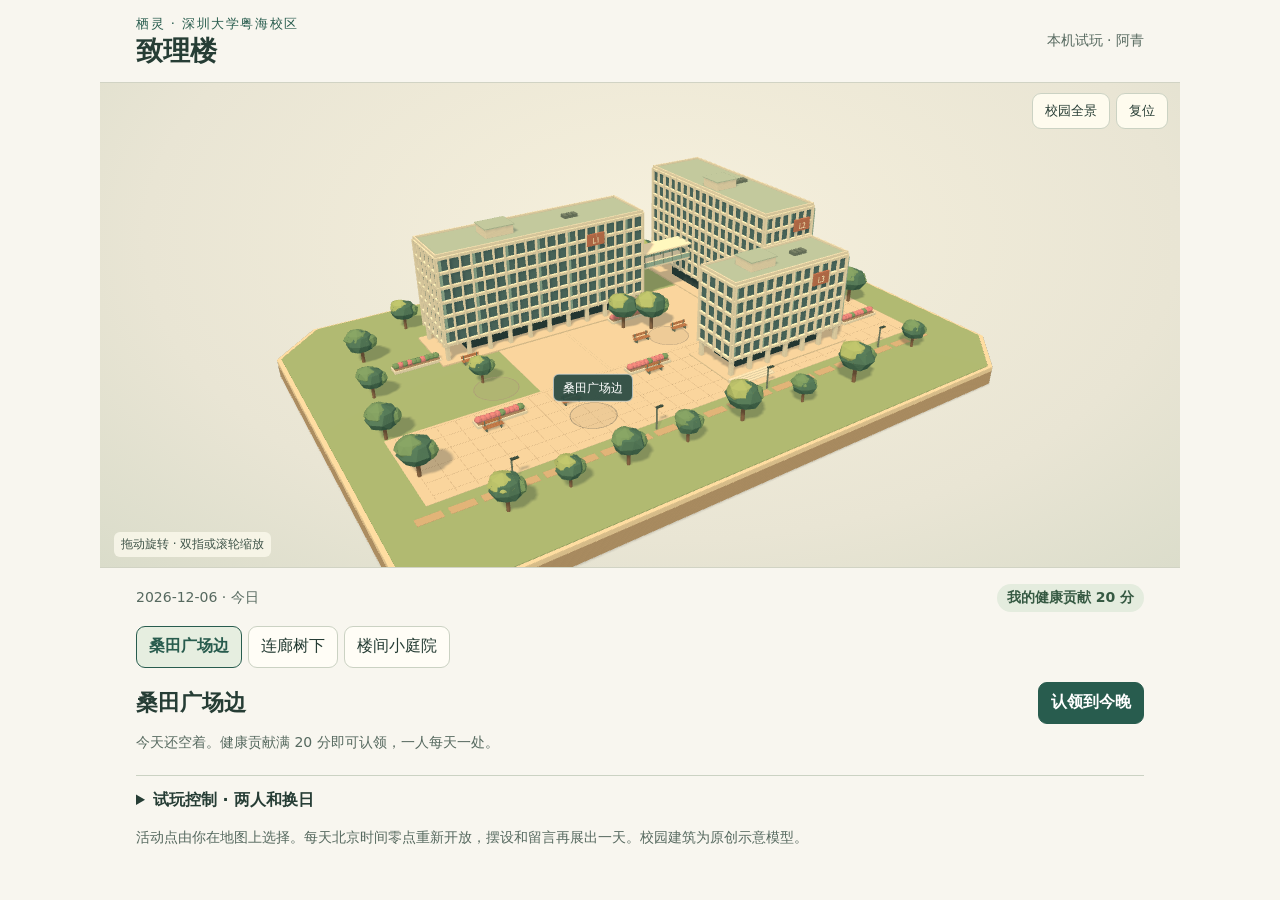
==== campus3d/index.html @ 93591b79 "Publish standalone Yuehai 3D campus playground" ====
<!doctype html>
<html lang="zh-CN"><head><meta charset="utf-8"><meta name="viewport" content="width=device-width,initial-scale=1,viewport-fit=cover"><meta name="theme-color" content="#f6f3ea"><title>栖灵 · 粤海校园</title>
<style>
:root{color-scheme:light;--ink:#263d35;--quiet:#56695f;--rule:#cbd2c3;--paper:#f8f6ef;--pine:#285c4e;--rust:#914824}
*{box-sizing:border-box}[hidden]{display:none!important}body{margin:0;background:var(--paper);color:var(--ink);font:16px/1.55 system-ui,"PingFang SC","Microsoft YaHei",sans-serif}main{max-width:1080px;margin:auto}header,.tools,.row,.options{display:flex;align-items:center;gap:.6rem;flex-wrap:wrap}header{padding:14px clamp(16px,4vw,36px);justify-content:space-between}h1,h2,h3,p{margin:0}h1{font-size:clamp(20px,3vw,27px);line-height:1.25;font-weight:700}h2{font-size:22px}h3{font-size:16px}small,.sub{color:var(--quiet);font-size:14px}.area{font-size:13px;color:var(--pine);letter-spacing:.12em}
button,select,input{font:inherit}button,select{min-height:42px;border:1px solid var(--rule);background:#fffdf6;color:var(--ink);border-radius:9px;padding:6px 12px;cursor:pointer}button:focus-visible,input:focus-visible,select:focus-visible,summary:focus-visible{outline:3px solid #d07e37;outline-offset:2px}button:disabled{color:#667069;background:#ebede6;cursor:default}button.primary{background:var(--pine);border-color:var(--pine);color:white;font-weight:650}button.primary:disabled{background:#e4e8dd;border-color:var(--rule);color:#626f61}
#stage{height:clamp(345px,54svh,630px);position:relative;overflow:hidden;isolation:isolate;background:radial-gradient(ellipse at 52% 32%,#f6f0dc,#e9e5d4 65%,#dadcca);border-block:1px solid #d1d3c4}canvas{position:absolute;inset:0;width:100%;height:100%;display:block;touch-action:none}.place-label{position:absolute;transform:translate(-50%,-112%);min-height:28px;line-height:1.2;white-space:nowrap;color:#fff;background:#294b43ed;border:1px solid #fff9;font-size:12px;padding:5px 9px;border-radius:6px}.map-tools{position:absolute;top:10px;right:12px;display:flex;gap:6px}.map-tools button{min-height:36px;background:#fffcf0f0;font-size:13px}.hint{position:absolute;bottom:10px;left:14px;pointer-events:none;color:#3e5348;font-size:12px;background:#faf7ebdb;border-radius:6px;padding:3px 7px}#loading{position:absolute;top:48%;left:50%;transform:translate(-50%,-50%);background:var(--paper);padding:8px 12px;border-radius:6px;text-align:center}
.panel{padding:16px clamp(16px,4vw,36px) 34px;display:grid;gap:14px}.row{justify-content:space-between}.score{border-radius:18px;background:#e4ecde;padding:3px 10px;color:#355942;font-size:14px;font-weight:650}.options{gap:6px}.options button[aria-pressed=true]{border-color:var(--pine);color:var(--pine);background:#e6eee0;font-weight:700}.line{border-top:1px solid var(--rule);padding-top:12px}.stack{display:grid;gap:8px}input{background:#fffdf7;color:var(--ink);border:1px solid var(--rule);border-radius:8px;padding:9px 12px;width:100%}fieldset{border:0;padding:0;margin:0;min-width:0}#status{color:var(--rust);font-weight:600;min-height:0}#status:empty{display:none}summary{cursor:pointer;font-weight:600}details[open]>summary{margin-bottom:8px}#yesterday{background:#f1ecdf;border-radius:10px;padding:12px}#day{font-variant-numeric:tabular-nums}.choices{display:flex;gap:6px;flex-wrap:wrap}a{color:var(--pine)}@media(max-width:440px){header{padding:11px 14px}.panel{padding:12px 14px 30px;gap:10px}.options button{flex:1;padding:5px 3px;font-size:14px}.row{gap:4px}h2{font-size:20px}}
</style></head><body><main>
<header><div><p class="area">栖灵 · 深圳大学粤海校区</p><h1 id="title">致理楼</h1></div><span id="mode" class="sub"></span></header>
<section id="stage" aria-label="可旋转和缩放的三维校园"><div class="map-tools"><button id="overview">校园全景</button><button id="reset">复位</button></div><span class="hint">拖动旋转 · 双指或滚轮缩放</span><div id="loading" role="status">正在展开校园模型…</div></section>
<div class="panel"><div class="row"><small id="day"></small><span class="score" id="score"></span></div>
<div id="sites" class="options" aria-label="选择活动点"></div>
<section class="stack"><div class="row"><h2 id="spot">今天的角落</h2><button id="claim" class="primary" disabled>认领到今晚</button></div><p class="sub" id="rule"></p><p id="current"></p></section>
<fieldset id="editor" class="line stack" hidden><legend>布置角落</legend><div class="tools"><label>摆设 <select id="decor"><option value="flowers">簕杜鹃花盆</option><option value="lamp">一盏庭灯</option><option value="flag">手绘小旗</option></select></label><label>地块色 <select id="tint"><option value="jade">青玉</option><option value="apricot">杏橘</option><option value="violet">浅紫</option></select></label></div><label for="note">留给明天路过的人</label><input id="note" maxlength="40" placeholder="写一句话（选填，最多 40 字）"><div><button id="save" class="primary">摆在这里</button></div></fieldset>
<section id="quizBox" class="line stack" hidden><h3>校园问答</h3><p id="question"></p><div class="choices" id="answers"></div></section>
<section id="yesterday" hidden><div class="row"><h3>昨日印记</h3><button id="histToggle">收起摆设</button></div><p id="oldNote"></p></section>
<p id="status" role="status" aria-live="polite"></p>
<details id="demo" class="line" hidden><summary>试玩控制 · 两人和换日</summary><div class="stack"><p class="sub">这里使用本机示例数据。可以替另一位玩家选地，再到明天看看今天留下的东西。</p><div class="tools"><button id="steps">模拟步行 +25</button><button id="workout">模拟锻炼 +35</button><button id="swap">换位体验</button><button id="next">到明天</button></div></div></details>
<div id="liveControls" class="tools line" hidden><button id="sync">同步今日贡献</button><button id="refresh">刷新校园</button></div>
<p class="sub">活动点由你在地图上选择。每天北京时间零点重新开放，摆设和留言再展出一天。校园建筑为原创示意模型。</p>
</div></main><script type="application/octet-stream" id="Zhili">[base64]/j8J1PAAAAIC05SS/j8J1PBmQhb95Bv2+j8J1PBmQhb95Bv2+j8J1PBLfCb5qUpo+j8J1vAAAAIBqUpo+j8J1vBmQhb9ZF+c+j8J1vBmQhb9ZF+c+j8J1vAAAAICXAby8j8J1vBLfCb6XAby8j8J1vAAAAIC05SS/j8J1vAAAAIC05SS/j8J1vBmQhb95Bv2+j8J1vBmQhb95Bv2+j8J1vBLfCb6XAby8j8J1vBLfCb6XAby8j8J1vBLfCb6XAby8j8J1PBLfCb6XAby8j8J1PBLfCb6XAby8j8J1vAAAAICXAby8j8J1PAAAAIC05SS/j8J1vAAAAIC05SS/j8J1PAAAAIC05SS/j8J1vBmQhb+05SS/[base64]/AAAAAPQENb/0BDU/AAAAAPQENb/0BDU/AAAAAPQENb/0BDU/AAAAAPQENb/0BDU/AAAAAPQENT/0BDU/AAAAAPQENT/0BDW/AAAAAPQENT/0BDW/AAAAAPQENT/0BDW/AAAAAPQENb/0BDW/AAAAAPQENb/0BDU/AAAAAPQENb/0BDU/AAAAAPQENb/0BDU/AAAAAPQENb/0BDU/AAAAAPQENb/0BDW/AAAAAPQENT/0BDW/AAAAAPQENT/0BDW/AAAAAPQENT/0BDW/AAAAAPQENT/0BDW/AAAAAPQENb/0BDW/AAAAAPQENb/0BDU/AAAAAPQENb/0BDU/AAAAAPQENb/0BDU/AAAAAPQENT/0BDU/AAAAAPQENT8AAAAAAACAP6uqqj4AAIA/q6oqPwAAgD8AAIA/AACAPwAAAAAAAIA/zcxMPgAAgD/NzMw+AACAP5qZGT8AAIA/zcxMPwAAgD8AAIA/AACAPwAAAAAAAIA/q6qqPgAAgD+rqio/AACAPwAAgD8AAIA/AAAAAAAAgD/NzEw+AACAP83MzD4AAIA/mpkZPwAAgD/NzEw/AACAPwAAgD8AAIA/AAAAAAAAgD8AAIA/AACAPwAAAAAAAAAAAACAPwAAAACrqio+AACAP6uqKj4AAAAAq6qqPgAAgD+rqqo+AAAAAAAAAD8AAIA/AAAAPwAAAACrqio/AACAP6uqKj8AAAAAVVVVPwAAgD9VVVU/AAAAAAAAAAAAAIA/AACAPwAAgD8AAAAAAAAAAAAAgD8AAAAAAACAPgAAgD8AAIA+AAAAAAAAAD8AAIA/AAAAPwAAAAAAAEA/[base64]/CdTwAAACAVL01PY/CdTz/eC+8A2GXPY/CdTyniT69utvWPY/CdTz4R6y99z4MPo/CdTz+Vvy9XLstPo/CdTwsaCe+mnpPPo/CdTw+iVG+PhRxPo/CdTzvPXy+6w+JPo/CdTy8mpO+dxqZPo/CdTyKD6m+inWoPo/CdTz+VL6+6+y2Po/CdTy2QtO+YEzEPo/CdTxOsOe+sF/QPo/CdTxkdfu+KWHWPo/CdTwY9AK/8dzbPo/CdTwT5Qe/B9PgPo/CdTz1nAy/bEPlPo/CdTwQKxG/Hy7pPo/CdTy1nhW/IZPsPo/CdTw2Bxq/cXLvPo/CdTzkcx6/EMzxPo/CdTwS9CK//Z/zPo/CdTwQlye/Oe70Po/CdTwxbCy/w7b1Po/CdTzGgjG/nPn1Po/CdTwh6ja/jCz1Po/CdTxsEj6/q9TyPo/CdTwG1ES/9AjvPo/CdTwgJEu/YuDpPo/CdTzv91C/73HjPo/CdTyoRFa/ltTbPo/CdTyA/1q/UR/TPo/CdTysHV+/G2nJPo/CdTxhlGK/78i+Po/CdTzUWGW/xlWzPo/CdTw6YGe/nCanPo/CdTzIn2i/alKaPo/CdTyzDGm/KLWQPo/CdTw83Wi/wgyHPo/CdTzNSGi/3Kx6Po/CdTxaRme/yB5nPo/CdTzUzGW/tmlTPo/CdTwv02O/E4g/Po/CdTxdUGG/TnQrPo/CdTxRO16/1CgXPo/CdTz+ilq/E6ACPo/CdTxWNla/86jbPY/CdTxLNFG/64CxPY/CdTzRe0u/6byGPY/CdTzaA0W/6byGPY/CdTwTMXW/fZOxPY/CdTwfUHm/p/rbPY/CdTzED32/WAQDPo/CdTxbOIC/8OkXPo/CdTzUuYG/QLksPo/CdTylDIO/bH1BPo/CdTwoMYS/mEFWPo/CdTy2J4W/6BBrPo/CdTyo8IW/gPZ/Po/CdTxXjIa/wn6KPo/CdTwd+4a/jRiVPo/CdTxSPYe/Ms6fPo/CdTxQU4e/mkC3Po/CdTzZ+Ya/v1TNPo/CdTz88oW/6unhPo/CdTwYR4S/Yd/0Po/CdTyI/oG/NQoDP4/CdTxOQ36/JbQKP4/CdTyhcXe/JF0RP4/CdTy/mG+/1fQWP4/CdTxdyWa/22obP4/CdTwyFF2/2K4eP4/CdTz0iVK/cLAgP4/CdTxaO0e/Rl8hP4/CdTwZOTu/FOAgP4/CdTwPejC/EVsfP4/CdTxQ4SW/GcUcP4/CdTz1SRu/CBMZP4/CdTwXjxC/ujkUP4/CdTzOiwW/Ci4OP4/CdTxmNvS+1OQGP4/CdTy7MNy+6qX8Po/CdTzNvMK+kNroPo/CdTzMkKe+UlHSPo/CdTzoYoq+6PO4Po/CdTyl0lW+CaycPo/CdTx4tBG+gpA0P4/CdTx4tBG+gpA0P4/CdTwAAACAlwG8vI/CdTwS3wm+lwG8vI/CdTwAAACAtOUkv4/CdTwAAACAtOUkv4/CdTwZkIW/eQb9vo/CdTwZkIW/eQb9vo/CdTwS3wm+VL01PY/CdbwAAACAVL01PY/Cdbz/eC+8A2GXPY/CdbyniT69utvWPY/Cdbz4R6y99z4MPo/Cdbz+Vvy9XLstPo/CdbwsaCe+mnpPPo/Cdbw+iVG+PhRxPo/CdbzvPXy+6w+JPo/Cdby8mpO+dxqZPo/CdbyKD6m+inWoPo/Cdbz+VL6+6+y2Po/Cdby2QtO+YEzEPo/CdbxOsOe+sF/QPo/Cdbxkdfu+KWHWPo/CdbwY9AK/8dzbPo/CdbwT5Qe/B9PgPo/Cdbz1nAy/bEPlPo/CdbwQKxG/Hy7pPo/Cdby1nhW/IZPsPo/Cdbw2Bxq/cXLvPo/Cdbzkcx6/EMzxPo/CdbwS9CK//Z/zPo/CdbwQlye/Oe70Po/CdbwxbCy/w7b1Po/CdbzGgjG/nPn1Po/Cdbwh6ja/jCz1Po/CdbxsEj6/q9TyPo/CdbwG1ES/9AjvPo/CdbwgJEu/YuDpPo/Cdbzv91C/73HjPo/CdbyoRFa/ltTbPo/CdbyA/1q/UR/TPo/CdbysHV+/G2nJPo/CdbxhlGK/78i+Po/CdbzUWGW/xlWzPo/Cdbw6YGe/nCanPo/CdbzIn2i/alKaPo/CdbyzDGm/KLWQPo/Cdbw83Wi/wgyHPo/CdbzNSGi/3Kx6Po/CdbxaRme/yB5nPo/CdbzUzGW/tmlTPo/Cdbwv02O/E4g/Po/CdbxdUGG/TnQrPo/CdbxRO16/1CgXPo/Cdbz+ilq/E6ACPo/CdbxWNla/86jbPY/CdbxLNFG/64CxPY/CdbzRe0u/6byGPY/CdbzaA0W/6byGPY/CdbwTMXW/fZOxPY/CdbwfUHm/p/rbPY/CdbzED32/WAQDPo/CdbxbOIC/8OkXPo/CdbzUuYG/QLksPo/CdbylDIO/bH1BPo/CdbwoMYS/mEFWPo/Cdby2J4W/6BBrPo/Cdbyo8IW/gPZ/Po/CdbxXjIa/wn6KPo/Cdbwd+4a/jRiVPo/CdbxSPYe/Ms6fPo/CdbxQU4e/mkC3Po/CdbzZ+Ya/v1TNPo/Cdbz88oW/6unhPo/CdbwYR4S/Yd/0Po/CdbyI/oG/NQoDP4/CdbxOQ36/JbQKP4/CdbyhcXe/JF0RP4/Cdby/mG+/1fQWP4/CdbxdyWa/22obP4/CdbwyFF2/2K4eP4/Cdbz0iVK/cLAgP4/CdbxaO0e/Rl8hP4/CdbwZOTu/FOAgP4/CdbwPejC/EVsfP4/CdbxQ4SW/GcUcP4/Cdbz1SRu/CBMZP4/CdbwXjxC/ujkUP4/CdbzOiwW/Ci4OP4/CdbxmNvS+1OQGP4/Cdby7MNy+6qX8Po/CdbzNvMK+kNroPo/CdbzMkKe+UlHSPo/CdbzoYoq+6PO4Po/Cdbyl0lW+CaycPo/Cdbx4tBG+gpA0P4/Cdbx4tBG+gpA0P4/CdbwAAACAlwG8vI/CdbwS3wm+lwG8vI/CdbwAAACAtOUkv4/CdbwAAACAtOUkv4/CdbwZkIW/eQb9vo/CdbwZkIW/eQb9vo/CdbwS3wm+lwG8vI/CdbwS3wm+lwG8vI/CdbwS3wm+lwG8vI/CdTwS3wm+lwG8vI/CdTwS3wm+lwG8vI/CdbwAAACAlwG8vI/CdTwAAACAtOUkv4/CdbwAAACAtOUkv4/CdTwAAACAtOUkv4/CdbwZkIW/tOUkv4/CdTwZkIW/eQb9vo/CdbwZkIW/eQb9vo/CdTwZkIW/eQb9vo/CdbwS3wm+eQb9vo/CdTwS3wm+VL01PY/CdbwAAACAVL01PY/CdbwAAACAVL01PY/CdTwAAACAVL01PY/CdTwAAACAVL01PY/Cdbz/eC+8VL01PY/CdTz/eC+8A2GXPY/CdbyniT69A2GXPY/CdTyniT69utvWPY/Cdbz4R6y9utvWPY/CdTz4R6y99z4MPo/Cdbz+Vvy99z4MPo/CdTz+Vvy9XLstPo/CdbwsaCe+XLstPo/CdTwsaCe+mnpPPo/Cdbw+iVG+mnpPPo/CdTw+iVG+PhRxPo/CdbzvPXy+PhRxPo/CdTzvPXy+6w+JPo/Cdby8mpO+6w+JPo/CdTy8mpO+dxqZPo/CdbyKD6m+dxqZPo/CdTyKD6m+inWoPo/Cdbz+VL6+inWoPo/CdTz+VL6+6+y2Po/Cdby2QtO+6+y2Po/CdTy2QtO+YEzEPo/CdbxOsOe+YEzEPo/CdTxOsOe+sF/QPo/Cdbxkdfu+sF/QPo/CdTxkdfu+KWHWPo/CdbwY9AK/KWHWPo/CdTwY9AK/8dzbPo/CdbwT5Qe/8dzbPo/CdTwT5Qe/B9PgPo/Cdbz1nAy/B9PgPo/CdTz1nAy/bEPlPo/CdbwQKxG/bEPlPo/CdTwQKxG/Hy7pPo/Cdby1nhW/Hy7pPo/CdTy1nhW/IZPsPo/Cdbw2Bxq/IZPsPo/CdTw2Bxq/cXLvPo/Cdbzkcx6/cXLvPo/CdTzkcx6/EMzxPo/CdbwS9CK/EMzxPo/CdTwS9CK//Z/zPo/CdbwQlye//Z/zPo/CdTwQlye/Oe70Po/CdbwxbCy/Oe70Po/CdTwxbCy/w7b1Po/CdbzGgjG/w7b1Po/CdTzGgjG/nPn1Po/Cdbwh6ja/nPn1Po/CdTwh6ja/jCz1Po/CdbxsEj6/jCz1Po/CdTxsEj6/q9TyPo/CdbwG1ES/q9TyPo/CdTwG1ES/9AjvPo/CdbwgJEu/9AjvPo/CdTwgJEu/YuDpPo/Cdbzv91C/YuDpPo/CdTzv91C/73HjPo/CdbyoRFa/73HjPo/CdTyoRFa/ltTbPo/CdbyA/1q/ltTbPo/CdTyA/1q/UR/TPo/CdbysHV+/UR/TPo/CdTysHV+/G2nJPo/CdbxhlGK/G2nJPo/CdTxhlGK/78i+Po/CdbzUWGW/78i+Po/CdTzUWGW/xlWzPo/Cdbw6YGe/xlWzPo/CdTw6YGe/nCanPo/CdbzIn2i/nCanPo/CdTzIn2i/alKaPo/CdbyzDGm/alKaPo/CdTyzDGm/KLWQPo/Cdbw83Wi/KLWQPo/CdTw83Wi/wgyHPo/CdbzNSGi/wgyHPo/CdTzNSGi/3Kx6Po/CdbxaRme/3Kx6Po/CdTxaRme/yB5nPo/CdbzUzGW/yB5nPo/CdTzUzGW/tmlTPo/Cdbwv02O/tmlTPo/CdTwv02O/E4g/Po/CdbxdUGG/E4g/Po/CdTxdUGG/TnQrPo/CdbxRO16/TnQrPo/CdTxRO16/1CgXPo/Cdbz+ilq/1CgXPo/CdTz+ilq/E6ACPo/CdbxWNla/E6ACPo/CdTxWNla/86jbPY/CdbxLNFG/86jbPY/CdTxLNFG/64CxPY/CdbzRe0u/64CxPY/CdTzRe0u/6byGPY/CdbzaA0W/6byGPY/CdTzaA0W/6byGPY/CdbwTMXW/6byGPY/CdTwTMXW/fZOxPY/CdbwfUHm/fZOxPY/CdTwfUHm/p/rbPY/CdbzED32/p/rbPY/CdTzED32/WAQDPo/CdbxbOIC/WAQDPo/CdTxbOIC/8OkXPo/CdbzUuYG/8OkXPo/CdTzUuYG/QLksPo/CdbylDIO/QLksPo/CdTylDIO/bH1BPo/CdbwoMYS/bH1BPo/CdTwoMYS/mEFWPo/Cdby2J4W/mEFWPo/CdTy2J4W/6BBrPo/Cdbyo8IW/6BBrPo/CdTyo8IW/gPZ/Po/CdbxXjIa/gPZ/Po/CdTxXjIa/wn6KPo/Cdbwd+4a/wn6KPo/CdTwd+4a/jRiVPo/CdbxSPYe/jRiVPo/CdTxSPYe/Ms6fPo/CdbxQU4e/Ms6fPo/CdTxQU4e/mkC3Po/CdbzZ+Ya/mkC3Po/CdTzZ+Ya/v1TNPo/Cdbz88oW/v1TNPo/CdTz88oW/6unhPo/CdbwYR4S/6unhPo/CdTwYR4S/Yd/0Po/CdbyI/oG/Yd/0Po/CdTyI/oG/NQoDP4/CdbxOQ36/NQoDP4/CdTxOQ36/JbQKP4/CdbyhcXe/JbQKP4/CdTyhcXe/JF0RP4/Cdby/mG+/JF0RP4/CdTy/mG+/1fQWP4/CdbxdyWa/1fQWP4/CdTxdyWa/22obP4/CdbwyFF2/22obP4/CdTwyFF2/2K4eP4/Cdbz0iVK/2K4eP4/CdTz0iVK/cLAgP4/CdbxaO0e/cLAgP4/CdTxaO0e/Rl8hP4/CdbwZOTu/Rl8hP4/CdTwZOTu/FOAgP4/CdbwPejC/FOAgP4/CdTwPejC/EVsfP4/CdbxQ4SW/EVsfP4/CdTxQ4SW/GcUcP4/Cdbz1SRu/GcUcP4/CdTz1SRu/CBMZP4/CdbwXjxC/CBMZP4/CdTwXjxC/ujkUP4/CdbzOiwW/ujkUP4/CdTzOiwW/Ci4OP4/CdbxmNvS+Ci4OP4/CdTxmNvS+1OQGP4/Cdby7MNy+1OQGP4/CdTy7MNy+6qX8Po/CdbzNvMK+6qX8Po/CdTzNvMK+kNroPo/CdbzMkKe+kNroPo/CdTzMkKe+UlHSPo/CdbzoYoq+UlHSPo/CdTzoYoq+6PO4Po/Cdbyl0lW+6PO4Po/CdTyl0lW+CaycPo/Cdbx4tBG+CaycPo/CdTx4tBG+gpA0P4/Cdbx4tBG+gpA0P4/CdTx4tBG+gpA0P4/CdbwAAACAgpA0P4/[base64]/9AQ1PwAAAAD0BDW/9AQ1PwAAAAD0BDW/9AQ1PwAAAAD0BDW/9AQ1PwAAAAD0BDU/9AQ1PwAAAAD0BDU/9AQ1vwAAAAD0BDU/9AQ1vwAAAAD0BDU/9AQ1vwAAAAD0BDW/9AQ1vwAAAAD0BDW/9AQ1PwAAAAD0BDW/9AQ1PwAAAAD0BDW/9AQ1PwAAAAD0BDW/9AQ1PwAAAAD0BDW/9AQ1vwAAAAD0BDU/9AQ1vwAAAAD0BDU/9AQ1vwAAAAD0BDU/9AQ1vwAAAAD0BDU/huxwvwAAAADeG62+huxwvwAAAADeG62+94FFvwAAAADI3iK/94FFvwAAAADI3iK/CcNFvwAAAADAjyK/CcNFvwAAAADAjyK/gFlGvwAAAAAH2CG/gFlGvwAAAAAH2CG/OERHvwAAAACxtiC/OERHvwAAAACxtiC/1n5IvwAAAACGLR+/1n5IvwAAAACGLR+/zw9KvwAAAABMLx2/zw9KvwAAAABMLx2/cvxLvwAAAADirRq/cvxLvwAAAADirRq/801OvwAAAADCkhe/801OvwAAAADCkhe/LhVRvwAAAACjtxO/LhVRvwAAAACjtxO/g2dUvwAAAABk5g6/g2dUvwAAAABk5g6/rltYvwAAAAAF1wi/rltYvwAAAAAF1wi/RzxcvwAAAAANggK/RzxcvwAAAAANggK/muZevwAAAACszfu+muZevwAAAACszfu+yDthvwAAAADUW/O+yDthvwAAAADUW/[base64]/vwAAAABd2k69YKx/vwAAAABd2k69uPd/vwAAAADXP4I8uPd/vwAAAADXP4I8vFd+vwAAAACxqOg9vFd+vwAAAACxqOg9/CV5vwAAAADpUms+/CV5vwAAAADpUms+NRhwvwAAAACAqLE+NRhwvwAAAACAqLE+b/JivwAAAADR5+w+b/JivwAAAADR5+w+/JZRvwAAAAA8/xI//JZRvwAAAAA8/xI/Txg8vwAAAADZpy0/Txg8vwAAAADZpy0/CKkivwAAAAA+rkU/CKkivwAAAAA+rkU/ecgFvwAAAADyQlo/ecgFvwAAAADyQlo/YEfMvgAAAADQvWo/YEfMvgAAAADQvWo/8DeJvgAAAACJonY/8DeJvgAAAACJonY/KAMJvgAAAAC3sn0/KAMJvgAAAAC3sn0/rRlivAAAAADD+X8/rRlivAAAAADD+X8/m5WhPQAAAAC0M38/m5WhPQAAAAC0M38/H18lPgAAAAC+o3w/H18lPgAAAAC+o3w/S058PgAAAACKG3g/S058PgAAAACKG3g/p16pPgAAAABglnE/p16pPgAAAABglnE//eXSPgAAAAD8RWk//eXSPgAAAAD8RWk/45r5PgAAAAChhF8/45r5PgAAAAChhF8/Cl0OPwAAAACrw1Q/Cl0OPwAAAACrw1Q/PecdPwAAAAAygEk/PecdPwAAAAAygEk/n2srPwAAAABhIj4/n2srPwAAAABhIj4/xAc3PwAAAABa/DI/xAc3PwAAAABa/DI/2uBAPwAAAACxUyg/2uBAPwAAAACxUyg/eE6tvgAAAABt43A/eE6tvgAAAABt43A/ia9lvwAAAAAGGuK+ia9lvwAAAAAGGuK+rQMYvwAAAADO+k2/rQMYvwAAAADO+k2/uigPvwAAAADSOlS/uigPvwAAAADSOlS/IC0FvwAAAADfoVq/IC0FvwAAAADfoVq/Bwb0vgAAAAC6DWG/Bwb0vgAAAAC6DWG//0vbvgAAAABKVGe//0vbvgAAAABKVGe/jkLAvgAAAAAHRG2/jkLAvgAAAAAHRG2/VxOjvgAAAADsqnK/VxOjvgAAAADsqnK/xxaEvgAAAACEVXe/xxaEvgAAAACEVXe/k11HvgAAAADrGXu/k11HvgAAAADrGXu/awUFvgAAAACx1H2/awUFvgAAAACx1H2/Yk2EvQAAAAAcd3+/Yk2EvQAAAAAcd3+/UnZgPAAAAADa+X+/UnZgPAAAAADa+X+/y6D4PQAAAABGG36/y6D4PQAAAABGG36/S058PgAAAACKG3i/S058PgAAAACKG3i/q56+PgAAAACqmG2/q56+PgAAAACqmG2/rIn9PgAAAACjaF6/rIn9PgAAAACjaF6/MGQcPwAAAAAsrUq/MGQcPwAAAAAsrUq/eh43PwAAAAAe5TK/eh43PwAAAAAe5TK/ISdOPwAAAACMxxe/ISdOPwAAAACMxxe/yuNgPwAAAAB7oPS+yuNgPwAAAAB7oPS+0hRvPwAAAADQCre+0hRvPwAAAADQCre+/Md4PwAAAACndXG+/Md4PwAAAACndXG+YUZ+PwAAAACeWu29YUZ+PwAAAACeWu29FP9/PwAAAAD/qq27FP9/PwAAAAD/[base64]/+a1XPwAAAAAt6Ak/yalRPwAAAABr5BI/yalRPwAAAABr5BI/TMdMPwAAAADxoBk/TMdMPwAAAADxoBk/U/tIPwAAAAA5kB4/U/tIPwAAAAA5kB4/ZyRGPwAAAAAFGSI/ZyRGPwAAAAAFGSI/1bpnPwAAAABFmdm+1bpnPwAAAABFmdm+9AQ1PwAAAAD0BDW/9AQ1PwAAAAD0BDW/9AQ1PwAAAAD0BDU/9AQ1PwAAAAD0BDU/AAAAAAAAgD+MLjo8AACAP4wuujwAAIA/6aILPQAAgD+MLjo9AACAPy+6aD0AAIA/6aKLPQAAgD+66KI9AACAP4wuuj0AAIA/XXTRPQAAgD8vuug9AACAPwAAAD4AAIA/6aILPgAAgD/RRRc+AACAP7roIj4AAIA/o4suPgAAgD+MLjo+AACAP3TRRT4AAIA/XXRRPgAAgD9GF10+AACAPy+6aD4AAIA/F110PgAAgD8AAIA+AACAP3TRhT4AAIA/6aKLPgAAgD9ddJE+AACAP9FFlz4AAIA/RhedPgAAgD+66KI+AACAPy+6qD4AAIA/o4uuPgAAgD8XXbQ+AACAP4wuuj4AAIA/AADAPgAAgD900cU+AACAP+miyz4AAIA/XXTRPgAAgD/RRdc+AACAP0YX3T4AAIA/uujiPgAAgD8vuug+AACAP6OL7j4AAIA/F130PgAAgD+MLvo+AACAPwAAAD8AAIA/uugCPwAAgD900QU/AACAPy+6CD8AAIA/6aILPwAAgD+jiw4/AACAP110ET8AAIA/F10UPwAAgD/RRRc/AACAP4wuGj8AAIA/RhcdPwAAgD8AACA/AACAP7roIj8AAIA/dNElPwAAgD8vuig/AACAP+miKz8AAIA/o4suPwAAgD9ddDE/AACAPxddND8AAIA/0UU3PwAAgD+MLjo/AACAP0YXPT8AAIA/AABAPwAAgD+66EI/AACAP3TRRT8AAIA/L7pIPwAAgD/poks/AACAP6OLTj8AAIA/XXRRPwAAgD8XXVQ/AACAP9FFVz8AAIA/jC5aPwAAgD9GF10/AACAPwAAYD8AAIA/uuhiPwAAgD900WU/AACAPy+6aD8AAIA/6aJrPwAAgD+ji24/AACAP110cT8AAIA/F110PwAAgD/RRXc/AACAP4wuej8AAIA/Rhd9PwAAgD8AAIA/AACAPwAAAAAAAIA/zcxMPgAAgD/NzMw+AACAP5qZGT8AAIA/zcxMPwAAgD8AAIA/AACAPwAAAAAAAIA/jC46PAAAgD+MLro8AACAP+miCz0AAIA/jC46PQAAgD8vumg9AACAP+miiz0AAIA/uuiiPQAAgD+MLro9AACAP1100T0AAIA/L7roPQAAgD8AAAA+AACAP+miCz4AAIA/0UUXPgAAgD+66CI+AACAP6OLLj4AAIA/jC46PgAAgD900UU+AACAP110UT4AAIA/RhddPgAAgD8vumg+AACAPxdddD4AAIA/AACAPgAAgD900YU+AACAP+miiz4AAIA/XXSRPgAAgD/RRZc+AACAP0YXnT4AAIA/uuiiPgAAgD8vuqg+AACAP6OLrj4AAIA/F120PgAAgD+MLro+AACAPwAAwD4AAIA/dNHFPgAAgD/poss+AACAP1100T4AAIA/0UXXPgAAgD9GF90+AACAP7ro4j4AAIA/L7roPgAAgD+ji+4+AACAPxdd9D4AAIA/jC76PgAAgD8AAAA/AACAP7roAj8AAIA/dNEFPwAAgD8vugg/AACAP+miCz8AAIA/o4sOPwAAgD9ddBE/AACAPxddFD8AAIA/0UUXPwAAgD+MLho/AACAP0YXHT8AAIA/AAAgPwAAgD+66CI/AACAP3TRJT8AAIA/L7ooPwAAgD/pois/AACAP6OLLj8AAIA/XXQxPwAAgD8XXTQ/AACAP9FFNz8AAIA/jC46PwAAgD9GFz0/AACAPwAAQD8AAIA/uuhCPwAAgD900UU/AACAPy+6SD8AAIA/6aJLPwAAgD+ji04/AACAP110UT8AAIA/F11UPwAAgD/RRVc/AACAP4wuWj8AAIA/RhddPwAAgD8AAGA/AACAP7roYj8AAIA/dNFlPwAAgD8vumg/AACAP+miaz8AAIA/o4tuPwAAgD9ddHE/AACAPxdddD8AAIA/0UV3PwAAgD+MLno/AACAP0YXfT8AAIA/AACAPwAAgD8AAAAAAACAP83MTD4AAIA/zczMPgAAgD+amRk/AACAP83MTD8AAIA/AACAPwAAgD8AAAAAAACAPwAAgD8AAIA/AAAAAAAAAAAAAIA/AAAAAKuqKj4AAIA/q6oqPgAAAACrqqo+AACAP6uqqj4AAAAAAAAAPwAAgD8AAAA/AAAAAKuqKj8AAIA/q6oqPwAAAABVVVU/AACAP1VVVT8AAAAAAAAAAAAAgD8AAIA/AACAPwAAAAAAAAAAAACAPwAAAAADFzg8AACAPwMXODwAAAAAAxe4PAAAgD8DF7g8AAAAAEIRCj0AAIA/QhEKPQAAAAADFzg9AACAPwMXOD0AAAAAxBxmPQAAgD/EHGY9AAAAAEIRij0AAIA/QhGKPQAAAAAjFKE9AACAPyMUoT0AAAAAAxe4PQAAgD8DF7g9AAAAAOMZzz0AAIA/4xnPPQAAAADEHOY9AACAP8Qc5j0AAAAApB/9PQAAgD+kH/09AAAAAEIRCj4AAIA/QhEKPgAAAACykhU+AACAP7KSFT4AAAAAIxQhPgAAgD8jFCE+AAAAAJOVLD4AAIA/k5UsPgAAAAADFzg+AACAPwMXOD4AAAAAc5hDPgAAgD9zmEM+AAAAAOMZTz4AAIA/4xlPPgAAAABTm1o+AACAP1ObWj4AAAAAxBxmPgAAgD/EHGY+AAAAADSecT4AAIA/NJ5xPgAAAACkH30+AACAP6QffT4AAAAAilCEPgAAgD+KUIQ+AAAAAEIRij4AAIA/QhGKPgAAAAD60Y8+AACAP/rRjz4AAAAAspKVPgAAgD+ykpU+AAAAAGpTmz4AAIA/alObPgAAAAAjFKE+AACAPyMUoT4AAAAA29SmPgAAgD/b1KY+AAAAAJOVrD4AAIA/k5WsPgAAAABLVrI+AACAP0tWsj4AAAAAAxe4PgAAgD8DF7g+AAAAALvXvT4AAIA/u9e9PgAAAABzmMM+AACAP3OYwz4AAAAAK1nJPgAAgD8rWck+AAAAAOMZzz4AAIA/4xnPPgAAAACb2tQ+AACAP5va1D4AAAAAU5vaPgAAgD9Tm9o+AAAAAAxc4D4AAIA/DFzgPgAAAADEHOY+AACAP8Qc5j4AAAAAfN3rPgAAgD983es+AAAAADSe8T4AAIA/NJ7xPgAAAADsXvc+AACAP+xe9z4AAAAApB/9PgAAgD+kH/0+AAAAAC5wAT8AAIA/LnABPwAAAACKUAQ/AACAP4pQBD8AAAAA5jAHPwAAgD/mMAc/AAAAAEIRCj8AAIA/QhEKPwAAAACe8Qw/AACAP57xDD8AAAAA+tEPPwAAgD/60Q8/AAAAAFayEj8AAIA/VrISPwAAAACykhU/AACAP7KSFT8AAAAADnMYPwAAgD8Ocxg/AAAAAGpTGz8AAIA/alMbPwAAAADGMx4/AACAP8YzHj8AAAAAIxQhPwAAgD8jFCE/AAAAAH/0Iz8AAIA/f/QjPwAAAADb1CY/AACAP9vUJj8AAAAAN7UpPwAAgD83tSk/AAAAAJOVLD8AAIA/k5UsPwAAAADvdS8/AACAP+91Lz8AAAAAS1YyPwAAgD9LVjI/AAAAAKc2NT8AAIA/pzY1PwAAAAADFzg/AACAPwMXOD8AAAAAX/c6PwAAgD9f9zo/AAAAALvXPT8AAIA/u9c9PwAAAAAXuEA/AACAPxe4QD8AAAAAc5hDPwAAgD9zmEM/AAAAAM94Rj8AAIA/z3hGPwAAAAArWUk/AACAPytZST8AAAAAhzlMPwAAgD+HOUw/AAAAAOMZTz8AAIA/4xlPPwAAAAA/+lE/AACAPz/6UT8AAAAAm9pUPwAAgD+b2lQ/AAAAAPe6Vz8AAIA/97pXPwAAAABTm1o/AACAP1ObWj8AAAAAr3tdPwAAgD+ve10/AAAAAAxcYD8AAIA/DFxgPwAAAABoPGM/AACAP2g8Yz8AAAAAxBxmPwAAgD/EHGY/AAAAACD9aD8AAIA/IP1oPwAAAAB83Ws/AACAP3zdaz8AAAAA2L1uPwAAgD/YvW4/AAAAADSecT8AAIA/NJ5xPwAAAACQfnQ/AACAP5B+dD8AAAAA7F53PwAAgD/sXnc/AAAAAEg/ej8AAIA/SD96PwAAAACkH30/AACAP6QffT8AAAAAAQAAAAIAMgAxADAAMAAvADIALwAuADIAKwAqADUANgA1ACoAKgA3ADYAMgAuAC0AMwAyAC0ALQAsADMANAAzACwALAArADQAKwA1ADQAPAAmAD0AOwAnACYAJgA8ADsAOQAoACcAOgA5ACcAJwA7ADoAJAA+ACUAIwA/[base64]/AKIAogB/[base64]/[base64]/QD/AP4A/QD+APwA/wABAQAB/[base64]/[base64]/AX4BfQF+AXwBfwHPAM0AfwHNAH4BthMHPo/CdTyklIK/ZgcXPo/CdTxBbYO/qAAnPo/CdTyWL4S/+xI3Po/CdTz824S/3lFHPo/CdTzMcoW/0dBXPo/CdTxf9IW/U6NoPo/CdTwOYYa/49x5Po/CdTwyuYa/gMiFPo/CdTwl/Ya/lemOPo/CdTxALYe/cFuYPo/CdTzbSYe/0SeiPo/CdTxQU4e/eFS5Po/CdTwjC4e/vwDPPo/CdTxLNoa/lxPjPo/CdTxd2oS/7nP1Po/CdTzr/IK/WQQDP4/CdTyHo4C/aVwKP4/CdTyHp3u/n7UQP4/CdTxlJnW/cgMWP4/CdTzLzm2/WTkaP4/CdTzeq2W/zEodP4/CdTzCyFy/QisfP4/CdTybMFO/Ms4fP4/CdTyN7ki/R5kfP4/CdTz2wEG/u/ceP4/CdTzjFDu/YeUdP4/CdTz54TS/DF4cP4/CdTzdHy+/jl0aP4/CdTw0xim/ut8XP4/CdTyizCS/YuAUP4/CdTzNKiC/WFsRP4/CdTxZ2Bu/b0wNP4/CdTzszBe/ea8IP4/CdTwqABS/SYADP4/CdTy4aRC/ZHX7Po/CdTw7AQ2/YBQEP4/CdTxTjQq/E9IJP4/CdTxHWge/lfYOP4/CdTzZeQO/sIQTP4/CdTyV+/2+LH8XP4/CdTy57/O+0ugaP4/CdTyi8+i+bMQdP4/CdTzTKt2+whQgP4/CdTzQuNC+ndwhP4/CdTwbwcO+xx4jP4/CdTw4Z7a+CN4jP4/CdTyqzqi+Kh0kP4/CdTz0Gpu+Q2YjP4/CdTyj1oO+ok0hP4/CdTzO0Vu+YOUdP4/CdTxd5jK+mT8ZP4/CdTzMLQ2+Z24TP4/CdTzl1dW95YMMP4/CdTxVwZi9LZIEP4/CdTwwR0e9tFb3Po/CdTyACdy8DsPjPo/CdTzzGhu8no3OPo/CdTx0d1Y7mNq3Po/CdTzj6TU8Ms6fPo/CdTySm2E8uZGWPo/CdTwKV1o870WNPo/CdTzmtUQ8OOyDPo/CdTwI+yA87wt1Po/CdTyU0t47JyliPo/CdTwUDkE74DJPPo/CdTx4m+G64ys8Po/CdTxyceu7+BYpPo/CdTyACVy86fYVPo/CdTx2cae8f84CPo/CdTwRAee8BkHfPY/CdTwTSRa9fN+4PY/CdTykATy9fN+4PY/CdTztElW+EnvhPY/CdTyl80e+suwEPo/CdTzI/zu+AAAZPo/CdTzyNTG+PfosPo/CdTy+lCe+Mt5APo/CdTzHGh++qK5UPo/CdTypxhe+aG5oPo/CdTz/lhG+OiB8Po/CdTxligy+dOOHPo/CdTx2nwi+nrKRPo/CdTzO1AW+/n6bPo/CdTwIKQS++kmlPo/CdTzAmgO+jgKyPo/CdTxn/QS+W+W9Po/CdTzQEgm+KOXIPo/CdTwevw++uvTSPo/CdTx35hi+1gbcPo/CdTwBbSS+Qg7kPo/CdTziNjK+wv3qPo/CdTw/KEK+G8jwPo/CdTw+JVS+E2D1Po/CdTwFEmi+brj4Po/CdTy50n2+8sP6Po/CdTzApYq+ZHX7Po/CdTxAMJe+y6j6Po/CdTzBC6S+c0P4Po/CdTytTLC+EEb0Po/CdTzF1bu+VLHuPo/CdTzKica+8oXnPo/CdTx9S9C+m8TePo/CdTyg/di+Am7UPo/CdTzzguC+2oLIPo/CdTw4vua+1AO7Po/CdTwwkuu+o/GrPo/CdTyc4e6++UybPo/CdTw9j/C+iBaJPo/CdTzVffC+iBaJPo/CdTw5fxu/rfqZPo/CdTzSyxu/0GapPo/CdTzSrhy/71q3Po/CdTwMJB6/C9fDPo/CdTxTJyC/JNvOPo/CdTx5tCK/OWfYPo/CdTxQxyW/S3vgPo/CdTyrWym/WhfnPo/CdTxdbS2/ZTvsPo/CdTw4+DG/befvPo/CdTwO+Da/chvyPo/CdTyyaDy/dNfyPo/CdTz2RUK/lhnyPo/CdTw1Pki/SOnvPo/CdTz3zE2/dlTsPo/CdTwC7VK/DWnnPo/CdTwdmVe/+jThPo/CdTwPzFu/K8bZPo/CdTyfgF+/jCrRPo/CdTyUsWK/C3DHPo/CdTy1WWW/laS8Po/CdTzKc2e/F9awPo/CdTyZ+mi/fhKkPo/CdTzq6Gm/t2eWPo/CdTyDOWq/SzuPPo/CdTyDKGq/tyqIPo/CdTxY9Gm/ESiBPo/CdTxGm2m/1Up0Po/CdTyOG2m/rilmPo/CdTxzc2i/0tBXPo/CdTw4oWe/aCRJPo/CdTwfo2a/lAg6Po/CdTxqd2W/fWEqPo/CdTxbHGS/SBMaPo/CdTw1kGK/GwIJPo/CdTw60WC/NiTuPY/CdTyt3V6/NiTuPY/CdTxmpYG/lwG8vI/CdTwS3wm+lwG8vI/CdTwAAACAtOUkv4/CdTwAAACAtOUkv4/CdTwZkIW/eQb9vo/CdTwZkIW/eQb9vo/CdTwS3wm+thMHPo/CdbyklIK/ZgcXPo/CdbxBbYO/qAAnPo/CdbyWL4S/+xI3Po/Cdbz824S/3lFHPo/CdbzMcoW/0dBXPo/Cdbxf9IW/U6NoPo/CdbwOYYa/49x5Po/CdbwyuYa/gMiFPo/Cdbwl/Ya/lemOPo/CdbxALYe/cFuYPo/CdbzbSYe/0SeiPo/CdbxQU4e/eFS5Po/CdbwjC4e/vwDPPo/CdbxLNoa/lxPjPo/Cdbxd2oS/7nP1Po/Cdbzr/IK/WQQDP4/CdbyHo4C/aVwKP4/CdbyHp3u/n7UQP4/CdbxlJnW/cgMWP4/CdbzLzm2/WTkaP4/Cdbzeq2W/zEodP4/CdbzCyFy/QisfP4/CdbybMFO/Ms4fP4/CdbyN7ki/R5kfP4/Cdbz2wEG/u/ceP4/CdbzjFDu/YeUdP4/Cdbz54TS/DF4cP4/CdbzdHy+/jl0aP4/Cdbw0xim/ut8XP4/CdbyizCS/YuAUP4/CdbzNKiC/WFsRP4/CdbxZ2Bu/b0wNP4/CdbzszBe/ea8IP4/CdbwqABS/SYADP4/Cdby4aRC/ZHX7Po/Cdbw7AQ2/YBQEP4/CdbxTjQq/E9IJP4/CdbxHWge/lfYOP4/CdbzZeQO/sIQTP4/CdbyV+/2+LH8XP4/Cdby57/O+0ugaP4/Cdbyi8+i+bMQdP4/CdbzTKt2+whQgP4/CdbzQuNC+ndwhP4/CdbwbwcO+xx4jP4/Cdbw4Z7a+CN4jP4/Cdbyqzqi+Kh0kP4/Cdbz0Gpu+Q2YjP4/Cdbyj1oO+ok0hP4/CdbzO0Vu+YOUdP4/Cdbxd5jK+mT8ZP4/CdbzMLQ2+Z24TP4/Cdbzl1dW95YMMP4/CdbxVwZi9LZIEP4/CdbwwR0e9tFb3Po/CdbyACdy8DsPjPo/CdbzzGhu8no3OPo/Cdbx0d1Y7mNq3Po/Cdbzj6TU8Ms6fPo/CdbySm2E8uZGWPo/CdbwKV1o870WNPo/CdbzmtUQ8OOyDPo/CdbwI+yA87wt1Po/CdbyU0t47JyliPo/CdbwUDkE74DJPPo/Cdbx4m+G64ys8Po/Cdbxyceu7+BYpPo/CdbyACVy86fYVPo/Cdbx2cae8f84CPo/CdbwRAee8BkHfPY/CdbwTSRa9fN+4PY/CdbykATy9fN+4PY/CdbztElW+EnvhPY/Cdbyl80e+suwEPo/CdbzI/zu+AAAZPo/CdbzyNTG+PfosPo/Cdby+lCe+Mt5APo/CdbzHGh++qK5UPo/Cdbypxhe+aG5oPo/Cdbz/lhG+OiB8Po/Cdbxligy+dOOHPo/Cdbx2nwi+nrKRPo/CdbzO1AW+/n6bPo/CdbwIKQS++kmlPo/CdbzAmgO+jgKyPo/Cdbxn/QS+W+W9Po/CdbzQEgm+KOXIPo/Cdbwevw++uvTSPo/Cdbx35hi+1gbcPo/CdbwBbSS+Qg7kPo/CdbziNjK+wv3qPo/Cdbw/KEK+G8jwPo/Cdbw+JVS+E2D1Po/CdbwFEmi+brj4Po/Cdby50n2+8sP6Po/CdbzApYq+ZHX7Po/CdbxAMJe+y6j6Po/CdbzBC6S+c0P4Po/CdbytTLC+EEb0Po/CdbzF1bu+VLHuPo/CdbzKica+8oXnPo/Cdbx9S9C+m8TePo/Cdbyg/di+Am7UPo/CdbzzguC+2oLIPo/Cdbw4vua+1AO7Po/Cdbwwkuu+o/GrPo/Cdbyc4e6++UybPo/Cdbw9j/C+iBaJPo/CdbzVffC+iBaJPo/Cdbw5fxu/rfqZPo/CdbzSyxu/0GapPo/CdbzSrhy/71q3Po/CdbwMJB6/C9fDPo/CdbxTJyC/JNvOPo/Cdbx5tCK/OWfYPo/CdbxQxyW/S3vgPo/CdbyrWym/WhfnPo/CdbxdbS2/ZTvsPo/Cdbw4+DG/befvPo/CdbwO+Da/chvyPo/CdbyyaDy/dNfyPo/Cdbz2RUK/lhnyPo/Cdbw1Pki/SOnvPo/Cdbz3zE2/dlTsPo/CdbwC7VK/DWnnPo/CdbwdmVe/+jThPo/CdbwPzFu/K8bZPo/CdbyfgF+/jCrRPo/CdbyUsWK/C3DHPo/Cdby1WWW/laS8Po/CdbzKc2e/F9awPo/CdbyZ+mi/fhKkPo/Cdbzq6Gm/t2eWPo/CdbyDOWq/SzuPPo/CdbyDKGq/tyqIPo/CdbxY9Gm/ESiBPo/CdbxGm2m/1Up0Po/CdbyOG2m/rilmPo/Cdbxzc2i/0tBXPo/Cdbw4oWe/aCRJPo/Cdbwfo2a/lAg6Po/Cdbxqd2W/fWEqPo/CdbxbHGS/SBMaPo/Cdbw1kGK/GwIJPo/Cdbw60WC/NiTuPY/Cdbyt3V6/NiTuPY/CdbxmpYG/lwG8vI/CdbwS3wm+lwG8vI/CdbwAAACAtOUkv4/CdbwAAACAtOUkv4/CdbwZkIW/eQb9vo/CdbwZkIW/eQb9vo/CdbwS3wm+lwG8vI/CdbwS3wm+lwG8vI/CdbwS3wm+lwG8vI/CdTwS3wm+lwG8vI/CdTwS3wm+lwG8vI/CdbwAAACAlwG8vI/CdTwAAACAtOUkv4/CdbwAAACAtOUkv4/CdTwAAACAtOUkv4/CdbwZkIW/tOUkv4/CdTwZkIW/eQb9vo/CdbwZkIW/eQb9vo/CdTwZkIW/eQb9vo/CdbwS3wm+eQb9vo/CdTwS3wm+thMHPo/CdbyklIK/thMHPo/CdbyklIK/thMHPo/CdTyklIK/thMHPo/CdTyklIK/ZgcXPo/CdbxBbYO/ZgcXPo/CdTxBbYO/qAAnPo/CdbyWL4S/qAAnPo/CdTyWL4S/+xI3Po/Cdbz824S/+xI3Po/CdTz824S/3lFHPo/CdbzMcoW/3lFHPo/CdTzMcoW/0dBXPo/Cdbxf9IW/0dBXPo/CdTxf9IW/U6NoPo/CdbwOYYa/U6NoPo/CdTwOYYa/49x5Po/CdbwyuYa/49x5Po/CdTwyuYa/gMiFPo/Cdbwl/Ya/gMiFPo/CdTwl/Ya/lemOPo/CdbxALYe/lemOPo/CdTxALYe/cFuYPo/CdbzbSYe/cFuYPo/CdTzbSYe/0SeiPo/CdbxQU4e/0SeiPo/CdTxQU4e/eFS5Po/CdbwjC4e/eFS5Po/CdTwjC4e/vwDPPo/CdbxLNoa/vwDPPo/CdTxLNoa/lxPjPo/Cdbxd2oS/lxPjPo/CdTxd2oS/7nP1Po/Cdbzr/IK/7nP1Po/CdTzr/IK/WQQDP4/CdbyHo4C/WQQDP4/CdTyHo4C/aVwKP4/CdbyHp3u/aVwKP4/CdTyHp3u/n7UQP4/CdbxlJnW/n7UQP4/CdTxlJnW/cgMWP4/CdbzLzm2/cgMWP4/CdTzLzm2/WTkaP4/Cdbzeq2W/WTkaP4/CdTzeq2W/zEodP4/CdbzCyFy/zEodP4/CdTzCyFy/QisfP4/CdbybMFO/QisfP4/CdTybMFO/Ms4fP4/CdbyN7ki/Ms4fP4/CdTyN7ki/R5kfP4/Cdbz2wEG/R5kfP4/CdTz2wEG/u/ceP4/CdbzjFDu/u/ceP4/CdTzjFDu/YeUdP4/Cdbz54TS/YeUdP4/CdTz54TS/DF4cP4/CdbzdHy+/DF4cP4/CdTzdHy+/jl0aP4/Cdbw0xim/jl0aP4/CdTw0xim/ut8XP4/CdbyizCS/ut8XP4/CdTyizCS/YuAUP4/CdbzNKiC/YuAUP4/CdTzNKiC/WFsRP4/CdbxZ2Bu/WFsRP4/CdTxZ2Bu/b0wNP4/CdbzszBe/b0wNP4/CdTzszBe/ea8IP4/CdbwqABS/ea8IP4/CdTwqABS/SYADP4/Cdby4aRC/SYADP4/CdTy4aRC/ZHX7Po/Cdbw7AQ2/ZHX7Po/CdTw7AQ2/YBQEP4/CdbxTjQq/YBQEP4/CdTxTjQq/E9IJP4/CdbxHWge/E9IJP4/CdTxHWge/lfYOP4/CdbzZeQO/lfYOP4/CdTzZeQO/sIQTP4/CdbyV+/2+sIQTP4/CdTyV+/2+LH8XP4/Cdby57/O+LH8XP4/CdTy57/O+0ugaP4/Cdbyi8+i+0ugaP4/CdTyi8+i+bMQdP4/CdbzTKt2+bMQdP4/CdTzTKt2+whQgP4/CdbzQuNC+whQgP4/CdTzQuNC+ndwhP4/CdbwbwcO+ndwhP4/CdTwbwcO+xx4jP4/Cdbw4Z7a+xx4jP4/CdTw4Z7a+CN4jP4/Cdbyqzqi+CN4jP4/CdTyqzqi+Kh0kP4/Cdbz0Gpu+Kh0kP4/CdTz0Gpu+Q2YjP4/Cdbyj1oO+Q2YjP4/CdTyj1oO+ok0hP4/CdbzO0Vu+ok0hP4/CdTzO0Vu+YOUdP4/Cdbxd5jK+YOUdP4/CdTxd5jK+mT8ZP4/CdbzMLQ2+mT8ZP4/CdTzMLQ2+Z24TP4/Cdbzl1dW9Z24TP4/CdTzl1dW95YMMP4/CdbxVwZi95YMMP4/CdTxVwZi9LZIEP4/CdbwwR0e9LZIEP4/CdTwwR0e9tFb3Po/CdbyACdy8tFb3Po/CdTyACdy8DsPjPo/CdbzzGhu8DsPjPo/CdTzzGhu8no3OPo/Cdbx0d1Y7no3OPo/CdTx0d1Y7mNq3Po/Cdbzj6TU8mNq3Po/CdTzj6TU8Ms6fPo/CdbySm2E8Ms6fPo/CdTySm2E8uZGWPo/CdbwKV1o8uZGWPo/CdTwKV1o870WNPo/CdbzmtUQ870WNPo/CdTzmtUQ8OOyDPo/CdbwI+yA8OOyDPo/CdTwI+yA87wt1Po/CdbyU0t477wt1Po/CdTyU0t47JyliPo/CdbwUDkE7JyliPo/CdTwUDkE74DJPPo/Cdbx4m+G64DJPPo/CdTx4m+G64ys8Po/Cdbxyceu74ys8Po/CdTxyceu7+BYpPo/CdbyACVy8+BYpPo/CdTyACVy86fYVPo/Cdbx2cae86fYVPo/CdTx2cae8f84CPo/CdbwRAee8f84CPo/CdTwRAee8BkHfPY/CdbwTSRa9BkHfPY/CdTwTSRa9fN+4PY/CdbykATy9fN+4PY/CdTykATy9fN+4PY/CdbztElW+fN+4PY/CdTztElW+EnvhPY/Cdbyl80e+EnvhPY/CdTyl80e+suwEPo/CdbzI/zu+suwEPo/CdTzI/zu+AAAZPo/CdbzyNTG+AAAZPo/CdTzyNTG+PfosPo/Cdby+lCe+PfosPo/CdTy+lCe+Mt5APo/CdbzHGh++Mt5APo/CdTzHGh++qK5UPo/Cdbypxhe+qK5UPo/CdTypxhe+aG5oPo/Cdbz/lhG+aG5oPo/CdTz/lhG+OiB8Po/Cdbxligy+OiB8Po/CdTxligy+dOOHPo/Cdbx2nwi+dOOHPo/CdTx2nwi+nrKRPo/CdbzO1AW+nrKRPo/CdTzO1AW+/n6bPo/CdbwIKQS+/n6bPo/CdTwIKQS++kmlPo/CdbzAmgO++kmlPo/CdTzAmgO+jgKyPo/Cdbxn/QS+jgKyPo/CdTxn/QS+W+W9Po/CdbzQEgm+W+W9Po/CdTzQEgm+KOXIPo/Cdbwevw++KOXIPo/CdTwevw++uvTSPo/Cdbx35hi+uvTSPo/CdTx35hi+1gbcPo/CdbwBbSS+1gbcPo/CdTwBbSS+Qg7kPo/CdbziNjK+Qg7kPo/CdTziNjK+wv3qPo/Cdbw/KEK+wv3qPo/CdTw/KEK+G8jwPo/Cdbw+JVS+G8jwPo/CdTw+JVS+E2D1Po/CdbwFEmi+E2D1Po/CdTwFEmi+brj4Po/Cdby50n2+brj4Po/CdTy50n2+8sP6Po/CdbzApYq+8sP6Po/CdTzApYq+ZHX7Po/CdbxAMJe+ZHX7Po/CdTxAMJe+y6j6Po/CdbzBC6S+y6j6Po/CdTzBC6S+c0P4Po/CdbytTLC+c0P4Po/CdTytTLC+EEb0Po/CdbzF1bu+EEb0Po/CdTzF1bu+VLHuPo/CdbzKica+VLHuPo/CdTzKica+8oXnPo/Cdbx9S9C+8oXnPo/CdTx9S9C+m8TePo/Cdbyg/di+m8TePo/CdTyg/di+Am7UPo/CdbzzguC+Am7UPo/CdTzzguC+2oLIPo/Cdbw4vua+2oLIPo/CdTw4vua+1AO7Po/Cdbwwkuu+1AO7Po/CdTwwkuu+o/GrPo/Cdbyc4e6+o/GrPo/CdTyc4e6++UybPo/Cdbw9j/C++UybPo/CdTw9j/C+iBaJPo/CdbzVffC+iBaJPo/CdTzVffC+iBaJPo/Cdbw5fxu/iBaJPo/CdTw5fxu/rfqZPo/CdbzSyxu/rfqZPo/CdTzSyxu/0GapPo/CdbzSrhy/0GapPo/CdTzSrhy/71q3Po/CdbwMJB6/71q3Po/CdTwMJB6/C9fDPo/CdbxTJyC/C9fDPo/CdTxTJyC/JNvOPo/Cdbx5tCK/JNvOPo/CdTx5tCK/OWfYPo/CdbxQxyW/OWfYPo/CdTxQxyW/S3vgPo/CdbyrWym/S3vgPo/CdTyrWym/WhfnPo/CdbxdbS2/WhfnPo/CdTxdbS2/ZTvsPo/Cdbw4+DG/ZTvsPo/CdTw4+DG/befvPo/CdbwO+Da/befvPo/CdTwO+Da/chvyPo/CdbyyaDy/chvyPo/CdTyyaDy/dNfyPo/Cdbz2RUK/dNfyPo/CdTz2RUK/lhnyPo/Cdbw1Pki/lhnyPo/CdTw1Pki/SOnvPo/Cdbz3zE2/SOnvPo/CdTz3zE2/dlTsPo/CdbwC7VK/dlTsPo/CdTwC7VK/DWnnPo/CdbwdmVe/DWnnPo/CdTwdmVe/+jThPo/CdbwPzFu/+jThPo/CdTwPzFu/K8bZPo/CdbyfgF+/K8bZPo/CdTyfgF+/jCrRPo/CdbyUsWK/jCrRPo/CdTyUsWK/C3DHPo/Cdby1WWW/C3DHPo/CdTy1WWW/laS8Po/CdbzKc2e/laS8Po/CdTzKc2e/F9awPo/CdbyZ+mi/F9awPo/CdTyZ+mi/fhKkPo/Cdbzq6Gm/fhKkPo/CdTzq6Gm/t2eWPo/CdbyDOWq/t2eWPo/CdTyDOWq/SzuPPo/CdbyDKGq/SzuPPo/CdTyDKGq/tyqIPo/CdbxY9Gm/tyqIPo/CdTxY9Gm/ESiBPo/CdbxGm2m/ESiBPo/CdTxGm2m/1Up0Po/CdbyOG2m/1Up0Po/CdTyOG2m/rilmPo/Cdbxzc2i/rilmPo/CdTxzc2i/0tBXPo/Cdbw4oWe/0tBXPo/CdTw4oWe/aCRJPo/Cdbwfo2a/aCRJPo/CdTwfo2a/lAg6Po/Cdbxqd2W/lAg6Po/CdTxqd2W/fWEqPo/CdbxbHGS/fWEqPo/CdTxbHGS/SBMaPo/Cdbw1kGK/SBMaPo/CdTw1kGK/GwIJPo/Cdbw60WC/GwIJPo/CdTw60WC/NiTuPY/Cdbyt3V6/NiTuPY/CdTyt3V6/NiTuPY/CdbxmpYG/NiTuPY/CdTxmpYG/[base64]/9AQ1PwAAAAD0BDW/9AQ1PwAAAAD0BDW/9AQ1PwAAAAD0BDW/9AQ1PwAAAAD0BDU/9AQ1PwAAAAD0BDU/9AQ1vwAAAAD0BDU/9AQ1vwAAAAD0BDU/9AQ1vwAAAAD0BDW/9AQ1vwAAAAD0BDW/9AQ1PwAAAAD0BDW/9AQ1PwAAAAD0BDW/9AQ1PwAAAAD0BDW/9AQ1PwAAAAD0BDW/rmPQvgAAAAAg1mm/rmPQvgAAAAAg1mm/rmPQvgAAAAAg1mm/rmPQvgAAAAAg1mm/kAa/vgAAAADNg22/kAa/vgAAAADNg22/cGSsvgAAAABlDXG/cGSsvgAAAABlDXG/vbmYvgAAAABzWHS/vbmYvgAAAABzWHS/t2aEvgAAAADWSne/t2aEvgAAAADWSne/DHBfvgAAAADW1Hm/DHBfvgAAAADW1Hm/pi02vgAAAACC6nu/pi02vgAAAACC6nu/mNENvgAAAABxiH2/mNENvgAAAABxiH2/ygjOvQAAAACFs36/ygjOvQAAAACFs36/mIGEvQAAAACwdn+/mIGEvQAAAACwdn+/AZj/vAAAAAAY4H+/AZj/vAAAAAAY4H+/tJ6JPAAAAADA9n+/tJ6JPAAAAADA9n+/2WfNPQAAAACMtX6/2WfNPQAAAACMtX6/ldtTPgAAAAALdnq/ldtTPgAAAAALdnq/MYmjPgAAAAAXl3K/MYmjPgAAAAAXl3K/R/nePgAAAADpcma/R/nePgAAAADpcma/D0INPwAAAAD0f1W/D0INPwAAAAD0f1W/XdopPwAAAAAqiT+/XdopPwAAAAAqiT+/6eNDPwAAAADgzyS/6eNDPwAAAADgzyS/4QlaPwAAAABmJQa/4QlaPwAAAABmJQa/t0prPwAAAADdusm+t0prPwAAAADdusm+0jV3PwAAAABFA4W+0jV3PwAAAABFA4W+rut9PwAAAAD2PwK+rut9PwAAAAD2PwK++PZ/PwAAAABo+4e8+PZ/PwAAAABo+4e88oN/PwAAAADi53s98oN/PwAAAADi53s9Db99PwAAAAC+kwc+Db99PwAAAAC+kwc+FBZ6PwAAAAAj1Fo+FBZ6PwAAAAAj1Fo+YuRzPwAAAADumJs+YuRzPwAAAADumJs+4alqPwAAAADjosw+4alqPwAAAADjosw+8T9ePwAAAABGGP4+8T9ePwAAAABGGP4+oQdPPwAAAADClBY/oQdPPwAAAADClBY/1d09PwAAAACKtys/1d09PwAAAACKtys/b+4rPwAAAAAgrD0/b+4rPwAAAAAgrD0/L1gaPwAAAABSPUw/L1gaPwAAAABSPUw/tAMKPwAAAABdnFc/tAMKPwAAAABdnFc/rSF/PwAAAAA7jai9rSF/PwAAAAA7jai9N2TZPgAAAABGx2e/N2TZPgAAAABGx2e/a7ILPwAAAABHhla/a7ILPwAAAABHhla/pTcnPwAAAABR10G/pTcnPwAAAABR10G/fYI+PwAAAADKACu/fYI+PwAAAADKACu/7mVRPwAAAAAXRRO/7mVRPwAAAAAXRRO/uDNgPwAAAACrI/e+uDNgPwAAAACrI/e+3WlrPwAAAABMKcm+3WlrPwAAAABMKcm+LqNzPwAAAAB5L52+LqNzPwAAAAB5L52+gmx5PwAAAACNm2a+gmx5PwAAAACNm2a+LjR9PwAAAAAm7xa+LjR9PwAAAAAm7xa+mVJ/PwAAAAD84ZS9mVJ/PwAAAAD84ZS9t/p/PwAAAACxFFA8t/p/PwAAAACxFFA8qP99PwAAAAD4lf89qP99PwAAAAD4lf89DLZ3PwAAAABQO4E+DLZ3PwAAAABQO4E+Wc5sPwAAAACGg8I+Wc5sPwAAAACGg8I+vzpdPwAAAADd0AA/vzpdPwAAAADd0AA/1D1JPwAAAADJOx4/1D1JPwAAAADJOx4/uV8xPwAAAADAlzg/uV8xPwAAAADAlzg/J2cWPwAAAADEKE8/J2cWPwAAAADEKE8/5H3yPgAAAACXd2E/5H3yPgAAAACXd2E/YZq1PgAAAAAHW28/YZq1PgAAAAAHW28/9QhwPgAAAAAK3ng/9QhwPgAAAAAK3ng/uIvsPQAAAABlSX4/uIvsPQAAAABlSX4/JuODPAAAAACC938/JuODPAAAAACC938/uxFHvQAAAACPsn8/uxFHvQAAAACPsn8/7MrDvQAAAADS034/7MrDvQAAAADS034/OfgPvgAAAAAMdX0/OfgPvgAAAAAMdX0/sAE8vgAAAAD1pXs/sAE8vgAAAAD1pXs/2eFlvgAAAAA6d3k/2eFlvgAAAAA6d3k/us+GvgAAAABv93Y/us+GvgAAAABv93Y/E5uZvgAAAAAhNXQ/E5uZvgAAAAAhNXQ/DU+rvgAAAADQPnE/DU+rvgAAAADQPnE/3A68vgAAAAAtG24/3A68vgAAAAAtG24//dDLvgAAAACI12o//dDLvgAAAACI12o/W6LavgAAAABrfGc/W6LavgAAAABrfGc/X0tZvwAAAAAkWQc/X0tZvwAAAAAkWQc/0sn0vgAAAACL2GC/0sn0vgAAAACL2GC/krsGPwAAAAA3rVm/krsGPwAAAAA3rVm/L7T7PgAAAADN7V6/L7T7PgAAAADN7V6/EmPoPgAAAACqHGS/EmPoPgAAAACqHGS/8JDTPgAAAABGH2m/8JDTPgAAAABGH2m/zzu9PgAAAACL322/zzu9PgAAAACL322/OGClPgAAAAA2R3K/OGClPgAAAAA2R3K/7iKMPgAAAABxOXa/7iKMPgAAAABxOXa/nlZjPgAAAACCnHm/nlZjPgAAAACCnHm/ZVgsPgAAAAAeWXy/ZVgsPgAAAAAeWXy/P2znPQAAAAA/XH6/P2znPQAAAAA/XH6/vj1oPQAAAACSln+/vj1oPQAAAACSln+/zf5UvAAAAAB3+n+/zf5UvAAAAAB3+n+/vWDlvQAAAACoY36/vWDlvQAAAACoY36/GLxrvgAAAADGH3m/GLxrvgAAAADGH3m/bb20vgAAAADShG+/bb20vgAAAADShG+/qNzzvgAAAADwGGG/qNzzvgAAAADwGGG/Dm0YvwAAAADerE2/Dm0YvwAAAADerE2/+W00vwAAAABwmzW/+W00vwAAAABwmzW/IrlMvwAAAADPsxm/IrlMvwAAAADPsxm/Z2lgvwAAAAByYPa+Z2lgvwAAAAByYPa+aB5vvwAAAAC02La+aB5vvwAAAAC02La+gu94vwAAAAB85m6+gu94vwAAAAB85m6+vFd+vwAAAACxqOi9vFd+vwAAAACxqOi9oP9/vwAAAAA10l47oP9/vwAAAAA10l47rut9vwAAAAD2PwI+rut9vwAAAAD2PwI+FzJ3vwAAAAABH4U+FzJ3vwAAAAABH4U+JhtrvwAAAAA8mMo+JhtrvwAAAAA8mMo+mUZZvwAAAADOYAc/mUZZvwAAAADOYAc/qexBvwAAAADiHic/qexBvwAAAADiHic/iv0lvwAAAACN5EI/iv0lvwAAAACN5EI/yvcGvwAAAADkh1k/yvcGvwAAAADkh1k/0E7NvgAAAABShGo/0E7NvgAAAABShGo/GGqNvgAAAACqCnY/GGqNvgAAAACqCnY/lXshvgAAAAD6y3w/lXshvgAAAAD6y3w/gEBGvQAAAAAws38/gEBGvQAAAAAws38/ra80vwAAAAASWjU/ra80vwAAAAASWjU/6DA4vwAAAACEyjG/6DA4vwAAAACEyjG/0mSZvQAAAADqR3+/0mSZvQAAAADqR3+/bm0jvgAAAAD6t3y/bm0jvgAAAAD6t3y/7R2DvgAAAACcdne/7R2DvgAAAACcdne/uIS6vgAAAACjaG6/uIS6vgAAAACjaG6/Hcf2vgAAAAAzTWC/Hcf2vgAAAAAzTWC/kaYavwAAAAD+AUy/kaYavwAAAAD+AUy/luE4vwAAAADCEjG/luE4vwAAAADCEjG/JIFTvwAAAACAOhC/JIFTvwAAAACAOhC/[base64]/vNdYvwAAAAAbEgg/l+BBvwAAAADjLCc/l+BBvwAAAADjLCc/4RAnvwAAAAC6+EE/4RAnvwAAAAC6+EE/1OwJvwAAAAD/qlc/1OwJvwAAAAD/qlc/LhDYvgAAAAC4Fmg/LhDYvgAAAAC4Fmg/N0edvgAAAABYn3M/N0edvgAAAABYn3M/yFZKvgAAAADb83o/yFZKvgAAAADb83o/EC/DvQAAAACx1X4/EC/DvQAAAACx1X4/rRlivAAAAADD+X8/rRlivAAAAADD+X8/tQ0cPQAAAABs0H8/tQ0cPQAAAABs0H8/3CigPQAAAABLN38/3CigPQAAAABLN38/Qo31PQAAAAA8J34/Qo31PQAAAAA8J34/asklPgAAAABin3w/asklPgAAAABin3w/IN5PPgAAAACFq3o/IN5PPgAAAACFq3o/5wR4PgAAAACnYHg/5wR4PgAAAACnYHg/AbGOPgAAAAB223U/AbGOPgAAAAB223U/Y5afPgAAAAAoP3M/Y5afPgAAAAAoP3M/YLGuPgAAAABOo3A/YLGuPgAAAABOo3A/Nc27PgAAAAAiKG4/Nc27PgAAAAAiKG4/9hzHPgAAAAAz2Ws/9hzHPgAAAAAz2Ws/QFUMvwAAAADkG1Y/QFUMvwAAAADkG1Y/WPVXvwAAAABPeAm/WPVXvwAAAABPeAm/AAAAAAAAgD84cOA7AACAPzhwYDwAAIA/KlSoPAAAgD84cOA8AACAPyNGDD0AAIA/KlQoPQAAgD8xYkQ9AACAPzhwYD0AAIA/P358PQAAgD8jRow9AACAPydNmj0AAIA/KlSoPQAAgD8uW7Y9AACAPzFixD0AAIA/NWnSPQAAgD84cOA9AACAPzx37j0AAIA/P378PQAAgD+hQgU+AACAPyNGDD4AAIA/pUkTPgAAgD8nTRo+AACAP6hQIT4AAIA/KlQoPgAAgD+sVy8+AACAPy5bNj4AAIA/r149PgAAgD8xYkQ+AACAP7NlSz4AAIA/NWlSPgAAgD+2bFk+AACAPzhwYD4AAIA/unNnPgAAgD88d24+AACAP716dT4AAIA/P358PgAAgD/gwIE+AACAP6FChT4AAIA/YsSIPgAAgD8jRow+AACAP+THjz4AAIA/pUmTPgAAgD9my5Y+AACAPydNmj4AAIA/586dPgAAgD+oUKE+AACAP2nSpD4AAIA/KlSoPgAAgD/r1as+AACAP6xXrz4AAIA/bdmyPgAAgD8uW7Y+AACAP+7cuT4AAIA/r169PgAAgD9w4MA+AACAPzFixD4AAIA/8uPHPgAAgD+zZcs+AACAP3Tnzj4AAIA/NWnSPgAAgD/16tU+AACAP7Zs2T4AAIA/d+7cPgAAgD84cOA+AACAP/nx4z4AAIA/unPnPgAAgD979eo+AACAPzx37j4AAIA//PjxPgAAgD+9evU+AACAP378+D4AAIA/P378PgAAgD8AAAA/AACAP+DAAT8AAIA/wYEDPwAAgD+hQgU/AACAP4IDBz8AAIA/YsQIPwAAgD9DhQo/AACAPyNGDD8AAIA/BAcOPwAAgD/kxw8/AACAP8SIET8AAIA/pUkTPwAAgD+FChU/AACAP2bLFj8AAIA/RowYPwAAgD8nTRo/AACAPwcOHD8AAIA/584dPwAAgD/Ijx8/AACAP6hQIT8AAIA/iREjPwAAgD9p0iQ/AACAP0qTJj8AAIA/KlQoPwAAgD8LFSo/AACAP+vVKz8AAIA/y5YtPwAAgD+sVy8/AACAP4wYMT8AAIA/bdkyPwAAgD9NmjQ/AACAPy5bNj8AAIA/Dhw4PwAAgD/u3Dk/AACAP8+dOz8AAIA/r149PwAAgD+QHz8/AACAP3DgQD8AAIA/UaFCPwAAgD8xYkQ/AACAPxIjRj8AAIA/8uNHPwAAgD/SpEk/AACAP7NlSz8AAIA/kyZNPwAAgD90504/AACAP1SoUD8AAIA/NWlSPwAAgD8VKlQ/AACAP/XqVT8AAIA/1qtXPwAAgD+2bFk/AACAP5ctWz8AAIA/d+5cPwAAgD9Yr14/AACAPzhwYD8AAIA/GTFiPwAAgD/58WM/AACAP9myZT8AAIA/unNnPwAAgD+aNGk/AACAP3v1aj8AAIA/W7ZsPwAAgD88d24/AACAPxw4cD8AAIA//PhxPwAAgD/duXM/AACAP716dT8AAIA/njt3PwAAgD9+/Hg/AACAP1+9ej8AAIA/P358PwAAgD8gP34/AACAPwAAgD8AAIA/AAAAAAAAgD/NzEw+AACAP83MzD4AAIA/mpkZPwAAgD/NzEw/AACAPwAAgD8AAIA/AAAAAAAAgD84cOA7AACAPzhwYDwAAIA/KlSoPAAAgD84cOA8AACAPyNGDD0AAIA/KlQoPQAAgD8xYkQ9AACAPzhwYD0AAIA/P358PQAAgD8jRow9AACAPydNmj0AAIA/KlSoPQAAgD8uW7Y9AACAPzFixD0AAIA/NWnSPQAAgD84cOA9AACAPzx37j0AAIA/P378PQAAgD+hQgU+AACAPyNGDD4AAIA/pUkTPgAAgD8nTRo+AACAP6hQIT4AAIA/KlQoPgAAgD+sVy8+AACAPy5bNj4AAIA/r149PgAAgD8xYkQ+AACAP7NlSz4AAIA/NWlSPgAAgD+2bFk+AACAPzhwYD4AAIA/unNnPgAAgD88d24+AACAP716dT4AAIA/P358PgAAgD/gwIE+AACAP6FChT4AAIA/YsSIPgAAgD8jRow+AACAP+THjz4AAIA/pUmTPgAAgD9my5Y+AACAPydNmj4AAIA/586dPgAAgD+oUKE+AACAP2nSpD4AAIA/KlSoPgAAgD/r1as+AACAP6xXrz4AAIA/bdmyPgAAgD8uW7Y+AACAP+7cuT4AAIA/r169PgAAgD9w4MA+AACAPzFixD4AAIA/8uPHPgAAgD+zZcs+AACAP3Tnzj4AAIA/NWnSPgAAgD/16tU+AACAP7Zs2T4AAIA/d+7cPgAAgD84cOA+AACAP/nx4z4AAIA/unPnPgAAgD979eo+AACAPzx37j4AAIA//PjxPgAAgD+9evU+AACAP378+D4AAIA/P378PgAAgD8AAAA/AACAP+DAAT8AAIA/wYEDPwAAgD+hQgU/AACAP4IDBz8AAIA/YsQIPwAAgD9DhQo/AACAPyNGDD8AAIA/BAcOPwAAgD/kxw8/AACAP8SIET8AAIA/pUkTPwAAgD+FChU/AACAP2bLFj8AAIA/RowYPwAAgD8nTRo/AACAPwcOHD8AAIA/584dPwAAgD/Ijx8/AACAP6hQIT8AAIA/iREjPwAAgD9p0iQ/AACAP0qTJj8AAIA/KlQoPwAAgD8LFSo/AACAP+vVKz8AAIA/y5YtPwAAgD+sVy8/AACAP4wYMT8AAIA/bdkyPwAAgD9NmjQ/AACAPy5bNj8AAIA/Dhw4PwAAgD/u3Dk/AACAP8+dOz8AAIA/r149PwAAgD+QHz8/AACAP3DgQD8AAIA/UaFCPwAAgD8xYkQ/AACAPxIjRj8AAIA/8uNHPwAAgD/SpEk/AACAP7NlSz8AAIA/kyZNPwAAgD90504/AACAP1SoUD8AAIA/NWlSPwAAgD8VKlQ/AACAP/XqVT8AAIA/1qtXPwAAgD+2bFk/AACAP5ctWz8AAIA/d+5cPwAAgD9Yr14/AACAPzhwYD8AAIA/GTFiPwAAgD/58WM/AACAP9myZT8AAIA/unNnPwAAgD+aNGk/AACAP3v1aj8AAIA/W7ZsPwAAgD88d24/AACAPxw4cD8AAIA//PhxPwAAgD/duXM/AACAP716dT8AAIA/njt3PwAAgD9+/Hg/AACAP1+9ej8AAIA/P358PwAAgD8gP34/AACAPwAAgD8AAIA/AAAAAAAAgD/NzEw+AACAP83MzD4AAIA/mpkZPwAAgD/NzEw/AACAPwAAgD8AAIA/AAAAAAAAgD8AAIA/AACAPwAAAAAAAAAAAACAPwAAAACrqio+AACAP6uqKj4AAAAAq6qqPgAAgD+rqqo+AAAAAAAAAD8AAIA/AAAAPwAAAACrqio/AACAP6uqKj8AAAAAVVVVPwAAgD9VVVU/AAAAAAAAAAAAAIA/AACAPwAAgD8AAAAAAAAAAAAAgD8AAAAAXOneOwAAgD9c6d47AAAAAFzpXjwAAIA/XOlePAAAAAAFL6c8AACAPwUvpzwAAAAAXOnePAAAgD9c6d48AAAAANpRCz0AAIA/2lELPQAAAAAFLyc9AACAPwUvJz0AAAAAMQxDPQAAgD8xDEM9AAAAAFzpXj0AAIA/XOlePQAAAACIxno9AACAP4jGej0AAAAA2lGLPQAAgD/aUYs9AAAAAG9AmT0AAIA/b0CZPQAAAAAFL6c9AACAPwUvpz0AAAAAmx21PQAAgD+bHbU9AAAAADEMwz0AAIA/MQzDPQAAAADH+tA9AACAP8f60D0AAAAAXOnePQAAgD9c6d49AAAAAPLX7D0AAIA/8tfsPQAAAACIxvo9AACAP4jG+j0AAAAAj1oEPgAAgD+PWgQ+AAAAANpRCz4AAIA/2lELPgAAAAAlSRI+AACAPyVJEj4AAAAAb0AZPgAAgD9vQBk+AAAAALo3ID4AAIA/ujcgPgAAAAAFLyc+AACAPwUvJz4AAAAAUCYuPgAAgD9QJi4+AAAAAJsdNT4AAIA/mx01PgAAAADmFDw+AACAP+YUPD4AAAAAMQxDPgAAgD8xDEM+AAAAAHwDSj4AAIA/fANKPgAAAADH+lA+AACAP8f6UD4AAAAAEfJXPgAAgD8R8lc+AAAAAFzpXj4AAIA/XOlePgAAAACn4GU+AACAP6fgZT4AAAAA8tdsPgAAgD/y12w+AAAAAD3Pcz4AAIA/Pc9zPgAAAACIxno+AACAP4jGej4AAAAA6d6APgAAgD/p3oA+AAAAAI9ahD4AAIA/j1qEPgAAAAA01oc+AACAPzTWhz4AAAAA2lGLPgAAgD/aUYs+AAAAAH/Njj4AAIA/f82OPgAAAAAlSZI+AACAPyVJkj4AAAAAysSVPgAAgD/KxJU+AAAAAG9AmT4AAIA/b0CZPgAAAAAVvJw+AACAPxW8nD4AAAAAujegPgAAgD+6N6A+AAAAAGCzoz4AAIA/YLOjPgAAAAAFL6c+AACAPwUvpz4AAAAAq6qqPgAAgD+rqqo+AAAAAFAmrj4AAIA/UCauPgAAAAD2obE+AACAP/ahsT4AAAAAmx21PgAAgD+bHbU+AAAAAECZuD4AAIA/QJm4PgAAAADmFLw+AACAP+YUvD4AAAAAi5C/PgAAgD+LkL8+AAAAADEMwz4AAIA/MQzDPgAAAADWh8Y+AACAP9aHxj4AAAAAfAPKPgAAgD98A8o+AAAAACF/zT4AAIA/IX/NPgAAAADH+tA+AACAP8f60D4AAAAAbHbUPgAAgD9sdtQ+AAAAABHy1z4AAIA/EfLXPgAAAAC3bds+AACAP7dt2z4AAAAAXOnePgAAgD9c6d4+AAAAAAJl4j4AAIA/AmXiPgAAAACn4OU+AACAP6fg5T4AAAAATVzpPgAAgD9NXOk+AAAAAPLX7D4AAIA/8tfsPgAAAACYU/A+AACAP5hT8D4AAAAAPc/zPgAAgD89z/M+AAAAAOJK9z4AAIA/4kr3PgAAAACIxvo+AACAP4jG+j4AAAAALUL+PgAAgD8tQv4+AAAAAOneAD8AAIA/6d4APwAAAAC8nAI/AACAP7ycAj8AAAAAj1oEPwAAgD+PWgQ/AAAAAGIYBj8AAIA/YhgGPwAAAAA01gc/AACAPzTWBz8AAAAAB5QJPwAAgD8HlAk/AAAAANpRCz8AAIA/2lELPwAAAACsDw0/AACAP6wPDT8AAAAAf80OPwAAgD9/zQ4/AAAAAFKLED8AAIA/UosQPwAAAAAlSRI/AACAPyVJEj8AAAAA9wYUPwAAgD/3BhQ/AAAAAMrEFT8AAIA/ysQVPwAAAACdghc/AACAP52CFz8AAAAAb0AZPwAAgD9vQBk/AAAAAEL+Gj8AAIA/Qv4aPwAAAAAVvBw/AACAPxW8HD8AAAAA6HkePwAAgD/oeR4/AAAAALo3ID8AAIA/ujcgPwAAAACN9SE/AACAP431IT8AAAAAYLMjPwAAgD9gsyM/AAAAADNxJT8AAIA/M3ElPwAAAAAFLyc/AACAPwUvJz8AAAAA2OwoPwAAgD/Y7Cg/AAAAAKuqKj8AAIA/q6oqPwAAAAB9aCw/AACAP31oLD8AAAAAUCYuPwAAgD9QJi4/AAAAACPkLz8AAIA/I+QvPwAAAAD2oTE/AACAP/ahMT8AAAAAyF8zPwAAgD/IXzM/AAAAAJsdNT8AAIA/mx01PwAAAABu2zY/AACAP27bNj8AAAAAQJk4PwAAgD9AmTg/AAAAABNXOj8AAIA/E1c6PwAAAADmFDw/AACAP+YUPD8AAAAAudI9PwAAgD+50j0/AAAAAIuQPz8AAIA/i5A/PwAAAABeTkE/AACAP15OQT8AAAAAMQxDPwAAgD8xDEM/AAAAAAPKRD8AAIA/A8pEPwAAAADWh0Y/AACAP9aHRj8AAAAAqUVIPwAAgD+pRUg/AAAAAHwDSj8AAIA/fANKPwAAAABOwUs/AACAP07BSz8AAAAAIX9NPwAAgD8hf00/AAAAAPQ8Tz8AAIA/9DxPPwAAAADH+lA/AACAP8f6UD8AAAAAmbhSPwAAgD+ZuFI/AAAAAGx2VD8AAIA/bHZUPwAAAAA/NFY/AACAPz80Vj8AAAAAEfJXPwAAgD8R8lc/AAAAAOSvWT8AAIA/5K9ZPwAAAAC3bVs/AACAP7dtWz8AAAAAiitdPwAAgD+KK10/AAAAAFzpXj8AAIA/XOlePwAAAAAvp2A/AACAPy+nYD8AAAAAAmViPwAAgD8CZWI/AAAAANQiZD8AAIA/1CJkPwAAAACn4GU/AACAP6fgZT8AAAAAep5nPwAAgD96nmc/AAAAAE1caT8AAIA/TVxpPwAAAAAfGms/AACAPx8aaz8AAAAA8tdsPwAAgD/y12w/AAAAAMWVbj8AAIA/xZVuPwAAAACYU3A/AACAP5hTcD8AAAAAahFyPwAAgD9qEXI/AAAAAD3Pcz8AAIA/Pc9zPwAAAAAQjXU/AACAPxCNdT8AAAAA4kp3PwAAgD/iSnc/AAAAALUIeT8AAIA/tQh5PwAAAACIxno/AACAP4jGej8AAAAAW4R8PwAAgD9bhHw/AAAAAC1Cfj8AAIA/[base64]/[base64]/[base64]/ADCAP0AwQDBAP0AwAD+AMAA/QDAAP4AvwC/AP4AvgD/AL4A/gC+AP8AvQC8AL0A/[base64]/ATUBMwE/[base64]/AYEBgAF/[base64]/AcEBwAG/[base64]/AH7AfwB+gH9Af8B/gH9Af4B/AH/AQECAAL/AQAC/[base64]/AkECQAI/[base64]/AAAAAGvkIz8AAIC/AAAAAAAAAAAAAAAAAAAAAAAAgD8AAAAAAACAvwAAAAATqUS/AAAAAGvkIz8AAAAAAAAAAAAAgD8AAAAAAACAvwAAAAD0BDU/AAAAAPQENT8AAAAAAACAvwAAAAD0BDU/AAAAAPQENT8AAIA/AAAAAAAAAAAAAAAAAACAvwAAAAD0BDU/AAAAAPQENb8AAIA/AAAAAAAAAAAAAAAAAAAAAAAAgL8AAAAAAACAvwAAAAD0BDU/AAAAAPQENb8AAAAAAAAAAAAAgL8AAAAAAACAvwAAAAD0BDW/AAAAAPQENb8AAAAAAACAvwAAAAD0BDW/AAAAAPQENb8AAIC/AAAAAAAAAAAAAAAAAACAPwAAAAATqUS/AAAAAGvkIz8AAIC/AAAAAAAAAAAAAAAAAAAAAAAAgD8AAAAAAACAPwAAAAATqUS/AAAAAGvkIz8AAAAAAAAAAAAAgD8AAAAAAACAPwAAAAD0BDU/AAAAAPQENT8AAAAAAACAPwAAAAD0BDU/AAAAAPQENT8AAIA/AAAAAAAAAAAAAAAAAACAPwAAAAD0BDU/AAAAAPQENb8AAIA/AAAAAAAAAAAAAAAAAAAAAAAAgL8AAAAAAACAPwAAAAD0BDU/AAAAAPQENb8AAAAAAAAAAAAAgL8AAAAAAACAPwAAAAD0BDW/AAAAAPQENb8AAAAAAACAPwAAAAD0BDW/AAAAAPQENb8AAIC/[base64]/AAAAAGvkIz8AAIC/AAAAAAAAAAAAAAAAAAAAAAAAgD8AAAAAAACAvwAAAAATqUS/AAAAAGvkIz8AAAAAAAAAAAAAgD8AAAAAAACAvwAAAAD0BDU/AAAAAPQENT8AAAAAAACAvwAAAAD0BDU/AAAAAPQENT8AAIA/AAAAAAAAAAAAAAAAAACAvwAAAAD0BDU/AAAAAPQENb8AAIA/AAAAAAAAAAAAAAAAAAAAAAAAgL8AAAAAAACAvwAAAAD0BDU/AAAAAPQENb8AAAAAAAAAAAAAgL8AAAAAAACAvwAAAAD0BDW/AAAAAPQENb8AAAAAAACAvwAAAAD0BDW/AAAAAPQENb8AAIC/AAAAAAAAAAAAAAAAAACAPwAAAAATqUS/AAAAAGvkIz8AAIC/AAAAAAAAAAAAAAAAAAAAAAAAgD8AAAAAAACAPwAAAAATqUS/AAAAAGvkIz8AAAAAAAAAAAAAgD8AAAAAAACAPwAAAAD0BDU/AAAAAPQENT8AAAAAAACAPwAAAAD0BDU/AAAAAPQENT8AAIA/AAAAAAAAAAAAAAAAAACAPwAAAAD0BDU/AAAAAPQENb8AAIA/AAAAAAAAAAAAAAAAAAAAAAAAgL8AAAAAAACAPwAAAAD0BDU/AAAAAPQENb8AAAAAAAAAAAAAgL8AAAAAAACAPwAAAAD0BDW/AAAAAPQENb8AAAAAAACAPwAAAAD0BDW/AAAAAPQENb8AAIC/AAAAAAAAAABzaFXCAAAAAPYo/EFzaFXCAAAAAPYo/EFzaFXCAAAAAPYo/[base64]/EFzaFXCuB4FPvYo/EFzaFXCuB4FPvYo/[base64]/AAAAAOwrJD8AAIC/AAAAAAAAAAAAAAAAAAAAAAAAgD8AAAAAAACAvwAAAABlbUS/AAAAAOwrJD8AAAAAAAAAAAAAgD8AAAAAAACAvwAAAADOvDQ/AAAAAPxMNT8AAAAAAACAvwAAAADOvDQ/AAAAAPxMNT8AAIA/AAAAAAAAAAAAAAAAAACAvwAAAADOvDQ/AAAAAPxMNb8AAIA/AAAAAAAAAAAAAAAAAAAAAAAAgL8AAAAAAACAvwAAAADOvDQ/AAAAAPxMNb8AAAAAAAAAAAAAgL8AAAAAAACAvwAAAADOvDS/AAAAAPxMNb8AAAAAAACAvwAAAADOvDS/AAAAAPxMNb8AAIC/AAAAAAAAAAAAAAAAAACAPwAAAABlbUS/AAAAAOwrJD8AAIC/AAAAAAAAAAAAAAAAAAAAAAAAgD8AAAAAAACAPwAAAABlbUS/AAAAAOwrJD8AAAAAAAAAAAAAgD8AAAAAAACAPwAAAADOvDQ/AAAAAPxMNT8AAAAAAACAPwAAAADOvDQ/AAAAAPxMNT8AAIA/AAAAAAAAAAAAAAAAAACAPwAAAADOvDQ/AAAAAPxMNb8AAIA/AAAAAAAAAAAAAAAAAAAAAAAAgL8AAAAAAACAPwAAAADOvDQ/AAAAAPxMNb8AAAAAAAAAAAAAgL8AAAAAAACAPwAAAADOvDS/AAAAAPxMNb8AAAAAAACAPwAAAADOvDS/AAAAAPxMNb8AAIC/[base64]/AAAAAAAAAAAAAAAAAAAAAAAAgD8AAAAAAACAvwAAAAAAAIA/AAAAAAAAAAAAAAAAAAAAAAAAgL8AAAAAAACAvwAAAAAAAIA/AAAAAAAAAAAAAAAAAAAAAAAAgL8AAAAAAACAvwAAAAAAAIC/AAAAAAAAAAAAAAAAAAAAAAAAgD8AAAAAAACAPwAAAAAAAIC/AAAAAAAAAAAAAAAAAAAAAAAAgD8AAAAAAACAPwAAAAAAAIA/AAAAAAAAAAAAAAAAAAAAAAAAgL8AAAAAAACAPwAAAAAAAIA/AAAAAAAAAAAAAAAAAAAAAAAAgL8AAAAAAACAPwAAAAAAAIC/AAAAAAAAAAAAAAAAAAAAAAAAgD8AAAAAAACAvwAAAAAAAIC/AAAAAAAAAAAAAAAAAAAAAAAAgD8AAAAAAACAvwAAAAAAAIA/AAAAAAAAAAAAAAAAAAAAAAAAgL8AAAAAAACAvwAAAAAAAIA/AAAAAAAAAAAAAAAAAAAAAAAAgL8AAAAAAACAvwAAAAAAAIC/AAAAAAAAAAAAAAAAAAAAAAAAgD8AAAAAAACAPwAAAAAAAIC/AAAAAAAAAAAAAAAAAAAAAAAAgD8AAAAAAACAPwAAAAAAAIA/AAAAAAAAAAAAAAAAAAAAAAAAgL8AAAAAAACAPwAAAAAAAIA/AAAAAAAAAAAAAAAAAAAAAAAAgL8AAAAAAACAPwAAAAAAAIC/AAAAAAAAAAAAAAAAAAAAAAAAgD8AAAAAAACAvwAAAAAAAIC/AAAAAAAAAAAAAAAAAAAAAAAAgD8AAAAAAACAvwAAAAAAAIA/AAAAAAAAAAAAAAAAAAAAAAAAgL8AAAAAAACAvwAAAAAAAIA/AAAAAAAAAAAAAAAAAAAAAAAAgL8AAAAAAACAvwAAAAAAAIC/AAAAAAAAAAAAAAAAAAAAAAAAgD8AAAAAAACAPwAAAAAAAIC/AAAAAAAAAAAAAAAAAAAAAAAAgD8AAAAAAACAPwAAAAAAAIA/AAAAAAAAAAAAAAAAAAAAAAAAgL8AAAAAAACAPwAAAAAAAIA/AAAAAAAAAAAAAAAAAAAAAAAAgL8AAAAAAACAPwAAAAAAAIC/[base64]/CrBxaPgAAqEFt5w/CrBxaPgAAqEFt5w/CrBxaPgAAqEFt5w/CrBxaPgAAoEBt5w/CrBxaPgAAoEBt5w/CrBxaPgAAoECTGBDCrBxaPgAAoECTGBDCrBxaPgAAoECTGBDCrBxaPgAAoECTGBDCrBxaPgAAqEGTGBDCrBxaPgAAqEGTGBDCrBxaPgAAqEFt5w/CHVpkPgAAqEFt5w/CHVpkPgAAqEFt5w/CHVpkPgAAqEFt5w/CHVpkPgAAoEBt5w/CHVpkPgAAoEBt5w/[base64]/BrBxaPgAAqEHZzu/BrBxaPgAAqEHZzu/BrBxaPgAAqEHZzu/BrBxaPgAAoEDZzu/BrBxaPgAAoEDZzu/BrBxaPgAAoEAnMfDBrBxaPgAAoEAnMfDBrBxaPgAAoEAnMfDBrBxaPgAAoEAnMfDBrBxaPgAAqEEnMfDBrBxaPgAAqEEnMfDBrBxaPgAAqEHZzu/BHVpkPgAAqEHZzu/BHVpkPgAAqEHZzu/BHVpkPgAAqEHZzu/BHVpkPgAAoEDZzu/BHVpkPgAAoEDZzu/[base64]/BrBxaPgAAqEHZzr/BrBxaPgAAqEHZzr/BrBxaPgAAqEHZzr/BrBxaPgAAoEDZzr/BrBxaPgAAoEDZzr/BrBxaPgAAoEAnMcDBrBxaPgAAoEAnMcDBrBxaPgAAoEAnMcDBrBxaPgAAoEAnMcDBrBxaPgAAqEEnMcDBrBxaPgAAqEEnMcDBrBxaPgAAqEHZzr/BHVpkPgAAqEHZzr/BHVpkPgAAqEHZzr/BHVpkPgAAqEHZzr/BHVpkPgAAoEDZzr/BHVpkPgAAoEDZzr/[base64]/BrBxaPgAAqEHZzo/BrBxaPgAAqEHZzo/BrBxaPgAAqEHZzo/BrBxaPgAAoEDZzo/BrBxaPgAAoEDZzo/BrBxaPgAAoEAnMZDBrBxaPgAAoEAnMZDBrBxaPgAAoEAnMZDBrBxaPgAAoEAnMZDBrBxaPgAAqEEnMZDBrBxaPgAAqEEnMZDBrBxaPgAAqEHZzo/BHVpkPgAAqEHZzo/BHVpkPgAAqEHZzo/BHVpkPgAAqEHZzo/BHVpkPgAAoEDZzo/BHVpkPgAAoEDZzo/BHVpkPgAAoEAnMZDBHVpkPgAAoEAnMZDBHVpkPgAAoEAnMZDBHVpkPgAAoEAnMZDBHVpkPgAAqEEnMZDBHVpkPgAAqEEnMZDBHVpkPgAAqEGynW/BrBxaPgAAqEGynW/BrBxaPgAAqEGynW/BrBxaPgAAqEGynW/BrBxaPgAAoECynW/BrBxaPgAAoECynW/BrBxaPgAAoEBOYnDBrBxaPgAAoEBOYnDBrBxaPgAAoEBOYnDBrBxaPgAAoEBOYnDBrBxaPgAAqEFOYnDBrBxaPgAAqEFOYnDBrBxaPgAAqEGynW/BHVpkPgAAqEGynW/BHVpkPgAAqEGynW/BHVpkPgAAqEGynW/BHVpkPgAAoECynW/BHVpkPgAAoECynW/BHVpkPgAAoEBOYnDBHVpkPgAAoEBOYnDBHVpkPgAAoEBOYnDBHVpkPgAAoEBOYnDBHVpkPgAAqEFOYnDBHVpkPgAAqEFOYnDBHVpkPgAAqEGynT/BrBxaPgAAqEGynT/BrBxaPgAAqEGynT/BrBxaPgAAqEGynT/BrBxaPgAAoECynT/BrBxaPgAAoECynT/BrBxaPgAAoEBOYkDBrBxaPgAAoEBOYkDBrBxaPgAAoEBOYkDBrBxaPgAAoEBOYkDBrBxaPgAAqEFOYkDBrBxaPgAAqEFOYkDBrBxaPgAAqEGynT/BHVpkPgAAqEGynT/BHVpkPgAAqEGynT/BHVpkPgAAqEGynT/BHVpkPgAAoECynT/BHVpkPgAAoECynT/BHVpkPgAAoEBOYkDBHVpkPgAAoEBOYkDBHVpkPgAAoEBOYkDBHVpkPgAAoEBOYkDBHVpkPgAAqEFOYkDBHVpkPgAAqEFOYkDBHVpkPgAAqEGynQ/BrBxaPgAAqEGynQ/BrBxaPgAAqEGynQ/BrBxaPgAAqEGynQ/BrBxaPgAAoECynQ/BrBxaPgAAoECynQ/BrBxaPgAAoEBOYhDBrBxaPgAAoEBOYhDBrBxaPgAAoEBOYhDBrBxaPgAAoEBOYhDBrBxaPgAAqEFOYhDBrBxaPgAAqEFOYhDBrBxaPgAAqEGynQ/BHVpkPgAAqEGynQ/BHVpkPgAAqEGynQ/BHVpkPgAAqEGynQ/BHVpkPgAAoECynQ/BHVpkPgAAoECynQ/BHVpkPgAAoEBOYhDBHVpkPgAAoEBOYhDBHVpkPgAAoEBOYhDBHVpkPgAAoEBOYhDBHVpkPgAAqEFOYhDBHVpkPgAAqEFOYhDBHVpkPgAAqEFkO7/ArBxaPgAAqEFkO7/ArBxaPgAAqEFkO7/ArBxaPgAAqEFkO7/ArBxaPgAAoEBkO7/ArBxaPgAAoEBkO7/ArBxaPgAAoECcxMDArBxaPgAAoECcxMDArBxaPgAAoECcxMDArBxaPgAAoECcxMDArBxaPgAAqEGcxMDArBxaPgAAqEGcxMDArBxaPgAAqEFkO7/AHVpkPgAAqEFkO7/AHVpkPgAAqEFkO7/AHVpkPgAAqEFkO7/AHVpkPgAAoEBkO7/AHVpkPgAAoEBkO7/[base64]/0AAACxCrBxaPmQ7/0AAACxCrBxaPmQ7/0AAADTCrBxaPmQ7/0AAADTCrBxaPmQ7/0AAADTCrBxaPmQ7/0AAADTCQmBlPk5iAEEAADTCQmBlPk5iAEEAADTCQmBlPk5iAEEAACxCQmBlPk5iAEEAACxCQmBlPk5iAEEAACxCQmBlPk5iAEEAACxCQmBlPmQ7/0AAACxCQmBlPmQ7/0AAACxCQmBlPmQ7/0AAADTCQmBlPmQ7/0AAADTCQmBlPmQ7/0AAADTCQmBlPmQ7/[base64]/AAAAAAAAAAAAAAAAAAAAAAAAgL8AAAAAAACAvwAAAAAAAIA/AAAAAAAAAAAAAAAAAAAAAAAAgL8AAAAAAACAvwAAAAAAAIC/AAAAAAAAAAAAAAAAAAAAAAAAgD8AAAAAAACAvwAAAAAAAIC/AAAAAAAAAAAAAAAAAAAAAAAAgD8AAAAAAACAPwAAAAAAAIA/AAAAAAAAAAAAAAAAAAAAAAAAgL8AAAAAAACAPwAAAAAAAIA/AAAAAAAAAAAAAAAAAAAAAAAAgL8AAAAAAACAPwAAAAAAAIC/AAAAAAAAAAAAAAAAAAAAAAAAgD8AAAAAAACAPwAAAAAAAIC/AAAAAAAAAAAAAAAAAAAAAAAAgD8AAAAAAACAvwAAAAAAAIA/AAAAAAAAAAAAAAAAAAAAAAAAgL8AAAAAAACAvwAAAAAAAIA/AAAAAAAAAAAAAAAAAAAAAAAAgL8AAAAAAACAvwAAAAAAAIC/AAAAAAAAAAAAAAAAAAAAAAAAgD8AAAAAAACAvwAAAAAAAIC/AAAAAAAAAAAAAAAAAAAAAAAAgD8AAAAAAACAPwAAAAAAAIA/AAAAAAAAAAAAAAAAAAAAAAAAgL8AAAAAAACAPwAAAAAAAIA/AAAAAAAAAAAAAAAAAAAAAAAAgL8AAAAAAACAPwAAAAAAAIC/AAAAAAAAAAAAAAAAAAAAAAAAgD8AAAAAAACAPwAAAAAAAIC/AAAAAAAAAAAAAAAAAAAAAAAAgD8AAAAAAACAvwAAAAAAAIA/AAAAAAAAAAAAAAAAAAAAAAAAgL8AAAAAAACAvwAAAAAAAIA/AAAAAAAAAAAAAAAAAAAAAAAAgL8AAAAAAACAvwAAAAAAAIC/AAAAAAAAAAAAAAAAAAAAAAAAgD8AAAAAAACAvwAAAAAAAIC/AAAAAAAAAAAAAAAAAAAAAAAAgD8AAAAAAACAPwAAAAAAAIA/AAAAAAAAAAAAAAAAAAAAAAAAgL8AAAAAAACAPwAAAAAAAIA/AAAAAAAAAAAAAAAAAAAAAAAAgL8AAAAAAACAPwAAAAAAAIC/AAAAAAAAAAAAAAAAAAAAAAAAgD8AAAAAAACAPwAAAAAAAIC/AAAAAAAAAAAAAAAAAAAAAAAAgD8AAAAAAACAvwAAAAAAAIA/AAAAAAAAAAAAAAAAAAAAAAAAgL8AAAAAAACAvwAAAAAAAIA/AAAAAAAAAAAAAAAAAAAAAAAAgL8AAAAAAACAvwAAAAAAAIC/AAAAAAAAAAAAAAAAAAAAAAAAgD8AAAAAAACAvwAAAAAAAIC/AAAAAAAAAAAAAAAAAAAAAAAAgD8AAAAAAACAPwAAAAAAAIA/AAAAAAAAAAAAAAAAAAAAAAAAgL8AAAAAAACAPwAAAAAAAIA/AAAAAAAAAAAAAAAAAAAAAAAAgL8AAAAAAACAPwAAAAAAAIC/AAAAAAAAAAAAAAAAAAAAAAAAgD8AAAAAAACAPwAAAAAAAIC/AAAAAAAAAAAAAAAAAAAAAAAAgD8AAAAAAACAvwAAAAAAAIA/AAAAAAAAAAAAAAAAAAAAAAAAgL8AAAAAAACAvwAAAAAAAIA/AAAAAAAAAAAAAAAAAAAAAAAAgL8AAAAAAACAvwAAAAAAAIC/AAAAAAAAAAAAAAAAAAAAAAAAgD8AAAAAAACAvwAAAAAAAIC/AAAAAAAAAAAAAAAAAAAAAAAAgD8AAAAAAACAPwAAAAAAAIA/AAAAAAAAAAAAAAAAAAAAAAAAgL8AAAAAAACAPwAAAAAAAIA/AAAAAAAAAAAAAAAAAAAAAAAAgL8AAAAAAACAPwAAAAAAAIC/AAAAAAAAAAAAAAAAAAAAAAAAgD8AAAAAAACAPwAAAAAAAIC/AAAAAAAAAAAAAAAAAAAAAAAAgD8AAAAAAACAvwAAAAAAAIA/AAAAAAAAAAAAAAAAAAAAAAAAgL8AAAAAAACAvwAAAAAAAIA/AAAAAAAAAAAAAAAAAAAAAAAAgL8AAAAAAACAvwAAAAAAAIC/AAAAAAAAAAAAAAAAAAAAAAAAgD8AAAAAAACAvwAAAAAAAIC/AAAAAAAAAAAAAAAAAAAAAAAAgD8AAAAAAACAPwAAAAAAAIA/AAAAAAAAAAAAAAAAAAAAAAAAgL8AAAAAAACAPwAAAAAAAIA/AAAAAAAAAAAAAAAAAAAAAAAAgL8AAAAAAACAPwAAAAAAAIC/AAAAAAAAAAAAAAAAAAAAAAAAgD8AAAAAAACAPwAAAAAAAIC/AAAAAAAAAAAAAAAAAAAAAAAAgD8AAAAAAACAvwAAAAAAAIA/AAAAAAAAAAAAAAAAAAAAAAAAgL8AAAAAAACAvwAAAAAAAIA/AAAAAAAAAAAAAAAAAAAAAAAAgL8AAAAAAACAvwAAAAAAAIC/AAAAAAAAAAAAAAAAAAAAAAAAgD8AAAAAAACAvwAAAAAAAIC/AAAAAAAAAAAAAAAAAAAAAAAAgD8AAAAAAACAPwAAAAAAAIA/AAAAAAAAAAAAAAAAAAAAAAAAgL8AAAAAAACAPwAAAAAAAIA/AAAAAAAAAAAAAAAAAAAAAAAAgL8AAAAAAACAPwAAAAAAAIC/AAAAAAAAAAAAAAAAAAAAAAAAgD8AAAAAAACAPwAAAAAAAIC/AAAAAAAAAAAAAAAAAAAAAAAAgD8AAAAAAACAvwAAAAAAAIA/AAAAAAAAAAAAAAAAAAAAAAAAgL8AAAAAAACAvwAAAAAAAIA/AAAAAAAAAAAAAAAAAAAAAAAAgL8AAAAAAACAvwAAAAAAAIC/AAAAAAAAAAAAAAAAAAAAAAAAgD8AAAAAAACAvwAAAAAAAIC/AAAAAAAAAAAAAAAAAAAAAAAAgD8AAAAAAACAPwAAAAAAAIA/AAAAAAAAAAAAAAAAAAAAAAAAgL8AAAAAAACAPwAAAAAAAIA/AAAAAAAAAAAAAAAAAAAAAAAAgL8AAAAAAACAPwAAAAAAAIC/AAAAAAAAAAAAAAAAAAAAAAAAgD8AAAAAAACAPwAAAAAAAIC/AAAAAAAAAAAAAAAAAAAAAAAAgD8AAAAAAACAvwAAAAAAAIA/AAAAAAAAAAAAAAAAAAAAAAAAgL8AAAAAAACAvwAAAAAAAIA/AAAAAAAAAAAAAAAAAAAAAAAAgL8AAAAAAACAvwAAAAAAAIC/AAAAAAAAAAAAAAAAAAAAAAAAgD8AAAAAAACAvwAAAAAAAIC/AAAAAAAAAAAAAAAAAAAAAAAAgD8AAAAAAACAPwAAAAAAAIA/AAAAAAAAAAAAAAAAAAAAAAAAgL8AAAAAAACAPwAAAAAAAIA/AAAAAAAAAAAAAAAAAAAAAAAAgL8AAAAAAACAPwAAAAAAAIC/AAAAAAAAAAAAAAAAAAAAAAAAgD8AAAAAAACAPwAAAAAAAIC/AAAAAAAAAAAAAAAAAAAAAAAAgD8AAAAAAACAvwAAAAAAAIA/AAAAAAAAAAAAAAAAAAAAAAAAgL8AAAAAAACAvwAAAAAAAIA/AAAAAAAAAAAAAAAAAAAAAAAAgL8AAAAAAACAvwAAAAAAAIC/AAAAAAAAAAAAAAAAAAAAAAAAgD8AAAAAAACAvwAAAAAAAIC/AAAAAAAAAAAAAAAAAAAAAAAAgD8AAAAAAACAPwAAAAAAAIA/AAAAAAAAAAAAAAAAAAAAAAAAgL8AAAAAAACAPwAAAAAAAIA/AAAAAAAAAAAAAAAAAAAAAAAAgL8AAAAAAACAPwAAAAAAAIC/AAAAAAAAAAAAAAAAAAAAAAAAgD8AAAAAAACAPwAAAAAAAIC/AAAAAAAAAAAAAAAAAAAAAAAAgD8AAAAAAACAvwAAAAAAAIA/AAAAAAAAAAAAAAAAAAAAAAAAgL8AAAAAAACAvwAAAAAAAIA/AAAAAAAAAAAAAAAAAAAAAAAAgL8AAAAAAACAvwAAAAAAAIC/AAAAAAAAAAAAAAAAAAAAAAAAgD8AAAAAAACAvwAAAAAAAIC/AAAAAAAAAAAAAAAAAAAAAAAAgD8AAAAAAACAPwAAAAAAAIA/AAAAAAAAAAAAAAAAAAAAAAAAgL8AAAAAAACAPwAAAAAAAIA/AAAAAAAAAAAAAAAAAAAAAAAAgL8AAAAAAACAPwAAAAAAAIC/AAAAAAAAAAAAAAAAAAAAAAAAgD8AAAAAAACAPwAAAAAAAIC/AAAAAAAAAAAAAAAAAAAAAAAAgD8AAAAAAACAvwAAAAAAAIA/AAAAAAAAAAAAAAAAAAAAAAAAgL8AAAAAAACAvwAAAAAAAIA/AAAAAAAAAAAAAAAAAAAAAAAAgL8AAAAAAACAvwAAAAAAAIC/AAAAAAAAAAAAAAAAAAAAAAAAgD8AAAAAAACAvwAAAAAAAIC/AAAAAAAAAAAAAAAAAAAAAAAAgD8AAAAAAACAPwAAAAAAAIA/AAAAAAAAAAAAAAAAAAAAAAAAgL8AAAAAAACAPwAAAAAAAIA/AAAAAAAAAAAAAAAAAAAAAAAAgL8AAAAAAACAPwAAAAAAAIC/AAAAAAAAAAAAAAAAAAAAAAAAgD8AAAAAAACAPwAAAAAAAIC/AAAAAAAAAAAAAAAAAAAAAAAAgD8AAAAAAACAvwAAAAAAAIA/AAAAAAAAAAAAAAAAAAAAAAAAgL8AAAAAAACAvwAAAAAAAIA/AAAAAAAAAAAAAAAAAAAAAAAAgL8AAAAAAACAvwAAAAAAAIC/AAAAAAAAAAAAAAAAAAAAAAAAgD8AAAAAAACAvwAAAAAAAIC/AAAAAAAAAAAAAAAAAAAAAAAAgD8AAAAAAACAPwAAAAAAAIA/AAAAAAAAAAAAAAAAAAAAAAAAgL8AAAAAAACAPwAAAAAAAIA/AAAAAAAAAAAAAAAAAAAAAAAAgL8AAAAAAACAPwAAAAAAAIC/AAAAAAAAAAAAAAAAAAAAAAAAgD8AAAAAAACAPwAAAAAAAIC/AAAAAAAAAAAAAAAAAAAAAAAAgD8AAAAAAACAvwAAAAAAAIA/AAAAAAAAAAAAAAAAAAAAAAAAgL8AAAAAAACAvwAAAAAAAIA/AAAAAAAAAAAAAAAAAAAAAAAAgL8AAAAAAACAvwAAAAAAAIC/AAAAAAAAAAAAAAAAAAAAAAAAgD8AAAAAAACAvwAAAAAAAIC/AAAAAAAAAAAAAAAAAAAAAAAAgD8AAAAAAACAPwAAAAAAAIA/AAAAAAAAAAAAAAAAAAAAAAAAgL8AAAAAAACAPwAAAAAAAIA/AAAAAAAAAAAAAAAAAAAAAAAAgL8AAAAAAACAPwAAAAAAAIC/AAAAAAAAAAAAAAAAAAAAAAAAgD8AAAAAAACAPwAAAAAAAIC/AAAAAAAAAAAAAAAAAAAAAAAAgD8AAAAAAACAvwAAAAAAAIA/AAAAAAAAAAAAAAAAAAAAAAAAgL8AAAAAAACAvwAAAAAAAIA/AAAAAAAAAAAAAAAAAAAAAAAAgL8AAAAAAACAvwAAAAAAAIC/AAAAAAAAAAAAAAAAAAAAAAAAgD8AAAAAAACAvwAAAAAAAIC/AAAAAAAAAAAAAAAAAAAAAAAAgD8AAAAAAACAPwAAAAAAAIA/AAAAAAAAAAAAAAAAAAAAAAAAgL8AAAAAAACAPwAAAAAAAIA/AAAAAAAAAAAAAAAAAAAAAAAAgL8AAAAAAACAPwAAAAAAAIC/AAAAAAAAAAAAAAAAAAAAAAAAgD8AAAAAAACAPwAAAAAAAIC/AAAAAAAAAAAAAAAAAAAAAAAAgD8AAAAAAACAvwAAAAAAAIA/AAAAAAAAAAAAAAAAAAAAAAAAgL8AAAAAAACAvwAAAAAAAIA/AAAAAAAAAAAAAAAAAAAAAAAAgL8AAAAAAACAvwAAAAAAAIC/AAAAAAAAAAAAAAAAAAAAAAAAgD8AAAAAAACAvwAAAAAAAIC/AAAAAAAAAAAAAAAAAAAAAAAAgD8AAAAAAACAPwAAAAAAAIA/AAAAAAAAAAAAAAAAAAAAAAAAgL8AAAAAAACAPwAAAAAAAIA/AAAAAAAAAAAAAAAAAAAAAAAAgL8AAAAAAACAPwAAAAAAAIC/AAAAAAAAAAAAAAAAAAAAAAAAgD8AAAAAAACAPwAAAAAAAIC/AAAAAAAAAAAAAAAAAAAAAAAAgD8AAAAAAACAvwAAAAAAAIA/AAAAAAAAAAAAAAAAAAAAAAAAgL8AAAAAAACAvwAAAAAAAIA/AAAAAAAAAAAAAAAAAAAAAAAAgL8AAAAAAACAvwAAAAAAAIC/AAAAAAAAAAAAAAAAAAAAAAAAgD8AAAAAAACAvwAAAAAAAIC/AAAAAAAAAAAAAAAAAAAAAAAAgD8AAAAAAACAPwAAAAAAAIA/AAAAAAAAAAAAAAAAAAAAAAAAgL8AAAAAAACAPwAAAAAAAIA/AAAAAAAAAAAAAAAAAAAAAAAAgL8AAAAAAACAPwAAAAAAAIC/AAAAAAAAAAAAAAAAAAAAAAAAgD8AAAAAAACAPwAAAAAAAIC/AAAAAAAAAAAAAAAAAAAAAAAAgD8AAAAAAACAvwAAAAAAAIA/AAAAAAAAAAAAAAAAAAAAAAAAgL8AAAAAAACAvwAAAAAAAIA/AAAAAAAAAAAAAAAAAAAAAAAAgL8AAAAAAACAvwAAAAAAAIC/AAAAAAAAAAAAAAAAAAAAAAAAgD8AAAAAAACAvwAAAAAAAIC/AAAAAAAAAAAAAAAAAAAAAAAAgD8AAAAAAACAPwAAAAAAAIA/AAAAAAAAAAAAAAAAAAAAAAAAgL8AAAAAAACAPwAAAAAAAIA/AAAAAAAAAAAAAAAAAAAAAAAAgL8AAAAAAACAPwAAAAAAAIC/AAAAAAAAAAAAAAAAAAAAAAAAgD8AAAAAAACAPwAAAAAAAIC/AAAAAAAAAAAAAAAAAAAAAAAAgD8AAAAAAACAvwAAAAAAAIA/AAAAAAAAAAAAAAAAAAAAAAAAgL8AAAAAAACAvwAAAAAAAIA/AAAAAAAAAAAAAAAAAAAAAAAAgL8AAAAAAACAvwAAAAAAAIC/AAAAAAAAAAAAAAAAAAAAAAAAgD8AAAAAAACAvwAAAAAAAIC/AAAAAAAAAAAAAAAAAAAAAAAAgD8AAAAAAACAPwAAAAAAAIA/AAAAAAAAAAAAAAAAAAAAAAAAgL8AAAAAAACAPwAAAAAAAIA/AAAAAAAAAAAAAAAAAAAAAAAAgL8AAAAAAACAPwAAAAAAAIC/AAAAAAAAAAAAAAAAAAAAAAAAgD8AAAAAAACAPwAAAAAAAIC/AAAAAAAAAAAAAAAAAAAAAAAAgD8AAAAAAACAvwAAAAAAAIA/AAAAAAAAAAAAAAAAAAAAAAAAgL8AAAAAAACAvwAAAAAAAIA/AAAAAAAAAAAAAAAAAAAAAAAAgL8AAAAAAACAvwAAAAAAAIC/AAAAAAAAAAAAAAAAAAAAAAAAgD8AAAAAAACAvwAAAAAAAIC/AAAAAAAAAAAAAAAAAAAAAAAAgD8AAAAAAACAPwAAAAAAAIA/AAAAAAAAAAAAAAAAAAAAAAAAgL8AAAAAAACAPwAAAAAAAIA/AAAAAAAAAAAAAAAAAAAAAAAAgL8AAAAAAACAPwAAAAAAAIC/AAAAAAAAAAAAAAAAAAAAAAAAgD8AAAAAAACAPwAAAAAAAIC/AAAAAAAAAAAAAAAAAAAAAAAAgD8AAAAAAACAvwAAAAAAAIA/AAAAAAAAAAAAAAAAAAAAAAAAgL8AAAAAAACAvwAAAAAAAIA/AAAAAAAAAAAAAAAAAAAAAAAAgL8AAAAAAACAvwAAAAAAAIC/AAAAAAAAAAAAAAAAAAAAAAAAgD8AAAAAAACAvwAAAAAAAIC/AAAAAAAAAAAAAAAAAAAAAAAAgD8AAAAAAACAPwAAAAAAAIA/AAAAAAAAAAAAAAAAAAAAAAAAgL8AAAAAAACAPwAAAAAAAIA/AAAAAAAAAAAAAAAAAAAAAAAAgL8AAAAAAACAPwAAAAAAAIC/AAAAAAAAAAAAAAAAAAAAAAAAgD8AAAAAAACAPwAAAAAAAIC/AAAAAAAAAAAAAAAAAAAAAAAAgD8AAAAAAACAvwAAAAAAAIA/AAAAAAAAAAAAAAAAAAAAAAAAgL8AAAAAAACAvwAAAAAAAIA/AAAAAAAAAAAAAAAAAAAAAAAAgL8AAAAAAACAvwAAAAAAAIC/AAAAAAAAAAAAAAAAAAAAAAAAgD8AAAAAAACAvwAAAAAAAIC/AAAAAAAAAAAAAAAAAAAAAAAAgD8AAAAAAACAPwAAAAAAAIA/AAAAAAAAAAAAAAAAAAAAAAAAgL8AAAAAAACAPwAAAAAAAIA/AAAAAAAAAAAAAAAAAAAAAAAAgL8AAAAAAACAPwAAAAAAAIC/AAAAAAAAAAAAAAAAAAAAAAAAgD8AAAAAAACAPwAAAAAAAIC/AAAAAAAAAAAAAAAAAAAAAAAAgD8AAAAAAACAvwAAAAAAAIA/AAAAAAAAAAAAAAAAAAAAAAAAgL8AAAAAAACAvwAAAAAAAIA/AAAAAAAAAAAAAAAAAAAAAAAAgL8AAAAAAACAvwAAAAAAAIC/AAAAAAAAAAAAAAAAAAAAAAAAgD8AAAAAAACAvwAAAAAAAIC/AAAAAAAAAAAAAAAAAAAAAAAAgD8AAAAAAACAPwAAAAAAAIA/AAAAAAAAAAAAAAAAAAAAAAAAgL8AAAAAAACAPwAAAAAAAIA/AAAAAAAAAAAAAAAAAAAAAAAAgL8AAAAAAACAPwAAAAAAAIC/AAAAAAAAAAAAAAAAAAAAAAAAgD8AAAAAAACAPwAAAAAAAIC/AAAAAAAAAAAAAAAAAAAAAAAAgD8AAAAAAACAvwAAAAAAAIA/AAAAAAAAAAAAAAAAAAAAAAAAgL8AAAAAAACAvwAAAAAAAIA/AAAAAAAAAAAAAAAAAAAAAAAAgL8AAAAAAACAvwAAAAAAAIC/AAAAAAAAAAAAAAAAAAAAAAAAgD8AAAAAAACAvwAAAAAAAIC/AAAAAAAAAAAAAAAAAAAAAAAAgD8AAAAAAACAPwAAAAAAAIA/AAAAAAAAAAAAAAAAAAAAAAAAgL8AAAAAAACAPwAAAAAAAIA/AAAAAAAAAAAAAAAAAAAAAAAAgL8AAAAAAACAPwAAAAAAAIC/AAAAAAAAAAAAAAAAAAAAAAAAgD8AAAAAAACAPwAAAAAAAIC/AAAAAAAAAAAAAAAAAAAAAAAAgD8AAAAAAACAvwAAAAAAAIA/AAAAAAAAAAAAAAAAAAAAAAAAgL8AAAAAAACAvwAAAAAAAIA/AAAAAAAAAAAAAAAAAAAAAAAAgL8AAAAAAACAvwAAAAAAAIC/AAAAAAAAAAAAAAAAAAAAAAAAgD8AAAAAAACAvwAAAAAAAIC/AAAAAAAAAAAAAAAAAAAAAAAAgD8AAAAAAACAPwAAAAAAAIA/AAAAAAAAAAAAAAAAAAAAAAAAgL8AAAAAAACAPwAAAAAAAIA/AAAAAAAAAAAAAAAAAAAAAAAAgL8AAAAAAACAPwAAAAAAAIC/AAAAAAAAAAAAAAAAAAAAAAAAgD8AAAAAAACAPwAAAAAAAIC/AAAAAAAAAAAAAAAAAAAAAAAAgD8AAAAAAACAvwAAAAAAAIA/AAAAAAAAAAAAAAAAAAAAAAAAgL8AAAAAAACAvwAAAAAAAIA/AAAAAAAAAAAAAAAAAAAAAAAAgL8AAAAAAACAvwAAAAAAAIC/AAAAAAAAAAAAAAAAAAAAAAAAgD8AAAAAAACAvwAAAAAAAIC/AAAAAAAAAAAAAAAAAAAAAAAAgD8AAAAAAACAPwAAAAAAAIA/AAAAAAAAAAAAAAAAAAAAAAAAgL8AAAAAAACAPwAAAAAAAIA/AAAAAAAAAAAAAAAAAAAAAAAAgL8AAAAAAACAPwAAAAAAAIC/AAAAAAAAAAAAAAAAAAAAAAAAgD8AAAAAAACAPwAAAAAAAIC/AAAAAAAAAAAAAAAAAAAAAAAAgD8AAAAAAACAvwAAAAAAAIA/AAAAAAAAAAAAAAAAAAAAAAAAgL8AAAAAAACAvwAAAAAAAIA/AAAAAAAAAAAAAAAAAAAAAAAAgL8AAAAAAACAvwAAAAAAAIC/AAAAAAAAAAAAAAAAAAAAAAAAgD8AAAAAAACAvwAAAAAAAIC/AAAAAAAAAAAAAAAAAAAAAAAAgD8AAAAAAACAPwAAAAAAAIA/AAAAAAAAAAAAAAAAAAAAAAAAgL8AAAAAAACAPwAAAAAAAIA/AAAAAAAAAAAAAAAAAAAAAAAAgL8AAAAAAACAPwAAAAAAAIC/AAAAAAAAAAAAAAAAAAAAAAAAgD8AAAAAAACAPwAAAAAAAIC/AAAAAAAAAAAAAAAAAAAAAAAAgD8AAAAAAACAvwAAAAAAAIA/AAAAAAAAAAAAAAAAAAAAAAAAgL8AAAAAAACAvwAAAAAAAIA/AAAAAAAAAAAAAAAAAAAAAAAAgL8AAAAAAACAvwAAAAAAAIC/AAAAAAAAAAAAAAAAAAAAAAAAgD8AAAAAAACAvwAAAAAAAIC/AAAAAAAAAAAAAAAAAAAAAAAAgD8AAAAAAACAPwAAAAAAAIA/AAAAAAAAAAAAAAAAAAAAAAAAgL8AAAAAAACAPwAAAAAAAIA/AAAAAAAAAAAAAAAAAAAAAAAAgL8AAAAAAACAPwAAAAAAAIC/AAAAAAAAAAAAAAAAAAAAAAAAgD8AAAAAAACAPwAAAAAAAIC/AAAAAAAAAAAAAAAAAAAAAAAAgD8AAAAAAACAvwAAAAAAAIA/AAAAAAAAAAAAAAAAAAAAAAAAgL8AAAAAAACAvwAAAAAAAIA/AAAAAAAAAAAAAAAAAAAAAAAAgL8AAAAAAACAvwAAAAAAAIC/AAAAAAAAAAAAAAAAAAAAAAAAgD8AAAAAAACAvwAAAAAAAIC/AAAAAAAAAAAAAAAAAAAAAAAAgD8AAAAAAACAPwAAAAAAAIA/AAAAAAAAAAAAAAAAAAAAAAAAgL8AAAAAAACAPwAAAAAAAIA/AAAAAAAAAAAAAAAAAAAAAAAAgL8AAAAAAACAPwAAAAAAAIC/AAAAAAAAAAAAAAAAAAAAAAAAgD8AAAAAAACAPwAAAAAAAIC/AAAAAAAAAAAAAAAAAAAAAAAAgD8AAAAAAACAvwAAAAAAAIA/AAAAAAAAAAAAAAAAAAAAAAAAgL8AAAAAAACAvwAAAAAAAIA/AAAAAAAAAAAAAAAAAAAAAAAAgL8AAAAAAACAvwAAAAAAAIC/AAAAAAAAAAAAAAAAAAAAAAAAgD8AAAAAAACAvwAAAAAAAIC/AAAAAAAAAAAAAAAAAAAAAAAAgD8AAAAAAACAPwAAAAAAAIA/AAAAAAAAAAAAAAAAAAAAAAAAgL8AAAAAAACAPwAAAAAAAIA/AAAAAAAAAAAAAAAAAAAAAAAAgL8AAAAAAACAPwAAAAAAAIC/AAAAAAAAAAAAAAAAAAAAAAAAgD8AAAAAAACAPwAAAAAAAIC/AAAAAAAAAAAAAAAAAAAAAAAAgD8AAAAAAACAvwAAAAAAAIC/AAAAAAAAAAAAAAAAAAAAAAAAgD8AAAAAAACAvwAAAAAAAIA/AAAAAAAAAAAAAAAAAAAAAAAAgL8AAAAAAACAvwAAAAAAAIA/AAAAAAAAAAAAAAAAAAAAAAAAgL8AAAAAAACAvwAAAAAAAIC/AAAAAAAAAAAAAAAAAAAAAAAAgD8AAAAAAACAPwAAAAAAAIC/AAAAAAAAAAAAAAAAAAAAAAAAgD8AAAAAAACAPwAAAAAAAIA/AAAAAAAAAAAAAAAAAAAAAAAAgL8AAAAAAACAPwAAAAAAAIA/AAAAAAAAAAAAAAAAAAAAAAAAgL8AAAAAAACAPwAAAAAAAIC/AAAAAAAAAAAAAAAAAAAAAAAAgD8AAAAAAACAvwAAAAAAAIC/AAAAAAAAAAAAAAAAAAAAAAAAgD8AAAAAAACAvwAAAAAAAIA/AAAAAAAAAAAAAAAAAAAAAAAAgL8AAAAAAACAvwAAAAAAAIA/AAAAAAAAAAAAAAAAAAAAAAAAgL8AAAAAAACAvwAAAAAAAIC/AAAAAAAAAAAAAAAAAAAAAAAAgD8AAAAAAACAPwAAAAAAAIC/AAAAAAAAAAAAAAAAAAAAAAAAgD8AAAAAAACAPwAAAAAAAIA/AAAAAAAAAAAAAAAAAAAAAAAAgL8AAAAAAACAPwAAAAAAAIA/AAAAAAAAAAAAAAAAAAAAAAAAgL8AAAAAAACAPwAAAAAAAIC/AAAAAAAAAAAAAAAAAAAAAAAAgD8AAAAAAACAvwAAAAAAAIC/AAAAAAAAAAAAAAAAAAAAAAAAgD8AAAAAAACAvwAAAAAAAIA/AAAAAAAAAAAAAAAAAAAAAAAAgL8AAAAAAACAvwAAAAAAAIA/AAAAAAAAAAAAAAAAAAAAAAAAgL8AAAAAAACAvwAAAAAAAIC/AAAAAAAAAAAAAAAAAAAAAAAAgD8AAAAAAACAPwAAAAAAAIC/AAAAAAAAAAAAAAAAAAAAAAAAgD8AAAAAAACAPwAAAAAAAIA/AAAAAAAAAAAAAAAAAAAAAAAAgL8AAAAAAACAPwAAAAAAAIA/AAAAAAAAAAAAAAAAAAAAAAAAgL8AAAAAAACAPwAAAAAAAIC/AAAAAAAAAAAAAAAAAAAAAAAAgD8AAAAAAACAvwAAAAAAAIC/AAAAAAAAAAAAAAAAAAAAAAAAgD8AAAAAAACAvwAAAAAAAIA/AAAAAAAAAAAAAAAAAAAAAAAAgL8AAAAAAACAvwAAAAAAAIA/AAAAAAAAAAAAAAAAAAAAAAAAgL8AAAAAAACAvwAAAAAAAIC/AAAAAAAAAAAAAAAAAAAAAAAAgD8AAAAAAACAPwAAAAAAAIC/AAAAAAAAAAAAAAAAAAAAAAAAgD8AAAAAAACAPwAAAAAAAIA/AAAAAAAAAAAAAAAAAAAAAAAAgL8AAAAAAACAPwAAAAAAAIA/AAAAAAAAAAAAAAAAAAAAAAAAgL8AAAAAAACAPwAAAAAAAIC/AAAAAAAAAAAAAAAAAAAAAAAAgD8AAAAAAACAvwAAAAAAAIC/AAAAAAAAAAAAAAAAAAAAAAAAgD8AAAAAAACAvwAAAAAAAIA/AAAAAAAAAAAAAAAAAAAAAAAAgL8AAAAAAACAvwAAAAAAAIA/AAAAAAAAAAAAAAAAAAAAAAAAgL8AAAAAAACAvwAAAAAAAIC/AAAAAAAAAAAAAAAAAAAAAAAAgD8AAAAAAACAPwAAAAAAAIC/AAAAAAAAAAAAAAAAAAAAAAAAgD8AAAAAAACAPwAAAAAAAIA/AAAAAAAAAAAAAAAAAAAAAAAAgL8AAAAAAACAPwAAAAAAAIA/AAAAAAAAAAAAAAAAAAAAAAAAgL8AAAAAAACAPwAAAAAAAIC/AAAAAAAAAAAAAAAAAAAAAAAAgD8AAAAAAACAvwAAAAAAAIC/AAAAAAAAAAAAAAAAAAAAAAAAgD8AAAAAAACAvwAAAAAAAIA/AAAAAAAAAAAAAAAAAAAAAAAAgL8AAAAAAACAvwAAAAAAAIA/AAAAAAAAAAAAAAAAAAAAAAAAgL8AAAAAAACAvwAAAAAAAIC/AAAAAAAAAAAAAAAAAAAAAAAAgD8AAAAAAACAPwAAAAAAAIC/AAAAAAAAAAAAAAAAAAAAAAAAgD8AAAAAAACAPwAAAAAAAIA/AAAAAAAAAAAAAAAAAAAAAAAAgL8AAAAAAACAPwAAAAAAAIA/AAAAAAAAAAAAAAAAAAAAAAAAgL8AAAAAAACAPwAAAAAAAIC/[base64]/gDzAPYAAgHzAAIB/wD4APsABwH4AAcBBAH5APAA/[base64]/[base64]/gLoAusC9wLoAvcC9ALtAvAC/ALtAvwC+QLuAvEC/QLuAv0C+gLzAuoC9gLzAvYC/[base64]/AAAAAAAAAAAAAAAAAAAAAAAAgD8AAAAAAACAvwAAAAAAAIA/AAAAAAAAAAAAAAAAAAAAAAAAgL8AAAAAAACAvwAAAAAAAIA/AAAAAAAAAAAAAAAAAAAAAAAAgL8AAAAAAACAvwAAAAAAAIC/AAAAAAAAAAAAAAAAAAAAAAAAgD8AAAAAAACAPwAAAAAAAIC/AAAAAAAAAAAAAAAAAAAAAAAAgD8AAAAAAACAPwAAAAAAAIA/AAAAAAAAAAAAAAAAAAAAAAAAgL8AAAAAAACAPwAAAAAAAIA/AAAAAAAAAAAAAAAAAAAAAAAAgL8AAAAAAACAPwAAAAAAAIC/[base64]/AAAAAAAAAAAAAAAAAAAAAAAAgD8AAAAAAACAvwAAAAAAAIA/AAAAAAAAAAAAAAAAAAAAAAAAgL8AAAAAAACAvwAAAAAAAIA/AAAAAAAAAAAAAAAAAAAAAAAAgL8AAAAAAACAvwAAAAAAAIC/AAAAAAAAAAAAAAAAAAAAAAAAgD8AAAAAAACAPwAAAAAAAIC/AAAAAAAAAAAAAAAAAAAAAAAAgD8AAAAAAACAPwAAAAAAAIA/AAAAAAAAAAAAAAAAAAAAAAAAgL8AAAAAAACAPwAAAAAAAIA/AAAAAAAAAAAAAAAAAAAAAAAAgL8AAAAAAACAPwAAAAAAAIC/[base64]/B9ijcPlK4QsFxPc/B9ijcPlK4QsFxPc/B9ijcPlK4QsFxPc/B9ijcPq5HTcFxPc/B9ijcPq5HTcFxPc/B9ijcPq5HTcHD9dPB9ijcPq5HTcHD9dPB9ijcPq5HTcHD9dPB9ijcPq5HTcHD9dPBmplJQFK4QsHD9dPBmplJQFK4QsHD9dPBmplJQFK4QsFxPc/BmplJQFK4QsFxPc/BmplJQFK4QsFxPc/BmplJQFK4QsFxPc/BmplJQK5HTcFxPc/BmplJQK5HTcFxPc/[base64]/A9ijcPlK4QsEK1+/A9ijcPlK4QsEK1+/A9ijcPlK4QsHD9dzA9ijcPlK4QsHD9dzA9ijcPlK4QsHD9dzA9ijcPlK4QsHD9dzA9ijcPq5HTcHD9dzA9ijcPq5HTcHD9dzA9ijcPq5HTcEK1+/A9ijcPq5HTcEK1+/A9ijcPq5HTcEK1+/A9ijcPq5HTcEK1+/AmplJQFK4QsEK1+/AmplJQFK4QsEK1+/AmplJQFK4QsHD9dzAmplJQFK4QsHD9dzAmplJQFK4QsHD9dzAmplJQFK4QsHD9dzAmplJQK5HTcHD9dzAmplJQK5HTcHD9dzAmplJQK5HTcEK1+/AmplJQK5HTcEK1+/AmplJQK5HTcEK1+/[base64]/9ijcPlK4QsGF6zE/9ijcPlK4QsGF6zE/9ijcPlK4QsGF6zE/9ijcPq5HTcGF6zE/9ijcPq5HTcGF6zE/9ijcPq5HTcE9Ctc99ijcPq5HTcE9Ctc99ijcPq5HTcE9Ctc99ijcPq5HTcE9Ctc9mplJQFK4QsE9Ctc9mplJQFK4QsE9Ctc9mplJQFK4QsGF6zE/mplJQFK4QsGF6zE/mplJQFK4QsGF6zE/mplJQFK4QsGF6zE/mplJQK5HTcGF6zE/mplJQK5HTcGF6zE/[base64]/ZA9ijcPlK4QsFcj/ZA9ijcPlK4QsFcj/ZA9ijcPlK4QsFSuARB9ijcPlK4QsFSuARB9ijcPlK4QsFSuARB9ijcPlK4QsFSuARB9ijcPq5HTcFSuARB9ijcPq5HTcFSuARB9ijcPq5HTcFcj/ZA9ijcPq5HTcFcj/ZA9ijcPq5HTcFcj/ZA9ijcPq5HTcFcj/ZAmplJQFK4QsFcj/ZAmplJQFK4QsFcj/ZAmplJQFK4QsFSuARBmplJQFK4QsFSuARBmplJQFK4QsFSuARBmplJQFK4QsFSuARBmplJQK5HTcFSuARBmplJQK5HTcFSuARBmplJQK5HTcFcj/ZAmplJQK5HTcFcj/ZAmplJQK5HTcFcj/[base64]/B9ijcPilcqcFxPc/B9ijcPilcqcFxPc/B9ijcPilcqcFxPc/B9ijcPtejrsFxPc/B9ijcPtejrsFxPc/B9ijcPtejrsHD9dPB9ijcPtejrsHD9dPB9ijcPtejrsHD9dPB9ijcPtejrsHD9dPBmplJQClcqcHD9dPBmplJQClcqcHD9dPBmplJQClcqcFxPc/BmplJQClcqcFxPc/BmplJQClcqcFxPc/BmplJQClcqcFxPc/BmplJQNejrsFxPc/BmplJQNejrsFxPc/[base64]/A9ijcPilcqcEK1+/A9ijcPilcqcEK1+/A9ijcPilcqcHD9dzA9ijcPilcqcHD9dzA9ijcPilcqcHD9dzA9ijcPilcqcHD9dzA9ijcPtejrsHD9dzA9ijcPtejrsHD9dzA9ijcPtejrsEK1+/A9ijcPtejrsEK1+/A9ijcPtejrsEK1+/A9ijcPtejrsEK1+/AmplJQClcqcEK1+/AmplJQClcqcEK1+/AmplJQClcqcHD9dzAmplJQClcqcHD9dzAmplJQClcqcHD9dzAmplJQClcqcHD9dzAmplJQNejrsHD9dzAmplJQNejrsHD9dzAmplJQNejrsEK1+/AmplJQNejrsEK1+/AmplJQNejrsEK1+/[base64]/9ijcPilcqcGF6zE/9ijcPilcqcGF6zE/9ijcPilcqcGF6zE/9ijcPtejrsGF6zE/9ijcPtejrsGF6zE/9ijcPtejrsE9Ctc99ijcPtejrsE9Ctc99ijcPtejrsE9Ctc99ijcPtejrsE9Ctc9mplJQClcqcE9Ctc9mplJQClcqcE9Ctc9mplJQClcqcGF6zE/mplJQClcqcGF6zE/mplJQClcqcGF6zE/mplJQClcqcGF6zE/mplJQNejrsGF6zE/mplJQNejrsGF6zE/[base64]/ZA9ijcPilcqcFcj/ZA9ijcPilcqcFcj/ZA9ijcPilcqcFSuARB9ijcPilcqcFSuARB9ijcPilcqcFSuARB9ijcPilcqcFSuARB9ijcPtejrsFSuARB9ijcPtejrsFSuARB9ijcPtejrsFcj/ZA9ijcPtejrsFcj/ZA9ijcPtejrsFcj/ZA9ijcPtejrsFcj/ZAmplJQClcqcFcj/ZAmplJQClcqcFcj/ZAmplJQClcqcFSuARBmplJQClcqcFSuARBmplJQClcqcFSuARBmplJQClcqcFSuARBmplJQNejrsFSuARBmplJQNejrsFSuARBmplJQNejrsFcj/ZAmplJQNejrsFcj/ZAmplJQNejrsFcj/[base64]/HBmplJQArXO8Fcj/HBmplJQArXO8Fcj/HBmplJQArXO8Fcj/HBmplJQLgeRcFcj/HBmplJQLgeRcFcj/HBmplJQLgeRcFmZvPBmplJQLgeRcFmZvPBmplJQLgeRcFmZvPBmplJQLgeRcFmZvPBXI+YQQrXO8FmZvPBXI+YQQrXO8FmZvPBXI+YQQrXO8Fcj/HBXI+YQQrXO8Fcj/HBXI+YQQrXO8Fcj/HBXI+YQQrXO8Fcj/HBXI+YQbgeRcFcj/HBXI+YQbgeRcFcj/[base64]/BmplJQArXO8HLoW/BmplJQArXO8HLoW/BmplJQArXO8G282vBmplJQArXO8G282vBmplJQArXO8G282vBmplJQArXO8G282vBmplJQLgeRcG282vBmplJQLgeRcG282vBmplJQLgeRcHLoW/BmplJQLgeRcHLoW/BmplJQLgeRcHLoW/BmplJQLgeRcHLoW/BXI+YQQrXO8HLoW/BXI+YQQrXO8HLoW/BXI+YQQrXO8G282vBXI+YQQrXO8G282vBXI+YQQrXO8G282vBXI+YQQrXO8G282vBXI+YQbgeRcG282vBXI+YQbgeRcG282vBXI+YQbgeRcHLoW/BXI+YQbgeRcHLoW/BXI+YQbgeRcHLoW/[base64]/BmplJQArXO8GWQw/BmplJQArXO8GWQw/BmplJQArXO8GWQw/BmplJQLgeRcGWQw/BmplJQLgeRcGWQw/BmplJQLgeRcGq8RLBmplJQLgeRcGq8RLBmplJQLgeRcGq8RLBmplJQLgeRcGq8RLBXI+YQQrXO8Gq8RLBXI+YQQrXO8Gq8RLBXI+YQQrXO8GWQw/BXI+YQQrXO8GWQw/BXI+YQQrXO8GWQw/BXI+YQQrXO8GWQw/BXI+YQbgeRcGWQw/BXI+YQbgeRcGWQw/[base64]/mplJQArXO8FI4bq/mplJQArXO8FI4bq/mplJQArXO8GkcJ2/mplJQArXO8GkcJ2/mplJQArXO8GkcJ2/mplJQArXO8GkcJ2/mplJQLgeRcGkcJ2/mplJQLgeRcGkcJ2/mplJQLgeRcFI4bq/mplJQLgeRcFI4bq/mplJQLgeRcFI4bq/mplJQLgeRcFI4bq/XI+YQQrXO8FI4bq/XI+YQQrXO8FI4bq/XI+YQQrXO8GkcJ2/XI+YQQrXO8GkcJ2/XI+YQQrXO8GkcJ2/XI+YQQrXO8GkcJ2/XI+YQbgeRcGkcJ2/XI+YQbgeRcGkcJ2/XI+YQbgeRcFI4bq/XI+YQbgeRcFI4bq/XI+YQbgeRcFI4bq/XI+YQbgeRcHpJvE+mplJQArXO8HpJvE+mplJQArXO8HpJvE+mplJQArXO8G8dDM/mplJQArXO8G8dDM/mplJQArXO8G8dDM/mplJQArXO8G8dDM/mplJQLgeRcG8dDM/mplJQLgeRcG8dDM/mplJQLgeRcHpJvE+mplJQLgeRcHpJvE+mplJQLgeRcHpJvE+mplJQLgeRcHpJvE+XI+YQQrXO8HpJvE+XI+YQQrXO8HpJvE+XI+YQQrXO8G8dDM/XI+YQQrXO8G8dDM/XI+YQQrXO8G8dDM/XI+YQQrXO8G8dDM/XI+YQbgeRcG8dDM/XI+YQbgeRcG8dDM/[base64]/HBmplJQKRwrcFcj/HBmplJQKRwrcFcj/HBmplJQKRwrcFcj/HBmplJQHsUssFcj/HBmplJQHsUssFcj/HBmplJQHsUssFmZvPBmplJQHsUssFmZvPBmplJQHsUssFmZvPBmplJQHsUssFmZvPBXI+YQaRwrcFmZvPBXI+YQaRwrcFmZvPBXI+YQaRwrcFcj/HBXI+YQaRwrcFcj/HBXI+YQaRwrcFcj/HBXI+YQaRwrcFcj/HBXI+YQXsUssFcj/HBXI+YQXsUssFcj/[base64]/BmplJQKRwrcHLoW/BmplJQKRwrcHLoW/BmplJQKRwrcG282vBmplJQKRwrcG282vBmplJQKRwrcG282vBmplJQKRwrcG282vBmplJQHsUssG282vBmplJQHsUssG282vBmplJQHsUssHLoW/BmplJQHsUssHLoW/BmplJQHsUssHLoW/BmplJQHsUssHLoW/BXI+YQaRwrcHLoW/BXI+YQaRwrcHLoW/BXI+YQaRwrcG282vBXI+YQaRwrcG282vBXI+YQaRwrcG282vBXI+YQaRwrcG282vBXI+YQXsUssG282vBXI+YQXsUssG282vBXI+YQXsUssHLoW/BXI+YQXsUssHLoW/BXI+YQXsUssHLoW/[base64]/BmplJQKRwrcGWQw/BmplJQKRwrcGWQw/BmplJQKRwrcGWQw/BmplJQHsUssGWQw/BmplJQHsUssGWQw/BmplJQHsUssGq8RLBmplJQHsUssGq8RLBmplJQHsUssGq8RLBmplJQHsUssGq8RLBXI+YQaRwrcGq8RLBXI+YQaRwrcGq8RLBXI+YQaRwrcGWQw/BXI+YQaRwrcGWQw/BXI+YQaRwrcGWQw/BXI+YQaRwrcGWQw/BXI+YQXsUssGWQw/BXI+YQXsUssGWQw/[base64]/mplJQKRwrcFI4bq/mplJQKRwrcFI4bq/mplJQKRwrcGkcJ2/mplJQKRwrcGkcJ2/mplJQKRwrcGkcJ2/mplJQKRwrcGkcJ2/mplJQHsUssGkcJ2/mplJQHsUssGkcJ2/mplJQHsUssFI4bq/mplJQHsUssFI4bq/mplJQHsUssFI4bq/mplJQHsUssFI4bq/XI+YQaRwrcFI4bq/XI+YQaRwrcFI4bq/XI+YQaRwrcGkcJ2/XI+YQaRwrcGkcJ2/XI+YQaRwrcGkcJ2/XI+YQaRwrcGkcJ2/XI+YQXsUssGkcJ2/XI+YQXsUssGkcJ2/XI+YQXsUssFI4bq/XI+YQXsUssFI4bq/XI+YQXsUssFI4bq/XI+YQXsUssHpJvE+mplJQKRwrcHpJvE+mplJQKRwrcHpJvE+mplJQKRwrcG8dDM/mplJQKRwrcG8dDM/mplJQKRwrcG8dDM/mplJQKRwrcG8dDM/mplJQHsUssG8dDM/mplJQHsUssG8dDM/mplJQHsUssHpJvE+mplJQHsUssHpJvE+mplJQHsUssHpJvE+mplJQHsUssHpJvE+XI+YQaRwrcHpJvE+XI+YQaRwrcHpJvE+XI+YQaRwrcG8dDM/XI+YQaRwrcG8dDM/XI+YQaRwrcG8dDM/XI+YQaRwrcG8dDM/XI+YQXsUssG8dDM/XI+YQXsUssG8dDM/[base64]/AAAAAAAAAAAAAAAAAAAAAAAAgD8AAAAAAACAvwAAAAAAAIA/AAAAAAAAAAAAAAAAAAAAAAAAgL8AAAAAAACAvwAAAAAAAIA/AAAAAAAAAAAAAAAAAAAAAAAAgL8AAAAAAACAvwAAAAAAAIC/AAAAAAAAAAAAAAAAAAAAAAAAgD8AAAAAAACAPwAAAAAAAIC/AAAAAAAAAAAAAAAAAAAAAAAAgD8AAAAAAACAPwAAAAAAAIA/AAAAAAAAAAAAAAAAAAAAAAAAgL8AAAAAAACAPwAAAAAAAIA/AAAAAAAAAAAAAAAAAAAAAAAAgL8AAAAAAACAPwAAAAAAAIC/AAAAAAAAAAAAAAAAAAAAAAAAgD8AAAAAAACAvwAAAAAAAIC/AAAAAAAAAAAAAAAAAAAAAAAAgD8AAAAAAACAvwAAAAAAAIA/AAAAAAAAAAAAAAAAAAAAAAAAgL8AAAAAAACAvwAAAAAAAIA/AAAAAAAAAAAAAAAAAAAAAAAAgL8AAAAAAACAvwAAAAAAAIC/AAAAAAAAAAAAAAAAAAAAAAAAgD8AAAAAAACAPwAAAAAAAIC/AAAAAAAAAAAAAAAAAAAAAAAAgD8AAAAAAACAPwAAAAAAAIA/AAAAAAAAAAAAAAAAAAAAAAAAgL8AAAAAAACAPwAAAAAAAIA/AAAAAAAAAAAAAAAAAAAAAAAAgL8AAAAAAACAPwAAAAAAAIC/AAAAAAAAAAAAAAAAAAAAAAAAgD8AAAAAAACAvwAAAAAAAIC/AAAAAAAAAAAAAAAAAAAAAAAAgD8AAAAAAACAvwAAAAAAAIA/AAAAAAAAAAAAAAAAAAAAAAAAgL8AAAAAAACAvwAAAAAAAIA/AAAAAAAAAAAAAAAAAAAAAAAAgL8AAAAAAACAvwAAAAAAAIC/AAAAAAAAAAAAAAAAAAAAAAAAgD8AAAAAAACAPwAAAAAAAIC/AAAAAAAAAAAAAAAAAAAAAAAAgD8AAAAAAACAPwAAAAAAAIA/AAAAAAAAAAAAAAAAAAAAAAAAgL8AAAAAAACAPwAAAAAAAIA/AAAAAAAAAAAAAAAAAAAAAAAAgL8AAAAAAACAPwAAAAAAAIC/AAAAAAAAAAAAAAAAAAAAAAAAgD8AAAAAAACAvwAAAAAAAIC/AAAAAAAAAAAAAAAAAAAAAAAAgD8AAAAAAACAvwAAAAAAAIA/AAAAAAAAAAAAAAAAAAAAAAAAgL8AAAAAAACAvwAAAAAAAIA/AAAAAAAAAAAAAAAAAAAAAAAAgL8AAAAAAACAvwAAAAAAAIC/AAAAAAAAAAAAAAAAAAAAAAAAgD8AAAAAAACAPwAAAAAAAIC/AAAAAAAAAAAAAAAAAAAAAAAAgD8AAAAAAACAPwAAAAAAAIA/AAAAAAAAAAAAAAAAAAAAAAAAgL8AAAAAAACAPwAAAAAAAIA/AAAAAAAAAAAAAAAAAAAAAAAAgL8AAAAAAACAPwAAAAAAAIC/AAAAAAAAAAAAAAAAAAAAAAAAgD8AAAAAAACAvwAAAAAAAIC/AAAAAAAAAAAAAAAAAAAAAAAAgD8AAAAAAACAvwAAAAAAAIA/AAAAAAAAAAAAAAAAAAAAAAAAgL8AAAAAAACAvwAAAAAAAIA/AAAAAAAAAAAAAAAAAAAAAAAAgL8AAAAAAACAvwAAAAAAAIC/AAAAAAAAAAAAAAAAAAAAAAAAgD8AAAAAAACAPwAAAAAAAIC/AAAAAAAAAAAAAAAAAAAAAAAAgD8AAAAAAACAPwAAAAAAAIA/AAAAAAAAAAAAAAAAAAAAAAAAgL8AAAAAAACAPwAAAAAAAIA/AAAAAAAAAAAAAAAAAAAAAAAAgL8AAAAAAACAPwAAAAAAAIC/AAAAAAAAAAAAAAAAAAAAAAAAgD8AAAAAAACAvwAAAAAAAIC/AAAAAAAAAAAAAAAAAAAAAAAAgD8AAAAAAACAvwAAAAAAAIA/AAAAAAAAAAAAAAAAAAAAAAAAgL8AAAAAAACAvwAAAAAAAIA/AAAAAAAAAAAAAAAAAAAAAAAAgL8AAAAAAACAvwAAAAAAAIC/AAAAAAAAAAAAAAAAAAAAAAAAgD8AAAAAAACAPwAAAAAAAIC/AAAAAAAAAAAAAAAAAAAAAAAAgD8AAAAAAACAPwAAAAAAAIA/AAAAAAAAAAAAAAAAAAAAAAAAgL8AAAAAAACAPwAAAAAAAIA/AAAAAAAAAAAAAAAAAAAAAAAAgL8AAAAAAACAPwAAAAAAAIC/AAAAAAAAAAAAAAAAAAAAAAAAgD8AAAAAAACAvwAAAAAAAIC/AAAAAAAAAAAAAAAAAAAAAAAAgD8AAAAAAACAvwAAAAAAAIA/AAAAAAAAAAAAAAAAAAAAAAAAgL8AAAAAAACAvwAAAAAAAIA/AAAAAAAAAAAAAAAAAAAAAAAAgL8AAAAAAACAvwAAAAAAAIC/AAAAAAAAAAAAAAAAAAAAAAAAgD8AAAAAAACAPwAAAAAAAIC/AAAAAAAAAAAAAAAAAAAAAAAAgD8AAAAAAACAPwAAAAAAAIA/AAAAAAAAAAAAAAAAAAAAAAAAgL8AAAAAAACAPwAAAAAAAIA/AAAAAAAAAAAAAAAAAAAAAAAAgL8AAAAAAACAPwAAAAAAAIC/AAAAAAAAAAAAAAAAAAAAAAAAgD8AAAAAAACAvwAAAAAAAIC/AAAAAAAAAAAAAAAAAAAAAAAAgD8AAAAAAACAvwAAAAAAAIA/AAAAAAAAAAAAAAAAAAAAAAAAgL8AAAAAAACAvwAAAAAAAIA/AAAAAAAAAAAAAAAAAAAAAAAAgL8AAAAAAACAvwAAAAAAAIC/AAAAAAAAAAAAAAAAAAAAAAAAgD8AAAAAAACAPwAAAAAAAIC/AAAAAAAAAAAAAAAAAAAAAAAAgD8AAAAAAACAPwAAAAAAAIA/AAAAAAAAAAAAAAAAAAAAAAAAgL8AAAAAAACAPwAAAAAAAIA/AAAAAAAAAAAAAAAAAAAAAAAAgL8AAAAAAACAPwAAAAAAAIC/AAAAAAAAAAAAAAAAAAAAAAAAgD8AAAAAAACAvwAAAAAAAIC/AAAAAAAAAAAAAAAAAAAAAAAAgD8AAAAAAACAvwAAAAAAAIA/AAAAAAAAAAAAAAAAAAAAAAAAgL8AAAAAAACAvwAAAAAAAIA/AAAAAAAAAAAAAAAAAAAAAAAAgL8AAAAAAACAvwAAAAAAAIC/AAAAAAAAAAAAAAAAAAAAAAAAgD8AAAAAAACAPwAAAAAAAIC/AAAAAAAAAAAAAAAAAAAAAAAAgD8AAAAAAACAPwAAAAAAAIA/AAAAAAAAAAAAAAAAAAAAAAAAgL8AAAAAAACAPwAAAAAAAIA/AAAAAAAAAAAAAAAAAAAAAAAAgL8AAAAAAACAPwAAAAAAAIC/AAAAAAAAAAAAAAAAAAAAAAAAgD8AAAAAAACAvwAAAAAAAIC/AAAAAAAAAAAAAAAAAAAAAAAAgD8AAAAAAACAvwAAAAAAAIA/AAAAAAAAAAAAAAAAAAAAAAAAgL8AAAAAAACAvwAAAAAAAIA/AAAAAAAAAAAAAAAAAAAAAAAAgL8AAAAAAACAvwAAAAAAAIC/AAAAAAAAAAAAAAAAAAAAAAAAgD8AAAAAAACAPwAAAAAAAIC/AAAAAAAAAAAAAAAAAAAAAAAAgD8AAAAAAACAPwAAAAAAAIA/AAAAAAAAAAAAAAAAAAAAAAAAgL8AAAAAAACAPwAAAAAAAIA/AAAAAAAAAAAAAAAAAAAAAAAAgL8AAAAAAACAPwAAAAAAAIC/AAAAAAAAAAAAAAAAAAAAAAAAgD8AAAAAAACAvwAAAAAAAIC/AAAAAAAAAAAAAAAAAAAAAAAAgD8AAAAAAACAvwAAAAAAAIA/AAAAAAAAAAAAAAAAAAAAAAAAgL8AAAAAAACAvwAAAAAAAIA/AAAAAAAAAAAAAAAAAAAAAAAAgL8AAAAAAACAvwAAAAAAAIC/AAAAAAAAAAAAAAAAAAAAAAAAgD8AAAAAAACAPwAAAAAAAIC/AAAAAAAAAAAAAAAAAAAAAAAAgD8AAAAAAACAPwAAAAAAAIA/AAAAAAAAAAAAAAAAAAAAAAAAgL8AAAAAAACAPwAAAAAAAIA/AAAAAAAAAAAAAAAAAAAAAAAAgL8AAAAAAACAPwAAAAAAAIC/AAAAAAAAAAAAAAAAAAAAAAAAgD8AAAAAAACAvwAAAAAAAIC/AAAAAAAAAAAAAAAAAAAAAAAAgD8AAAAAAACAvwAAAAAAAIA/AAAAAAAAAAAAAAAAAAAAAAAAgL8AAAAAAACAvwAAAAAAAIA/AAAAAAAAAAAAAAAAAAAAAAAAgL8AAAAAAACAvwAAAAAAAIC/AAAAAAAAAAAAAAAAAAAAAAAAgD8AAAAAAACAPwAAAAAAAIC/AAAAAAAAAAAAAAAAAAAAAAAAgD8AAAAAAACAPwAAAAAAAIA/AAAAAAAAAAAAAAAAAAAAAAAAgL8AAAAAAACAPwAAAAAAAIA/AAAAAAAAAAAAAAAAAAAAAAAAgL8AAAAAAACAPwAAAAAAAIC/AAAAAAAAAAAAAAAAAAAAAAAAgD8AAAAAAACAvwAAAAAAAIC/AAAAAAAAAAAAAAAAAAAAAAAAgD8AAAAAAACAvwAAAAAAAIA/AAAAAAAAAAAAAAAAAAAAAAAAgL8AAAAAAACAvwAAAAAAAIA/AAAAAAAAAAAAAAAAAAAAAAAAgL8AAAAAAACAvwAAAAAAAIC/AAAAAAAAAAAAAAAAAAAAAAAAgD8AAAAAAACAPwAAAAAAAIC/AAAAAAAAAAAAAAAAAAAAAAAAgD8AAAAAAACAPwAAAAAAAIA/AAAAAAAAAAAAAAAAAAAAAAAAgL8AAAAAAACAPwAAAAAAAIA/AAAAAAAAAAAAAAAAAAAAAAAAgL8AAAAAAACAPwAAAAAAAIC/AAAAAAAAAAAAAAAAAAAAAAAAgD8AAAAAAACAvwAAAAAAAIC/AAAAAAAAAAAAAAAAAAAAAAAAgD8AAAAAAACAvwAAAAAAAIA/AAAAAAAAAAAAAAAAAAAAAAAAgL8AAAAAAACAvwAAAAAAAIA/AAAAAAAAAAAAAAAAAAAAAAAAgL8AAAAAAACAvwAAAAAAAIC/AAAAAAAAAAAAAAAAAAAAAAAAgD8AAAAAAACAPwAAAAAAAIC/AAAAAAAAAAAAAAAAAAAAAAAAgD8AAAAAAACAPwAAAAAAAIA/AAAAAAAAAAAAAAAAAAAAAAAAgL8AAAAAAACAPwAAAAAAAIA/AAAAAAAAAAAAAAAAAAAAAAAAgL8AAAAAAACAPwAAAAAAAIC/AAAAAAAAAAAAAAAAAAAAAAAAgD8AAAAAAACAvwAAAAAAAIC/AAAAAAAAAAAAAAAAAAAAAAAAgD8AAAAAAACAvwAAAAAAAIA/AAAAAAAAAAAAAAAAAAAAAAAAgL8AAAAAAACAvwAAAAAAAIA/AAAAAAAAAAAAAAAAAAAAAAAAgL8AAAAAAACAvwAAAAAAAIC/AAAAAAAAAAAAAAAAAAAAAAAAgD8AAAAAAACAPwAAAAAAAIC/AAAAAAAAAAAAAAAAAAAAAAAAgD8AAAAAAACAPwAAAAAAAIA/AAAAAAAAAAAAAAAAAAAAAAAAgL8AAAAAAACAPwAAAAAAAIA/AAAAAAAAAAAAAAAAAAAAAAAAgL8AAAAAAACAPwAAAAAAAIC/AAAAAAAAAAAAAAAAAAAAAAAAgD8AAAAAAACAvwAAAAAAAIC/AAAAAAAAAAAAAAAAAAAAAAAAgD8AAAAAAACAvwAAAAAAAIA/AAAAAAAAAAAAAAAAAAAAAAAAgL8AAAAAAACAvwAAAAAAAIA/AAAAAAAAAAAAAAAAAAAAAAAAgL8AAAAAAACAvwAAAAAAAIC/AAAAAAAAAAAAAAAAAAAAAAAAgD8AAAAAAACAPwAAAAAAAIC/AAAAAAAAAAAAAAAAAAAAAAAAgD8AAAAAAACAPwAAAAAAAIA/AAAAAAAAAAAAAAAAAAAAAAAAgL8AAAAAAACAPwAAAAAAAIA/AAAAAAAAAAAAAAAAAAAAAAAAgL8AAAAAAACAPwAAAAAAAIC/AAAAAAAAAAAAAAAAAAAAAAAAgD8AAAAAAACAvwAAAAAAAIC/AAAAAAAAAAAAAAAAAAAAAAAAgD8AAAAAAACAvwAAAAAAAIA/AAAAAAAAAAAAAAAAAAAAAAAAgL8AAAAAAACAvwAAAAAAAIA/AAAAAAAAAAAAAAAAAAAAAAAAgL8AAAAAAACAvwAAAAAAAIC/AAAAAAAAAAAAAAAAAAAAAAAAgD8AAAAAAACAPwAAAAAAAIC/AAAAAAAAAAAAAAAAAAAAAAAAgD8AAAAAAACAPwAAAAAAAIA/AAAAAAAAAAAAAAAAAAAAAAAAgL8AAAAAAACAPwAAAAAAAIA/AAAAAAAAAAAAAAAAAAAAAAAAgL8AAAAAAACAPwAAAAAAAIC/AAAAAAAAAAAAAAAAAAAAAAAAgD8AAAAAAACAvwAAAAAAAIC/AAAAAAAAAAAAAAAAAAAAAAAAgD8AAAAAAACAvwAAAAAAAIA/AAAAAAAAAAAAAAAAAAAAAAAAgL8AAAAAAACAvwAAAAAAAIA/AAAAAAAAAAAAAAAAAAAAAAAAgL8AAAAAAACAvwAAAAAAAIC/AAAAAAAAAAAAAAAAAAAAAAAAgD8AAAAAAACAPwAAAAAAAIC/AAAAAAAAAAAAAAAAAAAAAAAAgD8AAAAAAACAPwAAAAAAAIA/AAAAAAAAAAAAAAAAAAAAAAAAgL8AAAAAAACAPwAAAAAAAIA/AAAAAAAAAAAAAAAAAAAAAAAAgL8AAAAAAACAPwAAAAAAAIC/AAAAAAAAAAAAAAAAAAAAAAAAgD8AAAAAAACAvwAAAAAAAIC/AAAAAAAAAAAAAAAAAAAAAAAAgD8AAAAAAACAvwAAAAAAAIA/AAAAAAAAAAAAAAAAAAAAAAAAgL8AAAAAAACAvwAAAAAAAIA/AAAAAAAAAAAAAAAAAAAAAAAAgL8AAAAAAACAvwAAAAAAAIC/AAAAAAAAAAAAAAAAAAAAAAAAgD8AAAAAAACAPwAAAAAAAIC/AAAAAAAAAAAAAAAAAAAAAAAAgD8AAAAAAACAPwAAAAAAAIA/AAAAAAAAAAAAAAAAAAAAAAAAgL8AAAAAAACAPwAAAAAAAIA/AAAAAAAAAAAAAAAAAAAAAAAAgL8AAAAAAACAPwAAAAAAAIC/AAAAAAAAAAAAAAAAAAAAAAAAgD8AAAAAAACAvwAAAAAAAIC/AAAAAAAAAAAAAAAAAAAAAAAAgD8AAAAAAACAvwAAAAAAAIA/AAAAAAAAAAAAAAAAAAAAAAAAgL8AAAAAAACAvwAAAAAAAIA/AAAAAAAAAAAAAAAAAAAAAAAAgL8AAAAAAACAvwAAAAAAAIC/AAAAAAAAAAAAAAAAAAAAAAAAgD8AAAAAAACAPwAAAAAAAIC/AAAAAAAAAAAAAAAAAAAAAAAAgD8AAAAAAACAPwAAAAAAAIA/AAAAAAAAAAAAAAAAAAAAAAAAgL8AAAAAAACAPwAAAAAAAIA/AAAAAAAAAAAAAAAAAAAAAAAAgL8AAAAAAACAPwAAAAAAAIC/AAAAAAAAAAAAAAAAAAAAAAAAgD8AAAAAAACAvwAAAAAAAIC/AAAAAAAAAAAAAAAAAAAAAAAAgD8AAAAAAACAvwAAAAAAAIA/AAAAAAAAAAAAAAAAAAAAAAAAgL8AAAAAAACAvwAAAAAAAIA/AAAAAAAAAAAAAAAAAAAAAAAAgL8AAAAAAACAvwAAAAAAAIC/AAAAAAAAAAAAAAAAAAAAAAAAgD8AAAAAAACAPwAAAAAAAIC/AAAAAAAAAAAAAAAAAAAAAAAAgD8AAAAAAACAPwAAAAAAAIA/AAAAAAAAAAAAAAAAAAAAAAAAgL8AAAAAAACAPwAAAAAAAIA/AAAAAAAAAAAAAAAAAAAAAAAAgL8AAAAAAACAPwAAAAAAAIC/AAAAAAAAAAAAAAAAAAAAAAAAgD8AAAAAAACAvwAAAAAAAIC/AAAAAAAAAAAAAAAAAAAAAAAAgD8AAAAAAACAvwAAAAAAAIA/AAAAAAAAAAAAAAAAAAAAAAAAgL8AAAAAAACAvwAAAAAAAIA/AAAAAAAAAAAAAAAAAAAAAAAAgL8AAAAAAACAvwAAAAAAAIC/AAAAAAAAAAAAAAAAAAAAAAAAgD8AAAAAAACAPwAAAAAAAIC/AAAAAAAAAAAAAAAAAAAAAAAAgD8AAAAAAACAPwAAAAAAAIA/AAAAAAAAAAAAAAAAAAAAAAAAgL8AAAAAAACAPwAAAAAAAIA/AAAAAAAAAAAAAAAAAAAAAAAAgL8AAAAAAACAPwAAAAAAAIC/AAAAAAAAAAAAAAAAAAAAAAAAgD8AAAAAAACAvwAAAAAAAIC/AAAAAAAAAAAAAAAAAAAAAAAAgD8AAAAAAACAvwAAAAAAAIA/AAAAAAAAAAAAAAAAAAAAAAAAgL8AAAAAAACAvwAAAAAAAIA/AAAAAAAAAAAAAAAAAAAAAAAAgL8AAAAAAACAvwAAAAAAAIC/AAAAAAAAAAAAAAAAAAAAAAAAgD8AAAAAAACAPwAAAAAAAIC/AAAAAAAAAAAAAAAAAAAAAAAAgD8AAAAAAACAPwAAAAAAAIA/AAAAAAAAAAAAAAAAAAAAAAAAgL8AAAAAAACAPwAAAAAAAIA/AAAAAAAAAAAAAAAAAAAAAAAAgL8AAAAAAACAPwAAAAAAAIC/AAAAAAAAAAAAAAAAAAAAAAAAgD8AAAAAAACAvwAAAAAAAIC/AAAAAAAAAAAAAAAAAAAAAAAAgD8AAAAAAACAvwAAAAAAAIA/AAAAAAAAAAAAAAAAAAAAAAAAgL8AAAAAAACAvwAAAAAAAIA/AAAAAAAAAAAAAAAAAAAAAAAAgL8AAAAAAACAvwAAAAAAAIC/AAAAAAAAAAAAAAAAAAAAAAAAgD8AAAAAAACAPwAAAAAAAIC/AAAAAAAAAAAAAAAAAAAAAAAAgD8AAAAAAACAPwAAAAAAAIA/AAAAAAAAAAAAAAAAAAAAAAAAgL8AAAAAAACAPwAAAAAAAIA/AAAAAAAAAAAAAAAAAAAAAAAAgL8AAAAAAACAPwAAAAAAAIC/AAAAAAAAAAAAAAAAAAAAAAAAgD8AAAAAAACAvwAAAAAAAIC/AAAAAAAAAAAAAAAAAAAAAAAAgD8AAAAAAACAvwAAAAAAAIA/AAAAAAAAAAAAAAAAAAAAAAAAgL8AAAAAAACAvwAAAAAAAIA/AAAAAAAAAAAAAAAAAAAAAAAAgL8AAAAAAACAvwAAAAAAAIC/AAAAAAAAAAAAAAAAAAAAAAAAgD8AAAAAAACAPwAAAAAAAIC/AAAAAAAAAAAAAAAAAAAAAAAAgD8AAAAAAACAPwAAAAAAAIA/AAAAAAAAAAAAAAAAAAAAAAAAgL8AAAAAAACAPwAAAAAAAIA/AAAAAAAAAAAAAAAAAAAAAAAAgL8AAAAAAACAPwAAAAAAAIC/AAAAAAAAAAAAAAAAAAAAAAAAgD8AAAAAAACAvwAAAAAAAIC/AAAAAAAAAAAAAAAAAAAAAAAAgD8AAAAAAACAvwAAAAAAAIA/AAAAAAAAAAAAAAAAAAAAAAAAgL8AAAAAAACAvwAAAAAAAIA/AAAAAAAAAAAAAAAAAAAAAAAAgL8AAAAAAACAvwAAAAAAAIC/AAAAAAAAAAAAAAAAAAAAAAAAgD8AAAAAAACAPwAAAAAAAIC/AAAAAAAAAAAAAAAAAAAAAAAAgD8AAAAAAACAPwAAAAAAAIA/AAAAAAAAAAAAAAAAAAAAAAAAgL8AAAAAAACAPwAAAAAAAIA/AAAAAAAAAAAAAAAAAAAAAAAAgL8AAAAAAACAPwAAAAAAAIC/AAAAAAAAAAAAAAAAAAAAAAAAgD8AAAAAAACAvwAAAAAAAIC/AAAAAAAAAAAAAAAAAAAAAAAAgD8AAAAAAACAvwAAAAAAAIA/AAAAAAAAAAAAAAAAAAAAAAAAgL8AAAAAAACAvwAAAAAAAIA/AAAAAAAAAAAAAAAAAAAAAAAAgL8AAAAAAACAvwAAAAAAAIC/AAAAAAAAAAAAAAAAAAAAAAAAgD8AAAAAAACAPwAAAAAAAIC/AAAAAAAAAAAAAAAAAAAAAAAAgD8AAAAAAACAPwAAAAAAAIA/AAAAAAAAAAAAAAAAAAAAAAAAgL8AAAAAAACAPwAAAAAAAIA/AAAAAAAAAAAAAAAAAAAAAAAAgL8AAAAAAACAPwAAAAAAAIC/AAAAAAAAAAAAAAAAAAAAAAAAgD8AAAAAAACAvwAAAAAAAIC/AAAAAAAAAAAAAAAAAAAAAAAAgD8AAAAAAACAvwAAAAAAAIA/AAAAAAAAAAAAAAAAAAAAAAAAgL8AAAAAAACAvwAAAAAAAIA/AAAAAAAAAAAAAAAAAAAAAAAAgL8AAAAAAACAvwAAAAAAAIC/AAAAAAAAAAAAAAAAAAAAAAAAgD8AAAAAAACAPwAAAAAAAIC/AAAAAAAAAAAAAAAAAAAAAAAAgD8AAAAAAACAPwAAAAAAAIA/AAAAAAAAAAAAAAAAAAAAAAAAgL8AAAAAAACAPwAAAAAAAIA/AAAAAAAAAAAAAAAAAAAAAAAAgL8AAAAAAACAPwAAAAAAAIC/AAAAAAAAAAAAAAAAAAAAAAAAgD8AAAAAAACAvwAAAAAAAIC/AAAAAAAAAAAAAAAAAAAAAAAAgD8AAAAAAACAvwAAAAAAAIA/AAAAAAAAAAAAAAAAAAAAAAAAgL8AAAAAAACAvwAAAAAAAIA/AAAAAAAAAAAAAAAAAAAAAAAAgL8AAAAAAACAvwAAAAAAAIC/AAAAAAAAAAAAAAAAAAAAAAAAgD8AAAAAAACAPwAAAAAAAIC/AAAAAAAAAAAAAAAAAAAAAAAAgD8AAAAAAACAPwAAAAAAAIA/AAAAAAAAAAAAAAAAAAAAAAAAgL8AAAAAAACAPwAAAAAAAIA/AAAAAAAAAAAAAAAAAAAAAAAAgL8AAAAAAACAPwAAAAAAAIC/AAAAAAAAAAAAAAAAAAAAAAAAgD8AAAAAAACAvwAAAAAAAIC/AAAAAAAAAAAAAAAAAAAAAAAAgD8AAAAAAACAvwAAAAAAAIA/AAAAAAAAAAAAAAAAAAAAAAAAgL8AAAAAAACAvwAAAAAAAIA/AAAAAAAAAAAAAAAAAAAAAAAAgL8AAAAAAACAvwAAAAAAAIC/AAAAAAAAAAAAAAAAAAAAAAAAgD8AAAAAAACAPwAAAAAAAIC/AAAAAAAAAAAAAAAAAAAAAAAAgD8AAAAAAACAPwAAAAAAAIA/AAAAAAAAAAAAAAAAAAAAAAAAgL8AAAAAAACAPwAAAAAAAIA/AAAAAAAAAAAAAAAAAAAAAAAAgL8AAAAAAACAPwAAAAAAAIC/AAAAAAAAAAAAAAAAAAAAAAAAgD8AAAAAAACAvwAAAAAAAIC/AAAAAAAAAAAAAAAAAAAAAAAAgD8AAAAAAACAvwAAAAAAAIA/AAAAAAAAAAAAAAAAAAAAAAAAgL8AAAAAAACAvwAAAAAAAIA/AAAAAAAAAAAAAAAAAAAAAAAAgL8AAAAAAACAvwAAAAAAAIC/AAAAAAAAAAAAAAAAAAAAAAAAgD8AAAAAAACAPwAAAAAAAIC/AAAAAAAAAAAAAAAAAAAAAAAAgD8AAAAAAACAPwAAAAAAAIA/AAAAAAAAAAAAAAAAAAAAAAAAgL8AAAAAAACAPwAAAAAAAIA/AAAAAAAAAAAAAAAAAAAAAAAAgL8AAAAAAACAPwAAAAAAAIC/AAAAAAAAAAAAAAAAAAAAAAAAgD8AAAAAAACAvwAAAAAAAIC/AAAAAAAAAAAAAAAAAAAAAAAAgD8AAAAAAACAvwAAAAAAAIA/AAAAAAAAAAAAAAAAAAAAAAAAgL8AAAAAAACAvwAAAAAAAIA/AAAAAAAAAAAAAAAAAAAAAAAAgL8AAAAAAACAvwAAAAAAAIC/AAAAAAAAAAAAAAAAAAAAAAAAgD8AAAAAAACAPwAAAAAAAIC/AAAAAAAAAAAAAAAAAAAAAAAAgD8AAAAAAACAPwAAAAAAAIA/AAAAAAAAAAAAAAAAAAAAAAAAgL8AAAAAAACAPwAAAAAAAIA/AAAAAAAAAAAAAAAAAAAAAAAAgL8AAAAAAACAPwAAAAAAAIC/AAAAAAAAAAAAAAAAAAAAAAAAgD8AAAAAAACAvwAAAAAAAIC/AAAAAAAAAAAAAAAAAAAAAAAAgD8AAAAAAACAvwAAAAAAAIA/AAAAAAAAAAAAAAAAAAAAAAAAgL8AAAAAAACAvwAAAAAAAIA/AAAAAAAAAAAAAAAAAAAAAAAAgL8AAAAAAACAvwAAAAAAAIC/AAAAAAAAAAAAAAAAAAAAAAAAgD8AAAAAAACAPwAAAAAAAIC/AAAAAAAAAAAAAAAAAAAAAAAAgD8AAAAAAACAPwAAAAAAAIA/AAAAAAAAAAAAAAAAAAAAAAAAgL8AAAAAAACAPwAAAAAAAIA/AAAAAAAAAAAAAAAAAAAAAAAAgL8AAAAAAACAPwAAAAAAAIC/AAAAAAAAAAAAAAAAAAAAAAAAgD8AAAAAAACAvwAAAAAAAIC/AAAAAAAAAAAAAAAAAAAAAAAAgD8AAAAAAACAvwAAAAAAAIA/AAAAAAAAAAAAAAAAAAAAAAAAgL8AAAAAAACAvwAAAAAAAIA/AAAAAAAAAAAAAAAAAAAAAAAAgL8AAAAAAACAvwAAAAAAAIC/AAAAAAAAAAAAAAAAAAAAAAAAgD8AAAAAAACAPwAAAAAAAIC/AAAAAAAAAAAAAAAAAAAAAAAAgD8AAAAAAACAPwAAAAAAAIA/AAAAAAAAAAAAAAAAAAAAAAAAgL8AAAAAAACAPwAAAAAAAIA/AAAAAAAAAAAAAAAAAAAAAAAAgL8AAAAAAACAPwAAAAAAAIC/AAAAAAAAAAAAAAAAAAAAAAAAgD8AAAAAAACAvwAAAAAAAIC/AAAAAAAAAAAAAAAAAAAAAAAAgD8AAAAAAACAvwAAAAAAAIA/AAAAAAAAAAAAAAAAAAAAAAAAgL8AAAAAAACAvwAAAAAAAIA/AAAAAAAAAAAAAAAAAAAAAAAAgL8AAAAAAACAvwAAAAAAAIC/AAAAAAAAAAAAAAAAAAAAAAAAgD8AAAAAAACAPwAAAAAAAIC/AAAAAAAAAAAAAAAAAAAAAAAAgD8AAAAAAACAPwAAAAAAAIA/AAAAAAAAAAAAAAAAAAAAAAAAgL8AAAAAAACAPwAAAAAAAIA/AAAAAAAAAAAAAAAAAAAAAAAAgL8AAAAAAACAPwAAAAAAAIC/AAAAAAAAAAAAAAAAAAAAAAAAgD8AAAAAAACAvwAAAAAAAIC/AAAAAAAAAAAAAAAAAAAAAAAAgD8AAAAAAACAvwAAAAAAAIA/AAAAAAAAAAAAAAAAAAAAAAAAgL8AAAAAAACAvwAAAAAAAIA/AAAAAAAAAAAAAAAAAAAAAAAAgL8AAAAAAACAvwAAAAAAAIC/AAAAAAAAAAAAAAAAAAAAAAAAgD8AAAAAAACAPwAAAAAAAIC/AAAAAAAAAAAAAAAAAAAAAAAAgD8AAAAAAACAPwAAAAAAAIA/AAAAAAAAAAAAAAAAAAAAAAAAgL8AAAAAAACAPwAAAAAAAIA/AAAAAAAAAAAAAAAAAAAAAAAAgL8AAAAAAACAPwAAAAAAAIC/AAAAAAAAAAAAAAAAAAAAAAAAgD8AAAAAAACAvwAAAAAAAIC/AAAAAAAAAAAAAAAAAAAAAAAAgD8AAAAAAACAvwAAAAAAAIA/AAAAAAAAAAAAAAAAAAAAAAAAgL8AAAAAAACAvwAAAAAAAIA/AAAAAAAAAAAAAAAAAAAAAAAAgL8AAAAAAACAvwAAAAAAAIC/AAAAAAAAAAAAAAAAAAAAAAAAgD8AAAAAAACAPwAAAAAAAIC/AAAAAAAAAAAAAAAAAAAAAAAAgD8AAAAAAACAPwAAAAAAAIA/AAAAAAAAAAAAAAAAAAAAAAAAgL8AAAAAAACAPwAAAAAAAIA/AAAAAAAAAAAAAAAAAAAAAAAAgL8AAAAAAACAPwAAAAAAAIC/AAAAAAAAAAAAAAAAAAAAAAAAgD8AAAAAAACAvwAAAAAAAIC/AAAAAAAAAAAAAAAAAAAAAAAAgD8AAAAAAACAvwAAAAAAAIA/AAAAAAAAAAAAAAAAAAAAAAAAgL8AAAAAAACAvwAAAAAAAIA/AAAAAAAAAAAAAAAAAAAAAAAAgL8AAAAAAACAvwAAAAAAAIC/AAAAAAAAAAAAAAAAAAAAAAAAgD8AAAAAAACAPwAAAAAAAIC/AAAAAAAAAAAAAAAAAAAAAAAAgD8AAAAAAACAPwAAAAAAAIA/AAAAAAAAAAAAAAAAAAAAAAAAgL8AAAAAAACAPwAAAAAAAIA/AAAAAAAAAAAAAAAAAAAAAAAAgL8AAAAAAACAPwAAAAAAAIC/AAAAAAAAAAAAAAAAAAAAAAAAgD8AAAAAAACAvwAAAAAAAIC/AAAAAAAAAAAAAAAAAAAAAAAAgD8AAAAAAACAvwAAAAAAAIA/AAAAAAAAAAAAAAAAAAAAAAAAgL8AAAAAAACAvwAAAAAAAIA/AAAAAAAAAAAAAAAAAAAAAAAAgL8AAAAAAACAvwAAAAAAAIC/AAAAAAAAAAAAAAAAAAAAAAAAgD8AAAAAAACAPwAAAAAAAIC/AAAAAAAAAAAAAAAAAAAAAAAAgD8AAAAAAACAPwAAAAAAAIA/AAAAAAAAAAAAAAAAAAAAAAAAgL8AAAAAAACAPwAAAAAAAIA/AAAAAAAAAAAAAAAAAAAAAAAAgL8AAAAAAACAPwAAAAAAAIC/AAAAAAAAAAAAAAAAAAAAAAAAgD8AAAAAAACAvwAAAAAAAIC/AAAAAAAAAAAAAAAAAAAAAAAAgD8AAAAAAACAvwAAAAAAAIA/AAAAAAAAAAAAAAAAAAAAAAAAgL8AAAAAAACAvwAAAAAAAIA/AAAAAAAAAAAAAAAAAAAAAAAAgL8AAAAAAACAvwAAAAAAAIC/AAAAAAAAAAAAAAAAAAAAAAAAgD8AAAAAAACAPwAAAAAAAIC/AAAAAAAAAAAAAAAAAAAAAAAAgD8AAAAAAACAPwAAAAAAAIA/AAAAAAAAAAAAAAAAAAAAAAAAgL8AAAAAAACAPwAAAAAAAIA/AAAAAAAAAAAAAAAAAAAAAAAAgL8AAAAAAACAPwAAAAAAAIC/AAAAAAAAAAAAAAAAAAAAAAAAgD8AAAAAAACAvwAAAAAAAIC/AAAAAAAAAAAAAAAAAAAAAAAAgD8AAAAAAACAvwAAAAAAAIA/AAAAAAAAAAAAAAAAAAAAAAAAgL8AAAAAAACAvwAAAAAAAIA/AAAAAAAAAAAAAAAAAAAAAAAAgL8AAAAAAACAvwAAAAAAAIC/AAAAAAAAAAAAAAAAAAAAAAAAgD8AAAAAAACAPwAAAAAAAIC/AAAAAAAAAAAAAAAAAAAAAAAAgD8AAAAAAACAPwAAAAAAAIA/AAAAAAAAAAAAAAAAAAAAAAAAgL8AAAAAAACAPwAAAAAAAIA/AAAAAAAAAAAAAAAAAAAAAAAAgL8AAAAAAACAPwAAAAAAAIC/AAAAAAAAAAAAAAAAAAAAAAAAgD8AAAAAAACAvwAAAAAAAIC/AAAAAAAAAAAAAAAAAAAAAAAAgD8AAAAAAACAvwAAAAAAAIA/AAAAAAAAAAAAAAAAAAAAAAAAgL8AAAAAAACAvwAAAAAAAIA/AAAAAAAAAAAAAAAAAAAAAAAAgL8AAAAAAACAvwAAAAAAAIC/AAAAAAAAAAAAAAAAAAAAAAAAgD8AAAAAAACAPwAAAAAAAIC/AAAAAAAAAAAAAAAAAAAAAAAAgD8AAAAAAACAPwAAAAAAAIA/AAAAAAAAAAAAAAAAAAAAAAAAgL8AAAAAAACAPwAAAAAAAIA/AAAAAAAAAAAAAAAAAAAAAAAAgL8AAAAAAACAPwAAAAAAAIC/AAAAAAAAAAAAAAAAAAAAAAAAgD8AAAAAAACAvwAAAAAAAIC/AAAAAAAAAAAAAAAAAAAAAAAAgD8AAAAAAACAvwAAAAAAAIA/AAAAAAAAAAAAAAAAAAAAAAAAgL8AAAAAAACAvwAAAAAAAIA/AAAAAAAAAAAAAAAAAAAAAAAAgL8AAAAAAACAvwAAAAAAAIC/AAAAAAAAAAAAAAAAAAAAAAAAgD8AAAAAAACAPwAAAAAAAIC/AAAAAAAAAAAAAAAAAAAAAAAAgD8AAAAAAACAPwAAAAAAAIA/AAAAAAAAAAAAAAAAAAAAAAAAgL8AAAAAAACAPwAAAAAAAIA/AAAAAAAAAAAAAAAAAAAAAAAAgL8AAAAAAACAPwAAAAAAAIC/AAAAAAAAAAAAAAAAAAAAAAAAgD8AAAAAAACAvwAAAAAAAIC/AAAAAAAAAAAAAAAAAAAAAAAAgD8AAAAAAACAvwAAAAAAAIA/AAAAAAAAAAAAAAAAAAAAAAAAgL8AAAAAAACAvwAAAAAAAIA/AAAAAAAAAAAAAAAAAAAAAAAAgL8AAAAAAACAvwAAAAAAAIC/AAAAAAAAAAAAAAAAAAAAAAAAgD8AAAAAAACAPwAAAAAAAIC/AAAAAAAAAAAAAAAAAAAAAAAAgD8AAAAAAACAPwAAAAAAAIA/AAAAAAAAAAAAAAAAAAAAAAAAgL8AAAAAAACAPwAAAAAAAIA/AAAAAAAAAAAAAAAAAAAAAAAAgL8AAAAAAACAPwAAAAAAAIC/AAAAAAAAAAAAAAAAAAAAAAAAgD8AAAAAAACAvwAAAAAAAIC/AAAAAAAAAAAAAAAAAAAAAAAAgD8AAAAAAACAvwAAAAAAAIA/AAAAAAAAAAAAAAAAAAAAAAAAgL8AAAAAAACAvwAAAAAAAIA/AAAAAAAAAAAAAAAAAAAAAAAAgL8AAAAAAACAvwAAAAAAAIC/AAAAAAAAAAAAAAAAAAAAAAAAgD8AAAAAAACAPwAAAAAAAIC/AAAAAAAAAAAAAAAAAAAAAAAAgD8AAAAAAACAPwAAAAAAAIA/AAAAAAAAAAAAAAAAAAAAAAAAgL8AAAAAAACAPwAAAAAAAIA/AAAAAAAAAAAAAAAAAAAAAAAAgL8AAAAAAACAPwAAAAAAAIC/AAAAAAAAAAAAAAAAAAAAAAAAgD8AAAAAAACAvwAAAAAAAIC/AAAAAAAAAAAAAAAAAAAAAAAAgD8AAAAAAACAvwAAAAAAAIA/AAAAAAAAAAAAAAAAAAAAAAAAgL8AAAAAAACAvwAAAAAAAIA/AAAAAAAAAAAAAAAAAAAAAAAAgL8AAAAAAACAvwAAAAAAAIC/AAAAAAAAAAAAAAAAAAAAAAAAgD8AAAAAAACAPwAAAAAAAIC/AAAAAAAAAAAAAAAAAAAAAAAAgD8AAAAAAACAPwAAAAAAAIA/AAAAAAAAAAAAAAAAAAAAAAAAgL8AAAAAAACAPwAAAAAAAIA/AAAAAAAAAAAAAAAAAAAAAAAAgL8AAAAAAACAPwAAAAAAAIC/AAAAAAAAAAAAAAAAAAAAAAAAgD8AAAAAAACAvwAAAAAAAIC/AAAAAAAAAAAAAAAAAAAAAAAAgD8AAAAAAACAvwAAAAAAAIA/AAAAAAAAAAAAAAAAAAAAAAAAgL8AAAAAAACAvwAAAAAAAIA/AAAAAAAAAAAAAAAAAAAAAAAAgL8AAAAAAACAvwAAAAAAAIC/AAAAAAAAAAAAAAAAAAAAAAAAgD8AAAAAAACAPwAAAAAAAIC/AAAAAAAAAAAAAAAAAAAAAAAAgD8AAAAAAACAPwAAAAAAAIA/AAAAAAAAAAAAAAAAAAAAAAAAgL8AAAAAAACAPwAAAAAAAIA/AAAAAAAAAAAAAAAAAAAAAAAAgL8AAAAAAACAPwAAAAAAAIC/AAAAAAAAAAAAAAAAAAAAAAAAgD8AAAAAAACAvwAAAAAAAIC/AAAAAAAAAAAAAAAAAAAAAAAAgD8AAAAAAACAvwAAAAAAAIA/AAAAAAAAAAAAAAAAAAAAAAAAgL8AAAAAAACAvwAAAAAAAIA/AAAAAAAAAAAAAAAAAAAAAAAAgL8AAAAAAACAvwAAAAAAAIC/AAAAAAAAAAAAAAAAAAAAAAAAgD8AAAAAAACAPwAAAAAAAIC/AAAAAAAAAAAAAAAAAAAAAAAAgD8AAAAAAACAPwAAAAAAAIA/AAAAAAAAAAAAAAAAAAAAAAAAgL8AAAAAAACAPwAAAAAAAIA/AAAAAAAAAAAAAAAAAAAAAAAAgL8AAAAAAACAPwAAAAAAAIC/AAAAAAAAAAAAAAAAAAAAAAAAgD8AAAAAAACAvwAAAAAAAIC/AAAAAAAAAAAAAAAAAAAAAAAAgD8AAAAAAACAvwAAAAAAAIA/AAAAAAAAAAAAAAAAAAAAAAAAgL8AAAAAAACAvwAAAAAAAIA/AAAAAAAAAAAAAAAAAAAAAAAAgL8AAAAAAACAvwAAAAAAAIC/AAAAAAAAAAAAAAAAAAAAAAAAgD8AAAAAAACAPwAAAAAAAIC/AAAAAAAAAAAAAAAAAAAAAAAAgD8AAAAAAACAPwAAAAAAAIA/AAAAAAAAAAAAAAAAAAAAAAAAgL8AAAAAAACAPwAAAAAAAIA/AAAAAAAAAAAAAAAAAAAAAAAAgL8AAAAAAACAPwAAAAAAAIC/AAAAAAAAAAAAAAAAAAAAAAAAgD8AAAAAAACAvwAAAAAAAIC/AAAAAAAAAAAAAAAAAAAAAAAAgD8AAAAAAACAvwAAAAAAAIA/AAAAAAAAAAAAAAAAAAAAAAAAgL8AAAAAAACAvwAAAAAAAIA/AAAAAAAAAAAAAAAAAAAAAAAAgL8AAAAAAACAvwAAAAAAAIC/AAAAAAAAAAAAAAAAAAAAAAAAgD8AAAAAAACAPwAAAAAAAIC/AAAAAAAAAAAAAAAAAAAAAAAAgD8AAAAAAACAPwAAAAAAAIA/AAAAAAAAAAAAAAAAAAAAAAAAgL8AAAAAAACAPwAAAAAAAIA/AAAAAAAAAAAAAAAAAAAAAAAAgL8AAAAAAACAPwAAAAAAAIC/AAAAAAAAAAAAAAAAAAAAAAAAgD8AAAAAAACAvwAAAAAAAIC/AAAAAAAAAAAAAAAAAAAAAAAAgD8AAAAAAACAvwAAAAAAAIA/AAAAAAAAAAAAAAAAAAAAAAAAgL8AAAAAAACAvwAAAAAAAIA/AAAAAAAAAAAAAAAAAAAAAAAAgL8AAAAAAACAvwAAAAAAAIC/AAAAAAAAAAAAAAAAAAAAAAAAgD8AAAAAAACAPwAAAAAAAIC/AAAAAAAAAAAAAAAAAAAAAAAAgD8AAAAAAACAPwAAAAAAAIA/AAAAAAAAAAAAAAAAAAAAAAAAgL8AAAAAAACAPwAAAAAAAIA/AAAAAAAAAAAAAAAAAAAAAAAAgL8AAAAAAACAPwAAAAAAAIC/AAAAAAAAAAAAAAAAAAAAAAAAgD8AAAAAAACAvwAAAAAAAIC/AAAAAAAAAAAAAAAAAAAAAAAAgD8AAAAAAACAvwAAAAAAAIA/AAAAAAAAAAAAAAAAAAAAAAAAgL8AAAAAAACAvwAAAAAAAIA/AAAAAAAAAAAAAAAAAAAAAAAAgL8AAAAAAACAvwAAAAAAAIC/AAAAAAAAAAAAAAAAAAAAAAAAgD8AAAAAAACAPwAAAAAAAIC/AAAAAAAAAAAAAAAAAAAAAAAAgD8AAAAAAACAPwAAAAAAAIA/AAAAAAAAAAAAAAAAAAAAAAAAgL8AAAAAAACAPwAAAAAAAIA/AAAAAAAAAAAAAAAAAAAAAAAAgL8AAAAAAACAPwAAAAAAAIC/AAAAAAAAAAAAAAAAAAAAAAAAgD8AAAAAAACAvwAAAAAAAIC/AAAAAAAAAAAAAAAAAAAAAAAAgD8AAAAAAACAvwAAAAAAAIA/AAAAAAAAAAAAAAAAAAAAAAAAgL8AAAAAAACAvwAAAAAAAIA/AAAAAAAAAAAAAAAAAAAAAAAAgL8AAAAAAACAvwAAAAAAAIC/AAAAAAAAAAAAAAAAAAAAAAAAgD8AAAAAAACAPwAAAAAAAIC/AAAAAAAAAAAAAAAAAAAAAAAAgD8AAAAAAACAPwAAAAAAAIA/AAAAAAAAAAAAAAAAAAAAAAAAgL8AAAAAAACAPwAAAAAAAIA/AAAAAAAAAAAAAAAAAAAAAAAAgL8AAAAAAACAPwAAAAAAAIC/AAAAAAAAAAAAAAAAAAAAAAAAgD8AAAAAAACAvwAAAAAAAIC/AAAAAAAAAAAAAAAAAAAAAAAAgD8AAAAAAACAvwAAAAAAAIA/AAAAAAAAAAAAAAAAAAAAAAAAgL8AAAAAAACAvwAAAAAAAIA/AAAAAAAAAAAAAAAAAAAAAAAAgL8AAAAAAACAvwAAAAAAAIC/AAAAAAAAAAAAAAAAAAAAAAAAgD8AAAAAAACAPwAAAAAAAIC/AAAAAAAAAAAAAAAAAAAAAAAAgD8AAAAAAACAPwAAAAAAAIA/AAAAAAAAAAAAAAAAAAAAAAAAgL8AAAAAAACAPwAAAAAAAIA/AAAAAAAAAAAAAAAAAAAAAAAAgL8AAAAAAACAPwAAAAAAAIC/AAAAAAAAAAAAAAAAAAAAAAAAgD8AAAAAAACAvwAAAAAAAIC/AAAAAAAAAAAAAAAAAAAAAAAAgD8AAAAAAACAvwAAAAAAAIA/AAAAAAAAAAAAAAAAAAAAAAAAgL8AAAAAAACAvwAAAAAAAIA/AAAAAAAAAAAAAAAAAAAAAAAAgL8AAAAAAACAvwAAAAAAAIC/AAAAAAAAAAAAAAAAAAAAAAAAgD8AAAAAAACAPwAAAAAAAIC/AAAAAAAAAAAAAAAAAAAAAAAAgD8AAAAAAACAPwAAAAAAAIA/AAAAAAAAAAAAAAAAAAAAAAAAgL8AAAAAAACAPwAAAAAAAIA/AAAAAAAAAAAAAAAAAAAAAAAAgL8AAAAAAACAPwAAAAAAAIC/AAAAAAAAAAAAAAAAAAAAAAAAgD8AAAAAAACAvwAAAAAAAIC/AAAAAAAAAAAAAAAAAAAAAAAAgD8AAAAAAACAvwAAAAAAAIA/AAAAAAAAAAAAAAAAAAAAAAAAgL8AAAAAAACAvwAAAAAAAIA/AAAAAAAAAAAAAAAAAAAAAAAAgL8AAAAAAACAvwAAAAAAAIC/AAAAAAAAAAAAAAAAAAAAAAAAgD8AAAAAAACAPwAAAAAAAIC/AAAAAAAAAAAAAAAAAAAAAAAAgD8AAAAAAACAPwAAAAAAAIA/AAAAAAAAAAAAAAAAAAAAAAAAgL8AAAAAAACAPwAAAAAAAIA/AAAAAAAAAAAAAAAAAAAAAAAAgL8AAAAAAACAPwAAAAAAAIC/AAAAAAAAAAAAAAAAAAAAAAAAgD8AAAAAAACAvwAAAAAAAIC/AAAAAAAAAAAAAAAAAAAAAAAAgD8AAAAAAACAvwAAAAAAAIA/AAAAAAAAAAAAAAAAAAAAAAAAgL8AAAAAAACAvwAAAAAAAIA/AAAAAAAAAAAAAAAAAAAAAAAAgL8AAAAAAACAvwAAAAAAAIC/AAAAAAAAAAAAAAAAAAAAAAAAgD8AAAAAAACAPwAAAAAAAIC/AAAAAAAAAAAAAAAAAAAAAAAAgD8AAAAAAACAPwAAAAAAAIA/AAAAAAAAAAAAAAAAAAAAAAAAgL8AAAAAAACAPwAAAAAAAIA/AAAAAAAAAAAAAAAAAAAAAAAAgL8AAAAAAACAPwAAAAAAAIC/AAAAAAAAAAAAAAAAAAAAAAAAgD8AAAAAAACAvwAAAAAAAIC/AAAAAAAAAAAAAAAAAAAAAAAAgD8AAAAAAACAvwAAAAAAAIA/AAAAAAAAAAAAAAAAAAAAAAAAgL8AAAAAAACAvwAAAAAAAIA/AAAAAAAAAAAAAAAAAAAAAAAAgL8AAAAAAACAvwAAAAAAAIC/AAAAAAAAAAAAAAAAAAAAAAAAgD8AAAAAAACAPwAAAAAAAIC/AAAAAAAAAAAAAAAAAAAAAAAAgD8AAAAAAACAPwAAAAAAAIA/AAAAAAAAAAAAAAAAAAAAAAAAgL8AAAAAAACAPwAAAAAAAIA/AAAAAAAAAAAAAAAAAAAAAAAAgL8AAAAAAACAPwAAAAAAAIC/AAAAAAAAAAAAAAAAAAAAAAAAgD8AAAAAAACAvwAAAAAAAIC/AAAAAAAAAAAAAAAAAAAAAAAAgD8AAAAAAACAvwAAAAAAAIA/AAAAAAAAAAAAAAAAAAAAAAAAgL8AAAAAAACAvwAAAAAAAIA/AAAAAAAAAAAAAAAAAAAAAAAAgL8AAAAAAACAvwAAAAAAAIC/AAAAAAAAAAAAAAAAAAAAAAAAgD8AAAAAAACAPwAAAAAAAIC/AAAAAAAAAAAAAAAAAAAAAAAAgD8AAAAAAACAPwAAAAAAAIA/AAAAAAAAAAAAAAAAAAAAAAAAgL8AAAAAAACAPwAAAAAAAIA/AAAAAAAAAAAAAAAAAAAAAAAAgL8AAAAAAACAPwAAAAAAAIC/AAAAAAAAAAAAAAAAAAAAAAAAgD8AAAAAAACAvwAAAAAAAIC/AAAAAAAAAAAAAAAAAAAAAAAAgD8AAAAAAACAvwAAAAAAAIA/AAAAAAAAAAAAAAAAAAAAAAAAgL8AAAAAAACAvwAAAAAAAIA/AAAAAAAAAAAAAAAAAAAAAAAAgL8AAAAAAACAvwAAAAAAAIC/AAAAAAAAAAAAAAAAAAAAAAAAgD8AAAAAAACAPwAAAAAAAIC/AAAAAAAAAAAAAAAAAAAAAAAAgD8AAAAAAACAPwAAAAAAAIA/AAAAAAAAAAAAAAAAAAAAAAAAgL8AAAAAAACAPwAAAAAAAIA/AAAAAAAAAAAAAAAAAAAAAAAAgL8AAAAAAACAPwAAAAAAAIC/AAAAAAAAAAAAAAAAAAAAAAAAgD8AAAAAAACAvwAAAAAAAIC/AAAAAAAAAAAAAAAAAAAAAAAAgD8AAAAAAACAvwAAAAAAAIA/AAAAAAAAAAAAAAAAAAAAAAAAgL8AAAAAAACAvwAAAAAAAIA/AAAAAAAAAAAAAAAAAAAAAAAAgL8AAAAAAACAvwAAAAAAAIC/AAAAAAAAAAAAAAAAAAAAAAAAgD8AAAAAAACAPwAAAAAAAIC/AAAAAAAAAAAAAAAAAAAAAAAAgD8AAAAAAACAPwAAAAAAAIA/AAAAAAAAAAAAAAAAAAAAAAAAgL8AAAAAAACAPwAAAAAAAIA/AAAAAAAAAAAAAAAAAAAAAAAAgL8AAAAAAACAPwAAAAAAAIC/AAAAAAAAAAAAAAAAAAAAAAAAgD8AAAAAAACAvwAAAAAAAIC/AAAAAAAAAAAAAAAAAAAAAAAAgD8AAAAAAACAvwAAAAAAAIA/AAAAAAAAAAAAAAAAAAAAAAAAgL8AAAAAAACAvwAAAAAAAIA/AAAAAAAAAAAAAAAAAAAAAAAAgL8AAAAAAACAvwAAAAAAAIC/AAAAAAAAAAAAAAAAAAAAAAAAgD8AAAAAAACAPwAAAAAAAIC/AAAAAAAAAAAAAAAAAAAAAAAAgD8AAAAAAACAPwAAAAAAAIA/AAAAAAAAAAAAAAAAAAAAAAAAgL8AAAAAAACAPwAAAAAAAIA/AAAAAAAAAAAAAAAAAAAAAAAAgL8AAAAAAACAPwAAAAAAAIC/AAAAAAAAAAAAAAAAAAAAAAAAgD8AAAAAAACAvwAAAAAAAIC/AAAAAAAAAAAAAAAAAAAAAAAAgD8AAAAAAACAvwAAAAAAAIA/AAAAAAAAAAAAAAAAAAAAAAAAgL8AAAAAAACAvwAAAAAAAIA/AAAAAAAAAAAAAAAAAAAAAAAAgL8AAAAAAACAvwAAAAAAAIC/AAAAAAAAAAAAAAAAAAAAAAAAgD8AAAAAAACAPwAAAAAAAIC/AAAAAAAAAAAAAAAAAAAAAAAAgD8AAAAAAACAPwAAAAAAAIA/AAAAAAAAAAAAAAAAAAAAAAAAgL8AAAAAAACAPwAAAAAAAIA/AAAAAAAAAAAAAAAAAAAAAAAAgL8AAAAAAACAPwAAAAAAAIC/AAAAAAAAAAAAAAAAAAAAAAAAgD8AAAAAAACAvwAAAAAAAIC/AAAAAAAAAAAAAAAAAAAAAAAAgD8AAAAAAACAvwAAAAAAAIA/AAAAAAAAAAAAAAAAAAAAAAAAgL8AAAAAAACAvwAAAAAAAIA/AAAAAAAAAAAAAAAAAAAAAAAAgL8AAAAAAACAvwAAAAAAAIC/AAAAAAAAAAAAAAAAAAAAAAAAgD8AAAAAAACAPwAAAAAAAIC/AAAAAAAAAAAAAAAAAAAAAAAAgD8AAAAAAACAPwAAAAAAAIA/AAAAAAAAAAAAAAAAAAAAAAAAgL8AAAAAAACAPwAAAAAAAIA/AAAAAAAAAAAAAAAAAAAAAAAAgL8AAAAAAACAPwAAAAAAAIC/AAAAAAAAAAAAAAAAAAAAAAAAgD8AAAAAAACAvwAAAAAAAIC/AAAAAAAAAAAAAAAAAAAAAAAAgD8AAAAAAACAvwAAAAAAAIA/AAAAAAAAAAAAAAAAAAAAAAAAgL8AAAAAAACAvwAAAAAAAIA/AAAAAAAAAAAAAAAAAAAAAAAAgL8AAAAAAACAvwAAAAAAAIC/AAAAAAAAAAAAAAAAAAAAAAAAgD8AAAAAAACAPwAAAAAAAIC/AAAAAAAAAAAAAAAAAAAAAAAAgD8AAAAAAACAPwAAAAAAAIA/AAAAAAAAAAAAAAAAAAAAAAAAgL8AAAAAAACAPwAAAAAAAIA/AAAAAAAAAAAAAAAAAAAAAAAAgL8AAAAAAACAPwAAAAAAAIC/AAAAAAAAAAAAAAAAAAAAAAAAgD8AAAAAAACAvwAAAAAAAIC/AAAAAAAAAAAAAAAAAAAAAAAAgD8AAAAAAACAvwAAAAAAAIA/AAAAAAAAAAAAAAAAAAAAAAAAgL8AAAAAAACAvwAAAAAAAIA/AAAAAAAAAAAAAAAAAAAAAAAAgL8AAAAAAACAvwAAAAAAAIC/AAAAAAAAAAAAAAAAAAAAAAAAgD8AAAAAAACAPwAAAAAAAIC/AAAAAAAAAAAAAAAAAAAAAAAAgD8AAAAAAACAPwAAAAAAAIA/AAAAAAAAAAAAAAAAAAAAAAAAgL8AAAAAAACAPwAAAAAAAIA/AAAAAAAAAAAAAAAAAAAAAAAAgL8AAAAAAACAPwAAAAAAAIC/AAAAAAAAAAAAAAAAAAAAAAAAgD8AAAAAAACAvwAAAAAAAIC/AAAAAAAAAAAAAAAAAAAAAAAAgD8AAAAAAACAvwAAAAAAAIA/AAAAAAAAAAAAAAAAAAAAAAAAgL8AAAAAAACAvwAAAAAAAIA/AAAAAAAAAAAAAAAAAAAAAAAAgL8AAAAAAACAvwAAAAAAAIC/AAAAAAAAAAAAAAAAAAAAAAAAgD8AAAAAAACAPwAAAAAAAIC/AAAAAAAAAAAAAAAAAAAAAAAAgD8AAAAAAACAPwAAAAAAAIA/AAAAAAAAAAAAAAAAAAAAAAAAgL8AAAAAAACAPwAAAAAAAIA/AAAAAAAAAAAAAAAAAAAAAAAAgL8AAAAAAACAPwAAAAAAAIC/AAAAAAAAAAAAAAAAAAAAAAAAgD8AAAAAAACAvwAAAAAAAIC/AAAAAAAAAAAAAAAAAAAAAAAAgD8AAAAAAACAvwAAAAAAAIA/AAAAAAAAAAAAAAAAAAAAAAAAgL8AAAAAAACAvwAAAAAAAIA/AAAAAAAAAAAAAAAAAAAAAAAAgL8AAAAAAACAvwAAAAAAAIC/AAAAAAAAAAAAAAAAAAAAAAAAgD8AAAAAAACAPwAAAAAAAIC/AAAAAAAAAAAAAAAAAAAAAAAAgD8AAAAAAACAPwAAAAAAAIA/AAAAAAAAAAAAAAAAAAAAAAAAgL8AAAAAAACAPwAAAAAAAIA/AAAAAAAAAAAAAAAAAAAAAAAAgL8AAAAAAACAPwAAAAAAAIC/AAAAAAAAAAAAAAAAAAAAAAAAgD8AAAAAAACAvwAAAAAAAIC/AAAAAAAAAAAAAAAAAAAAAAAAgD8AAAAAAACAvwAAAAAAAIA/AAAAAAAAAAAAAAAAAAAAAAAAgL8AAAAAAACAvwAAAAAAAIA/AAAAAAAAAAAAAAAAAAAAAAAAgL8AAAAAAACAvwAAAAAAAIC/AAAAAAAAAAAAAAAAAAAAAAAAgD8AAAAAAACAPwAAAAAAAIC/AAAAAAAAAAAAAAAAAAAAAAAAgD8AAAAAAACAPwAAAAAAAIA/AAAAAAAAAAAAAAAAAAAAAAAAgL8AAAAAAACAPwAAAAAAAIA/AAAAAAAAAAAAAAAAAAAAAAAAgL8AAAAAAACAPwAAAAAAAIC/AAAAAAAAAAAAAAAAAAAAAAAAgD8AAAAAAACAvwAAAAAAAIC/AAAAAAAAAAAAAAAAAAAAAAAAgD8AAAAAAACAvwAAAAAAAIA/AAAAAAAAAAAAAAAAAAAAAAAAgL8AAAAAAACAvwAAAAAAAIA/AAAAAAAAAAAAAAAAAAAAAAAAgL8AAAAAAACAvwAAAAAAAIC/AAAAAAAAAAAAAAAAAAAAAAAAgD8AAAAAAACAPwAAAAAAAIC/AAAAAAAAAAAAAAAAAAAAAAAAgD8AAAAAAACAPwAAAAAAAIA/AAAAAAAAAAAAAAAAAAAAAAAAgL8AAAAAAACAPwAAAAAAAIA/AAAAAAAAAAAAAAAAAAAAAAAAgL8AAAAAAACAPwAAAAAAAIC/AAAAAAAAAAAAAAAAAAAAAAAAgD8AAAAAAACAvwAAAAAAAIC/AAAAAAAAAAAAAAAAAAAAAAAAgD8AAAAAAACAvwAAAAAAAIA/AAAAAAAAAAAAAAAAAAAAAAAAgL8AAAAAAACAvwAAAAAAAIA/AAAAAAAAAAAAAAAAAAAAAAAAgL8AAAAAAACAvwAAAAAAAIC/AAAAAAAAAAAAAAAAAAAAAAAAgD8AAAAAAACAPwAAAAAAAIC/AAAAAAAAAAAAAAAAAAAAAAAAgD8AAAAAAACAPwAAAAAAAIA/AAAAAAAAAAAAAAAAAAAAAAAAgL8AAAAAAACAPwAAAAAAAIA/AAAAAAAAAAAAAAAAAAAAAAAAgL8AAAAAAACAPwAAAAAAAIC/AAAAAAAAAAAAAAAAAAAAAAAAgD8AAAAAAACAvwAAAAAAAIC/AAAAAAAAAAAAAAAAAAAAAAAAgD8AAAAAAACAvwAAAAAAAIA/AAAAAAAAAAAAAAAAAAAAAAAAgL8AAAAAAACAvwAAAAAAAIA/AAAAAAAAAAAAAAAAAAAAAAAAgL8AAAAAAACAvwAAAAAAAIC/AAAAAAAAAAAAAAAAAAAAAAAAgD8AAAAAAACAPwAAAAAAAIC/AAAAAAAAAAAAAAAAAAAAAAAAgD8AAAAAAACAPwAAAAAAAIA/AAAAAAAAAAAAAAAAAAAAAAAAgL8AAAAAAACAPwAAAAAAAIA/AAAAAAAAAAAAAAAAAAAAAAAAgL8AAAAAAACAPwAAAAAAAIC/AAAAAAAAAAAAAAAAAAAAAAAAgD8AAAAAAACAvwAAAAAAAIC/AAAAAAAAAAAAAAAAAAAAAAAAgD8AAAAAAACAvwAAAAAAAIA/AAAAAAAAAAAAAAAAAAAAAAAAgL8AAAAAAACAvwAAAAAAAIA/AAAAAAAAAAAAAAAAAAAAAAAAgL8AAAAAAACAvwAAAAAAAIC/AAAAAAAAAAAAAAAAAAAAAAAAgD8AAAAAAACAPwAAAAAAAIC/AAAAAAAAAAAAAAAAAAAAAAAAgD8AAAAAAACAPwAAAAAAAIA/AAAAAAAAAAAAAAAAAAAAAAAAgL8AAAAAAACAPwAAAAAAAIA/AAAAAAAAAAAAAAAAAAAAAAAAgL8AAAAAAACAPwAAAAAAAIC/AAAAAAAAAAAAAAAAAAAAAAAAgD8AAAAAAACAvwAAAAAAAIC/AAAAAAAAAAAAAAAAAAAAAAAAgD8AAAAAAACAvwAAAAAAAIA/AAAAAAAAAAAAAAAAAAAAAAAAgL8AAAAAAACAvwAAAAAAAIA/AAAAAAAAAAAAAAAAAAAAAAAAgL8AAAAAAACAvwAAAAAAAIC/AAAAAAAAAAAAAAAAAAAAAAAAgD8AAAAAAACAPwAAAAAAAIC/AAAAAAAAAAAAAAAAAAAAAAAAgD8AAAAAAACAPwAAAAAAAIA/AAAAAAAAAAAAAAAAAAAAAAAAgL8AAAAAAACAPwAAAAAAAIA/AAAAAAAAAAAAAAAAAAAAAAAAgL8AAAAAAACAPwAAAAAAAIC/AAAAAAAAAAAAAAAAAAAAAAAAgD8AAAAAAACAvwAAAAAAAIC/AAAAAAAAAAAAAAAAAAAAAAAAgD8AAAAAAACAvwAAAAAAAIA/AAAAAAAAAAAAAAAAAAAAAAAAgL8AAAAAAACAvwAAAAAAAIA/AAAAAAAAAAAAAAAAAAAAAAAAgL8AAAAAAACAvwAAAAAAAIC/AAAAAAAAAAAAAAAAAAAAAAAAgD8AAAAAAACAPwAAAAAAAIC/AAAAAAAAAAAAAAAAAAAAAAAAgD8AAAAAAACAPwAAAAAAAIA/AAAAAAAAAAAAAAAAAAAAAAAAgL8AAAAAAACAPwAAAAAAAIA/AAAAAAAAAAAAAAAAAAAAAAAAgL8AAAAAAACAPwAAAAAAAIC/AAAAAAAAAAAAAAAAAAAAAAAAgD8AAAAAAACAvwAAAAAAAIC/AAAAAAAAAAAAAAAAAAAAAAAAgD8AAAAAAACAvwAAAAAAAIA/AAAAAAAAAAAAAAAAAAAAAAAAgL8AAAAAAACAvwAAAAAAAIA/AAAAAAAAAAAAAAAAAAAAAAAAgL8AAAAAAACAvwAAAAAAAIC/AAAAAAAAAAAAAAAAAAAAAAAAgD8AAAAAAACAPwAAAAAAAIC/AAAAAAAAAAAAAAAAAAAAAAAAgD8AAAAAAACAPwAAAAAAAIA/AAAAAAAAAAAAAAAAAAAAAAAAgL8AAAAAAACAPwAAAAAAAIA/AAAAAAAAAAAAAAAAAAAAAAAAgL8AAAAAAACAPwAAAAAAAIC/AAAAAAAAAAAAAAAAAAAAAAAAgD8AAAAAAACAvwAAAAAAAIC/AAAAAAAAAAAAAAAAAAAAAAAAgD8AAAAAAACAvwAAAAAAAIA/AAAAAAAAAAAAAAAAAAAAAAAAgL8AAAAAAACAvwAAAAAAAIA/AAAAAAAAAAAAAAAAAAAAAAAAgL8AAAAAAACAvwAAAAAAAIC/AAAAAAAAAAAAAAAAAAAAAAAAgD8AAAAAAACAPwAAAAAAAIC/AAAAAAAAAAAAAAAAAAAAAAAAgD8AAAAAAACAPwAAAAAAAIA/AAAAAAAAAAAAAAAAAAAAAAAAgL8AAAAAAACAPwAAAAAAAIA/AAAAAAAAAAAAAAAAAAAAAAAAgL8AAAAAAACAPwAAAAAAAIC/AAAAAAAAAAAAAAAAAAAAAAAAgD8AAAAAAACAvwAAAAAAAIC/AAAAAAAAAAAAAAAAAAAAAAAAgD8AAAAAAACAvwAAAAAAAIA/AAAAAAAAAAAAAAAAAAAAAAAAgL8AAAAAAACAvwAAAAAAAIA/AAAAAAAAAAAAAAAAAAAAAAAAgL8AAAAAAACAvwAAAAAAAIC/AAAAAAAAAAAAAAAAAAAAAAAAgD8AAAAAAACAPwAAAAAAAIC/AAAAAAAAAAAAAAAAAAAAAAAAgD8AAAAAAACAPwAAAAAAAIA/AAAAAAAAAAAAAAAAAAAAAAAAgL8AAAAAAACAPwAAAAAAAIA/AAAAAAAAAAAAAAAAAAAAAAAAgL8AAAAAAACAPwAAAAAAAIC/AAAAAAAAAAAAAAAAAAAAAAAAgD8AAAAAAACAvwAAAAAAAIC/AAAAAAAAAAAAAAAAAAAAAAAAgD8AAAAAAACAvwAAAAAAAIA/AAAAAAAAAAAAAAAAAAAAAAAAgL8AAAAAAACAvwAAAAAAAIA/AAAAAAAAAAAAAAAAAAAAAAAAgL8AAAAAAACAvwAAAAAAAIC/AAAAAAAAAAAAAAAAAAAAAAAAgD8AAAAAAACAPwAAAAAAAIC/AAAAAAAAAAAAAAAAAAAAAAAAgD8AAAAAAACAPwAAAAAAAIA/AAAAAAAAAAAAAAAAAAAAAAAAgL8AAAAAAACAPwAAAAAAAIA/AAAAAAAAAAAAAAAAAAAAAAAAgL8AAAAAAACAPwAAAAAAAIC/AAAAAAAAAAAAAAAAAAAAAAAAgD8AAAAAAACAvwAAAAAAAIC/AAAAAAAAAAAAAAAAAAAAAAAAgD8AAAAAAACAvwAAAAAAAIA/AAAAAAAAAAAAAAAAAAAAAAAAgL8AAAAAAACAvwAAAAAAAIA/AAAAAAAAAAAAAAAAAAAAAAAAgL8AAAAAAACAvwAAAAAAAIC/AAAAAAAAAAAAAAAAAAAAAAAAgD8AAAAAAACAPwAAAAAAAIC/AAAAAAAAAAAAAAAAAAAAAAAAgD8AAAAAAACAPwAAAAAAAIA/AAAAAAAAAAAAAAAAAAAAAAAAgL8AAAAAAACAPwAAAAAAAIA/AAAAAAAAAAAAAAAAAAAAAAAAgL8AAAAAAACAPwAAAAAAAIC/AAAAAAAAAAAAAAAAAAAAAAAAgD8AAAAAAACAvwAAAAAAAIC/AAAAAAAAAAAAAAAAAAAAAAAAgD8AAAAAAACAvwAAAAAAAIA/AAAAAAAAAAAAAAAAAAAAAAAAgL8AAAAAAACAvwAAAAAAAIA/AAAAAAAAAAAAAAAAAAAAAAAAgL8AAAAAAACAvwAAAAAAAIC/AAAAAAAAAAAAAAAAAAAAAAAAgD8AAAAAAACAPwAAAAAAAIC/AAAAAAAAAAAAAAAAAAAAAAAAgD8AAAAAAACAPwAAAAAAAIA/AAAAAAAAAAAAAAAAAAAAAAAAgL8AAAAAAACAPwAAAAAAAIA/AAAAAAAAAAAAAAAAAAAAAAAAgL8AAAAAAACAPwAAAAAAAIC/AAAAAAAAAAAAAAAAAAAAAAAAgD8AAAAAAACAvwAAAAAAAIC/AAAAAAAAAAAAAAAAAAAAAAAAgD8AAAAAAACAvwAAAAAAAIA/AAAAAAAAAAAAAAAAAAAAAAAAgL8AAAAAAACAvwAAAAAAAIA/AAAAAAAAAAAAAAAAAAAAAAAAgL8AAAAAAACAvwAAAAAAAIC/AAAAAAAAAAAAAAAAAAAAAAAAgD8AAAAAAACAPwAAAAAAAIC/AAAAAAAAAAAAAAAAAAAAAAAAgD8AAAAAAACAPwAAAAAAAIA/AAAAAAAAAAAAAAAAAAAAAAAAgL8AAAAAAACAPwAAAAAAAIA/AAAAAAAAAAAAAAAAAAAAAAAAgL8AAAAAAACAPwAAAAAAAIC/AAAAAAAAAAAAAAAAAAAAAAAAgD8AAAAAAACAvwAAAAAAAIC/AAAAAAAAAAAAAAAAAAAAAAAAgD8AAAAAAACAvwAAAAAAAIA/AAAAAAAAAAAAAAAAAAAAAAAAgL8AAAAAAACAvwAAAAAAAIA/AAAAAAAAAAAAAAAAAAAAAAAAgL8AAAAAAACAvwAAAAAAAIC/AAAAAAAAAAAAAAAAAAAAAAAAgD8AAAAAAACAPwAAAAAAAIC/AAAAAAAAAAAAAAAAAAAAAAAAgD8AAAAAAACAPwAAAAAAAIA/AAAAAAAAAAAAAAAAAAAAAAAAgL8AAAAAAACAPwAAAAAAAIA/AAAAAAAAAAAAAAAAAAAAAAAAgL8AAAAAAACAPwAAAAAAAIC/AAAAAAAAAAAAAAAAAAAAAAAAgD8AAAAAAACAvwAAAAAAAIC/AAAAAAAAAAAAAAAAAAAAAAAAgD8AAAAAAACAvwAAAAAAAIA/AAAAAAAAAAAAAAAAAAAAAAAAgL8AAAAAAACAvwAAAAAAAIA/AAAAAAAAAAAAAAAAAAAAAAAAgL8AAAAAAACAvwAAAAAAAIC/AAAAAAAAAAAAAAAAAAAAAAAAgD8AAAAAAACAPwAAAAAAAIC/AAAAAAAAAAAAAAAAAAAAAAAAgD8AAAAAAACAPwAAAAAAAIA/AAAAAAAAAAAAAAAAAAAAAAAAgL8AAAAAAACAPwAAAAAAAIA/AAAAAAAAAAAAAAAAAAAAAAAAgL8AAAAAAACAPwAAAAAAAIC/AAAAAAAAAAAAAAAAAAAAAAAAgD8AAAAAAACAvwAAAAAAAIC/AAAAAAAAAAAAAAAAAAAAAAAAgD8AAAAAAACAvwAAAAAAAIA/AAAAAAAAAAAAAAAAAAAAAAAAgL8AAAAAAACAvwAAAAAAAIA/AAAAAAAAAAAAAAAAAAAAAAAAgL8AAAAAAACAvwAAAAAAAIC/AAAAAAAAAAAAAAAAAAAAAAAAgD8AAAAAAACAPwAAAAAAAIC/AAAAAAAAAAAAAAAAAAAAAAAAgD8AAAAAAACAPwAAAAAAAIA/AAAAAAAAAAAAAAAAAAAAAAAAgL8AAAAAAACAPwAAAAAAAIA/AAAAAAAAAAAAAAAAAAAAAAAAgL8AAAAAAACAPwAAAAAAAIC/AAAAAAAAAAAAAAAAAAAAAAAAgD8AAAAAAACAvwAAAAAAAIC/AAAAAAAAAAAAAAAAAAAAAAAAgD8AAAAAAACAvwAAAAAAAIA/AAAAAAAAAAAAAAAAAAAAAAAAgL8AAAAAAACAvwAAAAAAAIA/AAAAAAAAAAAAAAAAAAAAAAAAgL8AAAAAAACAvwAAAAAAAIC/AAAAAAAAAAAAAAAAAAAAAAAAgD8AAAAAAACAPwAAAAAAAIC/AAAAAAAAAAAAAAAAAAAAAAAAgD8AAAAAAACAPwAAAAAAAIA/AAAAAAAAAAAAAAAAAAAAAAAAgL8AAAAAAACAPwAAAAAAAIA/AAAAAAAAAAAAAAAAAAAAAAAAgL8AAAAAAACAPwAAAAAAAIC/AAAAAAAAAAAAAAAAAAAAAAAAgD8AAAAAAACAvwAAAAAAAIC/AAAAAAAAAAAAAAAAAAAAAAAAgD8AAAAAAACAvwAAAAAAAIA/AAAAAAAAAAAAAAAAAAAAAAAAgL8AAAAAAACAvwAAAAAAAIA/AAAAAAAAAAAAAAAAAAAAAAAAgL8AAAAAAACAvwAAAAAAAIC/AAAAAAAAAAAAAAAAAAAAAAAAgD8AAAAAAACAPwAAAAAAAIC/AAAAAAAAAAAAAAAAAAAAAAAAgD8AAAAAAACAPwAAAAAAAIA/AAAAAAAAAAAAAAAAAAAAAAAAgL8AAAAAAACAPwAAAAAAAIA/AAAAAAAAAAAAAAAAAAAAAAAAgL8AAAAAAACAPwAAAAAAAIC/AAAAAAAAAAAAAAAAAAAAAAAAgD8AAAAAAACAvwAAAAAAAIC/AAAAAAAAAAAAAAAAAAAAAAAAgD8AAAAAAACAvwAAAAAAAIA/AAAAAAAAAAAAAAAAAAAAAAAAgL8AAAAAAACAvwAAAAAAAIA/AAAAAAAAAAAAAAAAAAAAAAAAgL8AAAAAAACAvwAAAAAAAIC/AAAAAAAAAAAAAAAAAAAAAAAAgD8AAAAAAACAPwAAAAAAAIC/AAAAAAAAAAAAAAAAAAAAAAAAgD8AAAAAAACAPwAAAAAAAIA/AAAAAAAAAAAAAAAAAAAAAAAAgL8AAAAAAACAPwAAAAAAAIA/AAAAAAAAAAAAAAAAAAAAAAAAgL8AAAAAAACAPwAAAAAAAIC/[base64]/wDwAP8A/AD1APgABAH1AAQBAQH2APkABQH2AAUBAgH7APIA/[base64]/[base64]/gLoAusC9wLoAvcC9ALtAvAC/ALtAvwC+QLuAvEC/QLuAv0C+gLzAuoC9gLzAvYC/[base64]/cD9AP6A/QD8QP9AwAEAwT9AwMEBgTwA/MD/wPwA/8D/AP1A/gDBAT1AwQEAQT2A/kDBQT2AwUEAgT7A/ID/gP7A/[base64]/[base64]/gXoBesF9wXoBfcF9AXtBfAF/AXtBfwF+QXuBfEF/QXuBf0F+gXzBeoF9gXzBfYF/[base64]/wbwBv8G/Ab1BvgGBAf1BgQHAQf2BvkGBQf2BgUHAgf7BvIG/[base64]/AH8wftB/MH9gfgB+MH7wfgB+8H7AflB+gH9AflB/QH8QfmB+kH9QfmB/UH8gfrB+IH7gfrB+4H9wcCCP8H/AcCCPwH+QcFCAgICwgFCAsIDgj4B/[base64]/AAAAAAAAAAAAAAAAAAAAAAAAgD8AAAAAAACAvwAAAAAAAIA/AAAAAAAAAAAAAAAAAAAAAAAAgL8AAAAAAACAvwAAAAAAAIA/AAAAAAAAAAAAAAAAAAAAAAAAgL8AAAAAAACAvwAAAAAAAIC/AAAAAAAAAAAAAAAAAAAAAAAAgD8AAAAAAACAPwAAAAAAAIC/AAAAAAAAAAAAAAAAAAAAAAAAgD8AAAAAAACAPwAAAAAAAIA/AAAAAAAAAAAAAAAAAAAAAAAAgL8AAAAAAACAPwAAAAAAAIA/AAAAAAAAAAAAAAAAAAAAAAAAgL8AAAAAAACAPwAAAAAAAIC/[base64]/WCQVyPPsFSuPTBw/WCQVyPPsFSuPTBw/WCQVyPPsGkcAlBw/WCQVyPPsGkcAlBw/WCQVyPPsGkcAlBw/WCQVyPPsGkcAlBw/WCQVK4sMGkcAlBw/WCQVK4sMGkcAlBw/WCQVK4sMFSuPTBw/WCQVK4sMFSuPTBw/WCQVK4sMFSuPTBw/[base64]/AAAAAAAAAAAAAAAAAAAAAAAAgD8AAAAAAACAvwAAAAAAAIA/AAAAAAAAAAAAAAAAAAAAAAAAgL8AAAAAAACAvwAAAAAAAIA/AAAAAAAAAAAAAAAAAAAAAAAAgL8AAAAAAACAvwAAAAAAAIC/AAAAAAAAAAAAAAAAAAAAAAAAgD8AAAAAAACAPwAAAAAAAIC/AAAAAAAAAAAAAAAAAAAAAAAAgD8AAAAAAACAPwAAAAAAAIA/AAAAAAAAAAAAAAAAAAAAAAAAgL8AAAAAAACAPwAAAAAAAIA/AAAAAAAAAAAAAAAAAAAAAAAAgL8AAAAAAACAPwAAAAAAAIC/AAAAAAAAAAAAAAAAAAAAAAAAgD8AAAAAAACAvwAAAAAAAIC/AAAAAAAAAAAAAAAAAAAAAAAAgD8AAAAAAACAvwAAAAAAAIA/AAAAAAAAAAAAAAAAAAAAAAAAgL8AAAAAAACAvwAAAAAAAIA/AAAAAAAAAAAAAAAAAAAAAAAAgL8AAAAAAACAvwAAAAAAAIC/AAAAAAAAAAAAAAAAAAAAAAAAgD8AAAAAAACAPwAAAAAAAIC/AAAAAAAAAAAAAAAAAAAAAAAAgD8AAAAAAACAPwAAAAAAAIA/AAAAAAAAAAAAAAAAAAAAAAAAgL8AAAAAAACAPwAAAAAAAIA/AAAAAAAAAAAAAAAAAAAAAAAAgL8AAAAAAACAPwAAAAAAAIC/AAAAAAAAAAAAAAAAAAAAAAAAgD8AAAAAAACAvwAAAAAAAIC/AAAAAAAAAAAAAAAAAAAAAAAAgD8AAAAAAACAvwAAAAAAAIA/AAAAAAAAAAAAAAAAAAAAAAAAgL8AAAAAAACAvwAAAAAAAIA/AAAAAAAAAAAAAAAAAAAAAAAAgL8AAAAAAACAvwAAAAAAAIC/AAAAAAAAAAAAAAAAAAAAAAAAgD8AAAAAAACAPwAAAAAAAIC/AAAAAAAAAAAAAAAAAAAAAAAAgD8AAAAAAACAPwAAAAAAAIA/AAAAAAAAAAAAAAAAAAAAAAAAgL8AAAAAAACAPwAAAAAAAIA/AAAAAAAAAAAAAAAAAAAAAAAAgL8AAAAAAACAPwAAAAAAAIC/AAAAAAAAAAAAAAAAAAAAAAAAgD8AAAAAAACAvwAAAAAAAIC/AAAAAAAAAAAAAAAAAAAAAAAAgD8AAAAAAACAvwAAAAAAAIA/AAAAAAAAAAAAAAAAAAAAAAAAgL8AAAAAAACAvwAAAAAAAIA/AAAAAAAAAAAAAAAAAAAAAAAAgL8AAAAAAACAvwAAAAAAAIC/AAAAAAAAAAAAAAAAAAAAAAAAgD8AAAAAAACAPwAAAAAAAIC/AAAAAAAAAAAAAAAAAAAAAAAAgD8AAAAAAACAPwAAAAAAAIA/AAAAAAAAAAAAAAAAAAAAAAAAgL8AAAAAAACAPwAAAAAAAIA/AAAAAAAAAAAAAAAAAAAAAAAAgL8AAAAAAACAPwAAAAAAAIC/AAAAAAAAAAAAAAAAAAAAAAAAgD8AAAAAAACAvwAAAAAAAIC/AAAAAAAAAAAAAAAAAAAAAAAAgD8AAAAAAACAvwAAAAAAAIA/AAAAAAAAAAAAAAAAAAAAAAAAgL8AAAAAAACAvwAAAAAAAIA/AAAAAAAAAAAAAAAAAAAAAAAAgL8AAAAAAACAvwAAAAAAAIC/AAAAAAAAAAAAAAAAAAAAAAAAgD8AAAAAAACAPwAAAAAAAIC/AAAAAAAAAAAAAAAAAAAAAAAAgD8AAAAAAACAPwAAAAAAAIA/AAAAAAAAAAAAAAAAAAAAAAAAgL8AAAAAAACAPwAAAAAAAIA/AAAAAAAAAAAAAAAAAAAAAAAAgL8AAAAAAACAPwAAAAAAAIC/AAAAAAAAAAAAAAAAAAAAAAAAgD8AAAAAAACAvwAAAAAAAIC/AAAAAAAAAAAAAAAAAAAAAAAAgD8AAAAAAACAvwAAAAAAAIA/AAAAAAAAAAAAAAAAAAAAAAAAgL8AAAAAAACAvwAAAAAAAIA/AAAAAAAAAAAAAAAAAAAAAAAAgL8AAAAAAACAvwAAAAAAAIC/AAAAAAAAAAAAAAAAAAAAAAAAgD8AAAAAAACAPwAAAAAAAIC/AAAAAAAAAAAAAAAAAAAAAAAAgD8AAAAAAACAPwAAAAAAAIA/AAAAAAAAAAAAAAAAAAAAAAAAgL8AAAAAAACAPwAAAAAAAIA/AAAAAAAAAAAAAAAAAAAAAAAAgL8AAAAAAACAPwAAAAAAAIC/AAAAAAAAAAAAAAAAAAAAAAAAgD8AAAAAAACAvwAAAAAAAIC/AAAAAAAAAAAAAAAAAAAAAAAAgD8AAAAAAACAvwAAAAAAAIA/AAAAAAAAAAAAAAAAAAAAAAAAgL8AAAAAAACAvwAAAAAAAIA/AAAAAAAAAAAAAAAAAAAAAAAAgL8AAAAAAACAvwAAAAAAAIC/AAAAAAAAAAAAAAAAAAAAAAAAgD8AAAAAAACAPwAAAAAAAIC/AAAAAAAAAAAAAAAAAAAAAAAAgD8AAAAAAACAPwAAAAAAAIA/AAAAAAAAAAAAAAAAAAAAAAAAgL8AAAAAAACAPwAAAAAAAIA/AAAAAAAAAAAAAAAAAAAAAAAAgL8AAAAAAACAPwAAAAAAAIC/[base64]/BrkdxQMP1QsGF6+/BrkdxQMP1QsGF6+/BrkdxQMP1QsFxPezBrkdxQMP1QsFxPezBrkdxQMP1QsFxPezBrkdxQMP1QsFxPezBrkdxQD0KRcFxPezBrkdxQD0KRcFxPezBrkdxQD0KRcGF6+/BrkdxQD0KRcGF6+/BrkdxQD0KRcGF6+/BrkdxQD0KRcGF6+/BzcySQcP1QsGF6+/BzcySQcP1QsGF6+/BzcySQcP1QsFxPezBzcySQcP1QsFxPezBzcySQcP1QsFxPezBzcySQcP1QsFxPezBzcySQT0KRcFxPezBzcySQT0KRcFxPezBzcySQT0KRcGF6+/BzcySQT0KRcGF6+/BzcySQT0KRcGF6+/[base64]/BrkdxQMP1QsFQjY/BrkdxQMP1QsFQjY/BrkdxQMP1QsFQjY/BrkdxQD0KRcFQjY/BrkdxQD0KRcFQjY/BrkdxQD0KRcFkO5PBrkdxQD0KRcFkO5PBrkdxQD0KRcFkO5PBrkdxQD0KRcFkO5PBzcySQcP1QsFkO5PBzcySQcP1QsFkO5PBzcySQcP1QsFQjY/BzcySQcP1QsFQjY/BzcySQcP1QsFQjY/BzcySQcP1QsFQjY/BzcySQT0KRcFQjY/BzcySQT0KRcFQjY/BzcySQT0KRcFkO5PBzcySQT0KRcFkO5PBzcySQT0KRcFkO5PBzcySQT0KRcGoxknBrkdxQMP1QsGoxknBrkdxQMP1QsGoxknBrkdxQMP1QsF/akLBrkdxQMP1QsF/akLBrkdxQMP1QsF/akLBrkdxQMP1QsF/akLBrkdxQD0KRcF/akLBrkdxQD0KRcF/akLBrkdxQD0KRcGoxknBrkdxQD0KRcGoxknBrkdxQD0KRcGoxknBrkdxQD0KRcGoxknBzcySQcP1QsGoxknBzcySQcP1QsGoxknBzcySQcP1QsF/akLBzcySQcP1QsF/akLBzcySQcP1QsF/akLBzcySQcP1QsF/akLBzcySQT0KRcF/akLBzcySQT0KRcF/[base64]/rkdxQMP1QsEzM4O/rkdxQMP1QsEzM4O/rkdxQMP1QsHXoxC/rkdxQMP1QsHXoxC/rkdxQMP1QsHXoxC/rkdxQMP1QsHXoxC/rkdxQD0KRcHXoxC/rkdxQD0KRcHXoxC/rkdxQD0KRcEzM4O/rkdxQD0KRcEzM4O/rkdxQD0KRcEzM4O/rkdxQD0KRcEzM4O/zcySQcP1QsEzM4O/zcySQcP1QsEzM4O/zcySQcP1QsHXoxC/zcySQcP1QsHXoxC/zcySQcP1QsHXoxC/zcySQcP1QsHXoxC/zcySQT0KRcHXoxC/zcySQT0KRcHXoxC/zcySQT0KRcEzM4O/zcySQT0KRcEzM4O/zcySQT0KRcEzM4O/[base64]/BrkdxQOF6rcGF6+/BrkdxQOF6rcGF6+/BrkdxQOF6rcFxPezBrkdxQOF6rcFxPezBrkdxQOF6rcFxPezBrkdxQOF6rcFxPezBrkdxQB+FrsFxPezBrkdxQB+FrsFxPezBrkdxQB+FrsGF6+/BrkdxQB+FrsGF6+/BrkdxQB+FrsGF6+/BrkdxQB+FrsGF6+/BzcySQeF6rcGF6+/BzcySQeF6rcGF6+/BzcySQeF6rcFxPezBzcySQeF6rcFxPezBzcySQeF6rcFxPezBzcySQeF6rcFxPezBzcySQR+FrsFxPezBzcySQR+FrsFxPezBzcySQR+FrsGF6+/BzcySQR+FrsGF6+/BzcySQR+FrsGF6+/[base64]/BrkdxQOF6rcFQjY/BrkdxQOF6rcFQjY/BrkdxQOF6rcFQjY/BrkdxQB+FrsFQjY/BrkdxQB+FrsFQjY/BrkdxQB+FrsFkO5PBrkdxQB+FrsFkO5PBrkdxQB+FrsFkO5PBrkdxQB+FrsFkO5PBzcySQeF6rcFkO5PBzcySQeF6rcFkO5PBzcySQeF6rcFQjY/BzcySQeF6rcFQjY/BzcySQeF6rcFQjY/BzcySQeF6rcFQjY/BzcySQR+FrsFQjY/BzcySQR+FrsFQjY/BzcySQR+FrsFkO5PBzcySQR+FrsFkO5PBzcySQR+FrsFkO5PBzcySQR+FrsGoxknBrkdxQOF6rcGoxknBrkdxQOF6rcGoxknBrkdxQOF6rcF/akLBrkdxQOF6rcF/akLBrkdxQOF6rcF/akLBrkdxQOF6rcF/akLBrkdxQB+FrsF/akLBrkdxQB+FrsF/akLBrkdxQB+FrsGoxknBrkdxQB+FrsGoxknBrkdxQB+FrsGoxknBrkdxQB+FrsGoxknBzcySQeF6rcGoxknBzcySQeF6rcGoxknBzcySQeF6rcF/akLBzcySQeF6rcF/akLBzcySQeF6rcF/akLBzcySQeF6rcF/akLBzcySQR+FrsF/akLBzcySQR+FrsF/[base64]/rkdxQOF6rcEzM4O/rkdxQOF6rcEzM4O/rkdxQOF6rcHXoxC/rkdxQOF6rcHXoxC/rkdxQOF6rcHXoxC/rkdxQOF6rcHXoxC/rkdxQB+FrsHXoxC/rkdxQB+FrsHXoxC/rkdxQB+FrsEzM4O/rkdxQB+FrsEzM4O/rkdxQB+FrsEzM4O/rkdxQB+FrsEzM4O/zcySQeF6rcEzM4O/zcySQeF6rcEzM4O/zcySQeF6rcHXoxC/zcySQeF6rcHXoxC/zcySQeF6rcHXoxC/zcySQeF6rcHXoxC/zcySQR+FrsHXoxC/zcySQR+FrsHXoxC/zcySQR+FrsEzM4O/zcySQR+FrsEzM4O/zcySQR+FrsEzM4O/[base64]/AAAAAAAAAAAAAAAAAAAAAAAAgD8AAAAAAACAvwAAAAAAAIA/AAAAAAAAAAAAAAAAAAAAAAAAgL8AAAAAAACAvwAAAAAAAIA/AAAAAAAAAAAAAAAAAAAAAAAAgL8AAAAAAACAvwAAAAAAAIC/AAAAAAAAAAAAAAAAAAAAAAAAgD8AAAAAAACAPwAAAAAAAIC/AAAAAAAAAAAAAAAAAAAAAAAAgD8AAAAAAACAPwAAAAAAAIA/AAAAAAAAAAAAAAAAAAAAAAAAgL8AAAAAAACAPwAAAAAAAIA/AAAAAAAAAAAAAAAAAAAAAAAAgL8AAAAAAACAPwAAAAAAAIC/AAAAAAAAAAAAAAAAAAAAAAAAgD8AAAAAAACAvwAAAAAAAIC/AAAAAAAAAAAAAAAAAAAAAAAAgD8AAAAAAACAvwAAAAAAAIA/AAAAAAAAAAAAAAAAAAAAAAAAgL8AAAAAAACAvwAAAAAAAIA/AAAAAAAAAAAAAAAAAAAAAAAAgL8AAAAAAACAvwAAAAAAAIC/AAAAAAAAAAAAAAAAAAAAAAAAgD8AAAAAAACAPwAAAAAAAIC/AAAAAAAAAAAAAAAAAAAAAAAAgD8AAAAAAACAPwAAAAAAAIA/AAAAAAAAAAAAAAAAAAAAAAAAgL8AAAAAAACAPwAAAAAAAIA/AAAAAAAAAAAAAAAAAAAAAAAAgL8AAAAAAACAPwAAAAAAAIC/AAAAAAAAAAAAAAAAAAAAAAAAgD8AAAAAAACAvwAAAAAAAIC/AAAAAAAAAAAAAAAAAAAAAAAAgD8AAAAAAACAvwAAAAAAAIA/AAAAAAAAAAAAAAAAAAAAAAAAgL8AAAAAAACAvwAAAAAAAIA/AAAAAAAAAAAAAAAAAAAAAAAAgL8AAAAAAACAvwAAAAAAAIC/AAAAAAAAAAAAAAAAAAAAAAAAgD8AAAAAAACAPwAAAAAAAIC/AAAAAAAAAAAAAAAAAAAAAAAAgD8AAAAAAACAPwAAAAAAAIA/AAAAAAAAAAAAAAAAAAAAAAAAgL8AAAAAAACAPwAAAAAAAIA/AAAAAAAAAAAAAAAAAAAAAAAAgL8AAAAAAACAPwAAAAAAAIC/AAAAAAAAAAAAAAAAAAAAAAAAgD8AAAAAAACAvwAAAAAAAIC/AAAAAAAAAAAAAAAAAAAAAAAAgD8AAAAAAACAvwAAAAAAAIA/AAAAAAAAAAAAAAAAAAAAAAAAgL8AAAAAAACAvwAAAAAAAIA/AAAAAAAAAAAAAAAAAAAAAAAAgL8AAAAAAACAvwAAAAAAAIC/AAAAAAAAAAAAAAAAAAAAAAAAgD8AAAAAAACAPwAAAAAAAIC/AAAAAAAAAAAAAAAAAAAAAAAAgD8AAAAAAACAPwAAAAAAAIA/AAAAAAAAAAAAAAAAAAAAAAAAgL8AAAAAAACAPwAAAAAAAIA/AAAAAAAAAAAAAAAAAAAAAAAAgL8AAAAAAACAPwAAAAAAAIC/AAAAAAAAAAAAAAAAAAAAAAAAgD8AAAAAAACAvwAAAAAAAIC/AAAAAAAAAAAAAAAAAAAAAAAAgD8AAAAAAACAvwAAAAAAAIA/AAAAAAAAAAAAAAAAAAAAAAAAgL8AAAAAAACAvwAAAAAAAIA/AAAAAAAAAAAAAAAAAAAAAAAAgL8AAAAAAACAvwAAAAAAAIC/AAAAAAAAAAAAAAAAAAAAAAAAgD8AAAAAAACAPwAAAAAAAIC/AAAAAAAAAAAAAAAAAAAAAAAAgD8AAAAAAACAPwAAAAAAAIA/AAAAAAAAAAAAAAAAAAAAAAAAgL8AAAAAAACAPwAAAAAAAIA/AAAAAAAAAAAAAAAAAAAAAAAAgL8AAAAAAACAPwAAAAAAAIC/AAAAAAAAAAAAAAAAAAAAAAAAgD8AAAAAAACAvwAAAAAAAIC/AAAAAAAAAAAAAAAAAAAAAAAAgD8AAAAAAACAvwAAAAAAAIA/AAAAAAAAAAAAAAAAAAAAAAAAgL8AAAAAAACAvwAAAAAAAIA/AAAAAAAAAAAAAAAAAAAAAAAAgL8AAAAAAACAvwAAAAAAAIC/AAAAAAAAAAAAAAAAAAAAAAAAgD8AAAAAAACAPwAAAAAAAIC/AAAAAAAAAAAAAAAAAAAAAAAAgD8AAAAAAACAPwAAAAAAAIA/AAAAAAAAAAAAAAAAAAAAAAAAgL8AAAAAAACAPwAAAAAAAIA/AAAAAAAAAAAAAAAAAAAAAAAAgL8AAAAAAACAPwAAAAAAAIC/AAAAAAAAAAAAAAAAAAAAAAAAgD8AAAAAAACAvwAAAAAAAIC/AAAAAAAAAAAAAAAAAAAAAAAAgD8AAAAAAACAvwAAAAAAAIA/AAAAAAAAAAAAAAAAAAAAAAAAgL8AAAAAAACAvwAAAAAAAIA/AAAAAAAAAAAAAAAAAAAAAAAAgL8AAAAAAACAvwAAAAAAAIC/AAAAAAAAAAAAAAAAAAAAAAAAgD8AAAAAAACAPwAAAAAAAIC/AAAAAAAAAAAAAAAAAAAAAAAAgD8AAAAAAACAPwAAAAAAAIA/AAAAAAAAAAAAAAAAAAAAAAAAgL8AAAAAAACAPwAAAAAAAIA/AAAAAAAAAAAAAAAAAAAAAAAAgL8AAAAAAACAPwAAAAAAAIC/AAAAAAAAAAAAAAAAAAAAAAAAgD8AAAAAAACAvwAAAAAAAIC/AAAAAAAAAAAAAAAAAAAAAAAAgD8AAAAAAACAvwAAAAAAAIA/AAAAAAAAAAAAAAAAAAAAAAAAgL8AAAAAAACAvwAAAAAAAIA/AAAAAAAAAAAAAAAAAAAAAAAAgL8AAAAAAACAvwAAAAAAAIC/AAAAAAAAAAAAAAAAAAAAAAAAgD8AAAAAAACAPwAAAAAAAIC/AAAAAAAAAAAAAAAAAAAAAAAAgD8AAAAAAACAPwAAAAAAAIA/AAAAAAAAAAAAAAAAAAAAAAAAgL8AAAAAAACAPwAAAAAAAIA/AAAAAAAAAAAAAAAAAAAAAAAAgL8AAAAAAACAPwAAAAAAAIC/AAAAAAAAAAAAAAAAAAAAAAAAgD8AAAAAAACAvwAAAAAAAIC/AAAAAAAAAAAAAAAAAAAAAAAAgD8AAAAAAACAvwAAAAAAAIA/AAAAAAAAAAAAAAAAAAAAAAAAgL8AAAAAAACAvwAAAAAAAIA/AAAAAAAAAAAAAAAAAAAAAAAAgL8AAAAAAACAvwAAAAAAAIC/AAAAAAAAAAAAAAAAAAAAAAAAgD8AAAAAAACAPwAAAAAAAIC/AAAAAAAAAAAAAAAAAAAAAAAAgD8AAAAAAACAPwAAAAAAAIA/AAAAAAAAAAAAAAAAAAAAAAAAgL8AAAAAAACAPwAAAAAAAIA/AAAAAAAAAAAAAAAAAAAAAAAAgL8AAAAAAACAPwAAAAAAAIC/AAAAAAAAAAAAAAAAAAAAAAAAgD8AAAAAAACAvwAAAAAAAIC/AAAAAAAAAAAAAAAAAAAAAAAAgD8AAAAAAACAvwAAAAAAAIA/AAAAAAAAAAAAAAAAAAAAAAAAgL8AAAAAAACAvwAAAAAAAIA/AAAAAAAAAAAAAAAAAAAAAAAAgL8AAAAAAACAvwAAAAAAAIC/AAAAAAAAAAAAAAAAAAAAAAAAgD8AAAAAAACAPwAAAAAAAIC/AAAAAAAAAAAAAAAAAAAAAAAAgD8AAAAAAACAPwAAAAAAAIA/AAAAAAAAAAAAAAAAAAAAAAAAgL8AAAAAAACAPwAAAAAAAIA/AAAAAAAAAAAAAAAAAAAAAAAAgL8AAAAAAACAPwAAAAAAAIC/AAAAAAAAAAAAAAAAAAAAAAAAgD8AAAAAAACAvwAAAAAAAIC/AAAAAAAAAAAAAAAAAAAAAAAAgD8AAAAAAACAvwAAAAAAAIA/AAAAAAAAAAAAAAAAAAAAAAAAgL8AAAAAAACAvwAAAAAAAIA/AAAAAAAAAAAAAAAAAAAAAAAAgL8AAAAAAACAvwAAAAAAAIC/AAAAAAAAAAAAAAAAAAAAAAAAgD8AAAAAAACAPwAAAAAAAIC/AAAAAAAAAAAAAAAAAAAAAAAAgD8AAAAAAACAPwAAAAAAAIA/AAAAAAAAAAAAAAAAAAAAAAAAgL8AAAAAAACAPwAAAAAAAIA/AAAAAAAAAAAAAAAAAAAAAAAAgL8AAAAAAACAPwAAAAAAAIC/AAAAAAAAAAAAAAAAAAAAAAAAgD8AAAAAAACAvwAAAAAAAIC/AAAAAAAAAAAAAAAAAAAAAAAAgD8AAAAAAACAvwAAAAAAAIA/AAAAAAAAAAAAAAAAAAAAAAAAgL8AAAAAAACAvwAAAAAAAIA/AAAAAAAAAAAAAAAAAAAAAAAAgL8AAAAAAACAvwAAAAAAAIC/AAAAAAAAAAAAAAAAAAAAAAAAgD8AAAAAAACAPwAAAAAAAIC/AAAAAAAAAAAAAAAAAAAAAAAAgD8AAAAAAACAPwAAAAAAAIA/AAAAAAAAAAAAAAAAAAAAAAAAgL8AAAAAAACAPwAAAAAAAIA/AAAAAAAAAAAAAAAAAAAAAAAAgL8AAAAAAACAPwAAAAAAAIC/AAAAAAAAAAAAAAAAAAAAAAAAgD8AAAAAAACAvwAAAAAAAIC/AAAAAAAAAAAAAAAAAAAAAAAAgD8AAAAAAACAvwAAAAAAAIA/AAAAAAAAAAAAAAAAAAAAAAAAgL8AAAAAAACAvwAAAAAAAIA/AAAAAAAAAAAAAAAAAAAAAAAAgL8AAAAAAACAvwAAAAAAAIC/AAAAAAAAAAAAAAAAAAAAAAAAgD8AAAAAAACAPwAAAAAAAIC/AAAAAAAAAAAAAAAAAAAAAAAAgD8AAAAAAACAPwAAAAAAAIA/AAAAAAAAAAAAAAAAAAAAAAAAgL8AAAAAAACAPwAAAAAAAIA/AAAAAAAAAAAAAAAAAAAAAAAAgL8AAAAAAACAPwAAAAAAAIC/AAAAAAAAAAAAAAAAAAAAAAAAgD8AAAAAAACAvwAAAAAAAIC/AAAAAAAAAAAAAAAAAAAAAAAAgD8AAAAAAACAvwAAAAAAAIA/AAAAAAAAAAAAAAAAAAAAAAAAgL8AAAAAAACAvwAAAAAAAIA/AAAAAAAAAAAAAAAAAAAAAAAAgL8AAAAAAACAvwAAAAAAAIC/AAAAAAAAAAAAAAAAAAAAAAAAgD8AAAAAAACAPwAAAAAAAIC/AAAAAAAAAAAAAAAAAAAAAAAAgD8AAAAAAACAPwAAAAAAAIA/AAAAAAAAAAAAAAAAAAAAAAAAgL8AAAAAAACAPwAAAAAAAIA/AAAAAAAAAAAAAAAAAAAAAAAAgL8AAAAAAACAPwAAAAAAAIC/[base64]/wDwAP8A/AD1APgABAH1AAQBAQH2APkABQH2AAUBAgH7APIA/[base64]/HBZmaYQfYoRMGF6/HBZmaYQfYoRMGF6/HBZmaYQfYoRMEK1wNBZmaYQfYoRMEK1wNBZmaYQfYoRMEK1wNBZmaYQfYoRMEK1wNBZmaYQYXrrcEK1wNBZmaYQYXrrcEK1wNBZmaYQYXrrcGF6/HBZmaYQYXrrcGF6/HBZmaYQYXrrcGF6/HBZmaYQYXrrcGF6/HBKVyZQfYoRMGF6/HBKVyZQfYoRMGF6/HBKVyZQfYoRMEK1wNBKVyZQfYoRMEK1wNBKVyZQfYoRMEK1wNBKVyZQfYoRMEK1wNBKVyZQYXrrcEK1wNBKVyZQYXrrcEK1wNBKVyZQYXrrcGF6/HBKVyZQYXrrcGF6/HBKVyZQYXrrcGF6/[base64]/AAAAAAAAAAAAAAAAAAAAAAAAgD8AAAAAAACAvwAAAAAAAIA/AAAAAAAAAAAAAAAAAAAAAAAAgL8AAAAAAACAvwAAAAAAAIA/AAAAAAAAAAAAAAAAAAAAAAAAgL8AAAAAAACAvwAAAAAAAIC/AAAAAAAAAAAAAAAAAAAAAAAAgD8AAAAAAACAPwAAAAAAAIC/AAAAAAAAAAAAAAAAAAAAAAAAgD8AAAAAAACAPwAAAAAAAIA/AAAAAAAAAAAAAAAAAAAAAAAAgL8AAAAAAACAPwAAAAAAAIA/AAAAAAAAAAAAAAAAAAAAAAAAgL8AAAAAAACAPwAAAAAAAIC/AAAAAAAAAAAAAAAAAAAAAAAAgD8AAAAAAACAvwAAAAAAAIC/AAAAAAAAAAAAAAAAAAAAAAAAgD8AAAAAAACAvwAAAAAAAIA/AAAAAAAAAAAAAAAAAAAAAAAAgL8AAAAAAACAvwAAAAAAAIA/AAAAAAAAAAAAAAAAAAAAAAAAgL8AAAAAAACAvwAAAAAAAIC/AAAAAAAAAAAAAAAAAAAAAAAAgD8AAAAAAACAPwAAAAAAAIC/AAAAAAAAAAAAAAAAAAAAAAAAgD8AAAAAAACAPwAAAAAAAIA/AAAAAAAAAAAAAAAAAAAAAAAAgL8AAAAAAACAPwAAAAAAAIA/AAAAAAAAAAAAAAAAAAAAAAAAgL8AAAAAAACAPwAAAAAAAIC/[base64]/AAAAAAAAAAAAAAAAAAAAAAAAgD8AAAAAAACAvwAAAAAAAIA/AAAAAAAAAAAAAAAAAAAAAAAAgL8AAAAAAACAvwAAAAAAAIA/AAAAAAAAAAAAAAAAAAAAAAAAgL8AAAAAAACAvwAAAAAAAIC/AAAAAAAAAAAAAAAAAAAAAAAAgD8AAAAAAACAPwAAAAAAAIC/AAAAAAAAAAAAAAAAAAAAAAAAgD8AAAAAAACAPwAAAAAAAIA/AAAAAAAAAAAAAAAAAAAAAAAAgL8AAAAAAACAPwAAAAAAAIA/AAAAAAAAAAAAAAAAAAAAAAAAgL8AAAAAAACAPwAAAAAAAIC/AAAAAAAAAAAAAAAAAAAAAAAAgD8AAAAAAACAvwAAAAAAAIC/AAAAAAAAAAAAAAAAAAAAAAAAgD8AAAAAAACAvwAAAAAAAIA/AAAAAAAAAAAAAAAAAAAAAAAAgL8AAAAAAACAvwAAAAAAAIA/AAAAAAAAAAAAAAAAAAAAAAAAgL8AAAAAAACAvwAAAAAAAIC/AAAAAAAAAAAAAAAAAAAAAAAAgD8AAAAAAACAPwAAAAAAAIC/AAAAAAAAAAAAAAAAAAAAAAAAgD8AAAAAAACAPwAAAAAAAIA/AAAAAAAAAAAAAAAAAAAAAAAAgL8AAAAAAACAPwAAAAAAAIA/AAAAAAAAAAAAAAAAAAAAAAAAgL8AAAAAAACAPwAAAAAAAIC/AAAAAAAAAAAAAAAAAAAAAAAAgD8AAAAAAACAvwAAAAAAAIC/AAAAAAAAAAAAAAAAAAAAAAAAgD8AAAAAAACAvwAAAAAAAIA/AAAAAAAAAAAAAAAAAAAAAAAAgL8AAAAAAACAvwAAAAAAAIA/AAAAAAAAAAAAAAAAAAAAAAAAgL8AAAAAAACAvwAAAAAAAIC/AAAAAAAAAAAAAAAAAAAAAAAAgD8AAAAAAACAPwAAAAAAAIC/AAAAAAAAAAAAAAAAAAAAAAAAgD8AAAAAAACAPwAAAAAAAIA/AAAAAAAAAAAAAAAAAAAAAAAAgL8AAAAAAACAPwAAAAAAAIA/AAAAAAAAAAAAAAAAAAAAAAAAgL8AAAAAAACAPwAAAAAAAIC/[base64]/AAAAAAAAAAAAAAAAAAAAAAAAgD8AAAAAAACAvwAAAAAAAIA/AAAAAAAAAAAAAAAAAAAAAAAAgL8AAAAAAACAvwAAAAAAAIA/AAAAAAAAAAAAAAAAAAAAAAAAgL8AAAAAAACAvwAAAAAAAIC/AAAAAAAAAAAAAAAAAAAAAAAAgD8AAAAAAACAPwAAAAAAAIC/AAAAAAAAAAAAAAAAAAAAAAAAgD8AAAAAAACAPwAAAAAAAIA/AAAAAAAAAAAAAAAAAAAAAAAAgL8AAAAAAACAPwAAAAAAAIA/AAAAAAAAAAAAAAAAAAAAAAAAgL8AAAAAAACAPwAAAAAAAIC/AAAAAAAAAAAAAJxBKVwPPs3M/EAAAJxBKVwPPs3M/EAAAJxBKVwPPs3M/EAAAAJCKVwPPs3M/EAAAAJCKVwPPs3M/EAAAAJCKVwPPs3M/EAAAAJCKVwPPjMz38EAAAJCKVwPPjMz38EAAAJCKVwPPjMz38EAAJxBKVwPPjMz38EAAJxBKVwPPjMz38EAAJxBKVwPPjMz38EAAJxBrkfhPs3M/EAAAJxBrkfhPs3M/EAAAJxBrkfhPs3M/EAAAAJCrkfhPs3M/EAAAAJCrkfhPs3M/EAAAAJCrkfhPs3M/EAAAAJCrkfhPjMz38EAAAJCrkfhPjMz38EAAAJCrkfhPjMz38EAAJxBrkfhPjMz38EAAJxBrkfhPjMz38EAAJxBrkfhPjMz38EAAAAAAAAAAAAAgD8AAAAAAACAvwAAAAAAAIC/AAAAAAAAAAAAAAAAAAAAAAAAgD8AAAAAAACAvwAAAAAAAIA/AAAAAAAAAAAAAAAAAAAAAAAAgL8AAAAAAACAvwAAAAAAAIA/AAAAAAAAAAAAAAAAAAAAAAAAgL8AAAAAAACAvwAAAAAAAIC/AAAAAAAAAAAAAAAAAAAAAAAAgD8AAAAAAACAPwAAAAAAAIC/AAAAAAAAAAAAAAAAAAAAAAAAgD8AAAAAAACAPwAAAAAAAIA/AAAAAAAAAAAAAAAAAAAAAAAAgL8AAAAAAACAPwAAAAAAAIA/AAAAAAAAAAAAAAAAAAAAAAAAgL8AAAAAAACAPwAAAAAAAIC/[base64]/AAAAAAAAAAAAAAAAAAAAAAAAgD8AAAAAAACAvwAAAAAAAIA/AAAAAAAAAAAAAAAAAAAAAAAAgL8AAAAAAACAvwAAAAAAAIA/AAAAAAAAAAAAAAAAAAAAAAAAgL8AAAAAAACAvwAAAAAAAIC/AAAAAAAAAAAAAAAAAAAAAAAAgD8AAAAAAACAPwAAAAAAAIC/AAAAAAAAAAAAAAAAAAAAAAAAgD8AAAAAAACAPwAAAAAAAIA/AAAAAAAAAAAAAAAAAAAAAAAAgL8AAAAAAACAPwAAAAAAAIA/AAAAAAAAAAAAAAAAAAAAAAAAgL8AAAAAAACAPwAAAAAAAIC/[base64]/VB9ijcPlyP2kDXo/VB9ijcPlyP2kDXo/VB9ijcPlyP2kApXPpB9ijcPlyP2kApXPpB9ijcPlyP2kApXPpB9ijcPlyP2kApXPpB9ijcPqRwxUApXPpB9ijcPqRwxUApXPpB9ijcPqRwxUDXo/VB9ijcPqRwxUDXo/VB9ijcPqRwxUDXo/VB9ijcPqRwxUDXo/VBmplJQFyP2kDXo/VBmplJQFyP2kDXo/VBmplJQFyP2kApXPpBmplJQFyP2kApXPpBmplJQFyP2kApXPpBmplJQFyP2kApXPpBmplJQKRwxUApXPpBmplJQKRwxUApXPpBmplJQKRwxUDXo/VBmplJQKRwxUDXo/VBmplJQKRwxUDXo/[base64]/VB9ijcPilc0cHXo/VB9ijcPilc0cHXo/VB9ijcPilc0cEpXPpB9ijcPilc0cEpXPpB9ijcPilc0cEpXPpB9ijcPilc0cEpXPpB9ijcPtej1sEpXPpB9ijcPtej1sEpXPpB9ijcPtej1sHXo/VB9ijcPtej1sHXo/VB9ijcPtej1sHXo/VB9ijcPtej1sHXo/VBmplJQClc0cHXo/VBmplJQClc0cHXo/VBmplJQClc0cEpXPpBmplJQClc0cEpXPpBmplJQClc0cEpXPpBmplJQClc0cEpXPpBmplJQNej1sEpXPpBmplJQNej1sEpXPpBmplJQNej1sHXo/VBmplJQNej1sHXo/VBmplJQNej1sHXo/[base64]/C1UCkcKZBmplJQI/C1UCkcKZBmplJQI/C1UCamaRBmplJQI/C1UCamaRBmplJQI/C1UCamaRBmplJQI/C1UCamaRBw/WsQexR6ECamaRBw/WsQexR6ECamaRBw/WsQexR6ECkcKZBw/WsQexR6ECkcKZBw/WsQexR6ECkcKZBw/WsQexR6ECkcKZBw/WsQY/C1UCkcKZBw/WsQY/C1UCkcKZBw/WsQY/C1UCamaRBw/WsQY/C1UCamaRBw/WsQY/C1UCamaRBw/WsQY/C1UCPwrJBmplJQOxR6ECPwrJBmplJQOxR6ECPwrJBmplJQOxR6ECambRBmplJQOxR6ECambRBmplJQOxR6ECambRBmplJQOxR6ECambRBmplJQI/C1UCambRBmplJQI/C1UCambRBmplJQI/C1UCPwrJBmplJQI/C1UCPwrJBmplJQI/C1UCPwrJBmplJQI/C1UCPwrJBw/WsQexR6ECPwrJBw/WsQexR6ECPwrJBw/WsQexR6ECambRBw/WsQexR6ECambRBw/WsQexR6ECambRBw/WsQexR6ECambRBw/WsQY/C1UCambRBw/WsQY/C1UCambRBw/WsQY/C1UCPwrJBw/WsQY/C1UCPwrJBw/WsQY/C1UCPwrJBw/WsQY/C1UCF68BBmplJQOxR6ECF68BBmplJQOxR6ECF68BBmplJQOxR6ECPwsJBmplJQOxR6ECPwsJBmplJQOxR6ECPwsJBmplJQOxR6ECPwsJBmplJQI/C1UCPwsJBmplJQI/C1UCPwsJBmplJQI/C1UCF68BBmplJQI/C1UCF68BBmplJQI/C1UCF68BBmplJQI/C1UCF68BBw/WsQexR6ECF68BBw/WsQexR6ECF68BBw/WsQexR6ECPwsJBw/WsQexR6ECPwsJBw/WsQexR6ECPwsJBw/WsQexR6ECPwsJBw/WsQY/C1UCPwsJBw/WsQY/C1UCPwsJBw/WsQY/C1UCF68BBw/WsQY/C1UCF68BBw/WsQY/C1UCF68BBw/WsQY/C1UB7FM9BmplJQOxR6EB7FM9BmplJQOxR6EB7FM9BmplJQOxR6ECF69BBmplJQOxR6ECF69BBmplJQOxR6ECF69BBmplJQOxR6ECF69BBmplJQI/C1UCF69BBmplJQI/C1UCF69BBmplJQI/C1UB7FM9BmplJQI/C1UB7FM9BmplJQI/C1UB7FM9BmplJQI/C1UB7FM9Bw/WsQexR6EB7FM9Bw/WsQexR6EB7FM9Bw/WsQexR6ECF69BBw/WsQexR6ECF69BBw/WsQexR6ECF69BBw/WsQexR6ECF69BBw/WsQY/C1UCF69BBw/WsQY/C1UCF69BBw/WsQY/C1UB7FM9Bw/WsQY/C1UB7FM9Bw/WsQY/C1UB7FM9Bw/WsQY/C1UBxPd1BmplJQOxR6EBxPd1BmplJQOxR6EBxPd1BmplJQOxR6EB7FN9BmplJQOxR6EB7FN9BmplJQOxR6EB7FN9BmplJQOxR6EB7FN9BmplJQI/C1UB7FN9BmplJQI/C1UB7FN9BmplJQI/C1UBxPd1BmplJQI/C1UBxPd1BmplJQI/C1UBxPd1BmplJQI/C1UBxPd1Bw/WsQexR6EBxPd1Bw/WsQexR6EBxPd1Bw/WsQexR6EB7FN9Bw/WsQexR6EB7FN9Bw/WsQexR6EB7FN9Bw/WsQexR6EB7FN9Bw/WsQY/C1UB7FN9Bw/WsQY/C1UB7FN9Bw/WsQY/C1UBxPd1Bw/WsQY/C1UBxPd1Bw/WsQY/C1UBxPd1Bw/WsQY/C1UBmZutBmplJQOxR6EBmZutBmplJQOxR6EBmZutBmplJQOxR6EBxPe1BmplJQOxR6EBxPe1BmplJQOxR6EBxPe1BmplJQOxR6EBxPe1BmplJQI/C1UBxPe1BmplJQI/C1UBxPe1BmplJQI/C1UBmZutBmplJQI/C1UBmZutBmplJQI/C1UBmZutBmplJQI/C1UBmZutBw/WsQexR6EBmZutBw/WsQexR6EBmZutBw/WsQexR6EBxPe1Bw/WsQexR6EBxPe1Bw/WsQexR6EBxPe1Bw/WsQexR6EBxPe1Bw/WsQY/C1UBxPe1Bw/WsQY/C1UBxPe1Bw/WsQY/C1UBmZutBw/WsQY/C1UBmZutBw/WsQY/C1UBmZutBw/WsQY/C1UBcj/lBmplJQOxR6EBcj/lBmplJQOxR6EBcj/lBmplJQOxR6EBmZvtBmplJQOxR6EBmZvtBmplJQOxR6EBmZvtBmplJQOxR6EBmZvtBmplJQI/C1UBmZvtBmplJQI/C1UBmZvtBmplJQI/C1UBcj/lBmplJQI/C1UBcj/lBmplJQI/C1UBcj/lBmplJQI/C1UBcj/lBw/WsQexR6EBcj/lBw/WsQexR6EBcj/lBw/WsQexR6EBmZvtBw/WsQexR6EBmZvtBw/WsQexR6EBmZvtBw/WsQexR6EBmZvtBw/WsQY/C1UBmZvtBw/WsQY/C1UBmZvtBw/WsQY/C1UBcj/lBw/WsQY/C1UBcj/lBw/WsQY/C1UBcj/lBw/WsQY/C1UCF66FBmplJQI/C3UCF66FBmplJQI/C3UCF66FBmplJQI/C3UBcj6ZBmplJQI/C3UBcj6ZBmplJQI/C3UBcj6ZBmplJQI/C3UBcj6ZBmplJQHsU1kBcj6ZBmplJQHsU1kBcj6ZBmplJQHsU1kCF66FBmplJQHsU1kCF66FBmplJQHsU1kCF66FBmplJQHsU1kCF66FBw/WsQY/C3UCF66FBw/WsQY/C3UCF66FBw/WsQY/C3UBcj6ZBw/WsQY/C3UBcj6ZBw/WsQY/C3UBcj6ZBw/WsQY/C3UBcj6ZBw/WsQXsU1kBcj6ZBw/WsQXsU1kBcj6ZBw/WsQXsU1kCF66FBw/WsQXsU1kCF66FBw/WsQXsU1kCF66FBw/[base64]/WsQa15nkCF66FBw/WsQa15nkCF66FBw/WsQa15nkBcj6ZBw/WsQa15nkBcj6ZBw/WsQa15nkBcj6ZBw/WsQa15nkBcj6ZBw/WsQZjLlkBcj6ZBw/WsQZjLlkBcj6ZBw/WsQZjLlkCF66FBw/WsQZjLlkCF66FBw/WsQZjLlkCF66FBw/[base64]/WsQZVhPkCF66FBw/WsQZVhPkCF66FBw/WsQZVhPkBcj6ZBw/WsQZVhPkBcj6ZBw/WsQZVhPkBcj6ZBw/WsQZVhPkBcj6ZBw/WsQWwFL0Bcj6ZBw/WsQWwFL0Bcj6ZBw/WsQWwFL0CF66FBw/WsQWwFL0CF66FBw/WsQWwFL0CF66FBw/WsQWwFL0CF66FBmplJQD8/fz+F66FBmplJQD8/fz+F66FBmplJQD8/fz9cj6ZBmplJQD8/fz9cj6ZBmplJQD8/fz9cj6ZBmplJQD8/fz9cj6ZBmplJQJvOQT9cj6ZBmplJQJvOQT9cj6ZBmplJQJvOQT+F66FBmplJQJvOQT+F66FBmplJQJvOQT+F66FBmplJQJvOQT+F66FBw/WsQT8/fz+F66FBw/WsQT8/fz+F66FBw/WsQT8/fz9cj6ZBw/WsQT8/fz9cj6ZBw/WsQT8/fz9cj6ZBw/WsQT8/fz9cj6ZBw/WsQZvOQT9cj6ZBw/WsQZvOQT9cj6ZBw/WsQZvOQT+F66FBw/WsQZvOQT+F66FBw/WsQZvOQT+F66FBw/[base64]/WsQdUHe7+F66FBw/WsQdUHe7+F66FBw/WsQdUHe79cj6ZBw/WsQdUHe79cj6ZBw/WsQdUHe79cj6ZBw/WsQdUHe79cj6ZBw/WsQTw8nL9cj6ZBw/WsQTw8nL9cj6ZBw/WsQTw8nL+F66FBw/WsQTw8nL+F66FBw/WsQTw8nL+F66FBw/[base64]/WsQbpTPcCF66FBw/WsQbpTPcCF66FBw/WsQbpTPcBcj6ZBw/WsQbpTPcBcj6ZBw/WsQbpTPcBcj6ZBw/WsQbpTPcBcj6ZBw/WsQeOvTMBcj6ZBw/WsQeOvTMBcj6ZBw/WsQeOvTMCF66FBw/WsQeOvTMCF66FBw/WsQeOvTMCF66FBw/[base64]/WsQcDyncCF66FBw/WsQcDyncCF66FBw/WsQcDyncBcj6ZBw/WsQcDyncBcj6ZBw/WsQcDyncBcj6ZBw/WsQcDyncBcj6ZBw/WsQdSgpcBcj6ZBw/WsQdSgpcBcj6ZBw/WsQdSgpcCF66FBw/WsQdSgpcCF66FBw/WsQdSgpcCF66FBw/[base64]/WsQaI73cCF66FBw/WsQaI73cCF66FBw/WsQaI73cBcj6ZBw/WsQaI73cBcj6ZBw/WsQaI73cBcj6ZBw/WsQaI73cBcj6ZBw/WsQbfp5MBcj6ZBw/WsQbfp5MBcj6ZBw/WsQbfp5MCF66FBw/WsQbfp5MCF66FBw/WsQbfp5MCF66FBw/[base64]/WsQUJCDsGF66FBw/WsQUJCDsGF66FBw/WsQUJCDsFcj6ZBw/WsQUJCDsFcj6ZBw/WsQUJCDsFcj6ZBw/WsQUJCDsFcj6ZBw/WsQUwZEsFcj6ZBw/WsQUwZEsFcj6ZBw/WsQUwZEsGF66FBw/WsQUwZEsGF66FBw/WsQUwZEsGF66FBw/[base64]/WsQbTmLcGF66FBw/WsQbTmLcGF66FBw/WsQbTmLcFcj6ZBw/WsQbTmLcFcj6ZBw/WsQbTmLcFcj6ZBw/WsQbTmLcFcj6ZBw/WsQb69McFcj6ZBw/WsQb69McFcj6ZBw/WsQb69McGF66FBw/WsQb69McGF66FBw/WsQb69McGF66FBw/[base64]/WsQSWLTcGF66FBw/WsQSWLTcGF66FBw/WsQSWLTcFcj6ZBw/WsQSWLTcFcj6ZBw/WsQSWLTcFcj6ZBw/WsQSWLTcFcj6ZBw/WsQS9iUcFcj6ZBw/WsQS9iUcFcj6ZBw/WsQS9iUcGF66FBw/WsQS9iUcGF66FBw/WsQS9iUcGF66FBw/[base64]/WsQZYvbcGF66FBw/WsQZYvbcGF66FBw/WsQZYvbcFcj6ZBw/WsQZYvbcFcj6ZBw/WsQZYvbcFcj6ZBw/WsQZYvbcFcj6ZBw/WsQaAGccFcj6ZBw/WsQaAGccFcj6ZBw/WsQaAGccGF66FBw/WsQaAGccGF66FBw/WsQaAGccGF66FBw/[base64]/WsQQRqhsGF66FBw/WsQQRqhsGF66FBw/WsQQRqhsFcj6ZBw/WsQQRqhsFcj6ZBw/WsQQRqhsFcj6ZBw/WsQQRqhsFcj6ZBw/WsQYlViMFcj6ZBw/WsQYlViMFcj6ZBw/WsQYlViMGF66FBw/WsQYlViMGF66FBw/WsQYlViMGF66FBw/[base64]/WsQTw8lsGF66FBw/WsQTw8lsGF66FBw/WsQTw8lsFcj6ZBw/WsQTw8lsFcj6ZBw/WsQTw8lsFcj6ZBw/WsQTw8lsFcj6ZBw/WsQcEnmMFcj6ZBw/WsQcEnmMFcj6ZBw/WsQcEnmMGF66FBw/WsQcEnmMGF66FBw/WsQcEnmMGF66FBw/[base64]/WsQXUOpsGF66FBw/WsQXUOpsGF66FBw/WsQXUOpsFcj6ZBw/WsQXUOpsFcj6ZBw/WsQXUOpsFcj6ZBw/WsQXUOpsFcj6ZBw/WsQfr5p8Fcj6ZBw/WsQfr5p8Fcj6ZBw/WsQfr5p8GF66FBw/WsQfr5p8GF66FBw/WsQfr5p8GF66FBw/[base64]/WsQa3gtcGF66FBw/WsQa3gtcGF66FBw/WsQa3gtcFcj6ZBw/WsQa3gtcFcj6ZBw/WsQa3gtcFcj6ZBw/WsQa3gtcFcj6ZBw/WsQTPMt8Fcj6ZBw/WsQTPMt8Fcj6ZBw/WsQTPMt8GF66FBw/WsQTPMt8GF66FBw/WsQTPMt8GF66FBw/[base64]/WsQeayxcGF66FBw/WsQeayxcGF66FBw/WsQeayxcFcj6ZBw/WsQeayxcFcj6ZBw/WsQeayxcFcj6ZBw/WsQeayxcFcj6ZBw/WsQWuex8Fcj6ZBw/WsQWuex8Fcj6ZBw/WsQWuex8GF66FBw/WsQWuex8GF66FBw/WsQWuex8GF66FBw/[base64]/WsQR+F1cGF66FBw/WsQR+F1cGF66FBw/WsQR+F1cFcj6ZBw/WsQR+F1cFcj6ZBw/WsQR+F1cFcj6ZBw/WsQR+F1cFcj6ZBw/WsQaRw18Fcj6ZBw/WsQaRw18Fcj6ZBw/WsQaRw18GF66FBw/WsQaRw18GF66FBw/WsQaRw18GF66FBw/[base64]/WsQaRw1cGamaRBw/WsQaRw1cGamaRBw/WsQaRw1cGkcKZBw/WsQaRw1cGkcKZBw/WsQaRw1cGkcKZBw/WsQaRw1cGkcKZBw/WsQXsU2sGkcKZBw/WsQXsU2sGkcKZBw/WsQXsU2sGamaRBw/WsQXsU2sGamaRBw/WsQXsU2sGamaRBw/[base64]/WsQaRw1cGPwrJBw/WsQaRw1cGPwrJBw/WsQaRw1cGambRBw/WsQaRw1cGambRBw/WsQaRw1cGambRBw/WsQaRw1cGambRBw/WsQXsU2sGambRBw/WsQXsU2sGambRBw/WsQXsU2sGPwrJBw/WsQXsU2sGPwrJBw/WsQXsU2sGPwrJBw/[base64]/WsQaRw1cGF68BBw/WsQaRw1cGF68BBw/WsQaRw1cGPwsJBw/WsQaRw1cGPwsJBw/WsQaRw1cGPwsJBw/WsQaRw1cGPwsJBw/WsQXsU2sGPwsJBw/WsQXsU2sGPwsJBw/WsQXsU2sGF68BBw/WsQXsU2sGF68BBw/WsQXsU2sGF68BBw/[base64]/WsQaRw1cF7FM9Bw/WsQaRw1cF7FM9Bw/WsQaRw1cGF69BBw/WsQaRw1cGF69BBw/WsQaRw1cGF69BBw/WsQaRw1cGF69BBw/WsQXsU2sGF69BBw/WsQXsU2sGF69BBw/WsQXsU2sF7FM9Bw/WsQXsU2sF7FM9Bw/WsQXsU2sF7FM9Bw/[base64]/WsQaRw1cFxPd1Bw/WsQaRw1cFxPd1Bw/WsQaRw1cF7FN9Bw/WsQaRw1cF7FN9Bw/WsQaRw1cF7FN9Bw/WsQaRw1cF7FN9Bw/WsQXsU2sF7FN9Bw/WsQXsU2sF7FN9Bw/WsQXsU2sFxPd1Bw/WsQXsU2sFxPd1Bw/WsQXsU2sFxPd1Bw/[base64]/WsQaRw1cFmZutBw/WsQaRw1cFmZutBw/WsQaRw1cFxPe1Bw/WsQaRw1cFxPe1Bw/WsQaRw1cFxPe1Bw/WsQaRw1cFxPe1Bw/WsQXsU2sFxPe1Bw/WsQXsU2sFxPe1Bw/WsQXsU2sFmZutBw/WsQXsU2sFmZutBw/WsQXsU2sFmZutBw/WsQXsU2sFcj/lBmplJQKRw1cFcj/lBmplJQKRw1cFcj/lBmplJQKRw1cFmZvtBmplJQKRw1cFmZvtBmplJQKRw1cFmZvtBmplJQKRw1cFmZvtBmplJQHsU2sFmZvtBmplJQHsU2sFmZvtBmplJQHsU2sFcj/lBmplJQHsU2sFcj/lBmplJQHsU2sFcj/lBmplJQHsU2sFcj/lBw/WsQaRw1cFcj/lBw/WsQaRw1cFcj/lBw/WsQaRw1cFmZvtBw/WsQaRw1cFmZvtBw/WsQaRw1cFmZvtBw/WsQaRw1cFmZvtBw/WsQXsU2sFmZvtBw/WsQXsU2sFmZvtBw/WsQXsU2sFcj/lBw/WsQXsU2sFcj/lBw/WsQXsU2sFcj/lBw/WsQXsU2sGkcPlBmplJQI/C3UCkcPlBmplJQI/C3UCkcPlBmplJQI/C3UB7FP5BmplJQI/C3UB7FP5BmplJQI/C3UB7FP5BmplJQI/C3UB7FP5BmplJQHsU1kB7FP5BmplJQHsU1kB7FP5BmplJQHsU1kCkcPlBmplJQHsU1kCkcPlBmplJQHsU1kCkcPlBmplJQHsU1kCkcPlBw/WsQY/C3UCkcPlBw/WsQY/C3UCkcPlBw/WsQY/C3UB7FP5Bw/WsQY/C3UB7FP5Bw/WsQY/C3UB7FP5Bw/WsQY/C3UB7FP5Bw/WsQXsU1kB7FP5Bw/WsQXsU1kB7FP5Bw/WsQXsU1kCkcPlBw/WsQXsU1kCkcPlBw/WsQXsU1kCkcPlBw/[base64]/WsQa15nkCkcPlBw/WsQa15nkCkcPlBw/WsQa15nkB7FP5Bw/WsQa15nkB7FP5Bw/WsQa15nkB7FP5Bw/WsQa15nkB7FP5Bw/WsQZjLlkB7FP5Bw/WsQZjLlkB7FP5Bw/WsQZjLlkCkcPlBw/WsQZjLlkCkcPlBw/WsQZjLlkCkcPlBw/[base64]/WsQZVhPkCkcPlBw/WsQZVhPkCkcPlBw/WsQZVhPkB7FP5Bw/WsQZVhPkB7FP5Bw/WsQZVhPkB7FP5Bw/WsQZVhPkB7FP5Bw/WsQWwFL0B7FP5Bw/WsQWwFL0B7FP5Bw/WsQWwFL0CkcPlBw/WsQWwFL0CkcPlBw/WsQWwFL0CkcPlBw/WsQWwFL0CkcPlBmplJQD8/fz+kcPlBmplJQD8/fz+kcPlBmplJQD8/fz97FP5BmplJQD8/fz97FP5BmplJQD8/fz97FP5BmplJQD8/fz97FP5BmplJQJvOQT97FP5BmplJQJvOQT97FP5BmplJQJvOQT+kcPlBmplJQJvOQT+kcPlBmplJQJvOQT+kcPlBmplJQJvOQT+kcPlBw/WsQT8/fz+kcPlBw/WsQT8/fz+kcPlBw/WsQT8/fz97FP5Bw/WsQT8/fz97FP5Bw/WsQT8/fz97FP5Bw/WsQT8/fz97FP5Bw/WsQZvOQT97FP5Bw/WsQZvOQT97FP5Bw/WsQZvOQT+kcPlBw/WsQZvOQT+kcPlBw/WsQZvOQT+kcPlBw/[base64]/WsQdUHe7+kcPlBw/WsQdUHe7+kcPlBw/WsQdUHe797FP5Bw/WsQdUHe797FP5Bw/WsQdUHe797FP5Bw/WsQdUHe797FP5Bw/WsQTw8nL97FP5Bw/WsQTw8nL97FP5Bw/WsQTw8nL+kcPlBw/WsQTw8nL+kcPlBw/WsQTw8nL+kcPlBw/[base64]/WsQbpTPcCkcPlBw/WsQbpTPcCkcPlBw/WsQbpTPcB7FP5Bw/WsQbpTPcB7FP5Bw/WsQbpTPcB7FP5Bw/WsQbpTPcB7FP5Bw/WsQeOvTMB7FP5Bw/WsQeOvTMB7FP5Bw/WsQeOvTMCkcPlBw/WsQeOvTMCkcPlBw/WsQeOvTMCkcPlBw/[base64]/WsQcDyncCkcPlBw/WsQcDyncCkcPlBw/WsQcDyncB7FP5Bw/WsQcDyncB7FP5Bw/WsQcDyncB7FP5Bw/WsQcDyncB7FP5Bw/WsQdSgpcB7FP5Bw/WsQdSgpcB7FP5Bw/WsQdSgpcCkcPlBw/WsQdSgpcCkcPlBw/WsQdSgpcCkcPlBw/[base64]/WsQaI73cCkcPlBw/WsQaI73cCkcPlBw/WsQaI73cB7FP5Bw/WsQaI73cB7FP5Bw/WsQaI73cB7FP5Bw/WsQaI73cB7FP5Bw/WsQbfp5MB7FP5Bw/WsQbfp5MB7FP5Bw/WsQbfp5MCkcPlBw/WsQbfp5MCkcPlBw/WsQbfp5MCkcPlBw/[base64]/WsQUJCDsGkcPlBw/WsQUJCDsGkcPlBw/WsQUJCDsF7FP5Bw/WsQUJCDsF7FP5Bw/WsQUJCDsF7FP5Bw/WsQUJCDsF7FP5Bw/WsQUwZEsF7FP5Bw/WsQUwZEsF7FP5Bw/WsQUwZEsGkcPlBw/WsQUwZEsGkcPlBw/WsQUwZEsGkcPlBw/[base64]/WsQbTmLcGkcPlBw/WsQbTmLcGkcPlBw/WsQbTmLcF7FP5Bw/WsQbTmLcF7FP5Bw/WsQbTmLcF7FP5Bw/WsQbTmLcF7FP5Bw/WsQb69McF7FP5Bw/WsQb69McF7FP5Bw/WsQb69McGkcPlBw/WsQb69McGkcPlBw/WsQb69McGkcPlBw/[base64]/WsQSWLTcGkcPlBw/WsQSWLTcGkcPlBw/WsQSWLTcF7FP5Bw/WsQSWLTcF7FP5Bw/WsQSWLTcF7FP5Bw/WsQSWLTcF7FP5Bw/WsQS9iUcF7FP5Bw/WsQS9iUcF7FP5Bw/WsQS9iUcGkcPlBw/WsQS9iUcGkcPlBw/WsQS9iUcGkcPlBw/[base64]/WsQZYvbcGkcPlBw/WsQZYvbcGkcPlBw/WsQZYvbcF7FP5Bw/WsQZYvbcF7FP5Bw/WsQZYvbcF7FP5Bw/WsQZYvbcF7FP5Bw/WsQaAGccF7FP5Bw/WsQaAGccF7FP5Bw/WsQaAGccGkcPlBw/WsQaAGccGkcPlBw/WsQaAGccGkcPlBw/[base64]/WsQQRqhsGkcPlBw/WsQQRqhsGkcPlBw/WsQQRqhsF7FP5Bw/WsQQRqhsF7FP5Bw/WsQQRqhsF7FP5Bw/WsQQRqhsF7FP5Bw/WsQYlViMF7FP5Bw/WsQYlViMF7FP5Bw/WsQYlViMGkcPlBw/WsQYlViMGkcPlBw/WsQYlViMGkcPlBw/[base64]/WsQTw8lsGkcPlBw/WsQTw8lsGkcPlBw/WsQTw8lsF7FP5Bw/WsQTw8lsF7FP5Bw/WsQTw8lsF7FP5Bw/WsQTw8lsF7FP5Bw/WsQcEnmMF7FP5Bw/WsQcEnmMF7FP5Bw/WsQcEnmMGkcPlBw/WsQcEnmMGkcPlBw/WsQcEnmMGkcPlBw/[base64]/WsQXUOpsGkcPlBw/WsQXUOpsGkcPlBw/WsQXUOpsF7FP5Bw/WsQXUOpsF7FP5Bw/WsQXUOpsF7FP5Bw/WsQXUOpsF7FP5Bw/WsQfr5p8F7FP5Bw/WsQfr5p8F7FP5Bw/WsQfr5p8GkcPlBw/WsQfr5p8GkcPlBw/WsQfr5p8GkcPlBw/[base64]/WsQa3gtcGkcPlBw/WsQa3gtcGkcPlBw/WsQa3gtcF7FP5Bw/WsQa3gtcF7FP5Bw/WsQa3gtcF7FP5Bw/WsQa3gtcF7FP5Bw/WsQTPMt8F7FP5Bw/WsQTPMt8F7FP5Bw/WsQTPMt8GkcPlBw/WsQTPMt8GkcPlBw/WsQTPMt8GkcPlBw/[base64]/WsQeayxcGkcPlBw/WsQeayxcGkcPlBw/WsQeayxcF7FP5Bw/WsQeayxcF7FP5Bw/WsQeayxcF7FP5Bw/WsQeayxcF7FP5Bw/WsQWuex8F7FP5Bw/WsQWuex8F7FP5Bw/WsQWuex8GkcPlBw/WsQWuex8GkcPlBw/WsQWuex8GkcPlBw/[base64]/WsQR+F1cGkcPlBw/WsQR+F1cGkcPlBw/WsQR+F1cF7FP5Bw/WsQR+F1cF7FP5Bw/WsQR+F1cF7FP5Bw/WsQR+F1cF7FP5Bw/WsQaRw18F7FP5Bw/WsQaRw18F7FP5Bw/WsQaRw18GkcPlBw/WsQaRw18GkcPlBw/WsQaRw18GkcPlBw/[base64]/AAAAAAAAAAAAAAAAAAAAAAAAgD8AAAAAAACAvwAAAAAAAIA/AAAAAAAAAAAAAAAAAAAAAAAAgL8AAAAAAACAvwAAAAAAAIA/AAAAAAAAAAAAAAAAAAAAAAAAgL8AAAAAAACAvwAAAAAAAIC/AAAAAAAAAAAAAAAAAAAAAAAAgD8AAAAAAACAPwAAAAAAAIC/AAAAAAAAAAAAAAAAAAAAAAAAgD8AAAAAAACAPwAAAAAAAIA/AAAAAAAAAAAAAAAAAAAAAAAAgL8AAAAAAACAPwAAAAAAAIA/AAAAAAAAAAAAAAAAAAAAAAAAgL8AAAAAAACAPwAAAAAAAIC/AAAAAAAAAAAAAAAAAAAAAAAAgD8AAAAAAACAvwAAAAAAAIC/AAAAAAAAAAAAAAAAAAAAAAAAgD8AAAAAAACAvwAAAAAAAIA/AAAAAAAAAAAAAAAAAAAAAAAAgL8AAAAAAACAvwAAAAAAAIA/AAAAAAAAAAAAAAAAAAAAAAAAgL8AAAAAAACAvwAAAAAAAIC/AAAAAAAAAAAAAAAAAAAAAAAAgD8AAAAAAACAPwAAAAAAAIC/AAAAAAAAAAAAAAAAAAAAAAAAgD8AAAAAAACAPwAAAAAAAIA/AAAAAAAAAAAAAAAAAAAAAAAAgL8AAAAAAACAPwAAAAAAAIA/AAAAAAAAAAAAAAAAAAAAAAAAgL8AAAAAAACAPwAAAAAAAIC/AAAAAAAAAAAAAAAAAAAAAAAAgD8AAAAAAACAvwAAAAAAAIC/AAAAAAAAAAAAAAAAAAAAAAAAgD8AAAAAAACAvwAAAAAAAIA/AAAAAAAAAAAAAAAAAAAAAAAAgL8AAAAAAACAvwAAAAAAAIA/AAAAAAAAAAAAAAAAAAAAAAAAgL8AAAAAAACAvwAAAAAAAIC/AAAAAAAAAAAAAAAAAAAAAAAAgD8AAAAAAACAPwAAAAAAAIC/AAAAAAAAAAAAAAAAAAAAAAAAgD8AAAAAAACAPwAAAAAAAIA/AAAAAAAAAAAAAAAAAAAAAAAAgL8AAAAAAACAPwAAAAAAAIA/AAAAAAAAAAAAAAAAAAAAAAAAgL8AAAAAAACAPwAAAAAAAIC/AAAAAAAAAAAAAAAAAAAAAAAAgD8AAAAAAACAvwAAAAAAAIC/AAAAAAAAAAAAAAAAAAAAAAAAgD8AAAAAAACAvwAAAAAAAIA/AAAAAAAAAAAAAAAAAAAAAAAAgL8AAAAAAACAvwAAAAAAAIA/AAAAAAAAAAAAAAAAAAAAAAAAgL8AAAAAAACAvwAAAAAAAIC/AAAAAAAAAAAAAAAAAAAAAAAAgD8AAAAAAACAPwAAAAAAAIC/AAAAAAAAAAAAAAAAAAAAAAAAgD8AAAAAAACAPwAAAAAAAIA/AAAAAAAAAAAAAAAAAAAAAAAAgL8AAAAAAACAPwAAAAAAAIA/AAAAAAAAAAAAAAAAAAAAAAAAgL8AAAAAAACAPwAAAAAAAIC/AAAAAAAAAAAAAAAAAAAAAAAAgD8AAAAAAACAvwAAAAAAAIC/AAAAAAAAAAAAAAAAAAAAAAAAgD8AAAAAAACAvwAAAAAAAIA/AAAAAAAAAAAAAAAAAAAAAAAAgL8AAAAAAACAvwAAAAAAAIA/AAAAAAAAAAAAAAAAAAAAAAAAgL8AAAAAAACAvwAAAAAAAIC/AAAAAAAAAAAAAAAAAAAAAAAAgD8AAAAAAACAPwAAAAAAAIC/AAAAAAAAAAAAAAAAAAAAAAAAgD8AAAAAAACAPwAAAAAAAIA/AAAAAAAAAAAAAAAAAAAAAAAAgL8AAAAAAACAPwAAAAAAAIA/AAAAAAAAAAAAAAAAAAAAAAAAgL8AAAAAAACAPwAAAAAAAIC/AAAAAAAAAAAAAAAAAAAAAAAAgD8AAAAAAACAvwAAAAAAAIC/AAAAAAAAAAAAAAAAAAAAAAAAgD8AAAAAAACAvwAAAAAAAIA/AAAAAAAAAAAAAAAAAAAAAAAAgL8AAAAAAACAvwAAAAAAAIA/AAAAAAAAAAAAAAAAAAAAAAAAgL8AAAAAAACAvwAAAAAAAIC/AAAAAAAAAAAAAAAAAAAAAAAAgD8AAAAAAACAPwAAAAAAAIC/AAAAAAAAAAAAAAAAAAAAAAAAgD8AAAAAAACAPwAAAAAAAIA/AAAAAAAAAAAAAAAAAAAAAAAAgL8AAAAAAACAPwAAAAAAAIA/AAAAAAAAAAAAAAAAAAAAAAAAgL8AAAAAAACAPwAAAAAAAIC/AAAAAAAAAAAAAAAAAAAAAAAAgD8AAAAAAACAvwAAAAAAAIC/AAAAAAAAAAAAAAAAAAAAAAAAgD8AAAAAAACAvwAAAAAAAIA/AAAAAAAAAAAAAAAAAAAAAAAAgL8AAAAAAACAvwAAAAAAAIA/AAAAAAAAAAAAAAAAAAAAAAAAgL8AAAAAAACAvwAAAAAAAIC/AAAAAAAAAAAAAAAAAAAAAAAAgD8AAAAAAACAPwAAAAAAAIC/AAAAAAAAAAAAAAAAAAAAAAAAgD8AAAAAAACAPwAAAAAAAIA/AAAAAAAAAAAAAAAAAAAAAAAAgL8AAAAAAACAPwAAAAAAAIA/AAAAAAAAAAAAAAAAAAAAAAAAgL8AAAAAAACAPwAAAAAAAIC/AAAAAAAAAAAAAAAAAAAAAAAAgD8AAAAAAACAvwAAAAAAAIC/AAAAAAAAAAAAAAAAAAAAAAAAgD8AAAAAAACAvwAAAAAAAIA/AAAAAAAAAAAAAAAAAAAAAAAAgL8AAAAAAACAvwAAAAAAAIA/AAAAAAAAAAAAAAAAAAAAAAAAgL8AAAAAAACAvwAAAAAAAIC/AAAAAAAAAAAAAAAAAAAAAAAAgD8AAAAAAACAPwAAAAAAAIC/AAAAAAAAAAAAAAAAAAAAAAAAgD8AAAAAAACAPwAAAAAAAIA/AAAAAAAAAAAAAAAAAAAAAAAAgL8AAAAAAACAPwAAAAAAAIA/AAAAAAAAAAAAAAAAAAAAAAAAgL8AAAAAAACAPwAAAAAAAIC/AAAAAAAAAAAAAAAAAAAAAAAAgD8AAAAAAACAvwAAAAAAAIC/AAAAAAAAAAAAAAAAAAAAAAAAgD8AAAAAAACAvwAAAAAAAIA/AAAAAAAAAAAAAAAAAAAAAAAAgL8AAAAAAACAvwAAAAAAAIA/AAAAAAAAAAAAAAAAAAAAAAAAgL8AAAAAAACAvwAAAAAAAIC/AAAAAAAAAAAAAAAAAAAAAAAAgD8AAAAAAACAPwAAAAAAAIC/AAAAAAAAAAAAAAAAAAAAAAAAgD8AAAAAAACAPwAAAAAAAIA/AAAAAAAAAAAAAAAAAAAAAAAAgL8AAAAAAACAPwAAAAAAAIA/AAAAAAAAAAAAAAAAAAAAAAAAgL8AAAAAAACAPwAAAAAAAIC/AAAAAAAAAAAAAAAAAAAAAAAAgD8AAAAAAACAvwAAAAAAAIC/AAAAAAAAAAAAAAAAAAAAAAAAgD8AAAAAAACAvwAAAAAAAIA/AAAAAAAAAAAAAAAAAAAAAAAAgL8AAAAAAACAvwAAAAAAAIA/AAAAAAAAAAAAAAAAAAAAAAAAgL8AAAAAAACAvwAAAAAAAIC/AAAAAAAAAAAAAAAAAAAAAAAAgD8AAAAAAACAPwAAAAAAAIC/AAAAAAAAAAAAAAAAAAAAAAAAgD8AAAAAAACAPwAAAAAAAIA/AAAAAAAAAAAAAAAAAAAAAAAAgL8AAAAAAACAPwAAAAAAAIA/AAAAAAAAAAAAAAAAAAAAAAAAgL8AAAAAAACAPwAAAAAAAIC/AAAAAAAAAAAAAAAAAAAAAAAAgD8AAAAAAACAvwAAAAAAAIC/AAAAAAAAAAAAAAAAAAAAAAAAgD8AAAAAAACAvwAAAAAAAIA/AAAAAAAAAAAAAAAAAAAAAAAAgL8AAAAAAACAvwAAAAAAAIA/AAAAAAAAAAAAAAAAAAAAAAAAgL8AAAAAAACAvwAAAAAAAIC/AAAAAAAAAAAAAAAAAAAAAAAAgD8AAAAAAACAPwAAAAAAAIC/AAAAAAAAAAAAAAAAAAAAAAAAgD8AAAAAAACAPwAAAAAAAIA/AAAAAAAAAAAAAAAAAAAAAAAAgL8AAAAAAACAPwAAAAAAAIA/AAAAAAAAAAAAAAAAAAAAAAAAgL8AAAAAAACAPwAAAAAAAIC/AAAAAAAAAAAAAAAAAAAAAAAAgD8AAAAAAACAvwAAAAAAAIC/AAAAAAAAAAAAAAAAAAAAAAAAgD8AAAAAAACAvwAAAAAAAIA/AAAAAAAAAAAAAAAAAAAAAAAAgL8AAAAAAACAvwAAAAAAAIA/AAAAAAAAAAAAAAAAAAAAAAAAgL8AAAAAAACAvwAAAAAAAIC/AAAAAAAAAAAAAAAAAAAAAAAAgD8AAAAAAACAPwAAAAAAAIC/AAAAAAAAAAAAAAAAAAAAAAAAgD8AAAAAAACAPwAAAAAAAIA/AAAAAAAAAAAAAAAAAAAAAAAAgL8AAAAAAACAPwAAAAAAAIA/AAAAAAAAAAAAAAAAAAAAAAAAgL8AAAAAAACAPwAAAAAAAIC/AAAAAAAAAAAAAAAAAAAAAAAAgD8AAAAAAACAvwAAAAAAAIC/AAAAAAAAAAAAAAAAAAAAAAAAgD8AAAAAAACAvwAAAAAAAIA/AAAAAAAAAAAAAAAAAAAAAAAAgL8AAAAAAACAvwAAAAAAAIA/AAAAAAAAAAAAAAAAAAAAAAAAgL8AAAAAAACAvwAAAAAAAIC/AAAAAAAAAAAAAAAAAAAAAAAAgD8AAAAAAACAPwAAAAAAAIC/AAAAAAAAAAAAAAAAAAAAAAAAgD8AAAAAAACAPwAAAAAAAIA/AAAAAAAAAAAAAAAAAAAAAAAAgL8AAAAAAACAPwAAAAAAAIA/AAAAAAAAAAAAAAAAAAAAAAAAgL8AAAAAAACAPwAAAAAAAIC/AAAAAAAAAAAAAAAAAAAAAAAAgD8AAAAAAACAvwAAAAAAAIC/AAAAAAAAAAAAAAAAAAAAAAAAgD8AAAAAAACAvwAAAAAAAIA/AAAAAAAAAAAAAAAAAAAAAAAAgL8AAAAAAACAvwAAAAAAAIA/AAAAAAAAAAAAAAAAAAAAAAAAgL8AAAAAAACAvwAAAAAAAIC/AAAAAAAAAAAAAAAAAAAAAAAAgD8AAAAAAACAPwAAAAAAAIC/AAAAAAAAAAAAAAAAAAAAAAAAgD8AAAAAAACAPwAAAAAAAIA/AAAAAAAAAAAAAAAAAAAAAAAAgL8AAAAAAACAPwAAAAAAAIA/AAAAAAAAAAAAAAAAAAAAAAAAgL8AAAAAAACAPwAAAAAAAIC/AAAAAAAAAAAAAAAAAAAAAAAAgD8AAAAAAACAvwAAAAAAAIC/AAAAAAAAAAAAAAAAAAAAAAAAgD8AAAAAAACAvwAAAAAAAIA/AAAAAAAAAAAAAAAAAAAAAAAAgL8AAAAAAACAvwAAAAAAAIA/AAAAAAAAAAAAAAAAAAAAAAAAgL8AAAAAAACAvwAAAAAAAIC/AAAAAAAAAAAAAAAAAAAAAAAAgD8AAAAAAACAPwAAAAAAAIC/AAAAAAAAAAAAAAAAAAAAAAAAgD8AAAAAAACAPwAAAAAAAIA/AAAAAAAAAAAAAAAAAAAAAAAAgL8AAAAAAACAPwAAAAAAAIA/AAAAAAAAAAAAAAAAAAAAAAAAgL8AAAAAAACAPwAAAAAAAIC/AAAAAAAAAAAAAAAAAAAAAAAAgD8AAAAAAACAvwAAAAAAAIC/AAAAAAAAAAAAAAAAAAAAAAAAgD8AAAAAAACAvwAAAAAAAIA/AAAAAAAAAAAAAAAAAAAAAAAAgL8AAAAAAACAvwAAAAAAAIA/AAAAAAAAAAAAAAAAAAAAAAAAgL8AAAAAAACAvwAAAAAAAIC/AAAAAAAAAAAAAAAAAAAAAAAAgD8AAAAAAACAPwAAAAAAAIC/AAAAAAAAAAAAAAAAAAAAAAAAgD8AAAAAAACAPwAAAAAAAIA/AAAAAAAAAAAAAAAAAAAAAAAAgL8AAAAAAACAPwAAAAAAAIA/AAAAAAAAAAAAAAAAAAAAAAAAgL8AAAAAAACAPwAAAAAAAIC/AAAAAAAAAAAAAAAAAAAAAAAAgD8AAAAAAACAvwAAAAAAAIC/AAAAAAAAAAAAAAAAAAAAAAAAgD8AAAAAAACAvwAAAAAAAIA/AAAAAAAAAAAAAAAAAAAAAAAAgL8AAAAAAACAvwAAAAAAAIA/AAAAAAAAAAAAAAAAAAAAAAAAgL8AAAAAAACAvwAAAAAAAIC/AAAAAAAAAAAAAAAAAAAAAAAAgD8AAAAAAACAPwAAAAAAAIC/AAAAAAAAAAAAAAAAAAAAAAAAgD8AAAAAAACAPwAAAAAAAIA/AAAAAAAAAAAAAAAAAAAAAAAAgL8AAAAAAACAPwAAAAAAAIA/AAAAAAAAAAAAAAAAAAAAAAAAgL8AAAAAAACAPwAAAAAAAIC/AAAAAAAAAAAAAAAAAAAAAAAAgD8AAAAAAACAvwAAAAAAAIC/AAAAAAAAAAAAAAAAAAAAAAAAgD8AAAAAAACAvwAAAAAAAIA/AAAAAAAAAAAAAAAAAAAAAAAAgL8AAAAAAACAvwAAAAAAAIA/AAAAAAAAAAAAAAAAAAAAAAAAgL8AAAAAAACAvwAAAAAAAIC/AAAAAAAAAAAAAAAAAAAAAAAAgD8AAAAAAACAPwAAAAAAAIC/AAAAAAAAAAAAAAAAAAAAAAAAgD8AAAAAAACAPwAAAAAAAIA/AAAAAAAAAAAAAAAAAAAAAAAAgL8AAAAAAACAPwAAAAAAAIA/AAAAAAAAAAAAAAAAAAAAAAAAgL8AAAAAAACAPwAAAAAAAIC/AAAAAAAAAAAAAAAAAAAAAAAAgD8AAAAAAACAvwAAAAAAAIC/AAAAAAAAAAAAAAAAAAAAAAAAgD8AAAAAAACAvwAAAAAAAIA/AAAAAAAAAAAAAAAAAAAAAAAAgL8AAAAAAACAvwAAAAAAAIA/AAAAAAAAAAAAAAAAAAAAAAAAgL8AAAAAAACAvwAAAAAAAIC/AAAAAAAAAAAAAAAAAAAAAAAAgD8AAAAAAACAPwAAAAAAAIC/AAAAAAAAAAAAAAAAAAAAAAAAgD8AAAAAAACAPwAAAAAAAIA/AAAAAAAAAAAAAAAAAAAAAAAAgL8AAAAAAACAPwAAAAAAAIA/AAAAAAAAAAAAAAAAAAAAAAAAgL8AAAAAAACAPwAAAAAAAIC/AAAAAAAAAAAAAAAAAAAAAAAAgD8AAAAAAACAvwAAAAAAAIC/AAAAAAAAAAAAAAAAAAAAAAAAgD8AAAAAAACAvwAAAAAAAIA/AAAAAAAAAAAAAAAAAAAAAAAAgL8AAAAAAACAvwAAAAAAAIA/AAAAAAAAAAAAAAAAAAAAAAAAgL8AAAAAAACAvwAAAAAAAIC/AAAAAAAAAAAAAAAAAAAAAAAAgD8AAAAAAACAPwAAAAAAAIC/AAAAAAAAAAAAAAAAAAAAAAAAgD8AAAAAAACAPwAAAAAAAIA/AAAAAAAAAAAAAAAAAAAAAAAAgL8AAAAAAACAPwAAAAAAAIA/AAAAAAAAAAAAAAAAAAAAAAAAgL8AAAAAAACAPwAAAAAAAIC/AAAAAAAAAAAAAAAAAAAAAAAAgD8AAAAAAACAvwAAAAAAAIC/AAAAAAAAAAAAAAAAAAAAAAAAgD8AAAAAAACAvwAAAAAAAIA/AAAAAAAAAAAAAAAAAAAAAAAAgL8AAAAAAACAvwAAAAAAAIA/AAAAAAAAAAAAAAAAAAAAAAAAgL8AAAAAAACAvwAAAAAAAIC/AAAAAAAAAAAAAAAAAAAAAAAAgD8AAAAAAACAPwAAAAAAAIC/AAAAAAAAAAAAAAAAAAAAAAAAgD8AAAAAAACAPwAAAAAAAIA/AAAAAAAAAAAAAAAAAAAAAAAAgL8AAAAAAACAPwAAAAAAAIA/AAAAAAAAAAAAAAAAAAAAAAAAgL8AAAAAAACAPwAAAAAAAIC/AAAAAAAAAAAAAAAAAAAAAAAAgD8AAAAAAACAvwAAAAAAAIC/AAAAAAAAAAAAAAAAAAAAAAAAgD8AAAAAAACAvwAAAAAAAIA/AAAAAAAAAAAAAAAAAAAAAAAAgL8AAAAAAACAvwAAAAAAAIA/AAAAAAAAAAAAAAAAAAAAAAAAgL8AAAAAAACAvwAAAAAAAIC/AAAAAAAAAAAAAAAAAAAAAAAAgD8AAAAAAACAPwAAAAAAAIC/AAAAAAAAAAAAAAAAAAAAAAAAgD8AAAAAAACAPwAAAAAAAIA/AAAAAAAAAAAAAAAAAAAAAAAAgL8AAAAAAACAPwAAAAAAAIA/AAAAAAAAAAAAAAAAAAAAAAAAgL8AAAAAAACAPwAAAAAAAIC/AAAAAAAAAAAAAAAAAAAAAAAAgD8AAAAAAACAvwAAAAAAAIC/AAAAAAAAAAAAAAAAAAAAAAAAgD8AAAAAAACAvwAAAAAAAIA/AAAAAAAAAAAAAAAAAAAAAAAAgL8AAAAAAACAvwAAAAAAAIA/AAAAAAAAAAAAAAAAAAAAAAAAgL8AAAAAAACAvwAAAAAAAIC/AAAAAAAAAAAAAAAAAAAAAAAAgD8AAAAAAACAPwAAAAAAAIC/AAAAAAAAAAAAAAAAAAAAAAAAgD8AAAAAAACAPwAAAAAAAIA/AAAAAAAAAAAAAAAAAAAAAAAAgL8AAAAAAACAPwAAAAAAAIA/AAAAAAAAAAAAAAAAAAAAAAAAgL8AAAAAAACAPwAAAAAAAIC/AAAAAAAAAAAAAAAAAAAAAAAAgD8AAAAAAACAvwAAAAAAAIC/AAAAAAAAAAAAAAAAAAAAAAAAgD8AAAAAAACAvwAAAAAAAIA/AAAAAAAAAAAAAAAAAAAAAAAAgL8AAAAAAACAvwAAAAAAAIA/AAAAAAAAAAAAAAAAAAAAAAAAgL8AAAAAAACAvwAAAAAAAIC/AAAAAAAAAAAAAAAAAAAAAAAAgD8AAAAAAACAPwAAAAAAAIC/AAAAAAAAAAAAAAAAAAAAAAAAgD8AAAAAAACAPwAAAAAAAIA/AAAAAAAAAAAAAAAAAAAAAAAAgL8AAAAAAACAPwAAAAAAAIA/AAAAAAAAAAAAAAAAAAAAAAAAgL8AAAAAAACAPwAAAAAAAIC/AAAAAAAAAAAAAAAAAAAAAAAAgD8AAAAAAACAvwAAAAAAAIC/AAAAAAAAAAAAAAAAAAAAAAAAgD8AAAAAAACAvwAAAAAAAIA/AAAAAAAAAAAAAAAAAAAAAAAAgL8AAAAAAACAvwAAAAAAAIA/AAAAAAAAAAAAAAAAAAAAAAAAgL8AAAAAAACAvwAAAAAAAIC/AAAAAAAAAAAAAAAAAAAAAAAAgD8AAAAAAACAPwAAAAAAAIC/AAAAAAAAAAAAAAAAAAAAAAAAgD8AAAAAAACAPwAAAAAAAIA/AAAAAAAAAAAAAAAAAAAAAAAAgL8AAAAAAACAPwAAAAAAAIA/AAAAAAAAAAAAAAAAAAAAAAAAgL8AAAAAAACAPwAAAAAAAIC/AAAAAAAAAAAAAAAAAAAAAAAAgD8AAAAAAACAvwAAAAAAAIC/AAAAAAAAAAAAAAAAAAAAAAAAgD8AAAAAAACAvwAAAAAAAIA/AAAAAAAAAAAAAAAAAAAAAAAAgL8AAAAAAACAvwAAAAAAAIA/AAAAAAAAAAAAAAAAAAAAAAAAgL8AAAAAAACAvwAAAAAAAIC/AAAAAAAAAAAAAAAAAAAAAAAAgD8AAAAAAACAPwAAAAAAAIC/AAAAAAAAAAAAAAAAAAAAAAAAgD8AAAAAAACAPwAAAAAAAIA/AAAAAAAAAAAAAAAAAAAAAAAAgL8AAAAAAACAPwAAAAAAAIA/AAAAAAAAAAAAAAAAAAAAAAAAgL8AAAAAAACAPwAAAAAAAIC/AAAAAAAAAAAAAAAAAAAAAAAAgD8AAAAAAACAvwAAAAAAAIC/AAAAAAAAAAAAAAAAAAAAAAAAgD8AAAAAAACAvwAAAAAAAIA/AAAAAAAAAAAAAAAAAAAAAAAAgL8AAAAAAACAvwAAAAAAAIA/AAAAAAAAAAAAAAAAAAAAAAAAgL8AAAAAAACAvwAAAAAAAIC/AAAAAAAAAAAAAAAAAAAAAAAAgD8AAAAAAACAPwAAAAAAAIC/AAAAAAAAAAAAAAAAAAAAAAAAgD8AAAAAAACAPwAAAAAAAIA/AAAAAAAAAAAAAAAAAAAAAAAAgL8AAAAAAACAPwAAAAAAAIA/AAAAAAAAAAAAAAAAAAAAAAAAgL8AAAAAAACAPwAAAAAAAIC/AAAAAAAAAAAAAAAAAAAAAAAAgD8AAAAAAACAvwAAAAAAAIC/AAAAAAAAAAAAAAAAAAAAAAAAgD8AAAAAAACAvwAAAAAAAIA/AAAAAAAAAAAAAAAAAAAAAAAAgL8AAAAAAACAvwAAAAAAAIA/AAAAAAAAAAAAAAAAAAAAAAAAgL8AAAAAAACAvwAAAAAAAIC/AAAAAAAAAAAAAAAAAAAAAAAAgD8AAAAAAACAPwAAAAAAAIC/AAAAAAAAAAAAAAAAAAAAAAAAgD8AAAAAAACAPwAAAAAAAIA/AAAAAAAAAAAAAAAAAAAAAAAAgL8AAAAAAACAPwAAAAAAAIA/AAAAAAAAAAAAAAAAAAAAAAAAgL8AAAAAAACAPwAAAAAAAIC/AAAAAAAAAAAAAAAAAAAAAAAAgD8AAAAAAACAvwAAAAAAAIC/AAAAAAAAAAAAAAAAAAAAAAAAgD8AAAAAAACAvwAAAAAAAIA/AAAAAAAAAAAAAAAAAAAAAAAAgL8AAAAAAACAvwAAAAAAAIA/AAAAAAAAAAAAAAAAAAAAAAAAgL8AAAAAAACAvwAAAAAAAIC/AAAAAAAAAAAAAAAAAAAAAAAAgD8AAAAAAACAPwAAAAAAAIC/AAAAAAAAAAAAAAAAAAAAAAAAgD8AAAAAAACAPwAAAAAAAIA/AAAAAAAAAAAAAAAAAAAAAAAAgL8AAAAAAACAPwAAAAAAAIA/AAAAAAAAAAAAAAAAAAAAAAAAgL8AAAAAAACAPwAAAAAAAIC/AAAAAAAAAAAAAAAAAAAAAAAAgD8AAAAAAACAvwAAAAAAAIC/AAAAAAAAAAAAAAAAAAAAAAAAgD8AAAAAAACAvwAAAAAAAIA/AAAAAAAAAAAAAAAAAAAAAAAAgL8AAAAAAACAvwAAAAAAAIA/AAAAAAAAAAAAAAAAAAAAAAAAgL8AAAAAAACAvwAAAAAAAIC/AAAAAAAAAAAAAAAAAAAAAAAAgD8AAAAAAACAPwAAAAAAAIC/AAAAAAAAAAAAAAAAAAAAAAAAgD8AAAAAAACAPwAAAAAAAIA/AAAAAAAAAAAAAAAAAAAAAAAAgL8AAAAAAACAPwAAAAAAAIA/AAAAAAAAAAAAAAAAAAAAAAAAgL8AAAAAAACAPwAAAAAAAIC/AAAAAAAAAAAAAAAAAAAAAAAAgD8AAAAAAACAvwAAAAAAAIC/AAAAAAAAAAAAAAAAAAAAAAAAgD8AAAAAAACAvwAAAAAAAIA/AAAAAAAAAAAAAAAAAAAAAAAAgL8AAAAAAACAvwAAAAAAAIA/AAAAAAAAAAAAAAAAAAAAAAAAgL8AAAAAAACAvwAAAAAAAIC/AAAAAAAAAAAAAAAAAAAAAAAAgD8AAAAAAACAPwAAAAAAAIC/AAAAAAAAAAAAAAAAAAAAAAAAgD8AAAAAAACAPwAAAAAAAIA/AAAAAAAAAAAAAAAAAAAAAAAAgL8AAAAAAACAPwAAAAAAAIA/AAAAAAAAAAAAAAAAAAAAAAAAgL8AAAAAAACAPwAAAAAAAIC/AAAAAAAAAAAAAAAAAAAAAAAAgD8AAAAAAACAvwAAAAAAAIC/AAAAAAAAAAAAAAAAAAAAAAAAgD8AAAAAAACAvwAAAAAAAIA/AAAAAAAAAAAAAAAAAAAAAAAAgL8AAAAAAACAvwAAAAAAAIA/AAAAAAAAAAAAAAAAAAAAAAAAgL8AAAAAAACAvwAAAAAAAIC/AAAAAAAAAAAAAAAAAAAAAAAAgD8AAAAAAACAPwAAAAAAAIC/AAAAAAAAAAAAAAAAAAAAAAAAgD8AAAAAAACAPwAAAAAAAIA/AAAAAAAAAAAAAAAAAAAAAAAAgL8AAAAAAACAPwAAAAAAAIA/AAAAAAAAAAAAAAAAAAAAAAAAgL8AAAAAAACAPwAAAAAAAIC/AAAAAAAAAAAAAAAAAAAAAAAAgD8AAAAAAACAvwAAAAAAAIC/AAAAAAAAAAAAAAAAAAAAAAAAgD8AAAAAAACAvwAAAAAAAIA/AAAAAAAAAAAAAAAAAAAAAAAAgL8AAAAAAACAvwAAAAAAAIA/AAAAAAAAAAAAAAAAAAAAAAAAgL8AAAAAAACAvwAAAAAAAIC/AAAAAAAAAAAAAAAAAAAAAAAAgD8AAAAAAACAPwAAAAAAAIC/AAAAAAAAAAAAAAAAAAAAAAAAgD8AAAAAAACAPwAAAAAAAIA/AAAAAAAAAAAAAAAAAAAAAAAAgL8AAAAAAACAPwAAAAAAAIA/AAAAAAAAAAAAAAAAAAAAAAAAgL8AAAAAAACAPwAAAAAAAIC/AAAAAAAAAAAAAAAAAAAAAAAAgD8AAAAAAACAvwAAAAAAAIC/AAAAAAAAAAAAAAAAAAAAAAAAgD8AAAAAAACAvwAAAAAAAIA/AAAAAAAAAAAAAAAAAAAAAAAAgL8AAAAAAACAvwAAAAAAAIA/AAAAAAAAAAAAAAAAAAAAAAAAgL8AAAAAAACAvwAAAAAAAIC/AAAAAAAAAAAAAAAAAAAAAAAAgD8AAAAAAACAPwAAAAAAAIC/AAAAAAAAAAAAAAAAAAAAAAAAgD8AAAAAAACAPwAAAAAAAIA/AAAAAAAAAAAAAAAAAAAAAAAAgL8AAAAAAACAPwAAAAAAAIA/AAAAAAAAAAAAAAAAAAAAAAAAgL8AAAAAAACAPwAAAAAAAIC/AAAAAAAAAAAAAAAAAAAAAAAAgD8AAAAAAACAvwAAAAAAAIC/AAAAAAAAAAAAAAAAAAAAAAAAgD8AAAAAAACAvwAAAAAAAIA/AAAAAAAAAAAAAAAAAAAAAAAAgL8AAAAAAACAvwAAAAAAAIA/AAAAAAAAAAAAAAAAAAAAAAAAgL8AAAAAAACAvwAAAAAAAIC/AAAAAAAAAAAAAAAAAAAAAAAAgD8AAAAAAACAPwAAAAAAAIC/AAAAAAAAAAAAAAAAAAAAAAAAgD8AAAAAAACAPwAAAAAAAIA/AAAAAAAAAAAAAAAAAAAAAAAAgL8AAAAAAACAPwAAAAAAAIA/AAAAAAAAAAAAAAAAAAAAAAAAgL8AAAAAAACAPwAAAAAAAIC/AAAAAAAAAAAAAAAAAAAAAAAAgD8AAAAAAACAvwAAAAAAAIC/AAAAAAAAAAAAAAAAAAAAAAAAgD8AAAAAAACAvwAAAAAAAIA/AAAAAAAAAAAAAAAAAAAAAAAAgL8AAAAAAACAvwAAAAAAAIA/AAAAAAAAAAAAAAAAAAAAAAAAgL8AAAAAAACAvwAAAAAAAIC/AAAAAAAAAAAAAAAAAAAAAAAAgD8AAAAAAACAPwAAAAAAAIC/AAAAAAAAAAAAAAAAAAAAAAAAgD8AAAAAAACAPwAAAAAAAIA/AAAAAAAAAAAAAAAAAAAAAAAAgL8AAAAAAACAPwAAAAAAAIA/AAAAAAAAAAAAAAAAAAAAAAAAgL8AAAAAAACAPwAAAAAAAIC/AAAAAAAAAAAAAAAAAAAAAAAAgD8AAAAAAACAvwAAAAAAAIC/AAAAAAAAAAAAAAAAAAAAAAAAgD8AAAAAAACAvwAAAAAAAIA/AAAAAAAAAAAAAAAAAAAAAAAAgL8AAAAAAACAvwAAAAAAAIA/AAAAAAAAAAAAAAAAAAAAAAAAgL8AAAAAAACAvwAAAAAAAIC/AAAAAAAAAAAAAAAAAAAAAAAAgD8AAAAAAACAPwAAAAAAAIC/AAAAAAAAAAAAAAAAAAAAAAAAgD8AAAAAAACAPwAAAAAAAIA/AAAAAAAAAAAAAAAAAAAAAAAAgL8AAAAAAACAPwAAAAAAAIA/AAAAAAAAAAAAAAAAAAAAAAAAgL8AAAAAAACAPwAAAAAAAIC/AAAAAAAAAAAAAAAAAAAAAAAAgD8AAAAAAACAvwAAAAAAAIC/AAAAAAAAAAAAAAAAAAAAAAAAgD8AAAAAAACAvwAAAAAAAIA/AAAAAAAAAAAAAAAAAAAAAAAAgL8AAAAAAACAvwAAAAAAAIA/AAAAAAAAAAAAAAAAAAAAAAAAgL8AAAAAAACAvwAAAAAAAIC/AAAAAAAAAAAAAAAAAAAAAAAAgD8AAAAAAACAPwAAAAAAAIC/AAAAAAAAAAAAAAAAAAAAAAAAgD8AAAAAAACAPwAAAAAAAIA/AAAAAAAAAAAAAAAAAAAAAAAAgL8AAAAAAACAPwAAAAAAAIA/AAAAAAAAAAAAAAAAAAAAAAAAgL8AAAAAAACAPwAAAAAAAIC/AAAAAAAAAAAAAAAAAAAAAAAAgD8AAAAAAACAvwAAAAAAAIC/AAAAAAAAAAAAAAAAAAAAAAAAgD8AAAAAAACAvwAAAAAAAIA/AAAAAAAAAAAAAAAAAAAAAAAAgL8AAAAAAACAvwAAAAAAAIA/AAAAAAAAAAAAAAAAAAAAAAAAgL8AAAAAAACAvwAAAAAAAIC/AAAAAAAAAAAAAAAAAAAAAAAAgD8AAAAAAACAPwAAAAAAAIC/AAAAAAAAAAAAAAAAAAAAAAAAgD8AAAAAAACAPwAAAAAAAIA/AAAAAAAAAAAAAAAAAAAAAAAAgL8AAAAAAACAPwAAAAAAAIA/AAAAAAAAAAAAAAAAAAAAAAAAgL8AAAAAAACAPwAAAAAAAIC/AAAAAAAAAAAAAAAAAAAAAAAAgD8AAAAAAACAvwAAAAAAAIC/AAAAAAAAAAAAAAAAAAAAAAAAgD8AAAAAAACAvwAAAAAAAIA/AAAAAAAAAAAAAAAAAAAAAAAAgL8AAAAAAACAvwAAAAAAAIA/AAAAAAAAAAAAAAAAAAAAAAAAgL8AAAAAAACAvwAAAAAAAIC/AAAAAAAAAAAAAAAAAAAAAAAAgD8AAAAAAACAPwAAAAAAAIC/AAAAAAAAAAAAAAAAAAAAAAAAgD8AAAAAAACAPwAAAAAAAIA/AAAAAAAAAAAAAAAAAAAAAAAAgL8AAAAAAACAPwAAAAAAAIA/AAAAAAAAAAAAAAAAAAAAAAAAgL8AAAAAAACAPwAAAAAAAIC/AAAAAAAAAAAAAAAAAAAAAAAAgD8AAAAAAACAvwAAAAAAAIC/AAAAAAAAAAAAAAAAAAAAAAAAgD8AAAAAAACAvwAAAAAAAIA/AAAAAAAAAAAAAAAAAAAAAAAAgL8AAAAAAACAvwAAAAAAAIA/AAAAAAAAAAAAAAAAAAAAAAAAgL8AAAAAAACAvwAAAAAAAIC/AAAAAAAAAAAAAAAAAAAAAAAAgD8AAAAAAACAPwAAAAAAAIC/AAAAAAAAAAAAAAAAAAAAAAAAgD8AAAAAAACAPwAAAAAAAIA/AAAAAAAAAAAAAAAAAAAAAAAAgL8AAAAAAACAPwAAAAAAAIA/AAAAAAAAAAAAAAAAAAAAAAAAgL8AAAAAAACAPwAAAAAAAIC/AAAAAAAAAAAAAAAAAAAAAAAAgD8AAAAAAACAvwAAAAAAAIC/AAAAAAAAAAAAAAAAAAAAAAAAgD8AAAAAAACAvwAAAAAAAIA/AAAAAAAAAAAAAAAAAAAAAAAAgL8AAAAAAACAvwAAAAAAAIA/AAAAAAAAAAAAAAAAAAAAAAAAgL8AAAAAAACAvwAAAAAAAIC/AAAAAAAAAAAAAAAAAAAAAAAAgD8AAAAAAACAPwAAAAAAAIC/AAAAAAAAAAAAAAAAAAAAAAAAgD8AAAAAAACAPwAAAAAAAIA/AAAAAAAAAAAAAAAAAAAAAAAAgL8AAAAAAACAPwAAAAAAAIA/AAAAAAAAAAAAAAAAAAAAAAAAgL8AAAAAAACAPwAAAAAAAIC/AAAAAAAAAAAAAAAAAAAAAAAAgD8AAAAAAACAvwAAAAAAAIC/AAAAAAAAAAAAAAAAAAAAAAAAgD8AAAAAAACAvwAAAAAAAIA/AAAAAAAAAAAAAAAAAAAAAAAAgL8AAAAAAACAvwAAAAAAAIA/AAAAAAAAAAAAAAAAAAAAAAAAgL8AAAAAAACAvwAAAAAAAIC/AAAAAAAAAAAAAAAAAAAAAAAAgD8AAAAAAACAPwAAAAAAAIC/AAAAAAAAAAAAAAAAAAAAAAAAgD8AAAAAAACAPwAAAAAAAIA/AAAAAAAAAAAAAAAAAAAAAAAAgL8AAAAAAACAPwAAAAAAAIA/AAAAAAAAAAAAAAAAAAAAAAAAgL8AAAAAAACAPwAAAAAAAIC/AAAAAAAAAAAAAAAAAAAAAAAAgD8AAAAAAACAvwAAAAAAAIC/AAAAAAAAAAAAAAAAAAAAAAAAgD8AAAAAAACAvwAAAAAAAIA/AAAAAAAAAAAAAAAAAAAAAAAAgL8AAAAAAACAvwAAAAAAAIA/AAAAAAAAAAAAAAAAAAAAAAAAgL8AAAAAAACAvwAAAAAAAIC/AAAAAAAAAAAAAAAAAAAAAAAAgD8AAAAAAACAPwAAAAAAAIC/AAAAAAAAAAAAAAAAAAAAAAAAgD8AAAAAAACAPwAAAAAAAIA/AAAAAAAAAAAAAAAAAAAAAAAAgL8AAAAAAACAPwAAAAAAAIA/AAAAAAAAAAAAAAAAAAAAAAAAgL8AAAAAAACAPwAAAAAAAIC/AAAAAAAAAAAAAAAAAAAAAAAAgD8AAAAAAACAvwAAAAAAAIC/AAAAAAAAAAAAAAAAAAAAAAAAgD8AAAAAAACAvwAAAAAAAIA/AAAAAAAAAAAAAAAAAAAAAAAAgL8AAAAAAACAvwAAAAAAAIA/AAAAAAAAAAAAAAAAAAAAAAAAgL8AAAAAAACAvwAAAAAAAIC/AAAAAAAAAAAAAAAAAAAAAAAAgD8AAAAAAACAPwAAAAAAAIC/AAAAAAAAAAAAAAAAAAAAAAAAgD8AAAAAAACAPwAAAAAAAIA/AAAAAAAAAAAAAAAAAAAAAAAAgL8AAAAAAACAPwAAAAAAAIA/AAAAAAAAAAAAAAAAAAAAAAAAgL8AAAAAAACAPwAAAAAAAIC/AAAAAAAAAAAAAAAAAAAAAAAAgD8AAAAAAACAvwAAAAAAAIC/AAAAAAAAAAAAAAAAAAAAAAAAgD8AAAAAAACAvwAAAAAAAIA/AAAAAAAAAAAAAAAAAAAAAAAAgL8AAAAAAACAvwAAAAAAAIA/AAAAAAAAAAAAAAAAAAAAAAAAgL8AAAAAAACAvwAAAAAAAIC/AAAAAAAAAAAAAAAAAAAAAAAAgD8AAAAAAACAPwAAAAAAAIC/AAAAAAAAAAAAAAAAAAAAAAAAgD8AAAAAAACAPwAAAAAAAIA/AAAAAAAAAAAAAAAAAAAAAAAAgL8AAAAAAACAPwAAAAAAAIA/AAAAAAAAAAAAAAAAAAAAAAAAgL8AAAAAAACAPwAAAAAAAIC/AAAAAAAAAAAAAAAAAAAAAAAAgD8AAAAAAACAvwAAAAAAAIC/AAAAAAAAAAAAAAAAAAAAAAAAgD8AAAAAAACAvwAAAAAAAIA/AAAAAAAAAAAAAAAAAAAAAAAAgL8AAAAAAACAvwAAAAAAAIA/AAAAAAAAAAAAAAAAAAAAAAAAgL8AAAAAAACAvwAAAAAAAIC/AAAAAAAAAAAAAAAAAAAAAAAAgD8AAAAAAACAPwAAAAAAAIC/AAAAAAAAAAAAAAAAAAAAAAAAgD8AAAAAAACAPwAAAAAAAIA/AAAAAAAAAAAAAAAAAAAAAAAAgL8AAAAAAACAPwAAAAAAAIA/AAAAAAAAAAAAAAAAAAAAAAAAgL8AAAAAAACAPwAAAAAAAIC/AAAAAAAAAAAAAAAAAAAAAAAAgD8AAAAAAACAvwAAAAAAAIC/AAAAAAAAAAAAAAAAAAAAAAAAgD8AAAAAAACAvwAAAAAAAIA/AAAAAAAAAAAAAAAAAAAAAAAAgL8AAAAAAACAvwAAAAAAAIA/AAAAAAAAAAAAAAAAAAAAAAAAgL8AAAAAAACAvwAAAAAAAIC/AAAAAAAAAAAAAAAAAAAAAAAAgD8AAAAAAACAPwAAAAAAAIC/AAAAAAAAAAAAAAAAAAAAAAAAgD8AAAAAAACAPwAAAAAAAIA/AAAAAAAAAAAAAAAAAAAAAAAAgL8AAAAAAACAPwAAAAAAAIA/AAAAAAAAAAAAAAAAAAAAAAAAgL8AAAAAAACAPwAAAAAAAIC/AAAAAAAAAAAAAAAAAAAAAAAAgD8AAAAAAACAvwAAAAAAAIC/AAAAAAAAAAAAAAAAAAAAAAAAgD8AAAAAAACAvwAAAAAAAIA/AAAAAAAAAAAAAAAAAAAAAAAAgL8AAAAAAACAvwAAAAAAAIA/AAAAAAAAAAAAAAAAAAAAAAAAgL8AAAAAAACAvwAAAAAAAIC/AAAAAAAAAAAAAAAAAAAAAAAAgD8AAAAAAACAPwAAAAAAAIC/AAAAAAAAAAAAAAAAAAAAAAAAgD8AAAAAAACAPwAAAAAAAIA/AAAAAAAAAAAAAAAAAAAAAAAAgL8AAAAAAACAPwAAAAAAAIA/AAAAAAAAAAAAAAAAAAAAAAAAgL8AAAAAAACAPwAAAAAAAIC/AAAAAAAAAAAAAAAAAAAAAAAAgD8AAAAAAACAvwAAAAAAAIC/AAAAAAAAAAAAAAAAAAAAAAAAgD8AAAAAAACAvwAAAAAAAIA/AAAAAAAAAAAAAAAAAAAAAAAAgL8AAAAAAACAvwAAAAAAAIA/AAAAAAAAAAAAAAAAAAAAAAAAgL8AAAAAAACAvwAAAAAAAIC/AAAAAAAAAAAAAAAAAAAAAAAAgD8AAAAAAACAPwAAAAAAAIC/AAAAAAAAAAAAAAAAAAAAAAAAgD8AAAAAAACAPwAAAAAAAIA/AAAAAAAAAAAAAAAAAAAAAAAAgL8AAAAAAACAPwAAAAAAAIA/AAAAAAAAAAAAAAAAAAAAAAAAgL8AAAAAAACAPwAAAAAAAIC/AAAAAAAAAAAAAAAAAAAAAAAAgD8AAAAAAACAvwAAAAAAAIC/AAAAAAAAAAAAAAAAAAAAAAAAgD8AAAAAAACAvwAAAAAAAIA/AAAAAAAAAAAAAAAAAAAAAAAAgL8AAAAAAACAvwAAAAAAAIA/AAAAAAAAAAAAAAAAAAAAAAAAgL8AAAAAAACAvwAAAAAAAIC/AAAAAAAAAAAAAAAAAAAAAAAAgD8AAAAAAACAPwAAAAAAAIC/AAAAAAAAAAAAAAAAAAAAAAAAgD8AAAAAAACAPwAAAAAAAIA/AAAAAAAAAAAAAAAAAAAAAAAAgL8AAAAAAACAPwAAAAAAAIA/AAAAAAAAAAAAAAAAAAAAAAAAgL8AAAAAAACAPwAAAAAAAIC/AAAAAAAAAAAAAAAAAAAAAAAAgD8AAAAAAACAvwAAAAAAAIC/AAAAAAAAAAAAAAAAAAAAAAAAgD8AAAAAAACAvwAAAAAAAIA/AAAAAAAAAAAAAAAAAAAAAAAAgL8AAAAAAACAvwAAAAAAAIA/AAAAAAAAAAAAAAAAAAAAAAAAgL8AAAAAAACAvwAAAAAAAIC/AAAAAAAAAAAAAAAAAAAAAAAAgD8AAAAAAACAPwAAAAAAAIC/AAAAAAAAAAAAAAAAAAAAAAAAgD8AAAAAAACAPwAAAAAAAIA/AAAAAAAAAAAAAAAAAAAAAAAAgL8AAAAAAACAPwAAAAAAAIA/AAAAAAAAAAAAAAAAAAAAAAAAgL8AAAAAAACAPwAAAAAAAIC/AAAAAAAAAAAAAAAAAAAAAAAAgD8AAAAAAACAvwAAAAAAAIC/AAAAAAAAAAAAAAAAAAAAAAAAgD8AAAAAAACAvwAAAAAAAIA/AAAAAAAAAAAAAAAAAAAAAAAAgL8AAAAAAACAvwAAAAAAAIA/AAAAAAAAAAAAAAAAAAAAAAAAgL8AAAAAAACAvwAAAAAAAIC/AAAAAAAAAAAAAAAAAAAAAAAAgD8AAAAAAACAPwAAAAAAAIC/AAAAAAAAAAAAAAAAAAAAAAAAgD8AAAAAAACAPwAAAAAAAIA/AAAAAAAAAAAAAAAAAAAAAAAAgL8AAAAAAACAPwAAAAAAAIA/AAAAAAAAAAAAAAAAAAAAAAAAgL8AAAAAAACAPwAAAAAAAIC/AAAAAAAAAAAAAAAAAAAAAAAAgD8AAAAAAACAvwAAAAAAAIC/AAAAAAAAAAAAAAAAAAAAAAAAgD8AAAAAAACAvwAAAAAAAIA/AAAAAAAAAAAAAAAAAAAAAAAAgL8AAAAAAACAvwAAAAAAAIA/AAAAAAAAAAAAAAAAAAAAAAAAgL8AAAAAAACAvwAAAAAAAIC/AAAAAAAAAAAAAAAAAAAAAAAAgD8AAAAAAACAPwAAAAAAAIC/AAAAAAAAAAAAAAAAAAAAAAAAgD8AAAAAAACAPwAAAAAAAIA/AAAAAAAAAAAAAAAAAAAAAAAAgL8AAAAAAACAPwAAAAAAAIA/AAAAAAAAAAAAAAAAAAAAAAAAgL8AAAAAAACAPwAAAAAAAIC/AAAAAAAAAAAAAAAAAAAAAAAAgD8AAAAAAACAvwAAAAAAAIC/AAAAAAAAAAAAAAAAAAAAAAAAgD8AAAAAAACAvwAAAAAAAIA/AAAAAAAAAAAAAAAAAAAAAAAAgL8AAAAAAACAvwAAAAAAAIA/AAAAAAAAAAAAAAAAAAAAAAAAgL8AAAAAAACAvwAAAAAAAIC/AAAAAAAAAAAAAAAAAAAAAAAAgD8AAAAAAACAPwAAAAAAAIC/AAAAAAAAAAAAAAAAAAAAAAAAgD8AAAAAAACAPwAAAAAAAIA/AAAAAAAAAAAAAAAAAAAAAAAAgL8AAAAAAACAPwAAAAAAAIA/AAAAAAAAAAAAAAAAAAAAAAAAgL8AAAAAAACAPwAAAAAAAIC/AAAAAAAAAAAAAAAAAAAAAAAAgD8AAAAAAACAvwAAAAAAAIC/AAAAAAAAAAAAAAAAAAAAAAAAgD8AAAAAAACAvwAAAAAAAIA/AAAAAAAAAAAAAAAAAAAAAAAAgL8AAAAAAACAvwAAAAAAAIA/AAAAAAAAAAAAAAAAAAAAAAAAgL8AAAAAAACAvwAAAAAAAIC/AAAAAAAAAAAAAAAAAAAAAAAAgD8AAAAAAACAPwAAAAAAAIC/AAAAAAAAAAAAAAAAAAAAAAAAgD8AAAAAAACAPwAAAAAAAIA/AAAAAAAAAAAAAAAAAAAAAAAAgL8AAAAAAACAPwAAAAAAAIA/AAAAAAAAAAAAAAAAAAAAAAAAgL8AAAAAAACAPwAAAAAAAIC/AAAAAAAAAAAAAAAAAAAAAAAAgD8AAAAAAACAvwAAAAAAAIC/AAAAAAAAAAAAAAAAAAAAAAAAgD8AAAAAAACAvwAAAAAAAIA/AAAAAAAAAAAAAAAAAAAAAAAAgL8AAAAAAACAvwAAAAAAAIA/AAAAAAAAAAAAAAAAAAAAAAAAgL8AAAAAAACAvwAAAAAAAIC/AAAAAAAAAAAAAAAAAAAAAAAAgD8AAAAAAACAPwAAAAAAAIC/AAAAAAAAAAAAAAAAAAAAAAAAgD8AAAAAAACAPwAAAAAAAIA/AAAAAAAAAAAAAAAAAAAAAAAAgL8AAAAAAACAPwAAAAAAAIA/AAAAAAAAAAAAAAAAAAAAAAAAgL8AAAAAAACAPwAAAAAAAIC/AAAAAAAAAAAAAAAAAAAAAAAAgD8AAAAAAACAvwAAAAAAAIC/AAAAAAAAAAAAAAAAAAAAAAAAgD8AAAAAAACAvwAAAAAAAIA/AAAAAAAAAAAAAAAAAAAAAAAAgL8AAAAAAACAvwAAAAAAAIA/AAAAAAAAAAAAAAAAAAAAAAAAgL8AAAAAAACAvwAAAAAAAIC/AAAAAAAAAAAAAAAAAAAAAAAAgD8AAAAAAACAPwAAAAAAAIC/AAAAAAAAAAAAAAAAAAAAAAAAgD8AAAAAAACAPwAAAAAAAIA/AAAAAAAAAAAAAAAAAAAAAAAAgL8AAAAAAACAPwAAAAAAAIA/AAAAAAAAAAAAAAAAAAAAAAAAgL8AAAAAAACAPwAAAAAAAIC/AAAAAAAAAAAAAAAAAAAAAAAAgD8AAAAAAACAvwAAAAAAAIC/AAAAAAAAAAAAAAAAAAAAAAAAgD8AAAAAAACAvwAAAAAAAIA/AAAAAAAAAAAAAAAAAAAAAAAAgL8AAAAAAACAvwAAAAAAAIA/AAAAAAAAAAAAAAAAAAAAAAAAgL8AAAAAAACAvwAAAAAAAIC/AAAAAAAAAAAAAAAAAAAAAAAAgD8AAAAAAACAPwAAAAAAAIC/AAAAAAAAAAAAAAAAAAAAAAAAgD8AAAAAAACAPwAAAAAAAIA/AAAAAAAAAAAAAAAAAAAAAAAAgL8AAAAAAACAPwAAAAAAAIA/AAAAAAAAAAAAAAAAAAAAAAAAgL8AAAAAAACAPwAAAAAAAIC/AAAAAAAAAAAAAAAAAAAAAAAAgD8AAAAAAACAvwAAAAAAAIC/AAAAAAAAAAAAAAAAAAAAAAAAgD8AAAAAAACAvwAAAAAAAIA/AAAAAAAAAAAAAAAAAAAAAAAAgL8AAAAAAACAvwAAAAAAAIA/AAAAAAAAAAAAAAAAAAAAAAAAgL8AAAAAAACAvwAAAAAAAIC/AAAAAAAAAAAAAAAAAAAAAAAAgD8AAAAAAACAPwAAAAAAAIC/AAAAAAAAAAAAAAAAAAAAAAAAgD8AAAAAAACAPwAAAAAAAIA/AAAAAAAAAAAAAAAAAAAAAAAAgL8AAAAAAACAPwAAAAAAAIA/AAAAAAAAAAAAAAAAAAAAAAAAgL8AAAAAAACAPwAAAAAAAIC/AAAAAAAAAAAAAAAAAAAAAAAAgD8AAAAAAACAvwAAAAAAAIC/AAAAAAAAAAAAAAAAAAAAAAAAgD8AAAAAAACAvwAAAAAAAIA/AAAAAAAAAAAAAAAAAAAAAAAAgL8AAAAAAACAvwAAAAAAAIA/AAAAAAAAAAAAAAAAAAAAAAAAgL8AAAAAAACAvwAAAAAAAIC/AAAAAAAAAAAAAAAAAAAAAAAAgD8AAAAAAACAPwAAAAAAAIC/AAAAAAAAAAAAAAAAAAAAAAAAgD8AAAAAAACAPwAAAAAAAIA/AAAAAAAAAAAAAAAAAAAAAAAAgL8AAAAAAACAPwAAAAAAAIA/AAAAAAAAAAAAAAAAAAAAAAAAgL8AAAAAAACAPwAAAAAAAIC/AAAAAAAAAAAAAAAAAAAAAAAAgD8AAAAAAACAvwAAAAAAAIC/AAAAAAAAAAAAAAAAAAAAAAAAgD8AAAAAAACAvwAAAAAAAIA/AAAAAAAAAAAAAAAAAAAAAAAAgL8AAAAAAACAvwAAAAAAAIA/AAAAAAAAAAAAAAAAAAAAAAAAgL8AAAAAAACAvwAAAAAAAIC/AAAAAAAAAAAAAAAAAAAAAAAAgD8AAAAAAACAPwAAAAAAAIC/AAAAAAAAAAAAAAAAAAAAAAAAgD8AAAAAAACAPwAAAAAAAIA/AAAAAAAAAAAAAAAAAAAAAAAAgL8AAAAAAACAPwAAAAAAAIA/AAAAAAAAAAAAAAAAAAAAAAAAgL8AAAAAAACAPwAAAAAAAIC/AAAAAAAAAAAAAAAAAAAAAAAAgD8AAAAAAACAvwAAAAAAAIC/AAAAAAAAAAAAAAAAAAAAAAAAgD8AAAAAAACAvwAAAAAAAIA/AAAAAAAAAAAAAAAAAAAAAAAAgL8AAAAAAACAvwAAAAAAAIA/AAAAAAAAAAAAAAAAAAAAAAAAgL8AAAAAAACAvwAAAAAAAIC/AAAAAAAAAAAAAAAAAAAAAAAAgD8AAAAAAACAPwAAAAAAAIC/AAAAAAAAAAAAAAAAAAAAAAAAgD8AAAAAAACAPwAAAAAAAIA/AAAAAAAAAAAAAAAAAAAAAAAAgL8AAAAAAACAPwAAAAAAAIA/AAAAAAAAAAAAAAAAAAAAAAAAgL8AAAAAAACAPwAAAAAAAIC/AAAAAAAAAAAAAAAAAAAAAAAAgD8AAAAAAACAvwAAAAAAAIC/AAAAAAAAAAAAAAAAAAAAAAAAgD8AAAAAAACAvwAAAAAAAIA/AAAAAAAAAAAAAAAAAAAAAAAAgL8AAAAAAACAvwAAAAAAAIA/AAAAAAAAAAAAAAAAAAAAAAAAgL8AAAAAAACAvwAAAAAAAIC/AAAAAAAAAAAAAAAAAAAAAAAAgD8AAAAAAACAPwAAAAAAAIC/AAAAAAAAAAAAAAAAAAAAAAAAgD8AAAAAAACAPwAAAAAAAIA/AAAAAAAAAAAAAAAAAAAAAAAAgL8AAAAAAACAPwAAAAAAAIA/AAAAAAAAAAAAAAAAAAAAAAAAgL8AAAAAAACAPwAAAAAAAIC/AAAAAAAAAAAAAAAAAAAAAAAAgD8AAAAAAACAvwAAAAAAAIC/AAAAAAAAAAAAAAAAAAAAAAAAgD8AAAAAAACAvwAAAAAAAIA/AAAAAAAAAAAAAAAAAAAAAAAAgL8AAAAAAACAvwAAAAAAAIA/AAAAAAAAAAAAAAAAAAAAAAAAgL8AAAAAAACAvwAAAAAAAIC/AAAAAAAAAAAAAAAAAAAAAAAAgD8AAAAAAACAPwAAAAAAAIC/AAAAAAAAAAAAAAAAAAAAAAAAgD8AAAAAAACAPwAAAAAAAIA/AAAAAAAAAAAAAAAAAAAAAAAAgL8AAAAAAACAPwAAAAAAAIA/AAAAAAAAAAAAAAAAAAAAAAAAgL8AAAAAAACAPwAAAAAAAIC/AAAAAAAAAAAAAAAAAAAAAAAAgD8AAAAAAACAvwAAAAAAAIC/AAAAAAAAAAAAAAAAAAAAAAAAgD8AAAAAAACAvwAAAAAAAIA/AAAAAAAAAAAAAAAAAAAAAAAAgL8AAAAAAACAvwAAAAAAAIA/AAAAAAAAAAAAAAAAAAAAAAAAgL8AAAAAAACAvwAAAAAAAIC/AAAAAAAAAAAAAAAAAAAAAAAAgD8AAAAAAACAPwAAAAAAAIC/AAAAAAAAAAAAAAAAAAAAAAAAgD8AAAAAAACAPwAAAAAAAIA/AAAAAAAAAAAAAAAAAAAAAAAAgL8AAAAAAACAPwAAAAAAAIA/AAAAAAAAAAAAAAAAAAAAAAAAgL8AAAAAAACAPwAAAAAAAIC/AAAAAAAAAAAAAAAAAAAAAAAAgD8AAAAAAACAvwAAAAAAAIC/AAAAAAAAAAAAAAAAAAAAAAAAgD8AAAAAAACAvwAAAAAAAIA/AAAAAAAAAAAAAAAAAAAAAAAAgL8AAAAAAACAvwAAAAAAAIA/AAAAAAAAAAAAAAAAAAAAAAAAgL8AAAAAAACAvwAAAAAAAIC/AAAAAAAAAAAAAAAAAAAAAAAAgD8AAAAAAACAPwAAAAAAAIC/AAAAAAAAAAAAAAAAAAAAAAAAgD8AAAAAAACAPwAAAAAAAIA/AAAAAAAAAAAAAAAAAAAAAAAAgL8AAAAAAACAPwAAAAAAAIA/AAAAAAAAAAAAAAAAAAAAAAAAgL8AAAAAAACAPwAAAAAAAIC/AAAAAAAAAAAAAAAAAAAAAAAAgD8AAAAAAACAvwAAAAAAAIC/AAAAAAAAAAAAAAAAAAAAAAAAgD8AAAAAAACAvwAAAAAAAIA/AAAAAAAAAAAAAAAAAAAAAAAAgL8AAAAAAACAvwAAAAAAAIA/AAAAAAAAAAAAAAAAAAAAAAAAgL8AAAAAAACAvwAAAAAAAIC/AAAAAAAAAAAAAAAAAAAAAAAAgD8AAAAAAACAPwAAAAAAAIC/AAAAAAAAAAAAAAAAAAAAAAAAgD8AAAAAAACAPwAAAAAAAIA/AAAAAAAAAAAAAAAAAAAAAAAAgL8AAAAAAACAPwAAAAAAAIA/AAAAAAAAAAAAAAAAAAAAAAAAgL8AAAAAAACAPwAAAAAAAIC/AAAAAAAAAAAAAAAAAAAAAAAAgD8AAAAAAACAvwAAAAAAAIC/AAAAAAAAAAAAAAAAAAAAAAAAgD8AAAAAAACAvwAAAAAAAIA/AAAAAAAAAAAAAAAAAAAAAAAAgL8AAAAAAACAvwAAAAAAAIA/AAAAAAAAAAAAAAAAAAAAAAAAgL8AAAAAAACAvwAAAAAAAIC/AAAAAAAAAAAAAAAAAAAAAAAAgD8AAAAAAACAPwAAAAAAAIC/AAAAAAAAAAAAAAAAAAAAAAAAgD8AAAAAAACAPwAAAAAAAIA/AAAAAAAAAAAAAAAAAAAAAAAAgL8AAAAAAACAPwAAAAAAAIA/AAAAAAAAAAAAAAAAAAAAAAAAgL8AAAAAAACAPwAAAAAAAIC/AAAAAAAAAAAAAAAAAAAAAAAAgD8AAAAAAACAvwAAAAAAAIC/AAAAAAAAAAAAAAAAAAAAAAAAgD8AAAAAAACAvwAAAAAAAIA/AAAAAAAAAAAAAAAAAAAAAAAAgL8AAAAAAACAvwAAAAAAAIA/AAAAAAAAAAAAAAAAAAAAAAAAgL8AAAAAAACAvwAAAAAAAIC/AAAAAAAAAAAAAAAAAAAAAAAAgD8AAAAAAACAPwAAAAAAAIC/AAAAAAAAAAAAAAAAAAAAAAAAgD8AAAAAAACAPwAAAAAAAIA/AAAAAAAAAAAAAAAAAAAAAAAAgL8AAAAAAACAPwAAAAAAAIA/AAAAAAAAAAAAAAAAAAAAAAAAgL8AAAAAAACAPwAAAAAAAIC/AAAAAAAAAAAAAAAAAAAAAAAAgD8AAAAAAACAvwAAAAAAAIC/AAAAAAAAAAAAAAAAAAAAAAAAgD8AAAAAAACAvwAAAAAAAIA/AAAAAAAAAAAAAAAAAAAAAAAAgL8AAAAAAACAvwAAAAAAAIA/AAAAAAAAAAAAAAAAAAAAAAAAgL8AAAAAAACAvwAAAAAAAIC/AAAAAAAAAAAAAAAAAAAAAAAAgD8AAAAAAACAPwAAAAAAAIC/AAAAAAAAAAAAAAAAAAAAAAAAgD8AAAAAAACAPwAAAAAAAIA/AAAAAAAAAAAAAAAAAAAAAAAAgL8AAAAAAACAPwAAAAAAAIA/AAAAAAAAAAAAAAAAAAAAAAAAgL8AAAAAAACAPwAAAAAAAIC/[base64]/wDwAP8A/AD1APgABAH1AAQBAQH2APkABQH2AAUBAgH7APIA/[base64]/[base64]/gLoAusC9wLoAvcC9ALtAvAC/ALtAvwC+QLuAvEC/QLuAv0C+gLzAuoC9gLzAvYC/[base64]/cD9AP6A/QD8QP9AwAEAwT9AwMEBgTwA/MD/wPwA/8D/AP1A/gDBAT1AwQEAQT2A/kDBQT2AwUEAgT7A/ID/gP7A/[base64]/[base64]/gXoBesF9wXoBfcF9AXtBfAF/AXtBfwF+QXuBfEF/QXuBf0F+gXzBeoF9gXzBfYF/[base64]/C1UDsUaZBmplJQI/C1UDsUaZBmplJQI/C1UAUrvlBmplJQI/C1UAUrvlBmplJQI/C1UAUrvlBmplJQI/C1UAUrvlBmplJQKRw1cEUrvlBmplJQKRw1cEUrvlBmplJQKRw1cHsUaZBmplJQKRw1cHsUaZBmplJQKRw1cHsUaZBmplJQKRw1cHsUaZBAACoQY/C1UDsUaZBAACoQY/C1UDsUaZBAACoQY/C1UAUrvlBAACoQY/C1UAUrvlBAACoQY/C1UAUrvlBAACoQY/C1UAUrvlBAACoQaRw1cEUrvlBAACoQaRw1cEUrvlBAACoQaRw1cHsUaZBAACoQaRw1cHsUaZBAACoQaRw1cHsUaZBAACoQaRw1cEAAAAAAAAAAAAAgD8AAAAAAACAvwAAAAAAAIC/AAAAAAAAAAAAAAAAAAAAAAAAgD8AAAAAAACAvwAAAAAAAIA/AAAAAAAAAAAAAAAAAAAAAAAAgL8AAAAAAACAvwAAAAAAAIA/AAAAAAAAAAAAAAAAAAAAAAAAgL8AAAAAAACAvwAAAAAAAIC/AAAAAAAAAAAAAAAAAAAAAAAAgD8AAAAAAACAPwAAAAAAAIC/AAAAAAAAAAAAAAAAAAAAAAAAgD8AAAAAAACAPwAAAAAAAIA/AAAAAAAAAAAAAAAAAAAAAAAAgL8AAAAAAACAPwAAAAAAAIA/AAAAAAAAAAAAAAAAAAAAAAAAgL8AAAAAAACAPwAAAAAAAIC/[base64]/WCQUjh4kCuR6NBw/WCQUjh4kCuR6NBw/WCQUjh4kBSuPxBw/WCQUjh4kBSuPxBw/WCQUjh4kBSuPxBw/WCQUjh4kBSuPxBw/WCQVK42MFSuPxBw/WCQVK42MFSuPxBw/WCQVK42MGuR6NBw/WCQVK42MGuR6NBw/WCQVK42MGuR6NBw/[base64]/AAAAAAAAAAAAAAAAAAAAAAAAgD8AAAAAAACAvwAAAAAAAIA/AAAAAAAAAAAAAAAAAAAAAAAAgL8AAAAAAACAvwAAAAAAAIA/AAAAAAAAAAAAAAAAAAAAAAAAgL8AAAAAAACAvwAAAAAAAIC/AAAAAAAAAAAAAAAAAAAAAAAAgD8AAAAAAACAPwAAAAAAAIC/AAAAAAAAAAAAAAAAAAAAAAAAgD8AAAAAAACAPwAAAAAAAIA/AAAAAAAAAAAAAAAAAAAAAAAAgL8AAAAAAACAPwAAAAAAAIA/AAAAAAAAAAAAAAAAAAAAAAAAgL8AAAAAAACAPwAAAAAAAIC/AAAAAAAAAAAAAAAAAAAAAAAAgD8AAAAAAACAvwAAAAAAAIC/AAAAAAAAAAAAAAAAAAAAAAAAgD8AAAAAAACAvwAAAAAAAIA/AAAAAAAAAAAAAAAAAAAAAAAAgL8AAAAAAACAvwAAAAAAAIA/AAAAAAAAAAAAAAAAAAAAAAAAgL8AAAAAAACAvwAAAAAAAIC/AAAAAAAAAAAAAAAAAAAAAAAAgD8AAAAAAACAPwAAAAAAAIC/AAAAAAAAAAAAAAAAAAAAAAAAgD8AAAAAAACAPwAAAAAAAIA/AAAAAAAAAAAAAAAAAAAAAAAAgL8AAAAAAACAPwAAAAAAAIA/AAAAAAAAAAAAAAAAAAAAAAAAgL8AAAAAAACAPwAAAAAAAIC/AAAAAAAAAAAAAAAAAAAAAAAAgD8AAAAAAACAvwAAAAAAAIC/AAAAAAAAAAAAAAAAAAAAAAAAgD8AAAAAAACAvwAAAAAAAIA/AAAAAAAAAAAAAAAAAAAAAAAAgL8AAAAAAACAvwAAAAAAAIA/AAAAAAAAAAAAAAAAAAAAAAAAgL8AAAAAAACAvwAAAAAAAIC/AAAAAAAAAAAAAAAAAAAAAAAAgD8AAAAAAACAPwAAAAAAAIC/AAAAAAAAAAAAAAAAAAAAAAAAgD8AAAAAAACAPwAAAAAAAIA/AAAAAAAAAAAAAAAAAAAAAAAAgL8AAAAAAACAPwAAAAAAAIA/AAAAAAAAAAAAAAAAAAAAAAAAgL8AAAAAAACAPwAAAAAAAIC/AAAAAAAAAAAAAAAAAAAAAAAAgD8AAAAAAACAvwAAAAAAAIC/AAAAAAAAAAAAAAAAAAAAAAAAgD8AAAAAAACAvwAAAAAAAIA/AAAAAAAAAAAAAAAAAAAAAAAAgL8AAAAAAACAvwAAAAAAAIA/AAAAAAAAAAAAAAAAAAAAAAAAgL8AAAAAAACAvwAAAAAAAIC/AAAAAAAAAAAAAAAAAAAAAAAAgD8AAAAAAACAPwAAAAAAAIC/AAAAAAAAAAAAAAAAAAAAAAAAgD8AAAAAAACAPwAAAAAAAIA/AAAAAAAAAAAAAAAAAAAAAAAAgL8AAAAAAACAPwAAAAAAAIA/AAAAAAAAAAAAAAAAAAAAAAAAgL8AAAAAAACAPwAAAAAAAIC/AAAAAAAAAAAAAAAAAAAAAAAAgD8AAAAAAACAvwAAAAAAAIC/AAAAAAAAAAAAAAAAAAAAAAAAgD8AAAAAAACAvwAAAAAAAIA/AAAAAAAAAAAAAAAAAAAAAAAAgL8AAAAAAACAvwAAAAAAAIA/AAAAAAAAAAAAAAAAAAAAAAAAgL8AAAAAAACAvwAAAAAAAIC/AAAAAAAAAAAAAAAAAAAAAAAAgD8AAAAAAACAPwAAAAAAAIC/AAAAAAAAAAAAAAAAAAAAAAAAgD8AAAAAAACAPwAAAAAAAIA/AAAAAAAAAAAAAAAAAAAAAAAAgL8AAAAAAACAPwAAAAAAAIA/AAAAAAAAAAAAAAAAAAAAAAAAgL8AAAAAAACAPwAAAAAAAIC/AAAAAAAAAAAAAAAAAAAAAAAAgD8AAAAAAACAvwAAAAAAAIC/AAAAAAAAAAAAAAAAAAAAAAAAgD8AAAAAAACAvwAAAAAAAIA/AAAAAAAAAAAAAAAAAAAAAAAAgL8AAAAAAACAvwAAAAAAAIA/AAAAAAAAAAAAAAAAAAAAAAAAgL8AAAAAAACAvwAAAAAAAIC/AAAAAAAAAAAAAAAAAAAAAAAAgD8AAAAAAACAPwAAAAAAAIC/AAAAAAAAAAAAAAAAAAAAAAAAgD8AAAAAAACAPwAAAAAAAIA/AAAAAAAAAAAAAAAAAAAAAAAAgL8AAAAAAACAPwAAAAAAAIA/AAAAAAAAAAAAAAAAAAAAAAAAgL8AAAAAAACAPwAAAAAAAIC/AAAAAAAAAAAAAAAAAAAAAAAAgD8AAAAAAACAvwAAAAAAAIC/AAAAAAAAAAAAAAAAAAAAAAAAgD8AAAAAAACAvwAAAAAAAIA/AAAAAAAAAAAAAAAAAAAAAAAAgL8AAAAAAACAvwAAAAAAAIA/AAAAAAAAAAAAAAAAAAAAAAAAgL8AAAAAAACAvwAAAAAAAIC/AAAAAAAAAAAAAAAAAAAAAAAAgD8AAAAAAACAPwAAAAAAAIC/AAAAAAAAAAAAAAAAAAAAAAAAgD8AAAAAAACAPwAAAAAAAIA/AAAAAAAAAAAAAAAAAAAAAAAAgL8AAAAAAACAPwAAAAAAAIA/AAAAAAAAAAAAAAAAAAAAAAAAgL8AAAAAAACAPwAAAAAAAIC/AAAAAAAAAAAAAAAAAAAAAAAAgD8AAAAAAACAvwAAAAAAAIC/AAAAAAAAAAAAAAAAAAAAAAAAgD8AAAAAAACAvwAAAAAAAIA/AAAAAAAAAAAAAAAAAAAAAAAAgL8AAAAAAACAvwAAAAAAAIA/AAAAAAAAAAAAAAAAAAAAAAAAgL8AAAAAAACAvwAAAAAAAIC/AAAAAAAAAAAAAAAAAAAAAAAAgD8AAAAAAACAPwAAAAAAAIC/AAAAAAAAAAAAAAAAAAAAAAAAgD8AAAAAAACAPwAAAAAAAIA/AAAAAAAAAAAAAAAAAAAAAAAAgL8AAAAAAACAPwAAAAAAAIA/AAAAAAAAAAAAAAAAAAAAAAAAgL8AAAAAAACAPwAAAAAAAIC/[base64]/AAAAAAAAAAAAAAAAAAAAAAAAgD8AAAAAAACAvwAAAAAAAIA/AAAAAAAAAAAAAAAAAAAAAAAAgL8AAAAAAACAvwAAAAAAAIA/AAAAAAAAAAAAAAAAAAAAAAAAgL8AAAAAAACAvwAAAAAAAIC/AAAAAAAAAAAAAAAAAAAAAAAAgD8AAAAAAACAPwAAAAAAAIC/AAAAAAAAAAAAAAAAAAAAAAAAgD8AAAAAAACAPwAAAAAAAIA/AAAAAAAAAAAAAAAAAAAAAAAAgL8AAAAAAACAPwAAAAAAAIA/AAAAAAAAAAAAAAAAAAAAAAAAgL8AAAAAAACAPwAAAAAAAIC/AAAAAAAAAAAAAAAAAAAAAAAAgD8AAAAAAACAvwAAAAAAAIC/AAAAAAAAAAAAAAAAAAAAAAAAgD8AAAAAAACAvwAAAAAAAIA/AAAAAAAAAAAAAAAAAAAAAAAAgL8AAAAAAACAvwAAAAAAAIA/AAAAAAAAAAAAAAAAAAAAAAAAgL8AAAAAAACAvwAAAAAAAIC/AAAAAAAAAAAAAAAAAAAAAAAAgD8AAAAAAACAPwAAAAAAAIC/AAAAAAAAAAAAAAAAAAAAAAAAgD8AAAAAAACAPwAAAAAAAIA/AAAAAAAAAAAAAAAAAAAAAAAAgL8AAAAAAACAPwAAAAAAAIA/AAAAAAAAAAAAAAAAAAAAAAAAgL8AAAAAAACAPwAAAAAAAIC/AAAAAAAAAAAAAAAAAAAAAAAAgD8AAAAAAACAvwAAAAAAAIC/AAAAAAAAAAAAAAAAAAAAAAAAgD8AAAAAAACAvwAAAAAAAIA/AAAAAAAAAAAAAAAAAAAAAAAAgL8AAAAAAACAvwAAAAAAAIA/AAAAAAAAAAAAAAAAAAAAAAAAgL8AAAAAAACAvwAAAAAAAIC/AAAAAAAAAAAAAAAAAAAAAAAAgD8AAAAAAACAPwAAAAAAAIC/AAAAAAAAAAAAAAAAAAAAAAAAgD8AAAAAAACAPwAAAAAAAIA/AAAAAAAAAAAAAAAAAAAAAAAAgL8AAAAAAACAPwAAAAAAAIA/AAAAAAAAAAAAAAAAAAAAAAAAgL8AAAAAAACAPwAAAAAAAIC/AAAAAAAAAAAAAAAAAAAAAAAAgD8AAAAAAACAvwAAAAAAAIC/AAAAAAAAAAAAAAAAAAAAAAAAgD8AAAAAAACAvwAAAAAAAIA/AAAAAAAAAAAAAAAAAAAAAAAAgL8AAAAAAACAvwAAAAAAAIA/AAAAAAAAAAAAAAAAAAAAAAAAgL8AAAAAAACAvwAAAAAAAIC/AAAAAAAAAAAAAAAAAAAAAAAAgD8AAAAAAACAPwAAAAAAAIC/AAAAAAAAAAAAAAAAAAAAAAAAgD8AAAAAAACAPwAAAAAAAIA/AAAAAAAAAAAAAAAAAAAAAAAAgL8AAAAAAACAPwAAAAAAAIA/AAAAAAAAAAAAAAAAAAAAAAAAgL8AAAAAAACAPwAAAAAAAIC/AAAAAAAAAAAAAAAAAAAAAAAAgD8AAAAAAACAvwAAAAAAAIC/AAAAAAAAAAAAAAAAAAAAAAAAgD8AAAAAAACAvwAAAAAAAIA/AAAAAAAAAAAAAAAAAAAAAAAAgL8AAAAAAACAvwAAAAAAAIA/AAAAAAAAAAAAAAAAAAAAAAAAgL8AAAAAAACAvwAAAAAAAIC/AAAAAAAAAAAAAAAAAAAAAAAAgD8AAAAAAACAPwAAAAAAAIC/AAAAAAAAAAAAAAAAAAAAAAAAgD8AAAAAAACAPwAAAAAAAIA/AAAAAAAAAAAAAAAAAAAAAAAAgL8AAAAAAACAPwAAAAAAAIA/AAAAAAAAAAAAAAAAAAAAAAAAgL8AAAAAAACAPwAAAAAAAIC/AAAAAAAAAAAAAAAAAAAAAAAAgD8AAAAAAACAvwAAAAAAAIC/AAAAAAAAAAAAAAAAAAAAAAAAgD8AAAAAAACAvwAAAAAAAIA/AAAAAAAAAAAAAAAAAAAAAAAAgL8AAAAAAACAvwAAAAAAAIA/AAAAAAAAAAAAAAAAAAAAAAAAgL8AAAAAAACAvwAAAAAAAIC/AAAAAAAAAAAAAAAAAAAAAAAAgD8AAAAAAACAPwAAAAAAAIC/AAAAAAAAAAAAAAAAAAAAAAAAgD8AAAAAAACAPwAAAAAAAIA/AAAAAAAAAAAAAAAAAAAAAAAAgL8AAAAAAACAPwAAAAAAAIA/AAAAAAAAAAAAAAAAAAAAAAAAgL8AAAAAAACAPwAAAAAAAIC/[base64]/lBzcysQRSu10CF6/lBzcysQRSu10CF6/lBzcysQRSu10CF6/lBzcysQYXr1cGF6/lBzcysQYXr1cGF6/lBzcysQYXr1cF7FKZBzcysQYXr1cF7FKZBzcysQYXr1cF7FKZBzcysQYXr1cF7FKZBj8KtQRSu10B7FKZBj8KtQRSu10B7FKZBj8KtQRSu10CF6/lBj8KtQRSu10CF6/lBj8KtQRSu10CF6/lBj8KtQRSu10CF6/lBj8KtQYXr1cGF6/lBj8KtQYXr1cGF6/[base64]/AAAAAAAAAAAAAAAAAAAAAAAAgD8AAAAAAACAvwAAAAAAAIA/AAAAAAAAAAAAAAAAAAAAAAAAgL8AAAAAAACAvwAAAAAAAIA/AAAAAAAAAAAAAAAAAAAAAAAAgL8AAAAAAACAvwAAAAAAAIC/AAAAAAAAAAAAAAAAAAAAAAAAgD8AAAAAAACAPwAAAAAAAIC/AAAAAAAAAAAAAAAAAAAAAAAAgD8AAAAAAACAPwAAAAAAAIA/AAAAAAAAAAAAAAAAAAAAAAAAgL8AAAAAAACAPwAAAAAAAIA/AAAAAAAAAAAAAAAAAAAAAAAAgL8AAAAAAACAPwAAAAAAAIC/AAAAAAAAAAAAAAAAAAAAAAAAgD8AAAAAAACAvwAAAAAAAIC/AAAAAAAAAAAAAAAAAAAAAAAAgD8AAAAAAACAvwAAAAAAAIA/AAAAAAAAAAAAAAAAAAAAAAAAgL8AAAAAAACAvwAAAAAAAIA/AAAAAAAAAAAAAAAAAAAAAAAAgL8AAAAAAACAvwAAAAAAAIC/AAAAAAAAAAAAAAAAAAAAAAAAgD8AAAAAAACAPwAAAAAAAIC/AAAAAAAAAAAAAAAAAAAAAAAAgD8AAAAAAACAPwAAAAAAAIA/AAAAAAAAAAAAAAAAAAAAAAAAgL8AAAAAAACAPwAAAAAAAIA/AAAAAAAAAAAAAAAAAAAAAAAAgL8AAAAAAACAPwAAAAAAAIC/[base64]/AAAAAAAAAAAAAAAAAAAAAAAAgD8AAAAAAACAvwAAAAAAAIA/AAAAAAAAAAAAAAAAAAAAAAAAgL8AAAAAAACAvwAAAAAAAIA/AAAAAAAAAAAAAAAAAAAAAAAAgL8AAAAAAACAvwAAAAAAAIC/AAAAAAAAAAAAAAAAAAAAAAAAgD8AAAAAAACAPwAAAAAAAIC/AAAAAAAAAAAAAAAAAAAAAAAAgD8AAAAAAACAPwAAAAAAAIA/AAAAAAAAAAAAAAAAAAAAAAAAgL8AAAAAAACAPwAAAAAAAIA/AAAAAAAAAAAAAAAAAAAAAAAAgL8AAAAAAACAPwAAAAAAAIC/AAAAAAAAAAAAAAAAAAAAAAAAgD8AAAAAAACAvwAAAAAAAIC/AAAAAAAAAAAAAAAAAAAAAAAAgD8AAAAAAACAvwAAAAAAAIA/AAAAAAAAAAAAAAAAAAAAAAAAgL8AAAAAAACAvwAAAAAAAIA/AAAAAAAAAAAAAAAAAAAAAAAAgL8AAAAAAACAvwAAAAAAAIC/AAAAAAAAAAAAAAAAAAAAAAAAgD8AAAAAAACAPwAAAAAAAIC/AAAAAAAAAAAAAAAAAAAAAAAAgD8AAAAAAACAPwAAAAAAAIA/AAAAAAAAAAAAAAAAAAAAAAAAgL8AAAAAAACAPwAAAAAAAIA/AAAAAAAAAAAAAAAAAAAAAAAAgL8AAAAAAACAPwAAAAAAAIC/AAAAAAAAAAAAAAAAAAAAAAAAgD8AAAAAAACAvwAAAAAAAIC/AAAAAAAAAAAAAAAAAAAAAAAAgD8AAAAAAACAvwAAAAAAAIA/AAAAAAAAAAAAAAAAAAAAAAAAgL8AAAAAAACAvwAAAAAAAIA/AAAAAAAAAAAAAAAAAAAAAAAAgL8AAAAAAACAvwAAAAAAAIC/AAAAAAAAAAAAAAAAAAAAAAAAgD8AAAAAAACAPwAAAAAAAIC/AAAAAAAAAAAAAAAAAAAAAAAAgD8AAAAAAACAPwAAAAAAAIA/AAAAAAAAAAAAAAAAAAAAAAAAgL8AAAAAAACAPwAAAAAAAIA/AAAAAAAAAAAAAAAAAAAAAAAAgL8AAAAAAACAPwAAAAAAAIC/[base64]/AAAAAAAAAAAAAAAAAAAAAAAAgD8AAAAAAACAvwAAAAAAAIA/AAAAAAAAAAAAAAAAAAAAAAAAgL8AAAAAAACAvwAAAAAAAIA/AAAAAAAAAAAAAAAAAAAAAAAAgL8AAAAAAACAvwAAAAAAAIC/AAAAAAAAAAAAAAAAAAAAAAAAgD8AAAAAAACAPwAAAAAAAIC/AAAAAAAAAAAAAAAAAAAAAAAAgD8AAAAAAACAPwAAAAAAAIA/AAAAAAAAAAAAAAAAAAAAAAAAgL8AAAAAAACAPwAAAAAAAIA/AAAAAAAAAAAAAAAAAAAAAAAAgL8AAAAAAACAPwAAAAAAAIC/[base64]/AAAAAAAAAAAAAAAAAAAAAAAAgD8AAAAAAACAvwAAAAAAAIA/AAAAAAAAAAAAAAAAAAAAAAAAgL8AAAAAAACAvwAAAAAAAIA/AAAAAAAAAAAAAAAAAAAAAAAAgL8AAAAAAACAvwAAAAAAAIC/AAAAAAAAAAAAAAAAAAAAAAAAgD8AAAAAAACAPwAAAAAAAIC/AAAAAAAAAAAAAAAAAAAAAAAAgD8AAAAAAACAPwAAAAAAAIA/AAAAAAAAAAAAAAAAAAAAAAAAgL8AAAAAAACAPwAAAAAAAIA/AAAAAAAAAAAAAAAAAAAAAAAAgL8AAAAAAACAPwAAAAAAAIC/[base64]/AAAAAAAAAAAAAAAAAAAAAAAAgD8AAAAAAACAvwAAAAAAAIA/AAAAAAAAAAAAAAAAAAAAAAAAgL8AAAAAAACAvwAAAAAAAIA/AAAAAAAAAAAAAAAAAAAAAAAAgL8AAAAAAACAvwAAAAAAAIC/AAAAAAAAAAAAAAAAAAAAAAAAgD8AAAAAAACAPwAAAAAAAIC/AAAAAAAAAAAAAAAAAAAAAAAAgD8AAAAAAACAPwAAAAAAAIA/AAAAAAAAAAAAAAAAAAAAAAAAgL8AAAAAAACAPwAAAAAAAIA/AAAAAAAAAAAAAAAAAAAAAAAAgL8AAAAAAACAPwAAAAAAAIC/[base64]/AAAAAAAAAAAAAAAAAAAAAAAAgD8AAAAAAACAvwAAAAAAAIA/AAAAAAAAAAAAAAAAAAAAAAAAgL8AAAAAAACAvwAAAAAAAIA/AAAAAAAAAAAAAAAAAAAAAAAAgL8AAAAAAACAvwAAAAAAAIC/AAAAAAAAAAAAAAAAAAAAAAAAgD8AAAAAAACAPwAAAAAAAIC/AAAAAAAAAAAAAAAAAAAAAAAAgD8AAAAAAACAPwAAAAAAAIA/AAAAAAAAAAAAAAAAAAAAAAAAgL8AAAAAAACAPwAAAAAAAIA/AAAAAAAAAAAAAAAAAAAAAAAAgL8AAAAAAACAPwAAAAAAAIC/AAAAAAAAAAAAAAAAAAAAAAAAgD8AAAAAAACAvwAAAAAAAIC/AAAAAAAAAAAAAAAAAAAAAAAAgD8AAAAAAACAvwAAAAAAAIA/AAAAAAAAAAAAAAAAAAAAAAAAgL8AAAAAAACAvwAAAAAAAIA/AAAAAAAAAAAAAAAAAAAAAAAAgL8AAAAAAACAvwAAAAAAAIC/AAAAAAAAAAAAAAAAAAAAAAAAgD8AAAAAAACAPwAAAAAAAIC/AAAAAAAAAAAAAAAAAAAAAAAAgD8AAAAAAACAPwAAAAAAAIA/AAAAAAAAAAAAAAAAAAAAAAAAgL8AAAAAAACAPwAAAAAAAIA/AAAAAAAAAAAAAAAAAAAAAAAAgL8AAAAAAACAPwAAAAAAAIC/AAAAAAAAAAAAAAAAAAAAAAAAgD8AAAAAAACAvwAAAAAAAIC/AAAAAAAAAAAAAAAAAAAAAAAAgD8AAAAAAACAvwAAAAAAAIA/AAAAAAAAAAAAAAAAAAAAAAAAgL8AAAAAAACAvwAAAAAAAIA/AAAAAAAAAAAAAAAAAAAAAAAAgL8AAAAAAACAvwAAAAAAAIC/AAAAAAAAAAAAAAAAAAAAAAAAgD8AAAAAAACAPwAAAAAAAIC/AAAAAAAAAAAAAAAAAAAAAAAAgD8AAAAAAACAPwAAAAAAAIA/AAAAAAAAAAAAAAAAAAAAAAAAgL8AAAAAAACAPwAAAAAAAIA/AAAAAAAAAAAAAAAAAAAAAAAAgL8AAAAAAACAPwAAAAAAAIC/AAAAAAAAAAAAAAAAAAAAAAAAgD8AAAAAAACAvwAAAAAAAIC/AAAAAAAAAAAAAAAAAAAAAAAAgD8AAAAAAACAvwAAAAAAAIA/AAAAAAAAAAAAAAAAAAAAAAAAgL8AAAAAAACAvwAAAAAAAIA/AAAAAAAAAAAAAAAAAAAAAAAAgL8AAAAAAACAvwAAAAAAAIC/AAAAAAAAAAAAAAAAAAAAAAAAgD8AAAAAAACAPwAAAAAAAIC/AAAAAAAAAAAAAAAAAAAAAAAAgD8AAAAAAACAPwAAAAAAAIA/AAAAAAAAAAAAAAAAAAAAAAAAgL8AAAAAAACAPwAAAAAAAIA/AAAAAAAAAAAAAAAAAAAAAAAAgL8AAAAAAACAPwAAAAAAAIC/AAAAAAAAAAAAAAAAAAAAAAAAgD8AAAAAAACAvwAAAAAAAIC/AAAAAAAAAAAAAAAAAAAAAAAAgD8AAAAAAACAvwAAAAAAAIA/AAAAAAAAAAAAAAAAAAAAAAAAgL8AAAAAAACAvwAAAAAAAIA/AAAAAAAAAAAAAAAAAAAAAAAAgL8AAAAAAACAvwAAAAAAAIC/AAAAAAAAAAAAAAAAAAAAAAAAgD8AAAAAAACAPwAAAAAAAIC/AAAAAAAAAAAAAAAAAAAAAAAAgD8AAAAAAACAPwAAAAAAAIA/AAAAAAAAAAAAAAAAAAAAAAAAgL8AAAAAAACAPwAAAAAAAIA/AAAAAAAAAAAAAAAAAAAAAAAAgL8AAAAAAACAPwAAAAAAAIC/AAAAAAAAAAAAAAAAAAAAAAAAgD8AAAAAAACAvwAAAAAAAIC/AAAAAAAAAAAAAAAAAAAAAAAAgD8AAAAAAACAvwAAAAAAAIA/AAAAAAAAAAAAAAAAAAAAAAAAgL8AAAAAAACAvwAAAAAAAIA/AAAAAAAAAAAAAAAAAAAAAAAAgL8AAAAAAACAvwAAAAAAAIC/AAAAAAAAAAAAAAAAAAAAAAAAgD8AAAAAAACAPwAAAAAAAIC/AAAAAAAAAAAAAAAAAAAAAAAAgD8AAAAAAACAPwAAAAAAAIA/AAAAAAAAAAAAAAAAAAAAAAAAgL8AAAAAAACAPwAAAAAAAIA/AAAAAAAAAAAAAAAAAAAAAAAAgL8AAAAAAACAPwAAAAAAAIC/AAAAAAAAAAAAAAAAAAAAAAAAgD8AAAAAAACAvwAAAAAAAIC/AAAAAAAAAAAAAAAAAAAAAAAAgD8AAAAAAACAvwAAAAAAAIA/AAAAAAAAAAAAAAAAAAAAAAAAgL8AAAAAAACAvwAAAAAAAIA/AAAAAAAAAAAAAAAAAAAAAAAAgL8AAAAAAACAvwAAAAAAAIC/AAAAAAAAAAAAAAAAAAAAAAAAgD8AAAAAAACAPwAAAAAAAIC/AAAAAAAAAAAAAAAAAAAAAAAAgD8AAAAAAACAPwAAAAAAAIA/AAAAAAAAAAAAAAAAAAAAAAAAgL8AAAAAAACAPwAAAAAAAIA/AAAAAAAAAAAAAAAAAAAAAAAAgL8AAAAAAACAPwAAAAAAAIC/AAAAAAAAAAAAAAAAAAAAAAAAgD8AAAAAAACAvwAAAAAAAIC/AAAAAAAAAAAAAAAAAAAAAAAAgD8AAAAAAACAvwAAAAAAAIA/AAAAAAAAAAAAAAAAAAAAAAAAgL8AAAAAAACAvwAAAAAAAIA/AAAAAAAAAAAAAAAAAAAAAAAAgL8AAAAAAACAvwAAAAAAAIC/AAAAAAAAAAAAAAAAAAAAAAAAgD8AAAAAAACAPwAAAAAAAIC/AAAAAAAAAAAAAAAAAAAAAAAAgD8AAAAAAACAPwAAAAAAAIA/AAAAAAAAAAAAAAAAAAAAAAAAgL8AAAAAAACAPwAAAAAAAIA/AAAAAAAAAAAAAAAAAAAAAAAAgL8AAAAAAACAPwAAAAAAAIC/AAAAAAAAAAAAAAAAAAAAAAAAgD8AAAAAAACAvwAAAAAAAIC/AAAAAAAAAAAAAAAAAAAAAAAAgD8AAAAAAACAvwAAAAAAAIA/AAAAAAAAAAAAAAAAAAAAAAAAgL8AAAAAAACAvwAAAAAAAIA/AAAAAAAAAAAAAAAAAAAAAAAAgL8AAAAAAACAvwAAAAAAAIC/AAAAAAAAAAAAAAAAAAAAAAAAgD8AAAAAAACAPwAAAAAAAIC/AAAAAAAAAAAAAAAAAAAAAAAAgD8AAAAAAACAPwAAAAAAAIA/AAAAAAAAAAAAAAAAAAAAAAAAgL8AAAAAAACAPwAAAAAAAIA/AAAAAAAAAAAAAAAAAAAAAAAAgL8AAAAAAACAPwAAAAAAAIC/AAAAAAAAAAAAAAAAAAAAAAAAgD8AAAAAAACAvwAAAAAAAIC/AAAAAAAAAAAAAAAAAAAAAAAAgD8AAAAAAACAvwAAAAAAAIA/AAAAAAAAAAAAAAAAAAAAAAAAgL8AAAAAAACAvwAAAAAAAIA/AAAAAAAAAAAAAAAAAAAAAAAAgL8AAAAAAACAvwAAAAAAAIC/AAAAAAAAAAAAAAAAAAAAAAAAgD8AAAAAAACAPwAAAAAAAIC/AAAAAAAAAAAAAAAAAAAAAAAAgD8AAAAAAACAPwAAAAAAAIA/AAAAAAAAAAAAAAAAAAAAAAAAgL8AAAAAAACAPwAAAAAAAIA/AAAAAAAAAAAAAAAAAAAAAAAAgL8AAAAAAACAPwAAAAAAAIC/AAAAAAAAAAAAAAAAAAAAAAAAgD8AAAAAAACAvwAAAAAAAIC/AAAAAAAAAAAAAAAAAAAAAAAAgD8AAAAAAACAvwAAAAAAAIA/AAAAAAAAAAAAAAAAAAAAAAAAgL8AAAAAAACAvwAAAAAAAIA/AAAAAAAAAAAAAAAAAAAAAAAAgL8AAAAAAACAvwAAAAAAAIC/AAAAAAAAAAAAAAAAAAAAAAAAgD8AAAAAAACAPwAAAAAAAIC/AAAAAAAAAAAAAAAAAAAAAAAAgD8AAAAAAACAPwAAAAAAAIA/AAAAAAAAAAAAAAAAAAAAAAAAgL8AAAAAAACAPwAAAAAAAIA/AAAAAAAAAAAAAAAAAAAAAAAAgL8AAAAAAACAPwAAAAAAAIC/AAAAAAAAAAAAAAAAAAAAAAAAgD8AAAAAAACAvwAAAAAAAIC/AAAAAAAAAAAAAAAAAAAAAAAAgD8AAAAAAACAvwAAAAAAAIA/AAAAAAAAAAAAAAAAAAAAAAAAgL8AAAAAAACAvwAAAAAAAIA/AAAAAAAAAAAAAAAAAAAAAAAAgL8AAAAAAACAvwAAAAAAAIC/AAAAAAAAAAAAAAAAAAAAAAAAgD8AAAAAAACAPwAAAAAAAIC/AAAAAAAAAAAAAAAAAAAAAAAAgD8AAAAAAACAPwAAAAAAAIA/AAAAAAAAAAAAAAAAAAAAAAAAgL8AAAAAAACAPwAAAAAAAIA/AAAAAAAAAAAAAAAAAAAAAAAAgL8AAAAAAACAPwAAAAAAAIC/AAAAAAAAAAAAAAAAAAAAAAAAgD8AAAAAAACAvwAAAAAAAIC/AAAAAAAAAAAAAAAAAAAAAAAAgD8AAAAAAACAvwAAAAAAAIA/AAAAAAAAAAAAAAAAAAAAAAAAgL8AAAAAAACAvwAAAAAAAIA/AAAAAAAAAAAAAAAAAAAAAAAAgL8AAAAAAACAvwAAAAAAAIC/AAAAAAAAAAAAAAAAAAAAAAAAgD8AAAAAAACAPwAAAAAAAIC/AAAAAAAAAAAAAAAAAAAAAAAAgD8AAAAAAACAPwAAAAAAAIA/AAAAAAAAAAAAAAAAAAAAAAAAgL8AAAAAAACAPwAAAAAAAIA/AAAAAAAAAAAAAAAAAAAAAAAAgL8AAAAAAACAPwAAAAAAAIC/AAAAAAAAAAAAAAAAAAAAAAAAgD8AAAAAAACAvwAAAAAAAIC/AAAAAAAAAAAAAAAAAAAAAAAAgD8AAAAAAACAvwAAAAAAAIA/AAAAAAAAAAAAAAAAAAAAAAAAgL8AAAAAAACAvwAAAAAAAIA/AAAAAAAAAAAAAAAAAAAAAAAAgL8AAAAAAACAvwAAAAAAAIC/AAAAAAAAAAAAAAAAAAAAAAAAgD8AAAAAAACAPwAAAAAAAIC/AAAAAAAAAAAAAAAAAAAAAAAAgD8AAAAAAACAPwAAAAAAAIA/AAAAAAAAAAAAAAAAAAAAAAAAgL8AAAAAAACAPwAAAAAAAIA/AAAAAAAAAAAAAAAAAAAAAAAAgL8AAAAAAACAPwAAAAAAAIC/AAAAAAAAAAAAAAAAAAAAAAAAgD8AAAAAAACAvwAAAAAAAIC/AAAAAAAAAAAAAAAAAAAAAAAAgD8AAAAAAACAvwAAAAAAAIA/AAAAAAAAAAAAAAAAAAAAAAAAgL8AAAAAAACAvwAAAAAAAIA/AAAAAAAAAAAAAAAAAAAAAAAAgL8AAAAAAACAvwAAAAAAAIC/AAAAAAAAAAAAAAAAAAAAAAAAgD8AAAAAAACAPwAAAAAAAIC/AAAAAAAAAAAAAAAAAAAAAAAAgD8AAAAAAACAPwAAAAAAAIA/AAAAAAAAAAAAAAAAAAAAAAAAgL8AAAAAAACAPwAAAAAAAIA/AAAAAAAAAAAAAAAAAAAAAAAAgL8AAAAAAACAPwAAAAAAAIC/AAAAAAAAAAAAAAAAAAAAAAAAgD8AAAAAAACAvwAAAAAAAIC/AAAAAAAAAAAAAAAAAAAAAAAAgD8AAAAAAACAvwAAAAAAAIA/AAAAAAAAAAAAAAAAAAAAAAAAgL8AAAAAAACAvwAAAAAAAIA/AAAAAAAAAAAAAAAAAAAAAAAAgL8AAAAAAACAvwAAAAAAAIC/AAAAAAAAAAAAAAAAAAAAAAAAgD8AAAAAAACAPwAAAAAAAIC/AAAAAAAAAAAAAAAAAAAAAAAAgD8AAAAAAACAPwAAAAAAAIA/AAAAAAAAAAAAAAAAAAAAAAAAgL8AAAAAAACAPwAAAAAAAIA/AAAAAAAAAAAAAAAAAAAAAAAAgL8AAAAAAACAPwAAAAAAAIC/AAAAAAAAAAAAAAAAAAAAAAAAgD8AAAAAAACAvwAAAAAAAIC/AAAAAAAAAAAAAAAAAAAAAAAAgD8AAAAAAACAvwAAAAAAAIA/AAAAAAAAAAAAAAAAAAAAAAAAgL8AAAAAAACAvwAAAAAAAIA/AAAAAAAAAAAAAAAAAAAAAAAAgL8AAAAAAACAvwAAAAAAAIC/AAAAAAAAAAAAAAAAAAAAAAAAgD8AAAAAAACAPwAAAAAAAIC/AAAAAAAAAAAAAAAAAAAAAAAAgD8AAAAAAACAPwAAAAAAAIA/AAAAAAAAAAAAAAAAAAAAAAAAgL8AAAAAAACAPwAAAAAAAIA/AAAAAAAAAAAAAAAAAAAAAAAAgL8AAAAAAACAPwAAAAAAAIC/AAAAAAAAAAAAAAAAAAAAAAAAgD8AAAAAAACAvwAAAAAAAIC/AAAAAAAAAAAAAAAAAAAAAAAAgD8AAAAAAACAvwAAAAAAAIA/AAAAAAAAAAAAAAAAAAAAAAAAgL8AAAAAAACAvwAAAAAAAIA/AAAAAAAAAAAAAAAAAAAAAAAAgL8AAAAAAACAvwAAAAAAAIC/AAAAAAAAAAAAAAAAAAAAAAAAgD8AAAAAAACAPwAAAAAAAIC/AAAAAAAAAAAAAAAAAAAAAAAAgD8AAAAAAACAPwAAAAAAAIA/AAAAAAAAAAAAAAAAAAAAAAAAgL8AAAAAAACAPwAAAAAAAIA/AAAAAAAAAAAAAAAAAAAAAAAAgL8AAAAAAACAPwAAAAAAAIC/AAAAAAAAAAAAAAAAAAAAAAAAgD8AAAAAAACAvwAAAAAAAIC/AAAAAAAAAAAAAAAAAAAAAAAAgD8AAAAAAACAvwAAAAAAAIA/AAAAAAAAAAAAAAAAAAAAAAAAgL8AAAAAAACAvwAAAAAAAIA/AAAAAAAAAAAAAAAAAAAAAAAAgL8AAAAAAACAvwAAAAAAAIC/AAAAAAAAAAAAAAAAAAAAAAAAgD8AAAAAAACAPwAAAAAAAIC/AAAAAAAAAAAAAAAAAAAAAAAAgD8AAAAAAACAPwAAAAAAAIA/AAAAAAAAAAAAAAAAAAAAAAAAgL8AAAAAAACAPwAAAAAAAIA/AAAAAAAAAAAAAAAAAAAAAAAAgL8AAAAAAACAPwAAAAAAAIC/AAAAAAAAAAAAAAAAAAAAAAAAgD8AAAAAAACAvwAAAAAAAIC/AAAAAAAAAAAAAAAAAAAAAAAAgD8AAAAAAACAvwAAAAAAAIA/AAAAAAAAAAAAAAAAAAAAAAAAgL8AAAAAAACAvwAAAAAAAIA/AAAAAAAAAAAAAAAAAAAAAAAAgL8AAAAAAACAvwAAAAAAAIC/AAAAAAAAAAAAAAAAAAAAAAAAgD8AAAAAAACAPwAAAAAAAIC/AAAAAAAAAAAAAAAAAAAAAAAAgD8AAAAAAACAPwAAAAAAAIA/AAAAAAAAAAAAAAAAAAAAAAAAgL8AAAAAAACAPwAAAAAAAIA/AAAAAAAAAAAAAAAAAAAAAAAAgL8AAAAAAACAPwAAAAAAAIC/AAAAAAAAAAAAAAAAAAAAAAAAgD8AAAAAAACAvwAAAAAAAIC/AAAAAAAAAAAAAAAAAAAAAAAAgD8AAAAAAACAvwAAAAAAAIA/AAAAAAAAAAAAAAAAAAAAAAAAgL8AAAAAAACAvwAAAAAAAIA/AAAAAAAAAAAAAAAAAAAAAAAAgL8AAAAAAACAvwAAAAAAAIC/AAAAAAAAAAAAAAAAAAAAAAAAgD8AAAAAAACAPwAAAAAAAIC/AAAAAAAAAAAAAAAAAAAAAAAAgD8AAAAAAACAPwAAAAAAAIA/AAAAAAAAAAAAAAAAAAAAAAAAgL8AAAAAAACAPwAAAAAAAIA/AAAAAAAAAAAAAAAAAAAAAAAAgL8AAAAAAACAPwAAAAAAAIC/AAAAAAAAAAAAAAAAAAAAAAAAgD8AAAAAAACAvwAAAAAAAIC/AAAAAAAAAAAAAAAAAAAAAAAAgD8AAAAAAACAvwAAAAAAAIA/AAAAAAAAAAAAAAAAAAAAAAAAgL8AAAAAAACAvwAAAAAAAIA/AAAAAAAAAAAAAAAAAAAAAAAAgL8AAAAAAACAvwAAAAAAAIC/AAAAAAAAAAAAAAAAAAAAAAAAgD8AAAAAAACAPwAAAAAAAIC/AAAAAAAAAAAAAAAAAAAAAAAAgD8AAAAAAACAPwAAAAAAAIA/AAAAAAAAAAAAAAAAAAAAAAAAgL8AAAAAAACAPwAAAAAAAIA/AAAAAAAAAAAAAAAAAAAAAAAAgL8AAAAAAACAPwAAAAAAAIC/AAAAAAAAAAAAAAAAAAAAAAAAgD8AAAAAAACAvwAAAAAAAIC/AAAAAAAAAAAAAAAAAAAAAAAAgD8AAAAAAACAvwAAAAAAAIA/AAAAAAAAAAAAAAAAAAAAAAAAgL8AAAAAAACAvwAAAAAAAIA/AAAAAAAAAAAAAAAAAAAAAAAAgL8AAAAAAACAvwAAAAAAAIC/AAAAAAAAAAAAAAAAAAAAAAAAgD8AAAAAAACAPwAAAAAAAIC/AAAAAAAAAAAAAAAAAAAAAAAAgD8AAAAAAACAPwAAAAAAAIA/AAAAAAAAAAAAAAAAAAAAAAAAgL8AAAAAAACAPwAAAAAAAIA/AAAAAAAAAAAAAAAAAAAAAAAAgL8AAAAAAACAPwAAAAAAAIC/AAAAAAAAAAAAAAAAAAAAAAAAgD8AAAAAAACAvwAAAAAAAIC/AAAAAAAAAAAAAAAAAAAAAAAAgD8AAAAAAACAvwAAAAAAAIA/AAAAAAAAAAAAAAAAAAAAAAAAgL8AAAAAAACAvwAAAAAAAIA/AAAAAAAAAAAAAAAAAAAAAAAAgL8AAAAAAACAvwAAAAAAAIC/AAAAAAAAAAAAAAAAAAAAAAAAgD8AAAAAAACAPwAAAAAAAIC/AAAAAAAAAAAAAAAAAAAAAAAAgD8AAAAAAACAPwAAAAAAAIA/AAAAAAAAAAAAAAAAAAAAAAAAgL8AAAAAAACAPwAAAAAAAIA/AAAAAAAAAAAAAAAAAAAAAAAAgL8AAAAAAACAPwAAAAAAAIC/AAAAAAAAAAAAAAAAAAAAAAAAgD8AAAAAAACAvwAAAAAAAIC/AAAAAAAAAAAAAAAAAAAAAAAAgD8AAAAAAACAvwAAAAAAAIA/AAAAAAAAAAAAAAAAAAAAAAAAgL8AAAAAAACAvwAAAAAAAIA/AAAAAAAAAAAAAAAAAAAAAAAAgL8AAAAAAACAvwAAAAAAAIC/AAAAAAAAAAAAAAAAAAAAAAAAgD8AAAAAAACAPwAAAAAAAIC/AAAAAAAAAAAAAAAAAAAAAAAAgD8AAAAAAACAPwAAAAAAAIA/AAAAAAAAAAAAAAAAAAAAAAAAgL8AAAAAAACAPwAAAAAAAIA/AAAAAAAAAAAAAAAAAAAAAAAAgL8AAAAAAACAPwAAAAAAAIC/AAAAAAAAAAAAAAAAAAAAAAAAgD8AAAAAAACAvwAAAAAAAIC/AAAAAAAAAAAAAAAAAAAAAAAAgD8AAAAAAACAvwAAAAAAAIA/AAAAAAAAAAAAAAAAAAAAAAAAgL8AAAAAAACAvwAAAAAAAIA/AAAAAAAAAAAAAAAAAAAAAAAAgL8AAAAAAACAvwAAAAAAAIC/AAAAAAAAAAAAAAAAAAAAAAAAgD8AAAAAAACAPwAAAAAAAIC/AAAAAAAAAAAAAAAAAAAAAAAAgD8AAAAAAACAPwAAAAAAAIA/AAAAAAAAAAAAAAAAAAAAAAAAgL8AAAAAAACAPwAAAAAAAIA/AAAAAAAAAAAAAAAAAAAAAAAAgL8AAAAAAACAPwAAAAAAAIC/AAAAAAAAAAAAAAAAAAAAAAAAgD8AAAAAAACAvwAAAAAAAIC/AAAAAAAAAAAAAAAAAAAAAAAAgD8AAAAAAACAvwAAAAAAAIA/AAAAAAAAAAAAAAAAAAAAAAAAgL8AAAAAAACAvwAAAAAAAIA/AAAAAAAAAAAAAAAAAAAAAAAAgL8AAAAAAACAvwAAAAAAAIC/AAAAAAAAAAAAAAAAAAAAAAAAgD8AAAAAAACAPwAAAAAAAIC/AAAAAAAAAAAAAAAAAAAAAAAAgD8AAAAAAACAPwAAAAAAAIA/AAAAAAAAAAAAAAAAAAAAAAAAgL8AAAAAAACAPwAAAAAAAIA/AAAAAAAAAAAAAAAAAAAAAAAAgL8AAAAAAACAPwAAAAAAAIC/AAAAAAAAAAAAAAAAAAAAAAAAgD8AAAAAAACAvwAAAAAAAIC/AAAAAAAAAAAAAAAAAAAAAAAAgD8AAAAAAACAvwAAAAAAAIA/AAAAAAAAAAAAAAAAAAAAAAAAgL8AAAAAAACAvwAAAAAAAIA/AAAAAAAAAAAAAAAAAAAAAAAAgL8AAAAAAACAvwAAAAAAAIC/AAAAAAAAAAAAAAAAAAAAAAAAgD8AAAAAAACAPwAAAAAAAIC/AAAAAAAAAAAAAAAAAAAAAAAAgD8AAAAAAACAPwAAAAAAAIA/AAAAAAAAAAAAAAAAAAAAAAAAgL8AAAAAAACAPwAAAAAAAIA/AAAAAAAAAAAAAAAAAAAAAAAAgL8AAAAAAACAPwAAAAAAAIC/AAAAAAAAAAAAAAAAAAAAAAAAgD8AAAAAAACAvwAAAAAAAIC/AAAAAAAAAAAAAAAAAAAAAAAAgD8AAAAAAACAvwAAAAAAAIA/AAAAAAAAAAAAAAAAAAAAAAAAgL8AAAAAAACAvwAAAAAAAIA/AAAAAAAAAAAAAAAAAAAAAAAAgL8AAAAAAACAvwAAAAAAAIC/AAAAAAAAAAAAAAAAAAAAAAAAgD8AAAAAAACAPwAAAAAAAIC/AAAAAAAAAAAAAAAAAAAAAAAAgD8AAAAAAACAPwAAAAAAAIA/AAAAAAAAAAAAAAAAAAAAAAAAgL8AAAAAAACAPwAAAAAAAIA/AAAAAAAAAAAAAAAAAAAAAAAAgL8AAAAAAACAPwAAAAAAAIC/AAAAAAAAAAAAAAAAAAAAAAAAgD8AAAAAAACAvwAAAAAAAIC/AAAAAAAAAAAAAAAAAAAAAAAAgD8AAAAAAACAvwAAAAAAAIA/AAAAAAAAAAAAAAAAAAAAAAAAgL8AAAAAAACAvwAAAAAAAIA/AAAAAAAAAAAAAAAAAAAAAAAAgL8AAAAAAACAvwAAAAAAAIC/AAAAAAAAAAAAAAAAAAAAAAAAgD8AAAAAAACAPwAAAAAAAIC/AAAAAAAAAAAAAAAAAAAAAAAAgD8AAAAAAACAPwAAAAAAAIA/AAAAAAAAAAAAAAAAAAAAAAAAgL8AAAAAAACAPwAAAAAAAIA/AAAAAAAAAAAAAAAAAAAAAAAAgL8AAAAAAACAPwAAAAAAAIC/AAAAAAAAAAAAAAAAAAAAAAAAgD8AAAAAAACAvwAAAAAAAIC/AAAAAAAAAAAAAAAAAAAAAAAAgD8AAAAAAACAvwAAAAAAAIA/AAAAAAAAAAAAAAAAAAAAAAAAgL8AAAAAAACAvwAAAAAAAIA/AAAAAAAAAAAAAAAAAAAAAAAAgL8AAAAAAACAvwAAAAAAAIC/AAAAAAAAAAAAAAAAAAAAAAAAgD8AAAAAAACAPwAAAAAAAIC/AAAAAAAAAAAAAAAAAAAAAAAAgD8AAAAAAACAPwAAAAAAAIA/AAAAAAAAAAAAAAAAAAAAAAAAgL8AAAAAAACAPwAAAAAAAIA/AAAAAAAAAAAAAAAAAAAAAAAAgL8AAAAAAACAPwAAAAAAAIC/AAAAAAAAAAAAAAAAAAAAAAAAgD8AAAAAAACAvwAAAAAAAIC/AAAAAAAAAAAAAAAAAAAAAAAAgD8AAAAAAACAvwAAAAAAAIA/AAAAAAAAAAAAAAAAAAAAAAAAgL8AAAAAAACAvwAAAAAAAIA/AAAAAAAAAAAAAAAAAAAAAAAAgL8AAAAAAACAvwAAAAAAAIC/AAAAAAAAAAAAAAAAAAAAAAAAgD8AAAAAAACAPwAAAAAAAIC/AAAAAAAAAAAAAAAAAAAAAAAAgD8AAAAAAACAPwAAAAAAAIA/AAAAAAAAAAAAAAAAAAAAAAAAgL8AAAAAAACAPwAAAAAAAIA/AAAAAAAAAAAAAAAAAAAAAAAAgL8AAAAAAACAPwAAAAAAAIC/AAAAAAAAAAAAAAAAAAAAAAAAgD8AAAAAAACAvwAAAAAAAIC/AAAAAAAAAAAAAAAAAAAAAAAAgD8AAAAAAACAvwAAAAAAAIA/AAAAAAAAAAAAAAAAAAAAAAAAgL8AAAAAAACAvwAAAAAAAIA/AAAAAAAAAAAAAAAAAAAAAAAAgL8AAAAAAACAvwAAAAAAAIC/AAAAAAAAAAAAAAAAAAAAAAAAgD8AAAAAAACAPwAAAAAAAIC/AAAAAAAAAAAAAAAAAAAAAAAAgD8AAAAAAACAPwAAAAAAAIA/AAAAAAAAAAAAAAAAAAAAAAAAgL8AAAAAAACAPwAAAAAAAIA/AAAAAAAAAAAAAAAAAAAAAAAAgL8AAAAAAACAPwAAAAAAAIC/AAAAAAAAAAAAAAAAAAAAAAAAgD8AAAAAAACAvwAAAAAAAIC/AAAAAAAAAAAAAAAAAAAAAAAAgD8AAAAAAACAvwAAAAAAAIA/AAAAAAAAAAAAAAAAAAAAAAAAgL8AAAAAAACAvwAAAAAAAIA/AAAAAAAAAAAAAAAAAAAAAAAAgL8AAAAAAACAvwAAAAAAAIC/AAAAAAAAAAAAAAAAAAAAAAAAgD8AAAAAAACAPwAAAAAAAIC/AAAAAAAAAAAAAAAAAAAAAAAAgD8AAAAAAACAPwAAAAAAAIA/AAAAAAAAAAAAAAAAAAAAAAAAgL8AAAAAAACAPwAAAAAAAIA/AAAAAAAAAAAAAAAAAAAAAAAAgL8AAAAAAACAPwAAAAAAAIC/AAAAAAAAAAAAAAAAAAAAAAAAgD8AAAAAAACAvwAAAAAAAIC/AAAAAAAAAAAAAAAAAAAAAAAAgD8AAAAAAACAvwAAAAAAAIA/AAAAAAAAAAAAAAAAAAAAAAAAgL8AAAAAAACAvwAAAAAAAIA/AAAAAAAAAAAAAAAAAAAAAAAAgL8AAAAAAACAvwAAAAAAAIC/AAAAAAAAAAAAAAAAAAAAAAAAgD8AAAAAAACAPwAAAAAAAIC/AAAAAAAAAAAAAAAAAAAAAAAAgD8AAAAAAACAPwAAAAAAAIA/AAAAAAAAAAAAAAAAAAAAAAAAgL8AAAAAAACAPwAAAAAAAIA/AAAAAAAAAAAAAAAAAAAAAAAAgL8AAAAAAACAPwAAAAAAAIC/AAAAAAAAAAAAAAAAAAAAAAAAgD8AAAAAAACAvwAAAAAAAIC/AAAAAAAAAAAAAAAAAAAAAAAAgD8AAAAAAACAvwAAAAAAAIA/AAAAAAAAAAAAAAAAAAAAAAAAgL8AAAAAAACAvwAAAAAAAIA/AAAAAAAAAAAAAAAAAAAAAAAAgL8AAAAAAACAvwAAAAAAAIC/AAAAAAAAAAAAAAAAAAAAAAAAgD8AAAAAAACAPwAAAAAAAIC/AAAAAAAAAAAAAAAAAAAAAAAAgD8AAAAAAACAPwAAAAAAAIA/AAAAAAAAAAAAAAAAAAAAAAAAgL8AAAAAAACAPwAAAAAAAIA/AAAAAAAAAAAAAAAAAAAAAAAAgL8AAAAAAACAPwAAAAAAAIC/AAAAAAAAAAAAAAAAAAAAAAAAgD8AAAAAAACAvwAAAAAAAIC/AAAAAAAAAAAAAAAAAAAAAAAAgD8AAAAAAACAvwAAAAAAAIA/AAAAAAAAAAAAAAAAAAAAAAAAgL8AAAAAAACAvwAAAAAAAIA/AAAAAAAAAAAAAAAAAAAAAAAAgL8AAAAAAACAvwAAAAAAAIC/AAAAAAAAAAAAAAAAAAAAAAAAgD8AAAAAAACAPwAAAAAAAIC/AAAAAAAAAAAAAAAAAAAAAAAAgD8AAAAAAACAPwAAAAAAAIA/AAAAAAAAAAAAAAAAAAAAAAAAgL8AAAAAAACAPwAAAAAAAIA/AAAAAAAAAAAAAAAAAAAAAAAAgL8AAAAAAACAPwAAAAAAAIC/AAAAAAAAAAAAAAAAAAAAAAAAgD8AAAAAAACAvwAAAAAAAIC/AAAAAAAAAAAAAAAAAAAAAAAAgD8AAAAAAACAvwAAAAAAAIA/AAAAAAAAAAAAAAAAAAAAAAAAgL8AAAAAAACAvwAAAAAAAIA/AAAAAAAAAAAAAAAAAAAAAAAAgL8AAAAAAACAvwAAAAAAAIC/AAAAAAAAAAAAAAAAAAAAAAAAgD8AAAAAAACAPwAAAAAAAIC/AAAAAAAAAAAAAAAAAAAAAAAAgD8AAAAAAACAPwAAAAAAAIA/AAAAAAAAAAAAAAAAAAAAAAAAgL8AAAAAAACAPwAAAAAAAIA/AAAAAAAAAAAAAAAAAAAAAAAAgL8AAAAAAACAPwAAAAAAAIC/AAAAAAAAAAAAAAAAAAAAAAAAgD8AAAAAAACAvwAAAAAAAIC/AAAAAAAAAAAAAAAAAAAAAAAAgD8AAAAAAACAvwAAAAAAAIA/AAAAAAAAAAAAAAAAAAAAAAAAgL8AAAAAAACAvwAAAAAAAIA/AAAAAAAAAAAAAAAAAAAAAAAAgL8AAAAAAACAvwAAAAAAAIC/AAAAAAAAAAAAAAAAAAAAAAAAgD8AAAAAAACAPwAAAAAAAIC/AAAAAAAAAAAAAAAAAAAAAAAAgD8AAAAAAACAPwAAAAAAAIA/AAAAAAAAAAAAAAAAAAAAAAAAgL8AAAAAAACAPwAAAAAAAIA/AAAAAAAAAAAAAAAAAAAAAAAAgL8AAAAAAACAPwAAAAAAAIC/AAAAAAAAAAAAAAAAAAAAAAAAgD8AAAAAAACAvwAAAAAAAIC/AAAAAAAAAAAAAAAAAAAAAAAAgD8AAAAAAACAvwAAAAAAAIA/AAAAAAAAAAAAAAAAAAAAAAAAgL8AAAAAAACAvwAAAAAAAIA/AAAAAAAAAAAAAAAAAAAAAAAAgL8AAAAAAACAvwAAAAAAAIC/AAAAAAAAAAAAAAAAAAAAAAAAgD8AAAAAAACAPwAAAAAAAIC/AAAAAAAAAAAAAAAAAAAAAAAAgD8AAAAAAACAPwAAAAAAAIA/AAAAAAAAAAAAAAAAAAAAAAAAgL8AAAAAAACAPwAAAAAAAIA/AAAAAAAAAAAAAAAAAAAAAAAAgL8AAAAAAACAPwAAAAAAAIC/AAAAAAAAAAAAAAAAAAAAAAAAgD8AAAAAAACAvwAAAAAAAIC/AAAAAAAAAAAAAAAAAAAAAAAAgD8AAAAAAACAvwAAAAAAAIA/AAAAAAAAAAAAAAAAAAAAAAAAgL8AAAAAAACAvwAAAAAAAIA/AAAAAAAAAAAAAAAAAAAAAAAAgL8AAAAAAACAvwAAAAAAAIC/AAAAAAAAAAAAAAAAAAAAAAAAgD8AAAAAAACAPwAAAAAAAIC/AAAAAAAAAAAAAAAAAAAAAAAAgD8AAAAAAACAPwAAAAAAAIA/AAAAAAAAAAAAAAAAAAAAAAAAgL8AAAAAAACAPwAAAAAAAIA/AAAAAAAAAAAAAAAAAAAAAAAAgL8AAAAAAACAPwAAAAAAAIC/AAAAAAAAAAAAAAAAAAAAAAAAgD8AAAAAAACAvwAAAAAAAIC/AAAAAAAAAAAAAAAAAAAAAAAAgD8AAAAAAACAvwAAAAAAAIA/AAAAAAAAAAAAAAAAAAAAAAAAgL8AAAAAAACAvwAAAAAAAIA/AAAAAAAAAAAAAAAAAAAAAAAAgL8AAAAAAACAvwAAAAAAAIC/AAAAAAAAAAAAAAAAAAAAAAAAgD8AAAAAAACAPwAAAAAAAIC/AAAAAAAAAAAAAAAAAAAAAAAAgD8AAAAAAACAPwAAAAAAAIA/AAAAAAAAAAAAAAAAAAAAAAAAgL8AAAAAAACAPwAAAAAAAIA/AAAAAAAAAAAAAAAAAAAAAAAAgL8AAAAAAACAPwAAAAAAAIC/AAAAAAAAAAAAAAAAAAAAAAAAgD8AAAAAAACAvwAAAAAAAIC/AAAAAAAAAAAAAAAAAAAAAAAAgD8AAAAAAACAvwAAAAAAAIA/AAAAAAAAAAAAAAAAAAAAAAAAgL8AAAAAAACAvwAAAAAAAIA/AAAAAAAAAAAAAAAAAAAAAAAAgL8AAAAAAACAvwAAAAAAAIC/AAAAAAAAAAAAAAAAAAAAAAAAgD8AAAAAAACAPwAAAAAAAIC/AAAAAAAAAAAAAAAAAAAAAAAAgD8AAAAAAACAPwAAAAAAAIA/AAAAAAAAAAAAAAAAAAAAAAAAgL8AAAAAAACAPwAAAAAAAIA/AAAAAAAAAAAAAAAAAAAAAAAAgL8AAAAAAACAPwAAAAAAAIC/AAAAAAAAAAAAAAAAAAAAAAAAgD8AAAAAAACAvwAAAAAAAIC/AAAAAAAAAAAAAAAAAAAAAAAAgD8AAAAAAACAvwAAAAAAAIA/AAAAAAAAAAAAAAAAAAAAAAAAgL8AAAAAAACAvwAAAAAAAIA/AAAAAAAAAAAAAAAAAAAAAAAAgL8AAAAAAACAvwAAAAAAAIC/AAAAAAAAAAAAAAAAAAAAAAAAgD8AAAAAAACAPwAAAAAAAIC/AAAAAAAAAAAAAAAAAAAAAAAAgD8AAAAAAACAPwAAAAAAAIA/AAAAAAAAAAAAAAAAAAAAAAAAgL8AAAAAAACAPwAAAAAAAIA/AAAAAAAAAAAAAAAAAAAAAAAAgL8AAAAAAACAPwAAAAAAAIC/AAAAAAAAAAAAAAAAAAAAAAAAgD8AAAAAAACAvwAAAAAAAIC/AAAAAAAAAAAAAAAAAAAAAAAAgD8AAAAAAACAvwAAAAAAAIA/AAAAAAAAAAAAAAAAAAAAAAAAgL8AAAAAAACAvwAAAAAAAIA/AAAAAAAAAAAAAAAAAAAAAAAAgL8AAAAAAACAvwAAAAAAAIC/AAAAAAAAAAAAAAAAAAAAAAAAgD8AAAAAAACAPwAAAAAAAIC/AAAAAAAAAAAAAAAAAAAAAAAAgD8AAAAAAACAPwAAAAAAAIA/AAAAAAAAAAAAAAAAAAAAAAAAgL8AAAAAAACAPwAAAAAAAIA/AAAAAAAAAAAAAAAAAAAAAAAAgL8AAAAAAACAPwAAAAAAAIC/AAAAAAAAAAAAAAAAAAAAAAAAgD8AAAAAAACAvwAAAAAAAIC/AAAAAAAAAAAAAAAAAAAAAAAAgD8AAAAAAACAvwAAAAAAAIA/AAAAAAAAAAAAAAAAAAAAAAAAgL8AAAAAAACAvwAAAAAAAIA/AAAAAAAAAAAAAAAAAAAAAAAAgL8AAAAAAACAvwAAAAAAAIC/AAAAAAAAAAAAAAAAAAAAAAAAgD8AAAAAAACAPwAAAAAAAIC/AAAAAAAAAAAAAAAAAAAAAAAAgD8AAAAAAACAPwAAAAAAAIA/AAAAAAAAAAAAAAAAAAAAAAAAgL8AAAAAAACAPwAAAAAAAIA/AAAAAAAAAAAAAAAAAAAAAAAAgL8AAAAAAACAPwAAAAAAAIC/AAAAAAAAAAAAAAAAAAAAAAAAgD8AAAAAAACAvwAAAAAAAIC/AAAAAAAAAAAAAAAAAAAAAAAAgD8AAAAAAACAvwAAAAAAAIA/AAAAAAAAAAAAAAAAAAAAAAAAgL8AAAAAAACAvwAAAAAAAIA/AAAAAAAAAAAAAAAAAAAAAAAAgL8AAAAAAACAvwAAAAAAAIC/AAAAAAAAAAAAAAAAAAAAAAAAgD8AAAAAAACAPwAAAAAAAIC/AAAAAAAAAAAAAAAAAAAAAAAAgD8AAAAAAACAPwAAAAAAAIA/AAAAAAAAAAAAAAAAAAAAAAAAgL8AAAAAAACAPwAAAAAAAIA/AAAAAAAAAAAAAAAAAAAAAAAAgL8AAAAAAACAPwAAAAAAAIC/AAAAAAAAAAAAAAAAAAAAAAAAgD8AAAAAAACAvwAAAAAAAIC/AAAAAAAAAAAAAAAAAAAAAAAAgD8AAAAAAACAvwAAAAAAAIA/AAAAAAAAAAAAAAAAAAAAAAAAgL8AAAAAAACAvwAAAAAAAIA/AAAAAAAAAAAAAAAAAAAAAAAAgL8AAAAAAACAvwAAAAAAAIC/AAAAAAAAAAAAAAAAAAAAAAAAgD8AAAAAAACAPwAAAAAAAIC/AAAAAAAAAAAAAAAAAAAAAAAAgD8AAAAAAACAPwAAAAAAAIA/AAAAAAAAAAAAAAAAAAAAAAAAgL8AAAAAAACAPwAAAAAAAIA/AAAAAAAAAAAAAAAAAAAAAAAAgL8AAAAAAACAPwAAAAAAAIC/AAAAAAAAAAAAAAAAAAAAAAAAgD8AAAAAAACAvwAAAAAAAIC/AAAAAAAAAAAAAAAAAAAAAAAAgD8AAAAAAACAvwAAAAAAAIA/AAAAAAAAAAAAAAAAAAAAAAAAgL8AAAAAAACAvwAAAAAAAIA/AAAAAAAAAAAAAAAAAAAAAAAAgL8AAAAAAACAvwAAAAAAAIC/AAAAAAAAAAAAAAAAAAAAAAAAgD8AAAAAAACAPwAAAAAAAIC/AAAAAAAAAAAAAAAAAAAAAAAAgD8AAAAAAACAPwAAAAAAAIA/AAAAAAAAAAAAAAAAAAAAAAAAgL8AAAAAAACAPwAAAAAAAIA/AAAAAAAAAAAAAAAAAAAAAAAAgL8AAAAAAACAPwAAAAAAAIC/AAAAAAAAAAAAAAAAAAAAAAAAgD8AAAAAAACAvwAAAAAAAIC/AAAAAAAAAAAAAAAAAAAAAAAAgD8AAAAAAACAvwAAAAAAAIA/AAAAAAAAAAAAAAAAAAAAAAAAgL8AAAAAAACAvwAAAAAAAIA/AAAAAAAAAAAAAAAAAAAAAAAAgL8AAAAAAACAvwAAAAAAAIC/AAAAAAAAAAAAAAAAAAAAAAAAgD8AAAAAAACAPwAAAAAAAIC/AAAAAAAAAAAAAAAAAAAAAAAAgD8AAAAAAACAPwAAAAAAAIA/AAAAAAAAAAAAAAAAAAAAAAAAgL8AAAAAAACAPwAAAAAAAIA/AAAAAAAAAAAAAAAAAAAAAAAAgL8AAAAAAACAPwAAAAAAAIC/AAAAAAAAAAAAAAAAAAAAAAAAgD8AAAAAAACAvwAAAAAAAIC/AAAAAAAAAAAAAAAAAAAAAAAAgD8AAAAAAACAvwAAAAAAAIA/AAAAAAAAAAAAAAAAAAAAAAAAgL8AAAAAAACAvwAAAAAAAIA/AAAAAAAAAAAAAAAAAAAAAAAAgL8AAAAAAACAvwAAAAAAAIC/AAAAAAAAAAAAAAAAAAAAAAAAgD8AAAAAAACAPwAAAAAAAIC/AAAAAAAAAAAAAAAAAAAAAAAAgD8AAAAAAACAPwAAAAAAAIA/AAAAAAAAAAAAAAAAAAAAAAAAgL8AAAAAAACAPwAAAAAAAIA/AAAAAAAAAAAAAAAAAAAAAAAAgL8AAAAAAACAPwAAAAAAAIC/AAAAAAAAAAAAAAAAAAAAAAAAgD8AAAAAAACAvwAAAAAAAIC/AAAAAAAAAAAAAAAAAAAAAAAAgD8AAAAAAACAvwAAAAAAAIA/AAAAAAAAAAAAAAAAAAAAAAAAgL8AAAAAAACAvwAAAAAAAIA/AAAAAAAAAAAAAAAAAAAAAAAAgL8AAAAAAACAvwAAAAAAAIC/AAAAAAAAAAAAAAAAAAAAAAAAgD8AAAAAAACAPwAAAAAAAIC/AAAAAAAAAAAAAAAAAAAAAAAAgD8AAAAAAACAPwAAAAAAAIA/AAAAAAAAAAAAAAAAAAAAAAAAgL8AAAAAAACAPwAAAAAAAIA/AAAAAAAAAAAAAAAAAAAAAAAAgL8AAAAAAACAPwAAAAAAAIC/AAAAAAAAAAAAAAAAAAAAAAAAgD8AAAAAAACAvwAAAAAAAIC/AAAAAAAAAAAAAAAAAAAAAAAAgD8AAAAAAACAvwAAAAAAAIA/AAAAAAAAAAAAAAAAAAAAAAAAgL8AAAAAAACAvwAAAAAAAIA/AAAAAAAAAAAAAAAAAAAAAAAAgL8AAAAAAACAvwAAAAAAAIC/AAAAAAAAAAAAAAAAAAAAAAAAgD8AAAAAAACAPwAAAAAAAIC/AAAAAAAAAAAAAAAAAAAAAAAAgD8AAAAAAACAPwAAAAAAAIA/AAAAAAAAAAAAAAAAAAAAAAAAgL8AAAAAAACAPwAAAAAAAIA/AAAAAAAAAAAAAAAAAAAAAAAAgL8AAAAAAACAPwAAAAAAAIC/AAAAAAAAAAAAAAAAAAAAAAAAgD8AAAAAAACAvwAAAAAAAIC/AAAAAAAAAAAAAAAAAAAAAAAAgD8AAAAAAACAvwAAAAAAAIA/AAAAAAAAAAAAAAAAAAAAAAAAgL8AAAAAAACAvwAAAAAAAIA/AAAAAAAAAAAAAAAAAAAAAAAAgL8AAAAAAACAvwAAAAAAAIC/AAAAAAAAAAAAAAAAAAAAAAAAgD8AAAAAAACAPwAAAAAAAIC/AAAAAAAAAAAAAAAAAAAAAAAAgD8AAAAAAACAPwAAAAAAAIA/AAAAAAAAAAAAAAAAAAAAAAAAgL8AAAAAAACAPwAAAAAAAIA/AAAAAAAAAAAAAAAAAAAAAAAAgL8AAAAAAACAPwAAAAAAAIC/AAAAAAAAAAAAAAAAAAAAAAAAgD8AAAAAAACAvwAAAAAAAIC/AAAAAAAAAAAAAAAAAAAAAAAAgD8AAAAAAACAvwAAAAAAAIA/AAAAAAAAAAAAAAAAAAAAAAAAgL8AAAAAAACAvwAAAAAAAIA/AAAAAAAAAAAAAAAAAAAAAAAAgL8AAAAAAACAvwAAAAAAAIC/AAAAAAAAAAAAAAAAAAAAAAAAgD8AAAAAAACAPwAAAAAAAIC/AAAAAAAAAAAAAAAAAAAAAAAAgD8AAAAAAACAPwAAAAAAAIA/AAAAAAAAAAAAAAAAAAAAAAAAgL8AAAAAAACAPwAAAAAAAIA/AAAAAAAAAAAAAAAAAAAAAAAAgL8AAAAAAACAPwAAAAAAAIC/AAAAAAAAAAAAAAAAAAAAAAAAgD8AAAAAAACAvwAAAAAAAIC/AAAAAAAAAAAAAAAAAAAAAAAAgD8AAAAAAACAvwAAAAAAAIA/AAAAAAAAAAAAAAAAAAAAAAAAgL8AAAAAAACAvwAAAAAAAIA/AAAAAAAAAAAAAAAAAAAAAAAAgL8AAAAAAACAvwAAAAAAAIC/AAAAAAAAAAAAAAAAAAAAAAAAgD8AAAAAAACAPwAAAAAAAIC/AAAAAAAAAAAAAAAAAAAAAAAAgD8AAAAAAACAPwAAAAAAAIA/AAAAAAAAAAAAAAAAAAAAAAAAgL8AAAAAAACAPwAAAAAAAIA/AAAAAAAAAAAAAAAAAAAAAAAAgL8AAAAAAACAPwAAAAAAAIC/AAAAAAAAAAAAAAAAAAAAAAAAgD8AAAAAAACAvwAAAAAAAIC/AAAAAAAAAAAAAAAAAAAAAAAAgD8AAAAAAACAvwAAAAAAAIA/AAAAAAAAAAAAAAAAAAAAAAAAgL8AAAAAAACAvwAAAAAAAIA/AAAAAAAAAAAAAAAAAAAAAAAAgL8AAAAAAACAvwAAAAAAAIC/AAAAAAAAAAAAAAAAAAAAAAAAgD8AAAAAAACAPwAAAAAAAIC/AAAAAAAAAAAAAAAAAAAAAAAAgD8AAAAAAACAPwAAAAAAAIA/AAAAAAAAAAAAAAAAAAAAAAAAgL8AAAAAAACAPwAAAAAAAIA/AAAAAAAAAAAAAAAAAAAAAAAAgL8AAAAAAACAPwAAAAAAAIC/AAAAAAAAAAAAAAAAAAAAAAAAgD8AAAAAAACAvwAAAAAAAIC/AAAAAAAAAAAAAAAAAAAAAAAAgD8AAAAAAACAvwAAAAAAAIA/AAAAAAAAAAAAAAAAAAAAAAAAgL8AAAAAAACAvwAAAAAAAIA/AAAAAAAAAAAAAAAAAAAAAAAAgL8AAAAAAACAvwAAAAAAAIC/AAAAAAAAAAAAAAAAAAAAAAAAgD8AAAAAAACAPwAAAAAAAIC/AAAAAAAAAAAAAAAAAAAAAAAAgD8AAAAAAACAPwAAAAAAAIA/AAAAAAAAAAAAAAAAAAAAAAAAgL8AAAAAAACAPwAAAAAAAIA/AAAAAAAAAAAAAAAAAAAAAAAAgL8AAAAAAACAPwAAAAAAAIC/AAAAAAAAAAAAAAAAAAAAAAAAgD8AAAAAAACAvwAAAAAAAIC/AAAAAAAAAAAAAAAAAAAAAAAAgD8AAAAAAACAvwAAAAAAAIA/AAAAAAAAAAAAAAAAAAAAAAAAgL8AAAAAAACAvwAAAAAAAIA/AAAAAAAAAAAAAAAAAAAAAAAAgL8AAAAAAACAvwAAAAAAAIC/AAAAAAAAAAAAAAAAAAAAAAAAgD8AAAAAAACAPwAAAAAAAIC/AAAAAAAAAAAAAAAAAAAAAAAAgD8AAAAAAACAPwAAAAAAAIA/AAAAAAAAAAAAAAAAAAAAAAAAgL8AAAAAAACAPwAAAAAAAIA/AAAAAAAAAAAAAAAAAAAAAAAAgL8AAAAAAACAPwAAAAAAAIC/AAAAAAAAAAAAAAAAAAAAAAAAgD8AAAAAAACAvwAAAAAAAIC/AAAAAAAAAAAAAAAAAAAAAAAAgD8AAAAAAACAvwAAAAAAAIA/AAAAAAAAAAAAAAAAAAAAAAAAgL8AAAAAAACAvwAAAAAAAIA/AAAAAAAAAAAAAAAAAAAAAAAAgL8AAAAAAACAvwAAAAAAAIC/AAAAAAAAAAAAAAAAAAAAAAAAgD8AAAAAAACAPwAAAAAAAIC/AAAAAAAAAAAAAAAAAAAAAAAAgD8AAAAAAACAPwAAAAAAAIA/AAAAAAAAAAAAAAAAAAAAAAAAgL8AAAAAAACAPwAAAAAAAIA/AAAAAAAAAAAAAAAAAAAAAAAAgL8AAAAAAACAPwAAAAAAAIC/AAAAAAAAAAAAAAAAAAAAAAAAgD8AAAAAAACAvwAAAAAAAIC/AAAAAAAAAAAAAAAAAAAAAAAAgD8AAAAAAACAvwAAAAAAAIA/AAAAAAAAAAAAAAAAAAAAAAAAgL8AAAAAAACAvwAAAAAAAIA/AAAAAAAAAAAAAAAAAAAAAAAAgL8AAAAAAACAvwAAAAAAAIC/AAAAAAAAAAAAAAAAAAAAAAAAgD8AAAAAAACAPwAAAAAAAIC/AAAAAAAAAAAAAAAAAAAAAAAAgD8AAAAAAACAPwAAAAAAAIA/AAAAAAAAAAAAAAAAAAAAAAAAgL8AAAAAAACAPwAAAAAAAIA/AAAAAAAAAAAAAAAAAAAAAAAAgL8AAAAAAACAPwAAAAAAAIC/[base64]/wDwAP8A/AD1APgABAH1AAQBAQH2APkABQH2AAUBAgH7APIA/[base64]/[base64]/gLoAusC9wLoAvcC9ALtAvAC/ALtAvwC+QLuAvEC/QLuAv0C+gLzAuoC9gLzAvYC/[base64]/cD9AP6A/QD8QP9AwAEAwT9AwMEBgTwA/MD/wPwA/8D/AP1A/gDBAT1AwQEAQT2A/kDBQT2AwUEAgT7A/ID/gP7A/[base64]/[base64]/AAAAAAAAAAAAAAAAAAAAAAAAgD8AAAAAAACAvwAAAAAAAIA/AAAAAAAAAAAAAAAAAAAAAAAAgL8AAAAAAACAvwAAAAAAAIA/AAAAAAAAAAAAAAAAAAAAAAAAgL8AAAAAAACAvwAAAAAAAIC/AAAAAAAAAAAAAAAAAAAAAAAAgD8AAAAAAACAPwAAAAAAAIC/AAAAAAAAAAAAAAAAAAAAAAAAgD8AAAAAAACAPwAAAAAAAIA/AAAAAAAAAAAAAAAAAAAAAAAAgL8AAAAAAACAPwAAAAAAAIA/AAAAAAAAAAAAAAAAAAAAAAAAgL8AAAAAAACAPwAAAAAAAIC/[base64]/WCQVK4jEG4Hr1Aw/WCQVK4jEG4Hr1Aw/WCQVK4jEFSuPBBw/WCQVK4jEFSuPBBw/WCQVK4jEFSuPBBw/WCQVK4jEFSuPBBw/WCQVyPBkFSuPBBw/WCQVyPBkFSuPBBw/WCQVyPBkG4Hr1Aw/WCQVyPBkG4Hr1Aw/WCQVyPBkG4Hr1Aw/[base64]/AAAAAAAAAAAAAAAAAAAAAAAAgD8AAAAAAACAvwAAAAAAAIA/AAAAAAAAAAAAAAAAAAAAAAAAgL8AAAAAAACAvwAAAAAAAIA/AAAAAAAAAAAAAAAAAAAAAAAAgL8AAAAAAACAvwAAAAAAAIC/AAAAAAAAAAAAAAAAAAAAAAAAgD8AAAAAAACAPwAAAAAAAIC/AAAAAAAAAAAAAAAAAAAAAAAAgD8AAAAAAACAPwAAAAAAAIA/AAAAAAAAAAAAAAAAAAAAAAAAgL8AAAAAAACAPwAAAAAAAIA/AAAAAAAAAAAAAAAAAAAAAAAAgL8AAAAAAACAPwAAAAAAAIC/AAAAAAAAAAAAAAAAAAAAAAAAgD8AAAAAAACAvwAAAAAAAIC/AAAAAAAAAAAAAAAAAAAAAAAAgD8AAAAAAACAvwAAAAAAAIA/AAAAAAAAAAAAAAAAAAAAAAAAgL8AAAAAAACAvwAAAAAAAIA/AAAAAAAAAAAAAAAAAAAAAAAAgL8AAAAAAACAvwAAAAAAAIC/AAAAAAAAAAAAAAAAAAAAAAAAgD8AAAAAAACAPwAAAAAAAIC/AAAAAAAAAAAAAAAAAAAAAAAAgD8AAAAAAACAPwAAAAAAAIA/AAAAAAAAAAAAAAAAAAAAAAAAgL8AAAAAAACAPwAAAAAAAIA/AAAAAAAAAAAAAAAAAAAAAAAAgL8AAAAAAACAPwAAAAAAAIC/AAAAAAAAAAAAAAAAAAAAAAAAgD8AAAAAAACAvwAAAAAAAIC/AAAAAAAAAAAAAAAAAAAAAAAAgD8AAAAAAACAvwAAAAAAAIA/AAAAAAAAAAAAAAAAAAAAAAAAgL8AAAAAAACAvwAAAAAAAIA/AAAAAAAAAAAAAAAAAAAAAAAAgL8AAAAAAACAvwAAAAAAAIC/AAAAAAAAAAAAAAAAAAAAAAAAgD8AAAAAAACAPwAAAAAAAIC/AAAAAAAAAAAAAAAAAAAAAAAAgD8AAAAAAACAPwAAAAAAAIA/AAAAAAAAAAAAAAAAAAAAAAAAgL8AAAAAAACAPwAAAAAAAIA/AAAAAAAAAAAAAAAAAAAAAAAAgL8AAAAAAACAPwAAAAAAAIC/AAAAAAAAAAAAAAAAAAAAAAAAgD8AAAAAAACAvwAAAAAAAIC/AAAAAAAAAAAAAAAAAAAAAAAAgD8AAAAAAACAvwAAAAAAAIA/AAAAAAAAAAAAAAAAAAAAAAAAgL8AAAAAAACAvwAAAAAAAIA/AAAAAAAAAAAAAAAAAAAAAAAAgL8AAAAAAACAvwAAAAAAAIC/AAAAAAAAAAAAAAAAAAAAAAAAgD8AAAAAAACAPwAAAAAAAIC/AAAAAAAAAAAAAAAAAAAAAAAAgD8AAAAAAACAPwAAAAAAAIA/AAAAAAAAAAAAAAAAAAAAAAAAgL8AAAAAAACAPwAAAAAAAIA/AAAAAAAAAAAAAAAAAAAAAAAAgL8AAAAAAACAPwAAAAAAAIC/AAAAAAAAAAAAAAAAAAAAAAAAgD8AAAAAAACAvwAAAAAAAIC/AAAAAAAAAAAAAAAAAAAAAAAAgD8AAAAAAACAvwAAAAAAAIA/AAAAAAAAAAAAAAAAAAAAAAAAgL8AAAAAAACAvwAAAAAAAIA/AAAAAAAAAAAAAAAAAAAAAAAAgL8AAAAAAACAvwAAAAAAAIC/AAAAAAAAAAAAAAAAAAAAAAAAgD8AAAAAAACAPwAAAAAAAIC/AAAAAAAAAAAAAAAAAAAAAAAAgD8AAAAAAACAPwAAAAAAAIA/AAAAAAAAAAAAAAAAAAAAAAAAgL8AAAAAAACAPwAAAAAAAIA/AAAAAAAAAAAAAAAAAAAAAAAAgL8AAAAAAACAPwAAAAAAAIC/AAAAAAAAAAAAAAAAAAAAAAAAgD8AAAAAAACAvwAAAAAAAIC/AAAAAAAAAAAAAAAAAAAAAAAAgD8AAAAAAACAvwAAAAAAAIA/AAAAAAAAAAAAAAAAAAAAAAAAgL8AAAAAAACAvwAAAAAAAIA/AAAAAAAAAAAAAAAAAAAAAAAAgL8AAAAAAACAvwAAAAAAAIC/AAAAAAAAAAAAAAAAAAAAAAAAgD8AAAAAAACAPwAAAAAAAIC/AAAAAAAAAAAAAAAAAAAAAAAAgD8AAAAAAACAPwAAAAAAAIA/AAAAAAAAAAAAAAAAAAAAAAAAgL8AAAAAAACAPwAAAAAAAIA/AAAAAAAAAAAAAAAAAAAAAAAAgL8AAAAAAACAPwAAAAAAAIC/[base64]/AAAAAAAAAAAAAAAAAAAAAAAAgD8AAAAAAACAvwAAAAAAAIA/AAAAAAAAAAAAAAAAAAAAAAAAgL8AAAAAAACAvwAAAAAAAIA/AAAAAAAAAAAAAAAAAAAAAAAAgL8AAAAAAACAvwAAAAAAAIC/AAAAAAAAAAAAAAAAAAAAAAAAgD8AAAAAAACAPwAAAAAAAIC/AAAAAAAAAAAAAAAAAAAAAAAAgD8AAAAAAACAPwAAAAAAAIA/AAAAAAAAAAAAAAAAAAAAAAAAgL8AAAAAAACAPwAAAAAAAIA/AAAAAAAAAAAAAAAAAAAAAAAAgL8AAAAAAACAPwAAAAAAAIC/AAAAAAAAAAAAAAAAAAAAAAAAgD8AAAAAAACAvwAAAAAAAIC/AAAAAAAAAAAAAAAAAAAAAAAAgD8AAAAAAACAvwAAAAAAAIA/AAAAAAAAAAAAAAAAAAAAAAAAgL8AAAAAAACAvwAAAAAAAIA/AAAAAAAAAAAAAAAAAAAAAAAAgL8AAAAAAACAvwAAAAAAAIC/AAAAAAAAAAAAAAAAAAAAAAAAgD8AAAAAAACAPwAAAAAAAIC/AAAAAAAAAAAAAAAAAAAAAAAAgD8AAAAAAACAPwAAAAAAAIA/AAAAAAAAAAAAAAAAAAAAAAAAgL8AAAAAAACAPwAAAAAAAIA/AAAAAAAAAAAAAAAAAAAAAAAAgL8AAAAAAACAPwAAAAAAAIC/AAAAAAAAAAAAAAAAAAAAAAAAgD8AAAAAAACAvwAAAAAAAIC/AAAAAAAAAAAAAAAAAAAAAAAAgD8AAAAAAACAvwAAAAAAAIA/AAAAAAAAAAAAAAAAAAAAAAAAgL8AAAAAAACAvwAAAAAAAIA/AAAAAAAAAAAAAAAAAAAAAAAAgL8AAAAAAACAvwAAAAAAAIC/AAAAAAAAAAAAAAAAAAAAAAAAgD8AAAAAAACAPwAAAAAAAIC/AAAAAAAAAAAAAAAAAAAAAAAAgD8AAAAAAACAPwAAAAAAAIA/AAAAAAAAAAAAAAAAAAAAAAAAgL8AAAAAAACAPwAAAAAAAIA/AAAAAAAAAAAAAAAAAAAAAAAAgL8AAAAAAACAPwAAAAAAAIC/AAAAAAAAAAAAAAAAAAAAAAAAgD8AAAAAAACAvwAAAAAAAIC/AAAAAAAAAAAAAAAAAAAAAAAAgD8AAAAAAACAvwAAAAAAAIA/AAAAAAAAAAAAAAAAAAAAAAAAgL8AAAAAAACAvwAAAAAAAIA/AAAAAAAAAAAAAAAAAAAAAAAAgL8AAAAAAACAvwAAAAAAAIC/AAAAAAAAAAAAAAAAAAAAAAAAgD8AAAAAAACAPwAAAAAAAIC/AAAAAAAAAAAAAAAAAAAAAAAAgD8AAAAAAACAPwAAAAAAAIA/AAAAAAAAAAAAAAAAAAAAAAAAgL8AAAAAAACAPwAAAAAAAIA/AAAAAAAAAAAAAAAAAAAAAAAAgL8AAAAAAACAPwAAAAAAAIC/AAAAAAAAAAAAAAAAAAAAAAAAgD8AAAAAAACAvwAAAAAAAIC/AAAAAAAAAAAAAAAAAAAAAAAAgD8AAAAAAACAvwAAAAAAAIA/AAAAAAAAAAAAAAAAAAAAAAAAgL8AAAAAAACAvwAAAAAAAIA/AAAAAAAAAAAAAAAAAAAAAAAAgL8AAAAAAACAvwAAAAAAAIC/AAAAAAAAAAAAAAAAAAAAAAAAgD8AAAAAAACAPwAAAAAAAIC/AAAAAAAAAAAAAAAAAAAAAAAAgD8AAAAAAACAPwAAAAAAAIA/AAAAAAAAAAAAAAAAAAAAAAAAgL8AAAAAAACAPwAAAAAAAIA/AAAAAAAAAAAAAAAAAAAAAAAAgL8AAAAAAACAPwAAAAAAAIC/AAAAAAAAAAAAAAAAAAAAAAAAgD8AAAAAAACAvwAAAAAAAIC/AAAAAAAAAAAAAAAAAAAAAAAAgD8AAAAAAACAvwAAAAAAAIA/AAAAAAAAAAAAAAAAAAAAAAAAgL8AAAAAAACAvwAAAAAAAIA/AAAAAAAAAAAAAAAAAAAAAAAAgL8AAAAAAACAvwAAAAAAAIC/AAAAAAAAAAAAAAAAAAAAAAAAgD8AAAAAAACAPwAAAAAAAIC/AAAAAAAAAAAAAAAAAAAAAAAAgD8AAAAAAACAPwAAAAAAAIA/AAAAAAAAAAAAAAAAAAAAAAAAgL8AAAAAAACAPwAAAAAAAIA/AAAAAAAAAAAAAAAAAAAAAAAAgL8AAAAAAACAPwAAAAAAAIC/AAAAAAAAAAAAAAAAAAAAAAAAgD8AAAAAAACAvwAAAAAAAIC/AAAAAAAAAAAAAAAAAAAAAAAAgD8AAAAAAACAvwAAAAAAAIA/AAAAAAAAAAAAAAAAAAAAAAAAgL8AAAAAAACAvwAAAAAAAIA/AAAAAAAAAAAAAAAAAAAAAAAAgL8AAAAAAACAvwAAAAAAAIC/AAAAAAAAAAAAAAAAAAAAAAAAgD8AAAAAAACAPwAAAAAAAIC/AAAAAAAAAAAAAAAAAAAAAAAAgD8AAAAAAACAPwAAAAAAAIA/AAAAAAAAAAAAAAAAAAAAAAAAgL8AAAAAAACAPwAAAAAAAIA/AAAAAAAAAAAAAAAAAAAAAAAAgL8AAAAAAACAPwAAAAAAAIC/AAAAAAAAAAAAAAAAAAAAAAAAgD8AAAAAAACAvwAAAAAAAIC/AAAAAAAAAAAAAAAAAAAAAAAAgD8AAAAAAACAvwAAAAAAAIA/AAAAAAAAAAAAAAAAAAAAAAAAgL8AAAAAAACAvwAAAAAAAIA/AAAAAAAAAAAAAAAAAAAAAAAAgL8AAAAAAACAvwAAAAAAAIC/AAAAAAAAAAAAAAAAAAAAAAAAgD8AAAAAAACAPwAAAAAAAIC/AAAAAAAAAAAAAAAAAAAAAAAAgD8AAAAAAACAPwAAAAAAAIA/AAAAAAAAAAAAAAAAAAAAAAAAgL8AAAAAAACAPwAAAAAAAIA/AAAAAAAAAAAAAAAAAAAAAAAAgL8AAAAAAACAPwAAAAAAAIC/AAAAAAAAAAAAAAAAAAAAAAAAgD8AAAAAAACAvwAAAAAAAIC/AAAAAAAAAAAAAAAAAAAAAAAAgD8AAAAAAACAvwAAAAAAAIA/AAAAAAAAAAAAAAAAAAAAAAAAgL8AAAAAAACAvwAAAAAAAIA/AAAAAAAAAAAAAAAAAAAAAAAAgL8AAAAAAACAvwAAAAAAAIC/AAAAAAAAAAAAAAAAAAAAAAAAgD8AAAAAAACAPwAAAAAAAIC/AAAAAAAAAAAAAAAAAAAAAAAAgD8AAAAAAACAPwAAAAAAAIA/AAAAAAAAAAAAAAAAAAAAAAAAgL8AAAAAAACAPwAAAAAAAIA/AAAAAAAAAAAAAAAAAAAAAAAAgL8AAAAAAACAPwAAAAAAAIC/AAAAAAAAAAAAAAAAAAAAAAAAgD8AAAAAAACAvwAAAAAAAIC/AAAAAAAAAAAAAAAAAAAAAAAAgD8AAAAAAACAvwAAAAAAAIA/AAAAAAAAAAAAAAAAAAAAAAAAgL8AAAAAAACAvwAAAAAAAIA/AAAAAAAAAAAAAAAAAAAAAAAAgL8AAAAAAACAvwAAAAAAAIC/AAAAAAAAAAAAAAAAAAAAAAAAgD8AAAAAAACAPwAAAAAAAIC/AAAAAAAAAAAAAAAAAAAAAAAAgD8AAAAAAACAPwAAAAAAAIA/AAAAAAAAAAAAAAAAAAAAAAAAgL8AAAAAAACAPwAAAAAAAIA/AAAAAAAAAAAAAAAAAAAAAAAAgL8AAAAAAACAPwAAAAAAAIC/[base64]/WEQYXriUHsUchAw/WEQYXriUHsUchAw/WEQYXriUGF6+1Bw/WEQYXriUGF6+1Bw/WEQYXriUGF6+1Bw/WEQYXriUGF6+1Bw/WEQfYoDEGF6+1Bw/WEQfYoDEGF6+1Bw/WEQfYoDEHsUchAw/WEQfYoDEHsUchAw/WEQfYoDEHsUchAw/[base64]/AAAAAAAAAAAAAAAAAAAAAAAAgD8AAAAAAACAvwAAAAAAAIA/AAAAAAAAAAAAAAAAAAAAAAAAgL8AAAAAAACAvwAAAAAAAIA/AAAAAAAAAAAAAAAAAAAAAAAAgL8AAAAAAACAvwAAAAAAAIC/AAAAAAAAAAAAAAAAAAAAAAAAgD8AAAAAAACAPwAAAAAAAIC/AAAAAAAAAAAAAAAAAAAAAAAAgD8AAAAAAACAPwAAAAAAAIA/AAAAAAAAAAAAAAAAAAAAAAAAgL8AAAAAAACAPwAAAAAAAIA/AAAAAAAAAAAAAAAAAAAAAAAAgL8AAAAAAACAPwAAAAAAAIC/AAAAAAAAAAAAAAAAAAAAAAAAgD8AAAAAAACAvwAAAAAAAIC/AAAAAAAAAAAAAAAAAAAAAAAAgD8AAAAAAACAvwAAAAAAAIA/AAAAAAAAAAAAAAAAAAAAAAAAgL8AAAAAAACAvwAAAAAAAIA/AAAAAAAAAAAAAAAAAAAAAAAAgL8AAAAAAACAvwAAAAAAAIC/AAAAAAAAAAAAAAAAAAAAAAAAgD8AAAAAAACAPwAAAAAAAIC/AAAAAAAAAAAAAAAAAAAAAAAAgD8AAAAAAACAPwAAAAAAAIA/AAAAAAAAAAAAAAAAAAAAAAAAgL8AAAAAAACAPwAAAAAAAIA/AAAAAAAAAAAAAAAAAAAAAAAAgL8AAAAAAACAPwAAAAAAAIC/[base64]/AAAAAAAAAAAAAAAAAAAAAAAAgD8AAAAAAACAvwAAAAAAAIA/AAAAAAAAAAAAAAAAAAAAAAAAgL8AAAAAAACAvwAAAAAAAIA/AAAAAAAAAAAAAAAAAAAAAAAAgL8AAAAAAACAvwAAAAAAAIC/AAAAAAAAAAAAAAAAAAAAAAAAgD8AAAAAAACAPwAAAAAAAIC/AAAAAAAAAAAAAAAAAAAAAAAAgD8AAAAAAACAPwAAAAAAAIA/AAAAAAAAAAAAAAAAAAAAAAAAgL8AAAAAAACAPwAAAAAAAIA/AAAAAAAAAAAAAAAAAAAAAAAAgL8AAAAAAACAPwAAAAAAAIC/AAAAAAAAAAAAAAAAAAAAAAAAgD8AAAAAAACAvwAAAAAAAIC/AAAAAAAAAAAAAAAAAAAAAAAAgD8AAAAAAACAvwAAAAAAAIA/AAAAAAAAAAAAAAAAAAAAAAAAgL8AAAAAAACAvwAAAAAAAIA/AAAAAAAAAAAAAAAAAAAAAAAAgL8AAAAAAACAvwAAAAAAAIC/AAAAAAAAAAAAAAAAAAAAAAAAgD8AAAAAAACAPwAAAAAAAIC/AAAAAAAAAAAAAAAAAAAAAAAAgD8AAAAAAACAPwAAAAAAAIA/AAAAAAAAAAAAAAAAAAAAAAAAgL8AAAAAAACAPwAAAAAAAIA/AAAAAAAAAAAAAAAAAAAAAAAAgL8AAAAAAACAPwAAAAAAAIC/AAAAAAAAAAAAAAAAAAAAAAAAgD8AAAAAAACAvwAAAAAAAIC/AAAAAAAAAAAAAAAAAAAAAAAAgD8AAAAAAACAvwAAAAAAAIA/AAAAAAAAAAAAAAAAAAAAAAAAgL8AAAAAAACAvwAAAAAAAIA/AAAAAAAAAAAAAAAAAAAAAAAAgL8AAAAAAACAvwAAAAAAAIC/AAAAAAAAAAAAAAAAAAAAAAAAgD8AAAAAAACAPwAAAAAAAIC/AAAAAAAAAAAAAAAAAAAAAAAAgD8AAAAAAACAPwAAAAAAAIA/AAAAAAAAAAAAAAAAAAAAAAAAgL8AAAAAAACAPwAAAAAAAIA/AAAAAAAAAAAAAAAAAAAAAAAAgL8AAAAAAACAPwAAAAAAAIC/AAAAAAAAAADherBBmplJQY/Cj0HherBBmplJQY/Cj0HherBBmplJQY/Cj0EUrstBmplJQY/Cj0EUrstBmplJQY/Cj0EUrstBmplJQY/Cj0EUrstBmplJQTMzjUEUrstBmplJQTMzjUEUrstBmplJQTMzjUHherBBmplJQTMzjUHherBBmplJQTMzjUHherBBmplJQTMzjUHherBBAABsQY/Cj0HherBBAABsQY/Cj0HherBBAABsQY/Cj0EUrstBAABsQY/Cj0EUrstBAABsQY/Cj0EUrstBAABsQY/Cj0EUrstBAABsQTMzjUEUrstBAABsQTMzjUEUrstBAABsQTMzjUHherBBAABsQTMzjUHherBBAABsQTMzjUHherBBAABsQTMzjUEAAAAAAAAAAAAAgD8AAAAAAACAvwAAAAAAAIC/AAAAAAAAAAAAAAAAAAAAAAAAgD8AAAAAAACAvwAAAAAAAIA/AAAAAAAAAAAAAAAAAAAAAAAAgL8AAAAAAACAvwAAAAAAAIA/AAAAAAAAAAAAAAAAAAAAAAAAgL8AAAAAAACAvwAAAAAAAIC/AAAAAAAAAAAAAAAAAAAAAAAAgD8AAAAAAACAPwAAAAAAAIC/AAAAAAAAAAAAAAAAAAAAAAAAgD8AAAAAAACAPwAAAAAAAIA/AAAAAAAAAAAAAAAAAAAAAAAAgL8AAAAAAACAPwAAAAAAAIA/AAAAAAAAAAAAAAAAAAAAAAAAgL8AAAAAAACAPwAAAAAAAIC/[base64]/QM3MDEHNzLZBKVz/QM3MDEHNzLZBKVz/QM3MDEEzM+lBKVz/QM3MDEEzM+lBKVz/QM3MDEEzM+lBKVz/QM3MDEEzM+lBKVz/QAAAoEAzM+lBKVz/QAAAoEAzM+lBKVz/QAAAoEDNzLZBKVz/QAAAoEDNzLZBKVz/QAAAoEDNzLZBKVz/QAAAoEAAAAAAAAAAAAAAgD8AAAAAAACAvwAAAAAAAIC/AAAAAAAAAAAAAAAAAAAAAAAAgD8AAAAAAACAvwAAAAAAAIA/AAAAAAAAAAAAAAAAAAAAAAAAgL8AAAAAAACAvwAAAAAAAIA/AAAAAAAAAAAAAAAAAAAAAAAAgL8AAAAAAACAvwAAAAAAAIC/AAAAAAAAAAAAAAAAAAAAAAAAgD8AAAAAAACAPwAAAAAAAIC/AAAAAAAAAAAAAAAAAAAAAAAAgD8AAAAAAACAPwAAAAAAAIA/AAAAAAAAAAAAAAAAAAAAAAAAgL8AAAAAAACAPwAAAAAAAIA/AAAAAAAAAAAAAAAAAAAAAAAAgL8AAAAAAACAPwAAAAAAAIC/AAAAAAAAAAAAAAAAAAAAAAAAgD8AAAAAAACAvwAAAAAAAIC/AAAAAAAAAAAAAAAAAAAAAAAAgD8AAAAAAACAvwAAAAAAAIA/AAAAAAAAAAAAAAAAAAAAAAAAgL8AAAAAAACAvwAAAAAAAIA/AAAAAAAAAAAAAAAAAAAAAAAAgL8AAAAAAACAvwAAAAAAAIC/AAAAAAAAAAAAAAAAAAAAAAAAgD8AAAAAAACAPwAAAAAAAIC/AAAAAAAAAAAAAAAAAAAAAAAAgD8AAAAAAACAPwAAAAAAAIA/AAAAAAAAAAAAAAAAAAAAAAAAgL8AAAAAAACAPwAAAAAAAIA/AAAAAAAAAAAAAAAAAAAAAAAAgL8AAAAAAACAPwAAAAAAAIC/[base64]/UAQTMzX8HNzABBw/UAQTMzX8HNzABBw/UAQTMzX8FmZqRBw/UAQTMzX8FmZqRBw/UAQTMzX8FmZqRBw/UAQTMzX8FmZqRBw/UAQc3MYMFmZqRBw/UAQc3MYMFmZqRBw/UAQc3MYMHNzABBw/UAQc3MYMHNzABBw/UAQc3MYMHNzABBw/[base64]/UAQZqZj8HNzABBw/UAQZqZj8HNzABBw/UAQZqZj8FmZqRBw/UAQZqZj8FmZqRBw/UAQZqZj8FmZqRBw/UAQZqZj8FmZqRBw/UAQWZmkMFmZqRBw/UAQWZmkMFmZqRBw/UAQWZmkMHNzABBw/UAQWZmkMHNzABBw/UAQWZmkMHNzABBw/UAQWZmkMHNzLZBKVz/QJqZDUHNzLZBKVz/QJqZDUHNzLZBKVz/QJqZDUEzM+lBKVz/QJqZDUEzM+lBKVz/QJqZDUEzM+lBKVz/QJqZDUEzM+lBKVz/QAAADEEzM+lBKVz/QAAADEEzM+lBKVz/QAAADEHNzLZBKVz/QAAADEHNzLZBKVz/QAAADEHNzLZBKVz/[base64]/QJqZoUDNzLZBKVz/QJqZoUDNzLZBKVz/QJqZoUAzM+lBKVz/QJqZoUAzM+lBKVz/QJqZoUAzM+lBKVz/QJqZoUAzM+lBKVz/QGZmnkAzM+lBKVz/QGZmnkAzM+lBKVz/QGZmnkDNzLZBKVz/QGZmnkDNzLZBKVz/QGZmnkDNzLZBKVz/[base64]/AAAAAAAAAAAAAAAAAAAAAAAAgD8AAAAAAACAvwAAAAAAAIA/AAAAAAAAAAAAAAAAAAAAAAAAgL8AAAAAAACAvwAAAAAAAIA/AAAAAAAAAAAAAAAAAAAAAAAAgL8AAAAAAACAvwAAAAAAAIC/AAAAAAAAAAAAAAAAAAAAAAAAgD8AAAAAAACAPwAAAAAAAIC/AAAAAAAAAAAAAAAAAAAAAAAAgD8AAAAAAACAPwAAAAAAAIA/AAAAAAAAAAAAAAAAAAAAAAAAgL8AAAAAAACAPwAAAAAAAIA/AAAAAAAAAAAAAAAAAAAAAAAAgL8AAAAAAACAPwAAAAAAAIC/AAAAAAAAAAAAAAAAAAAAAAAAgD8AAAAAAACAvwAAAAAAAIC/AAAAAAAAAAAAAAAAAAAAAAAAgD8AAAAAAACAvwAAAAAAAIA/AAAAAAAAAAAAAAAAAAAAAAAAgL8AAAAAAACAvwAAAAAAAIA/AAAAAAAAAAAAAAAAAAAAAAAAgL8AAAAAAACAvwAAAAAAAIC/AAAAAAAAAAAAAAAAAAAAAAAAgD8AAAAAAACAPwAAAAAAAIC/AAAAAAAAAAAAAAAAAAAAAAAAgD8AAAAAAACAPwAAAAAAAIA/AAAAAAAAAAAAAAAAAAAAAAAAgL8AAAAAAACAPwAAAAAAAIA/AAAAAAAAAAAAAAAAAAAAAAAAgL8AAAAAAACAPwAAAAAAAIC/AAAAAAAAAAAAAAAAAAAAAAAAgD8AAAAAAACAvwAAAAAAAIC/AAAAAAAAAAAAAAAAAAAAAAAAgD8AAAAAAACAvwAAAAAAAIA/AAAAAAAAAAAAAAAAAAAAAAAAgL8AAAAAAACAvwAAAAAAAIA/AAAAAAAAAAAAAAAAAAAAAAAAgL8AAAAAAACAvwAAAAAAAIC/AAAAAAAAAAAAAAAAAAAAAAAAgD8AAAAAAACAPwAAAAAAAIC/AAAAAAAAAAAAAAAAAAAAAAAAgD8AAAAAAACAPwAAAAAAAIA/AAAAAAAAAAAAAAAAAAAAAAAAgL8AAAAAAACAPwAAAAAAAIA/AAAAAAAAAAAAAAAAAAAAAAAAgL8AAAAAAACAPwAAAAAAAIC/AAAAAAAAAAAAAAAAAAAAAAAAgD8AAAAAAACAvwAAAAAAAIC/AAAAAAAAAAAAAAAAAAAAAAAAgD8AAAAAAACAvwAAAAAAAIA/AAAAAAAAAAAAAAAAAAAAAAAAgL8AAAAAAACAvwAAAAAAAIA/AAAAAAAAAAAAAAAAAAAAAAAAgL8AAAAAAACAvwAAAAAAAIC/AAAAAAAAAAAAAAAAAAAAAAAAgD8AAAAAAACAPwAAAAAAAIC/AAAAAAAAAAAAAAAAAAAAAAAAgD8AAAAAAACAPwAAAAAAAIA/AAAAAAAAAAAAAAAAAAAAAAAAgL8AAAAAAACAPwAAAAAAAIA/AAAAAAAAAAAAAAAAAAAAAAAAgL8AAAAAAACAPwAAAAAAAIC/[base64]/AAAAAAAAAAAAAAAAAAAAAAAAgD8AAAAAAACAvwAAAAAAAIA/AAAAAAAAAAAAAAAAAAAAAAAAgL8AAAAAAACAvwAAAAAAAIA/AAAAAAAAAAAAAAAAAAAAAAAAgL8AAAAAAACAvwAAAAAAAIC/AAAAAAAAAAAAAAAAAAAAAAAAgD8AAAAAAACAPwAAAAAAAIC/AAAAAAAAAAAAAAAAAAAAAAAAgD8AAAAAAACAPwAAAAAAAIA/AAAAAAAAAAAAAAAAAAAAAAAAgL8AAAAAAACAPwAAAAAAAIA/AAAAAAAAAAAAAAAAAAAAAAAAgL8AAAAAAACAPwAAAAAAAIC/AAAAAAAAAAAAAAAAAAAAAAAAgD8AAAAAAACAvwAAAAAAAIC/AAAAAAAAAAAAAAAAAAAAAAAAgD8AAAAAAACAvwAAAAAAAIA/AAAAAAAAAAAAAAAAAAAAAAAAgL8AAAAAAACAvwAAAAAAAIA/AAAAAAAAAAAAAAAAAAAAAAAAgL8AAAAAAACAvwAAAAAAAIC/AAAAAAAAAAAAAAAAAAAAAAAAgD8AAAAAAACAPwAAAAAAAIC/AAAAAAAAAAAAAAAAAAAAAAAAgD8AAAAAAACAPwAAAAAAAIA/AAAAAAAAAAAAAAAAAAAAAAAAgL8AAAAAAACAPwAAAAAAAIA/AAAAAAAAAAAAAAAAAAAAAAAAgL8AAAAAAACAPwAAAAAAAIC/AAAAAAAAAAAAAAAAAAAAAAAAgD8AAAAAAACAvwAAAAAAAIC/AAAAAAAAAAAAAAAAAAAAAAAAgD8AAAAAAACAvwAAAAAAAIA/AAAAAAAAAAAAAAAAAAAAAAAAgL8AAAAAAACAvwAAAAAAAIA/AAAAAAAAAAAAAAAAAAAAAAAAgL8AAAAAAACAvwAAAAAAAIC/AAAAAAAAAAAAAAAAAAAAAAAAgD8AAAAAAACAPwAAAAAAAIC/AAAAAAAAAAAAAAAAAAAAAAAAgD8AAAAAAACAPwAAAAAAAIA/AAAAAAAAAAAAAAAAAAAAAAAAgL8AAAAAAACAPwAAAAAAAIA/AAAAAAAAAAAAAAAAAAAAAAAAgL8AAAAAAACAPwAAAAAAAIC/AAAAAAAAAAAAAAAAAAAAAAAAgD8AAAAAAACAvwAAAAAAAIC/AAAAAAAAAAAAAAAAAAAAAAAAgD8AAAAAAACAvwAAAAAAAIA/AAAAAAAAAAAAAAAAAAAAAAAAgL8AAAAAAACAvwAAAAAAAIA/AAAAAAAAAAAAAAAAAAAAAAAAgL8AAAAAAACAvwAAAAAAAIC/AAAAAAAAAAAAAAAAAAAAAAAAgD8AAAAAAACAPwAAAAAAAIC/AAAAAAAAAAAAAAAAAAAAAAAAgD8AAAAAAACAPwAAAAAAAIA/AAAAAAAAAAAAAAAAAAAAAAAAgL8AAAAAAACAPwAAAAAAAIA/AAAAAAAAAAAAAAAAAAAAAAAAgL8AAAAAAACAPwAAAAAAAIC/AAAAAAAAAAAAAAAAAAAAAAAAgD8AAAAAAACAvwAAAAAAAIC/AAAAAAAAAAAAAAAAAAAAAAAAgD8AAAAAAACAvwAAAAAAAIA/AAAAAAAAAAAAAAAAAAAAAAAAgL8AAAAAAACAvwAAAAAAAIA/AAAAAAAAAAAAAAAAAAAAAAAAgL8AAAAAAACAvwAAAAAAAIC/AAAAAAAAAAAAAAAAAAAAAAAAgD8AAAAAAACAPwAAAAAAAIC/AAAAAAAAAAAAAAAAAAAAAAAAgD8AAAAAAACAPwAAAAAAAIA/AAAAAAAAAAAAAAAAAAAAAAAAgL8AAAAAAACAPwAAAAAAAIA/AAAAAAAAAAAAAAAAAAAAAAAAgL8AAAAAAACAPwAAAAAAAIC/AAAAAAAAAAAAAAAAAAAAAAAAgD8AAAAAAACAvwAAAAAAAIC/AAAAAAAAAAAAAAAAAAAAAAAAgD8AAAAAAACAvwAAAAAAAIA/AAAAAAAAAAAAAAAAAAAAAAAAgL8AAAAAAACAvwAAAAAAAIA/AAAAAAAAAAAAAAAAAAAAAAAAgL8AAAAAAACAvwAAAAAAAIC/AAAAAAAAAAAAAAAAAAAAAAAAgD8AAAAAAACAPwAAAAAAAIC/AAAAAAAAAAAAAAAAAAAAAAAAgD8AAAAAAACAPwAAAAAAAIA/AAAAAAAAAAAAAAAAAAAAAAAAgL8AAAAAAACAPwAAAAAAAIA/AAAAAAAAAAAAAAAAAAAAAAAAgL8AAAAAAACAPwAAAAAAAIC/[base64]/QIXrDUHsUbZBKVz/QIXrDUHsUbZBKVz/QIXrDUGuR7dBKVz/QIXrDUGuR7dBKVz/QIXrDUGuR7dBKVz/QIXrDUGuR7dBKVz/QBSuC0GuR7dBKVz/QBSuC0GuR7dBKVz/QBSuC0HsUbZBKVz/QBSuC0HsUbZBKVz/QBSuC0HsUbZBKVz/[base64]/QIXrDUG4HsdBKVz/QIXrDUG4HsdBKVz/QIXrDUF7FMhBKVz/QIXrDUF7FMhBKVz/QIXrDUF7FMhBKVz/QIXrDUF7FMhBKVz/QBSuC0F7FMhBKVz/QBSuC0F7FMhBKVz/QBSuC0G4HsdBKVz/QBSuC0G4HsdBKVz/QBSuC0G4HsdBKVz/[base64]/QIXrDUGF69dBKVz/QIXrDUGF69dBKVz/QIXrDUFI4dhBKVz/QIXrDUFI4dhBKVz/QIXrDUFI4dhBKVz/QIXrDUFI4dhBKVz/QBSuC0FI4dhBKVz/QBSuC0FI4dhBKVz/QBSuC0GF69dBKVz/QBSuC0GF69dBKVz/QBSuC0GF69dBKVz/[base64]/QIXrDUFSuOhBKVz/QIXrDUFSuOhBKVz/QIXrDUEUrulBKVz/QIXrDUEUrulBKVz/QIXrDUEUrulBKVz/QIXrDUEUrulBKVz/QBSuC0EUrulBKVz/QBSuC0EUrulBKVz/QBSuC0FSuOhBKVz/QBSuC0FSuOhBKVz/QBSuC0FSuOhBKVz/[base64]/QHE9okDsUbZBKVz/QHE9okDsUbZBKVz/QHE9okCuR7dBKVz/QHE9okCuR7dBKVz/QHE9okCuR7dBKVz/QHE9okCuR7dBKVz/QI/CnUCuR7dBKVz/QI/CnUCuR7dBKVz/QI/CnUDsUbZBKVz/QI/CnUDsUbZBKVz/QI/CnUDsUbZBKVz/QI/CnUDsUbZBFK4nQXE9okDsUbZBFK4nQXE9okDsUbZBFK4nQXE9okCuR7dBFK4nQXE9okCuR7dBFK4nQXE9okCuR7dBFK4nQXE9okCuR7dBFK4nQY/CnUCuR7dBFK4nQY/CnUCuR7dBFK4nQY/CnUDsUbZBFK4nQY/CnUDsUbZBFK4nQY/CnUDsUbZBFK4nQY/CnUC4HsdBKVz/QHE9okC4HsdBKVz/QHE9okC4HsdBKVz/QHE9okB7FMhBKVz/QHE9okB7FMhBKVz/QHE9okB7FMhBKVz/QHE9okB7FMhBKVz/QI/CnUB7FMhBKVz/QI/CnUB7FMhBKVz/QI/CnUC4HsdBKVz/QI/CnUC4HsdBKVz/QI/CnUC4HsdBKVz/QI/CnUC4HsdBFK4nQXE9okC4HsdBFK4nQXE9okC4HsdBFK4nQXE9okB7FMhBFK4nQXE9okB7FMhBFK4nQXE9okB7FMhBFK4nQXE9okB7FMhBFK4nQY/CnUB7FMhBFK4nQY/CnUB7FMhBFK4nQY/CnUC4HsdBFK4nQY/CnUC4HsdBFK4nQY/CnUC4HsdBFK4nQY/CnUCF69dBKVz/QHE9okCF69dBKVz/QHE9okCF69dBKVz/QHE9okBI4dhBKVz/QHE9okBI4dhBKVz/QHE9okBI4dhBKVz/QHE9okBI4dhBKVz/QI/CnUBI4dhBKVz/QI/CnUBI4dhBKVz/QI/CnUCF69dBKVz/QI/CnUCF69dBKVz/QI/CnUCF69dBKVz/QI/CnUCF69dBFK4nQXE9okCF69dBFK4nQXE9okCF69dBFK4nQXE9okBI4dhBFK4nQXE9okBI4dhBFK4nQXE9okBI4dhBFK4nQXE9okBI4dhBFK4nQY/CnUBI4dhBFK4nQY/CnUBI4dhBFK4nQY/CnUCF69dBFK4nQY/CnUCF69dBFK4nQY/CnUCF69dBFK4nQY/CnUBSuOhBKVz/QHE9okBSuOhBKVz/QHE9okBSuOhBKVz/QHE9okAUrulBKVz/QHE9okAUrulBKVz/QHE9okAUrulBKVz/QHE9okAUrulBKVz/QI/CnUAUrulBKVz/QI/CnUAUrulBKVz/QI/CnUBSuOhBKVz/QI/CnUBSuOhBKVz/QI/CnUBSuOhBKVz/QI/CnUBSuOhBFK4nQXE9okBSuOhBFK4nQXE9okBSuOhBFK4nQXE9okAUrulBFK4nQXE9okAUrulBFK4nQXE9okAUrulBFK4nQXE9okAUrulBFK4nQY/CnUAUrulBFK4nQY/CnUAUrulBFK4nQY/CnUBSuOhBFK4nQY/CnUBSuOhBFK4nQY/CnUBSuOhBFK4nQY/CnUAAAAAAAAAAAAAAgD8AAAAAAACAvwAAAAAAAIC/AAAAAAAAAAAAAAAAAAAAAAAAgD8AAAAAAACAvwAAAAAAAIA/AAAAAAAAAAAAAAAAAAAAAAAAgL8AAAAAAACAvwAAAAAAAIA/AAAAAAAAAAAAAAAAAAAAAAAAgL8AAAAAAACAvwAAAAAAAIC/AAAAAAAAAAAAAAAAAAAAAAAAgD8AAAAAAACAPwAAAAAAAIC/AAAAAAAAAAAAAAAAAAAAAAAAgD8AAAAAAACAPwAAAAAAAIA/AAAAAAAAAAAAAAAAAAAAAAAAgL8AAAAAAACAPwAAAAAAAIA/AAAAAAAAAAAAAAAAAAAAAAAAgL8AAAAAAACAPwAAAAAAAIC/AAAAAAAAAAAAAAAAAAAAAAAAgD8AAAAAAACAvwAAAAAAAIC/AAAAAAAAAAAAAAAAAAAAAAAAgD8AAAAAAACAvwAAAAAAAIA/AAAAAAAAAAAAAAAAAAAAAAAAgL8AAAAAAACAvwAAAAAAAIA/AAAAAAAAAAAAAAAAAAAAAAAAgL8AAAAAAACAvwAAAAAAAIC/AAAAAAAAAAAAAAAAAAAAAAAAgD8AAAAAAACAPwAAAAAAAIC/AAAAAAAAAAAAAAAAAAAAAAAAgD8AAAAAAACAPwAAAAAAAIA/AAAAAAAAAAAAAAAAAAAAAAAAgL8AAAAAAACAPwAAAAAAAIA/AAAAAAAAAAAAAAAAAAAAAAAAgL8AAAAAAACAPwAAAAAAAIC/AAAAAAAAAAAAAAAAAAAAAAAAgD8AAAAAAACAvwAAAAAAAIC/AAAAAAAAAAAAAAAAAAAAAAAAgD8AAAAAAACAvwAAAAAAAIA/AAAAAAAAAAAAAAAAAAAAAAAAgL8AAAAAAACAvwAAAAAAAIA/AAAAAAAAAAAAAAAAAAAAAAAAgL8AAAAAAACAvwAAAAAAAIC/AAAAAAAAAAAAAAAAAAAAAAAAgD8AAAAAAACAPwAAAAAAAIC/AAAAAAAAAAAAAAAAAAAAAAAAgD8AAAAAAACAPwAAAAAAAIA/AAAAAAAAAAAAAAAAAAAAAAAAgL8AAAAAAACAPwAAAAAAAIA/AAAAAAAAAAAAAAAAAAAAAAAAgL8AAAAAAACAPwAAAAAAAIC/AAAAAAAAAAAAAAAAAAAAAAAAgD8AAAAAAACAvwAAAAAAAIC/AAAAAAAAAAAAAAAAAAAAAAAAgD8AAAAAAACAvwAAAAAAAIA/AAAAAAAAAAAAAAAAAAAAAAAAgL8AAAAAAACAvwAAAAAAAIA/AAAAAAAAAAAAAAAAAAAAAAAAgL8AAAAAAACAvwAAAAAAAIC/AAAAAAAAAAAAAAAAAAAAAAAAgD8AAAAAAACAPwAAAAAAAIC/AAAAAAAAAAAAAAAAAAAAAAAAgD8AAAAAAACAPwAAAAAAAIA/AAAAAAAAAAAAAAAAAAAAAAAAgL8AAAAAAACAPwAAAAAAAIA/AAAAAAAAAAAAAAAAAAAAAAAAgL8AAAAAAACAPwAAAAAAAIC/AAAAAAAAAAAAAAAAAAAAAAAAgD8AAAAAAACAvwAAAAAAAIC/AAAAAAAAAAAAAAAAAAAAAAAAgD8AAAAAAACAvwAAAAAAAIA/AAAAAAAAAAAAAAAAAAAAAAAAgL8AAAAAAACAvwAAAAAAAIA/AAAAAAAAAAAAAAAAAAAAAAAAgL8AAAAAAACAvwAAAAAAAIC/AAAAAAAAAAAAAAAAAAAAAAAAgD8AAAAAAACAPwAAAAAAAIC/AAAAAAAAAAAAAAAAAAAAAAAAgD8AAAAAAACAPwAAAAAAAIA/AAAAAAAAAAAAAAAAAAAAAAAAgL8AAAAAAACAPwAAAAAAAIA/AAAAAAAAAAAAAAAAAAAAAAAAgL8AAAAAAACAPwAAAAAAAIC/AAAAAAAAAAAAAAAAAAAAAAAAgD8AAAAAAACAvwAAAAAAAIC/AAAAAAAAAAAAAAAAAAAAAAAAgD8AAAAAAACAvwAAAAAAAIA/AAAAAAAAAAAAAAAAAAAAAAAAgL8AAAAAAACAvwAAAAAAAIA/AAAAAAAAAAAAAAAAAAAAAAAAgL8AAAAAAACAvwAAAAAAAIC/AAAAAAAAAAAAAAAAAAAAAAAAgD8AAAAAAACAPwAAAAAAAIC/AAAAAAAAAAAAAAAAAAAAAAAAgD8AAAAAAACAPwAAAAAAAIA/AAAAAAAAAAAAAAAAAAAAAAAAgL8AAAAAAACAPwAAAAAAAIA/AAAAAAAAAAAAAAAAAAAAAAAAgL8AAAAAAACAPwAAAAAAAIC/AAAAAAAAAAAAAAAAAAAAAAAAgD8AAAAAAACAvwAAAAAAAIC/AAAAAAAAAAAAAAAAAAAAAAAAgD8AAAAAAACAvwAAAAAAAIA/AAAAAAAAAAAAAAAAAAAAAAAAgL8AAAAAAACAvwAAAAAAAIA/AAAAAAAAAAAAAAAAAAAAAAAAgL8AAAAAAACAvwAAAAAAAIC/AAAAAAAAAAAAAAAAAAAAAAAAgD8AAAAAAACAPwAAAAAAAIC/AAAAAAAAAAAAAAAAAAAAAAAAgD8AAAAAAACAPwAAAAAAAIA/AAAAAAAAAAAAAAAAAAAAAAAAgL8AAAAAAACAPwAAAAAAAIA/AAAAAAAAAAAAAAAAAAAAAAAAgL8AAAAAAACAPwAAAAAAAIC/AAAAAAAAAAAAAAAAAAAAAAAAgD8AAAAAAACAvwAAAAAAAIC/AAAAAAAAAAAAAAAAAAAAAAAAgD8AAAAAAACAvwAAAAAAAIA/AAAAAAAAAAAAAAAAAAAAAAAAgL8AAAAAAACAvwAAAAAAAIA/AAAAAAAAAAAAAAAAAAAAAAAAgL8AAAAAAACAvwAAAAAAAIC/AAAAAAAAAAAAAAAAAAAAAAAAgD8AAAAAAACAPwAAAAAAAIC/AAAAAAAAAAAAAAAAAAAAAAAAgD8AAAAAAACAPwAAAAAAAIA/AAAAAAAAAAAAAAAAAAAAAAAAgL8AAAAAAACAPwAAAAAAAIA/AAAAAAAAAAAAAAAAAAAAAAAAgL8AAAAAAACAPwAAAAAAAIC/AAAAAAAAAAAAAAAAAAAAAAAAgD8AAAAAAACAvwAAAAAAAIC/AAAAAAAAAAAAAAAAAAAAAAAAgD8AAAAAAACAvwAAAAAAAIA/AAAAAAAAAAAAAAAAAAAAAAAAgL8AAAAAAACAvwAAAAAAAIA/AAAAAAAAAAAAAAAAAAAAAAAAgL8AAAAAAACAvwAAAAAAAIC/AAAAAAAAAAAAAAAAAAAAAAAAgD8AAAAAAACAPwAAAAAAAIC/AAAAAAAAAAAAAAAAAAAAAAAAgD8AAAAAAACAPwAAAAAAAIA/AAAAAAAAAAAAAAAAAAAAAAAAgL8AAAAAAACAPwAAAAAAAIA/AAAAAAAAAAAAAAAAAAAAAAAAgL8AAAAAAACAPwAAAAAAAIC/AAAAAAAAAAAAAAAAAAAAAAAAgD8AAAAAAACAvwAAAAAAAIC/AAAAAAAAAAAAAAAAAAAAAAAAgD8AAAAAAACAvwAAAAAAAIA/AAAAAAAAAAAAAAAAAAAAAAAAgL8AAAAAAACAvwAAAAAAAIA/AAAAAAAAAAAAAAAAAAAAAAAAgL8AAAAAAACAvwAAAAAAAIC/AAAAAAAAAAAAAAAAAAAAAAAAgD8AAAAAAACAPwAAAAAAAIC/AAAAAAAAAAAAAAAAAAAAAAAAgD8AAAAAAACAPwAAAAAAAIA/AAAAAAAAAAAAAAAAAAAAAAAAgL8AAAAAAACAPwAAAAAAAIA/AAAAAAAAAAAAAAAAAAAAAAAAgL8AAAAAAACAPwAAAAAAAIC/AAAAAAAAAAAAAAAAAAAAAAAAgD8AAAAAAACAvwAAAAAAAIC/AAAAAAAAAAAAAAAAAAAAAAAAgD8AAAAAAACAvwAAAAAAAIA/AAAAAAAAAAAAAAAAAAAAAAAAgL8AAAAAAACAvwAAAAAAAIA/AAAAAAAAAAAAAAAAAAAAAAAAgL8AAAAAAACAvwAAAAAAAIC/AAAAAAAAAAAAAAAAAAAAAAAAgD8AAAAAAACAPwAAAAAAAIC/AAAAAAAAAAAAAAAAAAAAAAAAgD8AAAAAAACAPwAAAAAAAIA/AAAAAAAAAAAAAAAAAAAAAAAAgL8AAAAAAACAPwAAAAAAAIA/AAAAAAAAAAAAAAAAAAAAAAAAgL8AAAAAAACAPwAAAAAAAIC/AAAAAAAAAAAAAAAAAAAAAAAAgD8AAAAAAACAvwAAAAAAAIC/AAAAAAAAAAAAAAAAAAAAAAAAgD8AAAAAAACAvwAAAAAAAIA/AAAAAAAAAAAAAAAAAAAAAAAAgL8AAAAAAACAvwAAAAAAAIA/AAAAAAAAAAAAAAAAAAAAAAAAgL8AAAAAAACAvwAAAAAAAIC/AAAAAAAAAAAAAAAAAAAAAAAAgD8AAAAAAACAPwAAAAAAAIC/AAAAAAAAAAAAAAAAAAAAAAAAgD8AAAAAAACAPwAAAAAAAIA/AAAAAAAAAAAAAAAAAAAAAAAAgL8AAAAAAACAPwAAAAAAAIA/AAAAAAAAAAAAAAAAAAAAAAAAgL8AAAAAAACAPwAAAAAAAIC/AAAAAAAAAAAAAAAAAAAAAAAAgD8AAAAAAACAvwAAAAAAAIC/AAAAAAAAAAAAAAAAAAAAAAAAgD8AAAAAAACAvwAAAAAAAIA/AAAAAAAAAAAAAAAAAAAAAAAAgL8AAAAAAACAvwAAAAAAAIA/AAAAAAAAAAAAAAAAAAAAAAAAgL8AAAAAAACAvwAAAAAAAIC/AAAAAAAAAAAAAAAAAAAAAAAAgD8AAAAAAACAPwAAAAAAAIC/AAAAAAAAAAAAAAAAAAAAAAAAgD8AAAAAAACAPwAAAAAAAIA/AAAAAAAAAAAAAAAAAAAAAAAAgL8AAAAAAACAPwAAAAAAAIA/AAAAAAAAAAAAAAAAAAAAAAAAgL8AAAAAAACAPwAAAAAAAIC/AAAAAAAAAAAAAAAAAAAAAAAAgD8AAAAAAACAvwAAAAAAAIC/AAAAAAAAAAAAAAAAAAAAAAAAgD8AAAAAAACAvwAAAAAAAIA/AAAAAAAAAAAAAAAAAAAAAAAAgL8AAAAAAACAvwAAAAAAAIA/AAAAAAAAAAAAAAAAAAAAAAAAgL8AAAAAAACAvwAAAAAAAIC/AAAAAAAAAAAAAAAAAAAAAAAAgD8AAAAAAACAPwAAAAAAAIC/AAAAAAAAAAAAAAAAAAAAAAAAgD8AAAAAAACAPwAAAAAAAIA/AAAAAAAAAAAAAAAAAAAAAAAAgL8AAAAAAACAPwAAAAAAAIA/AAAAAAAAAAAAAAAAAAAAAAAAgL8AAAAAAACAPwAAAAAAAIC/AAAAAAAAAAAAAAAAAAAAAAAAgD8AAAAAAACAvwAAAAAAAIC/AAAAAAAAAAAAAAAAAAAAAAAAgD8AAAAAAACAvwAAAAAAAIA/AAAAAAAAAAAAAAAAAAAAAAAAgL8AAAAAAACAvwAAAAAAAIA/AAAAAAAAAAAAAAAAAAAAAAAAgL8AAAAAAACAvwAAAAAAAIC/AAAAAAAAAAAAAAAAAAAAAAAAgD8AAAAAAACAPwAAAAAAAIC/AAAAAAAAAAAAAAAAAAAAAAAAgD8AAAAAAACAPwAAAAAAAIA/AAAAAAAAAAAAAAAAAAAAAAAAgL8AAAAAAACAPwAAAAAAAIA/AAAAAAAAAAAAAAAAAAAAAAAAgL8AAAAAAACAPwAAAAAAAIC/AAAAAAAAAAAAAAAAAAAAAAAAgD8AAAAAAACAvwAAAAAAAIC/AAAAAAAAAAAAAAAAAAAAAAAAgD8AAAAAAACAvwAAAAAAAIA/AAAAAAAAAAAAAAAAAAAAAAAAgL8AAAAAAACAvwAAAAAAAIA/AAAAAAAAAAAAAAAAAAAAAAAAgL8AAAAAAACAvwAAAAAAAIC/AAAAAAAAAAAAAAAAAAAAAAAAgD8AAAAAAACAPwAAAAAAAIC/AAAAAAAAAAAAAAAAAAAAAAAAgD8AAAAAAACAPwAAAAAAAIA/AAAAAAAAAAAAAAAAAAAAAAAAgL8AAAAAAACAPwAAAAAAAIA/AAAAAAAAAAAAAAAAAAAAAAAAgL8AAAAAAACAPwAAAAAAAIC/AAAAAAAAAAAAAAAAAAAAAAAAgD8AAAAAAACAvwAAAAAAAIC/AAAAAAAAAAAAAAAAAAAAAAAAgD8AAAAAAACAvwAAAAAAAIA/AAAAAAAAAAAAAAAAAAAAAAAAgL8AAAAAAACAvwAAAAAAAIA/AAAAAAAAAAAAAAAAAAAAAAAAgL8AAAAAAACAvwAAAAAAAIC/AAAAAAAAAAAAAAAAAAAAAAAAgD8AAAAAAACAPwAAAAAAAIC/AAAAAAAAAAAAAAAAAAAAAAAAgD8AAAAAAACAPwAAAAAAAIA/AAAAAAAAAAAAAAAAAAAAAAAAgL8AAAAAAACAPwAAAAAAAIA/AAAAAAAAAAAAAAAAAAAAAAAAgL8AAAAAAACAPwAAAAAAAIC/AAAAAAAAAAAAAAAAAAAAAAAAgD8AAAAAAACAvwAAAAAAAIC/AAAAAAAAAAAAAAAAAAAAAAAAgD8AAAAAAACAvwAAAAAAAIA/AAAAAAAAAAAAAAAAAAAAAAAAgL8AAAAAAACAvwAAAAAAAIA/AAAAAAAAAAAAAAAAAAAAAAAAgL8AAAAAAACAvwAAAAAAAIC/AAAAAAAAAAAAAAAAAAAAAAAAgD8AAAAAAACAPwAAAAAAAIC/AAAAAAAAAAAAAAAAAAAAAAAAgD8AAAAAAACAPwAAAAAAAIA/AAAAAAAAAAAAAAAAAAAAAAAAgL8AAAAAAACAPwAAAAAAAIA/AAAAAAAAAAAAAAAAAAAAAAAAgL8AAAAAAACAPwAAAAAAAIC/AAAAAAAAAAAAAAAAAAAAAAAAgD8AAAAAAACAvwAAAAAAAIC/AAAAAAAAAAAAAAAAAAAAAAAAgD8AAAAAAACAvwAAAAAAAIA/AAAAAAAAAAAAAAAAAAAAAAAAgL8AAAAAAACAvwAAAAAAAIA/AAAAAAAAAAAAAAAAAAAAAAAAgL8AAAAAAACAvwAAAAAAAIC/AAAAAAAAAAAAAAAAAAAAAAAAgD8AAAAAAACAPwAAAAAAAIC/AAAAAAAAAAAAAAAAAAAAAAAAgD8AAAAAAACAPwAAAAAAAIA/AAAAAAAAAAAAAAAAAAAAAAAAgL8AAAAAAACAPwAAAAAAAIA/AAAAAAAAAAAAAAAAAAAAAAAAgL8AAAAAAACAPwAAAAAAAIC/AAAAAAAAAAAAAAAAAAAAAAAAgD8AAAAAAACAvwAAAAAAAIC/AAAAAAAAAAAAAAAAAAAAAAAAgD8AAAAAAACAvwAAAAAAAIA/AAAAAAAAAAAAAAAAAAAAAAAAgL8AAAAAAACAvwAAAAAAAIA/AAAAAAAAAAAAAAAAAAAAAAAAgL8AAAAAAACAvwAAAAAAAIC/AAAAAAAAAAAAAAAAAAAAAAAAgD8AAAAAAACAPwAAAAAAAIC/AAAAAAAAAAAAAAAAAAAAAAAAgD8AAAAAAACAPwAAAAAAAIA/AAAAAAAAAAAAAAAAAAAAAAAAgL8AAAAAAACAPwAAAAAAAIA/AAAAAAAAAAAAAAAAAAAAAAAAgL8AAAAAAACAPwAAAAAAAIC/AAAAAAAAAAAAAAAAAAAAAAAAgD8AAAAAAACAvwAAAAAAAIC/AAAAAAAAAAAAAAAAAAAAAAAAgD8AAAAAAACAvwAAAAAAAIA/AAAAAAAAAAAAAAAAAAAAAAAAgL8AAAAAAACAvwAAAAAAAIA/AAAAAAAAAAAAAAAAAAAAAAAAgL8AAAAAAACAvwAAAAAAAIC/AAAAAAAAAAAAAAAAAAAAAAAAgD8AAAAAAACAPwAAAAAAAIC/AAAAAAAAAAAAAAAAAAAAAAAAgD8AAAAAAACAPwAAAAAAAIA/AAAAAAAAAAAAAAAAAAAAAAAAgL8AAAAAAACAPwAAAAAAAIA/AAAAAAAAAAAAAAAAAAAAAAAAgL8AAAAAAACAPwAAAAAAAIC/AAAAAAAAAAAAAAAAAAAAAAAAgD8AAAAAAACAvwAAAAAAAIC/AAAAAAAAAAAAAAAAAAAAAAAAgD8AAAAAAACAvwAAAAAAAIA/AAAAAAAAAAAAAAAAAAAAAAAAgL8AAAAAAACAvwAAAAAAAIA/AAAAAAAAAAAAAAAAAAAAAAAAgL8AAAAAAACAvwAAAAAAAIC/AAAAAAAAAAAAAAAAAAAAAAAAgD8AAAAAAACAPwAAAAAAAIC/AAAAAAAAAAAAAAAAAAAAAAAAgD8AAAAAAACAPwAAAAAAAIA/AAAAAAAAAAAAAAAAAAAAAAAAgL8AAAAAAACAPwAAAAAAAIA/AAAAAAAAAAAAAAAAAAAAAAAAgL8AAAAAAACAPwAAAAAAAIC/[base64]/wDwAP8A/AD1APgABAH1AAQBAQH2APkABQH2AAUBAgH7APIA/[base64]/[base64]/UoP/YomkHNzJxAw/UoP/YomkHNzJxAw/UoP/YomkGamVFBw/UoP/YomkGamVFBw/UoP/YomkGamVFBw/UoP/YomkGamVFBw/UoP/YolkGamVFBw/UoP/YolkGamVFBw/UoP/YolkHNzJxAw/UoP/YolkHNzJxAw/UoP/YolkHNzJxAw/UoP/[base64]/CPkjhoEHNzJxAXI/CPkjhoEHNzJxAXI/CPkjhoEGamVFBXI/CPkjhoEGamVFBXI/CPkjhoEGamVFBXI/CPkjhoEGamVFBXI/CPkjhnEGamVFBXI/CPkjhnEGamVFBXI/CPkjhnEHNzJxAXI/CPkjhnEHNzJxAXI/CPkjhnEHNzJxAXI/CPkjhnEEAAAAAAAAAAAAAgD8AAAAAAACAvwAAAAAAAIC/AAAAAAAAAAAAAAAAAAAAAAAAgD8AAAAAAACAvwAAAAAAAIA/AAAAAAAAAAAAAAAAAAAAAAAAgL8AAAAAAACAvwAAAAAAAIA/AAAAAAAAAAAAAAAAAAAAAAAAgL8AAAAAAACAvwAAAAAAAIC/AAAAAAAAAAAAAAAAAAAAAAAAgD8AAAAAAACAPwAAAAAAAIC/AAAAAAAAAAAAAAAAAAAAAAAAgD8AAAAAAACAPwAAAAAAAIA/AAAAAAAAAAAAAAAAAAAAAAAAgL8AAAAAAACAPwAAAAAAAIA/AAAAAAAAAAAAAAAAAAAAAAAAgL8AAAAAAACAPwAAAAAAAIC/AAAAAAAAAAAAAAAAAAAAAAAAgD8AAAAAAACAvwAAAAAAAIC/AAAAAAAAAAAAAAAAAAAAAAAAgD8AAAAAAACAvwAAAAAAAIA/AAAAAAAAAAAAAAAAAAAAAAAAgL8AAAAAAACAvwAAAAAAAIA/AAAAAAAAAAAAAAAAAAAAAAAAgL8AAAAAAACAvwAAAAAAAIC/AAAAAAAAAAAAAAAAAAAAAAAAgD8AAAAAAACAPwAAAAAAAIC/AAAAAAAAAAAAAAAAAAAAAAAAgD8AAAAAAACAPwAAAAAAAIA/AAAAAAAAAAAAAAAAAAAAAAAAgL8AAAAAAACAPwAAAAAAAIA/AAAAAAAAAAAAAAAAAAAAAAAAgL8AAAAAAACAPwAAAAAAAIC/AAAAAAAAAAAAAAAAAAAAAAAAgD8AAAAAAACAvwAAAAAAAIC/AAAAAAAAAAAAAAAAAAAAAAAAgD8AAAAAAACAvwAAAAAAAIA/AAAAAAAAAAAAAAAAAAAAAAAAgL8AAAAAAACAvwAAAAAAAIA/AAAAAAAAAAAAAAAAAAAAAAAAgL8AAAAAAACAvwAAAAAAAIC/AAAAAAAAAAAAAAAAAAAAAAAAgD8AAAAAAACAPwAAAAAAAIC/AAAAAAAAAAAAAAAAAAAAAAAAgD8AAAAAAACAPwAAAAAAAIA/AAAAAAAAAAAAAAAAAAAAAAAAgL8AAAAAAACAPwAAAAAAAIA/AAAAAAAAAAAAAAAAAAAAAAAAgL8AAAAAAACAPwAAAAAAAIC/AAAAAAAAAAAAAAAAAAAAAAAAgD8AAAAAAACAvwAAAAAAAIC/AAAAAAAAAAAAAAAAAAAAAAAAgD8AAAAAAACAvwAAAAAAAIA/AAAAAAAAAAAAAAAAAAAAAAAAgL8AAAAAAACAvwAAAAAAAIA/AAAAAAAAAAAAAAAAAAAAAAAAgL8AAAAAAACAvwAAAAAAAIC/AAAAAAAAAAAAAAAAAAAAAAAAgD8AAAAAAACAPwAAAAAAAIC/AAAAAAAAAAAAAAAAAAAAAAAAgD8AAAAAAACAPwAAAAAAAIA/AAAAAAAAAAAAAAAAAAAAAAAAgL8AAAAAAACAPwAAAAAAAIA/AAAAAAAAAAAAAAAAAAAAAAAAgL8AAAAAAACAPwAAAAAAAIC/[base64]/7KHBmpkZPpYS30H/7KHBmpkZPpYS30H/7KHBmpkZPpYS30H/7KHBmpkZPmrt4EH/7KHBmpkZPmrt4EH/[base64]/7KHBDQZNQJYS30H/7KHBDQZNQJYS30H/7KHBDQZNQJYS30H/7KHBDQZNQGrt4EH/7KHBDQZNQGrt4EH/[base64]/X4UFn1yDBmpkZPt/X4UFn1yDBmpkZPt/[base64]/X4UFn1yDBl3U2QN/X4UFn1yDBl3U2QN/[base64]/z5UE6orFBmpkZPo/z5UE6orFBmpkZPo/[base64]/z5UE6orFBeip5QI/z5UE6orFBeip5QI/[base64]/NhQAAAcEEc0TLCV/NhQAAAcEEc0TLCV/NhQAAAcEEnQzPCV/NhQMNMbEEnQzPCV/NhQMNMbEEnQzPCV/NhQMNMbEFmQzTCV/NhQNBia0FmQzTCV/NhQNBia0FmQzTCV/NhQNBia0HlEDXCV/NhQFPybUHlEDXCV/NhQFPybUHlEDXCV/NhQFPybUHlEDXCV/NhQK0NckHlEDXCV/NhQK0NckHlEDXCV/NhQK0NckFmQzTCV/NhQDCddEFmQzTCV/NhQDCddEFmQzTCV/NhQDCddEEnQzPCV/NhQD2zc0EnQzPCV/NhQD2zc0EnQzPCV/[base64]/DhkBiUzfCmpkZPp/DhkBiUzfCmpkZPp/[base64]/DhkBiUzfCN1pPQJ/DhkBiUzfCN1pPQJ/DhkDwAS/CmpkZPgAAAMHwAS/CmpkZPgAAAMHwAS/CmpkZPgAAAMGYYS/CmpkZPokaA8GYYS/CmpkZPokaA8GYYS/CmpkZPokaA8GJODDCmpkZPsXeA8GJODDCmpkZPsXeA8GJODDCmpkZPsXeA8Hn5DDCmpkZPu+4AcHn5DDCmpkZPu+4AcHn5DDCmpkZPu+4AcHn5DDCmpkZPiKO/MDn5DDCmpkZPiKO/MDn5DDCmpkZPiKO/MCJODDCmpkZPndC+MCJODDCmpkZPndC+MCJODDCmpkZPndC+MCYYS/CmpkZPu7K+cCYYS/CmpkZPu7K+cCYYS/CmpkZPu7K+cDwAS/CoxI/QAAAAMHwAS/CoxI/QAAAAMHwAS/CoxI/QAAAAMGYYS/CoxI/QIkaA8GYYS/CoxI/QIkaA8GYYS/CoxI/QIkaA8GJODDCoxI/QMXeA8GJODDCoxI/QMXeA8GJODDCoxI/QMXeA8Hn5DDCoxI/QO+4AcHn5DDCoxI/QO+4AcHn5DDCoxI/QO+4AcHn5DDCoxI/QCKO/MDn5DDCoxI/QCKO/MDn5DDCoxI/QCKO/MCJODDCoxI/QHdC+MCJODDCoxI/QHdC+MCJODDCoxI/QHdC+MCYYS/CoxI/QO7K+cCYYS/CoxI/QO7K+cCYYS/CoxI/QO7K+cDE5ybCmpkZPgAAoMHE5ybCmpkZPgAAoMHE5ybCmpkZPgAAoMFHUSfCmpkZPjG2ocFHUSfCmpkZPjG2ocFHUSfCmpkZPjG2ocFcPijCmpkZPmoiosFcPijCmpkZPmoiosFcPijCmpkZPmoiosF7/CjCmpkZPi3zoMF7/CjCmpkZPi3zoMF7/CjCmpkZPi3zoMF7/CjCmpkZPtMMn8F7/CjCmpkZPtMMn8F7/[base64]/CjCPcRRQC3zoMF7/CjCPcRRQC3zoMF7/CjCPcRRQC3zoMF7/CjCPcRRQNMMn8F7/CjCPcRRQNMMn8F7/CjCPcRRQNMMn8FcPijCPcRRQJbdncFcPijCPcRRQJbdncFcPijCPcRRQJbdncFHUSfCPcRRQM9JnsFHUSfCPcRRQM9JnsFHUSfCPcRRQM9JnsEv7/3BmpkZPgAA4MEv7/3BmpkZPgAA4MEv7/[base64]/3Br3ZGQAAA4MEv7/3Br3ZGQAAA4MEv7/[base64]/56MGbBqLBmpkZPr/56MGbBqLBmpkZPr/[base64]/56MGbBqLBpixXQL/56MGbBqLBpixXQL/[base64]/iJ9BmpkZPq4M6sE/iJ9BmpkZPq4M6sE/iJ9BmpkZPq4M6sEfG55BmpkZPoHp6MEfG55BmpkZPoHp6MEfG55BmpkZPoHp6MEfG55BmpkZPn8W58EfG55BmpkZPn8W58EfG55BmpkZPn8W58E/iJ9BmpkZPlLz5cE/iJ9BmpkZPlLz5cE/iJ9BmpkZPlLz5cGMT6FBmpkZPj1b5sGMT6FBmpkZPj1b5sGMT6FBmpkZPj1b5sEsGqJB/c1JQAAA6MEsGqJB/c1JQAAA6MEsGqJB/c1JQAAA6MGMT6FB/c1JQMOk6cGMT6FB/c1JQMOk6cGMT6FB/c1JQMOk6cE/iJ9B/c1JQK4M6sE/iJ9B/c1JQK4M6sE/iJ9B/c1JQK4M6sEfG55B/c1JQIHp6MEfG55B/c1JQIHp6MEfG55B/c1JQIHp6MEfG55B/c1JQH8W58EfG55B/c1JQH8W58EfG55B/c1JQH8W58E/iJ9B/c1JQFLz5cE/iJ9B/c1JQFLz5cE/iJ9B/c1JQFLz5cGMT6FB/c1JQD1b5sGMT6FB/c1JQD1b5sGMT6FB/[base64]/ypCmpkZPpHuccFB/ypCmpkZPpHuccFB/ypCmpkZPpHuccFB/ypCmpkZPm8RbsFB/ypCmpkZPm8RbsFB/[base64]/ypChiVVQJHuccFB/ypChiVVQJHuccFB/ypChiVVQJHuccFB/ypChiVVQG8RbsFB/ypChiVVQG8RbsFB/[base64]/y10BzzSxCmpkZPv/y10BzzSxCmpkZPv/[base64]/d0QAAA4ECESS1Cz/d0QAAA4ECESS1Cz/d0QAAA4EBzzSxCz/d0QP/y10BzzSxCz/d0QP/y10BzzSxCz/d0QP/y10CttitCz/d0QPn11UCttitCz/d0QPn11UCttitCz/d0QPn11UAe1ypCz/d0QDuI20Ae1ypCz/d0QDuI20Ae1ypCz/d0QDuI20Ae1ypCz/d0QMV35EAe1ypCz/d0QMV35EAe1ypCz/d0QMV35ECttitCz/d0QAcK6kCttitCz/d0QAcK6kCttitCz/d0QAcK6kBzzSxCz/d0QAEN6EBzzSxCz/d0QAEN6EBzzSxCz/d0QAEN6EDxON7BmpkZPgAAQMDxON7BmpkZPgAAQMDxON7BmpkZPgAAQMBH5N7BmpkZPjkeS8BH5N7BmpkZPjkeS8BH5N7BmpkZPjkeS8BCZeDBmpkZPi/dTcBCZeDBmpkZPi/dTcBCZeDBmpkZPi/[base64]/dTcBCZeDB0R4sQC/dTcBCZeDB0R4sQC/[base64]/mpkZPgAA4MAiO6c/mpkZPgAA4MAiO6c/mpkZPgAA4MDKdZg/mpkZPgKr58DKdZg/mpkZPgKr58DKdZg/mpkZPgKr58Bjim4/mpkZPtWP6cBjim4/mpkZPtWP6cBjim4/mpkZPtWP6cDmTjk/mpkZPmNB5MDmTjk/mpkZPmNB5MDmTjk/mpkZPmNB5MDmTjk/mpkZPp2+28DmTjk/mpkZPp2+28DmTjk/mpkZPp2+28Bjim4/mpkZPitw1sBjim4/mpkZPitw1sBjim4/mpkZPitw1sDKdZg/mpkZPv5U2MDKdZg/mpkZPv5U2MDKdZg/mpkZPv5U2MAiO6c/7sZpQAAA4MAiO6c/7sZpQAAA4MAiO6c/7sZpQAAA4MDKdZg/7sZpQAKr58DKdZg/7sZpQAKr58DKdZg/7sZpQAKr58Bjim4/7sZpQNWP6cBjim4/7sZpQNWP6cBjim4/7sZpQNWP6cDmTjk/7sZpQGNB5MDmTjk/7sZpQGNB5MDmTjk/7sZpQGNB5MDmTjk/7sZpQJ2+28DmTjk/7sZpQJ2+28DmTjk/7sZpQJ2+28Bjim4/7sZpQCtw1sBjim4/7sZpQCtw1sBjim4/7sZpQCtw1sDKdZg/7sZpQP5U2MDKdZg/7sZpQP5U2MDKdZg/[base64]/h6QAAAgMBXj6pAM/h6QAAAgMBXj6pAM/h6QAAAgMCBlaZAM/h6QI5BiMCBlaZAM/h6QI5BiMCBlaZAM/h6QI5BiMBzpp1AM/h6QI9LisBzpp1AM/h6QI9LisBzpp1AM/h6QI9LisBgfJZAM/h6QO+UhMBgfJZAM/h6QO+UhMBgfJZAM/h6QO+UhMBgfJZAM/h6QCHWdsBgfJZAM/h6QCHWdsBgfJZAM/h6QCHWdsBzpp1AM/h6QOFoa8Bzpp1AM/h6QOFoa8Bzpp1AM/h6QOFoa8CBlaZAM/h6QOR8b8CBlaZAM/h6QOR8b8CBlaZAM/h6QOR8b8AAAAAAAACAvwAAAADepWY/AAAAACYm3j7epWY/AAAAACYm3r4AAAAAAACAvwAAAADm2GM+AAAAABaVeb/epWY/AAAAACYm3r4AAAAAAACAvwAAAADm2GM+AAAAABaVeb9xnh+/AAAAAPskSL8AAAAAAACAvwAAAABxnh+/AAAAAPskSL8AAIC/AAAAAAAAAAAAAAAAAACAvwAAAABxnh+/AAAAAPskSD8AAIC/AAAAAAAAAAAAAAAAAACAvwAAAADm2GM+AAAAABaVeT9xnh+/AAAAAPskSD8AAAAAAACAvwAAAADm2GM+AAAAABaVeT/epWY/AAAAACYm3j4AAAAAAACAPwAAAADepWY/AAAAACYm3j7epWY/AAAAACYm3r4AAAAAAACAPwAAAADm2GM+AAAAABaVeb/epWY/AAAAACYm3r4AAAAAAACAPwAAAADm2GM+AAAAABaVeb9xnh+/AAAAAPskSL8AAAAAAACAPwAAAABxnh+/AAAAAPskSL8AAIC/AAAAAAAAAAAAAAAAAACAPwAAAABxnh+/AAAAAPskSD8AAIC/AAAAAAAAAAAAAAAAAACAPwAAAADm2GM+AAAAABaVeT9xnh+/AAAAAPskSD8AAAAAAACAPwAAAADm2GM+AAAAABaVeT/epWY/AAAAACYm3j4AAAAAAACAvwAAAADepWY/AAAAACYm3j7epWY/AAAAACYm3r4AAAAAAACAvwAAAADm2GM+AAAAABaVeb/epWY/AAAAACYm3r4AAAAAAACAvwAAAADm2GM+AAAAABaVeb9xnh+/AAAAAPskSL8AAAAAAACAvwAAAABxnh+/AAAAAPskSL8AAIC/AAAAAAAAAAAAAAAAAACAvwAAAABxnh+/AAAAAPskSD8AAIC/AAAAAAAAAAAAAAAAAACAvwAAAADm2GM+AAAAABaVeT9xnh+/AAAAAPskSD8AAAAAAACAvwAAAADm2GM+AAAAABaVeT/epWY/AAAAACYm3j4AAAAAAACAPwAAAADepWY/AAAAACYm3j7epWY/AAAAACYm3r4AAAAAAACAPwAAAADm2GM+AAAAABaVeb/epWY/AAAAACYm3r4AAAAAAACAPwAAAADm2GM+AAAAABaVeb9xnh+/AAAAAPskSL8AAAAAAACAPwAAAABxnh+/AAAAAPskSL8AAIC/AAAAAAAAAAAAAAAAAACAPwAAAABxnh+/AAAAAPskSD8AAIC/AAAAAAAAAAAAAAAAAACAPwAAAADm2GM+AAAAABaVeT9xnh+/AAAAAPskSD8AAAAAAACAPwAAAADm2GM+AAAAABaVeT/epWY/AAAAACYm3j4AAAAAAACAvwAAAADepWY/AAAAACYm3j7epWY/AAAAACYm3r4AAAAAAACAvwAAAADm2GM+AAAAABaVeb/epWY/AAAAACYm3r4AAAAAAACAvwAAAADm2GM+AAAAABaVeb9xnh+/AAAAAPskSL8AAAAAAACAvwAAAABxnh+/AAAAAPskSL8AAIC/AAAAAAAAAAAAAAAAAACAvwAAAABxnh+/AAAAAPskSD8AAIC/AAAAAAAAAAAAAAAAAACAvwAAAADm2GM+AAAAABaVeT9xnh+/AAAAAPskSD8AAAAAAACAvwAAAADm2GM+AAAAABaVeT/epWY/AAAAACYm3j4AAAAAAACAPwAAAADepWY/AAAAACYm3j7epWY/AAAAACYm3r4AAAAAAACAPwAAAADm2GM+AAAAABaVeb/epWY/AAAAACYm3r4AAAAAAACAPwAAAADm2GM+AAAAABaVeb9xnh+/AAAAAPskSL8AAAAAAACAPwAAAABxnh+/AAAAAPskSL8AAIC/AAAAAAAAAAAAAAAAAACAPwAAAABxnh+/AAAAAPskSD8AAIC/AAAAAAAAAAAAAAAAAACAPwAAAADm2GM+AAAAABaVeT9xnh+/AAAAAPskSD8AAAAAAACAPwAAAADm2GM+AAAAABaVeT/epWY/AAAAACYm3j4AAAAAAACAvwAAAADepWY/AAAAACYm3j7epWY/AAAAACYm3r4AAAAAAACAvwAAAADm2GM+AAAAABaVeb/epWY/AAAAACYm3r4AAAAAAACAvwAAAADm2GM+AAAAABaVeb9xnh+/AAAAAPskSL8AAAAAAACAvwAAAABxnh+/AAAAAPskSL8AAIC/AAAAAAAAAAAAAAAAAACAvwAAAABxnh+/AAAAAPskSD8AAIC/AAAAAAAAAAAAAAAAAACAvwAAAADm2GM+AAAAABaVeT9xnh+/AAAAAPskSD8AAAAAAACAvwAAAADm2GM+AAAAABaVeT/epWY/AAAAACYm3j4AAAAAAACAPwAAAADepWY/AAAAACYm3j7epWY/AAAAACYm3r4AAAAAAACAPwAAAADm2GM+AAAAABaVeb/epWY/AAAAACYm3r4AAAAAAACAPwAAAADm2GM+AAAAABaVeb9xnh+/AAAAAPskSL8AAAAAAACAPwAAAABxnh+/AAAAAPskSL8AAIC/AAAAAAAAAAAAAAAAAACAPwAAAABxnh+/AAAAAPskSD8AAIC/AAAAAAAAAAAAAAAAAACAPwAAAADm2GM+AAAAABaVeT9xnh+/AAAAAPskSD8AAAAAAACAPwAAAADm2GM+AAAAABaVeT/epWY/AAAAACYm3j4AAAAAAACAvwAAAADepWY/AAAAACYm3j7epWY/AAAAACYm3r4AAAAAAACAvwAAAADm2GM+AAAAABaVeb/epWY/AAAAACYm3r4AAAAAAACAvwAAAADm2GM+AAAAABaVeb9xnh+/AAAAAPskSL8AAAAAAACAvwAAAABxnh+/AAAAAPskSL8AAIC/AAAAAAAAAAAAAAAAAACAvwAAAABxnh+/AAAAAPskSD8AAIC/AAAAAAAAAAAAAAAAAACAvwAAAADm2GM+AAAAABaVeT9xnh+/AAAAAPskSD8AAAAAAACAvwAAAADm2GM+AAAAABaVeT/epWY/AAAAACYm3j4AAAAAAACAPwAAAADepWY/AAAAACYm3j7epWY/AAAAACYm3r4AAAAAAACAPwAAAADm2GM+AAAAABaVeb/epWY/AAAAACYm3r4AAAAAAACAPwAAAADm2GM+AAAAABaVeb9xnh+/AAAAAPskSL8AAAAAAACAPwAAAABxnh+/AAAAAPskSL8AAIC/AAAAAAAAAAAAAAAAAACAPwAAAABxnh+/AAAAAPskSD8AAIC/AAAAAAAAAAAAAAAAAACAPwAAAADm2GM+AAAAABaVeT9xnh+/AAAAAPskSD8AAAAAAACAPwAAAADm2GM+AAAAABaVeT/epWY/AAAAACYm3j4AAAAAAACAvwAAAADepWY/AAAAACYm3j7epWY/AAAAACYm3r4AAAAAAACAvwAAAADm2GM+AAAAABaVeb/epWY/AAAAACYm3r4AAAAAAACAvwAAAADm2GM+AAAAABaVeb9xnh+/AAAAAPskSL8AAAAAAACAvwAAAABxnh+/AAAAAPskSL8AAIC/AAAAAAAAAAAAAAAAAACAvwAAAABxnh+/AAAAAPskSD8AAIC/AAAAAAAAAAAAAAAAAACAvwAAAADm2GM+AAAAABaVeT9xnh+/AAAAAPskSD8AAAAAAACAvwAAAADm2GM+AAAAABaVeT/epWY/AAAAACYm3j4AAAAAAACAPwAAAADepWY/AAAAACYm3j7epWY/AAAAACYm3r4AAAAAAACAPwAAAADm2GM+AAAAABaVeb/epWY/AAAAACYm3r4AAAAAAACAPwAAAADm2GM+AAAAABaVeb9xnh+/AAAAAPskSL8AAAAAAACAPwAAAABxnh+/AAAAAPskSL8AAIC/AAAAAAAAAAAAAAAAAACAPwAAAABxnh+/AAAAAPskSD8AAIC/AAAAAAAAAAAAAAAAAACAPwAAAADm2GM+AAAAABaVeT9xnh+/AAAAAPskSD8AAAAAAACAPwAAAADm2GM+AAAAABaVeT/epWY/AAAAACYm3j4AAAAAAACAvwAAAADepWY/AAAAACYm3j7epWY/AAAAACYm3r4AAAAAAACAvwAAAADm2GM+AAAAABaVeb/epWY/AAAAACYm3r4AAAAAAACAvwAAAADm2GM+AAAAABaVeb9xnh+/AAAAAPskSL8AAAAAAACAvwAAAABxnh+/AAAAAPskSL8AAIC/AAAAAAAAAAAAAAAAAACAvwAAAABxnh+/AAAAAPskSD8AAIC/AAAAAAAAAAAAAAAAAACAvwAAAADm2GM+AAAAABaVeT9xnh+/AAAAAPskSD8AAAAAAACAvwAAAADm2GM+AAAAABaVeT/epWY/AAAAACYm3j4AAAAAAACAPwAAAADepWY/AAAAACYm3j7epWY/AAAAACYm3r4AAAAAAACAPwAAAADm2GM+AAAAABaVeb/epWY/AAAAACYm3r4AAAAAAACAPwAAAADm2GM+AAAAABaVeb9xnh+/AAAAAPskSL8AAAAAAACAPwAAAABxnh+/AAAAAPskSL8AAIC/AAAAAAAAAAAAAAAAAACAPwAAAABxnh+/AAAAAPskSD8AAIC/AAAAAAAAAAAAAAAAAACAPwAAAADm2GM+AAAAABaVeT9xnh+/AAAAAPskSD8AAAAAAACAPwAAAADm2GM+AAAAABaVeT/epWY/AAAAACYm3j4AAAAAAACAvwAAAADepWY/AAAAACYm3j7epWY/AAAAACYm3r4AAAAAAACAvwAAAADm2GM+AAAAABaVeb/epWY/AAAAACYm3r4AAAAAAACAvwAAAADm2GM+AAAAABaVeb9xnh+/AAAAAPskSL8AAAAAAACAvwAAAABxnh+/AAAAAPskSL8AAIC/AAAAAAAAAAAAAAAAAACAvwAAAABxnh+/AAAAAPskSD8AAIC/AAAAAAAAAAAAAAAAAACAvwAAAADm2GM+AAAAABaVeT9xnh+/AAAAAPskSD8AAAAAAACAvwAAAADm2GM+AAAAABaVeT/epWY/AAAAACYm3j4AAAAAAACAPwAAAADepWY/AAAAACYm3j7epWY/AAAAACYm3r4AAAAAAACAPwAAAADm2GM+AAAAABaVeb/epWY/AAAAACYm3r4AAAAAAACAPwAAAADm2GM+AAAAABaVeb9xnh+/AAAAAPskSL8AAAAAAACAPwAAAABxnh+/AAAAAPskSL8AAIC/AAAAAAAAAAAAAAAAAACAPwAAAABxnh+/AAAAAPskSD8AAIC/AAAAAAAAAAAAAAAAAACAPwAAAADm2GM+AAAAABaVeT9xnh+/AAAAAPskSD8AAAAAAACAPwAAAADm2GM+AAAAABaVeT/epWY/AAAAACYm3j4AAAAAAACAvwAAAADepWY/AAAAACYm3j7epWY/AAAAACYm3r4AAAAAAACAvwAAAADm2GM+AAAAABaVeb/epWY/AAAAACYm3r4AAAAAAACAvwAAAADm2GM+AAAAABaVeb9xnh+/AAAAAPskSL8AAAAAAACAvwAAAABxnh+/AAAAAPskSL8AAIC/AAAAAAAAAAAAAAAAAACAvwAAAABxnh+/AAAAAPskSD8AAIC/AAAAAAAAAAAAAAAAAACAvwAAAADm2GM+AAAAABaVeT9xnh+/AAAAAPskSD8AAAAAAACAvwAAAADm2GM+AAAAABaVeT/epWY/AAAAACYm3j4AAAAAAACAPwAAAADepWY/AAAAACYm3j7epWY/AAAAACYm3r4AAAAAAACAPwAAAADm2GM+AAAAABaVeb/epWY/AAAAACYm3r4AAAAAAACAPwAAAADm2GM+AAAAABaVeb9xnh+/AAAAAPskSL8AAAAAAACAPwAAAABxnh+/AAAAAPskSL8AAIC/AAAAAAAAAAAAAAAAAACAPwAAAABxnh+/AAAAAPskSD8AAIC/AAAAAAAAAAAAAAAAAACAPwAAAADm2GM+AAAAABaVeT9xnh+/AAAAAPskSD8AAAAAAACAPwAAAADm2GM+AAAAABaVeT/epWY/AAAAACYm3j4AAAAAAACAvwAAAADepWY/AAAAACYm3j7epWY/AAAAACYm3r4AAAAAAACAvwAAAADm2GM+AAAAABaVeb/epWY/AAAAACYm3r4AAAAAAACAvwAAAADm2GM+AAAAABaVeb9xnh+/AAAAAPskSL8AAAAAAACAvwAAAABxnh+/AAAAAPskSL8AAIC/AAAAAAAAAAAAAAAAAACAvwAAAABxnh+/AAAAAPskSD8AAIC/AAAAAAAAAAAAAAAAAACAvwAAAADm2GM+AAAAABaVeT9xnh+/AAAAAPskSD8AAAAAAACAvwAAAADm2GM+AAAAABaVeT/epWY/AAAAACYm3j4AAAAAAACAPwAAAADepWY/AAAAACYm3j7epWY/AAAAACYm3r4AAAAAAACAPwAAAADm2GM+AAAAABaVeb/epWY/AAAAACYm3r4AAAAAAACAPwAAAADm2GM+AAAAABaVeb9xnh+/AAAAAPskSL8AAAAAAACAPwAAAABxnh+/AAAAAPskSL8AAIC/AAAAAAAAAAAAAAAAAACAPwAAAABxnh+/AAAAAPskSD8AAIC/AAAAAAAAAAAAAAAAAACAPwAAAADm2GM+AAAAABaVeT9xnh+/AAAAAPskSD8AAAAAAACAPwAAAADm2GM+AAAAABaVeT/epWY/AAAAACYm3j4AAAAAAACAvwAAAADepWY/AAAAACYm3j7epWY/AAAAACYm3r4AAAAAAACAvwAAAADm2GM+AAAAABaVeb/epWY/AAAAACYm3r4AAAAAAACAvwAAAADm2GM+AAAAABaVeb9xnh+/AAAAAPskSL8AAAAAAACAvwAAAABxnh+/AAAAAPskSL8AAIC/AAAAAAAAAAAAAAAAAACAvwAAAABxnh+/AAAAAPskSD8AAIC/AAAAAAAAAAAAAAAAAACAvwAAAADm2GM+AAAAABaVeT9xnh+/AAAAAPskSD8AAAAAAACAvwAAAADm2GM+AAAAABaVeT/epWY/AAAAACYm3j4AAAAAAACAPwAAAADepWY/AAAAACYm3j7epWY/AAAAACYm3r4AAAAAAACAPwAAAADm2GM+AAAAABaVeb/epWY/AAAAACYm3r4AAAAAAACAPwAAAADm2GM+AAAAABaVeb9xnh+/AAAAAPskSL8AAAAAAACAPwAAAABxnh+/AAAAAPskSL8AAIC/AAAAAAAAAAAAAAAAAACAPwAAAABxnh+/AAAAAPskSD8AAIC/AAAAAAAAAAAAAAAAAACAPwAAAADm2GM+AAAAABaVeT9xnh+/AAAAAPskSD8AAAAAAACAPwAAAADm2GM+AAAAABaVeT/epWY/AAAAACYm3j4AAAAAAACAvwAAAADepWY/AAAAACYm3j7epWY/AAAAACYm3r4AAAAAAACAvwAAAADm2GM+AAAAABaVeb/epWY/AAAAACYm3r4AAAAAAACAvwAAAADm2GM+AAAAABaVeb9xnh+/AAAAAPskSL8AAAAAAACAvwAAAABxnh+/AAAAAPskSL8AAIC/AAAAAAAAAAAAAAAAAACAvwAAAABxnh+/AAAAAPskSD8AAIC/AAAAAAAAAAAAAAAAAACAvwAAAADm2GM+AAAAABaVeT9xnh+/AAAAAPskSD8AAAAAAACAvwAAAADm2GM+AAAAABaVeT/epWY/AAAAACYm3j4AAAAAAACAPwAAAADepWY/AAAAACYm3j7epWY/AAAAACYm3r4AAAAAAACAPwAAAADm2GM+AAAAABaVeb/epWY/AAAAACYm3r4AAAAAAACAPwAAAADm2GM+AAAAABaVeb9xnh+/AAAAAPskSL8AAAAAAACAPwAAAABxnh+/AAAAAPskSL8AAIC/AAAAAAAAAAAAAAAAAACAPwAAAABxnh+/AAAAAPskSD8AAIC/AAAAAAAAAAAAAAAAAACAPwAAAADm2GM+AAAAABaVeT9xnh+/AAAAAPskSD8AAAAAAACAPwAAAADm2GM+AAAAABaVeT/epWY/AAAAACYm3j4AAAAAAACAvwAAAADepWY/AAAAACYm3j7epWY/AAAAACYm3r4AAAAAAACAvwAAAADm2GM+AAAAABaVeb/epWY/AAAAACYm3r4AAAAAAACAvwAAAADm2GM+AAAAABaVeb9xnh+/AAAAAPskSL8AAAAAAACAvwAAAABxnh+/AAAAAPskSL8AAIC/AAAAAAAAAAAAAAAAAACAvwAAAABxnh+/AAAAAPskSD8AAIC/AAAAAAAAAAAAAAAAAACAvwAAAADm2GM+AAAAABaVeT9xnh+/AAAAAPskSD8AAAAAAACAvwAAAADm2GM+AAAAABaVeT/epWY/AAAAACYm3j4AAAAAAACAPwAAAADepWY/AAAAACYm3j7epWY/AAAAACYm3r4AAAAAAACAPwAAAADm2GM+AAAAABaVeb/epWY/AAAAACYm3r4AAAAAAACAPwAAAADm2GM+AAAAABaVeb9xnh+/AAAAAPskSL8AAAAAAACAPwAAAABxnh+/AAAAAPskSL8AAIC/AAAAAAAAAAAAAAAAAACAPwAAAABxnh+/AAAAAPskSD8AAIC/AAAAAAAAAAAAAAAAAACAPwAAAADm2GM+AAAAABaVeT9xnh+/AAAAAPskSD8AAAAAAACAPwAAAADm2GM+AAAAABaVeT/epWY/AAAAACYm3j4AAAAAAACAvwAAAADepWY/AAAAACYm3j7epWY/AAAAACYm3r4AAAAAAACAvwAAAADm2GM+AAAAABaVeb/epWY/AAAAACYm3r4AAAAAAACAvwAAAADm2GM+AAAAABaVeb9xnh+/AAAAAPskSL8AAAAAAACAvwAAAABxnh+/AAAAAPskSL8AAIC/AAAAAAAAAAAAAAAAAACAvwAAAABxnh+/AAAAAPskSD8AAIC/AAAAAAAAAAAAAAAAAACAvwAAAADm2GM+AAAAABaVeT9xnh+/AAAAAPskSD8AAAAAAACAvwAAAADm2GM+AAAAABaVeT/epWY/AAAAACYm3j4AAAAAAACAPwAAAADepWY/AAAAACYm3j7epWY/AAAAACYm3r4AAAAAAACAPwAAAADm2GM+AAAAABaVeb/epWY/AAAAACYm3r4AAAAAAACAPwAAAADm2GM+AAAAABaVeb9xnh+/AAAAAPskSL8AAAAAAACAPwAAAABxnh+/AAAAAPskSL8AAIC/AAAAAAAAAAAAAAAAAACAPwAAAABxnh+/AAAAAPskSD8AAIC/AAAAAAAAAAAAAAAAAACAPwAAAADm2GM+AAAAABaVeT9xnh+/AAAAAPskSD8AAAAAAACAPwAAAADm2GM+AAAAABaVeT/epWY/AAAAACYm3j4AAAAAAACAvwAAAADepWY/AAAAACYm3j7epWY/AAAAACYm3r4AAAAAAACAvwAAAADm2GM+AAAAABaVeb/epWY/AAAAACYm3r4AAAAAAACAvwAAAADm2GM+AAAAABaVeb9xnh+/AAAAAPskSL8AAAAAAACAvwAAAABxnh+/AAAAAPskSL8AAIC/AAAAAAAAAAAAAAAAAACAvwAAAABxnh+/AAAAAPskSD8AAIC/AAAAAAAAAAAAAAAAAACAvwAAAADm2GM+AAAAABaVeT9xnh+/AAAAAPskSD8AAAAAAACAvwAAAADm2GM+AAAAABaVeT/epWY/AAAAACYm3j4AAAAAAACAPwAAAADepWY/AAAAACYm3j7epWY/AAAAACYm3r4AAAAAAACAPwAAAADm2GM+AAAAABaVeb/epWY/AAAAACYm3r4AAAAAAACAPwAAAADm2GM+AAAAABaVeb9xnh+/AAAAAPskSL8AAAAAAACAPwAAAABxnh+/AAAAAPskSL8AAIC/AAAAAAAAAAAAAAAAAACAPwAAAABxnh+/AAAAAPskSD8AAIC/AAAAAAAAAAAAAAAAAACAPwAAAADm2GM+AAAAABaVeT9xnh+/AAAAAPskSD8AAAAAAACAPwAAAADm2GM+AAAAABaVeT/epWY/AAAAACYm3j4AAAAAAACAvwAAAADepWY/AAAAACYm3j7epWY/AAAAACYm3r4AAAAAAACAvwAAAADm2GM+AAAAABaVeb/epWY/AAAAACYm3r4AAAAAAACAvwAAAADm2GM+AAAAABaVeb9xnh+/AAAAAPskSL8AAAAAAACAvwAAAABxnh+/AAAAAPskSL8AAIC/AAAAAAAAAAAAAAAAAACAvwAAAABxnh+/AAAAAPskSD8AAIC/AAAAAAAAAAAAAAAAAACAvwAAAADm2GM+AAAAABaVeT9xnh+/AAAAAPskSD8AAAAAAACAvwAAAADm2GM+AAAAABaVeT/epWY/AAAAACYm3j4AAAAAAACAPwAAAADepWY/AAAAACYm3j7epWY/AAAAACYm3r4AAAAAAACAPwAAAADm2GM+AAAAABaVeb/epWY/AAAAACYm3r4AAAAAAACAPwAAAADm2GM+AAAAABaVeb9xnh+/AAAAAPskSL8AAAAAAACAPwAAAABxnh+/AAAAAPskSL8AAIC/AAAAAAAAAAAAAAAAAACAPwAAAABxnh+/AAAAAPskSD8AAIC/AAAAAAAAAAAAAAAAAACAPwAAAADm2GM+AAAAABaVeT9xnh+/AAAAAPskSD8AAAAAAACAPwAAAADm2GM+AAAAABaVeT/epWY/AAAAACYm3j4AAAAAAACAvwAAAADepWY/AAAAACYm3j7epWY/AAAAACYm3r4AAAAAAACAvwAAAADm2GM+AAAAABaVeb/epWY/AAAAACYm3r4AAAAAAACAvwAAAADm2GM+AAAAABaVeb9xnh+/AAAAAPskSL8AAAAAAACAvwAAAABxnh+/AAAAAPskSL8AAIC/AAAAAAAAAAAAAAAAAACAvwAAAABxnh+/AAAAAPskSD8AAIC/AAAAAAAAAAAAAAAAAACAvwAAAADm2GM+AAAAABaVeT9xnh+/AAAAAPskSD8AAAAAAACAvwAAAADm2GM+AAAAABaVeT/epWY/AAAAACYm3j4AAAAAAACAPwAAAADepWY/AAAAACYm3j7epWY/AAAAACYm3r4AAAAAAACAPwAAAADm2GM+AAAAABaVeb/epWY/AAAAACYm3r4AAAAAAACAPwAAAADm2GM+AAAAABaVeb9xnh+/AAAAAPskSL8AAAAAAACAPwAAAABxnh+/AAAAAPskSL8AAIC/AAAAAAAAAAAAAAAAAACAPwAAAABxnh+/AAAAAPskSD8AAIC/AAAAAAAAAAAAAAAAAACAPwAAAADm2GM+AAAAABaVeT9xnh+/AAAAAPskSD8AAAAAAACAPwAAAADm2GM+AAAAABaVeT/epWY/AAAAACYm3j4AAAAAAACAvwAAAADepWY/AAAAACYm3j7epWY/AAAAACYm3r4AAAAAAACAvwAAAADm2GM+AAAAABaVeb/epWY/AAAAACYm3r4AAAAAAACAvwAAAADm2GM+AAAAABaVeb9xnh+/AAAAAPskSL8AAAAAAACAvwAAAABxnh+/AAAAAPskSL8AAIC/AAAAAAAAAAAAAAAAAACAvwAAAABxnh+/AAAAAPskSD8AAIC/AAAAAAAAAAAAAAAAAACAvwAAAADm2GM+AAAAABaVeT9xnh+/AAAAAPskSD8AAAAAAACAvwAAAADm2GM+AAAAABaVeT/epWY/AAAAACYm3j4AAAAAAACAPwAAAADepWY/AAAAACYm3j7epWY/AAAAACYm3r4AAAAAAACAPwAAAADm2GM+AAAAABaVeb/epWY/AAAAACYm3r4AAAAAAACAPwAAAADm2GM+AAAAABaVeb9xnh+/AAAAAPskSL8AAAAAAACAPwAAAABxnh+/AAAAAPskSL8AAIC/AAAAAAAAAAAAAAAAAACAPwAAAABxnh+/AAAAAPskSD8AAIC/AAAAAAAAAAAAAAAAAACAPwAAAADm2GM+AAAAABaVeT9xnh+/AAAAAPskSD8AAAAAAACAPwAAAADm2GM+AAAAABaVeT/epWY/AAAAACYm3j4AAAAAAACAvwAAAADepWY/AAAAACYm3j7epWY/AAAAACYm3r4AAAAAAACAvwAAAADm2GM+AAAAABaVeb/epWY/AAAAACYm3r4AAAAAAACAvwAAAADm2GM+AAAAABaVeb9xnh+/AAAAAPskSL8AAAAAAACAvwAAAABxnh+/AAAAAPskSL8AAIC/AAAAAAAAAAAAAAAAAACAvwAAAABxnh+/AAAAAPskSD8AAIC/AAAAAAAAAAAAAAAAAACAvwAAAADm2GM+AAAAABaVeT9xnh+/AAAAAPskSD8AAAAAAACAvwAAAADm2GM+AAAAABaVeT/epWY/AAAAACYm3j4AAAAAAACAPwAAAADepWY/AAAAACYm3j7epWY/AAAAACYm3r4AAAAAAACAPwAAAADm2GM+AAAAABaVeb/epWY/AAAAACYm3r4AAAAAAACAPwAAAADm2GM+AAAAABaVeb9xnh+/AAAAAPskSL8AAAAAAACAPwAAAABxnh+/AAAAAPskSL8AAIC/AAAAAAAAAAAAAAAAAACAPwAAAABxnh+/AAAAAPskSD8AAIC/AAAAAAAAAAAAAAAAAACAPwAAAADm2GM+AAAAABaVeT9xnh+/AAAAAPskSD8AAAAAAACAPwAAAADm2GM+AAAAABaVeT/epWY/AAAAACYm3j4AAAAAAACAvwAAAADepWY/AAAAACYm3j7epWY/AAAAACYm3r4AAAAAAACAvwAAAADm2GM+AAAAABaVeb/epWY/AAAAACYm3r4AAAAAAACAvwAAAADm2GM+AAAAABaVeb9xnh+/AAAAAPskSL8AAAAAAACAvwAAAABxnh+/AAAAAPskSL8AAIC/AAAAAAAAAAAAAAAAAACAvwAAAABxnh+/AAAAAPskSD8AAIC/AAAAAAAAAAAAAAAAAACAvwAAAADm2GM+AAAAABaVeT9xnh+/AAAAAPskSD8AAAAAAACAvwAAAADm2GM+AAAAABaVeT/epWY/AAAAACYm3j4AAAAAAACAPwAAAADepWY/AAAAACYm3j7epWY/AAAAACYm3r4AAAAAAACAPwAAAADm2GM+AAAAABaVeb/epWY/AAAAACYm3r4AAAAAAACAPwAAAADm2GM+AAAAABaVeb9xnh+/AAAAAPskSL8AAAAAAACAPwAAAABxnh+/AAAAAPskSL8AAIC/AAAAAAAAAAAAAAAAAACAPwAAAABxnh+/AAAAAPskSD8AAIC/AAAAAAAAAAAAAAAAAACAPwAAAADm2GM+AAAAABaVeT9xnh+/AAAAAPskSD8AAAAAAACAPwAAAADm2GM+AAAAABaVeT/epWY/AAAAACYm3j4AAAAAAACAvwAAAADepWY/AAAAACYm3j7epWY/AAAAACYm3r4AAAAAAACAvwAAAADm2GM+AAAAABaVeb/epWY/AAAAACYm3r4AAAAAAACAvwAAAADm2GM+AAAAABaVeb9xnh+/AAAAAPskSL8AAAAAAACAvwAAAABxnh+/AAAAAPskSL8AAIC/AAAAAAAAAAAAAAAAAACAvwAAAABxnh+/AAAAAPskSD8AAIC/AAAAAAAAAAAAAAAAAACAvwAAAADm2GM+AAAAABaVeT9xnh+/AAAAAPskSD8AAAAAAACAvwAAAADm2GM+AAAAABaVeT/epWY/AAAAACYm3j4AAAAAAACAPwAAAADepWY/AAAAACYm3j7epWY/AAAAACYm3r4AAAAAAACAPwAAAADm2GM+AAAAABaVeb/epWY/AAAAACYm3r4AAAAAAACAPwAAAADm2GM+AAAAABaVeb9xnh+/AAAAAPskSL8AAAAAAACAPwAAAABxnh+/AAAAAPskSL8AAIC/AAAAAAAAAAAAAAAAAACAPwAAAABxnh+/AAAAAPskSD8AAIC/AAAAAAAAAAAAAAAAAACAPwAAAADm2GM+AAAAABaVeT9xnh+/AAAAAPskSD8AAAAAAACAPwAAAADm2GM+AAAAABaVeT/epWY/AAAAACYm3j4AAAAAAACAvwAAAADepWY/AAAAACYm3j7epWY/AAAAACYm3r4AAAAAAACAvwAAAADm2GM+AAAAABaVeb/epWY/AAAAACYm3r4AAAAAAACAvwAAAADm2GM+AAAAABaVeb9xnh+/AAAAAPskSL8AAAAAAACAvwAAAABxnh+/AAAAAPskSL8AAIC/AAAAAAAAAAAAAAAAAACAvwAAAABxnh+/AAAAAPskSD8AAIC/AAAAAAAAAAAAAAAAAACAvwAAAADm2GM+AAAAABaVeT9xnh+/AAAAAPskSD8AAAAAAACAvwAAAADm2GM+AAAAABaVeT/epWY/AAAAACYm3j4AAAAAAACAPwAAAADepWY/AAAAACYm3j7epWY/AAAAACYm3r4AAAAAAACAPwAAAADm2GM+AAAAABaVeb/epWY/AAAAACYm3r4AAAAAAACAPwAAAADm2GM+AAAAABaVeb9xnh+/AAAAAPskSL8AAAAAAACAPwAAAABxnh+/AAAAAPskSL8AAIC/AAAAAAAAAAAAAAAAAACAPwAAAABxnh+/AAAAAPskSD8AAIC/AAAAAAAAAAAAAAAAAACAPwAAAADm2GM+AAAAABaVeT9xnh+/AAAAAPskSD8AAAAAAACAPwAAAADm2GM+AAAAABaVeT/epWY/AAAAACYm3j4AAAAAAACAvwAAAADepWY/AAAAACYm3j7epWY/AAAAACYm3r4AAAAAAACAvwAAAADm2GM+AAAAABaVeb/epWY/AAAAACYm3r4AAAAAAACAvwAAAADm2GM+AAAAABaVeb9xnh+/AAAAAPskSL8AAAAAAACAvwAAAABxnh+/AAAAAPskSL8AAIC/AAAAAAAAAAAAAAAAAACAvwAAAABxnh+/AAAAAPskSD8AAIC/AAAAAAAAAAAAAAAAAACAvwAAAADm2GM+AAAAABaVeT9xnh+/AAAAAPskSD8AAAAAAACAvwAAAADm2GM+AAAAABaVeT/epWY/AAAAACYm3j4AAAAAAACAPwAAAADepWY/AAAAACYm3j7epWY/AAAAACYm3r4AAAAAAACAPwAAAADm2GM+AAAAABaVeb/epWY/AAAAACYm3r4AAAAAAACAPwAAAADm2GM+AAAAABaVeb9xnh+/AAAAAPskSL8AAAAAAACAPwAAAABxnh+/AAAAAPskSL8AAIC/AAAAAAAAAAAAAAAAAACAPwAAAABxnh+/AAAAAPskSD8AAIC/AAAAAAAAAAAAAAAAAACAPwAAAADm2GM+AAAAABaVeT9xnh+/AAAAAPskSD8AAAAAAACAPwAAAADm2GM+AAAAABaVeT/epWY/AAAAACYm3j4AAAAAAACAvwAAAADepWY/AAAAACYm3j7epWY/AAAAACYm3r4AAAAAAACAvwAAAADm2GM+AAAAABaVeb/epWY/AAAAACYm3r4AAAAAAACAvwAAAADm2GM+AAAAABaVeb9xnh+/AAAAAPskSL8AAAAAAACAvwAAAABxnh+/AAAAAPskSL8AAIC/AAAAAAAAAAAAAAAAAACAvwAAAABxnh+/AAAAAPskSD8AAIC/AAAAAAAAAAAAAAAAAACAvwAAAADm2GM+AAAAABaVeT9xnh+/AAAAAPskSD8AAAAAAACAvwAAAADm2GM+AAAAABaVeT/epWY/AAAAACYm3j4AAAAAAACAPwAAAADepWY/AAAAACYm3j7epWY/AAAAACYm3r4AAAAAAACAPwAAAADm2GM+AAAAABaVeb/epWY/AAAAACYm3r4AAAAAAACAPwAAAADm2GM+AAAAABaVeb9xnh+/AAAAAPskSL8AAAAAAACAPwAAAABxnh+/AAAAAPskSL8AAIC/AAAAAAAAAAAAAAAAAACAPwAAAABxnh+/AAAAAPskSD8AAIC/AAAAAAAAAAAAAAAAAACAPwAAAADm2GM+AAAAABaVeT9xnh+/AAAAAPskSD8AAAAAAACAPwAAAADm2GM+AAAAABaVeT/epWY/[base64]/wD/APwACwELAQUB/[base64]/[base64]/QL9AvoC9wL3AvQCAwMDA/0C9wIbAwkDDAMMAw8DEgMSAxUDGAMYAxsDDAMMAxIDGAP2AvkCDgP2Ag4DCwP4AvsCEAP4AhADDQP8Av4CEwP8AhMDEQP/AgIDFwP/AhcDFAMBAwUDGgMBAxoDFgMEAwcDHAMEAxwDGQMIA/[base64]/A4MDmAN/[base64]/ChoWjQM+i4EE9lh/ChoWjQM+i4EE9lh/ChoWjQM+i4EE9lh/ChoWjQM+i4EE9lh/[base64]/TBpfMXQBSV5EEBl/TBpfMXQBSV5EEBl/TBpfMXQBSV5EEBl/TBpfMXQBSV5EEBl/TBpfMXQBSV5EGya+7BpfMXQPYe60Gya+7BpfMXQPYe60Gya+7BpfMXQPYe60Gya+7BpfMXQPYe60Gya+7BpfMXQPYe60Em8OXBpfMXQJux60Em8OXBpfMXQJux60Em8OXBpfMXQJux60Em8OXBpfMXQJux60Em8OXBpfMXQJux60GoM9/BpfMXQPFh50GoM9/BpfMXQPFh50GoM9/BpfMXQPFh50GoM9/BpfMXQPFh50GoM9/BpfMXQPFh50HWsdjBfgBVQC/43EHWsdjBfgBVQC/43EHWsdjBfgBVQC/43EHWsdjBfgBVQC/43EHWsdjBfgBVQC/43EHWsdjBfgBVQC/[base64]/jBfgBVQH123UGZY/jBfgBVQH123UGZY/jBfgBVQH123UGZY/jBfgBVQH123UGZY/jBfgBVQH123UGZY/[base64]/yPDB1P6KQCkF6EF/yPDB1P6KQCkF6EF/yPDB1P6KQCkF6EF/yPDB1P6KQCkF6EF/[base64]/r5LBGMqjQCk55EG/r5LBGMqjQCk55EG/r5LBGMqjQCk55EG/r5LBGMqjQCk55EG/r5LBGMqjQCk55EGphZ7BD1G9QAAA4EGphZ7BD1G9QAAA4EGphZ7BD1G9QAAA4EGphZ7BD1G9QAAA4EGphZ7BD1G9QAAA4EGphZ7BD1G9QAAA4EGphZ7BD1G9QAAA4EGphZ7BD1G9QAAA4EGphZ7BD1G9QAAA4EEAACDB/qQBQAAA4EEAACDB/qQBQAAA4EEAACDB/qQBQAAA4EEAACDB/qQBQAAA4EEAACDB/qQBQAAA4EEAACDB/qQBQAAA4EEAACDB/qQBQAAA4EEAACDB/qQBQAAA4EEAACDB/[base64]/50EkogXBJgReQGI/50EkogXBJgReQGI/50EkogXBJgReQGI/50EkogXBJgReQGI/50EkogXBJgReQGI/[base64]/1D1QQNNw1EHBadw/1D1QQNNw1EHBadw/1D1QQNNw1EHBadw/1D1QQNNw1EHBadw/1D1QQNNw1EEL8a8+1D1QQL5o0EEL8a8+1D1QQL5o0EEL8a8+1D1QQL5o0EEL8a8+1D1QQL5o0EEL8a8+1D1QQL5o0EFruoC/1D1QQJQQ0kFruoC/1D1QQJQQ0kFruoC/1D1QQJQQ0kFruoC/1D1QQJQQ0kFruoC/1D1QQJQQ0kHdvfS/1D1QQL5u2kHdvfS/1D1QQL5u2kHdvfS/1D1QQL5u2kHdvfS/1D1QQL5u2kHdvfS/1D1QQL5u2kGPY+6/1D1QQENs5UGPY+6/1D1QQENs5UGPY+6/1D1QQENs5UGPY+6/1D1QQENs5UGPY+6/1D1QQENs5UGNtH2/1D1QQHK77UGNtH2/1D1QQHK77UGNtH2/1D1QQHK77UGNtH2/1D1QQHK77UGNtH2/1D1QQHK77UGxFcs+1D1QQAH/8UGxFcs+1D1QQAH/8UGxFcs+1D1QQAH/8UGxFcs+1D1QQAH/8UGxFcs+1D1QQAH/8UExi9c/1D1QQM1N60Exi9c/1D1QQM1N60Exi9c/1D1QQM1N60Exi9c/1D1QQM1N60Exi9c/1D1QQM1N60E4njBAJ/SRQOug20E4njBAJ/SRQOug20E4njBAJ/SRQOug20E4njBAJ/SRQOug20E4njBAJ/SRQOug20E4njBAJ/SRQOug20EhyuQ/J/SRQBc3zkEhyuQ/J/SRQBc3zkEhyuQ/J/SRQBc3zkEhyuQ/J/SRQBc3zkEhyuQ/J/SRQBc3zkEhyuQ/J/SRQBc3zkFAzV+9J/SRQOghy0FAzV+9J/SRQOghy0FAzV+9J/SRQOghy0FAzV+9J/SRQOghy0FAzV+9J/SRQOghy0FAzV+9J/SRQOghy0FxxPi/J/SRQF49zkFxxPi/J/SRQF49zkFxxPi/J/SRQF49zkFxxPi/J/SRQF49zkFxxPi/J/SRQF49zkFxxPi/J/SRQF49zkE1rynAJ/SRQGi33EE1rynAJ/SRQGi33EE1rynAJ/SRQGi33EE1rynAJ/SRQGi33EE1rynAJ/SRQGi33EE1rynAJ/SRQGi33EFwPRbAJ/SRQKJf60FwPRbAJ/SRQKJf60FwPRbAJ/SRQKJf60FwPRbAJ/SRQKJf60FwPRbAJ/SRQKJf60FwPRbAJ/SRQKJf60G8yVu/J/SRQPws9EG8yVu/J/SRQPws9EG8yVu/J/SRQPws9EG8yVu/J/SRQPws9EG8yVu/J/SRQPws9EG8yVu/J/SRQPws9EE8UIc/J/SRQL7N9UE8UIc/J/SRQL7N9UE8UIc/J/SRQL7N9UE8UIc/J/SRQL7N9UE8UIc/J/SRQL7N9UE8UIc/J/SRQL7N9UEb+AtAJ/SRQFye6UEb+AtAJ/SRQFye6UEb+AtAJ/SRQFye6UEb+AtAJ/SRQFye6UEb+AtAJ/SRQFye6UEb+AtAJ/SRQFye6UF0Cts/T3y+QHxb2kF0Cts/T3y+QHxb2kF0Cts/T3y+QHxb2kF0Cts/T3y+QHxb2kF0Cts/T3y+QHxb2kHeX4A/T3y+QBSn0EHeX4A/T3y+QBSn0EHeX4A/T3y+QBSn0EHeX4A/T3y+QBSn0EHeX4A/T3y+QBSn0EHl+9e+T3y+QJim0EHl+9e+T3y+QJim0EHl+9e+T3y+QJim0EHl+9e+T3y+QJim0EHl+9e+T3y+QJim0EFZSdW/T3y+QPW71UFZSdW/T3y+QPW71UFZSdW/T3y+QPW71UFZSdW/T3y+QPW71UFZSdW/T3y+QPW71UFL+/2/T3y+QFKq4EFL+/2/T3y+QFKq4EFL+/2/T3y+QFKq4EFL+/2/T3y+QFKq4EFL+/2/T3y+QFKq4EGRTq6/T3y+QKDy6UGRTq6/T3y+QKDy6UGRTq6/T3y+QKDy6UGRTq6/T3y+QKDy6UGRTq6/T3y+QKDy6UGuHpW+T3y+QGh28UGuHpW+T3y+QGh28UGuHpW+T3y+QGh28UGuHpW+T3y+QGh28UGuHpW+T3y+QGh28UFCuIE/T3y+QH3G7EFCuIE/T3y+QH3G7EFCuIE/T3y+QH3G7EFCuIE/T3y+QH3G7EFCuIE/T3y+QH3G7EE8JOw/T3y+QImu5EE8JOw/T3y+QImu5EE8JOw/T3y+QImu5EE8JOw/T3y+QImu5EE8JOw/[base64]/95EHhYk5Bgz1NQN/95EHhYk5Bgz1NQN/95EHhYk5Bgz1NQN/95EHhYk5Bgz1NQN/95EHhYk5Bgz1NQN/95EHP/kFBgz1NQCTP3EHP/kFBgz1NQCTP3EHP/kFBgz1NQCTP3EHP/kFBgz1NQCTP3EHP/kFBgz1NQCTP3EHP/[base64]/k70FK7hVBgz1NQN/k70FK7hVBgz1NQN/k70FK7hVBgz1NQN/k70FK7hVBgz1NQN/k70FK7hVBgz1NQN/[base64]/1kG95aBBpNiZQJu/1kG95aBBpNiZQJu/1kG95aBBpNiZQJu/1kG95aBBpNiZQJu/1kG95aBBpNiZQJu/1kFs0ZdBpNiZQKZB5EFs0ZdBpNiZQKZB5EFs0ZdBpNiZQKZB5EFs0ZdBpNiZQKZB5EFs0ZdBpNiZQKZB5EFs0ZdBpNiZQKZB5EER0p1BpNiZQIYC80ER0p1BpNiZQIYC80ER0p1BpNiZQIYC80ER0p1BpNiZQIYC80ER0p1BpNiZQIYC80ER0p1BpNiZQIYC80F/UahBpNiZQJGQ/kF/UahBpNiZQJGQ/kF/UahBpNiZQJGQ/kF/UahBpNiZQJGQ/kF/UahBpNiZQJGQ/kF/UahBpNiZQJGQ/kF2i7hBpNiZQJwH/kF2i7hBpNiZQJwH/kF2i7hBpNiZQJwH/kF2i7hBpNiZQJwH/kF2i7hBpNiZQJwH/kF2i7hBpNiZQJwH/[base64]/6EEhKp5BRMnIQF6/6EEhKp5BRMnIQF6/6EEhKp5BRMnIQF6/6EEhKp5BRMnIQF6/[base64]/PwAA0EEAABxCuE7/PwAA0EEAABxCuE7/PwAA0EEAABxCuE7/PwAA0EEAABxCuE7/PwAA0EEAABxCuE7/PwAA0EEAABxCuE7/PwAA0EEAABxCuE7/PwAA0EEAABxCuE7/[base64]/DrCLztGQGEsekHe/DrCLztGQGEsekHe/DrCLztGQGEsekHe/DrCLztGQGEsekHe/DrCLztGQGEsekG2zDfCLztGQJEphUG2zDfCLztGQJEphUG2zDfCLztGQJEphUG2zDfCLztGQJEphUG2zDfCLztGQJEphUFQqTLCLztGQPIuh0FQqTLCLztGQPIuh0FQqTLCLztGQPIuh0FQqTLCLztGQPIuh0FQqTLCLztGQPIuh0E1/i3CLztGQLoUgkE1/i3CLztGQLoUgkE1/i3CLztGQLoUgkE1/i3CLztGQLoUgkE1/i3CLztGQLoUgkHXjyrCB/CKQFmGaEHXjyrCB/CKQFmGaEHXjyrCB/CKQFmGaEHXjyrCB/CKQFmGaEHXjyrCB/CKQFmGaEHXjyrCB/CKQFmGaEFSRC7CB/CKQEp6U0FSRC7CB/CKQEp6U0FSRC7CB/CKQEp6U0FSRC7CB/CKQEp6U0FSRC7CB/CKQEp6U0FSRC7CB/CKQEp6U0EeOzTCB/CKQMPmQ0EeOzTCB/CKQMPmQ0EeOzTCB/CKQMPmQ0EeOzTCB/CKQMPmQ0EeOzTCB/CKQMPmQ0EeOzTCB/CKQMPmQ0GzrDrCB/CKQKuAUUGzrDrCB/CKQKuAUUGzrDrCB/CKQKuAUUGzrDrCB/CKQKuAUUGzrDrCB/CKQKuAUUGzrDrCB/CKQKuAUUEmoz7CB/CKQL1paUEmoz7CB/CKQL1paUEmoz7CB/CKQL1paUEmoz7CB/CKQL1paUEmoz7CB/CKQL1paUEmoz7CB/CKQL1paUEU5jzCB/CKQE/HgkEU5jzCB/CKQE/HgkEU5jzCB/CKQE/HgkEU5jzCB/CKQE/HgkEU5jzCB/CKQE/HgkEU5jzCB/CKQE/HgkEZaDfCB/CKQIgDjEEZaDfCB/CKQIgDjEEZaDfCB/CKQIgDjEEZaDfCB/CKQIgDjEEZaDfCB/CKQIgDjEEZaDfCB/CKQIgDjEEhMjDCB/CKQJOdi0EhMjDCB/CKQJOdi0EhMjDCB/CKQJOdi0EhMjDCB/CKQJOdi0EhMjDCB/CKQJOdi0EhMjDCB/CKQJOdi0FL9SvCB/CKQJHXgEFL9SvCB/CKQJHXgEFL9SvCB/CKQJHXgEFL9SvCB/CKQJHXgEFL9SvCB/CKQJHXgEFL9SvCB/[base64]/CzjA1QJLnlUDWhT/CzjA1QJLnlUDWhT/CzjA1QJLnlUDWhT/CzjA1QJLnlUDWhT/[base64]/fx9QCMyYUDYRi7C/fx9QCMyYUDYRi7C/fx9QCMyYUDYRi7C/fx9QCMyYUDYRi7C/fx9QCMyYUDYRi7C/fx9QCMyYUCRnjLC/fx9QBLtFECRnjLC/fx9QBLtFECRnjLC/fx9QBLtFECRnjLC/fx9QBLtFECRnjLC/fx9QBLtFECRnjLC/fx9QBLtFECmNjjC/fx9QMfiuT+mNjjC/fx9QMfiuT+mNjjC/fx9QMfiuT+mNjjC/fx9QMfiuT+mNjjC/fx9QMfiuT+mNjjC/fx9QMfiuT/uSz7C/fx9QFjrDEDuSz7C/fx9QFjrDEDuSz7C/fx9QFjrDEDuSz7C/fx9QFjrDEDuSz7C/fx9QFjrDEDuSz7C/fx9QFjrDEAP1kHC/fx9QPGiZ0AP1kHC/fx9QPGiZ0AP1kHC/fx9QPGiZ0AP1kHC/fx9QPGiZ0AP1kHC/fx9QPGiZ0AP1kHC/fx9QPGiZ0BDp0DC/fx9QOTsqUBDp0DC/fx9QOTsqUBDp0DC/fx9QOTsqUBDp0DC/fx9QOTsqUBDp0DC/fx9QOTsqUBDp0DC/fx9QOTsqUA4RzvC/fx9QIkJzUA4RzvC/fx9QIkJzUA4RzvC/fx9QIkJzUA4RzvC/fx9QIkJzUA4RzvC/fx9QIkJzUA4RzvC/fx9QIkJzUCp5TTC/fx9QHv/v0Cp5TTC/fx9QHv/v0Cp5TTC/fx9QHv/v0Cp5TTC/fx9QHv/v0Cp5TTC/fx9QHv/v0Cp5TTC/fx9QHv/v0B+IDDC/fx9QEagokB+IDDC/fx9QEagokB+IDDC/fx9QEagokB+IDDC/fx9QEagokB+IDDC/fx9QEagokB+IDDC/[base64]/QAAAgECTQDfCmJK/QAAAgECTQDfCmJK/QAAAgECTQDfCmJK/QAAAgECTQDfCmJK/QAAAgECTQDfCmJK/QAAAgECTQDfCmJK/QAAAgECTQDfCmJK/QAAAgECTQDfCmJK/[base64]/cBu0jbCzhiYQGy2/cBu0jbCzhiYQGy2/cBu0jbCzhiYQGy2/cBu0jbCzhiYQGy2/[base64]/CQc2vQAAAAMFWUC/CQc2vQAAAAMFWUC/CQc2vQAAAAMFWUC/CQc2vQAAAAMFWUC/CQc2vQAAAAMFWUC/CQc2vQAAAAMFWUC/CQc2vQAAAAMFWUC/CQc2vQAAAAMFWUC/[base64]/CEmc3QMAzpcF6JS/CEmc3QMAzpcF6JS/CEmc3QMAzpcF6JS/CEmc3QMAzpcF6JS/CEmc3QMAzpcHthS/CEmc3QAqGmsHthS/CEmc3QAqGmsHthS/CEmc3QAqGmsHthS/CEmc3QAqGmsHthS/[base64]/CYouAQE9Uo8HDlx/CYouAQE9Uo8HDlx/CYouAQE9Uo8HDlx/CYouAQE9Uo8HDlx/CYouAQE9Uo8HDlx/[base64]/i/CYouAQF5RlsFb/i/CYouAQF5RlsFb/i/CYouAQF5RlsFb/i/CYouAQF5RlsFb/i/CYouAQF5RlsFb/i/[base64]/CYouAQKAll8G98h/CYouAQKAll8G98h/CYouAQKAll8G98h/CYouAQKAll8G98h/CYouAQKAll8G98h/[base64]/CvcOnQIJen8GHhi/CvcOnQIJen8GHhi/CvcOnQIJen8GHhi/CvcOnQIJen8GHhi/[base64]/3B2QstQJey0sGJp/3B2QstQJey0sGJp/3B2QstQJey0sGJp/3B2QstQJey0sGJp/3B2QstQJey0sFjKvbB2QstQHm/18FjKvbB2QstQHm/18FjKvbB2QstQHm/18FjKvbB2QstQHm/18FjKvbB2QstQHm/18Em4O/BW5JyQFYx48Em4O/BW5JyQFYx48Em4O/BW5JyQFYx48Em4O/BW5JyQFYx48Em4O/BW5JyQFYx48Em4O/[base64]/2QjCW5JyQFy94sE/2QjCW5JyQFy94sE/2QjCW5JyQFy94sE/2QjCW5JyQFy94sE/2QjCW5JyQFy94sE/[base64]/nBW5JyQFyrzsEkR/nBW5JyQFyrzsEkR/nBW5JyQFyrzsEkR/nBW5JyQFyrzsEkR/nBW5JyQFyrzsEkR/nBW5JyQFyrzsHvS/HBW5JyQLDq18HvS/HBW5JyQLDq18HvS/HBW5JyQLDq18HvS/HBW5JyQLDq18HvS/HBW5JyQLDq18HvS/HBW5JyQLDq18GAxPLBk0qeQDp05cGAxPLBk0qeQDp05cGAxPLBk0qeQDp05cGAxPLBk0qeQDp05cGAxPLBk0qeQDp05cHuX/rBk0qeQJrC6sHuX/rBk0qeQJrC6sHuX/rBk0qeQJrC6sHuX/rBk0qeQJrC6sHuX/[base64]/P28EOyvLBk0qeQC/P28EOyvLBk0qeQC/P28EOyvLBk0qeQC/P28EOyvLBk0qeQC/[base64]/48Fbz5HBC0ysQKh/48Fbz5HBC0ysQKh/48Fbz5HBC0ysQKh/48Fbz5HBC0ysQKh/[base64]/BbqmcQF6v68GPmx/BbqmcQF6v68GPmx/BbqmcQF6v68GPmx/BbqmcQF6v68GPmx/BbqmcQF6v68GPmx/BbqmcQF6v68HoTBnBbqmcQGl+28HoTBnBbqmcQGl+28HoTBnBbqmcQGl+28HoTBnBbqmcQGl+28HoTBnBbqmcQGl+28HoTBnBbqmcQGl+28Fj3f/AbqmcQHWZ0MFj3f/AbqmcQHWZ0MFj3f/AbqmcQHWZ0MFj3f/AbqmcQHWZ0MFj3f/AbqmcQHWZ0MFj3f/[base64]/stQAAA6MEAAOBAv/stQAAA6MEAAOBAv/stQAAA6MEAAOBAv/stQAAA6MEAAOBAv/stQAAA6MEAAOBAv/stQAAA6MEAAOBAv/stQAAA6MEAAOBAv/stQAAA6MEAAOBAv/[base64]/8ERCd5AKPmUQHRy/8ERCd5AKPmUQHRy/8ERCd5AKPmUQHRy/8ERCd5AKPmUQHRy/8ERCd5AKPmUQHRy/8FC3aJAKPmUQG11+cFC3aJAKPmUQG11+cFC3aJAKPmUQG11+cFC3aJAKPmUQG11+cFC3aJAKPmUQG11+cFC3aJAKPmUQG11+cHmyohAKPmUQAdg68HmyohAKPmUQAdg68HmyohAKPmUQAdg68HmyohAKPmUQAdg68HmyohAKPmUQAdg68HmyohAKPmUQAdg68H/BZVAKPmUQO2l3MH/BZVAKPmUQO2l3MH/BZVAKPmUQO2l3MH/BZVAKPmUQO2l3MH/BZVAKPmUQO2l3MH/[base64]/VxRBKPmUQK4C3sF/VxRBKPmUQK4C3sF/VxRBKPmUQK4C3sF/VxRBKPmUQK4C3sF/VxRBKPmUQK4C3sF/VxRBKPmUQK4C3sGx1QxBKm3CQELx7cGx1QxBKm3CQELx7cGx1QxBKm3CQELx7cGx1QxBKm3CQELx7cGx1QxBKm3CQELx7cEDrQBBKm3CQO/y98EDrQBBKm3CQO/y98EDrQBBKm3CQO/y98EDrQBBKm3CQO/y98EDrQBBKm3CQO/[base64]/8sFfpplBhRswQKz/8sFfpplBhRswQKz/8sFfpplBhRswQKz/8sFfpplBhRswQKz/[base64]/qdBbhehQKxn28E4/qdBbhehQKxn28E4/qdBbhehQKxn28E4/qdBbhehQKxn28E4/[base64]/Z2sEn1hJCDdKRQP/Z2sEn1hJCDdKRQP/Z2sEn1hJCDdKRQP/Z2sEn1hJCDdKRQP/[base64]/IyVC4386QEP9ecF/IyVC4386QEP9ecF/IyVC4386QEP9ecF/IyVC4386QEP9ecF/IyVC4386QEP9ecEdISVC4386QEX/ZcEdISVC4386QEX/ZcEdISVC4386QEX/ZcEdISVC4386QEX/ZcEdISVC4386QEX/[base64]/FQAAAcMEIxSxCjS/FQAAAcMEIxSxCjS/FQAAAcMEIxSxCjS/FQAAAcMEIxSxCjS/FQAAAcMEIxSxCjS/FQAAAcMEIxSxCjS/FQAAAcMEIxSxCjS/FQAAAcMEIxSxCjS/[base64]/rssDJvDFCPzaJQB/rssDJvDFCPzaJQB/rssDJvDFCPzaJQB/rssDJvDFCPzaJQB/[base64]/EUHWfC1C66dXQEq/EUHWfC1C66dXQEq/EUHWfC1C66dXQEq/EUHWfC1C66dXQEq/[base64]/YShCgCaXQF2GGkF/YShCgCaXQF2GGkF/YShCgCaXQF2GGkF/YShCgCaXQF2GGkF/YShCgCaXQF2GGkF/[base64]/fjNCj0TFQDRJx0C/fjNCj0TFQDRJx0C/fjNCj0TFQDRJx0C/fjNCj0TFQDRJx0C/[base64]/3AcBewtbBx+gUQP/3AcBewtbBx+gUQP/3AcBewtbBx+gUQP/3AcBewtbBx+gUQP/[base64]/DBs7xQQJI4VMDUU/DBs7xQQJI4VMDUU/DBs7xQQJI4VMDUU/DBs7xQQJI4VMDUU/DBs7xQQJI4VMDUU/[base64]/r9U5OjBXzaIQNoW/r9U5OjBXzaIQNoW/r9U5OjBXzaIQNoW/r9U5OjBXzaIQNoW/r/QkuHBXzaIQBdRw7/QkuHBXzaIQBdRw7/QkuHBXzaIQBdRw7/QkuHBXzaIQBdRw7/[base64]//yEoQAAA4MAAAIA//yEoQAAA4MAAAIA//yEoQAAA4MAAAIA//yEoQAAA4MAAAIA//yEoQAAA4MAAAIA//yEoQAAA4MAAAIA//yEoQAAA4MAAAIA//yEoQAAA4MAAAIA//yEoQAAA4MA8A0FA+WZNQAAA4MA8A0FA+WZNQAAA4MA8A0FA+WZNQAAA4MA8A0FA+WZNQAAA4MA8A0FA+WZNQAAA4MChuRpA+WZNQCcIA8GhuRpA+WZNQCcIA8GhuRpA+WZNQCcIA8GhuRpA+WZNQCcIA8GhuRpA+WZNQCcIA8FsMqs/+WZNQG6fDsFsMqs/+WZNQG6fDsFsMqs/+WZNQG6fDsFsMqs/+WZNQG6fDsFsMqs/+WZNQG6fDsGiduu8+WZNQGaCDMGiduu8+WZNQGaCDMGiduu8+WZNQGaCDMGiduu8+WZNQGaCDMGiduu8+WZNQGaCDMFvpU2/+WZNQNEA9cBvpU2/+WZNQNEA9cBvpU2/+WZNQNEA9cBvpU2/+WZNQNEA9cBvpU2/+WZNQNEA9cAP9ni/+WZNQLIGycAP9ni/+WZNQLIGycAP9ni/+WZNQLIGycAP9ni/+WZNQLIGycAP9ni/+WZNQLIGycDFFFK8+WZNQBvdp8DFFFK8+WZNQBvdp8DFFFK8+WZNQBvdp8DFFFK8+WZNQBvdp8DFFFK8+WZNQBvdp8BAybA/+WZNQH3UmsBAybA/+WZNQH3UmsBAybA/+WZNQH3UmsBAybA/+WZNQH3UmsBAybA/[base64]/tvaPQH11G8FEb3E/tvaPQH11G8FEb3E/tvaPQH11G8FEb3E/tvaPQH11G8FEb3E/tvaPQH11G8FEb3E/tvaPQH11G8F1WD6/tvaPQLTdD8F1WD6/tvaPQLTdD8F1WD6/tvaPQLTdD8F1WD6/tvaPQLTdD8F1WD6/tvaPQLTdD8F1WD6/tvaPQLTdD8FAb++/tvaPQHE47sBAb++/tvaPQHE47sBAb++/tvaPQHE47sBAb++/tvaPQHE47sBAb++/tvaPQHE47sBAb++/tvaPQHE47sCa0ae/tvaPQCE2s8Ca0ae/tvaPQCE2s8Ca0ae/tvaPQCE2s8Ca0ae/tvaPQCE2s8Ca0ae/tvaPQCE2s8Ca0ae/[base64]/Q/b+O7QJfgC8Fal/Q/b+O7QJfgC8Fal/Q/b+O7QJfgC8Fal/Q/b+O7QJfgC8Fal/Q/b+O7QJfgC8E8VAs/b+O7QGYqEcE8VAs/b+O7QGYqEcE8VAs/b+O7QGYqEcE8VAs/b+O7QGYqEcE8VAs/b+O7QGYqEcFPIj2/b+O7QMpsBcFPIj2/b+O7QMpsBcFPIj2/b+O7QMpsBcFPIj2/b+O7QMpsBcFPIj2/b+O7QMpsBcGnA5C/b+O7QFom3cCnA5C/b+O7QFom3cCnA5C/b+O7QFom3cCnA5C/b+O7QFom3cCnA5C/b+O7QFom3cADffO+b+O7QE/itMADffO+b+O7QE/itMADffO+b+O7QE/itMADffO+b+O7QE/itMADffO+b+O7QE/itMBPSUA/b+O7QKJPpMBPSUA/b+O7QKJPpMBPSUA/b+O7QKJPpMBPSUA/b+O7QKJPpMBPSUA/b+O7QKJPpMD2IglAb+O7QKtgpsD2IglAb+O7QKtgpsD2IglAb+O7QKtgpsD2IglAb+O7QKtgpsD2IglAb+O7QKtgpsBzGz1Ab+O7QCYozMBzGz1Ab+O7QCYozMBzGz1Ab+O7QCYozMBzGz1Ab+O7QCYozMBzGz1Ab+O7QCYozMAcIJs/6ivZQAAA4MAcIJs/6ivZQAAA4MAcIJs/6ivZQAAA4MAcIJs/6ivZQAAA4MAcIJs/6ivZQAAA4MAcIJs/6ivZQAAA4MAcIJs/6ivZQAAA4MAcIJs/6ivZQAAA4MAcIJs/[base64]/NS4JAJwGbQDz7or/NS4JAJwGbQDz7or/NS4JAJwGbQDz7or/NS4JAJwGbQDz7or/[base64]/Fr5AP0zKQHmOucD/Fr5AP0zKQHmOucD/Fr5AP0zKQHmOucD/Fr5AP0zKQHmOucD/Fr5AP0zKQHmOucAtNJBAP0zKQF/Yx8AtNJBAP0zKQF/Yx8AtNJBAP0zKQF/Yx8AtNJBAP0zKQF/Yx8AtNJBAP0zKQF/[base64]/b9tYZdAP0zKQAma/b9tYZdAP0zKQAma/b9tYZdAP0zKQAma/b9tYZdAP0zKQAma/[base64]/db4I/Jg+Qepzv9jFXL1uFpk+UAt0vxXmLj1MYyG9VxN2v8O6i77yQM+9RkV0vy4tkD5G5lm+f+hzv5rkXT7wuom+7QV0vz42Db5VKZy+o5xzv9MCGr0I/Jg+Qepzv9jFXL1uFpk+UAt0vxXmLj3XjFE/mR8OvyEIF75nQl8/fgnqvrbKMj6j8GU/+EvXvsMsAz6TrRQ+Jbl1v7K/db4I/Jg+Qepzv9jFXL2uzOw+47vlvkfDQ78QH04/GPChvtdtAL/XjFE/mR8OvyEIF76TrRQ+Jbl1v7K/db6bQ7o+ubaxvtxIXb+uzOw+47vlvkfDQ79MYyG9VxN2v8O6i77j6vy9cBgBv07LWr9MYyG9VxN2v8O6i77j6vy9cBgBv07LWr/wuom+7QV0vz42Db7QAsO+2YGevqUKX78tzUi/5dzxvqfRzb7wuom+7QV0vz42Db5VKZy+o5xzv9MCGr159Ee/kGXzvkxNz74tzUi/5dzxvqfRzb7t21K/IdEOvwlG0L1G5lm+f+hzv5rkXT5VKZy+o5xzv9MCGr2bARi/rfQHv9C+Gj/t21K/IdEOvwlG0L2BuGi/3Z/FvtOoID7yQM+9RkV0vy4tkD5G5lm+f+hzv5rkXT5wOaG+YxS7vvQ/YD87WeK+kgiovtmzVT+bARi/rfQHv9C+Gj+Fuwk+mv91v7S2dz5gXuk+8UCxvk3rUT/hzoi9IjQivlQwfD/yQM+9RkV0vy4tkD5wOaG+YxS7vvQ/YD+Fuwk+mv91v7S2dz5uFpk+UAt0vxXmLj1gXuk+8UCxvk3rUT8sRRw/Zgtbvj88Qz+j8GU/+EvXvsMsAz4QH04/GPChvtdtAL/1I1A/6vOSPvmrAb/XjFE/mR8OvyEIF75nQl8/fgnqvrbKMj74f2M/SkrmPvystj10o2c/KEjFPkR0OT6bQ7o+ubaxvtxIXb/4Fb0+fnicPqyrYL+uzOw+47vlvkfDQ79yNis/YSvWPmZWHb8QH04/GPChvtdtAL/1I1A/6vOSPvmrAb+bQ7o+ubaxvtxIXb/4Fb0+fnicPqyrYL/Kx4e9l8EWP3o0Tr/j6vy9cBgBv07LWr/8frC+M1YCP4PkSb/QAsO+2YGevqUKX7/8frC+M1YCP4PkSb/Mn76+QCUIP2i4Qr/QAsO+2YGevqUKX7959Ee/kGXzvkxNz74tzUi/5dzxvqfRzb70fFC/L9TLPgwr2L559Ee/kGXzvkxNz770fFC/L9TLPgwr2L7inFG/HATWPtd4yb7t21K/IdEOvwlG0L2BuGi/3Z/FvtOoID6IoXO/mNyEPk0jKD47WeK+kgiovtmzVT8ZUum+o5NpPrtDXD+bARi/rfQHv9C+Gj80JFK/76fgPt8tuz6BuGi/3Z/FvtOoID6IoXO/mNyEPk0jKD7pkoe9ea9QPs4Nej/hzoi9IjQivlQwfD9wOaG+YxS7vvQ/YD+XIru+2O+WPnUFYj87WeK+kgiovtmzVT8ZUum+o5NpPrtDXD8O3nU+or/fPsPnXT9gXuk+8UCxvk3rUT/unBY/rY2sPpcrPD8sRRw/Zgtbvj88Qz/pkoe9ea9QPs4Nej/hzoi9IjQivlQwfD/unBY/rY2sPpcrPD8sRRw/Zgtbvj88Qz99azE/4J35PvLxBz9nQl8/fgnqvrbKMj6j8GU/+EvXvsMsAz50o2c/KEjFPkR0OT7Veac+9FllP2nomb490/Q+9n9gP+2YRD1yNis/YSvWPmZWHb/1I1A/6vOSPvmrAb/4f2M/SkrmPvystj3Veac+9FllP2nomb74Fb0+fnicPqyrYL9yNis/YSvWPmZWHb8sJRe9vZxkP+Oi5b7Kx4e9l8EWP3o0Tr8sJRe9vZxkP+Oi5b7Kx4e9l8EWP3o0Tr8bE0e+6J1lPw1Ty778frC+M1YCP4PkSb/Mn76+QCUIP2i4Qr8bE0e+6J1lPw1Ty752Mre+GPZqP6IhML7Mn76+QCUIP2i4Qr/0fFC/L9TLPgwr2L7inFG/HATWPtd4yb7rIbK+NLVsP9yfHj52Mre+GPZqP6IhML7inFG/HATWPtd4yb40JFK/76fgPt8tuz6IoXO/mNyEPk0jKD475CG+BhxpP4KHwz7rIbK+NLVsP9yfHj6XIru+2O+WPnUFYj8ZUum+o5NpPrtDXD80JFK/76fgPt8tuz4acvk9VNBjPxgT4T4O3nU+or/fPsPnXT/pkoe9ea9QPs4Nej875CG+BhxpP4KHwz6XIru+2O+WPnUFYj8acvk9VNBjPxgT4T4O3nU+or/fPsPnXT8vF8Y+Y4lfP03Blz7unBY/rY2sPpcrPD99azE/4J35PvLxBz8vF8Y+Y4lfP03Blz490/Q+9n9gP+2YRD19azE/4J35PvLxBz/4f2M/SkrmPvystj10o2c/KEjFPkR0OT4acvk9VNBjPxgT4T7Veac+9FllP2nomb4vF8Y+Y4lfP03Blz490/Q+9n9gP+2YRD0sJRe9vZxkP+Oi5b475CG+BhxpP4KHwz4bE0e+6J1lPw1Ty77rIbK+NLVsP9yfHj52Mre+GPZqP6IhML41kyU+Kzd0v6NTgT7upCg+iht1v/uscr6r+ZE+4+Vzv8UL1z1tLZI+9jl0v2Uwu73WGp68vEV1vzJUkj6EdYK9gWd1v+IUjr5i6ki+vIJ2v32MPT4zWF++Hyh1v06FQL7+8oy+BvV1v+gHCr2r+ZE+4+Vzv8UL1z1tLZI+9jl0v2Uwu72P5U8/80cAv1wWmT73nFE/Sr0CvyM/hr46cmg/3c7GviUtIT7upCg+iht1v/uscr5tLZI+9jl0v2Uwu73wwvk+0OQEv52qM79Cfk4/TUXJvjEA4r73nFE/Sr0CvyM/hr7kXQc+29YfvlWWer/upCg+iht1v/uscr7wwvk+0OQEv52qM7+EdYK9gWd1v+IUjr6O+ly+JtaFviPYcL+EdYK9gWd1v+IUjr6O+ly+JtaFviPYcL8zWF++Hyh1v06FQL4OPqa+9Ssyvlr/bb/wtja/eFKrvu+FHb8zWF++Hyh1v06FQL7+8oy+BvV1v+gHCr3wtja/eFKrvu+FHb+Cmji/Lv2nvn42HL+3MFm/ueMEv6Ng1L1i6ki+vIJ2v32MPT7+8oy+BvV1v+gHCr1Ixym/B0fSvrAtID+3MFm/ueMEv6Ng1L3VinC/83uDviOiZz7WGp68vEV1vzJUkj4cKG29owsDv39qWz9i6ki+vIJ2v32MPT60Eh+/lteuvm+GND9Ixym/B0fSvrAtID81kyU+Kzd0v6NTgT49Piw+dQSpvhLIbT+SJvo+QVzYvq5rQz/WGp68vEV1vzJUkj4cKG29owsDv39qWz81kyU+Kzd0v6NTgT6r+ZE+4+Vzv8UL1z2SJvo+QVzYvq5rQz8GnhM/inW3vgj3Oz+P5U8/80cAv1wWmT5Cfk4/TUXJvjEA4r73nFE/Sr0CvyM/hr49H1Q/ISSoPiok6L6bF2Q/DyPoPodsxTw6cmg/3c7GviUtIT68Vms/akS4PjAfIz740AQ+VAN8Pvvkdb/kXQc+29YfvlWWer/wwvk+0OQEv52qM7/iJi0/3urtPmpMEr9Cfk4/TUXJvjEA4r49H1Q/ISSoPiok6L77Vrk9O3CMPr0Wdb/40AQ+VAN8Pvvkdb/kXQc+29YfvlWWer+O+ly+JtaFviPYcL8OPqa+9Ssyvlr/bb9w6Ka+lBUZPmD4br8OPqa+9Ssyvlr/bb9w6Ka+lBUZPmD4br87AQK/hcyjPuzCTL/wtja/eFKrvu+FHb+Cmji/Lv2nvn42HL9Rlj2/aJ54PnhnIL+Cmji/Lv2nvn42HL9Rlj2/aJ54PnhnIL85Fk2/S3UUP0yOF763MFm/ueMEv6Ng1L12/Fm/+xf3Pg/sUT7VinC/83uDviOiZz5uLRu/xW3MPmMXMD+0Eh+/lteuvm+GND9Ixym/B0fSvrAtID/2OlK/AZYDPz/AfT52/Fm/+xf3Pg/sUT7VinC/83uDviOiZz50qiQ+VzjcPvppYz89Piw+dQSpvhLIbT8cKG29owsDv39qWz/ow6K+b3QUP7EGQD9uLRu/xW3MPmMXMD+0Eh+/lteuvm+GND+ixzo9rLCyPmyebz90qiQ+VzjcPvppYz89Piw+dQSpvhLIbT+SJvo+QVzYvq5rQz8GnhM/inW3vgj3Oz+mUBs/F5c/Pg/JRT8GnhM/inW3vgj3Oz+mUBs/F5c/Pg/JRT+CPkU/NkroPudE5T6P5U8/80cAv1wWmT46cmg/3c7GviUtIT68Vms/akS4PjAfIz6rELI+ee5jPx5rlr6Q8PY+dztgP2r+VDziJi0/3urtPmpMEr89H1Q/ISSoPiok6L6bF2Q/DyPoPodsxTzLEiU9iVpnP3I42r77Vrk9O3CMPr0Wdb/40AQ+VAN8Pvvkdb+rELI+ee5jPx5rlr7iJi0/3urtPmpMEr/LEiU9iVpnP3I42r77Vrk9O3CMPr0Wdb/6qGC+kpFpP17xsL5w6Ka+lBUZPmD4br87AQK/hcyjPuzCTL/6qGC+kpFpP17xsL7vs86+LG5pP33JmL07AQK/hcyjPuzCTL9Rlj2/aJ54PnhnIL85Fk2/S3UUP0yOF75DqMq+yhhpP12K9D3vs86+LG5pP33JmL05Fk2/S3UUP0yOF772OlK/AZYDPz/AfT52/Fm/+xf3Pg/sUT6epSy+jtxmP7e5yz7ow6K+b3QUP7EGQD9DqMq+yhhpP12K9D1uLRu/xW3MPmMXMD/2OlK/AZYDPz/AfT4lI7A8rYplPxhr4j6ixzo9rLCyPmyebz90qiQ+VzjcPvppYz+epSy+jtxmP7e5yz7ow6K+b3QUP7EGQD8lI7A8rYplPxhr4j6ixzo9rLCyPmyebz8V/M8+f/thP0THcT6mUBs/F5c/Pg/JRT+CPkU/NkroPudE5T4V/M8+f/thP0THcT6Q8PY+dztgP2r+VDyCPkU/NkroPudE5T6bF2Q/DyPoPodsxTy8Vms/akS4PjAfIz4lI7A8rYplPxhr4j7LEiU9iVpnP3I42r6rELI+ee5jPx5rlr4V/M8+f/thP0THcT6Q8PY+dztgP2r+VDyepSy+jtxmP7e5yz76qGC+kpFpP17xsL5DqMq+yhhpP12K9D3vs86+LG5pP33JmL3doyw+QYx0v6vSeD7TmTs+LWh1v2siX75/W4A+eP10v7qAFT5vhIA+Mk91vzdLDL5c2YG96nx2v/Rnhr4G48e9kMpzv0wFlD5Z4lS+Ia5zv1KZZj60qmS+G751v3ZeLb7aZ5O+pSV1vygeJzx/W4A+eP10v7qAFT5vhIA+Mk91vzdLDL6Ifj4/s88Hv4ngz76A8Eo//uLLvjBM7D7/BGY/gUKPvjoprT7TmTs+LWh1v2siX75vhIA+Mk91vzdLDL6UvAQ/DpQXv1vtHb/emD0/WwYCv6Y74b6Ifj4/s88Hv4ngz77TmTs+LWh1v2siX76SHYU+HbagvnXFab+UvAQ/DpQXv1vtHb9c2YG96nx2v/Rnhr5+0FW+mOLpvtZdXb9c2YG96nx2v/Rnhr5+0FW+mOLpvtZdXb+0qmS+G751v3ZeLb5EjNm+KGKQvtc1XL+oHTq/+53RvjAcDb+0qmS+G751v3ZeLb7aZ5O+pSV1vygeJzyoHTq/+53RvjAcDb8YiGG/DJN2vpaI0L44cG2/4Kq+vg5ZBj1Z4lS+Ia5zv1KZZj7aZ5O+pSV1vygeJzxlvBC/BW8NvwDLHD84cG2/4Kq+vg5ZBj2afm6/51K4viv8Sz0G48e9kMpzv0wFlD5Z4lS+Ia5zv1KZZj7o/pS+PnzUvnKtXD+2Vt2+iJ3AvgbLUT9lvBC/BW8NvwDLHD/doyw+QYx0v6vSeD4nxOs+UeEWv/7sKT8G48e9kMpzv0wFlD4/1Fq+eyu2vrvoaD/o/pS+PnzUvnKtXD/doyw+QYx0v6vSeD5/W4A+eP10v7qAFT4nxOs+UeEWv/7sKT/T0T4/3ey8vg8hDj+A8Eo//uLLvjBM7D7emD0/WwYCv6Y74b6Ifj4/s88Hv4ngz76w2j4//fv+Pq/F4r5ooE0/lbwXP+19cr3vW2M/OIqhPlMdqz7/BGY/gUKPvjoprT65YnI+mrEAP7jXVL+SHYU+HbagvnXFab+UvAQ/DpQXv1vtHb/v6hE/K8wcP4A1DL/emD0/WwYCv6Y74b6w2j4//fv+Pq/F4r7snG89O2sZP0hjTL+5YnI+mrEAP7jXVL+SHYU+HbagvnXFab9+0FW+mOLpvtZdXb9jz8a+rzj2Pvs9Sb9EjNm+KGKQvtc1XL+Dsaq+/kzePrM8Vr9jz8a+rzj2Pvs9Sb9EjNm+KGKQvtc1XL+oHTq/+53RvjAcDb/5emG/9X53Pnh70L4YiGG/DJN2vpaI0L75emG/9X53Pnh70L4YiGG/DJN2vpaI0L4ybGa/6NG+PiQdZ744cG2/4Kq+vg5ZBj2afm6/51K4viv8Sz12KXS/4KmXPpvoUD22Vt2+iJ3AvgbLUT/F6Oi+TG5jPlvGXD9lvBC/BW8NvwDLHD8VnFq/IHvrPiRBeT6afm6/51K4viv8Sz12KXS/4KmXPpvoUD0/1Fq+eyu2vrvoaD9nome+GYgWPiOCdj/o/pS+PnzUvnKtXD+2Vt2+iJ3AvgbLUT/F6Oi+TG5jPlvGXD8BnOm+BWRiPh2oXD/N0FE+j3oEP8yuVD8nxOs+UeEWv/7sKT/T0T4/3ey8vg8hDj9egkM/s1CcPkSdET8/1Fq+eyu2vrvoaD9nome+GYgWPiOCdj/T0T4/3ey8vg8hDj9egkM/s1CcPkSdET+A8Eo//uLLvjBM7D4MAEs/8Se6PqJO+j7vW2M/OIqhPlMdqz7/BGY/gUKPvjoprT4lhLE+13dgP4GNqr4U2/c+VdFfP6U5Er3v6hE/K8wcP4A1DL+w2j4//fv+Pq/F4r5ooE0/lbwXP+19cr1R2wo9T8tiP+ra7L7snG89O2sZP0hjTL+5YnI+mrEAP7jXVL8lhLE+13dgP4GNqr7v6hE/K8wcP4A1DL9R2wo9T8tiP+ra7L7snG89O2sZP0hjTL/J3CS+D4BmP83yzr6Dsaq+/kzePrM8Vr9jz8a+rzj2Pvs9Sb/J3CS+D4BmP83yzr6Dsaq+/kzePrM8Vr9RLsO+X2ZrP53Lw735emG/9X53Pnh70L4ybGa/6NG+PiQdZ76olr++KtNrP/qE2j1RLsO+X2ZrP53Lw70VnFq/IHvrPiRBeT4ybGa/6NG+PiQdZ752KXS/4KmXPpvoUD0bkzq+QMdrP4lIsD6olr++KtNrP/qE2j3F6Oi+TG5jPlvGXD8BnOm+BWRiPh2oXD8VnFq/IHvrPiRBeT5iLsw9DMBoP0T/zj7N0FE+j3oEP8yuVD8bkzq+QMdrP4lIsD5nome+GYgWPiOCdj8BnOm+BWRiPh2oXD9iLsw9DMBoP0T/zj7N0FE+j3oEP8yuVD/ez8g+0TRjPy+cdz5egkM/s1CcPkSdET8MAEs/8Se6PqJO+j7ez8g+0TRjPy+cdz4U2/c+VdFfP6U5Er0MAEs/8Se6PqJO+j5ooE0/lbwXP+19cr3vW2M/OIqhPlMdqz5R2wo9T8tiP+ra7L5iLsw9DMBoP0T/zj4lhLE+13dgP4GNqr7ez8g+0TRjPy+cdz4U2/c+VdFfP6U5Er3J3CS+D4BmP83yzr4bkzq+QMdrP4lIsD6olr++KtNrP/qE2j1RLsO+X2ZrP53Lw71oCD0+GHxzv7KLfb7mokk+/mN0v96rZD4BdZM+bRlzv+NW/b3wm5M+/G1zv6Oa5j2kvey8mBx1v3/9kr4YfHu9kvR1v559ij5PS0S+ZjZ2v6NJSD768H2+A5l0v0bVI75cdZG+hPB0v4SKfb0BdZM+bRlzv+NW/b3wm5M+/G1zv6Oa5j2UlkI/ndIPv5Qrp74sU1Y/hoPgvqpSpz5LwWE/Z57HvovGhz5oCD0+GHxzv7KLfb4BdZM+bRlzv+NW/b02yAQ/1z/+vksrMr+Y2To/x0/avg7HCL+UlkI/ndIPv5Qrp75oCD0+GHxzv7KLfb4o8bQ+/b+svoxcX782yAQ/1z/+vksrMr+kvey8mBx1v3/9kr4sObS95h70vpPlX7+kvey8mBx1v3/9kr4sObS95h70vpPlX7/68H2+A5l0v0bVI75/APq+gesevpjYW7+mwU2/UE6Vvn/EBL/68H2+A5l0v0bVI75cdZG+hPB0v4SKfb2mwU2/UE6Vvn/EBL9/7E+/Kr6Qvh6jAr8c8mW/TXrJvkKBSL5PS0S+ZjZ2v6NJSD5cdZG+hPB0v4SKfb283iy/6s2GvotgMD8c8mW/TXrJvkKBSL43oXq/y7yFvfSiRT4YfHu9kvR1v559ij5PS0S+ZjZ2v6NJSD6LNU2+cg/avkreYT+kcSu/tqmCvv2IMj+83iy/6s2GvotgMD9RL108vPt6vtUqeD/mokk+/mN0v96rZD54hxg/GVHevmX1LD8YfHu9kvR1v559ij6LNU2+cg/avkreYT/mokk+/mN0v96rZD7wm5M+/G1zv6Oa5j14hxg/GVHevmX1LD9oYjE/+Ua0vrcTIT8sU1Y/hoPgvqpSpz6Y2To/x0/avg7HCL9i7EA/qwq3Pv01Db+UlkI/ndIPv5Qrp74JPlo/GeQEP2QWez1LwWE/Z57HvovGhz71tGI/htzCPnBXiD4o8bQ+/b+svoxcX7/qr70+tZIlPvwmar82yAQ/1z/+vksrMr+Y2To/x0/avg7HCL9i7EA/qwq3Pv01Db9MKUk/qdSnPgpFBr8o8bQ+/b+svoxcX7/qr70+tZIlPvwmar8CRoO9K0r3PiOPX78sObS95h70vpPlX7/3Ue2+xMWxPsmyUL9/APq+gesevpjYW78yI8G+qc+KPnWzYr/3Ue2+xMWxPsmyUL9/APq+gesevpjYW7+mwU2/UE6Vvn/EBL9/7E+/Kr6Qvh6jAr+dple/NUfQPRR5B79/7E+/Kr6Qvh6jAr+dple/NUfQPRR5B78c8mW/TXrJvkKBSL5KMmm/3BimPh+Dgr7iuXa/BrA/PgGOQj43oXq/y7yFvfSiRT6kcSu/tqmCvv2IMj+83iy/6s2GvotgMD8WSi2/6ktZPpJuND+cJ2C/DAqoPid0tT7iuXa/BrA/PgGOQj43oXq/y7yFvfSiRT6NzEw8zDXcPhEXZz9RL108vPt6vtUqeD+LNU2+cg/avkreYT/2UIe+PeMCPzpZUT+kcSu/tqmCvv2IMj8WSi2/6ktZPpJuND+NzEw8zDXcPhEXZz9RL108vPt6vtUqeD8kLTs9mCDoPsPgYz94hxg/GVHevmX1LD9oYjE/+Ua0vrcTIT90cjc/1ZyAPrCTJj9oYjE/+Ua0vrcTIT90cjc/1ZyAPrCTJj8z9E4/ZpTYPq6Q0T4sU1Y/hoPgvqpSpz5LwWE/Z57HvovGhz71tGI/htzCPnBXiD4jJsQ+SDpjP2rrgr5rRgE/F8RcP9utFD1i7EA/qwq3Pv01Db9MKUk/qdSnPgpFBr8JPlo/GeQEP2QWez3qr70+tZIlPvwmar8jJsQ+SDpjP2rrgr5MKUk/qdSnPgpFBr8nPwK9ZYRmP10Y3r4CRoO9K0r3PiOPX78nPwK9ZYRmP10Y3r4CRoO9K0r3PiOPX7/4liq+K7hnP6Y7yL4yI8G+qc+KPnWzYr/3Ue2+xMWxPsmyUL/4liq+K7hnP6Y7yL7KNL6+8S5sP3H91L0yI8G+qc+KPnWzYr+dple/NUfQPRR5B79KMmm/3BimPh+Dgr4N/bi+CsFrPw22FT7KNL6+8S5sP3H91L2cJ2C/DAqoPid0tT5KMmm/3BimPh+Dgr7iuXa/BrA/PgGOQj63bAm+ZlRmP7yj1D72UIe+PeMCPzpZUT8N/bi+CsFrPw22FT4WSi2/6ktZPpJuND+cJ2C/DAqoPid0tT6NzEw8zDXcPhEXZz8zO708HHNkP+zA5j4kLTs9mCDoPsPgYz+3bAm+ZlRmP7yj1D72UIe+PeMCPzpZUT8zO708HHNkP+zA5j4kLTs9mCDoPsPgYz/5/OE+KnteP7zAZD50cjc/1ZyAPrCTJj8z9E4/ZpTYPq6Q0T75/OE+KnteP7zAZD5rRgE/F8RcP9utFD0z9E4/ZpTYPq6Q0T4JPlo/GeQEP2QWez31tGI/htzCPnBXiD4zO708HHNkP+zA5j4jJsQ+SDpjP2rrgr75/OE+KnteP7zAZD5rRgE/F8RcP9utFD0nPwK9ZYRmP10Y3r63bAm+ZlRmP7yj1D74liq+K7hnP6Y7yL4N/[base64]/bMYAv928a75ZwWY/DDOivu0jlz6k62g/WwycvqsrkD7Y+8s93v50v4h4i75C6og+UvN1v6lal72XU5g+Daf/vu1QUL8jjVE/tp+lvtMI8759QlU/bMYAv928a77Y+8s93v50v4h4i76Qg0A+PtvKvsoRZr+XU5g+Daf/vu1QUL/iXTq90Ct0vx4QmL6fTAi+NAD1vrwwXr/iXTq90Ct0vx4QmL6fTAi+NAD1vrwwXr9hUji+Hf7lvhwHYL+PlGW+v3p0v0HcRr7Lbhi/06cdv1QUBL+PlGW+v3p0v0HcRr6+4pi+CU50vzvzMDzLbhi/06cdv1QUBL80pFm/L/3QvpZIqr7a+F2/YI/+vp0zAD20C22+wgh0vyjaRj6+4pi+CU50vzvzMDwJbiS/WIULv5P1CT/a+F2/YI/+vp0zAD0bgmW/WqnVvohFGD73+NO9ghl1v6j8iT60C22+wgh0vyjaRj4AmKG+99nyvqpjUj9cfwu/AFjMvlLHPD8JbiS/WIULv5P1CT9j1BY+u3d2v9khaD6eP/E+0ogAv4ylOT/zo869nfyWvng/cz/3+NO9ghl1v6j8iT4AmKG+99nyvqpjUj9j1BY+u3d2v9khaD72zYg+Qsh1vwdeqT2eP/E+0ogAv4ylOT8KF0k/WmdVvjUsFT+k62g/WwycvqsrkD6vXD4/+dACP2HG3L6v7Ew/hPUXP7/Gqb0jjVE/tp+lvtMI8759QlU/bMYAv928a76VC2Q/k2GyPsdZlT5ZwWY/DDOivu0jlz6Qg0A+PtvKvsoRZr+NKkc+R06gPrn5bb+XU5g+Daf/vu1QUL/ozT0/W0EDP9em3b6vXD4/+dACP2HG3L4jjVE/tp+lvtMI877/tdE441/jPhBfZb+Qg0A+PtvKvsoRZr+NKkc+R06gPrn5bb+fTAi+NAD1vrwwXr9hUji+Hf7lvhwHYL8KVD2+6jPLPoQoZr9hUji+Hf7lvhwHYL8KVD2+6jPLPoQoZr/so7++M2gRP5GlO7/Lbhi/06cdv1QUBL80pFm/L/3QvpZIqr4X9Vq/OYzKPs9Qq740pFm/L/3QvpZIqr59uVq/Jc/1PsuRS74X9Vq/OYzKPs9Qq77a+F2/YI/+vp0zAD0bgmW/WqnVvohFGD6hRWm/0jPEPsa6Gj4pwga/iJ7tPtxfNj9cfwu/AFjMvlLHPD8JbiS/WIULv5P1CT9jITq/aaIQPza5xz4bgmW/WqnVvohFGD6hRWm/0jPEPsa6Gj7zo869nfyWvng/cz9bFdC9TX+MPoXLdD8AmKG+99nyvqpjUj8pwga/iJ7tPtxfNj9cfwu/AFjMvlLHPD8c3Bm/5OXSPrdWLz+rkac+VfMZP76WOj+eP/E+0ogAv4ylOT/sRTc/uAroPrD2Bz8KF0k/WmdVvjUsFT/zo869nfyWvng/cz9bFdC9TX+MPoXLdD+M4zI/+VzaPn8EEz/sRTc/uAroPrD2Bz8KF0k/WmdVvjUsFT+VC2Q/k2GyPsdZlT5ZwWY/DDOivu0jlz6k62g/WwycvqsrkD5e7dg+LhJfP0dUfb5LGgI/RBBcP5V0V73ozT0/W0EDP9em3b6vXD4/+dACP2HG3L6v7Ew/hPUXP7/Gqb3/tdE441/jPhBfZb9jttE4SnlmP+Te3r6NKkc+R06gPrn5bb9e7dg+LhJfP0dUfb7ozT0/W0EDP9em3b7/tdE441/jPhBfZb9jttE4SnlmP+Te3r4KVD2+6jPLPoQoZr/sGUS+wDJoP1IBwL7so7++M2gRP5GlO7/sGUS+wDJoP1IBwL7so7++M2gRP5GlO7/Qr8e+rJRqP4nCub19uVq/Jc/1PsuRS74X9Vq/OYzKPs9Qq76DpL++D8JnP8yeTT7Qr8e+rJRqP4nCub1jITq/aaIQPza5xz59uVq/Jc/1PsuRS76hRWm/0jPEPsa6Gj4knY++vLNnP/qhoz6DpL++D8JnP8yeTT4pwga/iJ7tPtxfNj8c3Bm/5OXSPrdWLz9jITq/aaIQPza5xz4siUE+fh9jPyiA1z6rkac+VfMZP76WOj9bFdC9TX+MPoXLdD8knY++vLNnP/qhoz4c3Bm/5OXSPrdWLz8siUE+fh9jPyiA1z6rkac+VfMZP76WOj9clsM+3YRePzS4oD6M4zI/+VzaPn8EEz/sRTc/uAroPrD2Bz9clsM+3YRePzS4oD5LGgI/RBBcP5V0V72M4zI/+VzaPn8EEz+v7Ew/hPUXP7/Gqb2VC2Q/k2GyPsdZlT5jttE4SnlmP+Te3r4siUE+fh9jPyiA1z5clsM+3YRePzS4oD5e7dg+LhJfP0dUfb5LGgI/RBBcP5V0V73sGUS+wDJoP1IBwL4knY++vLNnP/qhoz6DpL++D8JnP8yeTT7Qr8e+rJRqP4nCub31ORY+x/J1vzYpcb67Cjk+w4J1v2dxXz76wpM+6Rd0v5Issj3PBJQ+0Yd0v8XXgb0QlAe9+IB2v0cdib5cEvq9D3d0v4aAij7M3Ve+faN2vxBgKb4otVm+Gt9zv7K5Xj5XPJC+yHx1v2zDBj36wpM+6Rd0v5Issj3PBJQ+0Yd0v8XXgb0OylE/OlALv6oCOL6wfFU/LoH7vvPFgD5tC2I/gkHevjjiNj71ORY+x/J1vzYpcb7PBJQ+0Yd0v8XXgb18if0+aMKzvl1wS78z8UU/rKd5vlrdFb8OylE/OlALv6oCOL71ORY+x/J1vzYpcb59fKE+3lgovoJCb798if0+aMKzvl1wS78QlAe9+IB2v0cdib4qNe+9mzufvuJ1cb8QlAe9+IB2v0cdib4qNe+9mzufvuJ1cb/M3Ve+faN2vxBgKb4C/9C+WJddvU9Kab/kp0S/Ii5dvt5JGr/M3Ve+faN2vxBgKb5XPJC+yHx1v2zDBj3kp0S/Ii5dvt5JGr+TNFC/KLUmvoIAD7/AiWq/JcfFvjXs2j0otVm+Gt9zv7K5Xj5XPJC+yHx1v2zDBj0t/hm/92kCv6CGHT/AiWq/JcfFvjXs2j3zUGy/wJu1vtAQGD5cEvq9D3d0v4aAij4otVm+Gt9zv7K5Xj4V58G+seTHvpvRVj8nf/m+7QO2vlIvTD8t/hm/92kCv6CGHT+7Cjk+w4J1v2dxXz77Lgs/UdUFv8wVKD9cEvq9D3d0v4aAij4qm1m+kyt6vlo1cj8V58G+seTHvpvRVj+7Cjk+w4J1v2dxXz76wpM+6Rd0v5Issj37Lgs/UdUFv8wVKD/NlDE/3KnNvqkOGT+wfFU/LoH7vvPFgD5lbUQ//xuLPpS1FL8z8UU/rKd5vlrdFb8OylE/OlALv6oCOL49mmE/jHruPvs9pD1tC2I/gkHevjjiNj75hmY/KTDKPkN4Oj6RMpk+I4q0Puz6Yr99fKE+3lgovoJCb798if0+aMKzvl1wS79PNQw/0WbiPj7VNb9lbUQ//xuLPpS1FL8z8UU/rKd5vlrdFb/eNk0+ryzWPq/LYr+RMpk+I4q0Puz6Yr99fKE+3lgovoJCb78qNe+9mzufvuJ1cb8TdMq+ffOBPhf7Yb8C/9C+WJddvU9Kab8TdMq+ffOBPhf7Yb8C/9C+WJddvU9Kab+JXdi+5L2OPrnEXL/kp0S/Ii5dvt5JGr+TNFC/KLUmvoIAD788G1G/GKEJPq2eD7+TNFC/KLUmvoIAD788G1G/GKEJPq2eD799fV2/mIP+Pv/Bhr3JSWO/x/XfPgw8Ej7AiWq/JcfFvjXs2j3zUGy/wJu1vtAQGD4nf/m+7QO2vlIvTD8cKP6+X12cPocGUD8t/hm/92kCv6CGHT8SU1e/3iL9PvSQYD7JSWO/x/XfPgw8Ej7zUGy/wJu1vtAQGD484Uu+X/fVPoTrYj8qm1m+kyt6vlo1cj+rvpK+PPvgPu7wWT8V58G+seTHvpvRVj8nf/m+7QO2vlIvTD8cKP6+X12cPocGUD/YRpQ8skATP+RbUT/7Lgs/UdUFv8wVKD/NlDE/3KnNvqkOGT/AOzI/KbzJPviaGT884Uu+X/fVPoTrYj8qm1m+kyt6vlo1cj/NlDE/3KnNvqkOGT/AOzI/KbzJPviaGT+HJz4/BNX2Pkjf7T6wfFU/LoH7vvPFgD5tC2I/gkHevjjiNj75hmY/KTDKPkN4Oj7MaZM+9sBhPxgxv74Jy/Q+kZFgPyguMj1PNQw/0WbiPj7VNb9lbUQ//xuLPpS1FL89mmE/jHruPvs9pD2JetA97iNjPxpX5r7eNk0+ryzWPq/LYr/MaZM+9sBhPxgxv76RMpk+I4q0Puz6Yr9PNQw/0WbiPj7VNb+JetA97iNjPxpX5r7eNk0+ryzWPq/LYr+98Di+qW1pP8/HvL4TdMq+ffOBPhf7Yb+JXdi+5L2OPrnEXL+98Di+qW1pP8/HvL7fo9K+rzFpP/M0AL2JXdi+5L2OPrnEXL88G1G/GKEJPq2eD799fV2/mIP+Pv/Bhr0FZ8++R31oP3hC2D3fo9K+rzFpP/M0AL0SU1e/3iL9PvSQYD59fV2/mIP+Pv/Bhr3JSWO/x/XfPgw8Ej7dORK+0+lkP2c92T6rvpK+PPvgPu7wWT8FZ8++R31oP3hC2D0cKP6+X12cPocGUD8SU1e/3iL9PvSQYD6AHic8yFRjP6Ne6z7YRpQ8skATP+RbUT/dORK+0+lkP2c92T484Uu+X/fVPoTrYj+rvpK+PPvgPu7wWT+AHic8yFRjP6Ne6z7YRpQ8skATP+RbUT+h5c4+FQxhP6VugT7AOzI/KbzJPviaGT+HJz4/BNX2Pkjf7T6h5c4+FQxhP6VugT4Jy/Q+kZFgPyguMj2HJz4/BNX2Pkjf7T49mmE/jHruPvs9pD35hmY/KTDKPkN4Oj6AHic8yFRjP6Ne6z6JetA97iNjPxpX5r7MaZM+9sBhPxgxv76h5c4+FQxhP6VugT4Jy/Q+kZFgPyguMj3dORK+0+lkP2c92T698Di+qW1pP8/HvL4FZ8++R31oP3hC2D3fo9K+rzFpP/M0AL2Uuus983t0v5fui748EiE+dkt0v68lgj6cVIE+KQR1vz9oET432YE+HQB2v3vt4r0kEL67OXB1v1yEkT4UW1y9m6Zzvzqrmr7nvVu+WDB0vxYIV760fn++iC11vwqkEj5OmZe+o390v/hYUzycVIE+KQR1vz9oET432YE+HQB2v3vt4r3vhTc/VakRv/xHzj4W4FY/fXTNvqC9u74kOHY/TOKHvvCfiT2Uuus983t0v5fui7432YE+HQB2v3vt4r35KrQ+6JjXvpgCVr/ZzE0/NY2Ivj4XCL8W4FY/fXTNvqC9u76Uuus983t0v5fui76MIo4+/m60vhLLZL/5KrQ+6JjXvpgCVr8UW1y9m6Zzvzqrmr4GhR6+qrLwvtJxXr8UW1y9m6Zzvzqrmr4GhR6+qrLwvtJxXr/nvVu+WDB0vxYIV76Zc4S+4FTOvtC8YL+SLRq/q9gJvzfgFr/nvVu+WDB0vxYIV75OmZe+o390v/hYUzySLRq/q9gJvzfgFr/Fdj+/K/TdvjaxAL8iaU+/BMkVv8gtED20fn++iC11vwqkEj5OmZe+o390v/hYUzxjaEy/O8bHvhe+6j4iaU+/BMkVv8gtED3SwF2/9lq1vgdvtD4kEL67OXB1v1yEkT5qo5K8P2/yvptvYT+0fn++iC11vwqkEj5CZji//IVrvl+HJz9jaEy/O8bHvhe+6j4jffI85czfvqwfZj88EiE+dkt0v68lgj5HXeA+W80Nvys6NT8kEL67OXB1v1yEkT5qo5K8P2/yvptvYT88EiE+dkt0v68lgj6cVIE+KQR1vz9oET5HXeA+W80Nvys6NT/RDRA/i8vyvkhXLT/vhTc/VakRv/xHzj57P0Q/J9TJPuzDAb/ZzE0/NY2Ivj4XCL8W4FY/fXTNvqC9u76lq1o/jUYCP8C42r34Kmo/xErMPqvegj0kOHY/TOKHvvCfiT0XzYo+VdHPPvhuX7+MIo4+/m60vhLLZL/5KrQ+6JjXvpgCVr8Xkxg/Z68DPx7ZHb97P0Q/J9TJPuzDAb/ZzE0/NY2Ivj4XCL8xFX8+SxjXPrJjX78XzYo+VdHPPvhuX7+MIo4+/m60vhLLZL8GhR6+qrLwvtJxXr+Zc4S+4FTOvtC8YL9AWIq+0YeWPmu0ar+Zc4S+4FTOvtC8YL9AWIq+0YeWPmu0ar/yRwK/VpwEP+oAML+SLRq/q9gJvzfgFr9AVD6/ZZPjPk7W/77Fdj+/K/TdvjaxAL9AVD6/ZZPjPk7W/77Fdj+/K/TdvjaxAL+6dEO/x5gLP+gmsb4iaU+/BMkVv8gtED3SwF2/9lq1vgdvtD6IVV+/IgisPn/CtT4vMDi/uDlwPgFYJz9CZji//IVrvl+HJz9jaEy/O8bHvhe+6j7SwF2/9lq1vgdvtD6IVV+/IgisPn/CtT6Mo2C/ivWoPtIssj4KfOk8aFAAP5JmXT8jffI85czfvqwfZj9qo5K8P2/yvptvYT8ymXO+LQMUP4DMRz8vMDi/uDlwPgFYJz9CZji//IVrvl+HJz8KfOk8aFAAP5JmXT8jffI85czfvqwfZj8q8EE+G10ZPwspRz9HXeA+W80Nvys6NT9HKgw/RBMEP7SoKD/RDRA/i8vyvkhXLT9HKgw/RBMEP7SoKD/RDRA/i8vyvkhXLT9dtxM/2jwOP/s+GT/vhTc/VakRv/xHzj74Kmo/xErMPqvegj0kOHY/TOKHvvCfiT1tTrE+9PNdP0xzt74bzPk+CetePzfZeb0Xkxg/Z68DPx7ZHb97P0Q/J9TJPuzDAb+lq1o/jUYCP8C42r1FGAQ+jfFhPx55574xFX8+SxjXPrJjX78XzYo+VdHPPvhuX79tTrE+9PNdP0xzt74Xkxg/Z68DPx7ZHb9FGAQ+jfFhPx55574xFX8+SxjXPrJjX792d4C+MyBoP1OGrb5AWIq+0YeWPmu0ar/yRwK/VpwEP+oAML92d4C+MyBoP1OGrb6Vib2+rOZpP5zSK77yRwK/VpwEP+oAML9AVD6/ZZPjPk7W/766dEO/x5gLP+gmsb7hCrm+LNxrP2S+Ej6Vib2+rOZpP5zSK766dEO/x5gLP+gmsb6IVV+/IgisPn/CtT6Mo2C/ivWoPtIssj7S3AK+rhVmP6i51j4ymXO+LQMUP4DMRz/hCrm+LNxrP2S+Ej4vMDi/uDlwPgFYJz+Mo2C/ivWoPtIssj4KfOk8aFAAP5JmXT90euk9pklgP8rT7z4q8EE+G10ZPwspRz/S3AK+rhVmP6i51j4ymXO+LQMUP4DMRz90euk9pklgP8rT7z4q8EE+G10ZPwspRz+yV64+qg9fP3vltD5HKgw/RBMEP7SoKD9dtxM/2jwOP/s+GT+yV64+qg9fP3vltD4bzPk+CetePzfZeb1dtxM/2jwOP/s+GT+lq1o/jUYCP8C42r34Kmo/[base64]/isG9qCB1vx15iz5zYju+cTZ1v2C0Yj6ca1q+aT92v9waL77JZoq+jnB2vyfGdbwHEYU+yrR0v+UuDD7OK4U+suN0v7ONBr5mj0Q/ymr+vmwOzz48zEo/JtLrvtT/zL4hV3E/vEGTvsz1LD514S0+88R0v8BvdL7OK4U+suN0v7ONBr7wxAI/EyLyvujJN786V0U/uQPBvhZzA788zEo/JtLrvtT/zL514S0+88R0v8BvdL7fEZY+7yCBvlkWbL/wxAI/EyLyvujJN79A1gG98fN1v7EZjb5bQdi9yM3Cvrcya79A1gG98fN1v7EZjb5bQdi9yM3Cvrcya7+ca1q+aT92v9waL743nIC+QkOJvg0Zbr+2BjG/UCntvg/nDb+ca1q+aT92v9waL77JZoq+jnB2vyfGdby2BjG/UCntvg/nDb9CEle/3Tqjvuyr4L4SAmW/xWvjvjcnS71zYju+cTZ1v2C0Yj7JZoq+jnB2vyfGdbytfgq/nB0Hv5ygJz8SAmW/xWvjvjcnS73yoXC/Q/WmvsAFzj2/isG9qCB1vx15iz5zYju+cTZ1v2C0Yj5RFZ2+Hte0vlRBYj+7ssq+T5OnviilWz+tfgq/nB0Hv5ygJz8+7kA9VMYxvW95fz9tBkE+GOR0v7qIYz6EWyA/Mst/voEHPT+/isG9qCB1vx15iz5RFZ2+Hte0vlRBYj9tBkE+GOR0v7qIYz4HEYU+yrR0v+UuDD6VdAM/rL6uvkKMST+EWyA/Mst/voEHPT9mj0Q/ymr+vmwOzz5AwD0/vdzoPorH/L46V0U/uQPBvhZzA788zEo/JtLrvtT/zL7DRVI/yDoOP9cxBL4dN2o/pOC8PpDVJz4hV3E/vEGTvsz1LD7fEZY+7yCBvlkWbL8PUJg+cOM/Pt+nb7/wxAI/EyLyvujJN79AwD0/vdzoPorH/L46V0U/uQPBvhZzA78e5lA/LurGPpgj275C8gU9rDTGPhXka7/fEZY+7yCBvlkWbL8PUJg+cOM/Pt+nb79bQdi9yM3Cvrcya78KDn6+f1adPgcwa783nIC+QkOJvg0Zbr8KDn6+f1adPgcwa783nIC+QkOJvg0Zbr9HPM6+nx3pPg5ES7+2BjG/UCntvg/nDb9CEle/3Tqjvuyr4L4H+li/MtuVPjCn4r5DqVW/w34MP59VQb1CEle/3Tqjvuyr4L4H+li/MtuVPjCn4r43tVq/TfkCP+dluz0SAmW/xWvjvjcnS73yoXC/Q/WmvsAFzj27ssq+T5OnviilWz8z7cu+t7eePmMAXT+tfgq/nB0Hv5ygJz9QylG/b7gNP2zBFz43tVq/TfkCP+dluz3yoXC/Q/WmvsAFzj1dpj09LtlBPmsXez8+7kA9VMYxvW95fz9RFZ2+Hte0vlRBYj/MscG+aOSlPrX7XT+7ssq+T5OnviilWz8z7cu+t7eePmMAXT9dpj09LtlBPmsXez8+7kA9VMYxvW95fz90R1Q+Zk+gPuJDbT+VdAM/rL6uvkKMST+Gcgg/xPhgPjctUT+EWyA/Mst/voEHPT+VdAM/rL6uvkKMST+Gcgg/xPhgPjctUT/gpTY/ljb0PiVmAz9mj0Q/ymr+vmwOzz4dN2o/pOC8PpDVJz4hV3E/vEGTvsz1LD4qi98+crlePymAar75gQA/RnxcP/KUob1AwD0/vdzoPorH/L4e5lA/LurGPpgj277DRVI/yDoOP9cxBL5EHnQ8VTBoP3F/175C8gU9rDTGPhXka78PUJg+cOM/Pt+nb78qi98+crlePymAar4e5lA/LurGPpgj275EHnQ8VTBoP3F/175C8gU9rDTGPhXka796Ezu+GDRqP9RcuL4KDn6+f1adPgcwa79HPM6+nx3pPg5ES796Ezu+GDRqP9RcuL5HPM6+nx3pPg5ES78X5tK+cDJpPwfhvrxDqVW/w34MP59VQb0H+li/MtuVPjCn4r6Q2tC+UvhoP7Dxlj0X5tK+cDJpPwfhvrxQylG/b7gNP2zBFz5DqVW/w34MP59VQb03tVq/TfkCP+dluz2HdCi+EFRpP1wVwT7MscG+aOSlPrX7XT8z7cu+t7eePmMAXT+Q2tC+UvhoP7Dxlj1QylG/b7gNP2zBFz5dpj09LtlBPmsXez9EQMY9SnVlPy6M3T50R1Q+Zk+gPuJDbT+HdCi+EFRpP1wVwT7MscG+aOSlPrX7XT9EQMY9SnVlPy6M3T50R1Q+Zk+gPuJDbT92K8U+7FphP8nfjT6Gcgg/xPhgPjctUT/gpTY/ljb0PiVmAz92K8U+7FphP8nfjT75gQA/RnxcP/KUob3gpTY/ljb0PiVmAz/DRVI/yDoOP9cxBL4dN2o/pOC8PpDVJz5EHnQ8VTBoP3F/175EQMY9SnVlPy6M3T52K8U+7FphP8nfjT4qi98+crlePymAar75gQA/RnxcP/KUob2HdCi+EFRpP1wVwT56Ezu+GDRqP9RcuL6Q2tC+UvhoP7Dxlj0X5tK+cDJpPwfhvrysHQU+DfV1v07fer4SexA+2qx0v1skhD5+VJI+Tlp0vwxJrj3ro5I+Idh0v4uoaL0f8Gu9yFV0vz/rlT7B09690tFzv//Ekb73dWS+gDtzv8ciX77PznO+ku9zv76BQD73Dpy+1dBzv/F0kzt+VJI+Tlp0vwxJrj3ro5I+Idh0v4uoaL2qsGQ//HXTvv50Nb7RImc/jNKrvhOSiT4kjW8/au2RvhGyVD6sHQU+DfV1v07fer7ro5I+Idh0v4uoaL1Wa+k+grdvvmXTW79qkFA/GtqsvSveEr+qsGQ//HXTvv50Nb6sHQU+DfV1v07fer5Wa+k+grdvvmXTW7/DbQU/NKCavnJXTL/B09690tFzv//Ekb4/dJe+QyIPvyNHRr/B09690tFzv//Ekb73dWS+gDtzv8ciX74/dJe+QyIPvyNHRr8bJtG+XIz3vjYxRr8xSxm/9g4Mvz28Fb/3dWS+gDtzv8ciX773Dpy+1dBzv/F0kzsxSxm/9g4Mvz28Fb8wKj+/HHHjvudz/b4eqU+/r60Vvw2aRDzPznO+ku9zv76BQD73Dpy+1dBzv/F0kztLCSi/8VwMv1SoBD8eqU+/r60Vvw2aRDyYaV2/Yozovq/TWj4f8Gu9yFV0vz/rlT7/3CS+nwcNvzGjUT/PznO+ku9zv76BQD6BwhS/EA7cvmHrMD9LCSi/8VwMv1SoBD/Lns08NHTVvlKaaD8SexA+2qx0v1skhD56688+CCoIvwM7Pj8f8Gu9yFV0vz/rlT7/3CS+nwcNvzGjUT8SexA+2qx0v1skhD5+VJI+Tlp0vwxJrj16688+CCoIvwM7Pj9zdEM/oRhzvrLAGT/RImc/jNKrvhOSiT6JiVA/H1WwPWPXEr9qkFA/GtqsvSveEr+qsGQ//HXTvv50Nb4kjW8/au2RvhGyVD7lS3Y/PrOKPiKdAL0RXXk/vGSIPSdiXT5Wa+k+grdvvmXTW7/DbQU/NKCavnJXTL+U4gU/izGVPi8NTb/wwxQ/SqWfPqlwQL+JiVA/H1WwPWPXEr9qkFA/GtqsvSveEr+ujlM+yNsHP1NuUr/DbQU/NKCavnJXTL+U4gU/izGVPi8NTb8/dJe+QyIPvyNHRr8bJtG+XIz3vjYxRr806N++RsyyPvonVL8bJtG+XIz3vjYxRr806N++RsyyPvonVL8Nthe/EtkBP18vIL8xSxm/9g4Mvz28Fb+IGj6/Ln/oPhQO/L4wKj+/HHHjvudz/b6IGj6/Ln/oPhQO/L4wKj+/HHHjvudz/b7DOUO/ltQZP38/db4eqU+/r60Vvw2aRDzAWVi/Bfb7Pu7QVT6YaV2/Yozovq/TWj77whG/qqLuPohbLT+BwhS/EA7cvmHrMD9LCSi/8VwMv1SoBD9bhkS/Rr0PP9Qmnj7AWVi/Bfb7Pu7QVT6YaV2/Yozovq/TWj7Lns08NHTVvlKaaD+MQM88rG/MPimeaj//3CS+nwcNvzGjUT8BNPG+bl8HP2e8ND/7whG/qqLuPohbLT+BwhS/EA7cvmHrMD/Lns08NHTVvlKaaD+MQM88rG/MPimeaj8cCV8+4KEIP3ovUT96688+CCoIvwM7Pj8t/Ds/H3u2PgLlEz9zdEM/oRhzvrLAGT+0GSc/Y7B6PliJNz8t/Ds/H3u2PgLlEz9zdEM/oRhzvrLAGT/RImc/jNKrvhOSiT4kjW8/au2RvhGyVD4RXXk/vGSIPSdiXT5jlY4+zO1jP1ZpuL5QyuE+j7tlP4Tta7zwwxQ/SqWfPqlwQL+JiVA/H1WwPWPXEr/lS3Y/PrOKPiKdAL1A/909hlFlP5S33L6ujlM+yNsHP1NuUr9jlY4+zO1jP1ZpuL6U4gU/izGVPi8NTb/wwxQ/SqWfPqlwQL9A/909hlFlP5S33L6ujlM+yNsHP1NuUr9X4pS+i/pnP7w6nb406N++RsyyPvonVL8Nthe/EtkBP18vIL9X4pS+i/pnP7w6nb4MkNG++j5nP66VA74Nthe/EtkBP18vIL+IGj6/Ln/oPhQO/L7DOUO/ltQZP38/db7X78u+rTNnPy8nJD4MkNG++j5nP66VA77DOUO/ltQZP38/db5bhkS/Rr0PP9Qmnj7AWVi/Bfb7Pu7QVT5Yw3W+jNZmPxQeuD7X78u+rTNnPy8nJD4BNPG+bl8HP2e8ND/7whG/qqLuPohbLT9bhkS/Rr0PP9Qmnj6MQM88rG/MPimeaj+KOPA91eFjP7Zs4T4cCV8+4KEIP3ovUT9Yw3W+jNZmPxQeuD4BNPG+bl8HP2e8ND+KOPA91eFjP7Zs4T4cCV8+4KEIP3ovUT8UCJ8+ICFjP+Glrj60GSc/Y7B6PliJNz8t/Ds/H3u2PgLlEz8UCJ8+ICFjP+Glrj5QyuE+j7tlP4Tta7y0GSc/Y7B6PliJNz/lS3Y/PrOKPiKdAL0RXXk/vGSIPSdiXT5A/909hlFlP5S33L6KOPA91eFjP7Zs4T5jlY4+zO1jP1ZpuL4UCJ8+ICFjP+Glrj5QyuE+j7tlP4Tta7xYw3W+jNZmPxQeuD5X4pS+i/pnP7w6nb7X78u+rTNnPy8nJD4MkNG++j5nP66VA77AGh4+jPZ1v1bTa76YCR8+RhV2vwsuaT66kYs+K0V1vyFttL0fn4s+OEx1vxJbsT0WiKe9Sqp1v5HIiT7KmLu91yt1v3Osi74Tkj6+8cN1v4QfVj4EUVq+xLV0vwLZTr5Y9Iy+0/B1v9L/EL26kYs+K0V1vyFttL0fn4s+OEx1vxJbsT125ks/FQ4Mv2rWg77ykmA/qiDIvlyvjj71V2M/SSvBvhh/hj7AGh4+jPZ1v1bTa766kYs+K0V1vyFttL2c7wc/IduZvinUSr/bKTg/Y55rvp7HJ7925ks/FQ4Mv2rWg77AGh4+jPZ1v1bTa75LdQI/yauNvmuQUL+c7wc/IduZvinUSr/KmLu91yt1v3Osi75yk4m+WksJv/LTTL/KmLu91yt1v3Osi74EUVq+xLV0vwLZTr5yk4m+WksJv/LTTL/ffsq+Lerkvm1jTb/3xR2/OTgHv7OHFb8EUVq+xLV0vwLZTr5Y9Iy+0/B1v9L/EL33xR2/OTgHv7OHFb/mf0a/85zPvhHb9745dVe/b3QHv7dl3b0Tkj6+8cN1v4QfVj5Y9Iy+0/B1v9L/EL1ugBO/sZT/vlCtJT85dVe/b3QHv7dl3b2MyW6/+JmkvvwBJz4WiKe9Sqp1v5HIiT4Tkj6+8cN1v4QfVj6UvnS+XfMRvxM5ST+t0g6/JifxvuzsLj9ugBO/sZT/vlCtJT+YCR8+RhV2vwsuaT5zr3o+c1oXviNPdT9xjAs/eMuBvvGSTD8WiKe9Sqp1v5HIiT6UvnS+XfMRvxM5ST+YCR8+RhV2vwsuaT4fn4s+OEx1vxJbsT1xjAs/eMuBvvGSTD/pvxg/QypUvjd4Rj/ykmA/qiDIvlyvjj5I8jU/H8GMPj7EJb/bKTg/Y55rvp7HJ7925ks/FQ4Mv2rWg777dl8//fz4Pp6QIL31V2M/SSvBvhh/hj4qKG4/8lF4PgfnjD5LdQI/yauNvmuQUL8E8AM/pSRxPq7vUr+c7wc/IduZvinUSr9V+S4/pOGYPgWFKr9I8jU/H8GMPj7EJb/bKTg/Y55rvp7HJ7++d889n8AMP0xBVL9LdQI/yauNvmuQUL8E8AM/pSRxPq7vUr9yk4m+WksJv/LTTL/ffsq+Lerkvm1jTb/2Ms++7jnOPiYrUr/ffsq+Lerkvm1jTb/2Ms++7jnOPiYrUr83Dfy++or5PnGfOL/3xR2/OTgHv7OHFb/mf0a/85zPvhHb976SD0i/GB3HPgPN+b7mf0a/85zPvhHb976SD0i/GB3HPgPN+b5OLUu/dTAVPwvIMr45dVe/b3QHv7dl3b0pRVq/HjUAP32uGD6MyW6/+JmkvvwBJz6jPga/JxoPPzttJD+t0g6/JifxvuzsLj9ugBO/sZT/vlCtJT+HtzC/Qr0iP2flsD4pRVq/HjUAP32uGD6MyW6/+JmkvvwBJz6Fz3M+GsaLPimdbj9zr3o+c1oXviNPdT+UvnS+XfMRvxM5ST+jPga/JxoPPzttJD+t0g6/JifxvuzsLj+TRRO/+sAGP7FGID+Fz3M+GsaLPimdbj9zr3o+c1oXviNPdT8yrpQ+y22hPgxKZz9xjAs/eMuBvvGSTD+AcRg/PZZdPqkPRj/pvxg/QypUvjd4Rj+AcRg/PZZdPqkPRj/pvxg/QypUvjd4Rj/EtzI/R4i2PkT0Hj/ykmA/qiDIvlyvjj71V2M/SSvBvhh/hj4qKG4/8lF4PgfnjD6psaM+VBRlP9J+n74ioOc+Ej9kP5VLprxV+S4/pOGYPgWFKr9I8jU/H8GMPj7EJb/7dl8//fz4Pp6QIL0t/lQ9kVJnPwq02b6+d889n8AMP0xBVL+psaM+VBRlP9J+n74E8AM/pSRxPq7vUr9V+S4/pOGYPgWFKr8t/lQ9kVJnPwq02b6+d889n8AMP0xBVL/sCWy+3qFpPy3brL72Ms++7jnOPiYrUr83Dfy++or5PnGfOL/sCWy+3qFpPy3brL6r28y+8odpP+U6tL03Dfy++or5PnGfOL+SD0i/GB3HPgPN+b5OLUu/dTAVPwvIMr4MPMW+VgdnP3twRT6r28y+8odpP+U6tL2HtzC/Qr0iP2flsD5OLUu/dTAVPwvIMr4pRVq/HjUAP32uGD59SJS+DlxnPxxkoT4MPMW+VgdnP3twRT6jPga/JxoPPzttJD+TRRO/+sAGP7FGID+HtzC/Qr0iP2flsD63lQc+2ctmP2/n0j6Fz3M+GsaLPimdbj8yrpQ+y22hPgxKZz99SJS+DlxnPxxkoT6TRRO/+sAGP7FGID+3lQc+2ctmP2/n0j4yrpQ+y22hPgxKZz8hW60+6DZkPyEomj6AcRg/PZZdPqkPRj/EtzI/R4i2PkT0Hj8hW60+6DZkPyEomj4ioOc+Ej9kP5VLprzEtzI/R4i2PkT0Hj/7dl8//fz4Pp6QIL0qKG4/8lF4PgfnjD4t/lQ9kVJnPwq02b63lQc+2ctmP2/n0j6psaM+VBRlP9J+n74hW60+6DZkPyEomj4ioOc+Ej9kP5VLprzsCWy+3qFpPy3brL59SJS+DlxnPxxkoT4MPMW+VgdnP3twRT6r28y+8odpP+U6tL1nqvo9t8Z1v3XQgD7wQFM+aSZ0v8YNYL5ORpQ+ZixzvwfY8L2EJZU+fZV0v2Y/Rj3NxrG9S111v0wei77nz8S9fOpzv5t0kz58k3a+cfdyv8f4Tz6D/4O+2nZzvxKZLr6KMqK+S89yvzHhx7tORpQ+ZixzvwfY8L2EJZU+fZV0v2Y/Rj1TIEw/KGACv2zHpb6771g/MgwDv3BIED491Wc/MobYvsW1BD3wQFM+aSZ0v8YNYL5ORpQ+ZixzvwfY8L0wZAs/0LIbv2vdE799z0s/ArX9vkrTsb5TIEw/KGACv2zHpb5FNC8+dUJcvg8kdr/wQFM+aSZ0v8YNYL4wZAs/0LIbv2vdE7/NxrG9S111v0wei74EBZK+UjKzvqdsZL/NxrG9S111v0wei76D/4O+2nZzvxKZLr4EBZK+UjKzvqdsZL+zP8S+VjaLvmf4Yb9CEkK/SHPVvuxhAL+D/4O+2nZzvxKZLr6KMqK+S89yvzHhx7tCEkK/SHPVvuxhAL83ilq/dbSkvky10b6tdGe/IZTaviNdj7x8k3a+cfdyv8f4Tz6KMqK+S89yvzHhx7udyCS/zg4Kv0cBCz+tdGe/IZTaviNdj7yEtGy/wJHAvpDEdT3nz8S9fOpzv5t0kz58k3a+cfdyv8f4Tz4sjIq+nMkEv9SdTz880BC/C9/aviWGND+dyCS/zg4Kv0cBCz/wmRk9sHaPvquOdT9nqvo9t8Z1v3XQgD7/DM0+/XvOvqWhUj/nz8S9fOpzv5t0kz4sjIq+nMkEv9SdTz9nqvo9t8Z1v3XQgD6EJZU+fZV0v2Y/Rj3/DM0+/XvOvqWhUj9w2wk/0x2YvpTbST+771g/MgwDv3BIED59z0s/ArX9vkrTsb5TIEw/KGACv2zHpb4Ai1k/eOS/PhbLvb5/B2M/7ZPcPuYdK7491Wc/MobYvsW1BD1VU3U/PEGRPmgVDD00DCA+tCnnPhvkYL9FNC8+dUJcvg8kdr8wZAs/0LIbv2vdE79nng8/uhAZPxSQEr99z0s/ArX9vkrTsb4Ai1k/eOS/PhbLvb40DCA+tCnnPhvkYL9FNC8+dUJcvg8kdr+/Cmw+uoXPPph3Yr8EBZK+UjKzvqdsZL+zP8S+VjaLvmf4Yb+CV8a+xEZuPpxeZL+zP8S+VjaLvmf4Yb+CV8a+xEZuPpxeZL8YPRu/46HlPgIXKL9CEkK/SHPVvuxhAL9BqFi/cn2wPm7tz743ilq/dbSkvky10b4df1S/9yGZPvX88L5BqFi/cn2wPm7tz743ilq/dbSkvky10b6tdGe/IZTaviNdj7yEtGy/wJHAvpDEdT0jjny/NQQaPlpIgz38FxC/5a3fPtWfMz880BC/C9/aviWGND+dyCS/zg4Kv0cBCz+wrzW/5AUDPwjd9z6EtGy/wJHAvpDEdT0jjny/NQQaPlpIgz2Rjhc9rAajPrR9cj/wmRk9sHaPvquOdT8sjIq+nMkEv9SdTz8LwwO/CxPwPkXBNz/8FxC/5a3fPtWfMz880BC/C9/aviWGND+Rjhc9rAajPrR9cj/wmRk9sHaPvquOdT++ZwQ+C9DGPviTaT//DM0+/XvOvqWhUj9w2wk/0x2YvpTbST+D1Qo/aHKMPhpMSz9w2wk/0x2YvpTbST+D1Qo/aHKMPhpMSz9hmSw/VZfyPv4GET+771g/MgwDv3BIED491Wc/MobYvsW1BD1VU3U/PEGRPmgVDD0jKa0+hyFgP4uxsL7pzew+ed9hP8CWsr1nng8/uhAZPxSQEr8Ai1k/eOS/PhbLvb5/B2M/7ZPcPuYdK76yhes9C9FjP7v/4b40DCA+tCnnPhvkYL+/Cmw+uoXPPph3Yr8jKa0+hyFgP4uxsL5nng8/uhAZPxSQEr+yhes9C9FjP7v/4b6/Cmw+uoXPPph3Yr/BJpW+3DNnP7d9ob6CV8a+xEZuPpxeZL8YPRu/46HlPgIXKL/BJpW+3DNnP7d9ob5tWLu+uD9oPzd8VL4YPRu/46HlPgIXKL8df1S/9yGZPvX88L5BqFi/cn2wPm7tz75mirK+dBJoPzyecz5tWLu+uD9oPzd8VL6wrzW/5AUDPwjd9z4df1S/9yGZPvX88L4jjny/NQQaPlpIgz2q44G+wXdmP3YjtT5mirK+dBJoPzyecz4LwwO/CxPwPkXBNz/8FxC/5a3fPtWfMz+wrzW/5AUDPwjd9z6Rjhc9rAajPrR9cj/tdXk9waRmP7/32z6+ZwQ+C9DGPviTaT+q44G+wXdmP3YjtT4LwwO/CxPwPkXBNz/tdXk9waRmP7/32z6+ZwQ+C9DGPviTaT+dQq0+l6FlP7+ckT6D1Qo/aHKMPhpMSz9hmSw/VZfyPv4GET+dQq0+l6FlP7+ckT7pzew+ed9hP8CWsr1hmSw/VZfyPv4GET9/B2M/7ZPcPuYdK75VU3U/PEGRPmgVDD3tdXk9waRmP7/32z6yhes9C9FjP7v/4b4jKa0+hyFgP4uxsL6dQq0+l6FlP7+ckT7pzew+ed9hP8CWsr2q44G+wXdmP3YjtT7BJpW+3DNnP7d9ob5mirK+dBJoPzyecz5tWLu+uD9oPzd8VL53hgU+rRx1v9bIgz5Uugk+XoF0v/gqh76Msn8+C7B1v8PkA75rDYA+zRF2v0Yv7j2aidu77Jh1vwxukD73mV29OxR0v3Dql75Nnk2+Rcl0v3IcWr6C6VG+5cx2v60MLT46u4u+fDt2v/AcnryMsn8+C7B1v8PkA75rDYA+zRF2v0Yv7j3ASlY/+ejEvsc2xz7n+Fw/Kx10vlLi474g934/OUiMvbf3bT1Uugk+XoF0v/gqh76Msn8+C7B1v8PkA77Ykro+2K0Yv40XN7/n+Fw/Kx10vlLi4770rWM/68q9vs4Bib5neuk9R8+5vknBbL9Uugk+XoF0v/gqh77Ykro+2K0Yv40XN7/3mV29OxR0v3Dql76jkiW+Tqncvg1EY7/3mV29OxR0v3Dql76jkiW+Tqncvg1EY7/Ocii+QcDbvq9aY79Nnk2+Rcl0v3IcWr5HSQ2/OwMYv0jjFb9Nnk2+Rcl0v3IcWr46u4u+fDt2v/AcnrxHSQ2/OwMYv0jjFb/4BmK/Qc2dvrJatb7NaWq/8xrLviZMhL2C6VG+5cx2v60MLT46u4u+fDt2v/AcnryQUjm/WFyxvqS7GD/NaWq/8xrLviZMhL103na/P3I9voDZQT6aidu77Jh1vwxukD4Ugre8sPaqvgk9cT+C6VG+5cx2v60MLT4+GBi/psQTvmGUSj+QUjm/WFyxvqS7GD9FKtQ8F62WvtOSdD93hgU+rRx1v9bIgz426tE+cErXvo0zTz+aidu77Jh1vwxukD4Ugre8sPaqvgk9cT93hgU+rRx1v9bIgz5rDYA+zRF2v0Yv7j026tE+cErXvo0zTz+aTSA//N1+vlInPT/ASlY/+ejEvsc2xz7n+Fw/Kx10vlLi476PlmM/PUO+Pmb2iL70rWM/68q9vs4Bib4942c/GIvOPhGcBL5YkHU/OdSNPlNiZT0g934/OUiMvbf3bT0rY+U9SKfOPqN1aL9neuk9R8+5vknBbL/Ykro+2K0Yv40XN7/kmiQ/U14YP5HH9r6PlmM/PUO+Pmb2iL70rWM/68q9vs4Bib4rY+U9SKfOPqN1aL9neuk9R8+5vknBbL/cHgU+w9vIPlUdab+jkiW+Tqncvg1EY7/Ocii+QcDbvq9aY78n2DC+kraiPg2rbr/Ocii+QcDbvq9aY78n2DC+kraiPg2rbr+DYOu+bVsVP1RmK79HSQ2/OwMYv0jjFb9FQFW/eb7hPuMcq774BmK/Qc2dvrJatb7GclS/R17WPvnRvL5FQFW/eb7hPuMcq774BmK/Qc2dvrJatb7NaWq/8xrLviZMhL2bbHK/3zCGPgJbPj503na/P3I9voDZQT6w0g+/zZW0PleRPz8+GBi/psQTvmGUSj+QUjm/WFyxvqS7GD+vaka/5BfvPtvy2T6bbHK/3zCGPgJbPj503na/P3I9voDZQT5FKtQ8F62WvtOSdD+qKtQ8stSWPrqMdD8Ugre8sPaqvgk9cT920uS+oEvdPuKBSD+w0g+/zZW0PleRPz8+GBi/psQTvmGUSj9FKtQ8F62WvtOSdD+qKtQ8stSWPrqMdD/CopA+C+j1PoGTVD826tE+cErXvo0zTz81chg/mUTHPiLqMz+aTSA//N1+vlInPT81chg/mUTHPiLqMz+aTSA//N1+vlInPT/Y/CQ/qbLoPgdpHT/ASlY/+ejEvsc2xz5YkHU/OdSNPlNiZT0g934/OUiMvbf3bT0zeck+muZeP4QKl76e2/0+QpNdPzw1kb3kmiQ/U14YP5HH9r6PlmM/PUO+Pmb2iL4942c/GIvOPhGcBL460IA9SDZlPwm74b4rY+U9SKfOPqN1aL/cHgU+w9vIPlUdab8zeck+muZeP4QKl77kmiQ/U14YP5HH9r460IA9SDZlPwm74b7cHgU+w9vIPlUdab8n2DC+kraiPg2rbr9fOnS+kytoPw7Ssb6DYOu+bVsVP1RmK79fOnS+kytoPw7Ssb7XJ7y+XmNqPx43J76DYOu+bVsVP1RmK7/GclS/R17WPvnRvL5FQFW/eb7hPuMcq74xF7W+LTxqP0rbRj7XJ7y+XmNqPx43J76vaka/5BfvPtvy2T7GclS/R17WPvnRvL6bbHK/3zCGPgJbPj5MJFe+yttnP5OEvD4xF7W+LTxqP0rbRj520uS+oEvdPuKBSD+w0g+/zZW0PleRPz+vaka/5BfvPtvy2T6qKtQ8stSWPrqMdD/v7Bo+ngNiP3qg4z7CopA+C+j1PoGTVD9MJFe+yttnP5OEvD520uS+oEvdPuKBSD/v7Bo+ngNiP3qg4z7CopA+C+j1PoGTVD8MFrU+/VJfP8fKrD41chg/mUTHPiLqMz/Y/CQ/qbLoPgdpHT8MFrU+/VJfP8fKrD6e2/0+QpNdPzw1kb3Y/CQ/qbLoPgdpHT8942c/GIvOPhGcBL5YkHU/OdSNPlNiZT060IA9SDZlPwm74b7v7Bo+ngNiP3qg4z4MFrU+/VJfP8fKrD4zeck+muZeP4QKl76e2/[base64]/Wu3YvuEd8j4Gdlo/W6+Qvi5M4L7S1nw/acHCvb72/j2+PhM+fZJ0v0ckhL4fboE+P3J1v2PpBL6ix9Q+aUsFvw7rPr8Gdlo/W6+Qvi5M4L4w610/c+yrvluqvL6UQgs+bR+BvkVEdb++PhM+fZJ0v0ckhL6ix9Q+aUsFvw7rPr/rpYq9PgR0v4Hilr6uCle+M6SwvtAwar/rpYq9PgR0v4Hilr4xh9q9syfTvi6cZ79IR0O+vKJ0vwv+Zb6uCle+M6SwvtAwar9P+QS/arYYvy2hHL9IR0O+vKJ0vwv+Zb5LbJa+RTh0v3vBdT1P+QS/arYYvy2hHL98YmC/uSqYvh/lwb7nxWC/EDvjvkKBNz6Dg3O+Hdlyv+u2VT5LbJa+RTh0v3vBdT2K7hu/Ff4Vv3zVCD/nK1+/kM/vvoYkEz7nxWC/EDvjvkKBNz4bObS9+Hpzvzialz6Dg3O+Hdlyv+u2VT7mhHS+kp0Lv5SvTT9j9wW/zdnuvkSONj+K7hu/Ff4Vv3zVCD9jjy0++fRzv+aogD69Se4+i+ANvwKrMD9mGR69KfHOvu7yaT8bObS9+Hpzvzialz7mhHS+kp0Lv5SvTT9jjy0++fRzv+aogD6z+IA+dpR0vzLmHT69Se4+i+ANvwKrMD9DOjM/ctHCvkqtGj9sx0U/Wu3YvuEd8j4Gdlo/W6+Qvi5M4L4w610/c+yrvluqvL5uXmc/hB9BPgG1xL7PTXQ/0fyYPpugCTtlb3g/wABVPrV7+j3S1nw/acHCvb72/j2FwwI+lYDVPl9fZr+UQgs+bR+BvkVEdb+ix9Q+aUsFvw7rPr8DxfM+qfQNP365Lr8w610/c+yrvluqvL5uXmc/hB9BPgG1xL6FwwI+lYDVPl9fZr+UQgs+bR+BvkVEdb/8QaQ+HBOWPqeQZr8xh9q9syfTvi6cZ7957uu90Xg6Pm78eb+uCle+M6SwvtAwar8xh9q9syfTvi6cZ7957uu90Xg6Pm78eb9P+QS/arYYvy2hHL+ucgq/aVIZP3MyF78VTky/DgX9PrmHsL58YmC/uSqYvh/lwb4VTky/DgX9PrmHsL6kvky/K4EDPyYGn77nK1+/kM/vvoYkEz58YmC/uSqYvh/lwb7nxWC/EDvjvkKBNz5IN2e/2CDOPrF4GD5j9wW/zdnuvkSONj9Miwe/Cn7kPnqxOD+K7hu/Ff4Vv3zVCD+i+D+/l+UOP+bOtT7nK1+/kM/vvoYkEz5IN2e/2CDOPrF4GD5mGR69KfHOvu7yaT8itia9bW2HPoypdj/mhHS+kp0Lv5SvTT9j9wW/zdnuvkSONj9Miwe/Cn7kPnqxOD8hdBK/Az7VPnziND99d5w+P4YIP6buST+9Se4+i+ANvwKrMD/IJDI/NJ7JPm+/GT9DOjM/ctHCvkqtGj9mGR69KfHOvu7yaT8itia9bW2HPoypdj9rvy4/vZe/PnKxID/IJDI/NJ7JPm+/GT9DOjM/ctHCvkqtGj9sx0U/Wu3YvuEd8j5lb3g/wABVPrV7+j3S1nw/acHCvb72/j25D40+9F1gP1Iyyr6tT+0+Q9diP1MSgzoDxfM+qfQNP365Lr9uXmc/hB9BPgG1xL7PTXQ/0fyYPpugCTuFwwI+lYDVPl9fZr+n5SE+tsthP9NH4765D40+9F1gP1Iyyr78QaQ+HBOWPqeQZr8DxfM+qfQNP365Lr+n5SE+tsthP9NH4778QaQ+HBOWPqeQZr957uu90Xg6Pm78eb8KE5K+JwpoPyZ9n76ucgq/aVIZP3MyF78KE5K+JwpoPyZ9n76fAsm+3jBoP44OHL6ucgq/aVIZP3MyF78VTky/DgX9PrmHsL6kvky/K4EDPyYGn755qsK+VT9oP8ZSOD6fAsm+3jBoP44OHL6i+D+/l+UOP+bOtT6kvky/K4EDPyYGn75IN2e/2CDOPrF4GD5MXoe+909oP5oppz55qsK+VT9oP8ZSOD5Miwe/Cn7kPnqxOD8hdBK/Az7VPnziND+i+D+/l+UOP+bOtT6kgSY+D51kPyPX1j59d5w+P4YIP6buST8itia9bW2HPoypdj9MXoe+909oP5oppz4hdBK/Az7VPnziND+kgSY+D51kPyPX1j59d5w+P4YIP6buST9vBrI+UaRhP1ywoz5rvy4/vZe/PnKxID/IJDI/NJ7JPm+/GT9vBrI+UaRhP1ywoz6tT+0+Q9diP1MSgzprvy4/vZe/PnKxID/PTXQ/0fyYPpugCTtlb3g/[base64]/XLEUv/1qc76wFEk/qAUPvzlXiD7UA18/9vbuvlorHD7YIwY+X5l1v9fjf74OzYo+BYB1v1qSqb28Kto+H5PLvngHUL/rtDo/io6XvuLnHb+HTkc/XLEUv/1qc77YIwY+X5l1v9fjf76gyLg+Hz6qvmgOX7+8Kto+H5PLvngHUL90kqm9zl90v0qIkr4Cj3W+QFUBvxo6VL90kqm9zl90v0qIkr4UAUS+mKV0vwEvZb4Cj3W+QFUBvxo6VL/GMaa+18jlvgUlVb+jagy/GEsJv4I5JL8UAUS+mKV0vwEvZb5Pzoy+8iB2vwFLnTqjagy/GEsJv4I5JL/YL2C/fON6vtL/1L5UA22/0n3BvntahjsOCUq+qhF1vxNfWD5Pzoy+8iB2vwFLnTokPxy/hS/lvnlOJz9UA22/0n3BvntahjsUG3S/rFqGvt6OFz5zaM29MlF1v+IOiT4OCUq+qhF1vxNfWD57paq++1qgvhOoYz+zRvS+Co2IvhBgVj8kPxy/hS/lvnlOJz/rmCY+fBt2v5NrYz56dg4//5esvp5nQj9zLru9zNrGvby2fT9zaM29MlF1v+IOiT57paq++1qgvhOoYz/rmCY+fBt2v5NrYz4YtIo+z011v5ICvD0ltgE//ajAvtOSRj96dg4//5esvp5nQj+wFEk/qAUPvzlXiD7iHi4/gaPoPpJEE7/rtDo/io6XvuLnHb+HTkc/XLEUv/1qc77rAEs/52MaP4DxsL3UA18/9vbuvlorHD4aumA/80DoPltlHT4g3rM+wg/LProdWb+gyLg+Hz6qvmgOX7+8Kto+H5PLvngHUL88PCE/Yrb5PhvCGr/iHi4/gaPoPpJEE7/rtDo/io6XvuLnHb9nQq09E3YPP6rqUr8g3rM+wg/LProdWb+gyLg+Hz6qvmgOX78Cj3W+QFUBvxo6VL9GEqW+CPzrPgOqU7/GMaa+18jlvgUlVb9GEqW+CPzrPgOqU7/GMaa+18jlvgUlVb8oHbq+ewH+PqnbSb+jagy/GEsJv4I5JL+hB1q/AIuqPmomz77YL2C/fON6vtL/1L6hB1q/AIuqPmomz76MLV2/7ADaPi+fib7YL2C/fON6vtL/1L5UA22/0n3BvntahjtpknC/7lCePjJoFT4UG3S/rFqGvt6OFz52dvG+lbObPvLkUz+zRvS+Co2IvhBgVj8kPxy/hS/lvnlOJz9ZZEy/jun3Pgg/tz5pknC/7lCePjJoFT4UG3S/rFqGvt6OFz5P3LW9GRKDPlJsdj9zLru9zNrGvby2fT97paq++1qgvhOoYz/6WtG+yLaxPgIQWD92dvG+lbObPvLkUz+zRvS+Co2IvhBgVj8clHY9aNK+Pi0ObT8ltgE//ajAvtOSRj+Ouwc/mzB7PpXFTz96dg4//5esvp5nQj9P3LW9GRKDPlJsdj9zLru9zNrGvby2fT8ltgE//ajAvtOSRj+Ouwc/mzB7PpXFTz8CBTY/lqYLP8gt4z6wFEk/qAUPvzlXiD7UA18/9vbuvlorHD4aumA/80DoPltlHT44c7M+IcNfPyo7rL78V/c+p71fP1FyV708PCE/Yrb5PhvCGr/iHi4/gaPoPpJEE7/rAEs/52MaP4DxsL0vkUI9mJ5iPz3p7L5nQq09E3YPP6rqUr84c7M+IcNfPyo7rL4g3rM+wg/LProdWb88PCE/Yrb5PhvCGr8vkUI9mJ5iPz3p7L5nQq09E3YPP6rqUr+u2Dm+/7FmP2KQyb5GEqW+CPzrPgOqU78oHbq+ewH+PqnbSb+u2Dm+/7FmP2KQyb4oHbq+ewH+PqnbSb+AicG+DRZrP5/Y8L2hB1q/AIuqPmomz76MLV2/7ADaPi+fib5ui7u+H3hqP9QjKD6AicG+DRZrP5/Y8L1ZZEy/jun3Pgg/tz6MLV2/7ADaPi+fib5pknC/7lCePjJoFT6KDD6+1qVnP0EkxD5ui7u+H3hqP9QjKD76WtG+yLaxPgIQWD92dvG+lbObPvLkUz9ZZEy/jun3Pgg/tz5gAec8E59mPyzK3T4clHY9aNK+Pi0ObT9P3LW9GRKDPlJsdj+KDD6+1qVnP0EkxD76WtG+yLaxPgIQWD9gAec8E59mPyzK3T4clHY9aNK+Pi0ObT/zCsY+Y9djP/Exdz6Ouwc/mzB7PpXFTz8CBTY/lqYLP8gt4z7zCsY+Y9djP/Exdz78V/c+p71fP1FyV70CBTY/lqYLP8gt4z7rAEs/52MaP4DxsL0aumA/80DoPltlHT5gAec8E59mPyzK3T4vkUI9mJ5iPz3p7L44c7M+IcNfPyo7rL7zCsY+Y9djP/Exdz78V/c+p71fP1FyV72u2Dm+/7FmP2KQyb6KDD6+1qVnP0EkxD5ui7u+H3hqP9QjKD6AicG+DRZrP5/Y8L3vq+k9ulh0v6QajT7nHes9biB1v31th77dA5Y+hT90vy1cfj2GHpY+kmd0vxqrT70teXK8BFF0vzC5mD6sYe68zOh0v6dSlL62EkO+Gxh2v/LGSz5jhG++4f50v1yeL74rKY++73x1v1CRQr3dA5Y+hT90vy1cfj2GHpY+kmd0vxqrT73W314/VtLvvs8cGr5cSGE/7aTfvm/6Pj7tO2o/BenEvvMN+j3nHes9biB1v31th76GHpY+kmd0vxqrT73H9Kg+yhkPvxm8Qr/W314/VtLvvs8cGr6gZ2A/4TOvvtBBrb7nHes9biB1v31th76XHoc+51b/vplbU7/H9Kg+yhkPvxm8Qr+sYe68zOh0v6dSlL79RaW9LEUXv619Tb+sYe68zOh0v6dSlL79RaW9LEUXv619Tb9jhG++4f50v1yeL769c+i+OuqmvmlHVL+Q+zm/80HevsdeCL9jhG++4f50v1yeL74rKY++73x1v1CRQr2Q+zm/80HevsdeCL9/TUO/5DvOvpx1Ab99nFa/FrYGv6bsEb62EkO+Gxh2v/LGSz4rKY++73x1v1CRQr20Qh6/+XrlvvVMJT99nFa/FrYGv6bsEb4kwXG/W6GLvgFTPD4teXK8BFF0vzC5mD65wSi9ZxQPv2gFVD+2EkO+Gxh2v/LGSz4YIhi/8PXRvhceMT+0Qh6/+XrlvvVMJT/vq+k9ulh0v6QajT60uDg+HknIvqUHZz8D+K8+Wo7gvl2TVD8teXK8BFF0vzC5mD65wSi9ZxQPv2gFVD/vq+k9ulh0v6QajT7dA5Y+hT90vy1cfj0D+K8+Wo7gvl2TVD+DQxk/5NF8vk0RQz9cSGE/7aTfvm/6Pj7W314/VtLvvs8cGr6gZ2A/4TOvvtBBrb7J1mE/7oymPjBVrr7tO2o/BenEvvMN+j2BUWo/fsLGPnrA270aM3g/oP9UPnqCBD6CdII+nhQMP9saTL+XHoc+51b/vplbU7/H9Kg+yhkPvxm8Qr8c2f0+Km8gPwLoGb+gZ2A/4TOvvtBBrb7J1mE/7oymPjBVrr6rcvA9s5kePy6xRr+CdII+nhQMP9saTL+XHoc+51b/vplbU7/9RaW9LEUXv619Tb8+m9e+JBL2PgvrRL+9c+i+OuqmvmlHVL+SCKq+O7HOPuA8Wr8+m9e+JBL2PgvrRL+9c+i+OuqmvmlHVL+Q+zm/80HevsdeCL9/TUO/5DvOvpx1Ab9sNE6/Ma+DPiCtCL9/TUO/5DvOvpx1Ab9sNE6/Ma+DPiCtCL99nFa/FrYGv6bsEb6HBFi/FpT6PjNjYb4MDmm/PW6/PqKMNT4kwXG/W6GLvgFTPD6GABG/hRb9PobPKD8YIhi/8PXRvhceMT+0Qh6/+XrlvvVMJT9UrjW/5x8RP78q1j4MDmm/PW6/PqKMNT4kwXG/W6GLvgFTPD7nPzE+HR/wPjS3XT+0uDg+HknIvqUHZz+5wSi9ZxQPv2gFVD8u2q6+GJ8eP2vrND+GABG/hRb9PobPKD8YIhi/8PXRvhceMT8czlU9BujGPmeDaz/nPzE+HR/wPjS3XT+0uDg+HknIvqUHZz8D+K8+Wo7gvl2TVD+DQxk/5NF8vk0RQz8eeBk/Q5l3Pg9TQz+DQxk/5NF8vk0RQz8eeBk/Q5l3Pg9TQz9vxDE/rzTAPsIoHT9cSGE/7aTfvm/6Pj7tO2o/BenEvvMN+j0aM3g/oP9UPnqCBD7WuJw++W5gP3MAvr5cAus+oAVjP69dXL0c2f0+Km8gPwLoGb/J1mE/7oymPjBVrr6BUWo/fsLGPnrA2721lpA9DLdhPwzZ7r6rcvA9s5kePy6xRr+CdII+nhQMP9saTL/WuJw++W5gP3MAvr4c2f0+Km8gPwLoGb+1lpA9DLdhPwzZ7r6rcvA9s5kePy6xRr/P9B++HhpnPx04zb6SCKq+O7HOPuA8Wr8+m9e+JBL2PgvrRL/P9B++HhpnPx04zb6SCKq+O7HOPuA8Wr+CO7++GylsP8Z5x71sNE6/Ma+DPiCtCL+HBFi/FpT6PjNjYb6Trra++gJpP/xYVz6CO7++GylsP8Z5x71UrjW/5x8RP78q1j6HBFi/FpT6PjNjYb4MDmm/PW6/PqKMNT6blEe+luRkP/9wzj4u2q6+GJ8eP2vrND+Trra++gJpP/xYVz6GABG/hRb9PobPKD9UrjW/5x8RP78q1j5ALNQ8SrZjPxCT6T4czlU9BujGPmeDaz/nPzE+HR/wPjS3XT+blEe+luRkP/9wzj4u2q6+GJ8eP2vrND9ALNQ8SrZjPxCT6T4czlU9BujGPmeDaz+bwaw+EpFkP3i8mD4eeBk/Q5l3Pg9TQz9vxDE/rzTAPsIoHT+bwaw+EpFkP3i8mD5cAus+oAVjP69dXL1vxDE/rzTAPsIoHT+BUWo/fsLGPnrA270aM3g/oP9UPnqCBD5ALNQ8SrZjPxCT6T61lpA9DLdhPwzZ7r7WuJw++W5gP3MAvr6bwaw+EpFkP3i8mD5cAus+oAVjP69dXL3P9B++HhpnPx04zb6blEe+luRkP/9wzj6Trra++gJpP/xYVz6CO7++GylsP8Z5x737gAQ+B7V0vzoDhz4pUSc+AR11vySAc75aaII+vVN1v/ibBL7Qm4I+UsF1v4C+7D2atpW9e6Rzv7yhmD5u75a9pBB1vyonj77vWDW+L2Z0v87vdD5f9U6+KyF1v+mKUr62XYu+Ckx2v6T8h7xaaII+vVN1v/ibBL7Qm4I+UsF1v4C+7D3MJlY/wsywvv/P2b6DUFk/o4u5vpkDxT5+nnk/NMUcvjxzJD4pUSc+AR11vySAc75aaII+vVN1v/ibBL7+L/8+gQ3zvg61Ob8mb1U/cnmrvn3G4L7MJlY/wsywvv/P2b4pUSc+AR11vySAc75+8cU+zEW4vsdfWb/+L/8+gQ3zvg61Ob9u75a9pBB1vyonj74p21u+pRYKvzVwUL9u75a9pBB1vyonj75f9U6+KyF1v+mKUr4p21u+pRYKvzVwUL++i6q+MMbrvpqiUr98GRW/mH4Ov92oF79f9U6+KyF1v+mKUr62XYu+Ckx2v6T8h7x8GRW/mH4Ov92oF79Il1y/mqmgvoEuzL7Vume/asHXvg0ZYr3vWDW+L2Z0v87vdD62XYu+Ckx2v6T8h7xi4Qq/o2HSvl2SOz/Vume/asHXvg0ZYr37+3S/tpFYvl92Sz6atpW9e6Rzv7yhmD7vWDW+L2Z0v87vdD48cD2+Wwwhv0RHQT9i4Qq/o2HSvl2SOz/kBRy/lfAAv2K9HD8kCps9mMrnvnFwYz/7gAQ+B7V0vzoDhz419L0+mugJv++jQT+atpW9e6Rzv7yhmD48cD2+Wwwhv0RHQT/7gAQ+B7V0vzoDhz7Qm4I+UsF1v4C+7D019L0+mugJv++jQT+qyTY/JCOMvkT4JD+DUFk/o4u5vpkDxT5mqlI/sim8Pl3a3b4mb1U/cnmrvn3G4L7MJlY/wsywvv/P2b4CNGI/xtzmPs46Ab7Qe3Q//reAPt0TIT5+nnk/NMUcvjxzJD5+8cU+zEW4vsdfWb/kY8w+sWuJPltvYL/+L/8+gQ3zvg61Ob/4l0c/hLTRPtSF8r5mqlI/sim8Pl3a3b4mb1U/cnmrvn3G4L5D2U49H7wFP23oWb9+8cU+zEW4vsdfWb/kY8w+sWuJPltvYL8p21u+pRYKvzVwUL++i6q+MMbrvpqiUr9sQK++KajRPup9WL++i6q+MMbrvpqiUr9sQK++KajRPup9WL8/E9i+iXz4PoMHRL98GRW/mH4Ov92oF7/YVly/71qiPvzty75Il1y/mqmgvoEuzL7YVly/71qiPvzty75Il1y/mqmgvoEuzL5I7F6/yMXcPujdcb7Vume/asHXvg0ZYr0nB2+/yxyaPuGNRj77+3S/tpFYvl92Sz5i4Qq/o2HSvl2SOz/kBRy/lfAAv2K9HD/bKie/lMrBPnfvJz8oPE2/8nfrPjx7wz4nB2+/yxyaPuGNRj77+3S/tpFYvl92Sz7STJU9SyYDP30PWz8kCps9mMrnvnFwYz88cD2+Wwwhv0RHQT/UEpC+WMUcP+ggPT/kBRy/lfAAv2K9HD/bKie/lMrBPnfvJz/STJU9SyYDP30PWz8kCps9mMrnvnFwYz9CW9w9Hc0IP06fVj819L0+mugJv++jQT+rxTA/4A+8PnCEHz+qyTY/JCOMvkT4JD+rxTA/4A+8PnCEHz9AvDQ/+DDIPt8qFz+qyTY/JCOMvkT4JD+DUFk/o4u5vpkDxT7Qe3Q//reAPt0TIT5+nnk/NMUcvjxzJD7CTNE+IdBgP8dafr63zvk+fb9eP0S/jr34l0c/hLTRPtSF8r5mqlI/sim8Pl3a3b4CNGI/xtzmPs46Ab7C+Ms8gS5oP1JJ175D2U49H7wFP23oWb/kY8w+sWuJPltvYL/CTNE+IdBgP8dafr74l0c/hLTRPtSF8r7C+Ms8gS5oP1JJ175D2U49H7wFP23oWb8JLEe+wUtqPz6wtL5sQK++KajRPup9WL8/E9i+iXz4PoMHRL8JLEe+wUtqPz6wtL4OAr6+0VFsP7YIzr0/E9i+iXz4PoMHRL/YVly/71qiPvzty75I7F6/yMXcPujdcb7Vm7e+MvBqP4vnLj4OAr6+0VFsP7YIzr0oPE2/8nfrPjx7wz5I7F6/yMXcPujdcb4nB2+/yxyaPuGNRj64JSC+sPRlPypF0j7UEpC+WMUcP+ggPT/Vm7e+MvBqP4vnLj7bKie/lMrBPnfvJz8oPE2/8nfrPjx7wz4F2HA9if5iP2HN6j7STJU9SyYDP30PWz9CW9w9Hc0IP06fVj+4JSC+sPRlPypF0j7UEpC+WMUcP+ggPT8F2HA9if5iP2HN6j5CW9w9Hc0IP06fVj/fJLk+tMVhPzTVmj6rxTA/4A+8PnCEHz9AvDQ/+DDIPt8qFz/fJLk+tMVhPzTVmj63zvk+fb9eP0S/jr1AvDQ/+DDIPt8qFz8CNGI/xtzmPs46Ab7Qe3Q//reAPt0TIT7C+Ms8gS5oP1JJ174F2HA9if5iP2HN6j7fJLk+tMVhPzTVmj7CTNE+IdBgP8dafr63zvk+fb9eP0S/jr24JSC+sPRlPypF0j4JLEe+wUtqPz6wtL7Vm7e+MvBqP4vnLj4OAr6+0VFsP7YIzr10+kc+Tc10v28EX74+v0o+/sd0vxTfXD5XYo4+kQN0vxJM8z2aY44+Sgx0v4IN8b1sOr29QYV1v60OiT470AC+UBx0v8ogjL7aKGC+wNF0v6ZaRj5hv2i+tjdzv43sWr5gapi+vlB0v8s8xrxXYo4+kQN0vxJM8z2aY44+Sgx0v4IN8b0HxUg//qwFv8iPqz7n0FY/YwDTvvPDtb4fGnQ//PCWvucvfz10+kc+Tc10v28EX76aY44+Sgx0v4IN8b3EyAY/t3Adv7RFFr/n0FY/YwDTvvPDtb691lc/yDHqvvS+kL5bLAM+745CvjIweb90+kc+Tc10v28EX77EyAY/t3Adv7RFFr870AC+UBx0v8ogjL59G8m+GROuvse+Wr870AC+UBx0v8ogjL5Vnk2+avjxvj+sW79hv2i+tjdzv43sWr59G8m+GROuvse+Wr+PERO/C1wdv2JdCr9hv2i+tjdzv43sWr5gapi+vlB0v8s8xryPERO/C1wdv2JdCr9YU0W/GGD2vsXC1b62d1C/TJ0TvwGVh73aKGC+wNF0v6ZaRj5gapi+vlB0v8s8xrxOsS2/A+HYvvClGT+2d1C/TJ0TvwGVh70rx2a/haGjvuxylT5sOr29QYV1v60OiT7aKGC+wNF0v6ZaRj5zV4q+0okPv7peSD/HuCu/wXrSvqoGHj9OsS2/A+HYvvClGT8+v0o+/sd0vxTfXD4FKFM+zkcUvnO9dz/SNyU/EeGYvib9Mz9sOr29QYV1v60OiT5zV4q+0okPv7peSD8+v0o+/sd0vxTfXD5XYo4+kQN0vxJM8z107gs/8wzCvmIoPz/SNyU/EeGYvib9Mz8HxUg//qwFv8iPqz7n0FY/YwDTvvPDtb691lc/yDHqvvS+kL4TFmw/nsZtPvtPnr70nHA/2vqrPjl+ez3N/XA/nQGpPtG9jj0fGnQ//PCWvucvfz1SBfg9U+6+PoKAa79bLAM+745CvjIweb/EyAY/t3Adv7RFFr+aQBY/K2QPP92pFb+91lc/yDHqvvS+kL4TFmw/nsZtPvtPnr5SBfg9U+6+PoKAa79bLAM+745CvjIweb/9gDe8+RDpPq3rY79Vnk2+avjxvj+sW78oTFW+KpDPPiHdY799G8m+GROuvse+Wr9Vnk2+avjxvj+sW78oTFW+KpDPPiHdY795Gdy+owEYP7QfLr+PERO/C1wdv2JdCr8ljEO/b6H9PnPN075YU0W/GGD2vsXC1b4ljEO/b6H9PnPN075YU0W/GGD2vsXC1b4ce0W/+w0PP9Pam762d1C/TJ0TvwGVh73MMF+/bfbMPiV+kD4rx2a/haGjvuxylT7HuCu/wXrSvqoGHj9OsS2/A+HYvvClGT8CRjO/yGKdPg/wJD9hHF6/hmrPPvSckz7MMF+/bfbMPiV+kD4rx2a/haGjvuxylT5Z3z4+RBHlPgDsXz8FKFM+zkcUvnO9dz9zV4q+0okPv7peSD8Ccoy+6QMZP5bZQD/HuCu/wXrSvqoGHj8CRjO/yGKdPg/wJD/Lngk88YWlPlM+cj9Z3z4+RBHlPgDsXz8FKFM+zkcUvnO9dz907gs/8wzCvmIoPz/bSxU/c4EiPobzSz/SNyU/EeGYvib9Mz907gs/8wzCvmIoPz/bSxU/c4EiPobzSz9ifEU/OEvuPksq3j4HxUg//qwFv8iPqz70nHA/2vqrPjl+ez0fGnQ//PCWvucvfz24H6M+AalkP1N1or5x1fI+KDJhP9XDDz2aQBY/K2QPP92pFb8TFmw/nsZtPvtPnr7N/XA/nQGpPtG9jj1SBfg9U+6+PoKAa7+4H6M+AalkP1N1or6aQBY/K2QPP92pFb+rfre787NkP7oI5r79gDe8+RDpPq3rY7+rfre787NkP7oI5r79gDe8+RDpPq3rY78oTFW+KpDPPiHdY7/YwHG+KKVlP9hFv755Gdy+owEYP7QfLr/YwHG+KKVlP9hFv74Hose+XG1oP5R+Hb55Gdy+owEYP7QfLr8ljEO/b6H9PnPN074ce0W/+w0PP9Pam76OysO+SktqP+smAj4Hose+XG1oP5R+Hb4ce0W/+w0PP9Pam75hHF6/hmrPPvSckz7MMF+/bfbMPiV+kD5wXxi+O4FmP8xO0T4Ccoy+6QMZP5bZQD+OysO+SktqP+smAj4CRjO/yGKdPg/wJD9hHF6/hmrPPvSckz5QmH87M1RlP3GJ4z7Lngk88YWlPlM+cj9Z3z4+RBHlPgDsXz9wXxi+O4FmP8xO0T4Ccoy+6QMZP5bZQD9QmH87M1RlP3GJ4z7Lngk88YWlPlM+cj9IidA+AlRiP86Yaj7bSxU/c4EiPobzSz9ifEU/OEvuPksq3j5IidA+AlRiP86Yaj5x1fI+KDJhP9XDDz1ifEU/OEvuPksq3j70nHA/2vqrPjl+ez3N/XA/nQGpPtG9jj1QmH87M1RlP3GJ4z64H6M+AalkP1N1or5IidA+AlRiP86Yaj5x1fI+KDJhP9XDDz2rfre787NkP7oI5r5wXxi+O4FmP8xO0T7YwHG+KKVlP9hFv76OysO+SktqP+smAj4Hose+XG1oP5R+Hb6RqSA+mCN2v7YcZz6KXTY+2cZzv3/wfb7RYo4+Ma9zv6bJA77fJo8+e/x0v8vrnj0wEYO8B2t1vyt0kb49GPu9XUJ0vyzViz4lEVC+MIR2v/CLNb7L9Hm+dt1yv33STT7Pf5W+Jh10vzojlz3RYo4+Ma9zv6bJA77fJo8+e/x0v8vrnj140VI/p+oEv8EWaj4h1lc/SHG9vvfIx75HknU/DYmOvpMCRb2KXTY+2cZzv3/wfb7RYo4+Ma9zv6bJA77KcwM/PBfzvtH7Nr8D+VU/t1CvvhO1274h1lc/SHG9vvfIx76KXTY+2cZzv3/wfb5FVOM+sG/QvhtXTL/KcwM/PBfzvtH7Nr8wEYO8B2t1vyt0kb4iAjy9XFQTv7IGUb8wEYO8B2t1vyt0kb4iAjy9XFQTv7IGUb8lEVC+MIR2v/CLNb6OnaS+/gXHvlcKXb9gOSS/qEUGvxVPD78lEVC+MIR2v/CLNb7Pf5W+Jh10vzojlz1gOSS/qEUGvxVPD7/6x22/c7GSvsqLcD4Jx3S/PHMTvgiOgr7L9Hm+dt1yv33STT7Pf5W+Jh10vzojlz2xZTK/R0Dcvi3pEj8srm2//i+fvhwwUD76x22/c7GSvsqLcD49GPu9XUJ0vyzViz7L9Hm+dt1yv33STT7Zxri+exHyvjzLTT++jSa/DM65vhbHKj+xZTK/R0Dcvi3pEj+RqSA+mCN2v7YcZz4oagE/U3rtvuY/Oj9OGMC9wrx9vujZdj89GPu9XUJ0vyzViz7Zxri+exHyvjzLTT+RqSA+mCN2v7YcZz7fJo8+e/x0v8vrnj0oagE/U3rtvuY/Oj+PCB0/kjTCvqpVMT940VI/p+oEv8EWaj4D+VU/t1CvvhO1274h1lc/SHG9vvfIx76dl2I/oGvNPdyo6L68j3M/msCbPrRhQ71HknU/DYmOvpMCRb3z4Hc/iyZ+PuqP7TxFVOM+sG/QvhtXTL+4aek+j7WxPoDPUb/KcwM/PBfzvtH7Nr8c6Bc/RknKPkWHM78D+VU/t1CvvhO1276dl2I/oGvNPdyo6L4JwBs+kBoPP06qUL9FVOM+sG/QvhtXTL+4aek+j7WxPoDPUb8iAjy9XFQTv7IGUb9g8Z++hSPkPqrGVr+OnaS+/gXHvlcKXb9g8Z++hSPkPqrGVr+OnaS+/gXHvlcKXb/AWgC/JAYeP0U1G79gOSS/qEUGvxVPD79YZF2/81rkPkUjbL4Jx3S/PHMTvgiOgr7ouFm/6teuPojYzL5YZF2/81rkPkUjbL4srm2//i+fvhwwUD76x22/c7GSvsqLcD4Jx3S/PHMTvgiOgr4snHa/Z8gpPo8RWD6+jSa/DM65vhbHKj9QXCu/go6RPmO2Lz+xZTK/R0Dcvi3pEj9A11G/9Iu5PuEe4z4srm2//i+fvhwwUD4snHa/Z8gpPo8RWD7Duri9+kO6PmdWbT9OGMC9wrx9vujZdj/Zxri+exHyvjzLTT97h+G+VKXoPgA3Rj++jSa/DM65vhbHKj9QXCu/go6RPmO2Lz+wakk+0zkRPxa4TD8oagE/U3rtvuY/Oj85UhY/tJ3tPuXGKT+PCB0/kjTCvqpVMT/Duri9+kO6PmdWbT9OGMC9wrx9vujZdj85UhY/tJ3tPuXGKT+PCB0/kjTCvqpVMT8iGiA/NCUFPzfqFD940VI/p+oEv8EWaj68j3M/msCbPrRhQ71HknU/DYmOvpMCRb3wr5Y+yd9jP6khsr4Pdus+h0tjP4UXYjwc6Bc/RknKPkWHM7+dl2I/oGvNPdyo6L7z4Hc/iyZ+PuqP7Tx0t6Y9k2NlPw1z374JwBs+kBoPP06qUL/wr5Y+yd9jP6khsr64aek+j7WxPoDPUb8c6Bc/RknKPkWHM790t6Y9k2NlPw1z374JwBs+kBoPP06qUL8GP4q+KeVnP9Efp75g8Z++hSPkPqrGVr/AWgC/JAYeP0U1G78GP4q+KeVnP9Efp75tcb++Ch9pP6QgNL7AWgC/JAYeP0U1G7/ouFm/6teuPojYzL5YZF2/81rkPkUjbL6glLi+3YBpP47JRz5tcb++Ch9pP6QgNL5A11G/9Iu5PuEe4z7ouFm/6teuPojYzL4snHa/Z8gpPo8RWD5hAVq+pw9nPzKWvz6glLi+3YBpP47JRz57h+G+VKXoPgA3Rj9QXCu/go6RPmO2Lz9A11G/9Iu5PuEe4z6kqeA9bG1jPyI/5D6wakk+0zkRPxa4TD/Duri9+kO6PmdWbT9hAVq+pw9nPzKWvz57h+G+VKXoPgA3Rj+kqeA9bG1jPyI/5D6wakk+0zkRPxa4TD8sZrE+UYZhP2ICpT45UhY/tJ3tPuXGKT8iGiA/NCUFPzfqFD8sZrE+UYZhP2ICpT4Pdus+h0tjP4UXYjwiGiA/NCUFPzfqFD+8j3M/msCbPrRhQ73z4Hc/iyZ+PuqP7Tx0t6Y9k2NlPw1z376kqeA9bG1jPyI/[base64]/PfT5vvEEsr6aTlA/lrTXvksOzT4M5Gs/QJ2VvjMUgz5pjSg+G251v+p3bb5gqIY+SUB1v3Ti6b16QfE+h68UvwzvKb+M30s/kqznvtx1zb6n7Ew/PfT5vvEEsr5pjSg+G251v+p3bb6ovlI+/g6evlW6bb96QfE+h68UvwzvKb/3oMW9ZLt0v3Xfjb6n4pa+7ATjvtezWL/3oMW9ZLt0v3Xfjb6VdWC+0it0vzxuUr6n4pa+7ATjvtezWL8Nuau+hB7UvmGZWL8rQx+/7a8Fv0tUFb+VdWC+0it0vzxuUr7xupa+sKd0v90RA7orQx+/7a8Fv0tUFb/0MUu/K07Gvisj8L6ASlq/+7sFvwy30bqM+XG+h011vz4SJT7xupa+sKd0v90RA7pJh0a/Mkiwvrx5Bz+ASlq/+7sFvwy30bqnnme/r/mLvnE2pz6UudG65Ip0v+V0lz5t16O70/ClvqAtcj+M+XG+h011vz4SJT7wpCG//1v1vfYgRD9Jh0a/Mkiwvrx5Bz8q1xI+dclzv4fuiT40B7s+mhghv2KcLz+UudG65Ip0v+V0lz5t16O70/ClvqAtcj+AiDS+TQvmvhE1YD8q1xI+dclzv4fuiT7SZ4Y+Hsx0v2hOBD40B7s+mhghv2KcLz/QmDs/bMy9vt0SEj+aTlA/lrTXvksOzT6M30s/kqznvtx1zb6n7Ew/PfT5vvEEsr765VQ/foe6PoiW1r4XZWI/t8nsPpgKgr0M5Gs/QJ2VvjMUgz4lKnE/29JWPs4Ihj4J2EE+98H3Pie6Wr+ovlI+/g6evlW6bb96QfE+h68UvwzvKb95iAI/nwgaPyJjHb+M30s/kqznvtx1zb765VQ/foe6PoiW1r6RVBY+oy4CP2IzWb8J2EE+98H3Pie6Wr+ovlI+/g6evlW6bb+n4pa+7ATjvtezWL8Nuau+hB7UvmGZWL8kJK6+nCHFPo6iW78Nuau+hB7UvmGZWL8kJK6+nCHFPo6iW7//+e++RjsAP2tEOr8rQx+/7a8Fv0tUFb+sXkq/+8DKPmQ17770MUu/K07Gvisj8L6sXkq/+8DKPmQ17770MUu/K07Gvisj8L7CKE+/2MQBPyMRmL6ASlq/+7sFvwy30bqA82O/BvmkPimQpD6nnme/r/mLvnE2pz5ufxu/lsKXPhStPD/wpCG//1v1vfYgRD9Jh0a/Mkiwvrx5Bz9BRVC/dvfNPjX61j6A82O/BvmkPimQpD6nnme/r/mLvnE2pz5t16O70/ClvqAtcj+AiDS+TQvmvhE1YD/GzDu+GGO9PqYpaT8HJte+dK7aPp/1TD9ufxu/lsKXPhStPD/wpCG//1v1vfYgRD9CbhY+2sEaP99tSD80B7s+mhghv2KcLz+CLzY/5xHdPiLeDT/QmDs/bMy9vt0SEj+AiDS+TQvmvhE1YD/GzDu+GGO9PqYpaT+EOCc/6fKwPgR4LD+CLzY/5xHdPiLeDT/QmDs/bMy9vt0SEj+aTlA/lrTXvksOzT4M5Gs/QJ2VvjMUgz4lKnE/29JWPs4Ihj7gmZk+B/lhPxIxub6hXek+T7VjP97vBb15iAI/nwgaPyJjHb/65VQ/foe6PoiW1r4XZWI/t8nsPpgKgr1sXKA9BmJjP0PJ576RVBY+oy4CP2IzWb8J2EE+98H3Pie6Wr/gmZk+B/lhPxIxub55iAI/nwgaPyJjHb9sXKA9BmJjP0PJ576RVBY+oy4CP2IzWb8VVWy+s5hnP6Jkt74kJK6+nCHFPo6iW7//+e++RjsAP2tEOr8VVWy+s5hnP6Jkt75r48O+m8ZpP3zED77/+e++RjsAP2tEOr+sXkq/+8DKPmQ1777CKE+/2MQBPyMRmL6DxLy+Ee1oPzfcQj5r48O+m8ZpP3zED77CKE+/2MQBPyMRmL5BRVC/dvfNPjX61j6A82O/BvmkPimQpD6FMlG+ye5lP+ZQxz6DxLy+Ee1oPzfcQj4HJte+dK7aPp/1TD9ufxu/lsKXPhStPD9BRVC/dvfNPjX61j6t5a49cOpiPxL16D5CbhY+2sEaP99tSD/GzDu+GGO9PqYpaT+FMlG+ye5lP+ZQxz4HJte+dK7aPp/1TD+t5a49cOpiPxL16D5CbhY+2sEaP99tSD8+1aU+IZtiPwkBqz6EOCc/6fKwPgR4LD+CLzY/5xHdPiLeDT8+1aU+IZtiPwkBqz6hXek+T7VjP97vBb2EOCc/6fKwPgR4LD8XZWI/t8nsPpgKgr0lKnE/29JWPs4Ihj5sXKA9BmJjP0PJ576t5a49cOpiPxL16D7gmZk+B/lhPxIxub4+1aU+IZtiPwkBqz6hXek+T7VjP97vBb2FMlG+ye5lP+ZQxz4VVWy+s5hnP6Jkt76DxLy+Ee1oPzfcQj5r48O+m8ZpP3zED77GxSk+Ttp1vyp4Zb4tnEA+wRZ1v6x0YD7qmZU+kK1zv2SjvT226pU+eiB0vxf0jr3LpM694B51v79Xij5sYtS9+/90v3Knir7ZwEq+X8N0v3gvXb7r3mC+Umd0v5qeTT5fIZK+bUh1vyn3uTzqmZU+kK1zv2SjvT226pU+eiB0vxf0jr2h4Uk/utwVv3G3QL4OEFs/7j3bvga9lD4s9F0/LuTUvqqYjD7GxSk+Ttp1vyp4Zb626pU+eiB0vxf0jr3Y2/k+r0cSvyHpKL+h4Uk/utwVv3G3QL6djUo/mybmvg9I1L7Ml7s9mTEVvjAufL/GxSk+Ttp1vyp4Zb7Y2/k+r0cSvyHpKL9sYtS9+/90v3Knir4n66++l5aOvrGZZb9sYtS9+/90v3Knir7ZwEq+X8N0v3gvXb6ReIm+iuCrvgIkZ78n66++l5aOvrGZZb8fnBi/m9vwvgiQJr/ZwEq+X8N0v3gvXb5fIZK+bUh1vyn3uTwfnBi/m9vwvgiQJr/ubFi/NOJ6vqr/8r6BUWi/Nt3TvsIRlD3r3mC+Umd0v5qeTT5fIZK+bUh1vyn3uTwWnS2/WQfKvgO3Hj+BUWi/Nt3TvsIRlD0bqm2/WCKKvivdgj7LpM694B51v79Xij7r3mC+Umd0v5qeTT65I5W+k94Nv+WeRz8WnS2/WQfKvgO3Hj9VEy+/yqPOviCYGz+pfXs9q8GGvi15dj8tnEA+wRZ1v6x0YD6lFhY/j6nevo/4Lj/LpM694B51v79Xij65I5W+k94Nv+WeRz8tnEA+wRZ1v6x0YD7qmZU+kK1zv2SjvT2lFhY/j6nevo/4Lj9oiDc/+ZajvoefHj8s9F0/LuTUvqqYjD6h4Uk/utwVv3G3QL6djUo/mybmvg9I1L62iVI/2hu+Pvus3L6i9Vk/PIMAPxamGz4OEFs/7j3bvga9lD4YDl4/Il3NPtHIlj5Jw6g9+K/pPvjMYr/Ml7s9mTEVvjAufL8+9/M+tKQdP3ijIL/Y2/k+r0cSvyHpKL+djUo/mybmvg9I1L62iVI/2hu+Pvus3L5Jw6g9+K/pPvjMYr/Ml7s9mTEVvjAufL+9nc09rY3kPr+hY78YS4i+FiS3PtAkZb+ReIm+iuCrvgIkZ78n66++l5aOvrGZZb8YS4i+FiS3PtAkZb+ReIm+iuCrvgIkZ78pzMW+Q0DsPjR0TL8fnBi/m9vwvgiQJr8uQlO/uWGlPsE37b7ubFi/NOJ6vqr/8r4uQlO/uWGlPsE37b6b9Fe/BuQBP9QdNL7ubFi/NOJ6vqr/8r52tWO/34bFPizGej6BUWi/Nt3TvsIRlD0bqm2/WCKKvivdgj4WnS2/WQfKvgO3Hj9VEy+/yqPOviCYGz+O1y+/nPrJPi1CHD9ellG/hzbrPlhisD52tWO/34bFPizGej4bqm2/WCKKvivdgj60KG09qcnUPi1faD+pfXs9q8GGvi15dj+5I5W+k94Nv+WeRz91ne2+kXYNP8k5MT9VEy+/yqPOviCYGz+O1y+/nPrJPi1CHD+0KG09qcnUPi1faD+pfXs9q8GGvi15dj88lPY98e3rPsUZYT+lFhY/j6nevo/4Lj9oiDc/+ZajvoefHj+KDjs/bbWEPgKwIT9oiDc/+ZajvoefHj+KDjs/bbWEPgKwIT8Iw1A/zW/bPoApxz4OEFs/7j3bvga9lD4s9F0/LuTUvqqYjD4YDl4/Il3NPtHIlj5BfZI+nIthP9/gwL4+9/M+tKQdP3ijIL8+T/w+mp1dP5o4tD22iVI/2hu+Pvus3L6i9Vk/PIMAPxamGz50GVk9lLNhP+UW8L5Jw6g9+K/pPvjMYr+9nc09rY3kPr+hY79BfZI+nIthP9/gwL4+9/M+tKQdP3ijIL90GVk9lLNhP+UW8L69nc09rY3kPr+hY78Qr0O+4AlmP8M8yr4YS4i+FiS3PtAkZb8pzMW+Q0DsPjR0TL8Qr0O+4AlmP8M8yr4pzMW+Q0DsPjR0TL/Fe9C+mc1oP23frb0uQlO/uWGlPsE37b6b9Fe/BuQBP9QdNL6vSMq+pUlnP/pIKj7Fe9C+mc1oP23frb1ellG/hzbrPlhisD6b9Fe/BuQBP9QdNL52tWO/34bFPizGej7O4Xa+HMFmP8QpuD6vSMq+pUlnP/pIKj51ne2+kXYNP8k5MT+O1y+/nPrJPi1CHD9ellG/hzbrPlhisD60KG09qcnUPi1faD8dFHI9uXRmP6Dh3D48lPY98e3rPsUZYT/O4Xa+HMFmP8QpuD51ne2+kXYNP8k5MT8dFHI9uXRmP6Dh3D48lPY98e3rPsUZYT9RouU+pShePxkJWz6KDjs/bbWEPgKwIT8Iw1A/zW/bPoApxz5RouU+pShePxkJWz4+T/w+mp1dP5o4tD0Iw1A/zW/bPoApxz6i9Vk/PIMAPxamGz4YDl4/Il3NPtHIlj50GVk9lLNhP+UW8L4dFHI9uXRmP6Dh3D5BfZI+nIthP9/gwL5RouU+pShePxkJWz4+T/w+mp1dP5o4tD0Qr0O+4AlmP8M8yr7O4Xa+HMFmP8QpuD6vSMq+pUlnP/pIKj7Fe9C+mc1oP23frb1flt09sbN1v82nhD5uKgs+DIl2v4Iwbr4M15A+NCN1v6KuYb3A5ZA+BDN1vzA2TT2t1Dy9/5V2v7SHh77Fnpq9XT50v9dslD43OFa+QoB2v02XLr4A9Xm+vGBzv+DjQz6SdZW+tU90v0zZgT0M15A+NCN1v6KuYb3A5ZA+BDN1vzA2TT2u1lw/o+b2vohFHD5P1Ww/rB2rvqdtOL4J+HM/RmyYvjAyZr1uKgs+DIl2v4Iwbr4M15A+NCN1v6KuYb3yWP0+EbBHvgvKWL9HuVg/xNkKvcj7B79P1Ww/rB2rvqdtOL5uKgs+DIl2v4Iwbr7yWP0+EbBHvgvKWL/dRgA/eYhOvgpxV7+t1Dy9/5V2v7SHh77dfB2+qMjjviXdYb+t1Dy9/5V2v7SHh77dfB2+qMjjviXdYb83OFa+QoB2v02XLr6L/6G+jW6jvtKvZL/eQS6/KPD0vvkGDr83OFa+QoB2v02XLr6SdZW+tU90v0zZgT3eQS6/KPD0vvkGDr9vMWq/wwW0vvh4Sz4J4Wu/4CdPvtDhqb4A9Xm+vGBzv+DjQz6SdZW+tU90v0zZgT1J3y+/G875vi7bCT+wpGm/XSC9vnAXMz5vMWq/wwW0vvh4Sz7Fnpq9XT50v9dslD7CbVq+qW0IvzifUT8A9Xm+vGBzv+DjQz52ICG/iSLMvp7AKj9J3y+/G875vi7bCT9flt09sbN1v82nhD6ebqM+M3APv6+pQz/cjIa9xdLavlXUZj/Fnpq9XT50v9dslD7CbVq+qW0IvzifUT9flt09sbN1v82nhD7A5ZA+BDN1vzA2TT2ebqM+M3APv6+pQz8/WiU/lNejvpVvMT+u1lw/o+b2vohFHD5yxlI/LYVwPgJEBL9HuVg/xNkKvcj7B7/NBWw/rYiuPik0PL5P1Ww/rB2rvqdtOL4J+HM/RmyYvjAyZr1Ho3c/7O98PgF7ab1bk/Y+8bGsPk0TT7/yWP0+EbBHvgvKWL/dRgA/eYhOvgpxV79l3iQ/eCzHPs2hKL9yxlI/LYVwPgJEBL9HuVg/xNkKvcj7B7/WOUE+HJIKP2bDUb9bk/Y+8bGsPk0TT7/dRgA/eYhOvgpxV7/dfB2+qMjjviXdYb83apq+UaTbPln6Wb+L/6G+jW6jvtKvZL83apq+UaTbPln6Wb+L/6G+jW6jvtKvZL/fNAC/lQIbP5BWHr/eQS6/KPD0vvkGDr+6m1S/05bwPrEjmb4J4Wu/4CdPvtDhqb66m1S/05bwPrEjmb66uFS/qcbzPoJck76wpGm/XSC9vnAXMz5vMWq/wwW0vvh4Sz7HpGq/3+e3PonpMz4J4Wu/4CdPvtDhqb52ICG/iSLMvp7AKj+cgyS/prizPlJYLj9J3y+/G875vi7bCT+6x1a/a1foPjnAmT6wpGm/XSC9vnAXMz7HpGq/3+e3PonpMz7cjIa9xdLavlXUZj8FCoq9gg7APsOtbD/CbVq+qW0IvzifUT8pb+6+7H/1PtJoPj92ICG/iSLMvp7AKj+cgyS/prizPlJYLj+lARE+NAUIP7LSVT+ebqM+M3APv6+pQz8HgyA/6w/JPpM8LD8/WiU/lNejvpVvMT/cjIa9xdLavlXUZj8FCoq9gg7APsOtbD8HgyA/6w/JPpM8LD8/WiU/lNejvpVvMT/8aC0/eRD0PuluDz+u1lw/o+b2vohFHD4J+HM/RmyYvjAyZr1Ho3c/7O98PgF7ab2hnK8+txJfP/ias77Yg+8+7v9gP+7fvr1l3iQ/eCzHPs2hKL9yxlI/LYVwPgJEBL/NBWw/rYiuPik0PL5smNU9sbNiPz3F577WOUE+HJIKP2bDUb+hnK8+txJfP/ias75bk/Y+8bGsPk0TT79l3iQ/eCzHPs2hKL9smNU9sbNiPz3F577WOUE+HJIKP2bDUb/UaYu+es1mPxQhrL43apq+UaTbPln6Wb/fNAC/lQIbP5BWHr/UaYu+es1mPxQhrL6XW8++JEtnP2mqD77fNAC/lQIbP5BWHr+6m1S/05bwPrEjmb66uFS/qcbzPoJck74zwsq+MEBoPzo1ET6XW8++JEtnP2mqD766uFS/qcbzPoJck766x1a/a1foPjnAmT7HpGq/3+e3PonpMz7TXmW+fBVoP08jtz4zwsq+MEBoPzo1ET4pb+6+7H/1PtJoPj+cgyS/prizPlJYLj+6x1a/a1foPjnAmT4R35M9HdhmPxA52j6lARE+NAUIP7LSVT8FCoq9gg7APsOtbD/TXmW+fBVoP08jtz4pb+6+7H/1PtJoPj8R35M9HdhmPxA52j6lARE+NAUIP7LSVT/ag68+h0ZlPzgnkT4HgyA/6w/JPpM8LD/8aC0/eRD0PuluDz/ag68+h0ZlPzgnkT7Yg+8+7v9gP+7fvr38aC0/eRD0PuluDz/NBWw/rYiuPik0PL5Ho3c/7O98PgF7ab0R35M9HdhmPxA52j5smNU9sbNiPz3F577ag68+h0ZlPzgnkT6hnK8+txJfP/ias77Yg+8+7v9gP+7fvr3TXmW+fBVoP08jtz7UaYu+es1mPxQhrL4zwsq+MEBoPzo1ET6XW8++JEtnP2mqD76ccAo+X352v+FMb76UcBs+86Z1v8Cucj54ZoY+Q451v1oK1z3otIY+EB52v3IRpb1uvY69ZOd1vzDTib5QI6i9/wl1v/ggjj68Z02+9tl1v888Rr6XUnC+CiN0v6DPQD51AJO+G+10v0iFQD14ZoY+Q451v1oK1z3otIY+EB52v3IRpb0Qm0k/9aEHv6IuoT5KumE/mvrFvppVir4d4HQ/+6aTvgOHMD2ccAo+X352v+FMb77otIY+EB52v3IRpb3T5vk+mK1lvmTuV783WEs/I4rBveKgGb9KumE/mvrFvppVir6ccAo+X352v+FMb77dKO8+EdpOvm9eXL/T5vk+mK1lvmTuV79uvY69ZOd1vzDTib5xaGa+nTXivm9RXr9uvY69ZOd1vzDTib68Z02+9tl1v888Rr5xaGa+nTXivm9RXr+Crue+LsqDvguTWr/lmCy/NfKyvjqOJr+8Z02+9tl1v888Rr51AJO+G+10v0iFQD3lmCy/NfKyvjqOJr91bT6/rIaSvn6dGr8VNFe/VBkGv6roDD6XUnC+CiN0v6DPQD51AJO+G+10v0iFQD1XLCu/4t8Dv8lGCT8VNFe/VBkGv6roDD7pv1y/AAjdvuSGhz5QI6i9/wl1v/ggjj6XUnC+CiN0v6DPQD7rn4m+TKmivn3HaD/nW/e+256Avqq3Vj9XLCu/4t8Dv8lGCT+UcBs+86Z1v8Cucj7+gQQ/lzuQvmjTTj9gdhO8J6rGvUTIfj9QI6i9/wl1v/ggjj7rn4m+TKmivn3HaD+UcBs+86Z1v8Cucj54ZoY+Q451v1oK1z14Ue8+qU6kviHgUj/+gQQ/lzuQvmjTTj8Qm0k/9aEHv6IuoT5wqEM/VQuTPvDPE783WEs/I4rBveKgGb9KumE/mvrFvppVir4J5mM/5hHpPiAsh7zUUGg/MhDWPviFJz0d4HQ/+6aTvgOHMD3Y5uM+zra3PjgIUr/dKO8+EdpOvm9eXL/T5vk+mK1lvmTuV7+Q7Bo/eR3SPpqiLr9wqEM/VQuTPvDPE783WEs/I4rBveKgGb/2DVw+TW0EP0QRVL/Y5uM+zra3PjgIUr/dKO8+EdpOvm9eXL9xaGa+nTXivm9RXr8vbeG+ZjquPia0VL+Crue+LsqDvguTWr8vbeG+ZjquPia0VL+Crue+LsqDvguTWr+hJw6/QD7mPlcYM7/lmCy/NfKyvjqOJr/A6DW/aS3OPlu1E791bT6/rIaSvn6dGr/A6DW/aS3OPlu1E791bT6/rIaSvn6dGr8No0C/fIQbPzBAgr4VNFe/VBkGv6roDD7mRVe/nILzPjQzhD7pv1y/AAjdvuSGhz7nW/e+256Avqq3Vj88Kvi+jgR0PshyVz9XLCu/4t8Dv8lGCT/mRVe/nILzPjQzhD7pv1y/AAjdvuSGhz6BzFy/jpPnPmByaD73dBO8sSQXPoEvfT9gdhO8J6rGvUTIfj/rn4m+TKmivn3HaD/nkdy+7r6OPqK5Wz/nW/e+256Avqq3Vj88Kvi+jgR0PshyVz/e7lY+1q6jPv2JbD94Ue8+qU6kviHgUj/R8/Q+L017PgXYVz/+gQQ/lzuQvmjTTj/3dBO8sSQXPoEvfT9gdhO8J6rGvUTIfj94Ue8+qU6kviHgUj/R8/Q+L017PgXYVz8ITzA/+aQOP9OE7T4Qm0k/9aEHv6IuoT7UUGg/MhDWPviFJz0d4HQ/+6aTvgOHMD1ciKU+pZFfP4STur6XHfo++1xfP7cYFbyQ7Bo/eR3SPpqiLr9wqEM/VQuTPvDPE78J5mM/5hHpPiAsh7xF0u89u25iP0E45772DVw+TW0EP0QRVL9ciKU+pZFfP4STur7Y5uM+zra3PjgIUr+Q7Bo/eR3SPpqiLr9F0u89u25iP0E45772DVw+TW0EP0QRVL+wJIi+FmdnP++Fq74vbeG+ZjquPia0VL+hJw6/QD7mPlcYM7+wJIi+FmdnP++Fq77+ac2+9ehnP6raCr6hJw6/QD7mPlcYM7/A6DW/aS3OPlu1E78No0C/fIQbPzBAgr4iV8q+GqZpP2f91D3+ac2+9ehnP6raCr4No0C/fIQbPzBAgr7mRVe/nILzPjQzhD6BzFy/jpPnPmByaD7WaDy+xnZpP3K+uz4iV8q+GqZpP2f91D3nkdy+7r6OPqK5Wz88Kvi+jgR0PshyVz+BzFy/jpPnPmByaD6G2cY9eRRmP0Pr2j7e7lY+1q6jPv2JbD/3dBO8sSQXPoEvfT/WaDy+xnZpP3K+uz7nkdy+7r6OPqK5Wz+G2cY9eRRmP0Pr2j7e7lY+1q6jPv2JbD9X1sk+iTxhP83whz7R8/Q+L017PgXYVz8ITzA/+aQOP9OE7T5X1sk+iTxhP83whz6XHfo++1xfP7cYFbwITzA/+aQOP9OE7T4J5mM/5hHpPiAsh7zUUGg/[base64]/SD4YUXy+PUd0vy6sLb57Fpe+X2x0v3WuFL1Ov4w+1pRzv+mDDb4RhY0+ufh0vzAStj0Lzkk/ZeXwvhACy74yBlg/Uvfsvu0Diz6RxG8/MVGpvohc7T2CjzE+gUZzvwZnhL5Ov4w+1pRzv+mDDb6ED+A+Rl4evwkMJ78Lzkk/ZeXwvhACy75Sn0o/w+D6vjcIu76CjzE+gUZzvwZnhL5uQoA+ZPfovgrCWr+ED+A+Rl4evwkMJ7+cSeq8WnN0v0dYl75ZSKW9olILv4rFVb+cSeq8WnN0v0dYl75ZSKW9olILv4rFVb8YUXy+PUd0vy6sLb57pL2+7/GwvnS4XL/D2zi/ImD2vhV3/r4YUXy+PUd0vy6sLb57Fpe+X2x0v3WuFL1ZmjO/Ck3+vqbPAr/D2zi/ImD2vhV3/r6xQ0a/phggvylfw72LeFi+eyR1vyZ/SD57Fpe+X2x0v3WuFL3wciS/52P3vhRKGD+xQ0a/phggvylfw72hE2O/OhvAvjTIiT7DBKO9n3l1v4h3iz6LeFi+eyR1vyZ/SD5pxYC+4J3ivjRYXD9aGg2/wj+xvm5ZQj/wciS/52P3vhRKGD8WgiI+TsJ1v2A8bD7jUvw++NX8vuNnNz/xoJq9G1OYvoCkcz/DBKO9n3l1v4h3iz5pxYC+4J3ivjRYXD8WgiI+TsJ1v2A8bD4RhY0+ufh0vzAStj3jUvw++NX8vuNnNz/PYiw/ELyyvrjUJj8yBlg/Uvfsvu0Diz4Lzkk/ZeXwvhACy75Sn0o/w+D6vjcIu75tYlA/B9HiPt1bwL5mHFo/ZfP9Ph+fK76RxG8/MVGpvohc7T26IHI/NBabPnee7z1uQoA+ZPfovgrCWr+rr4E+ZoLePkhBXb+ED+A+Rl4evwkMJ7/euyg/ptIQP9Cz/b5Sn0o/w+D6vjcIu75tYlA/B9HiPt1bwL5bM1U+fpLtPoFrXL9uQoA+ZPfovgrCWr+rr4E+ZoLePkhBXb9ZSKW9olILv4rFVb97pL2+7/GwvnS4XL9Ct8C+zUOaPs9HYL97pL2+7/GwvnS4XL9Ct8C+zUOaPs9HYL/T0Oq+CQHEPh9MTb9ZmjO/Ck3+vqbPAr/D2zi/ImD2vhV3/r4YHke/uEOLPtcMEb9ZmjO/Ck3+vqbPAr+xQ0a/phggvylfw70YHke/uEOLPtcMEb9DfVG/CskHP+63Yr4z6WK/affAPhqsiT6hE2O/OhvAvjTIiT79NAy/v2O5PlIYQT9aGg2/wj+xvm5ZQj/wciS/52P3vhRKGD/PnEa/F5z5PmEQzT4z6WK/affAPhqsiT6hE2O/OhvAvjTIiT6GcJK9FmHaPk3SZj/xoJq9G1OYvoCkcz9pxYC+4J3ivjRYXD/426y+LCv+PpW7TD/9NAy/v2O5PlIYQT9aGg2/wj+xvm5ZQj8v1iM9hsMBP+dvXD/jUvw++NX8vuNnNz/PYiw/ELyyvrjUJj/24C0/qxGnPj9MKD+GcJK9FmHaPk3SZj/xoJq9G1OYvoCkcz/PYiw/ELyyvrjUJj/24C0/qxGnPj9MKD9vzT0/uknfPhSQAj8yBlg/Uvfsvu0Diz6RxG8/MVGpvohc7T26IHI/NBabPnee7z3ipso+UmpeP11SmL6PhPo+v+VdPys4xb3euyg/ptIQP9Cz/b5tYlA/B9HiPt1bwL5mHFo/ZfP9Ph+fK74OyNQ9w6ZlP+nl275bM1U+fpLtPoFrXL+rr4E+ZoLePkhBXb/ipso+UmpeP11SmL7euyg/ptIQP9Cz/b4OyNQ9w6ZlP+nl275bM1U+fpLtPoFrXL92mEi+NztrP85ar75Ct8C+zUOaPs9HYL/T0Oq+CQHEPh9MTb92mEi+NztrP85ar743cbu+JuBsPz/Ayr3T0Oq+CQHEPh9MTb8YHke/uEOLPtcMEb9DfVG/CskHP+63Yr62fLS+4f1qPxlgOj43cbu+JuBsPz/Ayr3PnEa/F5z5PmEQzT5DfVG/CskHP+63Yr4z6WK/affAPhqsiT5I9Sy+0ZVmP2PozD7426y+LCv+PpW7TD+2fLS+4f1qPxlgOj79NAy/v2O5PlIYQT/PnEa/F5z5PmEQzT4Wv6g8/kJlP3qS4z4v1iM9hsMBP+dvXD+GcJK9FmHaPk3SZj9I9Sy+0ZVmP2PozD7426y+LCv+PpW7TD8Wv6g8/kJlP3qS4z4v1iM9hsMBP+dvXD+bQcA+rd1jP/I/hD724C0/qxGnPj9MKD9vzT0/uknfPhSQAj+bQcA+rd1jP/I/hD6PhPo+v+VdPys4xb1vzT0/uknfPhSQAj9mHFo/ZfP9Ph+fK766IHI/NBabPnee7z0Wv6g8/kJlP3qS4z4OyNQ9w6ZlP+nl276bQcA+rd1jP/I/hD7ipso+UmpeP11SmL6PhPo+v+VdPys4xb1I9Sy+0ZVmP2PozD52mEi+NztrP85ar762fLS+4f1qPxlgOj43cbu+JuBsPz/Ayr0bhvw9zUd0v+SFiz7Vyh0+txx0vyCAhL60W4A+agR1v3jJFL6WxIA+Ecl1v2B4+j1MQEa81XV0v+Tclz7oZ169Syp0v61Xl75zhny+Lpdzv103PL6fYoG+CWJ0v81iIT4nL5++vU5zv3oqy7u0W4A+agR1v3jJFL6WxIA+Ecl1v2B4+j3srz8/lEAAv5Yz3r486Ek/FwT2vhtaxD5uI24/lEOevqaNSj7Vyh0+txx0vyCAhL60W4A+agR1v3jJFL6jhs0+O8cev6yGLL/srz8/lEAAv5Yz3r6FGEA/GoECvzNx177Vyh0+txx0vyCAhL447nw+z/b3vuvcVr+jhs0+O8cev6yGLL/oZ169Syp0v61Xl76+hxa++7wUv1nuTL/oZ169Syp0v61Xl76+hxa++7wUv1nuTL9zhny+Lpdzv103PL4FWQe/y5KavukVS7+Fwz2/QyrDvupuDb9zhny+Lpdzv103PL4nL5++vU5zv3oqy7vaojC/brPXvqatFr+Fwz2/QyrDvupuDb9wkUy/2toZv3pAgryfYoG+CWJ0v81iIT4nL5++vU5zv3oqy7v5lTe/j9YIvwb65D5wkUy/2toZv3pAgrzXC12/sC3qvpHLWT5MQEa81XV0v+Tclz5dCxO9GR/yvhthYT+fYoG+CWJ0v81iIT6Rmhe/O4Ogvo8HPj/5lTe/j9YIvwb65D4bhvw9zUd0v+SFiz5+dxw+pBemvrD5bj+UM8I+u/XIvpWAVj9MQEa81XV0v+Tclz5dCxO9GR/yvhthYT8bhvw9zUd0v+SFiz6WxIA+Ecl1v2B4+j2UM8I+u/XIvpWAVj9r5QE/rduZvpm/Tj886Ek/FwT2vhtaxD7srz8/lEAAv5Yz3r6FGEA/GoECvzNx177C31E/Gc2uPk1f6754e2E/zGDyPtrAKDxU7Gs/B5GrPtKySD5uI24/lEOevqaNSj7353c+zMIDP22OUr847nw+z/b3vuvcVr+jhs0+O8cev6yGLL9lg+8+uboYP/fvJr+FGEA/GoECvzNx177C31E/Gc2uPk1f677353c+zMIDP22OUr847nw+z/b3vuvcVr86U4M+74EBP0LWUr++hxa++7wUv1nuTL8FWQe/y5KavukVS7+o7gi/5F6HPtBvTb8FWQe/y5KavukVS7+o7gi/5F6HPtBvTb9qWhO/xxSdPiYMQr/aojC/brPXvqatFr9sizy/wE6APmfYIL+Fwz2/QyrDvupuDb/aojC/brPXvqatFr9sizy/wE6APmfYIL9wkUy/2toZv3pAgry9aU6/IWoNP4aTWL7XC12/sC3qvpHLWT4uzF+/JNPePjN4XD6LvQ2/janrPs6nMT+Rmhe/O4Ogvo8HPj/5lTe/j9YIvwb65D61Gz6/ctMNPxOrwD7XC12/sC3qvpHLWT4uzF+/JNPePjN4XD4ulxk+yHO+PtWBaj9+dxw+pBemvrD5bj9dCxO9GR/yvhthYT8vmdm+qMAJP0xXOj+LvQ2/janrPs6nMT+Rmhe/O4Ogvo8HPj/xxzo9/QOYPmItdD8ulxk+yHO+PtWBaj9+dxw+pBemvrD5bj+UM8I+u/XIvpWAVj9r5QE/rduZvpm/Tj9GYQY/0LYmPgvfVT9r5QE/rduZvpm/Tj9GYQY/0LYmPgvfVT8x3Dc/aFrkPvS6CD886Ek/FwT2vhtaxD5U7Gs/B5GrPtKySD5uI24/lEOevqaNSj70v4o+qahiPx5hwb6/z+Y+64FkP/2rrTtlg+8+uboYP/fvJr/C31E/Gc2uPk1f6754e2E/zGDyPtrAKDy8cAo+gPxjP8Ba3r7353c+zMIDP22OUr86U4M+74EBP0LWUr/0v4o+qahiPx5hwb5lg+8+uboYP/fvJr+8cAo+gPxjP8Ba3r46U4M+74EBP0LWUr9qyXq+whFqP0Qgpb6o7gi/5F6HPtBvTb9qWhO/xxSdPiYMQr9qyXq+whFqP0Qgpb58ecm+5dtpPzVb071qWhO/xxSdPiYMQr9sizy/wE6APmfYIL+9aU6/IWoNP4aTWL4//8G+0sFnP7ebRD58ecm+5dtpPzVb0721Gz6/ctMNPxOrwD69aU6/IWoNP4aTWL4uzF+/JNPePjN4XD46rGS+goRlPwPawz4//8G+0sFnP7ebRD4vmdm+qMAJP0xXOj+LvQ2/janrPs6nMT+1Gz6/ctMNPxOrwD5jrK08e3tlP5Oq4j7xxzo9/QOYPmItdD8ulxk+yHO+PtWBaj86rGS+goRlPwPawz4vmdm+qMAJP0xXOj9jrK08e3tlP5Oq4j7xxzo9/QOYPmItdD9Azbc+aPVkP+6liD5GYQY/0LYmPgvfVT8x3Dc/aFrkPvS6CD9Azbc+aPVkP+6liD6/z+Y+64FkP/2rrTsx3Dc/aFrkPvS6CD94e2E/zGDyPtrAKDxU7Gs/B5GrPtKySD5jrK08e3tlP5Oq4j68cAo+gPxjP8Ba3r70v4o+qahiPx5hwb5Azbc+aPVkP+6liD6/z+Y+64FkP/2rrTs6rGS+goRlPwPawz5qyXq+whFqP0Qgpb4//8G+0sFnP7ebRD58ecm+5dtpPzVb070CAA8ACQBsAHEAmgALABIAOAARAEAANgA3AEEAbwA/[base64]/ADABKAGmANEAyQAsATEBOwHKANIA/gDPAAQB/[base64]/[base64]/UCJQO9ApUC8wKUAsMC8gLxAsICIAO/[base64]/A4kDsgOGA7gDsAMvA1gDUQO0A7kDwwNTA1oDhwNZA48DhQOEA44DtwOKA7oDtQMrA1sDVgO7A74DxgNXA10DiwNeA5ADjAONA5EDvAOSA8ADvQMsAzMDXAO/[base64]/EDHQTyAyMEHgQfBCQETwQlBFUEUATTA/UD7gNRBFkEagTwA/cDIgT2AysEIQQgBCoEVAQpBFoEUgTQA/sD8wNXBFsEZQT0A/wDKAT4Ay0EJwQmBCwEVgQuBFwEWATNA/0D+QNdBGAEZwT6A/8DLwQABDMEMQQwBDIEXgQ0BGIEXwTOA9UD/gNhBDkEaQQBBNcDNQTZAwcENwQ2BAYEZAQFBDwEYwRxBH0EeATaBOIECgV6BIAEpgR/BK4EpQSkBK0E3ASvBOME3QRuBIEEfATfBOQEBwV+BIMErASCBLEEqgSrBLIE4QSwBOUE4ARyBIYEhATmBOkEDQWFBIcEswSJBLcEtQS0BLYE5wS4BOoE6AR1BIsEiATrBO8EDwWKBI0EuQSOBL0EugS7BL4E7QS8BPEE7AR2BJEEjATuBPYEDgWPBJMEwASUBMcEwQS/BMYE8gTFBPcE8AR0BJYEkATzBPsEDAWSBJkExASYBMwEwgTDBM0E9QTLBPwE9ARzBJ0ElQT5BP0ECAWXBJ4EygSaBM8EyQTIBM4E+ATQBP4E+gRvBJ8EmwT/[base64]/QXSBQAG/gX/[base64]/[base64]/Bo8G7AaNBsQG6wb4BgUH/[base64]/AH6AfrB/EHHAjvByEIGgifB8AHugcdCCUINgi8B8MH7gfCB/UH7AftB/YHHwj3ByYIIAidB8cHvwciCCcIMgjBB8gH9AfGB/wH8gfzB/0HJAj4BygIIwiZB8kHxAcpCCwINAjFB8sH+QfMBwAI+wf6B/[base64]/CMcI2QheCGUIkAhkCJkIjwiOCJgIwgiXCMgIwQg/[base64]/[base64]/CZEJjAnvCfQJFwqOCZMJvAmSCcEJugm7CcIJ8QnACfUJ8AmDCZYJlAn2CfkJHQqVCZgJwwmZCcYJxAnFCccJ9wnICfsJ+AmFCZsJlwn6Cf8JHwqaCZ0JyQmeCc0JywnKCcwJ/AnOCQEK/[base64]/gr/[base64]/sKWQv9CjILWgtnC3MLbgvQC9gL/wtvC3YLmwt1C6QLmgucC6UL0wujC9kL0gtlC3cLcgvVC9oL/Qt0C3kLogt4C6gLoQugC6cL1wumC9sL1gtpC3wLegvcC98LAwx7C34LqQt/C6wLqgurC60L3QuuC+EL3gtqC4ELfQvgC+ULBQyAC4MLrwuEC7MLsQuwC7IL4gu0C+YL4wtsC4cLggvkC+oLBAyFC4kLtQuKC70Ltwu2C7wL6Au7C+0L5wtrC40LhgvpC/ELAgyIC48LuguOC8MLuQu4C8IL7AvBC/IL6wtoC5ILiwvuC/ML/guMC5MLvguUC8gLvwvAC8kL8AvEC/QL7wtkC5ULkAv1C/gLAAyRC5cLxQuYC8wLxwvGC8sL9wvKC/oL9gtmC20Llgv5C9ELAQyZC3ALzQtxC54LzgvPC58L/[base64]/DHYMnQyqDLcMsQwUDRsNRA20DLoM4Qy5DOkM3wzeDOgMFw3nDB0NFg2pDLsMtgwZDR4NQg24DLwM5Qy9DOwM5gzkDOsMHA3qDB8NGg2sDMAMvgwgDSMNRw2/DMEM7QzDDPEM7wzuDPAMIQ3yDCUNIg2uDMUMwgwkDSkNSQ3EDMcM8wzJDPsM9Qz0DPYMJg33DCoNJw2wDMsMxgwoDS4NSA3IDM4M+QzNDAAN+Az6DAENLA3/DDENKw2vDNEMygwtDTUNRg3MDNMM/gzSDAYN/[base64]/[base64]/Q7NDgMP/A6PDqEOnA7/DgQPKA+eDqMOzA6iDtEOyw7KDtAOAA/SDgUPAQ+TDqYOpA4GDwkPLQ+lDqcO0w6pDtYO1A7VDtcOBw/YDgsPCA+UDqsOqA4KDw8PLw+qDq4O2w6tDtwO2Q7aDt0ODA/fDhEPDQ+WDrEOrA4ODxQPLg+vDrMO3g60DuYO4A7hDucOEg/lDhcPEA+VDrcOsA4TDxsPLA+yDrkO5A64Du0O4w7iDuwOFg/rDhwPFQ+SDr0OtQ4YDx0PJw+2Dr4O6g67DvAO6Q7oDu8OGg/uDh4PGQ+ODr8Oug4fDyIPKg+8DsEO8Q7CDvQO8g7zDvUOIA/2DiQPIQ+RDpgOwA4jD/sOKw/DDpoO9w6bDskO+Q74DsgOJg/HDv4OJQ/[base64]/CHSZuQAvy2UHxmh/CHSZuQAvy2UHxmh/CHSZuQAvy2UHxmh/CHSZuQAvy2UHxmh/CHSZuQAvy2UG/SR/CHSZuQFUD4kG/SR/CHSZuQFUD4kG/SR/CHSZuQFUD4kG/SR/CHSZuQFUD4kG/SR/[base64]/3qSQBMm20FZdxLC/3qSQBMm20FZdxLC/3qSQBMm20FZdxLC/3qSQBMm20FZdxLC/3qSQBMm20FZdxLC/3qSQBMm20FBehXC/3qSQKQU00FBehXC/3qSQKQU00FBehXC/3qSQKQU00FBehXC/3qSQKQU00FBehXC/3qSQKQU00FBehXC/3qSQKQU00H0ERrC/3qSQKBbzkH0ERrC/3qSQKBbzkH0ERrC/3qSQKBbzkH0ERrC/3qSQKBbzkH0ERrC/3qSQKBbzkH0ERrC/3qSQKBbzkEwlB7C/3qSQOhq00EwlB7C/3qSQOhq00EwlB7C/3qSQOhq00EwlB7C/3qSQOhq00EwlB7C/3qSQOhq00EwlB7C/3qSQOhq00HMeSHC/3qSQDHA20HMeSHC/3qSQDHA20HMeSHC/3qSQDHA20HMeSHC/3qSQDHA20HMeSHC/3qSQDHA20HMeSHC/3qSQDHA20FzPyDC/3qSQOvG5UFzPyDC/3qSQOvG5UFzPyDC/3qSQOvG5UFzPyDC/3qSQOvG5UFzPyDC/3qSQOvG5UFzPyDC/3qSQOvG5UGYmRzC/3qSQPzs7UGYmRzC/3qSQPzs7UGYmRzC/3qSQPzs7UGYmRzC/3qSQPzs7UGYmRzC/3qSQPzs7UGYmRzC/3qSQPzs7UFG5xbC/3qSQMmS7UFG5xbC/3qSQMmS7UFG5xbC/3qSQMmS7UFG5xbC/3qSQMmS7UFG5xbC/3qSQMmS7UFG5xbC/3qSQMmS7UFRpBPC/3qSQD375EFRpBPC/3qSQD375EFRpBPC/3qSQD375EFRpBPC/3qSQD375EFRpBPC/3qSQD375EFRpBPC/[base64]/ClaevQFeH3kEpFR/ClaevQFeH3kEpFR/ClaevQFeH3kEpFR/ClaevQFeH3kEpFR/[base64]/TB+G1KQP7Z2kFK7/TB+G1KQP7Z2kFK7/TB+G1KQP7Z2kFK7/TB+G1KQP7Z2kFK7/TB+G1KQP7Z2kEkFPTB+G1KQAqZ4UEkFPTB+G1KQAqZ4UEkFPTB+G1KQAqZ4UEkFPTB+G1KQAqZ4UEkFPTB+G1KQAqZ4UH91O/B+G1KQOpV5kH91O/B+G1KQOpV5kH91O/B+G1KQOpV5kH91O/B+G1KQOpV5kH91O/[base64]/0+LBPwV5QLnq00F/0+LBPwV5QLnq00F/0+LBPwV5QLnq00F/0+LBPwV5QLnq00F/0+LBPwV5QLnq00F/[base64]/BPwV5QKl76kHwW+/BPwV5QKl76kHwW+/BPwV5QKl76kHwW+/BPwV5QKl76kHwW+/BPwV5QKl76kHwW+/[base64]/PpV4QM/H3UEjDA6/PpV4QM/H3UEjDA6/PpV4QM/H3UEjDA6/PpV4QM/H3UEjDA6/PpV4QM/H3UEjDA6/PpV4QM/H3UEjDA6/PpV4QM/H3UEjDA6/PpV4QM/H3UEjDA6/PpV4QM/H3UHKOYc/lbWKQM/H3UHKOYc/lbWKQM/H3UHKOYc/lbWKQM/H3UHKOYc/lbWKQM/H3UHKOYc/lbWKQM/H3UF85Sc/lbWKQDin1UF85Sc/lbWKQDin1UF85Sc/lbWKQDin1UF85Sc/lbWKQDin1UF85Sc/lbWKQDin1UEKF5C+lbWKQMhf0UEKF5C+lbWKQMhf0UEKF5C+lbWKQMhf0UEKF5C+lbWKQMhf0UEKF5C+lbWKQMhf0UHrnLm/lbWKQDhg0UHrnLm/lbWKQDhg0UHrnLm/lbWKQDhg0UHrnLm/lbWKQDhg0UHrnLm/lbWKQDhg0UEYIRXAlbWKQIGc2EEYIRXAlbWKQIGc2EEYIRXAlbWKQIGc2EEYIRXAlbWKQIGc2EEYIRXAlbWKQIGc2EEIoRDAlbWKQLS+4kEIoRDAlbWKQLS+4kEIoRDAlbWKQLS+4kEIoRDAlbWKQLS+4kEIoRDAlbWKQLS+4kEU/qy/lbWKQKfR6EEU/qy/lbWKQKfR6EEU/qy/lbWKQKfR6EEU/qy/lbWKQKfR6EEU/qy/lbWKQKfR6EGxMGy+lbWKQIl97EGxMGy+lbWKQIl97EGxMGy+lbWKQIl97EGxMGy+lbWKQIl97EGxMGy+lbWKQIl97EHeyTg/lbWKQMtZ5kHeyTg/lbWKQMtZ5kHeyTg/lbWKQMtZ5kHeyTg/lbWKQMtZ5kHeyTg/lbWKQMtZ5kGSdsU/bKKqQDl12kGSdsU/bKKqQDl12kGSdsU/bKKqQDl12kGSdsU/bKKqQDl12kGSdsU/bKKqQDl12kGSdsU/bKKqQDl12kFN+Wo/bKKqQHQgz0FN+Wo/bKKqQHQgz0FN+Wo/bKKqQHQgz0FN+Wo/bKKqQHQgz0FN+Wo/bKKqQHQgz0FN+Wo/bKKqQHQgz0EIrRm/bKKqQLVuzEEIrRm/bKKqQLVuzEEIrRm/bKKqQLVuzEEIrRm/bKKqQLVuzEEIrRm/bKKqQLVuzEEIrRm/bKKqQLVuzEHGfvO/bKKqQJx30UHGfvO/bKKqQJx30UHGfvO/bKKqQJx30UHGfvO/bKKqQJx30UHGfvO/bKKqQJx30UHGfvO/[base64]/bKKqQHdA7kGJvaC/bKKqQHdA7kGJvaC/bKKqQHdA7kGJvaC/bKKqQHdA7kGJvaC/bKKqQHdA7kGJvaC/bKKqQHdA7kEyTTY+bKKqQJPl7EEyTTY+bKKqQJPl7EEyTTY+bKKqQJPl7EEyTTY+bKKqQJPl7EEyTTY+bKKqQJPl7EEyTTY+bKKqQJPl7EE/DrQ/bKKqQFNo5kE/DrQ/bKKqQFNo5kE/DrQ/bKKqQFNo5kE/DrQ/bKKqQFNo5kE/DrQ/bKKqQFNo5kE/DrQ/bKKqQFNo5kEHypM/i57MQM0k2EEHypM/i57MQM0k2EEHypM/i57MQM0k2EEHypM/i57MQM0k2EEHypM/i57MQM0k2EHTXjs+i57MQE590kHTXjs+i57MQE590kHTXjs+i57MQE590kHTXjs+i57MQE590kHTXjs+i57MQE590kHIfWm/i57MQIbI0EHIfWm/i57MQIbI0EHIfWm/i57MQIbI0EHIfWm/i57MQIbI0EHIfWm/i57MQIbI0EFwA+u/i57MQC/j1UFwA+u/i57MQC/j1UFwA+u/i57MQC/j1UFwA+u/i57MQC/j1UFwA+u/i57MQC/j1UGtXRjAi57MQIlk3kGtXRjAi57MQIlk3kGtXRjAi57MQIlk3kGtXRjAi57MQIlk3kGtXRjAi57MQIlk3kHYcvO/i57MQPCe50HYcvO/i57MQPCe50HYcvO/i57MQPCe50HYcvO/i57MQPCe50HYcvO/i57MQPCe50FdP0q/i57MQD7h60FdP0q/i57MQD7h60FdP0q/i57MQD7h60FdP0q/i57MQD7h60FdP0q/i57MQD7h60HepKU+i57MQIPa6EHepKU+i57MQIPa6EHepKU+i57MQIPa6EHepKU+i57MQIPa6EHepKU+i57MQIPa6EH1jIg/i57MQFvl4UH1jIg/i57MQFvl4UH1jIg/i57MQFvl4UH1jIg/i57MQFvl4UH1jIg/i57MQFvl4UE6L8G+n0bjQM/H3UE6L8G+n0bjQM/H3UE6L8G+n0bjQM/H3UE6L8G+n0bjQM/H3UE6L8G+n0bjQM/H3UE6L8G+n0bjQM/H3UE6L8G+n0bjQM/H3UE6L8G+n0bjQM/H3UE6L8G+n0bjQM/[base64]/XQLa930HArrlBKK/XQLa930HArrlBKK/XQLa930HArrlBKK/XQLa930HArrlBKK/XQLa930GjUrFBKK/XQBku2kGjUrFBKK/XQBku2kGjUrFBKK/XQBku2kGjUrFBKK/XQBku2kGjUrFBKK/XQBku2kEUA6hBKK/XQEic1kEUA6hBKK/XQEic1kEUA6hBKK/XQEic1kEUA6hBKK/XQEic1kEUA6hBKK/XQEic1kGCVJ9BKK/XQCFt3EGCVJ9BKK/XQCFt3EGCVJ9BKK/XQCFt3EGCVJ9BKK/XQCFt3EGCVJ9BKK/XQCFt3EEzGZ5BKK/XQPU25kEzGZ5BKK/XQPU25kEzGZ5BKK/XQPU25kEzGZ5BKK/XQPU25kEzGZ5BKK/XQPU25kHz6J9BKK/XQIcU8EHz6J9BKK/XQIcU8EHz6J9BKK/XQIcU8EHz6J9BKK/XQIcU8EHz6J9BKK/XQIcU8EEba6lBKK/XQHTr80Eba6lBKK/XQHTr80Eba6lBKK/XQHTr80Eba6lBKK/XQHTr80Eba6lBKK/XQHTr80ElhLJBKK/XQJL/8EElhLJBKK/XQJL/8EElhLJBKK/XQJL/8EElhLJBKK/XQJL/8EElhLJBKK/XQJL/8EHuArpBKK/XQBFS6kHuArpBKK/XQBFS6kHuArpBKK/XQBFS6kHuArpBKK/XQBFS6kHuArpBKK/[base64]/wHClsuNQL958MFj/wHClsuNQL958MFj/wHClsuNQL958MFj/wHClsuNQL958MFj/wHClsuNQL958MFj/[base64]/7BlsuNQKiC1cGa5/7BlsuNQKiC1cGa5/7BlsuNQKiC1cGa5/7BlsuNQKiC1cGa5/7BlsuNQKiC1cGa5/[base64]/1qFBvE2QQHt228E/1qFBvE2QQHt228E/1qFBvE2QQHt228E/1qFBvE2QQHt228E/1qFBvE2QQHt228E/[base64]/3cG2oJpBVAutQL6/3cG2oJpBVAutQL6/3cG2oJpBVAutQL6/3cG2oJpBVAutQL6/[base64]/2MFLWhJCll5UQK5/2MFLWhJCll5UQK5/2MFLWhJCll5UQK5/2MFLWhJCll5UQK5/[base64]/OzcGs9AhCll5UQN/OzcGs9AhCll5UQN/OzcGs9AhCll5UQN/OzcGs9AhCll5UQN/[base64]/X08HDXwdCxJ+CQP/X08HDXwdCxJ+CQP/X08HDXwdCxJ+CQP/X08HDXwdCxJ+CQP/X08HDXwdCxJ+CQP/[base64]/S9CPHR4QLz5c8He/S9CPHR4QLz5c8He/S9CPHR4QLz5c8He/S9CPHR4QLz5c8He/[base64]/mdvBXWBGQN6Hf8D/mdvBXWBGQN6Hf8D/mdvBXWBGQN6Hf8D/mdvBXWBGQN6Hf8D/[base64]/r88eOHBXWBGQJi4/r88eOHBXWBGQJi4/r88eOHBXWBGQJi4/r88eOHBXWBGQJi4/[base64]/BslGSQArMhcBiEN/BslGSQArMhcBiEN/BslGSQArMhcBiEN/BslGSQArMhcBiEN/[base64]/bdGIQMXB6MBMcf4/bdGIQMXB6MBMcf4/bdGIQMXB6MBMcf4/bdGIQMXB6MBMcf4/bdGIQMXB6MDAduU/bdGIQGFeBsHAduU/bdGIQGFeBsHAduU/bdGIQGFeBsHAduU/bdGIQGFeBsHAduU/bdGIQGFeBsE0JEY/bdGIQHuIEcE0JEY/bdGIQHuIEcE0JEY/bdGIQHuIEcE0JEY/bdGIQHuIEcE0JEY/bdGIQHuIEcEqXPi+bdGIQOJdDsEqXPi+bdGIQOJdDsEqXPi+bdGIQOJdDsEqXPi+bdGIQOJdDsEqXPi+bdGIQOJdDsFilpK/bdGIQCle+8BilpK/bdGIQCle+8BilpK/bdGIQCle+8BilpK/bdGIQCle+8BilpK/bdGIQCle+8BVDo2/bdGIQDum1sBVDo2/bdGIQDum1sBVDo2/bdGIQDum1sBVDo2/bdGIQDum1sBVDo2/bdGIQDum1sCx9vK+bdGIQFRdtcCx9vK+bdGIQFRdtcCx9vK+bdGIQFRdtcCx9vK+bdGIQFRdtcCx9vK+bdGIQFRdtcBEGEY/bdGIQAt7rsBEGEY/bdGIQAt7rsBEGEY/bdGIQAt7rsBEGEY/bdGIQAt7rsBEGEY/bdGIQAt7rsA/cvE/bdGIQExDwsA/cvE/bdGIQExDwsA/cvE/bdGIQExDwsA/cvE/bdGIQExDwsA/cvE/bdGIQExDwsBOYiRA1U6oQL0p9sBOYiRA1U6oQL0p9sBOYiRA1U6oQL0p9sBOYiRA1U6oQL0p9sBOYiRA1U6oQL0p9sBOYiRA1U6oQL0p9sBr6uo/1U6oQFTkD8Fr6uo/1U6oQFTkD8Fr6uo/1U6oQFTkD8Fr6uo/1U6oQFTkD8Fr6uo/1U6oQFTkD8Fr6uo/1U6oQFTkD8GZ4M4+1U6oQBqHGcGZ4M4+1U6oQBqHGcGZ4M4+1U6oQBqHGcGZ4M4+1U6oQBqHGcGZ4M4+1U6oQBqHGcGZ4M4+1U6oQBqHGcFDbXW/1U6oQIksDsFDbXW/1U6oQIksDsFDbXW/1U6oQIksDsFDbXW/1U6oQIksDsFDbXW/1U6oQIksDsFDbXW/1U6oQIksDsGoEMq/1U6oQODR8sCoEMq/1U6oQODR8sCoEMq/1U6oQODR8sCoEMq/1U6oQODR8sCoEMq/1U6oQODR8sCoEMq/1U6oQODR8sBcucq/1U6oQE9KwcBcucq/1U6oQE9KwcBcucq/1U6oQE9KwcBcucq/1U6oQE9KwcBcucq/1U6oQE9KwcBcucq/1U6oQE9KwcBP04u+1U6oQH6IpMBP04u+1U6oQH6IpMBP04u+1U6oQH6IpMBP04u+1U6oQH6IpMBP04u+1U6oQH6IpMBP04u+1U6oQH6IpMDkVJY/1U6oQME1rcDkVJY/1U6oQME1rcDkVJY/1U6oQME1rcDkVJY/1U6oQME1rcDkVJY/1U6oQME1rcDkVJY/1U6oQME1rcDcexxA1U6oQPe0xcDcexxA1U6oQPe0xcDcexxA1U6oQPe0xcDcexxA1U6oQPe0xcDcexxA1U6oQPe0xcDcexxA1U6oQPe0xcBmGghAVdTJQMHV/sBmGghAVdTJQMHV/sBmGghAVdTJQMHV/sBmGghAVdTJQMHV/sBmGghAVdTJQMHV/sA4C5c/VdTJQIWjCsE4C5c/VdTJQIWjCsE4C5c/VdTJQIWjCsE4C5c/VdTJQIWjCsE4C5c/VdTJQIWjCsG8sb09VdTJQNiUDsG8sb09VdTJQNiUDsG8sb09VdTJQNiUDsG8sb09VdTJQNiUDsG8sb09VdTJQNiUDsFHWmm/VdTJQCAwBcFHWmm/VdTJQCAwBcFHWmm/VdTJQCAwBcFHWmm/VdTJQCAwBcFHWmm/VdTJQCAwBcF92ZG/VdTJQB2f5sB92ZG/VdTJQB2f5sB92ZG/VdTJQB2f5sB92ZG/VdTJQB2f5sB92ZG/VdTJQB2f5sB6V1e/VdTJQDLzwsB6V1e/VdTJQDLzwsB6V1e/VdTJQDLzwsB6V1e/VdTJQDLzwsB6V1e/VdTJQDLzwsBfzWk+VdTJQEzyssBfzWk+VdTJQEzyssBfzWk+VdTJQEzyssBfzWk+VdTJQEzyssBfzWk+VdTJQEzyssA1o6o/VdTJQPBcvMA1o6o/VdTJQPBcvMA1o6o/VdTJQPBcvMA1o6o/VdTJQPBcvMA1o6o/VdTJQPBcvMB3mAhAVdTJQNev18B3mAhAVdTJQNev18B3mAhAVdTJQNev18B3mAhAVdTJQNev18B3mAhAVdTJQNev18CJuSA/VS3gQMXB6MCJuSA/VS3gQMXB6MCJuSA/VS3gQMXB6MCJuSA/VS3gQMXB6MCJuSA/VS3gQMXB6MCJuSA/VS3gQMXB6MCJuSA/VS3gQMXB6MCJuSA/VS3gQMXB6MCJuSA/[base64]/[base64]/V0wHv7B1Ar6EZVw/Fp7ivsdpgD4fI2M/WLTRvh1IWT5R4+k9X3t3v2Rmar7bZIo+Pz92v7zvJ72LX9o+KguXvp/iWr+lLUs/gWgNvmGsF79C3VY/V0wHv7B1Ar5R4+k9X3t3v2Rmar6LX9o+KguXvp/iWr8r994+FCecvmHSWL+F2Ju9dFZ2v5LHhb4nGnO+NjIHv4G4UL+F2Ju9dFZ2v5LHhb5wkEK+jU12v0MySL4nGnO+NjIHv4G4UL/y+em+tQi3vlSBUL9pLiG/2n/bvr/dJb9wkEK+jU12v0MySL7Dxom+Vn92v7iqrTxpLiG/2n/bvr/dJb89cUm/TSySvgYODL8WNF6/Adn7vrariz0x6ma+7MJ2v9PlED7Dxom+Vn92v7iqrTymqj+/SIPvvlJ88D4WNF6/Adn7vrariz0mpGa/y0q/vuQBYj5XQou8ewF3v+E9hj6CrVi9P48Sv2V1UT8x6ma+7MJ2v9PlED4J5DK/JYKxvmgtID+mqj+/SIPvvlJ88D7U6dk81QwDv9DOWz/6qw8+M052vwJRbz5tV84+7jUfvwziKz9XQou8ewF3v+E9hj6CrVi9P48Sv2V1UT/6qw8+M052vwJRbz4tF4o+yLB1v0X6oD1tV84+7jUfvwziKz+Rlj4/Dfa1vjOwED+EZVw/Fp7ivsdpgD6TWkk/zwBEPhBOFr+lLUs/gWgNvmGsF79C3VY/V0wHv7B1Ar4fI2M/WLTRvh1IWT6ob2U/lwvZPli9BT7EmWg/MaG2PqmDXj6LX9o+KguXvp/iWr8r994+FCecvmHSWL//ld8+98CXPipxWb/NXhs/jva5PpL4NL+TWkk/zwBEPhBOFr+lLUs/gWgNvmGsF7+sWUY+L6f5PjbvWb8r994+FCecvmHSWL//ld8+98CXPipxWb8nGnO+NjIHv4G4UL/y+em+tQi3vlSBUL97Q/G+QP2JPjv/Vr/y+em+tQi3vlSBUL97Q/G+QP2JPjv/Vr8wOxG/rtjBPkU3O79pLiG/2n/bvr/dJb/BBEm/pJyVPmrBC789cUm/TSySvgYODL/BBEm/pJyVPmrBC789cUm/TSySvgYODL+GRk6/GfYTP3lLBL45LFq//Z31Ptm3VT4WNF6/Adn7vrariz0mpGa/y0q/vuQBYj58uSq/RD/kPh/bGD8J5DK/JYKxvmgtID+mqj+/SIPvvlJ88D7bcU+/38MFP6DJhz45LFq//Z31Ptm3VT4mpGa/y0q/vuQBYj5kV8o8oXgZP4jMTD/U6dk81QwDv9DOWz+CrVi9P48Sv2V1UT8zp5O+43QtP1ozLT98uSq/RD/kPh/bGD8J5DK/JYKxvmgtID9kV8o8oXgZP4jMTD/U6dk81QwDv9DOWz8sjNs9zCsmP5nLQD9tV84+7jUfvwziKz+erTM/6ALyPopqCD+Rlj4/Dfa1vjOwED/t/zE/v9TrPs08DT+erTM/6ALyPopqCD+Rlj4/Dfa1vjOwED+EZVw/Fp7ivsdpgD4fI2M/WLTRvh1IWT7EmWg/MaG2PqmDXj5MS4w+20BoP+dio74aeOM+xL9kP5R/hD3NXhs/jva5PpL4NL+TWkk/zwBEPhBOFr+ob2U/lwvZPli9BT5XvLg9q+NpP6j2yr6sWUY+L6f5PjbvWb9MS4w+20BoP+dio77/ld8+98CXPipxWb/NXhs/jva5PpL4NL9XvLg9q+NpP6j2yr6sWUY+L6f5PjbvWb8q22y+mA9tP5e7mL57Q/G+QP2JPjv/Vr8wOxG/rtjBPkU3O78q22y+mA9tP5e7mL5c68a+ellrP7Qwf70wOxG/rtjBPkU3O7/BBEm/pJyVPmrBC7+GRk6/GfYTP3lLBL6+uMK+rZtqP478/j1c68a+ellrP7Qwf72GRk6/GfYTP3lLBL7bcU+/38MFP6DJhz45LFq//Z31Ptm3VT7clCm+UAxoP5nrxj4zp5O+43QtP1ozLT++uMK+rZtqP478/j18uSq/RD/kPh/bGD/bcU+/38MFP6DJhz5kV8o8oXgZP4jMTD/0noA9WjVlP5PA4T4sjNs9zCsmP5nLQD/clCm+UAxoP5nrxj4zp5O+43QtP1ozLT/0noA9WjVlP5PA4T4sjNs9zCsmP5nLQD93+7g+DiVjP6zJkj7t/zE/v9TrPs08DT+erTM/6ALyPopqCD93+7g+DiVjP6zJkj4aeOM+xL9kP5R/hD3t/zE/v9TrPs08DT+ob2U/lwvZPli9BT7EmWg/MaG2PqmDXj70noA9WjVlP5PA4T5XvLg9q+NpP6j2yr5MS4w+20BoP+dio753+7g+DiVjP6zJkj4aeOM+xL9kP5R/hD3clCm+UAxoP5nrxj4q22y+mA9tP5e7mL6+uMK+rZtqP478/j1c68a+ellrP7Qwf72ImcQ9GxV2v5RLhD7IYBg+oml1v/5ueL7LJYY+uYJ1v8fH3L1JtYY+D4F2vyVadT2P7+u8TAx2v1CZjL6cMGa9nAl1v5dnkT5mNkm+KM52v1H8Nr5+9Fu+rR51v68eRT40+ou+NBZ2v7AgDj3LJYY+uYJ1v8fH3L1JtYY+D4F2vyVadT2qGEM/Wv8QvwWdoL7k9mE/0orZvia3TT7FjmM/GyXVvsfJQz7IYBg+oml1v/5ueL7LJYY+uYJ1v8fH3L0qh9Q+SaUbvxhCLb8Fv0E/wCr8vjMD3L6qGEM/Wv8QvwWdoL7IYBg+oml1v/5ueL5aqJk+bNv/vjoCUL8qh9Q+SaUbvxhCLb+P7+u8TAx2v1CZjL5HXam99QYcv4vZSb+P7+u8TAx2v1CZjL5HXam99QYcv4vZSb9mNkm+KM52v1H8Nr43sJS+S/nzvhFvVL9/YBe/qdUZvzquCb9mNkm+KM52v1H8Nr40+ou+NBZ2v7AgDj1/YBe/qdUZvzquCb/Ndm6/yCCwvtsS8j2HA3C/ulhwvh1wg75+9Fu+rR51v68eRT40+ou+NBZ2v7AgDj1O1ii/eK3tvg9aFz/Ndm6/yCCwvtsS8j2/32+//N+evkBAJD6cMGa9nAl1v5dnkT5gDSS+bV0QvyBlTz9+9Fu+rR51v68eRT5oQCG/Af3UvlDoJz9O1ii/eK3tvg9aFz+ImcQ9GxV2v5RLhD7ujYo+nS8hv81tOj+cMGa9nAl1v5dnkT69bqO98iYCv1B/Wz9gDSS+bV0QvyBlTz+ImcQ9GxV2v5RLhD5JtYY+D4F2vyVadT3ujYo+nS8hv81tOj88XTg/OF+UvlNgIT/k9mE/0orZvia3TT4Fv0E/wCr8vjMD3L6qGEM/Wv8QvwWdoL7HylM/6b+dPnp98L6M710/7ULzPow4Gj4Tvl8/92zlPryCQD7FjmM/GyXVvsfJQz5aqJk+bNv/vjoCUL+kz6Y+GS+uPtPRYb8qh9Q+SaUbvxhCLb8ezyY/tZXyPmanF78Fv0E/wCr8vjMD3L7HylM/6b+dPnp98L4c6rc9izMEP7MDWr9aqJk+bNv/vjoCUL+kz6Y+GS+uPtPRYb9HXam99QYcv4vZSb83sJS+S/nzvhFvVL/D7pq+e13NPvZWXb83sJS+S/nzvhFvVL/D7pq+e13NPvZWXb9udAO/7/IeP5+gF79/YBe/qdUZvzquCb9P8Vy/oYvkPsIPcr6HA3C/ulhwvh1wg75P8Vy/oYvkPsIPcr7qAl2/Aw7iPuZFer4uaW6/u62nPqFTIz7Ndm6/yCCwvtsS8j2/32+//N+evkBAJD6HA3C/ulhwvh1wg75oQCG/Af3UvlDoJz9O1ii/eK3tvg9aFz9eFim/bA+aPgwaMD8tDF2/WJHYPjaxjD4uaW6/u62nPqFTIz6/32+//N+evkBAJD69bqO98iYCv1B/Wz+Mo7S9jV6cPny4cj9gDSS+bV0QvyBlTz/PpAC/F1jdPj+sPz9oQCG/Af3UvlDoJz9eFim/bA+aPgwaMD9WQhg+8CoCPxsgWT/ujYo+nS8hv81tOj8Smjc//eCaPjK3ID88XTg/OF+UvlNgIT+9bqO98iYCv1B/Wz+Mo7S9jV6cPny4cj8Smjc//eCaPjK3ID88XTg/OF+UvlNgIT++mko/nIoAPxB9sj4Tvl8/92zlPryCQD7k9mE/0orZvia3TT7FjmM/GyXVvsfJQz5xzps+6FlpP6Ofjb4Pr+k+wN9iP0ppoj0ezyY/tZXyPmanF7/HylM/6b+dPnp98L6M710/7ULzPow4Gj6b8Cc9KpprPy4sx74c6rc9izMEP7MDWr9xzps+6FlpP6Ofjb6kz6Y+GS+uPtPRYb8ezyY/tZXyPmanF7+b8Cc9KpprPy4sx74c6rc9izMEP7MDWr/ugYK+LtNrP8yGlr7D7pq+e13NPvZWXb9udAO/7/IeP5+gF7/ugYK+LtNrP8yGlr5pZcK+2jlrP/wl3L1udAO/7/IeP5+gF79P8Vy/oYvkPsIPcr7qAl2/Aw7iPuZFer5Fab6+frJrPy578j1pZcK+2jlrP/wl3L3qAl2/Aw7iPuZFer4tDF2/WJHYPjaxjD4uaW6/u62nPqFTIz5B7lq+WmpsP1YSoz5Fab6+frJrPy578j3PpAC/F1jdPj+sPz9eFim/bA+aPgwaMD8tDF2/WJHYPjaxjD66oIk9vtRrP5szxD5WQhg+8CoCPxsgWT+Mo7S9jV6cPny4cj9B7lq+WmpsP1YSoz7PpAC/F1jdPj+sPz+6oIk9vtRrP5szxD5WQhg+8CoCPxsgWT+I4NY+UX9jPxw6PT4Smjc//eCaPjK3ID++mko/nIoAPxB9sj6I4NY+UX9jPxw6PT4Pr+k+wN9iP0ppoj2+mko/nIoAPxB9sj6M710/7ULzPow4Gj4Tvl8/92zlPryCQD6b8Cc9KpprPy4sx766oIk9vtRrP5szxD5xzps+6FlpP6Ofjb6I4NY+UX9jPxw6PT4Pr+k+wN9iP0ppoj1B7lq+WmpsP1YSoz7ugYK+LtNrP8yGlr5Fab6+frJrPy578j1pZcK+2jlrP/wl3L09jhM+qu90vypUgb5zsio+3812vzHCUz4THIk+Bip1vzlD2L0QXok+6a11v6Weqz2httG4r9V1v8fYjr7H/dS9Nyt2vy8Mgj5NPjW+lw92v3fGWD6xpTm+uqx3vzehNL6jWoC+s8x3v9q6YzwTHIk+Bip1vzlD2L0QXok+6a11v6Weqz3fq0s/8K4Ev9acoL7lMEw/4Z8Mv8wVfz6GsWg/mDHRvhWRqT09jhM+qu90vypUgb4THIk+Bip1vzlD2L24QMI+3bUkv+M2Kr/Adks/gKP9vruAs77fq0s/8K4Ev9acoL49jhM+qu90vypUgb7efEM+057xvp1YXL+4QMI+3bUkv+M2Kr+httG4r9V1v8fYjr71tVG5+scGv4ilWb+httG4r9V1v8fYjr71tVG5+scGv4ilWb+xpTm+uqx3vzehNL4JCNu+lDU8vsaOYr+E5i6/I62avqUwKr+xpTm+uqx3vzehNL6jWoC+s8x3v9q6YzyE5i6/I62avqUwKr9Gml6/pL2Fvc6i+r7/JXa/ivyJvve6Wj1NPjW+lw92v3fGWD6jWoC+s8x3v9q6YzxgFg2/fewCv6rJKD/tEHa/W8CKvklaUz3/JXa/ivyJvve6Wj3H/dS9Nyt2vy8Mgj5NPjW+lw92v3fGWD5M0Ka+Y6oCv9G6Sz/drwK/0ljmvmaYOz9gFg2/fewCv6rJKD/BNO89lOjIvSMBfT9zsio+3812vzHCUz7u/Bk/2Z2RvuYbPz/H/dS9Nyt2vy8Mgj5M0Ka+Y6oCv9G6Sz9zsio+3812vzHCUz4QXok+6a11v6Weqz0vqgM/15u3vhduRz/u/Bk/2Z2RvuYbPz/lMEw/4Z8Mv8wVfz7Adks/gKP9vruAs77fq0s/8K4Ev9acoL5fiWQ/5UJgPmChyb6GsWg/mDHRvhWRqT1uXW4/+Y23PjlsiT3wWG8/plewPlZLrj0+eUM+GfbxPt9AXL/efEM+057xvp1YXL+4QMI+3bUkv+M2Kr8fmfM+6IsWPxRxJ7/Adks/gKP9vruAs75fiWQ/5UJgPmChyb4K5io+Tb75Pn5bW78+eUM+GfbxPt9AXL/efEM+057xvp1YXL/1tVG5+scGv4ilWb/VaNO+4+WhPounWr8JCNu+lDU8vsaOYr/VaNO+4+WhPounWr8JCNu+lDU8vsaOYr/d9gO/V1fXPs4fP7+E5i6/I62avqUwKr/lGFW/nXOXPijt775Gml6/pL2Fvc6i+r7lGFW/nXOXPijt776qZVe/HNymPs643L5Gml6/pL2Fvc6i+r7tEHa/W8CKvklaUz3/JXa/ivyJvve6Wj0Rqnu/lLQzPsZCWD3drwK/0ljmvmaYOz+mcQy/ocWPPnWaST9gFg2/fewCv6rJKD9LWlK/xcbpPiKkrj7tEHa/W8CKvklaUz0Rqnu/lLQzPsZCWD2TSuo9WpZhPsH8dz/BNO89lOjIvSMBfT9M0Ka+Y6oCv9G6Sz+zScq+57DOPm0/Uz/drwK/0ljmvmaYOz+mcQy/ocWPPnWaST+TSuo9WpZhPsH8dz/BNO89lOjIvSMBfT+1lJg+S9PAPneLYD8vqgM/15u3vhduRz/WRgY/psecPp5fSz/u/Bk/2Z2RvuYbPz8vqgM/15u3vhduRz/WRgY/psecPp5fSz9iuic/r9ABP3lbDz/lMEw/4Z8Mv8wVfz6GsWg/mDHRvhWRqT3wWG8/plewPlZLrj2sm4I+Fa1mP9qNs76wt9w+19pmPwny/TwfmfM+6IsWPxRxJ79fiWQ/5UJgPmChyb5uXW4/+Y23PjlsiT0Cu6c9iEtnP8Nl174K5io+Tb75Pn5bW78+eUM+GfbxPt9AXL+sm4I+Fa1mP9qNs74fmfM+6IsWPxRxJ78Cu6c9iEtnP8Nl174K5io+Tb75Pn5bW7+Ef2a+Cg5rP67opr7VaNO+4+WhPounWr/d9gO/V1fXPs4fP7+Ef2a+Cg5rP67opr5/Dau+BUdtP1pNL77d9gO/V1fXPs4fP7/lGFW/nXOXPijt776qZVe/HNymPs643L5Htaa+7ZBvP9pXCj5/Dau+BUdtP1pNL75LWlK/xcbpPiKkrj6qZVe/HNymPs643L4Rqnu/lLQzPsZCWD0vdSS+T6ZtP1atqz5Htaa+7ZBvP9pXCj6zScq+57DOPm0/Uz+mcQy/ocWPPnWaST9LWlK/xcbpPiKkrj6TSuo9WpZhPsH8dz/07Ak+sHxoPzvyyj61lJg+S9PAPneLYD8vdSS+T6ZtP1atqz6zScq+57DOPm0/Uz/07Ak+sHxoPzvyyj61lJg+S9PAPneLYD/nf6w+y3xlPx9pkz7WRgY/psecPp5fSz9iuic/r9ABP3lbDz/nf6w+y3xlPx9pkz6wt9w+19pmPwny/Txiuic/r9ABP3lbDz9uXW4/+Y23PjlsiT3wWG8/plewPlZLrj0Cu6c9iEtnP8Nl17707Ak+sHxoPzvyyj6sm4I+Fa1mP9qNs77nf6w+y3xlPx9pkz6wt9w+19pmPwny/TwvdSS+T6ZtP1atqz6Ef2a+Cg5rP67opr5Htaa+7ZBvP9pXCj5/Dau+BUdtP1pNL75WXe09khF2v4MngD5hEiU+h6J2vww+W77bYIU+F/h1v/Lywb0NiYU+dVV2v8yLnz1nh8m8bwx2v9PNjD4peBy9aah3v8cngL4Q/0e+Xex2v7DENT7zn1a+rVB3v4CEGr6/Moa+qgt3vwYPvrvbYIU+F/h1v/Lywb0NiYU+dVV2v8yLnz0BGVI/0HH5vrXUmL5p9GE/LTrHvhYFhz4ZtWw/Um6nvqHkRz5hEiU+h6J2vww+W77bYIU+F/h1v/Lywb2D0gE/prsJv/9eLL/kZVA/P+POvjKY1b4BGVI/0HH5vrXUmL5hEiU+h6J2vww+W76wTmI+goxbvuGPc7+D0gE/prsJv/9eLL8peBy9aah3v8cngL4AhBG+kl6tvjgdbr8peBy9aah3v8cngL4AhBG+kl6tvjgdbr/zn1a+rVB3v4CEGr5ZeN6+OuuEvZr4Zb/G2km/ZxJyvhRbEb/zn1a+rVB3v4CEGr6/Moa+qgt3vwYPvrt3WzS/ES2lvoTSIb/G2km/ZxJyvhRbEb98yFS/qUEOv5OMl7wQ/0e+Xex2v7DENT6/Moa+qgt3vwYPvrsbth+/J6UJv2EyET98yFS/qUEOv5OMl7zO0WW/3+/Lvkq5QD5nh8m8bwx2v9PNjD5XkaC9EULzvl9dYD8Q/0e+Xex2v7DENT72mgO/dI2zvupjSD8bth+/J6UJv2EyET9WXe09khF2v4MngD7dr/I93ImfvhNbcT8mK8U+GMzMvo/pVD9nh8m8bwx2v9PNjD5XkaC9EULzvl9dYD9WXe09khF2v4MngD4NiYU+dVV2v8yLnz0mK8U+GMzMvo/pVD/bmR4/nJNPvsYiQj9p9GE/LTrHvhYFhz7kZVA/P+POvjKY1b4BGVI/0HH5vrXUmL4c3V4/5axUPqBk5L4ZtWw/Um6nvqHkRz7fJXA//bywPmUz77yo7Xc/8LURPstmUT6X600+3lXqPgq3Xb+wTmI+goxbvuGPc78Ipeo+sL0PP1phML+D0gE/prsJv/9eLL/kZVA/P+POvjKY1b4c3V4/5axUPqBk5L6X600+3lXqPgq3Xb+wTmI+goxbvuGPc79Zmao+T0q7Pv12Xr8AhBG+kl6tvjgdbr+zPt2+hKn5Pf2+ZL9ZeN6+OuuEvZr4Zb+zPt2+hKn5Pf2+ZL9ZeN6+OuuEvZr4Zb8ZVwq/OKF0Pp2JTr93WzS/ES2lvoTSIb/nADy/wGUmPpCzKL/G2km/ZxJyvhRbEb93WzS/ES2lvoTSIb/nADy/wGUmPpCzKL9fLku/+54ZP8+WzL18yFS/qUEOv5OMl7xjA1a/Rx4FPz+BMz7O0WW/3+/Lvkq5QD72mgO/dI2zvupjSD+gbAa/V1mVPoirTD8bth+/J6UJv2EyET9jA1a/Rx4FPz+BMz4hZlm/eicBP/SkHz7O0WW/3+/Lvkq5QD7dr/I93ImfvhNbcT9rw/U99zaLPqFudD9XkaC9EULzvl9dYD/spay+rp7ePhzDVT/2mgO/dI2zvupjSD+gbAa/V1mVPoirTD/dr/I93ImfvhNbcT9rw/U99zaLPqFudD/7Z48+I1vNPn9GXz8mK8U+GMzMvo/pVD9JrRo/Rs+XPvVWPT/bmR4/nJNPvsYiQj9JrRo/Rs+XPvVWPT/bmR4/nJNPvsYiQj9cyiA/R6aoPvt5ND9p9GE/LTrHvhYFhz4ZtWw/Um6nvqHkRz6o7Xc/8LURPstmUT5zsns+UGZlP807vb6f/NQ+bsZoPzRZU7wIpeo+sL0PP1phML8c3V4/5axUPqBk5L7fJXA//bywPmUz77zCvB8+fmpmP/hS0L6X600+3lXqPgq3Xb9zsns+UGZlP807vb5Zmao+T0q7Pv12Xr8Ipeo+sL0PP1phML/CvB8+fmpmP/hS0L5Zmao+T0q7Pv12Xr8Wl1C+NDxuP0Ozm76zPt2+hKn5Pf2+ZL8ZVwq/OKF0Pp2JTr8Wl1C+NDxuP0Ozm74gBsG+x8xsP3wmQr0ZVwq/OKF0Pp2JTr/nADy/wGUmPpCzKL9fLku/+54ZP8+WzL0Q376+TeZsP+EUjD0gBsG+x8xsP3wmQr1fLku/+54ZP8+WzL1jA1a/Rx4FPz+BMz4hZlm/eicBP/SkHz6dBxK+obVsP9nLtD7spay+rp7ePhzDVT8Q376+TeZsP+EUjD2gbAa/V1mVPoirTD8hZlm/eicBP/SkHz5rw/U99zaLPqFudD/UqAY+bh9nP0Oe0T77Z48+I1vNPn9GXz+dBxK+obVsP9nLtD7spay+rp7ePhzDVT/UqAY+bh9nP0Oe0T77Z48+I1vNPn9GXz+MJZU+SiVmP9pspz5JrRo/Rs+XPvVWPT9cyiA/R6aoPvt5ND+MJZU+SiVmP9pspz6f/NQ+bsZoPzRZU7xcyiA/R6aoPvt5ND/fJXA//bywPmUz77yo7Xc/8LURPstmUT7UqAY+bh9nP0Oe0T7CvB8+fmpmP/hS0L5zsns+UGZlP807vb6MJZU+SiVmP9pspz6f/NQ+bsZoPzRZU7ydBxK+obVsP9nLtD4Wl1C+NDxuP0Ozm74Q376+TeZsP+EUjD0gBsG+x8xsP3wmQr1xb6w9+ZF2v5HCgj48MyI+8HJ2v+CpYL6uvXQ+/452v04j/b0S93U+fNV3v8kFkj1RitK8hxl2v/NkjD4zw8K90cF1v/Xbhr6tdT6+AyN3vwxJOz7f/WG+3+h0vwR0Qr4B2oq+0AJ2vzo6X72uvXQ+/452v04j/b0S93U+fNV3v8kFkj0NUFk/eq2WvjXQ4L7JSmA/oNTPvlIghT6AXH0/vqISvrG20To8MyI+8HJ2v+CpYL6uvXQ+/452v04j/b2loQQ/ehPuvoXHN78NUFk/eq2WvjXQ4L6IV1o/6JCevnAx1748MyI+8HJ2v+CpYL6zjbM+UYONvgUQZb+loQQ/ehPuvoXHN78zw8K90cF1v/Xbhr6905i+Vzf0vt+gU78zw8K90cF1v/Xbhr7f/WG+3+h0vwR0Qr4jJpG+KYv5vg5tU7+905i+Vzf0vt+gU799Nxq/9WQbv9OvBL/f/WG+3+h0vwR0Qr4B2oq+0AJ2vzo6X719Nxq/9WQbv9OvBL9WAle/DMLTvq32s74+w12/OMLvvjBFMr6tdT6+AyN3vwxJOz4B2oq+0AJ2vzo6X71K1TC/KVJ9vsjwLT8+w12/OMLvvjBFMr6sinW/GkedvfFoiz5RitK8hxl2v/NkjD4lq629VXPVvnGtZz+tdT6+AyN3vwxJOz5MASu/pZhZvnmTNj9K1TC/KVJ9vsjwLT8s+6k91hqNvsYqdT9xb6w9+ZF2v5HCgj7MHZY+H3Szvn+1Yz9RitK8hxl2v/NkjD4lq629VXPVvnGtZz9xb6w9+ZF2v5HCgj4S93U+fNV3v8kFkj3MHZY+H3Szvn+1Yz/BugY/F4AVvityVj/JSmA/oNTPvlIghT4NUFk/eq2WvjXQ4L6IV1o/6JCevnAx1754eFo/G6WdPu5Y176x3Wg/wI7IPtKfDb77QnU/Z7uSPjKZxDqAXH0/vqISvrG20Trq6Ko+Ss3OPmQKWr+zjbM+UYONvgUQZb+loQQ/ehPuvoXHN7/mqiA/SJ0BP3hmF7+IV1o/6JCevnAx1754eFo/G6WdPu5Y177wIp0+uArZPogkWr/q6Ko+Ss3OPmQKWr+zjbM+UYONvgUQZb8jJpG+KYv5vg5tU7+905i+Vzf0vt+gU7+FOqG+RfV5PovNar8jJpG+KYv5vg5tU7+FOqG+RfV5PovNar+eLQK/G/zrPiMxOr99Nxq/9WQbv9OvBL9WAle/DMLTvq32s77zkGK/UWOQPmemvb5WAle/DMLTvq32s74+w12/OMLvvjBFMr6F/l6/7Fz4Ptewnb3zkGK/UWOQPmemvb5GKWS//7TAPoiHgT6sinW/GkedvfFoiz520Cm/L7h3PqRINT9MASu/pZhZvnmTNj9K1TC/KVJ9vsjwLT9TnWO/eRrCPpdHgz5GKWS//7TAPoiHgT6sinW/GkedvfFoiz4s+6k91hqNvsYqdT8Tnas9sUB6PhFPdz8lq629VXPVvnGtZz9OO+W+9VTWPhZGSj920Cm/L7h3PqRINT9MASu/pZhZvnmTNj8s+6k91hqNvsYqdT8Tnas9sUB6PhFPdz8VPVs+rGezPshraT/MHZY+H3Szvn+1Yz/9dAM/zf2FPm00UT/BugY/F4AVvityVj/9dAM/zf2FPm00UT/BugY/F4AVvityVj9sFyo/5Sr8PuTmDz/JSmA/oNTPvlIghT77QnU/Z7uSPjKZxDqAXH0/vqISvrG20TqGZaw+v/NiP6J2or4PdOg++WhjP7VQjb3mqiA/SJ0BP3hmF794eFo/G6WdPu5Y176x3Wg/wI7IPtKfDb6KRRQ+rHFnP8jezb7wIp0+uArZPogkWr/q6Ko+Ss3OPmQKWr+GZaw+v/NiP6J2or7mqiA/SJ0BP3hmF7+KRRQ+rHFnP8jezb7wIp0+uArZPogkWr+hola+vUNuPytzmb6FOqG+RfV5PovNar+eLQK/G/zrPiMxOr+hola+vUNuPytzmb77Jsa+ZONrP8wWDL2eLQK/G/zrPiMxOr+F/l6/7Fz4Ptewnb3zkGK/UWOQPmemvb5AuMK+mxdrPzWs4D37Jsa+ZONrP8wWDL2F/l6/7Fz4Ptewnb1TnWO/eRrCPpdHgz5GKWS//7TAPoiHgT5sKUe+KDtrP5/Drz5AuMK+mxdrPzWs4D1OO+W+9VTWPhZGSj920Cm/L7h3PqRINT9TnWO/eRrCPpdHgz4Tnas9sUB6PhFPdz8bacQ90WdoP5kB0T4VPVs+rGezPshraT9sKUe+KDtrP5/Drz5OO+W+9VTWPhZGSj8bacQ90WdoP5kB0T4VPVs+rGezPshraT98HKs+uCtmPz++kD79dAM/zf2FPm00UT9sFyo/5Sr8PuTmDz98HKs+uCtmPz++kD4PdOg++WhjP7VQjb1sFyo/5Sr8PuTmDz+x3Wg/wI7IPtKfDb77QnU/Z7uSPjKZxDobacQ90WdoP5kB0T6KRRQ+rHFnP8jezb58HKs+uCtmPz++kD6GZaw+v/NiP6J2or4PdOg++WhjP7VQjb1sKUe+KDtrP5/Drz6hola+vUNuPytzmb5AuMK+mxdrPzWs4D37Jsa+ZONrP8wWDL3XuNE6aW91v/yQkb5hhrg9EYF1vxKTib4X4uE93Sd3vx/BcT4EOXQ+Nmx3v6tawr0DbHQ+S6x3vxqeqz2Dqpy98eB1v6QOiT4hxza+vyJ2v3ccVj5Y8HS+DsJ1v90XFb6A+ou+TeJ1v8bOVb0EOXQ+Nmx3v6tawr0DbHQ+S6x3vxqeqz0UxU8/6z35vk5gpb6BuWk/u2ZzvtrGqT4JKGs/k/ppvsgdpT5hhrg9EYF1vxKTib4EOXQ+Nmx3v6tawr0OiJI+JC3fvr9wWr8PqEU/x1yNvpiIEr8UxU8/6z35vk5gpb7XuNE6aW91v/yQkb6XLZA7dhAnvz74Qb9hhrg9EYF1vxKTib4OiJI+JC3fvr9wWr8X2MU+0m0Hv0dqQb/XuNE6aW91v/yQkb6XLZA7dhAnvz74Qb9Y8HS+DsJ1v90XFb5slu6+MlOjvtxFU7+pskO/Uorkvkwq7r5Y8HS+DsJ1v90XFb6A+ou+TeJ1v8bOVb1dJkK/KVLnvnOJ8L6pskO/Uorkvkwq7r7vAFG/7lYOv0elH74hxza+vyJ2v3ccVj6A+ou+TeJ1v8bOVb0xJAm/350QvwyrID/vAFG/7lYOv0elH77qw2y/vnW8vgHIwz2Dqpy98eB1v6QOiT4hxza+vyJ2v3ccVj4CjmS+zVIVvyfvRz/T0/6+UoMBvwdbND8xJAm/350QvwyrID83tlE8DdnMvjaYaj8X4uE93Sd3vx/BcT6X1bg+x6gFv0/QRT+Dqpy98eB1v6QOiT4CjmS+zVIVvyfvRz8X4uE93Sd3vx/BcT4DbHQ+S6x3vxqeqz2X1bg+x6gFv0/QRT+lwUg/OYLzvavnGz8JKGs/k/ppvsgdpT4AgTc/yxHnPvkQCL8PqEU/x1yNvpiIEr9jdU4/5eEWP5/qQL0UxU8/6z35vk5gpb6ex2M/1AKlPsp4pT6BuWk/u2ZzvtrGqT4OiJI+JC3fvr9wWr8X2MU+0m0Hv0dqQb+M0M8+Yy/oPkYhS7+A5x0/Hm4FP/39Fr8AgTc/yxHnPvkQCL8PqEU/x1yNvpiIEr+XLZA7dhAnvz74Qb/MohI+mTQfP94XRb8X2MU+0m0Hv0dqQb+M0M8+Yy/oPkYhS7+nS9++Y3TsPj64Rb9slu6+MlOjvtxFU79tr8O+48PRPicLVL+nS9++Y3TsPj64Rb9slu6+MlOjvtxFU79dJkK/KVLnvnOJ8L6pskO/Uorkvkwq7r5tlVK/Ki2BPth0Ar9dJkK/KVLnvnOJ8L7vAFG/7lYOv0elH75tlVK/Ki2BPth0Ar9371S/pbgLPwh1z72NfV2/tJ78PjAXtz3qw2y/vnW8vgHIwz3T0/6+UoMBvwdbND8rYwC/6j39Pq22NT8xJAm/350QvwyrID9ILj2/sjofP/aNhD6NfV2/tJ78PjAXtz3qw2y/vnW8vgHIwz03tlE8DdnMvjaYaj+SRlg8NWOhPhbtcj8CjmS+zVIVvyfvRz/T0/6+UoMBvwdbND8rYwC/6j39Pq22NT8eewW/1Ub2PqduND83tlE8DdnMvjaYaj+SRlg8NWOhPhbtcj+X1bg+x6gFv0/QRT+b47g+VXQXP9qHOD9n7DM/XqLpPlK0Cz+lwUg/OYLzvavnGz+/OCw/tWvRPmbVHT9n7DM/XqLpPlK0Cz+lwUg/OYLzvavnGz+ex2M/1AKlPsp4pT6BuWk/u2ZzvtrGqT4JKGs/k/ppvsgdpT6qZaw+hYRiP9XepL4S+/E+Yn5hP60b4ryA5x0/Hm4FP/39Fr8AgTc/yxHnPvkQCL9jdU4/5eEWP5/qQL2E1qM9ripmP69c3L7MohI+mTQfP94XRb+qZaw+hYRiP9XepL6M0M8+Yy/oPkYhS7+A5x0/Hm4FP/39Fr+E1qM9ripmP69c3L7MohI+mTQfP94XRb/kESm+QUZrP79At75tr8O+48PRPicLVL+nS9++Y3TsPj64Rb/kESm+QUZrP79At77YtsK+zXdsPzulPb1tr8O+48PRPicLVL9tlVK/Ki2BPth0Ar9371S/pbgLPwh1z706Xr6+L0xrP09UBT7YtsK+zXdsPzulPb1ILj2/sjofP/aNhD5371S/pbgLPwh1z72NfV2/tJ78PjAXtz3QbWu+NxhsPyQjnz46Xr6+L0xrP09UBT4rYwC/6j39Pq22NT8eewW/1Ub2PqduND9ILj2/sjofP/aNhD6SRlg8NWOhPhbtcj/EHU0+/vlkP+e0zD6b47g+VXQXP9qHOD/QbWu+NxhsPyQjnz4eewW/1Ub2PqduND/EHU0+/vlkP+e0zD7sYLI+KpxhP8Z6oz6b47g+VXQXP9qHOD+/OCw/tWvRPmbVHT9n7DM/XqLpPlK0Cz/sYLI+KpxhP8Z6oz4S+/E+Yn5hP60b4ry/OCw/tWvRPmbVHT9jdU4/5eEWP5/qQL2ex2M/1AKlPsp4pT6E1qM9ripmP69c3L7EHU0+/vlkP+e0zD6qZaw+hYRiP9XepL7sYLI+KpxhP8Z6oz4S+/E+Yn5hP60b4rzkESm+QUZrP79At77QbWu+NxhsPyQjnz46Xr6+L0xrP09UBT7YtsK+zXdsPzulPb19R+o9rOZ1vw/Jgb60+hg+gM10v0HDgD6Nnms+9dt1v4D4ID7I82w+3kR3v+357b2dy0y8OQl2vw1Pjb6bPl+9Dc10vzcokz4kMiq+R9J1v1axZT5dxVy+ZqB2vxo5I77q1oW+TfF2v+F+DL2Nnms+9dt1v4D4ID7I82w+3kR3v+357b3U8y4/PasPvzwO7z5831k/s06cvr632r5iXX0/lroJvq9LSD19R+o9rOZ1vw/Jgb7I82w+3kR3v+357b0MH6U+2tIevw0EN79831k/s06cvr632r6dKF0/uKTOvglEmr7DCKw9GPHFvgsda799R+o9rOZ1vw/Jgb4MH6U+2tIevw0EN7+dy0y8OQl2vw1Pjb6DiCe9yanXvgzyZ7+dy0y8OQl2vw1Pjb6DiCe9yanXvgzyZ79dxVy+ZqB2vxo5I76fMqK+e0hMvhVibb+CVT2/d83IvoMHDL9dxVy+ZqB2vxo5I77q1oW+TfF2v+F+DL2CVT2/d83IvoMHDL/xqj+/k4HEvk5eCr/5n1W/0UIKvzML4L0kMiq+R9J1v1axZT7q1oW+TfF2v+F+DL0xWwC/9w4Kv+Y0LT/5n1W/0UIKvzML4L2Z3W2/f/Guvgd7ED6bPl+9Dc10vzcokz4PnSa+BSD6vmZ0Wz8kMiq+R9J1v1axZT4n9de+C1fZvnoaTT8xWwC/9w4Kv+Y0LT+0+hg+gM10v0HDgD6tl8g+GEskv+3FKD+bPl+9Dc10vzcokz4Jtw2+WUvxvr79Xj8PnSa+BSD6vmZ0Wz+0+hg+gM10v0HDgD6Nnms+9dt1v4D4ID6tl8g+GEskv+3FKD8mnBo/89kCv0KOHD/U8y4/PasPvzwO7z5831k/s06cvr632r6dKF0/uKTOvglEmr4rkmI/smOyPuIPnr6nNWg/jSLXPlwq1Lywrm0/k7u8PhAEPD1iXX0/lroJvq9LSD3uQKQ97t/xPluyYL/DCKw9GPHFvgsda78MH6U+2tIevw0EN78rwwQ/5gomP1KeDr+dKF0/uKTOvglEmr4rkmI/smOyPuIPnr7uQKQ97t/xPluyYL/DCKw9GPHFvgsda7+/ToA+kQm5PhDqZb+DiCe9yanXvgzyZ7+fMqK+e0hMvhVibb8HXaK+XhNHPpahbb+fMqK+e0hMvhVibb8HXaK+XhNHPpahbb9sDAW/rwjQPkZkQL+CVT2/d83IvoMHDL/xqj+/k4HEvk5eCr9J8kS/ZYqhPkk2Dr/xqj+/k4HEvk5eCr9J8kS/ZYqhPkk2Dr+jPE6/I/72PmAUsL75n1W/0UIKvzML4L2Z3W2/f/Guvgd7ED4f8m2/K3yuPsWVED5/59e+BZjZPtkMTT8n9de+C1fZvnoaTT8xWwC/9w4Kv+Y0LT96pTG/Vr0WP68u1D6Z3W2/f/Guvgd7ED4f8m2/K3yuPsWVED4Jtw2+WUvxvr79Xj/IhBq+ZmmNPpf9cj8PnSa+BSD6vmZ0Wz9/59e+BZjZPtkMTT8n9de+C1fZvnoaTT/RBvu+vHrBPosOST+RDPE9Kk4BPynhWj+tl8g+GEskv+3FKD8mnBo/89kCv0KOHD8w8Ck/xtanPrUWLD8Jtw2+WUvxvr79Xj/IhBq+ZmmNPpf9cj8mnBo/89kCv0KOHD8w8Ck/xtanPrUWLD/U8y4/PasPvzwO7z7rFj8/TpECP27X2j6wrm0/k7u8PhAEPD1iXX0/lroJvq9LSD0KT54+hh5kP6oVqr5l+uk+Qa5jP5X8VLwrwwQ/5gomP1KeDr8rkmI/smOyPuIPnr6nNWg/jSLXPlwq1LzuQKQ97t/xPluyYL8v8uw9dRVnP5w31L6/ToA+kQm5PhDqZb8KT54+hh5kP6oVqr4rwwQ/5gomP1KeDr8v8uw9dRVnP5w31L6/ToA+kQm5PhDqZb9CI1++z3lsPzBJob4HXaK+XhNHPpahbb9sDAW/rwjQPkZkQL9CI1++z3lsPzBJob68p6y+QStuP6p2E75sDAW/rwjQPkZkQL9J8kS/ZYqhPkk2Dr+jPE6/I/72PmAUsL5+YaW+4DBtPw2JRT68p6y+QStuP6p2E756pTG/Vr0WP68u1D6jPE6/I/72PmAUsL4f8m2/K3yuPsWVED4G41S+rHBrP4KLqj5+YaW+4DBtPw2JRT5/59e+BZjZPtkMTT/RBvu+vHrBPosOST96pTG/Vr0WP68u1D4raV49otNqP3H7yT6RDPE9Kk4BPynhWj/IhBq+ZmmNPpf9cj8G41S+rHBrP4KLqj7RBvu+vHrBPosOST8raV49otNqP3H7yT6RDPE9Kk4BPynhWj92WMI+mjVmP0ibXj4w8Ck/xtanPrUWLD/rFj8/TpECP27X2j52WMI+mjVmP0ibXj5l+uk+Qa5jP5X8VLzrFj8/TpECP27X2j6nNWg/jSLXPlwq1Lywrm0/[base64]/7dvuvtN+n75FvmE/5VDcvliiRT4NSm8/pw6vvst0xj3HLy4+Ib12v0EhUr7q0IQ+ivh1v8Tjx71oHQc/0OsPvyz+Ir96NVM/XWHYvi0PwL437VM/7dvuvtN+n77HLy4+Ib12v0EhUr7y5WE+/dlOvoRHdL9oHQc/0OsPvyz+Ir+Jkdy9cRd2v7HXgb6qhLi+huHFvhRWWb+Jkdy9cRd2v7HXgb7VdmC+HRl1v5ppQL6qhLi+huHFvhRWWb9dYdi+pl+rvr+cV7/jvy6/MfTfvqTdFb/VdmC+HRl1v5ppQL4tWpO+QSt1vyASAzrjvy6/MfTfvqTdFb+fv0y/Ipmqviqk/75YbF+/dvH5vtOz0Tp+oXS+fRB2v3ZPDT4tWpO+QSt1vyASAzqpYCe/EtAnv4V9wT7W3V2/D1P/vp/ra7xYbF+/dvH5vtOz0TqgoAm9aTJ3v9H+gz5Qkdy9aLgNvyVnUz9+oXS+fRB2v3ZPDT7r3wu/PDbYvu0oOT+pYCe/EtAnv4V9wT7+c5M8jvvnvhcrZD+vruk9SE13v6R4bT6gz7k+AswRv2zOPD+goAm9aTJ3v9H+gz5Qkdy9aLgNvyVnUz+vruk9SE13v6R4bT75N4U+YMB2vyd3aT2gz7k+AswRv2zOPD9+ZjU/TXWRvmpZJT9FvmE/5VDcvliiRT56NVM/XWHYvi0PwL437VM/7dvuvtN+n75qQ1g/McS+PnunxL6R92I/PR3nPn/Yzr0NSm8/pw6vvst0xj0TxXI/PXmaPpRSyT0wIk4+5NblPkrgXr/y5WE+/dlOvoRHdL9oHQc/0OsPvyz+Ir+9BBQ/hsgWP3SJEL96NVM/XWHYvi0PwL5qQ1g/McS+PnunxL4wIk4+5NblPkrgXr/y5WE+/dlOvoRHdL9c9pU+eOnEPkcZYL+qhLi+huHFvhRWWb9dYdi+pl+rvr+cV79qLuO+d7AUPj9jYr9dYdi+pl+rvr+cV79qLuO+d7AUPj9jYr/xxh2/0pGvPr17Nb/jvy6/MfTfvqTdFb+fv0y/Ipmqviqk/77hG1K/iHCBPqUnA7+fv0y/Ipmqviqk/77hG1K/iHCBPqUnA78uolm/87ezPqP3yL7W3V2/D1P/vp/ra7xYbF+/dvH5vtOz0Tqnc3i/l0Z2Pqnkg7zhnwm/TIbnPpwxNj/r3wu/PDbYvu0oOT+pYCe/EtAnv4V9wT5oND6/n7UTP9qqrT7W3V2/D1P/vp/ra7ync3i/l0Z2Pqnkg7wS05E81CnxPu7GYT/+c5M8jvvnvhcrZD9Qkdy9aLgNvyVnUz/zJq++6hcUP5CQPT/hnwm/TIbnPpwxNj/r3wu/PDbYvu0oOT8S05E81CnxPu7GYT/+c5M8jvvnvhcrZD/620Y+rA8ZP/UWRz+gz7k+AswRv2zOPD/s+ig/ZVfmPjABGj9+ZjU/TXWRvmpZJT/s+ig/ZVfmPjABGj/JsCs/khDwPjMkEz9+ZjU/TXWRvmpZJT9FvmE/5VDcvliiRT4NSm8/pw6vvst0xj0TxXI/PXmaPpRSyT0xPqY+6R1kPxBaor7FFeY+llFkP0e1Ub29BBQ/hsgWP3SJEL9qQ1g/McS+PnunxL6R92I/PR3nPn/Yzr1YNwk+6gloP4Mbzb4wIk4+5NblPkrgXr9c9pU+eOnEPkcZYL8xPqY+6R1kPxBaor69BBQ/hsgWP3SJEL9YNwk+6gloP4Mbzb5c9pU+eOnEPkcZYL/Lqn6+oOZsP1pukr5qLuO+d7AUPj9jYr/xxh2/0pGvPr17Nb/Lqn6+oOZsP1pukr5eGq2+fZZtP7DXH77xxh2/0pGvPr17Nb/hG1K/iHCBPqUnA78uolm/87ezPqP3yL6f8Ke+28ZuPxdmGT5eGq2+fZZtP7DXH75oND6/n7UTP9qqrT4uolm/87ezPqP3yL6nc3i/l0Z2Pqnkg7ysxyW+6CZsPyxzsz6f8Ke+28ZuPxdmGT7zJq++6hcUP5CQPT/hnwm/TIbnPpwxNj9oND6/n7UTP9qqrT4S05E81CnxPu7GYT/JSNA9QFloP1KK0D7620Y+rA8ZP/UWRz+sxyW+6CZsPyxzsz7zJq++6hcUP5CQPT/JSNA9QFloP1KK0D7620Y+rA8ZP/UWRz/lfqo+FxFmP+Efkj7s+ig/ZVfmPjABGj/JsCs/khDwPjMkEz/lfqo+FxFmP+Efkj7FFeY+llFkP0e1Ub3JsCs/khDwPjMkEz+R92I/PR3nPn/Yzr0TxXI/[base64]/x1vyD7KT4y1Im+KF92v3bpFT2rqIQ+sV92v8wdp71c6YQ+FNR2v66iXz35plU/C64Fvx+1Mz5ysV4/bwXSvmw8jL4JFXE/0bqrvuzm0LwkHA0+e9B2v6BZaL6rqIQ+sV92v8wdp70kENQ+LUkav46cLr9ysV4/bwXSvmw8jL5Jsl4/cRDJvj7ImL4kHA0+e9B2v6BZaL5fzyI+x7ipvkASbr8kENQ+LUkav46cLr+ia2e9ErR2v0Shhb6qRkO+mQDevlR1Yb+ia2e9ErR2v0Shhb4bv0G+x+R2vzUJPb6qRkO+mQDevlR1Yb+pAYu+5cS+vgMsY78HKRy/8ekFvxhfGL8bv0G+x+R2vzUJPb4y1Im+KF92v3bpFT0HKRy/8ekFvxhfGL9l6km/flG+voav+r42tFO/aQYNvyhk5j1JBGO+a/x1vyD7KT4y1Im+KF92v3bpFT1k7ie/nLUSv7t8+z42tFO/aQYNvyhk5j0cB1q/GJn1vrYoWD7dBU69Qnh2v7r7hz4mESW+diD/voEVWj9JBGO+a/x1vyD7KT4NNQy/x/3Bvnn4Pj9k7ie/nLUSv7t8+z6/MUQ9WNWlvq7jcT+m3dc91x93v+iJdD439Lk+Gb3fvkqoUj/dBU69Qnh2v7r7hz4mESW+diD/voEVWj+m3dc91x93v+iJdD5c6YQ+FNR2v66iXz039Lk+Gb3fvkqoUj/H+wk/22WXvg/oST/5plU/C64Fvx+1Mz5ysV4/bwXSvmw8jL5Jsl4/cRDJvj7ImL7GrWw/1npYPiBcor4JFXE/0bqrvuzm0LyIMXE/fxqrPjjj0Lxne3M/HBuePoAZ4jtlXxQ+HrwCP+jzWL9fzyI+x7ipvkASbr8kENQ+LUkav46cLr+KLuY+glgiP0wKIb9Jsl4/cRDJvj7ImL7GrWw/1npYPiBcor6dUOs9aCQHP3hsV79lXxQ+HrwCP+jzWL9fzyI+x7ipvkASbr+qRkO+mQDevlR1Yb8Swoa+eFXfPphJXL+pAYu+5cS+vgMsY78Swoa+eFXfPphJXL+pAYu+5cS+vgMsY78iCqa+JJ78PnadTr8HKRy/8ekFvxhfGL9l6km/flG+voav+r4O7ku/zQWyPjQv/b5l6km/flG+voav+r4O7ku/zQWyPjQv/b61W06/S4MOP6idTb42tFO/aQYNvyhk5j0cB1q/GJn1vrYoWD6FfGC/kX7bPhueXj4XsAO/0i/9PghbMz8NNQy/x/3Bvnn4Pj9k7ie/nLUSv7t8+z5sLDG/cFEXP+Ed1D4cB1q/GJn1vrYoWD6FfGC/kX7bPhueXj5z7EA9ylC8Puy/bT+/MUQ9WNWlvq7jcT8mESW+diD/voEVWj9CY/S+naMEP9SwNT8XsAO/0i/9PghbMz8NNQy/x/3Bvnn4Pj9z7EA9ylC8Puy/bT+/MUQ9WNWlvq7jcT/J9lM+iZ76PoDaWD839Lk+Gb3fvkqoUj/c6wM/PnHQPmUOQT/H+wk/22WXvg/oST/c6wM/PnHQPmUOQT/H+wk/22WXvg/oST/6Xhs/FugMP+jEEj/5plU/C64Fvx+1Mz4JFXE/0bqrvuzm0LyIMXE/fxqrPjjj0Lyj44M+IoBlP76SuL4zZts+uk1nPxUrSzuKLuY+glgiP0wKIb/GrWw/1npYPiBcor5ne3M/[base64]/EhuP6/WtL0O7ku/zQWyPjQv/b61W06/S4MOP6idTb78na2+pyhrP5neTz5Lm7W+/EhuP6/WtL1sLDG/cFEXP+Ed1D61W06/S4MOP6idTb6FfGC/kX7bPhueXj6Kr2m+4ZtpP4jHrT78na2+pyhrP5neTz5CY/S+naMEP9SwNT8XsAO/0i/9PghbMz9sLDG/cFEXP+Ed1D5z7EA9ylC8Puy/bT863c89UGpnP0Kt1D7J9lM+iZ76PoDaWD+Kr2m+4ZtpP4jHrT5CY/S+naMEP9SwNT863c89UGpnP0Kt1D7J9lM+iZ76PoDaWD8TvqM+FeVlPwiumj7c6wM/PnHQPmUOQT/6Xhs/FugMP+jEEj8TvqM+FeVlPwiumj4zZts+uk1nPxUrSzv6Xhs/FugMP+jEEj+IMXE/fxqrPjjj0Lxne3M/HBuePoAZ4jutWHU9uZNlPwd14L463c89UGpnP0Kt1D6j44M+IoBlP76SuL4TvqM+FeVlPwiumj4zZts+uk1nPxUrSzsOhhq+6RZqP0xPwL6Kr2m+4ZtpP4jHrT78na2+pyhrP5neTz5Lm7W+/EhuP6/WtL30IvU9JRt4v7uPXD5NkBM+Bol3vxJ1V77QPI4+/Jx1v8RuRb3KVY4+1dV1v8SCwDx/eRy9fyB4vzjyeL7KByy9QAl4v1bAeT6TpV++Pk13vyOFDb4ph2e+5+l2v6+sCz5f9Yq+nGB2v2weJzzQPI4+/Jx1v8RuRb3KVY4+1dV1v8SCwDx4FFM/wiMMvziKEr715V4/DPz4vgKHlj3OO18/oPb3viWdkT1NkBM+Bol3vxJ1V77QPI4+/Jx1v8RuRb10LQA/anbtvqUbO794FFM/wiMMvziKEr6oeVM/AIGivmRu7r5NkBM+Bol3vxJ1V74VB70+NAedvuiVYL90LQA/anbtvqUbO79/eRy9fyB4vzjyeL4xwQq+ASv6vo+mXL9/eRy9fyB4vzjyeL4xwQq+ASv6vo+mXL+TpV++Pk13vyOFDb6JXOe+8NpTvlslXr/U0Ei/gze+vmJF/r6TpV++Pk13vyOFDb5f9Yq+nGB2v2weJzzU0Ei/gze+vmJF/r5ua16/iD6Kvo581L7JQmm/tTjSvi99DD0ph2e+5+l2v6+sCz5f9Yq+nGB2v2weJzzbti2/uCAcv5ya0T5wH2a/vk/gvp2cRLvJQmm/tTjSvi99DD3KByy9QAl4v1bAeT7SDRy+1/3hviVgYj8ph2e+5+l2v6+sCz40qwm/GE2evm/LSD/bti2/uCAcv5ya0T70IvU9JRt4v7uPXD6sSjs+EUXpvZ78eT8rOPI+xnBovgDtWT/KByy9QAl4v1bAeT7SDRy+1/3hviVgYj/0IvU9JRt4v7uPXD7KVY4+1dV1v8SCwDwrOPI+xnBovgDtWT96kAE/PzJIvmoLVz/15V4/DPz4vgKHlj14FFM/wiMMvziKEr6oeVM/AIGivmRu7r7W0lg/4mZvPnJ49L7OO18/oPb3viWdkT1HAWw//ljGPqMNvruCoHE/cn+kPth7nT2RXK8+pkjwPjxcUL8VB70+NAedvuiVYL90LQA/anbtvqUbO78dSAE/xI0HP+x9Lr+oeVM/AIGivmRu7r7W0lg/4mZvPnJ49L6TIzk+mCwTP6hJTL+RXK8+pkjwPjxcUL8VB70+NAedvuiVYL8xwQq+ASv6vo+mXL+fRNi+HvPOPiyxT7+JXOe+8NpTvlslXr+fRNi+HvPOPiyxT7+JXOe+8NpTvlslXr8qcui+v6PfPs/ORr/U0Ei/gze+vmJF/r5ua16/iD6Kvo581L746V6/Zz2GPkv71L5ua16/iD6Kvo581L746V6/Zz2GPkv71L690mG/DuHePuA4OL5wH2a/vk/gvp2cRLvJQmm/tTjSvi99DD1W/Gu/j3TGPnIqS7vhbgS/0trOPvkhQT80qwm/GE2evm/LSD/bti2/uCAcv5ya0T6m1Eq/fXUSPwoXWT5wH2a/vk/gvp2cRLtW/Gu/j3TGPnIqS7tfzDI+4WmiPtCgbj+sSjs+EUXpvZ78eT/SDRy+1/3hviVgYj9Yn7q+3nQCP1WGRz/hbgS/0trOPvkhQT80qwm/GE2evm/LSD9fzDI+4WmiPtCgbj+sSjs+EUXpvZ78eT8b7XQ+b0a9PkTZZT8rOPI+xnBovgDtWT91c/w+FS+XPjl/UT96kAE/PzJIvmoLVz91c/w+FS+XPjl/UT96kAE/PzJIvmoLVz+9QSE/FQABP1tMFz/15V4/DPz4vgKHlj3OO18/oPb3viWdkT2CoHE/cn+kPth7nT1HgIQ+totmP+PVsr5JwNc+CCloP0rxMLsdSAE/xI0HP+x9Lr/W0lg/4mZvPnJ49L5HAWw//ljGPqMNvrtWU8E9d35nP8cw1b6TIzk+mCwTP6hJTL9HgIQ+totmP+PVsr6RXK8+pkjwPjxcUL8dSAE/xI0HP+x9Lr9WU8E9d35nP8cw1b6TIzk+mCwTP6hJTL/2Cka++XdsP8dRqb6fRNi+HvPOPiyxT78qcui+v6PfPs/ORr/2Cka++XdsP8dRqb4V4by+VSltP2U3mr0qcui+v6PfPs/ORr/46V6/Zz2GPkv71L690mG/DuHePuA4OL72pbm+XUhtPyOnxj0V4by+VSltP2U3mr2m1Eq/fXUSPwoXWT690mG/DuHePuA4OL5W/Gu/j3TGPnIqS7t4eiW+eqVsP2DlsD72pbm+XUhtPyOnxj1Yn7q+3nQCP1WGRz/hbgS/0trOPvkhQT+m1Eq/fXUSPwoXWT5/v9s9CK1oP3NVzj5fzDI+4WmiPtCgbj8b7XQ+b0a9PkTZZT94eiW+eqVsP2DlsD5Yn7q+3nQCP1WGRz9/v9s9CK1oP3NVzj4b7XQ+b0a9PkTZZT+ixaA+tQtnP+Hjlj51c/w+FS+XPjl/UT+9QSE/FQABP1tMFz+ixaA+tQtnP+Hjlj5JwNc+CCloP0rxMLu9QSE/FQABP1tMFz9HAWw//ljGPqMNvruCoHE/cn+kPth7nT1WU8E9d35nP8cw1b5/v9s9CK1oP3NVzj5HgIQ+totmP+PVsr6ixaA+tQtnP+Hjlj5JwNc+CCloP0rxMLt4eiW+eqVsP2DlsD72Cka++XdsP8dRqb72pbm+XUhtPyOnxj0V4by+VSltP2U3mr1v2gY+C/N2vyHEab7fUhI+UyJ2vyWHcD5Y7YA+Vkh2v3Z11z1YOYE+WsZ2v/s6rL0EqqS8tNd2v11Thz7Awpe9mzN2v7ERh74LRza+3G52vzUBUb7iPlu+OP92v0cqHD5+yIW+GAl3v1U7vTxY7YA+Vkh2v3Z11z1YOYE+WsZ2v/s6rL1okT0/x7oYv61pnj4jLGE/ccq/vokqlr5S6HQ/y4aUvtyczbxv2gY+C/N2vyHEab5YOYE+WsZ2v/s6rL3MfdA+d1QUv4W9NL+dCWE/8uS4vhBYn74jLGE/ccq/vokqlr5v2gY+C/N2vyHEab4vd4A+5HzUvlrhX7/MfdA+d1QUv4W9NL/Awpe9mzN2v7ERh75VQGi+eZMLv2WZTr/Awpe9mzN2v7ERh74LRza+3G52vzUBUb5VQGi+eZMLv2WZTr8R2t2+dBfIvlLmT78E4xW/GmXovi30K78LRza+3G52vzUBUb5+yIW+GAl3v1U7vTwE4xW/GmXovi30K78K4li/K7RIvknT/L76SWq/vCLKvuzipT3iPlu+OP92v0cqHD5+yIW+GAl3v1U7vTwMyim/5p0Uv/fU8T41h2i/PUfUvvPrYj36SWq/vCLKvuzipT0EqqS8tNd2v11Thz6Uxn69WLcSv2kuUT/iPlu+OP92v0cqHD5sERa/VoHVvpHRMT8Myim/5p0Uv/fU8T7wtaY9ta3rvgpPYj/fUhI+UyJ2vyWHcD725ts+dyAQv5fCND8EqqS8tNd2v11Thz6Uxn69WLcSv2kuUT/fUhI+UyJ2vyWHcD5Y7YA+Vkh2v3Z11z325ts+dyAQv5fCND+S+Q4/U/fzvprSLT9okT0/x7oYv61pnj6dCWE/8uS4vhBYn74jLGE/ccq/vokqlr7g/WE/6o2zPi8MoL5jZmg/0bfRPo9SuL2Bjm4/H1a5Ph+yyLxS6HQ/y4aUvtyczbwvd4A+5HzUvlrhX79BmIE+SR/LPsbhYb/MfdA+d1QUv4W9NL/TYiw/anwOPwYi+b6dCWE/8uS4vhBYn77g/WE/6o2zPi8MoL4vd4A+5HzUvlrhX79BmIE+SR/LPsbhYb+B35O9a3oaP8NMS79VQGi+eZMLv2WZTr+Yc9G+80b9PipLRL8R2t2+dBfIvlLmT7+Yc9G+80b9PipLRL8R2t2+dBfIvlLmT78MwOi+r80IP/JrNr8E4xW/GmXovi30K7/6cke/EzzdPsOM6L4K4li/K7RIvknT/L76cke/EzzdPsOM6L4mgke/H5rdPvz+574K4li/K7RIvknT/L41h2i/PUfUvvPrYj36SWq/vCLKvuzipT2j/HO/ahyYPnBhbj1gRAi/KYkQP5h7IT9sERa/VoHVvpHRMT/UTCa/JH0gP+s23D4Myim/5p0Uv/fU8T41h2i/PUfUvvPrYj2j/HO/ahyYPnBhbj3wtaY9ta3rvgpPYj8gAqs9Oh/UPmIDaD+Uxn69WLcSv2kuUT/upAG/lrcUP24hIz9gRAi/KYkQP5h7IT9sERa/VoHVvpHRMT/wtaY9ta3rvgpPYj8gAqs9Oh/UPmIDaD8WCZ0++uQUP27gQD/25ts+dyAQv5fCND8zxws/9dcCP3XvKT+S+Q4/U/fzvprSLT8zxws/9dcCP3XvKT+S+Q4/U/fzvprSLT+zhhU/ANcRPwsEFD9okT0/x7oYv61pnj6Bjm4/H1a5Ph+yyLxS6HQ/y4aUvtyczbz0d7Y+xu1lP4TVg760Yec+QhRkPwCCN73TYiw/anwOPwYi+b7g/WE/6o2zPi8MoL5jZmg/0bfRPo9SuL1BmIE+SR/LPsbhYb/0d7Y+xu1lP4TVg77TYiw/anwOPwYi+b61Rx29ecxnP+pp2L6B35O9a3oaP8NMS7+1Rx29ecxnP+pp2L6B35O9a3oaP8NMS79P32m+7sVnP+lJt76Yc9G+80b9PipLRL8MwOi+r80IP/JrNr9P32m+7sVnP+lJt74xDK++CSFrP7CQS74MwOi+r80IP/JrNr/6cke/EzzdPsOM6L4mgke/H5rdPvz+575RN6e+jYprP7F8XT4xDK++CSFrP7CQS77UTCa/JH0gP+s23D4mgke/H5rdPvz+576j/HO/ahyYPnBhbj2AkX6+UK1qP6MnoD5RN6e+jYprP7F8XT7upAG/lrcUP24hIz9gRAi/KYkQP5h7IT/UTCa/JH0gP+s23D4gAqs9Oh/UPmIDaD+5Cig+SXtmPzlkzj4WCZ0++uQUP27gQD+AkX6+UK1qP6MnoD7upAG/lrcUP24hIz+5Cig+SXtmPzlkzj4WCZ0++uQUP27gQD8vEKU+tSNkP8Rsoz4zxws/9dcCP3XvKT+zhhU/ANcRPwsEFD8vEKU+tSNkP8Rsoz60Yec+QhRkPwCCN72zhhU/ANcRPwsEFD9jZmg/0bfRPo9SuL2Bjm4/H1a5Ph+yyLy5Cig+SXtmPzlkzj4vEKU+tSNkP8Rsoz70d7Y+xu1lP4TVg760Yec+QhRkPwCCN721Rx29ecxnP+pp2L5P32m+7sVnP+lJt76AkX6+UK1qP6MnoD5RN6e+jYprP7F8XT4xDK++CSFrP7CQS74DAA8ACgBsAHMAmwALABIAOAARAEEANwA2AEAAbwA/[base64]/ADABKQGnANAAyQAsATEBPAHKANIA/gDRAAYB/[base64]/[base64]/[base64]/A4gDsQOJA7gDsgMvA1kDUQO1A7kDxANTA1oDhgNWA4oDhAOFA4sDtAONA7sDtgMsA1sDVwO6A74DxgNYA10DjANeA5IDjwOOA5EDvQOQA8ADvAMuAzQDXAO/[base64]/EDHQTyAyQEHgQfBCUEUAQjBFUETgTSA/UD7gNRBFkEagTwA/cDIgT2AyoEIQQgBCkEUwQrBFoEVATRA/oD8wNWBFsEZQT0A/wDKAT7AzAEJgQnBDEEWAQsBFwEVwTNA/0D+ANdBGAEaAT5A/8DLQQABDIELgQvBDMEXgQ1BGIEXwTOA9UD/gNhBDkEaQQBBNcDNATZAwcENwQ2BAYEZAQFBDwEYwRwBH0EdwTaBOIECQV5BIAEpQR/[base64]/[base64]/QXSBQAG/gX/[base64]/[base64]/VDQGsM40GXYg7CJ/VDQGsM40GXYg7CJ/VDQGsM40GXYg7CJ/VDQGsM40GXYg7CJ/VDQGsM40EFLRDCJ/VDQGnp3UEFLRDCJ/VDQGnp3UEFLRDCJ/VDQGnp3UEFLRDCJ/VDQGnp3UEFLRDCJ/VDQGnp3UGHdxLCJ/VDQBxR2kGHdxLCJ/VDQBxR2kGHdxLCJ/VDQBxR2kGHdxLCJ/VDQBxR2kGHdxLCJ/VDQBxR2kEplhXCJ/VDQIzo2kEplhXCJ/VDQIzo2kEplhXCJ/VDQIzo2kEplhXCJ/VDQIzo2kEplhXCJ/VDQIzo2kECgxfCJ/VDQMHv30ECgxfCJ/VDQMHv30ECgxfCJ/VDQMHv30ECgxfCJ/VDQMHv30ECgxfCJ/VDQMHv30F9exfCJ/VDQJsj5kF9exfCJ/VDQJsj5kF9exfCJ/VDQJsj5kF9exfCJ/VDQJsj5kF9exfCJ/VDQJsj5kH+hRXCJ/VDQEf46kH+hRXCJ/VDQEf46kH+hRXCJ/VDQEf46kH+hRXCJ/VDQEf46kH+hRXCJ/VDQEf46kFOiRLCJ/VDQBf+6kFOiRLCJ/VDQBf+6kFOiRLCJ/VDQBf+6kFOiRLCJ/VDQBf+6kFOiRLCJ/VDQBf+6kGQhw/CJ/VDQBdF6UGQhw/CJ/VDQBdF6UGQhw/CJ/VDQBdF6UGQhw/CJ/VDQBdF6UGQhw/CJ/VDQBdF6UFzjQ3Cdhl1QCnM4EFzjQ3Cdhl1QCnM4EFzjQ3Cdhl1QCnM4EFzjQ3Cdhl1QCnM4EFzjQ3Cdhl1QCnM4EFzjQ3Cdhl1QCnM4EHD1A/Cdhl1QLiT2kHD1A/Cdhl1QLiT2kHD1A/Cdhl1QLiT2kHD1A/Cdhl1QLiT2kHD1A/Cdhl1QLiT2kHD1A/[base64]/76kEhxBPCtLSUQO/76kEhxBPCtLSUQO/76kEhxBPCtLSUQO/76kEhxBPCtLSUQO/76kE2tBDCtLSUQNAH60E2tBDCtLSUQNAH60E2tBDCtLSUQNAH60E2tBDCtLSUQNAH60E2tBDCtLSUQNAH60F9bQ/CtLSUQBB35UF9bQ/CtLSUQBB35UF9bQ/CtLSUQBB35UF9bQ/CtLSUQBB35UF9bQ/CtLSUQBB35UGKxxLCrySmQGsM40GKxxLCrySmQGsM40GKxxLCrySmQGsM40GKxxLCrySmQGsM40GKxxLCrySmQGsM40GKxxLCrySmQGsM40GKxxLCrySmQGsM40GKxxLCrySmQGsM40GKxxLCrySmQGsM40H95t/BurMTQF2X4kH95t/BurMTQF2X4kH95t/BurMTQF2X4kH95t/BurMTQF2X4kH95t/BurMTQF2X4kH95t/BurMTQF2X4kH95t/BurMTQF2X4kH95t/BurMTQF2X4kH95t/[base64]/WOfBBJEmQNHh30F/WOfBBJEmQNHh30F/WOfBBJEmQNHh30F/WOfBBJEmQNHh30F/[base64]/e+nBcFZQQKgb4UG/e+nBcFZQQKgb4UG/e+nBcFZQQKgb4UG/e+nBcFZQQKgb4UG/e+nBcFZQQKgb4UG/[base64]/20E+aOHBws18QCK/20E+aOHBws18QCK/20E+aOHBws18QCK/20E+aOHBws18QCK/20EvOOXBws18QBp/3kEvOOXBws18QBp/3kEvOOXBws18QBp/3kEvOOXBws18QBp/3kEvOOXBws18QBp/[base64]/BUjmNQF2X4kH7H9/BUjmNQF2X4kH7H9/BUjmNQF2X4kH7H9/BUjmNQF2X4kH7H9/BUjmNQF2X4kH7H9/BUjmNQF2X4kH7H9/BUjmNQF2X4kH7H9/BUjmNQF2X4kH7H9/[base64]/B+oluQAFy4kFax6/B+oluQAFy4kFax6/B+oluQAFy4kFax6/B+oluQAFy4kFax6/[base64]/rpPBbLiSQI7l2kF/rpPBbLiSQI7l2kF/rpPBbLiSQI7l2kF/rpPBbLiSQI7l2kF/rpPBbLiSQI7l2kF/[base64]/u7EFxD57BbLiSQM/u7EFxD57BbLiSQM/u7EFxD57BbLiSQM/u7EFxD57BbLiSQM/u7EFxD57BbLiSQM/[base64]/BPfGvQJSP3kF8A6/BPfGvQJSP3kF8A6/BPfGvQJSP3kF8A6/BPfGvQJSP3kF8A6/[base64]/BU0dEQIfZ3EGAEI/BU0dEQIfZ3EGAEI/BU0dEQIfZ3EGAEI/BU0dEQIfZ3EGAEI/BU0dEQIfZ3EGBDJXBU0dEQA8Q20GBDJXBU0dEQA8Q20GBDJXBU0dEQA8Q20GBDJXBU0dEQA8Q20GBDJXBU0dEQA8Q20GefprBU0dEQMUP3EGefprBU0dEQMUP3EGefprBU0dEQMUP3EGefprBU0dEQMUP3EGefprBU0dEQMUP3EHHbZ/BU0dEQM/J30HHbZ/BU0dEQM/J30HHbZ/BU0dEQM/J30HHbZ/BU0dEQM/J30HHbZ/BU0dEQM/J30Er5Z7BU0dEQNsf5kEr5Z7BU0dEQNsf5kEr5Z7BU0dEQNsf5kEr5Z7BU0dEQNsf5kEr5Z7BU0dEQNsf5kH/7prBU0dEQETO6kH/7prBU0dEQETO6kH/7prBU0dEQETO6kH/7prBU0dEQETO6kH/7prBU0dEQETO6kGMA5XBU0dEQCE+60GMA5XBU0dEQCE+60GMA5XBU0dEQCE+60GMA5XBU0dEQCE+60GMA5XBU0dEQCE+60FmUI/BU0dEQD8M6UFmUI/BU0dEQD8M6UFmUI/BU0dEQD8M6UFmUI/BU0dEQD8M6UFmUI/BU0dEQD8M6UHcvYvBPYB1QH/u4EHcvYvBPYB1QH/u4EHcvYvBPYB1QH/u4EHcvYvBPYB1QH/u4EHcvYvBPYB1QH/u4EHcvYvBPYB1QH/u4EFnPo/BPYB1QLwU2kFnPo/BPYB1QLwU2kFnPo/BPYB1QLwU2kFnPo/BPYB1QLwU2kFnPo/BPYB1QLwU2kFnPo/[base64]/BPYB1QMCo6EHEtp/BPYB1QMCo6EHEtp/BPYB1QMCo6EHEtp/BPYB1QMCo6EHEtp/BPYB1QMCo6EHEtp/[base64]/OUQN6E30Ht4Y3BD/OUQN6E30Ht4Y3BD/OUQN6E30Ht4Y3BD/OUQN6E30Ht4Y3BD/OUQN6E30GpMZLBD/OUQMTl2kGpMZLBD/OUQMTl2kGpMZLBD/OUQMTl2kGpMZLBD/OUQMTl2kGpMZLBD/OUQMTl2kFeW5jBD/OUQIFq2kFeW5jBD/OUQIFq2kFeW5jBD/OUQIFq2kFeW5jBD/OUQIFq2kFeW5jBD/OUQIFq2kFEyJ3BD/OUQLRp3UFEyJ3BD/OUQLRp3UFEyJ3BD/OUQLRp3UFEyJ3BD/OUQLRp3UFEyJ3BD/OUQLRp3UFS/Z/BD/OUQPdz40FS/Z/BD/OUQPdz40FS/Z/BD/OUQPdz40FS/Z/BD/OUQPdz40FS/Z/BD/OUQPdz40EGHJ3BD/OUQJUg6UEGHJ3BD/OUQJUg6UEGHJ3BD/OUQJUg6UEGHJ3BD/OUQJUg6UEGHJ3BD/OUQJUg6UEuipfBD/OUQIUp60EuipfBD/OUQIUp60EuipfBD/OUQIUp60EuipfBD/OUQIUp60EuipfBD/OUQIUp60Hcv5HBD/OUQAR56kHcv5HBD/OUQAR56kHcv5HBD/OUQAR56kHcv5HBD/OUQAR56kHcv5HBD/OUQAR56kE6HY7BD/OUQESz5UE6HY7BD/OUQESz5UE6HY7BD/OUQESz5UE6HY7BD/OUQESz5UE6HY7BD/[base64]/5EF4ahfBFv9SQA6/5EF4ahfBFv9SQA6/5EF4ahfBFv9SQA6/5EF4ahfBFv9SQA6/[base64]/BkMeBQHtu3EGMCz/BkMeBQHtu3EGMCz/BkMeBQHtu3EGMCz/BkMeBQHtu3EGMCz/BkMeBQHtu3EGMCz/BkMeBQHtu3EFHMz3BkMeBQAIc5UFHMz3BkMeBQAIc5UFHMz3BkMeBQAIc5UFHMz3BkMeBQAIc5UFHMz3BkMeBQAIc5UFHMz3BkMeBQAIc5UHZ1C/BkMeBQJOl60HZ1C/BkMeBQJOl60HZ1C/BkMeBQJOl60HZ1C/BkMeBQJOl60HZ1C/BkMeBQJOl60HZ1C/[base64]/hLBnqCbQCly4UE1/hLBnqCbQCly4UE1/hLBnqCbQCly4UE1/hLBnqCbQCly4UE1/hLBnqCbQCly4UFylyTB/dusQNpP3kFylyTB/dusQNpP3kFylyTB/dusQNpP3kFylyTB/dusQNpP3kFylyTB/dusQNpP3kFylyTB/dusQNpP3kFylyTB/dusQNpP3kFylyTB/dusQNpP3kFylyTB/dusQNpP3kGEHg/B7vMZQHCz4kGEHg/B7vMZQHCz4kGEHg/B7vMZQHCz4kGEHg/B7vMZQHCz4kGEHg/B7vMZQHCz4kGEHg/B7vMZQHCz4kGEHg/B7vMZQHCz4kGEHg/B7vMZQHCz4kGEHg/[base64]/TAkCdZQEWm4EHYy/TAkCdZQEWm4EHYy/TAkCdZQEWm4EHYy/TAkCdZQEWm4EHYy/TAkCdZQEWm4EHYy/TAkCdZQEWm4EHkBwLBkCdZQMWP2kHkBwLBkCdZQMWP2kHkBwLBkCdZQMWP2kHkBwLBkCdZQMWP2kHkBwLBkCdZQMWP2kHkBwLBkCdZQMWP2kEukw/BkCdZQLHS10Eukw/BkCdZQLHS10Eukw/BkCdZQLHS10Eukw/BkCdZQLHS10Eukw/BkCdZQLHS10Eukw/[base64]/ZxXBkCdZQPvu60G/ZxXBkCdZQPvu60G/ZxXBkCdZQPvu60G/ZxXBkCdZQPvu60G/ZxXBkCdZQPvu60G/ZxXBkCdZQPvu60Gy7gfBkCdZQBv360Gy7gfBkCdZQBv360Gy7gfBkCdZQBv360Gy7gfBkCdZQBv360Gy7gfBkCdZQBv360Gy7gfBkCdZQBv360Efz/rAkCdZQP6R50Efz/rAkCdZQP6R50Efz/rAkCdZQP6R50Efz/rAkCdZQP6R50Efz/rAkCdZQP6R50Efz/[base64]/6UH4EBHBUMCDQEv/6UH4EBHBUMCDQEv/6UH4EBHBUMCDQEv/6UH4EBHBUMCDQEv/[base64]/5mpKQBqN40Esj7E/5mpKQBqN40Esj7E/5mpKQBqN40Esj7E/5mpKQBqN40Esj7E/5mpKQBqN40Esj7E/5mpKQBqN40Esj7E/5mpKQBqN40Esj7E/5mpKQBqN40Esj7E/5mpKQBqN40GcFjBALEVkQBqN40GcFjBALEVkQBqN40GcFjBALEVkQBqN40GcFjBALEVkQBqN40GcFjBALEVkQBqN40HQlhpALEVkQAqm3EHQlhpALEVkQAqm3EHQlhpALEVkQAqm3EHQlhpALEVkQAqm3EHQlhpALEVkQAqm3EEpu84/LEVkQAk22UEpu84/LEVkQAk22UEpu84/LEVkQAk22UEpu84/LEVkQAk22UEpu84/LEVkQAk22UElbEk/LEVkQG4720ElbEk/LEVkQG4720ElbEk/LEVkQG4720ElbEk/LEVkQG4720ElbEk/LEVkQG4720GA++M9LEVkQBDW30GA++M9LEVkQBDW30GA++M9LEVkQBDW30GA++M9LEVkQBDW30GA++M9LEVkQBDW30GKwqg9LEVkQLNZ50GKwqg9LEVkQLNZ50GKwqg9LEVkQLNZ50GKwqg9LEVkQLNZ50GKwqg9LEVkQLNZ50GomTM/LEVkQCgN7UGomTM/LEVkQCgN7UGomTM/LEVkQCgN7UGomTM/LEVkQCgN7UGomTM/LEVkQCgN7UGgA8w/LEVkQKLt7EGgA8w/LEVkQKLt7EGgA8w/LEVkQKLt7EGgA8w/LEVkQKLt7EGgA8w/[base64]/9cGOQOg010EHbK0/9cGOQOg010EHbK0/9cGOQOg010EHbK0/9cGOQOg010EHbK0/9cGOQOg010EHbK0/[base64]/9cGOQGNN8EFBNlg/9cGOQGNN8EFBNlg/9cGOQGNN8EFBNlg/9cGOQGNN8EFBNlg/9cGOQGNN8EFBNlg/[base64]/ETqtQAjt2kHPtPk/ETqtQAjt2kHPtPk/ETqtQAjt2kHPtPk/ETqtQAjt2kHPtPk/ETqtQAjt2kGO644/ETqtQFe02UGO644/ETqtQFe02UGO644/ETqtQFe02UGO644/ETqtQFe02UGO644/[base64]/ETqtQLEj7kF29Jo/ETqtQLEj7kF29Jo/ETqtQLEj7kF29Jo/ETqtQLEj7kF29Jo/ETqtQLEj7kG/aAJAETqtQDrA60G/aAJAETqtQDrA60G/aAJAETqtQDrA60G/aAJAETqtQDrA60G/aAJAETqtQDrA60G+6ytAETqtQBLZ5kG+6ytAETqtQBLZ5kG+6ytAETqtQBLZ5kG+6ytAETqtQBLZ5kG+6ytAETqtQBLZ5kHfmsI/I4rBQBqN40HfmsI/I4rBQBqN40HfmsI/I4rBQBqN40HfmsI/I4rBQBqN40HfmsI/I4rBQBqN40HfmsI/I4rBQBqN40HfmsI/I4rBQBqN40HfmsI/I4rBQBqN40HfmsI/[base64]/m6UGOvRZBnA1DQH/m6UGOvRZBnA1DQH/m6UGOvRZBnA1DQH/m6UGOvRZBnA1DQH/[base64]/5EE94z9BRPJvQKI/5EE94z9BRPJvQKI/5EE94z9BRPJvQKI/5EE94z9BRPJvQKI/5EE94z9BRPJvQKI/[base64]/C7EEGwEBBRPJvQG/C7EEGwEBBRPJvQG/C7EEGwEBBRPJvQG/C7EEGwEBBRPJvQG/C7EEGwEBBRPJvQG/[base64]/uRpBMd6PQLim4EG/uRpBMd6PQLim4EG/uRpBMd6PQLim4EG/uRpBMd6PQLim4EG/[base64]/6kHymj9B5VEOQDF/6kHymj9B5VEOQDF/6kHymj9B5VEOQDF/6kHymj9B5VEOQDF/6kHymj9B5VEOQDF/6kHymj9B5VEOQDF/6kHymj9B5VEOQDF/6kHymj9B5VEOQDF/6kER0U5BNX8gQDF/6kER0U5BNX8gQDF/6kER0U5BNX8gQDF/6kER0U5BNX8gQDF/6kER0U5BNX8gQDF/[base64]/5kGckTRBfZdzQEs/5kGckTRBfZdzQEs/5kGckTRBfZdzQEs/5kGckTRBfZdzQEs/5kE8/TBBfZdzQJrN6kE8/TBBfZdzQJrN6kE8/TBBfZdzQJrN6kE8/TBBfZdzQJrN6kE8/[base64]/6kF2GkFB6xOIQDF/6kF2GkFB6xOIQDF/6kF2GkFB6xOIQDF/6kF2GkFB6xOIQDF/6kF2GkFB6xOIQDF/6kF2GkFB6xOIQDF/6kF2GkFB6xOIQDF/6kF2GkFB6xOIQDF/[base64]/6EF0F7JBMZ1wQDg/6EF0F7JBMZ1wQDg/6EF0F7JBMZ1wQDg/6EF0F7JBMZ1wQDg/[base64]//q9BG5i2QNY77EF//q9BG5i2QNY77EF//q9BG5i2QNY77EF//q9BG5i2QNY77EF//[base64]/xEHyLhtCqMFPQE+/xEHyLhtCqMFPQE+/xEHyLhtCqMFPQE+/xEHyLhtCqMFPQE+/xEGZqRdCqMFPQPcRxUGZqRdCqMFPQPcRxUGZqRdCqMFPQPcRxUGZqRdCqMFPQPcRxUGZqRdCqMFPQPcRxUE8/hVCqMFPQNUsy0E8/hVCqMFPQNUsy0E8/hVCqMFPQNUsy0E8/hVCqMFPQNUsy0E8/[base64]/QL6Py0FAWSFCzZJ/QL6Py0FAWSFCzZJ/QL6Py0FAWSFCzZJ/QL6Py0FAWSFCzZJ/QL6Py0FAWSFCzZJ/QL6Py0FBfR5CzZJ/QNsCxEFBfR5CzZJ/QNsCxEFBfR5CzZJ/QNsCxEFBfR5CzZJ/QNsCxEFBfR5CzZJ/QNsCxEFBfR5CzZJ/QNsCxEHaNBpCzZJ/QBPLwUHaNBpCzZJ/QBPLwUHaNBpCzZJ/QBPLwUHaNBpCzZJ/QBPLwUHaNBpCzZJ/QBPLwUHaNBpCzZJ/QBPLwUFiNhZCzZJ/QLvpxEFiNhZCzZJ/QLvpxEFiNhZCzZJ/QLvpxEFiNhZCzZJ/QLvpxEFiNhZCzZJ/QLvpxEFiNhZCzZJ/QLvpxEG31RNCzZJ/QAxTzEG31RNCzZJ/QAxTzEG31RNCzZJ/QAxTzEG31RNCzZJ/QAxTzEG31RNCzZJ/QAxTzEG31RNCzZJ/QAxTzEHJ2RRCzZJ/QOz71EHJ2RRCzZJ/QOz71EHJ2RRCzZJ/QOz71EHJ2RRCzZJ/QOz71EHJ2RRCzZJ/QOz71EHJ2RRCzZJ/QOz71EFbFBhCzZJ/QP2a20FbFBhCzZJ/QP2a20FbFBhCzZJ/QP2a20FbFBhCzZJ/QP2a20FbFBhCzZJ/QP2a20FbFBhCzZJ/QP2a20GjrRxCzZJ/QOJn2kGjrRxCzZJ/QOJn2kGjrRxCzZJ/QOJn2kGjrRxCzZJ/QOJn2kGjrRxCzZJ/QOJn2kGjrRxCzZJ/QOJn2kHhByBCzZJ/QOeY1EHhByBCzZJ/QOeY1EHhByBCzZJ/QOeY1EHhByBCzZJ/QOeY1EHhByBCzZJ/QOeY1EHhByBCzZJ/[base64]/iNCHPMqQNKo0kE6/iNCHPMqQNKo0kE6/iNCHPMqQNKo0kE6/iNCHPMqQNKo0kE6/[base64]/jRtC7dFVQBU80UG/jRtC7dFVQBU80UG/jRtC7dFVQBU80UG/jRtC7dFVQBU80UG/jRtC7dFVQBU80UG/[base64]/Ga0HgHDbCJ6JsQD/Ga0HgHDbCJ6JsQD/Ga0HgHDbCJ6JsQD/Ga0HgHDbCJ6JsQD/Ga0HgHDbCJ6JsQD/Ga0HgHDbCJ6JsQD/Ga0HgHDbCJ6JsQD/Ga0HgHDbCJ6JsQD/Ga0FusS/CnAqEQD/Ga0FusS/CnAqEQD/Ga0FusS/CnAqEQD/Ga0FusS/CnAqEQD/Ga0FusS/CnAqEQD/Ga0GCwDDCnAqEQAjIWUGCwDDCnAqEQAjIWUGCwDDCnAqEQAjIWUGCwDDCnAqEQAjIWUGCwDDCnAqEQAjIWUE/ATXCnAqEQBOkUkE/ATXCnAqEQBOkUkE/ATXCnAqEQBOkUkE/ATXCnAqEQBOkUkE/[base64]/iZEGpaS3Ck26iQD/iZEGpaS3Ck26iQD/iZEGpaS3Ck26iQD/iZEGpaS3Ck26iQD/iZEGpaS3Ck26iQD/[base64]/Ck26iQNI8ZkHiDT/Ck26iQNI8ZkHiDT/Ck26iQNI8ZkHiDT/Ck26iQNI8ZkHiDT/Ck26iQNI8ZkHiDT/[base64]/y3Ck26iQIqefUF0/y3Ck26iQIqefUF0/y3Ck26iQIqefUF0/y3Ck26iQIqefUF0/y3Ck26iQIqefUF0/[base64]/Ga0HMbzXCvVnYQD/Ga0HMbzXCvVnYQD/Ga0HMbzXCvVnYQD/Ga0HMbzXCvVnYQD/Ga0HMbzXCvVnYQD/Ga0HMbzXCvVnYQD/Ga0HMbzXCvVnYQD/Ga0HMbzXCvVnYQD/[base64]/CUeakQNPNY0GPwi/CUeakQNPNY0GPwi/CUeakQNPNY0GPwi/CUeakQNPNY0GPwi/[base64]/CUeakQAc+hEEpTy/CUeakQAc+hEEpTy/CUeakQAc+hEEpTy/CUeakQAc+hEEpTy/[base64]/Cq2FxQO6bh0CFMj/Cq2FxQO6bh0CFMj/Cq2FxQO6bh0CFMj/Cq2FxQO6bh0CFMj/[base64]/CA3iUQNMBDUCuYD/CA3iUQNMBDUCuYD/CA3iUQNMBDUCuYD/CA3iUQNMBDUCuYD/CA3iUQNMBDUCuYD/[base64]/NjvC+QmyQNsiE0D/NjvC+QmyQNsiE0D/NjvC+QmyQNsiE0D/NjvC+QmyQNsiE0D/NjvC+QmyQNsiE0BGEz7C+QmyQPx8PUBGEz7C+QmyQPx8PUBGEz7C+QmyQPx8PUBGEz7C+QmyQPx8PUBGEz7C+QmyQPx8PUDQxD/C+QmyQB13dEDQxD/C+QmyQB13dEDQxD/C+QmyQB13dEDQxD/C+QmyQB13dEDQxD/[base64]/CGZ5GQLahbUB19i/CGZ5GQLahbUB19i/CGZ5GQLahbUB19i/CGZ5GQLahbUB19i/[base64]/CGZ5GQEfyokCszi/CGZ5GQEfyokCszi/CGZ5GQEfyokCszi/CGZ5GQEfyokCszi/CGZ5GQEfyokAVPC3CLG14QFn0gkAVPC3CLG14QFn0gkAVPC3CLG14QFn0gkAVPC3CLG14QFn0gkAVPC3CLG14QFn0gkAVPC3CLG14QFn0gkAWsC/CLG14QBRiU0AWsC/CLG14QBRiU0AWsC/CLG14QBRiU0AWsC/CLG14QBRiU0AWsC/CLG14QBRiU0AWsC/CLG14QBRiU0ArSjPCLG14QK/ZPkArSjPCLG14QK/ZPkArSjPCLG14QK/ZPkArSjPCLG14QK/ZPkArSjPCLG14QK/ZPkArSjPCLG14QK/ZPkAT0jbCLG14QC4JVkAT0jbCLG14QC4JVkAT0jbCLG14QC4JVkAT0jbCLG14QC4JVkAT0jbCLG14QC4JVkAT0jbCLG14QC4JVkAw7TjCLG14QJs7hUAw7TjCLG14QJs7hUAw7TjCLG14QJs7hUAw7TjCLG14QJs7hUAw7TjCLG14QJs7hUAw7TjCLG14QJs7hUAU/zfCLG14QLu7o0AU/zfCLG14QLu7o0AU/zfCLG14QLu7o0AU/zfCLG14QLu7o0AU/zfCLG14QLu7o0AU/zfCLG14QLu7o0BVBzXCLG14QB/9t0BVBzXCLG14QB/9t0BVBzXCLG14QB/9t0BVBzXCLG14QB/9t0BVBzXCLG14QB/9t0BVBzXCLG14QB/[base64]/vjDCc7mWQHL6qkA/vjDCc7mWQHL6qkA/vjDCc7mWQHL6qkA/vjDCc7mWQHL6qkA/vjDCc7mWQHL6qkAuXi/Cc7mWQHgDlkAuXi/Cc7mWQHgDlkAuXi/Cc7mWQHgDlkAuXi/Cc7mWQHgDlkAuXi/[base64]/CEz+IQJGZ1cBtXy/CEz+IQJGZ1cBtXy/CEz+IQJGZ1cBtXy/CEz+IQJGZ1cBtXy/CEz+IQJGZ1cBtXy/CEz+IQJGZ1cCSxyvCEz+IQKa77MCSxyvCEz+IQKa77MCSxyvCEz+IQKa77MCSxyvCEz+IQKa77MCSxyvCEz+IQKa77MCSxyvCEz+IQKa77MCJlCzC2mGjQLQaDMGJlCzC2mGjQLQaDMGJlCzC2mGjQLQaDMGJlCzC2mGjQLQaDMGJlCzC2mGjQLQaDMG3bC/C2mGjQI6BFcG3bC/C2mGjQI6BFcG3bC/C2mGjQI6BFcG3bC/C2mGjQI6BFcG3bC/[base64]/yyrCSkQ2QFPsC8E/yyrCSkQ2QFPsC8E/yyrCSkQ2QFPsC8E/yyrCSkQ2QFPsC8E/yyrCSkQ2QFPsC8EU0S3CSkQ2QOPlCcEU0S3CSkQ2QOPlCcEU0S3CSkQ2QOPlCcEU0S3CSkQ2QOPlCcEU0S3CSkQ2QOPlCcFtjS/CSkQ2QK4gAMFtjS/CSkQ2QK4gAMFtjS/CSkQ2QK4gAMFtjS/CSkQ2QK4gAMFtjS/CSkQ2QK4gAME8aS/CSkQ2QOV46cA8aS/CSkQ2QOV46cA8aS/CSkQ2QOV46cA8aS/CSkQ2QOV46cA8aS/[base64]/ljQO6//MARdibCp/ljQO6//MARdibCp/ljQO6//MARdibCp/ljQO6//MARdibCp/ljQO6//MARdibCp/ljQO6//MDfXCjCp/ljQE5ICsHfXCjCp/ljQE5ICsHfXCjCp/ljQE5ICsHfXCjCp/ljQE5ICsHfXCjCp/ljQE5ICsHfXCjCp/ljQE5ICsGyrivCp/ljQM7iD8GyrivCp/ljQM7iD8GyrivCp/ljQM7iD8GyrivCp/ljQM7iD8GyrivCp/ljQM7iD8GyrivCp/ljQM7iD8F+Cy/Cp/ljQGM1CsF+Cy/Cp/ljQGM1CsF+Cy/Cp/ljQGM1CsF+Cy/Cp/ljQGM1CsF+Cy/Cp/ljQGM1CsF+Cy/Cp/ljQGM1CsEhwTDCp/ljQEsU+8AhwTDCp/ljQEsU+8AhwTDCp/ljQEsU+8AhwTDCp/ljQEsU+8AhwTDCp/ljQEsU+8AhwTDCp/ljQEsU+8CoNTDCp/ljQEgt3sCoNTDCp/ljQEgt3sCoNTDCp/ljQEgt3sCoNTDCp/ljQEgt3sCoNTDCp/ljQEgt3sCoNTDCp/ljQEgt3sBmTS3Cp/ljQNDvy8BmTS3Cp/ljQNDvy8BmTS3Cp/ljQNDvy8BmTS3Cp/ljQNDvy8BmTS3Cp/ljQNDvy8BmTS3Cp/ljQNDvy8CgfynCp/ljQJHxycCgfynCp/ljQJHxycCgfynCp/ljQJHxycCgfynCp/ljQJHxycCgfynCp/ljQJHxycCgfynCp/ljQJHxycDjxybCp/ljQNeY38DjxybCp/ljQNeY38DjxybCp/ljQNeY38DjxybCp/ljQNeY38DjxybCp/ljQNeY38DjxybCp/[base64]/C+VCKQKf5BMGPBi/C+VCKQKf5BMGPBi/C+VCKQKf5BMGPBi/C+VCKQKf5BMGPBi/C+VCKQKf5BMFO2S/C+VCKQBw588BO2S/C+VCKQBw588BO2S/C+VCKQBw588BO2S/C+VCKQBw588BO2S/[base64]/rMEUEi3CDFR0QJm/rMEUEi3CDFR0QJm/rMEUEi3CDFR0QJm/rMEUEi3CDFR0QJm/rMEVIC/CDFR0QPe3pcEVIC/CDFR0QPe3pcEVIC/CDFR0QPe3pcEVIC/CDFR0QPe3pcEVIC/CDFR0QPe3pcGSfi/CDFR0QBbsncGSfi/CDFR0QBbsncGSfi/CDFR0QBbsncGSfi/CDFR0QBbsncGSfi/[base64]/CZDa0QBV1ocF14y/CZDa0QBV1ocF14y/CZDa0QBV1ocF14y/CZDa0QBV1ocF14y/[base64]/C0wpJQH8iosE3+h/C0wpJQH8iosE3+h/C0wpJQH8iosE3+h/C0wpJQH8iosE3+h/[base64]/C0wpJQGcml8EKtB/C0wpJQGcml8EKtB/C0wpJQGcml8EKtB/C0wpJQGcml8EKtB/C0wpJQGcml8HeBh3CkXV7QFtIn8HeBh3CkXV7QFtIn8HeBh3CkXV7QFtIn8HeBh3CkXV7QFtIn8HeBh3CkXV7QFtIn8HeBh3CkXV7QFtIn8H6dB/CkXV7QJf3pcH6dB/CkXV7QJf3pcH6dB/CkXV7QJf3pcH6dB/CkXV7QJf3pcH6dB/CkXV7QJf3pcH6dB/[base64]/CgJCYQIkHoMGKSB/CgJCYQIkHoMGKSB/CgJCYQIkHoMGKSB/CgJCYQIkHoMGKSB/[base64]/nMEplSfCgJCYQGx/nMEplSfCgJCYQGx/nMEplSfCgJCYQGx/nMEplSfCgJCYQGx/[base64]/bB5zQoQIwM3cE0x/bB5zQoQIwM3cE0x/bB5zQoQIwM3cE0x/bB5zQoQIwM3cE0x/bB5zQoQIwM3cE0x/bB5zQoQIwM3cE0x/bB5zQoQIwM3cE0x/bB5zQoQIwM3cE0x/[base64]/BnLA9QCM64MGHgv/BnLA9QCM64MGHgv/BnLA9QCM64MGHgv/BnLA9QCM64MGHgv/BnLA9QCM64MFQNP/BnLA9QGz72cFQNP/BnLA9QGz72cFQNP/BnLA9QGz72cFQNP/BnLA9QGz72cFQNP/BnLA9QGz72cFi0vrBnLA9QJAL1sFi0vrBnLA9QJAL1sFi0vrBnLA9QJAL1sFi0vrBnLA9QJAL1sFi0vrBnLA9QJAL1sF1S/XBnLA9QOai1MF1S/XBnLA9QOai1MF1S/XBnLA9QOai1MF1S/XBnLA9QOai1MF1S/XBnLA9QOai1MHT2e/BnLA9QIE818HT2e/BnLA9QIE818HT2e/BnLA9QIE818HT2e/BnLA9QIE818HT2e/BnLA9QIE818H83erBiUJtQE9o38H83erBiUJtQE9o38H83erBiUJtQE9o38H83erBiUJtQE9o38H83erBiUJtQE9o38H83erBiUJtQE9o38FU1u/BiUJtQImu5cFU1u/BiUJtQImu5cFU1u/BiUJtQImu5cFU1u/BiUJtQImu5cFU1u/BiUJtQImu5cFU1u/[base64]/BiUJtQLO318HVlP/BiUJtQLO318HVlP/BiUJtQLO318HVlP/BiUJtQLO318HVlP/BiUJtQLO318HVlP/[base64]/BEfOPQOPo38Fq1u/BEfOPQOPo38Fq1u/BEfOPQOPo38Fq1u/BEfOPQOPo38Fq1u/BEfOPQOPo38GmvvLBEfOPQKTD5MGmvvLBEfOPQKTD5MGmvvLBEfOPQKTD5MGmvvLBEfOPQKTD5MGmvvLBEfOPQKTD5MEni/jBEfOPQB0U5cEni/jBEfOPQB0U5cEni/jBEfOPQB0U5cEni/jBEfOPQB0U5cEni/jBEfOPQB0U5cFwxv3BEfOPQPtv4sFwxv3BEfOPQPtv4sFwxv3BEfOPQPtv4sFwxv3BEfOPQPtv4sFwxv3BEfOPQPtv4sFa7f/BEfOPQGGq3MFa7f/BEfOPQGGq3MFa7f/BEfOPQGGq3MFa7f/BEfOPQGGq3MFa7f/[base64]/BEfOPQJ+a2sELEu/BEfOPQJ+a2sELEu/BEfOPQJ+a2sELEu/BEfOPQJ+a2sELEu/[base64]/BZ1eaQG389sF+YK/BZ1eaQG389sF+YK/BZ1eaQG389sF+YK/BZ1eaQG389sF+YK/BZ1eaQG389sF+YK/[base64]/+7sGO6pfByhS5QI/+7sGO6pfByhS5QI/+7sGO6pfByhS5QI/+7sGO6pfByhS5QI/[base64]/ByhS5QL2K6cHjH6/ByhS5QL2K6cHjH6/ByhS5QL2K6cHjH6/ByhS5QL2K6cHjH6/[base64]/BS3lOQGZb6sE+U4/BS3lOQGZb6sE+U4/BS3lOQGZb6sE+U4/BS3lOQGZb6sE+U4/[base64]/ZJ3Brq+cQMWC6sG/ZJ3Brq+cQMWC6sG/ZJ3Brq+cQMWC6sG/ZJ3Brq+cQMWC6sG/[base64]/5TBOA+vQLTJ5MGh/5TBOA+vQLTJ5MGh/5TBOA+vQLTJ5MGh/5TBOA+vQLTJ5MGh/5TBOA+vQLTJ5MGh/5TBOA+vQLTJ5MGh/5TBOA+vQLTJ5MGh/5TBOA+vQLTJ5MGh/5TBOA+vQLTJ5MECD/PAC2mFQOBh6sECD/PAC2mFQOBh6sECD/PAC2mFQOBh6sECD/PAC2mFQOBh6sECD/PAC2mFQOBh6sECD/PAC2mFQOBh6sECD/PAC2mFQOBh6sECD/PAC2mFQOBh6sECD/[base64]/sE2uvTAPye3QIVM/sE2uvTAPye3QIVM/sE2uvTAPye3QIVM/sE2uvTAPye3QIVM/sE2uvTAPye3QIVM/sEwExHBPye3QI/U98EwExHBPye3QI/U98EwExHBPye3QI/U98EwExHBPye3QI/U98EwExHBPye3QI/U98EwExHBPye3QI/[base64]/dXAPye3QMCl18HU/dXAPye3QMCl18HU/dXAPye3QMCl18HU/dXAPye3QMCl18HU/dXAPye3QMCl18HU/[base64]/tdHAqqHbQNU+3cH/tdHAqqHbQNU+3cH/tdHAqqHbQNU+3cH/tdHAqqHbQNU+3cH/tdHAqqHbQNU+3cGFTbvAqqHbQOz15cGFTbvAqqHbQOz15cGFTbvAqqHbQOz15cGFTbvAqqHbQOz15cGFTbvAqqHbQOz15cG59ezAR/PzQOBh6sG59ezAR/PzQOBh6sG59ezAR/PzQOBh6sG59ezAR/PzQOBh6sG59ezAR/PzQOBh6sG59ezAR/PzQOBh6sG59ezAR/PzQOBh6sG59ezAR/PzQOBh6sG59ezAR/[base64]/VAOJSNQEru4cGcm/VAOJSNQEru4cGcm/VAOJSNQEru4cGcm/VAOJSNQEru4cGcm/VAOJSNQEru4cH4oQxBJCquQEz/7cH4oQxBJCquQEz/7cH4oQxBJCquQEz/7cH4oQxBJCquQEz/7cH4oQxBJCquQEz/7cH4oQxBJCquQEz/7cEktvpAJCquQMo0+MEktvpAJCquQMo0+MEktvpAJCquQMo0+MEktvpAJCquQMo0+MEktvpAJCquQMo0+MEktvpAJCquQMo0+MGjPcxAJCquQF/K/cGjPcxAJCquQF/K/cGjPcxAJCquQF/K/cGjPcxAJCquQF/K/cGjPcxAJCquQF/K/cGjPcxAJCquQF/K/[base64]/1AQdrQQNF25sE0z/1AQdrQQNF25sE0z/1AQdrQQNF25sE0z/1AQdrQQNF25sE0z/[base64]/hAJP5oQFkp28GcB/hAJP5oQFkp28GcB/hAJP5oQFkp28GcB/hAJP5oQFkp28GcB/[base64]/5MGPYqlBqS4rQC7/5MGPYqlBqS4rQC7/5MGPYqlBqS4rQC7/5MGPYqlBqS4rQC7/5MGPYqlBqS4rQC7/5MGPYqlBqS4rQC7/5MGPYqlBqS4rQC7/5MGPYqlBqS4rQC7/5MGkubJBqAtBQC7/5MGkubJBqAtBQC7/5MGkubJBqAtBQC7/5MGkubJBqAtBQC7/5MGkubJBqAtBQC7/[base64]/vLBBA3VxQHck7sH/vLBBA3VxQHck7sH/vLBBA3VxQHck7sH/vLBBA3VxQHck7sH/vLBBA3VxQHck7sH/[base64]/G5sFq551BA3VxQC/G5sFq551BA3VxQC/G5sFq551BA3VxQC/G5sFq551BA3VxQC/G5sFq551BA3VxQC/[base64]/5ME0SapBnayjQC7/5ME0SapBnayjQC7/5ME0SapBnayjQC7/5ME0SapBnayjQC7/5ME0SapBnayjQC7/5ME0SapBnayjQC7/5ME0SapBnayjQC7/5ME0SapBnayjQC7/[base64]/sz8HDnhBC0r4uQA/sz8HDnhBC0r4uQA/sz8HDnhBC0r4uQA/sz8HDnhBC0r4uQA/sz8FYXRBC0r4uQHN0ysFYXRBC0r4uQHN0ysFYXRBC0r4uQHN0ysFYXRBC0r4uQHN0ysFYXRBC0r4uQHN0ysFJYxJC0r4uQMDWxsFJYxJC0r4uQMDWxsFJYxJC0r4uQMDWxsFJYxJC0r4uQMDWxsFJYxJC0r4uQMDWxsGL/hRC0r4uQATQxMGL/hRC0r4uQATQxMGL/hRC0r4uQATQxMGL/hRC0r4uQATQxMGL/[base64]/3xMFjsRNCzJuEQF/3xMFjsRNCzJuEQF/3xMFjsRNCzJuEQF/3xMFjsRNCzJuEQF/[base64]/QLXYbcEVSDZClbR/QLXYbcEVSDZClbR/QLXYbcEVSDZClbR/QLXYbcEVSDZClbR/QLXYbcEVSDZClbR/QLXYbcErszRClbR/QMIyfMErszRClbR/QMIyfMErszRClbR/QMIyfMErszRClbR/QMIyfMErszRClbR/QMIyfMErszRClbR/QMIyfMHZ2jBClbR/QEeCf8HZ2jBClbR/QEeCf8HZ2jBClbR/QEeCf8HZ2jBClbR/QEeCf8HZ2jBClbR/QEeCf8HZ2jBClbR/QEeCf8Ew1ixClbR/QLaFfMEw1ixClbR/QLaFfMEw1ixClbR/QLaFfMEw1ixClbR/QLaFfMEw1ixClbR/QLaFfMEw1ixClbR/QLaFfMGqhStClbR/QCYDbcGqhStClbR/QCYDbcGqhStClbR/QCYDbcGqhStClbR/QCYDbcGqhStClbR/QCYDbcGqhStClbR/QCYDbcEFFixClbR/QCrPXcEFFixClbR/QCrPXcEFFixClbR/QCrPXcEFFixClbR/QCrPXcEFFixClbR/QCrPXcEFFixClbR/QCrPXcFOHy9ClbR/QInvU8FOHy9ClbR/QInvU8FOHy9ClbR/QInvU8FOHy9ClbR/QInvU8FOHy9ClbR/QInvU8FOHy9ClbR/QInvU8H1+jJClbR/QM7mVMH1+jJClbR/QM7mVMH1+jJClbR/QM7mVMH1+jJClbR/QM7mVMH1+jJClbR/QM7mVMH1+jJClbR/QM7mVMHczzVClbR/QIT9XsHczzVClbR/QIT9XsHczzVClbR/QIT9XsHczzVClbR/QIT9XsHczzVClbR/QIT9XsHczzVClbR/[base64]/JmcBCEiZCBdVHQI/JmcBCEiZCBdVHQI/JmcBCEiZCBdVHQI/JmcBCEiZCBdVHQI/[base64]/1yRCQdN1QBZ4i8D/1yRCQdN1QBZ4i8D/1yRCQdN1QBZ4i8D/1yRCQdN1QBZ4i8D/1yRCQdN1QBZ4i8D/[base64]/jMANLTBCQdN1QF7/jMANLTBCQdN1QF7/jMANLTBCQdN1QF7/jMANLTBCQdN1QF7/jMANLTBCQdN1QF7/[base64]/y9Cjc4RQJjElcA1/y9Cjc4RQJjElcA1/y9Cjc4RQJjElcA1/y9Cjc4RQJjElcA1/y9Cjc4RQJjElcA1/y9Cjc4RQJjElcA1/y9Cjc4RQJjElcA1/y9Cjc4RQJjElcA1/y9Cjc4RQJjElcDZzjNC320kQJjElcDZzjNC320kQJjElcDZzjNC320kQJjElcDZzjNC320kQJjElcDZzjNC320kQJjElcAtsjJC320kQO7ip8AtsjJC320kQO7ip8AtsjJC320kQO7ip8AtsjJC320kQO7ip8AtsjJC320kQO7ip8C/sTBC320kQBBptcC/sTBC320kQBBptcC/sTBC320kQBBptcC/sTBC320kQBBptcC/[base64]/Ig8DVSCxCFapNQA/Ig8DVSCxCFapNQA/Ig8DVSCxCFapNQA/Ig8DVSCxCFapNQA/Ig8DVSCxCFapNQA/Ig8C/Vy5CFapNQKjKXcC/Vy5CFapNQKjKXcC/Vy5CFapNQKjKXcC/Vy5CFapNQKjKXcC/Vy5CFapNQKjKXcC/[base64]/ipC5aWPQBg/nEAA/ipC5aWPQBg/nEAA/ipC5aWPQBg/nEAA/ipC5aWPQBg/nEAA/ipC5aWPQBg/[base64]/UD8yyFCu7WwQJga/UD8yyFCu7WwQJga/UD8yyFCu7WwQJga/UD8yyFCu7WwQJga/UD8yyFCu7WwQJga/[base64]/zChCnufTQEVvBkG/zChCnufTQEVvBkG/zChCnufTQEVvBkG/zChCnufTQEVvBkG/[base64]/kDUFnvTJC0mVsQP/kDUFnvTJC0mVsQP/kDUFnvTJC0mVsQP/kDUFnvTJC0mVsQP/[base64]/ENjBpb4QQFmvK8B/ENjBpb4QQFmvK8B/ENjBpb4QQFmvK8B/ENjBpb4QQFmvK8B/ENjBpb4QQFmvK8B/ENjBpb4QQFmvK8B/ENjBpb4QQFmvK8B/ENjBpb4QQFmvK8B/[base64]/xDdvBjSpMQAfXyr/xDdvBjSpMQAfXyr/xDdvBjSpMQAfXyr/xDdvBjSpMQAfXyr/xDdvBjSpMQAfXyr9z69TBjSpMQDSm1b9z69TBjSpMQDSm1b9z69TBjSpMQDSm1b9z69TBjSpMQDSm1b9z69TBjSpMQDSm1b9z69TBjSpMQDSm1b9318/BjSpMQFiFB8B318/BjSpMQFiFB8B318/BjSpMQFiFB8B318/BjSpMQFiFB8B318/BjSpMQFiFB8B318/BjSpMQFiFB8De/tDB8713QFn+QsDe/tDB8713QFn+QsDe/tDB8713QFn+QsDe/tDB8713QFn+QsDe/[base64]/B8713QC9MKcA9L9/B8713QC9MKcA9L9/B8713QC9MKcA9L9/B8713QC9MKcA9L9/[base64]/aShhQEb19cAzEtw/aShhQEb19cAzEtw/aShhQEb19cAzEtw/aShhQEb19cAzEtw/aShhQEb19cA+GJ8/aShhQIkY38A+GJ8/aShhQIkY38A+GJ8/aShhQIkY38A+GJ8/aShhQIkY38A+GJ8/aShhQIkY38D0s5k/aShhQDRkxMD0s5k/aShhQDRkxMD0s5k/aShhQDRkxMD0s5k/aShhQDRkxMD0s5k/aShhQDRkxMAy/9U/aShhQLljq8Ay/9U/aShhQLljq8Ay/9U/aShhQLljq8Ay/9U/aShhQLljq8Ay/9U/[base64]/gbI/rM+MQKCU9cB/gbI/rM+MQKCU9cB/gbI/rM+MQKCU9cB/gbI/rM+MQKCU9cB/gbI/rM+MQKCU9cB/gbI/rM+MQKCU9cBs0CQ/rM+MQByI2sBs0CQ/rM+MQByI2sBs0CQ/rM+MQByI2sBs0CQ/rM+MQByI2sBs0CQ/rM+MQByI2sBs0CQ/rM+MQByI2sAKnIU/rM+MQEVSuMAKnIU/rM+MQEVSuMAKnIU/rM+MQEVSuMAKnIU/rM+MQEVSuMAKnIU/rM+MQEVSuMAKnIU/rM+MQEVSuMCUAe4/rM+MQGYoosCUAe4/rM+MQGYoosCUAe4/rM+MQGYoosCUAe4/rM+MQGYoosCUAe4/rM+MQGYoosCUAe4/[base64]/bt2qQHSi68Ch7qk/bt2qQHSi68Ch7qk/bt2qQHSi68Ch7qk/bt2qQHSi68Ch7qk/bt2qQHSi68DHj4s/bt2qQGRG0MDHj4s/bt2qQGRG0MDHj4s/bt2qQGRG0MDHj4s/bt2qQGRG0MDHj4s/bt2qQGRG0MBoYLg/bt2qQLrgtsBoYLg/bt2qQLrgtsBoYLg/bt2qQLrgtsBoYLg/bt2qQLrgtsBoYLg/[base64]/KdAOJyXQIukncBc/KdAOJyXQIukncBc/KdAOJyXQIukncBc/KdAOJyXQIukncBc/KdAOJyXQIukncBc/[base64]/kav9AOJyXQPy/LMDkav9AOJyXQPy/LMDkav9AOJyXQPy/LMDkav9AOJyXQPy/LMDkav9AOJyXQPy/LMDkav9AOJyXQPy/[base64]/R+/BfT9VP2uW8UC/R+/BfT9VP2uW8UC/R+/BfT9VP2uW8UC/R+/BfT9VP2uW8UC/R+/BfT9VP2uW8UDG2fDBfT9VP1+v+kDG2fDBfT9VP1+v+kDG2fDBfT9VP1+v+kDG2fDBfT9VP1+v+kDG2fDBfT9VP1+v+kCPDvHBfT9VP73OAkGPDvHBfT9VP73OAkGPDvHBfT9VP73OAkGPDvHBfT9VP73OAkGPDvHBfT9VP73OAkFpDO/BfT9VP0BnBkFpDO/BfT9VP0BnBkFpDO/BfT9VP0BnBkFpDO/BfT9VP0BnBkFpDO/[base64]/UAa2PHB7FGQP8sf/UAa2PHB7FGQP8sf/UAa2PHB7FGQP8sf/UAa2PHB7FGQP8sf/UAa2PHB7FGQP8sf/[base64]/rY8EBqCO7BsHK4P/rY8EBqCO7BsHK4P/rY8EBqCO7BsHK4P/rY8EBqCO7BsHK4P/rY8ECO/e/BsHK4P35n90CO/e/BsHK4P35n90CO/e/BsHK4P35n90CO/e/BsHK4P35n90CO/e/BsHK4P35n90Bn6PDBsHK4P5FPAEFn6PDBsHK4P5FPAEFn6PDBsHK4P5FPAEFn6PDBsHK4P5FPAEFn6PDBsHK4P5FPAEGwM/DBsHK4P3R7BUGwM/DBsHK4P3R7BUGwM/DBsHK4P3R7BUGwM/DBsHK4P3R7BUGwM/[base64]/8EBwgdTBfT9VP2g/8EBwgdTBfT9VP2g/8EBwgdTBfT9VP2g/8EBwgdTBfT9VP2g/[base64]/a7BkHdJNfBfT9VP/a7BkHdJNfBfT9VP/a7BkHdJNfBfT9VP/a7BkHdJNfBfT9VP/a7BkGCi9TBfT9VPw5uB0GCi9TBfT9VPw5uB0GCi9TBfT9VPw5uB0GCi9TBfT9VPw5uB0GCi9TBfT9VPw5uB0FC6dHBfT9VP/KEBUFC6dHBfT9VP/KEBUFC6dHBfT9VP/KEBUFC6dHBfT9VP/KEBUFC6dHBfT9VP/KEBUFUQNDB7FGQP5wU/EBUQNDB7FGQP5wU/EBUQNDB7FGQP5wU/EBUQNDB7FGQP5wU/EBUQNDB7FGQP5wU/EBUQNDB7FGQP5wU/EBTsNHB7FGQPxiI7kBTsNHB7FGQPxiI7kBTsNHB7FGQPxiI7kBTsNHB7FGQPxiI7kBTsNHB7FGQPxiI7kBTsNHB7FGQPxiI7kCvTtXB7FGQP4t/60CvTtXB7FGQP4t/60CvTtXB7FGQP4t/60CvTtXB7FGQP4t/60CvTtXB7FGQP4t/60CvTtXB7FGQP4t/60AH1djB7FGQP3dn70AH1djB7FGQP3dn70AH1djB7FGQP3dn70AH1djB7FGQP3dn70AH1djB7FGQP3dn70AH1djB7FGQP3dn70Dv4tnB7FGQPxYZ/UDv4tnB7FGQPxYZ/UDv4tnB7FGQPxYZ/UDv4tnB7FGQPxYZ/UDv4tnB7FGQPxYZ/UDv4tnB7FGQPxYZ/UDHv9nB7FGQP5aCBUHHv9nB7FGQP5aCBUHHv9nB7FGQP5aCBUHHv9nB7FGQP5aCBUHHv9nB7FGQP5aCBUHHv9nB7FGQP5aCBUFt5dbB7FGQPw/3CUFt5dbB7FGQPw/3CUFt5dbB7FGQPw/3CUFt5dbB7FGQPw/3CUFt5dbB7FGQPw/3CUFt5dbB7FGQPw/3CUFabNPB7FGQP1cpCUFabNPB7FGQP1cpCUFabNPB7FGQP1cpCUFabNPB7FGQP1cpCUFabNPB7FGQP1cpCUFabNPB7FGQP1cpCUFspdDB7FGQP8kBBUFspdDB7FGQP8kBBUFspdDB7FGQP8kBBUFspdDB7FGQP8kBBUFspdDB7FGQP8kBBUFspdDB7FGQP8kBBUH/lNHBsHK4P/wI+kD/lNHBsHK4P/wI+kD/lNHBsHK4P/wI+kD/lNHBsHK4P/wI+kD/lNHBsHK4P/wI+kB4XdPBsHK4P+/18UB4XdPBsHK4P+/18UB4XdPBsHK4P+/18UB4XdPBsHK4P+/18UB4XdPBsHK4P+/[base64]/Uy0UBhYSTAfT9VP/Uy0UBhYSTAfT9VP/Uy0UBhYSTAfT9VP/Uy0UBhYSTAfT9VP/[base64]/bmzkAjGw7A7FGQP/bmzkAjGw7A7FGQP/bmzkAjGw7A7FGQP/bmzkAjGw7A7FGQP/bmzkAjGw7A7FGQP/[base64]/TT80CXGTfA7FGQP/TT80CXGTfA7FGQP/TT80CXGTfA7FGQP/TT80CXGTfA7FGQP/TT80CXGTfA7FGQP/TT80BlMRvA7FGQP2KS8kBlMRvA7FGQP2KS8kBlMRvA7FGQP2KS8kBlMRvA7FGQP2KS8kBlMRvA7FGQP2KS8kBlMRvA7FGQP2KS8kAP4wjA7FGQP/n96EAP4wjA7FGQP/n96EAP4wjA7FGQP/n96EAP4wjA7FGQP/n96EAP4wjA7FGQP/n96EAP4wjA7FGQP/[base64]/fT9VPwAA4ECk71E/fT9VPwAA4ECk71E/fT9VPwAA4ECk71E/fT9VPwAA4ECk71E/fT9VPwAA4EDUwzM/fT9VP/eK1kDUwzM/fT9VP/eK1kDUwzM/fT9VP/eK1kDUwzM/fT9VP/eK1kDUwzM/fT9VP/[base64]/fT9VP8Sc6UCdPjU/fT9VP8Sc6UCdPjU/fT9VP8Sc6UCdPjU/fT9VP8Sc6UCdPjU/fT9VP8Sc6UBmtIA/7FGQP7vY20BmtIA/7FGQP7vY20BmtIA/7FGQP7vY20BmtIA/7FGQP7vY20BmtIA/7FGQP7vY20BmtIA/7FGQP7vY20C0wUU/7FGQP14vz0C0wUU/7FGQP14vz0C0wUU/7FGQP14vz0C0wUU/7FGQP14vz0C0wUU/7FGQP14vz0C0wUU/[base64]/7FGQPwzt80Afbhc/7FGQPwzt80Afbhc/7FGQPwzt80Afbhc/7FGQPwzt80Afbhc/7FGQPwzt80Afbhc/7FGQPwzt80CfzXE/7FGQP5V16kCfzXE/7FGQP5V16kCfzXE/7FGQP5V16kCfzXE/7FGQP5V16kCfzXE/7FGQP5V16kCfzXE/7FGQP5V16kDWsEM/sHK4P7mI2kDWsEM/sHK4P7mI2kDWsEM/sHK4P7mI2kDWsEM/sHK4P7mI2kDWsEM/sHK4P7mI2kAIxw0/sHK4PzOG00AIxw0/sHK4PzOG00AIxw0/sHK4PzOG00AIxw0/sHK4PzOG00AIxw0/[base64]/sHK4PxMW7kB7HSE/sHK4PxMW7kB7HSE/sHK4PxMW7kB7HSE/sHK4PxMW7kB7HSE/sHK4PxMW7kBXtFA/sHK4Pwe55EBXtFA/sHK4Pwe55EBXtFA/sHK4Pwe55EBXtFA/sHK4Pwe55EBXtFA/[base64]/ThGMGBaztAfT9VP/ThGMGBaztAfT9VP/ThGMGBaztAfT9VP/ThGMGBaztAfT9VP/[base64]/beIsH9QlJAsHK4P/beIsH9QlJAsHK4P/beIsH9QlJAsHK4P/beIsH9QlJAsHK4P/[base64]/heS0F3xxhCfT9VP/heS0F3xxhCfT9VP/heS0F3xxhCfT9VP/heS0F3xxhCfT9VP/[base64]/HGSkFZtBVCsHK4P/HGSkFZtBVCsHK4P/HGSkFZtBVCsHK4P/HGSkFZtBVCsHK4P/[base64]/E0UkGhIxlCsHK4P/E0UkGhIxlCsHK4P/E0UkGhIxlCsHK4P/E0UkGhIxlCsHK4P/[base64]/C1R0HywyNCfT9VP/C1R0HywyNCfT9VP/C1R0HywyNCfT9VP/C1R0HywyNCfT9VP/[base64]/CJCsHK4P250SEE7/CJCsHK4P250SEE7/CJCsHK4P250SEE7/CJCsHK4P250SEE7/[base64]/oBvCfT9VP9ILXcH/oBvCfT9VP9ILXcH/oBvCfT9VP9ILXcH/oBvCfT9VP9ILXcH/[base64]/prYcFi5RvC7FGQP/prYcFi5RvC7FGQP/prYcFi5RvC7FGQP/prYcFi5RvC7FGQP/prYcFi5RvC7FGQP/[base64]/XSZMGpKRLCfT9VP/XSZMGpKRLCfT9VP/XSZMGpKRLCfT9VP/XSZMGpKRLCfT9VP/XSZMEVOBPCfT9VPzukaMEVOBPCfT9VPzukaMEVOBPCfT9VPzukaMEVOBPCfT9VPzukaMEVOBPCfT9VPzukaMF/hhTCfT9VP0dpZsF/hhTCfT9VP0dpZsF/hhTCfT9VP0dpZsF/hhTCfT9VP0dpZsF/[base64]/Z8HhChLC7FGQP6W/Z8HhChLC7FGQP6W/Z8HhChLC7FGQP6W/Z8HhChLC7FGQP6W/Z8HhChLC7FGQP6W/[base64]/EUY8ESuxHCsHK4P/EUY8ESuxHCsHK4P/EUY8ESuxHCsHK4P/EUY8ESuxHCsHK4P/EUY8HQtRLCsHK4P9/OZsHQtRLCsHK4P9/OZsHQtRLCsHK4P9/OZsHQtRLCsHK4P9/OZsHQtRLCsHK4P9/[base64]/6wvCfT9VP5mjZcF/6wvCfT9VP5mjZcF/6wvCfT9VP5mjZcF/6wvCfT9VP5mjZcF/6wvCfT9VP5mjZcFPQw3CfT9VP32lZ8FPQw3CfT9VP32lZ8FPQw3CfT9VP32lZ8FPQw3CfT9VP32lZ8FPQw3CfT9VP32lZ8GMig7CfT9VP1WFZsGMig7CfT9VP1WFZsGMig7CfT9VP1WFZsGMig7CfT9VP1WFZsGMig7CfT9VP1WFZsFITg/CfT9VP8F7YsFITg/CfT9VP8F7YsFITg/CfT9VP8F7YsFITg/CfT9VP8F7YsFITg/CfT9VP8F7YsFMaA/CfT9VP15eXcFMaA/CfT9VP15eXcFMaA/CfT9VP15eXcFMaA/CfT9VP15eXcFMaA/[base64]/C7FGQP+oKaME2XA/C7FGQP+oKaME2XA/C7FGQP+oKaME2XA/C7FGQP+oKaME2XA/C7FGQP+oKaME2XA/C7FGQP+oKaMFQXxDC7FGQP3q3YcFQXxDC7FGQP3q3YcFQXxDC7FGQP3q3YcFQXxDC7FGQP3q3YcFQXxDC7FGQP3q3YcFQXxDC7FGQP3q3YcEwzQ/C7FGQP7mqWsEwzQ/C7FGQP7mqWsEwzQ/C7FGQP7mqWsEwzQ/C7FGQP7mqWsEwzQ/C7FGQP7mqWsEwzQ/[base64]/CsHK4P4UbZcEQQg/CsHK4P4UbZcEQQg/CsHK4P4UbZcEQQg/CsHK4P4UbZcEQQg/CsHK4P4UbZcF+aA/CsHK4P2WyX8F+aA/CsHK4P2WyX8F+aA/CsHK4P2WyX8F+aA/CsHK4P2WyX8F+aA/CsHK4P2WyX8HqJA/CsHK4Px1cWsHqJA/CsHK4Px1cWsHqJA/CsHK4Px1cWsHqJA/CsHK4Px1cWsHqJA/CsHK4Px1cWsFK3w3CsHK4P93WV8FK3w3CsHK4P93WV8FK3w3CsHK4P93WV8FK3w3CsHK4P93WV8FK3w3CsHK4P93WV8FeiwzCsHK4P7pYWcFeiwzCsHK4P7pYWcFeiwzCsHK4P7pYWcFeiwzCsHK4P7pYWcFeiwzCsHK4P7pYWcFhoAvCsHK4P/B+XcFhoAvCsHK4P/B+XcFhoAvCsHK4P/B+XcFhoAvCsHK4P/B+XcFhoAvCsHK4P/[base64]/1SWMEm2wrCsHK4P/1SWMEm2wrCsHK4P/1SWMEm2wrCsHK4P/1SWMEm2wrCsHK4P/[base64]/kYcFHNgLC7FGQPy/kYcFHNgLC7FGQPy/kYcFHNgLC7FGQPy/kYcFHNgLC7FGQPy/kYcFHNgLC7FGQPy/[base64]/3TVcE4dwXC7FGQP/3TVcE4dwXC7FGQP/3TVcE4dwXC7FGQP/3TVcE4dwXC7FGQP/3TVcE4dwXC7FGQP/[base64]/QTCsHK4PyEVZ8FD/QTCsHK4PyEVZ8FD/QTCsHK4PyEVZ8FD/QTCsHK4PyEVZ8FD/QTCsHK4PyEVZ8FB/wXCsHK4P7pNZMFB/wXCsHK4P7pNZMFB/wXCsHK4P7pNZMFB/wXCsHK4P7pNZMFB/[base64]/BfT9VPwAAYMHplf/BfT9VPwAAYMHplf/BfT9VPwAAYMHplf/BfT9VPwAAYMHplf/BfT9VPwAAYMGK6P/BfT9VPyeGZcGK6P/BfT9VPyeGZcGK6P/BfT9VPyeGZcGK6P/BfT9VPyeGZcGK6P/[base64]/3B7FGQP9IQYsHW+/3B7FGQP9IQYsHW+/3B7FGQP9IQYsHW+/3B7FGQP9IQYsHW+/3B7FGQP9IQYsHW+/[base64]/BsHK4P93VYsGpwv/BsHK4P93VYsGpwv/BsHK4P93VYsGpwv/BsHK4P93VYsGpwv/BsHK4P93VYsHjtADCsHK4P/LVZsHjtADCsHK4P/LVZsHjtADCsHK4P/LVZsHjtADCsHK4P/LVZsHjtADCsHK4P/LVZsEVAwLCsHK4PxF/Z8EVAwLCsHK4PxF/Z8EVAwLCsHK4PxF/Z8EVAwLCsHK4PxF/Z8EVAwLCsHK4PxF/[base64]/BsHK4P5rgXcGy2v/BsHK4P5rgXcGy2v/BsHK4P5rgXcGy2v/BsHK4P5rgXcGy2v/BsHK4P5rgXcEsZQHCMzPTPwAAYMEsZQHCMzPTPwAAYMEsZQHCMzPTPwAAYMEsZQHCMzPTPwAAYMEsZQHCMzPTPwAAYMEsZQHCMzPTPwAAYMEsZQHCMzPTPwAAYMEsZQHCMzPTPwAAYMEsZQHCMzPTPwAAYMEzM/3BMzMzPwAAYMEzM/3BMzMzPwAAYMEzM/3BMzMzPwAAYMEzM/3BMzMzPwAAYMEzM/3BMzMzPwAAYMEzM/3BMzMzPwAAYMEzM/3BMzMzPwAAYMEzM/3BMzMzPwAAYMEzM/[base64]/BfT9VP4SQZsFTGP/BfT9VP4SQZsFTGP/BfT9VP4SQZsFTGP/BfT9VP4SQZsFTGP/BfT9VP4SQZsEFZwDCfT9VP8afYsEFZwDCfT9VP8afYsEFZwDCfT9VP8afYsEFZwDCfT9VP8afYsEFZwDCfT9VP8afYsGxoADCfT9VP0QMXcGxoADCfT9VP0QMXcGxoADCfT9VP0QMXcGxoADCfT9VP0QMXcGxoADCfT9VP0QMXcHqDf/BfT9VP4qTWcHqDf/BfT9VP4qTWcHqDf/BfT9VP4qTWcHqDf/BfT9VP4qTWcHqDf/[base64]/3ADC7FGQP22EWsH/3ADC7FGQP22EWsH/3ADC7FGQP22EWsH/3ADC7FGQP22EWsH/3ADC7FGQP22EWsH/[base64]/rhZ8EKEf7BsHK4P/rhZ8EKEf7BsHK4P/rhZ8EKEf7BsHK4P/rhZ8EKEf7BsHK4P/rhZ8HFQQDCsHK4P54aZcHFQQDCsHK4P54aZcHFQQDCsHK4P54aZcHFQQDCsHK4P54aZcHFQQDCsHK4P54aZcH3uADCsHK4P+ikX8H3uADCsHK4P+ikX8H3uADCsHK4P+ikX8H3uADCsHK4P+ikX8H3uADCsHK4P+ikX8F65f/BsHK4P2ITW8F65f/BsHK4P2ITW8F65f/BsHK4P2ITW8F65f/BsHK4P2ITW8F65f/BsHK4P2ITW8Fzt/3BsHK4P6dBWMFzt/3BsHK4P6dBWMFzt/3BsHK4P6dBWMFzt/3BsHK4P6dBWMFzt/[base64]/e2QL4VCIw+i+N0vzUHzj1hZaq63apxv0TpqD5AYe687X9zvzBVnb70p3W+53pzv+hERz4ygne+ANlzv2GMPb5ygp6+9mtzvzEMPjsPPYo++bxxv/e2QL4VCIw+i+N0vzUHzj1nyEA/CwbLvgtpBr/kUmw/Y4g4vvnhrT7NXXE/5jMVvtdzmT52WFM+U0Vxv5+mhr4PPYo++bxxv/e2QL5oiw0/f6PjvuxnNL+7/D4/ucbCvojpC79nyEA/CwbLvgtpBr92WFM+U0Vxv5+mhr5E/Mc+brqYvsryXr9oiw0/f6PjvuxnNL9AYe687X9zvzBVnb66D629vEHkvvcgZL9AYe687X9zvzBVnb66D629vEHkvvcgZL8ygne+ANlzv2GMPb6ivQK/QkvqveQjWr8ZQUa/1rJhvmXQF78ygne+ANlzv2GMPb5ygp6+9mtzvzEMPjsZQUa/1rJhvmXQF7+D3l6/s5DcvWzO9b4kfne/zs+Cvu0WFTz0p3W+53pzv+hERz5ygp6+9mtzvzEMPjtbCCu/nogCv8K5Cj+xk3S/YZqVvlNaMb0kfne/zs+Cvu0WFTxhZaq63apxv0TpqD7gR1i7cXACv0tGXD/0p3W+53pzv+hERz4/IBO/6pG+vomTOj9bCCu/nogCv8K5Cj+jSmo8EAf/vszzXT8VUbg9+fBxvxjeoD5dK2k+ugAQvwp5Sz9hZaq63apxv0TpqD7gR1i7cXACv0tGXD8VUbg9+fBxvxjeoD5dK2k+ugAQvwp5Sz8VCIw+i+N0vzUHzj3rrE4/yGvNvWreFD/kUmw/Y4g4vvnhrT67/D4/ucbCvojpC79nyEA/CwbLvgtpBr+F/Ug/rB1rPjFBE7+4A2Y/WlnVPtppDT60qGc//5CgPipOkz7NXXE/5jMVvtdzmT5E/Mc+brqYvsryXr/j+s0+EPw6PgqpZb9oiw0/f6PjvuxnNL88Azc/8B2WPtqBIr+7/D4/ucbCvojpC7+F/Ug/rB1rPjFBE79E/Mc+brqYvsryXr/j+s0+EPw6PgqpZb/ci5e8XBHwPqwQYr+6D629vEHkvvcgZL+oWPm+3AukPn8AUL+ivQK/QkvqveQjWr94eNG+qL6DPlUdYL+oWPm+3AukPn8AUL+ivQK/QkvqveQjWr8ZQUa/1rJhvmXQF7+D3l6/s5DcvWzO9b7BLl+/MOa/PfAr9r6D3l6/s5DcvWzO9b7BLl+/MOa/PfAr9r7PqG2/u9N0Pl21kb6xk3S/YZqVvlNaMb0kfne/zs+Cvu0WFTzCt3u/WNU0PjCtNr37eQm/xeH+PnlXLj8/IBO/6pG+vomTOj9bCCu/nogCv8K5Cj9Ymi+/p3ERP5TF6D6xk3S/YZqVvlNaMb3Ct3u/WNU0PjCtNr2jSmo8EAf/vszzXT+qjm08ub/1PpeNYD/gR1i7cXACv0tGXD+rXMu+jI4SP/SfNz/7eQm/xeH+PnlXLj8/IBO/6pG+vomTOj+jSmo8EAf/vszzXT+qjm08ub/1PpeNYD9dK2k+ugAQvwp5Sz/Of0o/DFtkPnXYET/rrE4/yGvNvWreFD9cjtu7sLTuPup3Yj/Of0o/DFtkPnXYET/rrE4/yGvNvWreFD9xkVo/2KmvPrR+yD60qGc//5CgPipOkz7kUmw/Y4g4vvnhrT7NXXE/5jMVvtdzmT56r7Y+QPpgP3w0or6Y3AU/jj1ZP4iopD08Azc/8B2WPtqBIr+F/Ug/rB1rPjFBE7+4A2Y/WlnVPtppDT56r7Y+QPpgP3w0or7j+s0+EPw6PgqpZb88Azc/8B2WPtqBIr+MkiC8aPVhP0ia8L7ci5e8XBHwPqwQYr+MkiC8aPVhP0ia8L7ci5e8XBHwPqwQYr/fo0W+b9ljP/V20754eNG+qL6DPlUdYL+oWPm+3AukPn8AUL/fo0W+b9ljP/V20761RM2+yGdoP2G1+714eNG+qL6DPlUdYL/BLl+/MOa/PfAr9r7PqG2/u9N0Pl21kb56GMK+Sf1jP8mpgD61RM2+yGdoP2G1+71Ymi+/p3ERP5TF6D7PqG2/u9N0Pl21kb7Ct3u/WNU0PjCtNr2TuG++ZCFgP7xs2D56GMK+Sf1jP8mpgD6rXMu+jI4SP/SfNz/7eQm/xeH+PnlXLj9Ymi+/p3ERP5TF6D6qjm08ub/1PpeNYD8x72u7HndgP68s9j5cjtu7sLTuPup3Yj+TuG++ZCFgP7xs2D6rXMu+jI4SP/SfNz+bgfM+kClaP2NVXz7Of0o/DFtkPnXYET9xkVo/2KmvPrR+yD4x72u7HndgP68s9j5cjtu7sLTuPup3Yj+bgfM+kClaP2NVXz6Y3AU/jj1ZP4iopD1xkVo/2KmvPrR+yD64A2Y/WlnVPtppDT60qGc//5CgPipOkz56r7Y+QPpgP3w0or6bgfM+kClaP2NVXz6Y3AU/jj1ZP4iopD0x72u7HndgP68s9j6MkiC8aPVhP0ia8L7fo0W+b9ljP/V2076TuG++ZCFgP7xs2D56GMK+Sf1jP8mpgD61RM2+yGdoP2G1+706LhQ+4aVzv/GNij5HHzg+0vRwv+dikr4jWIo+PRpyv9rvOL79rYs+X2N0v0RW9D0aRZS8D0Vyv1Iqpb7AUHy9GS1zv8HgnD5+9mi+JcRzv5qxUL5Bs3++77Fyv0zwST7zfJ++ICZzvydj7jwjWIo+PRpyv9rvOL79rYs+X2N0v0RW9D2PEUQ/wETHvgMFA7+LW2E/Su2NvuUexT5CZXQ/y1gkvrhagD5HHzg+0vRwv+dikr4jWIo+PRpyv9rvOL7bpuQ+pFwLv5vHNb+PEUQ/wETHvgMFA7+9Z0g/Aljfvhcv476C9Cg+ArGdvnTdb79HHzg+0vRwv+dikr7bpuQ+pFwLv5vHNb8aRZS8D0Vyv1Iqpb4iOVa9EIa6vgwIbr8aRZS8D0Vyv1Iqpb4iOVa9EIa6vgwIbr+avCe+bRmVvrdJcb9+9mi+JcRzv5qxUL4JMia/swj7vj7dFL9+9mi+JcRzv5qxUL7zfJ++ICZzvydj7jwJMia/swj7vj7dFL9R5WG/usCKvpnqxL4SNmq/TwjKviixrj1Bs3++77Fyv0zwST7zfJ++ICZzvydj7jyvgDK/+//qvuLyDD8SNmq/TwjKviixrj1GNG2/+eyrvi92LT7AUHy9GS1zv8HgnD7zmDe+wkTUvmVlZD9Bs3++77Fyv0zwST5uehS/0QKYvgYzQj+vgDK/+//qvuLyDD+eFrc9mCNXvto8eT86LhQ+4aVzv/GNij7QsuQ+wMejvgjnVT/AUHy9GS1zv8HgnD7zmDe+wkTUvmVlZD86LhQ+4aVzv/GNij79rYs+X2N0v0RW9D3QsuQ+wMejvgjnVT8J4ic/0AkXvlOKPT+LW2E/Su2NvuUexT6PEUQ/wETHvgMFA7+9Z0g/Aljfvhcv4743kk4/u1a/PrUx6r6CDWE/QpLtPsQH3712ZHE/rvNjPo2NfT5CZXQ/y1gkvrhagD6C9Cg+ArGdvnTdb79oYS4+zj5CPt+Kd7/bpuQ+pFwLv5vHNb8G6UQ/trzQPuny+769Z0g/Aljfvhcv4743kk4/u1a/PrUx6r6C9Cg+ArGdvnTdb79oYS4+zj5CPt+Kd78iOVa9EIa6vgwIbr9O+G29SiavPj0YcL8aTSa+wNihPtBJb7+avCe+bRmVvrdJcb8aTSa+wNihPtBJb7+avCe+bRmVvrdJcb+JcfW+z7sSP5MhKr8JMia/swj7vj7dFL9hllC/ypjqPnbctb5R5WG/usCKvpnqxL4LMEy/zYvMPgtg575hllC/ypjqPnbctb5R5WG/usCKvpnqxL4SNmq/TwjKviixrj1GNG2/+eyrvi92LT7XKXS/Y6p6PimUMj6AIBK/LQ6vPlgbPz9uehS/0QKYvgYzQj+vgDK/+//qvuLyDD/lq0i/KNvkPhSq3D5GNG2/+eyrvi92LT7XKXS/Y6p6PimUMj4eabM9msSTPgwUdD+eFrc9mCNXvto8eT/zmDe+wkTUvmVlZD/WK9y+LsLdPrfJSj+AIBK/LQ6vPlgbPz9uehS/0QKYvgYzQj8eabM9msSTPgwUdD+eFrc9mCNXvto8eT/fmjc+08OzPitEaz/QsuQ+wMejvgjnVT+yqSU/bldfPpMDOz8J4ic/0AkXvlOKPT+yqSU/bldfPpMDOz8J4ic/0AkXvlOKPT+IxDs/KLOmPpq/GD+LW2E/Su2NvuUexT52ZHE/rvNjPo2NfT5CZXQ/y1gkvrhagD5V7tg+4EFdPxDNir5mwwM/UeFaPyp1gr0G6UQ/trzQPuny+743kk4/u1a/PrUx6r6CDWE/QpLtPsQH371oYS4+zj5CPt+Kd79V7tg+4EFdPxDNir4G6UQ/trzQPuny+76Uk+28Ww5iP1HU775O+G29SiavPj0YcL+Uk+28Ww5iP1HU775O+G29SiavPj0YcL8aTSa+wNihPtBJb7967Y2+gW9hP2jDxL6JcfW+z7sSP5MhKr967Y2+gW9hP2jDxL6vK8m+62hkP/PyY76JcfW+z7sSP5MhKr8LMEy/zYvMPgtg575hllC/ypjqPnbctb6vp8K+s6VmPzscVj6vK8m+62hkP/PyY77lq0i/KNvkPhSq3D4LMEy/zYvMPgtg577XKXS/Y6p6PimUMj7s1V++JYxjPycszj6vp8K+s6VmPzscVj7WK9y+LsLdPrfJSj+AIBK/LQ6vPlgbPz/lq0i/KNvkPhSq3D4eabM9msSTPgwUdD/Uarw9BYpgP8Nb8T7fmjc+08OzPitEaz/s1V++JYxjPycszj7WK9y+LsLdPrfJSj/Uarw9BYpgP8Nb8T7fmjc+08OzPitEaz9hGsY+/OJdP34ioT6yqSU/bldfPpMDOz+IxDs/KLOmPpq/GD9hGsY+/OJdP34ioT5mwwM/UeFaPyp1gr2IxDs/KLOmPpq/GD+CDWE/QpLtPsQH3712ZHE/rvNjPo2NfT7Uarw9BYpgP8Nb8T5hGsY+/OJdP34ioT5V7tg+4EFdPxDNir5mwwM/UeFaPyp1gr2Uk+28Ww5iP1HU777s1V++JYxjPycszj567Y2+gW9hP2jDxL6vp8K+s6VmPzscVj6vK8m+62hkP/PyY74QnN49qnF1v0Zyhr7w7Qk+6iJ3v4vBZD5MwIg+IPV1vyj7mL2D24g+ziR2v4upgj1Vxg+9vgZ1v4s0k77hKku9SSZ3v0wGgz6LQj6+PGZ3v/PcNT48d2W+lkJ1v476Nr7eCYq+SBl2v0KcZr1MwIg+IPV1vyj7mL2D24g+ziR2v4upgj2SJz4/LfEiv6yuVL7FrVU/CYX4vjs4hT45bV8/qQnivh1KVT4QnN49qnF1v0Zyhr5MwIg+IPV1vyj7mL3WNZw++10av0+yPL+SJz4/LfEiv6yuVL7nEz8/D7bzvmAh7r4QnN49qnF1v0Zyhr4OE5Q+T9AWv0EoQb/WNZw++10av0+yPL9Vxg+9vgZ1v4s0k75+1rS9RwAvv7F4Ob9Vxg+9vgZ1v4s0k75+1rS9RwAvv7F4Ob88d2W+lkJ1v476Nr4rrQq/ZZi9vugtQb9RczS/t5bdvmzeD788d2W+lkJ1v476Nr7eCYq+SBl2v0KcZr1RczS/t5bdvmzeD7+lrjm/pQzVvv1kDL9rQ1C/210Ovw4WLr6LQj6+PGZ3v/PcNT7eCYq+SBl2v0KcZr3PhRy/95oIv7uVFT9rQ1C/210Ovw4WLr4H9W6/UlCvvtRY2z3hKku9SSZ3v0wGgz4EZTO+EZ7HvrtvZz+LQj6+PGZ3v/PcNT5oYvC+fJqXvu/wVD/PhRy/95oIv7uVFT/w7Qk+6iJ3v4vBZD6cUuE+lugFv+vYOj/hKku9SSZ3v0wGgz7OVcq9o1GlvtT2cD8EZTO+EZ7HvrtvZz/w7Qk+6iJ3v4vBZD6D24g+ziR2v4upgj2cUuE+lugFv+vYOj8m1jI/CkKcvrKtJT85bV8/qQnivh1KVT4RSzc/TXgJP1Vm5L6SJz4/LfEiv6yuVL7nEz8/D7bzvmAh7r5KaUU/4y8gP92m8L3FrVU/CYX4vjs4hT7Qm2U/tGmvPhcojz4OE5Q+T9AWv0EoQb/WNZw++10av0+yPL/FbaM+SJPnPtcxVb/rDys/ek4SP67e874RSzc/TXgJP1Vm5L7nEz8/D7bzvmAh7r4OE5Q+T9AWv0EoQb/FbaM+SJPnPtcxVb/G1gG9hYQpPzSpP79+1rS9RwAvv7F4Ob+fWQG/26D/PmYwNL8rrQq/ZZi9vugtQb9SPsy+aTDOPlDmUr+fWQG/26D/PmYwNL8rrQq/ZZi9vugtQb9RczS/t5bdvmzeD7+lrjm/pQzVvv1kDL/HWkO/QAuVPne2E7+lrjm/pQzVvv1kDL/HWkO/QAuVPne2E7+dkU6/9UoKP+2idL5rQ1C/210Ovw4WLr5s12K/u4bnPhBI0D0H9W6/UlCvvtRY2z34hdy+5a/2PqNbQz9oYvC+fJqXvu/wVD/PhRy/95oIv7uVFT9CGzO/PQEiP73WqT5s12K/u4bnPhBI0D0H9W6/UlCvvtRY2z3OVcq9o1GlvtT2cD8W/Mu9B3OZPsDlcj8EZTO+EZ7HvrtvZz/4hdy+5a/2PqNbQz9oYvC+fJqXvu/wVD/+NwW/mmrYPl7yPT92C1M+c0kMP6CJTz+cUuE+lugFv+vYOj8E2iw/ERfIPmwnID8m1jI/CkKcvrKtJT/OVcq9o1GlvtT2cD8W/Mu9B3OZPsDlcj8E2iw/ERfIPmwnID8m1jI/CkKcvrKtJT/mPzM/jxPfPtTKED/FrVU/CYX4vjs4hT45bV8/qQnivh1KVT7Qm2U/tGmvPhcojz6ahbw+o1RkPwlnhr5/huk+FSBjP1tWjr3rDys/ek4SP67e874RSzc/TXgJP1Vm5L5KaUU/4y8gP92m8L3FbaM+SJPnPtcxVb+ahbw+o1RkPwlnhr7rDys/ek4SP67e874IdJO8359nPxna2b7G1gG9hYQpPzSpP78IdJO8359nPxna2b7G1gG9hYQpPzSpP79T8Di+uP1oP+ftvr5SPsy+aTDOPlDmUr+fWQG/26D/PmYwNL9T8Di+uP1oP+ftvr6QpLu+JpBsP64z3r1SPsy+aTDOPlDmUr/HWkO/QAuVPne2E7+dkU6/9UoKP+2idL45crW+XnxrP80gLD6QpLu+JpBsP64z3r1CGzO/PQEiP73WqT6dkU6/9UoKP+2idL5s12K/u4bnPhBI0D0L4mm+o+FqP0u1pj45crW+XnxrP80gLD74hdy+5a/2PqNbQz/+NwW/mmrYPl7yPT9CGzO/PQEiP73WqT52rtA9Mw1pP4lazT52C1M+c0kMP6CJTz8W/Mu9B3OZPsDlcj8L4mm+o+FqP0u1pj7+NwW/mmrYPl7yPT92rtA9Mw1pP4lazT52C1M+c0kMP6CJTz+S7K0+aEtmP8qKjD4E2iw/ERfIPmwnID/mPzM/jxPfPtTKED+S7K0+aEtmP8qKjD5/huk+FSBjP1tWjr3mPzM/jxPfPtTKED9KaUU/4y8gP92m8L3Qm2U/tGmvPhcojz52rtA9Mw1pP4lazT6S7K0+aEtmP8qKjD6ahbw+o1RkPwlnhr5/huk+FSBjP1tWjr0IdJO8359nPxna2b5T8Di+uP1oP+ftvr4L4mm+o+FqP0u1pj45crW+XnxrP80gLD6QpLu+JpBsP64z3r2lE789MgVyv27ln75RKu09L1Zyv5sDmj7IQZM+COBzv65Zyj3VdZM+mzR0v+c9rL0ZnMS8SgZyv8hmpj4jin29SHVwv0/MrL6GPEq+UN1xv7jihb7g1XS+yh5zvxgnTz5vzpu+S8Vzv7240TzIQZM+COBzv65Zyj3VdZM+mzR0v+c9rL30OV8/sjDGvkpxmT79MGk/f5ahvhUXiL68VXk/YZ9WvtXwsD2lE789MgVyv27ln75c6oY+2m3HvgDtYb/VdZM+mzR0v+c9rL2rYGA/PlI0vrFr5b79MGk/f5ahvhUXiL6lE789MgVyv27ln76q/Uc+KrupvtZKbL9c6oY+2m3HvgDtYb8jin29SHVwv0/MrL7WCSi+4nrUviwYZb8jin29SHVwv0/MrL7WCSi+4nrUviwYZb+GPEq+UN1xv7jihb4xKW2+Tua/vkrQZb/0jAa/NZH6vn0lMr+GPEq+UN1xv7jihb5vzpu+S8Vzv7240Tz0jAa/NZH6vn0lMr8PdlC/bUuIvocLBL8W82S/98zhvmY4mj3g1XS+yh5zvxgnTz5vzpu+S8Vzv7240TzOZze/sbKwvgM4Gz8W82S/98zhvmY4mj2Cemm/OQ2Cvl7epD4ZnMS8SgZyv8hmpj7sLH+9USMIv402WD/g1XS+yh5zvxgnTz7UujW/isWrvmqJHj/OZze/sbKwvgM4Gz9RKu09L1Zyv5sDmj5olDI+/g26vpFIaj8wI6g+EdHPvotWWj8ZnMS8SgZyv8hmpj7sLH+9USMIv402WD9RKu09L1Zyv5sDmj7IQZM+COBzv65Zyj0wI6g+EdHPvotWWj/CPBc/Wx5fvmjgRj/0OV8/sjDGvkpxmT5Y0l8/Q/JBPk3Q5L6rYGA/PlI0vrFr5b79MGk/f5ahvhUXiL6Bl3I/UoOiPmdpET3ce3Q/P4ORPuR3rT28VXk/YZ9WvtXwsD2q/Uc+KrupvtZKbL92JU8+vXBXPoDadL9c6oY+2m3HvgDtYb/U7Sw/qf7DPghVIb9Y0l8/Q/JBPk3Q5L6rYGA/PlI0vrFr5b6aXZg9UsCXPhjBc7+q/Uc+KrupvtZKbL92JU8+vXBXPoDadL/WCSi+4nrUviwYZb8xKW2+Tua/vkrQZb9483m+BxtaPskxcr8xKW2+Tua/vkrQZb9483m+BxtaPskxcr85MeS+CWXGPiKWTr/0jAa/NZH6vn0lMr//YFC/AgKJPon9A78PdlC/bUuIvocLBL//YFC/AgKJPon9A78PdlC/bUuIvocLBL/e4Fq/aPfTPpjyn74W82S/98zhvmY4mj2Cemm/OQ2Cvl7epD7agmu/ccJgPpVKpj7UujW/isWrvmqJHj/OZze/sbKwvgM4Gz+vBju/td56PvkqIz/tRVm/4gidPl2T3D6Cemm/OQ2Cvl7epD7agmu/ccJgPpVKpj5Dyi4+a1/SPspDZT9olDI+/g26vpFIaj/sLH+9USMIv402WD8PlpK+Py8NP6iTSD/UujW/isWrvmqJHj+vBju/td56PvkqIz++quA9Zp6+Plfuaz9Dyi4+a1/SPspDZT9olDI+/g26vpFIaj8wI6g+EdHPvotWWj8Z6RU/pZWBPj0kRT/CPBc/Wx5fvmjgRj8Z6RU/pZWBPj0kRT/CPBc/Wx5fvmjgRj8/MTg/UV7aPlpQDD/0OV8/sjDGvkpxmT7ce3Q/P4ORPuR3rT28VXk/YZ9WvtXwsD39I7M+hchgPwspp755cAA/XmVdP7wDmjzU7Sw/qf7DPghVIb9Y0l8/Q/JBPk3Q5L6Bl3I/UoOiPmdpET08dBM9NxhjP4qe676aXZg9UsCXPhjBc792JU8+vXBXPoDadL/9I7M+hchgPwspp77U7Sw/qf7DPghVIb88dBM9NxhjP4qe676aXZg9UsCXPhjBc7/lslm+d+9lP60Dxb5483m+BxtaPskxcr85MeS+CWXGPiKWTr/lslm+d+9lP60Dxb4vycW+JVhpP8mWEL45MeS+CWXGPiKWTr//YFC/AgKJPon9A7/e4Fq/aPfTPpjyn76jtr6+9ZdoP7mhQT4vycW+JVhpP8mWEL7tRVm/4gidPl2T3D7e4Fq/aPfTPpjyn77agmu/ccJgPpVKpj4PiyO+C5NiP1Lc3z4PlpK+Py8NP6iTSD+jtr6+9ZdoP7mhQT6vBju/td56PvkqIz/tRVm/4gidPl2T3D6xVmw9y3xfPwT29z6+quA9Zp6+Plfuaz9Dyi4+a1/SPspDZT8PiyO+C5NiP1Lc3z4PlpK+Py8NP6iTSD+xVmw9y3xfPwT29z6+quA9Zp6+Plfuaz8jsMw+x1NdP5Dlmz4Z6RU/pZWBPj0kRT8/MTg/UV7aPlpQDD8jsMw+x1NdP5Dlmz55cAA/XmVdP7wDmjw/MTg/UV7aPlpQDD+Bl3I/UoOiPmdpET3ce3Q/P4ORPuR3rT08dBM9NxhjP4qe676xVmw9y3xfPwT29z79I7M+hchgPwspp74jsMw+x1NdP5Dlmz55cAA/XmVdP7wDmjwPiyO+C5NiP1Lc3z7lslm+d+9lP60Dxb6jtr6+9ZdoP7mhQT4vycW+JVhpP8mWEL44gPs9rSV4v+QDWr5OGis+54p2v1ZCWD4Nfn8+mzl2v2ln5j2WTYA+Zl13v2lLc71/8w69vtV3v0YOfj5PRXq98LV3v2PIer5zvz2+QyR4v516JT4752q+qVh2vxK1Fb5WgIa+UZp2v8mBYr0Nfn8+mzl2v2ln5j2WTYA+Zl13v2lLc72nsE8/C3jpvp1Wuz7xm1A/huYLv/PURb7/1WI/Gbe+vtxBjT44gPs9rSV4v+QDWr6WTYA+Zl13v2lLc73EI/k+hkRpvi3pV78YcTw/neTyvTuZKr/xm1A/huYLv/PURb44gPs9rSV4v+QDWr6B1No+uJwivmPXY7/EI/k+hkRpvi3pV79PRXq98LV3v2PIer7J6WK+2t7NvtxsY79PRXq98LV3v2PIer7J6WK+2t7NvtxsY78752q+qVh2vxK1Fb4DQ/O+QhAtvssQXb8YXky/9/ekvipBAr8752q+qVh2vxK1Fb5WgIa+UZp2v8mBYr0YXky/9/ekvipBAr8cYFe/+7mLvvDm7r4ad2i/q8O+vljiQ75zvz2+QyR4v516JT5WgIa+UZp2v8mBYr1XKTa/TLKovtTdHj8ad2i/q8O+vljiQ777Ln2/RjLVvZA+1z1/8w69vtV3v0YOfj41sfu9hUzxvo2VXz9zvz2+QyR4v516JT5pzCy/R4eFvoywMD9XKTa/TLKovtTdHj9OGis+54p2v1ZCWD489wM/nG8OvxbVJj8CX5i8Vo/Cvqq/bD9/8w69vtV3v0YOfj41sfu9hUzxvo2VXz9OGis+54p2v1ZCWD4Nfn8+mzl2v2ln5j089wM/nG8OvxbVJj+nSzc/6SPIvu0RFD+nsE8/C3jpvp1Wuz5V1jQ//VabPgG2I78YcTw/neTyvTuZKr/xm1A/huYLv/PURb5qalk/Fh0HP9O1UTz/1WI/Gbe+vtxBjT68xWc/rJqiPppTkD5jz9U+nhCHPkKXXr+B1No+uJwivmPXY7/EI/k+hkRpvi3pV7/CsyU/2Ve1PgnLLL9V1jQ//VabPgG2I78YcTw/neTyvTuZKr9+6rc9l6oCPxfwWr9jz9U+nhCHPkKXXr+B1No+uJwivmPXY7/J6WK+2t7NvtxsY7+4i+i+WpGrPuRSU78DQ/O+QhAtvssQXb8H/Mu+LQ6PPkmlX7+4i+i+WpGrPuRSU78DQ/O+QhAtvssQXb8YXky/9/ekvipBAr8cYFe/+7mLvvDm7r5qMl+/mbaePbqX974cYFe/+7mLvvDm7r5qMl+/mbaePbqX974ad2i/q8O+vljiQ77+gmq/wqzFPtcy3r09BHG/x86kPpz/zD37Ln2/RjLVvZA+1z2BvSy/KiOGPpqhMD9pzCy/R4eFvoywMD9XKTa/TLKovtTdHj8Pk2O/H1LSPu9ZTz49BHG/x86kPpz/zD37Ln2/RjLVvZA+1z26/5C80ZDvPtMzYj8CX5i8Vo/Cvqq/bD81sfu9hUzxvo2VXz/kAZi+sVsNP0dxRz+BvSy/KiOGPpqhMD9pzCy/R4eFvoywMD/Cd+A9C/QPP/vSUT889wM/nG8OvxbVJj+nSzc/6SPIvu0RFD9/Mjo/IoO1PrNuFj+6/5C80ZDvPtMzYj8CX5i8Vo/Cvqq/bD+nSzc/6SPIvu0RFD9/Mjo/IoO1PrNuFj/n6T8/of7MPsPnBj+nsE8/C3jpvp1Wuz7/1WI/Gbe+vtxBjT68xWc/rJqiPppTkD5gJJc+MY1nP+GXnb7PKeA+aydmPzZH2DvCsyU/2Ve1PgnLLL9V1jQ//VabPgG2I79qalk/Fh0HP9O1UTwcXDE9xfZoP+YZ075+6rc9l6oCPxfwWr9gJJc+MY1nP+GXnb5jz9U+nhCHPkKXXr/CsyU/2Ve1PgnLLL8cXDE9xfZoP+YZ075+6rc9l6oCPxfwWr9K1iO+/DRsPz2bs74H/Mu+LQ6PPkmlX7+4i+i+WpGrPuRSU79K1iO+/DRsPz2bs758nL6+aFRtP6qgNL0H/Mu+LQ6PPkmlX79qMl+/mbaePbqX977+gmq/wqzFPtcy3r2iALy+SSdtP5A1qz18nL6+aFRtP6qgNL0Pk2O/H1LSPu9ZTz7+gmq/wqzFPtcy3r09BHG/x86kPpz/zD2CBg6+OcVrPy9quj7kAZi+sVsNP0dxRz+iALy+SSdtP5A1qz2BvSy/KiOGPpqhMD8Pk2O/H1LSPu9ZTz4D0F49om9pP9ZS0D7Cd+A9C/QPP/vSUT+6/5C80ZDvPtMzYj+CBg6+OcVrPy9quj7kAZi+sVsNP0dxRz8D0F49om9pP9ZS0D7Cd+A9C/QPP/vSUT931rQ+Q+lmPx9Cfj5/Mjo/IoO1PrNuFj/n6T8/of7MPsPnBj931rQ+Q+lmPx9Cfj7PKeA+aydmPzZH2Dvn6T8/of7MPsPnBj9qalk/Fh0HP9O1UTy8xWc/rJqiPppTkD4cXDE9xfZoP+YZ074D0F49om9pP9ZS0D5gJJc+MY1nP+GXnb531rQ+Q+lmPx9Cfj7PKeA+aydmPzZH2DuCBg6+OcVrPy9quj5K1iO+/DRsPz2bs76iALy+SSdtP5A1qz18nL6+aFRtP6qgNL2S6Ug+CVxyv2PEgr4zcEo+iR1zv/HSeD6y+Z4+3ntxvytv8L2sLJ8+285xv59C2D0UZQi9cTh0v+WSmL6Ngdm9o/pyv0HDlz4Fm2++Jnh0vzLfOr5j5oG+SsBxv01vVj6MLKG+S7Vyv2+LOT2y+Z4+3ntxvytv8L2sLJ8+285xv59C2D36jUo/oIcIvy0ymb5TOlY/m5LvvuODkT7oCmU/Bu3NvnL2Rj6S6Ug+CVxyv2PEgr6y+Z4+3ntxvytv8L0ORAY/ojgCv+3JLr/qlEQ/1F7YvtZ59r76jUo/oIcIvy0ymb6S6Ug+CVxyv2PEgr4r3LM+CNayvlxhXr8ORAY/ojgCv+3JLr8UZQi9cTh0v+WSmL7Ipsa9XkP4vpiCXr8UZQi9cTh0v+WSmL7Ipsa9XkP4vpiCXr8Fm2++Jnh0vzLfOr48sbK+QsCdvsOQYr8ybTS/RrvlvpWrDL8Fm2++Jnh0vzLfOr6MLKG+S7Vyv2+LOT0ybTS/RrvlvpWrDL9g7XS/SbIIvj1YhL4483W/bEh2vh6gDT5j5oG+SsBxv01vVj6MLKG+S7Vyv2+LOT2iqSW/OEsLv0m1CD+UsW+/sVqzvv7MzLw483W/bEh2vh6gDT6Ngdm9o/pyv0HDlz5j5oG+SsBxv01vVj7ij56+VmPKvvhhXT//1/u+i1qvvq7rTD+iqSW/OEsLv0m1CD8zcEo+iR1zv/HSeD4Hphc/hdawvtBVOj8yA5q73p4evjrofD+Ngdm9o/pyv0HDlz7ij56+VmPKvvhhXT8zcEo+iR1zv/HSeD6sLJ8+285xv59C2D0Hphc/hdawvtBVOj+bfho/h2OsvvoIOT9TOlY/m5LvvuODkT6KIEA/PJ7tPhfl8L7qlEQ/1F7YvtZ59r76jUo/oIcIvy0ymb6x008/WVMHP6D1fb7oCmU/Bu3NvnL2Rj4ZsXM/2m1nPpTEUz6ZVrA+KEzKPjEEWr8r3LM+CNayvlxhXr8ORAY/ojgCv+3JLr+MJDQ/7dD+PnzQAb+KIEA/PJ7tPhfl8L7qlEQ/1F7YvtZ59r4zdzo+OYL+PlEvWb+ZVrA+KEzKPjEEWr8r3LM+CNayvlxhXr/Ipsa9XkP4vpiCXr8VYq6+r/+9PjonXb88sbK+QsCdvsOQYr8VYq6+r/+9PjonXb88sbK+QsCdvsOQYr/cB/S+h/76PuDPOr8ybTS/RrvlvpWrDL9FFm2/d4qQPvYagL5g7XS/SbIIvj1YhL4bmGy/AM27Pv/n2b1FFm2/d4qQPvYagL6UsW+/sVqzvv7MzLwb6m+/ZSuyPuXKzLxg7XS/SbIIvj1YhL4483W/bEh2vh6gDT6DPvm+AGu8PirOSj//1/u+i1qvvq7rTD+iqSW/OEsLv0m1CD93qVG/HiQHP55LZj6UsW+/sVqzvv7MzLwb6m+/ZSuyPuXKzLwsdZO76xKjPkuqcj8yA5q73p4evjrofD/ij56+VmPKvvhhXT8dnsu+VrPXPiSpUD+DPvm+AGu8PirOSj//1/u+i1qvvq7rTD+CXfY9D1TOPpxCaD8Hphc/hdawvtBVOj+bfho/h2OsvvoIOT8dzR0/XkqMPor7PD8sdZO76xKjPkuqcj8yA5q73p4evjrofD+bfho/h2OsvvoIOT8dzR0/XkqMPor7PD+78S4/4aW3PuLIIj9TOlY/m5LvvuODkT7oCmU/Bu3NvnL2Rj4ZsXM/2m1nPpTEUz4Lkt4+DiVYP5xpoL6KlQI/SIxYP5SJH76MJDQ/7dD+PnzQAb+KIEA/PJ7tPhfl8L6x008/WVMHP6D1fb6qac09Xd5gP3VB774zdzo+OYL+PlEvWb+ZVrA+KEzKPjEEWr8Lkt4+DiVYP5xpoL6MJDQ/7dD+PnzQAb+qac09Xd5gP3VB774zdzo+OYL+PlEvWb8WjnW+KRFmP5oBvL4VYq6+r/+9PjonXb/cB/S+h/76PuDPOr8WjnW+KRFmP5oBvL4L0Oa+6B9kP9GVVL3cB/S+h/76PuDPOr8bmGy/AM27Pv/n2b1FFm2/d4qQPvYagL6PuOK+g2ljP3wL+T0L0Oa+6B9kP9GVVL13qVG/HiQHP55LZj4bmGy/AM27Pv/n2b0b6m+/ZSuyPuXKzLzPHFG+D4xiP7ZI1j4dnsu+VrPXPiSpUD+PuOK+g2ljP3wL+T2DPvm+AGu8PirOSj93qVG/HiQHP55LZj67DII9hyFgP1JA9T6CXfY9D1TOPpxCaD8sdZO76xKjPkuqcj/PHFG+D4xiP7ZI1j4dnsu+VrPXPiSpUD+7DII9hyFgP1JA9T6CXfY9D1TOPpxCaD8YdLU+OABgP7bbqD4dzR0/XkqMPor7PD+78S4/4aW3PuLIIj8YdLU+OABgP7bbqD6KlQI/SIxYP5SJH7678S4/4aW3PuLIIj+x008/WVMHP6D1fb4ZsXM/2m1nPpTEUz67DII9hyFgP1JA9T6qac09Xd5gP3VB774YdLU+OABgP7bbqD4Lkt4+DiVYP5xpoL6KlQI/SIxYP5SJH77PHFG+D4xiP7ZI1j4WjnW+KRFmP5oBvL6PuOK+g2ljP3wL+T0L0Oa+6B9kP9GVVL2egbc7Qxtyv5Napj549xM+c25xv7ZXmT6sTBU+hohzvzoPi77I7Y8+UQ5zvyopDz7ufZA+MPpzv3IV4b3X+cK9pPpxvwLan7477la+IzhyvyxOfL6v/mW+bmh0v0nJRz5A+5i+Tkt0v426FrzI7Y8+UQ5zvyopDz7ufZA+MPpzv3IV4b1YSFs/1wmVvv4n2j7APGE/2rWovttdr77yTXU/0jQRvvldfj6sTBU+hohzvzoPi77ufZA+MPpzv3IV4b2gd+A+EVDAvrEHUb+coVg/kZ1ivswr+L7APGE/2rWovttdr76sTBU+hohzvzoPi77X+XU+ah9Jvlhdc7+gd+A+EVDAvrEHUb/X+cK9pPpxvwLan75j2oy+PViqvkPqZr/X+cK9pPpxvwLan7477la+IzhyvyxOfL4l5H++TtayvhUwZ79j2oy+PViqvkPqZr94VBK/kd7xvjbAK7877la+IzhyvyxOfL5A+5i+Tkt0v426Frx4VBK/kd7xvjbAK7+E8mu/tZIHvl24ur7x5Xi/0Y5tvi3u9Lyv/mW+bmh0v0nJRz5A+5i+Tkt0v426FrzZfzy/kLJhvtnEIz/x5Xi/0Y5tvi3u9Lz+7nq/LH97vfe3QD6egbc7Qxtyv5Napj5HnIA89tTUvp3MaD+v/mW+bmh0v0nJRz6wDze/wMhDvl4hLD/Zfzy/kLJhvtnEIz+l16M7QpTYvgb3Zz+egbc7Qxtyv5Napj5HnIA89tTUvp3MaD949xM+c25xv7ZXmT7WSb0+xGYGv29ARD949xM+c25xv7ZXmT7I7Y8+UQ5zvyopDz7WSb0+xGYGv29ARD+gQEI/lQxxvvB3Gz9YSFs/1wmVvv4n2j4CC1U/jv+QPvcR9L6coVg/kZ1ivswr+L7APGE/2rWovttdr75bMmo/ByLBPnCqE77yTXU/0jQRvvldfj5ZxHY/TwO8PdnNfz4B/24+1A2cPo1ibL/X+XU+ah9Jvlhdc7+gd+A+EVDAvrEHUb/MOSM/RonhPszKIb8CC1U/jv+QPvcR9L6coVg/kZ1ivswr+L7PDC0+SKKwPk5bbL8B/24+1A2cPo1ibL/X+XU+ah9Jvlhdc78l5H++TtayvhUwZ7/ff4S+t7F3PnJmb79j2oy+PViqvkPqZr8l5H++TtayvhUwZ7/ff4S+t7F3PnJmb79EzQ2/39v7Ppj1K794VBK/kd7xvjbAK79A1F2/6LS5PqCRr76E8mu/tZIHvl24ur4rmVe/+l6WPmqF575A1F2/6LS5PqCRr76E8mu/tZIHvl24ur7x5Xi/0Y5tvi3u9LzGaHm/MdAAPt+UPz7+7nq/LH97vfe3QD6wDze/wMhDvl4hLD8U1De/z28sPjffLD/Zfzy/kLJhvtnEIz8/3mS/InSGPgDcuT7GaHm/MdAAPt+UPz7+7nq/LH97vfe3QD6l16M7QpTYvgb3Zz/U8rA7/9qKPuFmdj9HnIA89tTUvp3MaD93S96+ggvLPlkQTz+wDze/wMhDvl4hLD8U1De/z28sPjffLD+l16M7QpTYvgb3Zz/U8rA7/9qKPuFmdj/Nxpg+CWz0PgCUUz/WSb0+xGYGv29ARD8eLz0/ux6lPo1sFz+gQEI/lQxxvvB3Gz8q2io/Z8NxPnvPND8eLz0/ux6lPo1sFz+gQEI/lQxxvvB3Gz9YSFs/1wmVvv4n2j7yTXU/0jQRvvldfj5ZxHY/TwO8PdnNfz4lOLo+XOJbP7SUuL7M+v4+tRVdPzTFoL3MOSM/RonhPszKIb8CC1U/jv+QPvcR9L5bMmo/ByLBPnCqE76XnLM9QJFfP25a9b7PDC0+SKKwPk5bbL8B/24+1A2cPo1ibL8lOLo+XOJbP7SUuL7MOSM/RonhPszKIb+XnLM9QJFfP25a9b7PDC0+SKKwPk5bbL/ff4S+t7F3PnJmb7/Wp5e+049iP3Dpt75EzQ2/39v7Ppj1K7/Wp5e+049iP3Dpt76A4su+8FtkPyLwWr5EzQ2/39v7Ppj1K78rmVe/+l6WPmqF575A1F2/6LS5PqCRr7428se+DidoP+5PIj6A4su+8FtkPyLwWr4rmVe/+l6WPmqF574/3mS/InSGPgDcuT7GaHm/MdAAPt+UPz4v1VK+lndmPxxlxD428se+DidoP+5PIj53S96+ggvLPlkQTz8U1De/z28sPjffLD8/3mS/InSGPgDcuT7U8rA7/9qKPuFmdj8dKyk+eaVfP/BY6j7Nxpg+CWz0PgCUUz8v1VK+lndmPxxlxD53S96+ggvLPlkQTz8dKyk+eaVfP/BY6j7Nxpg+CWz0PgCUUz/Zt68+M79dP0n1uT4q2io/Z8NxPnvPND8eLz0/ux6lPo1sFz/Zt68+M79dP0n1uT7M+v4+tRVdPzTFoL0q2io/Z8NxPnvPND9bMmo/ByLBPnCqE75ZxHY/TwO8PdnNfz6XnLM9QJFfP25a9b4dKyk+eaVfP/BY6j7Zt68+M79dP0n1uT4lOLo+XOJbP7SUuL7M+v4+tRVdPzTFoL0v1VK+lndmPxxlxD7Wp5e+049iP3Dpt7428se+DidoP+5PIj6A4su+8FtkPyLwWr4UEoM7oFh2vzVDiz4qnN497jx2v/OBgL6HjvU9ueN1v2OQgD7lq4k+Vtp1v62Flj3i1Yk+hxN2v28hdL00Y6q6QHF2v+yXir6k2kq+3qB3v4ozIr7IO06+ZZp3v+CDHj5EVYO+/G53v80PPjvlq4k+Vtp1v62Flj3i1Yk+hxN2v28hdL27rEg/rjEVvzdWWz6KNGU/cDHMvhIRS769JG8/3Rq1vojAQb0qnN497jx2v/OBgL7i1Yk+hxN2v28hdL0W8aU+XzMUv8qKP7+KNGU/cDHMvhIRS76P0GU/jo2ovnfqlb4qnN497jx2v/OBgL5qKwc+5FnGvsCTab8W8aU+XzMUv8qKP780Y6q6QHF2v+yXir6I54y7ghbbvklgZ780Y6q6QHF2v+yXir6I54y7ghbbvklgZ7+uhzS+RDiWvjeJcL+k2kq+3qB3v4ozIr6OtCm/CGAHv6yuB7+k2kq+3qB3v4ozIr5EVYO+/G53v80PPjuOtCm/CGAHv6yuB79QLmK/z0uZvihtuL7BpGi/EZnVvp6/KDzIO06+ZZp3v+CDHj5EVYO+/G53v80PPjsV7ju/U4nBvvFoED/BpGi/EZnVvp6/KDwJWXK/BZRyvoGiXz4UEoM7oFh2vzVDiz4cXFM8ZGz8vnCzXj/IO06+ZZp3v+CDHj4Juiy/s7yFvmq4MD8V7ju/U4nBvvFoED8UEoM7oFh2vzVDiz4cXFM8ZGz8vnCzXj+HjvU9ueN1v2OQgD6Npq4+o2Ucv+bkNj9voAm7LCcBvzsIXT+HjvU9ueN1v2OQgD7lq4k+Vtp1v62Flj2Npq4+o2Ucv+bkNj8ohhY/9nHmvpcNLD+7rEg/rjEVvzdWWz6KNGU/cDHMvhIRS76P0GU/jo2ovnfqlb5u92g/MCCUPl0EmL6jq24/JVesPuV5B769JG8/3Rq1vojAQb1pK3Y/i0qKPqV5R71qKwc+5FnGvsCTab+j5gw+o+aMPtqUc78W8aU+XzMUv8qKP79E9TM/b60EP6Zh+b6P0GU/jo2ovnfqlb5u92g/MCCUPl0EmL5qKwc+5FnGvsCTab+j5gw+o+aMPtqUc7+I54y7ghbbvklgZ7+m9tu95eroPgFQYr9OrCm+IKngPh4YYr+uhzS+RDiWvjeJcL9OrCm+IKngPh4YYr+uhzS+RDiWvjeJcL/bPay+BFMYPxHcOr+OtCm/CGAHv6yuB7/1gFa/s/XZPnrmrr5QLmK/z0uZvihtuL71gFa/s/XZPnrmrr4nxVa/8a7tPntqkb5QLmK/z0uZvihtuL7BpGi/EZnVvp6/KDysFG2/PzufPsK5Wj4JWXK/BZRyvoGiXz5X1Si/1MepPvGyLD8Juiy/s7yFvmq4MD8V7ju/U4nBvvFoED/XN1S/iJzePtsdtD6sFG2/PzufPsK5Wj4JWXK/BZRyvoGiXz4cXFM8ZGz8vnCzXj9voAm7LCcBvzsIXT8JoQm7eE8AP7iFXT/yDpi+CbQVP0w/QT9X1Si/1MepPvGyLD8Juiy/s7yFvmq4MD/M0DM+DncePyX4Qz+Npq4+o2Ucv+bkNj88xA8/EKEFPzdZJD8ohhY/9nHmvpcNLD9voAm7LCcBvzsIXT8JoQm7eE8AP7iFXT88xA8/EKEFPzdZJD+v5Q8/rtwFP1sLJD8ohhY/9nHmvpcNLD+7rEg/rjEVvzdWWz69JG8/3Rq1vojAQb1pK3Y/i0qKPqV5R71vl7Q+HDtnPzxHer5q094+WPFlPyS6fL1E9TM/b60EP6Zh+b5u92g/MCCUPl0EmL6jq24/JVesPuV5B76j5gw+o+aMPtqUc79vl7Q+HDtnPzxHer5E9TM/b60EP6Zh+b4YBE69hrBoP1Tn076m9tu95eroPgFQYr8YBE69hrBoP1Tn076m9tu95eroPgFQYr9OrCm+IKngPh4YYr85VjC+31JpP7lWv77bPay+BFMYPxHcOr85VjC+31JpP7lWv77bPay+BFMYPxHcOr/Go7S+eZNtP4u+9L31gFa/s/XZPnrmrr4nxVa/8a7tPntqkb5Rgq++Y5ZtP/f8FD7Go7S+eZNtP4u+9L3XN1S/iJzePtsdtD4nxVa/8a7tPntqkb6sFG2/PzufPsK5Wj4ilRi+J9dpPxjnwT7yDpi+CbQVP0w/QT9Rgq++Y5ZtP/f8FD5X1Si/1MepPvGyLD/XN1S/iJzePtsdtD5bJ8s9pHFlPztU3T7M0DM+DncePyX4Qz8JoQm7eE8AP7iFXT8ilRi+J9dpPxjnwT7yDpi+CbQVP0w/QT9bJ8s9pHFlPztU3T7M0DM+DncePyX4Qz9kU5Y+7TllP4peqz48xA8/EKEFPzdZJD+v5Q8/rtwFP1sLJD9kU5Y+7TllP4peqz5q094+WPFlPyS6fL2v5Q8/rtwFP1sLJD+jq24/JVesPuV5B75pK3Y/i0qKPqV5R71bJ8s9pHFlPztU3T5kU5Y+7TllP4peqz5vl7Q+HDtnPzxHer5q094+WPFlPyS6fL0YBE69hrBoP1Tn074ilRi+J9dpPxjnwT45VjC+31JpP7lWv75Rgq++Y5ZtP/f8FD7Go7S+eZNtP4u+9L1p9go+HMx0v0S3hL5c2g4+s8t0v+Swgz48EZI+pXF0vy+RqT1qEZI+DH90vyWnpL0OgFm9FHV0v5eOlb5Bt+u9V3lyv3dJmT7Dm3O+Wb1xv0PbaD7I8ZK+fAxyv+B9Hb4/kqm+3G1xvxuT9rw8EZI+pXF0vy+RqT1qEZI+DH90vyWnpL2QQWc/X82wvllCgr4IdHE/f9BAvqAujD7yH3M/pTk0vt6bhD5p9go+HMx0v0S3hL5qEZI+DH90vyWnpL0LAdM+Qt3qvhyISb8J2WM/LmmCvgWYwb6QQWc/X82wvllCgr4FSAM+Pe88vnx0eb9p9go+HMx0v0S3hL4LAdM+Qt3qvhyISb8OgFm9FHV0v5eOlb5WVDC++1aKvhKBcr8OgFm9FHV0v5eOlb5WVDC++1aKvhKBcr9bBj2+ALuFvoiNcr/I8ZK+fAxyv+B9Hb5fvUS/Eq76vpbl0r7I8ZK+fAxyv+B9Hb4/kqm+3G1xvxuT9rwow0O//0/8vtuU1L5fvUS/Eq76vpbl0r4ZB1C/wP4Tv0dZl73Dm3O+Wb1xv0PbaD4/kqm+3G1xvxuT9ryp4Ci/PTLRvrx6IT8ZB1C/wP4Tv0dZl70zcGS/Tauivm0npD5Bt+u9V3lyv3dJmT7Dm3O+Wb1xv0PbaD774Zi+KPoNv6nVRj+p4Ci/PTLRvrx6IT9Dliu/2lvYvjgtHD9+ZG49ULaVvoRbdD9c2g4+s8t0v+Swgz6JXd4+ywzTvqsITT9Bt+u9V3lyv3dJmT774Zi+KPoNv6nVRj9c2g4+s8t0v+Swgz48EZI+pXF0vy+RqT2JXd4+ywzTvqsITT/ICUo/XFygvZLuGz8IdHE/f9BAvqAujD6rzlc/IoTNPrtYt76Q4F8/zi7hPntPUb4J2WM/LmmCvgWYwb6QQWc/X82wvllCgr7yH3M/pTk0vt6bhD42d3U/P3/iPY3hhT4QTgA+cdiOPre7c78FSAM+Pe88vnx0eb8LAdM+Qt3qvhyISb+cBD0/4CP+Po7D6b6rzlc/IoTNPrtYt74J2WM/LmmCvgWYwb4QTgA+cdiOPre7c78FSAM+Pe88vnx0eb+9Yh0+u/aEPssQdL9WVDC++1aKvhKBcr9bBj2+ALuFvoiNcr/UBkG+lu4rPoK1d79bBj2+ALuFvoiNcr/UBkG+lu4rPoK1d7/fNBC/hFoEP3X+JL8ow0O//0/8vtuU1L5fvUS/Eq76vpbl0r7Y7kq/SAjdPuNd3L4ow0O//0/8vtuU1L7Y7kq/SAjdPuNd3L7UUU6/kw4AP0Ebor4ZB1C/wP4Tv0dZl725CWS/qzelPsnVoz4zcGS/Tauivm0npD6p4Ci/PTLRvrx6IT9Dliu/2lvYvjgtHD8KLDW/KYiUPnzqJD/aSlq/rni6Pru+vz65CWS/qzelPsnVoz4zcGS/Tauivm0npD7VQGg9inO7PnjIbT9+ZG49ULaVvoRbdD/74Zi+KPoNv6nVRj8OGtm+yOP+PiKtQT9Dliu/2lvYvjgtHD8KLDW/KYiUPnzqJD/VQGg9inO7PnjIbT9+ZG49ULaVvoRbdD/6Oo4+4isDP1kFUD+JXd4+ywzTvqsITT86tz0/sx20PuFmEj/ICUo/XFygvZLuGz/SgCg/9pCAPgCwNT86tz0/sx20PuFmEj/ICUo/XFygvZLuGz8IdHE/f9BAvqAujD7yH3M/pTk0vt6bhD42d3U/P3/iPY3hhT7ahOA+/VhbP9Tbir4h+QE/tnJaP+wZ872cBD0/4CP+Po7D6b6rzlc/IoTNPrtYt76Q4F8/zi7hPntPUb4ABZI9luJkP+Zm4r4QTgA+cdiOPre7c7+9Yh0+u/aEPssQdL/ahOA+/VhbP9Tbir6cBD0/4CP+Po7D6b4ABZI9luJkP+Zm4r69Yh0+u/aEPssQdL/UBkG+lu4rPoK1d7+aqJO+bh1mPwLoqL7fNBC/hFoEP3X+JL+aqJO+bh1mPwLoqL5mX8++qn1mP6jtIr7fNBC/hFoEP3X+JL/Y7kq/SAjdPuNd3L7UUU6/kw4AP0Ebor60hcm+LyRnP0fyMD5mX8++qn1mP6jtIr7UUU6/kw4AP0Ebor7aSlq/rni6Pru+vz65CWS/qzelPsnVoz4Egl6+OFFlPw2Mxj60hcm+LyRnP0fyMD4OGtm+yOP+PiKtQT8KLDW/KYiUPnzqJD/aSlq/rni6Pru+vz7VQGg9inO7PnjIbT84myI+QAVfPzne7T76Oo4+4isDP1kFUD8Egl6+OFFlPw2Mxj4OGtm+yOP+PiKtQT84myI+QAVfPzne7T76Oo4+4isDP1kFUD8R864+IVZdP6yevD7SgCg/9pCAPgCwNT86tz0/sx20PuFmEj8R864+IVZdP6yevD4h+QE/tnJaP+wZ873SgCg/9pCAPgCwNT+Q4F8/zi7hPntPUb42d3U/P3/iPY3hhT4ABZI9luJkP+Zm4r44myI+QAVfPzne7T4R864+IVZdP6yevD7ahOA+/VhbP9Tbir4h+QE/[base64]/wk0Qvw/Muz7yXWs/y+qTvjSniL6OCHk/PCNovhsyRL1QjwI+SsNzv4khjr5zh5Q+lQp0v21wrL3/Ac8+3w9+vhFdYb91clg/ASGfvYY+B7/yXWs/y+qTvjSniL5QjwI+SsNzv4khjr6F5LY+YFxTvskyab//Ac8+3w9+vhFdYb8td+C8l7dzv5cPnL6CO6y9PXWvvnyIb78td+C8l7dzv5cPnL6CO6y9PXWvvnyIb7/Sfo6+x4Ryv0w1Ir77k7S+tI8PvnLYbL9MOlK/MK6nvhlC777Sfo6+x4Ryv0w1Ir6Zn62+qsxwv2uuejwuCjW/VX7Zvj6wEL9Tik6/fvYWv/CAFT1MOlK/MK6nvhlC776aDpG+Yoxxvze6Lz6Zn62+qsxwv2uuejzrPy+/nX0Zv/9D1D5Tik6/fvYWv/CAFT0hlFa/QagFv8lhIT5G9Ya9QaBzvx6YmT4VsFS+ppCAvp0Gcj+aDpG+Yoxxvze6Lz6+xMi+tgRNviDaZT/rPy+/nX0Zv/9D1D7jGkk+toxyv0RGgT58HRc/u/OMvi5AQj9kEQO6K7O3vdP3fj9G9Ya9QaBzvx6YmT4VsFS+ppCAvp0Gcj/jGkk+toxyv0RGgT6ejZM+2WVyv9g4Ej7LZN0+xZzEvnbZUD98HRc/u/OMvi5AQj8Idj0/wk0Qvw/Muz5xKFg/KhK/PXIPB791clg/ASGfvYY+B78idGo/s0vMPpC8OL3yXWs/y+qTvjSniL7+8nI/FfSOPn3QFT6OCHk/PCNovhsyRL1xwrE+lCaePuOtYr+F5LY+YFxTvskyab//Ac8+3w9+vhFdYb9pdAY/OSq8PjN8RL9xKFg/KhK/PXIPB791clg/ASGfvYY+B7/+nJ4+9Q2rPo3iY79xwrE+lCaePuOtYr+F5LY+YFxTvskyab+CO6y9PXWvvnyIb7+A37O+H8MoPnrwa7/7k7S+tI8PvnLYbL+A37O+H8MoPnrwa7/7k7S+tI8PvnLYbL+GRyK/un/ZPi10Jb8uCjW/VX7Zvj6wEL9nbje/8OLLPvSdEr9MOlK/MK6nvhlC774uCjW/VX7Zvj6wEL9nbje/8OLLPvSdEr8aZD+/CrjzPikd7b5Tik6/fvYWv/CAFT0hlFa/QagFv8lhIT6KtW2/77inPvHHMj4A4ri+B7ncPpyvUz++xMi+tgRNviDaZT/u1CO/m8cUP0qvAD/rPy+/nX0Zv/9D1D4hlFa/QagFv8lhIT6KtW2/77inPvHHMj5kEQO6K7O3vdP3fj8OEgO6k4kfPrrffD8VsFS+ppCAvp0Gcj8A4ri+B7ncPpyvUz++xMi+tgRNviDaZT/kXxK/CHydPo+0Qj+p340+0T+zPvwQZT/LZN0+xZzEvnbZUD+/8eM+GO2ePiYEVz98HRc/u/OMvi5AQj9kEQO6K7O3vdP3fj8OEgO6k4kfPrrffD/LZN0+xZzEvnbZUD+/8eM+GO2ePiYEVz+2jSc/PmIRP6WK/z4Idj0/wk0Qvw/Muz4idGo/s0vMPpC8OL2OCHk/PCNovhsyRL1KopI+YaRcP5FE1r69/wI/qgNbP4WXoT1pdAY/OSq8PjN8RL9xKFg/KhK/PXIPB7/+8nI/FfSOPn3QFT5xhyc+RwheP+2x8L5KopI+YaRcP5FE1r7+nJ4+9Q2rPo3iY79xwrE+lCaePuOtYr9pdAY/OSq8PjN8RL9xhyc+RwheP+2x8L7+nJ4+9Q2rPo3iY79EpKO+r8VjPw3epr6A37O+H8MoPnrwa7+GRyK/un/ZPi10Jb9EpKO+r8VjPw3epr6iiMO+I7ZkP49Hcr6GRyK/un/ZPi10Jb9nbje/8OLLPvSdEr8aZD+/CrjzPikd7b7Vabi+qpJjP3bWkD6iiMO+I7ZkP49Hcr7u1CO/m8cUP0qvAD8aZD+/CrjzPikd7b6KtW2/77inPvHHMj4dsJC+OephP/eBwD7Vabi+qpJjP3bWkD4A4ri+B7ncPpyvUz/kXxK/CHydPo+0Qj/u1CO/m8cUP0qvAD/NmxU+Y5heP62Q8T6p340+0T+zPvwQZT8OEgO6k4kfPrrffD8dsJC+OephP/eBwD7kXxK/CHydPo+0Qj/NmxU+Y5heP62Q8T6p340+0T+zPvwQZT+nV9c+KkNZP9oxpD6/8eM+GO2ePiYEVz+2jSc/PmIRP6WK/z6nV9c+KkNZP9oxpD69/wI/qgNbP4WXoT22jSc/PmIRP6WK/z4idGo/s0vMPpC8OL3+8nI/FfSOPn3QFT7NmxU+Y5heP62Q8T5xhyc+RwheP+2x8L5KopI+YaRcP5FE1r6nV9c+KkNZP9oxpD69/wI/qgNbP4WXoT0dsJC+OephP/eBwD5EpKO+r8VjPw3epr7Vabi+qpJjP3bWkD6iiMO+I7ZkP49Hcr62Fbc9WPt1v+E9hj6oIuw9BBh2v1oagL69pWw+KVl3v/Th6b3gD20+A9d3vzXLwz3bNu+7vdF1v2bnjj51zky8EkF2v8nHi77/i0a+9zV3vykLMT66c36+oIR1v7MnC76pkY2+ko51v45Bcb29pWw+KVl3v/Th6b3gD20+A9d3vzXLwz3VYkM/10YGvzMvwb6tjFo/bkDEvl57tD5sy2o/QD2Xvnv0iD6oIuw9BBh2v1oagL69pWw+KVl3v/Th6b2ywrk+nSP/vvmUSb/tyzw/B1rCvr//Dr/VYkM/10YGvzMvwb6oIuw9BBh2v1oagL5RmG4+v7m8vpZgZr+ywrk+nSP/vvmUSb91zky8EkF2v8nHi77eHCe9myLovtjvY791zky8EkF2v8nHi77eHCe9myLovtjvY7+6c36+oIR1v7MnC774oLa+INRJvvPGab9It02/2oLNvo8E4b66c36+oIR1v7MnC76pkY2+ko51v45Bcb2haEC/PHPmvqDi9r5It02/2oLNvo8E4b5zXVC/3vQNvwB3Mb7/i0a+9zV3vykLMT6pkY2+ko51v45Bcb3NbS+/m/LKvrJoHD9zXVC/3vQNvwB3Mb7J8XG/RMJ1vkUfYz7bNu+7vdF1v2bnjj7MH7C8JbAQv18eUz//i0a+9zV3vykLMT6jzCq/o6W5vlCTJj/NbS+/m/LKvrJoHD+2Fbc9WPt1v+E9hj7GG+s90BTsvqhAYT/W3o0+vEUDv8UEUD/bNu+7vdF1v2bnjj7MH7C8JbAQv18eUz+2Fbc9WPt1v+E9hj7gD20+A9d3vzXLwz3W3o0+vEUDv8UEUD8MUyM/h5lmvqaDPD+tjFo/bkDEvl57tD77tDQ/AOztPuHaCL/tyzw/B1rCvr//Dr/VYkM/10YGvzMvwb6NT0s/ZqwZPyGIwb3DUWc/mOasPkD2hj5sy2o/QD2Xvnv0iD5RmG4+v7m8vpZgZr/FV3A+TsWzPlEMaL+ywrk+nSP/vvmUSb+D/SQ/lFoCP1gFEr/7tDQ/AOztPuHaCL/tyzw/B1rCvr//Dr9j8HQ9SZbwPiN1Yb9RmG4+v7m8vpZgZr/FV3A+TsWzPlEMaL/eHCe9myLovtjvY79dPa6+k/+0PoMPX7/4oLa+INRJvvPGab9dPa6+k/+0PoMPX7/4oLa+INRJvvPGab98QuS+UnXoPrR8Rb+haEC/PHPmvqDi9r4VwUq/JDatPsMZAr9It02/2oLNvo8E4b6haEC/PHPmvqDi9r4VwUq/JDatPsMZAr9zXVC/3vQNvwB3Mb6HPlG/XEsEP2tmgr7MV2a/IYfDPjEpWD7J8XG/RMJ1vkUfYz7deSG/rynyPo57HT+jzCq/o6W5vlCTJj/NbS+/m/LKvrJoHD/IYD+/hosIP0Ckyj7MV2a/IYfDPjEpWD7J8XG/RMJ1vkUfYz7GG+s90BTsvqhAYT96hfw9LhabPkHscT/MH7C8JbAQv18eUz/WtRG/s+8EP8sxIz/deSG/rynyPo57HT+jzCq/o6W5vlCTJj/GG+s90BTsvqhAYT96hfw9LhabPkHscT/W3o0+vEUDv8UEUD+lMqA+l/7sPjJRVD/VQhw/VjC5PtNmND8MUyM/h5lmvqaDPD/VQhw/VjC5PtNmND8MUyM/h5lmvqaDPD879yk/f8XkPhWBGT+tjFo/bkDEvl57tD7DUWc/mOasPkD2hj5sy2o/QD2Xvnv0iD5xNas+OxBlP0p/l75lwOQ+oZ9kP8rlWb2D/SQ/lFoCP1gFEr/7tDQ/AOztPuHaCL+NT0s/ZqwZPyGIwb1M6+s8HL9nP/UG2b5j8HQ9SZbwPiN1Yb/FV3A+TsWzPlEMaL9xNas+OxBlP0p/l76D/SQ/lFoCP1gFEr9M6+s8HL9nP/UG2b5j8HQ9SZbwPiN1Yb/ec0++ShNqP61/s75dPa6+k/+0PoMPX798QuS+UnXoPrR8Rb/ec0++ShNqP61/s77X2ru+fldsP8QW6r18QuS+UnXoPrR8Rb8VwUq/JDatPsMZAr+HPlG/XEsEP2tmgr71urS+hLFqPyxhPz7X2ru+fldsP8QW6r3IYD+/hosIP0Ckyj6HPlG/XEsEP2tmgr7MV2a/IYfDPjEpWD4ZC4i+JLxqP41tmD71urS+hLFqPyxhPz7WtRG/s+8EP8sxIz/deSG/rynyPo57HT/IYD+/hosIP0Ckyj56hfw9LhabPkHscT8nuxY+/KxoP7THxz6lMqA+l/7sPjJRVD8ZC4i+JLxqP41tmD7WtRG/s+8EP8sxIz8nuxY+/KxoP7THxz6lMqA+l/7sPjJRVD+F3aY+I/9lP4ivlj7VQhw/VjC5PtNmND879yk/f8XkPhWBGT+F3aY+I/9lP4ivlj5lwOQ+oZ9kP8rlWb079yk/f8XkPhWBGT+NT0s/ZqwZPyGIwb3DUWc/mOasPkD2hj5M6+s8HL9nP/UG2b4nuxY+/KxoP7THxz6F3aY+I/9lP4ivlj5xNas+OxBlP0p/l75lwOQ+oZ9kP8rlWb3ec0++ShNqP61/s74ZC4i+JLxqP41tmD71urS+hLFqPyxhPz7X2ru+fldsP8QW6r0vNg0+scRyv+xUkr7HBUU+7uZwv0F+jj6SHpg+STxxv4PNHT7NSpk+MBJzv3NOwL0udJO89wpzv5SPoL4oQYK9sJ1xvzULpj7ccXW+7+Jxv2lyZD55/Za+NYNxv5hXG74WRKu+2gZxv2QeJ72SHpg+STxxv4PNHT7NSpk+MBJzv3NOwL1jQzw/4GIPvxRHwz4rJ1U/yhH6vhawhb7qcWo/lLDBvkEjCj4vNg0+scRyv+xUkr7NSpk+MBJzv3NOwL1djcY+lyrnvly4Tb9Sfkw/h4ijvlyCAr8rJ1U/yhH6vhawhb4vNg0+scRyv+xUkr4+qhw+7CZ6vnoidb9djcY+lyrnvly4Tb8udJO89wpzv5SPoL6Ao1+9uueZvpDCc78udJO89wpzv5SPoL6Ao1+9uueZvpDCc795/Za+NYNxv5hXG75G6Ju+s5LtvQ4Hcr9EFVe/daynvklU3b55/Za+NYNxv5hXG74WRKu+2gZxv2QeJ71Tq1S/rLSsvmu54r5EFVe/daynvklU3b7sgmW/B8/bvhqm373ccXW+7+Jxv2lyZD4WRKu+2gZxv2QeJ70jkiy/PJTHvpWdID/sgmW/B8/bvhqm372ogHS/ogh5vm5cLT4oQYK9sJ1xvzULpj4z8SO+bxQOv/f4UD/ccXW+7+Jxv2lyZD4jkiy/PJTHvpWdID/qry2/jZbKvrh0Hj/iwqg9JTnJvgV0aj/HBUU+7uZwv0F+jj4X4Pw+s6T9vsLvNj8oQYK9sJ1xvzULpj4z8SO+bxQOv/f4UD/HBUU+7uZwv0F+jj6SHpg+STxxv4PNHT4X4Pw+s6T9vsLvNj+v5gw/UeDrvk1AMj9jQzw/4GIPvxRHwz5Sfkw/h4ijvlyCAr/h+E8/2rOIPoG1BL8rJ1U/yhH6vhawhb6pFGM/57jiPonXBT6KvmM//UrdPmALFz7qcWo/lLDBvkEjCj5doxY+Eia5Poqva78+qhw+7CZ6vnoidb9djcY+lyrnvly4Tb8uywA/Lrn8PkSbNb9Sfkw/h4ijvlyCAr/h+E8/2rOIPoG1BL/g8dI9UMnFPoimar9doxY+Eia5Poqva78+qhw+7CZ6vnoidb+Ao1+9uueZvpDCc7+QD5a+NF6WPqrsaL9G6Ju+s5LtvQ4Hcr+QD5a+NF6WPqrsaL9G6Ju+s5LtvQ4Hcr9OUam+e5SlPvH3Yr9Tq1S/rLSsvmu54r5EFVe/daynvklU3b5kfV+/50wVPmdJ7r5Tq1S/rLSsvmu54r5kfV+/50wVPmdJ7r7sgmW/B8/bvhqm373foWu/lzGbPty7fL6ogHS/ogh5vm5cLT5Zqne/Yq0+PnqFLz4jkiy/PJTHvpWdID/qry2/jZbKvrh0Hj8OODa/1imJPhk4Jj/EQVy/EVSwPoRawD6ogHS/ogh5vm5cLT5Zqne/Yq0+PnqFLz7iwqg9JTnJvgV0aj/Zv7A9oSSKPoSDdT8z8SO+bxQOv/f4UD8JVP2+tNzgPqP3Pz/qry2/jZbKvrh0Hj8OODa/1imJPhk4Jj/iwqg9JTnJvgV0aj/Zv7A9oSSKPoSDdT+uJ8Q+CDv2Pr/jST8X4Pw+s6T9vsLvNj+v5gw/UeDrvk1AMj+PYg8/paXbPiptNT+v5gw/UeDrvk1AMj+PYg8/paXbPiptNT9qPSc/wFwLPwi0Bj9jQzw/4GIPvxRHwz6pFGM/57jiPonXBT7qcWo/lLDBvkEjCj6HwZU+8N5cP6Mk074uywA/Lrn8PkSbNb/jGAQ/2TBaPwobrz3h+E8/2rOIPoG1BL+KvmM//UrdPmALFz62PWg9v4pcPyktAb/g8dI9UMnFPoimar9doxY+Eia5Poqva7+HwZU+8N5cP6Mk074uywA/Lrn8PkSbNb+2PWg9v4pcPyktAb/g8dI9UMnFPoimar/RpSi+kM9hP2/94b6QD5a+NF6WPqrsaL9OUam+e5SlPvH3Yr/RpSi+kM9hP2/94b5OUam+e5SlPvH3Yr87w8++7E9oP57Q3r1kfV+/50wVPmdJ7r7foWu/lzGbPty7fL6JUMm+jD1nP0bRLz47w8++7E9oP57Q3r3EQVy/EVSwPoRawD7foWu/lzGbPty7fL5Zqne/Yq0+PnqFLz5p2HS+gpxmP9iNuT6JUMm+jD1nP0bRLz4JVP2+tNzgPqP3Pz8OODa/1imJPhk4Jj/EQVy/EVSwPoRawD7Zv7A9oSSKPoSDdT9GkGA+LWpdPxor5z6uJ8Q+CDv2Pr/jST9p2HS+gpxmP9iNuT4JVP2+tNzgPqP3Pz9GkGA+LWpdPxor5z6uJ8Q+CDv2Pr/jST8wltY+qsNXP3LbrD6PYg8/paXbPiptNT9qPSc/wFwLPwi0Bj8wltY+qsNXP3LbrD7jGAQ/2TBaPwobrz1qPSc/wFwLPwi0Bj+pFGM/57jiPonXBT6KvmM//UrdPmALFz62PWg9v4pcPyktAb9GkGA+LWpdPxor5z6HwZU+8N5cP6Mk074wltY+qsNXP3LbrD7jGAQ/2TBaPwobrz3RpSi+kM9hP2/94b5p2HS+gpxmP9iNuT6JUMm+jD1nP0bRLz47w8++7E9oP57Q3r1bvtI9BMp2v9X8er5TQDE+PKd1v7o4Yz4HLoM+gnZ1v3+v+j3L8YM+Xt12v5OheL2aAxq8ptd2v/uhh75EPiS9ku12v0CGhT4hy1S+22d3vyC7Gr6sAmO+oXB2v1EfHz4xPYq+gmx2vwT1uTwHLoM+gnZ1v3+v+j3L8YM+Xt12v5OheL3v7io/EDAsv35Uoz5IRU0/IyIRvyhXQb6w2V4/zWz4vsnBqD1bvtI9BMp2v9X8er7L8YM+Xt12v5OheL10L78+VHSGvsXEY79Bpzc/BtYFvgYuL79IRU0/IyIRvyhXQb5bvtI9BMp2v9X8er4zz6g++Adfvm4qa790L78+VHSGvsXEY7+aAxq8ptd2v/uhh77jzgi9SA2xvuUNcL+aAxq8ptd2v/uhh77jzgi9SA2xvuUNcL8ZZv+9yPaKvj1QdL8hy1S+22d3vyC7Gr4q7C2/l+0KvwPf/L4hy1S+22d3vyC7Gr4xPYq+gmx2vwT1uTwq7C2/l+0KvwPf/L5gNkq/pGbkvo1y176s+E+/WT8Uv8cUjD2sAmO+oXB2v1EfHz4xPYq+gmx2vwT1uTydECq/0q8Vv5dk7j6s+E+/WT8Uv8cUjD3iaVm/OGL7vnfARj5EPiS9ku12v0CGhT6mrAe+Ry37vtZ7XD+sAmO+oXB2v1EfHz62Iwy/Za+4vglQQT+dECq/0q8Vv5dk7j4l2Kw9MpebvjDvcj9TQDE+PKd1v7o4Yz5ESQw/tVfovo7jMz9EPiS9ku12v0CGhT6mrAe+Ry37vtZ7XD9TQDE+PKd1v7o4Yz4HLoM+gnZ1v3+v+j02ueA+ErYGv0lzOj9ESQw/tVfovo7jMz/v7io/EDAsv35Uoz7vqSQ/w43qPnYPHb9Bpzc/BtYFvgYuL7+w20U/fuQgPzcys71IRU0/IyIRvyhXQb6w7lc/I/wHP3ttoz2w2V4/zWz4vsnBqD0myKM+N0ukPts2ZL8zz6g++Adfvm4qa790L78+VHSGvsXEY7/vqSQ/w43qPnYPHb/oeio/4aziPg22Gb9Bpzc/BtYFvgYuL7/I4As+E2fkPnNuYr8myKM+N0ukPts2ZL8zz6g++Adfvm4qa7/jzgi9SA2xvuUNcL9BivS9LVTHPjHQab8ZZv+9yPaKvj1QdL9BivS9LVTHPjHQab8ZZv+9yPaKvj1QdL8Y2NK+rvYnP3XlIb8q7C2/l+0KvwPf/L75gDq/noQQPxCqxr5gNkq/pGbkvo1y1761Gzq/thoNP+ao0b75gDq/noQQPxCqxr5gNkq/pGbkvo1y176s+E+/WT8Uv8cUjD3iaVm/OGL7vnfARj7+EGa/OGbGPjBUUj7d+we/jL/ZPpmXOz+2Iwy/Za+4vglQQT+dECq/0q8Vv5dk7j6htj2/lbcMPy1rxT7iaVm/OGL7vnfARj7+EGa/OGbGPjBUUj53+ak9ka2yPm72bj8l2Kw9MpebvjDvcj+mrAe+Ry37vtZ7XD9CFdK+duYBP9z6QT/d+we/jL/ZPpmXOz+2Iwy/Za+4vglQQT93+ak9ka2yPm72bj8l2Kw9MpebvjDvcj9KHsk9iAq5PmdebT82ueA+ErYGv0lzOj/iOwA/ApZ2PpPRVD9ESQw/tVfovo7jMz82ueA+ErYGv0lzOj/iOwA/ApZ2PpPRVD/v7io/EDAsv35Uoz74ajI/TtsfP/SKtD6w7lc/I/wHP3ttoz2w2V4/zWz4vsnBqD1LwrU+f95gP83Wo76wQfU+GkpgP9ACXr3vqSQ/w43qPnYPHb/oeio/4aziPg22Gb+w20U/fuQgPzcys72leIs9NRllP8fL4b7I4As+E2fkPnNuYr8myKM+N0ukPts2ZL9LwrU+f95gP83Wo77oeio/4aziPg22Gb+leIs9NRllP8fL4b7I4As+E2fkPnNuYr9BivS9LVTHPjHQab/LVmi+T9NoPzJgsr4Y2NK+rvYnP3XlIb/LVmi+T9NoPzJgsr61dq2+p9lrP716Q74Y2NK+rvYnP3XlIb+1Gzq/thoNP+ao0b75gDq/noQQPxCqxr7A4ae++t5tP/qwLj61dq2+p9lrP716Q761Gzq/thoNP+ao0b6htj2/lbcMPy1rxT7+EGa/OGbGPjBUUj4dRD6+LbVrP26srz7A4ae++t5tP/qwLj5CFdK+duYBP9z6QT/d+we/jL/ZPpmXOz+htj2/lbcMPy1rxT5bnSs9d9FqP0jLyj53+ak9ka2yPm72bj9KHsk9iAq5PmdebT8dRD6+LbVrP26srz5CFdK+duYBP9z6QT9bnSs9d9FqP0jLyj5KHsk9iAq5PmdebT/fhMs+GTJlP+nsTT7iOwA/ApZ2PpPRVD/4ajI/TtsfP/SKtD7fhMs+GTJlP+nsTT6wQfU+GkpgP9ACXr34ajI/TtsfP/SKtD6w20U/fuQgPzcys72w7lc/I/wHP3ttoz1bnSs9d9FqP0jLyj6leIs9NRllP8fL4b5LwrU+f95gP83Wo77fhMs+GTJlP+nsTT6wQfU+GkpgP9ACXr0dRD6+LbVrP26srz7LVmi+T9NoPzJgsr7A4ae++t5tP/qwLj61dq2+p9lrP716Q75G5CE+XIdzvy6Ghz5BdmA+XS1yv02IdL6Yvp8+chNxvwnsAL5GkaA+60hyv0CznT3QSb+9TWlzv5oyl74xyNy9/tlxv0qFnj4hx1S+5/Vxv7EEgT7wAmu+lfJyvyhKXb4wXJy+gcFzvwnAKLyYvp8+chNxvwnsAL5GkaA+60hyv0CznT2IzFI/dHrrvv4kqr7vOlw/lo/tvl9dWD6+AG4/ZZO4vrGfmj1BdmA+XS1yv02IdL6Yvp8+chNxvwnsAL7K/hE/yJ8Jv/z/Hr9TRVE/DvLbvh5yxL6IzFI/dHrrvv4kqr5BdmA+XS1yv02IdL6Mx6c+Kqyavs8qZb/K/hE/yJ8Jv/z/Hr/QSb+9TWlzv5oyl76Ys4i+mS3uvmMPWL/QSb+9TWlzv5oyl77wAmu+lfJyvyhKXb6Ys4i+mS3uvmMPWL/4RMO+q4XFvrYOV79ptiO/hK/0vugpGr/wAmu+lfJyvyhKXb4wXJy+gcFzvwnAKLxptiO/hK/0vugpGr+HjVW/8Kmgvn4w6L4ALma/i4zfvsRo97whx1S+5/Vxv7EEgT4wXJy+gcFzvwnAKLybfh2/pFuCvnMBPz8ALma/i4zfvsRo97wR52u/L1z+vTVqvD4xyNy9/tlxv0qFnj4hx1S+5/Vxv7EEgT60t5G+TyEAvx1PUT+bfh2/pFuCvnMBPz/I2DK/MfK0viJDHz8OU6c9SoxsvjoyeD9G5CE+XIdzvy6Ghz5fqvU+J2K0vuCzTT8xyNy9/tlxv0qFnj60t5G+TyEAvx1PUT9G5CE+XIdzvy6Ghz5GkaA+60hyv0CznT1fqvU+J2K0vuCzTT/b5hA/kZ2Tvnm3RT/vOlw/lo/tvl9dWD5TRVE/DvLbvh5yxL6IzFI/dHrrvv4kqr7d2l4/Rn+MPpMo0b5/0m0/Eue7PpDJQ72+AG4/ZZO4vrGfmj1/vnQ/ZcyQPhrunj0XnKI+OyXEPmkNXr+Mx6c+Kqyavs8qZb/K/hE/yJ8Jv/z/Hr8DxSA/HR74PkPhG79TRVE/DvLbvh5yxL7d2l4/Rn+MPpMo0b6+YeU9xlsCP0hzWr8XnKI+OyXEPmkNXr+Mx6c+Kqyavs8qZb+Ys4i+mS3uvmMPWL/4RMO+q4XFvrYOV7/ex8O+hafCPiSYV7/4RMO+q4XFvrYOV7/ex8O+hafCPiSYV7857OW+ldTfPo18R79ptiO/hK/0vugpGr+HjVW/8Kmgvn4w6L48FVa/uOucPrLL6L6HjVW/8Kmgvn4w6L48FVa/uOucPrLL6L495lu/xnDKPtOMpr4ALma/i4zfvsRo97y7u2m/Oks7PvGtuj4R52u/L1z+vTVqvD6bfh2/pFuCvnMBPz/I2DK/MfK0viJDHz/IxTu/LIJAPlU3Jz8frlu/12mAPgNi5T67u2m/Oks7PvGtuj4R52u/L1z+vTVqvD757Z49cMvDPs+0az8OU6c9SoxsvjoyeD+0t5G+TyEAvx1PUT+9HJ6+fpv7PjZ4UD/I2DK/MfK0viJDHz/IxTu/LIJAPlU3Jz+JII490xHBPk5vbD/57Z49cMvDPs+0az8OU6c9SoxsvjoyeD9fqvU+J2K0vuCzTT/b5hA/kZ2Tvnm3RT8bUBI/t7iCPhWkRz/b5hA/kZ2Tvnm3RT8bUBI/t7iCPhWkRz+hEjU/Kw/ePv/mDj/vOlw/lo/tvl9dWD6+AG4/ZZO4vrGfmj1/vnQ/ZcyQPhrunj1+tLU+RYleP/IssL7VDQA/qZJdP7hb07wDxSA/HR74PkPhG7/d2l4/Rn+MPpMo0b5/0m0/Eue7PpDJQ708Unw9231hPw5X8L6+YeU9xlsCP0hzWr8XnKI+OyXEPmkNXr9+tLU+RYleP/IssL4DxSA/HR74PkPhG788Unw9231hPw5X8L6+YeU9xlsCP0hzWr+Q6mK+QWZlP9HpxL7ex8O+hafCPiSYV7857OW+ldTfPo18R7+Q6mK+QWZlP9HpxL7Ux8e+lKZoP4hYF7457OW+ldTfPo18R788FVa/uOucPrLL6L495lu/xnDKPtOMpr5CXsC++95nPw7RSD7Ux8e+lKZoP4hYF74frlu/12mAPgNi5T495lu/xnDKPtOMpr67u2m/Oks7PvGtuj58zCq+duNhPy5G4T69HJ6+fpv7PjZ4UD9CXsC++95nPw7RSD7IxTu/LIJAPlU3Jz8frlu/12mAPgNi5T4sgBU9a5xfPwqS+D6JII490xHBPk5vbD/57Z49cMvDPs+0az98zCq+duNhPy5G4T69HJ6+fpv7PjZ4UD8sgBU9a5xfPwqS+D6JII490xHBPk5vbD/flMU+9uxeP670mz4bUBI/t7iCPhWkRz+hEjU/Kw/ePv/mDj/flMU+9uxeP670mz7VDQA/qZJdP7hb07yhEjU/Kw/ePv/mDj9/0m0/Eue7PpDJQ71/vnQ/ZcyQPhrunj0sgBU9a5xfPwqS+D48Unw9231hPw5X8L5+tLU+RYleP/IssL7flMU+9uxeP670mz7VDQA/qZJdP7hb07x8zCq+duNhPy5G4T6Q6mK+QWZlP9HpxL5CXsC++95nPw7RSD7Ux8e+lKZoP4hYF749OQU+wbt3v2YVXb63YTI+KmB2vxVnVT5xtHs+RyZ2v5RL+z3473w+IE53v/Bym72gFFC9BJV3v3gvfz7BnZG98SV3v6JpgL6nEDa+Xjd3v0bXQb5uiHC+vzB2v3HKED4HS4i+rVh2v69fZT1xtHs+RyZ2v5RL+z3473w+IE53v/Bym71QZUs/O4brvub1yj674GE/UOzEvifcir7Cr3U/z11tvgmdIj49OQU+wbt3v2YVXb7473w+IE53v/Bym72gHPY+71y6vjo7TL8WN1k/mTJEvpKR/L674GE/UOzEvifcir49OQU+wbt3v2YVXb62X+c+o86ovgozVL+gHPY+71y6vjo7TL/BnZG98SV3v6JpgL6zz2a+1AYQv7mfS7/BnZG98SV3v6JpgL6nEDa+Xjd3v0bXQb6zz2a+1AYQv7mfS79ZSq6+qUf2vj3UTr83iQ+/Kt0Sv63aGL+nEDa+Xjd3v0bXQb4HS4i+rVh2v69fZT03iQ+/Kt0Sv63aGL9dBlu/CG+dvk891b4Halu/XBb3vtOfOD5uiHC+vzB2v3HKED4HS4i+rVh2v69fZT2PBTS/PkESv3Ku2D7rUVu/IMP3vrnJNj4Halu/XBb3vtOfOD6gFFC9BJV3v3gvfz7FOCe+VToTv3Y2TT9uiHC+vzB2v3HKED5HgSK/XvfRvoWmJz+PBTS/PkESv3Ku2D5DwYY9CATDvkoabD+3YTI+KmB2vxVnVT71Dgs/TB0Ivw5ZJj+gFFC9BJV3v3gvfz7FOCe+VToTv3Y2TT+3YTI+KmB2vxVnVT5xtHs+RyZ2v5RL+z31Dgs/TB0Ivw5ZJj+G4zM/BEnMvrzOFj9QZUs/O4brvub1yj6t21I/EJebPpEi9b4WN1k/mTJEvpKR/L674GE/UOzEvifcir77eGY/rYPcPmRugb1v43M/ORGFPmxhIT7Cr3U/z11tvgmdIj62X+c+o86ovgozVL9hy+o+KOOSPkVQV7+gHPY+71y6vjo7TL9+Lzs/KM3KPl8uDr+t21I/EJebPpEi9b4WN1k/mTJEvpKR/L7JBYE9UlIWP/qWTr+2X+c+o86ovgozVL9hy+o+KOOSPkVQV7+zz2a+1AYQv7mfS79ZSq6+qUf2vj3UTr+kdq++a77wPr80UL9ZSq6+qUf2vj3UTr+kdq++a77wPr80UL/6EgW/qcQkPwvND783iQ+/Kt0Sv63aGL9nvD6/Mk0PP2exub5dBlu/CG+dvk891b4orD6/XqUOP3f1u75nvD6/Mk0PP2exub5dBlu/CG+dvk891b7rUVu/IMP3vrnJNj4Halu/XBb3vtOfOD7IpmO/ERzWPky9PT6F7CG/qqnVPkULJz9HgSK/XvfRvoWmJz+PBTS/PkESv3Ku2D497ky/3oEEP1ytmj7rUVu/IMP3vrnJNj7IpmO/ERzWPky9PT6uUoU9OEHPPpF+aT9DwYY9CATDvkoabD/FOCe+VToTv3Y2TT+wIt++/sUPP7AMND+F7CG/qqnVPkULJz9HgSK/XvfRvoWmJz+uUoU9OEHPPpF+aT9DwYY9CATDvkoabD92wqY+Q38aP3JROj/1Dgs/TB0Ivw5ZJj+nqiw/ChfzPua8ED+G4zM/BEnMvrzOFj9RUyQ/7XjYPiTDIz+nqiw/ChfzPua8ED+G4zM/BEnMvrzOFj9QZUs/O4brvub1yj5v43M/ORGFPmxhIT7Cr3U/z11tvgmdIj6+UrA+mtJmP5Luhb4uG+U+jMxkP02bAL1+Lzs/KM3KPl8uDr+t21I/EJebPpEi9b77eGY/rYPcPmRugb019P08FM5qPzJey77JBYE9UlIWP/qWTr++UrA+mtJmP5Luhb5hy+o+KOOSPkVQV79+Lzs/KM3KPl8uDr819P08FM5qPzJey77JBYE9UlIWP/qWTr9Oi4y+1ylqPwDcl76kdq++a77wPr80UL/6EgW/qcQkPwvND79Oi4y+1ylqPwDcl775vLa+ftxqP3wgNL76EgW/qcQkPwvND78orD6/XqUOP3f1u75nvD6/Mk0PP2exub77u7K+ooJtP6H1Bj75vLa+ftxqP3wgNL4orD6/XqUOP3f1u7497ky/3oEEP1ytmj7IpmO/ERzWPky9PT622Uq+eDRtP+auoz77u7K+ooJtP6H1Bj6wIt++/sUPP7AMND+F7CG/qqnVPkULJz897ky/3oEEP1ytmj6uUoU9OEHPPpF+aT/w3DU+7o1mP3Icyz52wqY+Q38aP3JROj+22Uq+eDRtP+auoz6wIt++/sUPP7AMND/w3DU+7o1mP3Icyz7iaKQ+jS5kP7PYoz52wqY+Q38aP3JROj9RUyQ/7XjYPiTDIz+nqiw/ChfzPua8ED/iaKQ+jS5kP7PYoz4uG+U+jMxkP02bAL1RUyQ/7XjYPiTDIz/7eGY/rYPcPmRugb1v43M/[base64]/XHW97OBxv+TepD4sGG++5VFyv7TUYz5FtYi+bqtyv4/FMb6K3aS+WU5yv9k2q7yMu5Y+cOtxv3jrEb6DMpc+jKRyv4n49T0Ko0c/ALT/vpM8wb7C+lg/EpbOvkF7sD45zWk/QZqmvmvgej6KO0o+Hhdyv6g+hL6Mu5Y+cOtxv3jrEb6rngw/WJ/aviziN78kJzw/U0i7vqQrEr8Ko0c/ALT/vpM8wb6KO0o+Hhdyv6g+hL47hqc+U9ZjvoYba7+rngw/WJ/aviziN79zJDm9yrBzv4Ajm744zQy+cMi4vhwjbL9zJDm9yrBzv4Ajm744zQy+cMi4vhwjbL9FtYi+bqtyv4/FMb7/Bb++idg9vpm5aL9paUm/PNawvrb2Ar9FtYi+bqtyv4/FMb6K3aS+WU5yv9k2q7xpaUm/PNawvrb2Ar+zY0q/fv+uvigSAr9r6mC/t8jyvkR3ab0sGG++5VFyv7TUYz6K3aS+WU5yv9k2q7yEaSm/MrXPvldmIT9r6mC/t8jyvkR3ab3i226/VKaOvrISaT4/XHW97OBxv+TepD7clSW+wlDvvut+Xj8sGG++5VFyv7TUYz6wRBy/2O6tvsgsNz+EaSm/MrXPvldmIT+PtdE83PKsvhHdcD97jiA+8SNyvyCBkT6YaNw+k2Povna5Rz8/XHW97OBxv+TepD7clSW+wlDvvut+Xj97jiA+8SNyvyCBkT6DMpc+jKRyv4n49T2YaNw+k2Povna5Rz+phSc/pkSWvt5mMj/C+lg/EpbOvkF7sD4kJzw/U0i7vqQrEr9AgEM/3lmCPkXhF78Ko0c/ALT/vpM8wb6l4GA/X3XmPnFbJD5RsmI/6mXMPsNPcz45zWk/QZqmvmvgej7TjaQ+x0yTPpT1Zr87hqc+U9ZjvoYba7+rngw/WJ/aviziN7+6mBk/EW3DPlb9M78kJzw/U0i7vqQrEr9AgEM/3lmCPkXhF7+ZqCg+aHvHPjX4Z7/TjaQ+x0yTPpT1Zr87hqc+U9ZjvoYba784zQy+cMi4vhwjbL+BKby+cYOAPiZAZb//Bb++idg9vpm5aL+BKby+cYOAPiZAZb//Bb++idg9vpm5aL9Q5vW+7+ixPrMrTr9paUm/PNawvrb2Ar+zY0q/fv+uvigSAr+BWlG/PFRwPqGGBr+zY0q/fv+uvigSAr+BWlG/PFRwPqGGBr/ZPF2/VAi9PuoAr75r6mC/t8jyvkR3ab3i226/VKaOvrISaT6zX3O/efBSPtt1bT6wRBy/2O6tvsgsNz/atx2/dh+hPoTaOD+EaSm/MrXPvldmIT9Lukm/A/vLPhtV8D7i226/VKaOvrISaT6zX3O/efBSPtt1bT6PtdE83PKsvhHdcD9L/tQ8IjeaPk0FdD/clSW+wlDvvut+Xj+k8eW+gWXbPke1SD+wRBy/2O6tvsgsNz/atx2/dh+hPoTaOD+PtdE83PKsvhHdcD9L/tQ8IjeaPk0FdD+LICc+XRLLPlJCZz+YaNw+k2Povna5Rz+phSc/pkSWvt5mMj/hjSk/ojuBPpKWND+phSc/pkSWvt5mMj/hjSk/ojuBPpKWND8bqUo/cGPlPkGy1D7C+lg/EpbOvkF7sD5RsmI/6mXMPsNPcz45zWk/QZqmvmvgej5rJqQ+jJheP5xcwL65VAY/jYlYPx9qxD26mBk/EW3DPlb9M79AgEM/3lmCPkXhF7+l4GA/X3XmPnFbJD65VbA9bFxgP6SW8r6ZqCg+aHvHPjX4Z79rJqQ+jJheP5xcwL7TjaQ+x0yTPpT1Zr+6mBk/EW3DPlb9M7+5VbA9bFxgP6SW8r6ZqCg+aHvHPjX4Z7/D22i+eWBlPwtHw76BKby+cYOAPiZAZb9Q5vW+7+ixPrMrTr/D22i+eWBlPwtHw76ARce+H4BoPy6YHb5Q5vW+7+ixPrMrTr+BWlG/PFRwPqGGBr/ZPF2/VAi9PuoAr758dr6+ycFmP8DqYj6ARce+H4BoPy6YHb5Lukm/A/vLPhtV8D7ZPF2/VAi9PuoAr76zX3O/efBSPtt1bT55CGi+QtxjP8p9yj58dr6+ycFmP8DqYj6k8eW+gWXbPke1SD/atx2/dh+hPoTaOD9Lukm/A/vLPhtV8D5L/tQ8IjeaPk0FdD93PKw9kI9hP7FI7j6LICc+XRLLPlJCZz95CGi+QtxjP8p9yj6k8eW+gWXbPke1SD93PKw9kI9hP7FI7j6LICc+XRLLPlJCZz85DvE+z89YP2EJfT7hjSk/ojuBPpKWND8bqUo/cGPlPkGy1D45DvE+z89YP2EJfT65VAY/jYlYPx9qxD0bqUo/cGPlPkGy1D6l4GA/X3XmPnFbJD5RsmI/6mXMPsNPcz53PKw9kI9hP7FI7j65VbA9bFxgP6SW8r5rJqQ+jJheP5xcwL45DvE+z89YP2EJfT65VAY/jYlYPx9qxD15CGi+QtxjP8p9yj7D22i+eWBlPwtHw758dr6+ycFmP8DqYj6ARce+H4BoPy6YHb7ESwQ+4Ul2v+YOdr5w8Q4+UTV2vzJYcT6cE3s+NpJ2v4EX4j26SHs+Ucd2v8Ue0r1Ti1u8o+92vybchj5KvR+9YEp2v208ir5g7jy+vwR3v1JJP77CMWK+j/R2v60KEz6Zjoa+h+R2vxNM6jycE3s+NpJ2v4EX4j26SHs+Ucd2v8Ue0r1Q3kM/Cg4Pv4nKo76v804/Pc3svqlruj6yEmU/chC6vpnDhD7ESwQ+4Ul2v+YOdr66SHs+Ucd2v8Ue0r2D08c+OP4Qv9PSOb+RVEE/q8njvsd59r5Q3kM/Cg4Pv4nKo77ESwQ+4Ul2v+YOdr5PDEY+Wpq7vkT+aL+D08c+OP4Qv9PSOb9KvR+9YEp2v208ir7+CgK+BifrvgERYb9KvR+9YEp2v208ir7+CgK+BifrvgERYb9g7jy+vwR3v1JJP75/8GO+9O7HvoyuZL+2oxW/vw8Ov7OIF79g7jy+vwR3v1JJP76Zjoa+h+R2vxNM6jy2oxW/vw8Ov7OIF79xXl6/MZCTvsFXzr63JmS/B9/ivmd0xj3CMWK+j/R2v60KEz6Zjoa+h+R2vxNM6jxtrEe/w9i7vq7JAT+3JmS/B9/ivmd0xj3nUGq/t6OQvqX+kj5Ti1u8o+92vybchj6LiDC9pegGv6BJWT/CMWK+j/R2v60KEz6Udjy/+2qJvqcMHz9trEe/w9i7vq7JAT9w8Q4+UTV2vzJYcT48Hzg+onmrvnzIbD8YMOw+Yj7ZviR6Rz9Ti1u8o+92vybchj6LiDC9pegGv6BJWT9w8Q4+UTV2vzJYcT6cE3s+NpJ2v4EX4j0YMOw+Yj7ZviR6Rz/MKBg/LumivqcSPT+v804/Pc3svqlruj6RVEE/q8njvsd59r5Q3kM/Cg4Pv4nKo770CUY/1bjLPtOD/L4bUFg/OUoIP8V6UL2yEmU/chC6vpnDhD5tKGw/O5eOPj3biD4F9T0+SAXnPut3X79PDEY+Wpq7vkT+aL+D08c+OP4Qv9PSOb8JiQQ/dCYVP5NjIL+RVEE/q8njvsd59r70CUY/1bjLPtOD/L60pgY+3Gn4PthNXb8F9T0+SAXnPut3X79PDEY+Wpq7vkT+aL/+CgK+BifrvgERYb9XIWO+mO/LPtnYY79/8GO+9O7HvoyuZL9XIWO+mO/LPtnYY79/8GO+9O7HvoyuZL/fo7K+G3sFP9VZR7+2oxW/vw8Ov7OIF78yfVq/yHWtPty+yr5xXl6/MZCTvsFXzr7nhFm/WnUAP4riJb4yfVq/yHWtPty+yr5xXl6/MZCTvsFXzr63JmS/B9/ivmd0xj1EaGS/wHS1PrZPjz7nUGq/t6OQvqX+kj6Udjy/+2qJvqcMHz+yaT+/28NTPpSJIT9trEe/w9i7vq7JAT9EaGS/wHS1PrZPjz5ucWm/1F6nPjgnfj7nUGq/t6OQvqX+kj6/rzI+SifPPi3PZT88Hzg+onmrvnzIbD+LiDC9pegGv6BJWT+Q95m+P3cSP8ZWQz+Udjy/+2qJvqcMHz+yaT+/28NTPpSJIT+q3Og9sNa2PpBXbT+/rzI+SifPPi3PZT88Hzg+onmrvnzIbD8YMOw+Yj7ZviR6Rz/MKBg/LumivqcSPT9cax0/e5VHPqSdQz/MKBg/LumivqcSPT9cax0/e5VHPqSdQz/1Dzs/tLbEPpV2ED+v804/Pc3svqlruj6yEmU/chC6vpnDhD5tKGw/O5eOPj3biD79+I8+ubRlPz87rr5/3Ns+pBlnP1gu1LwJiQQ/dCYVP5NjIL/0CUY/1bjLPtOD/L4bUFg/OUoIP8V6UL2lUoU9R8FmPxgv2760pgY+3Gn4PthNXb8F9T0+SAXnPut3X7/9+I8+ubRlPz87rr4JiQQ/dCYVP5NjIL+lUoU9R8FmPxgv2760pgY+3Gn4PthNXb8oXyW+Wy5rPzuSuL5XIWO+mO/LPtnYY7/fo7K+G3sFP9VZR78oXyW+Wy5rPzuSuL7fo7K+G3sFP9VZR78G1rq++q1tP9uLjr3nhFm/WnUAP4riJb4yfVq/yHWtPty+yr7pjbe+ZqxtPynjxz0G1rq++q1tP9uLjr3nhFm/WnUAP4riJb5EaGS/wHS1PrZPjz5ucWm/1F6nPjgnfj7j7BG+h9xrP3oyuT6Q95m+P3cSP8ZWQz/pjbe+ZqxtPynjxz2yaT+/28NTPpSJIT9ucWm/1F6nPjgnfj79KEs9CcdpPzwazz6q3Og9sNa2PpBXbT+/rzI+SifPPi3PZT/j7BG+h9xrP3oyuT6Q95m+P3cSP8ZWQz/9KEs9CcdpPzwazz6q3Og9sNa2PpBXbT/666k+RmhoP5M3gz5cax0/e5VHPqSdQz/1Dzs/tLbEPpV2ED/666k+RmhoP5M3gz5/3Ns+pBlnP1gu1Lz1Dzs/tLbEPpV2ED8bUFg/OUoIP8V6UL1tKGw/O5eOPj3biD79KEs9CcdpPzwazz6lUoU9R8FmPxgv2779+I8+ubRlPz87rr7666k+RmhoP5M3gz5/3Ns+pBlnP1gu1Lzj7BG+h9xrP3oyuT4oXyW+Wy5rPzuSuL7pjbe+ZqxtPynjxz0G1rq++q1tP9uLjr05fh0+3bByvxeljj6njig+UzV0vzFqgL7bAY0+saNzv1jbCj5rT40+AjJ0vzap8b1QP0a9Q8N0v/z3k77JKqm9ZLFxv6Zhoz6IEW6+NMFxv/VFbj55Snu+dR90vyeWMr4eXqC+BRZzv3X3fTzbAY0+saNzv1jbCj5rT40+AjJ0vzap8b0Ri0w/UtvovohryT5fSV4/7mWovm4bvr7YR3o/UH9EvgO2rz2njig+UzV0vzFqgL5rT40+AjJ0vzap8b2kvAQ/y+Knvh8qSr/wGFM/DCZTvlbcBr9fSV4/7mWovm4bvr6njig+UzV0vzFqgL6yRMM+cXdHvlJWZ7+kvAQ/y+Knvh8qSr9QP0a9Q8N0v/z3k75WYx2+OnG7vqb0ar9QP0a9Q8N0v/z3k75WYx2+OnG7vqb0ar95Snu+dR90vyeWMr4GicO+aFVBviibZ7/48kO/NBWwvkA+C795Snu+dR90vyeWMr4eXqC+BRZzv3X3fTz48kO/NBWwvkA+C78S4lm/nxmCvuM2676Mw2q/sNfKvmpbOj2IEW6+NMFxv/VFbj4eXqC+BRZzv3X3fTx8vR6/aMD1vkDeHj+Mw2q/sNfKvmpbOj117G6/+ympvnwTED7JKqm9ZLFxv6Zhoz6rsV2+S/8Av7cQVj+IEW6+NMFxv/VFbj53MxC/aBjRvkfhNz98vR6/aMD1vkDeHj85fh0+3bByvxeljj4ZSNA+5DYKv3ulPD9iWnW9etrMvlIdaj/JKqm9ZLFxv6Zhoz6rsV2+S/8Av7cQVj85fh0+3bByvxeljj7bAY0+saNzv1jbCj4ZSNA+5DYKv3ulPD/jwCc/9Qy+vkZrKD8Ri0w/UtvovohryT6K20k/q6+0Pr7yAL/wGFM/DCZTvlbcBr9fSV4/7mWovm4bvr5Cq18/mgbhPnWBVb4cPnc/7vp6Ps52rT3YR3o/UH9EvgO2rz05hbw+c02kPlJjX7+yRMM+cXdHvlJWZ7+kvAQ/y+Knvh8qSr8XJzM/egTYPsWPE7+K20k/q6+0Pr7yAL/wGFM/DCZTvlbcBr/bvWc+MebUPrV+Yb85hbw+c02kPlJjX7+yRMM+cXdHvlJWZ79WYx2+OnG7vqb0ar9ZNsC+zXuFPv6xY78GicO+aFVBviibZ79ZNsC+zXuFPv6xY78GicO+aFVBviibZ78+hPO+Lk+zPgmTTr/48kO/NBWwvkA+C78S4lm/nxmCvuM26777d1y/vlRSPsgH7r4S4lm/nxmCvuM26777d1y/vlRSPsgH7r5LK2a/CB+0Pi9ghb6Mw2q/sNfKvmpbOj117G6/+ympvnwTED5iy3W/5Nh0PtJHFD53MxC/aBjRvkfhNz+pZBi/qOiGPjRTQj98vR6/aMD1vkDeHj9mpVm/9wbMPtEssD517G6/+ympvnwTED5iy3W/5Nh0PtJHFD5iWnW9etrMvlIdaj9dfXu9SNGvPjHrbz+rsV2+S/8Av7cQVj86m7m+S4HZPvlbVD93MxC/aBjRvkfhNz+pZBi/qOiGPjRTQj8oLZI+8RISP9seRT8ZSNA+5DYKv3ulPD/LDB8/IbzyPi+3Hz/jwCc/9Qy+vkZrKD9iWnW9etrMvlIdaj9dfXu9SNGvPjHrbz8w6BQ/H1vaPklSMT/LDB8/IbzyPi+3Hz/jwCc/9Qy+vkZrKD8Ri0w/UtvovohryT4cPnc/7vp6Ps52rT3YR3o/UH9EvgO2rz1bYtA+/oVZP2Gfq75bTAI/UidaPzHS+L0XJzM/egTYPsWPE7+K20k/q6+0Pr7yAL9Cq18/mgbhPnWBVb55JfU9l29gP6OK7r7bvWc+MebUPrV+Yb85hbw+c02kPlJjX79bYtA+/oVZP2Gfq74XJzM/egTYPsWPE795JfU9l29gP6OK7r7bvWc+MebUPrV+Yb8ePV++WjNnP/9kvb5ZNsC+zXuFPv6xY78+hPO+Lk+zPgmTTr8ePV++WjNnP/9kvb4TKMu+JiJpP56D670+hPO+Lk+zPgmTTr/7d1y/vlRSPsgH7r5LK2a/CB+0Pi9ghb6mlcW+eMJoP63zHz4TKMu+JiJpP56D671mpVm/9wbMPtEssD5LK2a/CB+0Pi9ghb5iy3W/5Nh0PtJHFD5LwTW+bX9lP8ndzz46m7m+S4HZPvlbVD+mlcW+eMJoP63zHz6pZBi/qOiGPjRTQj9mpVm/9wbMPtEssD730DM+tfRcPz1v8j4oLZI+8RISP9seRT9dfXu9SNGvPjHrbz9LwTW+bX9lP8ndzz46m7m+S4HZPvlbVD/30DM+tfRcPz1v8j4oLZI+8RISP9seRT+KEKk+La1bPy9SyT4w6BQ/H1vaPklSMT/LDB8/IbzyPi+3Hz+KEKk+La1bPy9SyT5bTAI/UidaPzHS+L0w6BQ/H1vaPklSMT9Cq18/mgbhPnWBVb4cPnc/7vp6Ps52rT15JfU9l29gP6OK7r730DM+tfRcPz1v8j6KEKk+La1bPy9SyT5bYtA+/oVZP2Gfq75bTAI/UidaPzHS+L1LwTW+bX9lP8ndzz4ePV++WjNnP/9kvb6mlcW+eMJoP63zHz4TKMu+JiJpP56D6735Nxo+gt51vwjubz50Vxs+fMJ2v2gNYL635YE+afh1v9yP5D0iGYI+Wl92v6/PxL3sHPS8mph2v+KliD5t1k697jR3v5OAgr4gvl++y4Z2vxSWIT7juni+dKh1v4NoEb7inZG+2VR1v+te3Ly35YE+afh1v9yP5D0iGYI+Wl92v6/PxL1sFUg/aqQMv6JKl76WgFU/jhjTvri/uz5hFWQ/AvCwvrPTlj50Vxs+fMJ2v2gNYL4iGYI+Wl92v6/PxL3Jkwk/kliqvulgRr8wrzc/Lt2GvpwSJb9sFUg/aqQMv6JKl750Vxs+fMJ2v2gNYL50TAY/d3Wivtg9Sr/Jkwk/kliqvulgRr9t1k697jR3v5OAgr5n6iK+lfcSv6CdTb9t1k697jR3v5OAgr5n6iK+lfcSv6CdTb/juni+dKh1v4NoEb7O+vG+wtCmvsKeUb8SHUW/7pHnvpVx5r7juni+dKh1v4NoEb7inZG+2VR1v+te3LxVziq/eY0Iv7kYBb+XsTy/ZBQsv4zyjr0SHUW/7pHnvpVx5r4gvl++y4Z2vxSWIT7inZG+2VR1v+te3LyXsTy/ZBQsv4zyjr1+bD6/6m3LvhWVCT+WhVu/o2mvvtqBxD7sHPS8mph2v+KliD7Qs8i9Yi3wvnywYD8gvl++y4Z2vxSWIT6leCy/sJSHvlueMD9+bD6/6m3LvhWVCT/5Nxo+gt51vwjubz7cPOE+st4UvxAwLz/sHPS8mph2v+KliD6bFDe9C2javsJBZz/Qs8i9Yi3wvnywYD/5Nxo+gt51vwjubz635YE+afh1v9yP5D3cPOE+st4UvxAwLz+nhTw/J9mwvgnrFD+WgFU/jhjTvri/uz7cqTQ/UJehPnpiIr8wrzc/Lt2GvpwSJb9sFUg/aqQMv6JKl74abVo//1sCPyXR5r1hFWQ/AvCwvrPTlj6mLnA/ZRUdPgzTnj50TAY/d3Wivtg9Sr/Jkwk/kliqvulgRr+NpAk/E6BwPs9LT7/cqTQ/UJehPnpiIr9dMjc/lBWdPoukIL8wrzc/Lt2GvpwSJb8LWTU+VXgJP1QlU790TAY/d3Wivtg9Sr+NpAk/E6BwPs9LT79n6iK+lfcSv6CdTb/O+vG+wtCmvsKeUb8+LPK+WK6lPg3KUb/O+vG+wtCmvsKeUb8+LPK+WK6lPg3KUb+bLCC/Jv4BPzeZF79Vziq/eY0Iv7kYBb9RlTC/7k/4PgyfCb8SHUW/7pHnvpVx5r5Vziq/eY0Iv7kYBb9RlTC/7k/4PgyfCb8JUza/HYsdP0znrL6XsTy/ZBQsv4zyjr1E7VW/OPfNPhh6vz6WhVu/o2mvvtqBxD6R7Cm/XryfPhYFLj+leCy/sJSHvlueMD9+bD6/6m3LvhWVCT+BRlS/LUHRPs05wz5E7VW/OPfNPhh6vz6WhVu/o2mvvtqBxD6bFDe9C2javsJBZz/xykO9/wWDPkcsdz/Qs8i9Yi3wvnywYD828Aq//6TUPr3jOj+R7Cm/XryfPhYFLj+leCy/sJSHvlueMD/p5kw+ypXyPo+LWz/cPOE+st4UvxAwLz+nhTw/J9mwvgnrFD/WfUI/uiiAPtehGT+bFDe9C2javsJBZz/xykO9/wWDPkcsdz+nhTw/J9mwvgnrFD/WfUI/uiiAPtehGT8hu0M/0cGEPnwPFz+WgFU/jhjTvri/uz5hFWQ/AvCwvrPTlj6mLnA/ZRUdPgzTnj4F46U+QgNnP0l1kb6Gwds+pcNmP8M/aL3cqTQ/UJehPnpiIr9dMjc/lBWdPoukIL8abVo//1sCPyXR5r3jA6s9Qd1qPyctx74LWTU+VXgJP1QlU78F46U+QgNnP0l1kb6NpAk/E6BwPs9LT79dMjc/lBWdPoukIL/jA6s9Qd1qPyctx74LWTU+VXgJP1QlU7/r2JK+RzJrP1X2ir4+LPK+WK6lPg3KUb+bLCC/Jv4BPzeZF7/r2JK+RzJrP1X2ir7JOra+D01rPw7cLL6bLCC/Jv4BPzeZF79RlTC/7k/4PgyfCb8JUza/HYsdP0znrL4L87C+cMBsP2nRIj7JOra+D01rPw7cLL4JUza/HYsdP0znrL6BRlS/LUHRPs05wz5E7VW/OPfNPhh6vz7VXWm+lJdsPwrtnD4L87C+cMBsP2nRIj428Aq//6TUPr3jOj+R7Cm/XryfPhYFLj+BRlS/LUHRPs05wz6G17Q9CuJrP5q+wT7p5kw+ypXyPo+LWz/xykO9/wWDPkcsdz/VXWm+lJdsPwrtnD428Aq//6TUPr3jOj+G17Q9CuJrP5q+wT7p5kw+ypXyPo+LWz+egaY+lGZpP9iDgD7WfUI/uiiAPtehGT8hu0M/0cGEPnwPFz+egaY+lGZpP9iDgD6Gwds+pcNmP8M/aL0hu0M/0cGEPnwPFz8abVo//1sCPyXR5r2mLnA/ZRUdPgzTnj7jA6s9Qd1qPyctx76G17Q9CuJrP5q+wT4F46U+QgNnP0l1kb6egaY+lGZpP9iDgD6Gwds+pcNmP8M/aL3VXWm+lJdsPwrtnD7r2JK+RzJrP1X2ir4L87C+cMBsP2nRIj7JOra+D01rPw7cLL7b7es7qsNyvw91oj6ozRk+YuRxv3zwlD42wzk+02twv4tblb7wpoo+qLFxv8BpQL4Vnos+5F5zv71xFz7UWnW9KL9wv5Veq74PG2K+M/l0v5AHQT5Gd2m+0aFxv8e6dL5xE5u+0b9zvyrtJ73wpoo+qLFxv8BpQL4Vnos+5F5zv71xFz7eRDs/rR7pvmjsAb8wh1I/dO+0vkBL5D4PMW4/WX5hvnr4lT42wzk+02twv4tblb7wpoo+qLFxv8BpQL7pg+c+YEsEv2IaOr8l2jk/cLzhvi4dB7/eRDs/rR7pvmjsAb82wzk+02twv4tblb7Yzoo+M2W9vkt9Y7/pg+c+YEsEv2IaOr/UWnW9KL9wv5Veq77d7B6++4jyvlLtXb/UWnW9KL9wv5Veq77d7B6++4jyvlLtXb9Gd2m+0aFxv8e6dL7RDpG+4G3LvhRzX7+3Dxi/knQCv3ZbH79Gd2m+0aFxv8e6dL5xE5u+0b9zvyrtJ723Dxi/knQCv3ZbH7+a8WK/eJWDvnMExb6zMW+/9Jaqvk1tAb4PG2K+M/l0v5AHQT5xE5u+0b9zvyrtJ73nuj+/67IyviqlIz+zMW+/9Jaqvk1tAb6srne/gVwPvb00gD7b7es7qsNyvw91oj7uDLU8rDh8vmUMeD8PG2K+M/l0v5AHQT6sbyO/wUodvVHLRD/nuj+/67IyviqlIz/b7es7qsNyvw91oj7uDLU8rDh8vmUMeD9AlxA9tBNyvliUeD+ozRk+YuRxv3zwlD5D9ds+nxK0vgDrVD+ozRk+YuRxv3zwlD4Vnos+5F5zv71xFz5D9ds+nxK0vgDrVD/j5hg/C9FrvgqtRD8wh1I/dO+0vkBL5D4l2jk/cLzhvi4dB7/hwzo/xAvdPr3KB7/eRDs/rR7pvmjsAb89VFQ/XjALP39hA76Q92o/Wl+LPlnskz4PMW4/WX5hvnr4lT7kcYo+kUHAPrTxYr/Yzoo+M2W9vkt9Y7/pg+c+YEsEv2IaOr+sGSQ/vsj6PjxGF78l2jk/cLzhvi4dB7/hwzo/xAvdPr3KB7/kcYo+kUHAPrTxYr/Yzoo+M2W9vkt9Y78lP5c+Ex64PqGWYr/d7B6++4jyvlLtXb/RDpG+4G3LvhRzX7/CeZq+NW1aPhzibb/RDpG+4G3LvhRzX7/CeZq+NW1aPhzibb+3Dxi/knQCv3ZbH789Qx6/HKsAP0W0Gr+qmla/Et/PPvZQur6a8WK/eJWDvnMExb4OYVS/JVXBPk6W0r6qmla/Et/PPvZQur6a8WK/eJWDvnMExb6zMW+/9Jaqvk1tAb4hTXK/DT5XPlnGej6srne/gVwPvb00gD4H2CK/K9q9PUUZRD+sbyO/wUodvVHLRD/nuj+/67IyviqlIz+Pnmy/m7J7PsqAlT4hTXK/DT5XPlnGej6srne/gVwPvb00gD7uDLU8rDh8vmUMeD9AlxA9tBNyvliUeD/tCxM9Pd0kPj1+fD+lbce+phOSPh0vYD8H2CK/K9q9PUUZRD+sbyO/wUodvVHLRD9AlxA9tBNyvliUeD/tCxM9Pd0kPj1+fD8KdZM+O1CtPqBTZT9D9ds+nxK0vgDrVD+CCRg/Z0eBPoiOQz/j5hg/C9FrvgqtRD+CCRg/Z0eBPoiOQz/j5hg/C9FrvgqtRD+yuDA/Ha66Pof6Hz8wh1I/dO+0vkBL5D6Q92o/Wl+LPlnskz4PMW4/WX5hvnr4lT55A8k+V3NYP4RLub6DfwY/ONNYP0B/pr2sGSQ/vsj6PjxGF7/hwzo/xAvdPr3KB789VFQ/XjALP39hA77kdCA+THVeP5dT8L7kcYo+kUHAPrTxYr8lP5c+Ex64PqGWYr95A8k+V3NYP4RLub6sGSQ/vsj6PjxGF7/kdCA+THVeP5dT8L4lP5c+Ex64PqGWYr/CeZq+NW1aPhzibb/lwqi+wC5jP+34pL49Qx6/HKsAP0W0Gr/lwqi+wC5jP+34pL7NEdK+YZRjPw9HUL49Qx6/HKsAP0W0Gr8OYVS/JVXBPk6W0r6qmla/Et/PPvZQur65Z8++BMBnP3URAz7NEdK+YZRjPw9HUL4OYVS/JVXBPk6W0r6Pnmy/m7J7PsqAlT4hTXK/DT5XPlnGej5xgTe+HMRlP01Kzj6lbce+phOSPh0vYD+5Z8++BMBnP3URAz4H2CK/K9q9PUUZRD+Pnmy/m7J7PsqAlT7tCxM9Pd0kPj1+fD9THRo+su1eP7ae7z4KdZM+O1CtPqBTZT9xgTe+HMRlP01Kzj6lbce+phOSPh0vYD9THRo+su1eP7ae7z4KdZM+O1CtPqBTZT/vw8I+tblbP1NVsD6CCRg/Z0eBPoiOQz+yuDA/Ha66Pof6Hz/vw8I+tblbP1NVsD6DfwY/ONNYP0B/pr2yuDA/Ha66Pof6Hz89VFQ/XjALP39hA76Q92o/Wl+LPlnskz5THRo+su1eP7ae7z7kdCA+THVeP5dT8L7vw8I+tblbP1NVsD55A8k+V3NYP4RLub6DfwY/ONNYP0B/pr1xgTe+HMRlP01Kzj7lwqi+wC5jP+34pL65Z8++BMBnP3URAz7NEdK+YZRjPw9HUL7G5wg+hF9zvyNOjz7pIgo+IUdxv3WRnL7TYZI+ABNzv1BNBL4X8ZI+TfBzv0wcyT2D42m9SHFwvzhRrb6z3qS9ZwFyvz3MoT7Wf0i+Ov9xv7aUhb4+8Vu++Gpyv/jSdD53/Ji+skZ0vxQ1bzzTYZI+ABNzv1BNBL4X8ZI+TfBzv0wcyT3FE0Y/8jsHv0YIs741ZmE/ctqXvqZhvT5ygGo/6Q2AvjCRoD7pIgo+IUdxv3WRnL7TYZI+ABNzv1BNBL6847Y++knuvvtPT7/Pdzo/ey69vsm1E7/FE0Y/8jsHv0YIs77pIgo+IUdxv3WRnL7dlaU+dWrgvgWwVr+847Y++knuvvtPT7+D42m9SHFwvzhRrb7tIA6+qkgNv0eBUr+D42m9SHFwvzhRrb7tIA6+qkgNv0eBUr/Wf0i+Ov9xv7aUhb7bwP6++c2ivmaaTr81dhC/9KSuvkp2QL/Wf0i+Ov9xv7aUhb53/Ji+skZ0vxQ1bzw1dhC/9KSuvkp2QL8FilO/Hn7QvXrNDb85MnS/f86Xvg5IPz0+8Vu++Gpyv/jSdD53/Ji+skZ0vxQ1bzw6qyK/nZKevnQTNT85MnS/f86Xvg5IPz112XW/ROoZvpNycD6z3qS9ZwFyvz3MoT4+8Vu++Gpyv/jSdD7Hml6+I/vyvvFaWj86qyK/nZKevnQTNT/vHSi/UuGrvurgLD9jabM8B2ycvhuycz/G5wg+hF9zvyNOjz4LWMg+CK7WvqS2UT+z3qS9ZwFyvz3MoT7Hml6+I/vyvvFaWj/G5wg+hF9zvyNOjz4X8ZI+TfBzv0wcyT0LWMg+CK7WvqS2UT9qzjs/VD4KvhKAKj9ygGo/6Q2AvjCRoD5/ny4/L0X8PjRSCr/Pdzo/ey69vsm1E7/FE0Y/8jsHv0YIs77jKEk/4aQbP52l6L255WA/YEqbPvj6vD41ZmE/ctqXvqZhvT7dlaU+dWrgvgWwVr83cbA+CFyTPsG+ZL+847Y++knuvvtPT79/ny4/L0X8PjRSCr/Pdzo/ey69vsm1E7+J4kY/bj3ZPj0u7r5xj0I9Dv70Pg92YL/dlaU+dWrgvgWwVr83cbA+CFyTPsG+ZL/tIA6+qkgNv0eBUr/bwP6++c2ivmaaTr9qY/++gRSfPr4hT7997d6+OjOEPvrGXL/bwP6++c2ivmaaTr9qY/++gRSfPr4hT781dhC/9KSuvkp2QL9h5FK/v0YDPtxcDb8FilO/Hn7QvXrNDb9h5FK/v0YDPtxcDb8FilO/Hn7QvXrNDb8mBWW/PUWYPv7Aqr45MnS/f86Xvg5IPz112XW/ROoZvpNycD4rhHa/FowGPvkjcT46qyK/nZKevnQTNT+r0Ca/vhK2PpKGKz/vHSi/UuGrvurgLD851Du/5kTJPmbgDT912XW/ROoZvpNycD4rhHa/FowGPvkjcT7m16w8UiXPPtgMaj9jabM8B2ycvhuycz/Hml6+I/vyvvFaWj+QEtK+sNcBP3sFQj+r0Ca/vhK2PpKGKz/vHSi/UuGrvurgLD/m16w8UiXPPtgMaj9jabM8B2ycvhuycz9cdos9eJvePpvgZT8LWMg+CK7WvqS2UT8APTc/0NyCPlZeJj9qzjs/VD4KvhKAKj8APTc/0NyCPlZeJj9qzjs/VD4KvhKAKj+se0c/+1awPgIMBj+55WA/YEqbPvj6vD41ZmE/ctqXvqZhvT5ygGo/6Q2AvjCRoD58AOs+7klYP6axjL5bcgs/Yr1VP4Auob1/ny4/L0X8PjRSCr+J4kY/bj3ZPj0u7r7jKEk/4aQbP52l6L1/ttE8yqJhP/uB8b5xj0I9Dv70Pg92YL83cbA+CFyTPsG+ZL98AOs+7klYP6axjL6J4kY/bj3ZPj0u7r5/ttE8yqJhP/uB8b5xj0I9Dv70Pg92YL983U++n4xkP2/rzb597d6+OjOEPvrGXL9qY/++gRSfPr4hT7983U++n4xkP2/rzb6Zzsa+ivtoP/ZFFL597d6+OjOEPvrGXL9h5FK/v0YDPtxcDb8mBWW/PUWYPv7Aqr7RRLq+DNhjPzWzjD6Zzsa+ivtoP/ZFFL451Du/5kTJPmbgDT8mBWW/PUWYPv7Aqr4rhHa/FowGPvkjcT7MdW2+05VfP9hI2z7RRLq+DNhjPzWzjD6QEtK+sNcBP3sFQj+r0Ca/vhK2PpKGKz851Du/5kTJPmbgDT/m16w8UiXPPtgMaj+dMhk9gHleP+aU/D5cdos9eJvePpvgZT/MdW2+05VfP9hI2z6QEtK+sNcBP3sFQj+dMhk9gHleP+aU/D5cdos9eJvePpvgZT8pxto+GndbP0ULkz4APTc/0NyCPlZeJj+se0c/+1awPgIMBj8pxto+GndbP0ULkz5bcgs/Yr1VP4Auob2se0c/+1awPgIMBj/jKEk/4aQbP52l6L255WA/YEqbPvj6vD5/ttE8yqJhP/uB8b6dMhk9gHleP+aU/D4pxto+GndbP0ULkz58AOs+7klYP6axjL5bcgs/Yr1VP4Auob183U++n4xkP2/rzb7MdW2+05VfP9hI2z7RRLq+DNhjPzWzjD6Zzsa+ivtoP/ZFFL4nuqc9q0p2vx04hT71lBg+WOV2vzuMX77lWnk+D9J2v9YS2L3uJ3o+JZ93vx59jD0yHrC8Ltl1v+9Tjj617Se9Y313vxo5gb7Jkzq+fN13v1lqL77tAmu+sd11vyWxIT5X1oe+cFR2v7hFej3lWnk+D9J2v9YS2L3uJ3o+JZ93vx59jD3dMlM/3BngvvMJt77Ahmc/X3avvoAmgj4DdXM/sY6EvokOLT71lBg+WOV2vzuMX77lWnk+D9J2v9YS2L2LMgI/+QXdvsO2Pr/KnEw/c5yevqrVA7/dMlM/3BngvvMJt771lBg+WOV2vzuMX76NWOQ+YbO3vhbqUb+LMgI/+QXdvsO2Pr+17Se9Y313vxo5gb4VlQe+ktkQvxFXUL+17Se9Y313vxo5gb4VlQe+ktkQvxFXUL/Jkzq+fN13v1lqL76x7a++z8XRvpVTWL+P3x2/ml4IvzRgFL/Jkzq+fN13v1lqL75X1oe+cFR2v7hFej2P3x2/ml4IvzRgFL+ud1e/y3mjvtD33r6GlVe/tdIAv0CPRj7tAmu+sd11vyWxIT5X1oe+cFR2v7hFej1pyDS/yNwDvz65+D6GlVe/tdIAv0CPRj5awlq/ssXivgDpij4yHrC8Ltl1v+9Tjj6bDIK9fwYRv+RUUj/tAmu+sd11vyWxIT4IkSS/3SfGvtw5KT9pyDS/yNwDvz65+D4nuqc9q0p2vx04hT4AQL494RvlvnSzYz9y3YQ+3cQAv0sMUz8yHrC8Ltl1v+9Tjj6bDIK9fwYRv+RUUj8nuqc9q0p2vx04hT7uJ3o+JZ93vx59jD1y3YQ+3cQAv0sMUz/MDys/RWoevj9LOj/Ahmc/X3avvoAmgj7KnEw/c5yevqrVA7/h4FE/fFBiPrQ5B7/dMlM/3BngvvMJt77wv2s/sJrGPhGyHb0DdXM/sY6EvokOLT6HSXY/rctZPoX+Lj7oWNk+2/XqPqDPR7+NWOQ+YbO3vhbqUb9nqwE/i7b5PhcGNr+LMgI/+QXdvsO2Pr/KnEw/c5yevqrVA7/h4FE/fFBiPrQ5B79j1Vo+cNUZP+wsRb/oWNk+2/XqPqDPR7+NWOQ+YbO3vhbqUb8VlQe+ktkQvxFXUL+II6q+PRrxPmU0Ub+x7a++z8XRvpVTWL+II6q+PRrxPmU0Ub+x7a++z8XRvpVTWL+Pstm+JjoQP6hYNb+P3x2/ml4IvzRgFL8KXk2/IbTbPhaJ1L6ud1e/y3mjvtD33r4tBEi/PWQdP/Mp3L0KXk2/IbTbPhaJ1L6hTFO/FAYAP10khj6ud1e/y3mjvtD33r6GlVe/tdIAv0CPRj5awlq/ssXivgDpij5CYyC/np7gPkbrJD8IkSS/3SfGvtw5KT9pyDS/yNwDvz65+D6KY0u/IT4HP3NXmT6hTFO/FAYAP10khj5awlq/ssXivgDpij4AQL494RvlvnSzYz/ar789HondPlWMZT+bDIK9fwYRv+RUUj8aldS+UK8UP1BAMz9CYyC/np7gPkbrJD8IkSS/3SfGvtw5KT8AQL494RvlvnSzYz/ar789HondPlWMZT9y3YQ+3cQAv0sMUz+uA4c+onANP05rSj+mixo/gcHmPgBYKD/MDys/RWoevj9LOj9TLRI/U0LPPibWNj+mixo/gcHmPgBYKD/MDys/RWoevj9LOj/Ahmc/X3avvoAmgj4DdXM/sY6EvokOLT6HSXY/rctZPoX+Lj5f8IM+ul5lP4Evub7ywdc+th1oPwMukLxnqwE/i7b5PhcGNr/h4FE/fFBiPrQ5B7/wv2s/sJrGPhGyHb0CYe49BHhmP8zG1r5j1Vo+cNUZP+wsRb9f8IM+ul5lP4Evub7oWNk+2/XqPqDPR79nqwE/i7b5PhcGNr8CYe49BHhmP8zG1r5j1Vo+cNUZP+wsRb8jUEm+wZZsP++sp76II6q+PRrxPmU0Ub+Pstm+JjoQP6hYNb8jUEm+wZZsP++sp774MMS+HBNsP/TZV72Pstm+JjoQP6hYNb8tBEi/PWQdP/Mp3L0KXk2/IbTbPhaJ1L70VL++m7JqP5lHED74MMS+HBNsP/TZV70tBEi/PWQdP/Mp3L2KY0u/IT4HP3NXmT6hTFO/FAYAP10khj7sDlS+7/FpP9bUsj70VL++m7JqP5lHED4aldS+UK8UP1BAMz9CYyC/np7gPkbrJD+KY0u/IT4HP3NXmT7ar789HondPlWMZT8yMxE+VNVkP7C/2T6uA4c+onANP05rSj/sDlS+7/FpP9bUsj4aldS+UK8UP1BAMz8yMxE+VNVkP7C/2T6uA4c+onANP05rSj9l5ZA+0jJkP4M/tT5TLRI/U0LPPibWNj+mixo/gcHmPgBYKD9l5ZA+0jJkP4M/tT7ywdc+th1oPwMukLxTLRI/U0LPPibWNj/wv2s/sJrGPhGyHb2HSXY/rctZPoX+Lj4CYe49BHhmP8zG1r4yMxE+VNVkP7C/2T5f8IM+ul5lP4Evub5l5ZA+0jJkP4M/tT7ywdc+th1oPwMukLwjUEm+wZZsP++sp77sDlS+7/FpP9bUsj70VL++m7JqP5lHED74MMS+HBNsP/TZV72jHSc8AxlyvwdZpj4ofgg++Jlxv4bsmj6URzI+VCdxv9Dkkr41v4w+/Uxyv/QnLb5LhI0+745zvyYPCz4RxVy90npxv0u6p74Zx2m+b01yv6uSab7ANZi+HYZxv5g2Fj7gA6m+Azxxv5uDYj01v4w+/Uxyv/QnLb5LhI0+745zvyYPCz5cxEI/wT/mvkuR775mflU/4jm9vrnO0T61zm8/FFB0vqwdgz6URzI+VCdxv9Dkkr41v4w+/Uxyv/QnLb5FIeo+ErXxvt/wQL9ODT0/hu7Hvl+4DL9cxEI/wT/mvkuR776URzI+VCdxv9Dkkr7ogq8+aPjAvgJJXL9FIeo+ErXxvt/wQL8RxVy90npxv0u6p770dA++glMBv0sAWr8RxVy90npxv0u6p770dA++glMBv0sAWr8Zx2m+b01yv6uSab6gCfO+KhOOvj3UVb8OESq/ay+wvqDcKb8Zx2m+b01yv6uSab7gA6m+Azxxv5uDYj0OESq/ay+wvqDcKb9OMU2/JZdlviDoDb8nJ2W/yvHWvtyaGT7ANZi+HYZxv5g2Fj7gA6m+Azxxv5uDYj3p3j+/lZEMvxxWvT5nw2K/uKbovgggwT0nJ2W/yvHWvtyaGT6jHSc8AxlyvwdZpj5o0N48O//7vr+8Xj/ANZi+HYZxv5g2Fj43SB+/URGlvg6hNj/p3j+/lZEMvxxWvT6jHSc8AxlyvwdZpj5o0N48O//7vr+8Xj/bpqQ9fyfpvif8Yj8ofgg++Jlxv4bsmj4HuK8+mXMGvwNZRz8ofgg++Jlxv4bsmj5LhI0+745zvyYPCz4HuK8+mXMGvwNZRz9tdDA/h4eSvkZjKj9mflU/4jm9vrnO0T5ODT0/hu7Hvl+4DL9cxEI/wT/mvkuR7740XEM/v82dPrNpEb8yN2I/qafvPvhM/DszUms/6zCbPjirgD61zm8/FFB0vqwdgz7ogq8+aPjAvgJJXL8vlbY+zKeIPoUzZb9FIeo+ErXxvt/wQL/Yxi0/3lzAPpqDIb9ODT0/hu7Hvl+4DL80XEM/v82dPrNpEb/ogq8+aPjAvgJJXL8vlbY+zKeIPoUzZb8VZCq7Ylz8Pvy9Xr/0dA++glMBv0sAWr/ucuy+wh+2PqcBUL+gCfO+KhOOvj3UVb83Ccy+f4WcPhdeXb/ucuy+wh+2PqcBUL+gCfO+KhOOvj3UVb8OESq/ay+wvqDcKb9OMU2/JZdlviDoDb+yDk+/xKc5Pqg1D79OMU2/JZdlviDoDb+yDk+/xKc5Pqg1D7/YgWG/ogjZPr+mV75nw2K/uKbovgggwT0nJ2W/yvHWvtyaGT6Zw26/aY6xPj1cyz3x4B2/zRqxPoYFNT83SB+/URGlvg6hNj/p3j+/lZEMvxxWvT7z51i/SN/tPoLJgz5nw2K/uKbovgggwT2Zw26/aY6xPj1cyz1o0N48O//7vr+8Xj/bpqQ9fyfpvif8Yj/hDK09JV+0Phicbj/L18y+7/H7PmTuRT/x4B2/zRqxPoYFNT83SB+/URGlvg6hNj/bpqQ9fyfpvif8Yj/hDK09JV+0Phicbj/Lb18+Q3vjPjRwXj8HuK8+mXMGvwNZRz/juC8/z0uZPqanKT9tdDA/h4eSvkZjKj/juC8/z0uZPqanKT9tdDA/h4eSvkZjKj+yVD8/NlLFPmyLCj9mflU/4jm9vrnO0T4zUms/6zCbPjirgD61zm8/FFB0vqwdgz4fHLg+TgVfPxkoq74qkQI/jTJcP8V2kzvYxi0/3lzAPpqDIb80XEM/v82dPrNpEb8yN2I/qafvPvhM/DsvlbY+zKeIPoUzZb8fHLg+TgVfPxkoq77Yxi0/3lzAPpqDIb8dm8S6DRNgP7+Z974VZCq7Ylz8Pvy9Xr8dm8S6DRNgP7+Z974VZCq7Ylz8Pvy9Xr8N4Ue+fnNiP4Tg2L43Ccy+f4WcPhdeXb/ucuy+wh+2PqcBUL8N4Ue+fnNiP4Tg2L43Ccy+f4WcPhdeXb9H1ti+33RmPyxDz72yDk+/xKc5Pqg1D7/YgWG/ogjZPr+mV76godS+wqBmPzk6AT5H1ti+33RmPyxDz73z51i/SN/tPoLJgz7YgWG/ogjZPr+mV76Zw26/aY6xPj1cyz0IpE6+1/xlP5S6xz7L18y+7/H7PmTuRT+godS+wqBmPzk6AT7x4B2/zRqxPoYFNT/z51i/SN/tPoLJgz7hDK09JV+0Phicbj+Y5+o9otdhP1nU6T7Lb18+Q3vjPjRwXj8IpE6+1/xlP5S6xz7L18y+7/H7PmTuRT+Y5+o9otdhP1nU6T7Lb18+Q3vjPjRwXj/wCtE+lBldP5xXlz7juC8/z0uZPqanKT+yVD8/NlLFPmyLCj/wCtE+lBldP5xXlz4qkQI/jTJcP8V2kzuyVD8/NlLFPmyLCj8yN2I/qafvPvhM/DszUms/6zCbPjirgD6Y5+o9otdhP1nU6T4fHLg+TgVfPxkoq77wCtE+lBldP5xXlz4qkQI/jTJcP8V2kzsdm8S6DRNgP7+Z974N4Ue+fnNiP4Tg2L4IpE6+1/xlP5S6xz6godS+wqBmPzk6AT5H1ti+33RmPyxDz72h8BY+HI91vx7+dr57fyY+Jpl2v6/SWj4ZjnE+e0p2v8FIDL503nE++6d2vysGAT7tiCe9n513vzJDgD43mTu9PdB1v6oOjb5D00C+1tB3v6CuKT6aUla+Y/11v5emOb5xF4a+yNt2v4RhIb0ZjnE+e0p2v8FIDL503nE++6d2vysGAT6sbEI/Gsf0vrvi4b5krEU/fbH3vvzu0j5/inE/sxCJvpLjRz6h8BY+HI91vx7+dr4ZjnE+e0p2v8FIDL5/Cds+FWISv+8zM79okEE/N63rvnov7r6sbEI/Gsf0vrvi4b6h8BY+HI91vx7+dr4YUaU+v5PwvsRRUr9/Cds+FWISv+8zM783mTu9PdB1v6oOjb7yWQa+BnMZvzYkSr83mTu9PdB1v6oOjb7yWQa+BnMZvzYkSr+aUla+Y/11v5emOb7xcOy+8V64vmODT78PFS2/TNDkviL3Fb+aUla+Y/11v5emOb5xF4a+yNt2v4RhIb0PFS2/TNDkviL3Fb+Gv1y/p6iEvkHF3r7p7Gu/3qW5voXsDb5D00C+1tB3v6CuKT5xF4a+yNt2v4RhIb26lSC/JqsMv29IDT/p7Gu/3qW5voXsDb6/InW/YJuRvjwYQL3tiCe9n513vzJDgD4VSQy+43IGv7ICVz9D00C+1tB3v6CuKT79Ggy/+yHKvmfsPD+6lSC/JqsMv29IDT8OwQY9WVnCvqiwbD97fyY+Jpl2v6/SWj4k8QI/4AgJv50ULD/tiCe9n513vzJDgD4VSQy+43IGv7ICVz97fyY+Jpl2v6/SWj503nE++6d2vysGAT4k8QI/4AgJv50ULD/2jio/xDbTvqYJHz9krEU/fbH3vvzu0j4/4D0/Jab7PoCt6b5okEE/N63rvnov7r6sbEI/Gsf0vrvi4b4xPE0/Hh8UP5aZGb4J02s/MritPtURQz5/inE/sxCJvpLjRz4YUaU+v5PwvsRRUr+qxLE+yCChPhknYr9/Cds+FWISv+8zM78/4D0/Jab7PoCt6b5okEE/N63rvnov7r7vHkM/e7zyPtav4b4KnRU+/7nxPh+NXr8YUaU+v5PwvsRRUr+qxLE+yCChPhknYr/yWQa+BnMZvzYkSr/xcOy+8V64vmODT7+ZI/W+FOSBPokpV7/xcOy+8V64vmODT7+ZI/W+FOSBPokpV79MGCS/MfbmPpf5Hr8PFS2/TNDkviL3Fb+RP1W/xje4PqQx176Gv1y/p6iEvkHF3r7y0lC/WOibPrLO+76RP1W/xje4PqQx176Gv1y/p6iEvkHF3r7p7Gu/3qW5voXsDb6/InW/YJuRvjwYQL2fCXy/P4wsPnxuRb0YVvu+7f4QPw54KT/9Ggy/+yHKvmfsPD+mrx+/8+gjPyCF5T66lSC/JqsMv29IDT+/InW/YJuRvjwYQL2fCXy/P4wsPnxuRb32mf88mez1PshkYD8OwQY9WVnCvqiwbD8VSQy+43IGv7ICVz9nDty+HfUZPzpqLD8YVvu+7f4QPw54KT/9Ggy/+yHKvmfsPD/2mf88mez1PshkYD8OwQY9WVnCvqiwbD+Ag549t9YDP4uLWj8k8QI/4AgJv50ULD/2jio/xDbTvqYJHz+fpzE/Y66hPiSmJT/2jio/xDbTvqYJHz+fpzE/Y66hPiSmJT8GGkE/upziPhhF+D5krEU/fbH3vvzu0j4J02s/MritPtURQz5/inE/sxCJvpLjRz4s8Ms+T0ljP4Xwa76i/+w+VtZhPyVasb0/4D0/Jab7PoCt6b7vHkM/e7zyPtav4b4xPE0/Hh8UP5aZGb5wr4M9ee1rP/L9w74KnRU+/7nxPh+NXr+qxLE+yCChPhknYr8s8Ms+T0ljP4Xwa77vHkM/e7zyPtav4b5wr4M9ee1rP/L9w74KnRU+/7nxPh+NXr8f3o++9pZrP9Rpi76ZI/W+FOSBPokpV79MGCS/MfbmPpf5Hr8f3o++9pZrP9Rpi74AeKm+sRpsP/BiTL5MGCS/MfbmPpf5Hr/y0lC/WOibPrLO+76RP1W/xje4PqQx175gE6G+0gFsP/CGZz4AeKm+sRpsP/BiTL6mrx+/8+gjPyCF5T7y0lC/WOibPrLO+76fCXy/P4wsPnxuRb3uoV++7fJpPyBArz5gE6G+0gFsP/CGZz5nDty+HfUZPzpqLD8YVvu+7f4QPw54KT+mrx+/8+gjPyCF5T72mf88mez1PshkYD/Q6hU9W/1pP2Dazj6Ag549t9YDP4uLWj/uoV++7fJpPyBArz5nDty+HfUZPzpqLD/Q6hU9W/1pP2Dazj6Ag549t9YDP4uLWj9+YLg+uVpnPzgQbT6fpzE/Y66hPiSmJT8GGkE/upziPhhF+D5+YLg+uVpnPzgQbT6i/+w+VtZhPyVasb0GGkE/upziPhhF+D4xPE0/Hh8UP5aZGb4J02s/MritPtURQz7Q6hU9W/1pP2Dazj5wr4M9ee1rP/L9w75+YLg+uVpnPzgQbT4s8Ms+T0ljP4Xwa76i/+w+VtZhPyVasb3uoV++7fJpPyBArz4f3o++9pZrP9Rpi75gE6G+0gFsP/CGZz4AeKm+sRpsP/BiTL6acDA+6J5wv/Djlj6Ta1o+3Klyv45Hcr6Zo6M+S6Vwv5sg9D375aM+SAJxv4Xk2L1zQIK8CrBxv6iZqD532E69N/10v9RGkr4yemW+HIhzv6HHWD6X0YS+76tzvztUJ74dkp6+rVVzv8BuxbyZo6M+S6Vwv5sg9D375aM+SAJxv4Xk2L2vM0U/nL4Rv9oMkz7FdU4/rxYHvzuMiL6qm2Q/u9Hgvj4jyj2Ta1o+3Klyv45Hcr775aM+SAJxv4Xk2L0PQx4/vbbEvtGKL79J8kA/BJmqvv4FEb/FdU4/rxYHvzuMiL6Ta1o+3Klyv45Hcr7kFM4+UBApvhOBZr8PQx4/vbbEvtGKL7932E69N/10v9RGkr7HBCe+sluzvmUdbL932E69N/10v9RGkr7HBCe+sluzvmUdbL+X0YS+76tzvztUJ75oPIi+nC2MvrabbL8WkT+/7PPuvvdb8b6X0YS+76tzvztUJ74dkp6+rVVzv8BuxbwWkT+/7PPuvvdb8b4nw26/ggt+vnsWhr7wp3O/XmuYvvrAl70yemW+HIhzv6HHWD4dkp6+rVVzv8Buxbwa8jS/NpluvrD8Kj/wp3O/XmuYvvrAl70wLnm/ahmevaASXT5zQIK8CrBxv6iZqD4jUC+9Hcjrvp/5Yj8yemW+HIhzv6HHWD4a8jS/NpluvrD8Kj9CsDi/YjyBvuwTJT+acDA+6J5wv/Djlj69m9E+Fq4Vv3FMMz9zQIK8CrBxv6iZqD4jUC+9Hcjrvp/5Yj+uST+9zA/tvlCXYj+acDA+6J5wv/Djlj6Zo6M+S6Vwv5sg9D29m9E+Fq4Vv3FMMz+Twhc/FeX0vq/dJT+vM0U/nL4Rv9oMkz77sD8/9T+zPmETEL9J8kA/BJmqvv4FEb/FdU4/rxYHvzuMiL4hhV4/3+H8Pqskubyqm2Q/u9Hgvj4jyj39n2Y/nVDYPtr5yz2mVMo+WJN/PgRRYr/kFM4+UBApvhOBZr8PQx4/vbbEvtGKL7/MZTw/D3u4Pq6+Er/7sD8/9T+zPmETEL9J8kA/BJmqvv4FEb8PAg0+ofbZPi/yZL+mVMo+WJN/PgRRYr/kFM4+UBApvhOBZr/HBCe+sluzvmUdbL+vyIW+XYyoPp9KaL9oPIi+nC2MvrabbL+vyIW+XYyoPp9KaL9oPIi+nC2MvrabbL9pigG/eZoKP3XiK78WkT+/7PPuvvdb8b5vu2W/0HG5PtIFgb4nw26/ggt+vnsWhr5vu2W/0HG5PtIFgb4F/mW/ad7CPjdcYL4nw26/ggt+vnsWhr5MtnC/rrmJPiuaVT7wp3O/XmuYvvrAl70wLnm/ahmevaASXT4a8jS/NpluvrD8Kj9CsDi/YjyBvuwTJT91IT6/pv6yPT31KT9MtnC/rrmJPiuaVT7I2XW/z7xsPhiIHz4wLnm/ahmevaASXT4jUC+9Hcjrvp/5Yj+uST+9zA/tvlCXYj8aEEe9rWzFPg3gaz8FNI++He/lPpo8WT9CsDi/YjyBvuwTJT91IT6/pv6yPT31KT+Mfcg9dHb4PrxtXj+9m9E+Fq4Vv3FMMz+Twhc/FeX0vq/dJT+gCyI/lNCxPqMfMT+uST+9zA/tvlCXYj8aEEe9rWzFPg3gaz+Twhc/FeX0vq/dJT+gCyI/lNCxPqMfMT95DT4/gysFPxUq2D6vM0U/nL4Rv9oMkz6qm2Q/u9Hgvj4jyj39n2Y/nVDYPtr5yz2QPs8+hLxbP11sob72Twk/ZQdYP6tdZbzMZTw/D3u4Pq6+Er/7sD8/9T+zPmETEL8hhV4/3+H8PqskubyabJI9qAJiP2Oo7b4PAg0+ofbZPi/yZL+mVMo+WJN/PgRRYr+QPs8+hLxbP11sob7MZTw/D3u4Pq6+Er+abJI9qAJiP2Oo7b4PAg0+ofbZPi/yZL+vyIW+XYyoPp9KaL+lWIq+Db5kP7ubt75pigG/eZoKP3XiK7+lWIq+Db5kP7ubt75SB+G+Mk5kP9GM271pigG/eZoKP3XiK79vu2W/0HG5PtIFgb4F/mW/ad7CPjdcYL7kBN++37llP9DJkD1SB+G+Mk5kP9GM270F/mW/ad7CPjdcYL5MtnC/rrmJPiuaVT7I2XW/z7xsPhiIHz7sNBG+wzpkP4tE3D4FNI++He/lPpo8WT/kBN++37llP9DJkD11IT6/pv6yPT31KT/I2XW/z7xsPhiIHz5efVk9s1JhP2yA8T6Mfcg9dHb4PrxtXj8aEEe9rWzFPg3gaz/sNBG+wzpkP4tE3D4FNI++He/lPpo8WT9efVk9s1JhP2yA8T6Mfcg9dHb4PrxtXj+JbeU+9l1bPz51gj6gCyI/lNCxPqMfMT95DT4/gysFPxUq2D6JbeU+9l1bPz51gj72Twk/ZQdYP6tdZbx5DT4/gysFPxUq2D4hhV4/3+H8Pqskubz9n2Y/nVDYPtr5yz1efVk9s1JhP2yA8T6abJI9qAJiP2Oo7b6QPs8+hLxbP11sob6JbeU+9l1bPz51gj72Twk/ZQdYP6tdZbzsNBG+wzpkP4tE3D6lWIq+Db5kP7ubt77kBN++37llP9DJkD1SB+G+Mk5kP9GM273EcOg91CJ2v18zgL6/ADw+mBZ2v5ltUj70dHU+lP51v4vTDT71knY+IiN3v/1ozb12uI29CgR1v2MTkL66upa90Ah3vzDrgD5vpD2+wPV2v+3KPz48yEu+1Tp1vwTFU778d4e+Hr92v9oyAL30dHU+lP51v4vTDT71knY+IiN3v/1ozb2JcUI/ZNP1vsyt4D4tA0c/wxUKv3mupb4dH2c/z6imvvzfjz7EcOg91CJ2v18zgL71knY+IiN3v/1ozb0wV7k+nNv1vkyKTL/Wtz8/GRi1vlF2D78tA0c/wxUKv3mupb7EcOg91CJ2v18zgL4wV7k+nNv1vkyKTL9Y0sA+0yL9vo+NSL92uI29CgR1v2MTkL7LkTq+8JMlvxuXPb92uI29CgR1v2MTkL7LkTq+8JMlvxuXPb88yEu+1Tp1vwTFU74kTd6+Q8z3vjmAQr80lRW/ENUJvwByG788yEu+1Tp1vwTFU778d4e+Hr92v9oyAL00lRW/ENUJvwByG79xSFy/nK2Wvprv1L6ASmm/nXfLvtHF3L1vpD2+wPV2v+3KPz78d4e+Hr92v9oyAL0+zie/ZVe5vqesKT+ASmm/nXfLvtHF3L2uHXm/tpYhvizUKz66upa90Ah3vzDrgD5vpD2+wPV2v+3KPz6c1YW+Grm6vnrIZD/+yBS/l9h9vj9sRj8+zie/ZVe5vqesKT/89jk9zwOavaYCfz+/ADw+mBZ2v5ltUj6zsCI/7X+ZvoElNj+6upa90Ah3vzDrgD6c1YW+Grm6vnrIZD+/ADw+mBZ2v5ltUj70dHU+lP51v4vTDT7VhxE/tyK3vtKpPT+zsCI/7X+ZvoElNj+JcUI/ZNP1vsyt4D4Ilzw/lZjIPnAaDb/Wtz8/GRi1vlF2D78tA0c/wxUKv3mupb4RblE/JFQRP6hpvD051Vo/rBnkPuo+iD4dH2c/z6imvvzfjz4wV7k+nNv1vkyKTL9Y0sA+0yL9vo+NSL8rkNM+WAOaPnUJXL/DmzQ/+1/WPpNhEr8Ilzw/lZjIPnAaDb/Wtz8/GRi1vlF2D79Y0sA+0yL9vo+NSL8rkNM+WAOaPnUJXL8IN029ZSggPx1NR7/LkTq+8JMlvxuXPb85vtu+UG4AP3JGQL8kTd6+Q8z3vjmAQr/4Ftu+DygAP/OkQL85vtu+UG4AP3JGQL8kTd6+Q8z3vjmAQr80lRW/ENUJvwByG7+x/Fe/Nb2yPiHL0L5xSFy/nK2Wvprv1L5Zc1e/ATyuPtm71r6x/Fe/Nb2yPiHL0L5xSFy/nK2Wvprv1L6ASmm/nXfLvtHF3L2uHXm/tpYhvizUKz6gTXm/7MccPtHvKz5cjxG/Z0ajPmcfQj/+yBS/l9h9vj9sRj8+zie/ZVe5vqesKT8kwUW/C97ePv697D6uHXm/tpYhvizUKz6gTXm/7MccPtHvKz789jk9zwOavaYCfz+U9zk9fMyyPezBfj+c1YW+Grm6vnrIZD9cjxG/Z0ajPmcfQj/+yBS/l9h9vj9sRj8y+RS/3ZmdPkWzQD/89jk9zwOavaYCfz+U9zk9fMyyPezBfj/p6r4+zbTCPpWrWD/VhxE/tyK3vtKpPT8cLRQ/Cp+ePvEaQT+zsCI/7X+ZvoElNj/VhxE/tyK3vtKpPT8cLRQ/Cp+ePvEaQT8GmjQ/3WYCPwNO/D6JcUI/ZNP1vsyt4D451Vo/rBnkPuo+iD4dH2c/z6imvvzfjz7Bgag+M+VnP32OiL6cie4+KB9iP6GgVj3DmzQ/+1/WPpNhEr8Ilzw/lZjIPnAaDb8RblE/JFQRP6hpvD3Bgag+M+VnP32OiL4rkNM+WAOaPnUJXL/DmzQ/+1/WPpNhEr8Eu9q8HtZoP7Fh1L4IN029ZSggPx1NR78Eu9q8HtZoP7Fh1L4IN029ZSggPx1NR7/eqU++x3dpP3OTtr74Ftu+DygAP/OkQL85vtu+UG4AP3JGQL/eqU++x3dpP3OTtr4/say+KCBtPxIhLL74Ftu+DygAP/OkQL9Zc1e/ATyuPtm71r6x/Fe/Nb2yPiHL0L46oqW+DxxtP5g/Rj4/say+KCBtPxIhLL4kwUW/C97ePv697D5Zc1e/ATyuPtm71r6gTXm/7MccPtHvKz61U3C+CGlsP2Rjmz46oqW+DxxtP5g/Rj5cjxG/Z0ajPmcfQj8y+RS/3ZmdPkWzQD8kwUW/C97ePv697D6U9zk9fMyyPezBfj8m6i8+iZdnP5irxz7p6r4+zbTCPpWrWD+1U3C+CGlsP2Rjmz4y+RS/3ZmdPkWzQD8m6i8+iZdnP5irxz7p6r4+zbTCPpWrWD8v8sU+pL9hP6o+ij4cLRQ/Cp+ePvEaQT8GmjQ/3WYCPwNO/D4v8sU+pL9hP6o+ij6cie4+KB9iP6GgVj0GmjQ/3WYCPwNO/D4RblE/JFQRP6hpvD051Vo/rBnkPuo+iD4m6i8+iZdnP5irxz7Bgag+M+VnP32OiL4v8sU+pL9hP6o+ij6cie4+KB9iP6GgVj0Eu9q8HtZoP7Fh1L7eqU++x3dpP3OTtr61U3C+CGlsP2Rjmz46oqW+DxxtP5g/Rj4/say+KCBtPxIhLL4OAUA+GZFxvzWtiz6eElQ+oSByv3cNgL6jf5k+RZ1xv3dwDj4hi5k+SaFxv7DRDb4AfC69YLtyv1c5oT7GVfS9u7Jxv79Knb6iREe+Jddxv5wqh77hFnO+FzFzv27dTz6P8Jq+kudzv2Wk1jyjf5k+RZ1xv3dwDj4hi5k+SaFxv7DRDb7VQzw/2uMVv0Wlrj64y1I/76jXvtiqwr4ZvXE/a3+ovn8NPjueElQ+oSByv3cNgL4hi5k+SaFxv7DRDb4Faxg/qGS3viYcOL+9MEY/T5qVvpK9D7+4y1I/76jXvtiqwr6eElQ+oSByv3cNgL60iQE/2jCKvuG3Ub8Faxg/qGS3viYcOL/GVfS9u7Jxv79Knb7OfZ++oZYCv1Y9Tb/GVfS9u7Jxv79Knb6iREe+Jddxv5wqh77OfZ++oZYCv1Y9Tb8nP6a+IYMAv781Tb/GVfu+usoPv/p9Kr+iREe+Jddxv5wqh76P8Jq+kudzv2Wk1jzGVfu+usoPv/p9Kr//km2/uJguvi+Uqb5wTnS/ov+Svp1fqT3hFnO+FzFzv27dTz6P8Jq+kudzv2Wk1jwiQja/GSmzvu7cGz9wTnS/ov+Svp1fqT1lvnW/GYNVvjizPz4AfC69YLtyv1c5oT6lYu69szv9vrZ9XD/hFnO+FzFzv27dTz6fJTC/Fryhvg49Jz8iQja/GSmzvu7cGz8OAUA+GZFxvzWtiz4Rve4+PVoRv0+qLT/tp/G8fTnfvqxDZj8AfC69YLtyv1c5oT6lYu69szv9vrZ9XD8OAUA+GZFxvzWtiz6jf5k+RZ1xv3dwDj4Rve4+PVoRv0+qLT8TjxM/+GgAv2klJT/VQzw/2uMVv0Wlrj69MEY/T5qVvpK9D7/PZkY/r8OTPqPsD7+4y1I/76jXvtiqwr6ewGY/ZzzZPilasb1A0m0/MX29Pqp/NzsZvXE/a3+ovn8NPju0iQE/2jCKvuG3Ub8OEQU/G1IWPjFyV78Faxg/qGS3viYcOL+9MEY/T5qVvpK9D7/PZkY/r8OTPqPsD78O308/ZSaCPoCABr+0iQE/2jCKvuG3Ub8OEQU/G1IWPjFyV7/rlTK9DQILP36uVr/OfZ++oZYCv1Y9Tb8nP6a+IYMAv781Tb+tMKq+pO3tPtEZUr8nP6a+IYMAv781Tb+tMKq+pO3tPtEZUr8GO9m+Y2MJP4i3Or/GVfu+usoPv/p9Kr/Fyl+/NoO+PuW9n77/km2/uJguvi+Uqb7Pd16/INKxPptutL7Fyl+/NoO+PuW9n77/km2/uJguvi+Uqb5wTnS/ov+Svp1fqT1lvnW/GYNVvjizPz6c9HW/bGZRPu7jPz6CIC2/guC4PkBfJD+fJTC/Fryhvg49Jz8iQja/GSmzvu7cGz/Ki0m/kz/TPmCY6j5lvnW/GYNVvjizPz6c9HW/bGZRPu7jPz7tp/G8fTnfvqxDZj+RngC97ZuXPhhjdD+lYu69szv9vrZ9XD9jDBS/dRXfPkeRMD+CIC2/guC4PkBfJD+fJTC/Fryhvg49Jz9ye78+zo0TPwQBOj8Rve4+PVoRv0+qLT9i6hE/go0EP7NSIz8TjxM/+GgAv2klJT/tp/G8fTnfvqxDZj+RngC97ZuXPhhjdD9i6hE/go0EP7NSIz8TjxM/+GgAv2klJT9Q1BY/mX0KPy6lGT/VQzw/2uMVv0Wlrj5A0m0/MX29Pqp/NzsZvXE/a3+ovn8NPjvLpNk+TsRcP5DLjL4z3QU/RtVZPyufTb3PZkY/r8OTPqPsD78O308/ZSaCPoCABr+ewGY/ZzzZPilasb3LpNk+TsRcP5DLjL4OEQU/G1IWPjFyV78O308/ZSaCPoCABr/ns8i8Sb1hP4cm8b7rlTK9DQILP36uVr/ns8i8Sb1hP4cm8b7rlTK9DQILP36uVr+b0m++QoliP/8hzr6tMKq+pO3tPtEZUr8GO9m+Y2MJP4i3Or+b0m++QoliP/8hzr6FC8++EldmP//tJ74GO9m+Y2MJP4i3Or/Pd16/INKxPptutL7Fyl+/NoO+PuW9n75vMca+HuNkP2u0Zj6FC8++EldmP//tJ77Ki0m/kz/TPmCY6j7Pd16/INKxPptutL6c9HW/bGZRPu7jPz6tlJS+lGZkP4YzsT5vMca+HuNkP2u0Zj5jDBS/dRXfPkeRMD+CIC2/guC4PkBfJD/Ki0m/kz/TPmCY6j4TY24+c2pcP7WG5z5ye78+zo0TPwQBOj+RngC97ZuXPhhjdD+tlJS+lGZkP4YzsT5jDBS/dRXfPkeRMD8TY24+c2pcP7WG5z6pSb0+q3JZPxDSwD5ye78+zo0TPwQBOj9i6hE/go0EP7NSIz9Q1BY/mX0KPy6lGT+pSb0+q3JZPxDSwD4z3QU/RtVZPyufTb1Q1BY/mX0KPy6lGT+ewGY/ZzzZPilasb1A0m0/MX29Pqp/NzsTY24+c2pcP7WG5z6pSb0+q3JZPxDSwD7LpNk+TsRcP5DLjL4z3QU/RtVZPyufTb3ns8i8Sb1hP4cm8b6b0m++QoliP/8hzr6tlJS+lGZkP4YzsT5vMca+HuNkP2u0Zj6FC8++EldmP//tJ76FQ1g7iqhxv8D0qL5xSx0+9tRwvyfJmr7Gyi4+xUR0v0Oxez7v+o0+Dpdyv5ZOIr7KzY4+AQh0v7Yx7j3nr+m9Tudyv029lj5vn4u+Gexwv7uyTD5jNJG+edhxv1SNKL7Yta++JHNwv9S5ljvv+o0+Dpdyv5ZOIr7KzY4+AQh0v7Yx7j0SYEQ/MLfvvoCP4L7l5Es/vFkBvwEUqj4Ab3A/XQqmvrg35z1xSx0+9tRwvyfJmr7v+o0+Dpdyv5ZOIr556MI+McUKv/rIP78GBUI/t0DgvmiM974SYEQ/MLfvvoCP4L6FQ1g7iqhxv8D0qL7c5ww8ZqMDv/yMW79xSx0+9tRwvyfJmr58+YQ+BYXkvuo5W7956MI+McUKv/rIP7+FQ1g7iqhxv8D0qL7c5ww8ZqMDv/yMW79jNJG+edhxv1SNKL7KNPy+zMMgvrUhW7+l9lO/GgSUvr8C9r5jNJG+edhxv1SNKL7Yta++JHNwv9S5ljs72zi/9HrDvnevE7+l9lO/GgSUvr8C9r6r6lW/45gMv3HdNTxvn4u+Gexwv7uyTD7Yta++JHNwv9S5ljvsViu/0tgOv3Iv+z6r6lW/45gMv3HdNTwJQl+/JXHsvveuJT7nr+m9Tudyv029lj5vn4u+Gexwv7uyTD52D6m+tuvPvpEiWj8GMwO/deqzvjCTSD/sViu/0tgOv3Iv+z5JUgU+u6gCvYmwfT/Gyi4+xUR0v0Oxez5WxA8/fskyvogMTz/nr+m9Tudyv029lj52D6m+tuvPvpEiWj/Gyi4+xUR0v0Oxez7KzY4+AQh0v7Yx7j0Djdk++BqPvgZrXD9WxA8/fskyvogMTz/l5Es/vFkBvwEUqj4GBUI/t0DgvmiM974SYEQ/MLfvvoCP4L7VcEw/SwukPnRuAr8uj2I/eDXtPhA8PT2RKGY/KDvZPspg3T0Ab3A/XQqmvrg35z18+YQ+BYXkvuo5W78MtoY+UjnYPpUPXr956MI+McUKv/rIP78mTQc/wxMDPy9YLb8GBUI/t0DgvmiM977VcEw/SwukPnRuAr/c5ww8ZqMDv/yMW79AYpA93uIGP+rUWL98+YQ+BYXkvuo5W78MtoY+UjnYPpUPXr9EBOy+JoXDPnsRTb/KNPy+zMMgvrUhW79TmrW+uIuZPoq1Yr9EBOy+JoXDPnsRTb/KNPy+zMMgvrUhW7872zi/9HrDvnevE7+CjkS/nXA9PsIHHb+l9lO/GgSUvr8C9r472zi/9HrDvnevE7+CjkS/nXA9PsIHHb+r6lW/45gMv3HdNTw+C1q/FAvKPlN+sL4JQl+/JXHsvveuJT4Km3O/LdGAPt/VND4GMwO/deqzvjCTSD8a3AO/sjOtPt+dST/sViu/0tgOv3Iv+z4DOkS/y8zuPg8N4j4JQl+/JXHsvveuJT4Km3O/LdGAPt/VND4AQ/o90OqxPuD/bT9JUgU+u6gCvYmwfT8LWpW+BoTvPiuVVT92D6m+tuvPvpEiWj8GMwO/deqzvjCTSD8a3AO/sjOtPt+dST8AQ/o90OqxPuD/bT9JUgU+u6gCvYmwfT9/EBg+Bze6PhVraz/oddc+vWuePmRNWj8Djdk++BqPvgZrXD9WxA8/fskyvogMTz/oddc+vWuePmRNWj8Djdk++BqPvgZrXD9rhB4/6KwLP6mQED/l5Es/vFkBvwEUqj6RKGY/KDvZPspg3T0Ab3A/XQqmvrg35z3kFJ8+Q/VcP9DUy77KkQE/ea9cPy9I2DwmTQc/wxMDPy9YLb/VcEw/SwukPnRuAr8uj2I/eDXtPhA8PT2pCiw9+c9cPxoVAb9AYpA93uIGP+rUWL8MtoY+UjnYPpUPXr/kFJ8+Q/VcP9DUy74mTQc/wxMDPy9YLb+pCiw9+c9cPxoVAb9AYpA93uIGP+rUWL9OpDS+9l1hP59x4b5TmrW+uIuZPoq1Yr9EBOy+JoXDPnsRTb9OpDS+9l1hP59x4b5TmrW+uIuZPoq1Yr+mlcW+eMJoP63zH76CjkS/nXA9PsIHHb8+C1q/FAvKPlN+sL73VL2++IRnP/0aWj6mlcW+eMJoP63zH74DOkS/y8zuPg8N4j4+C1q/FAvKPlN+sL4Km3O/LdGAPt/VND6xBiO+3DxgPyQs6T4LWpW+BoTvPiuVVT/3VL2++IRnP/0aWj4a3AO/sjOtPt+dST8DOkS/y8zuPg8N4j6ehac9KcVbP/6bAT8AQ/o90OqxPuD/bT9/EBg+Bze6PhVraz+xBiO+3DxgPyQs6T4LWpW+BoTvPiuVVT+ehac9KcVbP/6bAT9/EBg+Bze6PhVraz8qKcU+BnxaPw/Osz7oddc+vWuePmRNWj9rhB4/6KwLP6mQED8qKcU+BnxaPw/Osz7KkQE/ea9cPy9I2DxrhB4/6KwLP6mQED8uj2I/eDXtPhA8PT2RKGY/KDvZPspg3T2pCiw9+c9cPxoVAb+ehac9KcVbP/6bAT/kFJ8+Q/VcP9DUy74qKcU+BnxaPw/Osz7KkQE/ea9cPy9I2DyxBiO+3DxgPyQs6T5OpDS+9l1hP59x4b73VL2++IRnP/0aWj6mlcW+eMJoP63zH77abiM+t7Bzv+Djhb6LO04+d/5yvxyadz5n6ZM+ypNyv6XfCz5CepQ+04Bzv+lD2L1WqwK99WN0v1uPl757i+y9PqNyv70qmD4ccFu+i2Zyv56MdT7dPIi+ll5zv01SI76UQaC+YwVzv54G8Lxn6ZM+ypNyv6XfCz5CepQ+04Bzv+lD2L0mW08/Lnrjvmj9wz5y42M/3P2jvtHipb6Uz3k/g3FOvvvarD3abiM+t7Bzv+Djhb5CepQ+04Bzv+lD2L3ymvU+oZPHvpw9Sb9NgV0/Z6htvlGF475y42M/3P2jvtHipb7abiM+t7Bzv+Djhb7+OLQ+mXGKvlxmZb/ymvU+oZPHvpw9Sb9WqwK99WN0v1uPl756F8i9ni3SvpAXaL9WqwK99WN0v1uPl756F8i9ni3SvpAXaL/dPIi+ll5zv01SI771iYy+M3SRvrwta78wWUG/UaDyvtLS577dPIi+ll5zv01SI76UQaC+YwVzv54G8LwwWUG/UaDyvtLS577GNmW/s16lvjL5nL4lvGu/07jCviNXsL0ccFu+i2Zyv56MdT6UQaC+YwVzv54G8Lwh7Bu/WajPvkV7Lj8lvGu/07jCviNXsL1oPHe/UYZjvtQbCT57i+y9PqNyv70qmD4ccFu+i2Zyv56MdT4bkJy+kFYJv2tcST8h7Bu/WajPvkV7Lj+9fSC/6ljbvoqVJj/Ft9E4joqfvhlBcz+LO04+d/5yvxyadz6kABA/bjr0vjvhLD97i+y9PqNyv70qmD4bkJy+kFYJv2tcST+LO04+d/5yvxyadz5n6ZM+ypNyv6XfCz6kABA/bjr0vjvhLD8vsTA/1TrBviMOHj8mW08/Lnrjvmj9wz5NgV0/Z6htvlGF475MqmE/62sJPp3I575y42M/3P2jvtHipb5UL3c/aRCFPgtTQbyUz3k/g3FOvvvarD2FW3o/MHlDPuhArT3+OLQ+mXGKvlxmZb8dTbc+QZhQPhpGab/ymvU+oZPHvpw9Sb/O6jI/QmynPizXIr9NgV0/Z6htvlGF475MqmE/62sJPp3I57435+o9voHCPuH6ar/+OLQ+mXGKvlxmZb8dTbc+QZhQPhpGab96F8i9ni3SvpAXaL/1iYy+M3SRvrwta7+s9Iy+PsCMPq/Ua7/1iYy+M3SRvrwta7+s9Iy+PsCMPq/Ua7+Qngy/4wkHP3TpJb8wWUG/UaDyvtLS576TNmC/LZjBPvaNmb7GNmW/s16lvjL5nL6VJ1+/w+m1Pq/MrL6TNmC/LZjBPvaNmb7GNmW/s16lvjL5nL4lvGu/07jCviNXsL1bh3a/GLhvPlS0CD5oPHe/UYZjvtQbCT4h7Bu/WajPvkV7Lj+9fSC/6ljbvoqVJj+F2Cu/pW2BPp5fMj+lJGG/ieW7Plwumz5bh3a/GLhvPlS0CD5oPHe/UYZjvtQbCT78tNE4aWaiPujHcj/Ft9E4joqfvhlBcz8bkJy+kFYJv2tcST9nT9q+3MLgPtl2Sj+9fSC/6ljbvoqVJj+F2Cu/pW2BPp5fMj/8tNE4aWaiPujHcj/Ft9E4joqfvhlBcz+eaKI+acEJP8bpRz+kABA/bjr0vjvhLD+lTi0/5ynWPoEHGz8vsTA/1TrBviMOHj+5KyQ/Juy+PuerKz+lTi0/5ynWPoEHGz8vsTA/1TrBviMOHj8mW08/Lnrjvmj9wz6Uz3k/g3FOvvvarD2FW3o/MHlDPuhArT2zDbE+jEhiP2Auob5xZfc+RSBgP1xUwbvO6jI/QmynPizXIr9MqmE/62sJPp3I575UL3c/aRCFPgtTQbxasWE9a01lP8fl4b435+o9voHCPuH6ar+zDbE+jEhiP2Auob4dTbc+QZhQPhpGab/O6jI/QmynPizXIr9asWE9a01lP8fl4b435+o9voHCPuH6ar+s9Iy+PsCMPq/Ua78UJ5G+dxFmP+NQq76Qngy/4wkHP3TpJb8UJ5G+dxFmP+NQq76mdM++WpJmPw6pIL6Qngy/4wkHP3TpJb+VJ1+/w+m1Pq/MrL6TNmC/LZjBPvaNmb4MUcu+VFJoP8IvDD6mdM++WpJmPw6pIL6VJ1+/w+m1Pq/MrL6lJGG/ieW7Plwumz5bh3a/GLhvPlS0CD6PdU++S39nPxpowD4MUcu+VFJoP8IvDD5nT9q+3MLgPtl2Sj+F2Cu/pW2BPp5fMj+lJGG/ieW7Plwumz78tNE4aWaiPujHcj9pgDs+c6ZfP4fR5j6eaKI+acEJP8bpRz+PdU++S39nPxpowD5nT9q+3MLgPtl2Sj9pgDs+c6ZfP4fR5j6eaKI+acEJP8bpRz+GnLE+pmldP47AuT65KyQ/Juy+PuerKz+lTi0/5ynWPoEHGz+GnLE+pmldP47AuT5xZfc+RSBgP1xUwbu5KyQ/Juy+PuerKz9UL3c/aRCFPgtTQbyFW3o/MHlDPuhArT1asWE9a01lP8fl4b5pgDs+c6ZfP4fR5j6zDbE+jEhiP2Auob6GnLE+pmldP47AuT5xZfc+RSBgP1xUwbuPdU++S39nPxpowD4UJ5G+dxFmP+NQq74MUcu+VFJoP8IvDD6mdM++WpJmPw6pIL4w9Ow9rTNyv1Phmr6CtRE+2l5yv/3bkz4vBZg+tvRyv4ZH2D0ORJg+3V9zv+BstL0RWga8aN9yv7DLoT6edJO9pqNwv2DAqr4remm+nmh0v9ewQz4VWoS+6HVwv6IDZ75SOqO+Ig1yv+lfh70vBZg+tvRyv4ZH2D0ORJg+3V9zv+BstL0cMWQ/AdWlvrxZoj7QLWs/mZSSvoxci75SU3o/3w8tvj4k/T0w9Ow9rTNyv1Phmr4ORJg+3V9zv+BstL2j6qY+xdLRvqMXWr8zsWU/4QRJvgGByr7QLWs/mZSSvoxci74w9Ow9rTNyv1Phmr7TUk0+DCWbvsSAbr+j6qY+xdLRvqMXWr+edJO9pqNwv2DAqr6Kdka+nMPKvhHGZb+edJO9pqNwv2DAqr67fCq+4u7Svq5WZb+Kdka+nMPKvhHGZb8VWoS+6HVwv6IDZ74Gsh2/7mATv5OmCb8VWoS+6HVwv6IDZ75SOqO+Ig1yv+lfh70Gsh2/7mATv5OmCb8TbWO/lWexviI2mr6mN2i/kMTAvnS3QL4remm+nmh0v9ewQz5SOqO+Ig1yv+lfh732Uju/xFOYvpT8HD+mN2i/kMTAvnS3QL7jCXu/+1kGvrf+FD4RWga8aN9yv7DLoT7Hs8i8vRWqvlthcT8remm+nmh0v9ewQz5BmR+/P0UcvptPRD/2Uju/xFOYvpT8HD8JlnY9dsiJvvYSdj+CtRE+2l5yv/3bkz6IHNI+lGa+vlwoVT8RWga8aN9yv7DLoT7Hs8i8vRWqvlthcT+CtRE+2l5yv/3bkz4vBZg+tvRyv4ZH2D2IHNI+lGa+vlwoVT8mSSc/pNw+vs/QOz8cMWQ/AdWlvrxZoj4zsWU/4QRJvgGByr6vfGg/EXX6PXz+zL7QLWs/mZSSvoxci74wiXY/NAeBPtH5wj0K8HY/R2lvPibb+T1SU3o/3w8tvj4k/T22xUs+NDGmPgu4bL/TUk0+DCWbvsSAbr+j6qY+xdLRvqMXWr8M+ww/AWfmPkj4M78zsWU/4QRJvgGByr6vfGg/EXX6PXz+zL62xUs+NDGmPgu4bL/TUk0+DCWbvsSAbr9C54w+yyiNPhDHa7+7fCq+4u7Svq5WZb/4hji+QAQnPsJSeL+Kdka+nMPKvhHGZb+7fCq+4u7Svq5WZb/4hji+QAQnPsJSeL88Kum+kVrTPtbuSb8Gsh2/7mATv5OmCb8TbWO/lWexviI2mr7iUW2/OmpRPkztoL4TbWO/lWexviI2mr6mN2i/kMTAvnS3QL7iUW2/OmpRPkztoL50Mm+/4hR3Pr09hr7jCXu/+1kGvrf+FD7XQ3u/QpH+PVEYFT5s+xy/jnBwPisUQT9BmR+/P0UcvptPRD/2Uju/xFOYvpT8HD/Ia1a/lnSxPoc22D7jCXu/+1kGvrf+FD7XQ3u/QpH+PVEYFT5U2nA9CCqtPndxcD8JlnY9dsiJvvYSdj/Hs8i8vRWqvlthcT+0Hpq+APzgPvmpWD9s+xy/jnBwPisUQT9BmR+/P0UcvptPRD9U2nA9CCqtPndxcD8JlnY9dsiJvvYSdj/RB0o+/XDZPkUyYj+IHNI+lGa+vlwoVT97xiE/uMCfPs2dNT8mSSc/pNw+vs/QOz97xiE/uMCfPs2dNT8mSSc/pNw+vs/QOz+S3i8/PnXAPj40Hz8cMWQ/AdWlvrxZoj4K8HY/R2lvPibb+T1SU3o/3w8tvj4k/T0W2Z0+KLhdP094yb6yTQI/3/pbPysHTj0M+ww/AWfmPkj4M7+vfGg/EXX6PXz+zL4wiXY/NAeBPtH5wj3IcQ4+5sBfP5xY7r62xUs+NDGmPgu4bL9C54w+yyiNPhDHa78W2Z0+KLhdP094yb4M+ww/AWfmPkj4M7/IcQ4+5sBfP5xY7r5C54w+yyiNPhDHa7/4hji+QAQnPsJSeL+AZ1m+OsRnP0xSvL48Kum+kVrTPtbuSb+AZ1m+OsRnP0xSvL4LR8m+VLBpP+7n4b08Kum+kVrTPtbuSb/iUW2/OmpRPkztoL50Mm+/4hR3Pr09hr4L1sG+ydlnP3V5Qz4LR8m+VLBpP+7n4b3Ia1a/lnSxPoc22D50Mm+/4hR3Pr09hr7XQ3u/QpH+PVEYFT4GtyK+XmJhP3PD5D60Hpq+APzgPvmpWD8L1sG+ydlnP3V5Qz5s+xy/jnBwPisUQT/Ia1a/lnSxPoc22D5U2nA9CCqtPndxcD9cYOU9U5JbPwZ2AD/RB0o+/XDZPkUyYj8GtyK+XmJhP3PD5D60Hpq+APzgPvmpWD9cYOU9U5JbPwZ2AD/RB0o+/XDZPkUyYj+nHMk+nhxZP9AQtj57xiE/uMCfPs2dNT+S3i8/PnXAPj40Hz+nHMk+nhxZP9AQtj6yTQI/3/pbPysHTj2S3i8/PnXAPj40Hz8wiXY/NAeBPtH5wj0K8HY/R2lvPibb+T1cYOU9U5JbPwZ2AD/IcQ4+5sBfP5xY7r4W2Z0+KLhdP094yb6nHMk+nhxZP9AQtj6yTQI/3/pbPysHTj0GtyK+XmJhP3PD5D6AZ1m+OsRnP0xSvL4L1sG+ydlnP3V5Qz4LR8m+VLBpP+7n4b2Ae9g9D7F2v8FMe75bsCE+yXl2v+2PYD5CqHE+LaZ2v4GiAT5esHI+N6F3v2PvuL37dum8WYt3v4OvgT62SR29PkZ2vxtlir4filK+toh2v2NIMr4yM3e+Jjp2vzz/Az75VY6+mM91v8EA3jxCqHE+LaZ2v4GiAT5esHI+N6F3v2PvuL2NoDs/DykOv5k4yT4AkmI/0EGkvpm0rL7CG3s/iThFvjpH4TyAe9g9D7F2v8FMe75esHI+N6F3v2PvuL0T56o+dFcJvxNsRr8SB2I/DkubvkmBt74AkmI/0EGkvpm0rL6Ae9g9D7F2v8FMe74CFaM+IYMFv/CiSr8T56o+dFcJvxNsRr+2SR29PkZ2vxtlir7wj9y9DkUkv2JmQr+2SR29PkZ2vxtlir7wj9y9DkUkv2JmQr8filK+toh2v2NIMr4vJ56+wlIEv7ViTL9bJBi/g5AgvxffAL8filK+toh2v2NIMr75VY6+mM91v8EA3jxbJBi/g5AgvxffAL+6OUi/wHv4vvUYyL6EuEu/JcAZv/Lrnj0yM3e+Jjp2vzz/Az75VY6+mM91v8EA3jzTmju/434Ov6dayD6EuEu/JcAZv/Lrnj1fJ1a/fUv/vqCPaD77dum8WYt3v4OvgT5CNN69lxR7vkmgdj8yM3e+Jjp2vzz/Az5EvPy+8OrZvdr2XD/Tmju/434Ov6dayD5bsCE+yXl2v+2PYD5u6Ao/vg6+vjTmQD+VHqe8uiQovqF4fD/7dum8WYt3v4OvgT5CNN69lxR7vkmgdj9bsCE+yXl2v+2PYD5CqHE+LaZ2v4GiAT61IAE/NTbNvnbKQz9u6Ao/vg6+vjTmQD+NoDs/DykOv5k4yT5a+1c/7rTTPvFNr7575F8/Ec/zPtUuu70SB2I/DkubvkmBt74AkmI/0EGkvpm0rL4B7Wo/2gDLPpGH0jzCG3s/iThFvjpH4TwCFaM+IYMFv/CiSr8T56o+dFcJvxNsRr+nBq4+Z7XTPl49WL+YpDQ/AtYKP+x76b5a+1c/7rTTPvFNr74SB2I/DkubvkmBt76YLbI9hHoWPzrnTb8CFaM+IYMFv/CiSr+nBq4+Z7XTPl49WL/wj9y9DkUkv2JmQr8vJ56+wlIEv7ViTL/xdKK+L9DzPtDxUb8vJ56+wlIEv7ViTL/xdKK+L9DzPtDxUb9MD8m+04MNP1QoPL9bJBi/g5AgvxffAL+6OUi/wHv4vvUYyL4ETVK/haXKPj8s0r5BkUe/dgQgP1eaIr26OUi/wHv4vvUYyL6EuEu/JcAZv/Lrnj09QU+/xVYLP3sSYT4ETVK/haXKPj8s0r5fJ1a/fUv/vqCPaD6Tcua+S/XXPpJ+ST9EvPy+8OrZvdr2XD/Tmju/434Ov6dayD7NmEG/g/gWP6obkT49QU+/xVYLP3sSYT5fJ1a/fUv/vqCPaD6i7p68jWqxPoIWcD+VHqe8uiQovqF4fD9CNN69lxR7vkmgdj/9yMu+kI/oPocKTD+Tcua+S/XXPpJ+ST9EvPy+8OrZvdr2XD+2Tp49VRbXPo94Zz+1IAE/NTbNvnbKQz++UgY/7S+bPuSlSz9u6Ao/vg6+vjTmQD+i7p68jWqxPoIWcD+VHqe8uiQovqF4fD+1IAE/NTbNvnbKQz++UgY/7S+bPuSlSz8XZi0/43gOP2BW9j6NoDs/DykOv5k4yT4B7Wo/2gDLPpGH0jzCG3s/iThFvjpH4TwdEsM+TyVkP3AbfL5u3+8+ftFhP2O0SL2YpDQ/AtYKP+x76b5a+1c/7rTTPvFNr7575F8/Ec/zPtUuu73hti89scVqP8Hzyr6YLbI9hHoWPzrnTb+nBq4+Z7XTPl49WL8dEsM+TyVkP3AbfL6YpDQ/AtYKP+x76b7hti89scVqP8Hzyr6YLbI9hHoWPzrnTb+qbTS+f3BtP1bOqL7xdKK+L9DzPtDxUb9MD8m+04MNP1QoPL+qbTS+f3BtP1bOqL5a4sW+lA1sPxlhobxMD8m+04MNP1QoPL9BkUe/dgQgP1eaIr0ETVK/haXKPj8s0r5+VMG+okNqPyflED5a4sW+lA1sPxlhobzNmEG/g/gWP6obkT5BkUe/dgQgP1eaIr09QU+/xVYLP3sSYT44aEC+CkRoP6WcwD5+VMG+okNqPyflED79yMu+kI/oPocKTD+Tcua+S/XXPpJ+ST/NmEG/g/gWP6obkT7auhY94+5mP98n3D62Tp49VRbXPo94Zz+i7p68jWqxPoIWcD84aEC+CkRoP6WcwD79yMu+kI/oPocKTD/auhY94+5mP98n3D62Tp49VRbXPo94Zz+trbo+aPhkPzychD6+UgY/7S+bPuSlSz8XZi0/43gOP2BW9j6trbo+aPhkPzychD5u3+8+ftFhP2O0SL0XZi0/43gOP2BW9j575F8/Ec/zPtUuu70B7Wo/[base64]/4gUCv/rKwT5hpVM/J2/HvtjUz75+YHY/UzKGvq/RkT0eCFI+b7lyv2OjeL45BZQ+cFtyv8FoEb6Law4/r6sBv8aiKL9hpVM/J2/HvtjUz77yu1M/NiPIvh/Lzr4eCFI+b7lyv2OjeL4dMLc+6Y6gvq8rYb+Law4/r6sBv8aiKL8CZqq9gLFzvyHxlr4yuXO+/fL2vnDRV78CZqq9gLFzvyHxlr4yuXO+/fL2vnDRV78qcnm+c+RyvxHtTb6Fzsy+8dS8voHKVr9FcC6/LtLvvnr5D78qcnm+c+RyvxHtTb7wnJ6+vFhzv+0GrLxFcC6/LtLvvnr5D7/K0GC/rNeQvqh5xb7p82y/AiG/vlE0gL3s1Ge+co5zvznPVT7wnJ6+vFhzv+0GrLyDXja/Wzp9vtAiKD/p82y/AiG/vlE0gL1UVXS/2mTuvZuzjD7opay93PFzv6UllT7s1Ge+co5zvznPVT4nM3e+6cD9vg6WVT+DXja/Wzp9vtAiKD880D+/jVaZvp82Fz84TyI+c5cyvgbKeD/XgFU+sNByvyM5dD6qth8/KRGjvp6zNj/opay93PFzv6UllT4nM3e+6cD9vg6WVT/XgFU+sNByvyM5dD7cBJQ+ZWFyvxvLED6OKQs/HdjBvkXFPz+qth8/KRGjvp6zNj/8F0Y/4gUCv/rKwT4GEVM/+p3LPjUgzr5hpVM/J2/HvtjUz77yu1M/NiPIvh/Lzr5452A/SFHvPj+8yb0uPm0/kSO9PlN/jD1+YHY/UzKGvq/RkT3+R7Q+3R+2PmigXb8dMLc+6Y6gvq8rYb+Law4/r6sBv8aiKL+r7Dw/DMPxPqPU9r4GEVM/+p3LPjUgzr7yu1M/NiPIvh/Lzr7+R7Q+3R+2PmigXb8dMLc+6Y6gvq8rYb9/V0q92jEWP5bsTr8yuXO+/fL2vnDRV79UBr++ORP/PlxeSL+Fzsy+8dS8voHKVr9UBr++ORP/PlxeSL+Fzsy+8dS8voHKVr8fxN6+Vw4LP1PUN79FcC6/LtLvvnr5D79ZDFW/NnXVPvMju77K0GC/rNeQvqh5xb5ZDFW/NnXVPvMju75MLFW/iXrWPpRlub7K0GC/rNeQvqh5xb7p82y/AiG/vlE0gL1+sW2//P2DPifbiD5UVXS/2mTuvZuzjD6DXja/Wzp9vtAiKD880D+/jVaZvp82Fz9UW0G/nTyMPiBsGD9hhl6/n22pPtkQvD5+sW2//P2DPifbiD5UVXS/2mTuvZuzjD542Rs+I7SmPubkbj84TyI+c5cyvgbKeD8nM3e+6cD9vg6WVT/Uuuu+ki4AP+imOz880D+/jVaZvp82Fz9UW0G/nTyMPiBsGD942Rs+I7SmPubkbj84TyI+c5cyvgbKeD+p/zI+2syuPqxrbD+OKQs/HdjBvkXFPz+TOBI/9ZRuPjN9ST+qth8/KRGjvp6zNj+OKQs/HdjBvkXFPz+TOBI/9ZRuPjN9ST8lHkA/ZrD5Phlk5D78F0Y/4gUCv/rKwT4uPm0/kSO9PlN/jD1+YHY/UzKGvq/RkT1Cy+E+FppZPyyCk748aQo/B8xWP/kzeL2r7Dw/DMPxPqPU9r4GEVM/+p3LPjUgzr5452A/SFHvPj+8yb3+R7Q+3R+2PmigXb9Cy+E+FppZPyyCk76r7Dw/DMPxPqPU9r4cwfW8x9dePzGK+75/V0q92jEWP5bsTr8cwfW8x9dePzGK+75/V0q92jEWP5bsTr8uVoG+44VfPzd21b5UBr++ORP/PlxeSL8fxN6+Vw4LP1PUN78uVoG+44VfPzd21b4B79a++ppjP2TgOr4fxN6+Vw4LP1PUN79ZDFW/NnXVPvMju75MLFW/iXrWPpRlub4CndG+TFNlPwYnMT4B79a++ppjP2TgOr5MLFW/iXrWPpRlub5hhl6/n22pPtkQvD5+sW2//P2DPifbiD4tEna+kWFkP+zkwz4CndG+TFNlPwYnMT7Uuuu+ki4AP+imOz9UW0G/nTyMPiBsGD9hhl6/n22pPtkQvD4Z87A9XKpiP2TV6T542Rs+I7SmPubkbj+p/zI+2syuPqxrbD8tEna+kWFkP+zkwz7Uuuu+ki4AP+imOz8Z87A9XKpiP2TV6T6p/zI+2syuPqxrbD+JguA+/S5cPyd6hT6TOBI/9ZRuPjN9ST8lHkA/ZrD5Phlk5D6JguA+/S5cPyd6hT48aQo/B8xWP/kzeL0lHkA/ZrD5Phlk5D5452A/SFHvPj+8yb0uPm0/kSO9PlN/jD0Z87A9XKpiP2TV6T6JguA+/S5cPyd6hT5Cy+E+FppZPyyCk748aQo/B8xWP/kzeL0cwfW8x9dePzGK+74tEna+kWFkP+zkwz4uVoG+44VfPzd21b4CndG+TFNlPwYnMT4B79a++ppjP2TgOr7v7CI+o+x1v80saT7YODg+vtd1vzw4Wr6KroU+C1l1vzRW7L061YU+9591v+yl1z3hsh29QcN2v/fchj42rmG9zRR3v972gr6CbVq+MpB2vxbXJ77i5GG+T2Z2v3uwIT592Yy+lB12vyI07zuKroU+C1l1vzRW7L061YU+9591v+yl1z0FWEI/Vh0Tv16CnD7jllE/g0DkvnRLub61LnE/0/Wqvv04+DzYODg+vtd1vzw4Wr6KroU+C1l1vzRW7L1KWQU/j+8Wv+EGHr/jllE/g0DkvnRLub5hxVE/frznvgoTtL7YODg+vtd1vzw4Wr5m3q8+j1DJvqBWWr9KWQU/j+8Wv+EGHr82rmG9zRR3v972gr7CSzO+6m4Ov/nwT782rmG9zRR3v972gr7CSzO+6m4Ov/nwT7+CbVq+MpB2vxbXJ77SWeS+S3ywvnd0U79+tjS/HDjpvjbbCr+CbVq+MpB2vxbXJ7592Yy+lB12vyI07zt+tjS/HDjpvjbbCr/aNF6/zCySvjAG0L4yk2i//5rVviRtxTzi5GG+T2Z2v3uwIT592Yy+lB12vyI07zuQXTC/OwsIv/xf/D4yk2i//5rVviRtxTwco2y/M5y+vunLqj3hsh29QcN2v/fchj590fe9p38MvxS/Uz/i5GG+T2Z2v3uwIT7cEh6/eXHGvpg5Lz+QXTC/OwsIv/xf/D6riY48IR/hvhPiZT/v7CI+o+x1v80saT6cxe8+GXUTv4uFKz/hsh29QcN2v/fchj590fe9p38MvxS/Uz/v7CI+o+x1v80saT461YU+9591v+yl1z2cxe8+GXUTv4uFKz+ttxs/UyL1vuQQIj8FWEI/Vh0Tv16CnD7jllE/g0DkvnRLub5hxVE/frznvgoTtL4kNGg/zCckPuRUx761LnE/0/Wqvv04+Dx9hXU/CdeQPuMRULwX93c/p4V8PhiY/zxjuqk+VBXsPrW2Ur9m3q8+j1DJvqBWWr9KWQU/j+8Wv+EGHr/ypwY/5ccIPy9lKb9hxVE/frznvgoTtL4kNGg/zCckPuRUx77CAhY+EfYUP/jKTL9juqk+VBXsPrW2Ur9m3q8+j1DJvqBWWr/CSzO+6m4Ov/nwT791sd2+c6/SPjVPTb/SWeS+S3ywvnd0U79M/tC+kqDFPp/IU791sd2+c6/SPjVPTb/SWeS+S3ywvnd0U79+tjS/HDjpvjbbCr/aNF6/zCySvjAG0L7kOGS/RdY0PtGa1b7aNF6/zCySvjAG0L7kOGS/RdY0PtGa1b4yk2i//5rVviRtxTwwEWq/C2eXPpqsjb4co2y/M5y+vunLqj2mCHu/BBkzPoU/tT12PxO/cTIDP9A4Iz/cEh6/eXHGvpg5Lz8bAiq/onwPP+ZV/T6QXTC/OwsIv/xf/D4co2y/M5y+vunLqj2mCHu/BBkzPoU/tT3rFYw8mpjuPiV2Yj+riY48IR/hvhPiZT990fe9p38MvxS/Uz+Y++m+i1IWP2EIKz92PxO/cTIDP9A4Iz/cEh6/eXHGvpg5Lz/rFYw8mpjuPiV2Yj+riY48IR/hvhPiZT8cR+E9TugIP4V5Vj+cxe8+GXUTv4uFKz+ttxs/UyL1vuQQIj8JWyQ/DHfAPh4QKz+ttxs/UyL1vuQQIj8JWyQ/DHfAPh4QKz/VKC8/E/HnPr5OEj8FWEI/Vh0Tv16CnD61LnE/0/Wqvv04+DwX93c/p4V8PhiY/zxjJYg+YXVnPyo4q76ohdY+DXFoPxM4tLvypwY/5ccIPy9lKb8kNGg/zCckPuRUx759hXU/CdeQPuMRULw4opo9TmloP3op077CAhY+EfYUP/jKTL9jJYg+YXVnPyo4q75juqk+VBXsPrW2Ur/ypwY/5ccIPy9lKb84opo9TmloP3op077CAhY+EfYUP/jKTL817iu+OdpsPwk8rr5M/tC+kqDFPp/IU791sd2+c6/SPjVPTb817iu+OdpsPwk8rr6mPKy+2KpvP4580L1M/tC+kqDFPp/IU7/kOGS/RdY0PtGa1b4wEWq/C2eXPpqsjb5DWqK+2SFrP6L3cT6mPKy+2KpvP4580L0bAiq/onwPP+ZV/T4wEWq/C2eXPpqsjb6mCHu/BBkzPoU/tT1FqW2+T1xpPx7ErT5DWqK+2SFrP6L3cT6Y++m+i1IWP2EIKz92PxO/cTIDP9A4Iz8bAiq/onwPP+ZV/T7rFYw8mpjuPiV2Yj/Qils9fkNpPxgm0T4cR+E9TugIP4V5Vj9FqW2+T1xpPx7ErT6Y++m+i1IWP2EIKz/Qils9fkNpPxgm0T4cR+E9TugIP4V5Vj/hxKQ+RmhoP7+hiT4JWyQ/DHfAPh4QKz/VKC8/E/HnPr5OEj/hxKQ+RmhoP7+hiT6ohdY+DXFoPxM4tLvVKC8/E/HnPr5OEj99hXU/CdeQPuMRULwX93c/p4V8PhiY/[base64]/wVtz2q6KQ+k+Jxv3IQcj0g+KQ+zAZyv4d6R720C2A/a0fuvpdeB76dpWg/odS2vnYTXT69PW4/W72lvmfNLj5OeBw+3250v9eCgr4g+KQ+zAZyv4d6R71ACwE/FydLviUvV79b0UY/QYvBvYBxH7+0C2A/a0fuvpdeB75OeBw+3250v9eCgr789b0+BtaavWfwbL9ACwE/FydLviUvV78j1yO9xtZ0vzgflL70Lwi+1xZzvh9Xdr8j1yO9xtZ0vzgflL70Lwi+1xZzvh9Xdr9TgmK+yx51v+qKPb4Wopi+JLzavVHTcr8xIzy/a4mSvjBkHb9TgmK+yx51v+qKPb65WaK+SrVxv/wVtz0xIzy/a4mSvjBkHb+gWVO/wKhCvrMCCL9n9WC/5tTQvmbVfT5z45S+FXVxvziOJD65WaK+SrVxv/wVtz0szTm/aRMPvwlczT5mAF6/kBH0vnV0Ez5n9WC/5tTQvmbVfT72HoW9eBJ0vxfWlj5itEi+jDLVvgpHYz9z45S+FXVxvziOJD4BXhC/KIecvrtjRD8szTm/aRMPvwlczT67KiU+8xZ0vyxngj5ZGe8+scz5vsvLPD/2HoW9eBJ0vxfWlj5VvYW93IOivnMvcj9itEi+jDLVvgpHYz+7KiU+8xZ0vyxngj6q6KQ+k+Jxv3IQcj1ZGe8+scz5vsvLPD/XN0g/LqxcvgCvFT+9PW4/W72lvmfNLj43xUE/Xep3PitlG79b0UY/QYvBvYBxH7+0C2A/a0fuvpdeB76dpWg/odS2vnYTXT5LPmk/qWnPPi+mm703VXQ/gMNGPp4laD5fbLo+gUFTPh2BaL/89b0+BtaavWfwbL9ACwE/FydLviUvV79h5Sw/eJadPpqQK783xUE/Xep3PitlG79b0UY/QYvBvYBxH78g9co9boLCPqxxa79fbLo+gUFTPh2BaL/89b0+BtaavWfwbL/0Lwi+1xZzvh9Xdr8WJZO+DiySPvcNar8Wopi+JLzavVHTcr8WJZO+DiySPvcNar8Wopi+JLzavVHTcr+fEAW/EgrzPt7UNb8xIzy/a4mSvjBkHb9XYEW/I3HMPu0A/r6gWVO/wKhCvrMCCL9XYEW/I3HMPu0A/r7dX0y/ewX6PvVvtL6gWVO/wKhCvrMCCL9mAF6/kBH0vnV0Ez5n9WC/5tTQvmbVfT7FBGq/3nfAPv9yGz7F7Qy/vOC8PjC4Pz8BXhC/KIecvrtjRD8szTm/aRMPvwlczT7PzU6/tVH+PpR2oj5mAF6/kBH0vnV0Ez7FBGq/3nfAPv9yGz6h44O97GazPuYzbz9VvYW93IOivnMvcj9itEi+jDLVvgpHYz9uAd6+z27jPsa0SD/F7Qy/vOC8PjC4Pz8BXhC/KIecvrtjRD8wnJ4+CZIXP3x0Pj9ZGe8+scz5vsvLPD/F9TY/4RznPkjHCD/XN0g/LqxcvgCvFT+h44O97GazPuYzbz9VvYW93IOivnMvcj8YpB0/UCirPs6mNj/F9TY/4RznPkjHCD/XN0g/LqxcvgCvFT+dpWg/odS2vnYTXT69PW4/W72lvmfNLj43VXQ/gMNGPp4laD7LBbg+tsJcP8WWtr6qWwE/B6ZcP1faLL1h5Sw/eJadPpqQK783xUE/Xep3PitlG79LPmk/qWnPPi+mm72XNlY9smBfP22r+L4g9co9boLCPqxxa7/LBbg+tsJcP8WWtr5fbLo+gUFTPh2BaL9h5Sw/eJadPpqQK7+XNlY9smBfP22r+L4g9co9boLCPqxxa7/Uo46+VLxhP97cwr4WJZO+DiySPvcNar+fEAW/EgrzPt7UNb/Uo46+VLxhP97cwr5OGdW+BvljP9ocPL6fEAW/EgrzPt7UNb9XYEW/I3HMPu0A/r7dX0y/ewX6PvVvtL4bftC+ujNmPxK+Iz5OGdW+BvljP9ocPL7dX0y/ewX6PvVvtL7PzU6/tVH+PpR2oj7FBGq/3nfAPv9yGz5rn16+NrdkP5ZFyT4bftC+ujNmPxK+Iz5uAd6+z27jPsa0SD/F7Qy/vOC8PjC4Pz/PzU6/tVH+PpR2oj6EPEo+4qRbPzvJ8j4wnJ4+CZIXP3x0Pj+h44O97GazPuYzbz9rn16+NrdkP5ZFyT5uAd6+z27jPsa0SD+EPEo+4qRbPzvJ8j4wnJ4+CZIXP3x0Pj+qqK8+Ct9ZP6WCyz4YpB0/UCirPs6mNj/F9TY/4RznPkjHCD+qqK8+Ct9ZP6WCyz6qWwE/B6ZcP1faLL0YpB0/UCirPs6mNj9LPmk/qWnPPi+mm703VXQ/gMNGPp4laD6XNlY9smBfP22r+L6EPEo+4qRbPzvJ8j6qqK8+Ct9ZP6WCyz7LBbg+tsJcP8WWtr6qWwE/B6ZcP1faLL1rn16+NrdkP5ZFyT7Uo46+VLxhP97cwr4bftC+ujNmPxK+Iz5OGdW+BvljP9ocPL7UbTg+5Ulxv/wUkL4n/Es+NiFyv4tHgz5Rm5c+hrhxv9OPE77Nppc+Qd1xv+ePDz4RuVG8hr9yv612or7VhwW9Chl0v3dlmT7G9Iy+6sRyvxOXIT5QWpW+aqRxv1JqHr5zQ62+qtJwv60OvrxRm5c+hrhxv9OPE77Nppc+Qd1xv+ePDz4spj8/0M0Nv2eHur66kkw/AkPvvkqkwT6pvGI/eVPDvk95hz7UbTg+5Ulxv/wUkL5Rm5c+hrhxv9OPE76eefQ+nMTtvlHyPr96RTM/NTrOvsHhFr8spj8/0M0Nv2eHur7UbTg+5Ulxv/wUkL5ADbU+nBK4vgMRXb+eefQ+nMTtvlHyPr8RuVG8hr9yv612or6mlxC9CNLzvlvtYL8RuVG8hr9yv612or6mlxC9CNLzvlvtYL9rH4G+8AasvjpQaL9QWpW+aqRxv1JqHr6yPkG/1QIFv4vxzL5QWpW+aqRxv1JqHr5zQ62+qtJwv60OvryyPkG/1QIFv4vxzL5ap1e/f9jfvoxHob6gDF6/Mvn8vv1Lc73G9Iy+6sRyvxOXIT5zQ62+qtJwv60OvrwIIUO/95b0vval3z6gDF6/Mvn8vv1Lc71+1Gq/1cu/vqE9Cj7VhwW9Chl0v3dlmT4WttG9CSulvjnkcD/G9Iy+6sRyvxOXIT4dvhG/J6E4vhVXTT8IIUO/95b0vval3z6ZZN098SEfvgJfez8n/Es+NiFyv4tHgz6U8RU/8ruYvmjtQD/VhwW9Chl0v3dlmT4WttG9CSulvjnkcD8n/Es+NiFyv4tHgz7Nppc+Qd1xv+ePDz74hQs/2wqovjqCRT+U8RU/8ruYvmjtQD+6kkw/AkPvvkqkwT56RTM/NTrOvsHhFr+B+zk/uoKgPu6KHL8spj8/0M0Nv2eHur5tFV8/Zsn4Pv2gib2pvGI/eVPDvk95hz4mSW4/zuRyPkVjjj5ADbU+nBK4vgMRXb+XyLo+baeKPlQNZL+eefQ+nMTtvlHyPr+BgCc/stO8PiwDKb96RTM/NTrOvsHhFr+B+zk/uoKgPu6KHL/DsC4+Of/OPlQJZr9ADbU+nBK4vgMRXb+XyLo+baeKPlQNZL+mlxC9CNLzvlvtYL9rH4G+8AasvjpQaL9X0IK+T0qZPj9Wa79rH4G+8AasvjpQaL9X0IK+T0qZPj9Wa7+o8t++XqvtPp4rRb+yPkG/1QIFv4vxzL5ap1e/f9jfvoxHob6RlGa/Vn6MPkVxrL5ap1e/f9jfvoxHob6gDF6/Mvn8vv1Lc72RlGa/Vn6MPkVxrL4R6Ge/Ge3LPhp0E75+1Gq/1cu/vqE9Cj5l4G+/zU2kPlc2DT5w8wq/fdyxPkLBQz8dvhG/J6E4vhVXTT8IIUO/95b0vval3z4VjE6/ht/zPhXzsj5+1Gq/1cu/vqE9Cj5l4G+/zU2kPlc2DT4rx9Q9riuhPoqGcT+ZZN098SEfvgJfez8WttG9CSulvjnkcD+adsC+F+TlPiuETz9w8wq/fdyxPkLBQz8dvhG/J6E4vhVXTT+87Z49pjiYPpGdcz8rx9Q9riuhPoqGcT+ZZN098SEfvgJfez/4hQs/2wqovjqCRT85iRE/x7EuPmIHTj+U8RU/8ruYvmjtQD/4hQs/2wqovjqCRT85iRE/x7EuPmIHTj+6XTU/A4iuPgozHj+6kkw/AkPvvkqkwT6pvGI/eVPDvk95hz4mSW4/zuRyPkVjjj66ka8+CpJfPw8osb5Cn/g++JVfP8yYGb2BgCc/stO8PiwDKb+B+zk/uoKgPu6KHL9tFV8/Zsn4Pv2gib0nkbE9yaRiP4Pj6b7DsC4+Of/OPlQJZr+6ka8+CpJfPw8osb6XyLo+baeKPlQNZL+BgCc/stO8PiwDKb8nkbE9yaRiP4Pj6b7DsC4+Of/OPlQJZr+Ijle+LpVnP1vAvb5X0IK+T0qZPj9Wa7+o8t++XqvtPp4rRb+Ijle+LpVnP1vAvb6V09a+Vr9nP5eYiL2o8t++XqvtPp4rRb+RlGa/Vn6MPkVxrL4R6Ge/Ge3LPhp0E77mEtC+vYZlP684ND6V09a+Vr9nP5eYiL0VjE6/ht/zPhXzsj4R6Ge/Ge3LPhp0E75l4G+/zU2kPlc2DT6Cvkq+u+JhP3qQ2j6adsC+F+TlPiuETz/mEtC+vYZlP684ND5w8wq/fdyxPkLBQz8VjE6/ht/zPhXzsj5l9yA9fB5gP96e9j687Z49pjiYPpGdcz8rx9Q9riuhPoqGcT+Cvkq+u+JhP3qQ2j6adsC+F+TlPiuETz9l9yA9fB5gP96e9j687Z49pjiYPpGdcz/Nmbk+p29gPyTloT45iRE/x7EuPmIHTj+6XTU/A4iuPgozHj/Nmbk+p29gPyTloT5Cn/g++JVfP8yYGb26XTU/A4iuPgozHj9tFV8/Zsn4Pv2gib0mSW4/zuRyPkVjjj5l9yA9fB5gP96e9j4nkbE9yaRiP4Pj6b66ka8+CpJfPw8osb7Nmbk+p29gPyTloT5Cn/g++JVfP8yYGb2Cvkq+u+JhP3qQ2j6Ijle+LpVnP1vAvb7mEtC+vYZlP684ND6V09a+Vr9nP5eYiL2oE4M8o1Zyv53RpD677xI+4F1zvw7YjL6Mdzo+8YFwv2WUlD7TMIw+zrJxv/jOOz5Jk40+7Sh0v8N48b0CqUa99C1zv8cOnr5MMoi+A1Zzv0dBJD5r+4m+wjJyv6ICOL4QGKi+0cVxv6L9h7zTMIw+zrJxv/jOOz5Jk40+7Sh0v8N48b3kgy8/hJAQvwc36z5ghlc/p1XOvmvBt772MXU//iKKvgYpyz277xI+4F1zvw7YjL5Jk40+7Sh0v8N48b0LU+U+GKt+vjfaW7+XBz0/BNQavhc+KL9ghlc/p1XOvmvBt7677xI+4F1zvw7YjL4k7bw+yn83vk54ab8LU+U+GKt+vjfaW78CqUa99C1zv8cOnr7R6BW+uvOqvm5hbr8CqUa99C1zv8cOnr7R6BW+uvOqvm5hbr9r+4m+wjJyv6ICOL6QutC+gk0NvnwTZ7+fFUy/JZaSvpkQCL9r+4m+wjJyv6ICOL4QGKi+0cVxv6L9h7xcsDG/RU++vsnSHb+fFUy/JZaSvpkQCL9AZVS/koIOv76dK71MMoi+A1Zzv0dBJD4QGKi+0cVxv6L9h7xCaU2/DP6yvoim9z5AZVS/koIOv76dK72Nl2S/FXqavv4Qqz6oE4M8o1Zyv53RpD6i7EA9GpajvidIcj9MMoi+A1Zzv0dBJD6TsCS/SSHjvQPtQT9CaU2/DP6yvoim9z6oE4M8o1Zyv53RpD6i7EA9GpajvidIcj+Mdzo+8YFwv2WUlD5IYts+OXgXv+PQLj+cQfq98hHfvtVKZD+Mdzo+8YFwv2WUlD7TMIw+zrJxv/jOOz5IYts+OXgXv+PQLj+9/BM/j6gBvyLIIz/kgy8/hJAQvwc36z6xFzk/4YOAPgHEJL+XBz0/BNQavhc+KL9ghlc/p1XOvmvBt76TOWM/HTfpPp5JjD36iWQ/uMzhPts9vT32MXU//iKKvgYpyz2svbY+NlidPt7TYb8k7bw+yn83vk54ab8LU+U+GKt+vjfaW7+DBQ4/2Ea9PgnQPr+xFzk/4YOAPgHEJL+XBz0/BNQavhc+KL9t+ik+Uu3YPtP1Y7+svbY+NlidPt7TYb8k7bw+yn83vk54ab/R6BW+uvOqvm5hbr904sm+OPKSPsZ9X7+QutC+gk0NvnwTZ788cr2+cziJPjC4Y7904sm+OPKSPsZ9X7+QutC+gk0NvnwTZ79csDG/RU++vsnSHb86zDy/iCMoPh+0J7+fFUy/JZaSvpkQCL9csDG/RU++vsnSHb86zDy/iCMoPh+0J79AZVS/koIOv76dK70ZMli/Poj2PpoHcL70+WO/fpKePsyaqj6Nl2S/FXqavv4Qqz6aQSG/rO5rPpzgPT+TsCS/SSHjvQPtQT9CaU2/DP6yvoim9z4l4lu/VGOwPk4Awj70+WO/fpKePsyaqj6Nl2S/FXqavv4Qqz6i7EA9GpajvidIcj+cQfq98hHfvtVKZD/gBgG+HRy+Pud/az/l96++7zvZPix4Vj+aQSG/rO5rPpzgPT+TsCS/SSHjvQPtQT+Hpzk+uPIRP+ciTT9IYts+OXgXv+PQLj+9/BM/j6gBvyLIIz+oSxc/5rbxPvdyJz+cQfq98hHfvtVKZD/gBgG+HRy+Pud/az+9/BM/j6gBvyLIIz+oSxc/5rbxPvdyJz+niyc/EhMOP25zAz/kgy8/hJAQvwc36z76iWQ/uMzhPts9vT32MXU//iKKvgYpyz1fl58++FdaP0Nt1r4lAwY/JOBZP0t5JT2DBQ4/2Ea9PgnQPr+xFzk/4YOAPgHEJL+TOWM/HTfpPp5JjD26U8E9QXBbPyqcAb9t+ik+Uu3YPtP1Y79fl58++FdaP0Nt1r6svbY+NlidPt7TYb+DBQ4/2Ea9PgnQPr+6U8E9QXBbPyqcAb9t+ik+Uu3YPtP1Y78nFze+Ho9iP54b3L48cr2+cziJPjC4Y7904sm+OPKSPsZ9X78nFze+Ho9iP54b3L48cr2+cziJPjC4Y794Y9C+IQtoP2g55706zDy/iCMoPh+0J78ZMli/Poj2PpoHcL6r4Mm+hAJnP/ARMj54Y9C+IQtoP2g5570ZMli/Poj2PpoHcL4l4lu/VGOwPk4Awj70+WO/fpKePsyaqj6uczW+MGFiP9Eu3T7l96++7zvZPix4Vj+r4Mm+hAJnP/ARMj6aQSG/rO5rPpzgPT8l4lu/VGOwPk4Awj6u8eM9vw5dP8na+z6Hpzk+uPIRP+ciTT/gBgG+HRy+Pud/az+uczW+MGFiP9Eu3T7l96++7zvZPix4Vj+u8eM9vw5dP8na+z6Hpzk+uPIRP+ciTT+z9tU+XOhYPy3Vpz6oSxc/5rbxPvdyJz+niyc/EhMOP25zAz+z9tU+XOhYPy3Vpz4lAwY/JOBZP0t5JT2niyc/EhMOP25zAz+TOWM/HTfpPp5JjD36iWQ/uMzhPts9vT26U8E9QXBbPyqcAb+u8eM9vw5dP8na+z5fl58++FdaP0Nt1r6z9tU+XOhYPy3Vpz4lAwY/JOBZP0t5JT2uczW+MGFiP9Eu3T4nFze+Ho9iP54b3L6r4Mm+hAJnP/ARMj54Y9C+IQtoP2g5573MHiM+85pzvzeahj7Jyjs+ovtyv6IDg76aLp0+nhhyv6/t2r0ZfZ0+BaJyv1dwrD0fsj+9O/Jzv8llmT4tqvG9SLdxv8Rwnb7vYGq+2VBxv+7QeL7FlYO+sDNzv4CONT4dvKO+T45yv6RIHTuaLp0+nhhyv6/t2r0ZfZ0+BaJyv1dwrD0nlUg/Z+cOv7q6i74EYmA/bi7Ovp8Qhz6YnWM/vWfGvr9ZeT7Jyjs+ovtyv6IDg76aLp0+nhhyv6/t2r1O9P8+P1sDv3SdMr9IiEI/YErZvi0b/L4nlUg/Z+cOv7q6i77Jyjs+ovtyv6IDg74aUoU+kuKUviaxa79O9P8+P1sDv3SdMr8tqvG9SLdxv8Rwnb4BOKW+wI/evnY9V78tqvG9SLdxv8Rwnb7vYGq+2VBxv+7QeL6f3o++TRTsvr14V78BOKW+wI/evnY9V7/uOhG/7MsPvycqGr/vYGq+2VBxv+7QeL4dvKO+T45yv6RIHTvuOhG/7MsPvycqGr+hV2O/xTWYvqqMs76G5Wu/w9rGvr3Q3jvFlYO+sDNzv4CONT4dvKO+T45yv6RIHTunGjG/n7oKv7tU9D6G5Wu/w9rGvr3Q3juy4my/lczBvgs7tDwfsj+9O/Jzv8llmT4j6w2+eEThvtsiYz/FlYO+sDNzv4CONT7zcAy/GtalvgFTRT+nGjG/n7oKv7tU9D7Z0hE8OtCovouscT/MHiM+85pzvzeahj5gwuo+On/uvi+/QT8fsj+9O/Jzv8llmT4j6w2+eEThvtsiYz/MHiM+85pzvzeahj4ZfZ0+BaJyv1dwrD1gwuo+On/uvi+/QT8pfzQ/8E6LvmqlJz+YnWM/vWfGvr9ZeT5YUj4/5oftPh+l9r5IiEI/YErZvi0b/L4nlUg/Z+cOv7q6i75FulA/opoLP6YtR74EYmA/bi7Ovp8Qhz6aE28/mWdiPvPejz4/b4M+hqGpPgJuaL8aUoU+kuKUviaxa79O9P8+P1sDv3SdMr+cGDg/8sr2Pu8hAL9YUj4/5oftPh+l9r5IiEI/YErZvi0b/L4/b4M+hqGpPgJuaL8aUoU+kuKUviaxa7/6TQ29b8kAP+4RXb+f3o++TRTsvr14V79kkZG+gnHhPuIEWr8BOKW+wI/evnY9V7+f3o++TRTsvr14V79kkZG+gnHhPuIEWr/vyt2+Wr4NPwIQNr/uOhG/7MsPvycqGr97z1i/LqrTPk03q76hV2O/xTWYvqqMs76EP1S/BTm0PkZp3r57z1i/LqrTPk03q76hV2O/xTWYvqqMs76G5Wu/w9rGvr3Q3juy4my/lczBvgs7tDwCKXi/mlx6PgA7vTwzJAi/UvvLPkZPPz/zcAy/GtalvgFTRT+nGjG/n7oKv7tU9D5MNkW/ugIFP645vT6y4my/lczBvgs7tDwCKXi/mlx6PgA7vTxl6Aw8ig/PPvYeaj/Z0hE8OtCovouscT8j6w2+eEThvtsiYz9D9re+DDsAPyeTST8zJAi/UvvLPkZPPz/zcAy/GtalvgFTRT9l6Aw8ig/PPvYeaj/Z0hE8OtCovouscT/o0IQ+TQEPP4WuST9gwuo+On/uvi+/QT/YKig/OtHiPr4vHD8pfzQ/8E6LvmqlJz9fORQ/jsm0PnEiPD/YKig/OtHiPr4vHD8pfzQ/8E6LvmqlJz8EYmA/bi7Ovp8Qhz6YnWM/vWfGvr9ZeT6aE28/mWdiPvPejz65Ptk+syNbPywyl74IWwE//r9aPx7I9r2cGDg/8sr2Pu8hAL9YUj4/5oftPh+l9r5FulA/opoLP6YtR74/b4M+hqGpPgJuaL+5Ptk+syNbPywyl76cGDg/8sr2Pu8hAL9L7p68+6xfP2nX+L76TQ29b8kAP+4RXb9L7p68+6xfP2nX+L76TQ29b8kAP+4RXb+KyX++Zo5gP/f20b5kkZG+gnHhPuIEWr/vyt2+Wr4NPwIQNr+KyX++Zo5gP/f20b676Mq+2/FkP0CwVL7vyt2+Wr4NPwIQNr+EP1S/BTm0PkZp3r57z1i/LqrTPk03q76wbsW+jGdnP+pxPT676Mq+2/FkP0CwVL5MNkW/ugIFP645vT6EP1S/BTm0PkZp3r4CKXi/mlx6PgA7vTy4EUO+53NjP8fB1T5D9re+DDsAPyeTST+wbsW+jGdnP+pxPT4zJAi/UvvLPkZPPz9MNkW/ugIFP645vT5l6Aw8ig/PPvYeaj+YQSQ+7MhbP6Ja+T7o0IQ+TQEPP4WuST+4EUO+53NjP8fB1T5D9re+DDsAPyeTST+YQSQ+7MhbP6Ja+T7o0IQ+TQEPP4WuST/t1aM+UyFbP+3qzz5fORQ/jsm0PnEiPD/YKig/OtHiPr4vHD/t1aM+UyFbP+3qzz4IWwE//r9aPx7I9r1fORQ/jsm0PnEiPD9FulA/opoLP6YtR76aE28/mWdiPvPejz6YQSQ+7MhbP6Ja+T7t1aM+UyFbP+3qzz65Ptk+syNbPywyl74IWwE//r9aPx7I9r1L7p68+6xfP2nX+L64EUO+53NjP8fB1T6KyX++Zo5gP/f20b6wbsW+jGdnP+pxPT676Mq+2/FkP0CwVL6+Apo7m1N1v4tHkr4lVh8+9R90v7Pxg74Q3SA+oax0v2yofj4v3Ig+O5Z0v3VpAL4Q9Yg+YtV0vy9u8D3cC2C9YeJ0vxqVkj47tkC+n5l1v0A9Vz4Ce2W+UVN2vwxqHr4srou+kjt2v2zDqLwv3Ig+O5Z0v3VpAL4Q9Yg+YtV0vy9u8D11CC4/MYYrv6CumD69FzI/984jv3Qpp76GHFY/fyIJv7Ys7j0lVh8+9R90v7Pxg74v3Ig+O5Z0v3VpAL4YC8I+aBMuv/SvIL/JTDE/DccXv8Rf0r69FzI/984jv3Qpp76+Apo7m1N1v4tHkr6Q8Gs8GGvxvpC5Yb/Sdeg9kpjjvs13Y78lVh8+9R90v7Pxg74YC8I+aBMuv/SvIL++Apo7m1N1v4tHkr6Q8Gs8GGvxvpC5Yb8Ce2W+UVN2vwxqHr4JwZe+ghlvvskTbb/4xT2/nk/evmsFA78Ce2W+UVN2vwxqHr4srou+kjt2v2zDqLz4xT2/nk/evmsFA7+iRWK/kbGMvlrJwb7u7my/GZK+viD0jr07tkC+n5l1v0A9Vz4srou+kjt2v2zDqLz9Thu/McfUvth7LT/u7my/GZK+viD0jr3BRXi/rJ1RvpiuBz7cC2C9YeJ0vxqVkj4v3Be+OyIdv+iARj87tkC+n5l1v0A9Vz79Thu/McfUvth7LT9UBCO/kuXsvqTlHT8Q3SA+oax0v2yofj59V0Y+61G0vi9paj+kRvY+zYTevujrQj/cC2C9YeJ0vxqVkj4v3Be+OyIdv+iARj8Q3SA+oax0v2yofj4Q9Yg+YtV0vy9u8D3Xz8o+w9D5vhUgRz+kRvY+zYTevujrQj91CC4/MYYrv6CumD7JTDE/DccXv8Rf0r69FzI/984jv3Qpp7726zY/uXgOP2AM2b6tUEM/l2QhPwpxEr6GHFY/fyIJv7Ys7j1VuGA/bintPhDc+T3Sdeg9kpjjvs13Y7+/qPE9HMa6PtdvbL8YC8I+aBMuv/SvIL91si0/aRgVP0455b7JTDE/DccXv8Rf0r726zY/uXgOP2AM2b6Q8Gs8GGvxvpC5Yb9y2oo9LLLMPvwBar/Sdeg9kpjjvs13Y7+/qPE9HMa6PtdvbL88MpW+YDiWPk0Wab8JwZe+ghlvvskTbb88MpW+YDiWPk0Wab8JwZe+ghlvvskTbb9pWAq/FjEKP9Y5Jb/4xT2/nk/evmsFA7/FMVa/0xHUPu1yt76iRWK/kbGMvlrJwb7FMVa/0xHUPu1yt75vxVa/Sf7bPnH/qr6iRWK/kbGMvlrJwb7u7my/GZK+viD0jr0fY3G/Az2dPtLkAz7BRXi/rJ1RvpiuBz79Thu/McfUvth7LT9UBCO/kuXsvqTlHT+ttzC/jJGNPoopKz/pGGK/0/nNPmTidj4fY3G/Az2dPtLkAz7BRXi/rJ1RvpiuBz59V0Y+61G0vi9paj+lLEw+TrKIPoJecT8v3Be+OyIdv+iARj8gpNu+Z+X7PoXwQT9UBCO/kuXsvqTlHT+ttzC/jJGNPoopKz99V0Y+61G0vi9paj+lLEw+TrKIPoJecT9igIY+SxikPur7aD/Xz8o+w9D5vhUgRz+Bvt8+t+GJPgizWz+kRvY+zYTevujrQj/Xz8o+w9D5vhUgRz+Bvt8+t+GJPgizWz8BHSM/z4sVP4C1AD91CC4/MYYrv6CumD6GHFY/fyIJv7Ys7j1VuGA/bintPhDc+T3V7sU+ueJiP2qbgr4tKO0+ZcphP+vDsb11si0/aRgVP0455b726zY/uXgOP2AM2b6tUEM/l2QhPwpxEr6V2fk8LyJpP1rw0r5y2oo9LLLMPvwBar+/qPE9HMa6PtdvbL/V7sU+ueJiP2qbgr51si0/aRgVP0455b6V2fk8LyJpP1rw0r5y2oo9LLLMPvwBar92UIe+S05pPxiUob48MpW+YDiWPk0Wab9pWAq/FjEKP9Y5Jb92UIe+S05pPxiUob4K78C+rP9pPxScGb5pWAq/FjEKP9Y5Jb/FMVa/0xHUPu1yt75vxVa/Sf7bPnH/qr5R872+yk9sP/J1zz0K78C+rP9pPxScGb5vxVa/Sf7bPnH/qr7pGGK/0/nNPmTidj4fY3G/Az2dPtLkAz545D++n8RsP5BqqT5R872+yk9sP/J1zz0gpNu+Z+X7PoXwQT+ttzC/jJGNPoopKz/pGGK/0/nNPmTidj5v4ek9s0ppP9yLyj6lLEw+TrKIPoJecT9igIY+SxikPur7aD945D++n8RsP5BqqT4gpNu+Z+X7PoXwQT9v4ek9s0ppP9yLyj5igIY+SxikPur7aD/PLrA++xhmP8kCiz6Bvt8+t+GJPgizWz8BHSM/z4sVP4C1AD/PLrA++xhmP8kCiz4tKO0+ZcphP+vDsb0BHSM/z4sVP4C1AD+tUEM/l2QhPwpxEr5VuGA/bintPhDc+T2V2fk8LyJpP1rw0r5v4ek9s0ppP9yLyj7PLrA++xhmP8kCiz7V7sU+ueJiP2qbgr4tKO0+ZcphP+vDsb145D++n8RsP5BqqT52UIe+S05pPxiUob5R872+yk9sP/J1zz0K78C+rP9pPxScGb6RTMA9pht2vwGAhD7pugU+fHF2v1rIcr4wKok+b/B1v73jlL28XYk+DER2v721UT3QARq9cXl1v/QFkD5WU6e9Llt1v+37i77j2ka+/WR1vzplVb7oS1m+TNd1v99YOT59mIy+EiV2v3nBKDwwKok+b/B1v73jlL28XYk+DER2v721UT0GXlY/1Y7+viOlaL5TSGA//4bnvqc2Kz5wmWk/KKbKvjvD0z3pugU+fHF2v1rIcr4wKok+b/B1v73jlL1y98Y+g88Xv8eINL8GXlY/1Y7+viOlaL4f9VY/4s/RvtR4tr7pugU+fHF2v1rIcr7WbUE+xp/Hvja6Zr9y98Y+g88Xv8eINL9WU6e9Llt1v+37i75hjH2+S30Av/YmVL9WU6e9Llt1v+37i77j2ka+/WR1vzplVb74f2q+gY8Dv4GjU79hjH2+S30Av/YmVL907wa/I00ivzbeEL/j2ka+/WR1vzplVb59mIy+EiV2v3nBKDx07wa/I00ivzbeEL8CHmu/kZ+NvjzMkL7E1m2/p4+8vqnxDj3oS1m+TNd1v99YOT59mIy+EiV2v3nBKDzYnCG/K+YOv4/UCT/E1m2/p4+8vqnxDj3D9W2/8Nu7vglUFj3QARq9cXl1v/QFkD5CGeK9adkNv6A5Uz/oS1m+TNd1v99YOT4IQg6/B/Tbvhs4Nj/YnCG/K+YOv4/UCT+RTMA9pht2vwGAhD7VFNk9USPGviV9aj9upZs+udTnvqWTVj/QARq9cXl1v/QFkD5CGeK9adkNv6A5Uz+RTMA9pht2vwGAhD68XYk+DER2v721UT1upZs+udTnvqWTVj86TBU/5sZpvmCTRz9TSGA//4bnvqc2Kz4GXlY/1Y7+viOlaL4f9VY/4s/RvtR4tr7LIlo/Q73BPkUjub4f418/yFb1PjddmD2pjmE/bLHsPl6XzD1wmWk/KKbKvjvD0z1G9D0+92vaPiSdYr/WbUE+xp/Hvja6Zr9y98Y+g88Xv8eINL+UKRs/epQWPygQCb8f9VY/4s/RvtR4tr7LIlo/Q73BPkUjub652ig+VKLhPt3jYb9G9D0+92vaPiSdYr/WbUE+xp/Hvja6Zr/4f2q+gY8Dv4GjU79hjH2+S30Av/YmVL+BRoG+WiOmPn9cab/4f2q+gY8Dv4GjU7+BRoG+WiOmPn9cab+zEPC+n9EMP8DpML907wa/I00ivzbeEL9ck2W/kv6wPkVpjb4CHmu/kZ+NvjzMkL5ck2W/kv6wPkVpjb5TrGW/Fzq9Ptyxd74CHmu/kZ+NvjzMkL7E1m2/p4+8vqnxDj3D9W2/8Nu7vglUFj3w3HS/+x6UPilrGj0IQg6/B/Tbvhs4Nj/bBxG/+vHHPh3DOT/YnCG/K+YOv4/UCT+ncEu/cTEGP4W4nD7D9W2/8Nu7vglUFj3w3HS/+x6UPilrGj3VFNk9USPGviV9aj/o6eI9rtSHPhQxdT9CGeK9adkNv6A5Uz+izvC+kYHsPkx/QD8IQg6/B/Tbvhs4Nj/bBxG/+vHHPh3DOT/VFNk9USPGviV9aj/o6eI9rtSHPhQxdT9upZs+udTnvqWTVj+RjLU+Wf7uPnlnTz+HGww/SSDQPrRJOz86TBU/5sZpvmCTRz+HGww/SSDQPrRJOz86TBU/5sZpvmCTRz+EhSg/ws8TP45K9z5TSGA//4bnvqc2Kz6pjmE/bLHsPl6XzD1wmWk/KKbKvjvD0z3Prqk+VJ1lPyPelb4R+vM+y9NgP93kJT2UKRs/epQWPygQCb/LIlo/Q73BPkUjub4f418/yFb1PjddmD2Qapo9lmppP8Kwzr652ig+VKLhPt3jYb9G9D0+92vaPiSdYr/Prqk+VJ1lPyPelb6UKRs/epQWPygQCb+Qapo9lmppP8Kwzr652ig+VKLhPt3jYb93VVu+jqNsPx6iob6BRoG+WiOmPn9cab+zEPC+n9EMP8DpML93VVu+jqNsPx6iob70OLq+oCRtP3O2yL2zEPC+n9EMP8DpML9ck2W/kv6wPkVpjb5TrGW/Fzq9Ptyxd759Z7W+PtRsPy7HCz70OLq+oCRtP3O2yL2ncEu/cTEGP4W4nD5TrGW/Fzq9Ptyxd77w3HS/+x6UPilrGj2/30++v35sP2Mypj59Z7W+PtRsPy7HCz6izvC+kYHsPkx/QD/bBxG/+vHHPh3DOT+ncEu/cTEGP4W4nD7o6eI9rtSHPhQxdT8LVDQ+Kf5lP9L6zT6RjLU+Wf7uPnlnTz+/30++v35sP2Mypj6izvC+kYHsPkx/QD8LVDQ+Kf5lP9L6zT6RjLU+Wf7uPnlnTz/bf8Y+HHVgP26pkT6HGww/SSDQPrRJOz+EhSg/ws8TP45K9z7bf8Y+HHVgP26pkT4R+vM+y9NgP93kJT2EhSg/ws8TP45K9z4f418/yFb1PjddmD2pjmE/bLHsPl6XzD2Qapo9lmppP8Kwzr4LVDQ+Kf5lP9L6zT7Prqk+VJ1lPyPelb7bf8Y+HHVgP26pkT4R+vM+y9NgP93kJT2/30++v35sP2Mypj53VVu+jqNsPx6iob59Z7W+PtRsPy7HCz70OLq+oCRtP3O2yL0yHK89gyB2v2zXhb5QQy0+CGF1v5Poaj6v8IE+vGp1v4bIAz57woI+xAd3v86Rdr02tMi8VKh1v3mDj75GNiu9qWx2v88PiT4HWUa+CNx2v/XuOD6+flW+qVZ2vxIXM77yJIi+PL12v+Hqlbyv8IE+vGp1v4bIAz57woI+xAd3v86Rdr3VkU8/pzPVviyX0j4IBGI/sIvXvpAWVb6ftm8/J0aDvppydT4yHK89gyB2v2zXhb57woI+xAd3v86Rdr0Ejog+BpADvzS5UL9QyGA/UPmLvokayb4IBGI/sIvXvpAWVb4yHK89gyB2v2zXhb4p71I+kr7ovt3WXb8Ejog+BpADvzS5UL82tMi8VKh1v3mDj750WZe9PP0HvzIRWL82tMi8VKh1v3mDj750WZe9PP0HvzIRWL++flW+qVZ2vxIXM74IY3++kkDTvl5IYL+nriC/zM4Sv8fGBr++flW+qVZ2vxIXM77yJIi+PL12v+HqlbynriC/zM4Sv8fGBr/uf3C/bONtvt36gL4daHS/o5WUvslZhr0HWUa+CNx2v/XuOD7yJIi+PL12v+HqlbwS8Sm/lMvWvnV/Hj8daHS/o5WUvslZhr0OGnu/myw/vmgXYj1GNiu9qWx2v88PiT7vfwi+XU4Bv8NKWj8HWUa+CNx2v/XuOD6Wtx6/YVSwvgt6ND8S8Sm/lMvWvnV/Hj8Mq609Wq6lvlRAcT9QQy0+CGF1v5Poaj7NuwY/1qXsvlK1Nj9GNiu9qWx2v88PiT7vfwi+XU4Bv8NKWj9QQy0+CGF1v5Poaj6v8IE+vGp1v4bIAz7NuwY/1qXsvlK1Nj9Jay4/RlKrvnqpJj/VkU8/pzPVviyX0j5WqlM/hP3YPnlXvb7qDF0/zIgAPzwDRb1QyGA/UPmLvokayb4IBGI/sIvXvpAWVb6x5Ww/W3+XPo+Ucj6ftm8/J0aDvppydT4p71I+kr7ovt3WXb/mRVg+PlbQPvyCY78Ejog+BpADvzS5UL+yOCc/B+wRPywv/75WqlM/hP3YPnlXvb5QyGA/UPmLvokayb44Gfw96v3uPhcyYL8p71I+kr7ovt3WXb/mRVg+PlbQPvyCY790WZe9PP0HvzIRWL8IY3++kkDTvl5IYL+4j4K+uF66PsdTZb8IY3++kkDTvl5IYL+4j4K+uF66PsdTZb/Gova+4fAWP+z3Jb+nriC/zM4Sv8fGBr8QaWO/IgTJPj3sc77uf3C/bONtvt36gL7d3WC/TLmaPieXvb4QaWO/IgTJPj3sc77uf3C/bONtvt36gL4daHS/o5WUvslZhr0OGnu/myw/vmgXYj0Nonu//50zPrOEYj3u1Ba/+VDnPpB9Kz+Wtx6/YVSwvgt6ND8S8Sm/lMvWvnV/Hj+myDm/zW0GP/CW4z4OGnu/myw/vmgXYj0Nonu//50zPrOEYj0Mq609Wq6lvlRAcT+WR649GZWhPjzwcT/vfwi+XU4Bv8NKWj9vrgW/XKP/Pvn+MD/u1Ba/+VDnPpB9Kz+Wtx6/YVSwvgt6ND8Mq609Wq6lvlRAcT+WR649GZWhPjzwcT/z63g+Sn/iPlb+XD/NuwY/1qXsvlK1Nj9Jay4/RlKrvnqpJj/piDE/BtiQPt2fKT9Jay4/RlKrvnqpJj/piDE/BtiQPt2fKT/4lUE/LmzHPpWaBj/VkU8/pzPVviyX0j6x5Ww/W3+XPo+Ucj6ftm8/J0aDvppydT6izLk+OchjP6u3jb7p/vI+tDphP6cW2byyOCc/B+wRPywv/75WqlM/hP3YPnlXvb7qDF0/zIgAPzwDRb2lVWw9JPtoP+Qe0r44Gfw96v3uPhcyYL/mRVg+PlbQPvyCY7+izLk+OchjP6u3jb6yOCc/B+wRPywv/76lVWw9JPtoP+Qe0r44Gfw96v3uPhcyYL97EXK+SAdrPzLqor64j4K+uF66PsdTZb/Gova+4fAWP+z3Jb97EXK+SAdrPzLqor6nDLW+BmZsPwSvGL7Gova+4fAWP+z3Jb/d3WC/TLmaPieXvb4QaWO/IgTJPj3sc75TDq2+lghrP8z3Uz6nDLW+BmZsPwSvGL6myDm/zW0GP/CW4z7d3WC/TLmaPieXvb4Nonu//50zPrOEYj3A9Xm+8A9qP7t6pT5TDq2+lghrP8z3Uz5vrgW/XKP/Pvn+MD/u1Ba/+VDnPpB9Kz+myDm/zW0GP/CW4z6WR649GZWhPjzwcT/wQuk96EloP24mzz7z63g+Sn/iPlb+XD/A9Xm+8A9qP7t6pT5vrgW/XKP/Pvn+MD/wQuk96EloP24mzz7z63g+Sn/iPlb+XD8CnMA+cY1jP3HihT7piDE/BtiQPt2fKT/4lUE/LmzHPpWaBj8CnMA+cY1jP3HihT7p/vI+tDphP6cW2bz4lUE/LmzHPpWaBj/qDF0/zIgAPzwDRb2x5Ww/W3+XPo+Ucj6lVWw9JPtoP+Qe0r7wQuk96EloP24mzz6izLk+OchjP6u3jb4CnMA+cY1jP3HihT7p/vI+tDphP6cW2bx7EXK+SAdrPzLqor7A9Xm+8A9qP7t6pT5TDq2+lghrP8z3Uz6nDLW+BmZsPwSvGL5LDCQ+QoJ1v0JQbz52WkI+98F1v/HWUr4cmYo+meN0v4z63L3asoo+ohB1v7AMzz1q94+9HoR1vy18jD4VnbO9eHt2v6TRgr65DTq+cud1vy2LVz6Z10W+sDN2v/b3Rr5vMoa+Fgt3v8nu67scmYo+meN0v4z63L3asoo+ohB1v7AMzz0rwDw/HPQdv0PajD5+Zj4/DVwZv2vZl76w11w/bib8vpzr6z12WkI+98F1v/HWUr4cmYo+meN0v4z63L33vQs/3rgXv6ieF7+vAT0/rv4Dv6Se3r5+Zj4/DVwZv2vZl752WkI+98F1v/HWUr7aaJE+VXSVvqzOab/3vQs/3rgXv6ieF78VnbO9eHt2v6TRgr6C8ZK+H3bvvt4DVr8VnbO9eHt2v6TRgr6Z10W+sDN2v/b3Rr6C8ZK+H3bvvt4DVr9AiAK/xQaOvhV1UL/Zpym/KM2uvuSgKr+Z10W+sDN2v/b3Rr5vMoa+Fgt3v8nu67vZpym/KM2uvuSgKr+CRUO/d8t7vgUcGb/j92K/z33svu6zyLy5DTq+cud1vy2LVz5vMoa+Fgt3v8nu67uKEBe/vL/bvjkNLz/j92K/z33svu6zyLz/6XC/tsmBvjREZT5q94+9HoR1vy18jD65DTq+cud1vy2LVz6v8V++ANDxvgOYWj9cnQy/5B+9vqbjPz+KEBe/vL/bvjkNLz9LDCQ+QoJ1v0JQbz60Z+8+vtcPv6CwLj9q94+9HoR1vy18jD6GKsO9z/C/vrwSbD+v8V++ANDxvgOYWj9LDCQ+QoJ1v0JQbz7asoo+ohB1v7AMzz20Z+8+vtcPv6CwLj8I7w0/RzwBv9pgKT8rwDw/HPQdv0PajD6vAT0/rv4Dv6Se3r4fdz0/7xgDPzIu375+Zj4/DVwZv2vZl76SVUs/PRwYP8rWAb6w11w/bib8vpzr6z26W2Q/+DzfPmzs8z0fO4E+C+oGP1i/T7/aaJE+VXSVvqzOab/3vQs/3rgXv6ieF78U7Q8/zTsgP+teCr+vAT0/rv4Dv6Se3r4fdz0/7xgDPzIu3742c1s+0cAMP9ysTr8fO4E+C+oGP1i/T7/aaJE+VXSVvqzOab+C8ZK+H3bvvt4DVr/Lpf++yLmtPokWTL9AiAK/xQaOvhV1UL/Lpf++yLmtPokWTL9AiAK/xQaOvhV1UL/a5wu/AGfGPoEOPr/Zpym/KM2uvuSgKr+91z6/GPCjPkmnFb+CRUO/d8t7vgUcGb+91z6/GPCjPkmnFb+CRUO/d8t7vgUcGb/tMEu/mnYAP20HsL7j92K/z33svu6zyLxI6Wm/zcWvPhifXj7/6XC/tsmBvjREZT5cnQy/5B+9vqbjPz+xPxK/Q22DPneSRz+KEBe/vL/bvjkNLz9DY1m/+DTaPvSvnz5I6Wm/zcWvPhifXj7/6XC/tsmBvjREZT7ckMK9lGLDPpxfaz+GKsO9z/C/vrwSbD+v8V++ANDxvgOYWj+RfKG++nTkPgJnVj9cnQy/5B+9vqbjPz+xPxK/Q22DPneSRz9uI1s9CLn+PrClXT+0Z+8+vtcPv6CwLj8I7w0/RzwBv9pgKT9lRho/kByxPs4ZOD/ckMK9lGLDPpxfaz+GKsO9z/C/vrwSbD8I7w0/RzwBv9pgKT9lRho/kByxPs4ZOD96yDQ/zzsMP5Gt5T4rwDw/HPQdv0PajD6w11w/bib8vpzr6z26W2Q/+DzfPmzs8z2k0rE+4VZgPx3pqr5+7/A+dBBhPx7Mmb0U7Q8/zTsgP+teCr8fdz0/7xgDPzIu376SVUs/PRwYP8rWAb4i7Os9LsFkP2gm3r42c1s+0cAMP9ysTr8fO4E+C+oGP1i/T7+k0rE+4VZgPx3pqr4U7Q8/zTsgP+teCr8i7Os9LsFkP2gm3r42c1s+0cAMP9ysTr8o93W+LAlqPwQep77Lpf++yLmtPokWTL/a5wu/AGfGPoEOPr8o93W+LAlqPwQep76uqLe+0KBrPywiH77a5wu/AGfGPoEOPr+91z6/GPCjPkmnFb/tMEu/mnYAP20HsL5zjrO+iXZtP8jjAz6uqLe+0KBrPywiH77tMEu/mnYAP20HsL5DY1m/+DTaPvSvnz5I6Wm/zcWvPhifXj7BORK+WwhqPxAzwj6RfKG++nTkPgJnVj9zjrO+iXZtP8jjAz6xPxK/Q22DPneSRz9DY1m/+DTaPvSvnz4tWdM8UH5oP4Xo1T5uI1s9CLn+PrClXT/ckMK9lGLDPpxfaz/BORK+WwhqPxAzwj6RfKG++nTkPgJnVj8tWdM8UH5oP4Xo1T5uI1s9CLn+PrClXT8jZr0+7RpmPyencD5lRho/kByxPs4ZOD96yDQ/zzsMP5Gt5T4jZr0+7RpmPyencD5+7/A+dBBhPx7Mmb16yDQ/zzsMP5Gt5T6SVUs/PRwYP8rWAb66W2Q/+DzfPmzs8z0tWdM8UH5oP4Xo1T4i7Os9LsFkP2gm3r6k0rE+4VZgPx3pqr4jZr0+7RpmPyencD5+7/A+dBBhPx7Mmb3BORK+WwhqPxAzwj4o93W+LAlqPwQep75zjrO+iXZtP8jjAz6uqLe+0KBrPywiH77ZTRE+O3p0v+dfhT56iRI+a+t0vz6+gb5UK4c+TR91v2fG7T0kRYc+ckx1v7De4L0A8Gu7Hb51v5t3j746e/K7WSt1vyBNkz6k+36+OAZ1v2COFz4VM4C+IVd1v+WWDL46zpm+jix0v3mXfztUK4c+TR91v2fG7T0kRYc+ckx1v7De4L2jOTg/F3EgvwYLmb4bXEI/1QcPv97oqj7Tu1k/OHDyvlVmaj56iRI+a+t0vz6+gb4kRYc+ckx1v7De4L3WJd0+PIz0vnHaQ7/rvy0/bBTQvvKYHL+jOTg/F3EgvwYLmb56iRI+a+t0vz6+gb5Cu5g+DGKyvgJ8Y7/WJd0+PIz0vnHaQ78A8Gu7Hb51v5t3j76yaDy868blvsnAZL8A8Gu7Hb51v5t3j76yaDy868blvsnAZL8VM4C+IVd1v+WWDL7d4da+TcvdvemzZr+c4FW/do6bvhJ26r4VM4C+IVd1v+WWDL46zpm+jix0v3mXfzvKfyq/aTjpvtY4F7+FJkS/lHskv000Ijyc4FW/do6bvhJ26r6k+36+OAZ1v2COFz46zpm+jix0v3mXfzsaTDW/2xIRv9WZ1z6FJkS/lHskv000Ijx54VS/TkYBv2LXbD46e/K7WSt1vyBNkz6bwrG8dhQLv3DaVj+k+36+OAZ1v2COFz7e5Ry/GUe/vmo/Mj8aTDW/2xIRv9WZ1z4P6ZU8qMIDv0FwWz/ZTRE+O3p0v+dfhT68IME+u1Ydv69bMT86e/K7WSt1vyBNkz6bwrG8dhQLv3DaVj/ZTRE+O3p0v+dfhT5UK4c+TR91v2fG7T28IME+u1Ydv69bMT++XBw/hgzvvpi1Iz8bXEI/1QcPv97oqj7gpio/u+XhPozOGb/rvy0/bBTQvvKYHL+jOTg/F3EgvwYLmb6Kckk/fL8dP3hZBr3Tu1k/OHDyvlVmaj668V0/GHrhPg/kbj7yZZU+Vi7MPrePXr9Cu5g+DGKyvgJ8Y7/WJd0+PIz0vnHaQ7/VsRM/H8L/PrtvJb/gpio/u+XhPozOGb/rvy0/bBTQvvKYHL/yZZU+Vi7MPrePXr9Cu5g+DGKyvgJ8Y7/pLJ0+YL/GPq1zXr+yaDy868blvsnAZL9L5NS+zVsxPiOPZL/d4da+TcvdvemzZr9L5NS+zVsxPiOPZL/d4da+TcvdvemzZr/66QS/gDSPPmK+Tr/Kfyq/aTjpvtY4F7+qkTu/edhOPlpfJr+c4FW/do6bvhJ26r7Kfyq/aTjpvtY4F7+qkTu/edhOPlpfJr+FJkS/lHskv000IjxMVE+/wu4HP+NGf7554VS/TkYBv2LXbD6ad2S/D9zAPrU+fj73zxS/jHTzPksJKT/e5Ry/GUe/vmo/Mj8aTDW/2xIRv9WZ1z5jJTa/3HELP4NH4z554VS/TkYBv2LXbD6ad2S/D9zAPrU+fj4P6ZU8qMIDv0FwWz8evJY8WycBP3D7XD+bwrG8dhQLv3DaVj8Prby+DF8aP7UfNT/3zxS/jHTzPksJKT/e5Ry/GUe/vmo/Mj8P6ZU8qMIDv0FwWz8evJY8WycBP3D7XD9e4Mc9AdEOP4L8Uj+8IME+u1Ydv69bMT++XBw/hgzvvpi1Iz8XyyA/3f3UPmdYKD++XBw/hgzvvpi1Iz8XyyA/3f3UPmdYKD8xIzA/xDoFP1Z3AT8bXEI/1QcPv97oqj7Tu1k/OHDyvlVmaj668V0/GHrhPg/kbj64LqE+FJhhP2WJtL5E/vA+ENBhP0yPoLzVsRM/H8L/PrtvJb/gpio/u+XhPozOGb+Kckk/fL8dP3hZBr3AShk+jrVkP87h2L7yZZU+Vi7MPrePXr/pLJ0+YL/GPq1zXr+4LqE+FJhhP2WJtL7VsRM/H8L/PrtvJb/AShk+jrVkP87h2L7pLJ0+YL/GPq1zXr/ep1O+XpBsP6SapL5L5NS+zVsxPiOPZL/66QS/gDSPPmK+Tr/ep1O+XpBsP6SapL4NTrW+v8dtPzA937366QS/gDSPPmK+Tr+qkTu/edhOPlpfJr9MVE+/wu4HP+NGf74K26y+RNxqP/CoVz4NTrW+v8dtPzA9371jJTa/3HELP4NH4z5MVE+/wu4HP+NGf76ad2S/D9zAPrU+fj4SJUq+NnVnP/MAwj4K26y+RNxqP/CoVz4Prby+DF8aP7UfNT/3zxS/jHTzPksJKT9jJTa/3HELP4NH4z4evJY8WycBP3D7XD+1LVQ9JsRlP/w14D5e4Mc9AdEOP4L8Uj8SJUq+NnVnP/MAwj4Prby+DF8aP7UfNT+1LVQ9JsRlP/w14D5e4Mc9AdEOP4L8Uj/9VL0+AnNjP1Aoiz4XyyA/3f3UPmdYKD8xIzA/xDoFP1Z3AT/9VL0+AnNjP1Aoiz5E/vA+ENBhP0yPoLwxIzA/xDoFP1Z3AT+Kckk/fL8dP3hZBr268V0/GHrhPg/kbj61LVQ9JsRlP/w14D7AShk+jrVkP87h2L64LqE+FJhhP2WJtL79VL0+AnNjP1Aoiz5E/vA+ENBhP0yPoLwSJUq+NnVnP/MAwj7ep1O+XpBsP6SapL4K26y+RNxqP/CoVz4NTrW+v8dtPzA93736YPY9ib10v2T2iD6lWzE+Q/F0vwkbb74FtHc+i1J1v+7ZG75eung+yEt2v0vz/T3FG568w4F2vx7Iib631SO9sF50v1cwlz7G5Vm+SQh1v84aST7CrmW+6Xl2vwJRGr5pLZC+AKF1v4leGDwFtHc+i1J1v+7ZG75eung+yEt2v0vz/T0CozY/tMgJvw2+5b6Q80w/QGjgvnQz0T7GOGk/2oudviiMjD6lWzE+Q/F0vwkbb74FtHc+i1J1v+7ZG75wCQk/UJ3gvunHOL+Snys/QX/Kvrm3IL8CozY/tMgJvw2+5b6lWzE+Q/F0vwkbb75ff98+z/aqvhzfVb9wCQk/UJ3gvunHOL/FG568w4F2vx7Iib7jfHu9bj8Dv5E7W7/FG568w4F2vx7Iib7jfHu9bj8Dv5E7W7/CrmW+6Xl2vwJRGr56guS+blJJvvN9X79sBke/4U+zvtm9Bb/CrmW+6Xl2vwJRGr5pLZC+AKF1v4leGDyolTq/eJzKvkcJD79sBke/4U+zvtm9Bb+BGVC/VvAUv1ku3TzG5Vm+SQh1v84aST5pLZC+AKF1v4leGDxF8iK/vOb/vmhgFj+BGVC/VvAUv1ku3Tz/kF+/Y+fMvg88jj631SO9sF50v1cwlz7MGvO9cabuvhZxYD/G5Vm+SQh1v84aST4gUQm/IGezvv2NRD9F8iK/vOb/vmhgFj+VBfA8m6e1vms6bz/6YPY9ib10v2T2iD6RN7o+PJnsvkUOTz+31SO9sF50v1cwlz7MGvO9cabuvhZxYD/6YPY9ib10v2T2iD5eung+yEt2v0vz/T2RN7o+PJnsvkUOTz/uBBY/YReZvjvMQD+Q80w/QGjgvnQz0T6Snys/QX/Kvrm3IL+CHzQ/OReIPpS0KL8CozY/tMgJvw2+5b5Ctlg/O4kEP6rB/T0u3l4/4CPVPk5Lhj7GOGk/2oudviiMjD6Hv9k+G7LKPmpaUL9ff98+z/aqvhzfVb8u8/8+1yrYPoqWQb9wCQk/UJ3gvunHOL+Snys/QX/Kvrm3IL+CHzQ/OReIPpS0KL8+6pk+FkH5Ps30Ub+Hv9k+G7LKPmpaUL9ff98+z/aqvhzfVb/jfHu9bj8Dv5E7W7+l8d++C8WNPmEHW796guS+blJJvvN9X7+l8d++C8WNPmEHW796guS+blJJvvN9X7/8r+y+HSGbPlxXVb+olTq/eJzKvkcJD79sBke/4U+zvtm9Bb+A1Ee/X+44Pg0wGb+olTq/eJzKvkcJD7+A1Ee/X+44Pg0wGb+BGVC/VvAUv1ku3TzVkla/lWcBP6+1Ub7/kF+/Y+fMvg88jj5hbWW/fhSuPojrkT4gUQm/IGezvv2NRD9lTw6/hUV2PueySz9F8iK/vOb/vmhgFj/OkVa/1EvRPvjfuD7/kF+/Y+fMvg88jj5hbWW/fhSuPojrkT6VBfA8m6e1vms6bz/ZB/k8ECJ5PpYveD/MGvO9cabuvhZxYD+FgsK+MuzAPhxFWD8gUQm/IGezvv2NRD9lTw6/hUV2PueySz+VBfA8m6e1vms6bz/ZB/k8ECJ5PpYveD9z3o8+pGfgPnORWj+RN7o+PJnsvkUOTz+gORM/k3SzPgs8PT/uBBY/YReZvjvMQD+gORM/k3SzPgs8PT/uBBY/YReZvjvMQD/SrSw/l5r9PtwjDD+Q80w/QGjgvnQz0T4u3l4/4CPVPk5Lhj7GOGk/2oudviiMjD5LbYE+ZoVjP1rHw77wzeo+wddiP+lriT0u8/8+1yrYPoqWQb+CHzQ/OReIPpS0KL9Ctlg/O4kEP6rB/T0ytx4+epNkP7Z32L5LbYE+ZoVjP1rHw74+6pk+FkH5Ps30Ub+Hv9k+G7LKPmpaUL8u8/8+1yrYPoqWQb8ytx4+epNkP7Z32L4+6pk+FkH5Ps30Ub9BeTq+00NtP8skqL6l8d++C8WNPmEHW7/8r+y+HSGbPlxXVb9BeTq+00NtP8skqL7RzrO+i69uP0a2r738r+y+HSGbPlxXVb+A1Ee/X+44Pg0wGb/Vkla/lWcBP6+1Ub6TjK6+FLVtP8puFj7RzrO+i69uP0a2r73OkVa/1EvRPvjfuD7Vkla/lWcBP6+1Ub5hbWW/fhSuPojrkT4Ozya+qPRqP/JkuT6TjK6+FLVtP8puFj6FgsK+MuzAPhxFWD9lTw6/hUV2PueySz/OkVa/1EvRPvjfuD7ZB/k8ECJ5PpYveD/rJg8+p/xkPwtx2T5z3o8+pGfgPnORWj8Ozya+qPRqP/JkuT6FgsK+MuzAPhxFWD/rJg8+p/xkPwtx2T5z3o8+pGfgPnORWj/FwL0+QPRgP6oDmj6gORM/k3SzPgs8PT/SrSw/l5r9PtwjDD/FwL0+QPRgP6oDmj7wzeo+wddiP+lriT3SrSw/l5r9PtwjDD9Ctlg/O4kEP6rB/T0u3l4/4CPVPk5Lhj7rJg8+p/xkPwtx2T4ytx4+epNkP7Z32L5LbYE+ZoVjP1rHw77FwL0+QPRgP6oDmj7wzeo+wddiP+lriT0Ozya+qPRqP/JkuT5BeTq+00NtP8skqL6TjK6+FLVtP8puFj7RzrO+i69uP0a2r71Vdhw+YZ92v7WuYb7lMjc+6491v7wOYD7zLn8+qoF1v5YjCj5YDYA+aW12v8cy1b0N2QG97Xt3v0Xzgb4OoJq9XSV2v39Fhz71ElC+f+J1vyHDQj7lFma+Vc52vwz/EL69Yoy+3S92v0kHebvzLn8+qoF1v5YjCj5YDYA+aW12v8cy1b3l0C8/q+Qfvz1bvj46NGI/SXuUvpU2vL4o6nk/pvxLvonnrr1Vdhw+YZ92v7WuYb5YDYA+aW12v8cy1b0zvfY+c6EIvx7mMb86NGI/SXuUvpU2vL4Es2M/BWiovn93or5Vdhw+YZ92v7WuYb459Js+/g2tvlv3Y78zvfY+c6EIvx7mMb8N2QG97Xt3v0Xzgb6AOt+9DBH0vilOX78N2QG97Xt3v0Xzgb6AOt+9DBH0vilOX7/lFma+Vc52vwz/EL5hVQG/N9PvvUfiWr/GcVC/1x2LvnVVA7/lFma+Vc52vwz/EL69Yoy+3S92v0kHebtboUe/MoSevmhKC7/GcVC/1x2LvnVVA7/ZG1+/3/z6vprjR7z1ElC+f+J1vyHDQj69Yoy+3S92v0kHebv48y6/JEe0vua2Iz/ZG1+/3/z6vprjR7zLhmy/GpVpvpg9nT4OoJq9XSV2v39Fhz71ElC+f+J1vyHDQj57NXy+MkDivtjSXD/JkyW/vjCXvvADND/48y6/JEe0vua2Iz/lMjc+6491v7wOYD670wg/ei8Jv8lQJz8OoJq9XSV2v39Fhz4nE9C9NqKjvuAscT97NXy+MkDivtjSXD/lMjc+6491v7wOYD7zLn8+qoF1v5YjCj670wg/ei8Jv8lQJz/59Ak/wmsIvzsDJz/l0C8/q+Qfvz1bvj46NGI/SXuUvpU2vL4Es2M/BWiovn93or7loGw/gLdEPtfPqL7+n3U/XLmJPu4GrL08y3U/u9yIPjSIp70o6nk/pvxLvonnrr3S/44+JkcBP2MSUb859Js+/g2tvlv3Y78zvfY+c6EIvx7mMb8g2P8+fGYVPz3dI78Es2M/BWiovn93or7loGw/gLdEPtfPqL5zF0g+mHAOP2i/Tr/S/44+JkcBP2MSUb859Js+/g2tvlv3Y7+AOt+9DBH0vilOX7/i0/K+Bi65Prt6Tb9hVQG/N9PvvUfiWr/i0/K+Bi65Prt6Tb9hVQG/N9PvvUfiWr9EEgW/FL/QPtEuQL9HHke/Ik6iPqbuCr9boUe/MoSevmhKC7/GcVC/1x2LvnVVA79HHke/Ik6iPqbuCr9boUe/MoSevmhKC78JPVC/d6gIP5qNbL7ZG1+/3/z6vprjR7xdLmG/+xrAPg22lT7Lhmy/GpVpvpg9nT7JkyW/vjCXvvADND+SzSu/OKgGPnXHOj/48y6/JEe0vua2Iz9dLmG/+xrAPg22lT7Lhmy/GpVpvpg9nT6gvG2/td6cPusbVj4nE9C9NqKjvuAscT8Ex9S9Ojl9Pnqedj97NXy+MkDivtjSXD9OlNq+1Ee0Po86VT/JkyW/vjCXvvADND+SzSu/OKgGPnXHOj/3qZM+lxoRPzSPRT+70wg/ei8Jv8lQJz/59Ak/wmsIvzsDJz89UQ4/CsT5PuFLLD8nE9C9NqKjvuAscT8Ex9S9Ojl9Pnqedj/59Ak/wmsIvzsDJz89UQ4/CsT5PuFLLD+NUxU/ca4HP9SRHT/l0C8/q+Qfvz1bvj7+n3U/XLmJPu4GrL0o6nk/pvxLvonnrr3ng48+0uRjP4Dct778XN4+1GZmP5iNF70g2P8+fGYVPz3dI7/loGw/gLdEPtfPqL48y3U/u9yIPjSIp72oz9U9y2ZlP3Pg3L5zF0g+mHAOP2i/Tr/S/44+JkcBP2MSUb/ng48+0uRjP4Dct74g2P8+fGYVPz3dI7+oz9U9y2ZlP3Pg3L5zF0g+mHAOP2i/Tr9RZGq+UWRqPxVEqb7i0/K+Bi65Prt6Tb9EEgW/FL/QPtEuQL9RZGq+UWRqPxVEqb5z+MK+/RVrPzqY3b1EEgW/FL/QPtEuQL9HHke/Ik6iPqbuCr8JPVC/d6gIP5qNbL7UP8C+oUdsP80MrT1z+MK+/RVrPzqY3b0JPVC/d6gIP5qNbL5dLmG/+xrAPg22lT6gvG2/td6cPusbVj55CjG+CuRsP4W9rD7UP8C+oUdsP80MrT1OlNq+1Ee0Po86VT+SzSu/OKgGPnXHOj+gvG2/td6cPusbVj4fbBo+5ARnP7ylzj73qZM+lxoRPzSPRT8Ex9S9Ojl9Pnqedj95CjG+CuRsP4W9rD5OlNq+1Ee0Po86VT8fbBo+5ARnP7ylzj73qZM+lxoRPzSPRT/YW5w+imRlP8T1pD49UQ4/CsT5PuFLLD+NUxU/ca4HP9SRHT/YW5w+imRlP8T1pD78XN4+1GZmP5iNF72NUxU/ca4HP9SRHT/+n3U/XLmJPu4GrL08y3U/u9yIPjSIp72oz9U9y2ZlP3Pg3L4fbBo+5ARnP7ylzj7ng48+0uRjP4Dct77YW5w+imRlP8T1pD78XN4+1GZmP5iNF715CjG+CuRsP4W9rD5RZGq+UWRqPxVEqb7UP8C+oUdsP80MrT1z+MK+/RVrPzqY3b2c8BI+/hV2v8LwcD6nFzc+Vzl1v+39Zb7AZ4I+SCt1v/42Cb6J64I+HB92v+jfzz1xWAa9sc12v7n1hr6++GS9GAx2v65yij7wUzi++ZZ2v78xTD62SW6+lRh2v4nwFr777Ym+nz12v8rqQL3AZ4I+SCt1v/42Cb6J64I+HB92v+jfzz1nlTg/5XUUv40owr5AXzw/fGUcv5yPlT7tXGI/mt3ovk6B2T2nFzc+Vzl1v+39Zb7AZ4I+SCt1v/42Cb6BvfQ+Thkkvw27Gb837Tc/I48OvwVk1b5nlTg/5XUUv40owr6nFzc+Vzl1v+39Zb43ZYw+JA/gvng4W7+BvfQ+Thkkvw27Gb9xWAa9sc12v7n1hr6iI9O9lv8Mv/8IVL9xWAa9sc12v7n1hr6iI9O9lv8Mv/8IVL+2SW6+lRh2v4nwFr7DYA6/G7ojvrLHUL+MdU+/Q6OQvhtnA7+2SW6+lRh2v4nwFr777Ym+nz12v8rqQL2MdU+/Q6OQvhtnA78brVe/Snd6vnPB9b6VeGu/HT+3viepJL7wUzi++ZZ2v78xTD777Ym+nz12v8rqQL3HXiW/MNSHvgg9Nz+VeGu/HT+3viepJL6HD3u/xmo8vaaPQj6++GS9GAx2v65yij7wUzi++ZZ2v78xTD4vvz2+KGnPvkMyZT+fQSK/ssB9vkWTOz/HXiW/MNSHvgg9Nz+c8BI+/hV2v8LwcD7++fE+6snWvoRnRj+sqq27Z3uBvrqsdz+++GS9GAx2v65yij4vvz2+KGnPvkMyZT+c8BI+/hV2v8LwcD6J64I+HB92v+jfzz1Wv+w+NIXavkj2Rj/++fE+6snWvoRnRj9AXzw/fGUcv5yPlT437Tc/I48OvwVk1b5nlTg/5XUUv40owr67zEE/Kbf3PgPU4L7Lz00/FNMXP5U2ND2vcFI/BJIPPzwlyj3tXGI/mt3ovk6B2T1eW4Q+WuoHP4KZTr83ZYw+JA/gvng4W7+BvfQ+Thkkvw27Gb+4AAs/5jIgP8paD7837Tc/I48OvwVk1b67zEE/Kbf3PgPU4L5uCA4+o40ZP9+7Sb9eW4Q+WuoHP4KZTr83ZYw+JA/gvng4W7+iI9O9lv8Mv/8IVL9gTQS/VdTLPkcGQr/DYA6/G7ojvrLHUL/W2de+mrecPmKDWr9gTQS/VdTLPkcGQr/DYA6/G7ojvrLHUL+MdU+/Q6OQvhtnA78brVe/Snd6vnPB9b7Gf1y/JMMGPuA++74brVe/Snd6vnPB9b7Gf1y/JMMGPuA++75xPWm/dyCwPn+MaL6VeGu/HT+3viepJL5hfnW/4lRbPk5APj6HD3u/xmo8vaaPQj6fQSK/ssB9vkWTOz+zQCW/+RgmPuoOPz/HXiW/MNSHvgg9Nz/30GW/7N6iPqEPnD5hfnW/4lRbPk5APj6HD3u/xmo8vaaPQj4eHqe7N+XBPuDtbD+sqq27Z3uBvrqsdz8vvz2+KGnPvkMyZT8XJIa+aWPqPiJ+WT+fQSK/ssB9vkWTOz+zQCW/+RgmPuoOPz/ppk4+ksoFP8cNVD/iTuc+c8HvPiVlQj9Wv+w+NIXavkj2Rj/++fE+6snWvoRnRj8eHqe7N+XBPuDtbD+sqq27Z3uBvrqsdz/iTuc+c8HvPiVlQj9Wv+w+NIXavkj2Rj8B/BU/Y6UoP4Kn8T5AXzw/fGUcv5yPlT6vcFI/BJIPPzwlyj3tXGI/mt3ovk6B2T09LaU+Y9liPx1Zqr7/zPc+qupfP+cU2Ty4AAs/5jIgP8paD7+7zEE/Kbf3PgPU4L7Lz00/FNMXP5U2ND1xFZ09CpxlP6L63r5uCA4+o40ZP9+7Sb9eW4Q+WuoHP4KZTr89LaU+Y9liPx1Zqr64AAs/5jIgP8paD79xFZ09CpxlP6L63r5uCA4+o40ZP9+7Sb8t+TW+PntqP+w5uL7W2de+mrecPmKDWr9gTQS/VdTLPkcGQr8t+TW+PntqP+w5uL4iVru+CBptP/TFur3W2de+mrecPmKDWr/Gf1y/JMMGPuA++75xPWm/dyCwPn+MaL5mMLe+RwZtP/ye+D0iVru+CBptP/TFur330GW/7N6iPqEPnD5xPWm/dyCwPn+MaL5hfnW/4lRbPk5APj6ziv29yFFoPy2EzT4XJIa+aWPqPiJ+WT9mMLe+RwZtP/ye+D2zQCW/+RgmPuoOPz/30GW/7N6iPqEPnD7ndOA9CepiPxlL5j7ppk4+ksoFP8cNVD8eHqe7N+XBPuDtbD+ziv29yFFoPy2EzT4XJIa+aWPqPiJ+WT/ndOA9CepiPxlL5j7ppk4+ksoFP8cNVD9zLMM+KjtfPw08nT7iTuc+c8HvPiVlQj8B/BU/Y6UoP4Kn8T5zLMM+KjtfPw08nT7/zPc+qupfP+cU2TwB/BU/Y6UoP4Kn8T7Lz00/FNMXP5U2ND2vcFI/BJIPPzwlyj1xFZ09CpxlP6L63r7ndOA9CepiPxlL5j49LaU+Y9liPx1Zqr5zLMM+KjtfPw08nT7/zPc+qupfP+cU2Tyziv29yFFoPy2EzT4t+TW+PntqP+w5uL5mMLe+RwZtP/ye+D0iVru+CBptP/TFur1inho+LnJ0vxH3gj7m7Dw+cB12vxEZUb5o13Q+P3t1v+NdHD7yV3U+VQJ2v4CdDb6Ogbe7nmh1vyq4kT4Vod+9Z+Z1v132gr40Lky+yNp2v8WUMj4Kq1O+qUF1v5lfS74q54q+jVF2v/eEybxo13Q+P3t1v+NdHD7yV3U+VQJ2v4CdDb60KTg/KWYFvzso6z5ZDT8/2uQBv5+R3L5qv20/QYeWvqxsZz7m7Dw+cB12vxEZUb7yV3U+VQJ2v4CdDb4QtBc/Xmjvvm/oJ78UZDk/KbvUvjDmDL9ZDT8/2uQBv5+R3L7m7Dw+cB12vxEZUb5qDGA+lggKvfCleb8QtBc/Xmjvvm/oJ78Vod+9Z+Z1v132gr5IBMO+YjZ4vo5sZL8Vod+9Z+Z1v132gr4Kq1O+qUF1v5lfS74tRWm+wdu5votMZ79IBMO+YjZ4vo5sZL9rEx2/zXgGv53uFr8Kq1O+qUF1v5lfS74q54q+jVF2v/eEybxrEx2/zXgGv53uFr9waFy/MZGavuua0b7X4Gi/LmHQvrRdqb00Lky+yNp2v8WUMj4q54q+jVF2v/eEybxZpiu/9cHovikYFj/X4Gi/LmHQvrRdqb2K9nW/MYGEvkjGyz2Ogbe7nmh1vyq4kT4G65W8Z5m9vhfBbT80Lky+yNp2v8WUMj6iuQW/AQNfvq8OUz9Zpiu/9cHovikYFj9inho+LnJ0vxH3gj5dDtw+/LMIv3BkOj+Ogbe7nmh1vyq4kT4G65W8Z5m9vhfBbT9qbyO9k0DGvv3Oaz9inho+LnJ0vxH3gj5o13Q+P3t1v+NdHD5dDtw+/LMIv3BkOj9dhRQ/AQrevvR/MD+0KTg/KWYFvzso6z4UZDk/KbvUvjDmDL9ZDT8/2uQBv5+R3L4Mdj8/SpCvPmqCEb/xylc/u+oHPz4vsj2A2V4/mm7jPrf8WD5qv20/QYeWvqxsZz76vFY+geWSPgpKb79qDGA+lggKvfCleb8QtBc/Xmjvvm/oJ7+jnh0/uf3lPiO8Jb8UZDk/KbvUvjDmDL8Mdj8/SpCvPmqCEb9w/j8+30ibPlYsb7/6vFY+geWSPgpKb79qDGA+lggKvfCleb8tRWm+wdu5votMZ78reHa+vYw1PiBLdL9IBMO+YjZ4vo5sZL8tRWm+wdu5votMZ78reHa+vYw1PiBLdL/51xW/fMkIP60dHL9rEx2/zXgGv53uFr9b+0+/MpnfPu7Kxb5waFy/MZGavuua0b6CV0+/RnTZPoYcz75b+0+/MpnfPu7Kxb5waFy/MZGavuua0b7X4Gi/LmHQvrRdqb2seHO/YfWVPjO4yT2K9nW/MYGEvkjGyz1JdQW/WaNnPi6lUj+iuQW/AQNfvq8OUz9Zpiu/9cHovikYFj93KFy/0CbgPsY+hj6seHO/YfWVPjO4yT2K9nW/MYGEvkjGyz0G65W8Z5m9vhfBbT9qbyO9k0DGvv3Oaz/+8Ce9aWKjPnhjcj+lK5a+gAjMPh93Xj9JdQW/WaNnPi6lUj+iuQW/AQNfvq8OUz8QsYM+dJQJPw+aTT9dDtw+/LMIv3BkOj8AVhM/vorlPnwWLz9dhRQ/AQrevvR/MD9qbyO9k0DGvv3Oaz/+8Ce9aWKjPnhjcj8AVhM/vorlPnwWLz9dhRQ/AQrevvR/MD9m6SI/LV0JP5DeDT+0KTg/KWYFvzso6z6A2V4/mm7jPrf8WD5qv20/QYeWvqxsZz7IV5s+kN1lP2xHo75Hlu4+2StiP3QDRT2jnh0/uf3lPiO8Jb8Mdj8/SpCvPmqCEb/xylc/u+oHPz4vsj0skqk9nUNoP+UX075w/j8+30ibPlYsb7/6vFY+geWSPgpKb7/IV5s+kN1lP2xHo76jnh0/uf3lPiO8Jb8skqk9nUNoP+UX075w/j8+30ibPlYsb78reHa+vYw1PiBLdL+RTJG+QoNpP0Fkl7751xW/fMkIP60dHL+RTJG+QoNpP0Fkl74LV7m+YxtqP58iOb751xW/fMkIP60dHL+CV0+/RnTZPoYcz75b+0+/MpnfPu7Kxb6lbra+nJNtP71r3j0LV7m+YxtqP58iOb6CV0+/RnTZPoYcz753KFy/0CbgPsY+hj6seHO/YfWVPjO4yT1WNAS+EzNqP3Hmwz6lK5a+gAjMPh93Xj+lbra+nJNtP71r3j1JdQW/WaNnPi6lUj93KFy/0CbgPsY+hj73Jg8+L4djP7x73z4QsYM+dJQJPw+aTT/+8Ce9aWKjPnhjcj9WNAS+EzNqP3Hmwz6lK5a+gAjMPh93Xj/3Jg8+L4djP7x73z4QsYM+dJQJPw+aTT/buro+vhRgPyWQoj4AVhM/vorlPnwWLz9m6SI/LV0JP5DeDT/buro+vhRgPyWQoj5Hlu4+2StiP3QDRT1m6SI/LV0JP5DeDT/xylc/u+oHPz4vsj2A2V4/[base64]/nY+RJx3v0Bpoj2ns0i9FxB3v3O8gz4JQXq9BXF1v+gfjr6Spmi+ZTF2v4YUHT62Um++J8B0v0JCNb61fJS+Tu10v9BsvLws+3Y+kKV3v33rnr36/nY+RJx3v0Bpoj32nE0/PXEJv8oxhL6hbGM/VO2avvTJsD7W5mo/FpuEvqlqmj41gsA9uZl2vwjEgL4s+3Y+kKV3v33rnr0F5Z0+8lHyvjA+U798IUg/jFqevvidCr/2nE0/PXEJv8oxhL41gsA9uZl2vwjEgL46t4I+0uPWvsv6Xr8F5Z0+8lHyvjA+U78JQXq9BXF1v+gfjr6xpTm+vosJv9rcUr8JQXq9BXF1v+gfjr6xpTm+vosJv9rcUr+2Um++J8B0v0JCNb6xUpK+rfbvvhP7Vb8cTyO/+4AZv5Bo9762Um++J8B0v0JCNb61fJS+Tu10v9BsvLwcTyO/+4AZv5Bo975IvDK/EzQPv7/B5L7OqT6/hSgqv+l5cr2Spmi+ZTF2v4YUHT61fJS+Tu10v9BsvLycGTa/92gDvyvS9T7OqT6/hSgqv+l5cr2zRVq/UCHjvhZejT6ns0i9FxB3v3O8gz7D1Cu+9y3jvqZcYT+Spmi+ZTF2v4YUHT6PwBi/eQmXvowMPz+cGTa/92gDvyvS9T5W9ew9XnR3v1EXaj6ZXss+6I/zvnHpSD90bMW8bm2jvrCHcj+ns0i9FxB3v3O8gz7D1Cu+9y3jvqZcYT9W9ew9XnR3v1EXaj76/nY+RJx3v0Bpoj2ZXss+6I/zvnHpSD/ulkE/s3sDvmpAJD/W5mo/FpuEvqlqmj5PsDM/7T8FPwbw+L4aGUU/iXceP0nTHr58IUg/jFqevvidCr/2nE0/PXEJv8oxhL6hbGM/VO2avvTJsD5gN2g/kmprPruHtD46t4I+0uPWvsv6Xr8uC4Q+Y1bMPqFAYb8F5Z0+8lHyvjA+U79MUio/TNsLP6JBAr9PsDM/7T8FPwbw+L58IUg/jFqevvidCr8jd2k93M0HP8aEWL86t4I+0uPWvsv6Xr8uC4Q+Y1bMPqFAYb+xpTm+vosJv9rcUr+xUpK+rfbvvhP7Vb/i+5S+d8jfPqveWb+xUpK+rfbvvhP7Vb/i+5S+d8jfPqveWb/1tLO+t+v8PmWkS78cTyO/+4AZv5Bo975IvDK/EzQPv7/B5L7zSkm/T423PrbRAL9IvDK/EzQPv7/B5L7OqT6/hSgqv+l5cr2Z2UW/dPYgPxe1r73zSkm/T423PrbRAL9eKVC/C+UEP5XQhj6zRVq/UCHjvhZejT6PwBi/eQmXvowMPz879hm/XtWJPkeRQD+cGTa/92gDvyvS9T5eKVC/C+UEP5XQhj6zRVq/UCHjvhZejT6taGC/CdblPqCPMT50bMW8bm2jvrCHcj92P8a8DX6dPlGCcz/D1Cu+9y3jvqZcYT/VMs2+CTPcPsYXTz+PwBi/eQmXvowMPz879hm/XtWJPkeRQD+aTm8+wUwEPw3XUj+ZXss+6I/zvnHpSD/0izc/uVSuPmS4Gz/ulkE/s3sDvmpAJD90bMW8bm2jvrCHcj92P8a8DX6dPlGCcz8jQDU/v8KmPm9pID/0izc/uVSuPmS4Gz/ulkE/s3sDvmpAJD+hbGM/VO2avvTJsD5gN2g/kmprPruHtD7W5mo/FpuEvqlqmj7xkLo+OHljP3iwjr4cRuc+EjRjP+xeur1MUio/TNsLP6JBAr9PsDM/7T8FPwbw+L4aGUU/iXceP0nTHr7Ud+k89tpnP4aS2L4jd2k93M0HP8aEWL8uC4Q+Y1bMPqFAYb/xkLo+OHljP3iwjr5MUio/TNsLP6JBAr/Ud+k89tpnP4aS2L4jd2k93M0HP8aEWL/F9iS+ELlqP8j6ur7i+5S+d8jfPqveWb/1tLO+t+v8PmWkS7/F9iS+ELlqP8j6ur71tLO+t+v8PmWkS78S6sS+ew5sP//lLr2Z2UW/dPYgPxe1r73zSkm/T423PrbRAL9+kMK+AgNsP1oDmj0S6sS+ew5sP//lLr2Z2UW/dPYgPxe1r71eKVC/C+UEP5XQhj6taGC/CdblPqCPMT6FVyy+Z+FsP/X6rT5+kMK+AgNsP1oDmj3VMs2+CTPcPsYXTz879hm/XtWJPkeRQD+taGC/CdblPqCPMT5vCeg9QehoP7RwzD6aTm8+wUwEPw3XUj92P8a8DX6dPlGCcz+FVyy+Z+FsP/X6rT7VMs2+CTPcPsYXTz9vCeg9QehoP7RwzD6aTm8+wUwEPw3XUj+wF6Y+gLtmP7X+kj4jQDU/v8KmPm9pID/0izc/uVSuPmS4Gz+wF6Y+gLtmP7X+kj4cRuc+EjRjP+xeur0jQDU/v8KmPm9pID8aGUU/iXceP0nTHr5gN2g/kmprPruHtD7Ud+k89tpnP4aS2L5vCeg9QehoP7RwzD6wF6Y+gLtmP7X+kj7xkLo+OHljP3iwjr4cRuc+EjRjP+xeur3F9iS+ELlqP8j6ur6FVyy+Z+FsP/X6rT5+kMK+AgNsP1oDmj0S6sS+ew5sP//lLr0cATM+9lV2vwieVT7WrkM+fEt1v7AbWr4UK4U+du90vy44Bb4Hk4U+26t1vyfT1j3zdIK9rbR2v8XChL508o69VQ93v+pGgT4W132+oft0vxGEGr77C4C+6Ah1v39lFT5xhJq+ThB0v4IRAzoUK4U+du90vy44Bb4Hk4U+26t1vyfT1j09wkM/wMgEv8vIw74Lt1Y/Ntbavk3BrD4jS2o/XYapvhI3az7WrkM+fEt1v7AbWr4UK4U+du90vy44Bb43FwI/+hQmv7cDEb89wkM/wMgEv8vIw776PEQ/qVMKv0atsb4f1kE+cYmdvi62br/WrkM+fEt1v7AbWr43FwI/+hQmv7cDEb/zdIK9rbR2v8XChL4ilFy+MajbvoqSYL/zdIK9rbR2v8XChL5mmFm+B8Xcvkh7YL8ilFy+MajbvoqSYL8W132+oft0vxGEGr5pniy/hyEdv4k50r4W132+oft0vxGEGr5xhJq+ThB0v4IRAzppniy/hyEdv4k50r5IJk+/pEAAvwIunb7MgFK/iK8Rv+9+tzr7C4C+6Ah1v39lFT5xhJq+ThB0v4IRAzopEi2/F1Mfv7f4yT7MgFK/iK8Rv+9+tzp4UVq/1aIDv2HHuj108o69VQ93v+pGgT4LjHW+h8Pevs4sXj/7C4C+6Ah1v39lFT7NcQa/9OqtvjW/Rz8pEi2/F1Mfv7f4yT4SGcA961T9vYPlfD8cATM+9lV2vwieVT5++hs/kP6hvoQiOj908o69VQ93v+pGgT4LjHW+h8Pevs4sXj8cATM+9lV2vwieVT4Hk4U+26t1vyfT1j1++hs/kP6hvoQiOj+XaCI/JEaWvmoRNz8Lt1Y/Ntbavk3BrD49wkM/wMgEv8vIw776PEQ/qVMKv0atsb7lIVA/0/fmPp94vL48W1k/ik4FPyextr0jS2o/XYapvhI3az6FE24/3WeRPnP/bj6K4To+A0rMPvgKZr8f1kE+cYmdvi62br83FwI/+hQmv7cDEb+JtSg/SCAUPwMG9r76PEQ/qVMKv0atsb7lIVA/0/fmPp94vL7fCvk8TnH/PgW6Xb+K4To+A0rMPvgKZr8f1kE+cYmdvi62br96/li+1VffPnbhX79mmFm+B8Xcvkh7YL8ilFy+MajbvoqSYL96/li+1VffPnbhX79mmFm+B8Xcvkh7YL/wrO2+wbQpP65gFr9pniy/hyEdv4k50r4DNkm/aqUKP7OsmL5IJk+/pEAAvwIunb66ZES/yHvbPnVQ9L4DNkm/aqUKP7OsmL5IJk+/pEAAvwIunb7MgFK/iK8Rv+9+tzp4UVq/1aIDv2HHuj2JBXW/GcGKPvm30T1tLv++menmPvaKPT/NcQa/9OqtvjW/Rz8pEi2/F1Mfv7f4yT4t6jO/61oRP9Nw2z54UVq/1aIDv2HHuj2JBXW/GcGKPvm30T2sTbc9fTSkPmRkcT8SGcA961T9vYPlfD8LjHW+h8Pevs4sXj8VU+O+V/v4PqSpQD9tLv++menmPvaKPT/NcQa/9OqtvjW/Rz+sTbc9fTSkPmRkcT8SGcA961T9vYPlfD9i+hw+W/O9Pvx3aj9++hs/kP6hvoQiOj+XaCI/JEaWvmoRNz+CHiY/WgRWPlxKOz+XaCI/JEaWvmoRNz+CHiY/WgRWPlxKOz9enUE/74HEPlGhBz8Lt1Y/Ntbavk3BrD4jS2o/XYapvhI3az6FE24/3WeRPnP/bj5oD7w+twVkP5Adib5sb+4+2DJiP4uzSL2JtSg/SCAUPwMG9r7lIVA/0/fmPp94vL48W1k/ik4FPyextr1N2nA8b1poP4TK1r7fCvk8TnH/PgW6Xb+K4To+A0rMPvgKZr9oD7w+twVkP5Adib6JtSg/SCAUPwMG9r5N2nA8b1poP4TK1r7fCvk8TnH/PgW6Xb96/li+1VffPnbhX784+IS+IHRoP2hMqL7wrO2+wbQpP65gFr84+IS+IHRoP2hMqL585q6+mV5qP/eZWb7wrO2+wbQpP65gFr+6ZES/yHvbPnVQ9L4DNkm/aqUKP7OsmL79Mai+5kpsP3UcTT585q6+mV5qP/eZWb4t6jO/61oRP9Nw2z66ZES/yHvbPnVQ9L6JBXW/GcGKPvm30T1xvFK+sA5qP1misj79Mai+5kpsP3UcTT4VU+O+V/v4PqSpQD9tLv++menmPvaKPT8t6jO/61oRP9Nw2z7oUI09m45oP4ga0z6sTbc9fTSkPmRkcT9i+hw+W/O9Pvx3aj9xvFK+sA5qP1misj4VU+O+V/v4PqSpQD/oUI09m45oP4ga0z5i+hw+W/O9Pvx3aj99Nro+xV9lP950gj6CHiY/WgRWPlxKOz9enUE/74HEPlGhBz99Nro+xV9lP950gj5sb+4+2DJiP4uzSL1enUE/74HEPlGhBz88W1k/ik4FPyextr2FE24/3WeRPnP/bj5N2nA8b1poP4TK1r7oUI09m45oP4ga0z59Nro+xV9lP950gj5oD7w+twVkP5Adib5sb+4+2DJiP4uzSL1xvFK+sA5qP1misj44+IS+IHRoP2hMqL79Mai+5kpsP3UcTT585q6+mV5qP/eZWb6QOxs+fWR1v8z6dj5HTlE+M1N1vzN+TL5MR5A+WCR0v1im170ol5A+66J0v7IIrD2fwai8gD92v3eSiz6z3/G9cI91v/17g769/Sm+O4p1v7qbar4fRlS+btV2v1teKT7Lz4S+eyp3v4UNvjxMR5A+WCR0v1im170ol5A+66J0v7IIrD39Ajk/tSoov+QOXD5t60w/kfwEv+4Umb73SWM/uMPqvlS0Hb1HTlE+M1N1vzN+TL5MR5A+WCR0v1im170EdBQ/A+MVv9cFEb+GVkw/Jjj2vqPAub5t60w/kfwEv+4Umb4U1Ss+J8vUvd32er9HTlE+M1N1vzN+TL4EdBQ/A+MVv9cFEb+z3/G9cI91v/17g76Gisy+IM+Vvt5oXr+z3/G9cI91v/17g769/Sm+O4p1v7qbar7vysW+/3+bvlr1Xr+Gisy+IM+Vvt5oXr9VkAu/bh+9vsenQL+9/Sm+O4p1v7qbar7Lz4S+eyp3v4UNvjxVkAu/bh+9vsenQL/MmzG/SNt1vuTRLb/uple/oZkIvwgCmj0fRlS+btV2v1teKT7Lz4S+eyp3v4UNvjw+ziO/TwMTv3G7Aj/uple/oZkIvwgCmj0uNV+/FWzpvmn9Nj6fwai8gD92v3eSiz72RoO9mK4Gv7IWWT8fRlS+btV2v1teKT7mgwq/lRTIvmqiPj8+ziO/TwMTv3G7Aj9HMe49eJHCvmHqaj+QOxs+fWR1v8z6dj57PO4+Mx74vg+fPT+fwai8gD92v3eSiz72RoO9mK4Gv7IWWT+QOxs+fWR1v8z6dj4ol5A+66J0v7IIrD1Khek+OS/7vvQTPj97PO4+Mx74vg+fPT/9Ajk/tSoov+QOXD6GVkw/Jjj2vqPAub5t60w/kfwEv+4Umb4S5Fs/rKqpPnXfx773SWM/uMPqvlS0Hb06nWc/nYPVPlvGsb2iNGw/7FjEPgvWI72YbSc+TIZ8PoeJdL8U1Ss+J8vUvd32er8EdBQ/A+MVv9cFEb8KrTY/3/XzPj96A7+GVkw/Jjj2vqPAub4S5Fs/rKqpPnXfx76YbSc+TIZ8PoeJdL8U1Ss+J8vUvd32er8aE3u9KMjSPnnFaL90sMW+n16cPkrUXr/vysW+/3+bvlr1Xr+Gisy+IM+Vvt5oXr90sMW+n16cPkrUXr/vysW+/3+bvlr1Xr+PlQO/8D3ZPivZPr9VkAu/bh+9vsenQL+u1Ci/yFLFPqA4Jb/MmzG/SNt1vuTRLb+u1Ci/yFLFPqA4Jb/MmzG/SNt1vuTRLb+RmTe/x40kP/HTib4iWlK/02MLP2ZwLD7uple/oZkIvwgCmj0uNV+/FWzpvmn9Nj6F7AG/dS4BP7jLMj/mgwq/lRTIvmqiPj8+ziO/TwMTv3G7Aj8+XDu/f24fP1edjT4iWlK/02MLP2ZwLD4uNV+/FWzpvmn9Nj5HMe49eJHCvmHqaj+vDPE91YGzPnvZbT/2RoO9mK4Gv7IWWT9DyO2+GTkIP8k6NT+F7AG/dS4BP7jLMj/mgwq/lRTIvmqiPj9HMe49eJHCvmHqaj+vDPE91YGzPnvZbT9C+J4+C1P/PjUsTz9Khek+OS/7vvQTPj97PO4+Mx74vg+fPT+PR+4+U1bqPvnwQT9Khek+OS/7vvQTPj+PR+4+U1bqPvnwQT+8Eg8//NMXP0dfFD/9Ajk/tSoov+QOXD73SWM/uMPqvlS0Hb2iNGw/7FjEPgvWI708U7Y+RgtmPxw6g75aHOc+tSpkPyZaMb0KrTY/3/XzPj96A78S5Fs/rKqpPnXfx746nWc/nYPVPlvGsb2YbSc+TIZ8PoeJdL88U7Y+RgtmPxw6g74KrTY/3/XzPj96A79GBue8hlRoP5KJ1r4aE3u9KMjSPnnFaL9GBue8hlRoP5KJ1r4aE3u9KMjSPnnFaL90WnW+FxFoPyz5sb50sMW+n16cPkrUXr+PlQO/8D3ZPivZPr90WnW+FxFoPyz5sb7g9cK+4d5pP59SEr6PlQO/8D3ZPivZPr+u1Ci/yFLFPqA4Jb+RmTe/x40kP/HTib5rXb6+4ehqP9/fDz7g9cK+4d5pP59SEr6RmTe/x40kP/HTib4+XDu/f24fP1edjT4iWlK/02MLP2ZwLD5zvF++D9JqP3F9qj5rXb6+4ehqP9/fDz5DyO2+GTkIP8k6NT+F7AG/dS4BP7jLMj8+XDu/f24fP1edjT6vDPE91YGzPnvZbT8uaSI+MYllP6eq0z5C+J4+C1P/PjUsTz9zvF++D9JqP3F9qj5DyO2+GTkIP8k6NT8uaSI+MYllP6eq0z5C+J4+C1P/PjUsTz+jt6I+2JZjP1PCqD6PR+4+U1bqPvnwQT+8Eg8//NMXP0dfFD+jt6I+2JZjP1PCqD5aHOc+tSpkPyZaMb28Eg8//NMXP0dfFD86nWc/nYPVPlvGsb2iNGw/7FjEPgvWI70uaSI+MYllP6eq0z6jt6I+2JZjP1PCqD48U7Y+RgtmPxw6g75aHOc+tSpkPyZaMb1GBue8hlRoP5KJ1r5zvF++D9JqP3F9qj50WnW+FxFoPyz5sb5rXb6+4ehqP9/fDz7g9cK+4d5pP59SEr6QHPw9sWZ3v1cEZ77gjDU+zgJ1v//Laj4W0I8+bzx0v6LM1T0YfJA+MXN1v5wqB73A6Ay9s3x3vz6/gb6jS0i9MiV2vw5yij66I0K+2p12vyZYQj4T9ka+AbR3v2krJb64H4O+cHN3vz1fGDwW0I8+bzx0v6LM1T0YfJA+MXN1v5wqB72e2Eg/QhMMv4ZXlT6ivk0/e2wWvwpOwL2VT1k/nEL4vmaLVz6QHPw9sWZ3v1cEZ74YfJA+MXN1v5wqB72+Y+Q+iuu6vtUwUb9o6Uk/ApZlvqaJEr+ivk0/e2wWvwpOwL2QHPw9sWZ3v1cEZ77Nppc+iS5Mvgggb7++Y+Q+iuu6vtUwUb/A6Ay9s3x3vz6/gb76HwG+NQWyvsvYbb/A6Ay9s3x3vz6/gb76HwG+NQWyvsvYbb8T9ka+AbR3v2krJb5u0JW+cOZQvvIob7/bbDS/uEHNvnbVFb8T9ka+AbR3v2krJb64H4O+cHN3vz1fGDzbbDS/uEHNvnbVFb+Pbli/Z/B8vlBx8r5s82e/uADYvrRXBj26I0K+2p12vyZYQj64H4O+cHN3vz1fGDzdFBu/4dwDvzA8Gz9s82e/uADYvrRXBj34kW6/re6rvkxKDD6jS0i9MiV2vw5yij4jPSy+Vgqovmz0bT+6I0K+2p12vyZYQj68Uty+DK5+vg8kXj/dFBu/4dwDvzA8Gz/gjDU+zgJ1v//Laj6JW/w+TpkXvwAyIz+jS0i9MiV2vw5yij4jPSy+Vgqovmz0bT+zrEu+Sgu1vjP8aT/gjDU+zgJ1v//Laj4W0I8+bzx0v6LM1T2JW/w+TpkXvwAyIz/vASk/0zjyvuFYFT+e2Eg/QhMMv4ZXlT7fijo/+sPePh1lB79o6Uk/ApZlvqaJEr+ivk0/e2wWvwpOwL2jOlA/nrUUP95P/DyVT1k/nEL4vmaLVz56MFw/zkPtPg9SWj50RpI+ZVGnPhigZr/Nppc+iS5Mvgggb7++Y+Q+iuu6vtUwUb873i0/oTfyPk2pD7/fijo/+sPePh1lB79o6Uk/ApZlvqaJEr+jyeU9v9blPi7yYr90RpI+ZVGnPhigZr/Nppc+iS5Mvgggb7/6HwG+NQWyvsvYbb/t34++SouuPnSpZb9u0JW+cOZQvvIob7/t34++SouuPnSpZb9u0JW+cOZQvvIob78JLP++9zoNP/c0K7/bbDS/uEHNvnbVFb8i9Ea/XLHoPubc3r6Pbli/Z/B8vlBx8r4i9Ea/XLHoPubc3r6FrUi/ziH9Pn9OwL6Pbli/Z/B8vlBx8r5s82e/uADYvrRXBj2WTmy/fkO4PvLzCj74kW6/re6rvkxKDD6luMu+CNbjPp9iTT+8Uty+DK5+vg8kXj/dFBu/4dwDvzA8Gz/4jCy/06caP9uo2T6WTmy/fkO4PvLzCj74kW6/re6rvkxKDD4jPSy+Vgqovmz0bT+zrEu+Sgu1vjP8aT/BwFe+T4UJPmDhdz+luMu+CNbjPp9iTT+8Uty+DK5+vg8kXj/KZiK/7+WMPsntOD+9kI0+JG8PP5DhRz+JW/w+TpkXvwAyIz/vASk/0zjyvuFYFT/UkC4/P0bUPtdDGj+zrEu+Sgu1vjP8aT/BwFe+T4UJPmDhdz/vASk/0zjyvuFYFT/UkC4/P0bUPtdDGj+6ljw/3rMGP3192T6e2Eg/QhMMv4ZXlT6VT1k/nEL4vmaLVz56MFw/zkPtPg9SWj6DCrU+mnpjP8malb6rufo+eSdfPyONlzw73i0/oTfyPk2pD7/fijo/+sPePh1lB7+jOlA/nrUUP95P/Dx3UVo9IcJnPxrC176jyeU9v9blPi7yYr90RpI+ZVGnPhigZr+DCrU+mnpjP8malb473i0/oTfyPk2pD793UVo9IcJnPxrC176jyeU9v9blPi7yYr/+jXm+xrtpP6l6p77t34++SouuPnSpZb8JLP++9zoNP/c0K7/+jXm+xrtpP6l6p74QCLW+OoFrP1R0Lb4JLP++9zoNP/c0K78i9Ea/XLHoPubc3r6FrUi/ziH9Pn9OwL4t86y+ILJqP7I1Wj4QCLW+OoFrP1R0Lb74jCy/06caP9uo2T6FrUi/ziH9Pn9OwL6WTmy/fkO4PvLzCj59L4i+sEdqP9ATmz4t86y+ILJqP7I1Wj6luMu+CNbjPp9iTT/KZiK/7+WMPsntOD/4jCy/06caP9uo2T5H2Q4+w5NoP4etyT69kI0+JG8PP5DhRz/BwFe+T4UJPmDhdz99L4i+sEdqP9ATmz7KZiK/7+WMPsntOD9H2Q4+w5NoP4etyT69kI0+JG8PP5DhRz/j+NM++N9gPwRvdD7UkC4/P0bUPtdDGj+6ljw/3rMGP3192T7j+NM++N9gPwRvdD6rufo+eSdfPyONlzy6ljw/3rMGP3192T6jOlA/nrUUP95P/Dx6MFw/zkPtPg9SWj53UVo9IcJnPxrC175H2Q4+w5NoP4etyT6DCrU+mnpjP8malb7j+NM++N9gPwRvdD6rufo+eSdfPyONlzz+jXm+xrtpP6l6p759L4i+sEdqP9ATmz4t86y+ILJqP7I1Wj4QCLW+OoFrP1R0Lb7hzvc9QUV3v8pkar7D0S8+WiR2v6W/Wz792og+QV91v/dcyz0IYIk+nEF2v2wuVL0C+qm96Ad2vxP1hr5A4ce9H851v84Jhj4XiDC+MeF1v7zWXz4iKly+Hmh1vxYVP74sXYm+QV12v1TCMb392og+QV91v/dcyz0IYIk+nEF2v2wuVL1ZDlM/ILnzvvq6nD6ufmw/lHetvq2UNr5It3Y/gOuEvkskfT3hzvc9QUV3v8pkar4IYIk+nEF2v2wuVL2qgtc+wa3evvvIS7+y02k//D9Cvm9ruL6ufmw/lHetvq2UNr7hzvc9QUV3v8pkar6efC4+JislvobaeL+qgtc+wa3evvvIS78C+qm96Ad2vxP1hr5RepK+c52cvg13aL8C+qm96Ad2vxP1hr4iKly+Hmh1vxYVP75RepK+c52cvg13aL/2Fre+QAd9vj2NZr+5ODK/An/GvpqrGr8iKly+Hmh1vxYVP74sXYm+QV12v1TCMb25ODK/An/GvpqrGr+kBki/yrWevqOqCr//vmC/NSTqvthOEb4XiDC+MeF1v7zWXz4sXYm+QV12v1TCMb23KQu//DL1vmd2MD//vmC/NSTqvthOEb4PSHa/zEKAvpPO3T1A4ce9H851v84Jhj4XiDC+MeF1v7zWXz42l52+evfxvp9mUz/u7P6+PibTvo1NQz+3KQu//DL1vmd2MD/D0S8+WiR2v6W/Wz6zsgk/dCUCv5InLD/EMbu9YyGSvr87dD9A4ce9H851v84Jhj42l52+evfxvp9mUz/D0S8+WiR2v6W/Wz792og+QV91v/dcyz2zsgk/dCUCv5InLD85BTA/VirFvsWWHT9ZDlM/ILnzvvq6nD54sGE/Im6jPq4Fsr4Y4Wg/PF64Pq/cU76y02k//D9Cvm9ruL6ufmw/lHetvq2UNr5It3Y/gOuEvkskfT103Hw/bCESPrykgT0xoCs+bhJ2PjHEdL+efC4+JislvobaeL+qgtc+wa3evvvIS7/RoDw/FoXxPqf49754sGE/Im6jPq4Fsr6y02k//D9Cvm9ruL5/N8U9WiOXPsBYc78xoCs+bhJ2PjHEdL+efC4+JislvobaeL9RepK+c52cvg13aL/2Fre+QAd9vj2NZr+y7rq+IHsUPktra7/2Fre+QAd9vj2NZr+y7rq+IHsUPktra7/DSfS+LoqDPl4nV7+5ODK/An/GvpqrGr+kBki/yrWevqOqCr/Y41C/6ujzPafQEL+kBki/yrWevqOqCr/Y41C/6ujzPafQEL//vmC/NSTqvthOEb72yGK/Pji0PgO5mr4PSHa/zEKAvpPO3T3EJHi/+5ZhPnlw3z0wFfu+0gviPlpbQD/u7P6+PibTvo1NQz+3KQu//DL1vmd2MD+WUjC/KvgNPxYX7z4PSHa/zEKAvpPO3T3EJHi/+5ZhPnlw3z2ZHri9UqeqPvpCcD/EMbu9YyGSvr87dD82l52+evfxvp9mUz/2Ivm+WlPjPsOcQD8wFfu+0gviPlpbQD/u7P6+PibTvo1NQz+0OF4+CZIRP2wfSz+zsgk/dCUCv5InLD/JPS0/QiDWPqwdGz85BTA/VirFvsWWHT+ZHri9UqeqPvpCcD/EMbu9YyGSvr87dD9N3iQ/6QK8PmDOKz/JPS0/QiDWPqwdGz85BTA/VirFvsWWHT9ZDlM/ILnzvvq6nD5It3Y/gOuEvkskfT103Hw/bCESPrykgT1b9cI+zuBjP3AlgL6Q0uU+PUNjP3kW0b3RoDw/FoXxPqf49754sGE/Im6jPq4Fsr4Y4Wg/PF64Pq/cU76utiY9vj9qPzd5zb5/N8U9WiOXPsBYc78xoCs+bhJ2PjHEdL9b9cI+zuBjP3AlgL7RoDw/FoXxPqf4976utiY9vj9qPzd5zb5/N8U9WiOXPsBYc7+inEC+ybFsP5Sfqb6y7rq+IHsUPktra7/DSfS+LoqDPl4nV7+inEC+ybFsP5Sfqb66662+VfFuPwZb7b3DSfS+LoqDPl4nV7/Y41C/6ujzPafQEL/2yGK/Pji0PgO5mr4FHqW+qMVrP7vXXz66662+VfFuPwZb7b2WUjC/KvgNPxYX7z72yGK/Pji0PgO5mr7EJHi/+5ZhPnlw3z19NGK+DNxpP+Dmrj4FHqW+qMVrP7vXXz72Ivm+WlPjPsOcQD8wFfu+0gviPlpbQD+WUjC/KvgNPxYX7z4Wd+k9MeFmPxxY1T60OF4+CZIRP2wfSz+ZHri9UqeqPvpCcD99NGK+DNxpP+Dmrj72Ivm+WlPjPsOcQD8Wd+k9MeFmPxxY1T60OF4+CZIRP2wfSz/VNZw+U89lP4zDoj5N3iQ/6QK8PmDOKz/JPS0/QiDWPqwdGz/VNZw+U89lP4zDoj6Q0uU+PUNjP3kW0b1N3iQ/6QK8PmDOKz8Y4Wg/PF64Pq/cU7503Hw/bCESPrykgT2utiY9vj9qPzd5zb4Wd+k9MeFmPxxY1T7VNZw+U89lP4zDoj5b9cI+zuBjP3AlgL6Q0uU+PUNjP3kW0b2inEC+ybFsP5Sfqb59NGK+DNxpP+Dmrj4FHqW+qMVrP7vXXz66662+VfFuPwZb7b0CAA8ACQBsAHEAmQALABIANwARAEAANgA4AEEAbwA/[base64]/ADABKQGnANEAyQAtATEBOwHKANIA/gDOAAMB/[base64]/[base64]/[base64]/[base64]/[base64]/EDHQTyAyUEHwQeBCQEUAQjBFUETwTTA/UD7gNRBFkEagTwA/cDIgT2AyoEIAQhBCsEVAQpBFoEUwTMA/kD8wNXBFsEZgT0A/oDKAT4AywEJgQnBC0EVgQuBFwEWATNA/0D+wNdBGAEZwT8A/8DLwQABDQEMQQwBDMEXwQyBGIEXgTPA9UD/[base64]/[base64]/wXRBQAG/[base64]/[base64]/AH6gfrB/EHHAjvByEIGwifB8EHugcdCCUINgi8B8MH7gfCB/cH7QfsB/YHIAj1ByYIHwidB8cHvwciCCcIMQjAB8gH9AfEB/kH8wfyB/gHIwj6BygIJAiZB8kHxQcpCCwINAjGB8wH/QfLB/4H+wf8B/[base64]/CMcI2AheCGQIjghlCJgIjwiQCJkIwgiXCMgIwAg/[base64]/[base64]/CZEJjAnvCfQJGAqOCZMJvAmSCcIJuwm6CcEJ8gnACfUJ8AmCCZYJlAn2CfkJHQqVCZcJwwmZCccJxQnECcYJ9wnICfsJ+AmFCZsJmAn6Cf8JHwqaCZ0JyQmeCcwJygnLCc0J/AnOCQEK/[base64]/[base64]/wKWgv7CjILWQtnC3MLbgvQC9cL/wtvC3YLnAt1C6ULmwuaC6ML0gukC9kL0wtlC3cLcgvVC9oL/Qt0C3kLoQt4C6cLoAuiC6gL2AumC9sL1gtpC3wLegvcC98LAwx7C30LqQt/C6wLqgurC60L3QuuC+EL3gtrC4ELfgvgC+ULBQyAC4ULsQuDC7ILrwuwC7ML4gu0C+YL4wtsC4cLggvkC+oLBAyEC4gLtQuKC70Ltwu2C7wL6Au7C+0L5wtqC40LhgvpC/ELAgyJC48LuguOC8MLuQu4C8IL7AvBC/IL6wtoC5ILiwvuC/ML/guMC5QLwAuTC8gLvgu/C8kL8AvEC/QL7wtkC5ULkAv1C/gLAAyRC5cLxQuYC8oLxgvHC8sL9gvMC/oL9wtmC20Llgv5C9ELAQyZC3ALzQtxC54LzgvPC58L/AudC9QL+wsJDBUMDwxyDHoMogwRDBgMPgwXDEYMPAw9DEcMdQxFDHsMdAwIDBkMFAx3DHwMoAwWDBsMRAwaDEkMQwxCDEgMeAxKDH0MeQwLDB4MHAx/[base64]/DHYMnQyqDLcMsQwUDRwNRA2zDLoM4Ay5DOgM3wzeDOcMFg3pDB0NFw2pDLsMtgwZDR4NQQ24DL0M5gy8DOsM5AzlDOwMGw3qDB8NGg2sDMAMvgwgDSMNRg2/DMEM7QzDDPEM7gzvDPIMIg3wDCUNIQ2uDMUMwgwkDSkNSQ3EDMcM8wzIDPcM9Qz0DPYMJg34DCsNJw2wDMsMxgwoDS4NSA3JDM0M+QzODAAN+gz7DAENLA3/DDENKg2vDNAMygwtDTUNRw3MDNIM/AzTDAcN/[base64]/[base64]/[base64]/A7PDgMP/Q6ODqEOnA7/DgQPKA+eDqMOzA6iDtEOyg7LDtIOAQ/QDgUPAA+TDqYOpA4GDwkPLQ+lDqcO0w6pDtYO1A7VDtcOBw/YDgsPCA+VDqsOqA4KDw8PLw+qDq0O2Q6uDt4O2w7aDt0ODQ/cDhEPDA+WDrEOrA4ODxQPLg+vDrMO3w60DuYO4A7hDucOEg/kDhcPEA+UDrcOsA4TDxsPLA+yDrkO5Q64Du0O4w7iDuwOFg/rDhwPFQ+SDr0OtQ4ZDx0PJw+2Dr4O6g66Du8O6Q7oDu4OGA/wDh4PGg+PDr8Ouw4fDyIPKQ+8DsEO8Q7CDvQO8g7zDvUOIA/2DiQPIQ+RDpgOwA4jD/sOKw/DDpoO9w6bDskO+Q74DsgOJg/HDv4OJQ8zDz8POg+cD6QPyw88D0IPaA9BD3EPZw9mD3APnw9vD6UPng8xD0MPPg+hD6YPyg9AD0UPbg9ED3QPbQ9sD3MPow9yD6cPog81D0gPRg+pD6sPzw9HD0kPdQ9LD3kPdw92D3gPqA96D60Pqg83D00PSg+sD7EP0Q9MD08Pew9QD4APfQ98D34Prg9/D7IPrw84D1MPTg+wD7cP0A9RD1UPgg9WD4kPgw+BD4cPsw+ID7kPtA82D1kPUg+1D70Pzg9UD1oPhA9bD44PhQ+GD48PuA+ND74Ptg80D14PVw+6D78PyQ9YD18Pig9gD5QPiw+MD5UPvA+QD8APuw8wD2EPXA/BD8QPzA9dD2MPkQ9kD5YPkg+TD5cPwg+YD8YPww8yDzkPYg/FD50PzQ9lDzsPmQ89D2oPmg+bD2sPyA9pD6APxw/VD+EP3A8+EEMQbBDeD+QPChDjDxMQCRAIEBIQQRAREEUQQBDSD+UP4A9GEEgQbxDiD+YPDhDnDxQQDxAQEBUQRBAWEEkQRxDWD+oP6A9KEE0QcBDpD+sPFxDtDxwQGRAYEBsQTBAaEE8QSxDZD+8P7A9OEFMQcxDuD/EPHRDyDyIQHxAeECEQURAgEFUQUBDaD/UP8A9SEFgQchDzD/cPIxD4DyoQJBAlECsQVhApEFsQVBDYD/oP9A9XEF8QcRD2D/0PKBD8DzAQJxAmEC8QWRAxEGAQWhDXDwEQ+Q9dEGEQaxD7DwIQLhD+DzIQLBAtEDMQXBA0EGIQXhDTDwMQ/[base64]/BDREAIR+xB4EKMQmxD+EAMRDRGcEKQQ0BCiENgQzhDPENkQABHUEAUR/[base64]/[base64]/RHTEQAS/hH/EQESMBICEjUSMhK/[base64]/[base64]/E8MT7xPEE/cT8RPwE/YTIhT1EycUIRSkE8YTwBMjFCsUPBTCE8gT8hPJE/wT8xP0E/0TJhT7EywUJRSjE80TxRMoFC0UNxTHE84T+hPKE/8T+RP4E/4TKRQAFC4UKhSfE88TyxMvFDIUOBTME9ITAxTREwQUARQCFAUUMBQGFDQUMRSgE6cT0BMzFAsUOhTTE6kTBxSrE9kTCRQIFNgTNhTXEw4UNRRCFE8USRSsFLMU2xRMFFEUdhRSFIAUdxR4FIEUrxR/[base64]/BReFWMVgxX+FAEVLRUCFTIVLxUuFTAVYBUxFWQVYRXqFAUVABViFWgVghUDFQgVNBUHFToVMxU1FTsVZhU5FWsVZRXpFAsVBBVnFW8VgBUGFQ0VOBUMFUEVNxU2FUAVahU/[base64]/RXOFQEW/[base64]/[base64]/F64XphenF68X3RetF+EX3BdqF4IXfRfiF+UXCRh+F4MXrBeFF7MXsRewF7IX4xe0F+cX5BdxF4cXhBfmF+sXCxiGF4kXtReKF7oXtxe2F7gX6Be5F+wX6RdyF40XiBfqF/AXChiLF48XuxeQF8MXvRe8F8IX7hfBF/MX7RdwF5MXjBfvF/cXCBiOF5QXvheVF8gXvxfAF8kX8hfHF/gX8RdvF5kXkRf0F/kXBBiSF5oXxheXF8oXxBfFF8sX9RfMF/oX9hdsF5sXlhf7F/4XBRiYF54XzxedF9AXzRfOF9EX/BfSFwAY/RduF3QXnBf/[base64]/GO8Y5hjkGO4YHRntGCMZHBmuGMEYvBgfGSQZRxm+GMMY7BjCGPEY6hjrGPIYIRnwGCUZIBmyGMYYxBgmGSkZTBnFGMcY8xjJGPYY9Bj1GPcYJxn4GCsZKBm1GMsYyBgqGS8ZTxnKGM0Y+RjOGP4Y+xj6GP0YLRn8GDEZLBm2GNEYzBguGTQZThnPGNMY/xjUGAYZABkBGQcZMhkFGTcZMBm0GNcY0BgzGTsZTRnSGNkYBBnYGA0ZAxkCGQwZNhkLGTwZNRmzGN0Y1Rg5GT0ZSBnWGN4YChnaGA4ZCBkJGQ8ZOBkQGT4ZOhmvGN8Y2xg/[base64]/GbUZqxmqGbQZ3BmwGeAZ2xlQGYEZfBnhGeQZ7Bl9GYMZsRmEGbYZshmzGbcZ4hm4GeYZ4xlTGVoZghnlGb0Z7RmFGVsZuRldGYoZuhm7GYsZ6BmJGcAZ5xn1GQEa/[base64]/[base64]/RqhGs8a/[base64]/Ab7htQHFMcdxzvG/EbHRzzGyIcHxweHCEcUhwgHFUcURzfG/Ub8htUHFkceRz0G/cbIxz4GyYcJBwlHCccVhwoHFscVxzgG/sb9htYHF8ceBz5G/0bKRz+GzEcKxwqHDAcXBwvHGEcWhzeGwAc+htdHGUcdhz8GwMcLhwCHDYcLBwtHDccYBw1HGYcXhzdGwcc/[base64]/HJIckBzzHPUcGR2RHJUcwRyUHMIcvxzAHMMc8hzEHPcc9ByBHJcckxz2HPscGx2WHJkcxRyaHMocxxzGHMkc+RzIHPwc+ByCHJ0cmBz6HAEdGh2bHJ8cyxygHNMczRzMHNIc/hzRHAMd/RyAHKMcnBz/[base64]/HdIdzB0vHjQeVx7OHdMd/[base64]/R5wHnUenh5zHqMenR6cHqIe0R6kHtce1R5lHngedh7YHtse/x53Hnsepx56Hqkeph6lHqge2R6qHt0e2h5mHn0eeR7cHuEeAR98Hn8eqx6AHq8erR6sHq4e3h6wHuIe3x5oHoMefh7gHuYeAB+BHoUesh6GHrkesx6xHrge5B63Huke4x5nHokegh7lHu0e/h6EHoseth6KHr8etR60Hr4e6B69Hu4e5x5kHo8ehx7rHu8e+R6IHpAevB6MHsAeuh67HsEe6h7CHvAe7B5gHpEejR7xHvQe+h6OHpQexB6THsYewx7FHsce8h7IHvYe8x5jHmoekh71Hs0e/[base64]/aH+QfEyDjHxkgEiCkH7cfsh8VIBogPSC0H7kf4h+4H+gf4R/gH+cfFyDmHxsgFiCoH7wfuh8cIB8gQiC7H74f6R+/H+wf6h/rH+0fHSDuHyEgHiCrH8EfvR8gICUgRSDAH8Mf7x/EH/If8B/xH/MfIiD1HycgIyCsH8cfwh8kICogRCDFH8kf9B/KH/wf9h/3H/0fKCD7Hy0gJiCqH8wfxh8pIDEgQyDIH88f+h/OHwMg+R/4HwIgLCABIDIgKyCpH9Mfyx8uIDMgPiDNH9QfACDSHwkg/x/[base64]/KVwPPgAAAEEAAIA/KVwPPgAAAEEAAIA/KVwPPgAAAEEAAIA/KVwPPgAAwEAAAIA/KVwPPgAAwEAAAIA/KVwPPgAAwEAAAODAKVwPPgAAwEAAAODAKVwPPgAAwEAAAODAKVwPPgAAwEAAAODACtcjPwAAAEEAAODACtcjPwAAAEEAAODACtcjPwAAAEEAAIA/CtcjPwAAAEEAAIA/CtcjPwAAAEEAAIA/CtcjPwAAAEEAAIA/CtcjPwAAwEAAAIA/CtcjPwAAwEAAAIA/[base64]/AAAAAAAAAAAAAAAAAAAAAAAAgD8AAAAAAACAvwAAAAAAAIA/AAAAAAAAAAAAAAAAAAAAAAAAgL8AAAAAAACAvwAAAAAAAIA/AAAAAAAAAAAAAAAAAAAAAAAAgL8AAAAAAACAvwAAAAAAAIC/AAAAAAAAAAAAAAAAAAAAAAAAgD8AAAAAAACAPwAAAAAAAIC/AAAAAAAAAAAAAAAAAAAAAAAAgD8AAAAAAACAPwAAAAAAAIA/AAAAAAAAAAAAAAAAAAAAAAAAgL8AAAAAAACAPwAAAAAAAIA/AAAAAAAAAAAAAAAAAAAAAAAAgL8AAAAAAACAPwAAAAAAAIC/AAAAAAAAAAAAAAAAAAAAAAAAgD8AAAAAAACAvwAAAAAAAIC/AAAAAAAAAAAAAAAAAAAAAAAAgD8AAAAAAACAvwAAAAAAAIA/AAAAAAAAAAAAAAAAAAAAAAAAgL8AAAAAAACAvwAAAAAAAIA/AAAAAAAAAAAAAAAAAAAAAAAAgL8AAAAAAACAvwAAAAAAAIC/AAAAAAAAAAAAAAAAAAAAAAAAgD8AAAAAAACAPwAAAAAAAIC/AAAAAAAAAAAAAAAAAAAAAAAAgD8AAAAAAACAPwAAAAAAAIA/AAAAAAAAAAAAAAAAAAAAAAAAgL8AAAAAAACAPwAAAAAAAIA/AAAAAAAAAAAAAAAAAAAAAAAAgL8AAAAAAACAPwAAAAAAAIC/AAAAAAAAAAAAAAAAAAAAAAAAgD8AAAAAAACAvwAAAAAAAIC/AAAAAAAAAAAAAAAAAAAAAAAAgD8AAAAAAACAvwAAAAAAAIA/AAAAAAAAAAAAAAAAAAAAAAAAgL8AAAAAAACAvwAAAAAAAIA/AAAAAAAAAAAAAAAAAAAAAAAAgL8AAAAAAACAvwAAAAAAAIC/AAAAAAAAAAAAAAAAAAAAAAAAgD8AAAAAAACAPwAAAAAAAIC/AAAAAAAAAAAAAAAAAAAAAAAAgD8AAAAAAACAPwAAAAAAAIA/AAAAAAAAAAAAAAAAAAAAAAAAgL8AAAAAAACAPwAAAAAAAIA/AAAAAAAAAAAAAAAAAAAAAAAAgL8AAAAAAACAPwAAAAAAAIC/AAAAAAAAAAAAAAAAAAAAAAAAgD8AAAAAAACAvwAAAAAAAIC/AAAAAAAAAAAAAAAAAAAAAAAAgD8AAAAAAACAvwAAAAAAAIA/AAAAAAAAAAAAAAAAAAAAAAAAgL8AAAAAAACAvwAAAAAAAIA/AAAAAAAAAAAAAAAAAAAAAAAAgL8AAAAAAACAvwAAAAAAAIC/AAAAAAAAAAAAAAAAAAAAAAAAgD8AAAAAAACAPwAAAAAAAIC/AAAAAAAAAAAAAAAAAAAAAAAAgD8AAAAAAACAPwAAAAAAAIA/AAAAAAAAAAAAAAAAAAAAAAAAgL8AAAAAAACAPwAAAAAAAIA/AAAAAAAAAAAAAAAAAAAAAAAAgL8AAAAAAACAPwAAAAAAAIC/AAAAAAAAAAAAAAAAAAAAAAAAgD8AAAAAAACAvwAAAAAAAIC/AAAAAAAAAAAAAAAAAAAAAAAAgD8AAAAAAACAvwAAAAAAAIA/AAAAAAAAAAAAAAAAAAAAAAAAgL8AAAAAAACAvwAAAAAAAIA/AAAAAAAAAAAAAAAAAAAAAAAAgL8AAAAAAACAvwAAAAAAAIC/AAAAAAAAAAAAAAAAAAAAAAAAgD8AAAAAAACAPwAAAAAAAIC/AAAAAAAAAAAAAAAAAAAAAAAAgD8AAAAAAACAPwAAAAAAAIA/AAAAAAAAAAAAAAAAAAAAAAAAgL8AAAAAAACAPwAAAAAAAIA/AAAAAAAAAAAAAAAAAAAAAAAAgL8AAAAAAACAPwAAAAAAAIC/[base64]/CtcjP5qZ+UDNzEw/CtcjP5qZ+UDNzEw/CtcjP5qZ+UDNzEw/CtcjP2ZmxkDNzEw/CtcjP2ZmxkDNzEw/CtcjP2ZmxkCamdnACtcjP2ZmxkCamdnACtcjP2ZmxkCamdnACtcjP2ZmxkCamdnASOE6P5qZ+UCamdnASOE6P5qZ+UCamdnASOE6P5qZ+UDNzEw/SOE6P5qZ+UDNzEw/SOE6P5qZ+UDNzEw/SOE6P5qZ+UDNzEw/SOE6P2ZmxkDNzEw/SOE6P2ZmxkDNzEw/[base64]/AAAAAAAAAAAAAAAAAAAAAAAAgD8AAAAAAACAvwAAAAAAAIA/AAAAAAAAAAAAAAAAAAAAAAAAgL8AAAAAAACAvwAAAAAAAIA/AAAAAAAAAAAAAAAAAAAAAAAAgL8AAAAAAACAvwAAAAAAAIC/AAAAAAAAAAAAAAAAAAAAAAAAgD8AAAAAAACAPwAAAAAAAIC/AAAAAAAAAAAAAAAAAAAAAAAAgD8AAAAAAACAPwAAAAAAAIA/AAAAAAAAAAAAAAAAAAAAAAAAgL8AAAAAAACAPwAAAAAAAIA/AAAAAAAAAAAAAAAAAAAAAAAAgL8AAAAAAACAPwAAAAAAAIC/AAAAAAAAAAAAAAAAAAAAAAAAgD8AAAAAAACAvwAAAAAAAIC/AAAAAAAAAAAAAAAAAAAAAAAAgD8AAAAAAACAvwAAAAAAAIA/AAAAAAAAAAAAAAAAAAAAAAAAgL8AAAAAAACAvwAAAAAAAIA/AAAAAAAAAAAAAAAAAAAAAAAAgL8AAAAAAACAvwAAAAAAAIC/AAAAAAAAAAAAAAAAAAAAAAAAgD8AAAAAAACAPwAAAAAAAIC/AAAAAAAAAAAAAAAAAAAAAAAAgD8AAAAAAACAPwAAAAAAAIA/AAAAAAAAAAAAAAAAAAAAAAAAgL8AAAAAAACAPwAAAAAAAIA/AAAAAAAAAAAAAAAAAAAAAAAAgL8AAAAAAACAPwAAAAAAAIC/AAAAAAAAAAAAAAAAAAAAAAAAgD8AAAAAAACAvwAAAAAAAIC/AAAAAAAAAAAAAAAAAAAAAAAAgD8AAAAAAACAvwAAAAAAAIA/AAAAAAAAAAAAAAAAAAAAAAAAgL8AAAAAAACAvwAAAAAAAIA/AAAAAAAAAAAAAAAAAAAAAAAAgL8AAAAAAACAvwAAAAAAAIC/AAAAAAAAAAAAAAAAAAAAAAAAgD8AAAAAAACAPwAAAAAAAIC/AAAAAAAAAAAAAAAAAAAAAAAAgD8AAAAAAACAPwAAAAAAAIA/AAAAAAAAAAAAAAAAAAAAAAAAgL8AAAAAAACAPwAAAAAAAIA/AAAAAAAAAAAAAAAAAAAAAAAAgL8AAAAAAACAPwAAAAAAAIC/AAAAAAAAAAAAAAAAAAAAAAAAgD8AAAAAAACAvwAAAAAAAIC/AAAAAAAAAAAAAAAAAAAAAAAAgD8AAAAAAACAvwAAAAAAAIA/AAAAAAAAAAAAAAAAAAAAAAAAgL8AAAAAAACAvwAAAAAAAIA/AAAAAAAAAAAAAAAAAAAAAAAAgL8AAAAAAACAvwAAAAAAAIC/AAAAAAAAAAAAAAAAAAAAAAAAgD8AAAAAAACAPwAAAAAAAIC/AAAAAAAAAAAAAAAAAAAAAAAAgD8AAAAAAACAPwAAAAAAAIA/AAAAAAAAAAAAAAAAAAAAAAAAgL8AAAAAAACAPwAAAAAAAIA/AAAAAAAAAAAAAAAAAAAAAAAAgL8AAAAAAACAPwAAAAAAAIC/AAAAAAAAAAAAAAAAAAAAAAAAgD8AAAAAAACAvwAAAAAAAIC/AAAAAAAAAAAAAAAAAAAAAAAAgD8AAAAAAACAvwAAAAAAAIA/AAAAAAAAAAAAAAAAAAAAAAAAgL8AAAAAAACAvwAAAAAAAIA/AAAAAAAAAAAAAAAAAAAAAAAAgL8AAAAAAACAvwAAAAAAAIC/AAAAAAAAAAAAAAAAAAAAAAAAgD8AAAAAAACAPwAAAAAAAIC/AAAAAAAAAAAAAAAAAAAAAAAAgD8AAAAAAACAPwAAAAAAAIA/AAAAAAAAAAAAAAAAAAAAAAAAgL8AAAAAAACAPwAAAAAAAIA/AAAAAAAAAAAAAAAAAAAAAAAAgL8AAAAAAACAPwAAAAAAAIC/[base64]/x6B0EBrgbCfT9VP/x6B0EBrgbCfT9VP/x6B0EBrgbCfT9VP/x6B0EBrgbCfT9VP/x6B0FwOAXCfT9VPxucCEFwOAXCfT9VPxucCEFwOAXCfT9VPxucCEFwOAXCfT9VPxucCEFwOAXCfT9VPxucCEHgOgTCfT9VPy2ZBEHgOgTCfT9VPy2ZBEHgOgTCfT9VPy2ZBEHgOgTCfT9VPy2ZBEHgOgTCfT9VPy2ZBEFRQQPC7FGQPyBJ/EBRQQPC7FGQPyBJ/EBRQQPC7FGQPyBJ/EBRQQPC7FGQPyBJ/EBRQQPC7FGQPyBJ/EBRQQPC7FGQPyBJ/[base64]/EDaJQjC7FGQPzbY/EDaJQjC7FGQPzbY/EDaJQjC7FGQPzbY/EDaJQjC7FGQPzbY/EDaJQjC7FGQPzbY/[base64]/t/+kAqfQTCfT9VP/t/+kAqfQTCfT9VP/t/+kAqfQTCfT9VP/t/+kAqfQTCfT9VP/t/[base64]/EA7SgDC7FGQPz5X/EA7SgDC7FGQPz5X/EA7SgDC7FGQPz5X/EA7SgDC7FGQPz5X/EA7SgDC7FGQPz5X/[base64]/ECUSwXC7FGQP3yp/ECUSwXC7FGQP3yp/ECUSwXC7FGQP3yp/ECUSwXC7FGQP3yp/ECUSwXC7FGQP3yp/[base64]/gLCsHK4P+uj8UCh/gLCsHK4P+uj8UCh/gLCsHK4P+uj8UCh/gLCsHK4P+uj8UCh/[base64]/7QDCsHK4P4cfAkE/7QDCsHK4P4cfAkE/7QDCsHK4P4cfAkE/7QDCsHK4P4cfAkE/7QDCsHK4P4cfAkEsZQLCMzPTPwAAAEEsZQLCMzPTPwAAAEEsZQLCMzPTPwAAAEEsZQLCMzPTPwAAAEEsZQLCMzPTPwAAAEEsZQLCMzPTPwAAAEEsZQLCMzPTPwAAAEEsZQLCMzPTPwAAAEEsZQLCMzPTPwAAAEEzM//BMzMzPwAAAEEzM//BMzMzPwAAAEEzM//BMzMzPwAAAEEzM//BMzMzPwAAAEEzM//BMzMzPwAAAEEzM//BMzMzPwAAAEEzM//BMzMzPwAAAEEzM//BMzMzPwAAAEEzM//BMzMzPwAAAEHeJfvBfT9VPwAAAEHeJfvBfT9VPwAAAEHeJfvBfT9VPwAAAEHeJfvBfT9VPwAAAEHeJfvBfT9VPwAAAEHNS/zBfT9VP9tA9kDNS/zBfT9VP9tA9kDNS/zBfT9VP9tA9kDNS/zBfT9VP9tA9kDNS/zBfT9VP9tA9kBHf/7BfT9VP3kO8EBHf/7BfT9VP3kO8EBHf/7BfT9VP3kO8EBHf/7BfT9VP3kO8EBHf/7BfT9VP3kO8EAtkwDCfT9VP8B98kAtkwDCfT9VP8B98kAtkwDCfT9VP8B98kAtkwDCfT9VP8B98kAtkwDCfT9VP8B98kA6cAHCfT9VP6Wl+kA6cAHCfT9VP6Wl+kA6cAHCfT9VP6Wl+kA6cAHCfT9VP6Wl+kA6cAHCfT9VP6Wl+kDrgQHCfT9VP+/GAkHrgQHCfT9VP+/GAkHrgQHCfT9VP+/GAkHrgQHCfT9VP+/GAkHrgQHCfT9VP+/GAkGqjwDCfT9VP8qoBkGqjwDCfT9VP8qoBkGqjwDCfT9VP8qoBkGqjwDCfT9VP8qoBkGqjwDCfT9VP8qoBkGXd/7BfT9VP/pPCEGXd/7BfT9VP/pPCEGXd/7BfT9VP/pPCEGXd/7BfT9VP/pPCEGXd/7BfT9VP/pPCEHdT/zBfT9VP8HYBEHdT/zBfT9VP8HYBEHdT/zBfT9VP8HYBEHdT/zBfT9VP8HYBEHdT/zBfT9VP8HYBEEtlvrB7FGQP5pY/EAtlvrB7FGQP5pY/EAtlvrB7FGQP5pY/EAtlvrB7FGQP5pY/EAtlvrB7FGQP5pY/EAtlvrB7FGQP5pY/EATRvzB7FGQPxtx8UATRvzB7FGQPxtx8UATRvzB7FGQPxtx8UATRvzB7FGQPxtx8UATRvzB7FGQPxtx8UATRvzB7FGQPxtx8UBqTf/B7FGQP4By7EBqTf/B7FGQP4By7EBqTf/B7FGQP4By7EBqTf/B7FGQP4By7EBqTf/B7FGQP4By7EBqTf/B7FGQP4By7EBlMQHC7FGQP29x8UBlMQHC7FGQP29x8UBlMQHC7FGQP29x8UBlMQHC7FGQP29x8UBlMQHC7FGQP29x8UBlMQHC7FGQP29x8UAGRgLC7FGQP12w/EAGRgLC7FGQP12w/EAGRgLC7FGQP12w/EAGRgLC7FGQP12w/EAGRgLC7FGQP12w/EAGRgLC7FGQP12w/ECPqgHC7FGQP2UBBUGPqgHC7FGQP2UBBUGPqgHC7FGQP2UBBUGPqgHC7FGQP2UBBUGPqgHC7FGQP2UBBUGPqgHC7FGQP2UBBUENYQDC7FGQP4QnCUENYQDC7FGQP4QnCUENYQDC7FGQP4QnCUENYQDC7FGQP4QnCUENYQDC7FGQP4QnCUENYQDC7FGQP4QnCUGVf/3B7FGQPy/GCEGVf/3B7FGQPy/GCEGVf/3B7FGQPy/GCEGVf/3B7FGQPy/GCEGVf/3B7FGQPy/GCEGVf/3B7FGQPy/GCEHNBvvB7FGQP7eWBEHNBvvB7FGQP7eWBEHNBvvB7FGQP7eWBEHNBvvB7FGQP7eWBEHNBvvB7FGQP7eWBEHNBvvB7FGQP7eWBEE44PvBsHK4PwGF+kA44PvBsHK4PwGF+kA44PvBsHK4PwGF+kA44PvBsHK4PwGF+kA44PvBsHK4PwGF+kAoWP3BsHK4P0/N8UAoWP3BsHK4P0/N8UAoWP3BsHK4P0/N8UAoWP3BsHK4P0/N8UAoWP3BsHK4P0/N8UCD9P/BsHK4PxZD8kCD9P/BsHK4PxZD8kCD9P/BsHK4PxZD8kCD9P/BsHK4PxZD8kCD9P/BsHK4PxZD8kAyDgHCsHK4P4QI90AyDgHCsHK4P4QI90AyDgHCsHK4P4QI90AyDgHCsHK4P4QI90AyDgHCsHK4P4QI90CPXgHCsHK4P/BLAEGPXgHCsHK4P/BLAEGPXgHCsHK4P/BLAEGPXgHCsHK4P/BLAEGPXgHCsHK4P/BLAEGgHAHCsHK4P5uFBUGgHAHCsHK4P5uFBUGgHAHCsHK4P5uFBUGgHAHCsHK4P5uFBUGgHAHCsHK4P5uFBUGpuv/BsHK4P2/uB0Gpuv/BsHK4P2/uB0Gpuv/BsHK4P2/uB0Gpuv/BsHK4P2/uB0Gpuv/BsHK4P2/[base64]/nBMzMzPwAAAEEzM/nBMzMzPwAAAEEzM/nBMzMzPwAAAEEzM/nBMzMzPwAAAEEzM/nBMzMzPwAAAEEzM/nBMzMzPwAAAEEzM/nBMzMzPwAAAEEzM/nBMzMzPwAAAEEzM/[base64]/XBfT9VP+qNBUHq4/XBfT9VP+qNBUHq4/XBfT9VP+qNBUHq4/XBfT9VP+qNBUHq4/XBfT9VP+qNBUFqg/TB7FGQP79J/EBqg/TB7FGQP79J/EBqg/TB7FGQP79J/EBqg/TB7FGQP79J/EBqg/TB7FGQP79J/EBqg/TB7FGQP79J/EAjuPXB7FGQP/Wu7kAjuPXB7FGQP/Wu7kAjuPXB7FGQP/Wu7kAjuPXB7FGQP/Wu7kAjuPXB7FGQP/Wu7kAjuPXB7FGQP/Wu7kDgTfnB7FGQP0Ia7EDgTfnB7FGQP0Ia7EDgTfnB7FGQP0Ia7EDgTfnB7FGQP0Ia7EDgTfnB7FGQP0Ia7EDgTfnB7FGQP0Ia7EDjY/zB7FGQP2xs8UDjY/zB7FGQP2xs8UDjY/zB7FGQP2xs8UDjY/zB7FGQP2xs8UDjY/zB7FGQP2xs8UDjY/zB7FGQP2xs8UDA0f3B7FGQP7oj/UDA0f3B7FGQP7oj/UDA0f3B7FGQP7oj/UDA0f3B7FGQP7oj/UDA0f3B7FGQP7oj/UDA0f3B7FGQP7oj/UAUT/3B7FGQPxX6BEEUT/3B7FGQPxX6BEEUT/3B7FGQPxX6BEEUT/3B7FGQPxX6BEEUT/3B7FGQPxX6BEEUT/3B7FGQPxX6BEFmq/rB7FGQPyWiCEFmq/rB7FGQPyWiCEFmq/rB7FGQPyWiCEFmq/rB7FGQPyWiCEFmq/rB7FGQPyWiCEFmq/[base64]/6b+kAq7vXBsHK4P/6b+kAq7vXBsHK4P/6b+kAq7vXBsHK4P/6b+kAq7vXBsHK4P/[base64]/PBMzMzPwAAAEEzM/PBMzMzPwAAAEEzM/PBMzMzPwAAAEEzM/PBMzMzPwAAAEEzM/PBMzMzPwAAAEEzM/PBMzMzPwAAAEEzM/PBMzMzPwAAAEEzM/PBMzMzPwAAAEEzM/PBMzMzPwAAAEHobO/BfT9VPwAAAEHobO/BfT9VPwAAAEHobO/BfT9VPwAAAEHobO/BfT9VPwAAAEHobO/BfT9VPwAAAEFA9+/BfT9VPxMl9UBA9+/BfT9VPxMl9UBA9+/BfT9VPxMl9UBA9+/BfT9VPxMl9UBA9+/BfT9VPxMl9UDlffLBfT9VPw/v70DlffLBfT9VPw/v70DlffLBfT9VPw/v70DlffLBfT9VPw/v70DlffLBfT9VPw/[base64]/XBfT9VP6lJBkHeA/XBfT9VP6lJBkHeA/XBfT9VP6lJBkHeA/XBfT9VP6lJBkHeA/XBfT9VP6lJBkHehfLBfT9VPwyuB0HehfLBfT9VPwyuB0HehfLBfT9VPwyuB0HehfLBfT9VPwyuB0HehfLBfT9VPwyuB0HeUPDBfT9VPxHXBEHeUPDBfT9VPxHXBEHeUPDBfT9VPxHXBEHeUPDBfT9VPxHXBEHeUPDBfT9VPxHXBEEuBO7B7FGQP/nk+0AuBO7B7FGQP/nk+0AuBO7B7FGQP/nk+0AuBO7B7FGQP/nk+0AuBO7B7FGQP/nk+0AuBO7B7FGQP/nk+0AQNPDB7FGQP30X8UAQNPDB7FGQP30X8UAQNPDB7FGQP30X8UAQNPDB7FGQP30X8UAQNPDB7FGQP30X8UAQNPDB7FGQP30X8UA/TfPB7FGQP3CS7EA/TfPB7FGQP3CS7EA/TfPB7FGQP3CS7EA/TfPB7FGQP3CS7EA/TfPB7FGQP3CS7EA/TfPB7FGQP3CS7ECY4vbB7FGQP3wp70CY4vbB7FGQP3wp70CY4vbB7FGQP3wp70CY4vbB7FGQP3wp70CY4vbB7FGQP3wp70CY4vbB7FGQP3wp70BZAvjB7FGQP6IF/UBZAvjB7FGQP6IF/UBZAvjB7FGQP6IF/UBZAvjB7FGQP6IF/UBZAvjB7FGQP6IF/UBZAvjB7FGQP6IF/UCSJ/fB7FGQPzrKBEGSJ/fB7FGQPzrKBEGSJ/fB7FGQPzrKBEGSJ/fB7FGQPzrKBEGSJ/fB7FGQPzrKBEGSJ/fB7FGQPzrKBEG6w/TB7FGQPxYxCUG6w/TB7FGQPxYxCUG6w/TB7FGQPxYxCUG6w/TB7FGQPxYxCUG6w/TB7FGQPxYxCUG6w/TB7FGQPxYxCUGIcfHB7FGQP6MOCUGIcfHB7FGQP6MOCUGIcfHB7FGQP6MOCUGIcfHB7FGQP6MOCUGIcfHB7FGQP6MOCUGIcfHB7FGQP6MOCUFmLe/B7FGQP0dsBEFmLe/B7FGQP0dsBEFmLe/B7FGQP0dsBEFmLe/B7FGQP0dsBEFmLe/B7FGQP0dsBEFmLe/B7FGQP0dsBEFm6e/BsHK4PyOU+kBm6e/BsHK4PyOU+kBm6e/BsHK4PyOU+kBm6e/BsHK4PyOU+kBm6e/BsHK4PyOU+kClV/HBsHK4P2DJ8UClV/HBsHK4P2DJ8UClV/HBsHK4P2DJ8UClV/HBsHK4P2DJ8UClV/HBsHK4P2DJ8UB3E/TBsHK4P/YP8EB3E/TBsHK4P/YP8EB3E/TBsHK4P/YP8EB3E/TBsHK4P/YP8EB3E/TBsHK4P/YP8EDMAfbBsHK4P2ta90DMAfbBsHK4P2ta90DMAfbBsHK4P2ta90DMAfbBsHK4P2ta90DMAfbBsHK4P2ta90AicvfBsHK4Px1bAEEicvfBsHK4Px1bAEEicvfBsHK4Px1bAEEicvfBsHK4Px1bAEEicvfBsHK4Px1bAEEhw/XBsHK4P+StBEEhw/XBsHK4P+StBEEhw/XBsHK4P+StBEEhw/XBsHK4P+StBEEhw/XBsHK4P+StBEEpu/PBsHK4P/H1B0Epu/PBsHK4P/H1B0Epu/PBsHK4P/H1B0Epu/PBsHK4P/H1B0Epu/PBsHK4P/H1B0FQS/HBsHK4P5QBBkFQS/HBsHK4P5QBBkFQS/HBsHK4P5QBBkFQS/HBsHK4P5QBBkFQS/HBsHK4P5QBBkGL1u/BsHK4PwgiAkGL1u/BsHK4PwgiAkGL1u/BsHK4PwgiAkGL1u/BsHK4PwgiAkGL1u/[base64]/Fv+kBYBevBfT9VP/Fv+kBYBevBfT9VP/Fv+kBYBevBfT9VP/Fv+kBYBevBfT9VP/Fv+kASKOvBfT9VP0/hAkESKOvBfT9VP0/hAkESKOvBfT9VP0/hAkESKOvBfT9VP0/hAkESKOvBfT9VP0/[base64]/UAl7+vB7FGQP4YR/UAl7+vB7FGQP4YR/UAl7+vB7FGQP4YR/UAl7+vB7FGQP4YR/UAl7+vB7FGQP4YR/UD7dOvB7FGQP/0nBUH7dOvB7FGQP/0nBUH7dOvB7FGQP/0nBUH7dOvB7FGQP/0nBUH7dOvB7FGQP/0nBUH7dOvB7FGQP/[base64]/ED9S9zB7FGQP9gd/ED9S9zB7FGQP9gd/ED9S9zB7FGQP9gd/ED9S9zB7FGQP9gd/ED9S9zB7FGQP9gd/EAwL97B7FGQPzz/8EAwL97B7FGQPzz/8EAwL97B7FGQPzz/8EAwL97B7FGQPzz/8EAwL97B7FGQPzz/8EAwL97B7FGQPzz/[base64]/UAb5OXB7FGQP1wY/UAb5OXB7FGQP1wY/UAb5OXB7FGQP1wY/UAb5OXB7FGQP1wY/UAb5OXB7FGQP1wY/UAPb+XB7FGQP9EgBUEPb+XB7FGQP9EgBUEPb+XB7FGQP9EgBUEPb+XB7FGQP9EgBUEPb+XB7FGQP9EgBUEPb+XB7FGQP9EgBUHu2eLB7FGQP4azCUHu2eLB7FGQP4azCUHu2eLB7FGQP4azCUHu2eLB7FGQP4azCUHu2eLB7FGQP4azCUHu2eLB7FGQP4azCUEQZt/B7FGQP8VJCUEQZt/B7FGQP8VJCUEQZt/B7FGQP8VJCUEQZt/B7FGQP8VJCUEQZt/B7FGQP8VJCUEQZt/B7FGQP8VJCUGxE93B7FGQP4qIBEGxE93B7FGQP4qIBEGxE93B7FGQP4qIBEGxE93B7FGQP4qIBEGxE93B7FGQP4qIBEGxE93B7FGQP4qIBEH2t93BsHK4P6FC+kD2t93BsHK4P6FC+kD2t93BsHK4P6FC+kD2t93BsHK4P6FC+kD2t93BsHK4P6FC+kC5f9/BsHK4Pwb88kC5f9/BsHK4Pwb88kC5f9/BsHK4Pwb88kC5f9/BsHK4Pwb88kC5f9/BsHK4Pwb88kBP/eHBsHK4PxCj8UBP/eHBsHK4PxCj8UBP/eHBsHK4PxCj8UBP/eHBsHK4PxCj8UBP/[base64]/BsHK4P5KnBkGkFt/BsHK4P5KnBkGkFt/BsHK4P5KnBkGkFt/BsHK4P5KnBkGkFt/[base64]/BfT9VP0QY+kCQQd/BfT9VP0QY+kCQQd/BfT9VP0QY+kCQQd/BfT9VP0QY+kCQQd/BfT9VP0QY+kCv2t7BfT9VP/qoAkGv2t7BfT9VP/qoAkGv2t7BfT9VP/qoAkGv2t7BfT9VP/qoAkGv2t7BfT9VP/[base64]/0z/EDyZ9bB7FGQP/0z/EDyZ9bB7FGQP/0z/EDyZ9bB7FGQP/0z/EDyZ9bB7FGQP/0z/EDyZ9bB7FGQP/0z/[base64]/B7FGQPxEx/UA1vN/B7FGQPxEx/UA1vN/B7FGQPxEx/UA1vN/B7FGQPxEx/UA1vN/B7FGQPxEx/UA1vN/B7FGQPxEx/UCKm9/B7FGQP7JWBUGKm9/B7FGQP7JWBUGKm9/B7FGQP7JWBUGKm9/B7FGQP7JWBUGKm9/B7FGQP7JWBUGKm9/[base64]/BsHK4P39SAEFYC9/BsHK4P39SAEFYC9/BsHK4P39SAEFYC9/BsHK4P39SAEFYC9/BsHK4P39SAEHp/N3BsHK4P2sXBUHp/N3BsHK4P2sXBUHp/N3BsHK4P2sXBUHp/N3BsHK4P2sXBUHp/[base64]/Ss7UAHH8TAsHK4P/Ss7UAHH8TAsHK4P/Ss7UAHH8TAsHK4P/Ss7UAHH8TAsHK4P/[base64]/Tr0UBPUbLAfT9VP/Tr0UBPUbLAfT9VP/Tr0UBPUbLAfT9VP/Tr0UBPUbLAfT9VP/[base64]/KTAsHK4P2572UCL/KTAsHK4P2572UCL/KTAsHK4P2572UCL/KTAsHK4P2572UCL/KTAsHK4P2572UBeuK3AsHK4PyN10kBeuK3AsHK4PyN10kBeuK3AsHK4PyN10kBeuK3AsHK4PyN10kBeuK3AsHK4PyN10kB/Q7jAsHK4PxQ/0EB/Q7jAsHK4PxQ/0EB/Q7jAsHK4PxQ/0EB/Q7jAsHK4PxQ/0EB/Q7jAsHK4PxQ/[base64]/AfT9VP5G/1EAIZI/AfT9VP5G/1EAIZI/AfT9VP5G/1EAIZI/AfT9VP5G/1EAIZI/AfT9VP5G/[base64]/A7FGQP+FKz0DoXY/A7FGQP+FKz0DoXY/A7FGQP+FKz0DoXY/A7FGQP+FKz0DoXY/A7FGQP+FKz0DoXY/[base64]/A7FGQP0Ir3UBaFq/A7FGQP0Ir3UBaFq/A7FGQP0Ir3UBaFq/A7FGQP0Ir3UBaFq/A7FGQP0Ir3UBaFq/A7FGQP0Ir3UCo+6/A7FGQPx+e60Co+6/A7FGQPx+e60Co+6/A7FGQPx+e60Co+6/A7FGQPx+e60Co+6/A7FGQPx+e60Co+6/[base64]/AsHK4P+ie2kC5v4/AsHK4P+ie2kC5v4/AsHK4P+ie2kC5v4/AsHK4P+ie2kC5v4/[base64]/AfT9VP7n/1ED9YG/AfT9VP7n/1ED9YG/AfT9VP7n/1ED9YG/AfT9VP7n/1ED9YG/AfT9VP7n/1EDC0oHAfT9VPz4ez0DC0oHAfT9VPz4ez0DC0oHAfT9VPz4ez0DC0oHAfT9VPz4ez0DC0oHAfT9VPz4ez0C+QozAfT9VP+MT00C+QozAfT9VP+MT00C+QozAfT9VP+MT00C+QozAfT9VP+MT00C+QozAfT9VP+MT00CESZTAfT9VP/Zc2kCESZTAfT9VP/Zc2kCESZTAfT9VP/Zc2kCESZTAfT9VP/Zc2kCESZTAfT9VP/[base64]/wG7AfT9VP4FD60C/wG7AfT9VP4FD60C/wG7AfT9VP4FD60C/wG7AfT9VP4FD60C/wG7AfT9VP4FD60D6/GPA7FGQP75G3ED6/GPA7FGQP75G3ED6/GPA7FGQP75G3ED6/GPA7FGQP75G3ED6/GPA7FGQP75G3ED6/GPA7FGQP75G3EBKSW/A7FGQP9yiz0BKSW/A7FGQP9yiz0BKSW/A7FGQP9yiz0BKSW/A7FGQP9yiz0BKSW/A7FGQP9yiz0BKSW/[base64]/c3EBKEJnA7FGQP+/c3EBKEJnA7FGQP+/c3EBKEJnA7FGQP+/c3EBKEJnA7FGQP+/c3EBKEJnA7FGQP+/[base64]/0ECNC1TAfT9VP5Q/0ECNC1TAfT9VP5Q/0ECNC1TAfT9VP5Q/0ECNC1TAfT9VP5Q/0EDyE2nAfT9VP4KY0kDyE2nAfT9VP4KY0kDyE2nAfT9VP4KY0kDyE2nAfT9VP4KY0kDyE2nAfT9VP4KY0kB75XbAfT9VPyKr2kB75XbAfT9VPyKr2kB75XbAfT9VPyKr2kB75XbAfT9VPyKr2kB75XbAfT9VPyKr2kBZsHnAfT9VP/bW5UBZsHnAfT9VP/bW5UBZsHnAfT9VP/bW5UBZsHnAfT9VP/bW5UBZsHnAfT9VP/bW5UCdfmjAfT9VPyrm7ECdfmjAfT9VPyrm7ECdfmjAfT9VPyrm7ECdfmjAfT9VPyrm7ECdfmjAfT9VPyrm7ECE3FPAfT9VP8xF8ECE3FPAfT9VP8xF8ECE3FPAfT9VP8xF8ECE3FPAfT9VP8xF8ECE3FPAfT9VP8xF8ECgDT/AfT9VP0Aj60CgDT/AfT9VP0Aj60CgDT/AfT9VP0Aj60CgDT/AfT9VP0Aj60CgDT/AfT9VP0Aj60DjaTLA7FGQP9Ue3EDjaTLA7FGQP9Ue3EDjaTLA7FGQP9Ue3EDjaTLA7FGQP9Ue3EDjaTLA7FGQP9Ue3EDjaTLA7FGQP9Ue3EB4Pj/A7FGQPyGcz0B4Pj/A7FGQPyGcz0B4Pj/A7FGQPyGcz0B4Pj/A7FGQPyGcz0B4Pj/A7FGQPyGcz0B4Pj/[base64]/nV3EBCPYHA7FGQP/nV3EBCPYHA7FGQP/nV3EBCPYHA7FGQP/nV3EBCPYHA7FGQP/nV3EBCPYHA7FGQP/[base64]/O/MzMzPwAA4EAzM/O/MzMzPwAA4EAzM/O/MzMzPwAA4EAzM/O/MzMzPwAA4EAzM/O/MzMzPwAA4EAzM/O/MzMzPwAA4EAzM/O/MzMzPwAA4EAzM/O/MzMzPwAA4EAzM/O/MzMzPwAA4EBaqa6/fT9VPwAA4EBaqa6/fT9VPwAA4EBaqa6/fT9VPwAA4EBaqa6/fT9VPwAA4EBaqa6/fT9VPwAA4EDur76/fT9VP/D71EDur76/fT9VP/D71EDur76/fT9VP/D71EDur76/fT9VP/D71EDur76/fT9VP/D71EDpKui/fT9VP6tb0EDpKui/fT9VP6tb0EDpKui/fT9VP6tb0EDpKui/fT9VP6tb0EDpKui/fT9VP6tb0EAV5QnAfT9VP2Tj0UAV5QnAfT9VP2Tj0UAV5QnAfT9VP2Tj0UAV5QnAfT9VP2Tj0UAV5QnAfT9VP2Tj0UAwVBbAfT9VP5PF2kAwVBbAfT9VP5PF2kAwVBbAfT9VP5PF2kAwVBbAfT9VP5PF2kAwVBbAfT9VP5PF2kB/IBbAfT9VPwUx5UB/IBbAfT9VPwUx5UB/IBbAfT9VPwUx5UB/IBbAfT9VPwUx5UB/IBbAfT9VPwUx5UA9gQjAfT9VP3Ho7EA9gQjAfT9VP3Ho7EA9gQjAfT9VP3Ho7EA9gQjAfT9VP3Ho7EA9gQjAfT9VP3Ho7EAoD+e/fT9VP6Y28UAoD+e/fT9VP6Y28UAoD+e/fT9VP6Y28UAoD+e/fT9VP6Y28UAoD+e/fT9VP6Y28UB5AMS/fT9VP6fm6UB5AMS/fT9VP6fm6UB5AMS/fT9VP6fm6UB5AMS/fT9VP6fm6UB5AMS/fT9VP6fm6UBCQaW/7FGQP0Ek3EBCQaW/7FGQP0Ek3EBCQaW/7FGQP0Ek3EBCQaW/7FGQP0Ek3EBCQaW/7FGQP0Ek3EBCQaW/7FGQP0Ek3EDS5r+/7FGQP6cM0EDS5r+/7FGQP6cM0EDS5r+/7FGQP6cM0EDS5r+/7FGQP6cM0EDS5r+/7FGQP6cM0EDS5r+/7FGQP6cM0EBRv/S/7FGQP2GIzUBRv/S/7FGQP2GIzUBRv/S/7FGQP2GIzUBRv/S/7FGQP2GIzUBRv/S/7FGQP2GIzUBRv/S/[base64]/g38kAXAQbA7FGQP/g38kAXAQbA7FGQP/g38kAXAQbA7FGQP/g38kAXAQbA7FGQP/g38kAXAQbA7FGQP/g38kCbudK/7FGQP2/u9ECbudK/7FGQP2/u9ECbudK/7FGQP2/u9ECbudK/7FGQP2/u9ECbudK/7FGQP2/u9ECbudK/7FGQP2/u9EAZArC/7FGQPxk86UAZArC/7FGQPxk86UAZArC/7FGQPxk86UAZArC/7FGQPxk86UAZArC/7FGQPxk86UAZArC/7FGQPxk86UDkOLe/sHK4P9rR2UDkOLe/sHK4P9rR2UDkOLe/sHK4P9rR2UDkOLe/sHK4P9rR2UDkOLe/sHK4P9rR2UBY2de/sHK4P6zr0kBY2de/sHK4P6zr0kBY2de/sHK4P6zr0kBY2de/sHK4P6zr0kBY2de/[base64]/sHK4P1a+8EDgIvy/sHK4P1a+8EDgIvy/sHK4P1a+8EDgIvy/sHK4P1a+8EDgIvy/sHK4P1a+8ECtxs+/sHK4P2307UCtxs+/sHK4P2307UCtxs+/sHK4P2307UCtxs+/sHK4P2307UCtxs+/sHK4P2307UDgwbS/sHK4P7bz5EDgwbS/sHK4P7bz5EDgwbS/sHK4P7bz5EDgwbS/sHK4P7bz5EDgwbS/sHK4P7bz5EB6pey/MzPTPwAA4EB6pey/MzPTPwAA4EB6pey/MzPTPwAA4EB6pey/MzPTPwAA4EB6pey/MzPTPwAA4EB6pey/MzPTPwAA4EB6pey/MzPTPwAA4EB6pey/MzPTPwAA4EB6pey/MzPTPwAA4EAzM5O/MzMzPwAA4EAzM5O/MzMzPwAA4EAzM5O/MzMzPwAA4EAzM5O/MzMzPwAA4EAzM5O/MzMzPwAA4EAzM5O/MzMzPwAA4EAzM5O/MzMzPwAA4EAzM5O/MzMzPwAA4EAzM5O/MzMzPwAA4EDZNzO/fT9VPwAA4EDZNzO/fT9VPwAA4EDZNzO/fT9VPwAA4EDZNzO/fT9VPwAA4EDZNzO/fT9VPwAA4ED9yDy/fT9VPx3s1ED9yDy/fT9VPx3s1ED9yDy/fT9VPx3s1ED9yDy/fT9VPx3s1ED9yDy/fT9VPx3s1EBM1Ie/fT9VP9zgz0BM1Ie/fT9VP9zgz0BM1Ie/fT9VP9zgz0BM1Ie/fT9VP9zgz0BM1Ie/fT9VP9zgz0AJpLO/fT9VP+fz0UAJpLO/fT9VP+fz0UAJpLO/fT9VP+fz0UAJpLO/fT9VP+fz0UAJpLO/fT9VP+fz0UCxvs2/fT9VP0Cs2kCxvs2/fT9VP0Cs2kCxvs2/fT9VP0Cs2kCxvs2/fT9VP0Cs2kCxvs2/fT9VP0Cs2kBwlM6/fT9VPzNn5UBwlM6/fT9VPzNn5UBwlM6/fT9VPzNn5UBwlM6/fT9VPzNn5UBwlM6/fT9VPzNn5UD0rrC/fT9VP0bE7ED0rrC/fT9VP0bE7ED0rrC/fT9VP0bE7ED0rrC/fT9VP0bE7ED0rrC/fT9VP0bE7EAe8oi/fT9VP+WJ7kAe8oi/fT9VP+WJ7kAe8oi/fT9VP+WJ7kAe8oi/fT9VP+WJ7kAe8oi/fT9VP+WJ7kDs6kG/fT9VPxKK6kDs6kG/fT9VPxKK6kDs6kG/fT9VPxKK6kDs6kG/fT9VPxKK6kDs6kG/fT9VPxKK6kBTmAS/7FGQP8f+20BTmAS/7FGQP8f+20BTmAS/7FGQP8f+20BTmAS/7FGQP8f+20BTmAS/7FGQP8f+20BTmAS/7FGQP8f+20Bunji/7FGQP7fuzkBunji/7FGQP7fuzkBunji/7FGQP7fuzkBunji/7FGQP7fuzkBunji/7FGQP7fuzkBunji/7FGQP7fuzkATE5W/7FGQP76gyUATE5W/7FGQP76gyUATE5W/7FGQP76gyUATE5W/7FGQP76gyUATE5W/7FGQP76gyUATE5W/7FGQP76gyUC+E8q/7FGQPx9U0EC+E8q/7FGQPx9U0EC+E8q/7FGQPx9U0EC+E8q/7FGQPx9U0EC+E8q/7FGQPx9U0EC+E8q/7FGQPx9U0EACDN+/7FGQP4gQ3UACDN+/7FGQP4gQ3UACDN+/7FGQP4gQ3UACDN+/7FGQP4gQ3UACDN+/7FGQP4gQ3UACDN+/7FGQP4gQ3UC3n9a/7FGQP1Y16kC3n9a/7FGQP1Y16kC3n9a/7FGQP1Y16kC3n9a/7FGQP1Y16kC3n9a/7FGQP1Y16kC3n9a/7FGQP1Y16kC7P6u/7FGQPyyp8UC7P6u/7FGQPyyp8UC7P6u/7FGQPyyp8UC7P6u/7FGQPyyp8UC7P6u/7FGQPyyp8UC7P6u/7FGQPyyp8UDrYWq/7FGQP4BX80DrYWq/7FGQP4BX80DrYWq/7FGQP4BX80DrYWq/7FGQP4BX80DrYWq/7FGQP4BX80DrYWq/7FGQP4BX80DStRK/7FGQPy4m6kDStRK/7FGQPy4m6kDStRK/7FGQPy4m6kDStRK/7FGQPy4m6kDStRK/7FGQPy4m6kDStRK/7FGQPy4m6kBoYzi/sHK4PwJV2kBoYzi/sHK4PwJV2kBoYzi/sHK4PwJV2kBoYzi/sHK4PwJV2kBoYzi/sHK4PwJV2kC4JWy/sHK4P1US0kC4JWy/sHK4P1US0kC4JWy/sHK4P1US0kC4JWy/sHK4P1US0kC4JWy/sHK4P1US0kAv15+/sHK4P3qg0UAv15+/sHK4P3qg0UAv15+/sHK4P3qg0UAv15+/sHK4P3qg0UAv15+/sHK4P3qg0UD84ci/sHK4Pyiq1UD84ci/sHK4Pyiq1UD84ci/sHK4Pyiq1UD84ci/sHK4Pyiq1UD84ci/sHK4Pyiq1UCTP9C/sHK4P8Gj4ECTP9C/sHK4P8Gj4ECTP9C/sHK4P8Gj4ECTP9C/sHK4P8Gj4ECTP9C/sHK4P8Gj4EBB17y/sHK4P36B6UBB17y/sHK4P36B6UBB17y/sHK4P36B6UBB17y/sHK4P36B6UBB17y/sHK4P36B6UDm8Ju/sHK4P7Bg8EDm8Ju/sHK4P7Bg8EDm8Ju/sHK4P7Bg8EDm8Ju/sHK4P7Bg8EDm8Ju/sHK4P7Bg8ECjEWe/sHK4P2d57ECjEWe/sHK4P2d57ECjEWe/sHK4P2d57ECjEWe/sHK4P2d57ECjEWe/sHK4P2d57EBS6ju/sHK4P+045EBS6ju/sHK4P+045EBS6ju/sHK4P+045EBS6ju/sHK4P+045EBS6ju/sHK4P+045EB6pYy/MzPTPwAA4EB6pYy/MzPTPwAA4EB6pYy/MzPTPwAA4EB6pYy/MzPTPwAA4EB6pYy/MzPTPwAA4EB6pYy/MzPTPwAA4EB6pYy/MzPTPwAA4EB6pYy/MzPTPwAA4EB6pYy/[base64]/fT9VPxEF0kDK+Ca/fT9VPxEF0kDK+Ca/fT9VPxEF0kDK+Ca/fT9VPxEF0kDK+Ca/fT9VPxEF0kCp1lG/fT9VP6kc20Cp1lG/fT9VP6kc20Cp1lG/fT9VP6kc20Cp1lG/fT9VP6kc20Cp1lG/fT9VP6kc20BGHWm/fT9VP3Dy5UBGHWm/fT9VP3Dy5UBGHWm/fT9VP3Dy5UBGHWm/fT9VP3Dy5UBGHWm/fT9VP3Dy5UAEOie/fT9VPw4J7kAEOie/fT9VPw4J7kAEOie/fT9VPw4J7kAEOie/fT9VPw4J7kAEOie/fT9VPw4J7kDbbaC+fT9VPzy670DbbaC+fT9VPzy670DbbaC+fT9VPzy670DbbaC+fT9VPzy670DbbaC+fT9VPzy670CAvle9fT9VP4BT6UCAvle9fT9VP4BT6UCAvle9fT9VP4BT6UCAvle9fT9VP4BT6UCAvle9fT9VP4BT6UBZEII+7FGQPx/b20BZEII+7FGQPx/b20BZEII+7FGQPx/b20BZEII+7FGQPx/b20BZEII+7FGQPx/b20BZEII+7FGQPx/[base64]/7FGQPyyB0UAR60u/7FGQPyyB0UAR60u/7FGQPyyB0UAR60u/7FGQPyyB0UAR60u/7FGQPyyB0UAR60u/7FGQPyyB0UDZcn2/7FGQP7oT3UDZcn2/7FGQP7oT3UDZcn2/7FGQP7oT3UDZcn2/7FGQP7oT3UDZcn2/7FGQP7oT3UDZcn2/7FGQP7oT3UBM9Wu/7FGQP1gc6kBM9Wu/7FGQP1gc6kBM9Wu/7FGQP1gc6kBM9Wu/7FGQP1gc6kBM9Wu/7FGQP1gc6kBM9Wu/7FGQP1gc6kBg0Ru/7FGQPz+d80Bg0Ru/7FGQPz+d80Bg0Ru/7FGQPz+d80Bg0Ru/7FGQPz+d80Bg0Ru/7FGQPz+d80Bg0Ru/7FGQPz+d80C4EyS+7FGQP/jH80C4EyS+7FGQP/jH80C4EyS+7FGQP/jH80C4EyS+7FGQP/jH80C4EyS+7FGQP/jH80C4EyS+7FGQP/[base64]/sHK4P0ykz0A2LAO/sHK4P0ykz0A2LAO/sHK4P0ykz0A2LAO/sHK4P0ykz0A2LAO/sHK4P0ykz0BQP0a/sHK4PwHG1kBQP0a/sHK4PwHG1kBQP0a/sHK4PwHG1kBQP0a/sHK4PwHG1kBQP0a/sHK4PwHG1kBxZlq/sHK4P5Sb4EBxZlq/sHK4P5Sb4EBxZlq/sHK4P5Sb4EBxZlq/sHK4P5Sb4EBxZlq/sHK4P5Sb4EAN2D2/sHK4Px376UAN2D2/sHK4Px376UAN2D2/sHK4Px376UAN2D2/sHK4Px376UAN2D2/[base64]/MzMzPwAAIMGamRk/MzMzPwAAIMGamRk/MzMzPwAAIMGamRk/MzMzPwAAIMGamRk/MzMzPwAAIMGamRk/MzMzPwAAIMGamRk/MzMzPwAAIMGamRk/MzMzPwAAIMGamRk/MzMzPwAAIMEfE5I/fT9VPwAAIMEfE5I/fT9VPwAAIMEfE5I/fT9VPwAAIMEfE5I/fT9VPwAAIMEfE5I/fT9VPwAAIMH333w/fT9VP9M0JcH333w/fT9VP9M0JcH333w/fT9VP9M0JcH333w/fT9VP9M0JcH333w/fT9VP9M0JcEmkTE/fT9VP8d+KMEmkTE/fT9VP8d+KMEmkTE/fT9VP8d+KMEmkTE/fT9VP8d+KMEmkTE/[base64]/fT9VP7DkF8GKeDA/fT9VP7DkF8GKeDA/fT9VP7DkF8GKeDA/fT9VP7DkF8GKeDA/fT9VP7DkF8EGnXE/fT9VP15iG8EGnXE/fT9VP15iG8EGnXE/fT9VP15iG8EGnXE/fT9VP15iG8EGnXE/fT9VP15iG8E9xKA/7FGQPwcUIsE9xKA/7FGQPwcUIsE9xKA/7FGQPwcUIsE9xKA/7FGQPwcUIsE9xKA/7FGQPwcUIsE9xKA/7FGQPwcUIsH22YA/7FGQP6UXKMH22YA/7FGQP6UXKMH22YA/7FGQP6UXKMH22YA/7FGQP6UXKMH22YA/7FGQP6UXKMH22YA/7FGQP6UXKMFUXRY/7FGQP1WnKcFUXRY/7FGQP1WnKcFUXRY/7FGQP1WnKcFUXRY/7FGQP1WnKcFUXRY/7FGQP1WnKcFUXRY/[base64]/C3GsGOE2E97FGQP/C3GsGOE2E97FGQP/C3GsGOE2E97FGQP/C3GsGOE2E97FGQP/C3GsGOE2E97FGQP/C3GsEEXc8+7FGQP9vVFsEEXc8+7FGQP9vVFsEEXc8+7FGQP9vVFsEEXc8+7FGQP9vVFsEEXc8+7FGQP9vVFsEEXc8+7FGQP9vVFsFmm08/7FGQPy9MF8Fmm08/7FGQPy9MF8Fmm08/7FGQPy9MF8Fmm08/7FGQPy9MF8Fmm08/7FGQPy9MF8Fmm08/7FGQPy9MF8GgEpE/7FGQP+9OG8GgEpE/7FGQP+9OG8GgEpE/7FGQP+9OG8GgEpE/7FGQP+9OG8GgEpE/7FGQP+9OG8GgEpE/7FGQP+9OG8HAHoI/sHK4P0O/IsHAHoI/sHK4P0O/IsHAHoI/sHK4P0O/IsHAHoI/sHK4P0O/IsHAHoI/sHK4P0O/IsF0nVA/sHK4P7+TJsF0nVA/sHK4P7+TJsF0nVA/sHK4P7+TJsF0nVA/sHK4P7+TJsF0nVA/[base64]/6Qc/sHK4P/e2F8F/6Qc/sHK4P/e2F8F/6Qc/sHK4P/e2F8F/6Qc/sHK4P/e2F8F/6Qc/sHK4P/e2F8E5/WI/sHK4P7fFGME5/WI/sHK4P7fFGME5/WI/sHK4P7fFGME5/WI/sHK4P7fFGME5/WI/sHK4P7fFGMFRv40/sHK4P7hsHcFRv40/sHK4P7hsHcFRv40/sHK4P7hsHcFRv40/sHK4P7hsHcFRv40/sHK4P7hsHcELtSY/MzPTPwAAIMELtSY/MzPTPwAAIMELtSY/MzPTPwAAIMELtSY/MzPTPwAAIMELtSY/MzPTPwAAIMELtSY/MzPTPwAAIMELtSY/MzPTPwAAIMELtSY/MzPTPwAAIMELtSY/MzPTPwAAIMHNzKw/MzMzPwAAIMHNzKw/MzMzPwAAIMHNzKw/MzMzPwAAIMHNzKw/MzMzPwAAIMHNzKw/MzMzPwAAIMHNzKw/MzMzPwAAIMHNzKw/MzMzPwAAIMHNzKw/MzMzPwAAIMHNzKw/MzMzPwAAIMGMfOY/fT9VPwAAIMGMfOY/fT9VPwAAIMGMfOY/fT9VPwAAIMGMfOY/fT9VPwAAIMGMfOY/fT9VPwAAIMGy3t0/fT9VP5YlJcGy3t0/fT9VP5YlJcGy3t0/fT9VP5YlJcGy3t0/fT9VP5YlJcGy3t0/fT9VP5YlJcG1vbc/fT9VP5jBJ8G1vbc/fT9VP5jBJ8G1vbc/fT9VP5jBJ8G1vbc/fT9VP5jBJ8G1vbc/fT9VP5jBJ8Ho844/fT9VP012JsHo844/fT9VP012JsHo844/fT9VP012JsHo844/fT9VP012JsHo844/fT9VP012JsE1hFc/fT9VP4v1IsE1hFc/fT9VP4v1IsE1hFc/fT9VP4v1IsE1hFc/fT9VP4v1IsE1hFc/fT9VP4v1IsGYVlo/fT9VP+MaHcGYVlo/fT9VP+MaHcGYVlo/fT9VP+MaHcGYVlo/fT9VP+MaHcGYVlo/fT9VP+MaHcELkYs/fT9VPwTOGMELkYs/fT9VPwTOGMELkYs/fT9VPwTOGMELkYs/fT9VPwTOGMELkYs/fT9VPwTOGMHHmLg/fT9VPxujF8HHmLg/fT9VPxujF8HHmLg/fT9VPxujF8HHmLg/fT9VPxujF8HHmLg/fT9VPxujF8HTX98/fT9VPwWyGsHTX98/fT9VPwWyGsHTX98/fT9VPwWyGsHTX98/fT9VPwWyGsHTX98/fT9VPwWyGsH4evw/7FGQP974IcH4evw/7FGQP974IcH4evw/7FGQP974IcH4evw/7FGQP974IcH4evw/7FGQP974IcH4evw/7FGQP974IcFQJt0/7FGQP1GEJ8FQJt0/7FGQP1GEJ8FQJt0/7FGQP1GEJ8FQJt0/7FGQP1GEJ8FQJt0/7FGQP1GEJ8FQJt0/7FGQP1GEJ8E9Aqs/7FGQP26wKsE9Aqs/7FGQP26wKsE9Aqs/7FGQP26wKsE9Aqs/7FGQP26wKsE9Aqs/7FGQP26wKsE9Aqs/7FGQP26wKsGa63E/7FGQP+tmJ8Ga63E/7FGQP+tmJ8Ga63E/7FGQP+tmJ8Ga63E/7FGQP+tmJ8Ga63E/7FGQP+tmJ8Ga63E/7FGQP+tmJ8FzOTo/7FGQP8OKIcFzOTo/7FGQP8OKIcFzOTo/7FGQP8OKIcFzOTo/7FGQP8OKIcFzOTo/7FGQP8OKIcFzOTo/7FGQP8OKIcFNEFE/7FGQP/jUGsFNEFE/7FGQP/jUGsFNEFE/7FGQP/jUGsFNEFE/7FGQP/jUGsFNEFE/7FGQP/jUGsFNEFE/7FGQP/jUGsHpsZA/7FGQPyWuFcHpsZA/7FGQPyWuFcHpsZA/7FGQPyWuFcHpsZA/7FGQPyWuFcHpsZA/7FGQPyWuFcHpsZA/7FGQPyWuFcHZIck/7FGQP5HeFsHZIck/7FGQP5HeFsHZIck/7FGQP5HeFsHZIck/7FGQP5HeFsHZIck/7FGQP5HeFsHZIck/7FGQP5HeFsEUNfY/7FGQP5v0GsEUNfY/7FGQP5v0GsEUNfY/7FGQP5v0GsEUNfY/7FGQP5v0GsEUNfY/7FGQP5v0GsEUNfY/7FGQP5v0GsFAx+Y/sHK4P7T8IsFAx+Y/sHK4P7T8IsFAx+Y/sHK4P7T8IsFAx+Y/sHK4P7T8IsFAx+Y/sHK4P7T8IsFzm8o/sHK4P4MgJ8Fzm8o/sHK4P4MgJ8Fzm8o/sHK4P4MgJ8Fzm8o/sHK4P4MgJ8Fzm8o/sHK4P4MgJ8HFOqA/sHK4P44lJ8HFOqA/sHK4P44lJ8HFOqA/sHK4P44lJ8HFOqA/sHK4P44lJ8HFOqA/sHK4P44lJ8GhC30/sHK4P210JMGhC30/sHK4P210JMGhC30/sHK4P210JMGhC30/sHK4P210JMGhC30/sHK4P210JMFIUFk/sHK4P/mpH8FIUFk/sHK4P/mpH8FIUFk/sHK4P/mpH8FIUFk/sHK4P/mpH8FIUFk/sHK4P/mpH8HIE4I/sHK4P6QfG8HIE4I/sHK4P6QfG8HIE4I/sHK4P6QfG8HIE4I/sHK4P6QfG8HIE4I/sHK4P6QfG8F0OKU/sHK4PznmGMF0OKU/sHK4PznmGMF0OKU/sHK4PznmGMF0OKU/sHK4PznmGMF0OKU/sHK4PznmGMEPq9A/sHK4P2PvGMEPq9A/sHK4P2PvGMEPq9A/sHK4P2PvGMEPq9A/sHK4P2PvGMEPq9A/sHK4P2PvGMHrbOQ/sHK4P1nLHcHrbOQ/sHK4P1nLHcHrbOQ/sHK4P1nLHcHrbOQ/sHK4P1nLHcHrbOQ/sHK4P1nLHcGGWrM/MzPTPwAAIMGGWrM/MzPTPwAAIMGGWrM/MzPTPwAAIMGGWrM/MzPTPwAAIMGGWrM/MzPTPwAAIMGGWrM/MzPTPwAAIMGGWrM/MzPTPwAAIMGGWrM/MzPTPwAAIMGGWrM/[base64]/JMELOB5AfT9VPyL/JMELOB5AfT9VPyL/JMELOB5AfT9VPyL/JMELOB5AfT9VPyL/JMFslAtAfT9VPw9YJ8FslAtAfT9VPw9YJ8FslAtAfT9VPw9YJ8FslAtAfT9VPw9YJ8FslAtAfT9VPw9YJ8HaGes/fT9VP8pLJ8HaGes/fT9VP8pLJ8HaGes/fT9VP8pLJ8HaGes/fT9VP8pLJ8HaGes/fT9VP8pLJ8G5Rc8/fT9VP57MIsG5Rc8/fT9VP57MIsG5Rc8/fT9VP57MIsG5Rc8/fT9VP57MIsG5Rc8/fT9VP57MIsH4Hc8/fT9VP5MxHcH4Hc8/fT9VP5MxHcH4Hc8/fT9VP5MxHcH4Hc8/fT9VP5MxHcH4Hc8/fT9VP5MxHcH5+Ow/fT9VP/EbGcH5+Ow/fT9VP/EbGcH5+Ow/fT9VP/EbGcH5+Ow/fT9VP/EbGcH5+Ow/fT9VP/[base64]/7FGQPzMiJ8EP19o/7FGQPzMiJ8EP19o/7FGQPzMiJ8EP19o/7FGQPzMiJ8EP19o/7FGQPzMiJ8EP19o/7FGQPzMiJ8GvzLk/7FGQPyybIcGvzLk/7FGQPyybIcGvzLk/7FGQPyybIcGvzLk/7FGQPyybIcGvzLk/7FGQPyybIcGvzLk/7FGQPyybIcE0vcU/7FGQP9meGsE0vcU/7FGQP9meGsE0vcU/7FGQP9meGsE0vcU/7FGQP9meGsE0vcU/7FGQP9meGsE0vcU/7FGQP9meGsGNrPM/7FGQPy3GFsGNrPM/7FGQPy3GFsGNrPM/7FGQPy3GFsGNrPM/7FGQPy3GFsGNrPM/7FGQPy3GFsGNrPM/7FGQPy3GFsEslxVA7FGQP4k1FsEslxVA7FGQP4k1FsEslxVA7FGQP4k1FsEslxVA7FGQP4k1FsEslxVA7FGQP4k1FsEslxVA7FGQP4k1FsG3gyxA7FGQP/jCGsG3gyxA7FGQP/jCGsG3gyxA7FGQP/jCGsG3gyxA7FGQP/jCGsG3gyxA7FGQP/jCGsG3gyxA7FGQP/jCGsFtsSVAsHK4P3o5I8FtsSVAsHK4P3o5I8FtsSVAsHK4P3o5I8FtsSVAsHK4P3o5I8FtsSVAsHK4P3o5I8Gx+hNAsHK4P2J+JsGx+hNAsHK4P2J+JsGx+hNAsHK4P2J+JsGx+hNAsHK4P2J+JsGx+hNAsHK4P2J+JsGOev4/sHK4P2EkKMGOev4/sHK4P2EkKMGOev4/sHK4P2EkKMGOev4/sHK4P2EkKMGOev4/sHK4P2EkKMGg/94/sHK4P7NoJMGg/94/sHK4P7NoJMGg/94/sHK4P7NoJMGg/94/sHK4P7NoJMGg/94/sHK4P7NoJMH0ONQ/sHK4Px60H8H0ONQ/sHK4Px60H8H0ONQ/sHK4Px60H8H0ONQ/sHK4Px60H8H0ONQ/sHK4Px60H8GEv+E/sHK4PwYWG8GEv+E/sHK4PwYWG8GEv+E/sHK4PwYWG8GEv+E/sHK4PwYWG8GEv+E/[base64]/sYZA7FGQPyWkGsH/sYZA7FGQPyWkGsH/sYZA7FGQPyWkGsH/sYZA7FGQPyWkGsH/sYZA7FGQPyWkGsH/[base64]/MuHcEZcndAfT9VP/MuHcEZcndAfT9VP/MuHcEZcndAfT9VP/MuHcEZcndAfT9VP/[base64]/eVIcHhbG1A7FGQP/eVIcHhbG1A7FGQP/eVIcHhbG1A7FGQP/eVIcHhbG1A7FGQP/eVIcHhbG1A7FGQP/[base64]/7HJMGYmK5AfT9VP/7HJMGYmK5AfT9VP/7HJMGYmK5AfT9VP/7HJMGYmK5AfT9VP/7HJMHlxqVAfT9VP6dOJ8HlxqVAfT9VP6dOJ8HlxqVAfT9VP6dOJ8HlxqVAfT9VP6dOJ8HlxqVAfT9VP6dOJ8HAq5tAfT9VPziFJsHAq5tAfT9VPziFJsHAq5tAfT9VPziFJsHAq5tAfT9VPziFJsHAq5tAfT9VPziFJsFPf5NAfT9VP4/bIsFPf5NAfT9VP4/bIsFPf5NAfT9VP4/bIsFPf5NAfT9VP4/bIsFPf5NAfT9VP4/[base64]/QGsEZEbZA7FGQP1/QGsEZEbZA7FGQP1/QGsEZEbZA7FGQP1/QGsEZEbZA7FGQP1/QGsEZEbZA7FGQP1/[base64]/DwGsGmHphAsHK4P/DwGsGmHphAsHK4P/DwGsGmHphAsHK4P/DwGsGmHphAsHK4P/[base64]/uNAfT9VPwAAIMFM/uNAfT9VPwAAIMFM/uNAfT9VPwAAIMFM/uNAfT9VPwAAIMFM/uNAfT9VPwAAIMFAo95AfT9VP3fMJMFAo95AfT9VP3fMJMFAo95AfT9VP3fMJMFAo95AfT9VP3fMJMFAo95AfT9VP3fMJMHhu9VAfT9VP2ovJ8Hhu9VAfT9VP2ovJ8Hhu9VAfT9VP2ovJ8Hhu9VAfT9VP2ovJ8Hhu9VAfT9VP2ovJ8F4gstAfT9VP/moJsF4gstAfT9VP/moJsF4gstAfT9VP/moJsF4gstAfT9VP/moJsF4gstAfT9VP/[base64]/apH8F+KcNAsHK4P/apH8F+KcNAsHK4P/apH8F+KcNAsHK4P/apH8F+KcNAsHK4P/apH8GU88hAsHK4PydSG8GU88hAsHK4PydSG8GU88hAsHK4PydSG8GU88hAsHK4PydSG8GU88hAsHK4PydSG8EM/9BAsHK4P+69F8EM/9BAsHK4P+69F8EM/9BAsHK4P+69F8EM/9BAsHK4P+69F8EM/[base64]/kiHcE9d9tAfT9VP/kiHcE9d9tAfT9VP/kiHcE9d9tAfT9VP/kiHcE9d9tAfT9VP/kiHcHnAeNAfT9VP6/nGMHnAeNAfT9VP6/nGMHnAeNAfT9VP6/nGMHnAeNAfT9VP6/nGMHnAeNAfT9VP6/nGMGC/e1AfT9VP3sWGMGC/e1AfT9VP3sWGMGC/e1AfT9VP3sWGMGC/e1AfT9VP3sWGMGC/[base64]/cQ1CfT9VP/xgSUG/cQ1CfT9VP/xgSUG/cQ1CfT9VP/xgSUG/cQ1CfT9VP/xgSUG/cQ1CfT9VP/xgSUFQVgxCfT9VPyv/TEFQVgxCfT9VPyv/TEFQVgxCfT9VPyv/TEFQVgxCfT9VPyv/TEFQVgxCfT9VPyv/[base64]/TVEGY1g9CfT9VP8/TVEGY1g9CfT9VP8/TVEGY1g9CfT9VP8/TVEGY1g9CfT9VP8/[base64]/gvSEGtsAxC7FGQP/gvSEGtsAxC7FGQP/gvSEGtsAxC7FGQP/gvSEGtsAxC7FGQP/gvSEGtsAxC7FGQP/gvSEF/0AtC7FGQPyBmTkF/0AtC7FGQPyBmTkF/0AtC7FGQPyBmTkF/0AtC7FGQPyBmTkF/0AtC7FGQPyBmTkF/[base64]/g1CsHK4P0WWSEEX/g1CsHK4P0WWSEEX/g1CsHK4P0WWSEEX/g1CsHK4P0WWSEEX/[base64]/SEGoYxBCfT9VP2D/SEGoYxBCfT9VP2D/SEGoYxBCfT9VP2D/SEGoYxBCfT9VP2D/SEE4nA9CfT9VP/FkTUE4nA9CfT9VP/FkTUE4nA9CfT9VP/FkTUE4nA9CfT9VP/FkTUE4nA9CfT9VP/[base64]/Q9CsHK4P+mmS0EO/Q9CsHK4P+mmS0EO/Q9CsHK4P+mmS0EO/Q9CsHK4P+mmS0EO/[base64]/xVCfT9VP0uiSkGu/xVCfT9VP0uiSkGu/xVCfT9VP0uiSkGu/xVCfT9VP0uiSkGu/xVCfT9VP0uiSkGVxRRCfT9VP8KQR0GVxRRCfT9VP8KQR0GVxRRCfT9VP8KQR0GVxRRCfT9VP8KQR0GVxRRCfT9VP8KQR0FRaBNCfT9VP6sfSUFRaBNCfT9VP6sfSUFRaBNCfT9VP6sfSUFRaBNCfT9VP6sfSUFRaBNCfT9VP6sfSUFdihJCfT9VP/JKTUFdihJCfT9VP/JKTUFdihJCfT9VP/JKTUFdihJCfT9VP/JKTUFdihJCfT9VP/JKTUEqmBJCfT9VP/agUkEqmBJCfT9VP/agUkEqmBJCfT9VP/agUkEqmBJCfT9VP/agUkEqmBJCfT9VP/[base64]/I9SEGc9RVC7FGQP/I9SEGc9RVC7FGQP/I9SEGc9RVC7FGQP/I9SEGc9RVC7FGQP/I9SEGc9RVC7FGQP/[base64]/sTEHLQxZCsHK4P+/sTEHLQxZCsHK4P+/sTEHLQxZCsHK4P+/sTEHLQxZCsHK4P+/[base64]/ORSkGNBBxCfT9VP/ORSkGNBBxCfT9VP/ORSkGNBBxCfT9VP/ORSkGNBBxCfT9VP/ORSkE3wRpCfT9VP+XzR0E3wRpCfT9VP+XzR0E3wRpCfT9VP+XzR0E3wRpCfT9VP+XzR0E3wRpCfT9VP+XzR0EzVxlCfT9VPxGpSEEzVxlCfT9VPxGpSEEzVxlCfT9VPxGpSEEzVxlCfT9VPxGpSEEzVxlCfT9VPxGpSEE9rhhCfT9VPy1/TUE9rhhCfT9VPy1/TUE9rhhCfT9VPy1/TUE9rhhCfT9VPy1/TUE9rhhCfT9VPy1/[base64]/QVEGS1RtCfT9VP1/QVEGS1RtCfT9VP1/QVEGS1RtCfT9VP1/QVEGS1RtCfT9VP1/QVEEC+hxC7FGQP5P1TUEC+hxC7FGQP5P1TUEC+hxC7FGQP5P1TUEC+hxC7FGQP5P1TUEC+hxC7FGQP5P1TUEC+hxC7FGQP5P1TUFkGxxC7FGQP/mBR0FkGxxC7FGQP/mBR0FkGxxC7FGQP/mBR0FkGxxC7FGQP/mBR0FkGxxC7FGQP/mBR0FkGxxC7FGQP/[base64]/qfWUGzlBlC7FGQP/qfWUGzlBlC7FGQP/qfWUGzlBlC7FGQP/qfWUGzlBlC7FGQP/qfWUGzlBlC7FGQP/[base64]/riSkFo7B5CfT9VP/riSkFo7B5CfT9VP/riSkFo7B5CfT9VP/riSkFo7B5CfT9VP/[base64]/pNUEFJlRtCsHK4P/pNUEFJlRtCsHK4P/pNUEFJlRtCsHK4P/pNUEFJlRtCsHK4P/[base64]/lyJCfT9VPwAAUEH/lyJCfT9VPwAAUEH/lyJCfT9VPwAAUEH/lyJCfT9VPwAAUEH/lyJCfT9VPwAAUEGl6CFCfT9VP53vSkGl6CFCfT9VP53vSkGl6CFCfT9VP53vSkGl6CFCfT9VP53vSkGl6CFCfT9VP53vSkHdwyBCfT9VP763R0HdwyBCfT9VP763R0HdwyBCfT9VP763R0HdwyBCfT9VP763R0HdwyBCfT9VP763R0H2YB9CfT9VP6/sSEH2YB9CfT9VP6/sSEH2YB9CfT9VP6/sSEH2YB9CfT9VP6/sSEH2YB9CfT9VP6/[base64]/tiRCfT9VP9aKTUE/tiRCfT9VP9aKTUE/tiRCfT9VP9aKTUE/tiRCfT9VP9aKTUE/[base64]/CdCfT9VPwhTVUGA/CdCfT9VPwhTVUGA/CdCfT9VPwhTVUGA/CdCfT9VPwhTVUGA/[base64]/x0SUFSQSdCsHK4P/x0SUFSQSdCsHK4P/x0SUFSQSdCsHK4P/x0SUFSQSdCsHK4P/x0SUGz8iVCsHK4Pw/HR0Gz8iVCsHK4Pw/HR0Gz8iVCsHK4Pw/HR0Gz8iVCsHK4Pw/HR0Gz8iVCsHK4Pw/[base64]/NaTUFblSdCfT9VP/NaTUFblSdCfT9VP/NaTUFblSdCfT9VP/NaTUFblSdCfT9VP/[base64]/qRUHiWClC7FGQP9/qRUHiWClC7FGQP9/qRUHiWClC7FGQP9/qRUHiWClC7FGQP9/qRUHiWClC7FGQP9/qRUHKvydC7FGQPwZ1SEHKvydC7FGQPwZ1SEHKvydC7FGQPwZ1SEHKvydC7FGQPwZ1SEHKvydC7FGQPwZ1SEHKvydC7FGQPwZ1SEF6pyZC7FGQP7pMTkF6pyZC7FGQP7pMTkF6pyZC7FGQP7pMTkF6pyZC7FGQP7pMTkF6pyZC7FGQP7pMTkF6pyZC7FGQP7pMTkEy/yZC7FGQP1PSVUEy/yZC7FGQP1PSVUEy/yZC7FGQP1PSVUEy/yZC7FGQP1PSVUEy/yZC7FGQP1PSVUEy/[base64]/pytC7FGQPwv1VEF/pytC7FGQPwv1VEF/pytC7FGQPwv1VEF/pytC7FGQPwv1VEF/pytC7FGQPwv1VEF/[base64]/SdCsHK4P1ioS0GF/SdCsHK4P1ioS0GF/SdCsHK4P1ioS0GF/SdCsHK4P1ioS0GF/SdCsHK4P1ioS0G9ZSdCsHK4P/NVUEG9ZSdCsHK4P/NVUEG9ZSdCsHK4P/NVUEG9ZSdCsHK4P/NVUEG9ZSdCsHK4P/NVUEGsGChCsHK4P/HCVEGsGChCsHK4P/HCVEGsGChCsHK4P/HCVEGsGChCsHK4P/HCVEGsGChCsHK4P/[base64]/2EXcHFTRjCfT9VP/2EXcHFTRjCfT9VP/2EXcHFTRjCfT9VP/2EXcHFTRjCfT9VP/[base64]/vtasFBqBbC7FGQP/vtasFBqBbC7FGQP/vtasFBqBbC7FGQP/vtasFBqBbC7FGQP/vtasFBqBbC7FGQP/vtasHBaxjC7FGQP/FRaMHBaxjC7FGQP/FRaMHBaxjC7FGQP/FRaMHBaxjC7FGQP/FRaMHBaxjC7FGQP/FRaMHBaxjC7FGQP/[base64]/1aV8ECwxXC7FGQP/1aV8ECwxXC7FGQP/1aV8ECwxXC7FGQP/1aV8ECwxXC7FGQP/1aV8ECwxXC7FGQP/[base64]/xfCsHK4P5/lWsFE/xfCsHK4P5/lWsFE/xfCsHK4P5/lWsFE/xfCsHK4P5/lWsFE/xfCsHK4P5/lWsFh2BbCsHK4P/qlWMFh2BbCsHK4P/qlWMFh2BbCsHK4P/qlWMFh2BbCsHK4P/qlWMFh2BbCsHK4P/[base64]/CfT9VP+7lZMEBJA/CfT9VP+7lZMEBJA/CfT9VP+7lZMEBJA/CfT9VP+7lZMEBJA/[base64]/XcGXURLCfT9VP25/XcGXURLCfT9VP25/XcGXURLCfT9VP25/XcGXURLCfT9VP25/[base64]/C7FGQP+56Z8GwGA/C7FGQP+56Z8GwGA/C7FGQP+56Z8GwGA/C7FGQP+56Z8GwGA/C7FGQP+56Z8GwGA/[base64]/C7FGQP832VsFLuQ/C7FGQP832VsFLuQ/C7FGQP832VsFLuQ/C7FGQP832VsFLuQ/C7FGQP832VsFLuQ/C7FGQP832VsGgeA7C7FGQP5dRW8GgeA7C7FGQP5dRW8GgeA7C7FGQP5dRW8GgeA7C7FGQP5dRW8GgeA7C7FGQP5dRW8GgeA7C7FGQP5dRW8GT+w7CsHK4P5iqYsGT+w7CsHK4P5iqYsGT+w7CsHK4P5iqYsGT+w7CsHK4P5iqYsGT+w7CsHK4P5iqYsFWww/CsHK4P2hnZsFWww/CsHK4P2hnZsFWww/CsHK4P2hnZsFWww/CsHK4P2hnZsFWww/[base64]/CsHK4PwGFWcFkkg/CsHK4PwGFWcFkkg/CsHK4PwGFWcFkkg/CsHK4PwGFWcFkkg/[base64]/SQfCfT9VP9weZ8E/SQfCfT9VP9weZ8E/SQfCfT9VP9weZ8E/SQfCfT9VP9weZ8E/[base64]/b3ZsGo+wfCsHK4P/b3ZsGo+wfCsHK4P/b3ZsGo+wfCsHK4P/b3ZsGo+wfCsHK4P/[base64]/3TTT61a4s+SXx0v8tw8D0yrYs+ufh0v1STy72zMUS90Ll3v3OJfT4N9H29MiV2vygQib59qjW+MJd2v+KMTr6uHUW+xax3v/IIKD5JE4G+Qbt3vya30Tm1a4s+SXx0v8tw8D0yrYs+ufh0v1STy73tN1I/RxzlvsZXtT7GrlU/IBzrvsylm74O+G4/UWmcvmlnQD7Nzio+faN1vxNaaL4yrYs+ufh0v1STy73Vf/s+5iEPv1v8Kr9gnFQ/opbSvk1PwL7GrlU/IBzrvsylm77Nzio+faN1vxNaaL5/4Ys+aOmovlxTZ7/Vf/s+5iEPv1v8Kr8N9H29MiV2vygQib4o4Uu+k07xvtf0W78N9H29MiV2vygQib59qjW+MJd2v+KMTr4o4Uu+k07xvtf0W78M+m2+Qnrlvnn6XL+7cwm/vhkVv0U+HL99qjW+MJd2v+KMTr5JE4G+Qbt3vya30Tm7cwm/vhkVv0U+HL95ImK/MgWHvp1oxr6CQmu/xODJvsCaxDquHUW+xax3v/IIKD5JE4G+Qbt3vya30Tn/LC+/rCXgvn9LFT+CQmu/xODJvsCaxDpi8HO/yF+FvpwgHz6zMUS90Ll3v3OJfT6WVzC+EW/YvnfGYz+uHUW+xax3v/IIKD5+qBe/SrSKvmY7Qj//LC+/rCXgvn9LFT+gCaQ9yws+viS3ej9cY1A+1k11v/3TTT4YoSc/TTHIvs6UJT+zMUS90Ll3v3OJfT6WVzC+EW/YvnfGYz9cY1A+1k11v/3TTT61a4s+SXx0v8tw8D0YoSc/TTHIvs6UJT/laS8/PBC6vueWIT/tN1I/RxzlvsZXtT5gnFQ/opbSvk1PwL7GrlU/IBzrvsylm75KxWQ/ieRHPkvozr6zIm4/UPOwPr/u/D0O+G4/UWmcvmlnQD7wuW8/fIGXPscHQT5/4Ys+aOmovlxTZ789aY0+uSKZPi/Tab/Vf/s+5iEPv1v8Kr815CY/FcrnPsC6G79gnFQ/opbSvk1PwL5KxWQ/ieRHPkvozr6eTJU95yTmPr3qY79/4Ys+aOmovlxTZ789aY0+uSKZPi/Tab8o4Uu+k07xvtf0W78M+m2+Qnrlvnn6XL/HTni+OZ64PlqRZr8M+m2+Qnrlvnn6XL/HTni+OZ64PlqRZr+TEeG+lN4OP+YqNL+7cwm/vhkVv0U+HL9xk1a/ADvOPnJCvL55ImK/MgWHvp1oxr5xk1a/ADvOPnJCvL5sRle/R0PvPlO6i755ImK/MgWHvp1oxr6CQmu/xODJvsCaxDrYXG2/RnavPhXUGj5i8HO/yF+FvpwgHz4sDBS/WQ6vPmqfPT9+qBe/SrSKvmY7Qj//LC+/rCXgvn9LFT9jr1C//Dv5Pky2oD7YXG2/RnavPhXUGj5i8HO/yF+FvpwgHz4Nl6E9b2mAPj7+dj+gCaQ9yws+viS3ej+WVzC+EW/YvnfGYz/Pv+q++d7ePrNYRj8sDBS/WQ6vPmqfPT9+qBe/SrSKvmY7Qj8Nl6E9b2mAPj7+dj+gCaQ9yws+viS3ej9Krb4+uZr9PtfqSD8YoSc/TTHIvs6UJT8aRy4/2dXBPvaHID/laS8/PBC6vueWIT8aRy4/2dXBPvaHID/laS8/PBC6vueWIT/dhzQ/BRjVPpDxEj/tN1I/RxzlvsZXtT4O+G4/UWmcvmlnQD7wuW8/fIGXPscHQT489Z0+LRloP/Jbk741OOs+HtliP/nceT015CY/FcrnPsC6G79KxWQ/ieRHPkvozr6zIm4/UPOwPr/u/D28lAc9Zv1pP7wBz76eTJU95yTmPr3qY789aY0+uSKZPi/Tab889Z0+LRloP/Jbk7415CY/FcrnPsC6G7+8lAc9Zv1pP7wBz76eTJU95yTmPr3qY79n2lK+n91rP83QqL7HTni+OZ64PlqRZr+TEeG+lN4OP+YqNL9n2lK+n91rP83QqL5Fz7W+OX1tP+Mh7L2TEeG+lN4OP+YqNL9xk1a/ADvOPnJCvL5sRle/R0PvPlO6i74qM7G+I75tPyR/CD5Fz7W+OX1tP+Mh7L1jr1C//Dv5Pky2oD5sRle/R0PvPlO6i77YXG2/RnavPhXUGj5vS0S+Ni1tP+bUpT4qM7G+I75tPyR/CD7Pv+q++d7ePrNYRj8sDBS/WQ6vPmqfPT9jr1C//Dv5Pky2oD4Nl6E9b2mAPj7+dj8KW0I+tYdlPwbazD5Krb4+uZr9PtfqSD9vS0S+Ni1tP+bUpT7Pv+q++d7ePrNYRj8KW0I+tYdlPwbazD4FL70+JhNhP2MCmj5Krb4+uZr9PtfqSD8aRy4/2dXBPvaHID/dhzQ/BRjVPpDxEj8FL70+JhNhP2MCmj41OOs+HtliP/nceT3dhzQ/BRjVPpDxEj+zIm4/UPOwPr/u/D3wuW8/fIGXPscHQT68lAc9Zv1pP7wBz74KW0I+tYdlPwbazD489Z0+LRloP/Jbk74FL70+JhNhP2MCmj41OOs+HtliP/nceT1vS0S+Ni1tP+bUpT5n2lK+n91rP83QqL4qM7G+I75tPyR/CD5Fz7W+OX1tP+Mh7L14h0k8CBp1v0mqk76SH/Q9M6l0v7rHib7Ovko+bD11v06TVD5pPJA+jCF0vz/k2D3EpZA+VtN0v1n+mL0TGRW97Zt3vy6rgD4yUVq+tLt2v1PxI75fnG++JnJ2v9FCCz7vt42+m/V1v85CizxpPJA+jCF0vz/k2D3EpZA+VtN0v1n+mL2Lq1Q/Lv7rvqrNnz5d1Vs/MTjrvmJ0aL6AV20/6PSsvroyJj6SH/Q9M6l0v7rHib7EpZA+VtN0v1n+mL30t6s+66IPv9m7Qb/RJls/Bsu7vkB2ur5d1Vs/MTjrvmJ0aL54h0k8CBp1v0mqk75BUBY9OYYDv9VtW7+SH/Q9M6l0v7rHib461mM+49nqvtY7XL/0t6s+66IPv9m7Qb94h0k8CBp1v0mqk75BUBY9OYYDv9VtW78yUVq+tLt2v1PxI74Q36u+M71svgTFab81szq/gwXSvl0vDL8yUVq+tLt2v1PxI77vt42+m/V1v85Cizw1szq/gwXSvl0vDL9MDEC/hkrIvqt4CL/8m1G/a2cSv38GTj1fnG++JnJ2v9FCCz7vt42+m/V1v85Cizw33k2/SSe8vrUy7z78m1G/a2cSv38GTj3cYF+/SnGovpDguD4TGRW97Zt3vy6rgD7/OQ6+H1qAvu5CdT9fnG++JnJ2v9FCCz5hqSG/FstuvbHvRT833k2/SSe8vrUy7z7Ovko+bD11v06TVD4pwhU/C9UHv10HHT8TGRW97Zt3vy6rgD7/OQ6+H1qAvu5CdT8H5SG+kVGJvvVGcz/Ovko+bD11v06TVD5pPJA+jCF0vz/k2D0pwhU/C9UHv10HHT8QXTw/13bNvqWlCz+Lq1Q/Lv7rvqrNnz7RJls/Bsu7vkB2ur5d1Vs/MTjrvmJ0aL42YFw/Dua0PviAu75LZ2U/BCDjPnnuazys7mw/w0KvPhrkJT6AV20/6PSsvroyJj461mM+49nqvtY7XL97BHQ+JladPubZa7/0t6s+66IPv9m7Qb+b9Tc/aEL8Pl9J+77RJls/Bsu7vkB2ur42YFw/Dua0PviAu75BUBY9OYYDv9VtW7861mM+49nqvtY7XL97BHQ+JladPubZa78MDj67G4/zPpwtYb+rOKO+2OLDPlj/Xb8Q36u+M71svgTFab+rOKO+2OLDPlj/Xb/fRau+1ofLPuC8Wr8Q36u+M71svgTFab81szq/gwXSvl0vDL9MDEC/hkrIvqt4CL9qHkq/n8d+Pu+eD79MDEC/hkrIvqt4CL9qHkq/n8d+Pu+eD7/8m1G/a2cSv38GTj2xqlS/1Pb7PiY6hb7cYF+/SnGovpDguD5E/mO/hmWIPg+5vD7ObR6/NENUPqj1QT9hqSG/FstuvbHvRT833k2/SSe8vrUy7z5x/lW/1RaqPkuy3z7cYF+/SnGovpDguD5E/mO/hmWIPg+5vD7/OQ6+H1qAvu5CdT8H5SG+kVGJvvVGcz97RyW+hlM4Pr5neD/6PQS/SBuYPvmUTT/ObR6/NENUPqj1QT9hqSG/FstuvbHvRT/+U6U+9UwWP1gIPj8pwhU/C9UHv10HHT8T9Dk/WqvaPjHaCT8QXTw/13bNvqWlCz8H5SG+kVGJvvVGcz97RyW+hlM4Pr5neD8T9Dk/WqvaPjHaCT8QXTw/13bNvqWlCz+B7Tw/0q7lPqgMAT+Lq1Q/Lv7rvqrNnz6s7mw/w0KvPhrkJT6AV20/6PSsvroyJj76pcE+8ZFjP6NBhL4kN/w+YMZeP/4SAzyb9Tc/aEL8Pl9J+742YFw/Dua0PviAu75LZ2U/BCDjPnnuazx7BHQ+JladPubZa7/6pcE+8ZFjP6NBhL6b9Tc/aEL8Pl9J+76vf7e61RxoP471174MDj67G4/zPpwtYb+vf7e61RxoP471174MDj67G4/zPpwtYb/VChe+lx1qP5XfwL6rOKO+2OLDPlj/Xb/fRau+1ofLPuC8Wr/VChe+lx1qP5XfwL7fRau+1ofLPuC8Wr9ysa6+ohNvP/zt2r1qHkq/n8d+Pu+eD7+xqlS/1Pb7PiY6hb50Sqi+/b1tP2LrLz5ysa6+ohNvP/zt2r2xqlS/1Pb7PiY6hb5x/lW/1RaqPkuy3z5E/mO/hmWIPg+5vD5aq1O+Q5RsPyKDpD50Sqi+/b1tP2LrLz76PQS/SBuYPvmUTT/ObR6/NENUPqj1QT9x/lW/1RaqPkuy3z7QEjI+XWZmP3KlzD7+U6U+9UwWP1gIPj97RyW+hlM4Pr5neD9aq1O+Q5RsPyKDpD76PQS/SBuYPvmUTT/QEjI+XWZmP3KlzD7+U6U+9UwWP1gIPj+Qmcw+2wdgP1y6iz4T9Dk/WqvaPjHaCT+B7Tw/0q7lPqgMAT+Qmcw+2wdgP1y6iz4kN/w+YMZeP/4SAzyB7Tw/0q7lPqgMAT9LZ2U/BCDjPnnuazys7mw/w0KvPhrkJT7QEjI+XWZmP3KlzD76pcE+8ZFjP6NBhL6Qmcw+2wdgP1y6iz4kN/w+YMZeP/4SAzyvf7e61RxoP471177VChe+lx1qP5XfwL5aq1O+Q5RsPyKDpD50Sqi+/b1tP2LrLz5ysa6+ohNvP/zt2r3VWiQ+TNd1vxGUab6wdTE+SAR2vzKsXD4PE4E+v8h1v+gC+D3vHoE+D9p1v7pK872Lfnu9ZSt2v8D1iL4rGaa9ukd2v39uhT7Uikq+IAl2v1uGRT5Vflm+I+J1v9A2OL717ou+Pzp2v2u+Y7wPE4E+v8h1v+gC+D3vHoE+D9p1v7pK870H/1A/1wjZvubNyD6vaVg/dja2vsf4y76beHk/ZaA4vlDOCD7VWiQ+TNd1vxGUab7vHoE+D9p1v7pK873Tsgc//nbHviXPQL/Ny1E/lY2IvoLYAb+vaVg/dja2vsf4y77VWiQ+TNd1vxGUab6idb4+5qJfvi/1Zr/Tsgc//nbHviXPQL+Lfnu9ZSt2v8D1iL7y5lC+NfrRvqmQY7+Lfnu9ZSt2v8D1iL7y5lC+NfrRvqmQY79Vflm+I+J1v9A2OL4lG7i+NySTvvZDY7/rpDC/FKHaviecFb9Vflm+I+J1v9A2OL717ou+Pzp2v2u+Y7zrpDC/FKHaviecFb+PcTq/N0rKvl9VD790vFG/NWcSv/D6Kb3Uikq+IAl2v1uGRT717ou+Pzp2v2u+Y7x9mSi/COjIvihgJD90vFG/NWcSv/D6Kb0jEme/F/uNvuKNqD4rGaa9ukd2v39uhT7Uikq+IAl2v1uGRT4/SYq+qc3VvvMYXj+SMRm/L/aZvhAcPj99mSi/COjIvihgJD+Fvmw9Mpn3veywfT+wdTE+SAR2vzKsXD6aJBg/NTSivug8PT8rGaa9ukd2v39uhT4/SYq+qc3VvvMYXj+wdTE+SAR2vzKsXD4PE4E+v8h1v+gC+D2aJBg/NTSivug8PT83+R0/KPWXvmWROj8H/1A/1wjZvubNyD4dBE4/52KlPu/9/r7Ny1E/lY2IvoLYAb+vaVg/dja2vsf4y77J72M/Q/ToPk0zb7wql2w/TXi4PjPXAT6beHk/ZaA4vlDOCD6idb4+5qJfvi/1Zr+vfL8+089EPoREaL/Tsgc//nbHviXPQL8N1kY/2GezPrT9Bb8dBE4/52KlPu/9/r7Ny1E/lY2IvoLYAb+idb4+5qJfvi/1Zr+vfL8+089EPoREaL8L4hy9sbv8PutrXr/y5lC+NfrRvqmQY79G+a++KwfOPhY3Wb8lG7i+NySTvvZDY79G+a++KwfOPhY3Wb8lG7i+NySTvvZDY7/jDtq+FoHzPnIKRb/rpDC/FKHaviecFb+PcTq/N0rKvl9VD782sjq/QtrIPpCCD7+PcTq/N0rKvl9VD782sjq/QtrIPpCCD79MsUG//3YfPwaTS750vFG/NWcSv/D6Kb2IRVO/xa30PpkOmj4jEme/F/uNvuKNqD6SMRm/L/aZvhAcPj//mB2/KiZGPjuQQz99mSi/COjIvihgJD+IRVO/xa30PpkOmj4jEme/F/uNvuKNqD4wE2i/TczDPlj/Nj48D2k9+opbPlyfeT+Fvmw9Mpn3veywfT8/SYq+qc3VvvMYXj+Q586+rVe9PtUsVj+SMRm/L/aZvhAcPj//mB2/KiZGPjuQQz88D2k9+opbPlyfeT+Fvmw9Mpn3veywfT+EWEI+zSKmPkQ5bT+aJBg/NTSivug8PT83+R0/KPWXvmWROj/W5CI/7vgxPi9pQD83+R0/KPWXvmWROj/W5CI/7vgxPi9pQD+7I0s/843oPhhdzz4H/1A/1wjZvubNyD4ql2w/TXi4PjPXAT6beHk/ZaA4vlDOCD69eMU+CaFiP3MQhb7KSv0+E3heP6K2BLwN1kY/2GezPrT9Bb8dBE4/52KlPu/9/r7J72M/Q/ToPk0zb7yvfL8+089EPoREaL+9eMU+CaFiP3MQhb4N1kY/2GezPrT9Bb87pZu8u8dmP5li3b4L4hy9sbv8PutrXr87pZu8u8dmP5li3b4L4hy9sbv8PutrXr/2UVK+vNJnP70Lvr5G+a++KwfOPhY3Wb/jDtq+FoHzPnIKRb/2UVK+vNJnP70Lvr7YSMi+RyBqPyeG0r3jDtq+FoHzPnIKRb82sjq/QtrIPpCCD79MsUG//3YfPwaTS7411cW+fE9rP/INnD3YSMi+RyBqPyeG0r1MsUG//3YfPwaTS76IRVO/xa30PpkOmj4wE2i/TczDPlj/Nj5MjCy+DANsP/uWsj411cW+fE9rP/INnD2Q586+rVe9PtUsVj//mB2/KiZGPjuQQz8wE2i/TczDPlj/Nj48D2k9+opbPlyfeT9wYKk9WkBpP/yzzj6EWEI+zSKmPkQ5bT9MjCy+DANsP/uWsj6Q586+rVe9PtUsVj9wYKk9WkBpP/yzzj6EWEI+zSKmPkQ5bT/amdc+u5VhPysOXD7W5CI/7vgxPi9pQD+7I0s/843oPhhdzz7amdc+u5VhPysOXD7KSv0+E3heP6K2BLy7I0s/843oPhhdzz7J72M/Q/ToPk0zb7wql2w/TXi4PjPXAT5wYKk9WkBpP/yzzj69eMU+CaFiP3MQhb7amdc+u5VhPysOXD7KSv0+E3heP6K2BLw7pZu8u8dmP5li3b5MjCy+DANsP/uWsj72UVK+vNJnP70Lvr411cW+fE9rP/[base64]/FgYPvwC+Dj6pBlM/093mvg5Dr77Aa2w/yMvBvg/1fb0nHic+iRh1vxDrc77Bu4k+M+Z0v0XF5L38Gtw+UjEmvzWjIL+pBlM/093mvg5Dr76XZ1M/qMj2vtvplb4k5yY+GYrIvirSZ78nHic+iRh1vxDrc778Gtw+UjEmvzWjIL8zZCq9heJ1v43mjL4N9ga+QcPxvk4gX78zZCq9heJ1v43mjL4N9ga+QcPxvk4gX78IZUi+1XJ2vzBiP747dcK+J0iQvt+PYb8fZSm/YorOvrTKIb8IZUi+1XJ2vzBiP7736oS+0TJ3v6rTXrwfZSm/YorOvrTKIb/bgmO/RisYvukO3r5jI3W/Hk2Rvu+cTb0PAkW+XVx3vxZnLz736oS+0TJ3v6rTXrxnmDa/XQ6YvqaGIj9jI3W/Hk2Rvu+cTb2BlXu/UIPJvalZID5ODT67a9V1v6DYjj5A1yO8DeGLvmY/dj8PAkW+XVx3vxZnLz5ISBG/5Cqpvfa3UT9nmDa/XQ6YvqaGIj8+oLQ9UfR1v3qmhj6uGJc+SOi9vnBqYT8iSp2547uHvhbXdj9ODT67a9V1v6DYjj5A1yO8DeGLvmY/dj8+oLQ9UfR1v3qmhj5bc4o+ES52v2PVPD2uGJc+SOi9vnBqYT9ON9o+obqJvt0bXT/zTFE/FgYPvwC+Dj6pBlM/093mvg5Dr76XZ1M/qMj2vtvplb5Ez1k/bkTcPk15mr6bhl4/gD/sPsbENb67Cmw/t6TDPpWNfb3Aa2w/yMvBvg/1fb0/3Bs+u+wCP3qCWL8k5yY+GYrIvirSZ7/8Gtw+UjEmvzWjIL/N0g8/XfcmP+JHAr+XZ1M/qMj2vtvplb5Ez1k/bkTcPk15mr4/3Bs+u+wCP3qCWL8k5yY+GYrIvirSZ79uOVY+zm70Plh5Wr8N9ga+QcPxvk4gX79UKcC+mdKiPvjhXr87dcK+J0iQvt+PYb9UKcC+mdKiPvjhXr87dcK+J0iQvt+PYb+9+PO+YMPVPvURRr8fZSm/YorOvrTKIb8OTl6/bPCDPtbt2L7bgmO/RisYvukO3r4OTl6/bPCDPtbt2L5HimC/GGGUPiUZxL7bgmO/RisYvukO3r5jI3W/Hk2Rvu+cTb3oFXu/LMzuPTwNID6BlXu/UIPJvalZID5ITxC/X5cQPh1WUD9ISBG/5Cqpvfa3UT9nmDa/XQ6YvqaGIj+nel6/MtukPlRMwD7oFXu/LMzuPTwNID6BlXu/UIPJvalZID4iSp2547uHvhbXdj+xSp25gKOUPon5dD9A1yO8DeGLvmY/dj8w8Ie+fNm/PpVoYz9ITxC/X5cQPh1WUD9ISBG/5Cqpvfa3UT9qJ489mDqwPtSwbz+uGJc+SOi9vnBqYT9ON9o+obqJvt0bXT+ePNs+b0eBPiohXj8iSp2547uHvhbXdj+xSp25gKOUPon5dD9ON9o+obqJvt0bXT+ePNs+b0eBPiohXj/cRiQ/iocWP3oc/D7zTFE/FgYPvwC+Dj67Cmw/t6TDPpWNfb3Aa2w/yMvBvg/1fb3rmLc+RgtgP9RKpr6z0+8+v9lgPzjLw73N0g8/XfcmP+JHAr9Ez1k/bkTcPk15mr6bhl4/gD/sPsbENb415tk9XgJlP0hA3r4/3Bs+u+wCP3qCWL9uOVY+zm70Plh5Wr/rmLc+RgtgP9RKpr7N0g8/XfcmP+JHAr815tk9XgJlP0hA3r5uOVY+zm70Plh5Wr/CbVa+SrRqPyIVrr5UKcC+mdKiPvjhXr+9+PO+YMPVPvURRr/CbVa+SrRqPyIVrr4V36++OVZtP3iZGb69+PO+YMPVPvURRr8OTl6/bPCDPtbt2L5HimC/GGGUPiUZxL7a9Kq+qXZuP03DEz4V36++OVZtP3iZGb6nel6/MtukPlRMwD5HimC/GGGUPiUZxL7oFXu/LMzuPTwNID7BtfO9DdtoP1TTyz4w8Ie+fNm/PpVoYz/a9Kq+qXZuP03DEz5ITxC/X5cQPh1WUD+nel6/MtukPlRMwD774wM928FmP5sU3T5qJ489mDqwPtSwbz+xSp25gKOUPon5dD/BtfO9DdtoP1TTyz4w8Ie+fNm/PpVoYz/74wM928FmP5sU3T5qJ489mDqwPtSwbz9LorI+8+hlP4cciT6ePNs+b0eBPiohXj/cRiQ/iocWP3oc/D5LorI+8+hlP4cciT6z0+8+v9lgPzjLw73cRiQ/iocWP3oc/D6bhl4/gD/sPsbENb67Cmw/[base64]/wrwOvxX7Jb4/RV0/yG7HvtXfoj6agF4/iZ7EvmGMnz5Oafc9VfN2v1bVb74fs4o+JQp2v6cuXb2vdd4+oRGjvgOtV79AXUM/fFdBvnQ3Hr9SbFA/wrwOvxX7Jb5Oafc9VfN2v1bVb754bKs+X4FZvjEEa7+vdd4+oRGjvgOtV7/xraW9l7p1vwp4ib73OIe+on7OvoBJYL/xraW9l7p1vwp4ib6cDSC+rwX0vuV3Xb+VWz6+89R1vxAXVb73OIe+on7OvoBJYL903wO/OF0iv5aXE7+VWz6+89R1vxAXVb7Lp4q+9Ft2v5oowjx03wO/OF0iv5aXE79FtWq/qmaIvgVGmL5BLWy/nyvBvuN4pT0seU++zgd1v3PgUz7Lp4q+9Ft2v5oowjzd0yW/dobBvqhVKT9BLWy/nyvBvuN4pT2bVXC/q4tsvh7Rgj4Qi5+9FQZ1vwLajj4seU++zgd1v3PgUz4h0G++ONj7vrOsVj/gCyK/fGy2vnLyLz/d0yW/dobBvqhVKT+m7Z48U9GTvnIMdT97Lx0+D3t1vyVUdD7qX/g+YqrivmMNQT8Qi5+9FQZ1vwLajj4h0G++ONj7vrOsVj97Lx0+D3t1vyVUdD5UPoo+Zy11vxpfyz3qX/g+YqrivmMNQT9ZEzA/MqyLvsM1LD8/RV0/yG7HvtXfoj54nDE/hLTmPszRD79AXUM/fFdBvnQ3Hr8Ikkw/o8cZPwERx7xSbFA/wrwOvxX7Jb6agF4/iZ7EvmGMnz6Nk18/5gO/Pi1ZoD5BUKs+d6tcPiDaar94bKs+X4FZvjEEa7+vdd4+oRGjvgOtV794nDE/hLTmPszRD79AXUM/fFdBvnQ3Hr9P70U/rKDFPvzQAL/KexQ+Nsi6Pudya79BUKs+d6tcPiDaar94bKs+X4FZvjEEa7+cDSC+rwX0vuV3Xb97/i6+o3WNPkgdcr/3OIe+on7OvoBJYL+cDSC+rwX0vuV3Xb97/i6+o3WNPkgdcr903wO/OF0iv5aXE78D8ga/OPojP2f1Dr9EMFK/GUMBP45aiL5FtWq/qmaIvgVGmL6Vkku/oo23PqVe+r5EMFK/GUMBP45aiL5FtWq/qmaIvgVGmL5BLWy/nyvBvuN4pT2bVXC/q4tsvh7Rgj4UP3W/JlP0PVuHhT5ybyG/A/y6PopPLz/gCyK/fGy2vnLyLz/d0yW/dobBvqhVKT/mEji/ArPSPh9eDz+bVXC/q4tsvh7Rgj4UP3W/JlP0PVuHhT6m7Z48U9GTvnIMdT/fY6E8TSVsPnkMeT8h0G++ONj7vrOsVj/4tRK/0hHSPluaNT9ybyG/A/y6PopPLz/gCyK/fGy2vnLyLz+m7Z48U9GTvnIMdT/fY6E8TSVsPnkMeT/PhKc+Shz0PmXcUD/qX/g+YqrivmMNQT8b7yo/5/22PrYrJz9ZEzA/MqyLvsM1LD8b7yo/5/22PrYrJz9ZEzA/MqyLvsM1LD/RGzg/r2DfPpxwCj8/RV0/yG7HvtXfoj6agF4/iZ7EvmGMnz6Nk18/5gO/Pi1ZoD6CEck+PChiPwHfgr5ZaP4+bSBeP7Nkd7x4nDE/hLTmPszRD79P70U/rKDFPvzQAL8Ikkw/o8cZPwERx7xmQYI97adpP72lzr7KexQ+Nsi6Pudya79BUKs+d6tcPiDaar+CEck+PChiPwHfgr5P70U/rKDFPvzQAL9mQYI97adpP72lzr7KexQ+Nsi6Pudya797/i6+o3WNPkgdcr8KL46+PB1qP7+hlr4D8ga/OPojP2f1Dr8KL46+PB1qP7+hlr775ay+MgdrP9KTVL4D8ga/OPojP2f1Dr+Vkku/oo23PqVe+r5EMFK/GUMBP45aiL7gVKO+hiRqP/tdfj775ay+MgdrP9KTVL7mEji/ArPSPh9eDz+Vkku/oo23PqVe+r4UP3W/JlP0PVuHhT4n34S+FydpP8R2pD7gVKO+hiRqP/tdfj74tRK/0hHSPluaNT9ybyG/A/y6PopPLz/mEji/ArPSPh9eDz/fY6E8TSVsPnkMeT9hfyo+8PdkP32I1D7PhKc+Shz0PmXcUD8n34S+FydpP8R2pD74tRK/0hHSPluaNT9hfyo+8PdkP32I1D7PhKc+Shz0PmXcUD8VLsc+JaFfP97ElT4b7yo/5/22PrYrJz/RGzg/r2DfPpxwCj8VLsc+JaFfP97ElT5ZaP4+bSBeP7Nkd7zRGzg/r2DfPpxwCj8Ikkw/o8cZPwERx7yNk18/5gO/Pi1ZoD5mQYI97adpP72lzr5hfyo+8PdkP32I1D4VLsc+JaFfP97ElT6CEck+PChiPwHfgr5ZaP4+bSBeP7Nkd7wn34S+FydpP8R2pD4KL46+PB1qP7+hlr7gVKO+hiRqP/tdfj775ay+MgdrP9KTVL6RNN49M2x2v5RBfj4MBjQ+W2h1v31HZb7nNW8+i7Z1vxk8H77F8XA+BoZ3vw9Xyj1/oxK9ndZ2vw2Bhr4pKW29w451v/yrjT6ngzy+7Rx2v32BUT60bla+1Nd2v8JnJr5bLIe+YuV2v0pyTrznNW8+i7Z1vxk8H77F8XA+BoZ3vw9Xyj2g8Dg/oWv+vk8t9r5BrmM/7A+Hvg4tvz6Enms/1nZcvlIdpz4MBjQ+W2h1v31HZb7nNW8+i7Z1vxk8H77VYQA/QmYVvz2BI7+g8Dg/oWv+vk8t9r4oZTk/kDoBv5qJ8L4MBjQ+W2h1v31HZb6dekc+uNCEvqwncr/VYQA/QmYVvz2BI79/oxK9ndZ2vw2Bhr6JBQG+wyK5vgp9bL9/oxK9ndZ2vw2Bhr6JBQG+wyK5vgp9bL+0bla+1Nd2v8JnJr5eJKq+gRtAvoSgbL+syTu/Fh6+vm65Eb+0bla+1Nd2v8JnJr5bLIe+YuV2v0pyTrysyTu/Fh6+vm65Eb9j4l6/FfFavrDT4r5hg2+/Vk2zvvzoN72ngzy+7Rx2v32BUT5bLIe+YuV2v0pyTrxDdhy/j+rPvqvrLT9hg2+/Vk2zvvzoN72JsXi/dRZEvp1aDz4pKW29w451v/yrjT6ngzy+7Rx2v32BUT5lfEO+MNy5vid6aT9fxQK/UgWHvhZ4UT9Ddhy/j+rPvqvrLT+RNN49M2x2v5RBfj75Lrs+rZXQvv49Vj+GEWm9HBSBvmxNdz8pKW29w451v/yrjT5lfEO+MNy5vid6aT+RNN49M2x2v5RBfj7F8XA+BoZ3vw9Xyj35Lrs+rZXQvv49Vj9rqy4/kSX1vcigOD9BrmM/7A+Hvg4tvz7s/DY/8QMGP9Bp7b6g8Dg/oWv+vk8t9r4oZTk/kDoBv5qJ8L4p+UY/MIAcPzh7GL7wOWg/KumKPnK3pD6Enms/1nZcvlIdpz7/hDg+ExbmPlz+X7+dekc+uNCEvqwncr/VYQA/QmYVvz2BI78rzxk/BckYPw0lCL/s/DY/8QMGP9Bp7b4oZTk/kDoBv5qJ8L7/hDg+ExbmPlz+X7+dekc+uNCEvqwncr8/ToQ+ksjLPuhWYb+JBQG+wyK5vgp9bL/yc6i+MgJvPjE/ar9eJKq+gRtAvoSgbL/yc6i+MgJvPjE/ar9eJKq+gRtAvoSgbL8fYOu+NGa7PjkjT7+syTu/Fh6+vm65Eb9j4l6/FfFavrDT4r6IDmC/O3BBPtD/475j4l6/FfFavrDT4r6IDmC/O3BBPtD/476+4WW/dAPUPjF4GL67VG+/bSOoPkvuCT5hg2+/Vk2zvvzoN72JsXi/dRZEvp1aDz5fxQK/UgWHvhZ4UT/JyAO/GVNwPiQXUz9Ddhy/j+rPvqvrLT+jt1u/jLXgPvgviD67VG+/bSOoPkvuCT6JsXi/dRZEvp1aDz6GEWm9HBSBvmxNdz9X+229j+oVPvHNfD9lfEO+MNy5vid6aT+l1Ou++oqOPozCVz9fxQK/UgWHvhZ4UT/JyAO/GVNwPiQXUz9eXhg+nOKlPkAtbz/5Lrs+rZXQvv49Vj8IVS4/PAgKPsZDOD9rqy4/kSX1vcigOD+GEWm9HBSBvmxNdz9X+229j+oVPvHNfD8IVS4/PAgKPsZDOD9rqy4/kSX1vcigOD+TKkw/N3OqPi7MAD9BrmM/7A+Hvg4tvz7wOWg/KumKPnK3pD6Enms/1nZcvlIdpz6RP7k+2SJgP8byo77iSvE+K5pgP6TsuL0rzxk/BckYPw0lCL/s/DY/8QMGP9Bp7b4p+UY/MIAcPzh7GL4CY/89ZY5lP4dy2b7/hDg+ExbmPlz+X78/ToQ+ksjLPuhWYb+RP7k+2SJgP8byo74rzxk/BckYPw0lCL8CY/89ZY5lP4dy2b4/ToQ+ksjLPuhWYb8ZQEK+olxsP4ABq77yc6i+MgJvPjE/ar8fYOu+NGa7PjkjT78ZQEK+olxsP4ABq77gnsC+bqdsP0CZf70fYOu+NGa7PjkjT7+IDmC/O3BBPtD/476+4WW/dAPUPjF4GL7+xby+pShsP84V6j3gnsC+bqdsP0CZf72jt1u/jLXgPvgviD6+4WW/dAPUPjF4GL67VG+/bSOoPkvuCT7i3T6+st5rPw2jrj7+xby+pShsP84V6j2l1Ou++oqOPozCVz/JyAO/GVNwPiQXUz+jt1u/jLXgPvgviD7so4E9jFhqP+WFyz5eXhg+nOKlPkAtbz9X+229j+oVPvHNfD/i3T6+st5rPw2jrj6l1Ou++oqOPozCVz/so4E9jFhqP+WFyz5eXhg+nOKlPkAtbz8larw+L4BmPy6rbT4IVS4/PAgKPsZDOD+TKkw/N3OqPi7MAD8larw+L4BmPy6rbT7iSvE+K5pgP6TsuL0p+UY/MIAcPzh7GL6TKkw/N3OqPi7MAD/wOWg/KumKPnK3pD7so4E9jFhqP+WFyz4CY/89ZY5lP4dy2b6RP7k+2SJgP8byo74larw+L4BmPy6rbT7iSvE+K5pgP6TsuL3i3T6+st5rPw2jrj4ZQEK+olxsP4ABq77+xby+pShsP84V6j3gnsC+bqdsP0CZf72DPhc+bpR1v895dr5OGis+Qzx2v9rJXT5GMHc+sDB2vwYeBb5tNHc+7kF2v/QTAz42ElC9TLp1v6w0jb5y/rK9URd2v9/IhT5jS0S+DT12v6bGR74q6XO+xa10v7uiMD5FPJC+Hzt1v/h3YD1GMHc+sDB2vwYeBb5tNHc+7kF2v/QTAz7qBU4/OpzPviTy3b4RfFE/NRPBvv0a3j43DHU/nf8yvoUjbD6DPhc+bpR1v895dr5GMHc+sDB2vwYeBb5LO/A+lQzivjDKQ7/SRkg/SIKmvhb+B7/qBU4/OpzPviTy3b6DPhc+bpR1v895dr4hXt4+Jp/PvgzoTb9LO/A+lQzivjDKQ782ElC9TLp1v6w0jb5HnBW+QoEXv8zvSr82ElC9TLp1v6w0jb5HnBW+QoEXv8zvSr9jS0S+DT12v6bGR74LPLK+qpvqvoxdUb/OeRW/cKQNv0MWGL9jS0S+DT12v6bGR75FPJC+Hzt1v/h3YD3OeRW/cKQNv0MWGL+GR2q/PyG5vrV3Nj6uGWu/yWJZvisAq74q6XO+xa10v7uiMD5FPJC+Hzt1v/h3YD1CwC+/O9AHv5iT/j7tVGi/UBjNvmQeAT6GR2q/PyG5vrV3Nj5y/rK9URd2v9/IhT4q6XO+xa10v7uiMD5CRIu+JJYDv4tCUD+q3hu/HHzKvp0KMD9CwC+/O9AHv5iT/j5lYW497+1nvtjmeD9OGis+Qzx2v9rJXT7pIA8/NCHOviaMOT9y/rK9URd2v9/IhT5CRIu+JJYDv4tCUD9OGis+Qzx2v9rJXT5tNHc+7kF2v/QTAz7pIA8/NCHOviaMOT8+Ry8/B5SUviUoKz8RfFE/NRPBvv0a3j5a9EY/oI6vPtYVB7/SRkg/SIKmvhb+B7/qBU4/OpzPviTy3b5vdl4/60j9PnzcNTyWW2k/UfuxPjjiYD43DHU/nf8yvoUjbD4hXt4+Jp/PvgzoTb+X/98+m6DHPnFvT79LO/A+lQzivjDKQ78nxCI//8fpPmlPH79a9EY/oI6vPtYVB7/SRkg/SIKmvhb+B7+66Nk9j80bP2hLSb8hXt4+Jp/PvgzoTb+X/98+m6DHPnFvT79HnBW+QoEXv8zvSr8P+a2+V5z+PvpbTL8LPLK+qpvqvoxdUb8P+a2+V5z+PvpbTL8LPLK+qpvqvoxdUb9aiOW+IfAXP9ccK7/OeRW/cKQNv0MWGL8feFi/qW7fPtNvnb6uGWu/yWJZvisAq74feFi/qW7fPtNvnb5Sgli/RL/0Pi3Ncr7tVGi/UBjNvmQeAT4PMGq/x0zEPlomAj6GR2q/PyG5vrV3Nj6uGWu/yWJZvisAq76q3hu/HHzKvp0KMD96rCC/N9KkPkV2NT9CwC+/O9AHv5iT/j51Fly/CF/rPnPyYz7tVGi/UBjNvmQeAT4PMGq/x0zEPlomAj52vWM9+gK6PiUVbj9lYW497+1nvtjmeD9CRIu+JJYDv4tCUD96IcW+Xun/PpudRj+q3hu/HHzKvp0KMD96rCC/N9KkPkV2NT92vWM9+gK6PiUVbj9lYW497+1nvtjmeD/D7yM+KPbiPrPIYT/pIA8/NCHOviaMOT8+Ry8/B5SUviUoKz/RcDA/f0WJPqdRLD8+Ry8/B5SUviUoKz/RcDA/f0WJPqdRLD/OtEY/Tw/aPhYH7j4RfFE/NRPBvv0a3j6WW2k/UfuxPjjiYD43DHU/nf8yvoUjbD5Ge6k+RuFiP7jlpb706PU+xohgP8DhxzsnxCI//8fpPmlPH79a9EY/oI6vPtYVB79vdl4/60j9PnzcNTzAfHI95a9lPxQO4L666Nk9j80bP2hLSb9Ge6k+RuFiP7jlpb6X/98+m6DHPnFvT78nxCI//8fpPmlPH7/AfHI95a9lPxQO4L666Nk9j80bP2hLSb/mjW2+5b1oPzAXsb4P+a2+V5z+PvpbTL9aiOW+IfAXP9ccK7/mjW2+5b1oPzAXsb6GHcm+4bppP5t84b1aiOW+IfAXP9ccK78feFi/qW7fPtNvnb5Sgli/RL/0Pi3Ncr6/5cW+RrZqP07PzD2GHcm+4bppP5t84b1Sgli/RL/0Pi3Ncr51Fly/CF/rPnPyYz4PMGq/x0zEPlomAj40yja+y3NqPxwsuD56IcW+Xun/PpudRj+/5cW+RrZqP07PzD16rCC/N9KkPkV2NT91Fly/CF/rPnPyYz52vWM9+gK6PiUVbj+l1Zo9ROtnP59O1T7D7yM+KPbiPrPIYT80yja+y3NqPxwsuD56IcW+Xun/PpudRj+l1Zo9ROtnP59O1T7D7yM+KPbiPrPIYT8p6Mw+3G9iP0p1dT7RcDA/f0WJPqdRLD/OtEY/Tw/aPhYH7j4p6Mw+3G9iP0p1dT706PU+xohgP8DhxzvOtEY/Tw/aPhYH7j5vdl4/60j9PnzcNTyWW2k/UfuxPjjiYD7AfHI95a9lPxQO4L6l1Zo9ROtnP59O1T5Ge6k+RuFiP7jlpb4p6Mw+3G9iP0p1dT706PU+xohgP8Dhxzs0yja+y3NqPxwsuD7mjW2+5b1oPzAXsb6/5cW+RrZqP07PzD2GHcm+4bppP5t84b0XzEw8R411v1ajkL5ppJs9dp91v5/zir6WUxI+xTZ3v9QZXj7soXw+9fJ2v7/bvT0LJH0+/md3v1Jdj720uI29iPZ2v18Zgj4w8EW+AY13v7H7Kb4Vp2C+rhp2v0BiKj7vcYi+XIx2v712HD3soXw+9fJ2v7/bvT0LJH0+/md3v1Jdj70evWM/z1Wfvpcpqz6ZHGc/6SWxvijQgr6AqnY/i7Y3vrNFSz5ppJs9dp91v5/zir4LJH0+/md3v1Jdj72Jg4A+v8e6vmmIZb+mXVs/+bj8va8gAL+ZHGc/6SWxvijQgr4XzEw8R411v1ajkL6kTCY9qqfIvsdKa79ppJs9dp91v5/zir5ulmE+NIWrvqSFar+Jg4A+v8e6vmmIZb8XzEw8R411v1ajkL6kTCY9qqfIvsdKa78w8EW+AY13v7H7Kb5tuL6+rrsWvaljbb8HAz6/MXdTvhg1I78w8EW+AY13v7H7Kb7vcYi+XIx2v712HD0HAz6/MXdTvhg1I7/kCWC/XHWcvMOJ975J+HW/JmF2vsLnDD4Vp2C+rhp2v0BiKj7vcYi+XIx2v712HD2cBy+/q24Dv3XDBD9cH3K/pEWlvqmiEj1J+HW/JmF2vsLnDD60uI29iPZ2v18Zgj4Vp2C+rhp2v0BiKj6zkIC+LDKXvgn8az+0RP6+halXvk2PVz+cBy+/q24Dv3XDBD+WUxI+xTZ3v9QZXj4nM/E+jBEEv1kqNz+0uI29iPZ2v18Zgj4loE2+FxZ/vrqKcj+zkIC+LDKXvgn8az+WUxI+xTZ3v9QZXj7soXw+9fJ2v7/bvT0nM/E+jBEEv1kqNz/8gEc/hIFmvgq2FT8evWM/z1Wfvpcpqz63AFE/8bWmPo4t9L6mXVs/+bj8va8gAL/fu2I/svLsPtIvGT2ZHGc/6SWxvijQgr5VOGo/uby2PlYHQT6AqnY/i7Y3vrNFSz5ulmE+NIWrvqSFar848mw+n/YTPjZKdr+Jg4A+v8e6vmmIZb9kg0U/GQO+PgpIBL+3AFE/8bWmPo4t9L6mXVs/+bj8va8gAL+kTCY9qqfIvsdKa7+fLsM93iCDPpNBdr9ulmE+NIWrvqSFar848mw+n/YTPjZKdr9t5L2+TTPNPa5abL9tuL6+rrsWvaljbb9t5L2+TTPNPa5abL9tuL6+rrsWvaljbb862Q6/xkWWPju1Rr8HAz6/MXdTvhg1I797VV2/NvIfPvKG9L7kCWC/XHWcvMOJ9757VV2/NvIfPvKG9L7kCWC/XHWcvMOJ9777eGi/GxWsPkjLf75cH3K/pEWlvqmiEj1J+HW/JmF2vsLnDD6Acne/p+SBPoXpFT3Z3/O+D+CxPlbHTj+0RP6+halXvk2PVz+cBy+/q24Dv3XDBD/3yEe/tWAFPzAAsT5cH3K/pEWlvqmiEj2Acne/p+SBPoXpFT10e0e+o1CvPkJMaz8loE2+FxZ/vrqKcj+zkIC+LDKXvgn8az/N082+uOHLPlATUz/Z3/O+D+CxPlbHTj+0RP6+halXvk2PVz8roPg9aQoWP5EUTT8nM/E+jBEEv1kqNz9rOz0/sJTDPjoADj/8gEc/hIFmvgq2FT90e0e+o1CvPkJMaz8loE2+FxZ/vrqKcj9rOz0/sJTDPjoADj8sxEQ/CS7jPmzv6z78gEc/hIFmvgq2FT8evWM/z1Wfvpcpqz5VOGo/uby2PlYHQT6AqnY/i7Y3vrNFSz7u0rw+SmZlP//sfL6HF/c+fCdgPwYepzxkg0U/GQO+PgpIBL+3AFE/8bWmPo4t9L7fu2I/svLsPtIvGT32vx89BSVrP51tyb6fLsM93iCDPpNBdr848mw+n/YTPjZKdr/u0rw+SmZlP//sfL5kg0U/GQO+PgpIBL/2vx89BSVrP51tyb6fLsM93iCDPpNBdr9AEGW+MnZsP41Hn75t5L2+TTPNPa5abL862Q6/xkWWPju1Rr9AEGW+MnZsP41Hn76EA7y+9LRsPyjbzr062Q6/xkWWPju1Rr97VV2/NvIfPvKG9L77eGi/GxWsPkjLf77sRLa+SsxrP3t7IT6EA7y+9LRsPyjbzr33yEe/tWAFPzAAsT77eGi/GxWsPkjLf76Acne/p+SBPoXpFT2wPzm+gSxpP5n1vT7sRLa+SsxrP3t7IT7N082+uOHLPlATUz/Z3/O+D+CxPlbHTj/3yEe/tWAFPzAAsT7Js4Q9Tt9mP4i22j4roPg9aQoWP5EUTT+wPzm+gSxpP5n1vT50e0e+o1CvPkJMaz/N082+uOHLPlATUz/Js4Q9Tt9mP4i22j4roPg9aQoWP5EUTT/xks8+4ZhhP8/XeD5rOz0/sJTDPjoADj8sxEQ/CS7jPmzv6z7xks8+4ZhhP8/XeD6HF/c+fCdgPwYepzwsxEQ/CS7jPmzv6z7fu2I/svLsPtIvGT1VOGo/uby2PlYHQT72vx89BSVrP51tyb7Js4Q9Tt9mP4i22j7u0rw+SmZlP//sfL7xks8+4ZhhP8/XeD6HF/c+fCdgPwYepzywPzm+gSxpP5n1vT5AEGW+MnZsP41Hn77sRLa+SsxrP3t7IT6EA7y+9LRsPyjbzr0Qxxw+U0d1vyTQdz6MgCo+wrB2vxEGVr7zPXA+Iwd2vxadFT5S2HA+iq52v4gmAr7T2E690Y11vwxwjj5sm++9P4V1vzcKhL55iDS+gmB2v4SPUz4afky+/gp1vxyHVr5IlYe+ELF2v7E7Er3zPXA+Iwd2vxadFT5S2HA+iq52v4gmAr6iwT8/0UkGvy4xz74Xy0I/F/nivtiW8j5iSWk/m7iLvorlnT6MgCo+wrB2vxEGVr5S2HA+iq52v4gmAr66PxY/SrqrvkumPL8kLi8/p7qYvoRXKr+iwT8/0UkGvy4xz76MgCo+wrB2vxEGVr5eQOw+wZs7vsU4Xr+6PxY/SrqrvkumPL9sm++9P4V1vzcKhL4Kcbu+O0LtvhaXTr9sm++9P4V1vzcKhL4afky+/gp1vxyHVr4Kcbu+O0LtvhaXTr9h9eS+CVXMvsLrTL9xoxy/+m3svhVlJL8afky+/gp1vxyHVr5IlYe+ELF2v7E7Er1xoxy/+m3svhVlJL+6rlG/29eOvhZUAL98zWa/dZPUvoIH+b15iDS+gmB2v4SPUz5IlYe+ELF2v7E7Er0oVh+/DnaRvg20Oj98zWa/dZPUvoIH+b0E6na/I2Wqve1OgD7T2E690Y11vwxwjj6DEhS+BTkWvzT1Sz95iDS+gmB2v4SPUz4oVh+/DnaRvg20Oj8OtjG/+Q3LvpXGGT8Qxxw+U0d1vyTQdz75liE+oZayvht/bD+wGfU+q/Ljvkq4QT/T2E690Y11vwxwjj6DEhS+BTkWvzT1Sz8Qxxw+U0d1vyTQdz7zPXA+Iwd2vxadFT6wGfU+q/Ljvkq4QT/Onxs/xU6xvgbqNj8Xy0I/F/nivtiW8j5EBSg/6xbOPnVcI78kLi8/p7qYvoRXKr+iwT8/0UkGvy4xz75nUUw/vXQVPxR6GL5iSWk/m7iLvorlnT6Zg2w/5+NhPnYZoD4N/eU+dW2UPgNYWL9eQOw+wZs7vsU4Xr+6PxY/SrqrvkumPL9EBSg/6xbOPnVcI78kLi8/p7qYvoRXKr/rVTA/y2/BPsZjHr900GI+3+vvPvbtWr8N/eU+dW2UPgNYWL9eQOw+wZs7vsU4Xr8Kcbu+O0LtvhaXTr9h9eS+CVXMvsLrTL8/BfK+6+Z7PiCgWL9h9eS+CVXMvsLrTL8/BfK+6+Z7PiCgWL82DRG/8UCzPvnzPr9xoxy/+m3svhVlJL+6rlG/29eOvhZUAL8b/lO/+SR1PgrEAb+6rlG/29eOvhZUAL8b/lO/+SR1PgrEAb/hmF2/vC7QPtublb58zWa/dZPUvoIH+b0Qx3C/O5JxPotGej4E6na/I2Wqve1OgD4oVh+/DnaRvg20Oj8OtjG/+Q3LvpXGGT8ZLDW/72C0PnvGHD/5002/KdPPPuV33j4Qx3C/O5JxPotGej4E6na/I2Wqve1OgD75liE+oZayvht/bD8ZQSQ+Kj6bPrl3cD+DEhS+BTkWvzT1Sz9+ewC/YIAEPwhnMT8OtjG/+Q3LvpXGGT8ZLDW/72C0PnvGHD/5liE+oZayvht/bD8ZQSQ+Kj6bPrl3cD8kyWE+ILu0PjnGaD+wGfU+q/Ljvkq4QT/Onxs/xU6xvgbqNj8rHyI/si9ZPoeJPj/Onxs/xU6xvgbqNj8rHyI/si9ZPoeJPj9QODY/2pKpPtGQHj8Xy0I/F/nivtiW8j5iSWk/m7iLvorlnT6Zg2w/5+NhPnYZoD5Kvqw+YypkP48hm74zC+I+ULtkPxeMqL1EBSg/6xbOPnVcI7/rVTA/y2/BPsZjHr9nUUw/vXQVPxR6GL4A19Y9oodoPzNQz7500GI+3+vvPvbtWr9Kvqw+YypkP48hm74N/eU+dW2UPgNYWL/rVTA/y2/BPsZjHr8A19Y9oodoPzNQz7500GI+3+vvPvbtWr8yb2y+Ep1sP6qkm74/BfK+6+Z7PiCgWL82DRG/8UCzPvnzPr8yb2y+Ep1sP6qkm755rba+PCdtP1XH9r02DRG/8UCzPvnzPr8b/lO/+SR1PgrEAb/hmF2/vC7QPtublb6hq6++p7prP2PaPT55rba+PCdtP1XH9r35002/KdPPPuV33j7hmF2/vC7QPtublb4Qx3C/O5JxPotGej7Or26+dexqP57BpD6hq6++p7prP2PaPT5+ewC/YIAEPwhnMT8ZLDW/72C0PnvGHD/5002/KdPPPuV33j7PBMU9oK1pP8s2yz4ZQSQ+Kj6bPrl3cD8kyWE+ILu0PjnGaD/Or26+dexqP57BpD5+ewC/YIAEPwhnMT/PBMU9oK1pP8s2yz4kyWE+ILu0PjnGaD+AvKM+f9tnPw59jj4rHyI/si9ZPoeJPj9QODY/2pKpPtGQHj+AvKM+f9tnPw59jj4zC+I+ULtkPxeMqL1QODY/2pKpPtGQHj9nUUw/vXQVPxR6GL6Zg2w/5+NhPnYZoD7PBMU9oK1pP8s2yz4A19Y9oodoPzNQz76AvKM+f9tnPw59jj5Kvqw+YypkP48hm74zC+I+ULtkPxeMqL0yb2y+Ep1sP6qkm77Or26+dexqP57BpD6hq6++p7prP2PaPT55rba+PCdtP1XH9r0f0V480zB1v/IKk74gc6Q9sT11vzMAjb6ur9g9MSB3v9JVdD6nIIM+6Nd2vw/ii71lOYM+dPx2vy0Scj0zzMy9rvZ0v+2eiz6vjiS+Jjl1v0Wccz4cmma+MGx2v59QGr7VbIe+6aF2v5TEMb2nIIM+6Nd2vw/ii71lOYM+dPx2vy0Scj07610/iSTivqK9bL7C2W0/zAqGvii8hT7/OHM/56Fjvp8mYD4gc6Q9sT11vzMAjb6nIIM+6Nd2vw/ii71ky4U+AVy3vtN3Zb/+ElA/GFUfvnO3D787610/iSTivqK9bL4f0V480zB1v/IKk77/aRo9CfQZv4lOTL8gc6Q9sT11vzMAjb5ky4U+AVy3vtN3Zb8t+Mg+DQf2vr7DSL8f0V480zB1v/IKk77/aRo9CfQZv4lOTL8cmma+MGx2v59QGr5o9Zu+Tse8vvrSYL//QDO/xugJvyfg774cmma+MGx2v59QGr7VbIe+6aF2v5TEMb3/QDO/xugJvyfg777RXke/BY/xvoGo076fYVG/NDsPv4xrCb6vjiS+Jjl1v0Wccz7VbIe+6aF2v5TEMb0KrPq+sRz4vnKSOT+fYVG/NDsPv4xrCb5Xk2+/CcGTvnEkTz4zzMy9rvZ0v+2eiz6vjiS+Jjl1v0Wccz60v46+Lh8Wv0OxQj8KrPq+sRz4vnKSOT/8QAO/dW4EvyxqLz+ur9g9MSB3v9JVdD5XzTs+py9Mvh9tdj9drcc+Q9OLvo4fYT8zzMy9rvZ0v+2eiz60v46+Lh8Wv0OxQj+ur9g9MSB3v9JVdD5lOYM+dPx2vy0Scj1drcc+Q9OLvo4fYT+kRSg/V7wWu+HsQD//OHM/56Fjvp8mYD6lZE8/3jQzPrk8D7/+ElA/GFUfvnO3D787610/iSTivqK9bL7C2W0/zAqGvii8hT5GNm4/YH+7Pr8OvrtpVHQ/5vAFPhhfiT5ky4U+AVy3vtN3Zb8t+Mg+DQf2vr7DSL8aztc+IkmsPiCTV78JaRM/KCXKPvhGN7+lZE8/3jQzPrk8D7/+ElA/GFUfvnO3D7//aRo9CfQZv4lOTL/F0TM+RnUEP+1nVr8t+Mg+DQf2vr7DSL8aztc+IkmsPiCTV7+EaZq+WnDIPmiOXr9o9Zu+Tse8vvrSYL+EaZq+WnDIPmiOXr9o9Zu+Tse8vvrSYL9dewW/h6YcP0g/GL//QDO/xugJvyfg774d0z+/dYcHP36ty77RXke/BY/xvoGo074d0z+/dYcHP36ty74bZEC/PqAMP1sKu77RXke/BY/xvoGo076fYVG/NDsPv4xrCb5/4WS/K+TOPn/uRT5Xk2+/CcGTvnEkTz4KrPq+sRz4vnKSOT/8QAO/dW4EvyxqLz8XgAu/2cvUPlptOj/dRUO/04QKP6tLtT5/4WS/K+TOPn/uRT5Xk2+/CcGTvnEkTz57pDA+jJvGPiLJZz9XzTs+py9Mvh9tdj+0v46+Lh8Wv0OxQj91Xae+DbcNP0EWRD/8QAO/dW4EvyxqLz8XgAu/2cvUPlptOj8DX5g8gMCKPtNfdj97pDA+jJvGPiLJZz9XzTs+py9Mvh9tdj9drcc+Q9OLvo4fYT83ASg/095pPeyaQD+kRSg/V7wWu+HsQD83ASg/095pPeyaQD+kRSg/V7wWu+HsQD+3S0g/bdV4PpnKEj/C2W0/zAqGvii8hT7/OHM/56Fjvp8mYD5pVHQ/5vAFPhhfiT4pmYo+3uJmP81WrL5Z89k+ZqVnP9zwMLsJaRM/KCXKPvhGN7+lZE8/3jQzPrk8D79GNm4/YH+7Pr8OvrtlXbE9oBloPxRq077F0TM+RnUEP+1nVr8pmYo+3uJmP81WrL4aztc+IkmsPiCTV78JaRM/KCXKPvhGN79lXbE9oBloPxRq077F0TM+RnUEP+1nVr/z1Ye+mlhqPx/8mr6EaZq+WnDIPmiOXr9dewW/h6YcP0g/GL/z1Ye+mlhqPx/8mr72p7W+iTxrP3ijML5dewW/h6YcP0g/GL8d0z+/dYcHP36ty74bZEC/PqAMP1sKu77+YLC+mNFsP5u7Iz72p7W+iTxrP3ijML4bZEC/PqAMP1sKu77dRUO/04QKP6tLtT5/4WS/K+TOPn/uRT5ZyyW+4jNpP1ZDwj51Xae+DbcNP0EWRD/+YLC+mNFsP5u7Iz4XgAu/2cvUPlptOj/dRUO/04QKP6tLtT5EtQQ8bFdoPw7v1j4DX5g8gMCKPtNfdj97pDA+jJvGPiLJZz9ZyyW+4jNpP1ZDwj51Xae+DbcNP0EWRD9EtQQ8bFdoPw7v1j4DX5g8gMCKPtNfdj8lRK0+4GBoP7v1fT43ASg/095pPeyaQD+3S0g/bdV4PpnKEj8lRK0+4GBoP7v1fT5Z89k+ZqVnP9zwMLu3S0g/bdV4PpnKEj9GNm4/YH+7Pr8OvrtpVHQ/5vAFPhhfiT5EtQQ8bFdoPw7v1j5lXbE9oBloPxRq074pmYo+3uJmP81WrL4lRK0+4GBoP7v1fT5Z89k+ZqVnP9zwMLtZyyW+4jNpP1ZDwj7z1Ye+mlhqPx/8mr7+YLC+mNFsP5u7Iz72p7W+iTxrP3ijML6A3+k9yHB3vw8aa76Uh0U+Io51vyqpUz70JYY+fgZ1v5/v/D3IA4c+AJt2v801Tb10FTe9TpF3v1FNgD6zPN+9tiZ1v5mAiL6G5ky+8mt3v1uoJD4Tk1i+G450v5OOU77DrIu+Nwt2vy0hML30JYY+fgZ1v5/v/D3IA4c+AJt2v801Tb0eBj4/3EwSv+oksz58aV4/NQDvvgsqKb4MqGs/m/u+vgTI7T2A3+k9yHB3vw8aa77IA4c+AJt2v801Tb0+Vco+YAXsvntoS78yKV0/qwyCvtyr3r58aV4/NQDvvgsqKb6A3+k9yHB3vw8aa75mnCY+k3BSvpAMd78+Vco+YAXsvntoS7+zPN+9tiZ1v5mAiL7S5LS+18K3vuApXb+zPN+9tiZ1v5mAiL4Tk1i+G450v5OOU74VZqa+h9DCvqekXb/S5LS+18K3vuApXb+O8h6/1xn+voRWG78Tk1i+G450v5OOU77DrIu+Nwt2vy0hML2O8h6/1xn+voRWG781g12/27iLvrdK176pdWu/NMW6vvlEFL6G5ky+8mt3v1uoJD7DrIu+Nwt2vy0hML10rya/D8cMv6jqBT+pdWu/NMW6vvlEFL7DI3S/DQmXvu8Qcr10FTe9TpF3v1FNgD5MlSW+ioDIvl7jZz+G5ky+8mt3v1uoJD4CQQC/wHyOvuTJUT90rya/D8cMv6jqBT+uZgg9/HpYvpURej+Uh0U+Io51vyqpUz6Ssh4/wdDVvm4QKj90FTe9TpF3v1FNgD5MlSW+ioDIvl7jZz+Uh0U+Io51vyqpUz70JYY+fgZ1v5/v/D1ZXRA/BSXsvhpeLz+Ssh4/wdDVvm4QKj8eBj4/3EwSv+oksz6SCUk/4urzPgVyyr5LDFI/MUwGP+iMaL4yKV0/qwyCvtyr3r58aV4/NQDvvgsqKb4MqGs/m/u+vgTI7T0q1HQ/4zyIPhMv9z0RYSU+Z6N0Pusfdb9mnCY+k3BSvpAMd78+Vco+YAXsvntoS7/ZoEU/lCj6PuEs0L6SCUk/4urzPgVyyr4yKV0/qwyCvtyr3r4RYSU+Z6N0Pusfdb9mnCY+k3BSvpAMd79kPb28tyfCPkfObL8VZqa+h9DCvqekXb8ozKy+BZeOPh4xZr/S5LS+18K3vuApXb8VZqa+h9DCvqekXb8ozKy+BZeOPh4xZr/M9ey+W9vMPmiASr+O8h6/1xn+voRWG781g12/27iLvrdK177n+V+/5JFtPien2b41g12/27iLvrdK177n+V+/5JFtPien2b4tqGW/wh3HPnG7Vr6pdWu/NMW6vvlEFL6cWG+/cjWzPmOUbb3DI3S/DQmXvu8Qcr3cJOq+Ii32PtGEPz8CQQC/wHyOvuTJUT90rya/D8cMv6jqBT9U5zm/0sMgPz5Bjz6cWG+/cjWzPmOUbb3DI3S/DQmXvu8Qcr115QM9UHunPpnGcT+uZgg9/HpYvpURej9MlSW+ioDIvl7jZz/cJOq+Ii32PtGEPz8XHe2+J0j0Piw2Pz8CQQC/wHyOvuTJUT915QM9UHunPpnGcT+uZgg9/HpYvpURej99jQY+Q4nQPglfZz9ZXRA/BSXsvhpeLz9JXB0/7iWCPuImPz+Ssh4/wdDVvm4QKj9ZXRA/BSXsvhpeLz9JXB0/7iWCPuImPz9pJTc/YenZPj3aDT8eBj4/3EwSv+oksz4MqGs/m/u+vgTI7T0q1HQ/4zyIPhMv9z2mUdQ+eCRiPz2iX75Ruuk+gnVhP/luAb7ZoEU/lCj6PuEs0L6SCUk/4urzPgVyyr5LDFI/MUwGP+iMaL4RYSU+Z6N0Pusfdb+mUdQ+eCRiPz2iX77ZoEU/lCj6PuEs0L5NHCe8r75pPw680L5kPb28tyfCPkfObL9NHCe8r75pPw680L5kPb28tyfCPkfObL+wJk++dZFqP7P+sL4ozKy+BZeOPh4xZr/M9ey+W9vMPmiASr+wJk++dZFqP7P+sL4tNMK+WMdrP+Cotb3M9ey+W9vMPmiASr/n+V+/5JFtPien2b4tqGW/wh3HPnG7Vr7KLb2+EhRrPxO2ET4tNMK+WMdrP+Cotb1U5zm/0sMgPz5Bjz4tqGW/wh3HPnG7Vr6cWG+/cjWzPmOUbb1MEli+t5RqP1g9rj7KLb2+EhRrPxO2ET7cJOq+Ii32PtGEPz8XHe2+J0j0Piw2Pz9U5zm/0sMgPz5Bjz515QM9UHunPpnGcT9RBXA90sxpPxBizj59jQY+Q4nQPglfZz9MEli+t5RqP1g9rj4XHe2+J0j0Piw2Pz9RBXA90sxpPxBizj59jQY+Q4nQPglfZz/hfao+qC9oP54KhD5JXB0/7iWCPuImPz9pJTc/YenZPj3aDT/hfao+qC9oP54KhD5Ruuk+gnVhP/luAb5pJTc/YenZPj3aDT9LDFI/MUwGP+iMaL4q1HQ/4zyIPhMv9z1RBXA90sxpPxBizj7hfao+qC9oP54KhD6mUdQ+eCRiPz2iX75Ruuk+gnVhP/[base64]/IyLDvgv5V74Hk3M/Tfxyvi+ySD7DDHQ/duduvgtORD5EYAM+rX53v6VmYr6hyYU+x5t2v9Gter08VuY+UALjvm53Rr+8bmM/VdRrvi9Ry74FcGY/IyLDvgv5V75EYAM+rX53v6VmYr7A0J4+MxGSvv4naL88VuY+UALjvm53Rr9ducm9Nu91v6LphL6o5J++osjyvsC7Ur9ducm9Nu91v6LphL7zz0C+T8B1v7heVL4/Xna+deIFv25TUb+o5J++osjyvsC7Ur8s0AS/Wb0iv3tUEr/zz0C+T8B1v7heVL6dC4i+78t2v5K9Fjss0AS/Wb0iv3tUEr/6gF6/w7Sxvk1etL5HIGS/iUzovq0K+TtE9D2+w0Z1v3pwXz6dC4i+78t2v5K9FjvQEAW/hc0Yv6l2HD9HIGS/iUzovq0K+Ts4I2m/XJbQvp/giz3NMIi9OrV0v1J7kj5E9D2+w0Z1v3pwXz7Orj++beoPvw85Tj9T9Oa+hI7+vm69PT/QEAW/hc0Yv6l2HD/3IbA9iSZ2v5eVhT6AQoI+NRoVv3+kRT/76mu9ED7xvu5RYT/NMIi9OrV0v1J7kj7Orj++beoPvw85Tj/3IbA9iSZ2v5eVhT6AQoI+NRoVv3+kRT9Q4oU+ubl2v3ZxVz1LAU0/QqK0vZOnFz/DDHQ/duduvgtORD68bmM/VdRrvi9Ry76GYGY/xYssPsPtzb4FcGY/IyLDvgv5V75C024/MnOoPlbqFT5zvW8/WvaVPr2GRT4Hk3M/Tfxyvi+ySD5QiZI+WA7vPrcyVr/A0J4+MxGSvv4naL88VuY+UALjvm53Rr+jNfw+q2oLP4rFLb+8bmM/VdRrvi9Ry76GYGY/xYssPsPtzb73JUo+PC0GP+YUVL9QiZI+WA7vPrcyVr/A0J4+MxGSvv4naL8/Xna+deIFv25TUb8ZbIO+d+3UPp5YX7+o5J++osjyvsC7Ur8/Xna+deIFv25TUb8ZbIO+d+3UPp5YX7+Yr+G+1lcYP3kHLL8s0AS/Wb0iv3tUEr9GqlS/1/niPixlrL76gF6/w7Sxvk1etL6goVG/6yYOPz7IFL5GqlS/1/niPixlrL4rk1y/nd8APz+ChD36gF6/w7Sxvk1etL5HIGS/iUzovq0K+Ts4I2m/XJbQvp/giz1T9Oa+hI7+vm69PT+0J/G+6+/YPtoRRj/QEAW/hc0Yv6l2HD/SUEe/lS8ZP/ehQT4rk1y/nd8APz+ChD04I2m/XJbQvp/giz376mu9ED7xvu5RYT+3+W29L9rqPj7+Yj/Orj++beoPvw85Tj9GIpu+cuIGP2xJSz9T9Oa+hI7+vm69PT+0J/G+6+/YPtoRRj9OsUM+gxsgP46rQT+AQoI+NRoVv3+kRT+WjTc/NpTnPn7IBz9LAU0/QqK0vZOnFz/76mu9ED7xvu5RYT+3+W29L9rqPj7+Yj+DvzE/cKTUPhd1Fj+WjTc/NpTnPn7IBz9LAU0/QqK0vZOnFz9zvW8/WvaVPr2GRT4Hk3M/Tfxyvi+ySD7DDHQ/duduvgtORD6Qh4U+O2BlP0EDuL4N9+g+AztjP/k6kj2jNfw+q2oLP4rFLb+GYGY/xYssPsPtzb5C024/MnOoPlbqFT5NQs89IlNmP4tl2b73JUo+PC0GP+YUVL+Qh4U+O2BlP0EDuL5QiZI+WA7vPrcyVr+jNfw+q2oLP4rFLb9NQs89IlNmP4tl2b73JUo+PC0GP+YUVL/ISl2+sUtrPzuoqL4ZbIO+d+3UPp5YX7+Yr+G+1lcYP3kHLL/ISl2+sUtrPzuoqL4gpsi+kdlqP1BVjr2Yr+G+1lcYP3kHLL+goVG/6yYOPz7IFL5GqlS/1/niPixlrL5Jk8W+R/NqP23kvz0gpsi+kdlqP1BVjr3SUEe/lS8ZP/ehQT6goVG/6yYOPz7IFL4rk1y/nd8APz+ChD0PJRe+WwppP1b+xT5GIpu+cuIGP2xJSz9Jk8W+R/NqP23kvz20J/G+6+/YPtoRRj/SUEe/lS8ZP/ehQT5zWuQ9COtjP58M4j5OsUM+gxsgP46rQT+3+W29L9rqPj7+Yj8PJRe+WwppP1b+xT5GIpu+cuIGP2xJSz9zWuQ9COtjP58M4j5OsUM+gxsgP46rQT+Dxro+Kd5gP5Eanj6DvzE/cKTUPhd1Fj+WjTc/NpTnPn7IBz+Dxro+Kd5gP5Eanj4N9+g+AztjP/k6kj2DvzE/cKTUPhd1Fj9C024/MnOoPlbqFT5zvW8/WvaVPr2GRT5NQs89IlNmP4tl2b5zWuQ9COtjP58M4j6Qh4U+O2BlP0EDuL6Dxro+Kd5gP5Eanj4N9+g+AztjP/k6kj0PJRe+WwppP1b+xT7ISl2+sUtrPzuoqL5Jk8W+R/NqP23kvz0gpsi+kdlqP1BVjr3G6eo9tkB3vzz8bT4fDSA+I8l1vzh3bb55+nE+9EB2v3GZDL7uZnM+Xq13v/rxsD1I/Ha9svx1v0lkir5SYrK9Kb11vzlmiD7cvTS+S+V1v7kqXD7/zlm+p8N1vwpfOr6YBIm+t4N2vynQCL15+nE+9EB2v3GZDL7uZnM+Xq13v/rxsD2ocUw/e0DEvhyS7b6nbmQ/A6ugvoElpj4So3g/OP8lvreXMj4fDSA+I8l1vzh3bb55+nE+9EB2v3GZDL6Cd+0+ffMOv+QTML+ocUw/e0DEvhyS7b73jE4/suvXvhLT074fDSA+I8l1vzh3bb40fKM+BBTSvhOuWr+Cd+0+ffMOv+QTML9I/Ha9svx1v0lkir7JcTm+bDsOv+q9T79I/Ha9svx1v0lkir7JcTm+bDsOv+q9T7//zlm+p8N1vwpfOr4xRdq+62nAvi2kUr+PXiu/6xPyvsiwEr//zlm+p8N1vwpfOr6YBIm+t4N2vynQCL2PXiu/6xPyvsiwEr/1oEm/Qdq9vor1+76bn1u//6MAv/GL273cvTS+S+V1v7kqXD6YBIm+t4N2vynQCL3YKRy/PRyNvsYvPj+bn1u//6MAv/GL27298m6/TADevVInrz5SYrK9Kb11vzlmiD7cvTS+S+V1v7kqXD73g3y+wMwbv64SQT/YKRy/PRyNvsYvPj/dkzW/JUnbvvVUDz/G6eo9tkB3vzz8bT6huG8+LmZIvqrKcz97h9o+94eHvvReXT9SYrK9Kb11vzlmiD73g3y+wMwbv64SQT/G6eo9tkB3vzz8bT7uZnM+Xq13v/rxsD17h9o+94eHvvReXT9l9hc/tKHWvXtDTD+nbmQ/A6ugvoElpj6ocUw/e0DEvhyS7b73jE4/suvXvhLT074cQ1U/VfWzPvK22r4aGWA/fOnzPqNXqD0lQ2Q/2dHYPuHuIz4So3g/OP8lvreXMj40fKM+BBTSvhOuWr+HYqo+/BGfPkPuY7+Cd+0+ffMOv+QTML+Msjc/HcrsPqNRBb/3jE4/suvXvhLT074cQ1U/VfWzPvK22r4gUTg9G5QFPywVWr80fKM+BBTSvhOuWr+HYqo+/BGfPkPuY7/JcTm+bDsOv+q9T78xRdq+62nAvi2kUr/vE9u+6OW7PgZzU78xRdq+62nAvi2kUr/vE9u+6OW7PgZzU7/yI/m+H63aPjoZQ7+PXiu/6xPyvsiwEr/1oEm/Qdq9vor1+74YhE6/w+adPtQMAb/1oEm/Qdq9vor1+74YhE6/w+adPtQMAb+GGlW/bVj/PoJOd76bn1u//6MAv/GL270aZGS/95SfPkJqpz698m6/TADevVInrz7YKRy/PRyNvsYvPj/dkzW/JUnbvvVUDz86B0S/6BVhPsi7Gj8aZGS/95SfPkJqpz6fVmW/RRedPgiRpD698m6/TADevVInrz4s0WY+FnSoPnbCaj+huG8+LmZIvqrKcz/3g3y+wMwbv64SQT80VcO+WHILP34vPz/dkzW/JUnbvvVUDz86B0S/6BVhPsi7Gj8s0WY+FnSoPnbCaj+huG8+LmZIvqrKcz9yq68+a7XXPkLqVj97h9o+94eHvvReXT+G2A4/Ddy1Pj3/Pz9l9hc/tKHWvXtDTD+G2A4/Ddy1Pj3/Pz9l9hc/tKHWvXtDTD8IKi0/F6kGP/D4Az8lQ2Q/2dHYPuHuIz6nbmQ/A6ugvoElpj4So3g/OP8lvreXMj5kZbU+nylmP7Gug77p8fY+mvRfP+iNOT2Msjc/HcrsPqNRBb8cQ1U/VfWzPvK22r4aGWA/fOnzPqNXqD1jq608V1dqP6vSzb4gUTg9G5QFPywVWr+HYqo+/BGfPkPuY79kZbU+nylmP7Gug76Msjc/HcrsPqNRBb9jq608V1dqP6vSzb4gUTg9G5QFPywVWr98Ile+17BrPyVxqL7vE9u+6OW7PgZzU7/yI/m+H63aPjoZQ798Ile+17BrPyVxqL7vg7q+bt5sP2N32L3yI/m+H63aPjoZQ78YhE6/w+adPtQMAb+GGlW/bVj/PoJOd75pILa+9wNtPxWrAj7vg7q+bt5sP2N32L2GGlW/bVj/PoJOd74aZGS/95SfPkJqpz6fVmW/RRedPgiRpD7DcjW+J8VrP9qosT5pILa+9wNtPxWrAj40VcO+WHILP34vPz86B0S/6BVhPsi7Gj+fVmW/RRedPgiRpD5jsC4+oX9kP8Sz1T4s0WY+FnSoPnbCaj9yq68+a7XXPkLqVj/DcjW+J8VrP9qosT40VcO+WHILP34vPz9jsC4+oX9kP8Sz1T5yq68+a7XXPkLqVj9Xesc+Di9fP80DmD6G2A4/Ddy1Pj3/Pz8IKi0/F6kGP/D4Az9Xesc+Di9fP80DmD7p8fY+mvRfP+iNOT0IKi0/F6kGP/D4Az8aGWA/fOnzPqNXqD0lQ2Q/2dHYPuHuIz5jq608V1dqP6vSzb5jsC4+oX9kP8Sz1T5kZbU+nylmP7Gug75Xesc+Di9fP80DmD7p8fY+mvRfP+iNOT3DcjW+J8VrP9qosT58Ile+17BrPyVxqL5pILa+9wNtPxWrAj7vg7q+bt5sP2N32L0DNt49AcN2vxHweL4KQTE+8Xl2v8Z6VD6C13Q+u2B2v5/kAz6s3XU+G4F3v//Ksr3nbBq97mh2vz56ib63P9e9vv51vy0ggz7GY12+/R51v4F7Qz6WV2i+m/x1v9mbIr5b7JG+qmF1v0KBNzuC13Q+u2B2v5/kAz6s3XU+G4F3v//Ksr0GyU4/xZXLvmnW3j5bTWE/P46zvoLjo77/iXc/L9kjvj5GSz4DNt49AcN2vxHweL6s3XU+G4F3v//Ksr0aIb0+C+jXvlz9U79VyFo/1UJgvhgO8b5bTWE/P46zvoLjo74DNt49AcN2vxHweL6QrDo+ZoZnvgT3dL8aIb0+C+jXvlz9U7/nbBq97mh2vz56ib70iwa+5DymvmvIb7/nbBq97mh2vz56ib70iwa+5DymvmvIb7+WV2i+m/x1v9mbIr7TaXy+kXZtvrzkcL9xeDu/NpXlvoAzA7+WV2i+m/x1v9mbIr5b7JG+qmF1v0KBNztxeDu/NpXlvoAzA78T91S/QFqzvg5d3L41y2C/5fD0vp5DCzzGY12+/R51v4F7Qz5b7JG+qmF1v0KBNzvmTTC/zFbKvq2eGz81y2C/5fD0vp5DCzzMM2y/n1uNvkLTiT63P9e9vv51vy0ggz7GY12+/R51v4F7Qz667a++ZB7avsRAVj9NqiK/rnagvo+pND/mTTC/zFbKvq2eGz8KQTE+8Xl2v8Z6VD6Tmgk/H0sLv3XrJD+3P9e9vv51vy0ggz7/Mje+Fl6Nvom/cT+67a++ZB7avsRAVj8KQTE+8Xl2v8Z6VD6C13Q+u2B2v5/kAz6Tmgk/H0sLv3XrJD/U7j8/enW3voZrDj8GyU4/xZXLvmnW3j6P41c/OEuKPjXh7b5VyFo/1UJgvhgO8b5bTWE/P46zvoLjo77HdGo/gvDLPmKtT73Fz3U/KoxKPuHuST7/iXc/L9kjvj5GSz6MYjI+CTG7PvYQar+QrDo+ZoZnvgT3dL8aIb0+C+jXvlz9U78Kgw0/71gEP9ZQJ7+P41c/OEuKPjXh7b5VyFo/1UJgvhgO8b6MYjI+CTG7PvYQar+QrDo+ZoZnvgT3dL8JKlg+IiGuPpWYar/0iwa+5DymvmvIb7/TaXy+kXZtvrzkcL+RpH2+0HhYPs8Lcr/TaXy+kXZtvrzkcL+RpH2+0HhYPs8Lcr9bneC+THDOPgeYTb9xeDu/NpXlvoAzA78T91S/QFqzvg5d3L59SF2/BmprPor25L4T91S/QFqzvg5d3L59SF2/BmprPor25L61ymC/QdrqPrt3C741y2C/5fD0vp5DCzwNPmi/ZWynPqOGhz7MM2y/n1uNvkLTiT57tyG/D+moPvCVMz9NqiK/rnagvo+pND/mTTC/zFbKvq2eGz/F51C/iz/bPm7Exj4NPmi/ZWynPqOGhz7MM2y/n1uNvkLTiT7/Mje+Fl6Nvom/cT9JKDq+IzVaPpbAdT+67a++ZB7avsRAVj/9oxy/33OxPl8CNj97tyG/D+moPvCVMz9NqiK/rnagvo+pND9my1A+UX4MP0aKTz+Tmgk/H0sLv3XrJD/U7j8/enW3voZrDj85tkE/PnerPtK9Dz//Mje+Fl6Nvom/cT9JKDq+IzVaPpbAdT/U7j8/enW3voZrDj9wOUE/8ISpPi74ED85tkE/PnerPtK9Dz8GyU4/xZXLvmnW3j7Fz3U/KoxKPuHuST7/iXc/L9kjvj5GSz7YK5Q+k9xkP0Qnr771kuA+1vllP0ITx7wKgw0/71gEP9ZQJ7+P41c/OEuKPjXh7b7HdGo/gvDLPmKtT72mQ8c9xrlmP+Qo2L6MYjI+CTG7PvYQar8JKlg+IiGuPpWYar/YK5Q+k9xkP0Qnr74Kgw0/71gEP9ZQJ7+mQ8c9xrlmP+Qo2L4JKlg+IiGuPpWYar+Nvj2+8hpsP/Sqrb6RpH2+0HhYPs8Lcr9bneC+THDOPgeYTb+Nvj2+8hpsP/Sqrb60lsG+LIVsPwYHcL1bneC+THDOPgeYTb99SF2/BmprPor25L61ymC/QdrqPrt3C77OI7u+WhdqP8gTMj60lsG+LIVsPwYHcL3F51C/iz/bPm7Exj61ymC/QdrqPrt3C74NPmi/ZWynPqOGhz4rZYa+EFxqP4gnnD7OI7u+WhdqP8gTMj79oxy/33OxPl8CNj97tyG/D+moPvCVMz/F51C/iz/bPm7Exj6DF8g9wYxqPyb3xj5my1A+UX4MP0aKTz9JKDq+IzVaPpbAdT8rZYa+EFxqP4gnnD79oxy/33OxPl8CNj+DF8g9wYxqPyb3xj5my1A+UX4MP0aKTz8MAK8+nnJnP7JTgz5wOUE/8ISpPi74ED85tkE/PnerPtK9Dz8MAK8+nnJnP7JTgz71kuA+1vllP0ITx7xwOUE/8ISpPi74ED/HdGo/gvDLPmKtT73Fz3U/KoxKPuHuST6mQ8c9xrlmP+Qo2L6DF8g9wYxqPyb3xj7YK5Q+k9xkP0Qnr74MAK8+nnJnP7JTgz71kuA+1vllP0ITx7yNvj2+8hpsP/Sqrb4rZYa+EFxqP4gnnD7OI7u+WhdqP8gTMj60lsG+LIVsPwYHcL0d1NY9vpJ1vyBLhj6JF+o9Zh93v6dWcL4a85A+bDN1v4VYSj07DpE+2WJ1v4Cv+rw0+ku93qZ2v3a0hr5I8FK9z7p0v7vpkz49aU2+I1J1v6l7UD7nEWG+8il2v65xKL6/CI6+0fJ1vzP0sLsa85A+bDN1v4VYSj07DpE+2WJ1v4Cv+rxVYVQ/VhUNv8iAt71KU1c/pEYFv/seFj6Yi10/XYb6vmn73D2JF+o9Zh93v6dWcL47DpE+2WJ1v4Cv+rzlksA+ngADv8y+Rb9VYVQ/VhUNv8iAt72Gclk/naOhvpiG2L6JF+o9Zh93v6dWcL7wdKA+pljkvgKgVr/lksA+ngADv8y+Rb80+ku93qZ2v3a0hr4d1Bq+xisVv2xqTL80+ku93qZ2v3a0hr4d1Bq+xisVv2xqTL/nEWG+8il2v65xKL4r1dS+vzbHvrNzUr9rTTG/RWgAv0C1BL/nEWG+8il2v65xKL6/CI6+0fJ1vzP0sLtrTTG/RWgAv0C1BL9E82C/fH2fvmMxub7CDmm/D6jTvtX+kLw9aU2+I1J1v6l7UD6/CI6+0fJ1vzP0sLsp2x+/47Dpvj1DIj/CDmm/D6jTvtX+kLzTr3K/qTSPvnqLGz5I8FK9z7p0v7vpkz5+riG+vMjfvkKtYj89aU2+I1J1v6l7UD70Awm/MpWnvndaRz8p2x+/47Dpvj1DIj8d1NY9vpJ1vyBLhj6aJ54+Ni4Ov6unRT9I8FK9z7p0v7vpkz5uOue9u6bOvnduaD9+riG+vMjfvkKtYj8d1NY9vpJ1vyBLhj4a85A+bDN1v4VYSj2aJ54+Ni4Ov6unRT/8Qho/d/exvt3nNz9KU1c/pEYFv/seFj5NqUw/U2PmPvDDy75VYVQ/VhUNv8iAt72fOVY/e9QLP6zIGD2Gclk/naOhvpiG2L5Nf1s/Qd8APx7v2j2Yi10/XYb6vmn73D0bLZ8+RHbrPkTvVL/wdKA+pljkvgKgVr/lksA+ngADv8y+Rb8oOiU/AJcSP2hpAb9NqUw/U2PmPvDDy76Gclk/naOhvpiG2L4AlAc9ieUgPzrwRr8bLZ8+RHbrPkTvVL/wdKA+pljkvgKgVr8d1Bq+xisVv2xqTL+k+Ma+2icCP+e3RL8r1dS+vzbHvrNzUr85U6e+Ix/nPq2PVL+k+Ma+2icCP+e3RL8r1dS+vzbHvrNzUr9rTTG/RWgAv0C1BL9E82C/fH2fvmMxub5ctGa/ynllPibzvb5E82C/fH2fvmMxub5ctGa/ynllPibzvb7GjWi/E1PHPlQPHL7CDmm/D6jTvtX+kLzMlnG/raGWPnnUGj7Tr3K/qTSPvnqLGz48mwW/d+nGPghoQj/0Awm/MpWnvndaRz8p2x+/47Dpvj1DIj9mzEC/tEcDPyAA0z7MlnG/raGWPnnUGj7Tr3K/qTSPvnqLGz5uOue9u6bOvnduaD90B/m9GIIvPpJIej9+riG+vMjfvkKtYj88mwW/d+nGPghoQj/0Awm/MpWnvndaRz8dQxu/Cf2lPpLaOT8MkZw+/XgHP7+eSj+aJ54+Ni4Ov6unRT/9RxM/iTTkPu+RLz/8Qho/d/exvt3nNz9uOue9u6bOvnduaD90B/m9GIIvPpJIej/9RxM/iTTkPu+RLz/8Qho/d/exvt3nNz+FLys/ivsZPwvL3z5KU1c/pEYFv/seFj5Nf1s/Qd8APx7v2j2Yi10/XYb6vmn73D3pDbg+UsBjP/ArkL4Gc/s+Iu5eP75oszwoOiU/AJcSP2hpAb9NqUw/U2PmPvDDy76fOVY/e9QLP6zIGD3kFpU8q3dnP6iD2r4AlAc9ieUgPzrwRr8bLZ8+RHbrPkTvVL/pDbg+UsBjP/ArkL4oOiU/AJcSP2hpAb/kFpU8q3dnP6iD2r4AlAc9ieUgPzrwRr/Ljhe+hCVqPyufwL45U6e+Ix/nPq2PVL+k+Ma+2icCP+e3RL/Ljhe+hCVqPyufwL45U6e+Ix/nPq2PVL+sFr2+OF9tPxv2fb1ctGa/ynllPibzvb7GjWi/E1PHPlQPHL7/i7W+BSdqP9C/Rj6sFr2+OF9tPxv2fb1mzEC/tEcDPyAA0z7GjWi/E1PHPlQPHL7MlnG/raGWPnnUGj4hiIW+G9xpP1fZnz7/i7W+BSdqP9C/Rj48mwW/d+nGPghoQj8dQxu/Cf2lPpLaOT9mzEC/tEcDPyAA0z54DCA+k61mP84Zzz4MkZw+/XgHP7+eSj90B/m9GIIvPpJIej8hiIW+G9xpP1fZnz4dQxu/Cf2lPpLaOT94DCA+k61mP84Zzz4MkZw+/XgHP7+eSj/zj88+wfhfP6mthz79RxM/iTTkPu+RLz+FLys/ivsZPwvL3z7zj88+wfhfP6mthz4Gc/s+Iu5eP75oszyFLys/ivsZPwvL3z6fOVY/e9QLP6zIGD1Nf1s/Qd8APx7v2j3kFpU8q3dnP6iD2r54DCA+k61mP84Zzz7pDbg+UsBjP/ArkL7zj88+wfhfP6mthz4Gc/s+Iu5eP75oszzLjhe+hCVqPyufwL4hiIW+G9xpP1fZnz7/i7W+BSdqP9C/Rj6sFr2+OF9tPxv2fb3yHfQ97/t2v5sfcL6CZzM+qit1v1LHaT75bIk+vst0v7eZ7j0tMIo+CB52v22LW71vzCq9PWt2vyEciT6rQU+98ZN2v9Qqh753zju+chJ3v8dJPz50r3++rgJ1v3q6Fr7Qno2+jkZ1v+oqmL35bIk+vst0v7eZ7j0tMIo+CB52v22LW72WX0A/YNUSvzj0pj5pDk8/V9IQvwp1JL6ISl8/NB/pvpXkNj7yHfQ97/t2v5sfcL4tMIo+CB52v22LW73XEsc+FnYDv4HSQ79pDk8/V9IQvwp1JL7uC1A/MDKzvhmJ7r7yHfQ97/t2v5sfcL4RbqU+y73jviLXVb/XEsc+FnYDv4HSQ7+rQU+98ZN2v9Qqh75JKxy+Ad8Vv8vWS7+rQU+98ZN2v9Qqh75JKxy+Ad8Vv8vWS790r3++rgJ1v3q6Fr5XWAS/jyiYvoyBTb+eIkm/xxHSviMN7b50r3++rgJ1v3q6Fr7Qno2+jkZ1v+oqmL2eIkm/xxHSviMN7b7qu1C/HOnCvlFT374Vu1y/96nmvmsQbb53zju+chJ3v8dJPz7Qno2+jkZ1v+oqmL1Uvim/DIWlvkPXLD8Vu1y/96nmvmsQbb4O9Hq/LHXgveBXKD5vzCq9PWt2vyEciT5GOAm+vbv6vtWMXD93zju+chJ3v8dJPz4EjCe/c2ievuubMD9Uvim/DIWlvkPXLD+CZzM+qit1v1LHaT7PNAI/VK0Mv9OuKT9cTi+8t+HHvoKraz9vzCq9PWt2vyEciT5GOAm+vbv6vtWMXD+CZzM+qit1v1LHaT75bIk+vst0v7eZ7j3PNAI/VK0Mv9OuKT/IVho/H6b3vqxtIj+WX0A/YNUSvzj0pj5pDk8/V9IQvwp1JL7uC1A/MDKzvhmJ7r65X1A/0zGxPjzj7r5vPlw/9Pv+PvCf3j2ISl8/NB/pvpXkNj5bNWA/UG7lPi2bNz4RbqU+y73jviLXVb94ZKY+4kzePtoUV7/XEsc+FnYDv4HSQ78nBBc/U40IP2YwG7/uC1A/MDKzvhmJ7r65X1A/0zGxPjzj7r7J+ik+x08LP2yHUr8RbqU+y73jviLXVb94ZKY+4kzePtoUV79JKxy+Ad8Vv8vWS78XbwO/RHaiPkIdTL9XWAS/jyiYvoyBTb8XbwO/RHaiPkIdTL9XWAS/jyiYvoyBTb96fxe/hXvQPosYMr+eIkm/xxHSviMN7b7qu1C/HOnCvlFT375VmFe/D6aXPtCy5r7qu1C/HOnCvlFT375VmFe/D6aXPtCy5r4Vu1y/96nmvmsQbb6O4ly/isPoPvhPYr47mWy/x7CyPua4Hj4O9Hq/LHXgveBXKD7UUCO/oCPAPqclLD8EjCe/c2ievuubMD9Uvim/DIWlvkPXLD+6YFK/nM/zPtozoD47mWy/x7CyPua4Hj4O9Hq/LHXgveBXKD77wyi8m4npPoPNYz9cTi+8t+HHvoKraz9GOAm+vbv6vtWMXD+UTsC+c9kNP6IuPj/UUCO/oCPAPqclLD8EjCe/c2ievuubMD+RCzE+cvYUPyhwSz/PNAI/VK0Mv9OuKT/IVho/H6b3vqxtIj/qaRw/LHDsPgmbJD/7wyi8m4npPoPNYz9cTi+8t+HHvoKraz/IVho/H6b3vqxtIj/qaRw/LHDsPgmbJD9VdSk/vpQLP4qrAz+WX0A/YNUSvzj0pj6ISl8/NB/pvpXkNj5bNWA/UG7lPi2bNz7/npg+uXBnP7/RnL4NY+o+4h1jP9ImbT0nBBc/U40IP2YwG7+5X1A/0zGxPjzj7r5vPlw/9Pv+PvCf3j0qEqU9z85pP6BkzL7J+ik+x08LP2yHUr//npg+uXBnP7/RnL54ZKY+4kzePtoUV78nBBc/U40IP2YwG78qEqU9z85pP6BkzL7J+ik+x08LP2yHUr9G94C+pd1rP1iYl74XbwO/RHaiPkIdTL96fxe/hXvQPosYMr9G94C+pd1rP1iYl75IqsS+3wNrP4GHyb16fxe/hXvQPosYMr9VmFe/D6aXPtCy5r6O4ly/isPoPvhPYr4+o7++aJFqP/gEEj5IqsS+3wNrP4GHyb26YFK/nM/zPtozoD6O4ly/isPoPvhPYr47mWy/x7CyPua4Hj7InkC+e69oP1+Fvj4+o7++aJFqP/gEEj6UTsC+c9kNP6IuPj/UUCO/oCPAPqclLD+6YFK/nM/zPtozoD7AJcI98SplP/743j6RCzE+cvYUPyhwSz/7wyi8m4npPoPNYz/InkC+e69oP1+Fvj6UTsC+c9kNP6IuPj/AJcI98SplP/743j6RCzE+cvYUPyhwSz8/db4+e89hP7gDlD7qaRw/LHDsPgmbJD9VdSk/vpQLP4qrAz8/db4+e89hP7gDlD4NY+o+4h1jP9ImbT1VdSk/vpQLP4qrAz9vPlw/9Pv+PvCf3j1bNWA/UG7lPi2bNz4qEqU9z85pP6BkzL7AJcI98SplP/743j7/npg+uXBnP7/RnL4/db4+e89hP7gDlD4NY+o+4h1jP9ImbT3InkC+e69oP1+Fvj5G94C+pd1rP1iYl74+o7++aJFqP/[base64]/fGbzvmBb/j4dsks/yoDzvkYMwL6GdG4/xNh5vgUvij4uAxo+2QR3v21eXL4xzHI+Hwx3vyT55L0MGgE/59fyvh+7OL8fn0Y/DNK6vuHBA78dsks/yoDzvkYMwL4uAxo+2QR3v21eXL7ARWU+nm8fvt9Ldr8MGgE/59fyvh+7OL/ZoFa97Gt3vxOqgL5OR0e+/oCZvpIWb7/ZoFa97Gt3vxOqgL5OR0e+/oCZvpIWb7+VL2G+JZ12vwNlHb5Y6Ka+gAY9vl9bbb+R0UG/DjPEvkhzB7+VL2G+JZ12vwNlHb6Wvo6+utV1v9gHLDyR0UG/DjPEvkhzB78tXl2/DeSFvtyM277a9Gm/LxrPvrfmDD0xBXC+qnh2v83TCT6Wvo6+utV1v9gHLDy5LEK/SDf4vnn53j7a9Gm/LxrPvrfmDD3QH26/Ul+0vmCN0z1Dxrq8t0p3v5Xjgz7t2ay9eCSXvqOicz8xBXC+qnh2v83TCT6wyhC/L2X3vZbXUD+5LEK/SDf4vnn53j4qko89DEsdvg1TfD9UzD8+zCx1vyKlXz6rihw/tXWvvpSTNj9Dxrq8t0p3v5Xjgz7t2ay9eCSXvqOicz9UzD8+zCx1vyKlXz6kJ3E+c1p1vx0SJT7UfRE/E1fBvgglOz+rihw/tXWvvpSTNj/R4Dk/fGbzvmBb/j7H6jk/Ihn7Pr+k9r4fn0Y/DNK6vuHBA7+XK0o/pQYTPzrIXL4dsks/yoDzvkYMwL6GdG4/xNh5vgUvij4WP3E/w+5FPpTSiz5nAFU+ImDLPrXSZL/ARWU+nm8fvt9Ldr8MGgE/59fyvh+7OL8dOyM/KF4NP4iACb/H6jk/Ihn7Pr+k9r4fn0Y/DNK6vuHBA79nAFU+ImDLPrXSZL/ARWU+nm8fvt9Ldr+YyZI+qZauPjYxZb9OR0e+/oCZvpIWb79Y6Ka+gAY9vl9bbb/JyKe+yEkdPlylbr9Y6Ka+gAY9vl9bbb/JyKe+yEkdPlylbr9uoBy/yIXvPm5II7+R0UG/DjPEvkhzB7/JZVW/4pe7Piao074tXl2/DeSFvtyM277JZVW/4pe7Piao075pmFe/D6HSPgp6sr4tXl2/DeSFvtyM277a9Gm/LxrPvrfmDD3QH26/Ul+0vmCN0z3SwnO/5rySPi2t2D1Ydgy/xweKPmGXSj+wyhC/L2X3vZbXUD+5LEK/SDf4vnn53j6kL1i/JhbmPlYxlT7QH26/Ul+0vmCN0z3SwnO/5rySPi2t2D0qko89DEsdvg1TfD/Yw489PkUUPvepfD/t2ay9eCSXvqOicz9OXfG+0z6qPoEbUT9Ydgy/xweKPmGXSj+wyhC/L2X3vZbXUD8qko89DEsdvg1TfD/Yw489PkUUPvepfD+kqjU+JJ9zPmx3dD/UfRE/E1fBvgglOz+rihw/tXWvvpSTNj8Dkxw/yDerPbVmST/UfRE/E1fBvgglOz8Dkxw/yDerPbVmST/R4Dk/fGbzvmBb/j4tJUI/pIOcPhFgEz+GdG4/xNh5vgUvij4WP3E/w+5FPpTSiz7e8Lg+dKVhP5zOm77ryOU+RpxiPxHh+r0dOyM/KF4NP4iACb/H6jk/Ihn7Pr+k9r6XK0o/pQYTPzrIXL7NogU+L2FnP2ql0L5nAFU+ImDLPrXSZL+YyZI+qZauPjYxZb/e8Lg+dKVhP5zOm74dOyM/KF4NP4iACb/NogU+L2FnP2ql0L6YyZI+qZauPjYxZb/m4Yu+NDhrP2DSkb7JyKe+yEkdPlylbr9uoBy/yIXvPm5II7/m4Yu+NDhrP2DSkb5VULq+uU9rP0A2Gr5uoBy/yIXvPm5II7/JZVW/4pe7Piao075pmFe/D6HSPgp6sr7zara+ZB9tPzuw+z1VULq+uU9rP0A2Gr5pmFe/D6HSPgp6sr6kL1i/JhbmPlYxlT7SwnO/5rySPi2t2D3ujEK+2MlsP8yKqD7zara+ZB9tPzuw+z1OXfG+0z6qPoEbUT9Ydgy/xweKPmGXSj+kL1i/JhbmPlYxlT7Yw489PkUUPvepfD8jdZM9OkRrPwx0xj6kqjU+JJ9zPmx3dD/ujEK+2MlsP8yKqD5OXfG+0z6qPoEbUT8jdZM9OkRrPwx0xj6kqjU+JJ9zPmx3dD8Lfqg+NiFpP+nIfz4Dkxw/yDerPbVmST8tJUI/pIOcPhFgEz8Lfqg+NiFpP+nIfz7ryOU+RpxiPxHh+r0tJUI/pIOcPhFgEz+XK0o/pQYTPzrIXL4WP3E/w+5FPpTSiz4jdZM9OkRrPwx0xj7NogU+L2FnP2ql0L4Lfqg+NiFpP+nIfz7e8Lg+dKVhP5zOm77ryOU+RpxiPxHh+r3ujEK+2MlsP8yKqD7m4Yu+NDhrP2DSkb7zara+ZB9tPzuw+z1VULq+uU9rP0A2Gr703QY+Ui52v8Fidr6y2g4+Hxp3v15QYj5/sZA+GRl1v8ITcr1av5A+r0F1vz4oQj1MrVi9lCp3vyKPgj41J4+9BXN1v7cAjb6lvzC+NPl1v9ICXr7ZFki+VyR3vzDYMD4w+IK+mHl3vzhQ/Dt/sZA+GRl1v8ITcr1av5A+r0F1vz4oQj0Ob1E/TYsMvxpPL75zn1k/VsoBvwzrET7ke2A/z/HwvqmzyD303QY+Ui52v8Fidr5/sZA+GRl1v8ITcr0usuE+ohDLvhUjTr+sokk/kJWHvnVrDr8Ob1E/TYsMvxpPL7703QY+Ui52v8Fidr6teNY+XlS/vjncU78usuE+ohDLvhUjTr81J4+9BXN1v7cAjb6grE++GOAQv5yTTL81J4+9BXN1v7cAjb6lvzC+NPl1v9ICXr6grE++GOAQv5yTTL+BV9m+s03RvgHSTr/lgw2/hAfsvpS2Mb+lvzC+NPl1v9ICXr4w+IK+mHl3vzhQ/Dvlgw2/hAfsvpS2Mb8TmVi//ts1vtepAL+7y22/XhS9vp9f5TzZFki+VyR3vzDYMD4w+IK+mHl3vzhQ/DsSaDG/lt3Cvlu/HD+7y22/XhS9vp9f5Twcg3S/i61cvhYVUD5MrVi9lCp3vyKPgj7+ozC+kiQHv+zjVD/ZFki+VyR3vzDYMD5ANiy/GbivvgfPJz8SaDG/lt3Cvlu/HD+y2g4+Hxp3v15QYj4iyiU+Mvdovi7RdT/HBwA/THCyvlLwSj9MrVi9lCp3vyKPgj7+ozC+kiQHv+zjVD+y2g4+Hxp3v15QYj5av5A+r0F1vz4oQj3HBwA/THCyvlLwSj9ihA8/PASYvpLkRT9zn1k/VsoBvwzrET6I20Y/skGePgR3DL+sokk/kJWHvnVrDr8Ob1E/TYsMvxpPL77k0F8/TT33PmS/Sj3ke2A/z/HwvqmzyD0nQ2M/vifmPuoryz2teNY+XlS/vjncU7+Vxd4+SSqJPucOXL8usuE+ohDLvhUjTr8A6DQ/wR6/Pr7fGb+I20Y/skGePgR3DL+sokk/kJWHvnVrDr/ynUQ7N9ITPwgCUb+teNY+XlS/vjncU7+Vxd4+SSqJPucOXL+grE++GOAQv5yTTL+i/dS+RRHlPoysSr+BV9m+s03RvgHSTr+i/dS+RRHlPoysSr+BV9m+s03RvgHSTr8ihO++VHH9PvhxO7/lgw2/hAfsvpS2Mb+5+Uq/0fvFPs4k8b4TmVi//ts1vtepAL+5+Uq/0fvFPs4k8b5nwU6/UFvoPvfGwL4TmVi//ts1vtepAL+7y22/XhS9vp9f5TxDxm+/t4+TPiX8Sz4cg3S/i61cvhYVUD61OCS/1q7jPu8FID9ANiy/GbivvgfPJz8SaDG/lt3Cvlu/HD8s7j6/nRQAPyQv4T5Dxm+/t4+TPiX8Sz4cg3S/i61cvhYVUD4bThU+e/n1PsZlXT8iyiU+Mvdovi7RdT/+ozC+kiQHv+zjVD8DSLS+I10gP0YHMj+1OCS/1q7jPu8FID9ANiy/GbivvgfPJz/O5Mc7YXfCPobPbD8bThU+e/n1PsZlXT8iyiU+Mvdovi7RdT/HBwA/THCyvlLwSj9ihA8/PASYvpLkRT+urxI/SQZfPmBDSj9ihA8/PASYvpLkRT+urxI/SQZfPmBDSj9uOD8/K7wLP5Rewj5zn1k/VsoBvwzrET7ke2A/z/HwvqmzyD0nQ2M/vifmPuoryz1Od6s+fO9lP7TQkb6yMvE+2rVhP8G42jwA6DQ/wR6/Pr7fGb+I20Y/skGePgR3DL/k0F8/TT33PmS/Sj1butE6ddJnPx802b7ynUQ7N9ITPwgCUb9Od6s+fO9lP7TQkb6Vxd4+SSqJPucOXL8A6DQ/wR6/Pr7fGb9butE6ddJnPx802b7ynUQ7N9ITPwgCUb8vXWW+UstoP3B/s76i/dS+RRHlPoysSr8ihO++VHH9PvhxO78vXWW+UstoP3B/s75FgrW+ZpprP5FFKb4ihO++VHH9PvhxO7+5+Uq/0fvFPs4k8b5nwU6/UFvoPvfGwL6fFK6+qzZrPwpQTT5FgrW+ZpprP5FFKb4s7j6/nRQAPyQv4T5nwU6/UFvoPvfGwL5Dxm+/t4+TPiX8Sz45T0S+6spnPyjnwT6fFK6+qzZrPwpQTT4DSLS+I10gP0YHMj+1OCS/1q7jPu8FID8s7j6/nRQAPyQv4T69gTc7sohnPyVt2j7O5Mc7YXfCPobPbD8bThU+e/n1PsZlXT85T0S+6spnPyjnwT4DSLS+I10gP0YHMj+9gTc7sohnPyVt2j7O5Mc7YXfCPobPbD8fndE+5WdjP2sYVT6urxI/SQZfPmBDSj9uOD8/K7wLP5Rewj4fndE+5WdjP2sYVT6yMvE+2rVhP8G42jxuOD8/K7wLP5Rewj7k0F8/TT33PmS/Sj0nQ2M/vifmPuoryz1butE6ddJnPx802b69gTc7sohnPyVt2j5Od6s+fO9lP7TQkb4fndE+5WdjP2sYVT6yMvE+2rVhP8G42jw5T0S+6spnPyjnwT4vXWW+UstoP3B/[base64]/V0cRvzdQyz44i1k/idN4vhSC774IJX4/RznOvaZXhr1dlAM+lFd1vzqOgr6WJnE+8ZN2v6+1BL7fZNA+QBLavqPbTr84i1k/idN4vhSC777MC1o/QJR+vmwl7L5dlAM+lFd1vzqOgr7fZNA+QBLavqPbTr9+Xd4+76HnvtJmR79dSB27SNt1v+awjr4wGeK7xGobv7hqS79dSB27SNt1v+awjr4wGeK7xGobv7hqS7/rTFW+9PZ2v6b3JL6M8AW/wNRJvhRAVL8o2UC/khycvoMsFb/rTFW+9PZ2v6b3JL5PZIi+2b92v8bra7oo2UC/khycvoMsFb/EKkS/Xj6VvtCUEr9YhV6/piP9vu+cRLsNMUy+7Ht2vwuUOj5PZIi+2b92v8bra7p+dCW/9XP3vokrFz9YhV6/piP9vu+cRLu2wGu/LEqsvj9sST7hqCS9SQR2v2gVjD7S9wa+hKnXvpK3ZT8NMUy+7Ht2vwuUOj5Q/Qe/qNWYvmD8Sj9+dCW/9XP3vokrFz9g3g8+Nc51v05Kdz6d+dc+k2YLvwKWOT/hqCS9SQR2v2gVjD6ZApq9JHbAvkRxbD/S9wa+hKnXvpK3ZT9g3g8+Nc51v05Kdz6WJnE+8ZN2v6+1BD6d+dc+k2YLvwKWOT8WuA0/jl3pvshtMj+vpjg/V0cRvzdQyz44i1k/idN4vhSC777MC1o/QJR+vmwl7L7GXGA/POqmPeH/8r4OWHA/JmytPrz2fb0jT3c/+LuBPpFtTj0IJX4/RznOvaZXhr3fZNA+QBLavqPbTr9+Xd4+76HnvtJmR7+x0+U+iYvGPsQYTr8B+wk/8xXXPp7mOr/MC1o/QJR+vmwl7L7GXGA/POqmPeH/8r6/lYM+AocHPz36Tr9+Xd4+76HnvtJmR7+x0+U+iYvGPsQYTr8wGeK7xGobv7hqS78GuAK/ReWUPk4jT7+M8AW/wNRJvhRAVL8GuAK/ReWUPk4jT7+M8AW/wNRJvhRAVL+Xvx+/zQTYPjdgKL963j2/gXrBPuDeDb8o2UC/khycvoMsFb/EKkS/Xj6VvtCUEr963j2/gXrBPuDeDb/EKkS/Xj6VvtCUEr9UE0a/P/EXP1TTYr5z/lm/C8P7PitGOj5YhV6/piP9vu+cRLu2wGu/LEqsvj9sST7uJgG/hh3YPr/RQD9Q/Qe/qNWYvmD8Sj9+dCW/9XP3vokrFz+WHka/y/8QP+cMkT5z/lm/C8P7PitGOj62wGu/LEqsvj9sST6ZApq9JHbAvkRxbD+H05q9ASm6PjCxbT/S9wa+hKnXvpK3ZT+dFuK+vTLtPnKzRD/uJgG/hh3YPr/RQD9Q/Qe/qNWYvmD8Sj+DNB4+pHEJP5NSVD+d+dc+k2YLvwKWOT8WuA0/jl3pvshtMj9Zvg8/GlDcPrLwND+ZApq9JHbAvkRxbD+H05q9ASm6PjCxbT8WuA0/jl3pvshtMj9Zvg8/GlDcPrLwND+HXiM/kHQOP5U1CD+vpjg/V0cRvzdQyz4OWHA/JmytPrz2fb0IJX4/RznOvaZXhr2D6IY+u2tlP2fHtr5w7uA+5OVlP+CauzwB+wk/8xXXPp7mOr/GXGA/POqmPeH/8r4jT3c/+LuBPpFtTj0IPgY+dM1mP1YX076/lYM+AocHPz36Tr+D6IY+u2tlP2fHtr6x0+U+iYvGPsQYTr8B+wk/8xXXPp7mOr8IPgY+dM1mP1YX076/lYM+AocHPz36Tr8+Voy+LdNqPxLqk74GuAK/ReWUPk4jT7+Xvx+/zQTYPjdgKL8+Voy+LdNqPxLqk76FWci+zdVpP3Rh5b2Xvx+/zQTYPjdgKL963j2/gXrBPuDeDb9UE0a/P/EXP1TTYr78hsO+AOBpP7ImDz6FWci+zdVpP3Rh5b1UE0a/P/EXP1TTYr6WHka/y/8QP+cMkT5z/lm/C8P7PitGOj7iQlO+tQVpPxfRtz78hsO+AOBpP7ImDz6dFuK+vTLtPnKzRD/uJgG/hh3YPr/RQD+WHka/y/8QP+cMkT4dAKI9sd1mP6OA2T6DNB4+pHEJP5NSVD+H05q9ASm6PjCxbT/iQlO+tQVpPxfRtz6dFuK+vTLtPnKzRD8dAKI9sd1mP6OA2T6DNB4+pHEJP5NSVD8+7q8+UfNkP7exkj5Zvg8/GlDcPrLwND+HXiM/kHQOP5U1CD8+7q8+UfNkP7exkj5w7uA+5OVlP+CauzyHXiM/kHQOP5U1CD8OWHA/JmytPrz2fb0jT3c/[base64]/2WAlv7+tej5tqVQ/Q/EEv7xqTb7LCmM/Bn3svv3rHjwt3iA+7OF2v13nWb7pB44+o1p1v9E3ib0R8w4/KIquvo6cQb+eEko/kmN2vuuYEL9tqVQ/Q/EEv7xqTb4t3iA+7OF2v13nWb7Mg+Q+grFUvtfUXr8R8w4/KIquvo6cQb+Ne1C9nIV3v4MMgL4+Zje+vKPhvsUtYb+Ne1C9nIV3v4MMgL4+Zje+vKPhvsUtYb/Uy26+Xjh2v1vXEr51ld++p0ddvuiOX7+7y0m/FQrCvuI0+L7Uy26+Xjh2v1vXEr7B9Ii+e1d2v5b5S71h6Du/OMHbvki8Br+7y0m/FQrCvuI0+L628E+/dzkQv1W4Gr7dokG+P6B3vwsoLT7B9Ii+e1d2v5b5S70UxSa/JL/4vnIuFT+28E+/dzkQv1W4Gr55N2+/2/OhvpqIJz4OudG8yet2v+CBhj62A7S9Oz3XvgQwZz/dokG+P6B3vwsoLT42Xwi/UmOOvjSfTD8UxSa/JL/4vnIuFT8Dfzc9soOcvrV5cz/7lCk+mKR1v9gsaT4slQU/fD3svsCuNz8OudG8yet2v+CBhj62A7S9Oz3XvgQwZz/7lCk+mKR1v9gsaT5ouo0++dJ0vw7ovz2t3/M+5hD8vpKAOj8slQU/fD3svsCuNz8wFzk/2WAlv7+tej41ND0/mpnVPvVkB7+eEko/kmN2vuuYEL9tqVQ/Q/EEv7xqTb4gdFU/5WQKPwws5b0lhGI/VH/uPhTuHjzLCmM/Bn3svv3rHjyCPN8+/wqXPsynWb/Mg+Q+grFUvtfUXr8R8w4/KIquvo6cQb81ND0/mpnVPvVkB7/YKEA/mrLQPsYfBb+eEko/kmN2vuuYEL/RTjg9Z9URP9sVUr+CPN8+/wqXPsynWb/Mg+Q+grFUvtfUXr8+Zje+vKPhvsUtYb8j4c2+71zgPnrNTb91ld++p0ddvuiOX78j4c2+71zgPnrNTb91ld++p0ddvuiOX79gFua+Aa32PpSVQL9h6Du/OMHbvki8Br+nTj+/xCnJPnQwCb+7y0m/FQrCvuI0+L5h6Du/OMHbvki8Br+nTj+/xCnJPnQwCb/zaES/1BwdPxzHPr628E+/dzkQv1W4Gr4OfFW/RT8IPyKCFT55N2+/2/OhvpqIJz5mYvK+NVoFP+jWNT82Xwi/UmOOvjSfTD8UxSa/JL/4vnIuFT/wKzW/esMjP5WMmT4OfFW/RT8IPyKCFT55N2+/2/OhvpqIJz4Dfzc9soOcvrV5cz++xjo9s7h8PmvOdz+2A7S9Oz3XvgQwZz9mYvK+NVoFP+jWNT82Xwi/UmOOvjSfTD/MwBa/EeniPjkGLT8Dfzc9soOcvrV5cz++xjo9s7h8PmvOdz88aZ4+iOXuPooeVD+t3/M+5hD8vpKAOj8HR/8+PNbSPrxFQz8slQU/fD3svsCuNz+t3/M+5hD8vpKAOj8HR/8+PNbSPrxFQz+K1yA/hzQeP4f38T4wFzk/2WAlv7+tej4lhGI/VH/uPhTuHjzLCmM/Bn3svv3rHjylfMg+RBZhP6blir6eLfg+N0tfP8VUhb01ND0/mpnVPvVkB7/YKEA/mrLQPsYfBb8gdFU/5WQKPwws5b2FVsE8GfJmP8uT3L7RTjg9Z9URP9sVUr+lfMg+RBZhP6blir6CPN8+/wqXPsynWb/YKEA/mrLQPsYfBb+FVsE8GfJmP8uT3L7RTjg9Z9URP9sVUr+Uflm+AAJpP4YQtr4j4c2+71zgPnrNTb9gFua+Aa32PpSVQL+Uflm+AAJpP4YQtr7eSsi+EldqP9+Owr1gFua+Aa32PpSVQL+nTj+/xCnJPnQwCb/zaES/1BwdPxzHPr59aMK+1jdpP1rDJD7eSsi+EldqP9+Owr3wKzW/esMjP5WMmT7zaES/1BwdPxzHPr4OfFW/RT8IPyKCFT6Dmoi+qe9pP9PGnD59aMK+1jdpP1rDJD5mYvK+NVoFP+jWNT/MwBa/EeniPjkGLT/wKzW/esMjP5WMmT6+xjo9s7h8PmvOdz8wkhg+C59nPwZIzD48aZ4+iOXuPooeVD+Dmoi+qe9pP9PGnD7MwBa/EeniPjkGLT8wkhg+C59nPwZIzD48aZ4+iOXuPooeVD83L70+5/5iP/5Ijj4HR/8+PNbSPrxFQz+K1yA/hzQeP4f38T43L70+5/5iP/5Ijj6eLfg+N0tfP8VUhb2K1yA/hzQeP4f38T4gdFU/5WQKPwws5b0lhGI/VH/uPhTuHjyFVsE8GfJmP8uT3L4wkhg+C59nPwZIzD43L70+5/5iP/5Ijj6lfMg+RBZhP6blir6eLfg+N0tfP8VUhb2Uflm+AAJpP4YQtr6Dmoi+qe9pP9PGnD59aMK+1jdpP1rDJD7eSsi+EldqP9+Owr2er8c98gx1vxZ5i74jyAM+2kF3vwxJZj6GmHI+kCB3v/ND4L0a5nI+OXt3vwk0xD2IhUm8sdx0vzA/lb7SNLy9Qeh1v2dYhj4yHzS+y8h2v5YvTL5viEG+IMh1vz4lUz6bu4O+C1B3v1fFujyGmHI+kCB3v/ND4L0a5nI+OXt3vwk0xD0DmFs/EXmnvlYBy75yclw/stq9vvcTsj68dXs/xbURvk0N+j2er8c98gx1vxZ5i76GmHI+kCB3v/ND4L3FIJ8+t9XFvuROXr8z+1E/1fVOvv39CL8DmFs/EXmnvlYBy76er8c98gx1vxZ5i77FIJ8+t9XFvuROXr+ylsU+bZXpvttETb+IhUm8sdx0vzA/lb5IrQu9Cv4Wv7CLTr+IhUm8sdx0vzA/lb5IrQu9Cv4Wv7CLTr8yHzS+y8h2v5YvTL795uy+Un2OvqB5V7+H5R6/mFqxvkQRNL8yHzS+y8h2v5YvTL6bu4O+C1B3v1fFujyH5R6/mFqxvkQRNL8sYky/iDAmvgtzFL/kzmi/yOXQvl5GpT1viEG+IMh1vz4lUz6bu4O+C1B3v1fFujwslh6/vC3MvvAZLT/kzmi/yOXQvl5GpT1jh26/Ed56voo1iT7SNLy9Qeh1v2dYhj5viEG+IMh1vz4lUz7RmZm+wSTXvlc9Wz/k3xG/6kanvhkIQT8slh6/vC3MvvAZLT8jyAM+2kF3vwxJZj5sGOo+lvHHvkeNTD8ZwEq9q4tKvjufej/SNLy9Qeh1v2dYhj7RmZm+wSTXvlc9Wz8jyAM+2kF3vwxJZj4a5nI+OXt3vwk0xD1sGOo+lvHHvkeNTD/K7iU/HbZevlLSOj9yclw/stq9vvcTsj6LB1E/kNhjPvBfCL8z+1E/1fVOvv39CL8DmFs/EXmnvlYBy76mA2g/icTRPgFh1D33d2g/NHzOPtg25z28dXs/xbURvk0N+j3FIJ8+t9XFvuROXr+ylsU+bZXpvttETb/p6Mo+cu3PPnfLUr+BIwo/hJPpPqMlNb+LB1E/kNhjPvBfCL8z+1E/1fVOvv39CL/B6WI+lKAGP+g4Ur+ylsU+bZXpvttETb/p6Mo+cu3PPnfLUr9IrQu9Cv4Wv7CLTr8ojOi+iYuqPriHU7/95uy+Un2OvqB5V78ojOi+iYuqPriHU7/95uy+Un2OvqB5V79XYAK/Cw/HPtCMRL+H5R6/mFqxvkQRNL+e0UW/WNCXPjmsD78sYky/iDAmvgtzFL+e0UW/WNCXPjmsD78sYky/iDAmvgtzFL9WYlC/HnMHP/Vzdb5hcGO/pDvDPijSgj7kzmi/yOXQvl5GpT1jh26/Ed56voo1iT7k3xG/6kanvhkIQT+bKxK/l2WkPhVtQT8slh6/vC3MvvAZLT83LFG/N8zqPn3jsj5hcGO/pDvDPijSgj5jh26/Ed56voo1iT4ZwEq9q4tKvjufej+PK0u9FXFBPtwRez/RmZm+wSTXvlc9Wz/LIgq/PxmxPtGARD/k3xG/6kanvhkIQT+bKxK/l2WkPhVtQT/7MrM+gWAEP+31Rz9sGOo+lvHHvkeNTD/t/Bg/ZUnfPk89LD/K7iU/HbZevlLSOj8ZwEq9q4tKvjufej+PK0u9FXFBPtwRez/t/Bg/ZUnfPk89LD/K7iU/HbZevlLSOj+N6Cg/jbQHP2RYCD9yclw/stq9vvcTsj73d2g/NHzOPtg25z28dXs/xbURvk0N+j2cjI4+FWtjPzrxur7UHvA+t65hP8HyWz2BIwo/hJPpPqMlNb+LB1E/kNhjPvBfCL+mA2g/icTRPgFh1D1SmO49I/hkP5oV3b7B6WI+lKAGP+g4Ur+cjI4+FWtjPzrxur7p6Mo+cu3PPnfLUr+BIwo/hJPpPqMlNb9SmO49I/hkP5oV3b7B6WI+lKAGP+g4Ur9ORmG+S9lqP4zTqb4ojOi+iYuqPriHU79XYAK/Cw/HPtCMRL9ORmG+S9lqP4zTqb7DxL6+m+ZrP52p4L1XYAK/Cw/HPtCMRL+e0UW/WNCXPjmsD79WYlC/HnMHP/Vzdb4uP7m+8FhrP9BqHj7DxL6+m+ZrP52p4L1WYlC/HnMHP/Vzdb43LFG/N8zqPn3jsj5hcGO/pDvDPijSgj7qwGi+8yhrP0iHpT4uP7m+8FhrP9BqHj7LIgq/PxmxPtGARD+bKxK/l2WkPhVtQT83LFG/N8zqPn3jsj41zjs+StFkP8aD0T77MrM+gWAEP+31Rz+PK0u9FXFBPtwRez/qwGi+8yhrP0iHpT7LIgq/PxmxPtGARD81zjs+StFkP8aD0T77MrM+gWAEP+31Rz82Z8A+9CtgP85Imz7t/Bg/ZUnfPk89LD+N6Cg/jbQHP2RYCD82Z8A+9CtgP85Imz7UHvA+t65hP8HyWz2N6Cg/jbQHP2RYCD+mA2g/icTRPgFh1D33d2g/NHzOPtg25z1SmO49I/[base64]/50v6e9kr5Sj2S9XMp0v30Zkz7Xpj2+u/J1v+2QU75gMFW+ahx1v3OWTD54AYu+nER2v7F68jzAEoE+SZp1v+2iAb4pvoE+Wd12v4QVnT0yzDo/zsgTv3Wku76wEFM/NwsCv5pgfz6ylWM/wH7bvhvDJD6eYhQ+aOB0v+uKgb7AEoE+SZp1v+2iAb4rot8+SVH0vvA3Q78CpTA/vAjOvnoDGr8yzDo/zsgTv3Wku76eYhQ+aOB0v+uKgb68AI8+PSWmvmhZZ78rot8+SVH0vvA3Q78Crza9p/50v6e9kr6f5gy+i9zkvqJGYr8Crza9p/50v6e9kr6f5gy+i9zkvqJGYr/Xpj2+u/J1v+2QU76jAZi+dKSqvrEVZb9otRe/UobrvkRFKb/Xpj2+u/J1v+2QU754AYu+nER2v7F68jxotRe/UobrvkRFKb9xyju/xeKwvgTUFb/milG/2UgRv4h7tj1gMFW+ahx1v3OWTD54AYu+nER2v7F68jyKrCu/GiK9vmevJD/milG/2UgRv4h7tj28uFu/3SqWvp+Z1z5Sj2S9XMp0v30Zkz5tRTK+2zHRvuNdZT9gMFW+ahx1v3OWTD4SHRq/uymLvu00QD+KrCu/GiK9vmevJD+Ac8Y9N9Z1v27whT61Cpk+eVUCv9efTj9Sj2S9XMp0v30Zkz5wAt69VGe3vkJlbT9tRTK+2zHRvuNdZT+Ac8Y9N9Z1v27whT4pvoE+Wd12v4QVnT21Cpk+eVUCv9efTj/Ryw8/kgyivg6wQz+wEFM/NwsCv5pgfz4rLC8/AbnWPu+4GL8CpTA/vAjOvnoDGr8yzDo/zsgTv3Wku76vFE4/kSsWP4aotb2ylWM/wH7bvhvDJD6mDmU/aRXVPvjGJT5WAos+Cl/JPkvfYL+8AI8+PSWmvmhZZ78rot8+SVH0vvA3Q79ZnxA/I0z/PsRNKL8rLC8/AbnWPu+4GL8CpTA/vAjOvnoDGr9WAos+Cl/JPkvfYL+8AI8+PSWmvmhZZ7+Mw5M+FEfDPvjRYL+f5gy+i9zkvqJGYr+jAZi+dKSqvrEVZb+mVp2+tTtfPlUibb+jAZi+dKSqvrEVZb+mVp2+tTtfPlUibb96kQ2/bWLwPoU0ML9otRe/UobrvkRFKb+PrjW/4JPWPsT4EL9xyju/xeKwvgTUFb+PrjW/4JPWPsT4EL9xyju/xeKwvgTUFb+N9z2/Yc4TP6Jgrr7milG/2UgRv4h7tj3cx1i//giqPmO81D68uFu/3SqWvp+Z1z4SHRq/uymLvu00QD/N0xu/ZZ9rPohhQj+KrCu/GiK9vmevJD8RIlS/p6uzPpdL3z7cx1i//giqPmO81D68uFu/3SqWvp+Z1z5wAt69VGe3vkJlbT996eK91lCYPg7Ccj9tRTK+2zHRvuNdZT9WndG+r/HDPmEFVD8SHRq/uymLvu00QD/N0xu/ZZ9rPohhQj9WkMI9TobrPlAAYj+1Cpk+eVUCv9efTj8VxA4/rxOsPv9LQj/Ryw8/kgyivg6wQz9wAt69VGe3vkJlbT996eK91lCYPg7Ccj8VxA4/rxOsPv9LQj/Ryw8/kgyivg6wQz/fUSw/p9YHP8/eAz+wEFM/NwsCv5pgfz6ylWM/wH7bvhvDJD6mDmU/aRXVPvjGJT4QwJ0+cZdhPzmOt756bOk+BXxjPy2fTb1ZnxA/I0z/PsRNKL8rLC8/AbnWPu+4GL+vFE4/kSsWP4aotb24exA+2FhkPzTm275WAos+Cl/JPkvfYL+Mw5M+FEfDPvjRYL8QwJ0+cZdhPzmOt75ZnxA/I0z/PsRNKL+4exA+2FhkPzTm276Mw5M+FEfDPvjRYL+CdoC+E41qP5Lzn76mVp2+tTtfPlUibb96kQ2/bWLwPoU0ML+CdoC+E41qP5Lzn75AZrW+YL9rPxqAJr56kQ2/bWLwPoU0ML+PrjW/4JPWPsT4EL+N9z2/Yc4TP6Jgrr6yC6++8x9sP8o1OD5AZrW+YL9rPxqAJr6N9z2/Yc4TP6Jgrr4RIlS/p6uzPpdL3z7cx1i//giqPmO81D5JzTu+hAlpP+UAvj6yC6++8x9sP8o1OD5WndG+r/HDPmEFVD/N0xu/ZZ9rPohhQj8RIlS/p6uzPpdL3z4XMTs9GXtnP4dm2T5WkMI9TobrPlAAYj996eK91lCYPg7Ccj9JzTu+hAlpP+UAvj5WndG+r/HDPmEFVD8XMTs9GXtnP4dm2T5WkMI9TobrPlAAYj90VLI+TBFmP75yiD4VxA4/rxOsPv9LQj/fUSw/p9YHP8/eAz90VLI+TBFmP75yiD56bOk+BXxjPy2fTb3fUSw/p9YHP8/eAz+vFE4/kSsWP4aotb2mDmU/[base64]/DzTr4Q/G2+X8t0v5QSNj7ZYZa+kLJ0vyYaFTxsMYg+yq90v680AD4UZ4g+MQd1v6up6L3QRjw/aRwVv2I+sT6l5Ec/OU0Hv+eNqr6peWg/9LLMvlH6/j15nx4+aOx0vz44fL4UZ4g+MQd1v6up6L0RKdo+GpkZv9xVLb/YkkY/ljf0voma076l5Ec/OU0Hv+eNqr55nx4+aOx0vz44fL7Twjk+cYe6vvrWab8RKdo+GpkZv9xVLb+mCpO9KKB0v0Ngkr6KrVy+ZrPuvmOnW7+mCpO9KKB0v0Ngkr6KrVy+ZrPuvmOnW78TzV2+MIJ0v/DzTr7+9pO+GSTVvl6xXL/5Lx2/tfUKv/CwEr8TzV2+MIJ0v/DzTr7ZYZa+kLJ0vyYaFTz5Lx2/tfUKv/CwEr/AnlO/AHq8vgTr2b7qi16/s638vtle3DwQ/G2+X8t0v5QSNj7ZYZa+kLJ0vyYaFTwXsTC/hkn9vqwxBz/qi16/s638vtle3Dyv+me/KNbBvnMEQT7rNJG93al1v6heiz7SUWe+0wTjvnANXj8Q/G2+X8t0v5QSNj7nrxW/MUCmvrxQPj8XsTC/hkn9vqwxBz+uTo09/plEvqKdej9OWTk+Cvl0vz90aD5WoxQ/hlK6vkpzOj/rNJG93al1v6heiz7SUWe+0wTjvnANXj9OWTk+Cvl0vz90aD5sMYg+yq90v680AD6qMvs+QR7cvtoHQj9WoxQ/hlK6vkpzOj/QRjw/aRwVv2I+sT7YkkY/ljf0voma076l5Ec/OU0Hv+eNqr4iqFg/szSRPnLd5r7uEGQ/NpzgPvg/8T00T2Q/AfzePtV6+j2peWg/9LLMvlH6/j3Twjk+cYe6vvrWab8ab0E+aXJ5PoeIc78RKdo+GpkZv9xVLb+NAi0/a3vnPqQFFb/YkkY/ljf0voma074iqFg/szSRPnLd5r5huQ09PIC5PlFxbr/Twjk+cYe6vvrWab8ab0E+aXJ5PoeIc7+KrVy+ZrPuvmOnW7/+9pO+GSTVvl6xXL8MYZ2+FnOCPkG2ar/+9pO+GSTVvl6xXL8MYZ2+FnOCPkG2ar+PVe6+uR7UPlI3SL/5Lx2/tfUKv/CwEr/AnlO/AHq8vgTr2b5ALFy/lb+BPhG64r7AnlO/AHq8vgTr2b5ALFy/lb+BPhG64r7qi16/s638vtle3DzYzmG/ft/JPggKhL6v+me/KNbBvnMEQT65m3K/rYKAPi3uST7nrxW/MUCmvrxQPj9W2hq//VlTPj3jRD8XsTC/hkn9vqwxBz9Twl6/qU28Pkjtpz6v+me/KNbBvnMEQT65m3K/rYKAPi3uST6KFYw9LSFwPq4+eD+uTo09/plEvqKdej/SUWe+0wTjvnANXj/WTcS+xTnFPtTjVj/nrxW/MUCmvrxQPj9W2hq//VlTPj3jRD+KFYw9LSFwPq4+eD+uTo09/plEvqKdej8RO58+XrPZPiiZWT+qMvs+QR7cvtoHQj9lNQE/as69Pv6VRz9WoxQ/hlK6vkpzOj+qMvs+QR7cvtoHQj9lNQE/as69Pv6VRz/+qSI/QoQOP6r8CD/QRjw/aRwVv2I+sT40T2Q/AfzePtV6+j2peWg/9LLMvlH6/j2cQqI+D4loPy27i75Pd+s+qsliP60IeT2NAi0/a3vnPqQFFb8iqFg/szSRPnLd5r7uEGQ/NpzgPvg/8T0ZI3Q8rXVqP21tzb5huQ09PIC5PlFxbr8ab0E+aXJ5PoeIc7+cQqI+D4loPy27i76NAi0/a3vnPqQFFb8ZI3Q8rXVqP21tzb5huQ09PIC5PlFxbr/JkEu+M99rP9YAq74MYZ2+FnOCPkG2ar+PVe6+uR7UPlI3SL/JkEu+M99rP9YAq75saLe+5IBtP8tv1r2PVe6+uR7UPlI3SL9ALFy/lb+BPhG64r7YzmG/ft/JPggKhL5z2LK+E39tP+jCBj5saLe+5IBtP8tv1r1Twl6/qU28Pkjtpz7YzmG/ft/JPggKhL65m3K/rYKAPi3uST74USe+S11rPywxtz5z2LK+E39tP+jCBj7WTcS+xTnFPtTjVj9W2hq//VlTPj3jRD9Twl6/qU28Pkjtpz6KFYw9LSFwPq4+eD/ATh4+LaFkP/RQ2D4RO58+XrPZPiiZWT/4USe+S11rPywxtz7WTcS+xTnFPtTjVj/ATh4+LaFkP/RQ2D4RO58+XrPZPiiZWT/Ao7s+8bRgPwb/nT5lNQE/as69Pv6VRz/+qSI/QoQOP6r8CD/Ao7s+8bRgPwb/nT5Pd+s+qsliP60IeT3+qSI/QoQOP6r8CD/uEGQ/NpzgPvg/8T00T2Q/AfzePtV6+j0ZI3Q8rXVqP21tzb7ATh4+LaFkP/RQ2D6cQqI+D4loPy27i77Ao7s+8bRgPwb/nT5Pd+s+qsliP60IeT34USe+S11rPywxtz7JkEu+M99rP9YAq75z2LK+E39tP+jCBj5saLe+5IBtP8tv1r1cotY9UhJ2vxCdgj6RBQ4+T7l0v6ZyhL4nPHk+Gtt1vzYOC77bkno+qyR3v4KGuD3DTPO8TP10v/vCk762G0C9LGJ1v3btjz64ezK+Ull2v7HPVT6RIEG+yTh2v5cpS76DbYO+uWR3vwnXcLwnPHk+Gtt1vzYOC77bkno+qyR3v4KGuD0ndVE/N+SyvgfH6b7eGVU/1GXsvrfhnD6IJ3s/gMhDvrl8+zyRBQ4+T7l0v6ZyhL4nPHk+Gtt1vzYOC743Xtw+GUHTvhKFTb+dqks/HW6QvixDCb8ndVE/N+SyvgfH6b6RBQ4+T7l0v6ZyhL6DD5w+MLaVvvgKaL83Xtw+GUHTvhKFTb/DTPO8TP10v/vCk746d769e4jUvp6uZ7/DTPO8TP10v/vCk746d769e4jUvp6uZ7+RIEG+yTh2v5cpS769U4e+pJaUvulza7/H8x2/7LzjvgsyJr+RIEG+yTh2v5cpS76DbYO+uWR3vwnXcLzH8x2/7LzjvgsyJr+aJmO/5rAhvv7Z3b64ZXS/wM6VvuGiX724ezK+Ull2v7HPVT6DbYO+uWR3vwnXcLzqnx+/eQtsvg0+Pz+4ZXS/wM6VvuGiX73bQHi/h+WDvON0eT62G0C9LGJ1v3btjz5n4By+NlC8vonNaj+4ezK+Ull2v7HPVT6DrBy/EV5cvn7RQj/qnx+/eQtsvg0+Pz9gmsQ8SThjvuGKeT9cotY9UhJ2vxCdgj5e8rY+vKCtvkbIXj+2G0C9LGJ1v3btjz5n4By+NlC8vonNaj9cotY9UhJ2vxCdgj7bkno+qyR3v4KGuD1e8rY+vKCtvkbIXj/Z2f0+udVnvq6hVj/eGVU/1GXsvrfhnD6dqks/HW6QvixDCb9sxk4/TrxnPnheC78ndVE/N+SyvgfH6b4722s/KVe9PvH39b0Unnc/owSBPs40+DyIJ3s/gMhDvrl8+zyDD5w+MLaVvvgKaL/g8Z8+W8VLPuDKbb83Xtw+GUHTvhKFTb/+gS8/h8OvPrhYJL+dqks/HW6QvixDCb9sxk4/TrxnPnheC7/VYJg9B17APmd6bL+DD5w+MLaVvvgKaL/g8Z8+W8VLPuDKbb86d769e4jUvp6uZ7+9U4e+pJaUvulza79/vIe+pmqPPsoxbL+9U4e+pJaUvulza79/vIe+pmqPPsoxbL9W0eC+aDLkPky0R7/H8x2/7LzjvgsyJr9BoVy/BPSQPl91176aJmO/5rAhvv7Z3b5BoVy/BPSQPl91174TVGC/udW0PnTHp76aJmO/5rAhvv7Z3b64ZXS/wM6VvuGiX72zknS/r20wPifAdT7bQHi/h+WDvON0eT56phe/vxynPoOQPD+DrBy/EV5cvn7RQj/qnx+/eQtsvg0+Pz+2BkK/ek7TPnFVAT+zknS/r20wPifAdT7bQHi/h+WDvON0eT5gmsQ8SThjvuGKeT97hMk8aomOPTVNfz9n4By+NlC8vonNaj96phe/vxynPoOQPD+DrBy/EV5cvn7RQj8X2SK/l5aUPogFNz9gmsQ8SThjvuGKeT97hMk8aomOPTVNfz+Cpqw+eRytPkbtYD9e8rY+vKCtvkbIXj+6Mvk+FOuVPs+xUj/Z2f0+udVnvq6hVj+6Mvk+FOuVPs+xUj/Z2f0+udVnvq6hVj97yhw/o1HwPgrVIj/eGVU/1GXsvrfhnD4Unnc/owSBPs40+DyIJ3s/gMhDvrl8+zyM56Y++Q5lP2BBnL4rDeI+0zllPwqGa73+gS8/h8OvPrhYJL9sxk4/TrxnPnheC78722s/KVe9PvH39b1i5Qw9pU9nP1Gq2r7VYJg9B17APmd6bL/g8Z8+W8VLPuDKbb+M56Y++Q5lP2BBnL7+gS8/h8OvPrhYJL9i5Qw9pU9nP1Gq2r7VYJg9B17APmd6bL9UGEy+tutpPy1Ctb5/vIe+pmqPPsoxbL9W0eC+aDLkPky0R79UGEy+tutpPy1Ctb4s3bW++uBsPwX9B75W0eC+aDLkPky0R79BoVy/BPSQPl91174TVGC/udW0PnTHp74gtay+5gVqP1w1Zj4s3bW++uBsPwX9B762BkK/ek7TPnFVAT8TVGC/udW0PnTHp76zknS/r20wPifAdT7VbIu+KolpPzKunD4gtay+5gVqP1w1Zj56phe/vxynPoOQPD8X2SK/l5aUPogFNz+2BkK/ek7TPnFVAT97hMk8aomOPTVNfz8Tzh0+XiBnP36GzT6Cpqw+eRytPkbtYD/VbIu+KolpPzKunD4X2SK/l5aUPogFNz8Tzh0+XiBnP36GzT4LwJ0+z1plP9TXoz6Cpqw+eRytPkbtYD+6Mvk+FOuVPs+xUj97yhw/o1HwPgrVIj8LwJ0+z1plP9TXoz4rDeI+0zllPwqGa717yhw/o1HwPgrVIj8722s/KVe9PvH39b0Unnc/owSBPs40+Dxi5Qw9pU9nP1Gq2r4Tzh0+XiBnP36GzT4LwJ0+z1plP9TXoz6M56Y++Q5lP2BBnL4rDeI+0zllPwqGa71UGEy+tutpPy1Ctb7VbIu+KolpPzKunD4gtay+5gVqP1w1Zj4s3bW++uBsPwX9B75oNxo+a011v0IKeb61OiM+/8N1v7egaz5kKI0+BOp0v0lIv71lNY0+f/10v5RRuD38MSK9zpF2v8oviD5k7EC9RZV1v8mKjr7Zt0m+8ux2vz7OMz4tWWi+Vk11vwZiMr5DAI2+Ftt1v7S2L71kKI0+BOp0v0lIv71lNY0+f/10v5RRuD1PUDw/hyYivwb3dT6IM1I/MS7/vi5wjr68I2c/9ADcvr0oS7xoNxo+a011v0IKeb5kKI0+BOp0v0lIv70HwNs+vTIUvw18Mb/mKFE/OUzbvqyjxb6IM1I/MS7/vi5wjr6I+A8+OReVvi4/cr9oNxo+a011v0IKeb4HwNs+vTIUvw18Mb9k7EC9RZV1v8mKjr4uUB6+MijAvmr2ab9k7EC9RZV1v8mKjr44RRS+F67DvsOkab8uUB6+MijAvmr2ab8tWWi+Vk11vwZiMr5/ZyO/mfwXvxPh+r4tWWi+Vk11vwZiMr5DAI2+Ftt1v7S2L71/ZyO/mfwXvxPh+r4/uGS/CauzvhaSj74lw2i/P3TIvoHmEL7Zt0m+8ux2vz7OMz5DAI2+Ftt1v7S2L70mUye/UHT3vucYFT8lw2i/P3TIvoHmEL4Ygne/LACCvpG+4zz8MSK9zpF2v8oviD7opQq+TgLJvnLhaD/Zt0m+8ux2vz7OMz657wW/NYWJvmsMTz8mUye/UHT3vucYFT+1OiM+/8N1v7egaz6sz/s+S/oAv+PKNT/8MSK9zpF2v8oviD4ZNU29PSWkvtklcj/opQq+TgLJvnLhaD+1OiM+/8N1v7egaz5lNY0+f/10v5RRuD2sz/s+S/oAv+PKNT+HWgI/wfP7vmnCND9PUDw/hyYivwb3dT7mKFE/OUzbvqyjxb6IM1I/MS7/vi5wjr6BVlc/I8u7PsR1y74WA2I/fV/wPirgR7z3lGI/6kfuPiINvru8I2c/9ADcvr0oS7whjgo+7KPHPqItab+I+A8+OReVvi4/cr8HwNs+vTIUvw18Mb+3Ghg/sFgRP8HbEb/mKFE/OUzbvqyjxb6BVlc/I8u7PsR1y74KoN49HWTQPp0saL8hjgo+7KPHPqItab+I+A8+OReVvi4/cr84RRS+F67DvsOkab+IoRa+A6SwPhpQbb8uUB6+MijAvmr2ab84RRS+F67DvsOkab+IoRa+A6SwPhpQbb9E6ca+42cSP5L1OL9/ZyO/mfwXvxPh+r7sDGO/Arq8PhqLjr4/uGS/CauzvhaSj76MxV+/8W6SPlgDyb7sDGO/Arq8PhqLjr4/uGS/CauzvhaSj74lw2i/P3TIvoHmEL4Ygne/LACCvpG+4zwBx3y/FVYfPtCn6DzgGva+sVLuPrQ/Pj+57wW/NYWJvmsMTz8mUye/UHT3vucYFT86Oyu/oDgSP36Z8z4Ygne/LACCvpG+4zwBx3y/FVYfPtCn6DwWa0W99FHSPtcTaT8ZNU29PSWkvtklcj/opQq+TgLJvnLhaD9ww9O+l3UBP1zRQT/gGva+sVLuPrQ/Pj+57wW/NYWJvmsMTz8yfeo9FjcHP1tkVz+sz/s+S/oAv+PKNT+HWgI/wfP7vmnCND+mMAc/eCfcPr52Oz8Wa0W99FHSPtcTaT8ZNU29PSWkvtklcj+HWgI/wfP7vmnCND+mMAc/eCfcPr52Oz+34SQ/L5UfP4oC4z5PUDw/hyYivwb3dT4WA2I/fV/wPirgR7y8I2c/9ADcvr0oS7yk0Ko+yQJjP9XMo76WYvQ+QfRgP/gqS7u3Ghg/sFgRP8HbEb+BVlc/I8u7PsR1y773lGI/6kfuPiINvrtQo1Y9vNFlP+j0374KoN49HWTQPp0saL8hjgo+7KPHPqItab+k0Ko+yQJjP9XMo763Ghg/sFgRP8HbEb9Qo1Y9vNFlP+j0374KoN49HWTQPp0saL+IoRa+A6SwPhpQbb/mD0e+O3FpP7IVub5E6ca+42cSP5L1OL/mD0e+O3FpP7IVub7caK++N0JtP5iXHb5E6ca+42cSP5L1OL+MxV+/8W6SPlgDyb7sDGO/Arq8PhqLjr7yGaa+RNdqP7s/bD7caK++N0JtP5iXHb46Oyu/oDgSP36Z8z6MxV+/8W6SPlgDyb4Bx3y/FVYfPtCn6DxHNlG+XpZnP/9+vz7yGaa+RNdqP7s/bD5ww9O+l3UBP1zRQT/gGva+sVLuPrQ/Pj86Oyu/oDgSP36Z8z6RT3M9QthlP7Fk3z4yfeo9FjcHP1tkVz8Wa0W99FHSPtcTaT9HNlG+XpZnP/9+vz5ww9O+l3UBP1zRQT+RT3M9QthlP7Fk3z4yfeo9FjcHP1tkVz9Mw8Q++G5iP8Vshz6mMAc/eCfcPr52Oz+34SQ/L5UfP4oC4z5Mw8Q++G5iP8Vshz6WYvQ+QfRgP/gqS7u34SQ/L5UfP4oC4z4WA2I/fV/wPirgR7z3lGI/6kfuPiINvrtQo1Y9vNFlP+j0376RT3M9QthlP7Fk3z6k0Ko+yQJjP9XMo75Mw8Q++G5iP8Vshz6WYvQ+QfRgP/gqS7vmD0e+O3FpP7IVub5HNlG+XpZnP/9+vz7yGaa+RNdqP7s/bD7caK++N0JtP5iXHb7Qlx0+Im11v53wdD4yNjg+LNt0v8JOa77rHoc+JrF0v26CBL5peYc+Q1l1v9pW2z3pRHq9dcN1v2Lhi74kFZ295QR1v74Njz6H0C++KGR2v7Y8V77WO0q+VCN1v1LuVj71Poa+I9x2v+NeGD3rHoc+JrF0v26CBL5peYc+Q1l1v9pW2z2Szjs/vHgcv3wRmD7A4Uw/gSXovs/cyL7HtG8/7bOzvlm/9bsyNjg+LNt0v8JOa77rHoc+JrF0v26CBL7dg/w+iJIZvyNHIb/A4Uw/gSXovs/cyL4MjE0/azXxvpX8ur4yNjg+LNt0v8JOa74J1lI+A6SdvsvKbb/dg/w+iJIZvyNHIb/pRHq9dcN1v2Lhi776cEq+G1fZvp4yYr/pRHq9dcN1v2Lhi76H0C++KGR2v7Y8V776cEq+G1fZvp4yYr8u7YC+R2/FvvU7Y78o1Qq/+dcDvwDwKb+H0C++KGR2v7Y8V771Poa+I9x2v+NeGD0o1Qq/+dcDvwDwKb+iz1i/X1BvvlaJ9L7NZGS/eP7dvkW8AT7WO0q+VCN1v1LuVj71Poa+I9x2v+NeGD2RuB+/XNHTvhC7KT/NZGS/eP7dvkW8AT4d9Wi/+VOSvprNmT4kFZ295QR1v74Njz7WO0q+VCN1v1LuVj5VHXi+/mLOvmDrYT82Dwy/aRWdvhlgRz+RuB+/XNHTvhC7KT/Qlx0+Im11v53wdD6g2Og+q7EKvyH1ND8kFZ295QR1v74Njz6F5xm+isCovvycbj9VHXi+/mLOvmDrYT/Qlx0+Im11v53wdD5peYc+Q1l1v9pW2z2g2Og+q7EKvyH1ND+afgk/f7/5vt8sMD+Szjs/vHgcv3wRmD7A4Uw/gSXovs/cyL4MjE0/azXxvpX8ur4t8lI/6n/ZPlzzv76VNV0/fkEAPyjWRb1/HmE/XcHzPlxe5bvHtG8/7bOzvlm/9bvgdk8+xzm0Plzvab8J1lI+A6SdvsvKbb/dg/w+iJIZvyNHIb+AwjI/58YIP/Ho874MjE0/azXxvpX8ur4t8lI/6n/ZPlzzv743Fa49lHHdPhbKZb/gdk8+xzm0Plzvab8J1lI+A6SdvsvKbb/6cEq+G1fZvp4yYr8u7YC+R2/FvvU7Y78xboO+GWqtPjS7Z78u7YC+R2/FvvU7Y78xboO+GWqtPjS7Z7/DYAO/PUwVP6MzIb8o1Qq/+dcDvwDwKb8y9UC/c1AAP6mc2b6iz1i/X1BvvlaJ9L4y9UC/c1AAP6mc2b7/RkG/uP4BPwVt1L6iz1i/X1BvvlaJ9L7NZGS/eP7dvkW8AT5FzWe/8UKaPmEImT4d9Wi/+VOSvprNmT42Dwy/aRWdvhlgRz/eLw2/MXCQPtn2SD+RuB+/XNHTvhC7KT8fnEy/qLjWPnpn3D5FzWe/8UKaPmEImT4d9Wi/+VOSvprNmT6F5xm+isCovvycbj81NR6+N5R2PolMdT9VHXi+/mLOvmDrYT9CpvW+lm+sPoJnTz82Dwy/aRWdvhlgRz/eLw2/MXCQPtn2SD9EqmA+7wgKPzMnUD+g2Og+q7EKvyH1ND+afgk/f7/5vt8sMD/drQw/3SfmPs1IND+F5xm+isCovvycbj81NR6+N5R2PolMdT+afgk/f7/5vt8sMD/drQw/3SfmPs1IND+EJCc/AUIfP0s83T6Szjs/vHgcv3wRmD5/HmE/XcHzPlxe5bvHtG8/7bOzvlm/9bt0mMg+JmBhP3zaiL4Ud/4+oAdePxa947yAwjI/58YIP/Ho874t8lI/6n/ZPlzzv76VNV0/fkEAPyjWRb1G1yM91+JnP3r21743Fa49lHHdPhbKZb/gdk8+xzm0Plzvab90mMg+JmBhP3zaiL6AwjI/58YIP/Ho875G1yM91+JnP3r21743Fa49lHHdPhbKZb8xboO+GWqtPjS7Z788z4a+LrRoP1Vtpb7DYAO/PUwVP6MzIb88z4a+LrRoP1Vtpb6vy7S+WU1qP1CqRr7DYAO/PUwVP6MzIb8y9UC/c1AAP6mc2b7/RkG/uP4BPwVt1L6qs66+pv1rPxw4PD6vy7S+WU1qP1CqRr7/RkG/uP4BPwVt1L4fnEy/qLjWPnpn3D5FzWe/8UKaPmEImT58QVO+3xBqP5Zvsj6qs66+pv1rPxw4PD5CpvW+lm+sPoJnTz/eLw2/MXCQPtn2SD8fnEy/qLjWPnpn3D6nn+c9g5lmP0Ot1j5EqmA+7wgKPzMnUD81NR6+N5R2PolMdT98QVO+3xBqP5Zvsj5CpvW+lm+sPoJnTz+nn+c9g5lmP0Ot1j5EqmA+7wgKPzMnUD874cs+VOxgP9H2hj7drQw/3SfmPs1IND+EJCc/AUIfP0s83T474cs+VOxgP9H2hj4Ud/4+oAdePxa947yEJCc/AUIfP0s83T6VNV0/fkEAPyjWRb1/HmE/XcHzPlxe5btG1yM91+JnP3r2176nn+c9g5lmP0Ot1j50mMg+JmBhP3zaiL474cs+VOxgP9H2hj4Ud/4+oAdePxa947x8QVO+3xBqP5Zvsj48z4a+LrRoP1Vtpb6qs66+pv1rPxw4PD6vy7S+WU1qP1CqRr5mPN89Ozl3vzdCcT70IP09K7p3v1MSYb4BzYo+4DB2vwOGJz0Yz4o+CC52v0w4K71st1q9apF2vwP1hj5XIo69/wR3vx6kgb4zSj++HOV2v6F+Pz5Xc2i+BeR1v27DJL6DPIq+bT12v7eUMr0BzYo+4DB2vwOGJz0Yz4o+CC52v0w4K72rcFw/s0n7vnz8B77pGGE/gzzqvoqtBz4yQ2c/0sbWvuOstj30IP09K7p3v1MSYb4Yz4o+CC52v0w4K70/P+Y+zsbLvryyTL9RsFk/Z91bvnH69b6rcFw/s0n7vnz8B770IP09K7p3v1MSYb4KAyc+bBqevTzMe78/P+Y+zsbLvryyTL9XIo69/wR3vx6kgb6s44O+ONZjvqK2cL9XIo69/wR3vx6kgb4rn/i9hsapviOCb79Xc2i+BeR1v27DJL6s44O+ONZjvqK2cL/ynSq/nKcTv97b8b5Xc2i+BeR1v27DJL6DPIq+bT12v7eUMr3ynSq/nKcTv97b8b6k8GG/zrG7vqS6lr7mYGa/qXzSvmvkFL4zSj++HOV2v6F+Pz6DPIq+bT12v7eUMr0U+i6/PvKBvhA1Lz/mYGa/qXzSvmvkFL78w3e/nGOQvQROdz5st1q9apF2vwP1hj7u/iW+XiAUv6KgTD8zSj++HOV2v6F+Pz4U+i6/PvKBvhA1Lz82oz2/wce0vmRMEj9mPN89Ozl3vzdCcT4pySU+nO2cvtYgcD+LZ8Y+2x/FvjFuVj9st1q9apF2vwP1hj7u/iW+XiAUv6KgTD9mPN89Ozl3vzdCcT4BzYo+4DB2vwOGJz2LZ8Y+2x/FvjFuVj/E5RM/SOFgvgxAST/pGGE/gzzqvoqtBz60aFE/RE+vPsOl7L5RsFk/Z91bvnH69b6rcFw/s0n7vnz8B74nt2I/JsfrPqb9dr0yQ2c/0sbWvuOstj01wG4/BKSyPvufvD3/fh0+1YuuPvhrbb8KAyc+bBqevTzMe78/P+Y+zsbLvryyTL/JPxo/2i0FP73wGr+0aFE/RE+vPsOl7L5RsFk/Z91bvnH69b7/fh0+1YuuPvhrbb8KAyc+bBqevTzMe78aTnM+/5CPPicVbr8rn/i9hsapviOCb7/kvgG+pQY0PqXqeb+s44O+ONZjvqK2cL8rn/i9hsapviOCb7/kvgG+pQY0PqXqeb8pqwu/EZ0dP2+OEb/ynSq/nKcTv97b8b4qHFW/FH71Pv0sjr6k8GG/zrG7vqS6lr4s5VS/qY3qPpW4oL4qHFW/FH71Pv0sjr6k8GG/zrG7vqS6lr7mYGa/qXzSvmvkFL4jqWy/j2+bPrs5bD78w3e/nGOQvQROdz4U+i6/PvKBvhA1Lz82oz2/wce0vmRMEj+iq0e/ClMwPiAHGj8jqWy/j2+bPrs5bD6pvW6/O4eUPmnzWz78w3e/nGOQvQROdz4sRyU+LvOhPrBQbz8pySU+nO2cvtYgcD/u/iW+XiAUv6KgTD9dl86+HiwEP7hhQT82oz2/wce0vmRMEj+iq0e/ClMwPiAHGj8sRyU+LvOhPrBQbz8pySU+nO2cvtYgcD/0gMQ+81v+PrxERz+LZ8Y+2x/FvjFuVj/yNwc/eIbnPn78Nz/E5RM/SOFgvgxAST/yNwc/eIbnPn78Nz/3iBM/HxIFP55vIT/E5RM/SOFgvgxAST/pGGE/gzzqvoqtBz4yQ2c/0sbWvuOstj01wG4/BKSyPvufvD1aJqI+wcJkP9rdor5zTOY+sYFkPyKt+rzJPxo/2i0FP73wGr+0aFE/RE+vPsOl7L4nt2I/JsfrPqb9dr05ONY99AJoP7Gp0b7/fh0+1YuuPvhrbb8aTnM+/5CPPicVbr9aJqI+wcJkP9rdor7JPxo/2i0FP73wGr85ONY99AJoP7Gp0b4aTnM+/5CPPicVbr/kvgG+pQY0PqXqeb+biY6+YmNqPziUlL4pqwu/EZ0dP2+OEb+biY6+YmNqPziUlL51R8G+Kz1qPyPREb4pqwu/EZ0dP2+OEb8s5VS/qY3qPpW4oL4qHFW/FH71Pv0sjr7pur6+eo5sP0y6rz11R8G+Kz1qPyPREb4s5VS/qY3qPpW4oL4jqWy/j2+bPrs5bD6pvW6/O4eUPmnzWz6r1jS+elZtP3BEqT7pur6+eo5sP0y6rz1dl86+HiwEP7hhQT+iq0e/ClMwPiAHGj+pvW6/O4eUPmnzWz4sRyU+LvOhPrBQbz+o30s+vJNkP8DKzj70gMQ+81v+PrxERz+r1jS+elZtP3BEqT5dl86+HiwEP7hhQT+o30s+vJNkP8DKzj44gqA+7a5iP8Ocrz70gMQ+81v+PrxERz/yNwc/eIbnPn78Nz/3iBM/HxIFP55vIT84gqA+7a5iP8Ocrz5zTOY+sYFkPyKt+rz3iBM/HxIFP55vIT8nt2I/JsfrPqb9dr01wG4/[base64]/geg775RVi+LiZ2v6rrM76Ir2W+xwR2vySVJT5Fvo6+LtV1v9oiOTzeQXE+YIF2v1qoBj47FXI+4WF3v0jhz73EJVQ/ozqhvhvn7D4gl1w/TdCxvpJvvb6NY3U/IgrgvUGzhj7Bfgw+RkZ3v5DFYL47FXI+4WF3v0jhz73F4fo+WlTDvoKnSL/9JFU/YeFpvkstAb8gl1w/TdCxvpJvvb7Bfgw+RkZ3v5DFYL7+KJ4+HI81viE2b7/F4fo+WlTDvoKnSL/NtJW9E8F2v/geg77etYK+HE+8vt7oZL/NtJW9E8F2v/geg775RVi+LiZ2v6rrM77etYK+HE+8vt7oZL9k3su+R9B8vk0qYr+U6jW/02HDvuhSF7/5RVi+LiZ2v6rrM75Fvo6+LtV1v9oiOTyU6jW/02HDvuhSF78zsFC/+ROOvgomAr9ADWS/UuTnvuN1Ez2Ir2W+xwR2vySVJT5Fvo6+LtV1v9oiOTyzNie/kM0Xv8QX8T5ADWS/UuTnvuN1Ez37vmW/r+jfvsHCbD1qxA+9Cz52vyTaij5i6fO9gdG+voKXaz+Ir2W+xwR2vySVJT6xZ+y+NAuKvltVWD+zNie/kM0Xv8QX8T7YwxM+ctB1v2fXdD5tzeo+reDrvqWIQj8uztW8FfyWvkmGdD9qxA+9Cz52vyTaij5i6fO9gdG+voKXaz/YwxM+ctB1v2fXdD7eQXE+YIF2v1qoBj5tzeo+reDrvqWIQj9T1jY/95R2vrs+KD/EJVQ/ozqhvhvn7D5IDFM/MheIPivZ/779JFU/YeFpvkstAb8gl1w/TdCxvpJvvb5oGGg/N9DXPph4nDzuBHA/EpxvPu+7gz6NY3U/IgrgvUGzhj5MTJk+RMKZPm3XZ7/+KJ4+HI81viE2b7/F4fo+WlTDvoKnSL/ISSQ//z3ePj3bIb9IDFM/MheIPivZ/779JFU/YeFpvkstAb9NDCQ+I9rOPuSOZr9MTJk+RMKZPm3XZ7/+KJ4+HI81viE2b7/etYK+HE+8vt7oZL9k3su+R9B8vk0qYr9S2sy+4ERpPsVAY79k3su+R9B8vk0qYr9S2sy+4ERpPsVAY78vuwe/qxy6PpEYRL+U6jW/02HDvuhSF78zsFC/+ROOvgomAr9PiFK/sE98Po1GA78zsFC/+ROOvgomAr9PiFK/sE98Po1GA7+eJ1y/n9ziPqOigb5ADWS/UuTnvuN1Ez37vmW/r+jfvsHCbD1zlG6/+BS3Pl2/dT1O3eS+8j25Ph1vUT+xZ+y+NAuKvltVWD+zNie/kM0Xv8QX8T7rp0a/3b4OPwPwlj77vmW/r+jfvsHCbD1zlG6/+BS3Pl2/dT0uztW8FfyWvkmGdD8AAd68WAENPmZ3fT9i6fO9gdG+voKXaz9O3eS+8j25Ph1vUT+xZ+y+NAuKvltVWD+ZRgW/k5+cPpgPTD/NTJM+OCXTPmdIXT9tzeo+reDrvqWIQj+jXTY/TmeAPtHMJz9T1jY/95R2vrs+KD8uztW8FfyWvkmGdD8AAd68WAENPmZ3fT+jXTY/TmeAPtHMJz9T1jY/95R2vrs+KD9TLEM/V82qPnrzDT/EJVQ/ozqhvhvn7D7uBHA/EpxvPu+7gz6NY3U/IgrgvUGzhj5iSJ8+BUxmP3TtnL5FF+g+kSxkP4xJHTzISSQ//z3ePj3bIb9IDFM/MheIPivZ/75oGGg/N9DXPph4nDzmsJQ9QfhoP7j00L5NDCQ+I9rOPuSOZr9MTJk+RMKZPm3XZ79iSJ8+BUxmP3TtnL7ISSQ//z3ePj3bIb/msJQ9QfhoP7j00L5NDCQ+I9rOPuSOZr9sr2G+BgdsP4UEo75S2sy+4ERpPsVAY78vuwe/qxy6PpEYRL9sr2G+BgdsP4UEo74M+7q+krhsP9xc3L0vuwe/qxy6PpEYRL9PiFK/sE98Po1GA7+eJ1y/n9ziPqOigb5UR7a+yrRsP1+NCj4M+7q+krhsP9xc3L3rp0a/3b4OPwPwlj6eJ1y/n9ziPqOigb5zlG6/+BS3Pl2/dT2qglW+S6dsP4t8oz5UR7a+yrRsP1+NCj5O3eS+8j25Ph1vUT+ZRgW/k5+cPpgPTD/rp0a/3b4OPwPwlj5kogU+IB5pPzvCyD7NTJM+OCXTPmdIXT8AAd68WAENPmZ3fT+qglW+S6dsP4t8oz6ZRgW/k5+cPpgPTD9kogU+IB5pPzvCyD7NTJM+OCXTPmdIXT+5Dbo+mLNkP/xQhz6jXTY/TmeAPtHMJz9TLEM/V82qPnrzDT+5Dbo+mLNkP/xQhz5FF+g+kSxkP4xJHTxTLEM/V82qPnrzDT9oGGg/N9DXPph4nDzuBHA/EpxvPu+7gz7msJQ9QfhoP7j00L5kogU+IB5pPzvCyD5iSJ8+BUxmP3TtnL65Dbo+mLNkP/[base64]/1/X5vlmKnz5V8lE/BhwMv0ICK75D3mE//R7UvtHCZD4dBPg9afd2vxNqb74KPYo+Cxd2vwdHYb2p5cg+zp8FvxTiQb9V8lE/BhwMv0ICK77u+FI/GNGzviqJ474dBPg9afd2vxNqb764SY4+eIXNvolqX7+p5cg+zp8FvxTiQb8ViAW9EP52vzCVhb45Fdm9WVIFvz7aWL8ViAW9EP52vzCVhb45Fdm9WVIFvz7aWL/IiX2+Mpp1v0hxCr52a8W++QCavudMX78kS0a//9bwvhl42L7IiX2+Mpp1v0hxCr48eIu+2LV1vxZyir283Ta/QmEFv6M2775yOUS/3QcdvxveQr4kS0a//9bwvhl42L6dAzS+0Ll2v5poTT48eIu+2LV1vxZyir2IVhu/luHHvk9AMT9yOUS/3QcdvxveQr4rC26/Q99ovmIUlD7tkKC8Mwx1vy3Rkz7sY269J0ECv5vhWz+dAzS+0Ll2v5poTT5u7hW/ASK3vmY0Oj+IVhu/luHHvk9AMT+O2go+Aa90v4SUhT7hJRc+6E+xvsoqbT+Qf9U+CoTavjxvTT/tkKC8Mwx1vy3Rkz7sY269J0ECv5vhWz+O2go+Aa90v4SUhT5JuIk+ICh1v6CF0j2Qf9U+CoTavjxvTT+f5g4/m8mlvoiPQz9asVA/1/X5vlmKnz73Y0o/eR/hPgc22r5V8lE/BhwMv0ICK77u+FI/GNGzviqJ474AEFc/u2YEPySGJ75D3mE//R7UvtHCZD5venM/9AlGPp+tdj5AzIo+YAjmPqTsWb+4SY4+eIXNvolqX7+p5cg+zp8FvxTiQb/rUB4/moMSP2jcCb/3Y0o/eR/hPgc22r7u+FI/GNGzviqJ4777NTw+VhkCP+VlV79AzIo+YAjmPqTsWb+4SY4+eIXNvolqX785Fdm9WVIFvz7aWL+wW8K+dCGwPizbW792a8W++QCavudMX7+wW8K+dCGwPizbW792a8W++QCavudMX799Yee+sE3XPvVmSb+83Ta/QmEFv6M2774kS0a//9bwvhl42L54B02/p3qUPhseBr+83Ta/QmEFv6M2775yOUS/3QcdvxveQr6aP0i/rVYfP5cw3bx4B02/p3qUPhseBr/xzk6/MnsIPzysgD4rC26/Q99ovmIUlD5u7hW/ASK3vmY0Oj9KrRm/e0aUPiDZPj+IVhu/luHHvk9AMT/xzk6/MnsIPzysgD5Pkl+/i0vsPnqlHz4rC26/Q99ovmIUlD7hJRc+6E+xvsoqbT9PzR0+8ChPPk+Vdz/sY269J0ECv5vhWz+6vOO+7xHUPg1KSz9u7hW/ASK3vmY0Oj9KrRm/e0aUPiDZPj/hJRc+6E+xvsoqbT9PzR0+8ChPPk+Vdz/8VY4+tn2dPrb1aD+Qf9U+CoTavjxvTT+f5g4/m8mlvoiPQz8vtBM/bbJVPuomSj+f5g4/m8mlvoiPQz8vtBM/bbJVPuomSj+8ZSw/0DywPmV7Jz9asVA/1/X5vlmKnz5D3mE//R7UvtHCZD5venM/9AlGPp+tdj5vZK4+72hkP/3Pl77ULeE+jt1kP1dPr73rUB4/moMSP2jcCb/3Y0o/eR/hPgc22r4AEFc/u2YEPySGJ77X3bU9QMloP/0h0L77NTw+VhkCP+VlV79AzIo+YAjmPqTsWb9vZK4+72hkP/3Pl77rUB4/moMSP2jcCb/X3bU9QMloP/0h0L77NTw+VhkCP+VlV78JST++iVBtPxSBpr6wW8K+dCGwPizbW799Yee+sE3XPvVmSb8JST++iVBtPxSBpr6mDsu+6PpqP2d1YLx9Yee+sE3XPvVmSb+aP0i/rVYfP5cw3bx4B02/p3qUPhseBr/kOcm+b7ZqP+DGjz2mDsu+6PpqP2d1YLyaP0i/rVYfP5cw3bzxzk6/MnsIPzysgD5Pkl+/i0vsPnqlHz4bqj6+N7FsP1gvqj7kOcm+b7ZqP+DGjz26vOO+7xHUPg1KSz9KrRm/e0aUPiDZPj9Pkl+/i0vsPnqlHz6fBfk948poP3C2yz5PzR0+8ChPPk+Vdz/8VY4+tn2dPrb1aD8bqj6+N7FsP1gvqj66vOO+7xHUPg1KSz+fBfk948poP3C2yz78VY4+tn2dPrb1aD/Jv50+wCtnP3NLmT4vtBM/bbJVPuomSj+8ZSw/0DywPmV7Jz/Jv50+wCtnP3NLmT7ULeE+jt1kP1dPr728ZSw/0DywPmV7Jz8AEFc/u2YEPySGJ75venM/9AlGPp+tdj7X3bU9QMloP/0h0L6fBfk948poP3C2yz7Jv50+wCtnP3NLmT5vZK4+72hkP/3Pl77ULeE+jt1kP1dPr70bqj6+N7FsP1gvqj4JST++iVBtPxSBpr7kOcm+b7ZqP+DGjz2mDsu+6PpqP2d1YLxAxNw9MPV0v/shir6hcSg+7Xh1v2vYbD7QKI8+DqR0v+/avT0qdY8+TjB1v+NLhL17EwO8Wvl0v0iWlL6U8/28JZR2vye0iD4AI0a+n6V2v0qjPb6+kIK+NhR1v9kqCz4ZVpC+sxl1vwTHfj3QKI8+DqR0v+/avT0qdY8+TjB1v+NLhL13Xls/vDbcvv91kT5UAGA/Akjhvi6/Tr6tv24/URimvoLlIT5AxNw9MPV0v/shir4qdY8+TjB1v+NLhL2LM7E+4w+4vubYXb8fClQ/rs03vqXhB79UAGA/Akjhvi6/Tr5AxNw9MPV0v/shir6LM7E+4w+4vubYXb/pW9E+HDnWvkOeT797EwO8Wvl0v0iWlL4hxbq89PcPv92ZU797EwO8Wvl0v0iWlL4hxbq89PcPv92ZU78AI0a+n6V2v0qjPb4+pmi+ot/cvqSCX79XqRW/2WAWv+ZCD78AI0a+n6V2v0qjPb4ZVpC+sxl1vwTHfj1XqRW/2WAWv+ZCD790PF2/Y2PuvhNHQz4BZGC/m/+jvo/3t76+kIK+NhR1v9kqCz4ZVpC+sxl1vwTHfj1qIky/eHHbvmV/2T50PF2/Y2PuvhNHQz5+7F+/yZvEvhlmlz6U8/28JZR2vye0iD4R3de9QufOvjSbaD++kIK+NhR1v9kqCz6JYi6/e1JFvnfPND9qIky/eHHbvmV/2T6hcSg+7Xh1v2vYbD5u9wE/peD2vgXHNj9t72u6ibGhvg3mcj+U8/28JZR2vye0iD4R3de9QufOvjSbaD+hcSg+7Xh1v2vYbD7QKI8+DqR0v+/avT1u9wE/peD2vgXHNj+hrjI/HHKmvidZIz93Xls/vDbcvv91kT4fClQ/rs03vqXhB78Oy1Q/EdIiPgJgCL9UAGA/Akjhvi6/Tr6tv24/URimvoLlIT4U6HE/RDqnPmwHo7z7TXg/kbY3Pj9aKD6LM7E+4w+4vubYXb/pW9E+HDnWvkOeT78+AeI+/qFJPkMcYL/76zI/fTGZPv9MJr8fClQ/rs03vqXhB78Oy1Q/EdIiPgJgCL/pW9E+HDnWvkOeT78+AeI+/qFJPkMcYL8hxbq89PcPv92ZU7/zMiK9CHcMPz/IVb+s1F6+nOYAP7MMVr8+pmi+ot/cvqSCX7+s1F6+nOYAP7MMVr8+pmi+ot/cvqSCX7+HAJq+bLQTP5plQr9XqRW/2WAWv+ZCD7/ccVm/xA7LPu1Gsr4BZGC/m/+jvo/3t76ng1a/BwgHPwZ0D77ccVm/xA7LPu1Gsr50PF2/Y2PuvhNHQz5Zw1+/42vFPqVKlz5+7F+/yZvEvhlmlz4BZGC/m/+jvo/3t76JYi6/e1JFvnfPND+rpC6/b1Y9Pi0YNT9qIky/eHHbvmV/2T5Zw1+/42vFPqVKlz5+7F+/yZvEvhlmlz7Upmm/bZ+rPi5Pbz5t72u6ibGhvg3mcj9u8Gu6xYWNPqcGdj8R3de9QufOvjSbaD9HHNa+mWzSPr9gTz+JYi6/e1JFvnfPND+rpC6/b1Y9Pi0YNT8FZzM+zKbXPrfPYz9u9wE/peD2vgXHNj+hrjI/HHKmvidZIz99Djg/KmpnPhVDKD9t72u6ibGhvg3mcj9u8Gu6xYWNPqcGdj+hrjI/HHKmvidZIz99Djg/KmpnPhVDKD+8nkU/NT6iPrUSDT93Xls/vDbcvv91kT6tv24/URimvoLlIT77TXg/kbY3Pj9aKD6kdqI+ub1mP2vxlr58c+Q+UhdlP+MBGrz76zI/fTGZPv9MJr8Oy1Q/EdIiPgJgCL8U6HE/RDqnPmwHo7ykdqI+ub1mP2vxlr4+AeI+/qFJPkMcYL/76zI/fTGZPv9MJr+n76e8M8JmP69w3b7zMiK9CHcMPz/IVb+n76e8M8JmP69w3b7zMiK9CHcMPz/IVb/nNR6+/l9oPwS8x76s1F6+nOYAP7MMVr+HAJq+bLQTP5plQr/nNR6+/l9oPwS8x76HAJq+bLQTP5plQr+RT8S+Zd1rP5JIg72ng1a/BwgHPwZ0D77ccVm/xA7LPu1Gsr50H8G+GsxrP0vVxT2RT8S+Zd1rP5JIg72ng1a/BwgHPwZ0D75Zw1+/42vFPqVKlz7Upmm/bZ+rPi5Pbz65XTa+OutrP8ihsD50H8G+GsxrP0vVxT1HHNa+mWzSPr9gTz+rpC6/b1Y9Pi0YNT/Upmm/bZ+rPi5Pbz6y/aE9W4ppP/TDzT4FZzM+zKbXPrfPYz9u8Gu6xYWNPqcGdj+5XTa+OutrP8ihsD5HHNa+mWzSPr9gTz+y/aE9W4ppP/TDzT4FZzM+zKbXPrfPYz+1z7U+WFlmP8jKgT59Djg/KmpnPhVDKD+8nkU/NT6iPrUSDT+1z7U+WFlmP8jKgT58c+Q+UhdlP+MBGry8nkU/NT6iPrUSDT8U6HE/RDqnPmwHo7z7TXg/kbY3Pj9aKD6y/aE9W4ppP/TDzT6kdqI+ub1mP2vxlr61z7U+WFlmP8jKgT58c+Q+UhdlP+MBGryn76e8M8JmP69w3b7nNR6+/l9oPwS8x765XTa+OutrP8ihsD50H8G+GsxrP0vVxT2RT8S+Zd1rP5JIg72KnQ0+js12v6g8aD4dnh4+vI12v+hhYb55am8+8sl2v96JAb6t0G8+EjB3vwDU5z14gx69Px13v4w/hD7TyGW9uO92vxfxg77exk++pyZ3v0CIJz4ge12+7lx2v+iKKL55u4m+mIJ2v1vYo7x5am8+8sl2v96JAb6t0G8+EjB3vwDU5z3CgVk/c06Evl1g675oK14/kGOIvmu41j4Ow3s/na6/vKUAOD4dnh4+vI12v+hhYb55am8+8sl2v96JAb4RZwc/pZTJvn13QL98qFg/vyl+vsJP8b7CgVk/c06Evl1g674dnh4+vI12v+hhYb5x7Zo+Dx8Svqc/cb8RZwc/pZTJvn13QL/TyGW9uO92vxfxg77tiE6+4vChviBObb/TyGW9uO92vxfxg77tiE6+4vChviBObb8ge12+7lx2v+iKKL4ckdG+8q4HvtMYZ78l60K/jcmUviRaFL8ge12+7lx2v+iKKL55u4m+mIJ2v1vYo7wl60K/jcmUviRaFL9BZ0q/JAaFvujuDb9vvGW/6kjfvh8Dib3exk++pyZ3v0CIJz55u4m+mIJ2v1vYo7wF6T6/n9mSvhPxGT9vvGW/6kjfvh8Dib3EyHO/t3AbvjiThz54gx69Px13v4w/hD6LXA++LP2nvl4obz/exk++pyZ3v0CIJz46vSa/XQoKvpopPz8F6T6/n9mSvhPxGT+KnQ0+js12v6g8aD50jOo+eybzvg5cQD94gx69Px13v4w/hD63Sqa91miNvqkpdT+LXA++LP2nvl4obz+KnQ0+js12v6g8aD6t0G8+EjB3vwDU5z10jOo+eybzvg5cQD+D1UI/IV9Dvr62Hj9oK14/kGOIvmu41j4/JlI/oDSvPtUV6r58qFg/vyl+vsJP8b7CgVk/c06Evl1g677iIGQ/OQ3kPrRcsb30RXM/n1mEPorDMT4Ow3s/na6/vKUAOD5x7Zo+Dx8Svqc/cb+iO5s+YIYFPs+ncb8RZwc/pZTJvn13QL+uG1E/CmqxPoYk7L4/JlI/oDSvPtUV6r58qFg/vyl+vsJP8b5x7Zo+Dx8Svqc/cb+iO5s+YIYFPs+ncb9fPbW9Ov7dPgCSZb/tiE6+4vChviBObb+eUce+jA6rPlG/W78ckdG+8q4HvtMYZ7/w552+mHuFPk8yar+eUce+jA6rPlG/W78ckdG+8q4HvtMYZ78l60K/jcmUviRaFL9BZ0q/JAaFvujuDb+4DVG/K9iSPS+dEr9BZ0q/JAaFvujuDb+4DVG/K9iSPS+dEr9n2V+/Ujn2PiWwg70Fb2S/ThTBPlAPfj5vvGW/6kjfvh8Dib3EyHO/t3AbvjiThz5IGyG/2NGTPuu1OD86vSa/XQoKvpopPz8F6T6/n9mSvhPxGT/tlVu/NfTVPvdImT4Fb2S/ThTBPlAPfj7EyHO/t3AbvjiThz7iE529QkTWPpisZz+3Sqa91miNvqkpdT+LXA++LP2nvl4obz9LLrC+F/z6PrcBTT9IGyG/2NGTPuu1OD86vSa/XQoKvpopPz89QvE943AOP1SQUj90jOo+eybzvg5cQD92gjg/wa68PltOFj+D1UI/IV9Dvr62Hj/iE529QkTWPpisZz+3Sqa91miNvqkpdT92gjg/wa68PltOFj9oITs/F4bFPiEZED+D1UI/IV9Dvr62Hj9oK14/kGOIvmu41j70RXM/n1mEPorDMT4Ow3s/na6/vKUAOD6mfM4+zuNiP2kpab7zufY+gf5fP+4YQL2uG1E/CmqxPoYk7L4/JlI/oDSvPtUV6r7iIGQ/OQ3kPrRcsb2iO5s+YIYFPs+ncb+mfM4+zuNiP2kpab6uG1E/CmqxPoYk7L7w+Sm9mABoP4Bj175fPbW9Ov7dPgCSZb/w+Sm9mABoP4Bj175fPbW9Ov7dPgCSZb+fXge+kA5pPx7AyL7w552+mHuFPk8yar+eUce+jA6rPlG/W7+fXge+kA5pPx7AyL7w552+mHuFPk8yar8FF8a+p/NrP0Cm6Ly4DVG/K9iSPS+dEr9n2V+/Ujn2PiWwg73zy8G++oZqPw5GBz4FF8a+p/NrP0Cm6LztlVu/NfTVPvdImT5n2V+/Ujn2PiWwg70Fb2S/ThTBPlAPfj60uiu+TcNnP6PJxz5LLrC+F/z6PrcBTT/zy8G++oZqPw5GBz5IGyG/2NGTPuu1OD/tlVu/NfTVPvdImT4m14E9JvZkP3G14j49QvE943AOP1SQUj/iE529QkTWPpisZz+0uiu+TcNnP6PJxz5LLrC+F/z6PrcBTT8m14E9JvZkP3G14j49QvE943AOP1SQUj+tx7w+oZdiP3FckT52gjg/wa68PltOFj9oITs/F4bFPiEZED+tx7w+oZdiP3FckT7zufY+gf5fP+4YQL1oITs/F4bFPiEZED/iIGQ/OQ3kPrRcsb30RXM/n1mEPorDMT4m14E9JvZkP3G14j6tx7w+oZdiP3FckT6mfM4+zuNiP2kpab7zufY+gf5fP+4YQL3w+Sm9mABoP4Bj176fXge+kA5pPx7AyL60uiu+TcNnP6PJxz7zy8G++oZqPw5GBz4FF8a+p/NrP0Cm6LwLbAk+QQR3v24eZz7oZRk++KJ1v4Q6dL4afIU+zaR1v3q22b2d5IU+NmJ2v3WClT1bQoK9G4R1v6VRjb4Zfoy9goB2v7yhhT4oJUq+M2J2v3bhPj7jZHO+c590v+eTMr6m2ZC+KS51v/r/VL0afIU+zaR1v3q22b2d5IU+NmJ2v3WClT3QDlw/oVy+vsp0s74RuWc/z/6uvrZggT6jwHc/LP5hvpo2+D3oZRk++KJ1v4Q6dL4afIU+zaR1v3q22b2GH+w+UcL+vgETPL9pK1o/41+pvgmFz77QDlw/oVy+vsp0s77oZRk++KJ1v4Q6dL4zREs+inlpvqcFdL+GH+w+UcL+vgETPL9bQoK9G4R1v6VRjb7UP1e+RkGzvoWuab9bQoK9G4R1v6VRjb7UP1e+RkGzvoWuab/jZHO+c590v+eTMr5Av32+Ruqkvjfoab8vJjK/ckcBv3K2Ar/jZHO+c590v+eTMr6m2ZC+KS51v/r/VL0vJjK/ckcBv3K2Ar/1szu/197zvoN6+L4T9ku/5RgWvzwFFr4oJUq+M2J2v3bhPj6m2ZC+KS51v/r/VL2lTB6/GKwGv893FT8T9ku/5RgWvzwFFr4dgWq/Su+8voD6ID4Zfoy9goB2v7yhhT4oJUq+M2J2v3bhPj4rSG6+hezNvmyvYj+FLPq+zk6kvqKzTz+lTB6/GKwGv893FT8LbAk+QQR3v24eZz5fNeI+SZ4Av9ZDPj8Zfoy9goB2v7yhhT563+C9N0yXvl7ycj8rSG6+hezNvmyvYj8LbAk+QQR3v24eZz6d5IU+NmJ2v3WClT1fNeI+SZ4Av9ZDPj95kUA/Ql1gviMVHz8RuWc/z/6uvrZggT5pK1o/41+pvgmFz77QDlw/oVy+vsp0s741FGE/sOJpPh0S1r6O3W8/T+OyPou6FjtHOXU/xIeFPufC9T2jwHc/LP5hvpo2+D36MUQ+QcuuPkCRa78zREs+inlpvqcFdL+GH+w+UcL+vgETPL9luRY/iDH+PgdLI79pK1o/41+pvgmFz741FGE/sOJpPh0S1r76MUQ+QcuuPkCRa78zREs+inlpvqcFdL+s8JY+oCSIPvL1ar/UP1e+RkGzvoWuab9Av32+Ruqkvjfoab8abIW+hY3CPan0db9Av32+Ruqkvjfoab8abIW+hY3CPan0db+tvwy/7NLNPnBxO78vJjK/ckcBv3K2Ar/1szu/197zvoN6+L6VQku/8IOcPoGGBr/1szu/197zvoN6+L6VQku/8IOcPoGGBr8T9ku/5RgWvzwFFr5TslK/Yk4EP6RDcb5lhGa/XyvQPlgzHj4dgWq/Su+8voD6ID5oP+a+vu76PgAoPz+FLPq+zk6kvqKzTz+lTB6/GKwGv893FT8inyy/GNocPyIM0z5lhGa/XyvQPlgzHj4dgWq/Su+8voD6ID5jQNe9YinPPsKOaD963+C9N0yXvl7ycj8rSG6+hezNvmyvYj9oP+a+vu76PgAoPz9Hqua+Za/6PpAcPz+FLPq+zk6kvqKzTz9z4U8+C0QeP49jQj9fNeI+SZ4Av9ZDPj8oQy4/aWPwPo7zDz95kUA/Ql1gviMVHz9jQNe9YinPPsKOaD963+C9N0yXvl7ycj+H3SY/3/bZPoSrID8oQy4/aWPwPo7zDz95kUA/Ql1gviMVHz8RuWc/z/6uvrZggT5HOXU/xIeFPufC9T2jwHc/LP5hvpo2+D2gfJ0+nipkP/qXqr7Y/es+TS9jP48vkDpluRY/iDH+PgdLI781FGE/sOJpPh0S1r6O3W8/T+OyPou6FjvGjgY+QiZnP02E0b76MUQ+QcuuPkCRa7+s8JY+oCSIPvL1ar+gfJ0+nipkP/qXqr5luRY/iDH+PgdLI7/GjgY+QiZnP02E0b6s8JY+oCSIPvL1ar9CXWm+h9hsP3Jjm74abIW+hY3CPan0db+tvwy/7NLNPnBxO79CXWm+h9hsP3Jjm763ULq+ofNsP15m1b2tvwy/7NLNPnBxO7+VQku/8IOcPoGGBr9TslK/Yk4EP6RDcb7cwrG+YNlpP1JJWT63ULq+ofNsP15m1b0inyy/GNocPyIM0z5TslK/Yk4EP6RDcb5lhGa/XyvQPlgzHj53GGK+JXJnP3lWuz7cwrG+YNlpP1JJWT5oP+a+vu76PgAoPz9Hqua+Za/6PpAcPz8inyy/GNocPyIM0z74efI9xoZjPxC14j5z4U8+C0QeP49jQj9jQNe9YinPPsKOaD93GGK+JXJnP3lWuz5Hqua+Za/6PpAcPz/4efI9xoZjPxC14j5z4U8+C0QeP49jQj9IcK4+1o9hP6rvpz6H3SY/3/bZPoSrID8oQy4/aWPwPo7zDz9IcK4+1o9hP6rvpz7Y/es+TS9jP48vkDqH3SY/3/bZPoSrID+O3W8/T+OyPou6FjtHOXU/xIeFPufC9T34efI9xoZjPxC14j7GjgY+QiZnP02E0b6gfJ0+nipkP/qXqr5IcK4+1o9hP6rvpz7Y/es+TS9jP48vkDp3GGK+JXJnP3lWuz5CXWm+h9hsP3Jjm77cwrG+YNlpP1JJWT63ULq+ofNsP15m1b1dnw0+WHx0v/5Mhj5FKQ8+XMt2vwhvZ77vjnU+6sl1v8pAEz5rrHY+D/t2v9qr2L2eBaO8LeR0v+XWlD71Ufy8a013v/Jhg74CAji+Box2v3VOTT4WjGy+63p2v992D76L2oi+Qnh2v2gQJb3vjnU+6sl1v8pAEz5rrHY+D/t2v9qr2L39qzk/LqYIv5Sc3j5kh2E/NZ6LvvH7xb4ixH0/+bQEvgpsxTxFKQ8+XMt2vwhvZ75rrHY+D/t2v9qr2L3ZD+s+w875vnwOPr9kh2E/NZ6LvvH7xb40OmI/C6OSvuOKvb5FKQ8+XMt2vwhvZ778p4g+B2SOvpA3bL/ZD+s+w875vnwOPr/1Ufy8a013v/Jhg76i0969N+fOvvGAaL/1Ufy8a013v/Jhg76i0969N+fOvvGAaL8WjGy+63p2v992D748zLm+B4k9vsbLab+U5Em/hsXFvmXs9L4WjGy+63p2v992D76L2oi+Qnh2v2gQJb21Zza/b/fovsK7CL+U5Em/hsXFvmXs9L6ZgEq/1ZoZv/KJ9L0CAji+Box2v3VOTT6L2oi+Qnh2v2gQJb0NLw6/g+0Nv5urHj+ZgEq/1ZoZv/KJ9L1n/Ge/DlLHvr4PKT6eBaO8LeR0v+XWlD45bnC9yREDv0RjWz8CAji+Box2v3VOTT4aMe6+FpHTvptnSD8NLw6/g+0Nv5urHj9dnw0+WHx0v/5Mhj4Z7L4+88YZv3EKNT9vBKO80PT3vh7rXz+eBaO8LeR0v+XWlD45bnC9yREDv0RjWz9dnw0+WHx0v/5Mhj7vjnU+6sl1v8pAEz4Z7L4+88YZv3EKNT/aABo/phrpvhQIKD/9qzk/LqYIv5Sc3j5kh2E/NZ6LvvH7xb40OmI/C6OSvuOKvb44B2o/eOEHPhIXxL6M6HY/irSGPqOwvzxe/nY/N/6FPkRxzjwixH0/+bQEvgpsxTwkBYU+Nqm1PvvqZb/8p4g+B2SOvpA3bL/ZD+s+w875vnwOPr/26RQ/g+j3PvVRJ780OmI/C6OSvuOKvb44B2o/eOEHPhIXxL52E8c8FAcDP7XWW78kBYU+Nqm1PvvqZb/8p4g+B2SOvpA3bL+i0969N+fOvvGAaL81l6y+9+PQPtU1Wb88zLm+B4k9vsbLab81l6y+9+PQPtU1Wb88zLm+B4k9vsbLab9wRvS+1z0JP0JHMr+4fTS/phbyPuhNB7+1Zza/b/fovsK7CL+U5Em/hsXFvmXs9L64fTS/phbyPuhNB7+1Zza/b/fovsK7CL/H/Dm/IoIUP7WSvL6ZgEq/1ZoZv/KJ9L3iVWC/8LToPuaIIz5n/Ge/DlLHvr4PKT7+Vd2+UWUIPxQ9Oj8aMe6+FpHTvptnSD8NLw6/g+0Nv5urHj8/kyS/xEMmPwHqzz7iVWC/8LToPuaIIz5n/Ge/DlLHvr4PKT5vBKO80PT3vh7rXz8XxbG8WX+bPkPYcz85bnC9yREDv0RjWz/+Vd2+UWUIPxQ9Oj8aMe6+FpHTvptnSD+Idw2/QOLpPpJ1Mj8yeI0+xu8JP/26Sz8Z7L4+88YZv3EKNT/aABo/phrpvhQIKD8E1Bs/uELePrwCKj9vBKO80PT3vh7rXz8XxbG8WX+bPkPYcz/aABo/phrpvhQIKD8E1Bs/uELePrwCKj+8FyI/nbTxPiwGHT/9qzk/LqYIv5Sc3j6M6HY/irSGPqOwvzwixH0/+bQEvgpsxTyqC5E+xJhnPw73or5r2N0+7LNmP70iOTz26RQ/g+j3PvVRJ784B2o/eOEHPhIXxL5e/nY/N/6FPkRxzjy8PkY8CV9nPzgI2752E8c8FAcDP7XWW78kBYU+Nqm1PvvqZb+qC5E+xJhnPw73or726RQ/g+j3PvVRJ7+8PkY8CV9nPzgI2752E8c8FAcDP7XWW79l43K+6l1oP0dAsb41l6y+9+PQPtU1Wb9wRvS+1z0JP0JHMr9l43K+6l1oP0dAsb5rcrW+cuxqP8EBOL5wRvS+1z0JP0JHMr+4fTS/phbyPuhNB7/H/Dm/IoIUP7WSvL4odq2+ropqP7g7Wz5rcrW+cuxqP8EBOL4/kyS/xEMmPwHqzz7H/Dm/IoIUP7WSvL7iVWC/8LToPuaIIz4TzIG+MLZpP32+oz4odq2+ropqP7g7Wz7+Vd2+UWUIPxQ9Oj+Idw2/QOLpPpJ1Mj8/kyS/xEMmPwHqzz6/GhE+3N1mP/IA0T4yeI0+xu8JP/26Sz8XxbG8WX+bPkPYcz8TzIG+MLZpP32+oz6Idw2/QOLpPpJ1Mj+/GhE+3N1mP/IA0T4yeI0+xu8JP/26Sz8kLqU+EblkPz4CoD4E1Bs/uELePrwCKj+8FyI/nbTxPiwGHT8kLqU+EblkPz4CoD5r2N0+7LNmP70iOTy8FyI/nbTxPiwGHT+M6HY/irSGPqOwvzxe/nY/N/6FPkRxzjy8PkY8CV9nPzgI276/GhE+3N1mP/IA0T6qC5E+xJhnPw73or4kLqU+EblkPz4CoD5r2N0+7LNmP70iOTxl43K+6l1oP0dAsb4TzIG+MLZpP32+oz4odq2+ropqP7g7Wz5rcrW+cuxqP8EBOL5/7us66zJ1v2smk76tmAg+qgh1vziUgz5Zzh0+DRV0v4K3hL67ZW8+3jt1vz9iKr7PcXA+pU52vyW6DT5o7Wu6wKd1v1ATkD4w/Xa+L451v0UKF74tLn++tGZ1v2IbDT4ZjJe+B4Z0v5Nuzju7ZW8+3jt1vz9iKr7PcXA+pU52vyW6DT45EkI/MJi7vjwcCr+GX00/Ka+6vrsI8j72ing/L6nPvblNXj5Zzh0+DRV0v4K3hL67ZW8+3jt1vz9iKr4rBd8+JdUFv0WXO785EkI/MJi7vjwcCr+3w0U/9gbSvgws+L5/7us66zJ1v2smk77skKA7n50hvxaIRr9Zzh0+DRV0v4K3hL65ldA+35z+vp8XRL8rBd8+JdUFv0WXO79/7us66zJ1v2smk77skKA7n50hvxaIRr8w/Xa+L451v0UKF75zj6C+SeDavvwOWb/oRjK/2eMTvwMC2r4w/Xa+L451v0UKF74ZjJe+B4Z0v5NuzjvoRjK/2eMTvwMC2r5LUk6/R1z3viIqr77awVK/yj8Rv9hajzwtLn++tGZ1v2IbDT4ZjJe+B4Z0v5NuzjumSkS/2tL2vtIG2T7awVK/yj8Rv9hajzxTqGC/ajDVvmNlcz5o7Wu6wKd1v1ATkD6ADD67wuiVvrDHdD8tLn++tGZ1v2IbDT7kHw6/ujjfvXcWUz+mSkS/2tL2vtIG2T7DX+U74sORvkdmdT+tmAg+qgh1vziUgz6rAtY+V0rXvsMmTj9o7Wu6wKd1v1ATkD6ADD67wuiVvrDHdD+tmAg+qgh1vziUgz7PcXA+pU52vyW6DT6rAtY+V0rXvsMmTj8WkCA/ZZyCvtVjPD+GX00/Ka+6vrsI8j45EkI/MJi7vjwcCr+3w0U/9gbSvgws+L7Fy1I/0lZwPstABL/u72s/k5K+Pq/g4L32ing/L6nPvblNXj4xung/noLAPSdpXj65ldA+35z+vp8XRL8rBd8+JdUFv0WXO7/sh+E+OE2xPkEKVL9F3iA/QYfUPo1rKL+3w0U/9gbSvgws+L7Fy1I/0lZwPstABL/skKA7n50hvxaIRr+giAE+afERPy7RT7+5ldA+35z+vp8XRL/sh+E+OE2xPkEKVL9L2Z2+bdrqPm5ZVb9zj6C+SeDavvwOWb9L2Z2+bdrqPm5ZVb9zj6C+SeDavvwOWb+l6cS+y3gIP0vrQL/oRjK/2eMTvwMC2r5LUk6/R1z3viIqr75C+Vy/Rt2xPpSXu75LUk6/R1z3viIqr77awVK/yj8Rv9hajzxt9Vm/o24CP18u/71C+Vy/Rt2xPpSXu75TqGC/ajDVvmNlcz7ySGO/ZN3IPuRHdj7m7wi/KE6TPtJeSz/kHw6/ujjfvXcWUz+mSkS/2tL2vtIG2T5L3FS/NinpPm7qoj5TqGC/ajDVvmNlcz7ySGO/ZN3IPuRHdj7DX+U74sORvkdmdT9VYuU73beCPnGCdz+ADD67wuiVvrDHdD/Rkc++H1XDPgKqVD/m7wi/KE6TPtJeSz/kHw6/ujjfvXcWUz/DX+U74sORvkdmdT9VYuU73beCPnGCdz+7SSE+/l6+PlAzaj+rAtY+V0rXvsMmTj8WkCA/ZZyCvtVjPD+fyiE/2rRmPsrSPT8WkCA/ZZyCvtVjPD+fyiE/2rRmPsrSPT9Y0yo/MeCLPglhMT+GX00/Ka+6vrsI8j72ing/L6nPvblNXj4xung/noLAPSdpXj6TmJs+BeNlP+Tqor5i2Ns+ydNmPz+1Ub1F3iA/QYfUPo1rKL/Fy1I/0lZwPstABL/u72s/k5K+Pq/g4L2FhoU9x+1nP7gp1r6giAE+afERPy7RT7+TmJs+BeNlP+Tqor7sh+E+OE2xPkEKVL9F3iA/QYfUPo1rKL+FhoU9x+1nP7gp1r6giAE+afERPy7RT78b1TS+cOVrP2slsb5L2Z2+bdrqPm5ZVb+l6cS+y3gIP0vrQL8b1TS+cOVrP2slsb6yH8G+N6tsP50YYr2l6cS+y3gIP0vrQL9t9Vm/o24CP18u/71C+Vy/Rt2xPpSXu77nRLy+2VJrP/sUED6yH8G+N6tsP50YYr1L3FS/NinpPm7qoj5t9Vm/o24CP18u/73ySGO/ZN3IPuRHdj7BCTm+00RpPzKLvT7nRLy+2VJrP/sUED7Rkc++H1XDPgKqVD/m7wi/KE6TPtJeSz9L3FS/NinpPm7qoj5VYuU73beCPnGCdz+fupY95J9mPy8H2z67SSE+/l6+PlAzaj/BCTm+00RpPzKLvT7Rkc++H1XDPgKqVD+fupY95J9mPy8H2z67SSE+/l6+PlAzaj/WEJo+16lmPzb0nz6fyiE/2rRmPsrSPT9Y0yo/MeCLPglhMT/WEJo+16lmPzb0nz5i2Ns+ydNmPz+1Ub1Y0yo/MeCLPglhMT/u72s/k5K+Pq/g4L0xung/noLAPSdpXj6FhoU9x+1nP7gp1r6fupY95J9mPy8H2z7WEJo+16lmPzb0nz6TmJs+BeNlP+Tqor5i2Ns+ydNmPz+1Ub0b1TS+cOVrP2slsb7BCTm+00RpPzKLvT7nRLy+2VJrP/sUED6yH8G+N6tsP50YYr1uuVE628t1vzkcjz5elKk9zOt1v1rJhz6d7Q0+RkB1v3uDgL4Gfns+ORd2vwTL/73w0Xw+mmR3vw4Lkz0jMkS9Ayt1v8BNkb7RPU6+TLF1v8GBSL6/V32+95V1v1BECz65nZG+eEd1vzzPCD0Gfns+ORd2vwTL/73w0Xw+mmR3vw4Lkz0G+jk/nVgUvxYgvb4VqWE/fDKzvi1Noj6famo/NxyavhJYiD6d7Q0+RkB1v3uDgL4Gfns+ORd2vwTL/70Pid0+8DDkvu+eSL/paS0/j+y+vjdUIr8G+jk/nVgUvxYgvb6d7Q0+RkB1v3uDgL5wJ6k++KCwvkXoYL8Pid0+8DDkvu+eSL8jMkS9Ayt1v8BNkb5FrhS+m/P5vr5OXL8jMkS9Ayt1v8BNkb5FrhS+m/P5vr5OXL/RPU6+TLF1v8GBSL4gCoi+HBTQvg7MX7+RzRm/r78Lv5SAFb/RPU6+TLF1v8GBSL65nZG+eEd1vzzPCD2RzRm/r78Lv5SAFb/lIzu/X7bmvmYtA7/74ke/nzUev6jNuz2/V32+95V1v1BECz65nZG+eEd1vzzPCD3SOUG/VRICv/Js1D774ke/nzUev6jNuz0xDFS/uyfxvsZXmz5uuVE628t1vzkcjz4SMBA7lMwSv0m6UT+/V32+95V1v1BECz768zC/piC0vrCXIT/SOUG/VRICv/Js1D5uuVE628t1vzkcjz4SMBA7lMwSv0m6UT9elKk9zOt1v1rJhz6joEk+7ivWvlD/Yj+YAok+4JXhvl1dWz9elKk9zOt1v1rJhz7w0Xw+mmR3vw4Lkz2YAok+4JXhvl1dWz/zByc/oVfTvcwxQD+famo/NxyavhJYiD6o/iA/+wQCPyu0Fr/paS0/j+y+vjdUIr8G+jk/nVgUvxYgvb6cfDw/OhckPzYZXr4VqWE/fDKzvi1Noj4/M2o/5LpvPsh0qD5qCqg+YjG5Pn1jX79wJ6k++KCwvkXoYL8Pid0+8DDkvu+eSL+o/iA/+wQCPyu0Fr+Jfiw/6zL1PmwNEL/paS0/j+y+vjdUIr/yny8+TeLvPlbcXb9qCqg+YjG5Pn1jX79wJ6k++KCwvkXoYL9FrhS+m/P5vr5OXL8gCoi+HBTQvg7MX78PHou+bHy2PpbZZL8gCoi+HBTQvg7MX78PHou+bHy2PpbZZL/+Yr2+WirnPqTeT7+RzRm/r78Lv5SAFb/lIzu/X7bmvmYtA7/9X0a/lnqlPkEPC7/lIzu/X7bmvmYtA7/9X0a/lnqlPkEPC7/74ke/nzUev6jNuz0eS02/DD8JP8L3hr4xDFS/uyfxvsZXmz6STWK/ZLKsPtK7pT7sOia/AdTzPnvKFz/68zC/piC0vrCXIT8M1DO/qBcBP5mUAD/SOUG/VRICv/Js1D4xDFS/uyfxvsZXmz6STWK/ZLKsPtK7pT4SMBA7lMwSv0m6UT8dgUA+RPf+PpO4WD+joEk+7ivWvlD/Yj9ER7S+V2YoP6JyKj/sOia/AdTzPnvKFz/68zC/piC0vrCXIT9UBNY9bf/hPu4lZD8dgUA+RPf+PpO4WD+joEk+7ivWvlD/Yj+YAok+4JXhvl1dWz/7niA/Y2iVPmTQOD/zByc/oVfTvcwxQD/7niA/Y2iVPmTQOD/zByc/oVfTvcwxQD8Yvyo/E+OyPth3KD8VqWE/fDKzvi1Noj4/M2o/5LpvPsh0qD6famo/NxyavhJYiD5dNL4+hAVgP8zRnr6B7ek+kBhhP9LTCb6o/iA/+wQCPyu0Fr+Jfiw/6zL1PmwNEL+cfDw/OhckPzYZXr7jHrA9rotlPzJa3r7yny8+TeLvPlbcXb9qCqg+YjG5Pn1jX79dNL4+hAVgP8zRnr6Jfiw/6zL1PmwNEL/jHrA9rotlPzJa3r7yny8+TeLvPlbcXb/Scii+rvtqPz7iuL4PHou+bHy2PpbZZL/+Yr2+WirnPqTeT7/Scii+rvtqPz7iuL5H8q6+Pt5uPzL85b3+Yr2+WirnPqTeT7/9X0a/lnqlPkEPC78eS02/DD8JP8L3hr7kbqW+jvBqP3ONbD5H8q6+Pt5uPzL85b0M1DO/qBcBP5mUAD8eS02/DD8JP8L3hr6STWK/ZLKsPtK7pT7hf0y+DHVnP4ZjwT7kbqW+jvBqP3ONbD5ER7S+V2YoP6JyKj/sOia/AdTzPnvKFz8M1DO/qBcBP5mUAD+aHVI9NdplP0nj3z5UBNY9bf/hPu4lZD8dgUA+RPf+PpO4WD/hf0y+DHVnP4ZjwT5ER7S+V2YoP6JyKj+aHVI9NdplP0nj3z5UBNY9bf/hPu4lZD/aBZ8+r1dmP3jsnD77niA/Y2iVPmTQOD8Yvyo/E+OyPth3KD/aBZ8+r1dmP3jsnD6B7ek+kBhhP9LTCb4Yvyo/E+OyPth3KD+cfDw/OhckPzYZXr4/M2o/5LpvPsh0qD6aHVI9NdplP0nj3z7jHrA9rotlPzJa3r7aBZ8+r1dmP3jsnD5dNL4+hAVgP8zRnr6B7ek+kBhhP9LTCb7Scii+rvtqPz7iuL7hf0y+DHVnP4ZjwT7kbqW+jvBqP3ONbD5H8q6+Pt5uPzL85b1yB/k7UF51v3n3kb7aYAM+UsF3vwPMXT5c1Bo+MkB0v0ZahL4hgZE+jRx0v8lhzL14LpI+3EF1v2Xn0DwtT1q9PJh3v4p0fj5rFEy+8Cl3v824K77LCmC+m792v0ikGz4GqIi+k6l2v4a/nzwhgZE+jRx0v8lhzL14LpI+3EF1v2Xn0DwtKDQ/5IcqvxDxfL49LlA/UK4Hv9krdj6Mfmk//bfNvk0dpz1c1Bo+MkB0v0ZahL4hgZE+jRx0v8lhzL2j+9Y+JycOvwTHN79Bsi4/5YD3vshdDL8tKDQ/5IcqvxDxfL5yB/k7UF51v3n3kb4iq608HUoav341TL9c1Bo+MkB0v0ZahL5F17Q++KX9vhcqS7+j+9Y+JycOvwTHN79yB/k7UF51v3n3kb4iq608HUoav341TL9rFEy+8Cl3v824K76i0AS/vog0vsIlVr8lMjy/7tSNvldlHr9rFEy+8Cl3v824K74GqIi+k6l2v4a/nzzEFjq/PwaSvubsH78lMjy/7tSNvldlHr8UH1i/XkwIv9sjfT3LCmC+m792v0ikGz4GqIi+k6l2v4a/nzzDM0a/YOmqvvOnCT8UH1i/XkwIv9sjfT0dEmO/f1CLvrIGvz4tT1q9PJh3v4p0fj5wnVG+I0JgvgA6dD/LCmC+m792v0ikGz5lJBu/UXCBvY/9Sj/DM0a/YOmqvvOnCT/aYAM+UsF3vwPMXT5We+c+jljsvn9iQz8tT1q9PJh3v4p0fj4ijT2+VlJNvpdIdj9wnVG+I0JgvgA6dD/aYAM+UsF3vwPMXT54LpI+3EF1v2Xn0DxWe+c+jljsvn9iQz+VXzY/I75fvrW5Kj+Mfmk//bfNvk0dpz1Bsi4/5YD3vshdDL+EEi8/YMD1PsiqDL8tKDQ/5IcqvxDxfL6/k0Y/aLMZP3sqR749LlA/UK4Hv9krdj6MSG4/eV92Ps3mjD5F17Q++KX9vhcqS7/gNb4+rDvQPg2pVb+j+9Y+JycOvwTHN7/MECc/3WgAP+ZhEb9Bsi4/5YD3vshdDL+EEi8/YMD1PsiqDL8iq608HUoav341TL8W6Vk99GQbP0j8Sr9F17Q++KX9vhcqS7/gNb4+rDvQPg2pVb/NkfG+7E7kPlG4Qr+i0AS/vog0vsIlVr+UQMa+/+68PgFNWL/NkfG+7E7kPlG4Qr+i0AS/vog0vsIlVr/EFjq/PwaSvubsH7/xGzu//bOIPuPKIL8lMjy/7tSNvldlHr/EFjq/PwaSvubsH7/xGzu//bOIPuPKIL+kHUu/5xAJP1o6lL4UH1i/XkwIv9sjfT128V+/3GChPkppvD4dEmO/f1CLvrIGvz6kohW/g9uKPn3EQz9lJBu/UXCBvY/9Sj/DM0a/YOmqvvOnCT8fbk2/zTvIPlK/5j528V+/3GChPkppvD4dEmO/f1CLvrIGvz46/Ta+BaimPkyybT8ijT2+VlJNvpdIdj9wnVG+I0JgvgA6dD//RNi+E43IPk5BUT+kohW/g9uKPn3EQz9lJBu/UXCBvY/9Sj+ttFU+5N8cP9UeQz9We+c+jljsvn9iQz/fRiM/jBb5Po/bGD+VXzY/I75fvrW5Kj86/Ta+BaimPkyybT8ijT2+VlJNvpdIdj99zBI//pXJPsDrNz/fRiM/jBb5Po/bGD+VXzY/I75fvrW5Kj89LlA/UK4Hv9krdj6Mfmk//bfNvk0dpz2MSG4/eV92Ps3mjD6y6bM+iodiP/GQnL7XpeM+E4VjP1td5L3MECc/3WgAP+ZhEb+EEi8/YMD1PsiqDL+/k0Y/aLMZP3sqR75Lf/I8TbJlP4+M4b4W6Vk99GQbP0j8Sr+y6bM+iodiP/GQnL7gNb4+rDvQPg2pVb/MECc/3WgAP+ZhEb9Lf/I8TbJlP4+M4b4W6Vk99GQbP0j8Sr+yWTG+1dJoP2uHwb6UQMa+/+68PgFNWL/NkfG+7E7kPlG4Qr+yWTG+1dJoP2uHwb6jBbS+fGRtP5phA76UQMa+/+68PgFNWL/xGzu//bOIPuPKIL+kHUu/5xAJP1o6lL7G2ay+AwhsP1smQj6jBbS+fGRtP5phA76kHUu/5xAJP1o6lL4fbk2/zTvIPlK/5j528V+/3GChPkppvD7sjUK+QA5pP600vD7G2ay+AwhsP1smQj7/RNi+E43IPk5BUT+kohW/g9uKPn3EQz8fbk2/zTvIPlK/5j4M6fM9VXlkP+vD3j6ttFU+5N8cP9UeQz86/Ta+BaimPkyybT/sjUK+QA5pP600vD7/RNi+E43IPk5BUT8M6fM9VXlkP+vD3j6ttFU+5N8cP9UeQz/kbpA+vVJkP039tD59zBI//pXJPsDrNz/fRiM/jBb5Po/bGD/kbpA+vVJkP039tD7XpeM+E4VjP1td5L19zBI//pXJPsDrNz+/k0Y/aLMZP3sqR76MSG4/eV92Ps3mjD5Lf/I8TbJlP4+M4b4M6fM9VXlkP+vD3j7kbpA+vVJkP039tD6y6bM+iodiP/GQnL7XpeM+E4VjP1td5L2yWTG+1dJoP2uHwb7sjUK+QA5pP600vD7G2ay+AwhsP1smQj6jBbS+fGRtP5phA74DAA8ACgBsAHQAmwAMABIANwARAEAANgA4AEEAbwA/[base64]/ADABKQGnANAAyQAsATEBOwHKANEA/ADSAAYB/[base64]/[base64]/[base64]/A4kDsgOHA7gDsQMvA1kDUQO0A7kDwwNTA1oDhgNYA44DhAOFA48DtgOKA7oDtQMqA1sDVgO7A74DxgNXA10DiwNeA5EDjQOMA5ADvAOSA8EDvQMtAzQDXAO/[base64]/IDHgTxAyQEHAQdBCUEUAQjBFUETwTTA/QD7gNRBFkEagTwA/cDIgT2AyoEIAQhBCsEVAQpBFoEUgTRA/sD8wNXBFsEZgT1A/wDKAT4Ay0EJwQmBCwEVgQuBFwEWATNA/0D+QNdBGAEaAT6A/8DLwQABDIEMAQxBDMEXgQ0BGIEXwTPA9YD/gNhBDkEaQQBBNgDNQTZAwcENwQ2BAYEZAQFBDwEYwRyBH0EeATaBOIECQV6BIAEpwR/[base64]/[base64]/QXSBQIG/[base64]/Bo8G7AaLBsQG6wb4BgUH/[base64]/EH6wfqB+8HGwjwByEIHAieB8AHugcdCCUINgi8B8IH7AfDB/YH7QfuB/cHIAj1ByYIHwidB8cHvwciCCcIMgjBB8gH9AfFB/kH8wfyB/gHIwj6BygIJAiYB8kHxAcpCCwINAjGB8sH+wfMB/8H/Qf8B/[base64]/CMcI2QheCGUIkAhkCJkIjwiOCJgIwgiXCMgIwQg/[base64]/[base64]/AnPCQEK/QmGCaEJnAn+CQQKHgqfCaMJzgmkCdcJ0QnQCdYJAgrVCQcKAAqECacJoAkDCgsKHAqiCakJ1AmoCd0J0wnSCdwJBgrbCQwKBQqCCa0JpQkICg0KGAqmCa4J2gmsCeMJ2QnYCeIJCgreCQ4KCQp/[base64]/gr/[base64]/0KWgv7CjILWQtnC3MLbgvQC9cL/wtwC3ULmgt2C6QLmwucC6UL0wujC9kL0gtkC3cLcgvVC9oL/gt0C3gLoAt5C6cLoQuiC6gL2AumC9sL1gtoC3wLegvcC98LAwx7C30LqQt/C60LqwuqC6wL3QuuC+EL3gtrC4ELfgvgC+ULBQyAC4MLsAuEC7MLsQuvC7IL4gu0C+YL4wtsC4cLggvkC+oLBAyFC4kLtguKC70Ltwu1C7wL6Au7C+0L5wtqC40LhgvpC/ELAgyIC48LuguOC8MLuQu4C8IL7AvBC/IL6wtpC5ILiwvuC/ML/QuMC5QLwAuTC8gLvgu/C8kL8AvEC/QL7wtlC5ULkAv1C/gLAAyRC5cLxQuYC8oLxgvHC8sL9gvMC/oL9wtmC20Llgv5C9ELAQyZC28LzQtxC58LzwvOC50L+wueC9QL/[base64]/DHYMnQyqDLcMsQwUDRsNQw2zDLoM4Ay5DOkM3wzeDOgMFw3nDB0NFg2oDLsMtgwZDR4NQQ24DLwM5Ay9DOsM5QzmDOwMHA3qDB8NGg2sDMAMvgwgDSMNRg2/DMEM7QzDDPEM7wzuDPAMIQ3yDCUNIg2uDMUMwgwkDSkNSQ3EDMcM8wzIDPcM9Qz0DPYMJg34DCoNJw2wDMsMxgwoDS4NSA3JDM0M+gzODAEN+wz5DAANLA3/DDENKw2vDNAMygwtDTUNRw3MDNMM/gzSDAYN/[base64]/[base64]/[base64]/Q7NDgMP/A6PDqEOnA7/DgQPJw+eDqMOzA6iDtEOyg7LDtIOAQ/QDgUPAA+SDqYOpA4GDwkPLA+lDqcO0w6pDtYO1A7VDtcOBw/YDgsPCA+VDqsOqA4KDw8PLw+qDq0O2Q6uDt4O2w7aDtwODA/dDhEPDQ+WDrEOrA4ODxQPLg+vDrMO3w60DucO4Q7gDuYOEg/lDhcPEA+UDrcOsA4TDxsPLQ+yDrkO5A64DuwO4w7iDusOFQ/tDhwPFg+TDr0OtQ4ZDx0PKA+2Dr4O6g66Du4O6A7pDu8OGA/wDh8PGg+ODr8Ouw4eDyIPKQ+8DsEO8Q7CDvUO8w7yDvQOIA/2DiQPIQ+RDpgOwA4jD/sOKw/DDpoO9w6bDskO+Q74DsgOJg/[base64]/BD8QPzA9dD2MPkQ9kD5YPkg+TD5cPwg+YD8YPww8zDzoPYg/FD50PzQ9lDzsPmQ89D2sPmw+aD2kPxw9qD6APyA/UD+EP2w8+EEYQbRDeD+MPCBDkDxIQCRAKEBMQQRAREEcQQBDTD+UP4A9DEEgQaxDiD+cPEBDmDxYQDxAOEBUQRRAUEEkQRBDWD+oP6A9LEE0QcRDpD+wPFxDtDxoQGBAZEBsQShAcEE8QTBDYD+8P6w9OEFMQcxDuD/EPHRDyDyIQHxAeECAQUBAhEFQQURDaD/UP8A9SEFgQchDzD/cPIxD4DysQJRAkECoQVhApEFsQVRDZD/oP9A9XEF8QcBD2D/0PKBD8DzAQJhAnEDEQWhAvEGAQWRDXDwAQ+Q9cEGEQbBD7DwIQLhABEDYQLBAtEDcQXhAyEGIQXRDSDwMQ/g9jEGYQbhD/DwUQMxAGEDgQNBA1EDkQZBA6EGgQZRDVD9wPBBBnED8QbxAHEN0POxDfDw0QPRA8EAwQahALEEIQaRB3EIMQfhDgEOgQEBF/[base64]/BDREAIR+xB4EKMQmxD/EAMRDhGcEKQQ0BChENUQzxDOENQQ/[base64]/RHTEQES/xH+EQASMRICEjUSMhK/[base64]/[base64]/E8MT7hPEE/cT8RPwE/YTIhT1EycUIBSkE8YTwBMjFCsUPBTCE8kT9BPIE/0T8xPyE/sTJRT8EywUJhSjE8wTxRMoFC0UNxTHE84T+hPNEwMU+RP4EwIUKhT+Ey4UKRSeE88TyhMvFDIUOhTLE9ET/xPSEwYUARQAFAUUMRQEFDQUMBShE6gT0BMzFAsUOxTTE6oTBxSrE9kTCRQIFNgTNhTXEw4UNRRDFE8UShSsFLQU2xRMFFEUdhRSFIAUdxR4FIEUrxR/[base64]/BReFWMVgxX+FAEVLRUCFTAVLhUvFTMVYRUyFWUVYBXqFAUVABViFWgVghUDFQcVMRUIFToVNBU1FTsVZhU5FWsVZBXpFAsVBBVnFW8VgRUGFQ0VOBUMFUEVNxU2FUAVahU/[base64]/RXOFQEW/[base64]/Bj8L1Pc3MJkEfhY/Bj8L1Pc3MJkEfhY/Bj8L1Pc3MJkF7FI7Bj8L1Pc3MJkF7FI7Bj8L1Pc3MJkF7FI7Bj8L1Pc3MJkF7FI7Bj8L1PTMzGUF7FI7Bj8L1PTMzGUF7FI7Bj8L1PTMzGUEfhY/Bj8L1PTMzGUEfhY/Bj8L1PTMzGUEfhY/Bj8L1PTMzGUEfhY/BXI9CP83MJkEfhY/BXI9CP83MJkEfhY/BXI9CP83MJkF7FI7BXI9CP83MJkF7FI7BXI9CP83MJkF7FI7BXI9CP83MJkF7FI7BXI9CPzMzGUF7FI7BXI9CPzMzGUF7FI7BXI9CPzMzGUEfhY/BXI9CPzMzGUEfhY/BXI9CPzMzGUEfhY/BXI9CPzMzGUEpXI/BMzMzP+F6GkEpXI/BMzMzP+F6GkEpXI/BMzMzP+F6GkFxPY7BMzMzP+F6GkFxPY7BMzMzP+F6GkFxPY7BMzMzP+F6GkFxPY7BMzMzP3sUGEFxPY7BMzMzP3sUGEFxPY7BMzMzP3sUGEEpXI/BMzMzP3sUGEEpXI/BMzMzP3sUGEEpXI/BMzMzP3sUGEEpXI/B4XrUP+F6GkEpXI/B4XrUP+F6GkEpXI/B4XrUP+F6GkFxPY7B4XrUP+F6GkFxPY7B4XrUP+F6GkFxPY7B4XrUP+F6GkFxPY7B4XrUP3sUGEFxPY7B4XrUP3sUGEFxPY7B4XrUP3sUGEEpXI/B4XrUP3sUGEEpXI/B4XrUP3sUGEEpXI/[base64]/j8L1Pc3MFkHsUfi/j8L1Pc3MFkHsUfi/j8L1Pc3MFkGuR+G/j8L1Pc3MFkGuR+G/j8L1Pc3MFkGuR+G/j8L1Pc3MFkGuR+G/j8L1PTMzCUGuR+G/j8L1PTMzCUGuR+G/j8L1PTMzCUHsUfi/j8L1PTMzCUHsUfi/j8L1PTMzCUHsUfi/j8L1PTMzCUHsUfi/XI9CP83MFkHsUfi/XI9CP83MFkHsUfi/XI9CP83MFkGuR+G/XI9CP83MFkGuR+G/XI9CP83MFkGuR+G/XI9CP83MFkGuR+G/XI9CPzMzCUGuR+G/XI9CPzMzCUGuR+G/XI9CPzMzCUHsUfi/XI9CPzMzCUHsUfi/XI9CPzMzCUHsUfi/XI9CPzMzCUGPwvW/MzMzP+F6CkGPwvW/MzMzP+F6CkGPwvW/MzMzP+F6CkEK1+O/MzMzP+F6CkEK1+O/MzMzP+F6CkEK1+O/MzMzP+F6CkEK1+O/MzMzP3sUCEEK1+O/MzMzP3sUCEEK1+O/MzMzP3sUCEGPwvW/MzMzP3sUCEGPwvW/MzMzP3sUCEGPwvW/MzMzP3sUCEGPwvW/4XrUP+F6CkGPwvW/4XrUP+F6CkGPwvW/4XrUP+F6CkEK1+O/4XrUP+F6CkEK1+O/4XrUP+F6CkEK1+O/4XrUP+F6CkEK1+O/4XrUP3sUCEEK1+O/4XrUP3sUCEEK1+O/4XrUP3sUCEGPwvW/4XrUP3sUCEGPwvW/4XrUP3sUCEGPwvW/[base64]/YorL+uR2G+MzMzP/YorL+uR2G+MzMzP/YorL8K16O9MzMzP/YorL8K16O9MzMzP/YorL8K16O9MzMzP/YorL8K16O9MzMzPylcv78K16O9MzMzPylcv78K16O9MzMzPylcv7+uR2G+MzMzPylcv7+uR2G+MzMzPylcv7+uR2G+MzMzPylcv7+uR2G+4XrUP/YorL+uR2G+4XrUP/YorL+uR2G+4XrUP/YorL8K16O94XrUP/YorL8K16O94XrUP/YorL8K16O94XrUP/[base64]/YorL+4HgVAMzMzP/YorL+4HgVAMzMzP/YorL97FA5AMzMzP/YorL97FA5AMzMzP/YorL97FA5AMzMzP/YorL97FA5AMzMzPylcv797FA5AMzMzPylcv797FA5AMzMzPylcv7+4HgVAMzMzPylcv7+4HgVAMzMzPylcv7+4HgVAMzMzPylcv7+4HgVA4XrUP/YorL+4HgVA4XrUP/YorL+4HgVA4XrUP/YorL97FA5A4XrUP/YorL97FA5A4XrUP/YorL97FA5A4XrUP/YorL97FA5A4XrUPylcv797FA5A4XrUPylcv797FA5A4XrUPylcv7+4HgVA4XrUPylcv7+4HgVA4XrUPylcv7+4HgVA4XrUPylcv7/sUfhAj8L1PTMzE7/sUfhAj8L1PTMzE7/sUfhAj8L1PTMzE797FP5Aj8L1PTMzE797FP5Aj8L1PTMzE797FP5Aj8L1PTMzE797FP5Aj8L1PWZmtr97FP5Aj8L1PWZmtr97FP5Aj8L1PWZmtr/sUfhAj8L1PWZmtr/sUfhAj8L1PWZmtr/sUfhAj8L1PWZmtr/sUfhAXI9CPzMzE7/sUfhAXI9CPzMzE7/sUfhAXI9CPzMzE797FP5AXI9CPzMzE797FP5AXI9CPzMzE797FP5AXI9CPzMzE797FP5AXI9CP2Zmtr97FP5AXI9CP2Zmtr97FP5AXI9CP2Zmtr/sUfhAXI9CP2Zmtr/sUfhAXI9CP2Zmtr/sUfhAXI9CP2Zmtr/D9fhAMzMzP/YorL/D9fhAMzMzP/YorL/D9fhAMzMzP/YorL+kcP1AMzMzP/YorL+kcP1AMzMzP/YorL+kcP1AMzMzP/YorL+kcP1AMzMzPylcv7+kcP1AMzMzPylcv7+kcP1AMzMzPylcv7/D9fhAMzMzPylcv7/D9fhAMzMzPylcv7/D9fhAMzMzPylcv7/D9fhA4XrUP/YorL/D9fhA4XrUP/YorL/D9fhA4XrUP/YorL+kcP1A4XrUP/YorL+kcP1A4XrUP/YorL+kcP1A4XrUP/YorL+kcP1A4XrUPylcv7+kcP1A4XrUPylcv7+kcP1A4XrUPylcv7/D9fhA4XrUPylcv7/D9fhA4XrUPylcv7/D9fhA4XrUPylcv7/D9SBBj8L1PTMzE7/D9SBBj8L1PTMzE7/D9SBBj8L1PTMzE78K1yNBj8L1PTMzE78K1yNBj8L1PTMzE78K1yNBj8L1PTMzE78K1yNBj8L1PWZmtr8K1yNBj8L1PWZmtr8K1yNBj8L1PWZmtr/D9SBBj8L1PWZmtr/D9SBBj8L1PWZmtr/D9SBBj8L1PWZmtr/D9SBBXI9CPzMzE7/D9SBBXI9CPzMzE7/D9SBBXI9CPzMzE78K1yNBXI9CPzMzE78K1yNBXI9CPzMzE78K1yNBXI9CPzMzE78K1yNBXI9CP2Zmtr8K1yNBXI9CP2Zmtr8K1yNBXI9CP2Zmtr/D9SBBXI9CP2Zmtr/D9SBBXI9CP2Zmtr/D9SBBXI9CP2Zmtr+uRyFBMzMzP/YorL+uRyFBMzMzP/YorL+uRyFBMzMzP/YorL8fhSNBMzMzP/YorL8fhSNBMzMzP/YorL8fhSNBMzMzP/YorL8fhSNBMzMzPylcv78fhSNBMzMzPylcv78fhSNBMzMzPylcv7+uRyFBMzMzPylcv7+uRyFBMzMzPylcv7+uRyFBMzMzPylcv7+uRyFB4XrUP/YorL+uRyFB4XrUP/YorL+uRyFB4XrUP/YorL8fhSNB4XrUP/YorL8fhSNB4XrUP/YorL8fhSNB4XrUP/[base64]/Bj8L1PTMzGcEfhc/Bj8L1PTMzGcEfhc/Bj8L1PTMzGcF7FM7Bj8L1PTMzGcF7FM7Bj8L1PTMzGcF7FM7Bj8L1PTMzGcF7FM7Bj8L1Pc3MJsF7FM7Bj8L1Pc3MJsF7FM7Bj8L1Pc3MJsEfhc/Bj8L1Pc3MJsEfhc/Bj8L1Pc3MJsEfhc/Bj8L1Pc3MJsEfhc/BXI9CPzMzGcEfhc/BXI9CPzMzGcEfhc/BXI9CPzMzGcF7FM7BXI9CPzMzGcF7FM7BXI9CPzMzGcF7FM7BXI9CPzMzGcF7FM7BXI9CP83MJsF7FM7BXI9CP83MJsF7FM7BXI9CP83MJsEfhc/BXI9CP83MJsEfhc/BXI9CP83MJsEfhc/BXI9CP83MJsEpXM/BMzMzPx+FJcEpXM/BMzMzPx+FJcEpXM/BMzMzPx+FJcFxPc7BMzMzPx+FJcFxPc7BMzMzPx+FJcFxPc7BMzMzPx+FJcFxPc7BMzMzP4XrJ8FxPc7BMzMzP4XrJ8FxPc7BMzMzP4XrJ8EpXM/BMzMzP4XrJ8EpXM/BMzMzP4XrJ8EpXM/BMzMzP4XrJ8EpXM/B4XrUPx+FJcEpXM/B4XrUPx+FJcEpXM/B4XrUPx+FJcFxPc7B4XrUPx+FJcFxPc7B4XrUPx+FJcFxPc7B4XrUPx+FJcFxPc7B4XrUP4XrJ8FxPc7B4XrUP4XrJ8FxPc7B4XrUP4XrJ8EpXM/B4XrUP4XrJ8EpXM/B4XrUP4XrJ8EpXM/B4XrUP4XrJ8EAAAAAAAAAAAAAgD8AAAAAAACAvwAAAAAAAIC/AAAAAAAAAAAAAAAAAAAAAAAAgD8AAAAAAACAvwAAAAAAAIA/AAAAAAAAAAAAAAAAAAAAAAAAgL8AAAAAAACAvwAAAAAAAIA/AAAAAAAAAAAAAAAAAAAAAAAAgL8AAAAAAACAvwAAAAAAAIC/AAAAAAAAAAAAAAAAAAAAAAAAgD8AAAAAAACAPwAAAAAAAIC/AAAAAAAAAAAAAAAAAAAAAAAAgD8AAAAAAACAPwAAAAAAAIA/AAAAAAAAAAAAAAAAAAAAAAAAgL8AAAAAAACAPwAAAAAAAIA/AAAAAAAAAAAAAAAAAAAAAAAAgL8AAAAAAACAPwAAAAAAAIC/AAAAAAAAAAAAAAAAAAAAAAAAgD8AAAAAAACAvwAAAAAAAIC/AAAAAAAAAAAAAAAAAAAAAAAAgD8AAAAAAACAvwAAAAAAAIA/AAAAAAAAAAAAAAAAAAAAAAAAgL8AAAAAAACAvwAAAAAAAIA/AAAAAAAAAAAAAAAAAAAAAAAAgL8AAAAAAACAvwAAAAAAAIC/AAAAAAAAAAAAAAAAAAAAAAAAgD8AAAAAAACAPwAAAAAAAIC/AAAAAAAAAAAAAAAAAAAAAAAAgD8AAAAAAACAPwAAAAAAAIA/AAAAAAAAAAAAAAAAAAAAAAAAgL8AAAAAAACAPwAAAAAAAIA/AAAAAAAAAAAAAAAAAAAAAAAAgL8AAAAAAACAPwAAAAAAAIC/AAAAAAAAAAAAAAAAAAAAAAAAgD8AAAAAAACAvwAAAAAAAIC/AAAAAAAAAAAAAAAAAAAAAAAAgD8AAAAAAACAvwAAAAAAAIA/AAAAAAAAAAAAAAAAAAAAAAAAgL8AAAAAAACAvwAAAAAAAIA/AAAAAAAAAAAAAAAAAAAAAAAAgL8AAAAAAACAvwAAAAAAAIC/AAAAAAAAAAAAAAAAAAAAAAAAgD8AAAAAAACAPwAAAAAAAIC/AAAAAAAAAAAAAAAAAAAAAAAAgD8AAAAAAACAPwAAAAAAAIA/AAAAAAAAAAAAAAAAAAAAAAAAgL8AAAAAAACAPwAAAAAAAIA/AAAAAAAAAAAAAAAAAAAAAAAAgL8AAAAAAACAPwAAAAAAAIC/AAAAAAAAAAAAAAAAAAAAAAAAgD8AAAAAAACAvwAAAAAAAIC/AAAAAAAAAAAAAAAAAAAAAAAAgD8AAAAAAACAvwAAAAAAAIA/AAAAAAAAAAAAAAAAAAAAAAAAgL8AAAAAAACAvwAAAAAAAIA/AAAAAAAAAAAAAAAAAAAAAAAAgL8AAAAAAACAvwAAAAAAAIC/AAAAAAAAAAAAAAAAAAAAAAAAgD8AAAAAAACAPwAAAAAAAIC/AAAAAAAAAAAAAAAAAAAAAAAAgD8AAAAAAACAPwAAAAAAAIA/AAAAAAAAAAAAAAAAAAAAAAAAgL8AAAAAAACAPwAAAAAAAIA/AAAAAAAAAAAAAAAAAAAAAAAAgL8AAAAAAACAPwAAAAAAAIC/AAAAAAAAAAAAAAAAAAAAAAAAgD8AAAAAAACAvwAAAAAAAIC/AAAAAAAAAAAAAAAAAAAAAAAAgD8AAAAAAACAvwAAAAAAAIA/AAAAAAAAAAAAAAAAAAAAAAAAgL8AAAAAAACAvwAAAAAAAIA/AAAAAAAAAAAAAAAAAAAAAAAAgL8AAAAAAACAvwAAAAAAAIC/AAAAAAAAAAAAAAAAAAAAAAAAgD8AAAAAAACAPwAAAAAAAIC/AAAAAAAAAAAAAAAAAAAAAAAAgD8AAAAAAACAPwAAAAAAAIA/AAAAAAAAAAAAAAAAAAAAAAAAgL8AAAAAAACAPwAAAAAAAIA/AAAAAAAAAAAAAAAAAAAAAAAAgL8AAAAAAACAPwAAAAAAAIC/AAAAAAAAAAAAAAAAAAAAAAAAgD8AAAAAAACAvwAAAAAAAIC/AAAAAAAAAAAAAAAAAAAAAAAAgD8AAAAAAACAvwAAAAAAAIA/AAAAAAAAAAAAAAAAAAAAAAAAgL8AAAAAAACAvwAAAAAAAIA/AAAAAAAAAAAAAAAAAAAAAAAAgL8AAAAAAACAvwAAAAAAAIC/AAAAAAAAAAAAAAAAAAAAAAAAgD8AAAAAAACAPwAAAAAAAIC/AAAAAAAAAAAAAAAAAAAAAAAAgD8AAAAAAACAPwAAAAAAAIA/AAAAAAAAAAAAAAAAAAAAAAAAgL8AAAAAAACAPwAAAAAAAIA/AAAAAAAAAAAAAAAAAAAAAAAAgL8AAAAAAACAPwAAAAAAAIC/AAAAAAAAAAAAAAAAAAAAAAAAgD8AAAAAAACAvwAAAAAAAIC/AAAAAAAAAAAAAAAAAAAAAAAAgD8AAAAAAACAvwAAAAAAAIA/AAAAAAAAAAAAAAAAAAAAAAAAgL8AAAAAAACAvwAAAAAAAIA/AAAAAAAAAAAAAAAAAAAAAAAAgL8AAAAAAACAvwAAAAAAAIC/AAAAAAAAAAAAAAAAAAAAAAAAgD8AAAAAAACAPwAAAAAAAIC/AAAAAAAAAAAAAAAAAAAAAAAAgD8AAAAAAACAPwAAAAAAAIA/AAAAAAAAAAAAAAAAAAAAAAAAgL8AAAAAAACAPwAAAAAAAIA/AAAAAAAAAAAAAAAAAAAAAAAAgL8AAAAAAACAPwAAAAAAAIC/AAAAAAAAAAAAAAAAAAAAAAAAgD8AAAAAAACAvwAAAAAAAIC/AAAAAAAAAAAAAAAAAAAAAAAAgD8AAAAAAACAvwAAAAAAAIA/AAAAAAAAAAAAAAAAAAAAAAAAgL8AAAAAAACAvwAAAAAAAIA/AAAAAAAAAAAAAAAAAAAAAAAAgL8AAAAAAACAvwAAAAAAAIC/AAAAAAAAAAAAAAAAAAAAAAAAgD8AAAAAAACAPwAAAAAAAIC/AAAAAAAAAAAAAAAAAAAAAAAAgD8AAAAAAACAPwAAAAAAAIA/AAAAAAAAAAAAAAAAAAAAAAAAgL8AAAAAAACAPwAAAAAAAIA/AAAAAAAAAAAAAAAAAAAAAAAAgL8AAAAAAACAPwAAAAAAAIC/AAAAAAAAAAAAAAAAAAAAAAAAgD8AAAAAAACAvwAAAAAAAIC/AAAAAAAAAAAAAAAAAAAAAAAAgD8AAAAAAACAvwAAAAAAAIA/AAAAAAAAAAAAAAAAAAAAAAAAgL8AAAAAAACAvwAAAAAAAIA/AAAAAAAAAAAAAAAAAAAAAAAAgL8AAAAAAACAvwAAAAAAAIC/AAAAAAAAAAAAAAAAAAAAAAAAgD8AAAAAAACAPwAAAAAAAIC/AAAAAAAAAAAAAAAAAAAAAAAAgD8AAAAAAACAPwAAAAAAAIA/AAAAAAAAAAAAAAAAAAAAAAAAgL8AAAAAAACAPwAAAAAAAIA/AAAAAAAAAAAAAAAAAAAAAAAAgL8AAAAAAACAPwAAAAAAAIC/AAAAAAAAAAAAAAAAAAAAAAAAgD8AAAAAAACAvwAAAAAAAIC/AAAAAAAAAAAAAAAAAAAAAAAAgD8AAAAAAACAvwAAAAAAAIA/AAAAAAAAAAAAAAAAAAAAAAAAgL8AAAAAAACAvwAAAAAAAIA/AAAAAAAAAAAAAAAAAAAAAAAAgL8AAAAAAACAvwAAAAAAAIC/AAAAAAAAAAAAAAAAAAAAAAAAgD8AAAAAAACAPwAAAAAAAIC/AAAAAAAAAAAAAAAAAAAAAAAAgD8AAAAAAACAPwAAAAAAAIA/AAAAAAAAAAAAAAAAAAAAAAAAgL8AAAAAAACAPwAAAAAAAIA/AAAAAAAAAAAAAAAAAAAAAAAAgL8AAAAAAACAPwAAAAAAAIC/AAAAAAAAAAAAAAAAAAAAAAAAgD8AAAAAAACAvwAAAAAAAIC/AAAAAAAAAAAAAAAAAAAAAAAAgD8AAAAAAACAvwAAAAAAAIA/AAAAAAAAAAAAAAAAAAAAAAAAgL8AAAAAAACAvwAAAAAAAIA/AAAAAAAAAAAAAAAAAAAAAAAAgL8AAAAAAACAvwAAAAAAAIC/AAAAAAAAAAAAAAAAAAAAAAAAgD8AAAAAAACAPwAAAAAAAIC/AAAAAAAAAAAAAAAAAAAAAAAAgD8AAAAAAACAPwAAAAAAAIA/AAAAAAAAAAAAAAAAAAAAAAAAgL8AAAAAAACAPwAAAAAAAIA/AAAAAAAAAAAAAAAAAAAAAAAAgL8AAAAAAACAPwAAAAAAAIC/AAAAAAAAAAAAAAAAAAAAAAAAgD8AAAAAAACAvwAAAAAAAIC/AAAAAAAAAAAAAAAAAAAAAAAAgD8AAAAAAACAvwAAAAAAAIA/AAAAAAAAAAAAAAAAAAAAAAAAgL8AAAAAAACAvwAAAAAAAIA/AAAAAAAAAAAAAAAAAAAAAAAAgL8AAAAAAACAvwAAAAAAAIC/AAAAAAAAAAAAAAAAAAAAAAAAgD8AAAAAAACAPwAAAAAAAIC/AAAAAAAAAAAAAAAAAAAAAAAAgD8AAAAAAACAPwAAAAAAAIA/AAAAAAAAAAAAAAAAAAAAAAAAgL8AAAAAAACAPwAAAAAAAIA/AAAAAAAAAAAAAAAAAAAAAAAAgL8AAAAAAACAPwAAAAAAAIC/AAAAAAAAAAAAAAAAAAAAAAAAgD8AAAAAAACAvwAAAAAAAIC/AAAAAAAAAAAAAAAAAAAAAAAAgD8AAAAAAACAvwAAAAAAAIA/AAAAAAAAAAAAAAAAAAAAAAAAgL8AAAAAAACAvwAAAAAAAIA/AAAAAAAAAAAAAAAAAAAAAAAAgL8AAAAAAACAvwAAAAAAAIC/AAAAAAAAAAAAAAAAAAAAAAAAgD8AAAAAAACAPwAAAAAAAIC/AAAAAAAAAAAAAAAAAAAAAAAAgD8AAAAAAACAPwAAAAAAAIA/AAAAAAAAAAAAAAAAAAAAAAAAgL8AAAAAAACAPwAAAAAAAIA/AAAAAAAAAAAAAAAAAAAAAAAAgL8AAAAAAACAPwAAAAAAAIC/AAAAAAAAAAAAAAAAAAAAAAAAgD8AAAAAAACAvwAAAAAAAIC/AAAAAAAAAAAAAAAAAAAAAAAAgD8AAAAAAACAvwAAAAAAAIA/AAAAAAAAAAAAAAAAAAAAAAAAgL8AAAAAAACAvwAAAAAAAIA/AAAAAAAAAAAAAAAAAAAAAAAAgL8AAAAAAACAvwAAAAAAAIC/AAAAAAAAAAAAAAAAAAAAAAAAgD8AAAAAAACAPwAAAAAAAIC/AAAAAAAAAAAAAAAAAAAAAAAAgD8AAAAAAACAPwAAAAAAAIA/AAAAAAAAAAAAAAAAAAAAAAAAgL8AAAAAAACAPwAAAAAAAIA/AAAAAAAAAAAAAAAAAAAAAAAAgL8AAAAAAACAPwAAAAAAAIC/AAAAAAAAAAAAAAAAAAAAAAAAgD8AAAAAAACAvwAAAAAAAIC/AAAAAAAAAAAAAAAAAAAAAAAAgD8AAAAAAACAvwAAAAAAAIA/AAAAAAAAAAAAAAAAAAAAAAAAgL8AAAAAAACAvwAAAAAAAIA/AAAAAAAAAAAAAAAAAAAAAAAAgL8AAAAAAACAvwAAAAAAAIC/AAAAAAAAAAAAAAAAAAAAAAAAgD8AAAAAAACAPwAAAAAAAIC/AAAAAAAAAAAAAAAAAAAAAAAAgD8AAAAAAACAPwAAAAAAAIA/AAAAAAAAAAAAAAAAAAAAAAAAgL8AAAAAAACAPwAAAAAAAIA/AAAAAAAAAAAAAAAAAAAAAAAAgL8AAAAAAACAPwAAAAAAAIC/AAAAAAAAAAAAAAAAAAAAAAAAgD8AAAAAAACAvwAAAAAAAIC/AAAAAAAAAAAAAAAAAAAAAAAAgD8AAAAAAACAvwAAAAAAAIA/AAAAAAAAAAAAAAAAAAAAAAAAgL8AAAAAAACAvwAAAAAAAIA/AAAAAAAAAAAAAAAAAAAAAAAAgL8AAAAAAACAvwAAAAAAAIC/AAAAAAAAAAAAAAAAAAAAAAAAgD8AAAAAAACAPwAAAAAAAIC/AAAAAAAAAAAAAAAAAAAAAAAAgD8AAAAAAACAPwAAAAAAAIA/AAAAAAAAAAAAAAAAAAAAAAAAgL8AAAAAAACAPwAAAAAAAIA/AAAAAAAAAAAAAAAAAAAAAAAAgL8AAAAAAACAPwAAAAAAAIC/AAAAAAAAAAAAAAAAAAAAAAAAgD8AAAAAAACAvwAAAAAAAIC/AAAAAAAAAAAAAAAAAAAAAAAAgD8AAAAAAACAvwAAAAAAAIA/AAAAAAAAAAAAAAAAAAAAAAAAgL8AAAAAAACAvwAAAAAAAIA/AAAAAAAAAAAAAAAAAAAAAAAAgL8AAAAAAACAvwAAAAAAAIC/AAAAAAAAAAAAAAAAAAAAAAAAgD8AAAAAAACAPwAAAAAAAIC/AAAAAAAAAAAAAAAAAAAAAAAAgD8AAAAAAACAPwAAAAAAAIA/AAAAAAAAAAAAAAAAAAAAAAAAgL8AAAAAAACAPwAAAAAAAIA/AAAAAAAAAAAAAAAAAAAAAAAAgL8AAAAAAACAPwAAAAAAAIC/AAAAAAAAAAAAAAAAAAAAAAAAgD8AAAAAAACAvwAAAAAAAIC/AAAAAAAAAAAAAAAAAAAAAAAAgD8AAAAAAACAvwAAAAAAAIA/AAAAAAAAAAAAAAAAAAAAAAAAgL8AAAAAAACAvwAAAAAAAIA/AAAAAAAAAAAAAAAAAAAAAAAAgL8AAAAAAACAvwAAAAAAAIC/AAAAAAAAAAAAAAAAAAAAAAAAgD8AAAAAAACAPwAAAAAAAIC/AAAAAAAAAAAAAAAAAAAAAAAAgD8AAAAAAACAPwAAAAAAAIA/AAAAAAAAAAAAAAAAAAAAAAAAgL8AAAAAAACAPwAAAAAAAIA/AAAAAAAAAAAAAAAAAAAAAAAAgL8AAAAAAACAPwAAAAAAAIC/AAAAAAAAAAAAAAAAAAAAAAAAgD8AAAAAAACAvwAAAAAAAIC/AAAAAAAAAAAAAAAAAAAAAAAAgD8AAAAAAACAvwAAAAAAAIA/AAAAAAAAAAAAAAAAAAAAAAAAgL8AAAAAAACAvwAAAAAAAIA/AAAAAAAAAAAAAAAAAAAAAAAAgL8AAAAAAACAvwAAAAAAAIC/AAAAAAAAAAAAAAAAAAAAAAAAgD8AAAAAAACAPwAAAAAAAIC/AAAAAAAAAAAAAAAAAAAAAAAAgD8AAAAAAACAPwAAAAAAAIA/AAAAAAAAAAAAAAAAAAAAAAAAgL8AAAAAAACAPwAAAAAAAIA/AAAAAAAAAAAAAAAAAAAAAAAAgL8AAAAAAACAPwAAAAAAAIC/AAAAAAAAAAAAAAAAAAAAAAAAgD8AAAAAAACAvwAAAAAAAIC/AAAAAAAAAAAAAAAAAAAAAAAAgD8AAAAAAACAvwAAAAAAAIA/AAAAAAAAAAAAAAAAAAAAAAAAgL8AAAAAAACAvwAAAAAAAIA/AAAAAAAAAAAAAAAAAAAAAAAAgL8AAAAAAACAvwAAAAAAAIC/AAAAAAAAAAAAAAAAAAAAAAAAgD8AAAAAAACAPwAAAAAAAIC/AAAAAAAAAAAAAAAAAAAAAAAAgD8AAAAAAACAPwAAAAAAAIA/AAAAAAAAAAAAAAAAAAAAAAAAgL8AAAAAAACAPwAAAAAAAIA/AAAAAAAAAAAAAAAAAAAAAAAAgL8AAAAAAACAPwAAAAAAAIC/AAAAAAAAAAAAAAAAAAAAAAAAgD8AAAAAAACAvwAAAAAAAIC/AAAAAAAAAAAAAAAAAAAAAAAAgD8AAAAAAACAvwAAAAAAAIA/AAAAAAAAAAAAAAAAAAAAAAAAgL8AAAAAAACAvwAAAAAAAIA/AAAAAAAAAAAAAAAAAAAAAAAAgL8AAAAAAACAvwAAAAAAAIC/AAAAAAAAAAAAAAAAAAAAAAAAgD8AAAAAAACAPwAAAAAAAIC/AAAAAAAAAAAAAAAAAAAAAAAAgD8AAAAAAACAPwAAAAAAAIA/AAAAAAAAAAAAAAAAAAAAAAAAgL8AAAAAAACAPwAAAAAAAIA/AAAAAAAAAAAAAAAAAAAAAAAAgL8AAAAAAACAPwAAAAAAAIC/AAAAAAAAAAAAAAAAAAAAAAAAgD8AAAAAAACAvwAAAAAAAIC/AAAAAAAAAAAAAAAAAAAAAAAAgD8AAAAAAACAvwAAAAAAAIA/AAAAAAAAAAAAAAAAAAAAAAAAgL8AAAAAAACAvwAAAAAAAIA/AAAAAAAAAAAAAAAAAAAAAAAAgL8AAAAAAACAvwAAAAAAAIC/AAAAAAAAAAAAAAAAAAAAAAAAgD8AAAAAAACAPwAAAAAAAIC/AAAAAAAAAAAAAAAAAAAAAAAAgD8AAAAAAACAPwAAAAAAAIA/AAAAAAAAAAAAAAAAAAAAAAAAgL8AAAAAAACAPwAAAAAAAIA/AAAAAAAAAAAAAAAAAAAAAAAAgL8AAAAAAACAPwAAAAAAAIC/AAAAAAAAAAAAAAAAAAAAAAAAgD8AAAAAAACAvwAAAAAAAIC/AAAAAAAAAAAAAAAAAAAAAAAAgD8AAAAAAACAvwAAAAAAAIA/AAAAAAAAAAAAAAAAAAAAAAAAgL8AAAAAAACAvwAAAAAAAIA/AAAAAAAAAAAAAAAAAAAAAAAAgL8AAAAAAACAvwAAAAAAAIC/AAAAAAAAAAAAAAAAAAAAAAAAgD8AAAAAAACAPwAAAAAAAIC/AAAAAAAAAAAAAAAAAAAAAAAAgD8AAAAAAACAPwAAAAAAAIA/AAAAAAAAAAAAAAAAAAAAAAAAgL8AAAAAAACAPwAAAAAAAIA/AAAAAAAAAAAAAAAAAAAAAAAAgL8AAAAAAACAPwAAAAAAAIC/AAAAAAAAAAAAAAAAAAAAAAAAgD8AAAAAAACAvwAAAAAAAIC/AAAAAAAAAAAAAAAAAAAAAAAAgD8AAAAAAACAvwAAAAAAAIA/AAAAAAAAAAAAAAAAAAAAAAAAgL8AAAAAAACAvwAAAAAAAIA/AAAAAAAAAAAAAAAAAAAAAAAAgL8AAAAAAACAvwAAAAAAAIC/AAAAAAAAAAAAAAAAAAAAAAAAgD8AAAAAAACAPwAAAAAAAIC/AAAAAAAAAAAAAAAAAAAAAAAAgD8AAAAAAACAPwAAAAAAAIA/AAAAAAAAAAAAAAAAAAAAAAAAgL8AAAAAAACAPwAAAAAAAIA/AAAAAAAAAAAAAAAAAAAAAAAAgL8AAAAAAACAPwAAAAAAAIC/[base64]/wDwAP8A/AD1APgABAH1AAQBAQH2APkABQH2AAUBAgH7APIA/[base64]/[base64]/YoHEEzMwbCAABAP/YoHEEzMwbCAABAP/YoHEGamfPBAABAP/YoHEGamfPBAABAP/YoHEGamfPBAABAP/YoHEGamfPBAABAP65HGUGamfPBAABAP65HGUGamfPBAABAP65HGUEzMwbCAABAP65HGUEzMwbCAABAP65HGUEzMwbCAABAP65HGUEzMwbC9ihcP/YoHEEzMwbC9ihcP/YoHEEzMwbC9ihcP/YoHEGamfPB9ihcP/YoHEGamfPB9ihcP/YoHEGamfPB9ihcP/YoHEGamfPB9ihcP65HGUGamfPB9ihcP65HGUGamfPB9ihcP65HGUEzMwbC9ihcP65HGUEzMwbC9ihcP65HGUEzMwbC9ihcP65HGUEzMwbCKVyPP4/CGUEzMwbCKVyPP4/CGUEzMwbCKVyPP4/CGUGamfPBKVyPP4/CGUGamfPBKVyPP4/CGUGamfPBKVyPP4/CGUGamfPBKVyPPwrXF0GamfPBKVyPPwrXF0GamfPBKVyPPwrXF0EzMwbCKVyPPwrXF0EzMwbCKVyPPwrXF0EzMwbCKVyPPwrXF0EzMwbCFK6nP4/CGUEzMwbCFK6nP4/CGUEzMwbCFK6nP4/CGUGamfPBFK6nP4/CGUGamfPBFK6nP4/CGUGamfPBFK6nP4/CGUGamfPBFK6nPwrXF0GamfPBFK6nPwrXF0GamfPBFK6nPwrXF0EzMwbCFK6nPwrXF0EzMwbCFK6nPwrXF0EzMwbCFK6nPwrXF0EzMwbC16OwP4/CGUEzMwbC16OwP4/CGUEzMwbC16OwP4/CGUGamfPB16OwP4/CGUGamfPB16OwP4/CGUGamfPB16OwP4/CGUGamfPB16OwPwrXF0GamfPB16OwPwrXF0GamfPB16OwPwrXF0EzMwbC16OwPwrXF0EzMwbC16OwPwrXF0EzMwbC16OwPwrXF0EzMwbCw/XIP4/CGUEzMwbCw/XIP4/CGUEzMwbCw/XIP4/CGUGamfPBw/XIP4/CGUGamfPBw/XIP4/CGUGamfPBw/XIP4/CGUGamfPBw/XIPwrXF0GamfPBw/XIPwrXF0GamfPBw/XIPwrXF0EzMwbCw/XIPwrXF0EzMwbCw/XIPwrXF0EzMwbCw/[base64]/YoHEFmZqTBAABAP/YoHEFmZqTBAABAP/YoHEGamYvBAABAP/YoHEGamYvBAABAP/YoHEGamYvBAABAP/YoHEGamYvBAABAP65HGUGamYvBAABAP65HGUGamYvBAABAP65HGUFmZqTBAABAP65HGUFmZqTBAABAP65HGUFmZqTBAABAP65HGUFmZqTB9ihcP/YoHEFmZqTB9ihcP/YoHEFmZqTB9ihcP/YoHEGamYvB9ihcP/YoHEGamYvB9ihcP/YoHEGamYvB9ihcP/YoHEGamYvB9ihcP65HGUGamYvB9ihcP65HGUGamYvB9ihcP65HGUFmZqTB9ihcP65HGUFmZqTB9ihcP65HGUFmZqTB9ihcP65HGUFmZqTBKVyPP4/CGUFmZqTBKVyPP4/CGUFmZqTBKVyPP4/CGUGamYvBKVyPP4/CGUGamYvBKVyPP4/CGUGamYvBKVyPP4/CGUGamYvBKVyPPwrXF0GamYvBKVyPPwrXF0GamYvBKVyPPwrXF0FmZqTBKVyPPwrXF0FmZqTBKVyPPwrXF0FmZqTBKVyPPwrXF0FmZqTBFK6nP4/CGUFmZqTBFK6nP4/CGUFmZqTBFK6nP4/CGUGamYvBFK6nP4/CGUGamYvBFK6nP4/CGUGamYvBFK6nP4/CGUGamYvBFK6nPwrXF0GamYvBFK6nPwrXF0GamYvBFK6nPwrXF0FmZqTBFK6nPwrXF0FmZqTBFK6nPwrXF0FmZqTBFK6nPwrXF0FmZqTB16OwP4/CGUFmZqTB16OwP4/CGUFmZqTB16OwP4/CGUGamYvB16OwP4/CGUGamYvB16OwP4/CGUGamYvB16OwP4/CGUGamYvB16OwPwrXF0GamYvB16OwPwrXF0GamYvB16OwPwrXF0FmZqTB16OwPwrXF0FmZqTB16OwPwrXF0FmZqTB16OwPwrXF0FmZqTBw/XIP4/CGUFmZqTBw/XIP4/CGUFmZqTBw/XIP4/CGUGamYvBw/XIP4/CGUGamYvBw/XIP4/CGUGamYvBw/XIP4/CGUGamYvBw/XIPwrXF0GamYvBw/XIPwrXF0GamYvBw/XIPwrXF0FmZqTBw/XIPwrXF0FmZqTBw/XIPwrXF0FmZqTBw/XIPwrXF0GamZHAAABAPzMzF0GamZHAAABAPzMzF0GamZHAAABAPzMzF0Gambm/AABAPzMzF0Gambm/AABAPzMzF0Gambm/AABAPzMzF0Gambm/AABAP+xRFEGambm/AABAP+xRFEGambm/AABAP+xRFEGamZHAAABAP+xRFEGamZHAAABAP+xRFEGamZHAAABAP+xRFEGamZHA9ihcPzMzF0GamZHA9ihcPzMzF0GamZHA9ihcPzMzF0Gambm/9ihcPzMzF0Gambm/9ihcPzMzF0Gambm/9ihcPzMzF0Gambm/9ihcP+xRFEGambm/9ihcP+xRFEGambm/9ihcP+xRFEGamZHA9ihcP+xRFEGamZHA9ihcP+xRFEGamZHA9ihcP+xRFEGamZHAAABAPx+FE0GamZHAAABAPx+FE0GamZHAAABAPx+FE0Gambm/AABAPx+FE0Gambm/AABAPx+FE0Gambm/AABAPx+FE0Gambm/AABAP9ejEEGambm/AABAP9ejEEGambm/AABAP9ejEEGamZHAAABAP9ejEEGamZHAAABAP9ejEEGamZHAAABAP9ejEEGamZHA9ihcPx+FE0GamZHA9ihcPx+FE0GamZHA9ihcPx+FE0Gambm/9ihcPx+FE0Gambm/9ihcPx+FE0Gambm/9ihcPx+FE0Gambm/9ihcP9ejEEGambm/9ihcP9ejEEGambm/9ihcP9ejEEGamZHA9ihcP9ejEEGamZHA9ihcP9ejEEGamZHA9ihcP9ejEEGamZHAAABAPwrXD0GamZHAAABAPwrXD0GamZHAAABAPwrXD0Gambm/AABAPwrXD0Gambm/AABAPwrXD0Gambm/AABAPwrXD0Gambm/AABAP8P1DEGambm/AABAP8P1DEGambm/AABAP8P1DEGamZHAAABAP8P1DEGamZHAAABAP8P1DEGamZHAAABAP8P1DEGamZHA9ihcPwrXD0GamZHA9ihcPwrXD0GamZHA9ihcPwrXD0Gambm/9ihcPwrXD0Gambm/9ihcPwrXD0Gambm/9ihcPwrXD0Gambm/9ihcP8P1DEGambm/9ihcP8P1DEGambm/9ihcP8P1DEGamZHA9ihcP8P1DEGamZHA9ihcP8P1DEGamZHA9ihcP8P1DEGamZHAAABAP/YoDEGamZHAAABAP/YoDEGamZHAAABAP/YoDEGambm/AABAP/YoDEGambm/AABAP/YoDEGambm/AABAP/YoDEGambm/AABAP65HCUGambm/AABAP65HCUGambm/AABAP65HCUGamZHAAABAP65HCUGamZHAAABAP65HCUGamZHAAABAP65HCUGamZHA9ihcP/YoDEGamZHA9ihcP/YoDEGamZHA9ihcP/YoDEGambm/9ihcP/YoDEGambm/9ihcP/YoDEGambm/9ihcP/YoDEGambm/9ihcP65HCUGambm/9ihcP65HCUGambm/9ihcP65HCUGamZHA9ihcP65HCUGamZHA9ihcP65HCUGamZHA9ihcP65HCUGamZHAKVyPP4/CCUGamZHAKVyPP4/CCUGamZHAKVyPP4/CCUGambm/KVyPP4/CCUGambm/KVyPP4/CCUGambm/KVyPP4/CCUGambm/KVyPPwrXB0Gambm/KVyPPwrXB0Gambm/KVyPPwrXB0GamZHAKVyPPwrXB0GamZHAKVyPPwrXB0GamZHAKVyPPwrXB0GamZHAFK6nP4/CCUGamZHAFK6nP4/CCUGamZHAFK6nP4/CCUGambm/FK6nP4/CCUGambm/FK6nP4/CCUGambm/FK6nP4/CCUGambm/FK6nPwrXB0Gambm/FK6nPwrXB0Gambm/FK6nPwrXB0GamZHAFK6nPwrXB0GamZHAFK6nPwrXB0GamZHAFK6nPwrXB0GamZHA16OwP4/CCUGamZHA16OwP4/CCUGamZHA16OwP4/CCUGambm/16OwP4/CCUGambm/16OwP4/CCUGambm/16OwP4/CCUGambm/16OwPwrXB0Gambm/16OwPwrXB0Gambm/16OwPwrXB0GamZHA16OwPwrXB0GamZHA16OwPwrXB0GamZHA16OwPwrXB0GamZHAw/XIP4/CCUGamZHAw/XIP4/CCUGamZHAw/XIP4/CCUGambm/w/XIP4/CCUGambm/w/XIP4/CCUGambm/w/XIP4/CCUGambm/w/XIPwrXB0Gambm/w/XIPwrXB0Gambm/w/XIPwrXB0GamZHAw/XIPwrXB0GamZHAw/XIPwrXB0GamZHAw/XIPwrXB0HNzAy/AABAP83MDL/NzAy/AABAP83MDL/NzAy/AABAP83MDL8zMyNAAABAP83MDL8zMyNAAABAP83MDL8zMyNAAABAP83MDL8zMyNAAABAP0jhOr8zMyNAAABAP0jhOr8zMyNAAABAP0jhOr/NzAy/AABAP0jhOr/NzAy/AABAP0jhOr/NzAy/AABAP0jhOr/NzAy/9ihcP83MDL/NzAy/9ihcP83MDL/NzAy/9ihcP83MDL8zMyNA9ihcP83MDL8zMyNA9ihcP83MDL8zMyNA9ihcP83MDL8zMyNA9ihcP0jhOr8zMyNA9ihcP0jhOr8zMyNA9ihcP0jhOr/NzAy/9ihcP0jhOr/NzAy/9ihcP0jhOr/NzAy/9ihcP0jhOr/NzAy/AABAPxSuR7/NzAy/AABAPxSuR7/NzAy/AABAPxSuR78zMyNAAABAPxSuR78zMyNAAABAPxSuR78zMyNAAABAPxSuR78zMyNAAABAP4/Cdb8zMyNAAABAP4/Cdb8zMyNAAABAP4/Cdb/NzAy/AABAP4/Cdb/NzAy/AABAP4/Cdb/NzAy/AABAP4/Cdb/NzAy/9ihcPxSuR7/NzAy/9ihcPxSuR7/NzAy/9ihcPxSuR78zMyNA9ihcPxSuR78zMyNA9ihcPxSuR78zMyNA9ihcPxSuR78zMyNA9ihcP4/Cdb8zMyNA9ihcP4/Cdb8zMyNA9ihcP4/Cdb/NzAy/9ihcP4/Cdb/NzAy/9ihcP4/Cdb/NzAy/9ihcP4/Cdb/NzAy/AABAP65Hgb/NzAy/AABAP65Hgb/NzAy/AABAP65Hgb8zMyNAAABAP65Hgb8zMyNAAABAP65Hgb8zMyNAAABAP65Hgb8zMyNAAABAP+xRmL8zMyNAAABAP+xRmL8zMyNAAABAP+xRmL/NzAy/AABAP+xRmL/NzAy/AABAP+xRmL/NzAy/AABAP+xRmL/NzAy/9ihcP65Hgb/NzAy/9ihcP65Hgb/NzAy/9ihcP65Hgb8zMyNA9ihcP65Hgb8zMyNA9ihcP65Hgb8zMyNA9ihcP65Hgb8zMyNA9ihcP+xRmL8zMyNA9ihcP+xRmL8zMyNA9ihcP+xRmL/NzAy/9ihcP+xRmL/NzAy/9ihcP+xRmL/NzAy/9ihcP+xRmL/NzAy/AABAP1K4nr/NzAy/AABAP1K4nr/NzAy/AABAP1K4nr8zMyNAAABAP1K4nr8zMyNAAABAP1K4nr8zMyNAAABAP1K4nr8zMyNAAABAP4/Ctb8zMyNAAABAP4/Ctb8zMyNAAABAP4/Ctb/NzAy/AABAP4/Ctb/NzAy/AABAP4/Ctb/NzAy/AABAP4/Ctb/NzAy/9ihcP1K4nr/NzAy/9ihcP1K4nr/NzAy/9ihcP1K4nr8zMyNA9ihcP1K4nr8zMyNA9ihcP1K4nr8zMyNA9ihcP1K4nr8zMyNA9ihcP4/Ctb8zMyNA9ihcP4/Ctb8zMyNA9ihcP4/Ctb/NzAy/9ihcP4/Ctb/NzAy/9ihcP4/Ctb/NzAy/9ihcP4/Ctb/NzAy/KVyPP4Xrsb/NzAy/KVyPP4Xrsb/NzAy/KVyPP4Xrsb8zMyNAKVyPP4Xrsb8zMyNAKVyPP4Xrsb8zMyNAKVyPP4Xrsb8zMyNAKVyPP65Hwb8zMyNAKVyPP65Hwb8zMyNAKVyPP65Hwb/NzAy/KVyPP65Hwb/NzAy/KVyPP65Hwb/NzAy/KVyPP65Hwb/NzAy/FK6nP4Xrsb/NzAy/FK6nP4Xrsb/NzAy/FK6nP4Xrsb8zMyNAFK6nP4Xrsb8zMyNAFK6nP4Xrsb8zMyNAFK6nP4Xrsb8zMyNAFK6nP65Hwb8zMyNAFK6nP65Hwb8zMyNAFK6nP65Hwb/NzAy/FK6nP65Hwb/NzAy/FK6nP65Hwb/NzAy/FK6nP65Hwb/NzAy/16OwP4Xrsb/NzAy/16OwP4Xrsb/NzAy/16OwP4Xrsb8zMyNA16OwP4Xrsb8zMyNA16OwP4Xrsb8zMyNA16OwP4Xrsb8zMyNA16OwP65Hwb8zMyNA16OwP65Hwb8zMyNA16OwP65Hwb/NzAy/16OwP65Hwb/NzAy/16OwP65Hwb/NzAy/16OwP65Hwb/NzAy/w/XIP4Xrsb/NzAy/w/XIP4Xrsb/NzAy/w/XIP4Xrsb8zMyNAw/XIP4Xrsb8zMyNAw/XIP4Xrsb8zMyNAw/XIP4Xrsb8zMyNAw/XIP65Hwb8zMyNAw/XIP65Hwb8zMyNAw/XIP65Hwb/NzAy/w/XIP65Hwb/NzAy/w/XIP65Hwb/NzAy/w/XIP65Hwb9mZu5AAABAP83MDL9mZu5AAABAP83MDL9mZu5AAABAP83MDL/NzChBAABAP83MDL/NzChBAABAP83MDL/NzChBAABAP83MDL/NzChBAABAP0jhOr/NzChBAABAP0jhOr/NzChBAABAP0jhOr9mZu5AAABAP0jhOr9mZu5AAABAP0jhOr9mZu5AAABAP0jhOr9mZu5A9ihcP83MDL9mZu5A9ihcP83MDL9mZu5A9ihcP83MDL/NzChB9ihcP83MDL/NzChB9ihcP83MDL/NzChB9ihcP83MDL/NzChB9ihcP0jhOr/NzChB9ihcP0jhOr/NzChB9ihcP0jhOr9mZu5A9ihcP0jhOr9mZu5A9ihcP0jhOr9mZu5A9ihcP0jhOr9mZu5AAABAPxSuR79mZu5AAABAPxSuR79mZu5AAABAPxSuR7/NzChBAABAPxSuR7/NzChBAABAPxSuR7/NzChBAABAPxSuR7/NzChBAABAP4/Cdb/NzChBAABAP4/Cdb/NzChBAABAP4/Cdb9mZu5AAABAP4/Cdb9mZu5AAABAP4/Cdb9mZu5AAABAP4/Cdb9mZu5A9ihcPxSuR79mZu5A9ihcPxSuR79mZu5A9ihcPxSuR7/NzChB9ihcPxSuR7/NzChB9ihcPxSuR7/NzChB9ihcPxSuR7/NzChB9ihcP4/Cdb/NzChB9ihcP4/Cdb/NzChB9ihcP4/Cdb9mZu5A9ihcP4/Cdb9mZu5A9ihcP4/Cdb9mZu5A9ihcP4/Cdb9mZu5AAABAP65Hgb9mZu5AAABAP65Hgb9mZu5AAABAP65Hgb/NzChBAABAP65Hgb/NzChBAABAP65Hgb/NzChBAABAP65Hgb/NzChBAABAP+xRmL/NzChBAABAP+xRmL/NzChBAABAP+xRmL9mZu5AAABAP+xRmL9mZu5AAABAP+xRmL9mZu5AAABAP+xRmL9mZu5A9ihcP65Hgb9mZu5A9ihcP65Hgb9mZu5A9ihcP65Hgb/NzChB9ihcP65Hgb/NzChB9ihcP65Hgb/NzChB9ihcP65Hgb/NzChB9ihcP+xRmL/NzChB9ihcP+xRmL/NzChB9ihcP+xRmL9mZu5A9ihcP+xRmL9mZu5A9ihcP+xRmL9mZu5A9ihcP+xRmL9mZu5AAABAP1K4nr9mZu5AAABAP1K4nr9mZu5AAABAP1K4nr/NzChBAABAP1K4nr/NzChBAABAP1K4nr/NzChBAABAP1K4nr/NzChBAABAP4/Ctb/NzChBAABAP4/Ctb/NzChBAABAP4/Ctb9mZu5AAABAP4/Ctb9mZu5AAABAP4/Ctb9mZu5AAABAP4/Ctb9mZu5A9ihcP1K4nr9mZu5A9ihcP1K4nr9mZu5A9ihcP1K4nr/NzChB9ihcP1K4nr/NzChB9ihcP1K4nr/NzChB9ihcP1K4nr/NzChB9ihcP4/Ctb/NzChB9ihcP4/Ctb/NzChB9ihcP4/Ctb9mZu5A9ihcP4/Ctb9mZu5A9ihcP4/Ctb9mZu5A9ihcP4/Ctb9mZu5AKVyPP4Xrsb9mZu5AKVyPP4Xrsb9mZu5AKVyPP4Xrsb/NzChBKVyPP4Xrsb/NzChBKVyPP4Xrsb/NzChBKVyPP4Xrsb/NzChBKVyPP65Hwb/NzChBKVyPP65Hwb/NzChBKVyPP65Hwb9mZu5AKVyPP65Hwb9mZu5AKVyPP65Hwb9mZu5AKVyPP65Hwb9mZu5AFK6nP4Xrsb9mZu5AFK6nP4Xrsb9mZu5AFK6nP4Xrsb/NzChBFK6nP4Xrsb/NzChBFK6nP4Xrsb/NzChBFK6nP4Xrsb/NzChBFK6nP65Hwb/NzChBFK6nP65Hwb/NzChBFK6nP65Hwb9mZu5AFK6nP65Hwb9mZu5AFK6nP65Hwb9mZu5AFK6nP65Hwb9mZu5A16OwP4Xrsb9mZu5A16OwP4Xrsb9mZu5A16OwP4Xrsb/NzChB16OwP4Xrsb/NzChB16OwP4Xrsb/NzChB16OwP4Xrsb/NzChB16OwP65Hwb/NzChB16OwP65Hwb/NzChB16OwP65Hwb9mZu5A16OwP65Hwb9mZu5A16OwP65Hwb9mZu5A16OwP65Hwb9mZu5Aw/XIP4Xrsb9mZu5Aw/XIP4Xrsb9mZu5Aw/XIP4Xrsb/NzChBw/XIP4Xrsb/NzChBw/XIP4Xrsb/NzChBw/XIP4Xrsb/NzChBw/XIP65Hwb/NzChBw/XIP65Hwb/NzChBw/XIP65Hwb9mZu5Aw/XIP65Hwb9mZu5Aw/XIP65Hwb9mZu5Aw/[base64]/YoIMFmZuTBAABAP/YoIMFmZuTBAABAP/YoIMGamcvBAABAP/YoIMGamcvBAABAP/YoIMGamcvBAABAP/YoIMGamcvBAABAPz0KI8GamcvBAABAPz0KI8GamcvBAABAPz0KI8FmZuTBAABAPz0KI8FmZuTBAABAPz0KI8FmZuTBAABAPz0KI8FmZuTB9ihcP/YoIMFmZuTB9ihcP/YoIMFmZuTB9ihcP/YoIMGamcvB9ihcP/YoIMGamcvB9ihcP/YoIMGamcvB9ihcP/[base64]/YoKMGamcvBKVyPP/YoKMGamcvBKVyPP/YoKMFmZuTBKVyPP/YoKMFmZuTBKVyPP/YoKMFmZuTBKVyPP/YoKMFmZuTBFK6nP3E9JsFmZuTBFK6nP3E9JsFmZuTBFK6nP3E9JsGamcvBFK6nP3E9JsGamcvBFK6nP3E9JsGamcvBFK6nP3E9JsGamcvBFK6nP/YoKMGamcvBFK6nP/YoKMGamcvBFK6nP/YoKMFmZuTBFK6nP/YoKMFmZuTBFK6nP/YoKMFmZuTBFK6nP/YoKMFmZuTB16OwP3E9JsFmZuTB16OwP3E9JsFmZuTB16OwP3E9JsGamcvB16OwP3E9JsGamcvB16OwP3E9JsGamcvB16OwP3E9JsGamcvB16OwP/YoKMGamcvB16OwP/YoKMGamcvB16OwP/YoKMFmZuTB16OwP/YoKMFmZuTB16OwP/YoKMFmZuTB16OwP/YoKMFmZuTBw/XIP3E9JsFmZuTBw/XIP3E9JsFmZuTBw/XIP3E9JsGamcvBw/XIP3E9JsGamcvBw/XIP3E9JsGamcvBw/XIP3E9JsGamcvBw/XIP/YoKMGamcvBw/XIP/YoKMGamcvBw/XIP/YoKMFmZuTBw/XIP/YoKMFmZuTBw/XIP/YoKMFmZuTBw/XIP/YoKMEAAAAAAAAAAAAAgD8AAAAAAACAvwAAAAAAAIC/AAAAAAAAAAAAAAAAAAAAAAAAgD8AAAAAAACAvwAAAAAAAIA/AAAAAAAAAAAAAAAAAAAAAAAAgL8AAAAAAACAvwAAAAAAAIA/AAAAAAAAAAAAAAAAAAAAAAAAgL8AAAAAAACAvwAAAAAAAIC/AAAAAAAAAAAAAAAAAAAAAAAAgD8AAAAAAACAPwAAAAAAAIC/AAAAAAAAAAAAAAAAAAAAAAAAgD8AAAAAAACAPwAAAAAAAIA/AAAAAAAAAAAAAAAAAAAAAAAAgL8AAAAAAACAPwAAAAAAAIA/AAAAAAAAAAAAAAAAAAAAAAAAgL8AAAAAAACAPwAAAAAAAIC/AAAAAAAAAAAAAAAAAAAAAAAAgD8AAAAAAACAvwAAAAAAAIC/AAAAAAAAAAAAAAAAAAAAAAAAgD8AAAAAAACAvwAAAAAAAIA/AAAAAAAAAAAAAAAAAAAAAAAAgL8AAAAAAACAvwAAAAAAAIA/AAAAAAAAAAAAAAAAAAAAAAAAgL8AAAAAAACAvwAAAAAAAIC/AAAAAAAAAAAAAAAAAAAAAAAAgD8AAAAAAACAPwAAAAAAAIC/AAAAAAAAAAAAAAAAAAAAAAAAgD8AAAAAAACAPwAAAAAAAIA/AAAAAAAAAAAAAAAAAAAAAAAAgL8AAAAAAACAPwAAAAAAAIA/AAAAAAAAAAAAAAAAAAAAAAAAgL8AAAAAAACAPwAAAAAAAIC/AAAAAAAAAAAAAAAAAAAAAAAAgD8AAAAAAACAvwAAAAAAAIC/AAAAAAAAAAAAAAAAAAAAAAAAgD8AAAAAAACAvwAAAAAAAIA/AAAAAAAAAAAAAAAAAAAAAAAAgL8AAAAAAACAvwAAAAAAAIA/AAAAAAAAAAAAAAAAAAAAAAAAgL8AAAAAAACAvwAAAAAAAIC/AAAAAAAAAAAAAAAAAAAAAAAAgD8AAAAAAACAPwAAAAAAAIC/AAAAAAAAAAAAAAAAAAAAAAAAgD8AAAAAAACAPwAAAAAAAIA/AAAAAAAAAAAAAAAAAAAAAAAAgL8AAAAAAACAPwAAAAAAAIA/AAAAAAAAAAAAAAAAAAAAAAAAgL8AAAAAAACAPwAAAAAAAIC/AAAAAAAAAAAAAAAAAAAAAAAAgD8AAAAAAACAvwAAAAAAAIC/AAAAAAAAAAAAAAAAAAAAAAAAgD8AAAAAAACAvwAAAAAAAIA/AAAAAAAAAAAAAAAAAAAAAAAAgL8AAAAAAACAvwAAAAAAAIA/AAAAAAAAAAAAAAAAAAAAAAAAgL8AAAAAAACAvwAAAAAAAIC/AAAAAAAAAAAAAAAAAAAAAAAAgD8AAAAAAACAPwAAAAAAAIC/AAAAAAAAAAAAAAAAAAAAAAAAgD8AAAAAAACAPwAAAAAAAIA/AAAAAAAAAAAAAAAAAAAAAAAAgL8AAAAAAACAPwAAAAAAAIA/AAAAAAAAAAAAAAAAAAAAAAAAgL8AAAAAAACAPwAAAAAAAIC/AAAAAAAAAAAAAAAAAAAAAAAAgD8AAAAAAACAvwAAAAAAAIC/AAAAAAAAAAAAAAAAAAAAAAAAgD8AAAAAAACAvwAAAAAAAIA/AAAAAAAAAAAAAAAAAAAAAAAAgL8AAAAAAACAvwAAAAAAAIA/AAAAAAAAAAAAAAAAAAAAAAAAgL8AAAAAAACAvwAAAAAAAIC/AAAAAAAAAAAAAAAAAAAAAAAAgD8AAAAAAACAPwAAAAAAAIC/AAAAAAAAAAAAAAAAAAAAAAAAgD8AAAAAAACAPwAAAAAAAIA/AAAAAAAAAAAAAAAAAAAAAAAAgL8AAAAAAACAPwAAAAAAAIA/AAAAAAAAAAAAAAAAAAAAAAAAgL8AAAAAAACAPwAAAAAAAIC/AAAAAAAAAAAAAAAAAAAAAAAAgD8AAAAAAACAvwAAAAAAAIC/AAAAAAAAAAAAAAAAAAAAAAAAgD8AAAAAAACAvwAAAAAAAIA/AAAAAAAAAAAAAAAAAAAAAAAAgL8AAAAAAACAvwAAAAAAAIA/AAAAAAAAAAAAAAAAAAAAAAAAgL8AAAAAAACAvwAAAAAAAIC/AAAAAAAAAAAAAAAAAAAAAAAAgD8AAAAAAACAPwAAAAAAAIC/AAAAAAAAAAAAAAAAAAAAAAAAgD8AAAAAAACAPwAAAAAAAIA/AAAAAAAAAAAAAAAAAAAAAAAAgL8AAAAAAACAPwAAAAAAAIA/AAAAAAAAAAAAAAAAAAAAAAAAgL8AAAAAAACAPwAAAAAAAIC/AAAAAAAAAAAAAAAAAAAAAAAAgD8AAAAAAACAvwAAAAAAAIC/AAAAAAAAAAAAAAAAAAAAAAAAgD8AAAAAAACAvwAAAAAAAIA/AAAAAAAAAAAAAAAAAAAAAAAAgL8AAAAAAACAvwAAAAAAAIA/AAAAAAAAAAAAAAAAAAAAAAAAgL8AAAAAAACAvwAAAAAAAIC/AAAAAAAAAAAAAAAAAAAAAAAAgD8AAAAAAACAPwAAAAAAAIC/AAAAAAAAAAAAAAAAAAAAAAAAgD8AAAAAAACAPwAAAAAAAIA/AAAAAAAAAAAAAAAAAAAAAAAAgL8AAAAAAACAPwAAAAAAAIA/AAAAAAAAAAAAAAAAAAAAAAAAgL8AAAAAAACAPwAAAAAAAIC/AAAAAAAAAAAAAAAAAAAAAAAAgD8AAAAAAACAvwAAAAAAAIC/AAAAAAAAAAAAAAAAAAAAAAAAgD8AAAAAAACAvwAAAAAAAIA/AAAAAAAAAAAAAAAAAAAAAAAAgL8AAAAAAACAvwAAAAAAAIA/AAAAAAAAAAAAAAAAAAAAAAAAgL8AAAAAAACAvwAAAAAAAIC/AAAAAAAAAAAAAAAAAAAAAAAAgD8AAAAAAACAPwAAAAAAAIC/AAAAAAAAAAAAAAAAAAAAAAAAgD8AAAAAAACAPwAAAAAAAIA/AAAAAAAAAAAAAAAAAAAAAAAAgL8AAAAAAACAPwAAAAAAAIA/AAAAAAAAAAAAAAAAAAAAAAAAgL8AAAAAAACAPwAAAAAAAIC/AAAAAAAAAAAAAAAAAAAAAAAAgD8AAAAAAACAvwAAAAAAAIC/AAAAAAAAAAAAAAAAAAAAAAAAgD8AAAAAAACAvwAAAAAAAIA/AAAAAAAAAAAAAAAAAAAAAAAAgL8AAAAAAACAvwAAAAAAAIA/AAAAAAAAAAAAAAAAAAAAAAAAgL8AAAAAAACAvwAAAAAAAIC/AAAAAAAAAAAAAAAAAAAAAAAAgD8AAAAAAACAPwAAAAAAAIC/AAAAAAAAAAAAAAAAAAAAAAAAgD8AAAAAAACAPwAAAAAAAIA/AAAAAAAAAAAAAAAAAAAAAAAAgL8AAAAAAACAPwAAAAAAAIA/AAAAAAAAAAAAAAAAAAAAAAAAgL8AAAAAAACAPwAAAAAAAIC/AAAAAAAAAAAAAAAAAAAAAAAAgD8AAAAAAACAvwAAAAAAAIC/AAAAAAAAAAAAAAAAAAAAAAAAgD8AAAAAAACAvwAAAAAAAIA/AAAAAAAAAAAAAAAAAAAAAAAAgL8AAAAAAACAvwAAAAAAAIA/AAAAAAAAAAAAAAAAAAAAAAAAgL8AAAAAAACAvwAAAAAAAIC/AAAAAAAAAAAAAAAAAAAAAAAAgD8AAAAAAACAPwAAAAAAAIC/AAAAAAAAAAAAAAAAAAAAAAAAgD8AAAAAAACAPwAAAAAAAIA/AAAAAAAAAAAAAAAAAAAAAAAAgL8AAAAAAACAPwAAAAAAAIA/AAAAAAAAAAAAAAAAAAAAAAAAgL8AAAAAAACAPwAAAAAAAIC/AAAAAAAAAAAAAAAAAAAAAAAAgD8AAAAAAACAvwAAAAAAAIC/AAAAAAAAAAAAAAAAAAAAAAAAgD8AAAAAAACAvwAAAAAAAIA/AAAAAAAAAAAAAAAAAAAAAAAAgL8AAAAAAACAvwAAAAAAAIA/AAAAAAAAAAAAAAAAAAAAAAAAgL8AAAAAAACAvwAAAAAAAIC/AAAAAAAAAAAAAAAAAAAAAAAAgD8AAAAAAACAPwAAAAAAAIC/AAAAAAAAAAAAAAAAAAAAAAAAgD8AAAAAAACAPwAAAAAAAIA/AAAAAAAAAAAAAAAAAAAAAAAAgL8AAAAAAACAPwAAAAAAAIA/AAAAAAAAAAAAAAAAAAAAAAAAgL8AAAAAAACAPwAAAAAAAIC/AAAAAAAAAAAAAAAAAAAAAAAAgD8AAAAAAACAvwAAAAAAAIC/AAAAAAAAAAAAAAAAAAAAAAAAgD8AAAAAAACAvwAAAAAAAIA/AAAAAAAAAAAAAAAAAAAAAAAAgL8AAAAAAACAvwAAAAAAAIA/AAAAAAAAAAAAAAAAAAAAAAAAgL8AAAAAAACAvwAAAAAAAIC/AAAAAAAAAAAAAAAAAAAAAAAAgD8AAAAAAACAPwAAAAAAAIC/AAAAAAAAAAAAAAAAAAAAAAAAgD8AAAAAAACAPwAAAAAAAIA/AAAAAAAAAAAAAAAAAAAAAAAAgL8AAAAAAACAPwAAAAAAAIA/AAAAAAAAAAAAAAAAAAAAAAAAgL8AAAAAAACAPwAAAAAAAIC/AAAAAAAAAAAAAAAAAAAAAAAAgD8AAAAAAACAvwAAAAAAAIC/AAAAAAAAAAAAAAAAAAAAAAAAgD8AAAAAAACAvwAAAAAAAIA/AAAAAAAAAAAAAAAAAAAAAAAAgL8AAAAAAACAvwAAAAAAAIA/AAAAAAAAAAAAAAAAAAAAAAAAgL8AAAAAAACAvwAAAAAAAIC/AAAAAAAAAAAAAAAAAAAAAAAAgD8AAAAAAACAPwAAAAAAAIC/AAAAAAAAAAAAAAAAAAAAAAAAgD8AAAAAAACAPwAAAAAAAIA/AAAAAAAAAAAAAAAAAAAAAAAAgL8AAAAAAACAPwAAAAAAAIA/AAAAAAAAAAAAAAAAAAAAAAAAgL8AAAAAAACAPwAAAAAAAIC/AAAAAAAAAAAAAAAAAAAAAAAAgD8AAAAAAACAvwAAAAAAAIC/AAAAAAAAAAAAAAAAAAAAAAAAgD8AAAAAAACAvwAAAAAAAIA/AAAAAAAAAAAAAAAAAAAAAAAAgL8AAAAAAACAvwAAAAAAAIA/AAAAAAAAAAAAAAAAAAAAAAAAgL8AAAAAAACAvwAAAAAAAIC/AAAAAAAAAAAAAAAAAAAAAAAAgD8AAAAAAACAPwAAAAAAAIC/AAAAAAAAAAAAAAAAAAAAAAAAgD8AAAAAAACAPwAAAAAAAIA/AAAAAAAAAAAAAAAAAAAAAAAAgL8AAAAAAACAPwAAAAAAAIA/AAAAAAAAAAAAAAAAAAAAAAAAgL8AAAAAAACAPwAAAAAAAIC/AAAAAAAAAAAAAAAAAAAAAAAAgD8AAAAAAACAvwAAAAAAAIC/AAAAAAAAAAAAAAAAAAAAAAAAgD8AAAAAAACAvwAAAAAAAIA/AAAAAAAAAAAAAAAAAAAAAAAAgL8AAAAAAACAvwAAAAAAAIA/AAAAAAAAAAAAAAAAAAAAAAAAgL8AAAAAAACAvwAAAAAAAIC/AAAAAAAAAAAAAAAAAAAAAAAAgD8AAAAAAACAPwAAAAAAAIC/AAAAAAAAAAAAAAAAAAAAAAAAgD8AAAAAAACAPwAAAAAAAIA/AAAAAAAAAAAAAAAAAAAAAAAAgL8AAAAAAACAPwAAAAAAAIA/AAAAAAAAAAAAAAAAAAAAAAAAgL8AAAAAAACAPwAAAAAAAIC/AAAAAAAAAAAAAAAAAAAAAAAAgD8AAAAAAACAvwAAAAAAAIC/AAAAAAAAAAAAAAAAAAAAAAAAgD8AAAAAAACAvwAAAAAAAIA/AAAAAAAAAAAAAAAAAAAAAAAAgL8AAAAAAACAvwAAAAAAAIA/AAAAAAAAAAAAAAAAAAAAAAAAgL8AAAAAAACAvwAAAAAAAIC/AAAAAAAAAAAAAAAAAAAAAAAAgD8AAAAAAACAPwAAAAAAAIC/AAAAAAAAAAAAAAAAAAAAAAAAgD8AAAAAAACAPwAAAAAAAIA/AAAAAAAAAAAAAAAAAAAAAAAAgL8AAAAAAACAPwAAAAAAAIA/AAAAAAAAAAAAAAAAAAAAAAAAgL8AAAAAAACAPwAAAAAAAIC/AAAAAAAAAAAAAAAAAAAAAAAAgD8AAAAAAACAvwAAAAAAAIC/AAAAAAAAAAAAAAAAAAAAAAAAgD8AAAAAAACAvwAAAAAAAIA/AAAAAAAAAAAAAAAAAAAAAAAAgL8AAAAAAACAvwAAAAAAAIA/AAAAAAAAAAAAAAAAAAAAAAAAgL8AAAAAAACAvwAAAAAAAIC/AAAAAAAAAAAAAAAAAAAAAAAAgD8AAAAAAACAPwAAAAAAAIC/AAAAAAAAAAAAAAAAAAAAAAAAgD8AAAAAAACAPwAAAAAAAIA/AAAAAAAAAAAAAAAAAAAAAAAAgL8AAAAAAACAPwAAAAAAAIA/AAAAAAAAAAAAAAAAAAAAAAAAgL8AAAAAAACAPwAAAAAAAIC/AAAAAAAAAAAAAAAAAAAAAAAAgD8AAAAAAACAvwAAAAAAAIC/AAAAAAAAAAAAAAAAAAAAAAAAgD8AAAAAAACAvwAAAAAAAIA/AAAAAAAAAAAAAAAAAAAAAAAAgL8AAAAAAACAvwAAAAAAAIA/AAAAAAAAAAAAAAAAAAAAAAAAgL8AAAAAAACAvwAAAAAAAIC/AAAAAAAAAAAAAAAAAAAAAAAAgD8AAAAAAACAPwAAAAAAAIC/AAAAAAAAAAAAAAAAAAAAAAAAgD8AAAAAAACAPwAAAAAAAIA/AAAAAAAAAAAAAAAAAAAAAAAAgL8AAAAAAACAPwAAAAAAAIA/AAAAAAAAAAAAAAAAAAAAAAAAgL8AAAAAAACAPwAAAAAAAIC/AAAAAAAAAAAAAAAAAAAAAAAAgD8AAAAAAACAvwAAAAAAAIC/AAAAAAAAAAAAAAAAAAAAAAAAgD8AAAAAAACAvwAAAAAAAIA/AAAAAAAAAAAAAAAAAAAAAAAAgL8AAAAAAACAvwAAAAAAAIA/AAAAAAAAAAAAAAAAAAAAAAAAgL8AAAAAAACAvwAAAAAAAIC/AAAAAAAAAAAAAAAAAAAAAAAAgD8AAAAAAACAPwAAAAAAAIC/AAAAAAAAAAAAAAAAAAAAAAAAgD8AAAAAAACAPwAAAAAAAIA/AAAAAAAAAAAAAAAAAAAAAAAAgL8AAAAAAACAPwAAAAAAAIA/AAAAAAAAAAAAAAAAAAAAAAAAgL8AAAAAAACAPwAAAAAAAIC/AAAAAAAAAAAAAAAAAAAAAAAAgD8AAAAAAACAvwAAAAAAAIC/AAAAAAAAAAAAAAAAAAAAAAAAgD8AAAAAAACAvwAAAAAAAIA/AAAAAAAAAAAAAAAAAAAAAAAAgL8AAAAAAACAvwAAAAAAAIA/AAAAAAAAAAAAAAAAAAAAAAAAgL8AAAAAAACAvwAAAAAAAIC/AAAAAAAAAAAAAAAAAAAAAAAAgD8AAAAAAACAPwAAAAAAAIC/AAAAAAAAAAAAAAAAAAAAAAAAgD8AAAAAAACAPwAAAAAAAIA/AAAAAAAAAAAAAAAAAAAAAAAAgL8AAAAAAACAPwAAAAAAAIA/AAAAAAAAAAAAAAAAAAAAAAAAgL8AAAAAAACAPwAAAAAAAIC/AAAAAAAAAAAAAAAAAAAAAAAAgD8AAAAAAACAvwAAAAAAAIC/AAAAAAAAAAAAAAAAAAAAAAAAgD8AAAAAAACAvwAAAAAAAIA/AAAAAAAAAAAAAAAAAAAAAAAAgL8AAAAAAACAvwAAAAAAAIA/AAAAAAAAAAAAAAAAAAAAAAAAgL8AAAAAAACAvwAAAAAAAIC/AAAAAAAAAAAAAAAAAAAAAAAAgD8AAAAAAACAPwAAAAAAAIC/AAAAAAAAAAAAAAAAAAAAAAAAgD8AAAAAAACAPwAAAAAAAIA/AAAAAAAAAAAAAAAAAAAAAAAAgL8AAAAAAACAPwAAAAAAAIA/AAAAAAAAAAAAAAAAAAAAAAAAgL8AAAAAAACAPwAAAAAAAIC/AAAAAAAAAAAAAAAAAAAAAAAAgD8AAAAAAACAvwAAAAAAAIC/AAAAAAAAAAAAAAAAAAAAAAAAgD8AAAAAAACAvwAAAAAAAIA/AAAAAAAAAAAAAAAAAAAAAAAAgL8AAAAAAACAvwAAAAAAAIA/AAAAAAAAAAAAAAAAAAAAAAAAgL8AAAAAAACAvwAAAAAAAIC/AAAAAAAAAAAAAAAAAAAAAAAAgD8AAAAAAACAPwAAAAAAAIC/AAAAAAAAAAAAAAAAAAAAAAAAgD8AAAAAAACAPwAAAAAAAIA/AAAAAAAAAAAAAAAAAAAAAAAAgL8AAAAAAACAPwAAAAAAAIA/AAAAAAAAAAAAAAAAAAAAAAAAgL8AAAAAAACAPwAAAAAAAIC/AAAAAAAAAAAAAAAAAAAAAAAAgD8AAAAAAACAvwAAAAAAAIC/AAAAAAAAAAAAAAAAAAAAAAAAgD8AAAAAAACAvwAAAAAAAIA/AAAAAAAAAAAAAAAAAAAAAAAAgL8AAAAAAACAvwAAAAAAAIA/AAAAAAAAAAAAAAAAAAAAAAAAgL8AAAAAAACAvwAAAAAAAIC/AAAAAAAAAAAAAAAAAAAAAAAAgD8AAAAAAACAPwAAAAAAAIC/AAAAAAAAAAAAAAAAAAAAAAAAgD8AAAAAAACAPwAAAAAAAIA/AAAAAAAAAAAAAAAAAAAAAAAAgL8AAAAAAACAPwAAAAAAAIA/AAAAAAAAAAAAAAAAAAAAAAAAgL8AAAAAAACAPwAAAAAAAIC/AAAAAAAAAAAAAAAAAAAAAAAAgD8AAAAAAACAvwAAAAAAAIC/AAAAAAAAAAAAAAAAAAAAAAAAgD8AAAAAAACAvwAAAAAAAIA/AAAAAAAAAAAAAAAAAAAAAAAAgL8AAAAAAACAvwAAAAAAAIA/AAAAAAAAAAAAAAAAAAAAAAAAgL8AAAAAAACAvwAAAAAAAIC/AAAAAAAAAAAAAAAAAAAAAAAAgD8AAAAAAACAPwAAAAAAAIC/AAAAAAAAAAAAAAAAAAAAAAAAgD8AAAAAAACAPwAAAAAAAIA/AAAAAAAAAAAAAAAAAAAAAAAAgL8AAAAAAACAPwAAAAAAAIA/AAAAAAAAAAAAAAAAAAAAAAAAgL8AAAAAAACAPwAAAAAAAIC/AAAAAAAAAAAAAAAAAAAAAAAAgD8AAAAAAACAvwAAAAAAAIC/AAAAAAAAAAAAAAAAAAAAAAAAgD8AAAAAAACAvwAAAAAAAIA/AAAAAAAAAAAAAAAAAAAAAAAAgL8AAAAAAACAvwAAAAAAAIA/AAAAAAAAAAAAAAAAAAAAAAAAgL8AAAAAAACAvwAAAAAAAIC/AAAAAAAAAAAAAAAAAAAAAAAAgD8AAAAAAACAPwAAAAAAAIC/AAAAAAAAAAAAAAAAAAAAAAAAgD8AAAAAAACAPwAAAAAAAIA/AAAAAAAAAAAAAAAAAAAAAAAAgL8AAAAAAACAPwAAAAAAAIA/AAAAAAAAAAAAAAAAAAAAAAAAgL8AAAAAAACAPwAAAAAAAIC/AAAAAAAAAAAAAAAAAAAAAAAAgD8AAAAAAACAvwAAAAAAAIC/AAAAAAAAAAAAAAAAAAAAAAAAgD8AAAAAAACAvwAAAAAAAIA/AAAAAAAAAAAAAAAAAAAAAAAAgL8AAAAAAACAvwAAAAAAAIA/AAAAAAAAAAAAAAAAAAAAAAAAgL8AAAAAAACAvwAAAAAAAIC/AAAAAAAAAAAAAAAAAAAAAAAAgD8AAAAAAACAPwAAAAAAAIC/AAAAAAAAAAAAAAAAAAAAAAAAgD8AAAAAAACAPwAAAAAAAIA/AAAAAAAAAAAAAAAAAAAAAAAAgL8AAAAAAACAPwAAAAAAAIA/AAAAAAAAAAAAAAAAAAAAAAAAgL8AAAAAAACAPwAAAAAAAIC/AAAAAAAAAAAAAAAAAAAAAAAAgD8AAAAAAACAvwAAAAAAAIC/AAAAAAAAAAAAAAAAAAAAAAAAgD8AAAAAAACAvwAAAAAAAIA/AAAAAAAAAAAAAAAAAAAAAAAAgL8AAAAAAACAvwAAAAAAAIA/AAAAAAAAAAAAAAAAAAAAAAAAgL8AAAAAAACAvwAAAAAAAIC/AAAAAAAAAAAAAAAAAAAAAAAAgD8AAAAAAACAPwAAAAAAAIC/AAAAAAAAAAAAAAAAAAAAAAAAgD8AAAAAAACAPwAAAAAAAIA/AAAAAAAAAAAAAAAAAAAAAAAAgL8AAAAAAACAPwAAAAAAAIA/AAAAAAAAAAAAAAAAAAAAAAAAgL8AAAAAAACAPwAAAAAAAIC/AAAAAAAAAAAAAAAAAAAAAAAAgD8AAAAAAACAvwAAAAAAAIC/AAAAAAAAAAAAAAAAAAAAAAAAgD8AAAAAAACAvwAAAAAAAIA/AAAAAAAAAAAAAAAAAAAAAAAAgL8AAAAAAACAvwAAAAAAAIA/AAAAAAAAAAAAAAAAAAAAAAAAgL8AAAAAAACAvwAAAAAAAIC/AAAAAAAAAAAAAAAAAAAAAAAAgD8AAAAAAACAPwAAAAAAAIC/AAAAAAAAAAAAAAAAAAAAAAAAgD8AAAAAAACAPwAAAAAAAIA/AAAAAAAAAAAAAAAAAAAAAAAAgL8AAAAAAACAPwAAAAAAAIA/AAAAAAAAAAAAAAAAAAAAAAAAgL8AAAAAAACAPwAAAAAAAIC/AAAAAAAAAAAAAAAAAAAAAAAAgD8AAAAAAACAvwAAAAAAAIC/AAAAAAAAAAAAAAAAAAAAAAAAgD8AAAAAAACAvwAAAAAAAIA/AAAAAAAAAAAAAAAAAAAAAAAAgL8AAAAAAACAvwAAAAAAAIA/AAAAAAAAAAAAAAAAAAAAAAAAgL8AAAAAAACAvwAAAAAAAIC/AAAAAAAAAAAAAAAAAAAAAAAAgD8AAAAAAACAPwAAAAAAAIC/AAAAAAAAAAAAAAAAAAAAAAAAgD8AAAAAAACAPwAAAAAAAIA/AAAAAAAAAAAAAAAAAAAAAAAAgL8AAAAAAACAPwAAAAAAAIA/AAAAAAAAAAAAAAAAAAAAAAAAgL8AAAAAAACAPwAAAAAAAIC/AAAAAAAAAAAAAAAAAAAAAAAAgD8AAAAAAACAvwAAAAAAAIC/AAAAAAAAAAAAAAAAAAAAAAAAgD8AAAAAAACAvwAAAAAAAIA/AAAAAAAAAAAAAAAAAAAAAAAAgL8AAAAAAACAvwAAAAAAAIA/AAAAAAAAAAAAAAAAAAAAAAAAgL8AAAAAAACAvwAAAAAAAIC/AAAAAAAAAAAAAAAAAAAAAAAAgD8AAAAAAACAPwAAAAAAAIC/AAAAAAAAAAAAAAAAAAAAAAAAgD8AAAAAAACAPwAAAAAAAIA/AAAAAAAAAAAAAAAAAAAAAAAAgL8AAAAAAACAPwAAAAAAAIA/AAAAAAAAAAAAAAAAAAAAAAAAgL8AAAAAAACAPwAAAAAAAIC/AAAAAAAAAAAAAAAAAAAAAAAAgD8AAAAAAACAvwAAAAAAAIC/AAAAAAAAAAAAAAAAAAAAAAAAgD8AAAAAAACAvwAAAAAAAIA/AAAAAAAAAAAAAAAAAAAAAAAAgL8AAAAAAACAvwAAAAAAAIA/AAAAAAAAAAAAAAAAAAAAAAAAgL8AAAAAAACAvwAAAAAAAIC/AAAAAAAAAAAAAAAAAAAAAAAAgD8AAAAAAACAPwAAAAAAAIC/AAAAAAAAAAAAAAAAAAAAAAAAgD8AAAAAAACAPwAAAAAAAIA/AAAAAAAAAAAAAAAAAAAAAAAAgL8AAAAAAACAPwAAAAAAAIA/AAAAAAAAAAAAAAAAAAAAAAAAgL8AAAAAAACAPwAAAAAAAIC/AAAAAAAAAAAAAAAAAAAAAAAAgD8AAAAAAACAvwAAAAAAAIC/AAAAAAAAAAAAAAAAAAAAAAAAgD8AAAAAAACAvwAAAAAAAIA/AAAAAAAAAAAAAAAAAAAAAAAAgL8AAAAAAACAvwAAAAAAAIA/AAAAAAAAAAAAAAAAAAAAAAAAgL8AAAAAAACAvwAAAAAAAIC/AAAAAAAAAAAAAAAAAAAAAAAAgD8AAAAAAACAPwAAAAAAAIC/AAAAAAAAAAAAAAAAAAAAAAAAgD8AAAAAAACAPwAAAAAAAIA/AAAAAAAAAAAAAAAAAAAAAAAAgL8AAAAAAACAPwAAAAAAAIA/AAAAAAAAAAAAAAAAAAAAAAAAgL8AAAAAAACAPwAAAAAAAIC/AAAAAAAAAAAAAAAAAAAAAAAAgD8AAAAAAACAvwAAAAAAAIC/AAAAAAAAAAAAAAAAAAAAAAAAgD8AAAAAAACAvwAAAAAAAIA/AAAAAAAAAAAAAAAAAAAAAAAAgL8AAAAAAACAvwAAAAAAAIA/AAAAAAAAAAAAAAAAAAAAAAAAgL8AAAAAAACAvwAAAAAAAIC/AAAAAAAAAAAAAAAAAAAAAAAAgD8AAAAAAACAPwAAAAAAAIC/AAAAAAAAAAAAAAAAAAAAAAAAgD8AAAAAAACAPwAAAAAAAIA/AAAAAAAAAAAAAAAAAAAAAAAAgL8AAAAAAACAPwAAAAAAAIA/AAAAAAAAAAAAAAAAAAAAAAAAgL8AAAAAAACAPwAAAAAAAIC/AAAAAAAAAAAAAAAAAAAAAAAAgD8AAAAAAACAvwAAAAAAAIC/AAAAAAAAAAAAAAAAAAAAAAAAgD8AAAAAAACAvwAAAAAAAIA/AAAAAAAAAAAAAAAAAAAAAAAAgL8AAAAAAACAvwAAAAAAAIA/AAAAAAAAAAAAAAAAAAAAAAAAgL8AAAAAAACAvwAAAAAAAIC/AAAAAAAAAAAAAAAAAAAAAAAAgD8AAAAAAACAPwAAAAAAAIC/AAAAAAAAAAAAAAAAAAAAAAAAgD8AAAAAAACAPwAAAAAAAIA/AAAAAAAAAAAAAAAAAAAAAAAAgL8AAAAAAACAPwAAAAAAAIA/AAAAAAAAAAAAAAAAAAAAAAAAgL8AAAAAAACAPwAAAAAAAIC/AAAAAAAAAAAAAAAAAAAAAAAAgD8AAAAAAACAvwAAAAAAAIC/AAAAAAAAAAAAAAAAAAAAAAAAgD8AAAAAAACAvwAAAAAAAIA/AAAAAAAAAAAAAAAAAAAAAAAAgL8AAAAAAACAvwAAAAAAAIA/AAAAAAAAAAAAAAAAAAAAAAAAgL8AAAAAAACAvwAAAAAAAIC/AAAAAAAAAAAAAAAAAAAAAAAAgD8AAAAAAACAPwAAAAAAAIC/AAAAAAAAAAAAAAAAAAAAAAAAgD8AAAAAAACAPwAAAAAAAIA/AAAAAAAAAAAAAAAAAAAAAAAAgL8AAAAAAACAPwAAAAAAAIA/AAAAAAAAAAAAAAAAAAAAAAAAgL8AAAAAAACAPwAAAAAAAIC/AAAAAAAAAAAAAAAAAAAAAAAAgD8AAAAAAACAvwAAAAAAAIC/AAAAAAAAAAAAAAAAAAAAAAAAgD8AAAAAAACAvwAAAAAAAIA/AAAAAAAAAAAAAAAAAAAAAAAAgL8AAAAAAACAvwAAAAAAAIA/AAAAAAAAAAAAAAAAAAAAAAAAgL8AAAAAAACAvwAAAAAAAIC/AAAAAAAAAAAAAAAAAAAAAAAAgD8AAAAAAACAPwAAAAAAAIC/AAAAAAAAAAAAAAAAAAAAAAAAgD8AAAAAAACAPwAAAAAAAIA/AAAAAAAAAAAAAAAAAAAAAAAAgL8AAAAAAACAPwAAAAAAAIA/AAAAAAAAAAAAAAAAAAAAAAAAgL8AAAAAAACAPwAAAAAAAIC/[base64]/wDwAP8A/AD1APgABAH1AAQBAQH2APkABQH2AAUBAgH7APIA/[base64]/[base64]/gLoAusC9wLoAvcC9ALtAvAC/ALtAvwC+QLuAvEC/QLuAv0C+gLzAuoC9gLzAvYC/[base64]/AAAAAPzvwz4ug2w/AAAAAPzvw74AAAAAAACAvwAAAAD878M+AAAAAC6DbL8ug2w/AAAAAPzvw74AAAAAAACAvwAAAAD878M+AAAAAC6DbL/878O+AAAAAC6DbL8AAAAAAACAvwAAAAD878O+AAAAAC6DbL8ug2y/AAAAAPzvw74AAAAAAACAvwAAAAAug2y/AAAAAPzvwz4ug2y/AAAAAPzvw74AAAAAAACAvwAAAAD878O+AAAAAC6DbD8ug2y/AAAAAPzvwz4AAAAAAACAvwAAAAD878M+AAAAAC6DbD/878O+AAAAAC6DbD8AAAAAAACAvwAAAAD878M+AAAAAC6DbD8ug2w/AAAAAPzvwz4AAAAAAACAPwAAAAAug2w/AAAAAPzvwz4ug2w/AAAAAPzvw74AAAAAAACAPwAAAAD878M+AAAAAC6DbL8ug2w/AAAAAPzvw74AAAAAAACAPwAAAAD878M+AAAAAC6DbL/878O+AAAAAC6DbL8AAAAAAACAPwAAAAD878O+AAAAAC6DbL8ug2y/AAAAAPzvw74AAAAAAACAPwAAAAAug2y/AAAAAPzvwz4ug2y/AAAAAPzvw74AAAAAAACAPwAAAAD878O+AAAAAC6DbD8ug2y/AAAAAPzvwz4AAAAAAACAPwAAAAD878M+AAAAAC6DbD/878O+AAAAAC6DbD8AAAAAAACAPwAAAAD878M+AAAAAC6DbD8ug2w/AAAAAPzvwz4AAAAAAACAvwAAAAAug2w/AAAAAPzvwz4ug2w/AAAAAPzvw74AAAAAAACAvwAAAAD878M+AAAAAC6DbL8ug2w/AAAAAPzvw74AAAAAAACAvwAAAAD878M+AAAAAC6DbL/878O+AAAAAC6DbL8AAAAAAACAvwAAAAD878O+AAAAAC6DbL8ug2y/AAAAAPzvw74AAAAAAACAvwAAAAAug2y/AAAAAPzvwz4ug2y/AAAAAPzvw74AAAAAAACAvwAAAAD878O+AAAAAC6DbD8ug2y/AAAAAPzvwz4AAAAAAACAvwAAAAD878M+AAAAAC6DbD/878O+AAAAAC6DbD8AAAAAAACAvwAAAAD878M+AAAAAC6DbD8ug2w/AAAAAPzvwz4AAAAAAACAPwAAAAAug2w/AAAAAPzvwz4ug2w/AAAAAPzvw74AAAAAAACAPwAAAAD878M+AAAAAC6DbL8ug2w/AAAAAPzvw74AAAAAAACAPwAAAAD878M+AAAAAC6DbL/878O+AAAAAC6DbL8AAAAAAACAPwAAAAD878O+AAAAAC6DbL8ug2y/AAAAAPzvw74AAAAAAACAPwAAAAAug2y/AAAAAPzvwz4ug2y/AAAAAPzvw74AAAAAAACAPwAAAAD878O+AAAAAC6DbD8ug2y/AAAAAPzvwz4AAAAAAACAPwAAAAD878M+AAAAAC6DbD/878O+AAAAAC6DbD8AAAAAAACAPwAAAAD878M+AAAAAC6DbD8ug2w/AAAAAPzvwz4AAAAAAACAvwAAAAAug2w/AAAAAPzvwz4ug2w/AAAAAPzvw74AAAAAAACAvwAAAAD878M+AAAAAC6DbL8ug2w/AAAAAPzvw74AAAAAAACAvwAAAAD878M+AAAAAC6DbL/878O+AAAAAC6DbL8AAAAAAACAvwAAAAD878O+AAAAAC6DbL8ug2y/AAAAAPzvw74AAAAAAACAvwAAAAAug2y/AAAAAPzvwz4ug2y/AAAAAPzvw74AAAAAAACAvwAAAAD878O+AAAAAC6DbD8ug2y/AAAAAPzvwz4AAAAAAACAvwAAAAD878M+AAAAAC6DbD/878O+AAAAAC6DbD8AAAAAAACAvwAAAAD878M+AAAAAC6DbD8ug2w/AAAAAPzvwz4AAAAAAACAPwAAAAAug2w/AAAAAPzvwz4ug2w/AAAAAPzvw74AAAAAAACAPwAAAAD878M+AAAAAC6DbL8ug2w/AAAAAPzvw74AAAAAAACAPwAAAAD878M+AAAAAC6DbL/878O+AAAAAC6DbL8AAAAAAACAPwAAAAD878O+AAAAAC6DbL8ug2y/AAAAAPzvw74AAAAAAACAPwAAAAAug2y/AAAAAPzvwz4ug2y/AAAAAPzvw74AAAAAAACAPwAAAAD878O+AAAAAC6DbD8ug2y/AAAAAPzvwz4AAAAAAACAPwAAAAD878M+AAAAAC6DbD/878O+AAAAAC6DbD8AAAAAAACAPwAAAAD878M+AAAAAC6DbD8ug2w/AAAAAPzvwz4AAAAAAACAvwAAAAAug2w/AAAAAPzvwz4ug2w/AAAAAPzvw74AAAAAAACAvwAAAAD878M+AAAAAC6DbL8ug2w/AAAAAPzvw74AAAAAAACAvwAAAAD878M+AAAAAC6DbL/878O+AAAAAC6DbL8AAAAAAACAvwAAAAD878O+AAAAAC6DbL8ug2y/AAAAAPzvw74AAAAAAACAvwAAAAAug2y/AAAAAPzvwz4ug2y/AAAAAPzvw74AAAAAAACAvwAAAAD878O+AAAAAC6DbD8ug2y/AAAAAPzvwz4AAAAAAACAvwAAAAD878M+AAAAAC6DbD/878O+AAAAAC6DbD8AAAAAAACAvwAAAAD878M+AAAAAC6DbD8ug2w/AAAAAPzvwz4AAAAAAACAPwAAAAAug2w/AAAAAPzvwz4ug2w/AAAAAPzvw74AAAAAAACAPwAAAAD878M+AAAAAC6DbL8ug2w/AAAAAPzvw74AAAAAAACAPwAAAAD878M+AAAAAC6DbL/878O+AAAAAC6DbL8AAAAAAACAPwAAAAD878O+AAAAAC6DbL8ug2y/AAAAAPzvw74AAAAAAACAPwAAAAAug2y/AAAAAPzvwz4ug2y/AAAAAPzvw74AAAAAAACAPwAAAAD878O+AAAAAC6DbD8ug2y/AAAAAPzvwz4AAAAAAACAPwAAAAD878M+AAAAAC6DbD/878O+AAAAAC6DbD8AAAAAAACAPwAAAAD878M+AAAAAC6DbD8ug2w/[base64]/BMzNzQM3MuUGuRy/BMzNzQM3MuUGuRy/BMzNzQM3MuUGuRy/BMzNzQDMztkGuRy/BMzNzQDMztkGuRy/BMzNzQDMztkEUrkHBMzNzQDMztkEUrkHBMzNzQDMztkEUrkHBMzNzQDMztkEUrkHBzcx8QM3MuUEUrkHBzcx8QM3MuUEUrkHBzcx8QM3MuUGuRy/Bzcx8QM3MuUGuRy/Bzcx8QM3MuUGuRy/Bzcx8QM3MuUGuRy/Bzcx8QDMztkGuRy/Bzcx8QDMztkGuRy/[base64]/AAAAAAAAAAAAAAAAAAAAAAAAgD8AAAAAAACAvwAAAAAAAIA/AAAAAAAAAAAAAAAAAAAAAAAAgL8AAAAAAACAvwAAAAAAAIA/AAAAAAAAAAAAAAAAAAAAAAAAgL8AAAAAAACAvwAAAAAAAIC/AAAAAAAAAAAAAAAAAAAAAAAAgD8AAAAAAACAPwAAAAAAAIC/AAAAAAAAAAAAAAAAAAAAAAAAgD8AAAAAAACAPwAAAAAAAIA/AAAAAAAAAAAAAAAAAAAAAAAAgL8AAAAAAACAPwAAAAAAAIA/AAAAAAAAAAAAAAAAAAAAAAAAgL8AAAAAAACAPwAAAAAAAIC/AAAAAAAAAAAAAAAAAAAAAAAAgD8AAAAAAACAvwAAAAAAAIC/AAAAAAAAAAAAAAAAAAAAAAAAgD8AAAAAAACAvwAAAAAAAIA/AAAAAAAAAAAAAAAAAAAAAAAAgL8AAAAAAACAvwAAAAAAAIA/AAAAAAAAAAAAAAAAAAAAAAAAgL8AAAAAAACAvwAAAAAAAIC/AAAAAAAAAAAAAAAAAAAAAAAAgD8AAAAAAACAPwAAAAAAAIC/AAAAAAAAAAAAAAAAAAAAAAAAgD8AAAAAAACAPwAAAAAAAIA/AAAAAAAAAAAAAAAAAAAAAAAAgL8AAAAAAACAPwAAAAAAAIA/AAAAAAAAAAAAAAAAAAAAAAAAgL8AAAAAAACAPwAAAAAAAIC/AAAAAAAAAAAAAAAAAAAAAAAAgD8AAAAAAACAvwAAAAAAAIC/AAAAAAAAAAAAAAAAAAAAAAAAgD8AAAAAAACAvwAAAAAAAIA/AAAAAAAAAAAAAAAAAAAAAAAAgL8AAAAAAACAvwAAAAAAAIA/AAAAAAAAAAAAAAAAAAAAAAAAgL8AAAAAAACAvwAAAAAAAIC/AAAAAAAAAAAAAAAAAAAAAAAAgD8AAAAAAACAPwAAAAAAAIC/AAAAAAAAAAAAAAAAAAAAAAAAgD8AAAAAAACAPwAAAAAAAIA/AAAAAAAAAAAAAAAAAAAAAAAAgL8AAAAAAACAPwAAAAAAAIA/AAAAAAAAAAAAAAAAAAAAAAAAgL8AAAAAAACAPwAAAAAAAIC/AAAAAAAAAAAAAAAAAAAAAAAAgD8AAAAAAACAvwAAAAAAAIC/AAAAAAAAAAAAAAAAAAAAAAAAgD8AAAAAAACAvwAAAAAAAIA/AAAAAAAAAAAAAAAAAAAAAAAAgL8AAAAAAACAvwAAAAAAAIA/AAAAAAAAAAAAAAAAAAAAAAAAgL8AAAAAAACAvwAAAAAAAIC/AAAAAAAAAAAAAAAAAAAAAAAAgD8AAAAAAACAPwAAAAAAAIC/AAAAAAAAAAAAAAAAAAAAAAAAgD8AAAAAAACAPwAAAAAAAIA/AAAAAAAAAAAAAAAAAAAAAAAAgL8AAAAAAACAPwAAAAAAAIA/AAAAAAAAAAAAAAAAAAAAAAAAgL8AAAAAAACAPwAAAAAAAIC/[base64]/AAAAAAAAAAAAAAAAAAAAAAAAgD8AAAAAAACAvwAAAAAAAIA/AAAAAAAAAAAAAAAAAAAAAAAAgL8AAAAAAACAvwAAAAAAAIA/AAAAAAAAAAAAAAAAAAAAAAAAgL8AAAAAAACAvwAAAAAAAIC/AAAAAAAAAAAAAAAAAAAAAAAAgD8AAAAAAACAPwAAAAAAAIC/AAAAAAAAAAAAAAAAAAAAAAAAgD8AAAAAAACAPwAAAAAAAIA/AAAAAAAAAAAAAAAAAAAAAAAAgL8AAAAAAACAPwAAAAAAAIA/AAAAAAAAAAAAAAAAAAAAAAAAgL8AAAAAAACAPwAAAAAAAIC/AAAAAAAAAAAAAAAAAAAAAAAAgD8AAAAAAACAvwAAAAAAAIC/AAAAAAAAAAAAAAAAAAAAAAAAgD8AAAAAAACAvwAAAAAAAIA/AAAAAAAAAAAAAAAAAAAAAAAAgL8AAAAAAACAvwAAAAAAAIA/AAAAAAAAAAAAAAAAAAAAAAAAgL8AAAAAAACAvwAAAAAAAIC/AAAAAAAAAAAAAAAAAAAAAAAAgD8AAAAAAACAPwAAAAAAAIC/AAAAAAAAAAAAAAAAAAAAAAAAgD8AAAAAAACAPwAAAAAAAIA/AAAAAAAAAAAAAAAAAAAAAAAAgL8AAAAAAACAPwAAAAAAAIA/AAAAAAAAAAAAAAAAAAAAAAAAgL8AAAAAAACAPwAAAAAAAIC/AAAAAAAAAAAAAAAAAAAAAAAAgD8AAAAAAACAvwAAAAAAAIC/AAAAAAAAAAAAAAAAAAAAAAAAgD8AAAAAAACAvwAAAAAAAIA/AAAAAAAAAAAAAAAAAAAAAAAAgL8AAAAAAACAvwAAAAAAAIA/AAAAAAAAAAAAAAAAAAAAAAAAgL8AAAAAAACAvwAAAAAAAIC/AAAAAAAAAAAAAAAAAAAAAAAAgD8AAAAAAACAPwAAAAAAAIC/AAAAAAAAAAAAAAAAAAAAAAAAgD8AAAAAAACAPwAAAAAAAIA/AAAAAAAAAAAAAAAAAAAAAAAAgL8AAAAAAACAPwAAAAAAAIA/AAAAAAAAAAAAAAAAAAAAAAAAgL8AAAAAAACAPwAAAAAAAIC/AAAAAAAAAAAAAAAAAAAAAAAAgD8AAAAAAACAvwAAAAAAAIC/AAAAAAAAAAAAAAAAAAAAAAAAgD8AAAAAAACAvwAAAAAAAIA/AAAAAAAAAAAAAAAAAAAAAAAAgL8AAAAAAACAvwAAAAAAAIA/AAAAAAAAAAAAAAAAAAAAAAAAgL8AAAAAAACAvwAAAAAAAIC/AAAAAAAAAAAAAAAAAAAAAAAAgD8AAAAAAACAPwAAAAAAAIC/AAAAAAAAAAAAAAAAAAAAAAAAgD8AAAAAAACAPwAAAAAAAIA/AAAAAAAAAAAAAAAAAAAAAAAAgL8AAAAAAACAPwAAAAAAAIA/AAAAAAAAAAAAAAAAAAAAAAAAgL8AAAAAAACAPwAAAAAAAIC/[base64]/CKVwPPpqZxUEzMx/CKVwPPpqZxUEzMx/CKVwPPpqZxUHNzBDCKVwPPpqZxUHNzBDCKVwPPpqZxUHNzBDCKVwPPpqZxUHNzBDCKVwPPmZmukHNzBDCKVwPPmZmukHNzBDCKVwPPmZmukEzMx/CKVwPPmZmukEzMx/CKVwPPmZmukEzMx/CKVwPPmZmukEzMx/C9ihcPpqZxUEzMx/C9ihcPpqZxUEzMx/C9ihcPpqZxUHNzBDC9ihcPpqZxUHNzBDC9ihcPpqZxUHNzBDC9ihcPpqZxUHNzBDC9ihcPmZmukHNzBDC9ihcPmZmukHNzBDC9ihcPmZmukEzMx/C9ihcPmZmukEzMx/C9ihcPmZmukEzMx/[base64]/KVwPPpqZxUEzMzM/KVwPPpqZxUEzMzM/KVwPPpqZxUGamYlAKVwPPpqZxUGamYlAKVwPPpqZxUGamYlAKVwPPpqZxUGamYlAKVwPPmZmukGamYlAKVwPPmZmukGamYlAKVwPPmZmukEzMzM/KVwPPmZmukEzMzM/KVwPPmZmukEzMzM/KVwPPmZmukEzMzM/9ihcPpqZxUEzMzM/9ihcPpqZxUEzMzM/9ihcPpqZxUGamYlA9ihcPpqZxUGamYlA9ihcPpqZxUGamYlA9ihcPpqZxUGamYlA9ihcPmZmukGamYlA9ihcPmZmukGamYlA9ihcPmZmukEzMzM/9ihcPmZmukEzMzM/9ihcPmZmukEzMzM/[base64]/AAAAAAAAAAAAAAAAAAAAAAAAgD8AAAAAAACAvwAAAAAAAIA/AAAAAAAAAAAAAAAAAAAAAAAAgL8AAAAAAACAvwAAAAAAAIA/AAAAAAAAAAAAAAAAAAAAAAAAgL8AAAAAAACAvwAAAAAAAIC/AAAAAAAAAAAAAAAAAAAAAAAAgD8AAAAAAACAPwAAAAAAAIC/AAAAAAAAAAAAAAAAAAAAAAAAgD8AAAAAAACAPwAAAAAAAIA/AAAAAAAAAAAAAAAAAAAAAAAAgL8AAAAAAACAPwAAAAAAAIA/AAAAAAAAAAAAAAAAAAAAAAAAgL8AAAAAAACAPwAAAAAAAIC/AAAAAAAAAAAAAAAAAAAAAAAAgD8AAAAAAACAvwAAAAAAAIC/AAAAAAAAAAAAAAAAAAAAAAAAgD8AAAAAAACAvwAAAAAAAIA/AAAAAAAAAAAAAAAAAAAAAAAAgL8AAAAAAACAvwAAAAAAAIA/AAAAAAAAAAAAAAAAAAAAAAAAgL8AAAAAAACAvwAAAAAAAIC/AAAAAAAAAAAAAAAAAAAAAAAAgD8AAAAAAACAPwAAAAAAAIC/AAAAAAAAAAAAAAAAAAAAAAAAgD8AAAAAAACAPwAAAAAAAIA/AAAAAAAAAAAAAAAAAAAAAAAAgL8AAAAAAACAPwAAAAAAAIA/AAAAAAAAAAAAAAAAAAAAAAAAgL8AAAAAAACAPwAAAAAAAIC/AAAAAAAAAAAAAAAAAAAAAAAAgD8AAAAAAACAvwAAAAAAAIC/AAAAAAAAAAAAAAAAAAAAAAAAgD8AAAAAAACAvwAAAAAAAIA/AAAAAAAAAAAAAAAAAAAAAAAAgL8AAAAAAACAvwAAAAAAAIA/AAAAAAAAAAAAAAAAAAAAAAAAgL8AAAAAAACAvwAAAAAAAIC/AAAAAAAAAAAAAAAAAAAAAAAAgD8AAAAAAACAPwAAAAAAAIC/AAAAAAAAAAAAAAAAAAAAAAAAgD8AAAAAAACAPwAAAAAAAIA/AAAAAAAAAAAAAAAAAAAAAAAAgL8AAAAAAACAPwAAAAAAAIA/AAAAAAAAAAAAAAAAAAAAAAAAgL8AAAAAAACAPwAAAAAAAIC/AAAAAAAAAAAAAAAAAAAAAAAAgD8AAAAAAACAvwAAAAAAAIC/AAAAAAAAAAAAAAAAAAAAAAAAgD8AAAAAAACAvwAAAAAAAIA/AAAAAAAAAAAAAAAAAAAAAAAAgL8AAAAAAACAvwAAAAAAAIA/AAAAAAAAAAAAAAAAAAAAAAAAgL8AAAAAAACAvwAAAAAAAIC/AAAAAAAAAAAAAAAAAAAAAAAAgD8AAAAAAACAPwAAAAAAAIC/AAAAAAAAAAAAAAAAAAAAAAAAgD8AAAAAAACAPwAAAAAAAIA/AAAAAAAAAAAAAAAAAAAAAAAAgL8AAAAAAACAPwAAAAAAAIA/AAAAAAAAAAAAAAAAAAAAAAAAgL8AAAAAAACAPwAAAAAAAIC/AAAAAAAAAAAAAAAAAAAAAAAAgD8AAAAAAACAvwAAAAAAAIC/AAAAAAAAAAAAAAAAAAAAAAAAgD8AAAAAAACAvwAAAAAAAIA/AAAAAAAAAAAAAAAAAAAAAAAAgL8AAAAAAACAvwAAAAAAAIA/AAAAAAAAAAAAAAAAAAAAAAAAgL8AAAAAAACAvwAAAAAAAIC/AAAAAAAAAAAAAAAAAAAAAAAAgD8AAAAAAACAPwAAAAAAAIC/AAAAAAAAAAAAAAAAAAAAAAAAgD8AAAAAAACAPwAAAAAAAIA/AAAAAAAAAAAAAAAAAAAAAAAAgL8AAAAAAACAPwAAAAAAAIA/AAAAAAAAAAAAAAAAAAAAAAAAgL8AAAAAAACAPwAAAAAAAIC/AAAAAAAAAAAAAAAAAAAAAAAAgD8AAAAAAACAvwAAAAAAAIC/AAAAAAAAAAAAAAAAAAAAAAAAgD8AAAAAAACAvwAAAAAAAIA/AAAAAAAAAAAAAAAAAAAAAAAAgL8AAAAAAACAvwAAAAAAAIA/AAAAAAAAAAAAAAAAAAAAAAAAgL8AAAAAAACAvwAAAAAAAIC/AAAAAAAAAAAAAAAAAAAAAAAAgD8AAAAAAACAPwAAAAAAAIC/AAAAAAAAAAAAAAAAAAAAAAAAgD8AAAAAAACAPwAAAAAAAIA/AAAAAAAAAAAAAAAAAAAAAAAAgL8AAAAAAACAPwAAAAAAAIA/AAAAAAAAAAAAAAAAAAAAAAAAgL8AAAAAAACAPwAAAAAAAIC/AAAAAAAAAAAAAAAAAAAAAAAAgD8AAAAAAACAvwAAAAAAAIC/AAAAAAAAAAAAAAAAAAAAAAAAgD8AAAAAAACAvwAAAAAAAIA/AAAAAAAAAAAAAAAAAAAAAAAAgL8AAAAAAACAvwAAAAAAAIA/AAAAAAAAAAAAAAAAAAAAAAAAgL8AAAAAAACAvwAAAAAAAIC/AAAAAAAAAAAAAAAAAAAAAAAAgD8AAAAAAACAPwAAAAAAAIC/AAAAAAAAAAAAAAAAAAAAAAAAgD8AAAAAAACAPwAAAAAAAIA/AAAAAAAAAAAAAAAAAAAAAAAAgL8AAAAAAACAPwAAAAAAAIA/AAAAAAAAAAAAAAAAAAAAAAAAgL8AAAAAAACAPwAAAAAAAIC/AAAAAAAAAAAAAAAAAAAAAAAAgD8AAAAAAACAvwAAAAAAAIC/AAAAAAAAAAAAAAAAAAAAAAAAgD8AAAAAAACAvwAAAAAAAIA/AAAAAAAAAAAAAAAAAAAAAAAAgL8AAAAAAACAvwAAAAAAAIA/AAAAAAAAAAAAAAAAAAAAAAAAgL8AAAAAAACAvwAAAAAAAIC/AAAAAAAAAAAAAAAAAAAAAAAAgD8AAAAAAACAPwAAAAAAAIC/AAAAAAAAAAAAAAAAAAAAAAAAgD8AAAAAAACAPwAAAAAAAIA/AAAAAAAAAAAAAAAAAAAAAAAAgL8AAAAAAACAPwAAAAAAAIA/AAAAAAAAAAAAAAAAAAAAAAAAgL8AAAAAAACAPwAAAAAAAIC/AAAAAAAAAAAAAAAAAAAAAAAAgD8AAAAAAACAvwAAAAAAAIC/AAAAAAAAAAAAAAAAAAAAAAAAgD8AAAAAAACAvwAAAAAAAIA/AAAAAAAAAAAAAAAAAAAAAAAAgL8AAAAAAACAvwAAAAAAAIA/AAAAAAAAAAAAAAAAAAAAAAAAgL8AAAAAAACAvwAAAAAAAIC/AAAAAAAAAAAAAAAAAAAAAAAAgD8AAAAAAACAPwAAAAAAAIC/AAAAAAAAAAAAAAAAAAAAAAAAgD8AAAAAAACAPwAAAAAAAIA/AAAAAAAAAAAAAAAAAAAAAAAAgL8AAAAAAACAPwAAAAAAAIA/AAAAAAAAAAAAAAAAAAAAAAAAgL8AAAAAAACAPwAAAAAAAIC/AAAAAAAAAAAAAAAAAAAAAAAAgD8AAAAAAACAvwAAAAAAAIC/AAAAAAAAAAAAAAAAAAAAAAAAgD8AAAAAAACAvwAAAAAAAIA/AAAAAAAAAAAAAAAAAAAAAAAAgL8AAAAAAACAvwAAAAAAAIA/AAAAAAAAAAAAAAAAAAAAAAAAgL8AAAAAAACAvwAAAAAAAIC/AAAAAAAAAAAAAAAAAAAAAAAAgD8AAAAAAACAPwAAAAAAAIC/AAAAAAAAAAAAAAAAAAAAAAAAgD8AAAAAAACAPwAAAAAAAIA/AAAAAAAAAAAAAAAAAAAAAAAAgL8AAAAAAACAPwAAAAAAAIA/AAAAAAAAAAAAAAAAAAAAAAAAgL8AAAAAAACAPwAAAAAAAIC/AAAAAAAAAAAAAAAAAAAAAAAAgD8AAAAAAACAvwAAAAAAAIC/AAAAAAAAAAAAAAAAAAAAAAAAgD8AAAAAAACAvwAAAAAAAIA/AAAAAAAAAAAAAAAAAAAAAAAAgL8AAAAAAACAvwAAAAAAAIA/AAAAAAAAAAAAAAAAAAAAAAAAgL8AAAAAAACAvwAAAAAAAIC/AAAAAAAAAAAAAAAAAAAAAAAAgD8AAAAAAACAPwAAAAAAAIC/AAAAAAAAAAAAAAAAAAAAAAAAgD8AAAAAAACAPwAAAAAAAIA/AAAAAAAAAAAAAAAAAAAAAAAAgL8AAAAAAACAPwAAAAAAAIA/AAAAAAAAAAAAAAAAAAAAAAAAgL8AAAAAAACAPwAAAAAAAIC/AAAAAAAAAAAAAAAAAAAAAAAAgD8AAAAAAACAvwAAAAAAAIC/AAAAAAAAAAAAAAAAAAAAAAAAgD8AAAAAAACAvwAAAAAAAIA/AAAAAAAAAAAAAAAAAAAAAAAAgL8AAAAAAACAvwAAAAAAAIA/AAAAAAAAAAAAAAAAAAAAAAAAgL8AAAAAAACAvwAAAAAAAIC/AAAAAAAAAAAAAAAAAAAAAAAAgD8AAAAAAACAPwAAAAAAAIC/AAAAAAAAAAAAAAAAAAAAAAAAgD8AAAAAAACAPwAAAAAAAIA/AAAAAAAAAAAAAAAAAAAAAAAAgL8AAAAAAACAPwAAAAAAAIA/AAAAAAAAAAAAAAAAAAAAAAAAgL8AAAAAAACAPwAAAAAAAIC/AAAAAAAAAAAAAAAAAAAAAAAAgD8AAAAAAACAvwAAAAAAAIC/AAAAAAAAAAAAAAAAAAAAAAAAgD8AAAAAAACAvwAAAAAAAIA/AAAAAAAAAAAAAAAAAAAAAAAAgL8AAAAAAACAvwAAAAAAAIA/AAAAAAAAAAAAAAAAAAAAAAAAgL8AAAAAAACAvwAAAAAAAIC/AAAAAAAAAAAAAAAAAAAAAAAAgD8AAAAAAACAPwAAAAAAAIC/AAAAAAAAAAAAAAAAAAAAAAAAgD8AAAAAAACAPwAAAAAAAIA/AAAAAAAAAAAAAAAAAAAAAAAAgL8AAAAAAACAPwAAAAAAAIA/AAAAAAAAAAAAAAAAAAAAAAAAgL8AAAAAAACAPwAAAAAAAIC/AAAAAAAAAAAAAAAAAAAAAAAAgD8AAAAAAACAvwAAAAAAAIC/AAAAAAAAAAAAAAAAAAAAAAAAgD8AAAAAAACAvwAAAAAAAIA/AAAAAAAAAAAAAAAAAAAAAAAAgL8AAAAAAACAvwAAAAAAAIA/AAAAAAAAAAAAAAAAAAAAAAAAgL8AAAAAAACAvwAAAAAAAIC/AAAAAAAAAAAAAAAAAAAAAAAAgD8AAAAAAACAPwAAAAAAAIC/AAAAAAAAAAAAAAAAAAAAAAAAgD8AAAAAAACAPwAAAAAAAIA/AAAAAAAAAAAAAAAAAAAAAAAAgL8AAAAAAACAPwAAAAAAAIA/AAAAAAAAAAAAAAAAAAAAAAAAgL8AAAAAAACAPwAAAAAAAIC/AAAAAAAAAAAAAAAAAAAAAAAAgD8AAAAAAACAvwAAAAAAAIC/AAAAAAAAAAAAAAAAAAAAAAAAgD8AAAAAAACAvwAAAAAAAIA/AAAAAAAAAAAAAAAAAAAAAAAAgL8AAAAAAACAvwAAAAAAAIA/AAAAAAAAAAAAAAAAAAAAAAAAgL8AAAAAAACAvwAAAAAAAIC/AAAAAAAAAAAAAAAAAAAAAAAAgD8AAAAAAACAPwAAAAAAAIC/AAAAAAAAAAAAAAAAAAAAAAAAgD8AAAAAAACAPwAAAAAAAIA/AAAAAAAAAAAAAAAAAAAAAAAAgL8AAAAAAACAPwAAAAAAAIA/AAAAAAAAAAAAAAAAAAAAAAAAgL8AAAAAAACAPwAAAAAAAIC/AAAAAAAAAAAAAAAAAAAAAAAAgD8AAAAAAACAvwAAAAAAAIC/AAAAAAAAAAAAAAAAAAAAAAAAgD8AAAAAAACAvwAAAAAAAIA/AAAAAAAAAAAAAAAAAAAAAAAAgL8AAAAAAACAvwAAAAAAAIA/AAAAAAAAAAAAAAAAAAAAAAAAgL8AAAAAAACAvwAAAAAAAIC/AAAAAAAAAAAAAAAAAAAAAAAAgD8AAAAAAACAPwAAAAAAAIC/AAAAAAAAAAAAAAAAAAAAAAAAgD8AAAAAAACAPwAAAAAAAIA/AAAAAAAAAAAAAAAAAAAAAAAAgL8AAAAAAACAPwAAAAAAAIA/AAAAAAAAAAAAAAAAAAAAAAAAgL8AAAAAAACAPwAAAAAAAIC/AAAAAAAAAAAAAAAAAAAAAAAAgD8AAAAAAACAvwAAAAAAAIC/AAAAAAAAAAAAAAAAAAAAAAAAgD8AAAAAAACAvwAAAAAAAIA/AAAAAAAAAAAAAAAAAAAAAAAAgL8AAAAAAACAvwAAAAAAAIA/AAAAAAAAAAAAAAAAAAAAAAAAgL8AAAAAAACAvwAAAAAAAIC/AAAAAAAAAAAAAAAAAAAAAAAAgD8AAAAAAACAPwAAAAAAAIC/AAAAAAAAAAAAAAAAAAAAAAAAgD8AAAAAAACAPwAAAAAAAIA/AAAAAAAAAAAAAAAAAAAAAAAAgL8AAAAAAACAPwAAAAAAAIA/AAAAAAAAAAAAAAAAAAAAAAAAgL8AAAAAAACAPwAAAAAAAIC/AAAAAAAAAAAAAAAAAAAAAAAAgD8AAAAAAACAvwAAAAAAAIC/AAAAAAAAAAAAAAAAAAAAAAAAgD8AAAAAAACAvwAAAAAAAIA/AAAAAAAAAAAAAAAAAAAAAAAAgL8AAAAAAACAvwAAAAAAAIA/AAAAAAAAAAAAAAAAAAAAAAAAgL8AAAAAAACAvwAAAAAAAIC/AAAAAAAAAAAAAAAAAAAAAAAAgD8AAAAAAACAPwAAAAAAAIC/AAAAAAAAAAAAAAAAAAAAAAAAgD8AAAAAAACAPwAAAAAAAIA/AAAAAAAAAAAAAAAAAAAAAAAAgL8AAAAAAACAPwAAAAAAAIA/AAAAAAAAAAAAAAAAAAAAAAAAgL8AAAAAAACAPwAAAAAAAIC/AAAAAAAAAAAAAAAAAAAAAAAAgD8AAAAAAACAvwAAAAAAAIC/AAAAAAAAAAAAAAAAAAAAAAAAgD8AAAAAAACAvwAAAAAAAIA/AAAAAAAAAAAAAAAAAAAAAAAAgL8AAAAAAACAvwAAAAAAAIA/AAAAAAAAAAAAAAAAAAAAAAAAgL8AAAAAAACAvwAAAAAAAIC/AAAAAAAAAAAAAAAAAAAAAAAAgD8AAAAAAACAPwAAAAAAAIC/AAAAAAAAAAAAAAAAAAAAAAAAgD8AAAAAAACAPwAAAAAAAIA/AAAAAAAAAAAAAAAAAAAAAAAAgL8AAAAAAACAPwAAAAAAAIA/AAAAAAAAAAAAAAAAAAAAAAAAgL8AAAAAAACAPwAAAAAAAIC/AAAAAAAAAAAAAAAAAAAAAAAAgD8AAAAAAACAvwAAAAAAAIC/AAAAAAAAAAAAAAAAAAAAAAAAgD8AAAAAAACAvwAAAAAAAIA/AAAAAAAAAAAAAAAAAAAAAAAAgL8AAAAAAACAvwAAAAAAAIA/AAAAAAAAAAAAAAAAAAAAAAAAgL8AAAAAAACAvwAAAAAAAIC/AAAAAAAAAAAAAAAAAAAAAAAAgD8AAAAAAACAPwAAAAAAAIC/AAAAAAAAAAAAAAAAAAAAAAAAgD8AAAAAAACAPwAAAAAAAIA/AAAAAAAAAAAAAAAAAAAAAAAAgL8AAAAAAACAPwAAAAAAAIA/AAAAAAAAAAAAAAAAAAAAAAAAgL8AAAAAAACAPwAAAAAAAIC/AAAAAAAAAAAAAAAAAAAAAAAAgD8AAAAAAACAvwAAAAAAAIC/AAAAAAAAAAAAAAAAAAAAAAAAgD8AAAAAAACAvwAAAAAAAIA/AAAAAAAAAAAAAAAAAAAAAAAAgL8AAAAAAACAvwAAAAAAAIA/AAAAAAAAAAAAAAAAAAAAAAAAgL8AAAAAAACAvwAAAAAAAIC/AAAAAAAAAAAAAAAAAAAAAAAAgD8AAAAAAACAPwAAAAAAAIC/AAAAAAAAAAAAAAAAAAAAAAAAgD8AAAAAAACAPwAAAAAAAIA/AAAAAAAAAAAAAAAAAAAAAAAAgL8AAAAAAACAPwAAAAAAAIA/AAAAAAAAAAAAAAAAAAAAAAAAgL8AAAAAAACAPwAAAAAAAIC/[base64]/wDwAP8A/AD1APgABAH1AAQBAQH2APkABQH2AAUBAgH7APIA/[base64]</script><script type="application/octet-stream" id="Yuehai">[base64]/AADAwQAAeMJmZma/AADAwQAAeMJmZma/AADAwQAARMJmZma/AADYQQAARMJmZma/AADYQQAARMJmZma/AADYQQAA+MFmZma/AACGQgAA+MFmZma/AACGQgAA+MFmZma/AACGQgAAwEFmZma/AABUQgAAwEFmZma/AABUQgAAwEFmZma/AABUQgAAOEJmZma/AAAgQgAAOEJmZma/AAAgQgAAOEJmZma/AAAgQgAAWEJmZma/AADgwAAAWEJmZma/AADgwAAAWEJmZma/AADgwAAAPEJmZma/AACIwQAAPEJmZma/AACIwQAAPEJmZma/AACIwQAAqEFmZma/AACwwQAAqEFmZma/AACwwQAAqEFmZma/AACwwQAA4EFmZma/AABMwgAA4EFmZma/AABMwgAA4EFmZma/AABMwgAAiEFmZma/AACEwgAAiEFmZma/AACEwgAAiEFmZma/AACEwgAAUMJmZma/AAA0wgAAUMJmZma/AAA0wgAAUMJmZma/AAA0wgAAAAAAAIC/AAAAADMjZ78AAAAAqBrcvlYReL8AAAAAiu58PgAAAAAAAIC/AAAAAJVyab8AAAAAOiDSPlYReL8AAAAAiu58PgAAAAAAAIC/AAAAAGuefD4AAAAAcBZ4P5Vyab8AAAAAOiDSPgAAAAAAAIC/AAAAAGuefD4AAAAAcBZ4P207Aj8AAAAAE2ZcPwAAAAAAAIC/AAAAAG07Aj8AAAAAE2ZcP7tefD8AAAAArdQrPgAAAAAAAIC/AAAAAFa3UT8AAAAAEdESv7tefD8AAAAArdQrPgAAAAAAAIC/AAAAAIxVQT4AAAAAVmV7v1a3UT8AAAAAEdESvwAAAAAAAIC/AAAAAIxVQT4AAAAAVmV7vw7beD8AAAAAgTpwPgAAAAAAAIC/AAAAAFBvTj8AAAAAUWUXvw7beD8AAAAAgTpwPgAAAAAAAIC/AAAAAFBvTj8AAAAAUWUXv8oWlb4AAAAAB+h0vwAAAAAAAIC/AAAAAMoWlb4AAAAAB+h0vzMjZ78AAAAAqBrcvgAAAAAAAIA/AAAAADMjZ78AAAAAqBrcvlYReL8AAAAAiu58PgAAAAAAAIA/AAAAAJVyab8AAAAAOiDSPlYReL8AAAAAiu58PgAAAAAAAIA/AAAAAGuefD4AAAAAcBZ4P5Vyab8AAAAAOiDSPgAAAAAAAIA/AAAAAGuefD4AAAAAcBZ4P207Aj8AAAAAE2ZcPwAAAAAAAIA/AAAAAG07Aj8AAAAAE2ZcP7tefD8AAAAArdQrPgAAAAAAAIA/AAAAAFa3UT8AAAAAEdESv7tefD8AAAAArdQrPgAAAAAAAIA/AAAAAIxVQT4AAAAAVmV7v1a3UT8AAAAAEdESvwAAAAAAAIA/AAAAAIxVQT4AAAAAVmV7vw7beD8AAAAAgTpwPgAAAAAAAIA/AAAAAFBvTj8AAAAAUWUXvw7beD8AAAAAgTpwPgAAAAAAAIA/AAAAAFBvTj8AAAAAUWUXv8oWlb4AAAAAB+h0vwAAAAAAAIA/[base64]/AADAwQAAeMJmZma/AADAwQAAeMJmZma/AADAwQAARMJmZma/AADYQQAARMJmZma/AADYQQAARMJmZma/AADYQQAA+MFmZma/AACGQgAA+MFmZma/AACGQgAA+MFmZma/AACGQgAAwEFmZma/AABUQgAAwEFmZma/AABUQgAAwEFmZma/AABUQgAAOEJmZma/AAAgQgAAOEJmZma/AAAgQgAAOEJmZma/AAAgQgAAWEJmZma/AADgwAAAWEJmZma/AADgwAAAWEJmZma/AADgwAAAPEJmZma/AACIwQAAPEJmZma/AACIwQAAPEJmZma/AACIwQAAqEFmZma/AACwwQAAqEFmZma/AACwwQAAqEFmZma/AACwwQAA4EFmZma/AABMwgAA4EFmZma/AABMwgAA4EFmZma/AABMwgAAiEFmZma/AACEwgAAiEFmZma/AACEwgAAiEFmZma/AACEwgAAUMJmZma/AAA0wgAAUMJmZma/AAA0wgAAUMJmZma/[base64]/AAAAADMjZ78AAAAAqBrcvlYReL8AAAAAiu58PgAAAAAAAIC/AAAAAJVyab8AAAAAOiDSPlYReL8AAAAAiu58PgAAAAAAAIC/AAAAAGuefD4AAAAAcBZ4P5Vyab8AAAAAOiDSPgAAAAAAAIC/AAAAAGuefD4AAAAAcBZ4P207Aj8AAAAAE2ZcPwAAAAAAAIC/AAAAAG07Aj8AAAAAE2ZcP7tefD8AAAAArdQrPgAAAAAAAIC/AAAAAFa3UT8AAAAAEdESv7tefD8AAAAArdQrPgAAAAAAAIC/AAAAAIxVQT4AAAAAVmV7v1a3UT8AAAAAEdESvwAAAAAAAIC/AAAAAIxVQT4AAAAAVmV7vw7beD8AAAAAgTpwPgAAAAAAAIC/AAAAAFBvTj8AAAAAUWUXvw7beD8AAAAAgTpwPgAAAAAAAIC/AAAAAFBvTj8AAAAAUWUXv8oWlb4AAAAAB+h0vwAAAAAAAIC/AAAAAMoWlb4AAAAAB+h0vzMjZ78AAAAAqBrcvgAAAAAAAIA/AAAAADMjZ78AAAAAqBrcvlYReL8AAAAAiu58PgAAAAAAAIA/AAAAAJVyab8AAAAAOiDSPlYReL8AAAAAiu58PgAAAAAAAIA/AAAAAGuefD4AAAAAcBZ4P5Vyab8AAAAAOiDSPgAAAAAAAIA/AAAAAGuefD4AAAAAcBZ4P207Aj8AAAAAE2ZcPwAAAAAAAIA/AAAAAG07Aj8AAAAAE2ZcP7tefD8AAAAArdQrPgAAAAAAAIA/AAAAAFa3UT8AAAAAEdESv7tefD8AAAAArdQrPgAAAAAAAIA/AAAAAIxVQT4AAAAAVmV7v1a3UT8AAAAAEdESvwAAAAAAAIA/AAAAAIxVQT4AAAAAVmV7vw7beD8AAAAAgTpwPgAAAAAAAIA/AAAAAFBvTj8AAAAAUWUXvw7beD8AAAAAgTpwPgAAAAAAAIA/AAAAAFBvTj8AAAAAUWUXv8oWlb4AAAAAB+h0vwAAAAAAAIA/[base64]/6sHNzMw9pLfcQbf/6sHNzMw9pLfcQbf/6sHNzMw9pLfcQc3M7MHNzMw9AADwQc3M7MHNzMw9AADwQc3M7MHNzMw9AADwQbf/6sHNzMw9LqQBQrf/6sHNzMw9LqQBQrf/[base64]/6sGamRk+pLfcQbf/6sGamRk+pLfcQbf/6sGamRk+pLfcQc3M7MGamRk+AADwQc3M7MGamRk+AADwQc3M7MGamRk+AADwQbf/6sGamRk+LqQBQrf/6sGamRk+LqQBQrf/[base64]/AAAAABjJej8AAAAALqBNPhjJej8AAAAALqBNvgAAAAAAAIC/AAAAABC3VT8AAAAAoO4MvxjJej8AAAAALqBNvgAAAAAAAIC/AAAAAGaFHD8AAAAAh5NKvxC3VT8AAAAAoO4MvwAAAAAAAIC/AAAAAOGWuz4AAAAA1TJuv2aFHD8AAAAAh5NKvwAAAAAAAIC/AAAAAHTU+D0AAAAAfBp+v+GWuz4AAAAA1TJuvwAAAAAAAIC/AAAAAHTU+D0AAAAAfBp+v3TU+L0AAAAAfBp+vwAAAAAAAIC/AAAAAHTU+L0AAAAAfBp+v+GWu74AAAAA1TJuvwAAAAAAAIC/AAAAAOGWu74AAAAA1TJuv2aFHL8AAAAAh5NKvwAAAAAAAIC/AAAAAGaFHL8AAAAAh5NKvxC3Vb8AAAAAoO4MvwAAAAAAAIC/AAAAABC3Vb8AAAAAoO4MvxjJer8AAAAALqBNvgAAAAAAAIC/AAAAABjJer8AAAAALqBNPhjJer8AAAAALqBNvgAAAAAAAIC/AAAAABC3Vb8AAAAAoO4MPxjJer8AAAAALqBNPgAAAAAAAIC/AAAAAGaFHL8AAAAAh5NKPxC3Vb8AAAAAoO4MPwAAAAAAAIC/AAAAAOGWu74AAAAA1TJuP2aFHL8AAAAAh5NKPwAAAAAAAIC/AAAAAHTU+L0AAAAAfBp+P+GWu74AAAAA1TJuPwAAAAAAAIC/AAAAAHTU+D0AAAAAfBp+P3TU+L0AAAAAfBp+PwAAAAAAAIC/AAAAAHTU+D0AAAAAfBp+P+GWuz4AAAAA1TJuPwAAAAAAAIC/AAAAAOGWuz4AAAAA1TJuP2aFHD8AAAAAh5NKPwAAAAAAAIC/AAAAAGaFHD8AAAAAh5NKPxC3VT8AAAAAoO4MPwAAAAAAAIC/AAAAABC3VT8AAAAAoO4MPxjJej8AAAAALqBNPgAAAAAAAIA/AAAAABjJej8AAAAALqBNPhjJej8AAAAALqBNvgAAAAAAAIA/AAAAABC3VT8AAAAAoO4MvxjJej8AAAAALqBNvgAAAAAAAIA/AAAAAGaFHD8AAAAAh5NKvxC3VT8AAAAAoO4MvwAAAAAAAIA/AAAAAOGWuz4AAAAA1TJuv2aFHD8AAAAAh5NKvwAAAAAAAIA/AAAAAHTU+D0AAAAAfBp+v+GWuz4AAAAA1TJuvwAAAAAAAIA/AAAAAHTU+D0AAAAAfBp+v3TU+L0AAAAAfBp+vwAAAAAAAIA/AAAAAHTU+L0AAAAAfBp+v+GWu74AAAAA1TJuvwAAAAAAAIA/AAAAAOGWu74AAAAA1TJuv2aFHL8AAAAAh5NKvwAAAAAAAIA/AAAAAGaFHL8AAAAAh5NKvxC3Vb8AAAAAoO4MvwAAAAAAAIA/AAAAABC3Vb8AAAAAoO4MvxjJer8AAAAALqBNvgAAAAAAAIA/AAAAABjJer8AAAAALqBNPhjJer8AAAAALqBNvgAAAAAAAIA/AAAAABC3Vb8AAAAAoO4MPxjJer8AAAAALqBNPgAAAAAAAIA/AAAAAGaFHL8AAAAAh5NKPxC3Vb8AAAAAoO4MPwAAAAAAAIA/AAAAAOGWu74AAAAA1TJuP2aFHL8AAAAAh5NKPwAAAAAAAIA/AAAAAHTU+L0AAAAAfBp+P+GWu74AAAAA1TJuPwAAAAAAAIA/AAAAAHTU+D0AAAAAfBp+P3TU+L0AAAAAfBp+PwAAAAAAAIA/AAAAAHTU+D0AAAAAfBp+P+GWuz4AAAAA1TJuPwAAAAAAAIA/AAAAAOGWuz4AAAAA1TJuP2aFHD8AAAAAh5NKPwAAAAAAAIA/AAAAAGaFHD8AAAAAh5NKPxC3VT8AAAAAoO4MPwAAAAAAAIA/AAAAABC3VT8AAAAAoO4MPxjJej8AAAAALqBNPgAAAAAAAIC/AAAAAP7jfj8AAAAAJHW+Pf7jfj8AAAAAJHW+vQAAAAAAAIC/AAAAAEIrdT8AAAAAL1qTvv7jfj8AAAAAJHW+vQAAAAAAAIC/AAAAAKCCXD8AAAAADwsCv0IrdT8AAAAAL1qTvgAAAAAAAIC/AAAAAGFeJz8AAAAA3rVBv6CCXD8AAAAADwsCvwAAAAAAAIC/AAAAABjPhD4AAAAA1jx3v2FeJz8AAAAA3rVBvwAAAAAAAIC/AAAAABjPhD4AAAAA1jx3vxjPhL4AAAAA1jx3vwAAAAAAAIC/AAAAABjPhL4AAAAA1jx3v2FeJ78AAAAA3rVBvwAAAAAAAIC/AAAAAGFeJ78AAAAA3rVBv6CCXL8AAAAADwsCvwAAAAAAAIC/AAAAAKCCXL8AAAAADwsCv0Irdb8AAAAAL1qTvgAAAAAAAIC/AAAAAEIrdb8AAAAAL1qTvv7jfr8AAAAAJHW+vQAAAAAAAIC/AAAAAP7jfr8AAAAAJHW+Pf7jfr8AAAAAJHW+vQAAAAAAAIC/AAAAAEIrdb8AAAAAL1qTPv7jfr8AAAAAJHW+PQAAAAAAAIC/AAAAAKCCXL8AAAAADwsCP0Irdb8AAAAAL1qTPgAAAAAAAIC/AAAAAGFeJ78AAAAA3rVBP6CCXL8AAAAADwsCPwAAAAAAAIC/AAAAABjPhL4AAAAA1jx3P2FeJ78AAAAA3rVBPwAAAAAAAIC/AAAAABjPhD4AAAAA1jx3PxjPhL4AAAAA1jx3PwAAAAAAAIC/AAAAABjPhD4AAAAA1jx3P2FeJz8AAAAA3rVBPwAAAAAAAIC/AAAAAGFeJz8AAAAA3rVBP6CCXD8AAAAADwsCPwAAAAAAAIC/AAAAAKCCXD8AAAAADwsCP0IrdT8AAAAAL1qTPgAAAAAAAIC/AAAAAEIrdT8AAAAAL1qTPv7jfj8AAAAAJHW+PQAAAAAAAIA/AAAAAP7jfj8AAAAAJHW+Pf7jfj8AAAAAJHW+vQAAAAAAAIA/AAAAAEIrdT8AAAAAL1qTvv7jfj8AAAAAJHW+vQAAAAAAAIA/AAAAAKCCXD8AAAAADwsCv0IrdT8AAAAAL1qTvgAAAAAAAIA/AAAAAGFeJz8AAAAA3rVBv6CCXD8AAAAADwsCvwAAAAAAAIA/AAAAABjPhD4AAAAA1jx3v2FeJz8AAAAA3rVBvwAAAAAAAIA/AAAAABjPhD4AAAAA1jx3vxjPhL4AAAAA1jx3vwAAAAAAAIA/AAAAABjPhL4AAAAA1jx3v2FeJ78AAAAA3rVBvwAAAAAAAIA/AAAAAGFeJ78AAAAA3rVBv6CCXL8AAAAADwsCvwAAAAAAAIA/AAAAAKCCXL8AAAAADwsCv0Irdb8AAAAAL1qTvgAAAAAAAIA/AAAAAEIrdb8AAAAAL1qTvv7jfr8AAAAAJHW+vQAAAAAAAIA/AAAAAP7jfr8AAAAAJHW+Pf7jfr8AAAAAJHW+vQAAAAAAAIA/AAAAAEIrdb8AAAAAL1qTPv7jfr8AAAAAJHW+PQAAAAAAAIA/AAAAAKCCXL8AAAAADwsCP0Irdb8AAAAAL1qTPgAAAAAAAIA/AAAAAGFeJ78AAAAA3rVBP6CCXL8AAAAADwsCPwAAAAAAAIA/AAAAABjPhL4AAAAA1jx3P2FeJ78AAAAA3rVBPwAAAAAAAIA/AAAAABjPhD4AAAAA1jx3PxjPhL4AAAAA1jx3PwAAAAAAAIA/AAAAABjPhD4AAAAA1jx3P2FeJz8AAAAA3rVBPwAAAAAAAIA/AAAAAGFeJz8AAAAA3rVBP6CCXD8AAAAADwsCPwAAAAAAAIA/AAAAAKCCXD8AAAAADwsCP0IrdT8AAAAAL1qTPgAAAAAAAIA/AAAAAEIrdT8AAAAAL1qTPv7jfj8AAAAAJHW+PQAAAAAAAIC/AAAAAAoUfj8AAAAA/Hf6PQoUfj8AAAAA/Hf6vQAAAAAAAIC/AAAAAPr+bT8AAAAAd528vgoUfj8AAAAA/Hf6vQAAAAAAAIC/AAAAAHUVSj8AAAAACigdv/r+bT8AAAAAd528vgAAAAAAAIC/AAAAABNJDD8AAAAA3yNWv3UVSj8AAAAACigdvwAAAAAAAIC/AAAAAJ1JTD4AAAAAl9p6vxNJDD8AAAAA3yNWvwAAAAAAAIC/AAAAAJ1JTD4AAAAAl9p6v51JTL4AAAAAl9p6vwAAAAAAAIC/AAAAAJ1JTL4AAAAAl9p6vxNJDL8AAAAA3yNWvwAAAAAAAIC/AAAAABNJDL8AAAAA3yNWv3UVSr8AAAAACigdvwAAAAAAAIC/AAAAAHUVSr8AAAAACigdv/r+bb8AAAAAd528vgAAAAAAAIC/AAAAAPr+bb8AAAAAd528vgoUfr8AAAAA/Hf6vQAAAAAAAIC/AAAAAAoUfr8AAAAA/Hf6PQoUfr8AAAAA/Hf6vQAAAAAAAIC/AAAAAPr+bb8AAAAAd528PgoUfr8AAAAA/Hf6PQAAAAAAAIC/AAAAAHUVSr8AAAAACigdP/r+bb8AAAAAd528PgAAAAAAAIC/AAAAABNJDL8AAAAA3yNWP3UVSr8AAAAACigdPwAAAAAAAIC/AAAAAJ1JTL4AAAAAl9p6PxNJDL8AAAAA3yNWPwAAAAAAAIC/AAAAAJ1JTD4AAAAAl9p6P51JTL4AAAAAl9p6PwAAAAAAAIC/AAAAAJ1JTD4AAAAAl9p6PxNJDD8AAAAA3yNWPwAAAAAAAIC/AAAAABNJDD8AAAAA3yNWP3UVSj8AAAAACigdPwAAAAAAAIC/AAAAAHUVSj8AAAAACigdP/r+bT8AAAAAd528PgAAAAAAAIC/AAAAAPr+bT8AAAAAd528PgoUfj8AAAAA/Hf6PQAAAAAAAIA/AAAAAAoUfj8AAAAA/Hf6PQoUfj8AAAAA/Hf6vQAAAAAAAIA/AAAAAPr+bT8AAAAAd528vgoUfj8AAAAA/Hf6vQAAAAAAAIA/AAAAAHUVSj8AAAAACigdv/r+bT8AAAAAd528vgAAAAAAAIA/AAAAABNJDD8AAAAA3yNWv3UVSj8AAAAACigdvwAAAAAAAIA/AAAAAJ1JTD4AAAAAl9p6vxNJDD8AAAAA3yNWvwAAAAAAAIA/AAAAAJ1JTD4AAAAAl9p6v51JTL4AAAAAl9p6vwAAAAAAAIA/AAAAAJ1JTL4AAAAAl9p6vxNJDL8AAAAA3yNWvwAAAAAAAIA/AAAAABNJDL8AAAAA3yNWv3UVSr8AAAAACigdvwAAAAAAAIA/AAAAAHUVSr8AAAAACigdv/r+bb8AAAAAd528vgAAAAAAAIA/AAAAAPr+bb8AAAAAd528vgoUfr8AAAAA/Hf6vQAAAAAAAIA/AAAAAAoUfr8AAAAA/Hf6PQoUfr8AAAAA/Hf6vQAAAAAAAIA/AAAAAPr+bb8AAAAAd528PgoUfr8AAAAA/Hf6PQAAAAAAAIA/AAAAAHUVSr8AAAAACigdP/r+bb8AAAAAd528PgAAAAAAAIA/AAAAABNJDL8AAAAA3yNWP3UVSr8AAAAACigdPwAAAAAAAIA/AAAAAJ1JTL4AAAAAl9p6PxNJDL8AAAAA3yNWPwAAAAAAAIA/AAAAAJ1JTD4AAAAAl9p6P51JTL4AAAAAl9p6PwAAAAAAAIA/AAAAAJ1JTD4AAAAAl9p6PxNJDD8AAAAA3yNWPwAAAAAAAIA/AAAAABNJDD8AAAAA3yNWP3UVSj8AAAAACigdPwAAAAAAAIA/AAAAAHUVSj8AAAAACigdP/r+bT8AAAAAd528PgAAAAAAAIA/AAAAAPr+bT8AAAAAd528PgoUfj8AAAAA/Hf6PQAAOQA2ADYAMwAwADAALQAqACoAJwAkACQAIQAeAB4AGwAYABgAFQASABIADwAMAAwACQAGAAYAAwAAAAAANgAwADAAKgAkACQAHgAYABgAEgAMAAwABgAAAAAAMAAkACQAGAAMACQADAAAAHUAPAA/[base64]/[base64]/wD8APwA+QD2APYA8wDwAPAAJgEgASABGgEUARQBDgEIAQgBAgH8APwA9gDwAPAAIAEUARQBCAH8ABQB/ADwAGUBLAEvAS8BMgE1ATUBOAE7ATsBPgFBAUEBRAFHAUcBSgFNAU0BUAFTAVMBVgFZAVkBXAFfAV8BYgFlAWUBLwE1ATUBOwFBAUEBRwFNAU0BUwFZAVkBXwFlAWUBNQFBAUEBTQFZAUEBWQFlAfIA9QAxAfIAMQEuAfQA+AA0AfQANAEwAfcA+wA3AfcANwEzAfoA/gA6AfoAOgE2Af0AAAE8Af0APAE5AQEBAwE/[base64]/Go8GamRk+1rJEQe/Go8GamRk+1rJEQe/Go8GamRk+1rJEQUaetcGamRk+mVVSQUaetcGamRk+mVVSQUaetcGamRk+mVVSQe/Gw8GamRk+l5JnQe/Gw8GamRk+l5JnQe/Gw8GamRk+l5JnQRzezMGamRk+zSqBQRzezMGamRk+zSqBQRzezMGamRk+zSqBQQAA0MGamRk+AACQQQAA0MGamRk+AACQQQAA0MGamRk+AACQQRzezMGamRk+M9WeQRzezMGamRk+M9WeQRzezMGamRk+M9WeQe/Gw8GamRk+tTasQe/Gw8GamRk+tTasQe/Gw8GamRk+tTasQUaetcGamRk+M9W2QUaetcGamRk+M9W2QUaetcGamRk+M9W2Qe/Go8GamRk+laa9Qe/Go8GamRk+laa9Qe/[base64]/Go8EfhWs+1rJEQe/Go8EfhWs+1rJEQe/Go8EfhWs+1rJEQUaetcEfhWs+mVVSQUaetcEfhWs+mVVSQUaetcEfhWs+mVVSQe/Gw8EfhWs+l5JnQe/Gw8EfhWs+l5JnQe/Gw8EfhWs+l5JnQRzezMEfhWs+zSqBQRzezMEfhWs+zSqBQRzezMEfhWs+zSqBQQAA0MEfhWs+AACQQQAA0MEfhWs+AACQQQAA0MEfhWs+AACQQRzezMEfhWs+M9WeQRzezMEfhWs+M9WeQRzezMEfhWs+M9WeQe/Gw8EfhWs+tTasQe/Gw8EfhWs+tTasQe/Gw8EfhWs+tTasQUaetcEfhWs+M9W2QUaetcEfhWs+M9W2QUaetcEfhWs+M9W2Qe/Go8EfhWs+laa9Qe/Go8EfhWs+laa9Qe/[base64]/CwTdMD8KamRk+Oh/CwTdMD8KamRk+Oh/CwSKHEcKamRk+vU3FwSKHEcKamRk+vU3FwSKHEcKamRk+vU3FwQAAFMKamRk+ZmbGwQAAFMKamRk+ZmbGwQAAFMKamRk+ZmbGwd54FsKamRk+vU3Fwd54FsKamRk+vU3Fwd54FsKamRk+vU3FwcmzGMKamRk+Oh/CwcmzGMKamRk+Oh/CwcmzGMKamRk+Oh/[base64]/CwTdMD8IfhWs+Oh/CwTdMD8IfhWs+Oh/CwSKHEcIfhWs+vU3FwSKHEcIfhWs+vU3FwSKHEcIfhWs+vU3FwQAAFMIfhWs+ZmbGwQAAFMIfhWs+ZmbGwQAAFMIfhWs+ZmbGwd54FsIfhWs+vU3Fwd54FsIfhWs+vU3Fwd54FsIfhWs+vU3FwcmzGMIfhWs+Oh/CwcmzGMIfhWs+Oh/CwcmzGMIfhWs+Oh/[base64]/AAAAAAZ6ej8AAAAATZBTPgZ6ej8AAAAATZBTvgAAAAAAAIC/AAAAAJHAUz8AAAAAUt0PvwZ6ej8AAAAATZBTvgAAAAAAAIC/AAAAAJqZGT8AAAAAzcxMv5HAUz8AAAAAUt0PvwAAAAAAAIC/AAAAAObItj4AAAAAbiFvv5qZGT8AAAAAzcxMvwAAAAAAAIC/AAAAANKq8T0AAAAAIDZ+v+bItj4AAAAAbiFvvwAAAAAAAIC/AAAAANKq8T0AAAAAIDZ+v9Kq8b0AAAAAIDZ+vwAAAAAAAIC/AAAAANKq8b0AAAAAIDZ+v+bItr4AAAAAbiFvvwAAAAAAAIC/AAAAAObItr4AAAAAbiFvv5qZGb8AAAAAzcxMvwAAAAAAAIC/AAAAAJqZGb8AAAAAzcxMv5HAU78AAAAAUt0PvwAAAAAAAIC/AAAAAJHAU78AAAAAUt0PvwZ6er8AAAAATZBTvgAAAAAAAIC/AAAAAAZ6er8AAAAATZBTPgZ6er8AAAAATZBTvgAAAAAAAIC/AAAAAJHAU78AAAAAUt0PPwZ6er8AAAAATZBTPgAAAAAAAIC/AAAAAJqZGb8AAAAAzcxMP5HAU78AAAAAUt0PPwAAAAAAAIC/AAAAAObItr4AAAAAbiFvP5qZGb8AAAAAzcxMPwAAAAAAAIC/AAAAANKq8b0AAAAAIDZ+P+bItr4AAAAAbiFvPwAAAAAAAIC/AAAAANKq8T0AAAAAIDZ+P9Kq8b0AAAAAIDZ+PwAAAAAAAIC/AAAAANKq8T0AAAAAIDZ+P+bItj4AAAAAbiFvPwAAAAAAAIC/AAAAAObItj4AAAAAbiFvP5qZGT8AAAAAzcxMPwAAAAAAAIC/AAAAAJqZGT8AAAAAzcxMP5HAUz8AAAAAUt0PPwAAAAAAAIC/AAAAAJHAUz8AAAAAUt0PPwZ6ej8AAAAATZBTPgAAAAAAAIA/AAAAAAZ6ej8AAAAATZBTPgZ6ej8AAAAATZBTvgAAAAAAAIA/AAAAAJHAUz8AAAAAUt0PvwZ6ej8AAAAATZBTvgAAAAAAAIA/AAAAAJqZGT8AAAAAzcxMv5HAUz8AAAAAUt0PvwAAAAAAAIA/AAAAAObItj4AAAAAbiFvv5qZGT8AAAAAzcxMvwAAAAAAAIA/AAAAANKq8T0AAAAAIDZ+v+bItj4AAAAAbiFvvwAAAAAAAIA/AAAAANKq8T0AAAAAIDZ+v9Kq8b0AAAAAIDZ+vwAAAAAAAIA/AAAAANKq8b0AAAAAIDZ+v+bItr4AAAAAbiFvvwAAAAAAAIA/AAAAAObItr4AAAAAbiFvv5qZGb8AAAAAzcxMvwAAAAAAAIA/AAAAAJqZGb8AAAAAzcxMv5HAU78AAAAAUt0PvwAAAAAAAIA/AAAAAJHAU78AAAAAUt0PvwZ6er8AAAAATZBTvgAAAAAAAIA/AAAAAAZ6er8AAAAATZBTPgZ6er8AAAAATZBTvgAAAAAAAIA/AAAAAJHAU78AAAAAUt0PPwZ6er8AAAAATZBTPgAAAAAAAIA/AAAAAJqZGb8AAAAAzcxMP5HAU78AAAAAUt0PPwAAAAAAAIA/AAAAAObItr4AAAAAbiFvP5qZGb8AAAAAzcxMPwAAAAAAAIA/AAAAANKq8b0AAAAAIDZ+P+bItr4AAAAAbiFvPwAAAAAAAIA/AAAAANKq8T0AAAAAIDZ+P9Kq8b0AAAAAIDZ+PwAAAAAAAIA/AAAAANKq8T0AAAAAIDZ+P+bItj4AAAAAbiFvPwAAAAAAAIA/AAAAAObItj4AAAAAbiFvP5qZGT8AAAAAzcxMPwAAAAAAAIA/AAAAAJqZGT8AAAAAzcxMP5HAUz8AAAAAUt0PPwAAAAAAAIA/AAAAAJHAUz8AAAAAUt0PPwZ6ej8AAAAATZBTPgAAAAAAAIC/AAAAAOIOfz8AAAAAbISvPeIOfz8AAAAAbISvvQAAAAAAAIC/AAAAAAq8dj8AAAAACoCIvuIOfz8AAAAAbISvvQAAAAAAAIC/AAAAAAL9YD8AAAAApkP0vgq8dj8AAAAACoCIvgAAAAAAAIC/AAAAABA1Lz8AAAAAiaY6vwL9YD8AAAAApkP0vgAAAAAAAIC/AAAAAD1ojz4AAAAAzMB1vxA1Lz8AAAAAiaY6vwAAAAAAAIC/AAAAAD1ojz4AAAAAzMB1vz1oj74AAAAAzMB1vwAAAAAAAIC/AAAAAD1oj74AAAAAzMB1vxA1L78AAAAAiaY6vwAAAAAAAIC/AAAAABA1L78AAAAAiaY6vwL9YL8AAAAApkP0vgAAAAAAAIC/AAAAAAL9YL8AAAAApkP0vgq8dr8AAAAACoCIvgAAAAAAAIC/AAAAAAq8dr8AAAAACoCIvuIOf78AAAAAbISvvQAAAAAAAIC/AAAAAOIOf78AAAAAbISvPeIOf78AAAAAbISvvQAAAAAAAIC/AAAAAAq8dr8AAAAACoCIPuIOf78AAAAAbISvPQAAAAAAAIC/AAAAAAL9YL8AAAAApkP0Pgq8dr8AAAAACoCIPgAAAAAAAIC/AAAAABA1L78AAAAAiaY6PwL9YL8AAAAApkP0PgAAAAAAAIC/AAAAAD1oj74AAAAAzMB1PxA1L78AAAAAiaY6PwAAAAAAAIC/AAAAAD1ojz4AAAAAzMB1Pz1oj74AAAAAzMB1PwAAAAAAAIC/AAAAAD1ojz4AAAAAzMB1PxA1Lz8AAAAAiaY6PwAAAAAAAIC/AAAAABA1Lz8AAAAAiaY6PwL9YD8AAAAApkP0PgAAAAAAAIC/AAAAAAL9YD8AAAAApkP0Pgq8dj8AAAAACoCIPgAAAAAAAIC/AAAAAAq8dj8AAAAACoCIPuIOfz8AAAAAbISvPQAAAAAAAIA/AAAAAOIOfz8AAAAAbISvPeIOfz8AAAAAbISvvQAAAAAAAIA/AAAAAAq8dj8AAAAACoCIvuIOfz8AAAAAbISvvQAAAAAAAIA/AAAAAAL9YD8AAAAApkP0vgq8dj8AAAAACoCIvgAAAAAAAIA/AAAAABA1Lz8AAAAAiaY6vwL9YD8AAAAApkP0vgAAAAAAAIA/AAAAAD1ojz4AAAAAzMB1vxA1Lz8AAAAAiaY6vwAAAAAAAIA/AAAAAD1ojz4AAAAAzMB1vz1oj74AAAAAzMB1vwAAAAAAAIA/AAAAAD1oj74AAAAAzMB1vxA1L78AAAAAiaY6vwAAAAAAAIA/AAAAABA1L78AAAAAiaY6vwL9YL8AAAAApkP0vgAAAAAAAIA/AAAAAAL9YL8AAAAApkP0vgq8dr8AAAAACoCIvgAAAAAAAIA/AAAAAAq8dr8AAAAACoCIvuIOf78AAAAAbISvvQAAAAAAAIA/AAAAAOIOf78AAAAAbISvPeIOf78AAAAAbISvvQAAAAAAAIA/AAAAAAq8dr8AAAAACoCIPuIOf78AAAAAbISvPQAAAAAAAIA/AAAAAAL9YL8AAAAApkP0Pgq8dr8AAAAACoCIPgAAAAAAAIA/AAAAABA1L78AAAAAiaY6PwL9YL8AAAAApkP0PgAAAAAAAIA/AAAAAD1oj74AAAAAzMB1PxA1L78AAAAAiaY6PwAAAAAAAIA/AAAAAD1ojz4AAAAAzMB1Pz1oj74AAAAAzMB1PwAAAAAAAIA/AAAAAD1ojz4AAAAAzMB1PxA1Lz8AAAAAiaY6PwAAAAAAAIA/AAAAABA1Lz8AAAAAiaY6PwL9YD8AAAAApkP0PgAAAAAAAIA/AAAAAAL9YD8AAAAApkP0Pgq8dj8AAAAACoCIPgAAAAAAAIA/AAAAAAq8dj8AAAAACoCIPuIOfz8AAAAAbISvPQAAAAAAAIC/AAAAALxgfj8AAAAAzy/mPbxgfj8AAAAAzy/mvQAAAAAAAIC/AAAAAC6QcD8AAAAAoBqvvrxgfj8AAAAAzy/mvQAAAAAAAIC/AAAAAEhRUD8AAAAAaMsUvy6QcD8AAAAAoBqvvgAAAAAAAIC/AAAAAE2pFD8AAAAAoGlQv0hRUD8AAAAAaMsUvwAAAAAAAIC/AAAAADexXT4AAAAAt+15v02pFD8AAAAAoGlQvwAAAAAAAIC/AAAAADexXT4AAAAAt+15vzexXb4AAAAAt+15vwAAAAAAAIC/AAAAADexXb4AAAAAt+15v02pFL8AAAAAoGlQvwAAAAAAAIC/AAAAAE2pFL8AAAAAoGlQv0hRUL8AAAAAaMsUvwAAAAAAAIC/AAAAAEhRUL8AAAAAaMsUvy6QcL8AAAAAoBqvvgAAAAAAAIC/AAAAAC6QcL8AAAAAoBqvvrxgfr8AAAAAzy/mvQAAAAAAAIC/AAAAALxgfr8AAAAAzy/mPbxgfr8AAAAAzy/mvQAAAAAAAIC/AAAAAC6QcL8AAAAAoBqvPrxgfr8AAAAAzy/mPQAAAAAAAIC/AAAAAEhRUL8AAAAAaMsUPy6QcL8AAAAAoBqvPgAAAAAAAIC/AAAAAE2pFL8AAAAAoGlQP0hRUL8AAAAAaMsUPwAAAAAAAIC/AAAAADexXb4AAAAAt+15P02pFL8AAAAAoGlQPwAAAAAAAIC/AAAAADexXT4AAAAAt+15PzexXb4AAAAAt+15PwAAAAAAAIC/AAAAADexXT4AAAAAt+15P02pFD8AAAAAoGlQPwAAAAAAAIC/AAAAAE2pFD8AAAAAoGlQP0hRUD8AAAAAaMsUPwAAAAAAAIC/AAAAAEhRUD8AAAAAaMsUPy6QcD8AAAAAoBqvPgAAAAAAAIC/AAAAAC6QcD8AAAAAoBqvPrxgfj8AAAAAzy/mPQAAAAAAAIA/AAAAALxgfj8AAAAAzy/mPbxgfj8AAAAAzy/mvQAAAAAAAIA/AAAAAC6QcD8AAAAAoBqvvrxgfj8AAAAAzy/mvQAAAAAAAIA/AAAAAEhRUD8AAAAAaMsUvy6QcD8AAAAAoBqvvgAAAAAAAIA/AAAAAE2pFD8AAAAAoGlQv0hRUD8AAAAAaMsUvwAAAAAAAIA/AAAAADexXT4AAAAAt+15v02pFD8AAAAAoGlQvwAAAAAAAIA/AAAAADexXT4AAAAAt+15vzexXb4AAAAAt+15vwAAAAAAAIA/AAAAADexXb4AAAAAt+15v02pFL8AAAAAoGlQvwAAAAAAAIA/AAAAAE2pFL8AAAAAoGlQv0hRUL8AAAAAaMsUvwAAAAAAAIA/AAAAAEhRUL8AAAAAaMsUvy6QcL8AAAAAoBqvvgAAAAAAAIA/AAAAAC6QcL8AAAAAoBqvvrxgfr8AAAAAzy/mvQAAAAAAAIA/AAAAALxgfr8AAAAAzy/mPbxgfr8AAAAAzy/mvQAAAAAAAIA/AAAAAC6QcL8AAAAAoBqvPrxgfr8AAAAAzy/mPQAAAAAAAIA/AAAAAEhRUL8AAAAAaMsUPy6QcL8AAAAAoBqvPgAAAAAAAIA/AAAAAE2pFL8AAAAAoGlQP0hRUL8AAAAAaMsUPwAAAAAAAIA/AAAAADexXb4AAAAAt+15P02pFL8AAAAAoGlQPwAAAAAAAIA/AAAAADexXT4AAAAAt+15PzexXb4AAAAAt+15PwAAAAAAAIA/AAAAADexXT4AAAAAt+15P02pFD8AAAAAoGlQPwAAAAAAAIA/AAAAAE2pFD8AAAAAoGlQP0hRUD8AAAAAaMsUPwAAAAAAAIA/AAAAAEhRUD8AAAAAaMsUPy6QcD8AAAAAoBqvPgAAAAAAAIA/AAAAAC6QcD8AAAAAoBqvPrxgfj8AAAAAzy/mPS0+DMKPwvU9u5FcQi0+DMKPwvU9u5FcQi0+DMKPwvU9u5FcQlt88MGPwvU9diOxQVt88MGPwvU9diOxQVt88MGPwvU9diOxQaWD/8GPwvU9ityuQaWD/8GPwvU9ityuQaWD/8GPwvU9ityuQdPBE8KPwvU9RW5bQtPBE8KPwvU9RW5bQtPBE8KPwvU9RW5bQi0+DMLNzEw+u5FcQi0+DMLNzEw+u5FcQi0+DMLNzEw+u5FcQlt88MHNzEw+diOxQVt88MHNzEw+diOxQVt88MHNzEw+diOxQaWD/8HNzEw+ityuQaWD/8HNzEw+ityuQaWD/[base64]/8GPwvU9h7GxQa9o/8GPwvU9h7GxQa9o/8GPwvU9h7GxQVGX8MHNzEw+eU6uQVGX8MHNzEw+eU6uQVGX8MHNzEw+eU6uQahLGMLNzEw+DmNTwahLGMLNzEw+DmNTwahLGMLNzEw+DmNTwVi0H8LNzEw+8pxMwVi0H8LNzEw+8pxMwVi0H8LNzEw+8pxMwa9o/8HNzEw+h7GxQa9o/8HNzEw+h7GxQa9o/8HNzEw+h7GxQdiQGMKPwvU9O35JwdiQGMKPwvU9O35JwdiQGMKPwvU9O35JwbAh6cGPwvU9Hb/8wbAh6cGPwvU9Hb/8wbAh6cGPwvU9Hb/8wVDe9sGPwvU9caABwlDe9sGPwvU9caABwlDe9sGPwvU9caABwihvH8KPwvU9xYFWwShvH8KPwvU9xYFWwShvH8KPwvU9xYFWwdiQGMLNzEw+O35JwdiQGMLNzEw+O35JwdiQGMLNzEw+O35JwbAh6cHNzEw+Hb/8wbAh6cHNzEw+Hb/8wbAh6cHNzEw+Hb/[base64]/NzEw+CatAwiB4uj/NzEw+CatAwiB4uj/NzEw+CatAwr8PCz/NzEw+91RHwr8PCz/NzEw+91RHwr8PCz/NzEw+91RHwoKn88HNzEw+91QDwoKn88HNzEw+91QDwoKn88HNzEw+91QDwohTiT+PwvU9ETZAwohTiT+PwvU9ETZAwohTiT+PwvU9ETZAwnEqYUGPwvU9ETZEwnEqYUGPwvU9ETZEwnEqYUGPwvU9ETZEwo/VXkGPwvU978lLwo/VXkGPwvU978lLwo/VXkGPwvU978lLwvBYbT+PwvU978lHwvBYbT+PwvU978lHwvBYbT+PwvU978lHwohTiT/NzEw+ETZAwohTiT/NzEw+ETZAwohTiT/NzEw+ETZAwnEqYUHNzEw+ETZEwnEqYUHNzEw+ETZEwnEqYUHNzEw+ETZEwo/VXkHNzEw+78lLwo/VXkHNzEw+78lLwo/VXkHNzEw+78lLwvBYbT/NzEw+78lHwvBYbT/NzEw+78lHwvBYbT/[base64]/QuQexHLcGPwvU9b/QuQexHLcGPwvU9b/QuQRS4MkGPwvU93+jdQBS4MkGPwvU93+jdQBS4MkGPwvU93+jdQOxHLUGPwvU9IReiQOxHLUGPwvU9IReiQOxHLUGPwvU9IReiQBS4MsGPwvU9kQsRQRS4MsGPwvU9kQsRQRS4MsGPwvU9kQsRQexHLcHNzEw+b/QuQexHLcHNzEw+b/QuQexHLcHNzEw+b/[base64]/sGPwvU9IJzAwfM5/sGPwvU9IJzAwfM5/sGPwvU9IJzAwczn2MCPwvU9IJzwwczn2MCPwvU9IJzwwczn2MCPwvU9IJzwwTQY58CPwvU94GP/wTQY58CPwvU94GP/wTQY58CPwvU94GP/wQbjAMKPwvU94GPPwQbjAMKPwvU94GPPwQbjAMKPwvU94GPPwfM5/sHNzEw+IJzAwfM5/sHNzEw+IJzAwfM5/sHNzEw+IJzAwczn2MDNzEw+IJzwwczn2MDNzEw+IJzwwczn2MDNzEw+IJzwwTQY58DNzEw+4GP/wTQY58DNzEw+4GP/wTQY58DNzEw+4GP/[base64]/wdJP2sCPwvU9PXf/wdJP2sCPwvU9PXf/wS6w5cDNzEw+w4jwwS6w5cDNzEw+w4jwwS6w5cDNzEw+w4jwweknXUHNzEw+w4jQweknXUHNzEw+w4jQweknXUHNzEw+w4jQwRfYYkHNzEw+PXffwRfYYkHNzEw+PXffwRfYYkHNzEw+PXffwdJP2sDNzEw+PXf/wdJP2sDNzEw+PXf/wdJP2sDNzEw+PXf/[base64]/NzEw+cg73QYOtJb/NzEw+cg73QYOtJb/NzEw+cg73QT4prb/NzEw+jvHoQT4prb/NzEw+jvHoQT4prb/[base64]/NzEw+55nsQSnD7L/NzEw+55nsQSnD7L/[base64]/AAAAAH4cfT8AAAAAz2UZPs9lGb4AAAAAfhx9PwAAAAAAAIC/AAAAAM9lGT4AAAAAfhx9v34cfT8AAAAAz2UZPgAAAAAAAIC/AAAAAM9lGT4AAAAAfhx9v34cfb8AAAAAz2UZvgAAAAAAAIC/AAAAAM9lGb4AAAAAfhx9P34cfb8AAAAAz2UZvgAAAAAAAIA/AAAAAH4cfT8AAAAAz2UZPs9lGb4AAAAAfhx9PwAAAAAAAIA/AAAAAM9lGT4AAAAAfhx9v34cfT8AAAAAz2UZPgAAAAAAAIA/AAAAAM9lGT4AAAAAfhx9v34cfb8AAAAAz2UZvgAAAAAAAIA/AAAAAM9lGb4AAAAAfhx9P34cfb8AAAAAz2UZvgAAAAAAAIC/AAAAAKUjZD4AAAAA0ZB5P9GQeT8AAAAApSNkvgAAAAAAAIC/AAAAANGQeT8AAAAApSNkvqUjZL4AAAAA0ZB5vwAAAAAAAIC/AAAAAKUjZL4AAAAA0ZB5v9GQeb8AAAAApSNkPgAAAAAAAIC/AAAAAKUjZD4AAAAA0ZB5P9GQeb8AAAAApSNkPgAAAAAAAIA/AAAAAKUjZD4AAAAA0ZB5P9GQeT8AAAAApSNkvgAAAAAAAIA/AAAAANGQeT8AAAAApSNkvqUjZL4AAAAA0ZB5vwAAAAAAAIA/AAAAAKUjZL4AAAAA0ZB5v9GQeb8AAAAApSNkPgAAAAAAAIA/AAAAAKUjZD4AAAAA0ZB5P9GQeb8AAAAApSNkPgAAAAAAAIC/AAAAAJBaZz8AAAAAhDHbPoQx274AAAAAkFpnPwAAAAAAAIC/AAAAAIQx2z4AAAAAkFpnv5BaZz8AAAAAhDHbPgAAAAAAAIC/AAAAAIQx2z4AAAAAkFpnv5BaZ78AAAAAhDHbvgAAAAAAAIC/AAAAAIQx274AAAAAkFpnP5BaZ78AAAAAhDHbvgAAAAAAAIA/AAAAAJBaZz8AAAAAhDHbPoQx274AAAAAkFpnPwAAAAAAAIA/AAAAAIQx2z4AAAAAkFpnv5BaZz8AAAAAhDHbPgAAAAAAAIA/AAAAAIQx2z4AAAAAkFpnv5BaZ78AAAAAhDHbvgAAAAAAAIA/AAAAAIQx274AAAAAkFpnP5BaZ78AAAAAhDHbvgAAAAAAAIC/AAAAABgt9j4AAAAAfndgP353YL8AAAAAGC32PgAAAAAAAIC/AAAAABgt9j4AAAAAfndgP353YD8AAAAAGC32vgAAAAAAAIC/AAAAAH53YD8AAAAAGC32vhgt9r4AAAAAfndgvwAAAAAAAIC/AAAAABgt9r4AAAAAfndgv353YL8AAAAAGC32PgAAAAAAAIA/AAAAABgt9j4AAAAAfndgP353YL8AAAAAGC32PgAAAAAAAIA/AAAAABgt9j4AAAAAfndgP353YD8AAAAAGC32vgAAAAAAAIA/AAAAAH53YD8AAAAAGC32vhgt9r4AAAAAfndgvwAAAAAAAIA/AAAAABgt9r4AAAAAfndgv353YL8AAAAAGC32PgAAAAAAAIC/AAAAAA4TnT0AAAAA9j5/P/Y+f78AAAAADhOdPQAAAAAAAIC/AAAAAA4TnT0AAAAA9j5/P/Y+fz8AAAAADhOdvQAAAAAAAIC/AAAAAPY+fz8AAAAADhOdvQ4Tnb0AAAAA9j5/vwAAAAAAAIC/AAAAAA4Tnb0AAAAA9j5/v/Y+f78AAAAADhOdPQAAAAAAAIA/AAAAAA4TnT0AAAAA9j5/P/Y+f78AAAAADhOdPQAAAAAAAIA/AAAAAA4TnT0AAAAA9j5/P/Y+fz8AAAAADhOdvQAAAAAAAIA/AAAAAPY+fz8AAAAADhOdvQ4Tnb0AAAAA9j5/vwAAAAAAAIA/AAAAAA4Tnb0AAAAA9j5/v/Y+f78AAAAADhOdPQAAAAAAAIC/AAAAAJDy/T0AAAAAOQZ+PzkGfr8AAAAAkPL9PQAAAAAAAIC/AAAAAJDy/T0AAAAAOQZ+PzkGfj8AAAAAkPL9vQAAAAAAAIC/AAAAADkGfj8AAAAAkPL9vZDy/b0AAAAAOQZ+vwAAAAAAAIC/AAAAAJDy/b0AAAAAOQZ+vzkGfr8AAAAAkPL9PQAAAAAAAIA/AAAAAJDy/T0AAAAAOQZ+PzkGfr8AAAAAkPL9PQAAAAAAAIA/AAAAAJDy/T0AAAAAOQZ+PzkGfj8AAAAAkPL9vQAAAAAAAIA/AAAAADkGfj8AAAAAkPL9vZDy/b0AAAAAOQZ+vwAAAAAAAIA/AAAAAJDy/b0AAAAAOQZ+vzkGfr8AAAAAkPL9PQAAAAAAAIC/AAAAAA4wNz4AAAAAzN57P8zee78AAAAADjA3PgAAAAAAAIC/AAAAAA4wNz4AAAAAzN57P8zeez8AAAAADjA3vgAAAAAAAIC/AAAAAMzeez8AAAAADjA3vg4wN74AAAAAzN57vwAAAAAAAIC/AAAAAA4wN74AAAAAzN57v8zee78AAAAADjA3PgAAAAAAAIA/AAAAAA4wNz4AAAAAzN57P8zee78AAAAADjA3PgAAAAAAAIA/AAAAAA4wNz4AAAAAzN57P8zeez8AAAAADjA3vgAAAAAAAIA/AAAAAMzeez8AAAAADjA3vg4wN74AAAAAzN57vwAAAAAAAIA/AAAAAA4wN74AAAAAzN57v8zee78AAAAADjA3PgAAAAAAAIC/AAAAAMq80r0AAAAAIKR+PyCkfr8AAAAAyrzSvQAAAAAAAIC/AAAAACCkfj8AAAAAyrzSPcq80r0AAAAAIKR+PwAAAAAAAIC/AAAAAMq80j0AAAAAIKR+vyCkfj8AAAAAyrzSPQAAAAAAAIC/AAAAAMq80j0AAAAAIKR+vyCkfr8AAAAAyrzSvQAAAAAAAIA/AAAAAMq80r0AAAAAIKR+PyCkfr8AAAAAyrzSvQAAAAAAAIA/AAAAACCkfj8AAAAAyrzSPcq80r0AAAAAIKR+PwAAAAAAAIA/AAAAAMq80j0AAAAAIKR+vyCkfj8AAAAAyrzSPQAAAAAAAIA/AAAAAMq80j0AAAAAIKR+vyCkfr8AAAAAyrzSvQAAAAAAAIC/AAAAAEb/bj4AAAAABu54PwbueL8AAAAARv9uPgAAAAAAAIC/AAAAAEb/bj4AAAAABu54PwbueD8AAAAARv9uvgAAAAAAAIC/AAAAAAbueD8AAAAARv9uvkb/br4AAAAABu54vwAAAAAAAIC/AAAAAEb/br4AAAAABu54vwbueL8AAAAARv9uPgAAAAAAAIA/AAAAAEb/bj4AAAAABu54PwbueL8AAAAARv9uPgAAAAAAAIA/AAAAAEb/bj4AAAAABu54PwbueD8AAAAARv9uvgAAAAAAAIA/AAAAAAbueD8AAAAARv9uvkb/br4AAAAABu54vwAAAAAAAIA/AAAAAEb/br4AAAAABu54vwbueL8AAAAARv9uPgAAAAAAAIC/AAAAAByZP74AAAAAmXp7P5l6e78AAAAAHJk/vgAAAAAAAIC/AAAAAJl6ez8AAAAAHJk/PhyZP74AAAAAmXp7PwAAAAAAAIC/AAAAAByZPz4AAAAAmXp7v5l6ez8AAAAAHJk/PgAAAAAAAIC/AAAAAByZPz4AAAAAmXp7v5l6e78AAAAAHJk/vgAAAAAAAIA/AAAAAByZP74AAAAAmXp7P5l6e78AAAAAHJk/vgAAAAAAAIA/AAAAAJl6ez8AAAAAHJk/PhyZP74AAAAAmXp7PwAAAAAAAIA/AAAAAByZPz4AAAAAmXp7v5l6ez8AAAAAHJk/PgAAAAAAAIA/AAAAAByZPz4AAAAAmXp7v5l6e78AAAAAHJk/vgAAAAAAAIC/AAAAAOwmvj4AAAAAp7BtP6ewbb8AAAAA7Ca+PgAAAAAAAIC/AAAAAOwmvj4AAAAAp7BtP6ewbT8AAAAA7Ca+vgAAAAAAAIC/AAAAAKewbT8AAAAA7Ca+vuwmvr4AAAAAp7BtvwAAAAAAAIC/AAAAAOwmvr4AAAAAp7Btv6ewbb8AAAAA7Ca+PgAAAAAAAIA/AAAAAOwmvj4AAAAAp7BtP6ewbb8AAAAA7Ca+PgAAAAAAAIA/AAAAAOwmvj4AAAAAp7BtP6ewbT8AAAAA7Ca+vgAAAAAAAIA/AAAAAKewbT8AAAAA7Ca+vuwmvr4AAAAAp7BtvwAAAAAAAIA/AAAAAOwmvr4AAAAAp7Btv6ewbb8AAAAA7Ca+PgAAAAAAAIC/AAAAAC75ZD8AAAAALvnkPi755L4AAAAALvlkPwAAAAAAAIC/AAAAAC755D4AAAAALvlkvy75ZD8AAAAALvnkPgAAAAAAAIC/AAAAAC755D4AAAAALvlkvy75ZL8AAAAALvnkvgAAAAAAAIC/AAAAAC755L4AAAAALvlkPy75ZL8AAAAALvnkvgAAAAAAAIA/AAAAAC75ZD8AAAAALvnkPi755L4AAAAALvlkPwAAAAAAAIA/AAAAAC755D4AAAAALvlkvy75ZD8AAAAALvnkPgAAAAAAAIA/AAAAAC755D4AAAAALvlkvy75ZL8AAAAALvnkvgAAAAAAAIA/AAAAAC755L4AAAAALvlkPy75ZL8AAAAALvnkvgAAAAAAAAAAAACAPwAAAAAAAIC/AAAAAAAAgD8AAAAAAAAAAAAAAAAAAAAAAACAvwAAAAAAAIC/AAAAAAAAgD8AAAAAAAAAAAAAAAAAAAAAAACAvwAAAAAAAIC/AAAAAAAAgL8AAAAAAAAAAAAAAAAAAAAAAACAPwAAAAAAAIC/AAAAAAAAgL8AAAAAAAAAAAAAAAAAAAAAAACAPwAAAAAAAIA/AAAAAAAAgD8AAAAAAAAAAAAAAAAAAAAAAACAvwAAAAAAAIA/AAAAAAAAgD8AAAAAAAAAAAAAAAAAAAAAAACAvwAAAAAAAIA/AAAAAAAAgL8AAAAAAAAAAAAAAAAAAAAAAACAPwAAAAAAAIA/AAAAAAAAgL8AAAAAAAAAAAAAAAAAAIC/AAAAAKzkoT4AAAAAkd1yP5Hdcj8AAAAArOShvgAAAAAAAIC/AAAAAJHdcj8AAAAArOShvqzkob4AAAAAkd1yvwAAAAAAAIC/AAAAAKzkob4AAAAAkd1yv5Hdcr8AAAAArOShPgAAAAAAAIC/AAAAAKzkoT4AAAAAkd1yP5Hdcr8AAAAArOShPgAAAAAAAIA/AAAAAKzkoT4AAAAAkd1yP5Hdcj8AAAAArOShvgAAAAAAAIA/AAAAAJHdcj8AAAAArOShvqzkob4AAAAAkd1yvwAAAAAAAIA/AAAAAKzkob4AAAAAkd1yv5Hdcr8AAAAArOShPgAAAAAAAIA/AAAAAKzkoT4AAAAAkd1yP5Hdcr8AAAAArOShPgAAAAAAAIC/AAAAANzneT8AAAAAshpePrIaXr4AAAAA3Od5PwAAAAAAAIC/AAAAALIaXj4AAAAA3Od5v9zneT8AAAAAshpePgAAAAAAAIC/AAAAALIaXj4AAAAA3Od5v9zneb8AAAAAshpevgAAAAAAAIC/AAAAALIaXr4AAAAA3Od5P9zneb8AAAAAshpevgAAAAAAAIA/AAAAANzneT8AAAAAshpePrIaXr4AAAAA3Od5PwAAAAAAAIA/AAAAALIaXj4AAAAA3Od5v9zneT8AAAAAshpePgAAAAAAAIA/AAAAALIaXj4AAAAA3Od5v9zneb8AAAAAshpevgAAAAAAAIA/AAAAALIaXr4AAAAA3Od5P9zneb8AAAAAshpevgAAAAAAAIC/AAAAAMXAfT8AAAAAO2AHPjtgB74AAAAAxcB9PwAAAAAAAIC/AAAAADtgBz4AAAAAxcB9v8XAfT8AAAAAO2AHPgAAAAAAAIC/AAAAADtgBz4AAAAAxcB9v8XAfb8AAAAAO2AHvgAAAAAAAIC/AAAAADtgB74AAAAAxcB9P8XAfb8AAAAAO2AHvgAAAAAAAIA/AAAAAMXAfT8AAAAAO2AHPjtgB74AAAAAxcB9PwAAAAAAAIA/AAAAADtgBz4AAAAAxcB9v8XAfT8AAAAAO2AHPgAAAAAAAIA/AAAAADtgBz4AAAAAxcB9v8XAfb8AAAAAO2AHvgAAAAAAAIA/[base64]/[base64]/wACAfwAAgEFAfEA9AAAAfEAAAH9APUA9wADAfUAAwEBAfgA+gAGAfgABgEEAfsA8gD+APsA/[base64]/[base64]/AAAAAL/IfD8AAAAAW8whPlvMIb4AAAAAv8h8PwAAAAAAAIC/AAAAAFvMIT4AAAAAv8h8v7/IfD8AAAAAW8whPgAAAAAAAIC/AAAAAFvMIT4AAAAAv8h8v7/IfL8AAAAAW8whvgAAAAAAAIC/AAAAAFvMIb4AAAAAv8h8P7/IfL8AAAAAW8whvgAAAAAAAIA/AAAAAL/IfD8AAAAAW8whPlvMIb4AAAAAv8h8PwAAAAAAAIA/AAAAAFvMIT4AAAAAv8h8v7/IfD8AAAAAW8whPgAAAAAAAIA/AAAAAFvMIT4AAAAAv8h8v7/IfL8AAAAAW8whvgAAAAAAAIA/AAAAAFvMIb4AAAAAv8h8P7/IfL8AAAAAW8whvgkABgADAAkAAwAAAAwADwASAAwAEgAVAAEABQARAAEAEQANAAQABwATAAQAEwAQAAgACwAXAAgAFwAUAAoAAgAOAAoADgAWAAAAUEHNzAw/ZmYOQQAAUEHNzAw/ZmYOQQAAUEHNzAw/ZmYOQQAA4EHNzAw/ZmYOQQAA4EHNzAw/ZmYOQQAA4EHNzAw/ZmYOQQAA4EHNzAw/MzPjQAAA4EHNzAw/MzPjQAAA4EHNzAw/MzPjQAAAUEHNzAw/MzPjQAAAUEHNzAw/MzPjQAAAUEHNzAw/MzPjQAAAUEGamVk/ZmYOQQAAUEGamVk/ZmYOQQAAUEGamVk/ZmYOQQAA4EGamVk/ZmYOQQAA4EGamVk/ZmYOQQAA4EGamVk/ZmYOQQAA4EGamVk/MzPjQAAA4EGamVk/MzPjQAAA4EGamVk/MzPjQAAAUEGamVk/MzPjQAAAUEGamVk/MzPjQAAAUEGamVk/MzPjQAAAAAAAAAAAAACAPwAAAAAAAIC/AAAAAAAAgL8AAAAAAAAAAAAAAAAAAAAAAACAPwAAAAAAAIC/AAAAAAAAgD8AAAAAAAAAAAAAAAAAAAAAAACAvwAAAAAAAIC/AAAAAAAAgD8AAAAAAAAAAAAAAAAAAAAAAACAvwAAAAAAAIC/AAAAAAAAgL8AAAAAAAAAAAAAAAAAAAAAAACAPwAAAAAAAIA/AAAAAAAAgL8AAAAAAAAAAAAAAAAAAAAAAACAPwAAAAAAAIA/AAAAAAAAgD8AAAAAAAAAAAAAAAAAAAAAAACAvwAAAAAAAIA/AAAAAAAAgD8AAAAAAAAAAAAAAAAAAAAAAACAvwAAAAAAAIA/AAAAAAAAgL8AAAAAAAAAAAoABwAEAAoABAABAA0AEAATAA0AEwAWAAAAAwAPAAAADwAMAAUACAAUAAUAFAARAAYACQAVAAYAFQASAAsAAgAOAAsADgAXAAAAcEGPwvU9AAA0wgAAcEGPwvU9AAA0wgAAcEGPwvU9AAA0wqMVbEGPwvU95x8/wqMVbEGPwvU95x8/wqMVbEGPwvU95x8/[base64]/wrrUp0CPwvU95x8/wrrUp0CPwvU95x8/[base64]/wqMVbEEK16M+5x8/wqMVbEEK16M+5x8/[base64]/wrrUp0AK16M+5x8/wrrUp0AK16M+5x8/[base64]/AAAAAIQDfz8AAAAAoZmzPYQDfz8AAAAAoZmzvQAAAAAAAIC/AAAAAMdRdj8AAAAAeHeLvoQDfz8AAAAAoZmzvQAAAAAAAIC/AAAAAKHKXz8AAAAAhJ/4vsdRdj8AAAAAeHeLvgAAAAAAAIC/AAAAAJEHLT8AAAAAzKs8v6HKXz8AAAAAhJ/4vgAAAAAAAIC/AAAAAABjjD4AAAAAUjB2v5EHLT8AAAAAzKs8vwAAAAAAAIC/AAAAAABjjD4AAAAAUjB2vwBjjL4AAAAAUjB2vwAAAAAAAIC/AAAAAABjjL4AAAAAUjB2v5EHLb8AAAAAzKs8vwAAAAAAAIC/AAAAAJEHLb8AAAAAzKs8v6HKX78AAAAAhJ/4vgAAAAAAAIC/AAAAAKHKX78AAAAAhJ/4vsdRdr8AAAAAeHeLvgAAAAAAAIC/AAAAAMdRdr8AAAAAeHeLvoQDf78AAAAAoZmzvQAAAAAAAIC/AAAAAIQDf78AAAAAoZmzPYQDf78AAAAAoZmzvQAAAAAAAIC/AAAAAMdRdr8AAAAAeHeLPoQDf78AAAAAoZmzPQAAAAAAAIC/AAAAAKHKX78AAAAAhJ/4PsdRdr8AAAAAeHeLPgAAAAAAAIC/AAAAAJEHLb8AAAAAzKs8P6HKX78AAAAAhJ/4PgAAAAAAAIC/AAAAAABjjL4AAAAAUjB2P5EHLb8AAAAAzKs8PwAAAAAAAIC/AAAAAABjjD4AAAAAUjB2PwBjjL4AAAAAUjB2PwAAAAAAAIC/AAAAAABjjD4AAAAAUjB2P5EHLT8AAAAAzKs8PwAAAAAAAIC/AAAAAJEHLT8AAAAAzKs8P6HKXz8AAAAAhJ/4PgAAAAAAAIC/AAAAAKHKXz8AAAAAhJ/4PsdRdj8AAAAAeHeLPgAAAAAAAIC/AAAAAMdRdj8AAAAAeHeLPoQDfz8AAAAAoZmzPQAAAAAAAIA/AAAAAIQDfz8AAAAAoZmzPYQDfz8AAAAAoZmzvQAAAAAAAIA/AAAAAMdRdj8AAAAAeHeLvoQDfz8AAAAAoZmzvQAAAAAAAIA/AAAAAKHKXz8AAAAAhJ/4vsdRdj8AAAAAeHeLvgAAAAAAAIA/AAAAAJEHLT8AAAAAzKs8v6HKXz8AAAAAhJ/4vgAAAAAAAIA/AAAAAABjjD4AAAAAUjB2v5EHLT8AAAAAzKs8vwAAAAAAAIA/AAAAAABjjD4AAAAAUjB2vwBjjL4AAAAAUjB2vwAAAAAAAIA/AAAAAABjjL4AAAAAUjB2v5EHLb8AAAAAzKs8vwAAAAAAAIA/AAAAAJEHLb8AAAAAzKs8v6HKX78AAAAAhJ/4vgAAAAAAAIA/AAAAAKHKX78AAAAAhJ/4vsdRdr8AAAAAeHeLvgAAAAAAAIA/AAAAAMdRdr8AAAAAeHeLvoQDf78AAAAAoZmzvQAAAAAAAIA/AAAAAIQDf78AAAAAoZmzPYQDf78AAAAAoZmzvQAAAAAAAIA/AAAAAMdRdr8AAAAAeHeLPoQDf78AAAAAoZmzPQAAAAAAAIA/AAAAAKHKX78AAAAAhJ/4PsdRdr8AAAAAeHeLPgAAAAAAAIA/AAAAAJEHLb8AAAAAzKs8P6HKX78AAAAAhJ/4PgAAAAAAAIA/AAAAAABjjL4AAAAAUjB2P5EHLb8AAAAAzKs8PwAAAAAAAIA/AAAAAABjjD4AAAAAUjB2PwBjjL4AAAAAUjB2PwAAAAAAAIA/AAAAAABjjD4AAAAAUjB2P5EHLT8AAAAAzKs8PwAAAAAAAIA/AAAAAJEHLT8AAAAAzKs8P6HKXz8AAAAAhJ/4PgAAAAAAAIA/AAAAAKHKXz8AAAAAhJ/4PsdRdj8AAAAAeHeLPgAAAAAAAIA/AAAAAMdRdj8AAAAAeHeLPoQDfz8AAAAAoZmzPQAAAAAAAIC/AAAAALxgfj8AAAAAzy/mPbxgfj8AAAAAzy/mvQAAAAAAAIC/AAAAAC6QcD8AAAAAoBqvvrxgfj8AAAAAzy/mvQAAAAAAAIC/AAAAAEhRUD8AAAAAaMsUvy6QcD8AAAAAoBqvvgAAAAAAAIC/AAAAAE2pFD8AAAAAoGlQv0hRUD8AAAAAaMsUvwAAAAAAAIC/AAAAADexXT4AAAAAt+15v02pFD8AAAAAoGlQvwAAAAAAAIC/AAAAADexXT4AAAAAt+15vzexXb4AAAAAt+15vwAAAAAAAIC/AAAAADexXb4AAAAAt+15v02pFL8AAAAAoGlQvwAAAAAAAIC/AAAAAE2pFL8AAAAAoGlQv0hRUL8AAAAAaMsUvwAAAAAAAIC/AAAAAEhRUL8AAAAAaMsUvy6QcL8AAAAAoBqvvgAAAAAAAIC/AAAAAC6QcL8AAAAAoBqvvrxgfr8AAAAAzy/mvQAAAAAAAIC/AAAAALxgfr8AAAAAzy/mPbxgfr8AAAAAzy/mvQAAAAAAAIC/AAAAAC6QcL8AAAAAoBqvPrxgfr8AAAAAzy/mPQAAAAAAAIC/AAAAAEhRUL8AAAAAaMsUPy6QcL8AAAAAoBqvPgAAAAAAAIC/AAAAAE2pFL8AAAAAoGlQP0hRUL8AAAAAaMsUPwAAAAAAAIC/AAAAADexXb4AAAAAt+15P02pFL8AAAAAoGlQPwAAAAAAAIC/AAAAADexXT4AAAAAt+15PzexXb4AAAAAt+15PwAAAAAAAIC/AAAAADexXT4AAAAAt+15P02pFD8AAAAAoGlQPwAAAAAAAIC/AAAAAE2pFD8AAAAAoGlQP0hRUD8AAAAAaMsUPwAAAAAAAIC/AAAAAEhRUD8AAAAAaMsUPy6QcD8AAAAAoBqvPgAAAAAAAIC/AAAAAC6QcD8AAAAAoBqvPrxgfj8AAAAAzy/mPQAAAAAAAIA/AAAAALxgfj8AAAAAzy/mPbxgfj8AAAAAzy/mvQAAAAAAAIA/AAAAAC6QcD8AAAAAoBqvvrxgfj8AAAAAzy/mvQAAAAAAAIA/AAAAAEhRUD8AAAAAaMsUvy6QcD8AAAAAoBqvvgAAAAAAAIA/AAAAAE2pFD8AAAAAoGlQv0hRUD8AAAAAaMsUvwAAAAAAAIA/AAAAADexXT4AAAAAt+15v02pFD8AAAAAoGlQvwAAAAAAAIA/AAAAADexXT4AAAAAt+15vzexXb4AAAAAt+15vwAAAAAAAIA/AAAAADexXb4AAAAAt+15v02pFL8AAAAAoGlQvwAAAAAAAIA/AAAAAE2pFL8AAAAAoGlQv0hRUL8AAAAAaMsUvwAAAAAAAIA/AAAAAEhRUL8AAAAAaMsUvy6QcL8AAAAAoBqvvgAAAAAAAIA/AAAAAC6QcL8AAAAAoBqvvrxgfr8AAAAAzy/mvQAAAAAAAIA/AAAAALxgfr8AAAAAzy/mPbxgfr8AAAAAzy/mvQAAAAAAAIA/AAAAAC6QcL8AAAAAoBqvPrxgfr8AAAAAzy/mPQAAAAAAAIA/AAAAAEhRUL8AAAAAaMsUPy6QcL8AAAAAoBqvPgAAAAAAAIA/AAAAAE2pFL8AAAAAoGlQP0hRUL8AAAAAaMsUPwAAAAAAAIA/AAAAADexXb4AAAAAt+15P02pFL8AAAAAoGlQPwAAAAAAAIA/AAAAADexXT4AAAAAt+15PzexXb4AAAAAt+15PwAAAAAAAIA/AAAAADexXT4AAAAAt+15P02pFD8AAAAAoGlQPwAAAAAAAIA/AAAAAE2pFD8AAAAAoGlQP0hRUD8AAAAAaMsUPwAAAAAAAIA/AAAAAEhRUD8AAAAAaMsUPy6QcD8AAAAAoBqvPgAAAAAAAIA/AAAAAC6QcD8AAAAAoBqvPrxgfj8AAAAAzy/mPQAAOQA2ADYAMwAwADAALQAqACoAJwAkACQAIQAeAB4AGwAYABgAFQASABIADwAMAAwACQAGAAYAAwAAAAAANgAwADAAKgAkACQAHgAYABgAEgAMAAwABgAAAAAAMAAkACQAGAAMACQADAAAAHUAPAA/[base64]/[base64]/GU0EK16M+IpBFwu/GU0EK16M+IpBFwu/GU0EK16M+IpBFwkaeRUEK16M+ZixMwkaeRUEK16M+ZixMwkaeRUEK16M+ZixMwu/GM0EK16M+5mpQwu/GM0EK16M+5mpQwu/[base64]/GM0EK16M+GpUXwu/GM0EK16M+GpUXwu/GM0EK16M+GpUXwkaeRUEK16M+mtMbwkaeRUEK16M+mtMbwkaeRUEK16M+mtMbwu/GU0EK16M+3m8iwu/GU0EK16M+3m8iwu/GU0EK16M+3m8iwhzeXEEK16M+PsQqwhzeXEEK16M+PsQqwhzeXEEK16M+PsQqwgAAYEFcj8I+AAA0wgAAYEFcj8I+AAA0wgAAYEFcj8I+AAA0whzeXEFcj8I+wjs9whzeXEFcj8I+wjs9whzeXEFcj8I+wjs9wu/GU0Fcj8I+IpBFwu/GU0Fcj8I+IpBFwu/GU0Fcj8I+IpBFwkaeRUFcj8I+ZixMwkaeRUFcj8I+ZixMwkaeRUFcj8I+ZixMwu/GM0Fcj8I+5mpQwu/GM0Fcj8I+5mpQwu/[base64]/GM0Fcj8I+GpUXwu/GM0Fcj8I+GpUXwu/GM0Fcj8I+GpUXwkaeRUFcj8I+mtMbwkaeRUFcj8I+mtMbwkaeRUFcj8I+mtMbwu/GU0Fcj8I+3m8iwu/GU0Fcj8I+3m8iwu/[base64]/AAAAAJoVfz8AAAAAYA+tPZoVfz8AAAAAYA+tvQAAAAAAAIC/AAAAABn5dj8AAAAAh8OGvpoVfz8AAAAAYA+tvQAAAAAAAIC/AAAAALytYT8AAAAAFrTxvhn5dj8AAAAAh8OGvgAAAAAAAIC/AAAAAHR4MD8AAAAA5HQ5v7ytYT8AAAAAFrTxvgAAAAAAAIC/AAAAAIs1kT4AAAAAC311v3R4MD8AAAAA5HQ5vwAAAAAAAIC/AAAAAIs1kT4AAAAAC311v4s1kb4AAAAAC311vwAAAAAAAIC/AAAAAIs1kb4AAAAAC311v3R4ML8AAAAA5HQ5vwAAAAAAAIC/AAAAAHR4ML8AAAAA5HQ5v7ytYb8AAAAAFrTxvgAAAAAAAIC/AAAAALytYb8AAAAAFrTxvhn5dr8AAAAAh8OGvgAAAAAAAIC/AAAAABn5dr8AAAAAh8OGvpoVf78AAAAAYA+tvQAAAAAAAIC/AAAAAJoVf78AAAAAYA+tPZoVf78AAAAAYA+tvQAAAAAAAIC/AAAAABn5dr8AAAAAh8OGPpoVf78AAAAAYA+tPQAAAAAAAIC/AAAAALytYb8AAAAAFrTxPhn5dr8AAAAAh8OGPgAAAAAAAIC/AAAAAHR4ML8AAAAA5HQ5P7ytYb8AAAAAFrTxPgAAAAAAAIC/AAAAAIs1kb4AAAAAC311P3R4ML8AAAAA5HQ5PwAAAAAAAIC/AAAAAIs1kT4AAAAAC311P4s1kb4AAAAAC311PwAAAAAAAIC/AAAAAIs1kT4AAAAAC311P3R4MD8AAAAA5HQ5PwAAAAAAAIC/AAAAAHR4MD8AAAAA5HQ5P7ytYT8AAAAAFrTxPgAAAAAAAIC/AAAAALytYT8AAAAAFrTxPhn5dj8AAAAAh8OGPgAAAAAAAIC/AAAAABn5dj8AAAAAh8OGPpoVfz8AAAAAYA+tPQAAAAAAAIA/AAAAAJoVfz8AAAAAYA+tPZoVfz8AAAAAYA+tvQAAAAAAAIA/AAAAABn5dj8AAAAAh8OGvpoVfz8AAAAAYA+tvQAAAAAAAIA/AAAAALytYT8AAAAAFrTxvhn5dj8AAAAAh8OGvgAAAAAAAIA/AAAAAHR4MD8AAAAA5HQ5v7ytYT8AAAAAFrTxvgAAAAAAAIA/AAAAAIs1kT4AAAAAC311v3R4MD8AAAAA5HQ5vwAAAAAAAIA/AAAAAIs1kT4AAAAAC311v4s1kb4AAAAAC311vwAAAAAAAIA/AAAAAIs1kb4AAAAAC311v3R4ML8AAAAA5HQ5vwAAAAAAAIA/AAAAAHR4ML8AAAAA5HQ5v7ytYb8AAAAAFrTxvgAAAAAAAIA/AAAAALytYb8AAAAAFrTxvhn5dr8AAAAAh8OGvgAAAAAAAIA/AAAAABn5dr8AAAAAh8OGvpoVf78AAAAAYA+tvQAAAAAAAIA/AAAAAJoVf78AAAAAYA+tPZoVf78AAAAAYA+tvQAAAAAAAIA/AAAAABn5dr8AAAAAh8OGPpoVf78AAAAAYA+tPQAAAAAAAIA/AAAAALytYb8AAAAAFrTxPhn5dr8AAAAAh8OGPgAAAAAAAIA/AAAAAHR4ML8AAAAA5HQ5P7ytYb8AAAAAFrTxPgAAAAAAAIA/AAAAAIs1kb4AAAAAC311P3R4ML8AAAAA5HQ5PwAAAAAAAIA/AAAAAIs1kT4AAAAAC311P4s1kb4AAAAAC311PwAAAAAAAIA/AAAAAIs1kT4AAAAAC311P3R4MD8AAAAA5HQ5PwAAAAAAAIA/AAAAAHR4MD8AAAAA5HQ5P7ytYT8AAAAAFrTxPgAAAAAAAIA/AAAAALytYT8AAAAAFrTxPhn5dj8AAAAAh8OGPgAAAAAAAIA/AAAAABn5dj8AAAAAh8OGPpoVfz8AAAAAYA+tPQAAAAAAAIC/AAAAANB9fj8AAAAAPQHePdB9fj8AAAAAPQHevQAAAAAAAIC/AAAAAJGRcT8AAAAAF3qpvtB9fj8AAAAAPQHevQAAAAAAAIC/AAAAALvbUj8AAAAA5ysRv5GRcT8AAAAAF3qpvgAAAAAAAIC/AAAAAFxLGD8AAAAA08VNv7vbUj8AAAAA5ysRvwAAAAAAAIC/AAAAACiXZT4AAAAAhXt5v1xLGD8AAAAA08VNvwAAAAAAAIC/AAAAACiXZT4AAAAAhXt5vyiXZb4AAAAAhXt5vwAAAAAAAIC/AAAAACiXZb4AAAAAhXt5v1xLGL8AAAAA08VNvwAAAAAAAIC/AAAAAFxLGL8AAAAA08VNv7vbUr8AAAAA5ysRvwAAAAAAAIC/AAAAALvbUr8AAAAA5ysRv5GRcb8AAAAAF3qpvgAAAAAAAIC/AAAAAJGRcb8AAAAAF3qpvtB9fr8AAAAAPQHevQAAAAAAAIC/AAAAANB9fr8AAAAAPQHePdB9fr8AAAAAPQHevQAAAAAAAIC/AAAAAJGRcb8AAAAAF3qpPtB9fr8AAAAAPQHePQAAAAAAAIC/AAAAALvbUr8AAAAA5ysRP5GRcb8AAAAAF3qpPgAAAAAAAIC/AAAAAFxLGL8AAAAA08VNP7vbUr8AAAAA5ysRPwAAAAAAAIC/AAAAACiXZb4AAAAAhXt5P1xLGL8AAAAA08VNPwAAAAAAAIC/AAAAACiXZT4AAAAAhXt5PyiXZb4AAAAAhXt5PwAAAAAAAIC/AAAAACiXZT4AAAAAhXt5P1xLGD8AAAAA08VNPwAAAAAAAIC/AAAAAFxLGD8AAAAA08VNP7vbUj8AAAAA5ysRPwAAAAAAAIC/AAAAALvbUj8AAAAA5ysRP5GRcT8AAAAAF3qpPgAAAAAAAIC/AAAAAJGRcT8AAAAAF3qpPtB9fj8AAAAAPQHePQAAAAAAAIA/AAAAANB9fj8AAAAAPQHePdB9fj8AAAAAPQHevQAAAAAAAIA/AAAAAJGRcT8AAAAAF3qpvtB9fj8AAAAAPQHevQAAAAAAAIA/AAAAALvbUj8AAAAA5ysRv5GRcT8AAAAAF3qpvgAAAAAAAIA/AAAAAFxLGD8AAAAA08VNv7vbUj8AAAAA5ysRvwAAAAAAAIA/AAAAACiXZT4AAAAAhXt5v1xLGD8AAAAA08VNvwAAAAAAAIA/AAAAACiXZT4AAAAAhXt5vyiXZb4AAAAAhXt5vwAAAAAAAIA/AAAAACiXZb4AAAAAhXt5v1xLGL8AAAAA08VNvwAAAAAAAIA/AAAAAFxLGL8AAAAA08VNv7vbUr8AAAAA5ysRvwAAAAAAAIA/AAAAALvbUr8AAAAA5ysRv5GRcb8AAAAAF3qpvgAAAAAAAIA/AAAAAJGRcb8AAAAAF3qpvtB9fr8AAAAAPQHevQAAAAAAAIA/AAAAANB9fr8AAAAAPQHePdB9fr8AAAAAPQHevQAAAAAAAIA/AAAAAJGRcb8AAAAAF3qpPtB9fr8AAAAAPQHePQAAAAAAAIA/AAAAALvbUr8AAAAA5ysRP5GRcb8AAAAAF3qpPgAAAAAAAIA/AAAAAFxLGL8AAAAA08VNP7vbUr8AAAAA5ysRPwAAAAAAAIA/AAAAACiXZb4AAAAAhXt5P1xLGL8AAAAA08VNPwAAAAAAAIA/AAAAACiXZT4AAAAAhXt5PyiXZb4AAAAAhXt5PwAAAAAAAIA/AAAAACiXZT4AAAAAhXt5P1xLGD8AAAAA08VNPwAAAAAAAIA/AAAAAFxLGD8AAAAA08VNP7vbUj8AAAAA5ysRPwAAAAAAAIA/AAAAALvbUj8AAAAA5ysRP5GRcT8AAAAAF3qpPgAAAAAAAIA/[base64]/MzMCwjMz+cF8YPg/MzMCwjMz+cF8YPg/MzMCws3M5sF8YPg/MzMCws3M5sF8YPg/MzMCws3M5sF8YPg/MzMCws3M5sF8YPg/ZmYPws3M5sF8YPg/ZmYPws3M5sF8YPg/ZmYPwjMz+cF8YPg/ZmYPwjMz+cF8YPg/ZmYPwjMz+cF8YPg/[base64]/3NAMzMCwgAA4sG3/3NAMzMCwgAA4sG3/3NAMzMCwpqZz8G3/3NAMzMCwpqZz8G3/3NAMzMCwpqZz8G3/3NAMzMCwpqZz8G3/3NAZmYPwpqZz8G3/3NAZmYPwpqZz8G3/3NAZmYPwgAA4sG3/3NAZmYPwgAA4sG3/3NAZmYPwgAA4sG3/[base64]/MzMCws3MysGaxPI/MzMCws3MysGaxPI/MzMCwmZmuMGaxPI/MzMCwmZmuMGaxPI/MzMCwmZmuMGaxPI/MzMCwmZmuMGaxPI/ZmYPwmZmuMGaxPI/ZmYPwmZmuMGaxPI/ZmYPws3MysGaxPI/ZmYPws3MysGaxPI/ZmYPws3MysGaxPI/[base64]/ZmYJwpqZVcFI7ew/ZmYJwpqZVcFI7ew/ZmYJws3MMMFI7ew/ZmYJws3MMMFI7ew/ZmYJws3MMMFI7ew/ZmYJws3MMMFI7ew/mpkWws3MMMFI7ew/mpkWws3MMMFI7ew/mpkWwpqZVcFI7ew/mpkWwpqZVcFI7ew/mpkWwpqZVcFI7ew/[base64]/zcyywQAAgL4GIv0/zcyywQAAgL4GIv0/zcyywTMzA0AGIv0/zcyywTMzA0AGIv0/zcyywTMzA0AGIv0/zcyywTMzA0AGIv0/MzPNwTMzA0AGIv0/MzPNwTMzA0AGIv0/MzPNwQAAgL4GIv0/MzPNwQAAgL4GIv0/MzPNwQAAgL4GIv0/[base64]/LrkBAMzOLwJqZWT/LrkBAMzOLwJqZWT/LrkBAMzOLwJqZSUDLrkBAMzOLwJqZSUDLrkBAMzOLwJqZSUDLrkBAMzOLwJqZSUDLrkBAzcz0wJqZSUDLrkBAzcz0wJqZSUDLrkBAzcz0wJqZWT/LrkBAzcz0wJqZWT/LrkBAzcz0wJqZWT/[base64]/mpnzQc3M7kEat+8/mpnzQc3M7kEat+8/mpnzQZqZAEIat+8/mpnzQZqZAEIat+8/mpnzQZqZAEIat+8/mpnzQZqZAEIat+8/MzPZQZqZAEIat+8/MzPZQZqZAEIat+8/MzPZQc3M7kEat+8/MzPZQc3M7kEat+8/MzPZQc3M7kEat+8/[base64]/AAAAAAAAgL8AAAAAAAAAAAAAAAAAAAAAAACAPwAAAAAAAIC/AAAAAAAAgD8AAAAAAAAAAAAAAAAAAAAAAACAvwAAAAAAAIC/AAAAAAAAgD8AAAAAAAAAAAAAAAAAAAAAAACAvwAAAAAAAIC/AAAAAAAAgL8AAAAAAAAAAAAAAAAAAAAAAACAPwAAAAAAAIA/AAAAAAAAgL8AAAAAAAAAAAAAAAAAAAAAAACAPwAAAAAAAIA/AAAAAAAAgD8AAAAAAAAAAAAAAAAAAAAAAACAvwAAAAAAAIA/AAAAAAAAgD8AAAAAAAAAAAAAAAAAAAAAAACAvwAAAAAAAIA/AAAAAAAAgL8AAAAAAAAAAAAAAAAAAAAAAACAPwAAAAAAAIC/AAAAAAAAgL8AAAAAAAAAAAAAAAAAAAAAAACAPwAAAAAAAIC/AAAAAAAAgD8AAAAAAAAAAAAAAAAAAAAAAACAvwAAAAAAAIC/AAAAAAAAgD8AAAAAAAAAAAAAAAAAAAAAAACAvwAAAAAAAIC/AAAAAAAAgL8AAAAAAAAAAAAAAAAAAAAAAACAPwAAAAAAAIA/AAAAAAAAgL8AAAAAAAAAAAAAAAAAAAAAAACAPwAAAAAAAIA/AAAAAAAAgD8AAAAAAAAAAAAAAAAAAAAAAACAvwAAAAAAAIA/AAAAAAAAgD8AAAAAAAAAAAAAAAAAAAAAAACAvwAAAAAAAIA/AAAAAAAAgL8AAAAAAAAAAAAAAAAAAAAAAACAPwAAAAAAAIC/AAAAAAAAgL8AAAAAAAAAAAAAAAAAAAAAAACAPwAAAAAAAIC/AAAAAAAAgD8AAAAAAAAAAAAAAAAAAAAAAACAvwAAAAAAAIC/AAAAAAAAgD8AAAAAAAAAAAAAAAAAAAAAAACAvwAAAAAAAIC/AAAAAAAAgL8AAAAAAAAAAAAAAAAAAAAAAACAPwAAAAAAAIA/AAAAAAAAgL8AAAAAAAAAAAAAAAAAAAAAAACAPwAAAAAAAIA/AAAAAAAAgD8AAAAAAAAAAAAAAAAAAAAAAACAvwAAAAAAAIA/AAAAAAAAgD8AAAAAAAAAAAAAAAAAAAAAAACAvwAAAAAAAIA/AAAAAAAAgL8AAAAAAAAAAAAAAAAAAAAAAACAPwAAAAAAAIC/AAAAAAAAgL8AAAAAAAAAAAAAAAAAAAAAAACAPwAAAAAAAIC/AAAAAAAAgD8AAAAAAAAAAAAAAAAAAAAAAACAvwAAAAAAAIC/AAAAAAAAgD8AAAAAAAAAAAAAAAAAAAAAAACAvwAAAAAAAIC/AAAAAAAAgL8AAAAAAAAAAAAAAAAAAAAAAACAPwAAAAAAAIA/AAAAAAAAgL8AAAAAAAAAAAAAAAAAAAAAAACAPwAAAAAAAIA/AAAAAAAAgD8AAAAAAAAAAAAAAAAAAAAAAACAvwAAAAAAAIA/AAAAAAAAgD8AAAAAAAAAAAAAAAAAAAAAAACAvwAAAAAAAIA/AAAAAAAAgL8AAAAAAAAAAAAAAAAAAAAAAACAPwAAAAAAAIC/AAAAAAAAgL8AAAAAAAAAAAAAAAAAAAAAAACAPwAAAAAAAIC/AAAAAAAAgD8AAAAAAAAAAAAAAAAAAAAAAACAvwAAAAAAAIC/AAAAAAAAgD8AAAAAAAAAAAAAAAAAAAAAAACAvwAAAAAAAIC/AAAAAAAAgL8AAAAAAAAAAAAAAAAAAAAAAACAPwAAAAAAAIA/AAAAAAAAgL8AAAAAAAAAAAAAAAAAAAAAAACAPwAAAAAAAIA/AAAAAAAAgD8AAAAAAAAAAAAAAAAAAAAAAACAvwAAAAAAAIA/AAAAAAAAgD8AAAAAAAAAAAAAAAAAAAAAAACAvwAAAAAAAIA/AAAAAAAAgL8AAAAAAAAAAAAAAAAAAAAAAACAPwAAAAAAAIC/AAAAAAAAgL8AAAAAAAAAAAAAAAAAAAAAAACAPwAAAAAAAIC/AAAAAAAAgD8AAAAAAAAAAAAAAAAAAAAAAACAvwAAAAAAAIC/AAAAAAAAgD8AAAAAAAAAAAAAAAAAAAAAAACAvwAAAAAAAIC/AAAAAAAAgL8AAAAAAAAAAAAAAAAAAAAAAACAPwAAAAAAAIA/AAAAAAAAgL8AAAAAAAAAAAAAAAAAAAAAAACAPwAAAAAAAIA/AAAAAAAAgD8AAAAAAAAAAAAAAAAAAAAAAACAvwAAAAAAAIA/AAAAAAAAgD8AAAAAAAAAAAAAAAAAAAAAAACAvwAAAAAAAIA/AAAAAAAAgL8AAAAAAAAAAAAAAAAAAAAAAACAPwAAAAAAAIC/AAAAAAAAgL8AAAAAAAAAAAAAAAAAAAAAAACAPwAAAAAAAIC/AAAAAAAAgD8AAAAAAAAAAAAAAAAAAAAAAACAvwAAAAAAAIC/AAAAAAAAgD8AAAAAAAAAAAAAAAAAAAAAAACAvwAAAAAAAIC/AAAAAAAAgL8AAAAAAAAAAAAAAAAAAAAAAACAPwAAAAAAAIA/AAAAAAAAgL8AAAAAAAAAAAAAAAAAAAAAAACAPwAAAAAAAIA/AAAAAAAAgD8AAAAAAAAAAAAAAAAAAAAAAACAvwAAAAAAAIA/AAAAAAAAgD8AAAAAAAAAAAAAAAAAAAAAAACAvwAAAAAAAIA/AAAAAAAAgL8AAAAAAAAAAAAAAAAAAAAAAACAPwAAAAAAAIC/AAAAAAAAgL8AAAAAAAAAAAAAAAAAAAAAAACAPwAAAAAAAIC/AAAAAAAAgD8AAAAAAAAAAAAAAAAAAAAAAACAvwAAAAAAAIC/AAAAAAAAgD8AAAAAAAAAAAAAAAAAAAAAAACAvwAAAAAAAIC/AAAAAAAAgL8AAAAAAAAAAAAAAAAAAAAAAACAPwAAAAAAAIA/AAAAAAAAgL8AAAAAAAAAAAAAAAAAAAAAAACAPwAAAAAAAIA/AAAAAAAAgD8AAAAAAAAAAAAAAAAAAAAAAACAvwAAAAAAAIA/AAAAAAAAgD8AAAAAAAAAAAAAAAAAAAAAAACAvwAAAAAAAIA/AAAAAAAAgL8AAAAAAAAAAAAAAAAAAAAAAACAPwAAAAAAAIC/AAAAAAAAgL8AAAAAAAAAAAAAAAAAAAAAAACAPwAAAAAAAIC/AAAAAAAAgD8AAAAAAAAAAAAAAAAAAAAAAACAvwAAAAAAAIC/AAAAAAAAgD8AAAAAAAAAAAAAAAAAAAAAAACAvwAAAAAAAIC/AAAAAAAAgL8AAAAAAAAAAAAAAAAAAAAAAACAPwAAAAAAAIA/AAAAAAAAgL8AAAAAAAAAAAAAAAAAAAAAAACAPwAAAAAAAIA/AAAAAAAAgD8AAAAAAAAAAAAAAAAAAAAAAACAvwAAAAAAAIA/AAAAAAAAgD8AAAAAAAAAAAAAAAAAAAAAAACAvwAAAAAAAIA/AAAAAAAAgL8AAAAAAAAAAAAAAAAAAAAAAACAPwAAAAAAAIC/AAAAAAAAgL8AAAAAAAAAAAAAAAAAAAAAAACAPwAAAAAAAIC/AAAAAAAAgD8AAAAAAAAAAAAAAAAAAAAAAACAvwAAAAAAAIC/AAAAAAAAgD8AAAAAAAAAAAAAAAAAAAAAAACAvwAAAAAAAIC/AAAAAAAAgL8AAAAAAAAAAAAAAAAAAAAAAACAPwAAAAAAAIA/AAAAAAAAgL8AAAAAAAAAAAAAAAAAAAAAAACAPwAAAAAAAIA/AAAAAAAAgD8AAAAAAAAAAAAAAAAAAAAAAACAvwAAAAAAAIA/AAAAAAAAgD8AAAAAAAAAAAAAAAAAAAAAAACAvwAAAAAAAIA/AAAAAAAAgL8AAAAAAAAAAAAAAAAAAAAAAACAPwAAAAAAAIC/AAAAAAAAgL8AAAAAAAAAAAAAAAAAAAAAAACAPwAAAAAAAIC/AAAAAAAAgD8AAAAAAAAAAAAAAAAAAAAAAACAvwAAAAAAAIC/AAAAAAAAgD8AAAAAAAAAAAAAAAAAAAAAAACAvwAAAAAAAIC/AAAAAAAAgL8AAAAAAAAAAAAAAAAAAAAAAACAPwAAAAAAAIA/AAAAAAAAgL8AAAAAAAAAAAAAAAAAAAAAAACAPwAAAAAAAIA/AAAAAAAAgD8AAAAAAAAAAAAAAAAAAAAAAACAvwAAAAAAAIA/AAAAAAAAgD8AAAAAAAAAAAAAAAAAAAAAAACAvwAAAAAAAIA/AAAAAAAAgL8AAAAAAAAAAAAAAAAAAAAAAACAPwAAAAAAAIC/AAAAAAAAgL8AAAAAAAAAAAAAAAAAAAAAAACAPwAAAAAAAIC/AAAAAAAAgD8AAAAAAAAAAAAAAAAAAAAAAACAvwAAAAAAAIC/AAAAAAAAgD8AAAAAAAAAAAAAAAAAAAAAAACAvwAAAAAAAIC/AAAAAAAAgL8AAAAAAAAAAAAAAAAAAAAAAACAPwAAAAAAAIA/AAAAAAAAgL8AAAAAAAAAAAAAAAAAAAAAAACAPwAAAAAAAIA/AAAAAAAAgD8AAAAAAAAAAAAAAAAAAAAAAACAvwAAAAAAAIA/AAAAAAAAgD8AAAAAAAAAAAAAAAAAAAAAAACAvwAAAAAAAIA/AAAAAAAAgL8AAAAAAAAAAAAAAAAAAAAAAACAPwAAAAAAAIC/AAAAAAAAgL8AAAAAAAAAAAAAAAAAAAAAAACAPwAAAAAAAIC/AAAAAAAAgD8AAAAAAAAAAAAAAAAAAAAAAACAvwAAAAAAAIC/AAAAAAAAgD8AAAAAAAAAAAAAAAAAAAAAAACAvwAAAAAAAIC/AAAAAAAAgL8AAAAAAAAAAAAAAAAAAAAAAACAPwAAAAAAAIA/AAAAAAAAgL8AAAAAAAAAAAAAAAAAAAAAAACAPwAAAAAAAIA/AAAAAAAAgD8AAAAAAAAAAAAAAAAAAAAAAACAvwAAAAAAAIA/AAAAAAAAgD8AAAAAAAAAAAAAAAAAAAAAAACAvwAAAAAAAIA/AAAAAAAAgL8AAAAAAAAAAAAAAAAAAAAAAACAPwAAAAAAAIC/AAAAAAAAgL8AAAAAAAAAAAAAAAAAAAAAAACAPwAAAAAAAIC/AAAAAAAAgD8AAAAAAAAAAAAAAAAAAAAAAACAvwAAAAAAAIC/AAAAAAAAgD8AAAAAAAAAAAAAAAAAAAAAAACAvwAAAAAAAIC/AAAAAAAAgL8AAAAAAAAAAAAAAAAAAAAAAACAPwAAAAAAAIA/AAAAAAAAgL8AAAAAAAAAAAAAAAAAAAAAAACAPwAAAAAAAIA/AAAAAAAAgD8AAAAAAAAAAAAAAAAAAAAAAACAvwAAAAAAAIA/AAAAAAAAgD8AAAAAAAAAAAAAAAAAAAAAAACAvwAAAAAAAIA/AAAAAAAAgL8AAAAAAAAAAAAAAAAAAAAAAACAPwAAAAAAAIC/AAAAAAAAgL8AAAAAAAAAAAAAAAAAAAAAAACAPwAAAAAAAIC/AAAAAAAAgD8AAAAAAAAAAAAAAAAAAAAAAACAvwAAAAAAAIC/AAAAAAAAgD8AAAAAAAAAAAAAAAAAAAAAAACAvwAAAAAAAIC/AAAAAAAAgL8AAAAAAAAAAAAAAAAAAAAAAACAPwAAAAAAAIA/AAAAAAAAgL8AAAAAAAAAAAAAAAAAAAAAAACAPwAAAAAAAIA/AAAAAAAAgD8AAAAAAAAAAAAAAAAAAAAAAACAvwAAAAAAAIA/AAAAAAAAgD8AAAAAAAAAAAAAAAAAAAAAAACAvwAAAAAAAIA/AAAAAAAAgL8AAAAAAAAAAAAAAAAAAAAAAACAPwAAAAAAAIC/AAAAAAAAgL8AAAAAAAAAAAAAAAAAAAAAAACAPwAAAAAAAIC/AAAAAAAAgD8AAAAAAAAAAAAAAAAAAAAAAACAvwAAAAAAAIC/AAAAAAAAgD8AAAAAAAAAAAAAAAAAAAAAAACAvwAAAAAAAIC/AAAAAAAAgL8AAAAAAAAAAAAAAAAAAAAAAACAPwAAAAAAAIA/AAAAAAAAgL8AAAAAAAAAAAAAAAAAAAAAAACAPwAAAAAAAIA/AAAAAAAAgD8AAAAAAAAAAAAAAAAAAAAAAACAvwAAAAAAAIA/AAAAAAAAgD8AAAAAAAAAAAAAAAAAAAAAAACAvwAAAAAAAIA/AAAAAAAAgL8AAAAAAAAAAAAAAAAAAAAAAACAPwAAAAAAAIC/AAAAAAAAgL8AAAAAAAAAAAAAAAAAAAAAAACAPwAAAAAAAIC/AAAAAAAAgD8AAAAAAAAAAAAAAAAAAAAAAACAvwAAAAAAAIC/AAAAAAAAgD8AAAAAAAAAAAAAAAAAAAAAAACAvwAAAAAAAIC/AAAAAAAAgL8AAAAAAAAAAAAAAAAAAAAAAACAPwAAAAAAAIA/AAAAAAAAgL8AAAAAAAAAAAAAAAAAAAAAAACAPwAAAAAAAIA/AAAAAAAAgD8AAAAAAAAAAAAAAAAAAAAAAACAvwAAAAAAAIA/AAAAAAAAgD8AAAAAAAAAAAAAAAAAAAAAAACAvwAAAAAAAIA/AAAAAAAAgL8AAAAAAAAAAAAAAAAAAAAAAACAPwAAAAAAAIC/AAAAAAAAgL8AAAAAAAAAAAAAAAAAAAAAAACAPwAAAAAAAIC/AAAAAAAAgD8AAAAAAAAAAAAAAAAAAAAAAACAvwAAAAAAAIC/AAAAAAAAgD8AAAAAAAAAAAAAAAAAAAAAAACAvwAAAAAAAIC/AAAAAAAAgL8AAAAAAAAAAAAAAAAAAAAAAACAPwAAAAAAAIA/AAAAAAAAgL8AAAAAAAAAAAAAAAAAAAAAAACAPwAAAAAAAIA/AAAAAAAAgD8AAAAAAAAAAAAAAAAAAAAAAACAvwAAAAAAAIA/AAAAAAAAgD8AAAAAAAAAAAAAAAAAAAAAAACAvwAAAAAAAIA/AAAAAAAAgL8AAAAAAAAAAAAAAAAAAAAAAACAPwAAAAAAAIC/AAAAAAAAgL8AAAAAAAAAAAAAAAAAAAAAAACAPwAAAAAAAIC/AAAAAAAAgD8AAAAAAAAAAAAAAAAAAAAAAACAvwAAAAAAAIC/AAAAAAAAgD8AAAAAAAAAAAAAAAAAAAAAAACAvwAAAAAAAIC/AAAAAAAAgL8AAAAAAAAAAAAAAAAAAAAAAACAPwAAAAAAAIA/AAAAAAAAgL8AAAAAAAAAAAAAAAAAAAAAAACAPwAAAAAAAIA/AAAAAAAAgD8AAAAAAAAAAAAAAAAAAAAAAACAvwAAAAAAAIA/AAAAAAAAgD8AAAAAAAAAAAAAAAAAAAAAAACAvwAAAAAAAIA/AAAAAAAAgL8AAAAAAAAAAAAAAAAAAAAAAACAPwAAAAAAAIC/AAAAAAAAgL8AAAAAAAAAAAAAAAAAAAAAAACAPwAAAAAAAIC/AAAAAAAAgD8AAAAAAAAAAAAAAAAAAAAAAACAvwAAAAAAAIC/AAAAAAAAgD8AAAAAAAAAAAAAAAAAAAAAAACAvwAAAAAAAIC/AAAAAAAAgL8AAAAAAAAAAAAAAAAAAAAAAACAPwAAAAAAAIA/AAAAAAAAgL8AAAAAAAAAAAAAAAAAAAAAAACAPwAAAAAAAIA/AAAAAAAAgD8AAAAAAAAAAAAAAAAAAAAAAACAvwAAAAAAAIA/AAAAAAAAgD8AAAAAAAAAAAAAAAAAAAAAAACAvwAAAAAAAIA/AAAAAAAAgL8AAAAAAAAAAAAAAAAAAAAAAACAPwAAAAAAAIC/AAAAAAAAgL8AAAAAAAAAAAAAAAAAAAAAAACAPwAAAAAAAIC/AAAAAAAAgD8AAAAAAAAAAAAAAAAAAAAAAACAvwAAAAAAAIC/AAAAAAAAgD8AAAAAAAAAAAAAAAAAAAAAAACAvwAAAAAAAIC/AAAAAAAAgL8AAAAAAAAAAAAAAAAAAAAAAACAPwAAAAAAAIA/AAAAAAAAgL8AAAAAAAAAAAAAAAAAAAAAAACAPwAAAAAAAIA/AAAAAAAAgD8AAAAAAAAAAAAAAAAAAAAAAACAvwAAAAAAAIA/AAAAAAAAgD8AAAAAAAAAAAAAAAAAAAAAAACAvwAAAAAAAIA/AAAAAAAAgL8AAAAAAAAAAAAAAAAAAAAAAACAPwAAAAAAAIC/AAAAAAAAgL8AAAAAAAAAAAAAAAAAAAAAAACAPwAAAAAAAIC/AAAAAAAAgD8AAAAAAAAAAAAAAAAAAAAAAACAvwAAAAAAAIC/AAAAAAAAgD8AAAAAAAAAAAAAAAAAAAAAAACAvwAAAAAAAIC/AAAAAAAAgL8AAAAAAAAAAAAAAAAAAAAAAACAPwAAAAAAAIA/AAAAAAAAgL8AAAAAAAAAAAAAAAAAAAAAAACAPwAAAAAAAIA/AAAAAAAAgD8AAAAAAAAAAAAAAAAAAAAAAACAvwAAAAAAAIA/AAAAAAAAgD8AAAAAAAAAAAAAAAAAAAAAAACAvwAAAAAAAIA/AAAAAAAAgL8AAAAAAAAAAAAAAAAAAAAAAACAPwAAAAAAAIC/AAAAAAAAgL8AAAAAAAAAAAAAAAAAAAAAAACAPwAAAAAAAIC/AAAAAAAAgD8AAAAAAAAAAAAAAAAAAAAAAACAvwAAAAAAAIC/AAAAAAAAgD8AAAAAAAAAAAAAAAAAAAAAAACAvwAAAAAAAIC/AAAAAAAAgL8AAAAAAAAAAAAAAAAAAAAAAACAPwAAAAAAAIA/AAAAAAAAgL8AAAAAAAAAAAAAAAAAAAAAAACAPwAAAAAAAIA/AAAAAAAAgD8AAAAAAAAAAAAAAAAAAAAAAACAvwAAAAAAAIA/AAAAAAAAgD8AAAAAAAAAAAAAAAAAAAAAAACAvwAAAAAAAIA/AAAAAAAAgL8AAAAAAAAAAAAAAAAAAAAAAACAPwAAAAAAAIC/AAAAAAAAgL8AAAAAAAAAAAAAAAAAAAAAAACAPwAAAAAAAIC/AAAAAAAAgD8AAAAAAAAAAAAAAAAAAAAAAACAvwAAAAAAAIC/AAAAAAAAgD8AAAAAAAAAAAAAAAAAAAAAAACAvwAAAAAAAIC/AAAAAAAAgL8AAAAAAAAAAAAAAAAAAAAAAACAPwAAAAAAAIA/AAAAAAAAgL8AAAAAAAAAAAAAAAAAAAAAAACAPwAAAAAAAIA/AAAAAAAAgD8AAAAAAAAAAAAAAAAAAAAAAACAvwAAAAAAAIA/AAAAAAAAgD8AAAAAAAAAAAAAAAAAAAAAAACAvwAAAAAAAIA/AAAAAAAAgL8AAAAAAAAAAAAAAAAAAAAAAACAPwAAAAAAAIC/AAAAAAAAgL8AAAAAAAAAAAAAAAAAAAAAAACAPwAAAAAAAIC/AAAAAAAAgD8AAAAAAAAAAAAAAAAAAAAAAACAvwAAAAAAAIC/AAAAAAAAgD8AAAAAAAAAAAAAAAAAAAAAAACAvwAAAAAAAIC/AAAAAAAAgL8AAAAAAAAAAAAAAAAAAAAAAACAPwAAAAAAAIA/AAAAAAAAgL8AAAAAAAAAAAAAAAAAAAAAAACAPwAAAAAAAIA/AAAAAAAAgD8AAAAAAAAAAAAAAAAAAAAAAACAvwAAAAAAAIA/AAAAAAAAgD8AAAAAAAAAAAAAAAAAAAAAAACAvwAAAAAAAIA/AAAAAAAAgL8AAAAAAAAAAAAAAAAAAAAAAACAPwAAAAAAAIC/AAAAAAAAgL8AAAAAAAAAAAAAAAAAAAAAAACAPwAAAAAAAIC/AAAAAAAAgD8AAAAAAAAAAAAAAAAAAAAAAACAvwAAAAAAAIC/AAAAAAAAgD8AAAAAAAAAAAAAAAAAAAAAAACAvwAAAAAAAIC/AAAAAAAAgL8AAAAAAAAAAAAAAAAAAAAAAACAPwAAAAAAAIA/AAAAAAAAgL8AAAAAAAAAAAAAAAAAAAAAAACAPwAAAAAAAIA/AAAAAAAAgD8AAAAAAAAAAAAAAAAAAAAAAACAvwAAAAAAAIA/AAAAAAAAgD8AAAAAAAAAAAAAAAAAAAAAAACAvwAAAAAAAIA/AAAAAAAAgL8AAAAAAAAAAAAAAAAAAAAAAACAPwAAAAAAAIC/AAAAAAAAgL8AAAAAAAAAAAAAAAAAAAAAAACAPwAAAAAAAIC/AAAAAAAAgD8AAAAAAAAAAAAAAAAAAAAAAACAvwAAAAAAAIC/AAAAAAAAgD8AAAAAAAAAAAAAAAAAAAAAAACAvwAAAAAAAIC/AAAAAAAAgL8AAAAAAAAAAAAAAAAAAAAAAACAPwAAAAAAAIA/AAAAAAAAgL8AAAAAAAAAAAAAAAAAAAAAAACAPwAAAAAAAIA/AAAAAAAAgD8AAAAAAAAAAAAAAAAAAAAAAACAvwAAAAAAAIA/AAAAAAAAgD8AAAAAAAAAAAAAAAAAAAAAAACAvwAAAAAAAIA/AAAAAAAAgL8AAAAAAAAAAAAAAAAAAAAAAACAPwAAAAAAAIC/AAAAAAAAgL8AAAAAAAAAAAAAAAAAAAAAAACAPwAAAAAAAIC/AAAAAAAAgD8AAAAAAAAAAAAAAAAAAAAAAACAvwAAAAAAAIC/AAAAAAAAgD8AAAAAAAAAAAAAAAAAAAAAAACAvwAAAAAAAIC/AAAAAAAAgL8AAAAAAAAAAAAAAAAAAAAAAACAPwAAAAAAAIA/AAAAAAAAgL8AAAAAAAAAAAAAAAAAAAAAAACAPwAAAAAAAIA/AAAAAAAAgD8AAAAAAAAAAAAAAAAAAAAAAACAvwAAAAAAAIA/AAAAAAAAgD8AAAAAAAAAAAAAAAAAAAAAAACAvwAAAAAAAIA/AAAAAAAAgL8AAAAAAAAAAAAAAAAAAAAAAACAPwAAAAAAAIC/AAAAAAAAgL8AAAAAAAAAAAAAAAAAAAAAAACAPwAAAAAAAIC/AAAAAAAAgD8AAAAAAAAAAAAAAAAAAAAAAACAvwAAAAAAAIC/AAAAAAAAgD8AAAAAAAAAAAAAAAAAAAAAAACAvwAAAAAAAIC/AAAAAAAAgL8AAAAAAAAAAAAAAAAAAAAAAACAPwAAAAAAAIA/AAAAAAAAgL8AAAAAAAAAAAAAAAAAAAAAAACAPwAAAAAAAIA/AAAAAAAAgD8AAAAAAAAAAAAAAAAAAAAAAACAvwAAAAAAAIA/AAAAAAAAgD8AAAAAAAAAAAAAAAAAAAAAAACAvwAAAAAAAIA/AAAAAAAAgL8AAAAAAAAAAAAAAAAAAAAAAACAPwAAAAAAAIC/AAAAAAAAgL8AAAAAAAAAAAAAAAAAAAAAAACAPwAAAAAAAIC/AAAAAAAAgD8AAAAAAAAAAAAAAAAAAAAAAACAvwAAAAAAAIC/AAAAAAAAgD8AAAAAAAAAAAAAAAAAAAAAAACAvwAAAAAAAIC/AAAAAAAAgL8AAAAAAAAAAAAAAAAAAAAAAACAPwAAAAAAAIA/AAAAAAAAgL8AAAAAAAAAAAAAAAAAAAAAAACAPwAAAAAAAIA/AAAAAAAAgD8AAAAAAAAAAAAAAAAAAAAAAACAvwAAAAAAAIA/AAAAAAAAgD8AAAAAAAAAAAAAAAAAAAAAAACAvwAAAAAAAIA/AAAAAAAAgL8AAAAAAAAAAAAAAAAAAAAAAACAPwAAAAAAAIC/AAAAAAAAgL8AAAAAAAAAAAAAAAAAAAAAAACAPwAAAAAAAIC/AAAAAAAAgD8AAAAAAAAAAAAAAAAAAAAAAACAvwAAAAAAAIC/AAAAAAAAgD8AAAAAAAAAAAAAAAAAAAAAAACAvwAAAAAAAIC/AAAAAAAAgL8AAAAAAAAAAAAAAAAAAAAAAACAPwAAAAAAAIA/AAAAAAAAgL8AAAAAAAAAAAAAAAAAAAAAAACAPwAAAAAAAIA/AAAAAAAAgD8AAAAAAAAAAAAAAAAAAAAAAACAvwAAAAAAAIA/AAAAAAAAgD8AAAAAAAAAAAAAAAAAAAAAAACAvwAAAAAAAIA/AAAAAAAAgL8AAAAAAAAAAAAAAAAAAAAAAACAPwAAAAAAAIC/AAAAAAAAgL8AAAAAAAAAAAAAAAAAAAAAAACAPwAAAAAAAIC/AAAAAAAAgD8AAAAAAAAAAAAAAAAAAAAAAACAvwAAAAAAAIC/AAAAAAAAgD8AAAAAAAAAAAAAAAAAAAAAAACAvwAAAAAAAIC/AAAAAAAAgL8AAAAAAAAAAAAAAAAAAAAAAACAPwAAAAAAAIA/AAAAAAAAgL8AAAAAAAAAAAAAAAAAAAAAAACAPwAAAAAAAIA/AAAAAAAAgD8AAAAAAAAAAAAAAAAAAAAAAACAvwAAAAAAAIA/AAAAAAAAgD8AAAAAAAAAAAAAAAAAAAAAAACAvwAAAAAAAIA/AAAAAAAAgL8AAAAAAAAAAAAAAAAAAAAAAACAPwAAAAAAAIC/AAAAAAAAgL8AAAAAAAAAAAAAAAAAAAAAAACAPwAAAAAAAIC/AAAAAAAAgD8AAAAAAAAAAAAAAAAAAAAAAACAvwAAAAAAAIC/AAAAAAAAgD8AAAAAAAAAAAAAAAAAAAAAAACAvwAAAAAAAIC/AAAAAAAAgL8AAAAAAAAAAAAAAAAAAAAAAACAPwAAAAAAAIA/AAAAAAAAgL8AAAAAAAAAAAAAAAAAAAAAAACAPwAAAAAAAIA/AAAAAAAAgD8AAAAAAAAAAAAAAAAAAAAAAACAvwAAAAAAAIA/AAAAAAAAgD8AAAAAAAAAAAAAAAAAAAAAAACAvwAAAAAAAIA/AAAAAAAAgL8AAAAAAAAAAAAAAAAAAAAAAACAPwAAAAAAAIC/AAAAAAAAgL8AAAAAAAAAAAAAAAAAAAAAAACAPwAAAAAAAIC/AAAAAAAAgD8AAAAAAAAAAAAAAAAAAAAAAACAvwAAAAAAAIC/AAAAAAAAgD8AAAAAAAAAAAAAAAAAAAAAAACAvwAAAAAAAIC/AAAAAAAAgL8AAAAAAAAAAAAAAAAAAAAAAACAPwAAAAAAAIA/AAAAAAAAgL8AAAAAAAAAAAAAAAAAAAAAAACAPwAAAAAAAIA/AAAAAAAAgD8AAAAAAAAAAAAAAAAAAAAAAACAvwAAAAAAAIA/AAAAAAAAgD8AAAAAAAAAAAAAAAAAAAAAAACAvwAAAAAAAIA/AAAAAAAAgL8AAAAAAAAAAAAAAAAAAAAAAACAPwAAAAAAAIC/AAAAAAAAgL8AAAAAAAAAAAAAAAAAAAAAAACAPwAAAAAAAIC/AAAAAAAAgD8AAAAAAAAAAAAAAAAAAAAAAACAvwAAAAAAAIC/AAAAAAAAgD8AAAAAAAAAAAAAAAAAAAAAAACAvwAAAAAAAIC/AAAAAAAAgL8AAAAAAAAAAAAAAAAAAAAAAACAPwAAAAAAAIA/AAAAAAAAgL8AAAAAAAAAAAAAAAAAAAAAAACAPwAAAAAAAIA/AAAAAAAAgD8AAAAAAAAAAAAAAAAAAAAAAACAvwAAAAAAAIA/AAAAAAAAgD8AAAAAAAAAAAAAAAAAAAAAAACAvwAAAAAAAIA/AAAAAAAAgL8AAAAAAAAAAAAAAAAAAAAAAACAPwAAAAAAAIC/AAAAAAAAgL8AAAAAAAAAAAAAAAAAAAAAAACAPwAAAAAAAIC/AAAAAAAAgD8AAAAAAAAAAAAAAAAAAAAAAACAvwAAAAAAAIC/AAAAAAAAgD8AAAAAAAAAAAAAAAAAAAAAAACAvwAAAAAAAIC/AAAAAAAAgL8AAAAAAAAAAAAAAAAAAAAAAACAPwAAAAAAAIA/AAAAAAAAgL8AAAAAAAAAAAAAAAAAAAAAAACAPwAAAAAAAIA/AAAAAAAAgD8AAAAAAAAAAAAAAAAAAAAAAACAvwAAAAAAAIA/AAAAAAAAgD8AAAAAAAAAAAAAAAAAAAAAAACAvwAAAAAAAIA/AAAAAAAAgL8AAAAAAAAAAAAAAAAAAAAAAACAPwAAAAAAAIC/AAAAAAAAgL8AAAAAAAAAAAAAAAAAAAAAAACAPwAAAAAAAIC/AAAAAAAAgD8AAAAAAAAAAAAAAAAAAAAAAACAvwAAAAAAAIC/AAAAAAAAgD8AAAAAAAAAAAAAAAAAAAAAAACAvwAAAAAAAIC/AAAAAAAAgL8AAAAAAAAAAAAAAAAAAAAAAACAPwAAAAAAAIA/AAAAAAAAgL8AAAAAAAAAAAAAAAAAAAAAAACAPwAAAAAAAIA/AAAAAAAAgD8AAAAAAAAAAAAAAAAAAAAAAACAvwAAAAAAAIA/AAAAAAAAgD8AAAAAAAAAAAAAAAAAAAAAAACAvwAAAAAAAIA/AAAAAAAAgL8AAAAAAAAAAAAAAAAAAAAAAACAPwAAAAAAAIC/AAAAAAAAgL8AAAAAAAAAAAAAAAAAAAAAAACAPwAAAAAAAIC/AAAAAAAAgD8AAAAAAAAAAAAAAAAAAAAAAACAvwAAAAAAAIC/AAAAAAAAgD8AAAAAAAAAAAAAAAAAAAAAAACAvwAAAAAAAIC/AAAAAAAAgL8AAAAAAAAAAAAAAAAAAAAAAACAPwAAAAAAAIA/AAAAAAAAgL8AAAAAAAAAAAAAAAAAAAAAAACAPwAAAAAAAIA/AAAAAAAAgD8AAAAAAAAAAAAAAAAAAAAAAACAvwAAAAAAAIA/AAAAAAAAgD8AAAAAAAAAAAAAAAAAAAAAAACAvwAAAAAAAIA/AAAAAAAAgL8AAAAAAAAAAAAAAAAAAAAAAACAPwAAAAAAAIC/AAAAAAAAgL8AAAAAAAAAAAAAAAAAAAAAAACAPwAAAAAAAIC/AAAAAAAAgD8AAAAAAAAAAAAAAAAAAAAAAACAvwAAAAAAAIC/AAAAAAAAgD8AAAAAAAAAAAAAAAAAAAAAAACAvwAAAAAAAIC/AAAAAAAAgL8AAAAAAAAAAAAAAAAAAAAAAACAPwAAAAAAAIA/AAAAAAAAgL8AAAAAAAAAAAAAAAAAAAAAAACAPwAAAAAAAIA/AAAAAAAAgD8AAAAAAAAAAAAAAAAAAAAAAACAvwAAAAAAAIA/AAAAAAAAgD8AAAAAAAAAAAAAAAAAAAAAAACAvwAAAAAAAIA/AAAAAAAAgL8AAAAAAAAAAAAAAAAAAAAAAACAPwAAAAAAAIC/AAAAAAAAgL8AAAAAAAAAAAAAAAAAAAAAAACAPwAAAAAAAIC/AAAAAAAAgD8AAAAAAAAAAAAAAAAAAAAAAACAvwAAAAAAAIC/AAAAAAAAgD8AAAAAAAAAAAAAAAAAAAAAAACAvwAAAAAAAIC/AAAAAAAAgL8AAAAAAAAAAAAAAAAAAAAAAACAPwAAAAAAAIA/AAAAAAAAgL8AAAAAAAAAAAAAAAAAAAAAAACAPwAAAAAAAIA/AAAAAAAAgD8AAAAAAAAAAAAAAAAAAAAAAACAvwAAAAAAAIA/AAAAAAAAgD8AAAAAAAAAAAAAAAAAAAAAAACAvwAAAAAAAIA/AAAAAAAAgL8AAAAAAAAAAAAAAAAAAAAAAACAPwAAAAAAAIC/AAAAAAAAgL8AAAAAAAAAAAAAAAAAAAAAAACAPwAAAAAAAIC/AAAAAAAAgD8AAAAAAAAAAAAAAAAAAAAAAACAvwAAAAAAAIC/AAAAAAAAgD8AAAAAAAAAAAAAAAAAAAAAAACAvwAAAAAAAIC/AAAAAAAAgL8AAAAAAAAAAAAAAAAAAAAAAACAPwAAAAAAAIA/AAAAAAAAgL8AAAAAAAAAAAAAAAAAAAAAAACAPwAAAAAAAIA/AAAAAAAAgD8AAAAAAAAAAAAAAAAAAAAAAACAvwAAAAAAAIA/AAAAAAAAgD8AAAAAAAAAAAAAAAAAAAAAAACAvwAAAAAAAIA/AAAAAAAAgL8AAAAAAAAAAAAAAAAAAAAAAACAPwAAAAAAAIC/AAAAAAAAgL8AAAAAAAAAAAAAAAAAAAAAAACAPwAAAAAAAIC/AAAAAAAAgD8AAAAAAAAAAAAAAAAAAAAAAACAvwAAAAAAAIC/AAAAAAAAgD8AAAAAAAAAAAAAAAAAAAAAAACAvwAAAAAAAIC/AAAAAAAAgL8AAAAAAAAAAAAAAAAAAAAAAACAPwAAAAAAAIA/AAAAAAAAgL8AAAAAAAAAAAAAAAAAAAAAAACAPwAAAAAAAIA/AAAAAAAAgD8AAAAAAAAAAAAAAAAAAAAAAACAvwAAAAAAAIA/AAAAAAAAgD8AAAAAAAAAAAAAAAAAAAAAAACAvwAAAAAAAIA/AAAAAAAAgL8AAAAAAAAAAAAAAAAAAAAAAACAPwAAAAAAAIC/AAAAAAAAgL8AAAAAAAAAAAAAAAAAAAAAAACAPwAAAAAAAIC/AAAAAAAAgD8AAAAAAAAAAAAAAAAAAAAAAACAvwAAAAAAAIC/AAAAAAAAgD8AAAAAAAAAAAAAAAAAAAAAAACAvwAAAAAAAIC/AAAAAAAAgL8AAAAAAAAAAAAAAAAAAAAAAACAPwAAAAAAAIA/AAAAAAAAgL8AAAAAAAAAAAAAAAAAAAAAAACAPwAAAAAAAIA/AAAAAAAAgD8AAAAAAAAAAAAAAAAAAAAAAACAvwAAAAAAAIA/AAAAAAAAgD8AAAAAAAAAAAAAAAAAAAAAAACAvwAAAAAAAIA/AAAAAAAAgL8AAAAAAAAAAAAAAAAAAAAAAACAPwAAAAAAAIC/AAAAAAAAgL8AAAAAAAAAAAAAAAAAAAAAAACAPwAAAAAAAIC/AAAAAAAAgD8AAAAAAAAAAAAAAAAAAAAAAACAvwAAAAAAAIC/AAAAAAAAgD8AAAAAAAAAAAAAAAAAAAAAAACAvwAAAAAAAIC/AAAAAAAAgL8AAAAAAAAAAAAAAAAAAAAAAACAPwAAAAAAAIA/AAAAAAAAgL8AAAAAAAAAAAAAAAAAAAAAAACAPwAAAAAAAIA/AAAAAAAAgD8AAAAAAAAAAAAAAAAAAAAAAACAvwAAAAAAAIA/AAAAAAAAgD8AAAAAAAAAAAAAAAAAAAAAAACAvwAAAAAAAIA/AAAAAAAAgL8AAAAAAAAAAAAAAAAAAAAAAACAPwAAAAAAAIC/AAAAAAAAgL8AAAAAAAAAAAAAAAAAAAAAAACAPwAAAAAAAIC/AAAAAAAAgD8AAAAAAAAAAAAAAAAAAAAAAACAvwAAAAAAAIC/AAAAAAAAgD8AAAAAAAAAAAAAAAAAAAAAAACAvwAAAAAAAIC/AAAAAAAAgL8AAAAAAAAAAAAAAAAAAAAAAACAPwAAAAAAAIA/AAAAAAAAgL8AAAAAAAAAAAAAAAAAAAAAAACAPwAAAAAAAIA/AAAAAAAAgD8AAAAAAAAAAAAAAAAAAAAAAACAvwAAAAAAAIA/AAAAAAAAgD8AAAAAAAAAAAAAAAAAAAAAAACAvwAAAAAAAIA/AAAAAAAAgL8AAAAAAAAAAAAAAAAAAAAAAACAPwAAAAAAAIC/AAAAAAAAgL8AAAAAAAAAAAAAAAAAAAAAAACAPwAAAAAAAIC/AAAAAAAAgD8AAAAAAAAAAAAAAAAAAAAAAACAvwAAAAAAAIC/AAAAAAAAgD8AAAAAAAAAAAAAAAAAAAAAAACAvwAAAAAAAIC/AAAAAAAAgL8AAAAAAAAAAAAAAAAAAAAAAACAPwAAAAAAAIA/AAAAAAAAgL8AAAAAAAAAAAAAAAAAAAAAAACAPwAAAAAAAIA/AAAAAAAAgD8AAAAAAAAAAAAAAAAAAAAAAACAvwAAAAAAAIA/AAAAAAAAgD8AAAAAAAAAAAAAAAAAAAAAAACAvwAAAAAAAIA/AAAAAAAAgL8AAAAAAAAAAAAAAAAAAAAAAACAPwAAAAAAAIC/AAAAAAAAgL8AAAAAAAAAAAAAAAAAAAAAAACAPwAAAAAAAIC/AAAAAAAAgD8AAAAAAAAAAAAAAAAAAAAAAACAvwAAAAAAAIC/AAAAAAAAgD8AAAAAAAAAAAAAAAAAAAAAAACAvwAAAAAAAIC/AAAAAAAAgL8AAAAAAAAAAAAAAAAAAAAAAACAPwAAAAAAAIA/AAAAAAAAgL8AAAAAAAAAAAAAAAAAAAAAAACAPwAAAAAAAIA/AAAAAAAAgD8AAAAAAAAAAAAAAAAAAAAAAACAvwAAAAAAAIA/AAAAAAAAgD8AAAAAAAAAAAAAAAAAAAAAAACAvwAAAAAAAIA/AAAAAAAAgL8AAAAAAAAAAAAAAAAAAAAAAACAPwAAAAAAAIC/AAAAAAAAgL8AAAAAAAAAAAAAAAAAAAAAAACAPwAAAAAAAIC/AAAAAAAAgD8AAAAAAAAAAAAAAAAAAAAAAACAvwAAAAAAAIC/AAAAAAAAgD8AAAAAAAAAAAAAAAAAAAAAAACAvwAAAAAAAIC/AAAAAAAAgL8AAAAAAAAAAAAAAAAAAAAAAACAPwAAAAAAAIA/AAAAAAAAgL8AAAAAAAAAAAAAAAAAAAAAAACAPwAAAAAAAIA/AAAAAAAAgD8AAAAAAAAAAAAAAAAAAAAAAACAvwAAAAAAAIA/AAAAAAAAgD8AAAAAAAAAAAAAAAAAAAAAAACAvwAAAAAAAIA/AAAAAAAAgL8AAAAAAAAAAAAAAAAAAAAAAACAPwAAAAAAAIC/AAAAAAAAgL8AAAAAAAAAAAAAAAAAAAAAAACAPwAAAAAAAIC/AAAAAAAAgD8AAAAAAAAAAAAAAAAAAAAAAACAvwAAAAAAAIC/AAAAAAAAgD8AAAAAAAAAAAAAAAAAAAAAAACAvwAAAAAAAIC/AAAAAAAAgL8AAAAAAAAAAAAAAAAAAAAAAACAPwAAAAAAAIA/AAAAAAAAgL8AAAAAAAAAAAAAAAAAAAAAAACAPwAAAAAAAIA/AAAAAAAAgD8AAAAAAAAAAAAAAAAAAAAAAACAvwAAAAAAAIA/AAAAAAAAgD8AAAAAAAAAAAAAAAAAAAAAAACAvwAAAAAAAIA/AAAAAAAAgL8AAAAAAAAAAAAAAAAAAAAAAACAPwAAAAAAAIC/AAAAAAAAgL8AAAAAAAAAAAAAAAAAAAAAAACAPwAAAAAAAIC/AAAAAAAAgD8AAAAAAAAAAAAAAAAAAAAAAACAvwAAAAAAAIC/AAAAAAAAgD8AAAAAAAAAAAAAAAAAAAAAAACAvwAAAAAAAIC/AAAAAAAAgL8AAAAAAAAAAAAAAAAAAAAAAACAPwAAAAAAAIA/AAAAAAAAgL8AAAAAAAAAAAAAAAAAAAAAAACAPwAAAAAAAIA/AAAAAAAAgD8AAAAAAAAAAAAAAAAAAAAAAACAvwAAAAAAAIA/AAAAAAAAgD8AAAAAAAAAAAAAAAAAAAAAAACAvwAAAAAAAIA/AAAAAAAAgL8AAAAAAAAAAAAAAAAAAAAAAACAPwAAAAAAAIC/AAAAAAAAgL8AAAAAAAAAAAAAAAAAAAAAAACAPwAAAAAAAIC/AAAAAAAAgD8AAAAAAAAAAAAAAAAAAAAAAACAvwAAAAAAAIC/AAAAAAAAgD8AAAAAAAAAAAAAAAAAAAAAAACAvwAAAAAAAIC/AAAAAAAAgL8AAAAAAAAAAAAAAAAAAAAAAACAPwAAAAAAAIA/AAAAAAAAgL8AAAAAAAAAAAAAAAAAAAAAAACAPwAAAAAAAIA/AAAAAAAAgD8AAAAAAAAAAAAAAAAAAAAAAACAvwAAAAAAAIA/AAAAAAAAgD8AAAAAAAAAAAAAAAAAAAAAAACAvwAAAAAAAIA/AAAAAAAAgL8AAAAAAAAAAAAAAAAAAAAAAACAPwAAAAAAAIC/AAAAAAAAgL8AAAAAAAAAAAAAAAAAAAAAAACAPwAAAAAAAIC/AAAAAAAAgD8AAAAAAAAAAAAAAAAAAAAAAACAvwAAAAAAAIC/AAAAAAAAgD8AAAAAAAAAAAAAAAAAAAAAAACAvwAAAAAAAIC/AAAAAAAAgL8AAAAAAAAAAAAAAAAAAAAAAACAPwAAAAAAAIA/AAAAAAAAgL8AAAAAAAAAAAAAAAAAAAAAAACAPwAAAAAAAIA/AAAAAAAAgD8AAAAAAAAAAAAAAAAAAAAAAACAvwAAAAAAAIA/AAAAAAAAgD8AAAAAAAAAAAAAAAAAAAAAAACAvwAAAAAAAIA/AAAAAAAAgL8AAAAAAAAAAAAAAAAAAAAAAACAPwAAAAAAAIC/AAAAAAAAgL8AAAAAAAAAAAAAAAAAAAAAAACAPwAAAAAAAIC/AAAAAAAAgD8AAAAAAAAAAAAAAAAAAAAAAACAvwAAAAAAAIC/AAAAAAAAgD8AAAAAAAAAAAAAAAAAAAAAAACAvwAAAAAAAIC/AAAAAAAAgL8AAAAAAAAAAAAAAAAAAAAAAACAPwAAAAAAAIA/AAAAAAAAgL8AAAAAAAAAAAAAAAAAAAAAAACAPwAAAAAAAIA/AAAAAAAAgD8AAAAAAAAAAAAAAAAAAAAAAACAvwAAAAAAAIA/AAAAAAAAgD8AAAAAAAAAAAAAAAAAAAAAAACAvwAAAAAAAIA/AAAAAAAAgL8AAAAAAAAAAAAAAAAAAAAAAACAPwAAAAAAAIC/AAAAAAAAgL8AAAAAAAAAAAAAAAAAAAAAAACAPwAAAAAAAIC/AAAAAAAAgD8AAAAAAAAAAAAAAAAAAAAAAACAvwAAAAAAAIC/AAAAAAAAgD8AAAAAAAAAAAAAAAAAAAAAAACAvwAAAAAAAIC/AAAAAAAAgL8AAAAAAAAAAAAAAAAAAAAAAACAPwAAAAAAAIA/AAAAAAAAgL8AAAAAAAAAAAAAAAAAAAAAAACAPwAAAAAAAIA/AAAAAAAAgD8AAAAAAAAAAAAAAAAAAAAAAACAvwAAAAAAAIA/AAAAAAAAgD8AAAAAAAAAAAAAAAAAAAAAAACAvwAAAAAAAIA/AAAAAAAAgL8AAAAAAAAAAAAAAAAAAAAAAACAPwAAAAAAAIC/AAAAAAAAgL8AAAAAAAAAAAAAAAAAAAAAAACAPwAAAAAAAIC/AAAAAAAAgD8AAAAAAAAAAAAAAAAAAAAAAACAvwAAAAAAAIC/AAAAAAAAgD8AAAAAAAAAAAAAAAAAAAAAAACAvwAAAAAAAIC/AAAAAAAAgL8AAAAAAAAAAAAAAAAAAAAAAACAPwAAAAAAAIA/AAAAAAAAgL8AAAAAAAAAAAAAAAAAAAAAAACAPwAAAAAAAIA/AAAAAAAAgD8AAAAAAAAAAAAAAAAAAAAAAACAvwAAAAAAAIA/AAAAAAAAgD8AAAAAAAAAAAAAAAAAAAAAAACAvwAAAAAAAIA/AAAAAAAAgL8AAAAAAAAAAAAAAAAAAAAAAACAPwAAAAAAAIC/AAAAAAAAgL8AAAAAAAAAAAAAAAAAAAAAAACAPwAAAAAAAIC/AAAAAAAAgD8AAAAAAAAAAAAAAAAAAAAAAACAvwAAAAAAAIC/AAAAAAAAgD8AAAAAAAAAAAAAAAAAAAAAAACAvwAAAAAAAIC/AAAAAAAAgL8AAAAAAAAAAAAAAAAAAAAAAACAPwAAAAAAAIA/AAAAAAAAgL8AAAAAAAAAAAAAAAAAAAAAAACAPwAAAAAAAIA/AAAAAAAAgD8AAAAAAAAAAAAAAAAAAAAAAACAvwAAAAAAAIA/AAAAAAAAgD8AAAAAAAAAAAAAAAAAAAAAAACAvwAAAAAAAIA/AAAAAAAAgL8AAAAAAAAAAAAAAAAAAAAAAACAPwAAAAAAAIC/AAAAAAAAgL8AAAAAAAAAAAAAAAAAAAAAAACAPwAAAAAAAIC/AAAAAAAAgD8AAAAAAAAAAAAAAAAAAAAAAACAvwAAAAAAAIC/AAAAAAAAgD8AAAAAAAAAAAAAAAAAAAAAAACAvwAAAAAAAIC/AAAAAAAAgL8AAAAAAAAAAAAAAAAAAAAAAACAPwAAAAAAAIA/AAAAAAAAgL8AAAAAAAAAAAAAAAAAAAAAAACAPwAAAAAAAIA/AAAAAAAAgD8AAAAAAAAAAAAAAAAAAAAAAACAvwAAAAAAAIA/AAAAAAAAgD8AAAAAAAAAAAAAAAAAAAAAAACAvwAAAAAAAIA/AAAAAAAAgL8AAAAAAAAAAAAAAAAAAAAAAACAPwAAAAAAAIC/AAAAAAAAgL8AAAAAAAAAAAAAAAAAAAAAAACAPwAAAAAAAIC/AAAAAAAAgD8AAAAAAAAAAAAAAAAAAAAAAACAvwAAAAAAAIC/AAAAAAAAgD8AAAAAAAAAAAAAAAAAAAAAAACAvwAAAAAAAIC/AAAAAAAAgL8AAAAAAAAAAAAAAAAAAAAAAACAPwAAAAAAAIA/AAAAAAAAgL8AAAAAAAAAAAAAAAAAAAAAAACAPwAAAAAAAIA/AAAAAAAAgD8AAAAAAAAAAAAAAAAAAAAAAACAvwAAAAAAAIA/AAAAAAAAgD8AAAAAAAAAAAAAAAAAAAAAAACAvwAAAAAAAIA/AAAAAAAAgL8AAAAAAAAAAAAAAAAAAAAAAACAPwAAAAAAAIC/AAAAAAAAgL8AAAAAAAAAAAAAAAAAAAAAAACAPwAAAAAAAIC/AAAAAAAAgD8AAAAAAAAAAAAAAAAAAAAAAACAvwAAAAAAAIC/AAAAAAAAgD8AAAAAAAAAAAAAAAAAAAAAAACAvwAAAAAAAIC/AAAAAAAAgL8AAAAAAAAAAAAAAAAAAAAAAACAPwAAAAAAAIA/AAAAAAAAgL8AAAAAAAAAAAAAAAAAAAAAAACAPwAAAAAAAIA/AAAAAAAAgD8AAAAAAAAAAAAAAAAAAAAAAACAvwAAAAAAAIA/AAAAAAAAgD8AAAAAAAAAAAAAAAAAAAAAAACAvwAAAAAAAIA/AAAAAAAAgL8AAAAAAAAAAAAAAAAAAAAAAACAPwAAAAAAAIC/AAAAAAAAgL8AAAAAAAAAAAAAAAAAAAAAAACAPwAAAAAAAIC/AAAAAAAAgD8AAAAAAAAAAAAAAAAAAAAAAACAvwAAAAAAAIC/AAAAAAAAgD8AAAAAAAAAAAAAAAAAAAAAAACAvwAAAAAAAIC/AAAAAAAAgL8AAAAAAAAAAAAAAAAAAAAAAACAPwAAAAAAAIA/AAAAAAAAgL8AAAAAAAAAAAAAAAAAAAAAAACAPwAAAAAAAIA/AAAAAAAAgD8AAAAAAAAAAAAAAAAAAAAAAACAvwAAAAAAAIA/AAAAAAAAgD8AAAAAAAAAAAAAAAAAAAAAAACAvwAAAAAAAIA/AAAAAAAAgL8AAAAAAAAAAAAAAAAAAAAAAACAPwAAAAAAAIC/AAAAAAAAgL8AAAAAAAAAAAAAAAAAAAAAAACAPwAAAAAAAIC/AAAAAAAAgD8AAAAAAAAAAAAAAAAAAAAAAACAvwAAAAAAAIC/AAAAAAAAgD8AAAAAAAAAAAAAAAAAAAAAAACAvwAAAAAAAIC/AAAAAAAAgL8AAAAAAAAAAAAAAAAAAAAAAACAPwAAAAAAAIA/AAAAAAAAgL8AAAAAAAAAAAAAAAAAAAAAAACAPwAAAAAAAIA/AAAAAAAAgD8AAAAAAAAAAAAAAAAAAAAAAACAvwAAAAAAAIA/AAAAAAAAgD8AAAAAAAAAAAAAAAAAAAAAAACAvwAAAAAAAIA/AAAAAAAAgL8AAAAAAAAAAAAAAAAAAAAAAACAPwAAAAAAAIC/AAAAAAAAgL8AAAAAAAAAAAAAAAAAAAAAAACAPwAAAAAAAIC/AAAAAAAAgD8AAAAAAAAAAAAAAAAAAAAAAACAvwAAAAAAAIC/AAAAAAAAgD8AAAAAAAAAAAAAAAAAAAAAAACAvwAAAAAAAIC/AAAAAAAAgL8AAAAAAAAAAAAAAAAAAAAAAACAPwAAAAAAAIA/AAAAAAAAgL8AAAAAAAAAAAAAAAAAAAAAAACAPwAAAAAAAIA/AAAAAAAAgD8AAAAAAAAAAAAAAAAAAAAAAACAvwAAAAAAAIA/AAAAAAAAgD8AAAAAAAAAAAAAAAAAAAAAAACAvwAAAAAAAIA/AAAAAAAAgL8AAAAAAAAAAAAAAAAAAAAAAACAPwAAAAAAAIC/AAAAAAAAgL8AAAAAAAAAAAAAAAAAAAAAAACAPwAAAAAAAIC/AAAAAAAAgD8AAAAAAAAAAAAAAAAAAAAAAACAvwAAAAAAAIC/AAAAAAAAgD8AAAAAAAAAAAAAAAAAAAAAAACAvwAAAAAAAIC/AAAAAAAAgL8AAAAAAAAAAAAAAAAAAAAAAACAPwAAAAAAAIA/AAAAAAAAgL8AAAAAAAAAAAAAAAAAAAAAAACAPwAAAAAAAIA/AAAAAAAAgD8AAAAAAAAAAAAAAAAAAAAAAACAvwAAAAAAAIA/AAAAAAAAgD8AAAAAAAAAAAAAAAAAAAAAAACAvwAAAAAAAIA/AAAAAAAAgL8AAAAAAAAAAAAAAAAAAAAAAACAPwAAAAAAAIC/AAAAAAAAgL8AAAAAAAAAAAAAAAAAAAAAAACAPwAAAAAAAIC/AAAAAAAAgD8AAAAAAAAAAAAAAAAAAAAAAACAvwAAAAAAAIC/AAAAAAAAgD8AAAAAAAAAAAAAAAAAAAAAAACAvwAAAAAAAIC/AAAAAAAAgL8AAAAAAAAAAAAAAAAAAAAAAACAPwAAAAAAAIA/AAAAAAAAgL8AAAAAAAAAAAAAAAAAAAAAAACAPwAAAAAAAIA/AAAAAAAAgD8AAAAAAAAAAAAAAAAAAAAAAACAvwAAAAAAAIA/AAAAAAAAgD8AAAAAAAAAAAAAAAAAAAAAAACAvwAAAAAAAIA/AAAAAAAAgL8AAAAAAAAAAAAAAAAAAAAAAACAPwAAAAAAAIC/AAAAAAAAgL8AAAAAAAAAAAAAAAAAAAAAAACAPwAAAAAAAIC/AAAAAAAAgD8AAAAAAAAAAAAAAAAAAAAAAACAvwAAAAAAAIC/AAAAAAAAgD8AAAAAAAAAAAAAAAAAAAAAAACAvwAAAAAAAIC/AAAAAAAAgL8AAAAAAAAAAAAAAAAAAAAAAACAPwAAAAAAAIA/AAAAAAAAgL8AAAAAAAAAAAAAAAAAAAAAAACAPwAAAAAAAIA/AAAAAAAAgD8AAAAAAAAAAAAAAAAAAAAAAACAvwAAAAAAAIA/AAAAAAAAgD8AAAAAAAAAAAAAAAAAAAAAAACAvwAAAAAAAIA/AAAAAAAAgL8AAAAAAAAAAAAAAAAAAAAAAACAPwAAAAAAAIC/AAAAAAAAgL8AAAAAAAAAAAAAAAAAAAAAAACAPwAAAAAAAIC/AAAAAAAAgD8AAAAAAAAAAAAAAAAAAAAAAACAvwAAAAAAAIC/AAAAAAAAgD8AAAAAAAAAAAAAAAAAAAAAAACAvwAAAAAAAIC/AAAAAAAAgL8AAAAAAAAAAAAAAAAAAAAAAACAPwAAAAAAAIA/AAAAAAAAgL8AAAAAAAAAAAAAAAAAAAAAAACAPwAAAAAAAIA/AAAAAAAAgD8AAAAAAAAAAAAAAAAAAAAAAACAvwAAAAAAAIA/AAAAAAAAgD8AAAAAAAAAAAAAAAAAAAAAAACAvwAAAAAAAIA/AAAAAAAAgL8AAAAAAAAAAAAAAAAAAAAAAACAPwAAAAAAAIC/AAAAAAAAgL8AAAAAAAAAAAAAAAAAAAAAAACAPwAAAAAAAIC/AAAAAAAAgD8AAAAAAAAAAAAAAAAAAAAAAACAvwAAAAAAAIC/AAAAAAAAgD8AAAAAAAAAAAAAAAAAAAAAAACAvwAAAAAAAIC/AAAAAAAAgL8AAAAAAAAAAAAAAAAAAAAAAACAPwAAAAAAAIA/AAAAAAAAgL8AAAAAAAAAAAAAAAAAAAAAAACAPwAAAAAAAIA/AAAAAAAAgD8AAAAAAAAAAAAAAAAAAAAAAACAvwAAAAAAAIA/AAAAAAAAgD8AAAAAAAAAAAAAAAAAAAAAAACAvwAAAAAAAIA/[base64]/[base64]/[base64]/APAA/wD8APUA+AAEAfUABAEBAfYA+QAFAfYABQECAfsA8gD+APsA/[base64]/[base64]/[base64]/wH8AQIC/[base64]/[base64]/[base64]/AL5Au4C8QL9Au4C/QL6AvMC6gL2AvMC9gL/[base64]/[base64]/A8oDxwPEA8oDxAPBA80D0APTA80D0wPWA8ADwwPPA8ADzwPMA8UDyAPUA8UD1APRA8YDyQPVA8YD1QPSA8sDwgPOA8sDzgPXA+ID3wPcA+ID3APZA+UD6APrA+UD6wPuA9gD2wPnA9gD5wPkA90D4APsA90D7APpA94D4QPtA94D7QPqA+MD2gPmA+MD5gPvA/oD9wP0A/oD9APxA/0DAAQDBP0DAwQGBPAD8wP/A/AD/wP8A/UD+AMEBPUDBAQBBPYD+QMFBPYDBQQCBPsD8gP+A/sD/[base64]/[base64]/[base64]/wT8BAIF/[base64]/[base64]/[base64]/AX5Be4F8QX9Be4F/QX6BfMF6gX2BfMF9gX/[base64]/[base64]/AAACwgAA+sF8YPg/AAACwgAA+sF8YPg/AAACwgAA5sF8YPg/AAACwgAA5sF8YPg/AAACwgAA5sF8YPg/AAACwgAA5sF8YPg/mpkPwgAA5sF8YPg/mpkPwgAA5sF8YPg/mpkPwgAA+sF8YPg/mpkPwgAA+sF8YPg/mpkPwgAA+sF8YPg/[base64]/3NAAAACws3M4sG3/3NAAAACws3M4sG3/3NAAAACws3MzsG3/3NAAAACws3MzsG3/3NAAAACws3MzsG3/3NAAAACws3MzsG3/3NAmpkPws3MzsG3/3NAmpkPws3MzsG3/3NAmpkPws3M4sG3/3NAmpkPws3M4sG3/3NAmpkPws3M4sG3/[base64]/AAACwpqZy8GaxPI/AAACwpqZy8GaxPI/AAACwpqZt8GaxPI/AAACwpqZt8GaxPI/AAACwpqZt8GaxPI/AAACwpqZt8GaxPI/mpkPwpqZt8GaxPI/mpkPwpqZt8GaxPI/mpkPwpqZy8GaxPI/mpkPwpqZy8GaxPI/mpkPwpqZy8GaxPI/[base64]/ntAMzMJws3MgsHB/ntAMzMJws3MgsHB/ntAMzMJwpqZXcHB/ntAMzMJwpqZXcHB/ntAMzMJwpqZXcHB/ntAMzMJwpqZXcHB/ntAzcwWwpqZXcHB/ntAzcwWwpqZXcHB/ntAzcwWws3MgsHB/ntAzcwWws3MgsHB/ntAzcwWws3MgsHB/ntAzcwWwjMzV8FI7ew/MzMJwjMzV8FI7ew/MzMJwjMzV8FI7ew/MzMJwjMzL8FI7ew/MzMJwjMzL8FI7ew/MzMJwjMzL8FI7ew/MzMJwjMzL8FI7ew/zcwWwjMzL8FI7ew/zcwWwjMzL8FI7ew/zcwWwjMzV8FI7ew/zcwWwjMzV8FI7ew/zcwWwjMzV8FI7ew/[base64]/ZmaywTMzs74GIv0/ZmaywTMzs74GIv0/ZmaywZqZCUAGIv0/ZmaywZqZCUAGIv0/ZmaywZqZCUAGIv0/ZmaywZqZCUAGIv0/mpnNwZqZCUAGIv0/mpnNwZqZCUAGIv0/mpnNwTMzs74GIv0/mpnNwTMzs74GIv0/mpnNwTMzs74GIv0/[base64]/LrkBAmpmJwAAAQD/LrkBAmpmJwAAAQD/LrkBAmpmJwAAAUEDLrkBAmpmJwAAAUEDLrkBAmpmJwAAAUEDLrkBAmpmJwAAAUEDLrkBAZmb2wAAAUEDLrkBAZmb2wAAAUEDLrkBAZmb2wAAAQD/LrkBAZmb2wAAAQD/LrkBAZmb2wAAAQD/[base64]/AAAAAAAAgL8AAAAAAAAAAAAAAAAAAAAAAACAPwAAAAAAAIC/AAAAAAAAgD8AAAAAAAAAAAAAAAAAAAAAAACAvwAAAAAAAIC/AAAAAAAAgD8AAAAAAAAAAAAAAAAAAAAAAACAvwAAAAAAAIC/AAAAAAAAgL8AAAAAAAAAAAAAAAAAAAAAAACAPwAAAAAAAIA/AAAAAAAAgL8AAAAAAAAAAAAAAAAAAAAAAACAPwAAAAAAAIA/AAAAAAAAgD8AAAAAAAAAAAAAAAAAAAAAAACAvwAAAAAAAIA/AAAAAAAAgD8AAAAAAAAAAAAAAAAAAAAAAACAvwAAAAAAAIA/AAAAAAAAgL8AAAAAAAAAAAAAAAAAAAAAAACAPwAAAAAAAIC/AAAAAAAAgL8AAAAAAAAAAAAAAAAAAAAAAACAPwAAAAAAAIC/AAAAAAAAgD8AAAAAAAAAAAAAAAAAAAAAAACAvwAAAAAAAIC/AAAAAAAAgD8AAAAAAAAAAAAAAAAAAAAAAACAvwAAAAAAAIC/AAAAAAAAgL8AAAAAAAAAAAAAAAAAAAAAAACAPwAAAAAAAIA/AAAAAAAAgL8AAAAAAAAAAAAAAAAAAAAAAACAPwAAAAAAAIA/AAAAAAAAgD8AAAAAAAAAAAAAAAAAAAAAAACAvwAAAAAAAIA/AAAAAAAAgD8AAAAAAAAAAAAAAAAAAAAAAACAvwAAAAAAAIA/AAAAAAAAgL8AAAAAAAAAAAAAAAAAAAAAAACAPwAAAAAAAIC/AAAAAAAAgL8AAAAAAAAAAAAAAAAAAAAAAACAPwAAAAAAAIC/AAAAAAAAgD8AAAAAAAAAAAAAAAAAAAAAAACAvwAAAAAAAIC/AAAAAAAAgD8AAAAAAAAAAAAAAAAAAAAAAACAvwAAAAAAAIC/AAAAAAAAgL8AAAAAAAAAAAAAAAAAAAAAAACAPwAAAAAAAIA/AAAAAAAAgL8AAAAAAAAAAAAAAAAAAAAAAACAPwAAAAAAAIA/AAAAAAAAgD8AAAAAAAAAAAAAAAAAAAAAAACAvwAAAAAAAIA/AAAAAAAAgD8AAAAAAAAAAAAAAAAAAAAAAACAvwAAAAAAAIA/AAAAAAAAgL8AAAAAAAAAAAAAAAAAAAAAAACAPwAAAAAAAIC/AAAAAAAAgL8AAAAAAAAAAAAAAAAAAAAAAACAPwAAAAAAAIC/AAAAAAAAgD8AAAAAAAAAAAAAAAAAAAAAAACAvwAAAAAAAIC/AAAAAAAAgD8AAAAAAAAAAAAAAAAAAAAAAACAvwAAAAAAAIC/AAAAAAAAgL8AAAAAAAAAAAAAAAAAAAAAAACAPwAAAAAAAIA/AAAAAAAAgL8AAAAAAAAAAAAAAAAAAAAAAACAPwAAAAAAAIA/AAAAAAAAgD8AAAAAAAAAAAAAAAAAAAAAAACAvwAAAAAAAIA/AAAAAAAAgD8AAAAAAAAAAAAAAAAAAAAAAACAvwAAAAAAAIA/AAAAAAAAgL8AAAAAAAAAAAAAAAAAAAAAAACAPwAAAAAAAIC/AAAAAAAAgL8AAAAAAAAAAAAAAAAAAAAAAACAPwAAAAAAAIC/AAAAAAAAgD8AAAAAAAAAAAAAAAAAAAAAAACAvwAAAAAAAIC/AAAAAAAAgD8AAAAAAAAAAAAAAAAAAAAAAACAvwAAAAAAAIC/AAAAAAAAgL8AAAAAAAAAAAAAAAAAAAAAAACAPwAAAAAAAIA/AAAAAAAAgL8AAAAAAAAAAAAAAAAAAAAAAACAPwAAAAAAAIA/AAAAAAAAgD8AAAAAAAAAAAAAAAAAAAAAAACAvwAAAAAAAIA/AAAAAAAAgD8AAAAAAAAAAAAAAAAAAAAAAACAvwAAAAAAAIA/AAAAAAAAgL8AAAAAAAAAAAAAAAAAAAAAAACAPwAAAAAAAIC/AAAAAAAAgL8AAAAAAAAAAAAAAAAAAAAAAACAPwAAAAAAAIC/AAAAAAAAgD8AAAAAAAAAAAAAAAAAAAAAAACAvwAAAAAAAIC/AAAAAAAAgD8AAAAAAAAAAAAAAAAAAAAAAACAvwAAAAAAAIC/AAAAAAAAgL8AAAAAAAAAAAAAAAAAAAAAAACAPwAAAAAAAIA/AAAAAAAAgL8AAAAAAAAAAAAAAAAAAAAAAACAPwAAAAAAAIA/AAAAAAAAgD8AAAAAAAAAAAAAAAAAAAAAAACAvwAAAAAAAIA/AAAAAAAAgD8AAAAAAAAAAAAAAAAAAAAAAACAvwAAAAAAAIA/AAAAAAAAgL8AAAAAAAAAAAAAAAAAAAAAAACAPwAAAAAAAIC/AAAAAAAAgL8AAAAAAAAAAAAAAAAAAAAAAACAPwAAAAAAAIC/AAAAAAAAgD8AAAAAAAAAAAAAAAAAAAAAAACAvwAAAAAAAIC/AAAAAAAAgD8AAAAAAAAAAAAAAAAAAAAAAACAvwAAAAAAAIC/AAAAAAAAgL8AAAAAAAAAAAAAAAAAAAAAAACAPwAAAAAAAIA/AAAAAAAAgL8AAAAAAAAAAAAAAAAAAAAAAACAPwAAAAAAAIA/AAAAAAAAgD8AAAAAAAAAAAAAAAAAAAAAAACAvwAAAAAAAIA/AAAAAAAAgD8AAAAAAAAAAAAAAAAAAAAAAACAvwAAAAAAAIA/AAAAAAAAgL8AAAAAAAAAAAAAAAAAAAAAAACAPwAAAAAAAIC/AAAAAAAAgL8AAAAAAAAAAAAAAAAAAAAAAACAPwAAAAAAAIC/AAAAAAAAgD8AAAAAAAAAAAAAAAAAAAAAAACAvwAAAAAAAIC/AAAAAAAAgD8AAAAAAAAAAAAAAAAAAAAAAACAvwAAAAAAAIC/AAAAAAAAgL8AAAAAAAAAAAAAAAAAAAAAAACAPwAAAAAAAIA/AAAAAAAAgL8AAAAAAAAAAAAAAAAAAAAAAACAPwAAAAAAAIA/AAAAAAAAgD8AAAAAAAAAAAAAAAAAAAAAAACAvwAAAAAAAIA/AAAAAAAAgD8AAAAAAAAAAAAAAAAAAAAAAACAvwAAAAAAAIA/AAAAAAAAgL8AAAAAAAAAAAAAAAAAAAAAAACAPwAAAAAAAIC/AAAAAAAAgL8AAAAAAAAAAAAAAAAAAAAAAACAPwAAAAAAAIC/AAAAAAAAgD8AAAAAAAAAAAAAAAAAAAAAAACAvwAAAAAAAIC/AAAAAAAAgD8AAAAAAAAAAAAAAAAAAAAAAACAvwAAAAAAAIC/AAAAAAAAgL8AAAAAAAAAAAAAAAAAAAAAAACAPwAAAAAAAIA/AAAAAAAAgL8AAAAAAAAAAAAAAAAAAAAAAACAPwAAAAAAAIA/AAAAAAAAgD8AAAAAAAAAAAAAAAAAAAAAAACAvwAAAAAAAIA/AAAAAAAAgD8AAAAAAAAAAAAAAAAAAAAAAACAvwAAAAAAAIA/AAAAAAAAgL8AAAAAAAAAAAAAAAAAAAAAAACAPwAAAAAAAIC/AAAAAAAAgL8AAAAAAAAAAAAAAAAAAAAAAACAPwAAAAAAAIC/AAAAAAAAgD8AAAAAAAAAAAAAAAAAAAAAAACAvwAAAAAAAIC/AAAAAAAAgD8AAAAAAAAAAAAAAAAAAAAAAACAvwAAAAAAAIC/AAAAAAAAgL8AAAAAAAAAAAAAAAAAAAAAAACAPwAAAAAAAIA/AAAAAAAAgL8AAAAAAAAAAAAAAAAAAAAAAACAPwAAAAAAAIA/AAAAAAAAgD8AAAAAAAAAAAAAAAAAAAAAAACAvwAAAAAAAIA/AAAAAAAAgD8AAAAAAAAAAAAAAAAAAAAAAACAvwAAAAAAAIA/AAAAAAAAgL8AAAAAAAAAAAAAAAAAAAAAAACAPwAAAAAAAIC/AAAAAAAAgL8AAAAAAAAAAAAAAAAAAAAAAACAPwAAAAAAAIC/AAAAAAAAgD8AAAAAAAAAAAAAAAAAAAAAAACAvwAAAAAAAIC/AAAAAAAAgD8AAAAAAAAAAAAAAAAAAAAAAACAvwAAAAAAAIC/AAAAAAAAgL8AAAAAAAAAAAAAAAAAAAAAAACAPwAAAAAAAIA/AAAAAAAAgL8AAAAAAAAAAAAAAAAAAAAAAACAPwAAAAAAAIA/AAAAAAAAgD8AAAAAAAAAAAAAAAAAAAAAAACAvwAAAAAAAIA/AAAAAAAAgD8AAAAAAAAAAAAAAAAAAAAAAACAvwAAAAAAAIA/AAAAAAAAgL8AAAAAAAAAAAAAAAAAAAAAAACAPwAAAAAAAIC/AAAAAAAAgL8AAAAAAAAAAAAAAAAAAAAAAACAPwAAAAAAAIC/AAAAAAAAgD8AAAAAAAAAAAAAAAAAAAAAAACAvwAAAAAAAIC/AAAAAAAAgD8AAAAAAAAAAAAAAAAAAAAAAACAvwAAAAAAAIC/AAAAAAAAgL8AAAAAAAAAAAAAAAAAAAAAAACAPwAAAAAAAIA/AAAAAAAAgL8AAAAAAAAAAAAAAAAAAAAAAACAPwAAAAAAAIA/AAAAAAAAgD8AAAAAAAAAAAAAAAAAAAAAAACAvwAAAAAAAIA/AAAAAAAAgD8AAAAAAAAAAAAAAAAAAAAAAACAvwAAAAAAAIA/AAAAAAAAgL8AAAAAAAAAAAAAAAAAAAAAAACAPwAAAAAAAIC/AAAAAAAAgL8AAAAAAAAAAAAAAAAAAAAAAACAPwAAAAAAAIC/AAAAAAAAgD8AAAAAAAAAAAAAAAAAAAAAAACAvwAAAAAAAIC/AAAAAAAAgD8AAAAAAAAAAAAAAAAAAAAAAACAvwAAAAAAAIC/AAAAAAAAgL8AAAAAAAAAAAAAAAAAAAAAAACAPwAAAAAAAIA/AAAAAAAAgL8AAAAAAAAAAAAAAAAAAAAAAACAPwAAAAAAAIA/AAAAAAAAgD8AAAAAAAAAAAAAAAAAAAAAAACAvwAAAAAAAIA/AAAAAAAAgD8AAAAAAAAAAAAAAAAAAAAAAACAvwAAAAAAAIA/AAAAAAAAgL8AAAAAAAAAAAAAAAAAAAAAAACAPwAAAAAAAIC/AAAAAAAAgL8AAAAAAAAAAAAAAAAAAAAAAACAPwAAAAAAAIC/AAAAAAAAgD8AAAAAAAAAAAAAAAAAAAAAAACAvwAAAAAAAIC/AAAAAAAAgD8AAAAAAAAAAAAAAAAAAAAAAACAvwAAAAAAAIC/AAAAAAAAgL8AAAAAAAAAAAAAAAAAAAAAAACAPwAAAAAAAIA/AAAAAAAAgL8AAAAAAAAAAAAAAAAAAAAAAACAPwAAAAAAAIA/AAAAAAAAgD8AAAAAAAAAAAAAAAAAAAAAAACAvwAAAAAAAIA/AAAAAAAAgD8AAAAAAAAAAAAAAAAAAAAAAACAvwAAAAAAAIA/AAAAAAAAgL8AAAAAAAAAAAAAAAAAAAAAAACAPwAAAAAAAIC/AAAAAAAAgL8AAAAAAAAAAAAAAAAAAAAAAACAPwAAAAAAAIC/AAAAAAAAgD8AAAAAAAAAAAAAAAAAAAAAAACAvwAAAAAAAIC/AAAAAAAAgD8AAAAAAAAAAAAAAAAAAAAAAACAvwAAAAAAAIC/AAAAAAAAgL8AAAAAAAAAAAAAAAAAAAAAAACAPwAAAAAAAIA/AAAAAAAAgL8AAAAAAAAAAAAAAAAAAAAAAACAPwAAAAAAAIA/AAAAAAAAgD8AAAAAAAAAAAAAAAAAAAAAAACAvwAAAAAAAIA/AAAAAAAAgD8AAAAAAAAAAAAAAAAAAAAAAACAvwAAAAAAAIA/AAAAAAAAgL8AAAAAAAAAAAAAAAAAAAAAAACAPwAAAAAAAIC/AAAAAAAAgL8AAAAAAAAAAAAAAAAAAAAAAACAPwAAAAAAAIC/AAAAAAAAgD8AAAAAAAAAAAAAAAAAAAAAAACAvwAAAAAAAIC/AAAAAAAAgD8AAAAAAAAAAAAAAAAAAAAAAACAvwAAAAAAAIC/AAAAAAAAgL8AAAAAAAAAAAAAAAAAAAAAAACAPwAAAAAAAIA/AAAAAAAAgL8AAAAAAAAAAAAAAAAAAAAAAACAPwAAAAAAAIA/AAAAAAAAgD8AAAAAAAAAAAAAAAAAAAAAAACAvwAAAAAAAIA/AAAAAAAAgD8AAAAAAAAAAAAAAAAAAAAAAACAvwAAAAAAAIA/AAAAAAAAgL8AAAAAAAAAAAAAAAAAAAAAAACAPwAAAAAAAIC/AAAAAAAAgL8AAAAAAAAAAAAAAAAAAAAAAACAPwAAAAAAAIC/AAAAAAAAgD8AAAAAAAAAAAAAAAAAAAAAAACAvwAAAAAAAIC/AAAAAAAAgD8AAAAAAAAAAAAAAAAAAAAAAACAvwAAAAAAAIC/AAAAAAAAgL8AAAAAAAAAAAAAAAAAAAAAAACAPwAAAAAAAIA/AAAAAAAAgL8AAAAAAAAAAAAAAAAAAAAAAACAPwAAAAAAAIA/AAAAAAAAgD8AAAAAAAAAAAAAAAAAAAAAAACAvwAAAAAAAIA/AAAAAAAAgD8AAAAAAAAAAAAAAAAAAAAAAACAvwAAAAAAAIA/AAAAAAAAgL8AAAAAAAAAAAAAAAAAAAAAAACAPwAAAAAAAIC/AAAAAAAAgL8AAAAAAAAAAAAAAAAAAAAAAACAPwAAAAAAAIC/AAAAAAAAgD8AAAAAAAAAAAAAAAAAAAAAAACAvwAAAAAAAIC/AAAAAAAAgD8AAAAAAAAAAAAAAAAAAAAAAACAvwAAAAAAAIC/AAAAAAAAgL8AAAAAAAAAAAAAAAAAAAAAAACAPwAAAAAAAIA/AAAAAAAAgL8AAAAAAAAAAAAAAAAAAAAAAACAPwAAAAAAAIA/AAAAAAAAgD8AAAAAAAAAAAAAAAAAAAAAAACAvwAAAAAAAIA/AAAAAAAAgD8AAAAAAAAAAAAAAAAAAAAAAACAvwAAAAAAAIA/AAAAAAAAgL8AAAAAAAAAAAAAAAAAAAAAAACAPwAAAAAAAIC/AAAAAAAAgL8AAAAAAAAAAAAAAAAAAAAAAACAPwAAAAAAAIC/AAAAAAAAgD8AAAAAAAAAAAAAAAAAAAAAAACAvwAAAAAAAIC/AAAAAAAAgD8AAAAAAAAAAAAAAAAAAAAAAACAvwAAAAAAAIC/AAAAAAAAgL8AAAAAAAAAAAAAAAAAAAAAAACAPwAAAAAAAIA/AAAAAAAAgL8AAAAAAAAAAAAAAAAAAAAAAACAPwAAAAAAAIA/AAAAAAAAgD8AAAAAAAAAAAAAAAAAAAAAAACAvwAAAAAAAIA/AAAAAAAAgD8AAAAAAAAAAAAAAAAAAAAAAACAvwAAAAAAAIA/AAAAAAAAgL8AAAAAAAAAAAAAAAAAAAAAAACAPwAAAAAAAIC/AAAAAAAAgL8AAAAAAAAAAAAAAAAAAAAAAACAPwAAAAAAAIC/AAAAAAAAgD8AAAAAAAAAAAAAAAAAAAAAAACAvwAAAAAAAIC/AAAAAAAAgD8AAAAAAAAAAAAAAAAAAAAAAACAvwAAAAAAAIC/AAAAAAAAgL8AAAAAAAAAAAAAAAAAAAAAAACAPwAAAAAAAIA/AAAAAAAAgL8AAAAAAAAAAAAAAAAAAAAAAACAPwAAAAAAAIA/AAAAAAAAgD8AAAAAAAAAAAAAAAAAAAAAAACAvwAAAAAAAIA/AAAAAAAAgD8AAAAAAAAAAAAAAAAAAAAAAACAvwAAAAAAAIA/AAAAAAAAgL8AAAAAAAAAAAAAAAAAAAAAAACAPwAAAAAAAIC/AAAAAAAAgL8AAAAAAAAAAAAAAAAAAAAAAACAPwAAAAAAAIC/AAAAAAAAgD8AAAAAAAAAAAAAAAAAAAAAAACAvwAAAAAAAIC/AAAAAAAAgD8AAAAAAAAAAAAAAAAAAAAAAACAvwAAAAAAAIC/AAAAAAAAgL8AAAAAAAAAAAAAAAAAAAAAAACAPwAAAAAAAIA/AAAAAAAAgL8AAAAAAAAAAAAAAAAAAAAAAACAPwAAAAAAAIA/AAAAAAAAgD8AAAAAAAAAAAAAAAAAAAAAAACAvwAAAAAAAIA/AAAAAAAAgD8AAAAAAAAAAAAAAAAAAAAAAACAvwAAAAAAAIA/AAAAAAAAgL8AAAAAAAAAAAAAAAAAAAAAAACAPwAAAAAAAIC/AAAAAAAAgL8AAAAAAAAAAAAAAAAAAAAAAACAPwAAAAAAAIC/AAAAAAAAgD8AAAAAAAAAAAAAAAAAAAAAAACAvwAAAAAAAIC/AAAAAAAAgD8AAAAAAAAAAAAAAAAAAAAAAACAvwAAAAAAAIC/AAAAAAAAgL8AAAAAAAAAAAAAAAAAAAAAAACAPwAAAAAAAIA/AAAAAAAAgL8AAAAAAAAAAAAAAAAAAAAAAACAPwAAAAAAAIA/AAAAAAAAgD8AAAAAAAAAAAAAAAAAAAAAAACAvwAAAAAAAIA/AAAAAAAAgD8AAAAAAAAAAAAAAAAAAAAAAACAvwAAAAAAAIA/AAAAAAAAgL8AAAAAAAAAAAAAAAAAAAAAAACAPwAAAAAAAIC/AAAAAAAAgL8AAAAAAAAAAAAAAAAAAAAAAACAPwAAAAAAAIC/AAAAAAAAgD8AAAAAAAAAAAAAAAAAAAAAAACAvwAAAAAAAIC/AAAAAAAAgD8AAAAAAAAAAAAAAAAAAAAAAACAvwAAAAAAAIC/AAAAAAAAgL8AAAAAAAAAAAAAAAAAAAAAAACAPwAAAAAAAIA/AAAAAAAAgL8AAAAAAAAAAAAAAAAAAAAAAACAPwAAAAAAAIA/AAAAAAAAgD8AAAAAAAAAAAAAAAAAAAAAAACAvwAAAAAAAIA/AAAAAAAAgD8AAAAAAAAAAAAAAAAAAAAAAACAvwAAAAAAAIA/AAAAAAAAgL8AAAAAAAAAAAAAAAAAAAAAAACAPwAAAAAAAIC/AAAAAAAAgL8AAAAAAAAAAAAAAAAAAAAAAACAPwAAAAAAAIC/AAAAAAAAgD8AAAAAAAAAAAAAAAAAAAAAAACAvwAAAAAAAIC/AAAAAAAAgD8AAAAAAAAAAAAAAAAAAAAAAACAvwAAAAAAAIC/AAAAAAAAgL8AAAAAAAAAAAAAAAAAAAAAAACAPwAAAAAAAIA/AAAAAAAAgL8AAAAAAAAAAAAAAAAAAAAAAACAPwAAAAAAAIA/AAAAAAAAgD8AAAAAAAAAAAAAAAAAAAAAAACAvwAAAAAAAIA/AAAAAAAAgD8AAAAAAAAAAAAAAAAAAAAAAACAvwAAAAAAAIA/AAAAAAAAgL8AAAAAAAAAAAAAAAAAAAAAAACAPwAAAAAAAIC/AAAAAAAAgL8AAAAAAAAAAAAAAAAAAAAAAACAPwAAAAAAAIC/AAAAAAAAgD8AAAAAAAAAAAAAAAAAAAAAAACAvwAAAAAAAIC/AAAAAAAAgD8AAAAAAAAAAAAAAAAAAAAAAACAvwAAAAAAAIC/AAAAAAAAgL8AAAAAAAAAAAAAAAAAAAAAAACAPwAAAAAAAIA/AAAAAAAAgL8AAAAAAAAAAAAAAAAAAAAAAACAPwAAAAAAAIA/AAAAAAAAgD8AAAAAAAAAAAAAAAAAAAAAAACAvwAAAAAAAIA/AAAAAAAAgD8AAAAAAAAAAAAAAAAAAAAAAACAvwAAAAAAAIA/AAAAAAAAgL8AAAAAAAAAAAAAAAAAAAAAAACAPwAAAAAAAIC/AAAAAAAAgL8AAAAAAAAAAAAAAAAAAAAAAACAPwAAAAAAAIC/AAAAAAAAgD8AAAAAAAAAAAAAAAAAAAAAAACAvwAAAAAAAIC/AAAAAAAAgD8AAAAAAAAAAAAAAAAAAAAAAACAvwAAAAAAAIC/AAAAAAAAgL8AAAAAAAAAAAAAAAAAAAAAAACAPwAAAAAAAIA/AAAAAAAAgL8AAAAAAAAAAAAAAAAAAAAAAACAPwAAAAAAAIA/AAAAAAAAgD8AAAAAAAAAAAAAAAAAAAAAAACAvwAAAAAAAIA/AAAAAAAAgD8AAAAAAAAAAAAAAAAAAAAAAACAvwAAAAAAAIA/AAAAAAAAgL8AAAAAAAAAAAAAAAAAAAAAAACAPwAAAAAAAIC/AAAAAAAAgL8AAAAAAAAAAAAAAAAAAAAAAACAPwAAAAAAAIC/AAAAAAAAgD8AAAAAAAAAAAAAAAAAAAAAAACAvwAAAAAAAIC/AAAAAAAAgD8AAAAAAAAAAAAAAAAAAAAAAACAvwAAAAAAAIC/AAAAAAAAgL8AAAAAAAAAAAAAAAAAAAAAAACAPwAAAAAAAIA/AAAAAAAAgL8AAAAAAAAAAAAAAAAAAAAAAACAPwAAAAAAAIA/AAAAAAAAgD8AAAAAAAAAAAAAAAAAAAAAAACAvwAAAAAAAIA/AAAAAAAAgD8AAAAAAAAAAAAAAAAAAAAAAACAvwAAAAAAAIA/AAAAAAAAgL8AAAAAAAAAAAAAAAAAAAAAAACAPwAAAAAAAIC/AAAAAAAAgL8AAAAAAAAAAAAAAAAAAAAAAACAPwAAAAAAAIC/AAAAAAAAgD8AAAAAAAAAAAAAAAAAAAAAAACAvwAAAAAAAIC/AAAAAAAAgD8AAAAAAAAAAAAAAAAAAAAAAACAvwAAAAAAAIC/AAAAAAAAgL8AAAAAAAAAAAAAAAAAAAAAAACAPwAAAAAAAIA/AAAAAAAAgL8AAAAAAAAAAAAAAAAAAAAAAACAPwAAAAAAAIA/AAAAAAAAgD8AAAAAAAAAAAAAAAAAAAAAAACAvwAAAAAAAIA/AAAAAAAAgD8AAAAAAAAAAAAAAAAAAAAAAACAvwAAAAAAAIA/AAAAAAAAgL8AAAAAAAAAAAAAAAAAAAAAAACAPwAAAAAAAIC/AAAAAAAAgL8AAAAAAAAAAAAAAAAAAAAAAACAPwAAAAAAAIC/AAAAAAAAgD8AAAAAAAAAAAAAAAAAAAAAAACAvwAAAAAAAIC/AAAAAAAAgD8AAAAAAAAAAAAAAAAAAAAAAACAvwAAAAAAAIC/AAAAAAAAgL8AAAAAAAAAAAAAAAAAAAAAAACAPwAAAAAAAIA/AAAAAAAAgL8AAAAAAAAAAAAAAAAAAAAAAACAPwAAAAAAAIA/AAAAAAAAgD8AAAAAAAAAAAAAAAAAAAAAAACAvwAAAAAAAIA/AAAAAAAAgD8AAAAAAAAAAAAAAAAAAAAAAACAvwAAAAAAAIA/AAAAAAAAgL8AAAAAAAAAAAAAAAAAAAAAAACAPwAAAAAAAIC/AAAAAAAAgL8AAAAAAAAAAAAAAAAAAAAAAACAPwAAAAAAAIC/AAAAAAAAgD8AAAAAAAAAAAAAAAAAAAAAAACAvwAAAAAAAIC/AAAAAAAAgD8AAAAAAAAAAAAAAAAAAAAAAACAvwAAAAAAAIC/AAAAAAAAgL8AAAAAAAAAAAAAAAAAAAAAAACAPwAAAAAAAIA/AAAAAAAAgL8AAAAAAAAAAAAAAAAAAAAAAACAPwAAAAAAAIA/AAAAAAAAgD8AAAAAAAAAAAAAAAAAAAAAAACAvwAAAAAAAIA/AAAAAAAAgD8AAAAAAAAAAAAAAAAAAAAAAACAvwAAAAAAAIA/AAAAAAAAgL8AAAAAAAAAAAAAAAAAAAAAAACAPwAAAAAAAIC/AAAAAAAAgL8AAAAAAAAAAAAAAAAAAAAAAACAPwAAAAAAAIC/AAAAAAAAgD8AAAAAAAAAAAAAAAAAAAAAAACAvwAAAAAAAIC/AAAAAAAAgD8AAAAAAAAAAAAAAAAAAAAAAACAvwAAAAAAAIC/AAAAAAAAgL8AAAAAAAAAAAAAAAAAAAAAAACAPwAAAAAAAIA/AAAAAAAAgL8AAAAAAAAAAAAAAAAAAAAAAACAPwAAAAAAAIA/AAAAAAAAgD8AAAAAAAAAAAAAAAAAAAAAAACAvwAAAAAAAIA/AAAAAAAAgD8AAAAAAAAAAAAAAAAAAAAAAACAvwAAAAAAAIA/AAAAAAAAgL8AAAAAAAAAAAAAAAAAAAAAAACAPwAAAAAAAIC/AAAAAAAAgL8AAAAAAAAAAAAAAAAAAAAAAACAPwAAAAAAAIC/AAAAAAAAgD8AAAAAAAAAAAAAAAAAAAAAAACAvwAAAAAAAIC/AAAAAAAAgD8AAAAAAAAAAAAAAAAAAAAAAACAvwAAAAAAAIC/AAAAAAAAgL8AAAAAAAAAAAAAAAAAAAAAAACAPwAAAAAAAIA/AAAAAAAAgL8AAAAAAAAAAAAAAAAAAAAAAACAPwAAAAAAAIA/AAAAAAAAgD8AAAAAAAAAAAAAAAAAAAAAAACAvwAAAAAAAIA/AAAAAAAAgD8AAAAAAAAAAAAAAAAAAAAAAACAvwAAAAAAAIA/AAAAAAAAgL8AAAAAAAAAAAAAAAAAAAAAAACAPwAAAAAAAIC/AAAAAAAAgL8AAAAAAAAAAAAAAAAAAAAAAACAPwAAAAAAAIC/AAAAAAAAgD8AAAAAAAAAAAAAAAAAAAAAAACAvwAAAAAAAIC/AAAAAAAAgD8AAAAAAAAAAAAAAAAAAAAAAACAvwAAAAAAAIC/AAAAAAAAgL8AAAAAAAAAAAAAAAAAAAAAAACAPwAAAAAAAIA/AAAAAAAAgL8AAAAAAAAAAAAAAAAAAAAAAACAPwAAAAAAAIA/AAAAAAAAgD8AAAAAAAAAAAAAAAAAAAAAAACAvwAAAAAAAIA/AAAAAAAAgD8AAAAAAAAAAAAAAAAAAAAAAACAvwAAAAAAAIA/AAAAAAAAgL8AAAAAAAAAAAAAAAAAAAAAAACAPwAAAAAAAIC/AAAAAAAAgL8AAAAAAAAAAAAAAAAAAAAAAACAPwAAAAAAAIC/AAAAAAAAgD8AAAAAAAAAAAAAAAAAAAAAAACAvwAAAAAAAIC/AAAAAAAAgD8AAAAAAAAAAAAAAAAAAAAAAACAvwAAAAAAAIC/AAAAAAAAgL8AAAAAAAAAAAAAAAAAAAAAAACAPwAAAAAAAIA/AAAAAAAAgL8AAAAAAAAAAAAAAAAAAAAAAACAPwAAAAAAAIA/AAAAAAAAgD8AAAAAAAAAAAAAAAAAAAAAAACAvwAAAAAAAIA/AAAAAAAAgD8AAAAAAAAAAAAAAAAAAAAAAACAvwAAAAAAAIA/AAAAAAAAgL8AAAAAAAAAAAAAAAAAAAAAAACAPwAAAAAAAIC/AAAAAAAAgL8AAAAAAAAAAAAAAAAAAAAAAACAPwAAAAAAAIC/AAAAAAAAgD8AAAAAAAAAAAAAAAAAAAAAAACAvwAAAAAAAIC/AAAAAAAAgD8AAAAAAAAAAAAAAAAAAAAAAACAvwAAAAAAAIC/AAAAAAAAgL8AAAAAAAAAAAAAAAAAAAAAAACAPwAAAAAAAIA/AAAAAAAAgL8AAAAAAAAAAAAAAAAAAAAAAACAPwAAAAAAAIA/AAAAAAAAgD8AAAAAAAAAAAAAAAAAAAAAAACAvwAAAAAAAIA/AAAAAAAAgD8AAAAAAAAAAAAAAAAAAAAAAACAvwAAAAAAAIA/AAAAAAAAgL8AAAAAAAAAAAAAAAAAAAAAAACAPwAAAAAAAIC/AAAAAAAAgL8AAAAAAAAAAAAAAAAAAAAAAACAPwAAAAAAAIC/AAAAAAAAgD8AAAAAAAAAAAAAAAAAAAAAAACAvwAAAAAAAIC/AAAAAAAAgD8AAAAAAAAAAAAAAAAAAAAAAACAvwAAAAAAAIC/AAAAAAAAgL8AAAAAAAAAAAAAAAAAAAAAAACAPwAAAAAAAIA/AAAAAAAAgL8AAAAAAAAAAAAAAAAAAAAAAACAPwAAAAAAAIA/AAAAAAAAgD8AAAAAAAAAAAAAAAAAAAAAAACAvwAAAAAAAIA/AAAAAAAAgD8AAAAAAAAAAAAAAAAAAAAAAACAvwAAAAAAAIA/AAAAAAAAgL8AAAAAAAAAAAAAAAAAAAAAAACAPwAAAAAAAIC/AAAAAAAAgL8AAAAAAAAAAAAAAAAAAAAAAACAPwAAAAAAAIC/AAAAAAAAgD8AAAAAAAAAAAAAAAAAAAAAAACAvwAAAAAAAIC/AAAAAAAAgD8AAAAAAAAAAAAAAAAAAAAAAACAvwAAAAAAAIC/AAAAAAAAgL8AAAAAAAAAAAAAAAAAAAAAAACAPwAAAAAAAIA/AAAAAAAAgL8AAAAAAAAAAAAAAAAAAAAAAACAPwAAAAAAAIA/AAAAAAAAgD8AAAAAAAAAAAAAAAAAAAAAAACAvwAAAAAAAIA/AAAAAAAAgD8AAAAAAAAAAAAAAAAAAAAAAACAvwAAAAAAAIA/AAAAAAAAgL8AAAAAAAAAAAAAAAAAAAAAAACAPwAAAAAAAIC/AAAAAAAAgL8AAAAAAAAAAAAAAAAAAAAAAACAPwAAAAAAAIC/AAAAAAAAgD8AAAAAAAAAAAAAAAAAAAAAAACAvwAAAAAAAIC/AAAAAAAAgD8AAAAAAAAAAAAAAAAAAAAAAACAvwAAAAAAAIC/AAAAAAAAgL8AAAAAAAAAAAAAAAAAAAAAAACAPwAAAAAAAIA/AAAAAAAAgL8AAAAAAAAAAAAAAAAAAAAAAACAPwAAAAAAAIA/AAAAAAAAgD8AAAAAAAAAAAAAAAAAAAAAAACAvwAAAAAAAIA/AAAAAAAAgD8AAAAAAAAAAAAAAAAAAAAAAACAvwAAAAAAAIA/AAAAAAAAgL8AAAAAAAAAAAAAAAAAAAAAAACAPwAAAAAAAIC/AAAAAAAAgL8AAAAAAAAAAAAAAAAAAAAAAACAPwAAAAAAAIC/AAAAAAAAgD8AAAAAAAAAAAAAAAAAAAAAAACAvwAAAAAAAIC/AAAAAAAAgD8AAAAAAAAAAAAAAAAAAAAAAACAvwAAAAAAAIC/AAAAAAAAgL8AAAAAAAAAAAAAAAAAAAAAAACAPwAAAAAAAIA/AAAAAAAAgL8AAAAAAAAAAAAAAAAAAAAAAACAPwAAAAAAAIA/AAAAAAAAgD8AAAAAAAAAAAAAAAAAAAAAAACAvwAAAAAAAIA/AAAAAAAAgD8AAAAAAAAAAAAAAAAAAAAAAACAvwAAAAAAAIA/AAAAAAAAgL8AAAAAAAAAAAAAAAAAAAAAAACAPwAAAAAAAIC/AAAAAAAAgL8AAAAAAAAAAAAAAAAAAAAAAACAPwAAAAAAAIC/AAAAAAAAgD8AAAAAAAAAAAAAAAAAAAAAAACAvwAAAAAAAIC/AAAAAAAAgD8AAAAAAAAAAAAAAAAAAAAAAACAvwAAAAAAAIC/AAAAAAAAgL8AAAAAAAAAAAAAAAAAAAAAAACAPwAAAAAAAIA/AAAAAAAAgL8AAAAAAAAAAAAAAAAAAAAAAACAPwAAAAAAAIA/AAAAAAAAgD8AAAAAAAAAAAAAAAAAAAAAAACAvwAAAAAAAIA/AAAAAAAAgD8AAAAAAAAAAAAAAAAAAAAAAACAvwAAAAAAAIA/AAAAAAAAgL8AAAAAAAAAAAAAAAAAAAAAAACAPwAAAAAAAIC/AAAAAAAAgL8AAAAAAAAAAAAAAAAAAAAAAACAPwAAAAAAAIC/AAAAAAAAgD8AAAAAAAAAAAAAAAAAAAAAAACAvwAAAAAAAIC/AAAAAAAAgD8AAAAAAAAAAAAAAAAAAAAAAACAvwAAAAAAAIC/AAAAAAAAgL8AAAAAAAAAAAAAAAAAAAAAAACAPwAAAAAAAIA/AAAAAAAAgL8AAAAAAAAAAAAAAAAAAAAAAACAPwAAAAAAAIA/AAAAAAAAgD8AAAAAAAAAAAAAAAAAAAAAAACAvwAAAAAAAIA/AAAAAAAAgD8AAAAAAAAAAAAAAAAAAAAAAACAvwAAAAAAAIA/AAAAAAAAgL8AAAAAAAAAAAAAAAAAAAAAAACAPwAAAAAAAIC/AAAAAAAAgL8AAAAAAAAAAAAAAAAAAAAAAACAPwAAAAAAAIC/AAAAAAAAgD8AAAAAAAAAAAAAAAAAAAAAAACAvwAAAAAAAIC/AAAAAAAAgD8AAAAAAAAAAAAAAAAAAAAAAACAvwAAAAAAAIC/AAAAAAAAgL8AAAAAAAAAAAAAAAAAAAAAAACAPwAAAAAAAIA/AAAAAAAAgL8AAAAAAAAAAAAAAAAAAAAAAACAPwAAAAAAAIA/AAAAAAAAgD8AAAAAAAAAAAAAAAAAAAAAAACAvwAAAAAAAIA/AAAAAAAAgD8AAAAAAAAAAAAAAAAAAAAAAACAvwAAAAAAAIA/AAAAAAAAgL8AAAAAAAAAAAAAAAAAAAAAAACAPwAAAAAAAIC/AAAAAAAAgL8AAAAAAAAAAAAAAAAAAAAAAACAPwAAAAAAAIC/AAAAAAAAgD8AAAAAAAAAAAAAAAAAAAAAAACAvwAAAAAAAIC/AAAAAAAAgD8AAAAAAAAAAAAAAAAAAAAAAACAvwAAAAAAAIC/AAAAAAAAgL8AAAAAAAAAAAAAAAAAAAAAAACAPwAAAAAAAIA/AAAAAAAAgL8AAAAAAAAAAAAAAAAAAAAAAACAPwAAAAAAAIA/AAAAAAAAgD8AAAAAAAAAAAAAAAAAAAAAAACAvwAAAAAAAIA/AAAAAAAAgD8AAAAAAAAAAAAAAAAAAAAAAACAvwAAAAAAAIA/AAAAAAAAgL8AAAAAAAAAAAAAAAAAAAAAAACAPwAAAAAAAIC/AAAAAAAAgL8AAAAAAAAAAAAAAAAAAAAAAACAPwAAAAAAAIC/AAAAAAAAgD8AAAAAAAAAAAAAAAAAAAAAAACAvwAAAAAAAIC/AAAAAAAAgD8AAAAAAAAAAAAAAAAAAAAAAACAvwAAAAAAAIC/AAAAAAAAgL8AAAAAAAAAAAAAAAAAAAAAAACAPwAAAAAAAIA/AAAAAAAAgL8AAAAAAAAAAAAAAAAAAAAAAACAPwAAAAAAAIA/AAAAAAAAgD8AAAAAAAAAAAAAAAAAAAAAAACAvwAAAAAAAIA/AAAAAAAAgD8AAAAAAAAAAAAAAAAAAAAAAACAvwAAAAAAAIA/AAAAAAAAgL8AAAAAAAAAAAAAAAAAAAAAAACAPwAAAAAAAIC/AAAAAAAAgL8AAAAAAAAAAAAAAAAAAAAAAACAPwAAAAAAAIC/AAAAAAAAgD8AAAAAAAAAAAAAAAAAAAAAAACAvwAAAAAAAIC/AAAAAAAAgD8AAAAAAAAAAAAAAAAAAAAAAACAvwAAAAAAAIC/AAAAAAAAgL8AAAAAAAAAAAAAAAAAAAAAAACAPwAAAAAAAIA/AAAAAAAAgL8AAAAAAAAAAAAAAAAAAAAAAACAPwAAAAAAAIA/AAAAAAAAgD8AAAAAAAAAAAAAAAAAAAAAAACAvwAAAAAAAIA/AAAAAAAAgD8AAAAAAAAAAAAAAAAAAAAAAACAvwAAAAAAAIA/[base64]/[base64]/[base64]/APAA/wD8APUA+AAEAfUABAEBAfYA+QAFAfYABQECAfsA8gD+APsA/[base64]/[base64]/[base64]/wH8AQIC/[base64]/[base64]/[base64]/AL5Au4C8QL9Au4C/QL6AvMC6gL2AvMC9gL/[base64]/[base64]/A8oDxwPEA8oDxAPBA80D0APTA80D0wPWA8ADwwPPA8ADzwPMA8UDyAPUA8UD1APRA8YDyQPVA8YD1QPSA8sDwgPOA8sDzgPXA+ID3wPcA+ID3APZA+UD6APrA+UD6wPuA9gD2wPnA9gD5wPkA90D4APsA90D7APpA94D4QPtA94D7QPqA+MD2gPmA+MD5gPvA/oD9wP0A/oD9APxA/0DAAQDBP0DAwQGBPAD8wP/A/AD/wP8A/UD+AMEBPUDBAQBBPYD+QMFBPYDBQQCBPsD8gP+A/sD/[base64]/AAD0QQAA7kEat+8/AAD0QQAA7kEat+8/AAD0QQAAAUIat+8/AAD0QQAAAUIat+8/AAD0QQAAAUIat+8/AAD0QQAAAUIat+8/zczYQQAAAUIat+8/zczYQQAAAUIat+8/zczYQQAA7kEat+8/zczYQQAA7kEat+8/zczYQQAA7kEat+8/[base64]/AAAAAAAAgL8AAAAAAAAAAAAAAAAAAAAAAACAPwAAAAAAAIC/AAAAAAAAgD8AAAAAAAAAAAAAAAAAAAAAAACAvwAAAAAAAIC/AAAAAAAAgD8AAAAAAAAAAAAAAAAAAAAAAACAvwAAAAAAAIC/AAAAAAAAgL8AAAAAAAAAAAAAAAAAAAAAAACAPwAAAAAAAIA/AAAAAAAAgL8AAAAAAAAAAAAAAAAAAAAAAACAPwAAAAAAAIA/AAAAAAAAgD8AAAAAAAAAAAAAAAAAAAAAAACAvwAAAAAAAIA/AAAAAAAAgD8AAAAAAAAAAAAAAAAAAAAAAACAvwAAAAAAAIA/AAAAAAAAgL8AAAAAAAAAAAAAAAAAAAAAAACAPwAAAAAAAIC/AAAAAAAAgL8AAAAAAAAAAAAAAAAAAAAAAACAPwAAAAAAAIC/AAAAAAAAgD8AAAAAAAAAAAAAAAAAAAAAAACAvwAAAAAAAIC/AAAAAAAAgD8AAAAAAAAAAAAAAAAAAAAAAACAvwAAAAAAAIC/AAAAAAAAgL8AAAAAAAAAAAAAAAAAAAAAAACAPwAAAAAAAIA/AAAAAAAAgL8AAAAAAAAAAAAAAAAAAAAAAACAPwAAAAAAAIA/AAAAAAAAgD8AAAAAAAAAAAAAAAAAAAAAAACAvwAAAAAAAIA/AAAAAAAAgD8AAAAAAAAAAAAAAAAAAAAAAACAvwAAAAAAAIA/AAAAAAAAgL8AAAAAAAAAAAAAAAAAAAAAAACAPwAAAAAAAIC/AAAAAAAAgL8AAAAAAAAAAAAAAAAAAAAAAACAPwAAAAAAAIC/AAAAAAAAgD8AAAAAAAAAAAAAAAAAAAAAAACAvwAAAAAAAIC/AAAAAAAAgD8AAAAAAAAAAAAAAAAAAAAAAACAvwAAAAAAAIC/AAAAAAAAgL8AAAAAAAAAAAAAAAAAAAAAAACAPwAAAAAAAIA/AAAAAAAAgL8AAAAAAAAAAAAAAAAAAAAAAACAPwAAAAAAAIA/AAAAAAAAgD8AAAAAAAAAAAAAAAAAAAAAAACAvwAAAAAAAIA/AAAAAAAAgD8AAAAAAAAAAAAAAAAAAAAAAACAvwAAAAAAAIA/AAAAAAAAgL8AAAAAAAAAAAAAAAAAAAAAAACAPwAAAAAAAIC/AAAAAAAAgL8AAAAAAAAAAAAAAAAAAAAAAACAPwAAAAAAAIC/AAAAAAAAgD8AAAAAAAAAAAAAAAAAAAAAAACAvwAAAAAAAIC/AAAAAAAAgD8AAAAAAAAAAAAAAAAAAAAAAACAvwAAAAAAAIC/AAAAAAAAgL8AAAAAAAAAAAAAAAAAAAAAAACAPwAAAAAAAIA/AAAAAAAAgL8AAAAAAAAAAAAAAAAAAAAAAACAPwAAAAAAAIA/AAAAAAAAgD8AAAAAAAAAAAAAAAAAAAAAAACAvwAAAAAAAIA/AAAAAAAAgD8AAAAAAAAAAAAAAAAAAAAAAACAvwAAAAAAAIA/AAAAAAAAgL8AAAAAAAAAAAAAAAAAAAAAAACAPwAAAAAAAIC/AAAAAAAAgL8AAAAAAAAAAAAAAAAAAAAAAACAPwAAAAAAAIC/AAAAAAAAgD8AAAAAAAAAAAAAAAAAAAAAAACAvwAAAAAAAIC/AAAAAAAAgD8AAAAAAAAAAAAAAAAAAAAAAACAvwAAAAAAAIC/AAAAAAAAgL8AAAAAAAAAAAAAAAAAAAAAAACAPwAAAAAAAIA/AAAAAAAAgL8AAAAAAAAAAAAAAAAAAAAAAACAPwAAAAAAAIA/AAAAAAAAgD8AAAAAAAAAAAAAAAAAAAAAAACAvwAAAAAAAIA/AAAAAAAAgD8AAAAAAAAAAAAAAAAAAAAAAACAvwAAAAAAAIA/AAAAAAAAgL8AAAAAAAAAAAAAAAAAAAAAAACAPwAAAAAAAIC/AAAAAAAAgL8AAAAAAAAAAAAAAAAAAAAAAACAPwAAAAAAAIC/AAAAAAAAgD8AAAAAAAAAAAAAAAAAAAAAAACAvwAAAAAAAIC/AAAAAAAAgD8AAAAAAAAAAAAAAAAAAAAAAACAvwAAAAAAAIC/AAAAAAAAgL8AAAAAAAAAAAAAAAAAAAAAAACAPwAAAAAAAIA/AAAAAAAAgL8AAAAAAAAAAAAAAAAAAAAAAACAPwAAAAAAAIA/AAAAAAAAgD8AAAAAAAAAAAAAAAAAAAAAAACAvwAAAAAAAIA/AAAAAAAAgD8AAAAAAAAAAAAAAAAAAAAAAACAvwAAAAAAAIA/AAAAAAAAgL8AAAAAAAAAAAAAAAAAAAAAAACAPwAAAAAAAIC/AAAAAAAAgL8AAAAAAAAAAAAAAAAAAAAAAACAPwAAAAAAAIC/AAAAAAAAgD8AAAAAAAAAAAAAAAAAAAAAAACAvwAAAAAAAIC/AAAAAAAAgD8AAAAAAAAAAAAAAAAAAAAAAACAvwAAAAAAAIC/AAAAAAAAgL8AAAAAAAAAAAAAAAAAAAAAAACAPwAAAAAAAIA/AAAAAAAAgL8AAAAAAAAAAAAAAAAAAAAAAACAPwAAAAAAAIA/AAAAAAAAgD8AAAAAAAAAAAAAAAAAAAAAAACAvwAAAAAAAIA/AAAAAAAAgD8AAAAAAAAAAAAAAAAAAAAAAACAvwAAAAAAAIA/AAAAAAAAgL8AAAAAAAAAAAAAAAAAAAAAAACAPwAAAAAAAIC/AAAAAAAAgL8AAAAAAAAAAAAAAAAAAAAAAACAPwAAAAAAAIC/AAAAAAAAgD8AAAAAAAAAAAAAAAAAAAAAAACAvwAAAAAAAIC/AAAAAAAAgD8AAAAAAAAAAAAAAAAAAAAAAACAvwAAAAAAAIC/AAAAAAAAgL8AAAAAAAAAAAAAAAAAAAAAAACAPwAAAAAAAIA/AAAAAAAAgL8AAAAAAAAAAAAAAAAAAAAAAACAPwAAAAAAAIA/AAAAAAAAgD8AAAAAAAAAAAAAAAAAAAAAAACAvwAAAAAAAIA/AAAAAAAAgD8AAAAAAAAAAAAAAAAAAAAAAACAvwAAAAAAAIA/AAAAAAAAgL8AAAAAAAAAAAAAAAAAAAAAAACAPwAAAAAAAIC/AAAAAAAAgL8AAAAAAAAAAAAAAAAAAAAAAACAPwAAAAAAAIC/AAAAAAAAgD8AAAAAAAAAAAAAAAAAAAAAAACAvwAAAAAAAIC/AAAAAAAAgD8AAAAAAAAAAAAAAAAAAAAAAACAvwAAAAAAAIC/AAAAAAAAgL8AAAAAAAAAAAAAAAAAAAAAAACAPwAAAAAAAIA/AAAAAAAAgL8AAAAAAAAAAAAAAAAAAAAAAACAPwAAAAAAAIA/AAAAAAAAgD8AAAAAAAAAAAAAAAAAAAAAAACAvwAAAAAAAIA/AAAAAAAAgD8AAAAAAAAAAAAAAAAAAAAAAACAvwAAAAAAAIA/AAAAAAAAgL8AAAAAAAAAAAAAAAAAAAAAAACAPwAAAAAAAIC/AAAAAAAAgL8AAAAAAAAAAAAAAAAAAAAAAACAPwAAAAAAAIC/AAAAAAAAgD8AAAAAAAAAAAAAAAAAAAAAAACAvwAAAAAAAIC/AAAAAAAAgD8AAAAAAAAAAAAAAAAAAAAAAACAvwAAAAAAAIC/AAAAAAAAgL8AAAAAAAAAAAAAAAAAAAAAAACAPwAAAAAAAIA/AAAAAAAAgL8AAAAAAAAAAAAAAAAAAAAAAACAPwAAAAAAAIA/AAAAAAAAgD8AAAAAAAAAAAAAAAAAAAAAAACAvwAAAAAAAIA/AAAAAAAAgD8AAAAAAAAAAAAAAAAAAAAAAACAvwAAAAAAAIA/AAAAAAAAgL8AAAAAAAAAAAAAAAAAAAAAAACAPwAAAAAAAIC/AAAAAAAAgL8AAAAAAAAAAAAAAAAAAAAAAACAPwAAAAAAAIC/AAAAAAAAgD8AAAAAAAAAAAAAAAAAAAAAAACAvwAAAAAAAIC/AAAAAAAAgD8AAAAAAAAAAAAAAAAAAAAAAACAvwAAAAAAAIC/AAAAAAAAgL8AAAAAAAAAAAAAAAAAAAAAAACAPwAAAAAAAIA/AAAAAAAAgL8AAAAAAAAAAAAAAAAAAAAAAACAPwAAAAAAAIA/AAAAAAAAgD8AAAAAAAAAAAAAAAAAAAAAAACAvwAAAAAAAIA/AAAAAAAAgD8AAAAAAAAAAAAAAAAAAAAAAACAvwAAAAAAAIA/AAAAAAAAgL8AAAAAAAAAAAAAAAAAAAAAAACAPwAAAAAAAIC/AAAAAAAAgL8AAAAAAAAAAAAAAAAAAAAAAACAPwAAAAAAAIC/AAAAAAAAgD8AAAAAAAAAAAAAAAAAAAAAAACAvwAAAAAAAIC/AAAAAAAAgD8AAAAAAAAAAAAAAAAAAAAAAACAvwAAAAAAAIC/AAAAAAAAgL8AAAAAAAAAAAAAAAAAAAAAAACAPwAAAAAAAIA/AAAAAAAAgL8AAAAAAAAAAAAAAAAAAAAAAACAPwAAAAAAAIA/AAAAAAAAgD8AAAAAAAAAAAAAAAAAAAAAAACAvwAAAAAAAIA/AAAAAAAAgD8AAAAAAAAAAAAAAAAAAAAAAACAvwAAAAAAAIA/AAAAAAAAgL8AAAAAAAAAAAAAAAAAAAAAAACAPwAAAAAAAIC/AAAAAAAAgL8AAAAAAAAAAAAAAAAAAAAAAACAPwAAAAAAAIC/AAAAAAAAgD8AAAAAAAAAAAAAAAAAAAAAAACAvwAAAAAAAIC/AAAAAAAAgD8AAAAAAAAAAAAAAAAAAAAAAACAvwAAAAAAAIC/AAAAAAAAgL8AAAAAAAAAAAAAAAAAAAAAAACAPwAAAAAAAIA/AAAAAAAAgL8AAAAAAAAAAAAAAAAAAAAAAACAPwAAAAAAAIA/AAAAAAAAgD8AAAAAAAAAAAAAAAAAAAAAAACAvwAAAAAAAIA/AAAAAAAAgD8AAAAAAAAAAAAAAAAAAAAAAACAvwAAAAAAAIA/AAAAAAAAgL8AAAAAAAAAAAAAAAAAAAAAAACAPwAAAAAAAIC/AAAAAAAAgL8AAAAAAAAAAAAAAAAAAAAAAACAPwAAAAAAAIC/AAAAAAAAgD8AAAAAAAAAAAAAAAAAAAAAAACAvwAAAAAAAIC/AAAAAAAAgD8AAAAAAAAAAAAAAAAAAAAAAACAvwAAAAAAAIC/AAAAAAAAgL8AAAAAAAAAAAAAAAAAAAAAAACAPwAAAAAAAIA/AAAAAAAAgL8AAAAAAAAAAAAAAAAAAAAAAACAPwAAAAAAAIA/AAAAAAAAgD8AAAAAAAAAAAAAAAAAAAAAAACAvwAAAAAAAIA/AAAAAAAAgD8AAAAAAAAAAAAAAAAAAAAAAACAvwAAAAAAAIA/AAAAAAAAgL8AAAAAAAAAAAAAAAAAAAAAAACAPwAAAAAAAIC/AAAAAAAAgL8AAAAAAAAAAAAAAAAAAAAAAACAPwAAAAAAAIC/AAAAAAAAgD8AAAAAAAAAAAAAAAAAAAAAAACAvwAAAAAAAIC/AAAAAAAAgD8AAAAAAAAAAAAAAAAAAAAAAACAvwAAAAAAAIC/AAAAAAAAgL8AAAAAAAAAAAAAAAAAAAAAAACAPwAAAAAAAIA/AAAAAAAAgL8AAAAAAAAAAAAAAAAAAAAAAACAPwAAAAAAAIA/AAAAAAAAgD8AAAAAAAAAAAAAAAAAAAAAAACAvwAAAAAAAIA/AAAAAAAAgD8AAAAAAAAAAAAAAAAAAAAAAACAvwAAAAAAAIA/AAAAAAAAgL8AAAAAAAAAAAAAAAAAAAAAAACAPwAAAAAAAIC/AAAAAAAAgL8AAAAAAAAAAAAAAAAAAAAAAACAPwAAAAAAAIC/AAAAAAAAgD8AAAAAAAAAAAAAAAAAAAAAAACAvwAAAAAAAIC/AAAAAAAAgD8AAAAAAAAAAAAAAAAAAAAAAACAvwAAAAAAAIC/AAAAAAAAgL8AAAAAAAAAAAAAAAAAAAAAAACAPwAAAAAAAIA/AAAAAAAAgL8AAAAAAAAAAAAAAAAAAAAAAACAPwAAAAAAAIA/AAAAAAAAgD8AAAAAAAAAAAAAAAAAAAAAAACAvwAAAAAAAIA/AAAAAAAAgD8AAAAAAAAAAAAAAAAAAAAAAACAvwAAAAAAAIA/AAAAAAAAgL8AAAAAAAAAAAAAAAAAAAAAAACAPwAAAAAAAIC/AAAAAAAAgL8AAAAAAAAAAAAAAAAAAAAAAACAPwAAAAAAAIC/AAAAAAAAgD8AAAAAAAAAAAAAAAAAAAAAAACAvwAAAAAAAIC/AAAAAAAAgD8AAAAAAAAAAAAAAAAAAAAAAACAvwAAAAAAAIC/AAAAAAAAgL8AAAAAAAAAAAAAAAAAAAAAAACAPwAAAAAAAIA/AAAAAAAAgL8AAAAAAAAAAAAAAAAAAAAAAACAPwAAAAAAAIA/AAAAAAAAgD8AAAAAAAAAAAAAAAAAAAAAAACAvwAAAAAAAIA/AAAAAAAAgD8AAAAAAAAAAAAAAAAAAAAAAACAvwAAAAAAAIA/AAAAAAAAgL8AAAAAAAAAAAAAAAAAAAAAAACAPwAAAAAAAIC/AAAAAAAAgL8AAAAAAAAAAAAAAAAAAAAAAACAPwAAAAAAAIC/AAAAAAAAgD8AAAAAAAAAAAAAAAAAAAAAAACAvwAAAAAAAIC/AAAAAAAAgD8AAAAAAAAAAAAAAAAAAAAAAACAvwAAAAAAAIC/AAAAAAAAgL8AAAAAAAAAAAAAAAAAAAAAAACAPwAAAAAAAIA/AAAAAAAAgL8AAAAAAAAAAAAAAAAAAAAAAACAPwAAAAAAAIA/AAAAAAAAgD8AAAAAAAAAAAAAAAAAAAAAAACAvwAAAAAAAIA/AAAAAAAAgD8AAAAAAAAAAAAAAAAAAAAAAACAvwAAAAAAAIA/AAAAAAAAgL8AAAAAAAAAAAAAAAAAAAAAAACAPwAAAAAAAIC/AAAAAAAAgL8AAAAAAAAAAAAAAAAAAAAAAACAPwAAAAAAAIC/AAAAAAAAgD8AAAAAAAAAAAAAAAAAAAAAAACAvwAAAAAAAIC/AAAAAAAAgD8AAAAAAAAAAAAAAAAAAAAAAACAvwAAAAAAAIC/AAAAAAAAgL8AAAAAAAAAAAAAAAAAAAAAAACAPwAAAAAAAIA/AAAAAAAAgL8AAAAAAAAAAAAAAAAAAAAAAACAPwAAAAAAAIA/AAAAAAAAgD8AAAAAAAAAAAAAAAAAAAAAAACAvwAAAAAAAIA/AAAAAAAAgD8AAAAAAAAAAAAAAAAAAAAAAACAvwAAAAAAAIA/AAAAAAAAgL8AAAAAAAAAAAAAAAAAAAAAAACAPwAAAAAAAIC/AAAAAAAAgL8AAAAAAAAAAAAAAAAAAAAAAACAPwAAAAAAAIC/AAAAAAAAgD8AAAAAAAAAAAAAAAAAAAAAAACAvwAAAAAAAIC/AAAAAAAAgD8AAAAAAAAAAAAAAAAAAAAAAACAvwAAAAAAAIC/AAAAAAAAgL8AAAAAAAAAAAAAAAAAAAAAAACAPwAAAAAAAIA/AAAAAAAAgL8AAAAAAAAAAAAAAAAAAAAAAACAPwAAAAAAAIA/AAAAAAAAgD8AAAAAAAAAAAAAAAAAAAAAAACAvwAAAAAAAIA/AAAAAAAAgD8AAAAAAAAAAAAAAAAAAAAAAACAvwAAAAAAAIA/AAAAAAAAgL8AAAAAAAAAAAAAAAAAAAAAAACAPwAAAAAAAIC/AAAAAAAAgL8AAAAAAAAAAAAAAAAAAAAAAACAPwAAAAAAAIC/AAAAAAAAgD8AAAAAAAAAAAAAAAAAAAAAAACAvwAAAAAAAIC/AAAAAAAAgD8AAAAAAAAAAAAAAAAAAAAAAACAvwAAAAAAAIC/AAAAAAAAgL8AAAAAAAAAAAAAAAAAAAAAAACAPwAAAAAAAIA/AAAAAAAAgL8AAAAAAAAAAAAAAAAAAAAAAACAPwAAAAAAAIA/AAAAAAAAgD8AAAAAAAAAAAAAAAAAAAAAAACAvwAAAAAAAIA/AAAAAAAAgD8AAAAAAAAAAAAAAAAAAAAAAACAvwAAAAAAAIA/AAAAAAAAgL8AAAAAAAAAAAAAAAAAAAAAAACAPwAAAAAAAIC/AAAAAAAAgL8AAAAAAAAAAAAAAAAAAAAAAACAPwAAAAAAAIC/AAAAAAAAgD8AAAAAAAAAAAAAAAAAAAAAAACAvwAAAAAAAIC/AAAAAAAAgD8AAAAAAAAAAAAAAAAAAAAAAACAvwAAAAAAAIC/AAAAAAAAgL8AAAAAAAAAAAAAAAAAAAAAAACAPwAAAAAAAIA/AAAAAAAAgL8AAAAAAAAAAAAAAAAAAAAAAACAPwAAAAAAAIA/AAAAAAAAgD8AAAAAAAAAAAAAAAAAAAAAAACAvwAAAAAAAIA/AAAAAAAAgD8AAAAAAAAAAAAAAAAAAAAAAACAvwAAAAAAAIA/[base64]/[base64]/[base64]/APAA/wD8APUA+AAEAfUABAEBAfYA+QAFAfYABQECAfsA8gD+APsA/[base64]/[base64]/[base64]/wH8AQIC/[base64]/OzWYwSfMx0A+E9w/OzWYwSfMx0A+E9w/OzWYwZ4kxkA+E9w/GhGZwZ4kxkA+E9w/GhGZwZ4kxkA+E9w/GhGZwfBswkA+E9w/aEeZwfBswkA+E9w/aEeZwfBswkA+E9w/aEeZwcBxv0A+E9w/QK+YwcBxv0A+E9w/QK+YwcBxv0A+E9w/QK+YwcBxv0A+E9w/N7uXwcBxv0A+E9w/N7uXwcBxv0A+E9w/N7uXwfBswkA+E9w/DyOXwfBswkA+E9w/DyOXwfBswkA+E9w/DyOXwZ4kxkA+E9w/XVmXwZ4kxkA+E9w/XVmXwZ4kxkA+E9w/[base64]/L5MA/GocSQAibwj/L5MA/GocSQAibwj/L5MA/GocSQCHivD/L5MA/JpYMQCHivD/L5MA/JpYMQCHivD/L5MA/JpYMQIUGsD/L5MA/gR4LQIUGsD/L5MA/gR4LQIUGsD/L5MA/gR4LQNu2pT/L5MA/CTsPQNu2pT/L5MA/CTsPQNu2pT/L5MA/CTsPQNu2pT/L5MA/KtMVQNu2pT/L5MA/KtMVQNu2pT/L5MA/KtMVQIUGsD/L5MA/su8ZQIUGsD/L5MA/su8ZQIUGsD/L5MA/su8ZQCHivD/L5MA/DXgYQCHivD/L5MA/DXgYQCHivD/L5MA/[base64]/9ujQQVmvKD+v0ps/9ujQQVmvKD+v0ps/9ujQQdeuHz+v0ps/a1PQQdeuHz+v0ps/a1PQQdeuHz+v0ps/a1PQQad0Cz+v0ps/fC7QQad0Cz+v0ps/fC7QQad0Cz+v0ps/fC7QQSR49j6v0ps/+JXQQSR49j6v0ps/+JXQQSR49j6v0ps/+JXQQSR49j6v0ps/8zvRQSR49j6v0ps/8zvRQSR49j6v0ps/8zvRQad0Cz+v0ps/cKPRQad0Cz+v0ps/cKPRQad0Cz+v0ps/cKPRQdeuHz+v0ps/gX7RQdeuHz+v0ps/gX7RQdeuHz+v0ps/gX7RQUHyEcKamRk+R/kiQUHyEcKamRk+R/kiQUHyEcKamRk+R/[base64]/R/kiQUHyEcKvic0/R/kiQUHyEcKvic0/R/kiQV0jEsKvic0/XGEhQV0jEsKvic0/XGEhQV0jEsKvic0/XGEhQbeREsKvic0/nfwgQbeREsKvic0/nfwgQbeREsKvic0/nfwgQTXqEsKvic0/5xYiQTXqEsKvic0/5xYiQTXqEsKvic0/5xYiQTXqEsKvic0/qNsjQTXqEsKvic0/qNsjQTXqEsKvic0/qNsjQbeREsKvic0/8fUkQbeREsKvic0/8fUkQbeREsKvic0/8fUkQV0jEsKvic0/MpEkQV0jEsKvic0/MpEkQV0jEsKvic0/[base64]/8XibwWSRsMADIpo/8XibwWSRsMADIpo/8XibweStscADIpo/owycweStscADIpo/owycweStscADIpo/owycwSgttMADIpo/HTGcwSgttMADIpo/HTGcwSgttMADIpo/HTGcwc8ttsADIpo/6Mqbwc8ttsADIpo/6Mqbwc8ttsADIpo/6Mqbwc8ttsADIpo/+yabwc8ttsADIpo/+yabwc8ttsADIpo/+yabwSgttMADIpo/xsCawSgttMADIpo/xsCawSgttMADIpo/xsCaweStscADIpo/QOWaweStscADIpo/QOWaweStscADIpo/QOWawRtH/8GamRk+kqVPQRtH/8GamRk+kqVPQRtH/8GamRk+kqVPQcaM/8GamRk+PIROQcaM/8GamRk+PIROQcaM/[base64]/8GamRk+6cZQQcaM/8GamRk+6cZQQcaM/8GamRk+6cZQQRtH/8GjXpc/kqVPQRtH/8GjXpc/kqVPQRtH/8GjXpc/kqVPQcaM/8GjXpc/PIROQcaM/8GjXpc/PIROQcaM/8GjXpc/PIROQakUAMKjXpc/xzxOQakUAMKjXpc/xzxOQakUAMKjXpc/xzxOQW5TAMKjXpc/AQVPQW5TAMKjXpc/AQVPQW5TAMKjXpc/AQVPQW5TAMKjXpc/JEZQQW5TAMKjXpc/JEZQQW5TAMKjXpc/JEZQQakUAMKjXpc/Xg5RQakUAMKjXpc/Xg5RQakUAMKjXpc/Xg5RQcaM/8GjXpc/6cZQQcaM/8GjXpc/6cZQQcaM/8GjXpc/[base64]/9zXZwbI9G8INtbg/9zXZwbI9G8INtbg/9zXZwVFpG8INtbg/H+vZwVFpG8INtbg/H+vZwVFpG8INtbg/H+vZwVXLG8INtbg/3RfawVXLG8INtbg/3RfawVXLG8INtbg/3Rfawe8ZHMINtbg/gJrZwe8ZHMINtbg/gJrZwe8ZHMINtbg/gJrZwe8ZHMINtbg/btHYwe8ZHMINtbg/btHYwe8ZHMINtbg/btHYwVXLG8INtbg/EFTYwVXLG8INtbg/EFTYwVXLG8INtbg/EFTYwVFpG8INtbg/zoDYwVFpG8INtbg/zoDYwVFpG8INtbg/zoDYwfub6ECamRk+vzoZQvub6ECamRk+vzoZQvub6ECamRk+vzoZQsBz50CamRk+2+0YQsBz50CamRk+2+0YQsBz50CamRk+2+0YQh/a5ECamRk+3doYQh/a5ECamRk+3doYQh/a5ECamRk+3doYQlXE4kCamRk+ExAZQlXE4kCamRk+ExAZQlXE4kCamRk+ExAZQlXE4kCamRk+a2UZQlXE4kCamRk+a2UZQlXE4kCamRk+a2UZQh/a5ECamRk+oZoZQh/a5ECamRk+oZoZQh/a5ECamRk+oZoZQsBz50CamRk+o4cZQsBz50CamRk+o4cZQsBz50CamRk+o4cZQvub6EBosp8/vzoZQvub6EBosp8/vzoZQvub6EBosp8/vzoZQsBz50Bosp8/2+0YQsBz50Bosp8/2+0YQsBz50Bosp8/2+0YQh/a5EBosp8/3doYQh/a5EBosp8/3doYQh/a5EBosp8/3doYQlXE4kBosp8/ExAZQlXE4kBosp8/ExAZQlXE4kBosp8/ExAZQlXE4kBosp8/a2UZQlXE4kBosp8/a2UZQlXE4kBosp8/a2UZQh/a5EBosp8/oZoZQh/a5EBosp8/oZoZQh/a5EBosp8/oZoZQsBz50Bosp8/o4cZQsBz50Bosp8/o4cZQsBz50Bosp8/[base64]/g0w9Qm7kt0Dn+dQ/g0w9Qm7kt0Dn+dQ/g0w9QtxLtkDn+dQ/duI8QtxLtkDn+dQ/duI8QtxLtkDn+dQ/duI8QtC1skDn+dQ/Rcg8QtC1skDn+dQ/Rcg8QtC1skDn+dQ/Rcg8QpnVr0Dn+dQ/qBE9QpnVr0Dn+dQ/qBE9QpnVr0Dn+dQ/qBE9QpnVr0Dn+dQ/XYc9QpnVr0Dn+dQ/XYc9QpnVr0Dn+dQ/XYc9QtC1skDn+dQ/wdA9QtC1skDn+dQ/wdA9QtC1skDn+dQ/wdA9QtxLtkDn+dQ/kLY9QtxLtkDn+dQ/kLY9QtxLtkDn+dQ/kLY9QqdbEsKamRk+dqPswadbEsKamRk+dqPswadbEsKamRk+dqPswfuEEsKamRk+Fk/twfuEEsKamRk+Fk/twfuEEsKamRk+Fk/[base64]/68/dqPswadbEsLG/68/dqPswadbEsLG/68/dqPswfuEEsLG/68/Fk/twfuEEsLG/68/Fk/twfuEEsLG/68/Fk/twdbhEsLG/68/enntwdbhEsLG/68/enntwdbhEsLG/68/enntwU0sE8LG/68/tQLtwU0sE8LG/68/tQLtwU0sE8LG/68/tQLtwU0sE8LG/68/N0TswU0sE8LG/68/N0TswU0sE8LG/68/N0TswdbhEsLG/68/cs3rwdbhEsLG/68/cs3rwdbhEsLG/68/cs3rwfuEEsLG/68/1vfrwfuEEsLG/68/1vfrwfuEEsLG/68/[base64]/pGSSvwxIFsIDKNA/pGSSvwxIFsIDKNA/pGSSv9l5FsIDKNA/11Gfv9l5FsIDKNA/11Gfv9l5FsIDKNA/11Gfv8DpFsIDKNA/JIOiv8DpFsIDKNA/JIOiv8DpFsIDKNA/JIOiv31DF8IDKNA/HJGZv31DF8IDKNA/HJGZv31DF8IDKNA/HJGZv31DF8IDKNA/LTiLv31DF8IDKNA/LTiLv31DF8IDKNA/LTiLv8DpFsIDKNA/JEaCv8DpFsIDKNA/JEaCv8DpFsIDKNA/JEaCv9l5FsIDKNA/cneFv9l5FsIDKNA/cneFv9l5FsIDKNA/[base64]/vPo1QioRocGRpaA/vPo1QioRocGRpaA/vPo1QrlbocGRpaA/U601QrlbocGRpaA/U601QrlbocGRpaA/U601QkEDosGRpaA/NJo1QkEDosGRpaA/NJo1QkEDosGRpaA/NJo1QpuJosGRpaA/xs81QpuJosGRpaA/xs81QpuJosGRpaA/xs81QpuJosGRpaA/siU2QpuJosGRpaA/siU2QpuJosGRpaA/siU2QkEDosGRpaA/RFs2QkEDosGRpaA/RFs2QkEDosGRpaA/RFs2QrlbocGRpaA/JUg2QrlbocGRpaA/JUg2QrlbocGRpaA/[base64]/JEoiwnKsssEAYsg/JEoiwnKsssEAYsg/JEoiwvMLs8EAYsg/TK0iwvMLs8EAYsg/TK0iwvMLs8EAYsg/TK0iwozis8EAYsg/ycUiwozis8EAYsg/ycUiwozis8EAYsg/ycUiwqOOtMEAYsg/K4EiwqOOtMEAYsg/K4EiwqOOtMEAYsg/K4EiwqOOtMEAYsg/HBMiwqOOtMEAYsg/HBMiwqOOtMEAYsg/HBMiwozis8EAYsg/fs4hwozis8EAYsg/fs4hwozis8EAYsg/fs4hwvMLs8EAYsg/++YhwvMLs8EAYsg/++YhwvMLs8EAYsg/++YhwvXpBcKamRk+g7qrv/XpBcKamRk+g7qrv/[base64]/JGivz0NBsKamRk+/JGivz0NBsKamRk+/JGiv/XpBcLKEpk/g7qrv/XpBcLKEpk/g7qrv/XpBcLKEpk/g7qrvz0NBsLKEpk/CuO0vz0NBsLKEpk/CuO0vz0NBsLKEpk/CuO0v4VcBsLKEpk/Fya3v4VcBsLKEpk/Fya3v4VcBsLKEpk/Fya3vxmcBsLKEpk/oM+wvxmcBsLKEpk/oM+wvxmcBsLKEpk/oM+wvxmcBsLKEpk/ZaWmvxmcBsLKEpk/ZaWmvxmcBsLKEpk/ZaWmv4VcBsLKEpk/706gv4VcBsLKEpk/706gv4VcBsLKEpk/706gvz0NBsLKEpk//JGivz0NBsLKEpk//JGivz0NBsLKEpk//[base64]/VIc0QRi2A8K0FsA/VIc0QRi2A8K0FsA/VIc0QanjA8K0FsA/2wwzQanjA8K0FsA/2wwzQanjA8K0FsA/2wwzQQtKBMK0FsA/Ya8yQQtKBMK0FsA/Ya8yQQtKBMK0FsA/Ya8yQSecBMK0FsA/S7UzQSecBMK0FsA/S7UzQSecBMK0FsA/S7UzQSecBMK0FsA/Xlk1QSecBMK0FsA/Xlk1QSecBMK0FsA/Xlk1QQtKBMK0FsA/SF82QQtKBMK0FsA/SF82QQtKBMK0FsA/SF82QanjA8K0FsA/zgE2QanjA8K0FsA/zgE2QanjA8K0FsA/[base64]/0zSawJiPtMEyxdQ/0zSawJiPtMEyxdQ/0zSawKD1tMEyxdQ/U4SdwKD1tMEyxdQ/U4SdwKD1tMEyxdQ/U4SdwOXatcEyxdQ/pFWewOXatcEyxdQ/pFWewOXatcEyxdQ/pFWewMCStsEyxdQ/JwucwMCStsEyxdQ/JwucwMCStsEyxdQ/JwucwMCStsEyxdQ/f16YwMCStsEyxdQ/f16YwMCStsEyxdQ/f16YwOXatcEyxdQ/AhSWwOXatcEyxdQ/AhSWwOXatcEyxdQ/AhSWwKD1tMEyxdQ/U+WWwKD1tMEyxdQ/U+WWwKD1tMEyxdQ/U+WWwJpJvkCamRk+rrURQJpJvkCamRk+rrURQJpJvkCamRk+rrURQHwkvUCamRk+W/QMQHwkvUCamRk+W/QMQHwkvUCamRk+W/[base64]/rrURQJpJvkAhOJ4/rrURQJpJvkAhOJ4/rrURQHwkvUAhOJ4/W/QMQHwkvUAhOJ4/W/QMQHwkvUAhOJ4/W/QMQNyRukAhOJ4/s8cLQNyRukAhOJ4/s8cLQNyRukAhOJ4/s8cLQK+BuEAhOJ4/HRIPQK+BuEAhOJ4/HRIPQK+BuEAhOJ4/HRIPQK+BuEAhOJ4/PlkUQK+BuEAhOJ4/PlkUQK+BuEAhOJ4/PlkUQNyRukAhOJ4/qKMXQNyRukAhOJ4/qKMXQNyRukAhOJ4/qKMXQHwkvUAhOJ4/AXcWQHwkvUAhOJ4/AXcWQHwkvUAhOJ4/AXcWQGV4+8CamRk+AZPCQWV4+8CamRk+AZPCQWV4+8CamRk+AZPCQasQ/cCamRk+D7/BQasQ/cCamRk+D7/BQasQ/cCamRk+D7/BQQZTAMGamRk+torBQQZTAMGamRk+torBQQZTAMGamRk+torBQd3CAcGamRk+Yh3CQd3CAcGamRk+Yh3CQd3CAcGamRk+Yh3CQd3CAcGamRk+oAjDQd3CAcGamRk+oAjDQd3CAcGamRk+oAjDQQZTAMGamRk+TJvDQQZTAMGamRk+TJvDQQZTAMGamRk+TJvDQasQ/cCamRk+82bDQasQ/cCamRk+82bDQasQ/cCamRk+82bDQWV4+8DJ1dQ/AZPCQWV4+8DJ1dQ/AZPCQWV4+8DJ1dQ/AZPCQasQ/cDJ1dQ/D7/BQasQ/cDJ1dQ/D7/BQasQ/cDJ1dQ/D7/BQQZTAMHJ1dQ/torBQQZTAMHJ1dQ/torBQQZTAMHJ1dQ/torBQd3CAcHJ1dQ/Yh3CQd3CAcHJ1dQ/Yh3CQd3CAcHJ1dQ/Yh3CQd3CAcHJ1dQ/oAjDQd3CAcHJ1dQ/oAjDQd3CAcHJ1dQ/oAjDQQZTAMHJ1dQ/TJvDQQZTAMHJ1dQ/TJvDQQZTAMHJ1dQ/TJvDQasQ/cDJ1dQ/82bDQasQ/cDJ1dQ/82bDQasQ/cDJ1dQ/[base64]/XQnNwTr+o8BHtpc/XQnNwTr+o8BHtpc/XQnNwZ8VpcBHtpc/aJrNwZ8VpcBHtpc/aJrNwZ8VpcBHtpc/aJrNwWuJp8BHtpc/Or7NwWuJp8BHtpc/Or7NwWuJp8BHtpc/Or7Nwd+AqcBHtpc/21nNwd+AqcBHtpc/21nNwd+AqcBHtpc/21nNwd+AqcBHtpc/37jMwd+AqcBHtpc/37jMwd+AqcBHtpc/37jMwWuJp8BHtpc/f1TMwWuJp8BHtpc/f1TMwWuJp8BHtpc/f1TMwZ8VpcBHtpc/UnjMwZ8VpcBHtpc/UnjMwZ8VpcBHtpc/[base64]/vJC7wdFJe8DLUt4/vJC7wdFJe8DLUt4/vJC7wV+ifsDLUt4/EW+8wV+ifsDLUt4/EW+8wV+ifsDLUt4/EW+8wYQTg8DLUt4/+6W8wYQTg8DLUt4/+6W8wYQTg8DLUt4/+6W8wT4XhsDLUt4/Hwy8wT4XhsDLUt4/Hwy8wT4XhsDLUt4/Hwy8wT4XhsDLUt4/WhW7wT4XhsDLUt4/WhW7wT4XhsDLUt4/WhW7wYQTg8DLUt4/fnu6wYQTg8DLUt4/fnu6wYQTg8DLUt4/fnu6wV+ifsDLUt4/Z7K6wV+ifsDLUt4/Z7K6wV+ifsDLUt4/Z7K6wXI1SMGamRk+8fTVQXI1SMGamRk+8fTVQXI1SMGamRk+8fTVQZL/SMGamRk+FSPVQZL/SMGamRk+FSPVQZL/SMGamRk+FSPVQbzFSsGamRk+Qe/UQbzFSsGamRk+Qe/UQbzFSsGamRk+Qe/UQfMxTMGamRk+eoDVQfMxTMGamRk+eoDVQfMxTMGamRk+eoDVQfMxTMGamRk+Z2nWQfMxTMGamRk+Z2nWQfMxTMGamRk+Z2nWQbzFSsGamRk+oPrWQbzFSsGamRk+oPrWQbzFSsGamRk+oPrWQZL/SMGamRk+zMbWQZL/SMGamRk+zMbWQZL/SMGamRk+zMbWQXI1SMH77NI/8fTVQXI1SMH77NI/8fTVQXI1SMH77NI/8fTVQZL/SMH77NI/FSPVQZL/SMH77NI/FSPVQZL/SMH77NI/FSPVQbzFSsH77NI/Qe/UQbzFSsH77NI/Qe/UQbzFSsH77NI/Qe/UQfMxTMH77NI/eoDVQfMxTMH77NI/eoDVQfMxTMH77NI/eoDVQfMxTMH77NI/Z2nWQfMxTMH77NI/Z2nWQfMxTMH77NI/Z2nWQbzFSsH77NI/oPrWQbzFSsH77NI/oPrWQbzFSsH77NI/oPrWQZL/SMH77NI/zMbWQZL/SMH77NI/zMbWQZL/SMH77NI/[base64]/W9uiQT6tEsIIlNY/W9uiQT6tEsIIlNY/W9uiQbzgEsIIlNY/gAWiQbzgEsIIlNY/gAWiQbzgEsIIlNY/gAWiQXFUE8IIlNY/r9ChQXFUE8IIlNY/r9ChQXFUE8IIlNY/r9ChQTqxE8IIlNY/rWSiQTqxE8IIlNY/rWSiQTqxE8IIlNY/rWSiQTqxE8IIlNY/CVKjQTqxE8IIlNY/CVKjQTqxE8IIlNY/CVKjQXFUE8IIlNY/B+ajQXFUE8IIlNY/B+ajQXFUE8IIlNY/B+ajQbzgEsIIlNY/NbGjQbzgEsIIlNY/NbGjQbzgEsIIlNY/[base64]/Zt8kQjqpwcF1HuM/Zt8kQjqpwcF1HuM/Zt8kQtMWwsF1HuM/nG0kQtMWwsF1HuM/nG0kQtMWwsF1HuM/nG0kQhYNw8F1HuM/gVEkQhYNw8F1HuM/gVEkQhYNw8F1HuM/gVEkQpPSw8F1HuM/QKAkQpPSw8F1HuM/QKAkQpPSw8F1HuM/QKAkQpPSw8F1HuM/jB4lQpPSw8F1HuM/jB4lQpPSw8F1HuM/jB4lQhYNw8F1HuM/S20lQhYNw8F1HuM/S20lQhYNw8F1HuM/S20lQtMWwsF1HuM/MFElQtMWwsF1HuM/MFElQtMWwsF1HuM/[base64]/FzhowRlyqUCpkMM/FzhowRlyqUCpkMM/FzhowT7+p0CpkMM/LbppwT7+p0CpkMM/LbppwT7+p0CpkMM/Lbppwa+6pECpkMM/iBlqwa+6pECpkMM/iBlqwa+6pECpkMM/iBlqwZ4cokCpkMM/Wg5pwZ4cokCpkMM/Wg5pwZ4cokCpkMM/Wg5pwZ4cokCpkMM/1GFnwZ4cokCpkMM/1GFnwZ4cokCpkMM/1GFnwa+6pECpkMM/plZmwa+6pECpkMM/plZmwa+6pECpkMM/plZmwT7+p0CpkMM/AbZmwT7+p0CpkMM/AbZmwT7+p0CpkMM/AbZmwRknxcGamRk+I2NEQhknxcGamRk+I2NEQhknxcGamRk+I2NEQj1rxcGamRk+ZBxEQj1rxcGamRk+ZBxEQj1rxcGamRk+ZBxEQlkExsGamRk+6wpEQlkExsGamRk+6wpEQlkExsGamRk+6wpEQiF/xsGamRk+4DtEQiF/xsGamRk+4DtEQiF/xsGamRk+4DtEQiF/xsGamRk+ZopEQiF/xsGamRk+ZopEQiF/xsGamRk+ZopEQlkExsGamRk+W7tEQlkExsGamRk+W7tEQlkExsGamRk+W7tEQj1rxcGamRk+4qlEQj1rxcGamRk+4qlEQj1rxcGamRk+4qlEQhknxcEFeJQ/I2NEQhknxcEFeJQ/I2NEQhknxcEFeJQ/I2NEQj1rxcEFeJQ/ZBxEQj1rxcEFeJQ/ZBxEQj1rxcEFeJQ/ZBxEQlkExsEFeJQ/6wpEQlkExsEFeJQ/6wpEQlkExsEFeJQ/6wpEQiF/xsEFeJQ/4DtEQiF/xsEFeJQ/4DtEQiF/xsEFeJQ/4DtEQiF/xsEFeJQ/ZopEQiF/xsEFeJQ/ZopEQiF/xsEFeJQ/ZopEQlkExsEFeJQ/W7tEQlkExsEFeJQ/W7tEQlkExsEFeJQ/W7tEQj1rxcEFeJQ/4qlEQj1rxcEFeJQ/4qlEQj1rxcEFeJQ/4qlEQpPW0MGamRk+O/UWwZPW0MGamRk+O/UWwZPW0MGamRk+O/[base64]/O/UWwZPW0MHfHco/O/UWwZPW0MHfHco/O/UWwf420cHfHco/qIUYwf420cHfHco/qIUYwf420cHfHco/qIUYwaQP0sHfHco/jugYwaQP0sHfHco/jugYwaQP0sHfHco/jugYwWG90sHfHco/c9MXwWG90sHfHco/c9MXwWG90sHfHco/c9MXwWG90sHfHco/AhcWwWG90sHfHco/AhcWwWG90sHfHco/AhcWwaQP0sHfHco/5wEVwaQP0sHfHco/5wEVwaQP0sHfHco/5wEVwf420cHfHco/zWQVwf420cHfHco/zWQVwf420cHfHco/[base64]/5npJQU4ulb9wbuc/5npJQU4ulb9wbuc/5npJQTosnL9wbuc/TKpHQTosnL9wbuc/TKpHQTosnL9wbuc/TKpHQSbiq79wbuc/jTdHQSbiq79wbuc/jTdHQSbiq79wbuc/jTdHQXp7uL9wbuc/EHlIQXp7uL9wbuc/EHlIQXp7uL9wbuc/EHlIQXp7uL9wbuc/u3xKQXp7uL9wbuc/u3xKQXp7uL9wbuc/u3xKQSbiq79wbuc/P75LQSbiq79wbuc/P75LQSbiq79wbuc/P75LQTosnL9wbuc/gEtLQTosnL9wbuc/gEtLQTosnL9wbuc/[base64]/YnwUJOnMGamRk+f/YnwUJOnMGamRk+f/YnwcZrm8GamRk+4l0owcZrm8GamRk+4l0owcZrm8GamRk+4l0owfsGm8Gwa9I/fgAqwfsGm8Gwa9I/fgAqwfsGm8Gwa9I/fgAqwcZrm8Gwa9I/GaMrwcZrm8Gwa9I/GaMrwcZrm8Gwa9I/GaMrwUJOnMGwa9I/fAoswUJOnMGwa9I/fAoswUJOnMGwa9I/fAosweMDncGwa9I/zegqweMDncGwa9I/zegqweMDncGwa9I/zegqweMDncGwa9I/LhgpweMDncGwa9I/LhgpweMDncGwa9I/LhgpwUJOnMGwa9I/f/YnwUJOnMGwa9I/f/YnwUJOnMGwa9I/f/YnwcZrm8Gwa9I/4l0owcZrm8Gwa9I/4l0owcZrm8Gwa9I/4l0owUXrBMKamRk+4dMDQUXrBMKamRk+4dMDQUXrBMKamRk+4dMDQY4gBcKamRk+SxkCQY4gBcKamRk+SxkCQY4gBcKamRk+SxkCQUmYBcKamRk+/KsBQUmYBcKamRk+/KsBQUmYBcKamRk+/KsBQU34BcKamRk+Q94CQU34BcKamRk+Q94CQU34BcKamRk+Q94CQU34BcKamRk+gMkEQU34BcKamRk+gMkEQU34BcKamRk+gMkEQUmYBcKamRk+x/sFQUmYBcKamRk+x/sFQUmYBcKamRk+x/sFQY4gBcKamRk+eI4FQY4gBcKamRk+eI4FQY4gBcKamRk+eI4FQUXrBMIHYN0/4dMDQUXrBMIHYN0/4dMDQUXrBMIHYN0/4dMDQY4gBcIHYN0/SxkCQY4gBcIHYN0/SxkCQY4gBcIHYN0/SxkCQUmYBcIHYN0//KsBQUmYBcIHYN0//KsBQUmYBcIHYN0//KsBQU34BcIHYN0/Q94CQU34BcIHYN0/Q94CQU34BcIHYN0/Q94CQU34BcIHYN0/gMkEQU34BcIHYN0/gMkEQU34BcIHYN0/gMkEQUmYBcIHYN0/x/sFQUmYBcIHYN0/x/sFQUmYBcIHYN0/x/sFQY4gBcIHYN0/eI4FQY4gBcIHYN0/eI4FQY4gBcIHYN0/[base64]/dB+iQZn3WcBrGLI/dB+iQZn3WcBrGLI/dB+iQaaVXMBrGLI/iHGhQaaVXMBrGLI/iHGhQaaVXMBrGLI/iHGhQTt3YsBrGLI/lEahQTt3YsBrGLI/lEahQTt3YsBrGLI/lEahQZ4uZ8BrGLI/776hQZ4uZ8BrGLI/776hQZ4uZ8BrGLI/776hQZ4uZ8BrGLI/+X+iQZ4uZ8BrGLI/+X+iQZ4uZ8BrGLI/+X+iQTt3YsBrGLI/VPiiQTt3YsBrGLI/VPiiQTt3YsBrGLI/VPiiQaaVXMBrGLI/YM2iQaaVXMBrGLI/YM2iQaaVXMBrGLI/[base64]/s4/rhOqwcQMnMA4/s4/rhOqwcQMnMA4/s4/rhOqwbiYncA4/s4/O+GqwbiYncA4/s4/O+GqwbiYncA4/s4/O+GqwWsSocA4/s4/ABSrwWsSocA4/s4/ABSrwWsSocA4/s4/ABSrwefbo8A4/s4/wYWqwefbo8A4/s4/wYWqwefbo8A4/s4/wYWqwefbo8A4/s4/nKGpwefbo8A4/s4/nKGpwefbo8A4/s4/nKGpwWsSocA4/s4/XROpwWsSocA4/s4/XROpwWsSocA4/s4/XROpwbiYncA4/s4/IUapwbiYncA4/s4/IUapwbiYncA4/s4/[base64]/NqSuwQY7yUC+vJ0/NqSuwQY7yUC+vJ0/NqSuwewWyEC+vJ0/2TuvwewWyEC+vJ0/2TuvwewWyEC+vJ0/2TuvwZSGxUC+vJ0/TWGvwZSGxUC+vJ0/TWGvwZSGxUC+vJ0/TWGvwTx4w0C+vJ0/XfiuwTx4w0C+vJ0/XfiuwTx4w0C+vJ0/XfiuwTx4w0C+vJ0/D1CuwTx4w0C+vJ0/D1CuwTx4w0C+vJ0/D1CuwZSGxUC+vJ0/H+etwZSGxUC+vJ0/H+etwZSGxUC+vJ0/H+etwewWyEC+vJ0/kgyuwewWyEC+vJ0/kgyuwewWyEC+vJ0/kgyuwT21+sGamRk+twm9wD21+sGamRk+twm9wD21+sGamRk+twm9wBsE+8GamRk+yJi/wBsE+8GamRk+yJi/wBsE+8GamRk+yJi/wFG1+8GamRk+kjrAwFG1+8GamRk+kjrAwFG1+8GamRk+kjrAwG1D/MGamRk+QHW+wG1D/MGamRk+QHW+wG1D/MGamRk+QHW+wG1D/MGamRk+Lp67wG1D/MGamRk+Lp67wG1D/MGamRk+Lp67wFG1+8GamRk+29i5wFG1+8GamRk+29i5wFG1+8GamRk+29i5wBsE+8GamRk+pXq6wBsE+8GamRk+pXq6wBsE+8GamRk+pXq6wD21+sGK0ag/twm9wD21+sGK0ag/twm9wD21+sGK0ag/twm9wBsE+8GK0ag/yJi/wBsE+8GK0ag/yJi/wBsE+8GK0ag/yJi/wFG1+8GK0ag/kjrAwFG1+8GK0ag/kjrAwFG1+8GK0ag/kjrAwG1D/MGK0ag/QHW+wG1D/MGK0ag/QHW+wG1D/MGK0ag/QHW+wG1D/MGK0ag/Lp67wG1D/MGK0ag/Lp67wG1D/MGK0ag/Lp67wFG1+8GK0ag/29i5wFG1+8GK0ag/29i5wFG1+8GK0ag/29i5wBsE+8GK0ag/pXq6wBsE+8GK0ag/pXq6wBsE+8GK0ag/[base64]/9M/QuJvwRTX1sEp/9M/QuJvwRTX1sEp/9M/QuJvwbQ818Ep/9M/UIhxwbQ818Ep/9M/UIhxwbQ818Ep/9M/UIhxwQ4h2MEp/9M/jfBxwQ4h2MEp/9M/jfBxwQ4h2MEp/9M/jfBxwS7Y2MEp/9M/e8xwwS7Y2MEp/9M/e8xwwS7Y2MEp/9M/e8xwwS7Y2MEp/9M/CPhuwS7Y2MEp/9M/CPhuwS7Y2MEp/9M/CPhuwQ4h2MEp/9M/9tNtwQ4h2MEp/9M/9tNtwQ4h2MEp/9M/9tNtwbQ818Ep/9M/MzxuwbQ818Ep/9M/MzxuwbQ818Ep/9M/[base64]/P5Epwki8DsIUbbc/P5Epwki8DsIUbbc/P5EpwpHnDsIUbbc/IOspwpHnDsIUbbc/IOspwpHnDsIUbbc/IOspwtJID8IUbbc/UgEqwtJID8IUbbc/UgEqwtJID8IUbbc/UgEqwtCWD8IUbbc/IMMpwtCWD8IUbbc/IMMpwtCWD8IUbbc/IMMpwtCWD8IUbbc/Xl8pwtCWD8IUbbc/Xl8pwtCWD8IUbbc/Xl8pwtJID8IUbbc/KyEpwtJID8IUbbc/KyEpwtJID8IUbbc/KyEpwpHnDsIUbbc/XjcpwpHnDsIUbbc/XjcpwpHnDsIUbbc/[base64]/v112QWmlqUDI6N8/v112QWmlqUDI6N8/v112Qcr1p0DI6N8/nZ10Qcr1p0DI6N8/nZ10Qcr1p0DI6N8/nZ10QfIrpEDI6N8/7i50QfIrpEDI6N8/7i50QfIrpEDI6N8/7i50QTEioUDI6N8/DWV1QTEioUDI6N8/DWV1QTEioUDI6N8/DWV1QTEioUDI6N8/cVZ3QTEioUDI6N8/cVZ3QTEioUDI6N8/cVZ3QfIrpEDI6N8/kIx4QfIrpEDI6N8/kIx4QfIrpEDI6N8/kIx4Qcr1p0DI6N8/4h14Qcr1p0DI6N8/4h14Qcr1p0DI6N8/[base64]/EYYawb95k8D9n5g/EYYawb95k8D9n5g/EYYawRGTlMD9n5g/JqobwRGTlMD9n5g/JqobwRGTlMD9n5g/JqobwTALl8D9n5g/SvIbwTALl8D9n5g/SvIbwTALl8D9n5g/SvIbwR0GmcD9n5g/KSgbwR0GmcD9n5g/KSgbwR0GmcD9n5g/KSgbwR0GmcD9n5g/+eMZwR0GmcD9n5g/+eMZwR0GmcD9n5g/+eMZwTALl8D9n5g/2BkZwTALl8D9n5g/2BkZwTALl8D9n5g/2BkZwRGTlMD9n5g/+2EZwRGTlMD9n5g/+2EZwRGTlMD9n5g/+2EZwdUZ2kCamRk+o5CUQNUZ2kCamRk+o5CUQNUZ2kCamRk+o5CUQKxe2ECamRk+Z/iQQKxe2ECamRk+Z/iQQKxe2ECamRk+Z/[base64]/o5CUQNUZ2kARYuU/o5CUQNUZ2kARYuU/o5CUQKxe2EARYuU/Z/iQQKxe2EARYuU/Z/iQQKxe2EARYuU/Z/iQQOV61EARYuU/HxWQQOV61EARYuU/HxWQQOV61EARYuU/HxWQQFhc0UARYuU/8pGSQFhc0UARYuU/8pGSQFhc0UARYuU/8pGSQFhc0UARYuU/VI+WQFhc0UARYuU/VI+WQFhc0UARYuU/VI+WQOV61EARYuU/JwyZQOV61EARYuU/JwyZQOV61EARYuU/JwyZQKxe2EARYuU/4CiYQKxe2EARYuU/4CiYQKxe2EARYuU/4CiYQMm6FcKamRk+C8r7wMm6FcKamRk+C8r7wMm6FcKamRk+C8r7wLjfFcKamRk+mS/+wLjfFcKamRk+mS/+wLjfFcKamRk+mS/[base64]/C8r7wMm6FcJiVp8/C8r7wMm6FcJiVp8/C8r7wLjfFcJiVp8/mS/+wLjfFcJiVp8/mS/+wLjfFcJiVp8/mS/+wLYyFsJiVp8/I8f+wLYyFsJiVp8/I8f+wLYyFsJiVp8/I8f+wEN1FsJiVp8/ih79wEN1FsJiVp8/ih79wEN1FsJiVp8/ih79wEN1FsJiVp8/i3X6wEN1FsJiVp8/i3X6wEN1FsJiVp8/i3X6wLYyFsJiVp8/8sz4wLYyFsJiVp8/8sz4wLYyFsJiVp8/8sz4wLjfFcJiVp8/fGT5wLjfFcJiVp8/fGT5wLjfFcJiVp8/[base64]/nT6kP5rdAMJpX5o/nT6kP5rdAMJpX5o/nT6kPzoBAcJpX5o/Vf+aPzoBAcJpX5o/Vf+aPzoBAcJpX5o/Vf+aP0dRAcJpX5o/qbaYP0dRAcJpX5o/qbaYP0dRAcJpX5o/qbaYP3mRAcJpX5o/3xyfP3mRAcJpX5o/3xyfP3mRAcJpX5o/3xyfP3mRAcJpX5o/W2CpP3mRAcJpX5o/W2CpP3mRAcJpX5o/W2CpP0dRAcJpX5o/kcavP0dRAcJpX5o/kcavP0dRAcJpX5o/kcavPzoBAcJpX5o/5n2tPzoBAcJpX5o/5n2tPzoBAcJpX5o/[base64]/Jj50/XDcMwa2oLb/Jj50/XDcMwa2oLb/Jj50/XDcMwYTGNr/Jj50/QGYNwYTGNr/Jj50/QGYNwYTGNr/Jj50/QGYNwZlCS7/Jj50/D7ENwZlCS7/Jj50/D7ENwZlCS7/Jj50/D7ENwQewW7/Jj50/dN8MwQewW7/Jj50/dN8MwQewW7/Jj50/dN8MwQewW7/Jj50/RY8LwQewW7/Jj50/RY8LwQewW7/Jj50/RY8LwZlCS7/Jj50/qb0KwZlCS7/Jj50/qb0KwZlCS7/Jj50/qb0KwYTGNr/Jj50/eAgLwYTGNr/Jj50/eAgLwYTGNr/Jj50/eAgLwac0FsKamRk+JiUVQqc0FsKamRk+JiUVQqc0FsKamRk+JiUVQhliFsKamRk+x8YUQhliFsKamRk+x8YUQhliFsKamRk+x8YUQjbIFsKamRk+ea8UQjbIFsKamRk+ea8UQjbIFsKamRk+ea8UQhoaF8KamRk+x/AUQhoaF8KamRk+x/AUQhoaF8KamRk+x/AUQhoaF8KamRk+hVkVQhoaF8KamRk+hVkVQhoaF8KamRk+hVkVQjbIFsKamRk+05oVQjbIFsKamRk+05oVQjbIFsKamRk+05oVQhliFsKamRk+hIMVQhliFsKamRk+hIMVQhliFsKamRk+hIMVQqc0FsLYob8/JiUVQqc0FsLYob8/JiUVQqc0FsLYob8/JiUVQhliFsLYob8/x8YUQhliFsLYob8/x8YUQhliFsLYob8/x8YUQjbIFsLYob8/ea8UQjbIFsLYob8/ea8UQjbIFsLYob8/ea8UQhoaF8LYob8/x/AUQhoaF8LYob8/x/AUQhoaF8LYob8/x/AUQhoaF8LYob8/hVkVQhoaF8LYob8/hVkVQhoaF8LYob8/hVkVQjbIFsLYob8/05oVQjbIFsLYob8/05oVQjbIFsLYob8/05oVQhliFsLYob8/hIMVQhliFsLYob8/hIMVQhliFsLYob8/[base64]/M0W5wWqV08DnV8Y/M0W5wWqV08DnV8Y/M0W5wSEP1cDnV8Y/SAm6wSEP1cDnV8Y/SAm6wSEP1cDnV8Y/SAm6wdpf2MDnV8Y/tjm6wdpf2MDnV8Y/tjm6wdpf2MDnV8Y/tjm6wXgI28DnV8Y/BLK5wXgI28DnV8Y/BLK5wXgI28DnV8Y/BLK5wXgI28DnV8Y/Ydi4wXgI28DnV8Y/Ydi4wXgI28DnV8Y/Ydi4wdpf2MDnV8Y/sFC4wdpf2MDnV8Y/sFC4wdpf2MDnV8Y/sFC4wSEP1cDnV8Y/HYG4wSEP1cDnV8Y/HYG4wSEP1cDnV8Y/[base64]/Nc4xQbnOLUA3G+g/Nc4xQbnOLUA3G+g/Nc4xQepMKkA3G+g/IfwvQepMKkA3G+g/IfwvQepMKkA3G+g/IfwvQY9rIkA3G+g/BIkvQY9rIkA3G+g/BIkvQY9rIkA3G+g/BIkvQcQZHEA3G+g/jcswQcQZHEA3G+g/jcswQcQZHEA3G+g/jcswQcQZHEA3G+g/3NAyQcQZHEA3G+g/3NAyQcQZHEA3G+g/3NAyQY9rIkA3G+g/ZhM0QY9rIkA3G+g/ZhM0QY9rIkA3G+g/ZhM0QepMKkA3G+g/SaAzQepMKkA3G+g/SaAzQepMKkA3G+g/SaAzQYsF28GamRk+K+6/wIsF28GamRk+K+6/wIsF28GamRk+K+6/[base64]/K+6/wIsF28EbD8c/K+6/wIsF28EbD8c/K+6/wFlk28EbD8c/owHDwFlk28EbD8c/owHDwFlk28EbD8c/owHDwGE53MEbD8c/IMTDwGE53MEbD8c/IMTDwGE53MEbD8c/IMTDwDbk3MEbD8c/LqPBwDbk3MEbD8c/LqPBwDbk3MEbD8c/LqPBwDbk3MEbD8c/Jzm+wDbk3MEbD8c/Jzm+wDbk3MEbD8c/Jzm+wGE53MEbD8c/NRi8wGE53MEbD8c/NRi8wGE53MEbD8c/NRi8wFlk28EbD8c/s9q8wFlk28EbD8c/s9q8wFlk28EbD8c/[base64]/SF+qQWrBib8kqKs/SF+qQWrBib8kqKs/SF+qQTbHjr8kqKs/aLipQTbHjr8kqKs/aLipQTbHjr8kqKs/aLipQV0Qmr8kqKs/MY+pQV0Qmr8kqKs/MY+pQV0Qmr8kqKs/MY+pQUkdo78kqKs/rAKqQUkdo78kqKs/rAKqQUkdo78kqKs/rAKqQUkdo78kqKs/47uqQUkdo78kqKs/47uqQUkdo78kqKs/47uqQV0Qmr8kqKs/Xi+rQV0Qmr8kqKs/Xi+rQV0Qmr8kqKs/Xi+rQTbHjr8kqKs/JwarQTbHjr8kqKs/JwarQTbHjr8kqKs/[base64]/FwW+kSMGamRk+5f/FwW+kSMGamRk+5f/FwXq5R8GamRk+NqLFwXq5R8GamRk+NqLFwXq5R8GamRk+NqLFwX2URsGamRk+psPFwX2URsGamRk+psPFwX2URsGamRk+psPFwRkSRsFW4o4/B0vGwRkSRsFW4o4/B0vGwRkSRsFW4o4/B0vGwX2URsFW4o4/aNLGwX2URsFW4o4/aNLGwX2URsFW4o4/aNLGwXq5R8FW4o4/2PPGwXq5R8FW4o4/2PPGwXq5R8FW4o4/2PPGwW+kSMFW4o4/KJbGwW+kSMFW4o4/KJbGwW+kSMFW4o4/KJbGwW+kSMFW4o4/5f/FwW+kSMFW4o4/5f/FwW+kSMFW4o4/5f/FwXq5R8FW4o4/NqLFwXq5R8FW4o4/NqLFwXq5R8FW4o4/NqLFwX2URsFW4o4/psPFwX2URsFW4o4/psPFwX2URsFW4o4/[base64]/fUfwTMYBMGamRk+/fUfwTMYBMGamRk+/fUfwXt5A8HMwak/kz8hwXt5A8HMwak/kz8hwXt5A8HMwak/kz8hwTMYBMHMwak/KokiwTMYBMHMwak/KokiwTMYBMHMwak/Kokiwdh8BcHMwak/kdoiwdh8BcHMwak/kdoiwdh8BcHMwak/kdoiwdqaBsHMwak/fPYhwdqaBsHMwak/fPYhwdqaBsHMwak/fPYhwdqaBsHMwak/q4ggwdqaBsHMwak/q4ggwdqaBsHMwak/q4ggwdh8BcHMwak/lqQfwdh8BcHMwak/lqQfwdh8BcHMwak/lqQfwTMYBMHMwak//fUfwTMYBMHMwak//fUfwTMYBMHMwak//[base64]/eRTVwTWo9MDdkKQ/eRTVwTWo9MDdkKQ/eRTVwbTa9cDdkKQ/lrPVwbTa9cDdkKQ/lrPVwbTa9cDdkKQ/lrPVwWaL+MDdkKQ/4trVwWaL+MDdkKQ/4trVwWaL+MDdkKQ/4trVwbCz+sDdkKQ/xmzVwbCz+sDdkKQ/xmzVwbCz+sDdkKQ/xmzVwbCz+sDdkKQ/LLzUwbCz+sDdkKQ/LLzUwbCz+sDdkKQ/LLzUwWaL+MDdkKQ/EE7UwWaL+MDdkKQ/EE7UwWaL+MDdkKQ/EE7UwbTa9cDdkKQ/XHXUwbTa9cDdkKQ/XHXUwbTa9cDdkKQ/[base64]/IswPwoaBwUBb7pI/IswPwoaBwUBb7pI/IswPwjV0wEBb7pI/CRIQwjV0wEBb7pI/CRIQwjV0wEBb7pI/CRIQwhAXvkBb7pI/TSMQwhAXvkBb7pI/TSMQwhAXvkBb7pI/TSMQwsYxvEBb7pI/7fIPwsYxvEBb7pI/7fIPwsYxvEBb7pI/7fIPwsYxvEBb7pI/VqUPwsYxvEBb7pI/VqUPwsYxvEBb7pI/VqUPwhAXvkBb7pI/9nQPwhAXvkBb7pI/9nQPwhAXvkBb7pI/9nQPwjV0wEBb7pI/OoYPwjV0wEBb7pI/OoYPwjV0wEBb7pI/[base64]/QgDJm8GamRk+8DU/QgDJm8GamRk+8DU/QtrRmsGamRk+vBk/QtrRmsGamRk+vBk/QtrRmsGamRk+vBk/QtxjmsGT3eM/iac+QtxjmsGT3eM/iac+QtxjmsGT3eM/iac+QtrRmsGT3eM/VjU+QtrRmsGT3eM/VjU+QtrRmsGT3eM/VjU+QgDJm8GT3eM/IRk+QgDJm8GT3eM/IRk+QgDJm8GT3eM/IRk+QjKPnMGT3eM/KWg+QjKPnMGT3eM/KWg+QjKPnMGT3eM/KWg+QjKPnMGT3eM/6eY+QjKPnMGT3eM/6eY+QjKPnMGT3eM/6eY+QgDJm8GT3eM/8DU/QgDJm8GT3eM/8DU/QgDJm8GT3eM/8DU/QtrRmsGT3eM/vBk/QtrRmsGT3eM/vBk/QtrRmsGT3eM/vBk/Qj4/GcKamRk+Eneavz4/GcKamRk+Eneavz4/[base64]/GcIb4qo/Eneavz4/GcIb4qo/Eneavz4/GcIb4qo/EneavzlnGcIb4qo/gNekvzlnGcIb4qo/gNekvzlnGcIb4qo/gNekvwzBGcIb4qo/lmenvwzBGcIb4qo/lmenvwzBGcIb4qo/lmenvxYJGsIb4qo/RzmgvxYJGsIb4qo/RzmgvxYJGsIb4qo/RzmgvxYJGsIb4qo/3LSUvxYJGsIb4qo/3LSUvxYJGsIb4qo/3LSUvwzBGcIb4qo/joaNvwzBGcIb4qo/joaNvwzBGcIb4qo/joaNvzlnGcIb4qo/oxaQvzlnGcIb4qo/oxaQvzlnGcIb4qo/[base64]/MVA2QFiV6sCaw8c/MVA2QFiV6sCaw8c/MVA2QA4S7MCaw8c/FCMwQA4S7MCaw8c/FCMwQA4S7MCaw8c/FCMwQIJp78Caw8c/lJwuQIJp78Caw8c/lJwuQIJp78Caw8c/lJwuQIcX8sCaw8c/veIyQIcX8sCaw8c/veIyQIcX8sCaw8c/veIyQIcX8sCaw8c/pL05QIcX8sCaw8c/pL05QIcX8sCaw8c/pL05QIJp78Caw8c/zgM+QIJp78Caw8c/zgM+QIJp78Caw8c/zgM+QA4S7MCaw8c/TX08QA4S7MCaw8c/TX08QA4S7MCaw8c/[base64]/F1C3QeUZMcDGl5A/F1C3QeUZMcDGl5A/F1C3QasqM8DGl5A/18a2QasqM8DGl5A/18a2QasqM8DGl5A/18a2Qc7ON8DGl5A/8aS2Qc7ON8DGl5A/8aS2Qc7ON8DGl5A/8aS2QZ6HO8DGl5A/7AO3QZ6HO8DGl5A/7AO3QZ6HO8DGl5A/7AO3QZ6HO8DGl5A/Qpy3QZ6HO8DGl5A/Qpy3QZ6HO8DGl5A/Qpy3Qc7ON8DGl5A/Pfu3Qc7ON8DGl5A/Pfu3Qc7ON8DGl5A/Pfu3QasqM8DGl5A/V9m3QasqM8DGl5A/V9m3QasqM8DGl5A/[base64]/8oyPQI0u6cHnhrg/8oyPQI0u6cHnhrg/8oyPQLOF6cHnhrg/GrmMQLOF6cHnhrg/GrmMQLOF6cHnhrg/GrmMQIRJ6sHnhrg/VAaMQIRJ6sHnhrg/VAaMQIRJ6sHnhrg/VAaMQIzm6sHnhrg/PvuNQIzm6sHnhrg/PvuNQIzm6sHnhrg/PvuNQIzm6sHnhrg/ph6RQIzm6sHnhrg/ph6RQIzm6sHnhrg/ph6RQIRJ6sHnhrg/kBOTQIRJ6sHnhrg/kBOTQIRJ6sHnhrg/kBOTQLOF6cHnhrg/ymCSQLOF6cHnhrg/ymCSQLOF6cHnhrg/ymCSQBoWk72amRk+JFc2wRoWk72amRk+JFc2wRoWk72amRk+JFc2wRb+/72amRk+bxs4wRb+/72amRk+bxs4wRb+/[base64]/72amRk+2ZI0wRb+/72amRk+2ZI0wRb+/72amRk+2ZI0wRoWk73szuE/JFc2wRoWk73szuE/JFc2wRoWk73szuE/JFc2wRb+/73szuE/bxs4wRb+/73szuE/bxs4wRb+/73szuE/bxs4wetZer7szuE/JIs4wetZer7szuE/JIs4wetZer7szuE/JIs4wXU8rr7szuE/JVI3wXU8rr7szuE/JVI3wXU8rr7szuE/JVI3wXU8rr7szuE/I1w1wXU8rr7szuE/I1w1wXU8rr7szuE/I1w1wetZer7szuE/JCM0wetZer7szuE/JCM0wetZer7szuE/JCM0wRb+/73szuE/2ZI0wRb+/73szuE/2ZI0wRb+/73szuE/[base64]/cNRBQuPgkME097M/cNRBQuPgkME097M/cNRBQqE1kcE097M/dHxBQqE1kcE097M/dHxBQqE1kcE097M/dHxBQgr0kcE097M/uWZBQgr0kcE097M/uWZBQgr0kcE097M/uWZBQr6MksE097M/nKNBQr6MksE097M/nKNBQr6MksE097M/nKNBQr6MksE097M/QwVCQr6MksE097M/QwVCQr6MksE097M/QwVCQgr0kcE097M/JkJCQgr0kcE097M/JkJCQgr0kcE097M/JkJCQqE1kcE097M/ayxCQqE1kcE097M/ayxCQqE1kcE097M/ayxCQpMi98CamRk+BG/gwZMi98CamRk+BG/gwZMi98CamRk+BG/gwVl3+MCamRk+7B/hwVl3+MCamRk+7B/hwVl3+MCamRk+7B/hwQ51+8CamRk+nUvhwQ51+8CamRk+nUvhwQ51+8CamRk+nUvhwRvb/cCamRk+MdHgwRvb/cCamRk+MdHgwRvb/cCamRk+MdHgwRvb/cCamRk+1wzgwRvb/cCamRk+1wzgwRvb/cCamRk+1wzgwQ51+8CamRk+a5LfwQ51+8CamRk+a5LfwQ51+8CamRk+a5LfwVl3+MCamRk+HL7fwVl3+MCamRk+HL7fwVl3+MCamRk+HL7fwZMi98BW0rQ/BG/gwZMi98BW0rQ/BG/gwZMi98BW0rQ/BG/gwVl3+MBW0rQ/7B/hwVl3+MBW0rQ/7B/hwVl3+MBW0rQ/7B/hwQ51+8BW0rQ/nUvhwQ51+8BW0rQ/nUvhwQ51+8BW0rQ/nUvhwRvb/cBW0rQ/MdHgwRvb/cBW0rQ/MdHgwRvb/cBW0rQ/MdHgwRvb/cBW0rQ/1wzgwRvb/cBW0rQ/1wzgwRvb/cBW0rQ/1wzgwQ51+8BW0rQ/a5LfwQ51+8BW0rQ/a5LfwQ51+8BW0rQ/a5LfwVl3+MBW0rQ/HL7fwVl3+MBW0rQ/HL7fwVl3+MBW0rQ/[base64]/XQHZV3MGamRk+bF/XQHZV3MGamRk+bF/XQN8C3MFm4q8/arHUQN8C3MFm4q8/arHUQN8C3MFm4q8/arHUQHZV3MFm4q8/aQPSQHZV3MFm4q8/aQPSQHZV3MFm4q8/aQPSQAoP3cFm4q8/+1nRQAoP3cFm4q8/+1nRQAoP3cFm4q8/+1nRQN2j3cFm4q8/tjTTQN2j3cFm4q8/tjTTQN2j3cFm4q8/tjTTQN2j3cFm4q8/Hy7WQN2j3cFm4q8/Hy7WQN2j3cFm4q8/Hy7WQAoP3cFm4q8/2QjYQAoP3cFm4q8/2QjYQAoP3cFm4q8/2QjYQHZV3MFm4q8/bF/XQHZV3MFm4q8/bF/XQHZV3MFm4q8/bF/[base64]/hhN6wQT2pcHDlJ8/hhN6wQT2pcHDlJ8/hhN6wQNApsHDlJ8/1kZ7wQNApsHDlJ8/1kZ7wQNApsHDlJ8/1kZ7wUjmpsHDlJ8/vZJ7wUjmpsHDlJ8/vZJ7wUjmpsHDlJ8/vZJ7wZ5rp8HDlJ8/Er56wZ5rp8HDlJ8/Er56wZ5rp8HDlJ8/Er56wZ5rp8HDlJ8/+2h5wZ5rp8HDlJ8/+2h5wZ5rp8HDlJ8/+2h5wUjmpsHDlJ8/UJR4wUjmpsHDlJ8/UJR4wUjmpsHDlJ8/UJR4wQNApsHDlJ8/NuB4wQNApsHDlJ8/NuB4wQNApsHDlJ8/[base64]/iESwl3oUsCamRk+/iESwl3oUsCamRk+/iESwhJ9UMAnD6Y/XXISwhJ9UMAnD6Y/XXISwhJ9UMAnD6Y/XXISwl3oUsAnD6Y/vcISwl3oUsAnD6Y/vcISwl3oUsAnD6Y/vcISwudXWMAnD6Y/l9YSwudXWMAnD6Y/l9YSwudXWMAnD6Y/l9YSwtSzXMAnD6Y/+J4SwtSzXMAnD6Y/+J4SwtSzXMAnD6Y/+J4SwtSzXMAnD6Y/w0USwtSzXMAnD6Y/w0USwtSzXMAnD6Y/w0USwudXWMAnD6Y/JA4SwudXWMAnD6Y/JA4SwudXWMAnD6Y/JA4Swl3oUsAnD6Y//iESwl3oUsAnD6Y//iESwl3oUsAnD6Y//iESwqrN1MGamRk+2N2+wKrN1MGamRk+2N2+wKrN1MGamRk+2N2+wA0b1cGamRk+n2DBwA0b1cGamRk+n2DBwA0b1cGamRk+n2DBwPDI1cGamRk+YP/BwPDI1cGamRk+YP/BwPDI1cGamRk+YP/[base64]/2N2+wKrN1MHmAqY/2N2+wKrN1MHmAqY/2N2+wA0b1cHmAqY/n2DBwA0b1cHmAqY/n2DBwA0b1cHmAqY/n2DBwPDI1cHmAqY/YP/BwPDI1cHmAqY/YP/BwPDI1cHmAqY/YP/BwGJU1sHmAqY/j0LAwGJU1sHmAqY/j0LAwGJU1sHmAqY/j0LAwGJU1sHmAqY/IXm9wGJU1sHmAqY/IXm9wGJU1sHmAqY/IXm9wPDI1cHmAqY/ULy7wPDI1cHmAqY/ULy7wPDI1cHmAqY/ULy7wA0b1cHmAqY/EVu8wA0b1cHmAqY/EVu8wA0b1cHmAqY/[base64]/eLKZwX5FD8ILHNA/eLKZwX5FD8ILHNA/eLKZwUh3D8ILHNA/PoGawUh3D8ILHNA/PoGawUh3D8ILHNA/PoGawSfnD8ILHNA/T7SawSfnD8ILHNA/T7SawSfnD8ILHNA/T7Sawd9AEMILHNA/OCWawd9AEMILHNA/OCWawd9AEMILHNA/OCWawd9AEMILHNA/uD+Zwd9AEMILHNA/uD+Zwd9AEMILHNA/uD+ZwSfnD8ILHNA/oLCYwSfnD8ILHNA/oLCYwSfnD8ILHNA/oLCYwUh3D8ILHNA/suOYwUh3D8ILHNA/suOYwUh3D8ILHNA/suOYwZlBs8CamRk+uuqkQZlBs8CamRk+uuqkQZlBs8CamRk+uuqkQcLetMCamRk+PhSkQcLetMCamRk+PhSkQcLetMCamRk+PhSkQSF/uMCamRk+RN+jQSF/uMCamRk+RN+jQSF/uMCamRk+RN+jQZ9nu8CamRk+snOkQZ9nu8CamRk+snOkQZ9nu8CamRk+snOkQZ9nu8CamRk+wmGlQZ9nu8CamRk+wmGlQZ9nu8CamRk+wmGlQSF/uMCamRk+L/alQSF/uMCamRk+L/alQSF/uMCamRk+L/alQcLetMCamRk+NsGlQcLetMCamRk+NsGlQcLetMCamRk+NsGlQZlBs8CyJ9c/uuqkQZlBs8CyJ9c/uuqkQZlBs8CyJ9c/uuqkQcLetMCyJ9c/PhSkQcLetMCyJ9c/PhSkQcLetMCyJ9c/PhSkQSF/uMCyJ9c/RN+jQSF/uMCyJ9c/RN+jQSF/uMCyJ9c/RN+jQZ9nu8CyJ9c/snOkQZ9nu8CyJ9c/snOkQZ9nu8CyJ9c/snOkQZ9nu8CyJ9c/wmGlQZ9nu8CyJ9c/wmGlQZ9nu8CyJ9c/wmGlQSF/uMCyJ9c/L/alQSF/uMCyJ9c/L/alQSF/uMCyJ9c/L/alQcLetMCyJ9c/NsGlQcLetMCyJ9c/NsGlQcLetMCyJ9c/[base64]/C297QY9a2T9tIpM/C297QY9a2T9tIpM/C297QZUj1T9tIpM/+1Z6QZUj1T9tIpM/+1Z6QZUj1T9tIpM/+1Z6QSSryz9tIpM/zxF6QSSryz9tIpM/zxF6QSSryz9tIpM/zxF6QeQSxD9tIpM/n9N6QeQSxD9tIpM/n9N6QeQSxD9tIpM/n9N6QeQSxD9tIpM/eAp8QeQSxD9tIpM/eAp8QeQSxD9tIpM/eAp8QSSryz9tIpM/R8x8QSSryz9tIpM/R8x8QSSryz9tIpM/R8x8QZUj1T9tIpM/HId8QZUj1T9tIpM/HId8QZUj1T9tIpM/HId8QY/HB8KamRk+xf+wwY/HB8KamRk+xf+wwY/HB8KamRk+xf+wwYL/B8KamRk+IuixwYL/B8KamRk+IuixwYL/[base64]/B8KamRk+aBewwYL/B8KamRk+aBewwYL/B8KamRk+aBewwY/HB8L9fOc/xf+wwY/HB8L9fOc/xf+wwY/HB8L9fOc/xf+wwYL/B8L9fOc/IuixwYL/B8L9fOc/IuixwYL/B8L9fOc/IuixwTp9CML9fOc/hiGywTp9CML9fOc/hiGywTp9CML9fOc/hiGywQviCML9fOc/uYCxwQviCML9fOc/uYCxwQviCML9fOc/uYCxwQviCML9fOc/0X6wwQviCML9fOc/0X6wwQviCML9fOc/0X6wwTp9CML9fOc/Bd6vwTp9CML9fOc/Bd6vwTp9CML9fOc/Bd6vwYL/B8L9fOc/aBewwYL/B8L9fOc/aBewwYL/B8L9fOc/aBewwd/uFsKamRk+zZ/mwd/uFsKamRk+zZ/mwd/uFsKamRk+zZ/mwSAbF8KamRk+mFfnwSAbF8KamRk+mFfnwSAbF8KamRk+mFfnwZF+F8KamRk+/YTnwZF+F8KamRk+/YTnwZF+F8KamRk+/YTnwVDOF8KamRk+zAXnwVDOF8KamRk+zAXnwVDOF8KamRk+zAXnwVDOF8KamRk+zTnmwVDOF8KamRk+zTnmwVDOF8KamRk+zTnmwZF+F8KamRk+nbrlwZF+F8KamRk+nbrlwZF+F8KamRk+nbrlwSAbF8KamRk+AejlwSAbF8KamRk+AejlwSAbF8KamRk+Aejlwd/uFsKsHbs/zZ/mwd/uFsKsHbs/zZ/mwd/uFsKsHbs/zZ/mwSAbF8KsHbs/mFfnwSAbF8KsHbs/mFfnwSAbF8KsHbs/mFfnwZF+F8KsHbs//YTnwZF+F8KsHbs//YTnwZF+F8KsHbs//YTnwVDOF8KsHbs/zAXnwVDOF8KsHbs/zAXnwVDOF8KsHbs/zAXnwVDOF8KsHbs/zTnmwVDOF8KsHbs/zTnmwVDOF8KsHbs/zTnmwZF+F8KsHbs/nbrlwZF+F8KsHbs/nbrlwZF+F8KsHbs/nbrlwSAbF8KsHbs/AejlwSAbF8KsHbs/AejlwSAbF8KsHbs/AejlwW5/U7+amRk+3uAlQm5/U7+amRk+3uAlQm5/U7+amRk+3uAlQnkaXb+amRk+FZElQnkaXb+amRk+FZElQnkaXb+amRk+FZElQuWvcr+amRk+YH0lQuWvcr+amRk+YH0lQuWvcr+amRk+YH0lQnj/gb+amRk+lrQlQnj/gb+amRk+lrQlQnj/gb+amRk+lrQlQnj/gb+amRk+JQ0mQnj/gb+amRk+JQ0mQnj/gb+amRk+JQ0mQuWvcr+amRk+W0QmQuWvcr+amRk+W0QmQuWvcr+amRk+W0QmQnkaXb+amRk+pzAmQnkaXb+amRk+pzAmQnkaXb+amRk+pzAmQm5/U78L/KQ/3uAlQm5/U78L/KQ/3uAlQm5/U78L/KQ/3uAlQnkaXb8L/KQ/FZElQnkaXb8L/KQ/FZElQnkaXb8L/KQ/FZElQuWvcr8L/KQ/YH0lQuWvcr8L/KQ/YH0lQuWvcr8L/KQ/YH0lQnj/gb8L/KQ/lrQlQnj/gb8L/KQ/lrQlQnj/gb8L/KQ/lrQlQnj/gb8L/KQ/JQ0mQnj/gb8L/KQ/JQ0mQnj/gb8L/KQ/JQ0mQuWvcr8L/KQ/W0QmQuWvcr8L/KQ/W0QmQuWvcr8L/KQ/W0QmQnkaXb8L/KQ/pzAmQnkaXb8L/KQ/pzAmQnkaXb8L/KQ/[base64]/X+amQE2z479e0uY/X+amQE2z479e0uY/X+amQBWs6r9e0uY/1kejQBWs6r9e0uY/1kejQBWs6r9e0uY/1kejQHNW+r9e0uY/AWOiQHNW+r9e0uY/AWOiQHNW+r9e0uY/AWOiQEJzA8Be0uY/L+SkQEJzA8Be0uY/L+SkQEJzA8Be0uY/L+SkQEJzA8Be0uY/j+ioQEJzA8Be0uY/j+ioQEJzA8Be0uY/j+ioQHNW+r9e0uY/vmmrQHNW+r9e0uY/vmmrQHNW+r9e0uY/vmmrQBWs6r9e0uY/6ISqQBWs6r9e0uY/6ISqQBWs6r9e0uY/[base64]/DUXLQfRUhr8Bx8Q/DUXLQfRUhr8Bx8Q/DUXLQZwujL8Bx8Q/r4LKQZwujL8Bx8Q/r4LKQZwujL8Bx8Q/r4LKQdFTmb8Bx8Q/rVLKQdFTmb8Bx8Q/rVLKQdFTmb8Bx8Q/rVLKQYDeo78Bx8Q/L9nKQYDeo78Bx8Q/L9nKQYDeo78Bx8Q/L9nKQYDeo78Bx8Q/67DLQYDeo78Bx8Q/67DLQYDeo78Bx8Q/67DLQdFTmb8Bx8Q/bTfMQdFTmb8Bx8Q/bTfMQdFTmb8Bx8Q/bTfMQZwujL8Bx8Q/bAfMQZwujL8Bx8Q/bAfMQZwujL8Bx8Q/[base64]/BlsBwhlFncASq8k/BlsBwhlFncASq8k/BlsBwtPFnsASq8k/4r4BwtPFnsASq8k/4r4BwtPFnsASq8k/4r4BwkwmosASq8k/jNcBwkwmosASq8k/jNcBwkwmosASq8k/jNcBwo3bpMASq8k/cZIBwo3bpMASq8k/cZIBwo3bpMASq8k/cZIBwo3bpMASq8k/miMBwo3bpMASq8k/miMBwo3bpMASq8k/miMBwkwmosASq8k/f94AwkwmosASq8k/f94AwkwmosASq8k/f94AwtPFnsASq8k/KfcAwtPFnsASq8k/KfcAwtPFnsASq8k/[base64]/uDkmQt6fAcKg4Z0/uDkmQt6fAcKg4Z0/uDkmQmvEAcKg4Z0/0u0lQmvEAcKg4Z0/0u0lQmvEAcKg4Z0/0u0lQosWAsKg4Z0/FNslQosWAsKg4Z0/FNslQosWAsKg4Z0/FNslQmhYAsKg4Z0/mQ8mQmhYAsKg4Z0/mQ8mQmhYAsKg4Z0/mQ8mQmhYAsKg4Z0/12MmQmhYAsKg4Z0/12MmQmhYAsKg4Z0/12MmQosWAsKg4Z0/XZgmQosWAsKg4Z0/XZgmQosWAsKg4Z0/XZgmQmvEAcKg4Z0/noUmQmvEAcKg4Z0/noUmQmvEAcKg4Z0/noUmQjqEBcGamRk+X/7RQTqEBcGamRk+X/7RQTqEBcGamRk+X/7RQTNSBsGamRk+hCjRQTNSBsGamRk+hCjRQTNSBsGamRk+hCjRQQQhCMGamRk+s/PQQQQhCMGamRk+s/PQQQQhCMGamRk+s/[base64]/X/7RQTqEBcHgk9Y/X/7RQTqEBcHgk9Y/X/7RQTNSBsHgk9Y/hCjRQTNSBsHgk9Y/hCjRQTNSBsHgk9Y/hCjRQQQhCMHgk9Y/s/PQQQQhCMHgk9Y/s/PQQQQhCMHgk9Y/s/PQQSuUCcHgk9Y/sYfRQSuUCcHgk9Y/sYfRQSuUCcHgk9Y/sYfRQSuUCcHgk9Y/DXXSQSuUCcHgk9Y/DXXSQSuUCcHgk9Y/DXXSQQQhCMHgk9Y/CgnTQQQhCMHgk9Y/CgnTQQQhCMHgk9Y/CgnTQTNSBsHgk9Y/OdTSQTNSBsHgk9Y/OdTSQTNSBsHgk9Y/OdTSQRrgH8GamRk+cwMsQhrgH8GamRk+cwMsQhrgH8GamRk+cwMsQlV/IMGamRk+yrArQlV/IMGamRk+yrArQlV/[base64]/IMGamRk+HFYsQlV/IMGamRk+HFYsQlV/IMGamRk+HFYsQhrgH8EePao/cwMsQhrgH8EePao/cwMsQhrgH8EePao/cwMsQlV/IMEePao/yrArQlV/IMEePao/yrArQlV/IMEePao/yrArQh7lIcEePao/YJwrQh7lIcEePao/YJwrQh7lIcEePao/YJwrQgoEI8EePao/k9UrQgoEI8EePao/k9UrQgoEI8EePao/k9UrQgoEI8EePao/UzEsQgoEI8EePao/UzEsQgoEI8EePao/UzEsQh7lIcEePao/h2osQh7lIcEePao/h2osQh7lIcEePao/h2osQlV/IMEePao/HFYsQlV/IMEePao/HFYsQlV/IMEePao/[base64]/y3NweDnvMCamRk+/y3NweDnvMCamRk+/y3NweDLucCamRk+TY/MweDLucCamRk+TY/MweDLucCamRk+TY/MwUjrtcCamRk+8MfMwUjrtcCamRk+8MfMwUjrtcCamRk+8MfMwYkxtMAmtuQ/Q63NwYkxtMAmtuQ/Q63NwYkxtMAmtuQ/Q63NwUjrtcAmtuQ/lpLOwUjrtcAmtuQ/lpLOwUjrtcAmtuQ/lpLOweDLucAmtuQ/OsvOweDLucAmtuQ/OsvOweDLucAmtuQ/OsvOweDnvMAmtuQ/hyzOweDnvMAmtuQ/hyzOweDnvMAmtuQ/hyzOweDnvMAmtuQ//y3NweDnvMAmtuQ//y3NweDnvMAmtuQ//y3NweDLucAmtuQ/TY/MweDLucAmtuQ/TY/MweDLucAmtuQ/TY/MwUjrtcAmtuQ/8MfMwUjrtcAmtuQ/8MfMwUjrtcAmtuQ/8MfMwZypacGamRk+yfSBwJypacGamRk+yfSBwJypacGamRk+yfSBwCN/asGamRk+lGuFwCN/asGamRk+lGuFwCN/[base64]/asGamRk++/t8wCN/asGamRk++/t8wCN/asGamRk++/t8wJypacHNvt0/yfSBwJypacHNvt0/yfSBwJypacHNvt0/yfSBwCN/asHNvt0/lGuFwCN/asHNvt0/lGuFwCN/asHNvt0/lGuFwO9ebMHNvt0/mkaGwO9ebMHNvt0/mkaGwO9ebMHNvt0/mkaGwLPfbcHNvt0/6+CDwLPfbcHNvt0/6+CDwLPfbcHNvt0/6+CDwLPfbcHNvt0/pgiAwLPfbcHNvt0/pgiAwLPfbcHNvt0/pgiAwO9ebMHNvt0/8EV7wO9ebMHNvt0/8EV7wO9ebMHNvt0/8EV7wCN/asHNvt0/+/t8wCN/asHNvt0/+/t8wCN/asHNvt0/+/[base64]/uReOwK6J8sHdJ6o/uReOwK6J8sHdJ6o/uReOwEDZ8sHdJ6o/pqyQwEDZ8sHdJ6o/pqyQwEDZ8sHdJ6o/pqyQwAyM88HdJ6o/4k+RwAyM88HdJ6o/4k+RwAyM88HdJ6o/4k+RwG0b9MHdJ6o/goaPwG0b9MHdJ6o/goaPwG0b9MHdJ6o/goaPwG0b9MHdJ6o/8aiMwG0b9MHdJ6o/8aiMwG0b9MHdJ6o/8aiMwAyM88HdJ6o/kd+KwAyM88HdJ6o/kd+KwAyM88HdJ6o/kd+KwEDZ8sHdJ6o/zYKLwEDZ8sHdJ6o/zYKLwEDZ8sHdJ6o/[base64]/OQ/uVPQwb8EXMH0/OQ/uVPQwb8EXMH0/OQ/uVPQwenhXMH0/OQ/WjnRwenhXMH0/OQ/WjnRwenhXMH0/OQ/WjnRwd3SXsH0/OQ/EHLRwd3SXsH0/OQ/EHLRwd3SXsH0/OQ/EHLRwWRhYMH0/OQ/KNPQwWRhYMH0/OQ/KNPQwWRhYMH0/OQ/KNPQwWRhYMH0/OQ/StTPwWRhYMH0/OQ/StTPwWRhYMH0/OQ/StTPwd3SXsH0/OQ/YjXPwd3SXsH0/OQ/YjXPwd3SXsH0/OQ/YjXPwenhXMH0/OQ/GW7PwenhXMH0/OQ/GW7PwenhXMH0/OQ/[base64]/qfvIQdbo1kC2P5Q/qfvIQdbo1kC2P5Q/qfvIQb7Y1UC2P5Q/aG7IQb7Y1UC2P5Q/aG7IQb7Y1UC2P5Q/aG7IQVp100C2P5Q/hUvIQVp100C2P5Q/hUvIQVp100C2P5Q/hUvIQQ6L0UC2P5Q/Ra3IQQ6L0UC2P5Q/Ra3IQQ6L0UC2P5Q/Ra3IQQ6L0UC2P5Q/DErJQQ6L0UC2P5Q/DErJQQ6L0UC2P5Q/DErJQVp100C2P5Q/zKvJQVp100C2P5Q/zKvJQVp100C2P5Q/zKvJQb7Y1UC2P5Q/6YjJQb7Y1UC2P5Q/6YjJQb7Y1UC2P5Q/[base64]/gOy4wSw7BMLe26c/gOy4wSw7BMLe26c/gOy4wVpiBMLe26c/OI+5wVpiBMLe26c/OI+5wVpiBMLe26c/OI+5wWS6BMLe26c/aLe5wWS6BMLe26c/aLe5wWS6BMLe26c/aLe5wf0ABcLe26c/zUa5wf0ABcLe26c/zUa5wf0ABcLe26c/zUa5wf0ABcLe26c/M5K4wf0ABcLe26c/M5K4wf0ABcLe26c/M5K4wWS6BMLe26c/mSG4wWS6BMLe26c/mSG4wWS6BMLe26c/mSG4wVpiBMLe26c/yUm4wVpiBMLe26c/yUm4wVpiBMLe26c/[base64]/8wbxNnz+amRk+WH/8wbxNnz+amRk+WH/8wXTXqT+amRk+4vj7wXTXqT+amRk+4vj7wXTXqT+amRk+4vj7wXP7tj+amRk+3yj8wXP7tj+amRk+3yj8wXP7tj+amRk+3yj8wZLUvD+1tsQ/LOv8wZLUvD+1tsQ/LOv8wZLUvD+1tsQ/LOv8wXP7tj+1tsQ/ea39wXP7tj+1tsQ/ea39wXP7tj+1tsQ/ea39wXTXqT+1tsQ/dt39wXTXqT+1tsQ/dt39wXTXqT+1tsQ/dt39wbxNnz+1tsQ/AFf9wbxNnz+1tsQ/AFf9wbxNnz+1tsQ/AFf9wbxNnz+1tsQ/WH/8wbxNnz+1tsQ/WH/8wbxNnz+1tsQ/WH/8wXTXqT+1tsQ/4vj7wXTXqT+1tsQ/4vj7wXTXqT+1tsQ/4vj7wXP7tj+1tsQ/3yj8wXP7tj+1tsQ/3yj8wXP7tj+1tsQ/[base64]/9IspQoZ1xcFgGsI/9IspQoZ1xcFgGsI/9IspQrjRxcFgGsI/OywpQrjRxcFgGsI/OywpQrjRxcFgGsI/OywpQuCgxsFgGsI/lxQpQuCgxsFgGsI/lxQpQuCgxsFgGsI/lxQpQgFHx8FgGsI/1VYpQgFHx8FgGsI/1VYpQgFHx8FgGsI/1VYpQgFHx8FgGsI/E8EpQgFHx8FgGsI/E8EpQgFHx8FgGsI/E8EpQuCgxsFgGsI/UQMqQuCgxsFgGsI/UQMqQuCgxsFgGsI/UQMqQrjRxcFgGsI/respQrjRxcFgGsI/respQrjRxcFgGsI/respQssG+MGamRk+CWmKQcsG+MGamRk+CWmKQcsG+MGamRk+CWmKQQVk+MGamRk+c6eJQQVk+MGamRk+c6eJQQVk+MGamRk+c6eJQX41+cGamRk+pHeJQX41+cGamRk+pHeJQX41+cGamRk+pHeJQXvd+cGamRk+m/2JQXvd+cGamRk+m/2JQXvd+cGamRk+m/2JQXvd+cGamRk+d9SKQXvd+cGamRk+d9SKQXvd+cGamRk+d9SKQX41+cGamRk+blqLQX41+cGamRk+blqLQX41+cGamRk+blqLQQVk+MGamRk+nyqLQQVk+MGamRk+nyqLQQVk+MGamRk+nyqLQcsG+MFhD8Q/CWmKQcsG+MFhD8Q/CWmKQcsG+MFhD8Q/CWmKQQVk+MFhD8Q/c6eJQQVk+MFhD8Q/c6eJQQVk+MFhD8Q/c6eJQX41+cFhD8Q/pHeJQX41+cFhD8Q/pHeJQX41+cFhD8Q/pHeJQXvd+cFhD8Q/m/2JQXvd+cFhD8Q/m/2JQXvd+cFhD8Q/m/2JQXvd+cFhD8Q/d9SKQXvd+cFhD8Q/d9SKQXvd+cFhD8Q/d9SKQX41+cFhD8Q/blqLQX41+cFhD8Q/blqLQX41+cFhD8Q/blqLQQVk+MFhD8Q/nyqLQQVk+MFhD8Q/nyqLQQVk+MFhD8Q/nyqLQQzku8GamRk+/E+HwQzku8GamRk+/E+HwQzku8GamRk+/[base64]//E+HwQzku8HA6qQ//E+HwQzku8HA6qQ//E+HwdswvMHA6qQ/e++HwdswvMHA6qQ/e++HwdswvMHA6qQ/e++HwXLdvMHA6qQ/3xaIwXLdvMHA6qQ/3xaIwXLdvMHA6qQ/3xaIwdpnvcHA6qQ/f6iHwdpnvcHA6qQ/f6iHwdpnvcHA6qQ/f6iHwdpnvcHA6qQ/ePeGwdpnvcHA6qQ/ePeGwdpnvcHA6qQ/ePeGwXLdvMHA6qQ/GImGwXLdvMHA6qQ/GImGwXLdvMHA6qQ/GImGwdswvMHA6qQ/fbCGwdswvMHA6qQ/fbCGwdswvMHA6qQ/[base64]/YVqlQC1vXEBrz8c/YVqlQC1vXEBrz8c/YVqlQI91WUBrz8c/n0OiQI91WUBrz8c/n0OiQI91WUBrz8c/n0OiQDjGUkBrz8c/UoChQDjGUkBrz8c/UoChQDjGUkBrz8c/UoChQNVpTUBrz8c/i6OjQNVpTUBrz8c/i6OjQNVpTUBrz8c/i6OjQNVpTUBrz8c/OBGnQNVpTUBrz8c/OBGnQNVpTUBrz8c/OBGnQDjGUkBrz8c/cDSpQDjGUkBrz8c/cDSpQDjGUkBrz8c/cDSpQI91WUBrz8c/I3GoQI91WUBrz8c/I3GoQI91WUBrz8c/[base64]/rxEkQt6d+MFavsk/rxEkQt6d+MFavsk/rxEkQhf++MFavsk/yK0jQhf++MFavsk/yK0jQhf++MFavsk/yK0jQkzW+cFavsk/G5UjQkzW+cFavsk/G5UjQkzW+cFavsk/G5UjQq6D+sFavsk/PtojQq6D+sFavsk/PtojQq6D+sFavsk/PtojQq6D+sFavsk/IEkkQq6D+sFavsk/IEkkQq6D+sFavsk/IEkkQkzW+cFavsk/Q44kQkzW+cFavsk/Q44kQkzW+cFavsk/Q44kQhf++MFavsk/lnUkQhf++MFavsk/lnUkQhf++MFavsk/lnUkQnQ5ZcGamRk+ey7JwXQ5ZcGamRk+ey7JwXQ5ZcGamRk+ey7JwcO8ZcGamRk+0LbJwcO8ZcGamRk+0LbJwcO8ZcGamRk+0LbJwc/jZsGamRk+e9jJwc/jZsGamRk+e9jJwc/jZsGamRk+e9jJwWrQZ8GamRk+I3rJwWrQZ8GamRk+I3rJwWrQZ8GamRk+I3rJwWrQZ8GamRk+0uLIwWrQZ8GamRk+0uLIwWrQZ8GamRk+0uLIwc/jZsGamRk+eoTIwc/jZsGamRk+eoTIwc/jZsGamRk+eoTIwcO8ZcGamRk+JqbIwcO8ZcGamRk+JqbIwcO8ZcGamRk+JqbIwXQ5ZcHgwI8/ey7JwXQ5ZcHgwI8/ey7JwXQ5ZcHgwI8/ey7JwcO8ZcHgwI8/0LbJwcO8ZcHgwI8/0LbJwcO8ZcHgwI8/0LbJwc/jZsHgwI8/e9jJwc/jZsHgwI8/e9jJwc/jZsHgwI8/e9jJwWrQZ8HgwI8/I3rJwWrQZ8HgwI8/I3rJwWrQZ8HgwI8/I3rJwWrQZ8HgwI8/0uLIwWrQZ8HgwI8/0uLIwWrQZ8HgwI8/0uLIwc/jZsHgwI8/eoTIwc/jZsHgwI8/eoTIwc/jZsHgwI8/eoTIwcO8ZcHgwI8/JqbIwcO8ZcHgwI8/JqbIwcO8ZcHgwI8/JqbIwbDBE8KamRk+c83kwbDBE8KamRk+c83kwbDBE8KamRk+c83kwTf4E8KamRk+5a/lwTf4E8KamRk+5a/lwTf4E8KamRk+5a/lwbtyFMKamRk+0+flwbtyFMKamRk+0+flwbtyFMKamRk+0+flwfzUFMKamRk+HkvlwfzUFMKamRk+HkvlwfzUFMKamRk+HkvlwfzUFMKamRk+yE/kwfzUFMKamRk+yE/kwfzUFMKamRk+yE/kwbtyFMKamRk+E7PjwbtyFMKamRk+E7PjwbtyFMKamRk+E7PjwTf4E8KamRk+AevjwTf4E8KamRk+AevjwTf4E8KamRk+AevjwbDBE8I7FeI/c83kwbDBE8I7FeI/c83kwbDBE8I7FeI/c83kwTf4E8I7FeI/5a/lwTf4E8I7FeI/5a/lwTf4E8I7FeI/5a/lwbtyFMI7FeI/0+flwbtyFMI7FeI/0+flwbtyFMI7FeI/0+flwfzUFMI7FeI/HkvlwfzUFMI7FeI/HkvlwfzUFMI7FeI/HkvlwfzUFMI7FeI/yE/kwfzUFMI7FeI/yE/kwfzUFMI7FeI/yE/kwbtyFMI7FeI/E7PjwbtyFMI7FeI/E7PjwbtyFMI7FeI/E7PjwTf4E8I7FeI/AevjwTf4E8I7FeI/AevjwTf4E8I7FeI/AevjwfKRC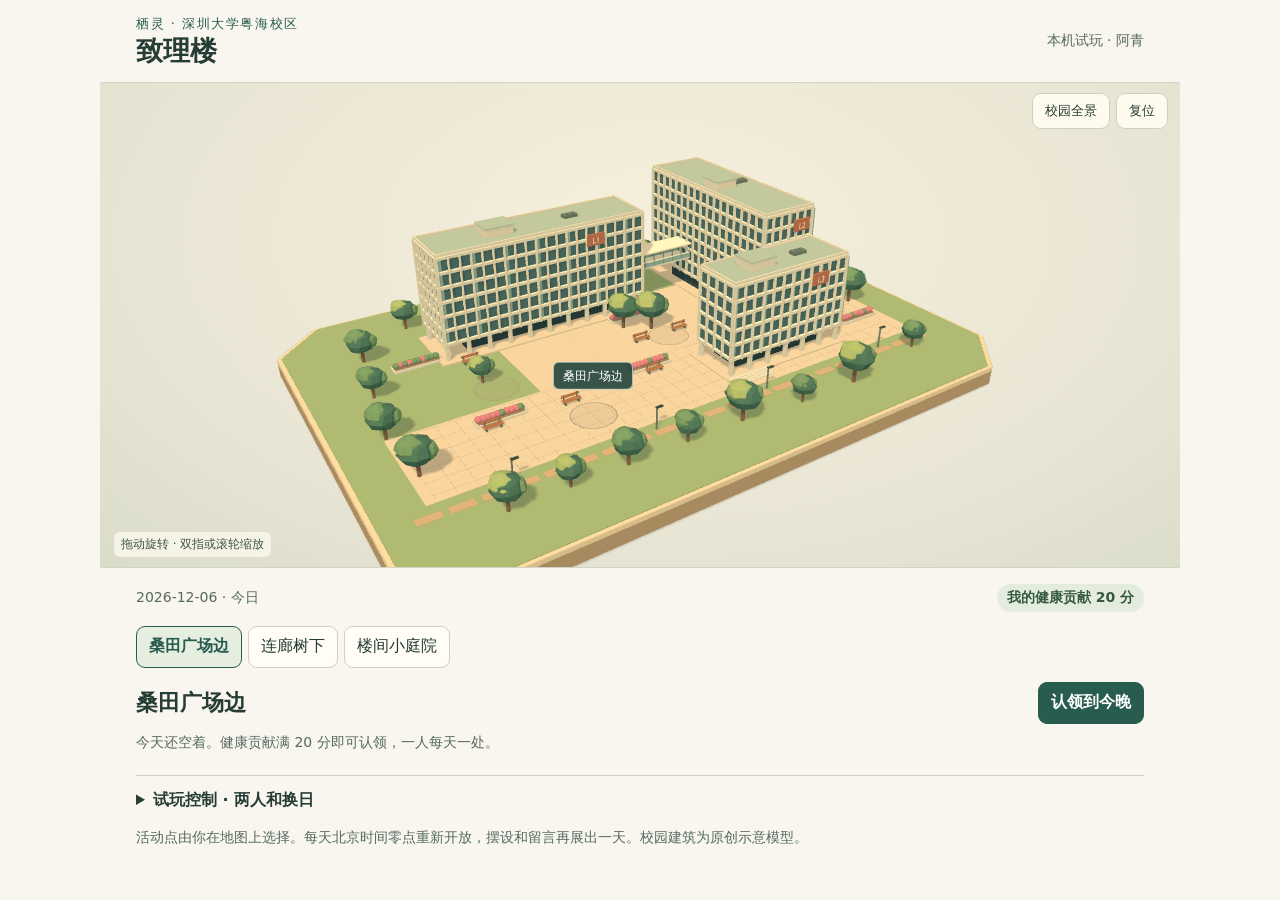
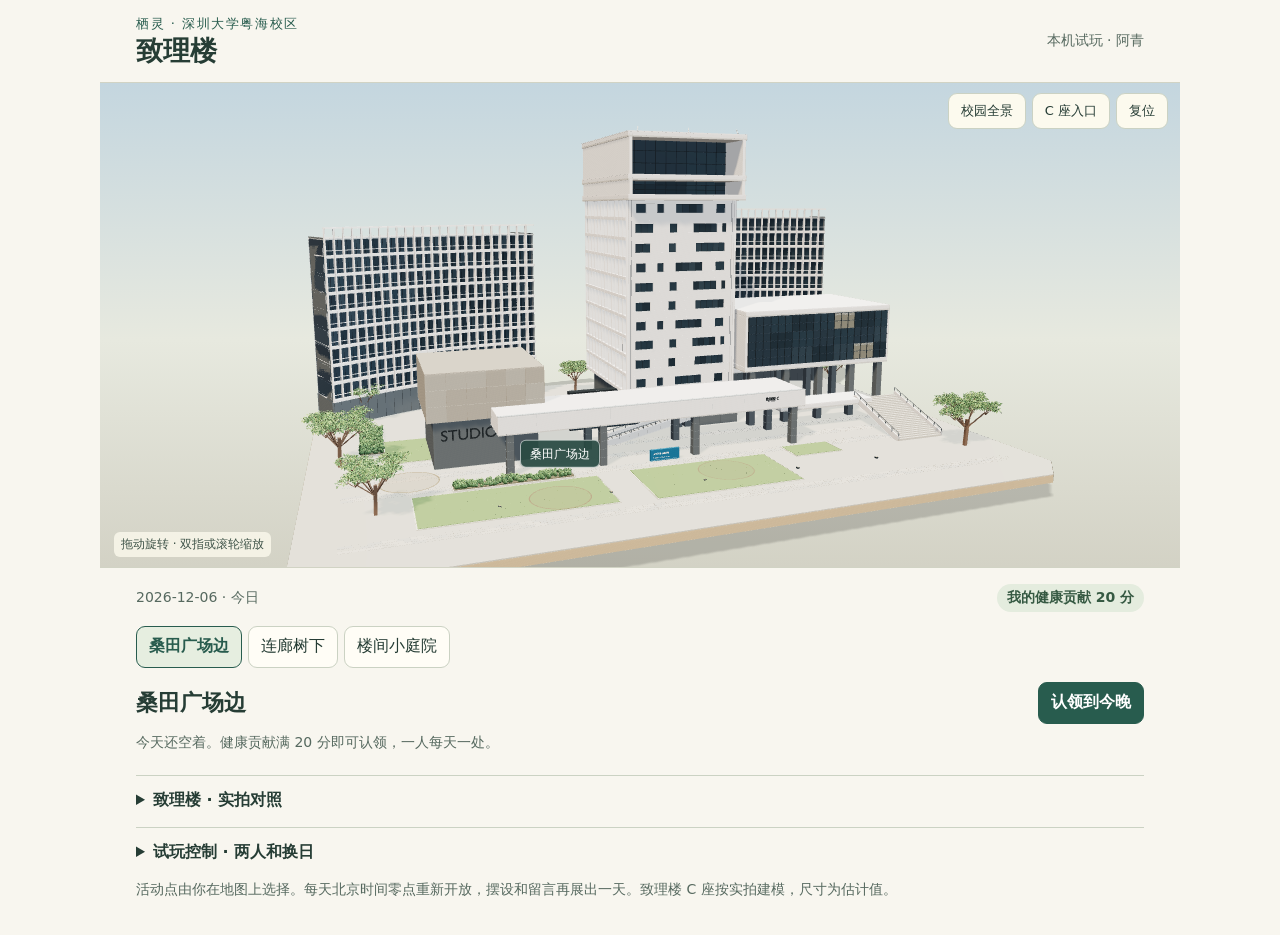
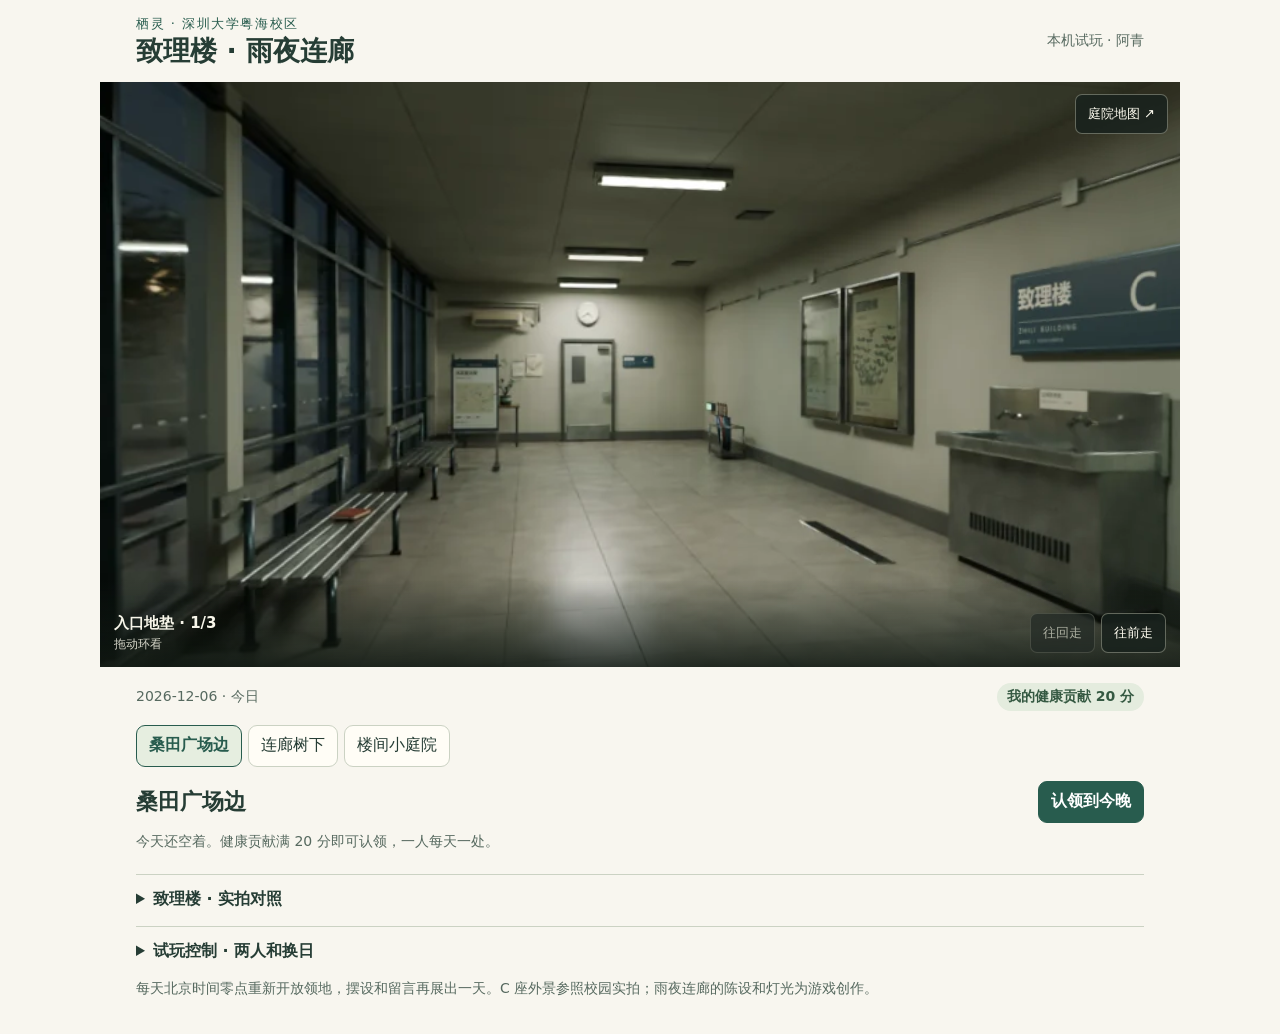
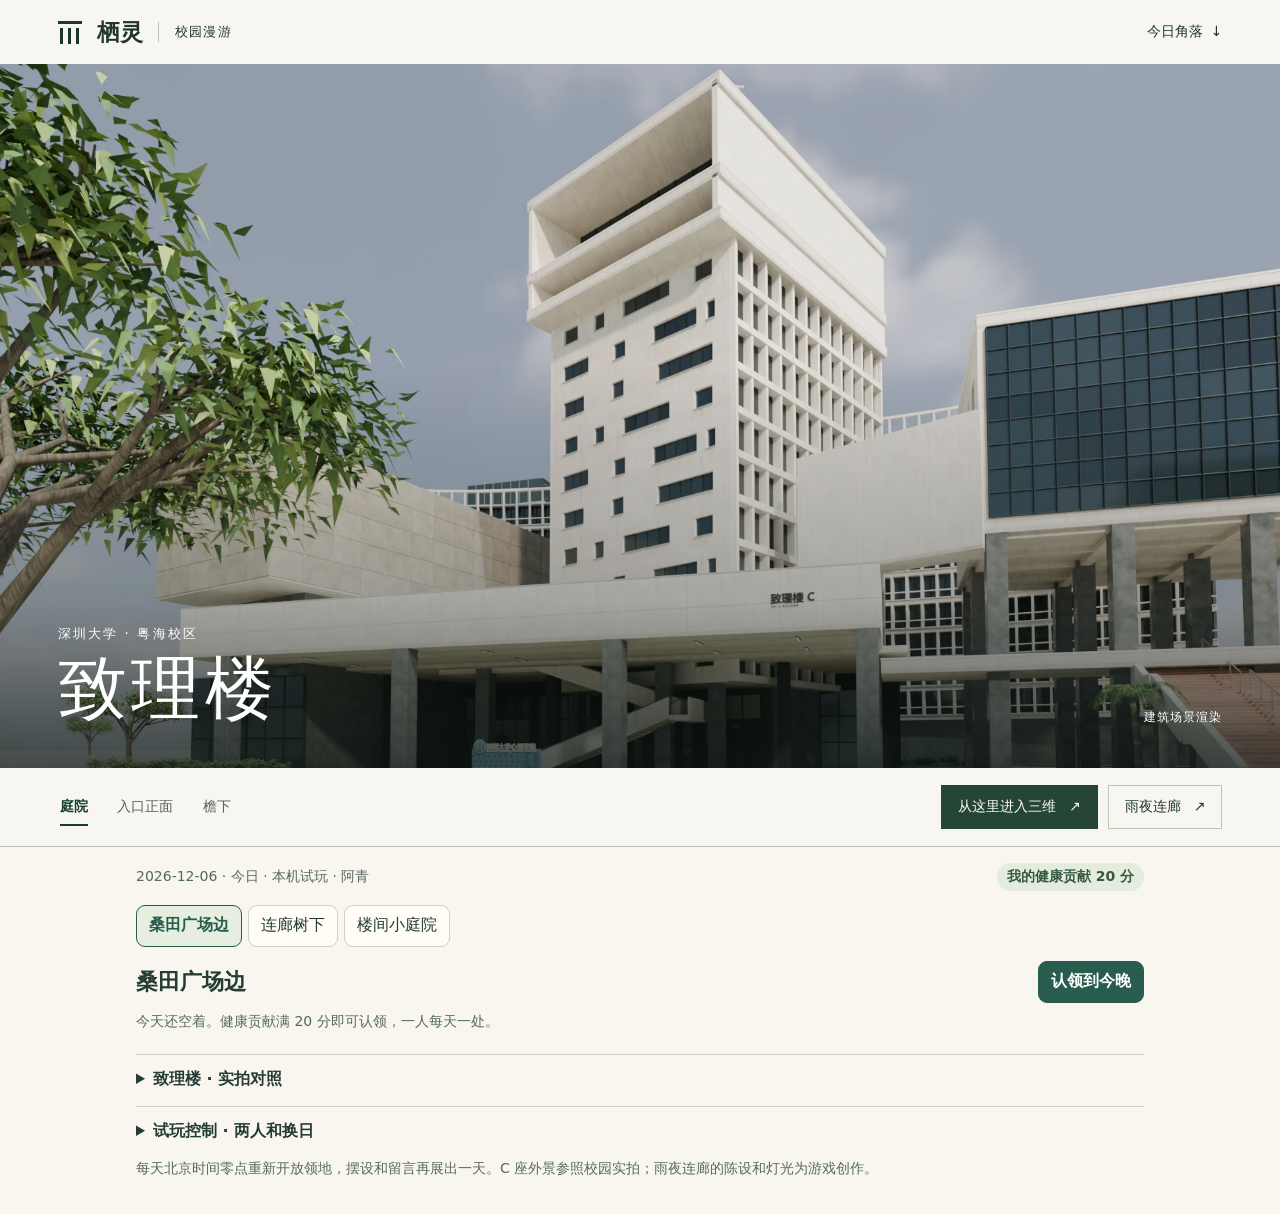
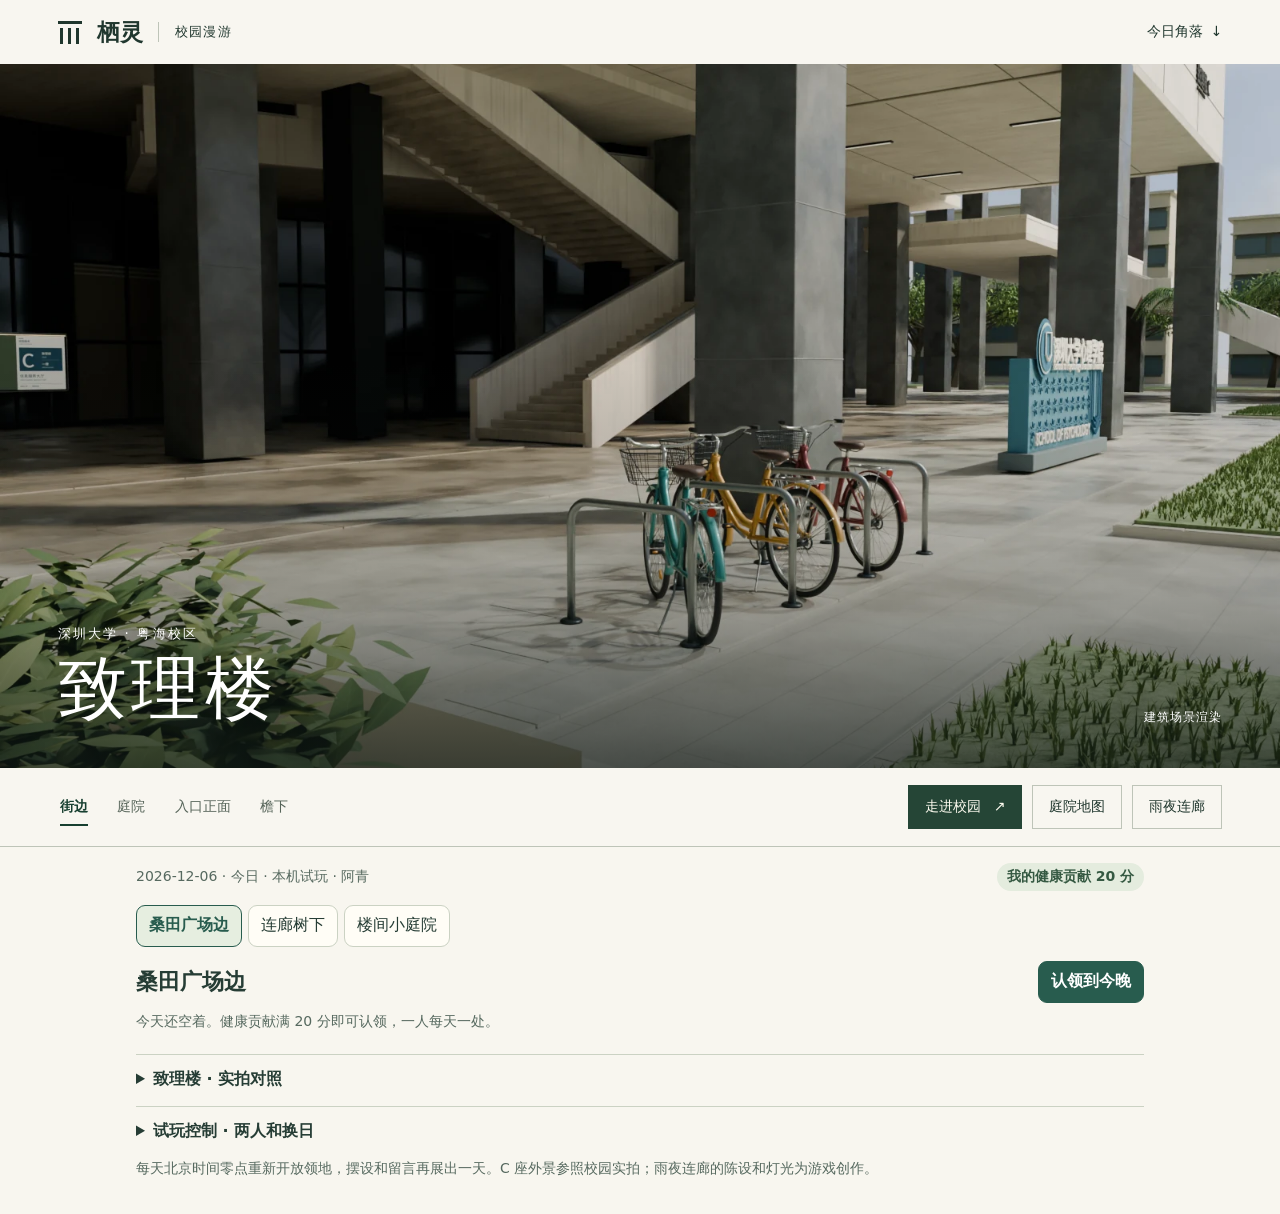
